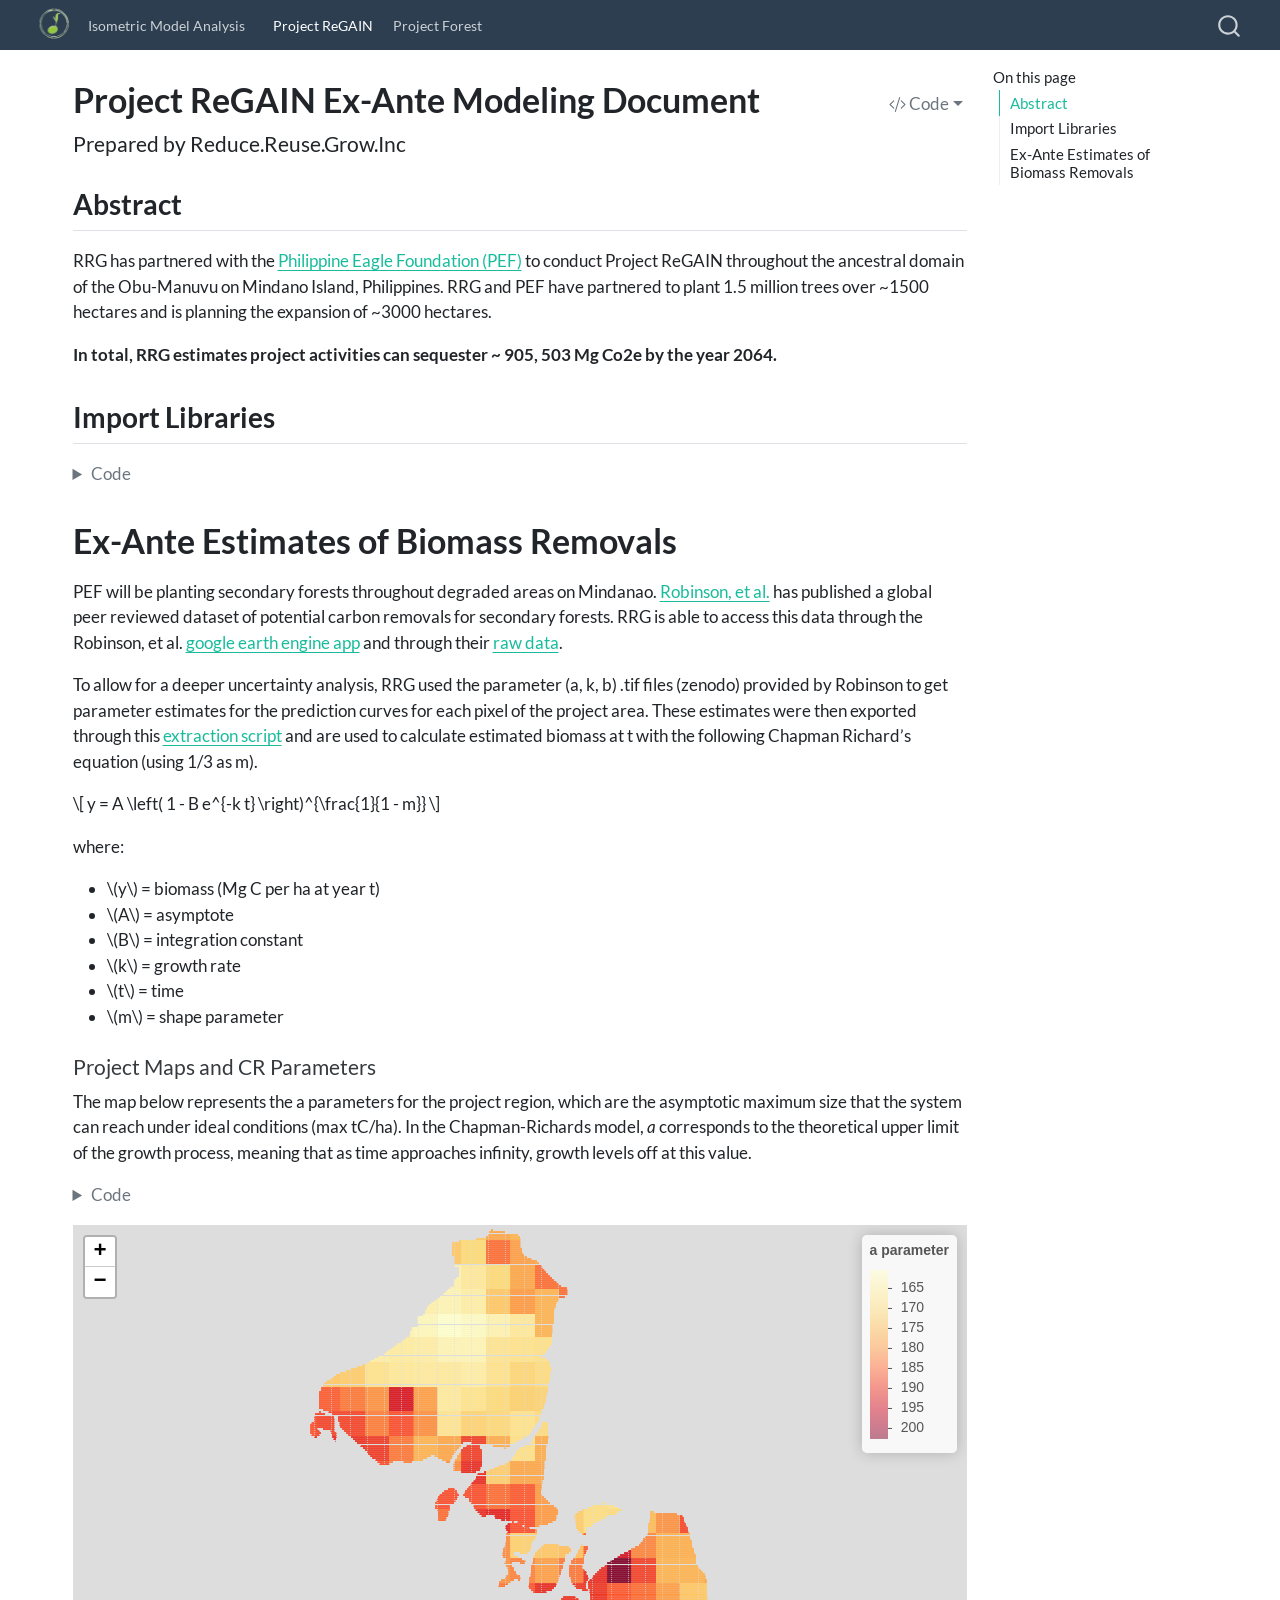
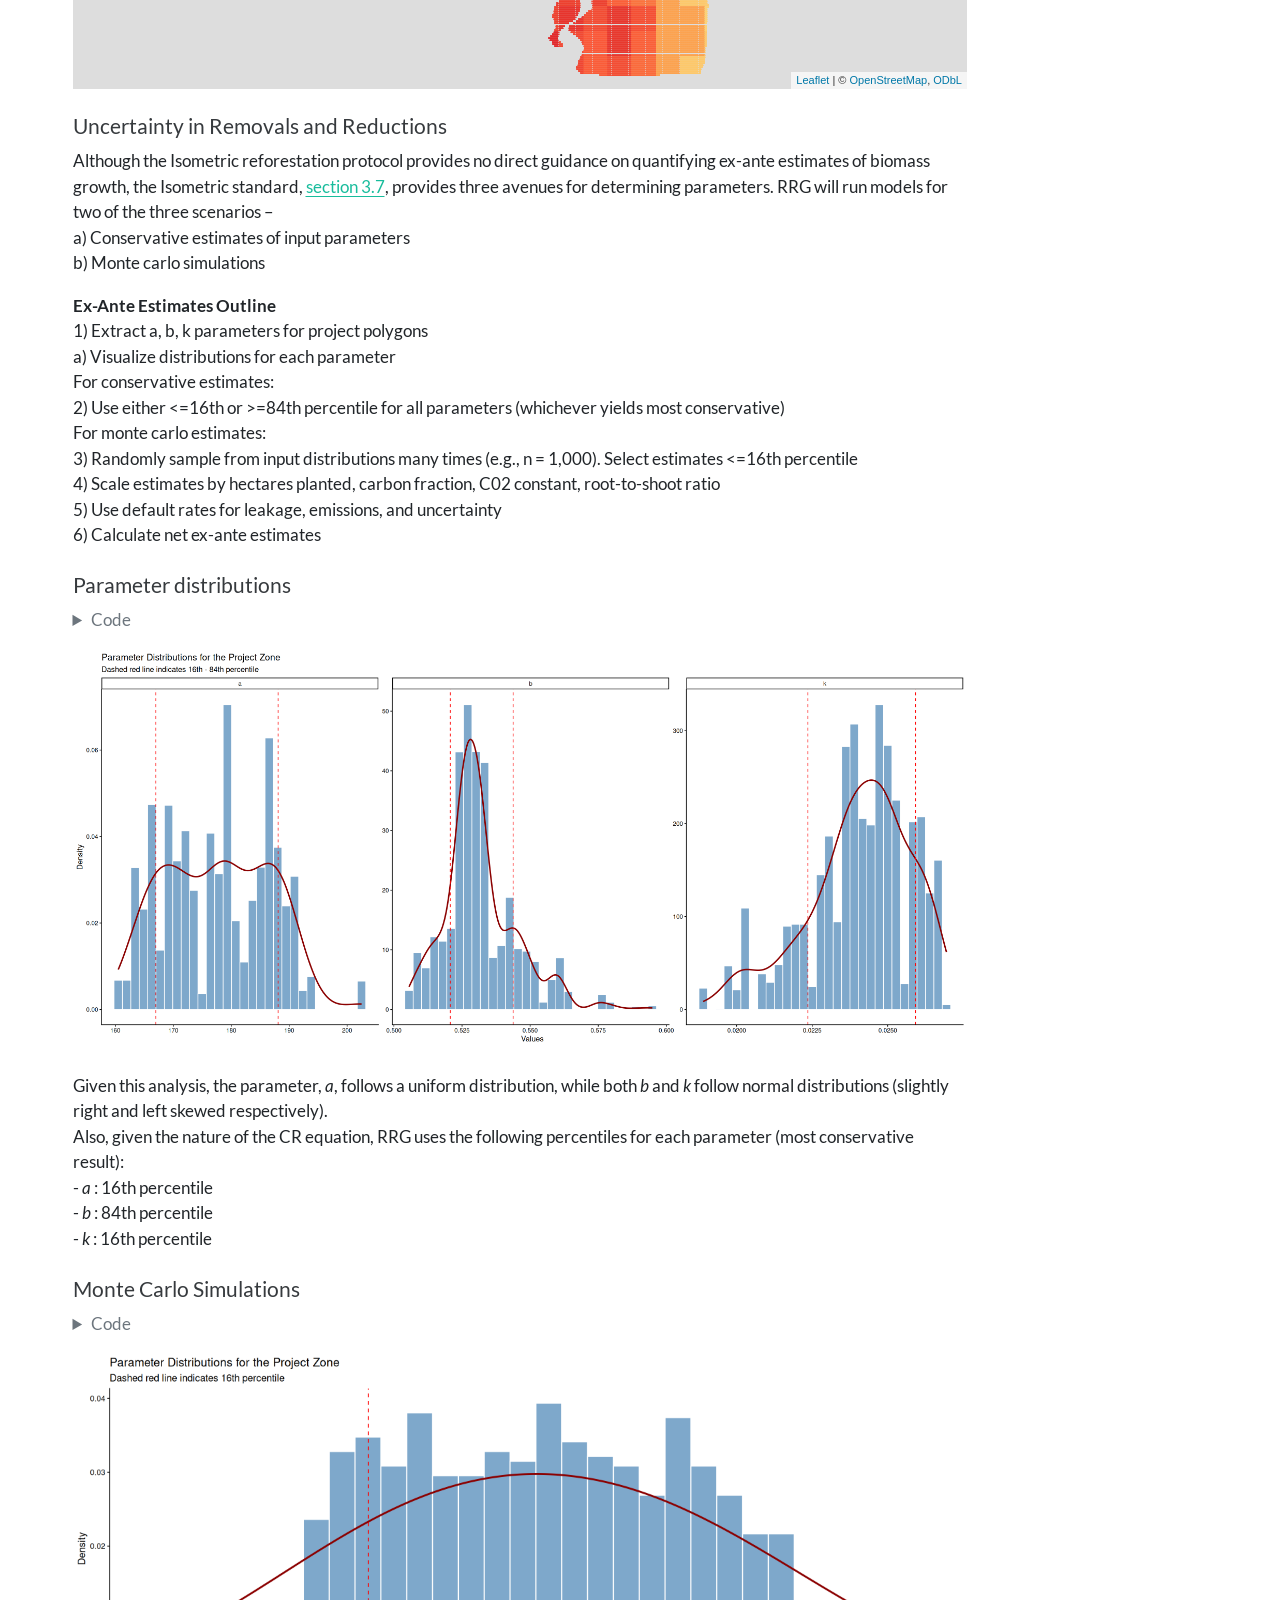
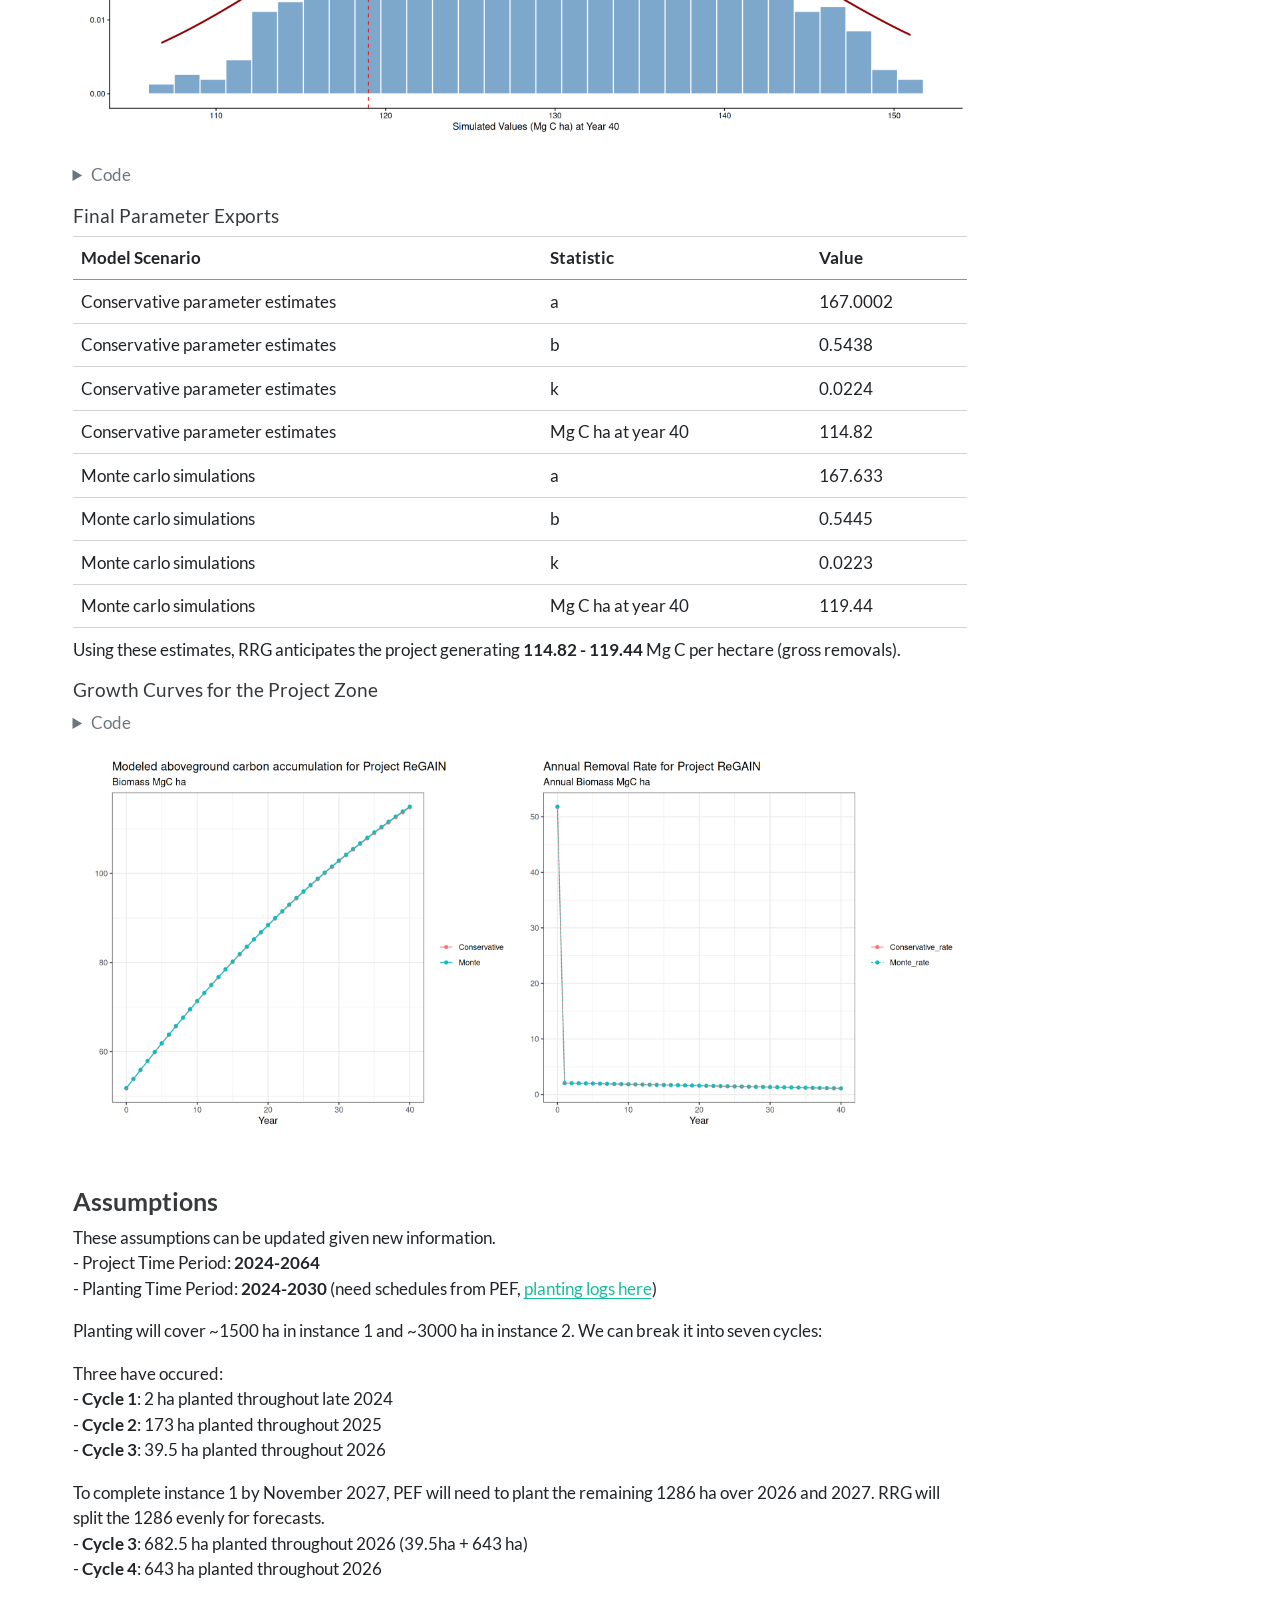
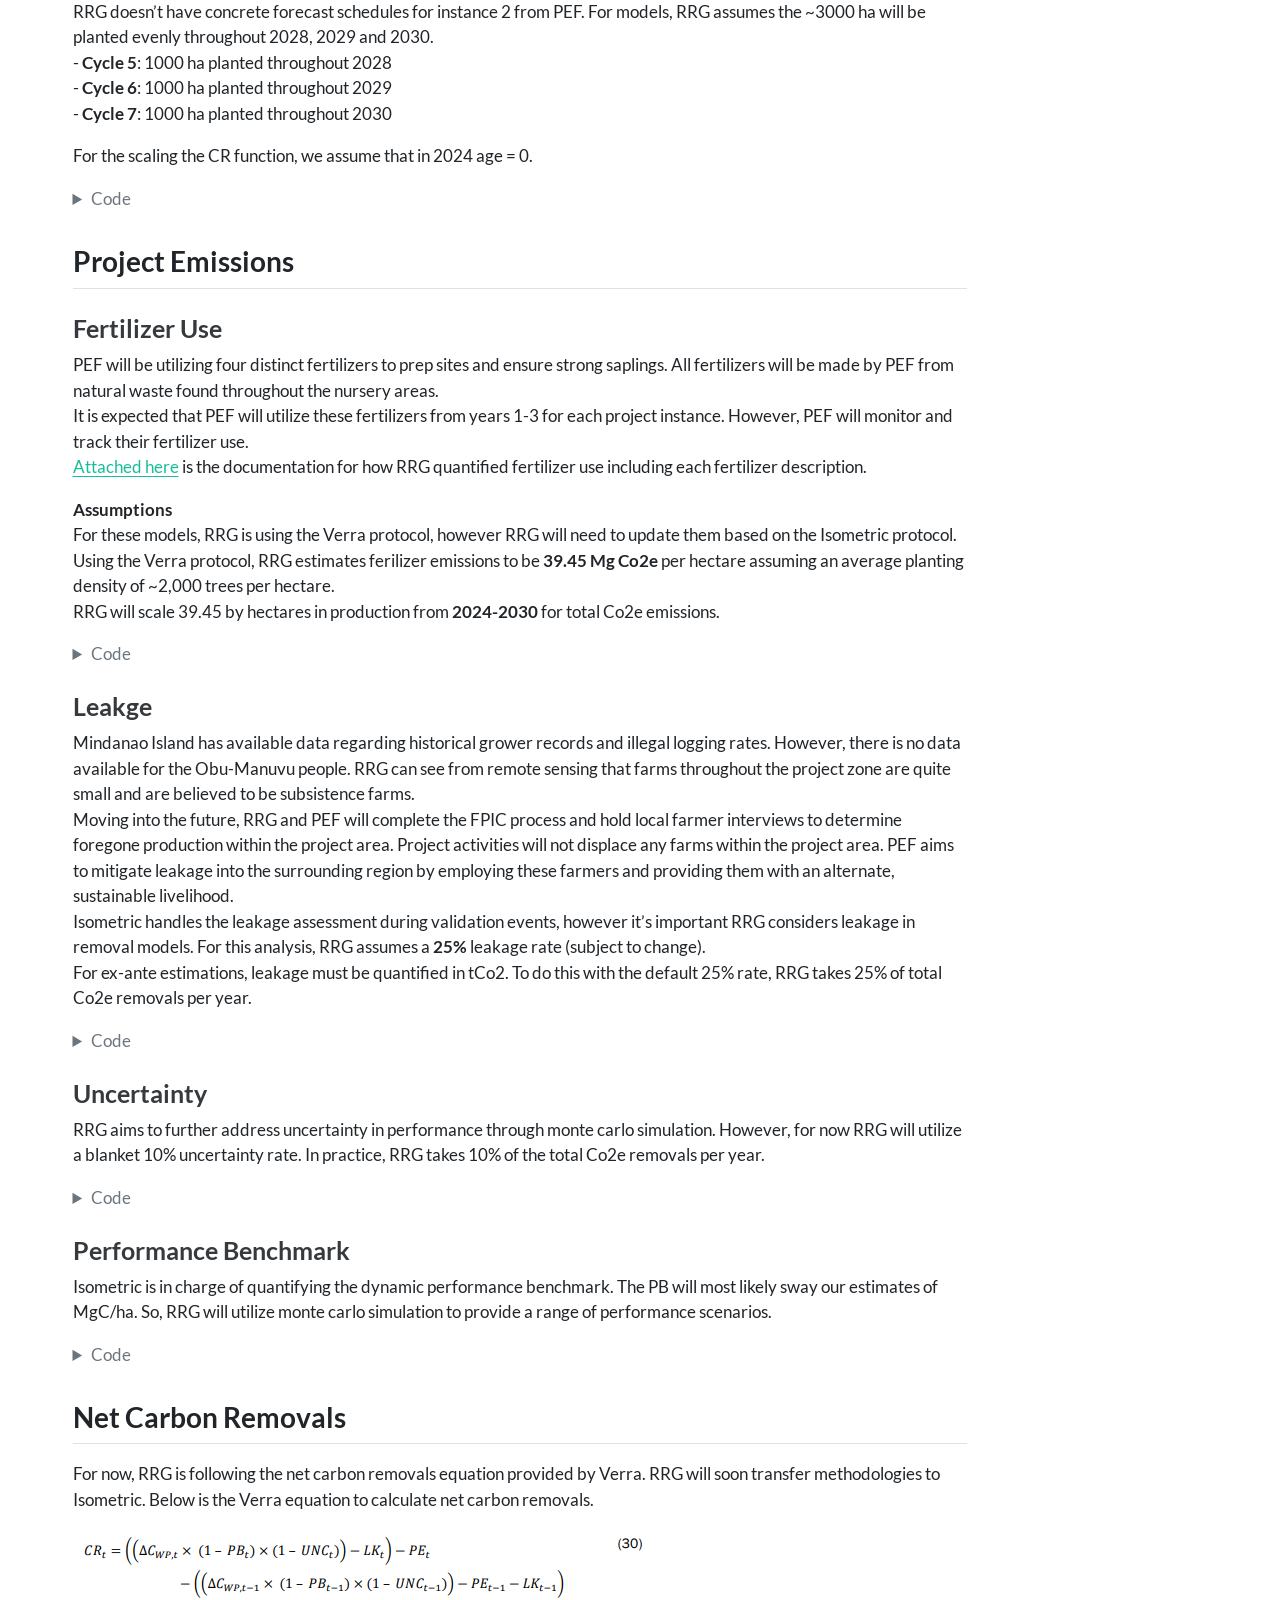
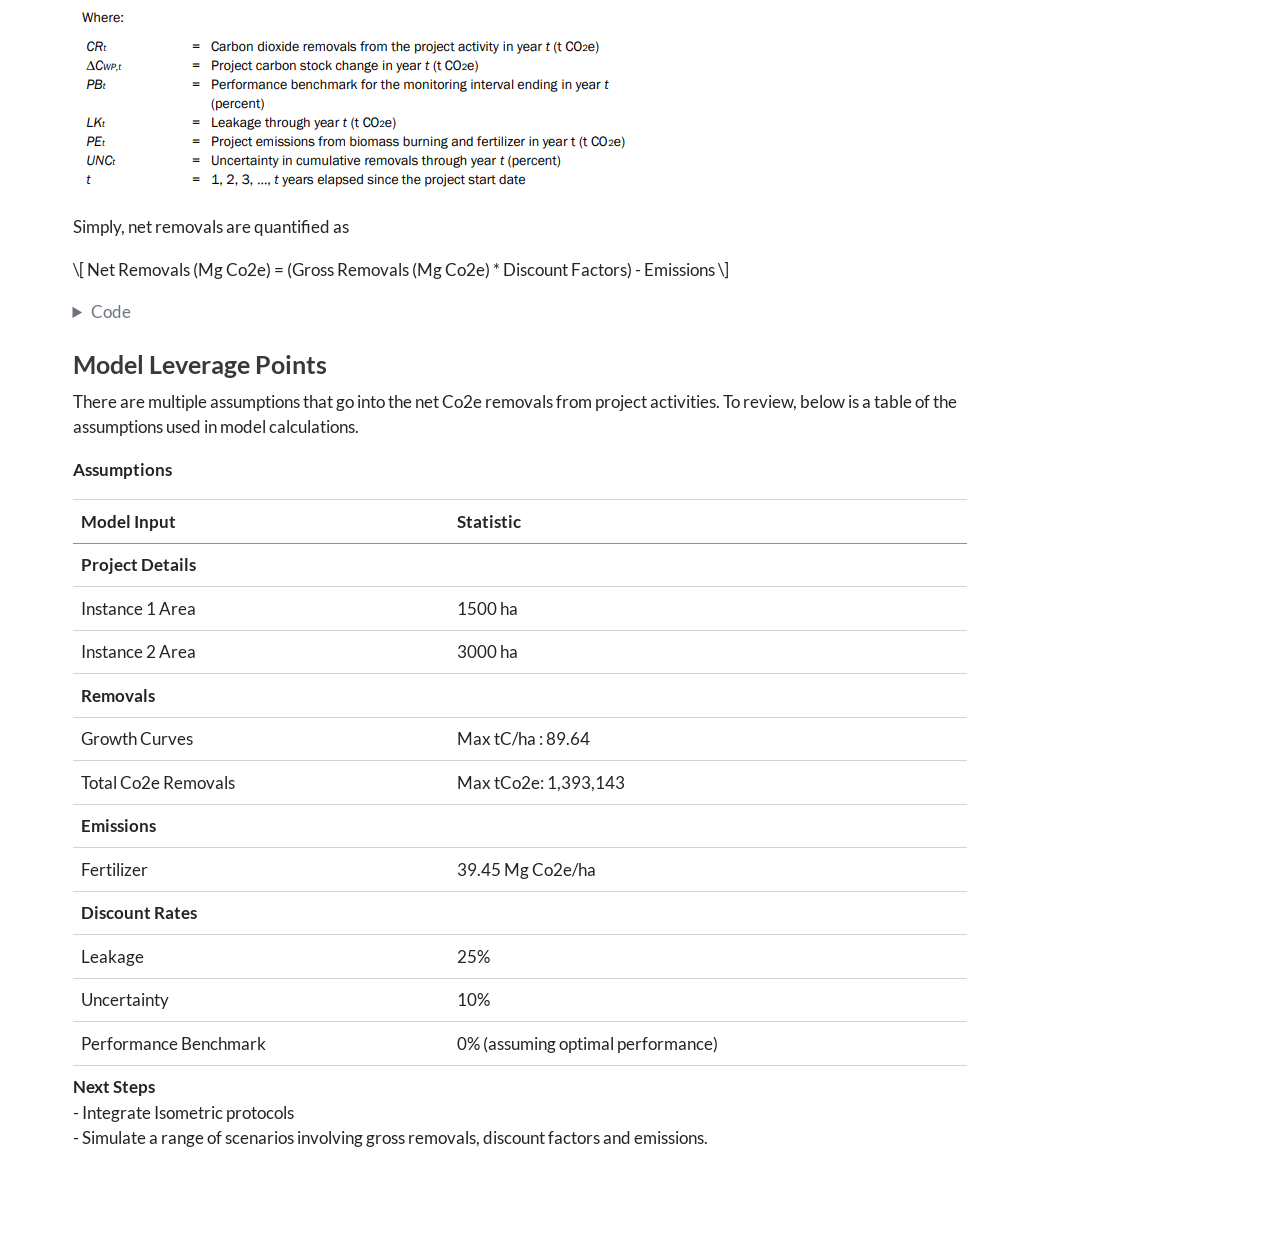
==== docs/index.html @ 8e02437e "new edits" ====
<!DOCTYPE html>
<html xmlns="http://www.w3.org/1999/xhtml" lang="en" xml:lang="en"><head>

<meta charset="utf-8">
<meta name="generator" content="quarto-1.8.26">

<meta name="viewport" content="width=device-width, initial-scale=1.0, user-scalable=yes">


<title>Project ReGAIN Ex-Ante Modeling Document – Isometric Model Analysis</title>
<style>
code{white-space: pre-wrap;}
span.smallcaps{font-variant: small-caps;}
div.columns{display: flex; gap: min(4vw, 1.5em);}
div.column{flex: auto; overflow-x: auto;}
div.hanging-indent{margin-left: 1.5em; text-indent: -1.5em;}
ul.task-list{list-style: none;}
ul.task-list li input[type="checkbox"] {
width: 0.8em;
margin: 0 0.8em 0.2em -1em;  vertical-align: middle;
}

html { -webkit-text-size-adjust: 100%; }
pre > code.sourceCode { white-space: pre; position: relative; }
pre > code.sourceCode > span { display: inline-block; line-height: 1.25; }
pre > code.sourceCode > span:empty { height: 1.2em; }
.sourceCode { overflow: visible; }
code.sourceCode > span { color: inherit; text-decoration: inherit; }
div.sourceCode { margin: 1em 0; }
pre.sourceCode { margin: 0; }
@media screen {
div.sourceCode { overflow: auto; }
}
@media print {
pre > code.sourceCode { white-space: pre-wrap; }
pre > code.sourceCode > span { text-indent: -5em; padding-left: 5em; }
}
pre.numberSource code
{ counter-reset: source-line 0; }
pre.numberSource code > span
{ position: relative; left: -4em; counter-increment: source-line; }
pre.numberSource code > span > a:first-child::before
{ content: counter(source-line);
position: relative; left: -1em; text-align: right; vertical-align: baseline;
border: none; display: inline-block;
-webkit-touch-callout: none; -webkit-user-select: none;
-khtml-user-select: none; -moz-user-select: none;
-ms-user-select: none; user-select: none;
padding: 0 4px; width: 4em;
}
pre.numberSource { margin-left: 3em; padding-left: 4px; }
div.sourceCode
{ }
@media screen {
pre > code.sourceCode > span > a:first-child::before { text-decoration: underline; }
}
</style>


<script>const headroomChanged = new CustomEvent("quarto-hrChanged", {
  detail: {},
  bubbles: true,
  cancelable: false,
  composed: false,
});

const announceDismiss = () => {
  const annEl = window.document.getElementById("quarto-announcement");
  if (annEl) {
    annEl.remove();

    const annId = annEl.getAttribute("data-announcement-id");
    window.localStorage.setItem(`quarto-announce-${annId}`, "true");
  }
};

const announceRegister = () => {
  const annEl = window.document.getElementById("quarto-announcement");
  if (annEl) {
    const annId = annEl.getAttribute("data-announcement-id");
    const isDismissed =
      window.localStorage.getItem(`quarto-announce-${annId}`) || false;
    if (isDismissed) {
      announceDismiss();
      return;
    } else {
      annEl.classList.remove("hidden");
    }

    const actionEl = annEl.querySelector(".quarto-announcement-action");
    if (actionEl) {
      actionEl.addEventListener("click", function (e) {
        e.preventDefault();
        // Hide the bar immediately
        announceDismiss();
      });
    }
  }
};

window.document.addEventListener("DOMContentLoaded", function () {
  let init = false;

  announceRegister();

  // Manage the back to top button, if one is present.
  let lastScrollTop = window.pageYOffset || document.documentElement.scrollTop;
  const scrollDownBuffer = 5;
  const scrollUpBuffer = 35;
  const btn = document.getElementById("quarto-back-to-top");
  const hideBackToTop = () => {
    btn.style.display = "none";
  };
  const showBackToTop = () => {
    btn.style.display = "inline-block";
  };
  if (btn) {
    window.document.addEventListener(
      "scroll",
      function () {
        const currentScrollTop =
          window.pageYOffset || document.documentElement.scrollTop;

        // Shows and hides the button 'intelligently' as the user scrolls
        if (currentScrollTop - scrollDownBuffer > lastScrollTop) {
          hideBackToTop();
          lastScrollTop = currentScrollTop <= 0 ? 0 : currentScrollTop;
        } else if (currentScrollTop < lastScrollTop - scrollUpBuffer) {
          showBackToTop();
          lastScrollTop = currentScrollTop <= 0 ? 0 : currentScrollTop;
        }

        // Show the button at the bottom, hides it at the top
        if (currentScrollTop <= 0) {
          hideBackToTop();
        } else if (
          window.innerHeight + currentScrollTop >=
          document.body.offsetHeight
        ) {
          showBackToTop();
        }
      },
      false
    );
  }

  function throttle(func, wait) {
    var timeout;
    return function () {
      const context = this;
      const args = arguments;
      const later = function () {
        clearTimeout(timeout);
        timeout = null;
        func.apply(context, args);
      };

      if (!timeout) {
        timeout = setTimeout(later, wait);
      }
    };
  }

  function headerOffset() {
    // Set an offset if there is are fixed top navbar
    const headerEl = window.document.querySelector("header.fixed-top");
    if (headerEl) {
      return headerEl.clientHeight;
    } else {
      return 0;
    }
  }

  function footerOffset() {
    const footerEl = window.document.querySelector("footer.footer");
    if (footerEl) {
      return footerEl.clientHeight;
    } else {
      return 0;
    }
  }

  function dashboardOffset() {
    const dashboardNavEl = window.document.getElementById(
      "quarto-dashboard-header"
    );
    if (dashboardNavEl !== null) {
      return dashboardNavEl.clientHeight;
    } else {
      return 0;
    }
  }

  function updateDocumentOffsetWithoutAnimation() {
    updateDocumentOffset(false);
  }

  function updateDocumentOffset(animated) {
    // set body offset
    const topOffset = headerOffset();
    const bodyOffset = topOffset + footerOffset() + dashboardOffset();
    const bodyEl = window.document.body;
    bodyEl.setAttribute("data-bs-offset", topOffset);
    bodyEl.style.paddingTop = topOffset + "px";

    // deal with sidebar offsets
    const sidebars = window.document.querySelectorAll(
      ".sidebar, .headroom-target"
    );
    sidebars.forEach((sidebar) => {
      if (!animated) {
        sidebar.classList.add("notransition");
        // Remove the no transition class after the animation has time to complete
        setTimeout(function () {
          sidebar.classList.remove("notransition");
        }, 201);
      }

      if (window.Headroom && sidebar.classList.contains("sidebar-unpinned")) {
        sidebar.style.top = "0";
        sidebar.style.maxHeight = "100vh";
      } else {
        sidebar.style.top = topOffset + "px";
        sidebar.style.maxHeight = "calc(100vh - " + topOffset + "px)";
      }
    });

    // allow space for footer
    const mainContainer = window.document.querySelector(".quarto-container");
    if (mainContainer) {
      mainContainer.style.minHeight = "calc(100vh - " + bodyOffset + "px)";
    }

    // link offset
    let linkStyle = window.document.querySelector("#quarto-target-style");
    if (!linkStyle) {
      linkStyle = window.document.createElement("style");
      linkStyle.setAttribute("id", "quarto-target-style");
      window.document.head.appendChild(linkStyle);
    }
    while (linkStyle.firstChild) {
      linkStyle.removeChild(linkStyle.firstChild);
    }
    if (topOffset > 0) {
      linkStyle.appendChild(
        window.document.createTextNode(`
      section:target::before {
        content: "";
        display: block;
        height: ${topOffset}px;
        margin: -${topOffset}px 0 0;
      }`)
      );
    }
    if (init) {
      window.dispatchEvent(headroomChanged);
    }
    init = true;
  }

  // initialize headroom
  var header = window.document.querySelector("#quarto-header");
  if (header && window.Headroom) {
    const headroom = new window.Headroom(header, {
      tolerance: 5,
      onPin: function () {
        const sidebars = window.document.querySelectorAll(
          ".sidebar, .headroom-target"
        );
        sidebars.forEach((sidebar) => {
          sidebar.classList.remove("sidebar-unpinned");
        });
        updateDocumentOffset();
      },
      onUnpin: function () {
        const sidebars = window.document.querySelectorAll(
          ".sidebar, .headroom-target"
        );
        sidebars.forEach((sidebar) => {
          sidebar.classList.add("sidebar-unpinned");
        });
        updateDocumentOffset();
      },
    });
    headroom.init();

    let frozen = false;
    window.quartoToggleHeadroom = function () {
      if (frozen) {
        headroom.unfreeze();
        frozen = false;
      } else {
        headroom.freeze();
        frozen = true;
      }
    };
  }

  window.addEventListener(
    "hashchange",
    function (e) {
      if (
        getComputedStyle(document.documentElement).scrollBehavior !== "smooth"
      ) {
        window.scrollTo(0, window.pageYOffset - headerOffset());
      }
    },
    false
  );

  // Observe size changed for the header
  const headerEl = window.document.querySelector("header.fixed-top");
  if (headerEl && window.ResizeObserver) {
    const observer = new window.ResizeObserver(() => {
      setTimeout(updateDocumentOffsetWithoutAnimation, 0);
    });
    observer.observe(headerEl, {
      attributes: true,
      childList: true,
      characterData: true,
    });
  } else {
    window.addEventListener(
      "resize",
      throttle(updateDocumentOffsetWithoutAnimation, 50)
    );
  }
  setTimeout(updateDocumentOffsetWithoutAnimation, 250);

  // fixup index.html links if we aren't on the filesystem
  if (window.location.protocol !== "file:") {
    const links = window.document.querySelectorAll("a");
    for (let i = 0; i < links.length; i++) {
      if (links[i].href) {
        links[i].dataset.originalHref = links[i].href;
        links[i].href = links[i].href.replace(/\/index\.html/, "/");
      }
    }

    // Fixup any sharing links that require urls
    // Append url to any sharing urls
    const sharingLinks = window.document.querySelectorAll(
      "a.sidebar-tools-main-item, a.quarto-navigation-tool, a.quarto-navbar-tools, a.quarto-navbar-tools-item"
    );
    for (let i = 0; i < sharingLinks.length; i++) {
      const sharingLink = sharingLinks[i];
      const href = sharingLink.getAttribute("href");
      if (href) {
        sharingLink.setAttribute(
          "href",
          href.replace("|url|", window.location.href)
        );
      }
    }

    // Scroll the active navigation item into view, if necessary
    const navSidebar = window.document.querySelector("nav#quarto-sidebar");
    if (navSidebar) {
      // Find the active item
      const activeItem = navSidebar.querySelector("li.sidebar-item a.active");
      if (activeItem) {
        // Wait for the scroll height and height to resolve by observing size changes on the
        // nav element that is scrollable
        const resizeObserver = new ResizeObserver((_entries) => {
          // The bottom of the element
          const elBottom = activeItem.offsetTop;
          const viewBottom = navSidebar.scrollTop + navSidebar.clientHeight;

          // The element height and scroll height are the same, then we are still loading
          if (viewBottom !== navSidebar.scrollHeight) {
            // Determine if the item isn't visible and scroll to it
            if (elBottom >= viewBottom) {
              navSidebar.scrollTop = elBottom;
            }

            // stop observing now since we've completed the scroll
            resizeObserver.unobserve(navSidebar);
          }
        });
        resizeObserver.observe(navSidebar);
      }
    }
  }
});
</script>
<script>/*!
 * headroom.js v0.12.0 - Give your page some headroom. Hide your header until you need it
 * Copyright (c) 2020 Nick Williams - http://wicky.nillia.ms/headroom.js
 * License: MIT
 */

!function(t,n){"object"==typeof exports&&"undefined"!=typeof module?module.exports=n():"function"==typeof define&&define.amd?define(n):(t=t||self).Headroom=n()}(this,function(){"use strict";function t(){return"undefined"!=typeof window}function d(t){return function(t){return t&&t.document&&function(t){return 9===t.nodeType}(t.document)}(t)?function(t){var n=t.document,o=n.body,s=n.documentElement;return{scrollHeight:function(){return Math.max(o.scrollHeight,s.scrollHeight,o.offsetHeight,s.offsetHeight,o.clientHeight,s.clientHeight)},height:function(){return t.innerHeight||s.clientHeight||o.clientHeight},scrollY:function(){return void 0!==t.pageYOffset?t.pageYOffset:(s||o.parentNode||o).scrollTop}}}(t):function(t){return{scrollHeight:function(){return Math.max(t.scrollHeight,t.offsetHeight,t.clientHeight)},height:function(){return Math.max(t.offsetHeight,t.clientHeight)},scrollY:function(){return t.scrollTop}}}(t)}function n(t,s,e){var n,o=function(){var n=!1;try{var t={get passive(){n=!0}};window.addEventListener("test",t,t),window.removeEventListener("test",t,t)}catch(t){n=!1}return n}(),i=!1,r=d(t),l=r.scrollY(),a={};function c(){var t=Math.round(r.scrollY()),n=r.height(),o=r.scrollHeight();a.scrollY=t,a.lastScrollY=l,a.direction=l<t?"down":"up",a.distance=Math.abs(t-l),a.isOutOfBounds=t<0||o<t+n,a.top=t<=s.offset[a.direction],a.bottom=o<=t+n,a.toleranceExceeded=a.distance>s.tolerance[a.direction],e(a),l=t,i=!1}function h(){i||(i=!0,n=requestAnimationFrame(c))}var u=!!o&&{passive:!0,capture:!1};return t.addEventListener("scroll",h,u),c(),{destroy:function(){cancelAnimationFrame(n),t.removeEventListener("scroll",h,u)}}}function o(t){return t===Object(t)?t:{down:t,up:t}}function s(t,n){n=n||{},Object.assign(this,s.options,n),this.classes=Object.assign({},s.options.classes,n.classes),this.elem=t,this.tolerance=o(this.tolerance),this.offset=o(this.offset),this.initialised=!1,this.frozen=!1}return s.prototype={constructor:s,init:function(){return s.cutsTheMustard&&!this.initialised&&(this.addClass("initial"),this.initialised=!0,setTimeout(function(t){t.scrollTracker=n(t.scroller,{offset:t.offset,tolerance:t.tolerance},t.update.bind(t))},100,this)),this},destroy:function(){this.initialised=!1,Object.keys(this.classes).forEach(this.removeClass,this),this.scrollTracker.destroy()},unpin:function(){!this.hasClass("pinned")&&this.hasClass("unpinned")||(this.addClass("unpinned"),this.removeClass("pinned"),this.onUnpin&&this.onUnpin.call(this))},pin:function(){this.hasClass("unpinned")&&(this.addClass("pinned"),this.removeClass("unpinned"),this.onPin&&this.onPin.call(this))},freeze:function(){this.frozen=!0,this.addClass("frozen")},unfreeze:function(){this.frozen=!1,this.removeClass("frozen")},top:function(){this.hasClass("top")||(this.addClass("top"),this.removeClass("notTop"),this.onTop&&this.onTop.call(this))},notTop:function(){this.hasClass("notTop")||(this.addClass("notTop"),this.removeClass("top"),this.onNotTop&&this.onNotTop.call(this))},bottom:function(){this.hasClass("bottom")||(this.addClass("bottom"),this.removeClass("notBottom"),this.onBottom&&this.onBottom.call(this))},notBottom:function(){this.hasClass("notBottom")||(this.addClass("notBottom"),this.removeClass("bottom"),this.onNotBottom&&this.onNotBottom.call(this))},shouldUnpin:function(t){return"down"===t.direction&&!t.top&&t.toleranceExceeded},shouldPin:function(t){return"up"===t.direction&&t.toleranceExceeded||t.top},addClass:function(t){this.elem.classList.add.apply(this.elem.classList,this.classes[t].split(" "))},removeClass:function(t){this.elem.classList.remove.apply(this.elem.classList,this.classes[t].split(" "))},hasClass:function(t){return this.classes[t].split(" ").every(function(t){return this.classList.contains(t)},this.elem)},update:function(t){t.isOutOfBounds||!0!==this.frozen&&(t.top?this.top():this.notTop(),t.bottom?this.bottom():this.notBottom(),this.shouldUnpin(t)?this.unpin():this.shouldPin(t)&&this.pin())}},s.options={tolerance:{up:0,down:0},offset:0,scroller:t()?window:null,classes:{frozen:"headroom--frozen",pinned:"headroom--pinned",unpinned:"headroom--unpinned",top:"headroom--top",notTop:"headroom--not-top",bottom:"headroom--bottom",notBottom:"headroom--not-bottom",initial:"headroom"}},s.cutsTheMustard=!!(t()&&function(){}.bind&&"classList"in document.documentElement&&Object.assign&&Object.keys&&requestAnimationFrame),s});
</script>
<script>/*!
 * clipboard.js v2.0.11
 * https://clipboardjs.com/
 *
 * Licensed MIT © Zeno Rocha
 */
!function(t,e){"object"==typeof exports&&"object"==typeof module?module.exports=e():"function"==typeof define&&define.amd?define([],e):"object"==typeof exports?exports.ClipboardJS=e():t.ClipboardJS=e()}(this,function(){return n={686:function(t,e,n){"use strict";n.d(e,{default:function(){return b}});var e=n(279),i=n.n(e),e=n(370),u=n.n(e),e=n(817),r=n.n(e);function c(t){try{return document.execCommand(t)}catch(t){return}}var a=function(t){t=r()(t);return c("cut"),t};function o(t,e){var n,o,t=(n=t,o="rtl"===document.documentElement.getAttribute("dir"),(t=document.createElement("textarea")).style.fontSize="12pt",t.style.border="0",t.style.padding="0",t.style.margin="0",t.style.position="absolute",t.style[o?"right":"left"]="-9999px",o=window.pageYOffset||document.documentElement.scrollTop,t.style.top="".concat(o,"px"),t.setAttribute("readonly",""),t.value=n,t);return e.container.appendChild(t),e=r()(t),c("copy"),t.remove(),e}var f=function(t){var e=1<arguments.length&&void 0!==arguments[1]?arguments[1]:{container:document.body},n="";return"string"==typeof t?n=o(t,e):t instanceof HTMLInputElement&&!["text","search","url","tel","password"].includes(null==t?void 0:t.type)?n=o(t.value,e):(n=r()(t),c("copy")),n};function l(t){return(l="function"==typeof Symbol&&"symbol"==typeof Symbol.iterator?function(t){return typeof t}:function(t){return t&&"function"==typeof Symbol&&t.constructor===Symbol&&t!==Symbol.prototype?"symbol":typeof t})(t)}var s=function(){var t=0<arguments.length&&void 0!==arguments[0]?arguments[0]:{},e=t.action,n=void 0===e?"copy":e,o=t.container,e=t.target,t=t.text;if("copy"!==n&&"cut"!==n)throw new Error('Invalid "action" value, use either "copy" or "cut"');if(void 0!==e){if(!e||"object"!==l(e)||1!==e.nodeType)throw new Error('Invalid "target" value, use a valid Element');if("copy"===n&&e.hasAttribute("disabled"))throw new Error('Invalid "target" attribute. Please use "readonly" instead of "disabled" attribute');if("cut"===n&&(e.hasAttribute("readonly")||e.hasAttribute("disabled")))throw new Error('Invalid "target" attribute. You can\'t cut text from elements with "readonly" or "disabled" attributes')}return t?f(t,{container:o}):e?"cut"===n?a(e):f(e,{container:o}):void 0};function p(t){return(p="function"==typeof Symbol&&"symbol"==typeof Symbol.iterator?function(t){return typeof t}:function(t){return t&&"function"==typeof Symbol&&t.constructor===Symbol&&t!==Symbol.prototype?"symbol":typeof t})(t)}function d(t,e){for(var n=0;n<e.length;n++){var o=e[n];o.enumerable=o.enumerable||!1,o.configurable=!0,"value"in o&&(o.writable=!0),Object.defineProperty(t,o.key,o)}}function y(t,e){return(y=Object.setPrototypeOf||function(t,e){return t.__proto__=e,t})(t,e)}function h(n){var o=function(){if("undefined"==typeof Reflect||!Reflect.construct)return!1;if(Reflect.construct.sham)return!1;if("function"==typeof Proxy)return!0;try{return Date.prototype.toString.call(Reflect.construct(Date,[],function(){})),!0}catch(t){return!1}}();return function(){var t,e=v(n);return t=o?(t=v(this).constructor,Reflect.construct(e,arguments,t)):e.apply(this,arguments),e=this,!(t=t)||"object"!==p(t)&&"function"!=typeof t?function(t){if(void 0!==t)return t;throw new ReferenceError("this hasn't been initialised - super() hasn't been called")}(e):t}}function v(t){return(v=Object.setPrototypeOf?Object.getPrototypeOf:function(t){return t.__proto__||Object.getPrototypeOf(t)})(t)}function m(t,e){t="data-clipboard-".concat(t);if(e.hasAttribute(t))return e.getAttribute(t)}var b=function(){!function(t,e){if("function"!=typeof e&&null!==e)throw new TypeError("Super expression must either be null or a function");t.prototype=Object.create(e&&e.prototype,{constructor:{value:t,writable:!0,configurable:!0}}),e&&y(t,e)}(r,i());var t,e,n,o=h(r);function r(t,e){var n;return function(t){if(!(t instanceof r))throw new TypeError("Cannot call a class as a function")}(this),(n=o.call(this)).resolveOptions(e),n.listenClick(t),n}return t=r,n=[{key:"copy",value:function(t){var e=1<arguments.length&&void 0!==arguments[1]?arguments[1]:{container:document.body};return f(t,e)}},{key:"cut",value:function(t){return a(t)}},{key:"isSupported",value:function(){var t=0<arguments.length&&void 0!==arguments[0]?arguments[0]:["copy","cut"],t="string"==typeof t?[t]:t,e=!!document.queryCommandSupported;return t.forEach(function(t){e=e&&!!document.queryCommandSupported(t)}),e}}],(e=[{key:"resolveOptions",value:function(){var t=0<arguments.length&&void 0!==arguments[0]?arguments[0]:{};this.action="function"==typeof t.action?t.action:this.defaultAction,this.target="function"==typeof t.target?t.target:this.defaultTarget,this.text="function"==typeof t.text?t.text:this.defaultText,this.container="object"===p(t.container)?t.container:document.body}},{key:"listenClick",value:function(t){var e=this;this.listener=u()(t,"click",function(t){return e.onClick(t)})}},{key:"onClick",value:function(t){var e=t.delegateTarget||t.currentTarget,n=this.action(e)||"copy",t=s({action:n,container:this.container,target:this.target(e),text:this.text(e)});this.emit(t?"success":"error",{action:n,text:t,trigger:e,clearSelection:function(){e&&e.focus(),window.getSelection().removeAllRanges()}})}},{key:"defaultAction",value:function(t){return m("action",t)}},{key:"defaultTarget",value:function(t){t=m("target",t);if(t)return document.querySelector(t)}},{key:"defaultText",value:function(t){return m("text",t)}},{key:"destroy",value:function(){this.listener.destroy()}}])&&d(t.prototype,e),n&&d(t,n),r}()},828:function(t){var e;"undefined"==typeof Element||Element.prototype.matches||((e=Element.prototype).matches=e.matchesSelector||e.mozMatchesSelector||e.msMatchesSelector||e.oMatchesSelector||e.webkitMatchesSelector),t.exports=function(t,e){for(;t&&9!==t.nodeType;){if("function"==typeof t.matches&&t.matches(e))return t;t=t.parentNode}}},438:function(t,e,n){var u=n(828);function i(t,e,n,o,r){var i=function(e,n,t,o){return function(t){t.delegateTarget=u(t.target,n),t.delegateTarget&&o.call(e,t)}}.apply(this,arguments);return t.addEventListener(n,i,r),{destroy:function(){t.removeEventListener(n,i,r)}}}t.exports=function(t,e,n,o,r){return"function"==typeof t.addEventListener?i.apply(null,arguments):"function"==typeof n?i.bind(null,document).apply(null,arguments):("string"==typeof t&&(t=document.querySelectorAll(t)),Array.prototype.map.call(t,function(t){return i(t,e,n,o,r)}))}},879:function(t,n){n.node=function(t){return void 0!==t&&t instanceof HTMLElement&&1===t.nodeType},n.nodeList=function(t){var e=Object.prototype.toString.call(t);return void 0!==t&&("[object NodeList]"===e||"[object HTMLCollection]"===e)&&"length"in t&&(0===t.length||n.node(t[0]))},n.string=function(t){return"string"==typeof t||t instanceof String},n.fn=function(t){return"[object Function]"===Object.prototype.toString.call(t)}},370:function(t,e,n){var f=n(879),l=n(438);t.exports=function(t,e,n){if(!t&&!e&&!n)throw new Error("Missing required arguments");if(!f.string(e))throw new TypeError("Second argument must be a String");if(!f.fn(n))throw new TypeError("Third argument must be a Function");if(f.node(t))return c=e,a=n,(u=t).addEventListener(c,a),{destroy:function(){u.removeEventListener(c,a)}};if(f.nodeList(t))return o=t,r=e,i=n,Array.prototype.forEach.call(o,function(t){t.addEventListener(r,i)}),{destroy:function(){Array.prototype.forEach.call(o,function(t){t.removeEventListener(r,i)})}};if(f.string(t))return t=t,e=e,n=n,l(document.body,t,e,n);throw new TypeError("First argument must be a String, HTMLElement, HTMLCollection, or NodeList");var o,r,i,u,c,a}},817:function(t){t.exports=function(t){var e,n="SELECT"===t.nodeName?(t.focus(),t.value):"INPUT"===t.nodeName||"TEXTAREA"===t.nodeName?((e=t.hasAttribute("readonly"))||t.setAttribute("readonly",""),t.select(),t.setSelectionRange(0,t.value.length),e||t.removeAttribute("readonly"),t.value):(t.hasAttribute("contenteditable")&&t.focus(),n=window.getSelection(),(e=document.createRange()).selectNodeContents(t),n.removeAllRanges(),n.addRange(e),n.toString());return n}},279:function(t){function e(){}e.prototype={on:function(t,e,n){var o=this.e||(this.e={});return(o[t]||(o[t]=[])).push({fn:e,ctx:n}),this},once:function(t,e,n){var o=this;function r(){o.off(t,r),e.apply(n,arguments)}return r._=e,this.on(t,r,n)},emit:function(t){for(var e=[].slice.call(arguments,1),n=((this.e||(this.e={}))[t]||[]).slice(),o=0,r=n.length;o<r;o++)n[o].fn.apply(n[o].ctx,e);return this},off:function(t,e){var n=this.e||(this.e={}),o=n[t],r=[];if(o&&e)for(var i=0,u=o.length;i<u;i++)o[i].fn!==e&&o[i].fn._!==e&&r.push(o[i]);return r.length?n[t]=r:delete n[t],this}},t.exports=e,t.exports.TinyEmitter=e}},r={},o.n=function(t){var e=t&&t.__esModule?function(){return t.default}:function(){return t};return o.d(e,{a:e}),e},o.d=function(t,e){for(var n in e)o.o(e,n)&&!o.o(t,n)&&Object.defineProperty(t,n,{enumerable:!0,get:e[n]})},o.o=function(t,e){return Object.prototype.hasOwnProperty.call(t,e)},o(686).default;function o(t){if(r[t])return r[t].exports;var e=r[t]={exports:{}};return n[t](e,e.exports,o),e.exports}var n,r});</script>
<script>/*! @algolia/autocomplete-js 1.19.1 | MIT License | © Algolia, Inc. and contributors | https://github.com/algolia/autocomplete */
!function(e,t){"object"==typeof exports&&"undefined"!=typeof module?t(exports):"function"==typeof define&&define.amd?define(["exports"],t):t((e="undefined"!=typeof globalThis?globalThis:e||self)["@algolia/autocomplete-js"]={})}(this,(function(e){"use strict";function t(e,t){var n=Object.keys(e);if(Object.getOwnPropertySymbols){var r=Object.getOwnPropertySymbols(e);t&&(r=r.filter((function(t){return Object.getOwnPropertyDescriptor(e,t).enumerable}))),n.push.apply(n,r)}return n}function n(e){for(var n=1;n<arguments.length;n++){var r=null!=arguments[n]?arguments[n]:{};n%2?t(Object(r),!0).forEach((function(t){o(e,t,r[t])})):Object.getOwnPropertyDescriptors?Object.defineProperties(e,Object.getOwnPropertyDescriptors(r)):t(Object(r)).forEach((function(t){Object.defineProperty(e,t,Object.getOwnPropertyDescriptor(r,t))}))}return e}function r(e){return r="function"==typeof Symbol&&"symbol"==typeof Symbol.iterator?function(e){return typeof e}:function(e){return e&&"function"==typeof Symbol&&e.constructor===Symbol&&e!==Symbol.prototype?"symbol":typeof e},r(e)}function o(e,t,n){return(t=function(e){var t=function(e,t){if("object"!=typeof e||null===e)return e;var n=e[Symbol.toPrimitive];if(void 0!==n){var r=n.call(e,t||"default");if("object"!=typeof r)return r;throw new TypeError("@@toPrimitive must return a primitive value.")}return("string"===t?String:Number)(e)}(e,"string");return"symbol"==typeof t?t:String(t)}(t))in e?Object.defineProperty(e,t,{value:n,enumerable:!0,configurable:!0,writable:!0}):e[t]=n,e}function i(){return i=Object.assign?Object.assign.bind():function(e){for(var t=1;t<arguments.length;t++){var n=arguments[t];for(var r in n)Object.prototype.hasOwnProperty.call(n,r)&&(e[r]=n[r])}return e},i.apply(this,arguments)}function u(e,t){if(null==e)return{};var n,r,o=function(e,t){if(null==e)return{};var n,r,o={},i=Object.keys(e);for(r=0;r<i.length;r++)n=i[r],t.indexOf(n)>=0||(o[n]=e[n]);return o}(e,t);if(Object.getOwnPropertySymbols){var i=Object.getOwnPropertySymbols(e);for(r=0;r<i.length;r++)n=i[r],t.indexOf(n)>=0||Object.prototype.propertyIsEnumerable.call(e,n)&&(o[n]=e[n])}return o}function a(e,t){return function(e){if(Array.isArray(e))return e}(e)||function(e,t){var n=null==e?null:"undefined"!=typeof Symbol&&e[Symbol.iterator]||e["@@iterator"];if(null!=n){var r,o,i,u,a=[],l=!0,c=!1;try{if(i=(n=n.call(e)).next,0===t){if(Object(n)!==n)return;l=!1}else for(;!(l=(r=i.call(n)).done)&&(a.push(r.value),a.length!==t);l=!0);}catch(e){c=!0,o=e}finally{try{if(!l&&null!=n.return&&(u=n.return(),Object(u)!==u))return}finally{if(c)throw o}}return a}}(e,t)||c(e,t)||function(){throw new TypeError("Invalid attempt to destructure non-iterable instance.\nIn order to be iterable, non-array objects must have a [Symbol.iterator]() method.")}()}function l(e){return function(e){if(Array.isArray(e))return s(e)}(e)||function(e){if("undefined"!=typeof Symbol&&null!=e[Symbol.iterator]||null!=e["@@iterator"])return Array.from(e)}(e)||c(e)||function(){throw new TypeError("Invalid attempt to spread non-iterable instance.\nIn order to be iterable, non-array objects must have a [Symbol.iterator]() method.")}()}function c(e,t){if(e){if("string"==typeof e)return s(e,t);var n=Object.prototype.toString.call(e).slice(8,-1);return"Object"===n&&e.constructor&&(n=e.constructor.name),"Map"===n||"Set"===n?Array.from(e):"Arguments"===n||/^(?:Ui|I)nt(?:8|16|32)(?:Clamped)?Array$/.test(n)?s(e,t):void 0}}function s(e,t){(null==t||t>e.length)&&(t=e.length);for(var n=0,r=new Array(t);n<t;n++)r[n]=e[n];return r}function f(e){return{current:e}}function p(e,t){var n=void 0;return function(){for(var r=arguments.length,o=new Array(r),i=0;i<r;i++)o[i]=arguments[i];n&&clearTimeout(n),n=setTimeout((function(){return e.apply(void 0,o)}),t)}}function m(e){return e.reduce((function(e,t){return e.concat(t)}),[])}var v=0;function d(){return"autocomplete-".concat(v++)}function y(e,t){return t.reduce((function(e,t){return e&&e[t]}),e)}function b(e){return 0===e.collections.length?0:e.collections.reduce((function(e,t){return e+t.items.length}),0)}function g(e){return e!==Object(e)}function h(e,t){if(e===t)return!0;if(g(e)||g(t)||"function"==typeof e||"function"==typeof t)return e===t;if(Object.keys(e).length!==Object.keys(t).length)return!1;for(var n=0,r=Object.keys(e);n<r.length;n++){var o=r[n];if(!(o in t))return!1;if(!h(e[o],t[o]))return!1}return!0}var _=function(){};var O="1.19.1",S=[{segment:"autocomplete-core",version:O}];function j(e){var t=e.item,n=e.items,r=void 0===n?[]:n;return{index:t.__autocomplete_indexName,items:[t],positions:[1+r.findIndex((function(e){return e.objectID===t.objectID}))],queryID:t.__autocomplete_queryID,algoliaSource:["autocomplete"]}}function P(e,t){return function(e){if(Array.isArray(e))return e}(e)||function(e,t){var n=null==e?null:"undefined"!=typeof Symbol&&e[Symbol.iterator]||e["@@iterator"];if(null!=n){var r,o,i,u,a=[],l=!0,c=!1;try{if(i=(n=n.call(e)).next,0===t){if(Object(n)!==n)return;l=!1}else for(;!(l=(r=i.call(n)).done)&&(a.push(r.value),a.length!==t);l=!0);}catch(e){c=!0,o=e}finally{try{if(!l&&null!=n.return&&(u=n.return(),Object(u)!==u))return}finally{if(c)throw o}}return a}}(e,t)||function(e,t){if(!e)return;if("string"==typeof e)return w(e,t);var n=Object.prototype.toString.call(e).slice(8,-1);"Object"===n&&e.constructor&&(n=e.constructor.name);if("Map"===n||"Set"===n)return Array.from(e);if("Arguments"===n||/^(?:Ui|I)nt(?:8|16|32)(?:Clamped)?Array$/.test(n))return w(e,t)}(e,t)||function(){throw new TypeError("Invalid attempt to destructure non-iterable instance.\nIn order to be iterable, non-array objects must have a [Symbol.iterator]() method.")}()}function w(e,t){(null==t||t>e.length)&&(t=e.length);for(var n=0,r=new Array(t);n<t;n++)r[n]=e[n];return r}var I=["items"],A=["items"];function E(e){return E="function"==typeof Symbol&&"symbol"==typeof Symbol.iterator?function(e){return typeof e}:function(e){return e&&"function"==typeof Symbol&&e.constructor===Symbol&&e!==Symbol.prototype?"symbol":typeof e},E(e)}function D(e){return function(e){if(Array.isArray(e))return C(e)}(e)||function(e){if("undefined"!=typeof Symbol&&null!=e[Symbol.iterator]||null!=e["@@iterator"])return Array.from(e)}(e)||function(e,t){if(!e)return;if("string"==typeof e)return C(e,t);var n=Object.prototype.toString.call(e).slice(8,-1);"Object"===n&&e.constructor&&(n=e.constructor.name);if("Map"===n||"Set"===n)return Array.from(e);if("Arguments"===n||/^(?:Ui|I)nt(?:8|16|32)(?:Clamped)?Array$/.test(n))return C(e,t)}(e)||function(){throw new TypeError("Invalid attempt to spread non-iterable instance.\nIn order to be iterable, non-array objects must have a [Symbol.iterator]() method.")}()}function C(e,t){(null==t||t>e.length)&&(t=e.length);for(var n=0,r=new Array(t);n<t;n++)r[n]=e[n];return r}function k(e,t){if(null==e)return{};var n,r,o=function(e,t){if(null==e)return{};var n,r,o={},i=Object.keys(e);for(r=0;r<i.length;r++)n=i[r],t.indexOf(n)>=0||(o[n]=e[n]);return o}(e,t);if(Object.getOwnPropertySymbols){var i=Object.getOwnPropertySymbols(e);for(r=0;r<i.length;r++)n=i[r],t.indexOf(n)>=0||Object.prototype.propertyIsEnumerable.call(e,n)&&(o[n]=e[n])}return o}function x(e,t){var n=Object.keys(e);if(Object.getOwnPropertySymbols){var r=Object.getOwnPropertySymbols(e);t&&(r=r.filter((function(t){return Object.getOwnPropertyDescriptor(e,t).enumerable}))),n.push.apply(n,r)}return n}function N(e){for(var t=1;t<arguments.length;t++){var n=null!=arguments[t]?arguments[t]:{};t%2?x(Object(n),!0).forEach((function(t){T(e,t,n[t])})):Object.getOwnPropertyDescriptors?Object.defineProperties(e,Object.getOwnPropertyDescriptors(n)):x(Object(n)).forEach((function(t){Object.defineProperty(e,t,Object.getOwnPropertyDescriptor(n,t))}))}return e}function T(e,t,n){return(t=function(e){var t=function(e,t){if("object"!==E(e)||null===e)return e;var n=e[Symbol.toPrimitive];if(void 0!==n){var r=n.call(e,t||"default");if("object"!==E(r))return r;throw new TypeError("@@toPrimitive must return a primitive value.")}return("string"===t?String:Number)(e)}(e,"string");return"symbol"===E(t)?t:String(t)}(t))in e?Object.defineProperty(e,t,{value:n,enumerable:!0,configurable:!0,writable:!0}):e[t]=n,e}function q(e){for(var t=arguments.length>1&&void 0!==arguments[1]?arguments[1]:20,n=[],r=0;r<e.objectIDs.length;r+=t)n.push(N(N({},e),{},{objectIDs:e.objectIDs.slice(r,r+t)}));return n}function B(e){return e.map((function(e){var t=e.items,n=k(e,I);return N(N({},n),{},{objectIDs:(null==t?void 0:t.map((function(e){return e.objectID})))||n.objectIDs})}))}function R(e){var t,n,r,o=(t=P((e.version||"").split(".").map(Number),2),n=t[0],r=t[1],n>=3||2===n&&r>=4||1===n&&r>=10);function i(t,n,r){if(o&&void 0!==r){var i=r[0].__autocomplete_algoliaCredentials,u={"X-Algolia-Application-Id":i.appId,"X-Algolia-API-Key":i.apiKey};e.apply(void 0,[t].concat(D(n),[{headers:u}]))}else e.apply(void 0,[t].concat(D(n)))}return{init:function(t,n){e("init",{appId:t,apiKey:n})},setAuthenticatedUserToken:function(t){e("setAuthenticatedUserToken",t)},setUserToken:function(t){e("setUserToken",t)},clickedObjectIDsAfterSearch:function(){for(var e=arguments.length,t=new Array(e),n=0;n<e;n++)t[n]=arguments[n];t.length>0&&i("clickedObjectIDsAfterSearch",B(t),t[0].items)},clickedObjectIDs:function(){for(var e=arguments.length,t=new Array(e),n=0;n<e;n++)t[n]=arguments[n];t.length>0&&i("clickedObjectIDs",B(t),t[0].items)},clickedFilters:function(){for(var t=arguments.length,n=new Array(t),r=0;r<t;r++)n[r]=arguments[r];n.length>0&&e.apply(void 0,["clickedFilters"].concat(n))},convertedObjectIDsAfterSearch:function(){for(var e=arguments.length,t=new Array(e),n=0;n<e;n++)t[n]=arguments[n];t.length>0&&i("convertedObjectIDsAfterSearch",B(t),t[0].items)},convertedObjectIDs:function(){for(var e=arguments.length,t=new Array(e),n=0;n<e;n++)t[n]=arguments[n];t.length>0&&i("convertedObjectIDs",B(t),t[0].items)},convertedFilters:function(){for(var t=arguments.length,n=new Array(t),r=0;r<t;r++)n[r]=arguments[r];n.length>0&&e.apply(void 0,["convertedFilters"].concat(n))},viewedObjectIDs:function(){for(var e=arguments.length,t=new Array(e),n=0;n<e;n++)t[n]=arguments[n];t.length>0&&t.reduce((function(e,t){var n=t.items,r=k(t,A);return[].concat(D(e),D(q(N(N({},r),{},{objectIDs:(null==n?void 0:n.map((function(e){return e.objectID})))||r.objectIDs})).map((function(e){return{items:n,payload:e}}))))}),[]).forEach((function(e){var t=e.items;return i("viewedObjectIDs",[e.payload],t)}))},viewedFilters:function(){for(var t=arguments.length,n=new Array(t),r=0;r<t;r++)n[r]=arguments[r];n.length>0&&e.apply(void 0,["viewedFilters"].concat(n))}}}function L(e){var t=e.items.reduce((function(e,t){var n;return e[t.__autocomplete_indexName]=(null!==(n=e[t.__autocomplete_indexName])&&void 0!==n?n:[]).concat(t),e}),{});return Object.keys(t).map((function(e){return{index:e,items:t[e],algoliaSource:["autocomplete"]}}))}function F(e){return e.objectID&&e.__autocomplete_indexName&&e.__autocomplete_queryID}function U(e){return U="function"==typeof Symbol&&"symbol"==typeof Symbol.iterator?function(e){return typeof e}:function(e){return e&&"function"==typeof Symbol&&e.constructor===Symbol&&e!==Symbol.prototype?"symbol":typeof e},U(e)}function M(e){return function(e){if(Array.isArray(e))return H(e)}(e)||function(e){if("undefined"!=typeof Symbol&&null!=e[Symbol.iterator]||null!=e["@@iterator"])return Array.from(e)}(e)||function(e,t){if(!e)return;if("string"==typeof e)return H(e,t);var n=Object.prototype.toString.call(e).slice(8,-1);"Object"===n&&e.constructor&&(n=e.constructor.name);if("Map"===n||"Set"===n)return Array.from(e);if("Arguments"===n||/^(?:Ui|I)nt(?:8|16|32)(?:Clamped)?Array$/.test(n))return H(e,t)}(e)||function(){throw new TypeError("Invalid attempt to spread non-iterable instance.\nIn order to be iterable, non-array objects must have a [Symbol.iterator]() method.")}()}function H(e,t){(null==t||t>e.length)&&(t=e.length);for(var n=0,r=new Array(t);n<t;n++)r[n]=e[n];return r}function V(e,t){var n=Object.keys(e);if(Object.getOwnPropertySymbols){var r=Object.getOwnPropertySymbols(e);t&&(r=r.filter((function(t){return Object.getOwnPropertyDescriptor(e,t).enumerable}))),n.push.apply(n,r)}return n}function W(e){for(var t=1;t<arguments.length;t++){var n=null!=arguments[t]?arguments[t]:{};t%2?V(Object(n),!0).forEach((function(t){Q(e,t,n[t])})):Object.getOwnPropertyDescriptors?Object.defineProperties(e,Object.getOwnPropertyDescriptors(n)):V(Object(n)).forEach((function(t){Object.defineProperty(e,t,Object.getOwnPropertyDescriptor(n,t))}))}return e}function Q(e,t,n){return(t=function(e){var t=function(e,t){if("object"!==U(e)||null===e)return e;var n=e[Symbol.toPrimitive];if(void 0!==n){var r=n.call(e,t||"default");if("object"!==U(r))return r;throw new TypeError("@@toPrimitive must return a primitive value.")}return("string"===t?String:Number)(e)}(e,"string");return"symbol"===U(t)?t:String(t)}(t))in e?Object.defineProperty(e,t,{value:n,enumerable:!0,configurable:!0,writable:!0}):e[t]=n,e}var K="2.15.0",$="https://cdn.jsdelivr.net/npm/search-insights@".concat(K,"/dist/search-insights.min.js"),z=p((function(e){var t=e.onItemsChange,n=e.items,r=e.insights,o=e.state;t({insights:r,insightsEvents:L({items:n}).map((function(e){return W({eventName:"Items Viewed"},e)})),state:o})}),400);function G(e){var t=function(e){return W({onItemsChange:function(e){var t=e.insights,n=e.insightsEvents,r=e.state;t.viewedObjectIDs.apply(t,M(n.map((function(e){return W(W({},e),{},{algoliaSource:J(e.algoliaSource,r.context)})}))))},onSelect:function(e){var t=e.insights,n=e.insightsEvents,r=e.state;t.clickedObjectIDsAfterSearch.apply(t,M(n.map((function(e){return W(W({},e),{},{algoliaSource:J(e.algoliaSource,r.context)})}))))},onActive:_,__autocomplete_clickAnalytics:!0},e)}(e),n=t.insightsClient,r=t.insightsInitParams,o=t.onItemsChange,i=t.onSelect,u=t.onActive,a=t.__autocomplete_clickAnalytics,l=n;if(n||function(e){if("undefined"!=typeof window)e({window:window})}((function(e){var t=e.window,n=t.AlgoliaAnalyticsObject||"aa";"string"==typeof n&&(l=t[n]),l||(t.AlgoliaAnalyticsObject=n,t[n]||(t[n]=function(){t[n].queue||(t[n].queue=[]);for(var e=arguments.length,r=new Array(e),o=0;o<e;o++)r[o]=arguments[o];t[n].queue.push(r)}),t[n].version=K,l=t[n],function(e){var t="[Autocomplete]: Could not load search-insights.js. Please load it manually following https://alg.li/insights-autocomplete";try{var n=e.document.createElement("script");n.async=!0,n.src=$,n.onerror=function(){console.error(t)},document.body.appendChild(n)}catch(e){console.error(t)}}(t))})),!l)return{};r&&l("init",W({partial:!0},r));var c=R(l),s=f([]),m=p((function(e){var t=e.state;if(t.isOpen){var n=t.collections.reduce((function(e,t){return[].concat(M(e),M(t.items))}),[]).filter(F);h(s.current.map((function(e){return e.objectID})),n.map((function(e){return e.objectID})))||(s.current=n,n.length>0&&z({onItemsChange:o,items:n,insights:c,state:t}))}}),0);return{name:"aa.algoliaInsightsPlugin",subscribe:function(e){var t=e.setContext,n=e.onSelect,r=e.onActive;function o(e){t({algoliaInsightsPlugin:{__algoliaSearchParameters:W(W({},a?{clickAnalytics:!0}:{}),e?{userToken:X(e)}:{}),insights:c}})}l("addAlgoliaAgent","insights-plugin"),o(),l("onUserTokenChange",(function(e){o(e)})),l("getUserToken",null,(function(e,t){o(t)})),n((function(e){var t=e.item,n=e.state,r=e.event,o=e.source;F(t)&&i({state:n,event:r,insights:c,item:t,insightsEvents:[W({eventName:"Item Selected"},j({item:t,items:o.getItems().filter(F)}))]})})),r((function(e){var t=e.item,n=e.source,r=e.state,o=e.event;F(t)&&u({state:r,event:o,insights:c,item:t,insightsEvents:[W({eventName:"Item Active"},j({item:t,items:n.getItems().filter(F)}))]})}))},onStateChange:function(e){var t=e.state;m({state:t})},__autocomplete_pluginOptions:e}}function J(){var e,t=arguments.length>0&&void 0!==arguments[0]?arguments[0]:[],n=arguments.length>1?arguments[1]:void 0;return[].concat(M(t),["autocomplete-internal"],M(null!==(e=n.algoliaInsightsPlugin)&&void 0!==e&&e.__automaticInsights?["autocomplete-automatic"]:[]))}function X(e){return"number"==typeof e?e.toString():e}function Y(e,t){var n=t;return{then:function(t,r){return Y(e.then(ee(t,n,e),ee(r,n,e)),n)},catch:function(t){return Y(e.catch(ee(t,n,e)),n)},finally:function(t){return t&&n.onCancelList.push(t),Y(e.finally(ee(t&&function(){return n.onCancelList=[],t()},n,e)),n)},cancel:function(){n.isCanceled=!0;var e=n.onCancelList;n.onCancelList=[],e.forEach((function(e){e()}))},isCanceled:function(){return!0===n.isCanceled}}}function Z(e){return Y(e,{isCanceled:!1,onCancelList:[]})}function ee(e,t,n){return e?function(n){return t.isCanceled?n:e(n)}:n}var te,ne=!0;function re(e,t,n,r){if(!n)return null;if(e<0&&(null===t||null!==r&&0===t))return n+e;var o=(null===t?-1:t)+e;return o<=-1||o>=n?null===r?null:0:o}function oe(e,t){var n=Object.keys(e);if(Object.getOwnPropertySymbols){var r=Object.getOwnPropertySymbols(e);t&&(r=r.filter((function(t){return Object.getOwnPropertyDescriptor(e,t).enumerable}))),n.push.apply(n,r)}return n}function ie(e){for(var t=1;t<arguments.length;t++){var n=null!=arguments[t]?arguments[t]:{};t%2?oe(Object(n),!0).forEach((function(t){ue(e,t,n[t])})):Object.getOwnPropertyDescriptors?Object.defineProperties(e,Object.getOwnPropertyDescriptors(n)):oe(Object(n)).forEach((function(t){Object.defineProperty(e,t,Object.getOwnPropertyDescriptor(n,t))}))}return e}function ue(e,t,n){return(t=function(e){var t=function(e,t){if("object"!==ae(e)||null===e)return e;var n=e[Symbol.toPrimitive];if(void 0!==n){var r=n.call(e,t||"default");if("object"!==ae(r))return r;throw new TypeError("@@toPrimitive must return a primitive value.")}return("string"===t?String:Number)(e)}(e,"string");return"symbol"===ae(t)?t:String(t)}(t))in e?Object.defineProperty(e,t,{value:n,enumerable:!0,configurable:!0,writable:!0}):e[t]=n,e}function ae(e){return ae="function"==typeof Symbol&&"symbol"==typeof Symbol.iterator?function(e){return typeof e}:function(e){return e&&"function"==typeof Symbol&&e.constructor===Symbol&&e!==Symbol.prototype?"symbol":typeof e},ae(e)}function le(e,t){var n="undefined"!=typeof Symbol&&e[Symbol.iterator]||e["@@iterator"];if(!n){if(Array.isArray(e)||(n=function(e,t){if(!e)return;if("string"==typeof e)return ce(e,t);var n=Object.prototype.toString.call(e).slice(8,-1);"Object"===n&&e.constructor&&(n=e.constructor.name);if("Map"===n||"Set"===n)return Array.from(e);if("Arguments"===n||/^(?:Ui|I)nt(?:8|16|32)(?:Clamped)?Array$/.test(n))return ce(e,t)}(e))||t&&e&&"number"==typeof e.length){n&&(e=n);var r=0,o=function(){};return{s:o,n:function(){return r>=e.length?{done:!0}:{done:!1,value:e[r++]}},e:function(e){throw e},f:o}}throw new TypeError("Invalid attempt to iterate non-iterable instance.\nIn order to be iterable, non-array objects must have a [Symbol.iterator]() method.")}var i,u=!0,a=!1;return{s:function(){n=n.call(e)},n:function(){var e=n.next();return u=e.done,e},e:function(e){a=!0,i=e},f:function(){try{u||null==n.return||n.return()}finally{if(a)throw i}}}}function ce(e,t){(null==t||t>e.length)&&(t=e.length);for(var n=0,r=new Array(t);n<t;n++)r[n]=e[n];return r}var se=function(e,t){var n,r=!1,o=[],i=le(e);try{for(i.s();!(n=i.n()).done;){var u,a,l,c=null===(u=n.value.__autocomplete_pluginOptions)||void 0===u||null===(a=(l=u).awaitSubmit)||void 0===a?void 0:a.call(l);if("number"==typeof c)o.push(c);else if(!0===c){r=!0;break}}}catch(e){i.e(e)}finally{i.f()}return r?t.wait():o.length>0?t.wait(Math.max.apply(Math,o)):void 0};function fe(e){var t=function(e){var t=e.collections.map((function(e){return e.items.length})).reduce((function(e,t,n){var r=(e[n-1]||0)+t;return e.push(r),e}),[]).reduce((function(t,n){return n<=e.activeItemId?t+1:t}),0);return e.collections[t]}(e);if(!t)return null;var n=t.items[function(e){for(var t=e.state,n=e.collection,r=!1,o=0,i=0;!1===r;){var u=t.collections[o];if(u===n){r=!0;break}i+=u.items.length,o++}return t.activeItemId-i}({state:e,collection:t})],r=t.source;return{item:n,itemInputValue:r.getItemInputValue({item:n,state:e}),itemUrl:r.getItemUrl({item:n,state:e}),source:r}}function pe(e,t,n){return[e,null==n?void 0:n.sourceId,t].filter(Boolean).join("-").replace(/\s/g,"")}var me=/((gt|sm)-|galaxy nexus)|samsung[- ]|samsungbrowser/i;function ve(e){return e.nativeEvent||e}function de(e){return de="function"==typeof Symbol&&"symbol"==typeof Symbol.iterator?function(e){return typeof e}:function(e){return e&&"function"==typeof Symbol&&e.constructor===Symbol&&e!==Symbol.prototype?"symbol":typeof e},de(e)}function ye(e,t){var n=Object.keys(e);if(Object.getOwnPropertySymbols){var r=Object.getOwnPropertySymbols(e);t&&(r=r.filter((function(t){return Object.getOwnPropertyDescriptor(e,t).enumerable}))),n.push.apply(n,r)}return n}function be(e,t,n){return(t=function(e){var t=function(e,t){if("object"!==de(e)||null===e)return e;var n=e[Symbol.toPrimitive];if(void 0!==n){var r=n.call(e,t||"default");if("object"!==de(r))return r;throw new TypeError("@@toPrimitive must return a primitive value.")}return("string"===t?String:Number)(e)}(e,"string");return"symbol"===de(t)?t:String(t)}(t))in e?Object.defineProperty(e,t,{value:n,enumerable:!0,configurable:!0,writable:!0}):e[t]=n,e}function ge(e,t,n){var r,o=t.initialState;return{getState:function(){return o},dispatch:function(r,i){var u=function(e){for(var t=1;t<arguments.length;t++){var n=null!=arguments[t]?arguments[t]:{};t%2?ye(Object(n),!0).forEach((function(t){be(e,t,n[t])})):Object.getOwnPropertyDescriptors?Object.defineProperties(e,Object.getOwnPropertyDescriptors(n)):ye(Object(n)).forEach((function(t){Object.defineProperty(e,t,Object.getOwnPropertyDescriptor(n,t))}))}return e}({},o);o=e(o,{type:r,props:t,payload:i}),n({state:o,prevState:u})},pendingRequests:(r=[],{add:function(e){return r.push(e),e.finally((function(){r=r.filter((function(t){return t!==e}))}))},cancelAll:function(){r.forEach((function(e){return e.cancel()}))},isEmpty:function(){return 0===r.length},wait:function(e){return ne?(ne=!1,te=e?Promise.race([Promise.all(r),new Promise((function(t){return setTimeout(t,e)}))]):Promise.all(r),te.then((function(){ne=!0}))):te}})}}function he(e){return he="function"==typeof Symbol&&"symbol"==typeof Symbol.iterator?function(e){return typeof e}:function(e){return e&&"function"==typeof Symbol&&e.constructor===Symbol&&e!==Symbol.prototype?"symbol":typeof e},he(e)}function _e(e,t){var n=Object.keys(e);if(Object.getOwnPropertySymbols){var r=Object.getOwnPropertySymbols(e);t&&(r=r.filter((function(t){return Object.getOwnPropertyDescriptor(e,t).enumerable}))),n.push.apply(n,r)}return n}function Oe(e){for(var t=1;t<arguments.length;t++){var n=null!=arguments[t]?arguments[t]:{};t%2?_e(Object(n),!0).forEach((function(t){Se(e,t,n[t])})):Object.getOwnPropertyDescriptors?Object.defineProperties(e,Object.getOwnPropertyDescriptors(n)):_e(Object(n)).forEach((function(t){Object.defineProperty(e,t,Object.getOwnPropertyDescriptor(n,t))}))}return e}function Se(e,t,n){return(t=function(e){var t=function(e,t){if("object"!==he(e)||null===e)return e;var n=e[Symbol.toPrimitive];if(void 0!==n){var r=n.call(e,t||"default");if("object"!==he(r))return r;throw new TypeError("@@toPrimitive must return a primitive value.")}return("string"===t?String:Number)(e)}(e,"string");return"symbol"===he(t)?t:String(t)}(t))in e?Object.defineProperty(e,t,{value:n,enumerable:!0,configurable:!0,writable:!0}):e[t]=n,e}function je(e){return je="function"==typeof Symbol&&"symbol"==typeof Symbol.iterator?function(e){return typeof e}:function(e){return e&&"function"==typeof Symbol&&e.constructor===Symbol&&e!==Symbol.prototype?"symbol":typeof e},je(e)}function Pe(e){return function(e){if(Array.isArray(e))return we(e)}(e)||function(e){if("undefined"!=typeof Symbol&&null!=e[Symbol.iterator]||null!=e["@@iterator"])return Array.from(e)}(e)||function(e,t){if(!e)return;if("string"==typeof e)return we(e,t);var n=Object.prototype.toString.call(e).slice(8,-1);"Object"===n&&e.constructor&&(n=e.constructor.name);if("Map"===n||"Set"===n)return Array.from(e);if("Arguments"===n||/^(?:Ui|I)nt(?:8|16|32)(?:Clamped)?Array$/.test(n))return we(e,t)}(e)||function(){throw new TypeError("Invalid attempt to spread non-iterable instance.\nIn order to be iterable, non-array objects must have a [Symbol.iterator]() method.")}()}function we(e,t){(null==t||t>e.length)&&(t=e.length);for(var n=0,r=new Array(t);n<t;n++)r[n]=e[n];return r}function Ie(e,t){var n=Object.keys(e);if(Object.getOwnPropertySymbols){var r=Object.getOwnPropertySymbols(e);t&&(r=r.filter((function(t){return Object.getOwnPropertyDescriptor(e,t).enumerable}))),n.push.apply(n,r)}return n}function Ae(e){for(var t=1;t<arguments.length;t++){var n=null!=arguments[t]?arguments[t]:{};t%2?Ie(Object(n),!0).forEach((function(t){Ee(e,t,n[t])})):Object.getOwnPropertyDescriptors?Object.defineProperties(e,Object.getOwnPropertyDescriptors(n)):Ie(Object(n)).forEach((function(t){Object.defineProperty(e,t,Object.getOwnPropertyDescriptor(n,t))}))}return e}function Ee(e,t,n){return(t=function(e){var t=function(e,t){if("object"!==je(e)||null===e)return e;var n=e[Symbol.toPrimitive];if(void 0!==n){var r=n.call(e,t||"default");if("object"!==je(r))return r;throw new TypeError("@@toPrimitive must return a primitive value.")}return("string"===t?String:Number)(e)}(e,"string");return"symbol"===je(t)?t:String(t)}(t))in e?Object.defineProperty(e,t,{value:n,enumerable:!0,configurable:!0,writable:!0}):e[t]=n,e}function De(e,t){var n,r="undefined"!=typeof window?window:{},o=e.plugins||[];return Ae(Ae({debug:!1,openOnFocus:!1,enterKeyHint:void 0,ignoreCompositionEvents:!1,placeholder:"",autoFocus:!1,defaultActiveItemId:null,stallThreshold:300,insights:void 0,environment:r,shouldPanelOpen:function(e){return b(e.state)>0},reshape:function(e){return e.sources}},e),{},{id:null!==(n=e.id)&&void 0!==n?n:d(),plugins:o,initialState:Ae({activeItemId:null,query:"",completion:null,collections:[],isOpen:!1,status:"idle",context:{}},e.initialState),onStateChange:function(t){var n;null===(n=e.onStateChange)||void 0===n||n.call(e,t),o.forEach((function(e){var n;return null===(n=e.onStateChange)||void 0===n?void 0:n.call(e,t)}))},onSubmit:function(t){var n;null===(n=e.onSubmit)||void 0===n||n.call(e,t),o.forEach((function(e){var n;return null===(n=e.onSubmit)||void 0===n?void 0:n.call(e,t)}))},onReset:function(t){var n;null===(n=e.onReset)||void 0===n||n.call(e,t),o.forEach((function(e){var n;return null===(n=e.onReset)||void 0===n?void 0:n.call(e,t)}))},getSources:function(n){return Promise.all([].concat(Pe(o.map((function(e){return e.getSources}))),[e.getSources]).filter(Boolean).map((function(e){return function(e,t){var n=[];return Promise.resolve(e(t)).then((function(e){return Promise.all(e.filter((function(e){return Boolean(e)})).map((function(e){if(e.sourceId,n.includes(e.sourceId))throw new Error("[Autocomplete] The `sourceId` ".concat(JSON.stringify(e.sourceId)," is not unique."));n.push(e.sourceId);var t={getItemInputValue:function(e){return e.state.query},getItemUrl:function(){},onSelect:function(e){(0,e.setIsOpen)(!1)},onActive:_,onResolve:_};Object.keys(t).forEach((function(e){t[e].__default=!0}));var r=ie(ie({},t),e);return Promise.resolve(r)})))}))}(e,n)}))).then((function(e){return m(e)})).then((function(e){return e.map((function(e){return Ae(Ae({},e),{},{onSelect:function(n){e.onSelect(n),t.forEach((function(e){var t;return null===(t=e.onSelect)||void 0===t?void 0:t.call(e,n)}))},onActive:function(n){e.onActive(n),t.forEach((function(e){var t;return null===(t=e.onActive)||void 0===t?void 0:t.call(e,n)}))},onResolve:function(n){e.onResolve(n),t.forEach((function(e){var t;return null===(t=e.onResolve)||void 0===t?void 0:t.call(e,n)}))}})}))}))},navigator:Ae({navigate:function(e){var t=e.itemUrl;r.location.assign(t)},navigateNewTab:function(e){var t=e.itemUrl,n=r.open(t,"_blank","noopener");null==n||n.focus()},navigateNewWindow:function(e){var t=e.itemUrl;r.open(t,"_blank","noopener")}},e.navigator)})}function Ce(e){return Ce="function"==typeof Symbol&&"symbol"==typeof Symbol.iterator?function(e){return typeof e}:function(e){return e&&"function"==typeof Symbol&&e.constructor===Symbol&&e!==Symbol.prototype?"symbol":typeof e},Ce(e)}function ke(e,t){var n=Object.keys(e);if(Object.getOwnPropertySymbols){var r=Object.getOwnPropertySymbols(e);t&&(r=r.filter((function(t){return Object.getOwnPropertyDescriptor(e,t).enumerable}))),n.push.apply(n,r)}return n}function xe(e){for(var t=1;t<arguments.length;t++){var n=null!=arguments[t]?arguments[t]:{};t%2?ke(Object(n),!0).forEach((function(t){Ne(e,t,n[t])})):Object.getOwnPropertyDescriptors?Object.defineProperties(e,Object.getOwnPropertyDescriptors(n)):ke(Object(n)).forEach((function(t){Object.defineProperty(e,t,Object.getOwnPropertyDescriptor(n,t))}))}return e}function Ne(e,t,n){return(t=function(e){var t=function(e,t){if("object"!==Ce(e)||null===e)return e;var n=e[Symbol.toPrimitive];if(void 0!==n){var r=n.call(e,t||"default");if("object"!==Ce(r))return r;throw new TypeError("@@toPrimitive must return a primitive value.")}return("string"===t?String:Number)(e)}(e,"string");return"symbol"===Ce(t)?t:String(t)}(t))in e?Object.defineProperty(e,t,{value:n,enumerable:!0,configurable:!0,writable:!0}):e[t]=n,e}function Te(e){return Te="function"==typeof Symbol&&"symbol"==typeof Symbol.iterator?function(e){return typeof e}:function(e){return e&&"function"==typeof Symbol&&e.constructor===Symbol&&e!==Symbol.prototype?"symbol":typeof e},Te(e)}function qe(e,t){var n=Object.keys(e);if(Object.getOwnPropertySymbols){var r=Object.getOwnPropertySymbols(e);t&&(r=r.filter((function(t){return Object.getOwnPropertyDescriptor(e,t).enumerable}))),n.push.apply(n,r)}return n}function Be(e){for(var t=1;t<arguments.length;t++){var n=null!=arguments[t]?arguments[t]:{};t%2?qe(Object(n),!0).forEach((function(t){Re(e,t,n[t])})):Object.getOwnPropertyDescriptors?Object.defineProperties(e,Object.getOwnPropertyDescriptors(n)):qe(Object(n)).forEach((function(t){Object.defineProperty(e,t,Object.getOwnPropertyDescriptor(n,t))}))}return e}function Re(e,t,n){return(t=function(e){var t=function(e,t){if("object"!==Te(e)||null===e)return e;var n=e[Symbol.toPrimitive];if(void 0!==n){var r=n.call(e,t||"default");if("object"!==Te(r))return r;throw new TypeError("@@toPrimitive must return a primitive value.")}return("string"===t?String:Number)(e)}(e,"string");return"symbol"===Te(t)?t:String(t)}(t))in e?Object.defineProperty(e,t,{value:n,enumerable:!0,configurable:!0,writable:!0}):e[t]=n,e}function Le(e){return function(e){if(Array.isArray(e))return Fe(e)}(e)||function(e){if("undefined"!=typeof Symbol&&null!=e[Symbol.iterator]||null!=e["@@iterator"])return Array.from(e)}(e)||function(e,t){if(!e)return;if("string"==typeof e)return Fe(e,t);var n=Object.prototype.toString.call(e).slice(8,-1);"Object"===n&&e.constructor&&(n=e.constructor.name);if("Map"===n||"Set"===n)return Array.from(e);if("Arguments"===n||/^(?:Ui|I)nt(?:8|16|32)(?:Clamped)?Array$/.test(n))return Fe(e,t)}(e)||function(){throw new TypeError("Invalid attempt to spread non-iterable instance.\nIn order to be iterable, non-array objects must have a [Symbol.iterator]() method.")}()}function Fe(e,t){(null==t||t>e.length)&&(t=e.length);for(var n=0,r=new Array(t);n<t;n++)r[n]=e[n];return r}function Ue(e){return Boolean(e.execute)}function Me(e,t,n){if(o=e,Boolean(null==o?void 0:o.execute)){var r="algolia"===e.requesterId?Object.assign.apply(Object,[{}].concat(Le(Object.keys(n.context).map((function(e){var t;return null===(t=n.context[e])||void 0===t?void 0:t.__algoliaSearchParameters}))))):{};return Be(Be({},e),{},{requests:e.queries.map((function(n){return{query:"algolia"===e.requesterId?Be(Be({},n),{},{params:Be(Be({},r),n.params)}):n,sourceId:t,transformResponse:e.transformResponse}}))})}var o;return{items:e,sourceId:t}}function He(e){var t=e.reduce((function(e,t){if(!Ue(t))return e.push(t),e;var n=t.searchClient,r=t.execute,o=t.requesterId,i=t.requests,u=e.find((function(e){return Ue(t)&&Ue(e)&&e.searchClient===n&&Boolean(o)&&e.requesterId===o}));if(u){var a;(a=u.items).push.apply(a,Le(i))}else{var l={execute:r,requesterId:o,items:i,searchClient:n};e.push(l)}return e}),[]).map((function(e){if(!Ue(e))return Promise.resolve(e);var t=e,n=t.execute,r=t.items;return n({searchClient:t.searchClient,requests:r})}));return Promise.all(t).then((function(e){return m(e)}))}function Ve(e,t,n){return t.map((function(t){var r,o=e.filter((function(e){return e.sourceId===t.sourceId})),i=o.map((function(e){return e.items})),u=o[0].transformResponse,a=u?u({results:r=i,hits:r.map((function(e){return e.hits})).filter(Boolean),facetHits:r.map((function(e){var t;return null===(t=e.facetHits)||void 0===t?void 0:t.map((function(e){return{label:e.value,count:e.count,_highlightResult:{label:{value:e.highlighted}}}}))})).filter(Boolean)}):i;return t.onResolve({source:t,results:i,items:a,state:n.getState()}),a.every(Boolean),'The `getItems` function from source "'.concat(t.sourceId,'" must return an array of items but returned ').concat(JSON.stringify(void 0),".\n\nDid you forget to return items?\n\nSee: https://www.algolia.com/doc/ui-libraries/autocomplete/core-concepts/sources/#param-getitems"),{source:t,items:a}}))}function We(e){return We="function"==typeof Symbol&&"symbol"==typeof Symbol.iterator?function(e){return typeof e}:function(e){return e&&"function"==typeof Symbol&&e.constructor===Symbol&&e!==Symbol.prototype?"symbol":typeof e},We(e)}var Qe=["event","nextState","props","query","refresh","store"];function Ke(e,t){var n=Object.keys(e);if(Object.getOwnPropertySymbols){var r=Object.getOwnPropertySymbols(e);t&&(r=r.filter((function(t){return Object.getOwnPropertyDescriptor(e,t).enumerable}))),n.push.apply(n,r)}return n}function $e(e){for(var t=1;t<arguments.length;t++){var n=null!=arguments[t]?arguments[t]:{};t%2?Ke(Object(n),!0).forEach((function(t){ze(e,t,n[t])})):Object.getOwnPropertyDescriptors?Object.defineProperties(e,Object.getOwnPropertyDescriptors(n)):Ke(Object(n)).forEach((function(t){Object.defineProperty(e,t,Object.getOwnPropertyDescriptor(n,t))}))}return e}function ze(e,t,n){return(t=function(e){var t=function(e,t){if("object"!==We(e)||null===e)return e;var n=e[Symbol.toPrimitive];if(void 0!==n){var r=n.call(e,t||"default");if("object"!==We(r))return r;throw new TypeError("@@toPrimitive must return a primitive value.")}return("string"===t?String:Number)(e)}(e,"string");return"symbol"===We(t)?t:String(t)}(t))in e?Object.defineProperty(e,t,{value:n,enumerable:!0,configurable:!0,writable:!0}):e[t]=n,e}function Ge(e,t){if(null==e)return{};var n,r,o=function(e,t){if(null==e)return{};var n,r,o={},i=Object.keys(e);for(r=0;r<i.length;r++)n=i[r],t.indexOf(n)>=0||(o[n]=e[n]);return o}(e,t);if(Object.getOwnPropertySymbols){var i=Object.getOwnPropertySymbols(e);for(r=0;r<i.length;r++)n=i[r],t.indexOf(n)>=0||Object.prototype.propertyIsEnumerable.call(e,n)&&(o[n]=e[n])}return o}var Je,Xe,Ye,Ze=null,et=(Je=-1,Xe=-1,Ye=void 0,function(e){var t=++Je;return Promise.resolve(e).then((function(e){return Ye&&t<Xe?Ye:(Xe=t,Ye=e,e)}))});function tt(e){var t=e.event,n=e.nextState,r=void 0===n?{}:n,o=e.props,i=e.query,u=e.refresh,a=e.store,l=Ge(e,Qe);Ze&&o.environment.clearTimeout(Ze);var c=l.setCollections,s=l.setIsOpen,f=l.setQuery,p=l.setActiveItemId,v=l.setStatus,d=l.setContext;if(f(i),p(o.defaultActiveItemId),!i&&!1===o.openOnFocus){var y,b=a.getState().collections.map((function(e){return $e($e({},e),{},{items:[]})}));v("idle"),c(b),s(null!==(y=r.isOpen)&&void 0!==y?y:o.shouldPanelOpen({state:a.getState()}));var g=Z(et(b).then((function(){return Promise.resolve()})));return a.pendingRequests.add(g)}v("loading"),Ze=o.environment.setTimeout((function(){v("stalled")}),o.stallThreshold);var h=Z(et(o.getSources($e({query:i,refresh:u,state:a.getState()},l)).then((function(e){return Promise.all(e.map((function(e){return Promise.resolve(e.getItems($e({query:i,refresh:u,state:a.getState()},l))).then((function(t){return Me(t,e.sourceId,a.getState())}))}))).then(He).then((function(t){var n,r=t.some((function(e){return function(e){return!Array.isArray(e)&&Boolean(null==e?void 0:e._automaticInsights)}(e.items)}));r&&d({algoliaInsightsPlugin:$e($e({},(null===(n=a.getState().context)||void 0===n?void 0:n.algoliaInsightsPlugin)||{}),{},{__automaticInsights:r})});return Ve(t,e,a)})).then((function(e){return function(e){var t=e.collections,n=e.props,r=e.state,o=t.reduce((function(e,t){return xe(xe({},e),{},Ne({},t.source.sourceId,xe(xe({},t.source),{},{getItems:function(){return m(t.items)}})))}),{}),i=n.plugins.reduce((function(e,t){return t.reshape?t.reshape(e):e}),{sourcesBySourceId:o,state:r}).sourcesBySourceId;return m(n.reshape({sourcesBySourceId:i,sources:Object.values(i),state:r})).filter(Boolean).map((function(e){return{source:e,items:e.getItems()}}))}({collections:e,props:o,state:a.getState()})}))})))).then((function(e){var n;v("idle"),c(e);var f=o.shouldPanelOpen({state:a.getState()});s(null!==(n=r.isOpen)&&void 0!==n?n:o.openOnFocus&&!i&&f||f);var p=fe(a.getState());if(null!==a.getState().activeItemId&&p){var m=p.item,d=p.itemInputValue,y=p.itemUrl,b=p.source;b.onActive($e({event:t,item:m,itemInputValue:d,itemUrl:y,refresh:u,source:b,state:a.getState()},l))}})).finally((function(){v("idle"),Ze&&o.environment.clearTimeout(Ze)}));return a.pendingRequests.add(h)}function nt(e){return nt="function"==typeof Symbol&&"symbol"==typeof Symbol.iterator?function(e){return typeof e}:function(e){return e&&"function"==typeof Symbol&&e.constructor===Symbol&&e!==Symbol.prototype?"symbol":typeof e},nt(e)}var rt=["event","props","refresh","store"];function ot(e,t){var n=Object.keys(e);if(Object.getOwnPropertySymbols){var r=Object.getOwnPropertySymbols(e);t&&(r=r.filter((function(t){return Object.getOwnPropertyDescriptor(e,t).enumerable}))),n.push.apply(n,r)}return n}function it(e){for(var t=1;t<arguments.length;t++){var n=null!=arguments[t]?arguments[t]:{};t%2?ot(Object(n),!0).forEach((function(t){ut(e,t,n[t])})):Object.getOwnPropertyDescriptors?Object.defineProperties(e,Object.getOwnPropertyDescriptors(n)):ot(Object(n)).forEach((function(t){Object.defineProperty(e,t,Object.getOwnPropertyDescriptor(n,t))}))}return e}function ut(e,t,n){return(t=function(e){var t=function(e,t){if("object"!==nt(e)||null===e)return e;var n=e[Symbol.toPrimitive];if(void 0!==n){var r=n.call(e,t||"default");if("object"!==nt(r))return r;throw new TypeError("@@toPrimitive must return a primitive value.")}return("string"===t?String:Number)(e)}(e,"string");return"symbol"===nt(t)?t:String(t)}(t))in e?Object.defineProperty(e,t,{value:n,enumerable:!0,configurable:!0,writable:!0}):e[t]=n,e}function at(e,t){if(null==e)return{};var n,r,o=function(e,t){if(null==e)return{};var n,r,o={},i=Object.keys(e);for(r=0;r<i.length;r++)n=i[r],t.indexOf(n)>=0||(o[n]=e[n]);return o}(e,t);if(Object.getOwnPropertySymbols){var i=Object.getOwnPropertySymbols(e);for(r=0;r<i.length;r++)n=i[r],t.indexOf(n)>=0||Object.prototype.propertyIsEnumerable.call(e,n)&&(o[n]=e[n])}return o}function lt(e){return lt="function"==typeof Symbol&&"symbol"==typeof Symbol.iterator?function(e){return typeof e}:function(e){return e&&"function"==typeof Symbol&&e.constructor===Symbol&&e!==Symbol.prototype?"symbol":typeof e},lt(e)}var ct=["props","refresh","store"],st=["inputElement","formElement","panelElement"],ft=["inputElement"],pt=["inputElement","maxLength"],mt=["source"],vt=["item","source"];function dt(e,t){var n=Object.keys(e);if(Object.getOwnPropertySymbols){var r=Object.getOwnPropertySymbols(e);t&&(r=r.filter((function(t){return Object.getOwnPropertyDescriptor(e,t).enumerable}))),n.push.apply(n,r)}return n}function yt(e){for(var t=1;t<arguments.length;t++){var n=null!=arguments[t]?arguments[t]:{};t%2?dt(Object(n),!0).forEach((function(t){bt(e,t,n[t])})):Object.getOwnPropertyDescriptors?Object.defineProperties(e,Object.getOwnPropertyDescriptors(n)):dt(Object(n)).forEach((function(t){Object.defineProperty(e,t,Object.getOwnPropertyDescriptor(n,t))}))}return e}function bt(e,t,n){return(t=function(e){var t=function(e,t){if("object"!==lt(e)||null===e)return e;var n=e[Symbol.toPrimitive];if(void 0!==n){var r=n.call(e,t||"default");if("object"!==lt(r))return r;throw new TypeError("@@toPrimitive must return a primitive value.")}return("string"===t?String:Number)(e)}(e,"string");return"symbol"===lt(t)?t:String(t)}(t))in e?Object.defineProperty(e,t,{value:n,enumerable:!0,configurable:!0,writable:!0}):e[t]=n,e}function gt(e,t){if(null==e)return{};var n,r,o=function(e,t){if(null==e)return{};var n,r,o={},i=Object.keys(e);for(r=0;r<i.length;r++)n=i[r],t.indexOf(n)>=0||(o[n]=e[n]);return o}(e,t);if(Object.getOwnPropertySymbols){var i=Object.getOwnPropertySymbols(e);for(r=0;r<i.length;r++)n=i[r],t.indexOf(n)>=0||Object.prototype.propertyIsEnumerable.call(e,n)&&(o[n]=e[n])}return o}function ht(e){var t=e.props,n=e.refresh,r=e.store,o=gt(e,ct);return{getEnvironmentProps:function(e){var n=e.inputElement,o=e.formElement,i=e.panelElement;function u(e){!r.getState().isOpen&&r.pendingRequests.isEmpty()||e.target===n||!1===[o,i].some((function(t){return n=t,r=e.target,n===r||n.contains(r);var n,r}))&&(r.dispatch("blur",null),t.debug||r.pendingRequests.cancelAll())}return yt({onTouchStart:u,onMouseDown:u,onTouchMove:function(e){!1!==r.getState().isOpen&&n===t.environment.document.activeElement&&e.target!==n&&n.blur()}},gt(e,st))},getRootProps:function(e){return yt({role:"combobox","aria-expanded":r.getState().isOpen,"aria-haspopup":"listbox","aria-controls":r.getState().isOpen?r.getState().collections.map((function(e){var n=e.source;return pe(t.id,"list",n)})).join(" "):void 0,"aria-labelledby":pe(t.id,"label")},e)},getFormProps:function(e){e.inputElement;var i=gt(e,ft),u=function(i){var u;t.onSubmit(yt({event:i,refresh:n,state:r.getState()},o)),r.dispatch("submit",null),null===(u=e.inputElement)||void 0===u||u.blur()};return yt({action:"",noValidate:!0,role:"search",onSubmit:function(e){e.preventDefault();var n=se(t.plugins,r.pendingRequests);void 0!==n?n.then((function(){return u(e)})):u(e)},onReset:function(i){var u;i.preventDefault(),t.onReset(yt({event:i,refresh:n,state:r.getState()},o)),r.dispatch("reset",null),null===(u=e.inputElement)||void 0===u||u.focus()}},i)},getLabelProps:function(e){return yt({htmlFor:pe(t.id,"input"),id:pe(t.id,"label")},e)},getInputProps:function(e){var i;function u(e){(t.openOnFocus||Boolean(r.getState().query))&&tt(yt({event:e,props:t,query:r.getState().completion||r.getState().query,refresh:n,store:r},o)),r.dispatch("focus",null)}var a=e||{};a.inputElement;var l=a.maxLength,c=void 0===l?512:l,s=gt(a,pt),f=fe(r.getState()),p=function(e){return Boolean(e&&e.match(me))}((null===(i=t.environment.navigator)||void 0===i?void 0:i.userAgent)||""),m=t.enterKeyHint||(null!=f&&f.itemUrl&&!p?"go":"search");return yt({"aria-autocomplete":"both","aria-activedescendant":r.getState().isOpen&&null!==r.getState().activeItemId?pe(t.id,"item-".concat(r.getState().activeItemId),null==f?void 0:f.source):void 0,"aria-controls":r.getState().isOpen?r.getState().collections.filter((function(e){return e.items.length>0})).map((function(e){var n=e.source;return pe(t.id,"list",n)})).join(" "):void 0,"aria-labelledby":pe(t.id,"label"),value:r.getState().completion||r.getState().query,id:pe(t.id,"input"),autoComplete:"off",autoCorrect:"off",autoCapitalize:"off",enterKeyHint:m,spellCheck:"false",autoFocus:t.autoFocus,placeholder:t.placeholder,maxLength:c,type:"search",onChange:function(e){var i=e.currentTarget.value;t.ignoreCompositionEvents&&ve(e).isComposing?o.setQuery(i):tt(yt({event:e,props:t,query:i.slice(0,c),refresh:n,store:r},o))},onCompositionEnd:function(e){tt(yt({event:e,props:t,query:e.currentTarget.value.slice(0,c),refresh:n,store:r},o))},onKeyDown:function(e){ve(e).isComposing||function(e){var t=e.event,n=e.props,r=e.refresh,o=e.store,i=at(e,rt);if("ArrowUp"===t.key||"ArrowDown"===t.key){var u=function(){var e=fe(o.getState()),t=n.environment.document.getElementById(pe(n.id,"item-".concat(o.getState().activeItemId),null==e?void 0:e.source));t&&(t.scrollIntoViewIfNeeded?t.scrollIntoViewIfNeeded(!1):t.scrollIntoView(!1))},a=function(){var e=fe(o.getState());if(null!==o.getState().activeItemId&&e){var n=e.item,u=e.itemInputValue,a=e.itemUrl,l=e.source;l.onActive(it({event:t,item:n,itemInputValue:u,itemUrl:a,refresh:r,source:l,state:o.getState()},i))}};t.preventDefault(),!1===o.getState().isOpen&&(n.openOnFocus||Boolean(o.getState().query))?tt(it({event:t,props:n,query:o.getState().query,refresh:r,store:o},i)).then((function(){o.dispatch(t.key,{nextActiveItemId:n.defaultActiveItemId}),a(),setTimeout(u,0)})):(o.dispatch(t.key,{}),a(),u())}else if("Escape"===t.key)t.preventDefault(),o.dispatch(t.key,null),o.pendingRequests.cancelAll();else if("Tab"===t.key)o.dispatch("blur",null),o.pendingRequests.cancelAll();else if("Enter"===t.key){if(null===o.getState().activeItemId||o.getState().collections.every((function(e){return 0===e.items.length}))){var l=se(n.plugins,o.pendingRequests);return void(void 0!==l?l.then(o.pendingRequests.cancelAll):n.debug||o.pendingRequests.cancelAll())}t.preventDefault();var c=fe(o.getState()),s=c.item,f=c.itemInputValue,p=c.itemUrl,m=c.source;if(t.metaKey||t.ctrlKey)void 0!==p&&(m.onSelect(it({event:t,item:s,itemInputValue:f,itemUrl:p,refresh:r,source:m,state:o.getState()},i)),n.navigator.navigateNewTab({itemUrl:p,item:s,state:o.getState()}));else if(t.shiftKey)void 0!==p&&(m.onSelect(it({event:t,item:s,itemInputValue:f,itemUrl:p,refresh:r,source:m,state:o.getState()},i)),n.navigator.navigateNewWindow({itemUrl:p,item:s,state:o.getState()}));else if(t.altKey);else{if(void 0!==p)return m.onSelect(it({event:t,item:s,itemInputValue:f,itemUrl:p,refresh:r,source:m,state:o.getState()},i)),void n.navigator.navigate({itemUrl:p,item:s,state:o.getState()});tt(it({event:t,nextState:{isOpen:!1},props:n,query:f,refresh:r,store:o},i)).then((function(){m.onSelect(it({event:t,item:s,itemInputValue:f,itemUrl:p,refresh:r,source:m,state:o.getState()},i))}))}}}(yt({event:e,props:t,refresh:n,store:r},o))},onFocus:u,onBlur:_,onClick:function(n){e.inputElement!==t.environment.document.activeElement||r.getState().isOpen||u(n)}},s)},getPanelProps:function(e){return yt({onMouseDown:function(e){e.preventDefault()},onMouseLeave:function(){r.dispatch("mouseleave",null)}},e)},getListProps:function(e){var n=e||{},r=n.source,o=gt(n,mt);return yt({role:"listbox","aria-labelledby":pe(t.id,"label"),id:pe(t.id,"list",r)},o)},getItemProps:function(e){var i=e.item,u=e.source,a=gt(e,vt);return yt({id:pe(t.id,"item-".concat(i.__autocomplete_id),u),role:"option","aria-selected":r.getState().activeItemId===i.__autocomplete_id,onMouseMove:function(e){if(i.__autocomplete_id!==r.getState().activeItemId){r.dispatch("mousemove",i.__autocomplete_id);var t=fe(r.getState());if(null!==r.getState().activeItemId&&t){var u=t.item,a=t.itemInputValue,l=t.itemUrl,c=t.source;c.onActive(yt({event:e,item:u,itemInputValue:a,itemUrl:l,refresh:n,source:c,state:r.getState()},o))}}},onMouseDown:function(e){e.preventDefault()},onClick:function(e){var a=u.getItemInputValue({item:i,state:r.getState()}),l=u.getItemUrl({item:i,state:r.getState()});(l?Promise.resolve():tt(yt({event:e,nextState:{isOpen:!1},props:t,query:a,refresh:n,store:r},o))).then((function(){u.onSelect(yt({event:e,item:i,itemInputValue:a,itemUrl:l,refresh:n,source:u,state:r.getState()},o))}))}},a)}}}function _t(e){return _t="function"==typeof Symbol&&"symbol"==typeof Symbol.iterator?function(e){return typeof e}:function(e){return e&&"function"==typeof Symbol&&e.constructor===Symbol&&e!==Symbol.prototype?"symbol":typeof e},_t(e)}function Ot(e,t){var n=Object.keys(e);if(Object.getOwnPropertySymbols){var r=Object.getOwnPropertySymbols(e);t&&(r=r.filter((function(t){return Object.getOwnPropertyDescriptor(e,t).enumerable}))),n.push.apply(n,r)}return n}function St(e){for(var t=1;t<arguments.length;t++){var n=null!=arguments[t]?arguments[t]:{};t%2?Ot(Object(n),!0).forEach((function(t){jt(e,t,n[t])})):Object.getOwnPropertyDescriptors?Object.defineProperties(e,Object.getOwnPropertyDescriptors(n)):Ot(Object(n)).forEach((function(t){Object.defineProperty(e,t,Object.getOwnPropertyDescriptor(n,t))}))}return e}function jt(e,t,n){return(t=function(e){var t=function(e,t){if("object"!==_t(e)||null===e)return e;var n=e[Symbol.toPrimitive];if(void 0!==n){var r=n.call(e,t||"default");if("object"!==_t(r))return r;throw new TypeError("@@toPrimitive must return a primitive value.")}return("string"===t?String:Number)(e)}(e,"string");return"symbol"===_t(t)?t:String(t)}(t))in e?Object.defineProperty(e,t,{value:n,enumerable:!0,configurable:!0,writable:!0}):e[t]=n,e}function Pt(e){var t,n,r,o,i=e.plugins,u=e.options,a=null===(t=((null===(n=u.__autocomplete_metadata)||void 0===n?void 0:n.userAgents)||[])[0])||void 0===t?void 0:t.segment,l=a?jt({},a,Object.keys((null===(r=u.__autocomplete_metadata)||void 0===r?void 0:r.options)||{})):{};return{plugins:i.map((function(e){return{name:e.name,options:Object.keys(e.__autocomplete_pluginOptions||[])}})),options:St({"autocomplete-core":Object.keys(u)},l),ua:S.concat((null===(o=u.__autocomplete_metadata)||void 0===o?void 0:o.userAgents)||[])}}function wt(e){var t,n=e.state;return!1===n.isOpen||null===n.activeItemId?null:(null===(t=fe(n))||void 0===t?void 0:t.itemInputValue)||null}function It(e){return It="function"==typeof Symbol&&"symbol"==typeof Symbol.iterator?function(e){return typeof e}:function(e){return e&&"function"==typeof Symbol&&e.constructor===Symbol&&e!==Symbol.prototype?"symbol":typeof e},It(e)}function At(e,t){var n=Object.keys(e);if(Object.getOwnPropertySymbols){var r=Object.getOwnPropertySymbols(e);t&&(r=r.filter((function(t){return Object.getOwnPropertyDescriptor(e,t).enumerable}))),n.push.apply(n,r)}return n}function Et(e){for(var t=1;t<arguments.length;t++){var n=null!=arguments[t]?arguments[t]:{};t%2?At(Object(n),!0).forEach((function(t){Dt(e,t,n[t])})):Object.getOwnPropertyDescriptors?Object.defineProperties(e,Object.getOwnPropertyDescriptors(n)):At(Object(n)).forEach((function(t){Object.defineProperty(e,t,Object.getOwnPropertyDescriptor(n,t))}))}return e}function Dt(e,t,n){return(t=function(e){var t=function(e,t){if("object"!==It(e)||null===e)return e;var n=e[Symbol.toPrimitive];if(void 0!==n){var r=n.call(e,t||"default");if("object"!==It(r))return r;throw new TypeError("@@toPrimitive must return a primitive value.")}return("string"===t?String:Number)(e)}(e,"string");return"symbol"===It(t)?t:String(t)}(t))in e?Object.defineProperty(e,t,{value:n,enumerable:!0,configurable:!0,writable:!0}):e[t]=n,e}var Ct=function(e,t){switch(t.type){case"setActiveItemId":case"mousemove":return Et(Et({},e),{},{activeItemId:t.payload});case"setQuery":return Et(Et({},e),{},{query:t.payload,completion:null});case"setCollections":return Et(Et({},e),{},{collections:t.payload});case"setIsOpen":return Et(Et({},e),{},{isOpen:t.payload});case"setStatus":return Et(Et({},e),{},{status:t.payload});case"setContext":return Et(Et({},e),{},{context:Et(Et({},e.context),t.payload)});case"ArrowDown":var n=Et(Et({},e),{},{activeItemId:t.payload.hasOwnProperty("nextActiveItemId")?t.payload.nextActiveItemId:re(1,e.activeItemId,b(e),t.props.defaultActiveItemId)});return Et(Et({},n),{},{completion:wt({state:n})});case"ArrowUp":var r=Et(Et({},e),{},{activeItemId:re(-1,e.activeItemId,b(e),t.props.defaultActiveItemId)});return Et(Et({},r),{},{completion:wt({state:r})});case"Escape":return e.isOpen?Et(Et({},e),{},{activeItemId:null,isOpen:!1,completion:null}):Et(Et({},e),{},{activeItemId:null,query:"",status:"idle",collections:[]});case"submit":return Et(Et({},e),{},{activeItemId:null,isOpen:!1,status:"idle"});case"reset":return Et(Et({},e),{},{activeItemId:!0===t.props.openOnFocus?t.props.defaultActiveItemId:null,status:"idle",completion:null,query:""});case"focus":return Et(Et({},e),{},{activeItemId:t.props.defaultActiveItemId,isOpen:(t.props.openOnFocus||Boolean(e.query))&&t.props.shouldPanelOpen({state:e})});case"blur":return t.props.debug?e:Et(Et({},e),{},{isOpen:!1,activeItemId:null});case"mouseleave":return Et(Et({},e),{},{activeItemId:t.props.defaultActiveItemId});default:return"The reducer action ".concat(JSON.stringify(t.type)," is not supported."),e}};function kt(e){return kt="function"==typeof Symbol&&"symbol"==typeof Symbol.iterator?function(e){return typeof e}:function(e){return e&&"function"==typeof Symbol&&e.constructor===Symbol&&e!==Symbol.prototype?"symbol":typeof e},kt(e)}function xt(e,t){var n=Object.keys(e);if(Object.getOwnPropertySymbols){var r=Object.getOwnPropertySymbols(e);t&&(r=r.filter((function(t){return Object.getOwnPropertyDescriptor(e,t).enumerable}))),n.push.apply(n,r)}return n}function Nt(e){for(var t=1;t<arguments.length;t++){var n=null!=arguments[t]?arguments[t]:{};t%2?xt(Object(n),!0).forEach((function(t){Tt(e,t,n[t])})):Object.getOwnPropertyDescriptors?Object.defineProperties(e,Object.getOwnPropertyDescriptors(n)):xt(Object(n)).forEach((function(t){Object.defineProperty(e,t,Object.getOwnPropertyDescriptor(n,t))}))}return e}function Tt(e,t,n){return(t=function(e){var t=function(e,t){if("object"!==kt(e)||null===e)return e;var n=e[Symbol.toPrimitive];if(void 0!==n){var r=n.call(e,t||"default");if("object"!==kt(r))return r;throw new TypeError("@@toPrimitive must return a primitive value.")}return("string"===t?String:Number)(e)}(e,"string");return"symbol"===kt(t)?t:String(t)}(t))in e?Object.defineProperty(e,t,{value:n,enumerable:!0,configurable:!0,writable:!0}):e[t]=n,e}function qt(e){var t=[],n=De(e,t),r=ge(Ct,n,(function(e){var t,r,i=e.prevState,c=e.state;if(n.onStateChange(Nt({prevState:i,state:c,refresh:u,navigator:n.navigator},o)),!l()&&null!==(t=c.context)&&void 0!==t&&null!==(r=t.algoliaInsightsPlugin)&&void 0!==r&&r.__automaticInsights&&!1!==n.insights){var s=G({__autocomplete_clickAnalytics:!1});n.plugins.push(s),a([s])}})),o=function(e){var t=e.store;return{setActiveItemId:function(e){t.dispatch("setActiveItemId",e)},setQuery:function(e){t.dispatch("setQuery",e)},setCollections:function(e){var n=0,r=e.map((function(e){return Oe(Oe({},e),{},{items:m(e.items).map((function(e){return Oe(Oe({},e),{},{__autocomplete_id:n++})}))})}));t.dispatch("setCollections",r)},setIsOpen:function(e){t.dispatch("setIsOpen",e)},setStatus:function(e){t.dispatch("setStatus",e)},setContext:function(e){t.dispatch("setContext",e)}}}({store:r}),i=ht(Nt({props:n,refresh:u,store:r,navigator:n.navigator},o));function u(){return tt(Nt({event:new Event("input"),nextState:{isOpen:r.getState().isOpen},props:n,navigator:n.navigator,query:r.getState().query,refresh:u,store:r},o))}function a(e){e.forEach((function(e){var r;return null===(r=e.subscribe)||void 0===r?void 0:r.call(e,Nt(Nt({},o),{},{navigator:n.navigator,refresh:u,onSelect:function(e){t.push({onSelect:e})},onActive:function(e){t.push({onActive:e})},onResolve:function(e){t.push({onResolve:e})}}))}))}function l(){return n.plugins.some((function(e){return"aa.algoliaInsightsPlugin"===e.name}))}if(n.insights&&!l()){var c="boolean"==typeof n.insights?{}:n.insights;n.plugins.push(G(c))}return a(n.plugins),function(e){var t,n,r=e.metadata,o=e.environment;if(null===(t=o.navigator)||void 0===t||null===(n=t.userAgent)||void 0===n?void 0:n.includes("Algolia Crawler")){var i=o.document.createElement("meta"),u=o.document.querySelector("head");i.name="algolia:metadata",setTimeout((function(){i.content=JSON.stringify(r),u.appendChild(i)}),0)}}({metadata:Pt({plugins:n.plugins,options:e}),environment:n.environment}),Nt(Nt({refresh:u,navigator:n.navigator},i),o)}var Bt=function(e,t,n,r){var o;t[0]=0;for(var i=1;i<t.length;i++){var u=t[i++],a=t[i]?(t[0]|=u?1:2,n[t[i++]]):t[++i];3===u?r[0]=a:4===u?r[1]=Object.assign(r[1]||{},a):5===u?(r[1]=r[1]||{})[t[++i]]=a:6===u?r[1][t[++i]]+=a+"":u?(o=e.apply(a,Bt(e,a,n,["",null])),r.push(o),a[0]?t[0]|=2:(t[i-2]=0,t[i]=o)):r.push(a)}return r},Rt=new Map;function Lt(e){var t=Rt.get(this);return t||(t=new Map,Rt.set(this,t)),(t=Bt(this,t.get(e)||(t.set(e,t=function(e){for(var t,n,r=1,o="",i="",u=[0],a=function(e){1===r&&(e||(o=o.replace(/^\s*\n\s*|\s*\n\s*$/g,"")))?u.push(0,e,o):3===r&&(e||o)?(u.push(3,e,o),r=2):2===r&&"..."===o&&e?u.push(4,e,0):2===r&&o&&!e?u.push(5,0,!0,o):r>=5&&((o||!e&&5===r)&&(u.push(r,0,o,n),r=6),e&&(u.push(r,e,0,n),r=6)),o=""},l=0;l<e.length;l++){l&&(1===r&&a(),a(l));for(var c=0;c<e[l].length;c++)t=e[l][c],1===r?"<"===t?(a(),u=[u],r=3):o+=t:4===r?"--"===o&&">"===t?(r=1,o=""):o=t+o[0]:i?t===i?i="":o+=t:'"'===t||"'"===t?i=t:">"===t?(a(),r=1):r&&("="===t?(r=5,n=o,o=""):"/"===t&&(r<5||">"===e[l][c+1])?(a(),3===r&&(u=u[0]),r=u,(u=u[0]).push(2,0,r),r=0):" "===t||"\t"===t||"\n"===t||"\r"===t?(a(),r=2):o+=t),3===r&&"!--"===o&&(r=4,u=u[0])}return a(),u}(e)),t),arguments,[])).length>1?t:t[0]}var Ft=function(e){var t=e.environment,n=t.document.createElementNS("http://www.w3.org/2000/svg","svg");n.setAttribute("class","aa-ClearIcon"),n.setAttribute("viewBox","0 0 24 24"),n.setAttribute("width","18"),n.setAttribute("height","18"),n.setAttribute("fill","currentColor");var r=t.document.createElementNS("http://www.w3.org/2000/svg","path");return r.setAttribute("d","M5.293 6.707l5.293 5.293-5.293 5.293c-0.391 0.391-0.391 1.024 0 1.414s1.024 0.391 1.414 0l5.293-5.293 5.293 5.293c0.391 0.391 1.024 0.391 1.414 0s0.391-1.024 0-1.414l-5.293-5.293 5.293-5.293c0.391-0.391 0.391-1.024 0-1.414s-1.024-0.391-1.414 0l-5.293 5.293-5.293-5.293c-0.391-0.391-1.024-0.391-1.414 0s-0.391 1.024 0 1.414z"),n.appendChild(r),n};function Ut(e,t){if("string"==typeof t){var n=e.document.querySelector(t);return"The element ".concat(JSON.stringify(t)," is not in the document."),n}return t}function Mt(){for(var e=arguments.length,t=new Array(e),n=0;n<e;n++)t[n]=arguments[n];return t.reduce((function(e,t){return Object.keys(t).forEach((function(n){var r=e[n],o=t[n];r!==o&&(e[n]=[r,o].filter(Boolean).join(" "))})),e}),{})}var Ht=function(e){return e&&"object"===r(e)&&"[object Object]"===Object.prototype.toString.call(e)};function Vt(){for(var e=arguments.length,t=new Array(e),n=0;n<e;n++)t[n]=arguments[n];return t.reduce((function(e,t){return Object.keys(t).forEach((function(n){var r=e[n],o=t[n];Array.isArray(r)&&Array.isArray(o)?e[n]=r.concat.apply(r,l(o)):Ht(r)&&Ht(o)?e[n]=Vt(r,o):e[n]=o})),e}),{})}function Wt(e,t){return Object.entries(e).reduce((function(e,r){var i=a(r,2),u=i[0],l=i[1];return t({key:u,value:l})?n(n({},e),{},o({},u,l)):e}),{})}var Qt=["ontouchstart","ontouchend","ontouchmove","ontouchcancel"];function Kt(e,t,n){e[t]=null===n?"":"number"!=typeof n?n:n+"px"}function $t(e){this._listeners[e.type](e)}function zt(e,t,n){var r,o,i=e[t];if("style"===t)if("string"==typeof n)e.style=n;else if(null===n)e.style="";else for(t in n)i&&n[t]===i[t]||Kt(e.style,t,n[t]);else"o"===t[0]&&"n"===t[1]?(r=t!==(t=t.replace(/Capture$/,"")),((o=t.toLowerCase())in e||Qt.includes(o))&&(t=o),t=t.slice(2),e._listeners||(e._listeners={}),e._listeners[t]=n,n?i||e.addEventListener(t,$t,r):e.removeEventListener(t,$t,r)):"list"!==t&&"tagName"!==t&&"form"!==t&&"type"!==t&&"size"!==t&&"download"!==t&&"href"!==t&&t in e?e[t]=null==n?"":n:"function"!=typeof n&&"dangerouslySetInnerHTML"!==t&&(null==n||!1===n&&!/^ar/.test(t)?e.removeAttribute(t):e.setAttribute(t,n))}function Gt(e){switch(e){case"onChange":return"onInput";case"onCompositionEnd":return"oncompositionend";default:return e}}function Jt(e,t){for(var n in t)zt(e,Gt(n),t[n])}function Xt(e,t){for(var n in t)"o"===n[0]&&"n"===n[1]||zt(e,Gt(n),t[n])}var Yt=["children"];function Zt(e){return function(t,n){var r=n.children,o=void 0===r?[]:r,i=u(n,Yt),a=e.document.createElement(t);return Jt(a,i),a.append.apply(a,l(o)),a}}var en=["autocompleteScopeApi","environment","classNames","getInputProps","getInputPropsCore","isDetached","state"],tn=function(e){var t=e.environment.document.createElementNS("http://www.w3.org/2000/svg","svg");return t.setAttribute("class","aa-LoadingIcon"),t.setAttribute("viewBox","0 0 100 100"),t.setAttribute("width","20"),t.setAttribute("height","20"),t.innerHTML='<circle\n  cx="50"\n  cy="50"\n  fill="none"\n  r="35"\n  stroke="currentColor"\n  stroke-dasharray="164.93361431346415 56.97787143782138"\n  stroke-width="6"\n>\n  <animateTransform\n    attributeName="transform"\n    type="rotate"\n    repeatCount="indefinite"\n    dur="1s"\n    values="0 50 50;90 50 50;180 50 50;360 50 50"\n    keyTimes="0;0.40;0.65;1"\n  />\n</circle>',t},nn=function(e){var t=e.environment,n=t.document.createElementNS("http://www.w3.org/2000/svg","svg");n.setAttribute("class","aa-SubmitIcon"),n.setAttribute("viewBox","0 0 24 24"),n.setAttribute("width","20"),n.setAttribute("height","20"),n.setAttribute("fill","currentColor");var r=t.document.createElementNS("http://www.w3.org/2000/svg","path");return r.setAttribute("d","M16.041 15.856c-0.034 0.026-0.067 0.055-0.099 0.087s-0.060 0.064-0.087 0.099c-1.258 1.213-2.969 1.958-4.855 1.958-1.933 0-3.682-0.782-4.95-2.050s-2.050-3.017-2.050-4.95 0.782-3.682 2.050-4.95 3.017-2.050 4.95-2.050 3.682 0.782 4.95 2.050 2.050 3.017 2.050 4.95c0 1.886-0.745 3.597-1.959 4.856zM21.707 20.293l-3.675-3.675c1.231-1.54 1.968-3.493 1.968-5.618 0-2.485-1.008-4.736-2.636-6.364s-3.879-2.636-6.364-2.636-4.736 1.008-6.364 2.636-2.636 3.879-2.636 6.364 1.008 4.736 2.636 6.364 3.879 2.636 6.364 2.636c2.125 0 4.078-0.737 5.618-1.968l3.675 3.675c0.391 0.391 1.024 0.391 1.414 0s0.391-1.024 0-1.414z"),n.appendChild(r),n};function rn(e){var t=e.autocomplete,r=e.autocompleteScopeApi,o=e.classNames,i=e.environment,a=e.isDetached,l=e.placeholder,c=void 0===l?"Search":l,s=e.propGetters,f=e.setIsModalOpen,p=e.state,m=e.translations,v=Zt(i),d=s.getRootProps(n({state:p,props:t.getRootProps({})},r)),y=v("div",n({class:o.root,ariaLabel:m.detachedSearchButtonTitle},d)),b=v("div",{class:o.detachedContainer,onMouseDown:function(e){e.stopPropagation()}}),g=v("div",{class:o.detachedOverlay,children:[b],onMouseDown:function(){f(!1),t.setIsOpen(!1)}}),h=s.getLabelProps(n({state:p,props:t.getLabelProps({})},r)),_=v("button",{class:o.submitButton,type:"submit",title:m.submitButtonTitle,children:[nn({environment:i})]}),O=v("label",n({class:o.label,children:[_],ariaLabel:m.submitButtonTitle},h)),S=v("button",{class:o.clearButton,type:"reset",title:m.clearButtonTitle,children:[Ft({environment:i})]}),j=v("div",{class:o.loadingIndicator,children:[tn({environment:i})]}),P=function(e){var t=e.autocompleteScopeApi,r=e.environment;e.classNames;var o=e.getInputProps,i=e.getInputPropsCore,a=e.isDetached,l=e.state,c=u(e,en),s=Zt(r)("input",c),f=o(n({state:l,props:i({inputElement:s}),inputElement:s},t));return Jt(s,n(n({},f),{},{onKeyDown:function(e){a&&"Tab"===e.key||f.onKeyDown(e)}})),s}({class:o.input,environment:i,state:p,getInputProps:s.getInputProps,getInputPropsCore:t.getInputProps,autocompleteScopeApi:r,isDetached:a}),w=v("div",{class:o.inputWrapperPrefix,children:[O,j]}),I=v("div",{class:o.inputWrapperSuffix,children:[S]}),A=v("div",{class:o.inputWrapper,children:[P]}),E=s.getFormProps(n({state:p,props:t.getFormProps({inputElement:P})},r)),D=v("form",n({class:o.form,children:[w,A,I]},E)),C=s.getPanelProps(n({state:p,props:t.getPanelProps({})},r)),k=v("div",n({class:o.panel},C)),x=v("div",{class:o.detachedSearchButtonQuery,textContent:p.query}),N=v("div",{class:o.detachedSearchButtonPlaceholder,hidden:Boolean(p.query),textContent:c});if(a){var T=v("div",{class:o.detachedSearchButtonIcon,children:[nn({environment:i})]}),q=v("button",{type:"button",class:o.detachedSearchButton,title:m.detachedSearchButtonTitle,id:h.id,onClick:function(){f(!0)},children:[T,N,x]}),B=v("button",{type:"button",class:o.detachedCancelButton,textContent:m.detachedCancelButtonText,onTouchStart:function(e){e.stopPropagation()},onClick:function(){t.setIsOpen(!1),f(!1)}}),R=v("div",{class:o.detachedFormContainer,children:[D,B]});b.appendChild(R),y.appendChild(q)}else y.appendChild(D);return{detachedContainer:b,detachedOverlay:g,detachedSearchButtonQuery:x,detachedSearchButtonPlaceholder:N,inputWrapper:A,input:P,root:y,form:D,label:O,submitButton:_,clearButton:S,loadingIndicator:j,panel:k}}var on,un,an,ln,cn,sn,fn,pn={},mn=[],vn=/acit|ex(?:s|g|n|p|$)|rph|grid|ows|mnc|ntw|ine[ch]|zoo|^ord|itera/i;function dn(e,t){for(var n in t)e[n]=t[n];return e}function yn(e){var t=e.parentNode;t&&t.removeChild(e)}function bn(e,t,n){var r,o,i,u={};for(i in t)"key"==i?r=t[i]:"ref"==i?o=t[i]:u[i]=t[i];if(arguments.length>2&&(u.children=arguments.length>3?on.call(arguments,2):n),"function"==typeof e&&null!=e.defaultProps)for(i in e.defaultProps)void 0===u[i]&&(u[i]=e.defaultProps[i]);return gn(e,u,r,o,null)}function gn(e,t,n,r,o){var i={type:e,props:t,key:n,ref:r,__k:null,__:null,__b:0,__e:null,__d:void 0,__c:null,__h:null,constructor:void 0,__v:null==o?++an:o};return null==o&&null!=un.vnode&&un.vnode(i),i}function hn(e){return e.children}function _n(e,t){this.props=e,this.context=t}function On(e,t){if(null==t)return e.__?On(e.__,e.__.__k.indexOf(e)+1):null;for(var n;t<e.__k.length;t++)if(null!=(n=e.__k[t])&&null!=n.__e)return n.__e;return"function"==typeof e.type?On(e):null}function Sn(e){var t,n;if(null!=(e=e.__)&&null!=e.__c){for(e.__e=e.__c.base=null,t=0;t<e.__k.length;t++)if(null!=(n=e.__k[t])&&null!=n.__e){e.__e=e.__c.base=n.__e;break}return Sn(e)}}function jn(e){(!e.__d&&(e.__d=!0)&&ln.push(e)&&!Pn.__r++||cn!==un.debounceRendering)&&((cn=un.debounceRendering)||sn)(Pn)}function Pn(){var e,t,n,r,o,i,u,a;for(ln.sort(fn);e=ln.shift();)e.__d&&(t=ln.length,r=void 0,o=void 0,u=(i=(n=e).__v).__e,(a=n.__P)&&(r=[],(o=dn({},i)).__v=i.__v+1,Nn(a,i,o,n.__n,void 0!==a.ownerSVGElement,null!=i.__h?[u]:null,r,null==u?On(i):u,i.__h),Tn(r,i),i.__e!=u&&Sn(i)),ln.length>t&&ln.sort(fn));Pn.__r=0}function wn(e,t,n,r,o,i,u,a,l,c){var s,f,p,m,v,d,y,b=r&&r.__k||mn,g=b.length;for(n.__k=[],s=0;s<t.length;s++)if(null!=(m=n.__k[s]=null==(m=t[s])||"boolean"==typeof m||"function"==typeof m?null:"string"==typeof m||"number"==typeof m||"bigint"==typeof m?gn(null,m,null,null,m):Array.isArray(m)?gn(hn,{children:m},null,null,null):m.__b>0?gn(m.type,m.props,m.key,m.ref?m.ref:null,m.__v):m)){if(m.__=n,m.__b=n.__b+1,null===(p=b[s])||p&&m.key==p.key&&m.type===p.type)b[s]=void 0;else for(f=0;f<g;f++){if((p=b[f])&&m.key==p.key&&m.type===p.type){b[f]=void 0;break}p=null}Nn(e,m,p=p||pn,o,i,u,a,l,c),v=m.__e,(f=m.ref)&&p.ref!=f&&(y||(y=[]),p.ref&&y.push(p.ref,null,m),y.push(f,m.__c||v,m)),null!=v?(null==d&&(d=v),"function"==typeof m.type&&m.__k===p.__k?m.__d=l=In(m,l,e):l=An(e,m,p,b,v,l),"function"==typeof n.type&&(n.__d=l)):l&&p.__e==l&&l.parentNode!=e&&(l=On(p))}for(n.__e=d,s=g;s--;)null!=b[s]&&("function"==typeof n.type&&null!=b[s].__e&&b[s].__e==n.__d&&(n.__d=En(r).nextSibling),Rn(b[s],b[s]));if(y)for(s=0;s<y.length;s++)Bn(y[s],y[++s],y[++s])}function In(e,t,n){for(var r,o=e.__k,i=0;o&&i<o.length;i++)(r=o[i])&&(r.__=e,t="function"==typeof r.type?In(r,t,n):An(n,r,r,o,r.__e,t));return t}function An(e,t,n,r,o,i){var u,a,l;if(void 0!==t.__d)u=t.__d,t.__d=void 0;else if(null==n||o!=i||null==o.parentNode)e:if(null==i||i.parentNode!==e)e.appendChild(o),u=null;else{for(a=i,l=0;(a=a.nextSibling)&&l<r.length;l+=1)if(a==o)break e;e.insertBefore(o,i),u=i}return void 0!==u?u:o.nextSibling}function En(e){var t,n,r;if(null==e.type||"string"==typeof e.type)return e.__e;if(e.__k)for(t=e.__k.length-1;t>=0;t--)if((n=e.__k[t])&&(r=En(n)))return r;return null}function Dn(e,t,n){"-"===t[0]?e.setProperty(t,null==n?"":n):e[t]=null==n?"":"number"!=typeof n||vn.test(t)?n:n+"px"}function Cn(e,t,n,r,o){var i;e:if("style"===t)if("string"==typeof n)e.style.cssText=n;else{if("string"==typeof r&&(e.style.cssText=r=""),r)for(t in r)n&&t in n||Dn(e.style,t,"");if(n)for(t in n)r&&n[t]===r[t]||Dn(e.style,t,n[t])}else if("o"===t[0]&&"n"===t[1])i=t!==(t=t.replace(/Capture$/,"")),t=t.toLowerCase()in e?t.toLowerCase().slice(2):t.slice(2),e.l||(e.l={}),e.l[t+i]=n,n?r||e.addEventListener(t,i?xn:kn,i):e.removeEventListener(t,i?xn:kn,i);else if("dangerouslySetInnerHTML"!==t){if(o)t=t.replace(/xlink(H|:h)/,"h").replace(/sName$/,"s");else if("width"!==t&&"height"!==t&&"href"!==t&&"list"!==t&&"form"!==t&&"tabIndex"!==t&&"download"!==t&&t in e)try{e[t]=null==n?"":n;break e}catch(e){}"function"==typeof n||(null==n||!1===n&&"-"!==t[4]?e.removeAttribute(t):e.setAttribute(t,n))}}function kn(e){return this.l[e.type+!1](un.event?un.event(e):e)}function xn(e){return this.l[e.type+!0](un.event?un.event(e):e)}function Nn(e,t,n,r,o,i,u,a,l){var c,s,f,p,m,v,d,y,b,g,h,_,O,S,j,P=t.type;if(void 0!==t.constructor)return null;null!=n.__h&&(l=n.__h,a=t.__e=n.__e,t.__h=null,i=[a]),(c=un.__b)&&c(t);try{e:if("function"==typeof P){if(y=t.props,b=(c=P.contextType)&&r[c.__c],g=c?b?b.props.value:c.__:r,n.__c?d=(s=t.__c=n.__c).__=s.__E:("prototype"in P&&P.prototype.render?t.__c=s=new P(y,g):(t.__c=s=new _n(y,g),s.constructor=P,s.render=Ln),b&&b.sub(s),s.props=y,s.state||(s.state={}),s.context=g,s.__n=r,f=s.__d=!0,s.__h=[],s._sb=[]),null==s.__s&&(s.__s=s.state),null!=P.getDerivedStateFromProps&&(s.__s==s.state&&(s.__s=dn({},s.__s)),dn(s.__s,P.getDerivedStateFromProps(y,s.__s))),p=s.props,m=s.state,s.__v=t,f)null==P.getDerivedStateFromProps&&null!=s.componentWillMount&&s.componentWillMount(),null!=s.componentDidMount&&s.__h.push(s.componentDidMount);else{if(null==P.getDerivedStateFromProps&&y!==p&&null!=s.componentWillReceiveProps&&s.componentWillReceiveProps(y,g),!s.__e&&null!=s.shouldComponentUpdate&&!1===s.shouldComponentUpdate(y,s.__s,g)||t.__v===n.__v){for(t.__v!==n.__v&&(s.props=y,s.state=s.__s,s.__d=!1),s.__e=!1,t.__e=n.__e,t.__k=n.__k,t.__k.forEach((function(e){e&&(e.__=t)})),h=0;h<s._sb.length;h++)s.__h.push(s._sb[h]);s._sb=[],s.__h.length&&u.push(s);break e}null!=s.componentWillUpdate&&s.componentWillUpdate(y,s.__s,g),null!=s.componentDidUpdate&&s.__h.push((function(){s.componentDidUpdate(p,m,v)}))}if(s.context=g,s.props=y,s.__P=e,_=un.__r,O=0,"prototype"in P&&P.prototype.render){for(s.state=s.__s,s.__d=!1,_&&_(t),c=s.render(s.props,s.state,s.context),S=0;S<s._sb.length;S++)s.__h.push(s._sb[S]);s._sb=[]}else do{s.__d=!1,_&&_(t),c=s.render(s.props,s.state,s.context),s.state=s.__s}while(s.__d&&++O<25);s.state=s.__s,null!=s.getChildContext&&(r=dn(dn({},r),s.getChildContext())),f||null==s.getSnapshotBeforeUpdate||(v=s.getSnapshotBeforeUpdate(p,m)),j=null!=c&&c.type===hn&&null==c.key?c.props.children:c,wn(e,Array.isArray(j)?j:[j],t,n,r,o,i,u,a,l),s.base=t.__e,t.__h=null,s.__h.length&&u.push(s),d&&(s.__E=s.__=null),s.__e=!1}else null==i&&t.__v===n.__v?(t.__k=n.__k,t.__e=n.__e):t.__e=qn(n.__e,t,n,r,o,i,u,l);(c=un.diffed)&&c(t)}catch(e){t.__v=null,(l||null!=i)&&(t.__e=a,t.__h=!!l,i[i.indexOf(a)]=null),un.__e(e,t,n)}}function Tn(e,t){un.__c&&un.__c(t,e),e.some((function(t){try{e=t.__h,t.__h=[],e.some((function(e){e.call(t)}))}catch(e){un.__e(e,t.__v)}}))}function qn(e,t,n,r,o,i,u,a){var l,c,s,f=n.props,p=t.props,m=t.type,v=0;if("svg"===m&&(o=!0),null!=i)for(;v<i.length;v++)if((l=i[v])&&"setAttribute"in l==!!m&&(m?l.localName===m:3===l.nodeType)){e=l,i[v]=null;break}if(null==e){if(null===m)return document.createTextNode(p);e=o?document.createElementNS("http://www.w3.org/2000/svg",m):document.createElement(m,p.is&&p),i=null,a=!1}if(null===m)f===p||a&&e.data===p||(e.data=p);else{if(i=i&&on.call(e.childNodes),c=(f=n.props||pn).dangerouslySetInnerHTML,s=p.dangerouslySetInnerHTML,!a){if(null!=i)for(f={},v=0;v<e.attributes.length;v++)f[e.attributes[v].name]=e.attributes[v].value;(s||c)&&(s&&(c&&s.__html==c.__html||s.__html===e.innerHTML)||(e.innerHTML=s&&s.__html||""))}if(function(e,t,n,r,o){var i;for(i in n)"children"===i||"key"===i||i in t||Cn(e,i,null,n[i],r);for(i in t)o&&"function"!=typeof t[i]||"children"===i||"key"===i||"value"===i||"checked"===i||n[i]===t[i]||Cn(e,i,t[i],n[i],r)}(e,p,f,o,a),s)t.__k=[];else if(v=t.props.children,wn(e,Array.isArray(v)?v:[v],t,n,r,o&&"foreignObject"!==m,i,u,i?i[0]:n.__k&&On(n,0),a),null!=i)for(v=i.length;v--;)null!=i[v]&&yn(i[v]);a||("value"in p&&void 0!==(v=p.value)&&(v!==e.value||"progress"===m&&!v||"option"===m&&v!==f.value)&&Cn(e,"value",v,f.value,!1),"checked"in p&&void 0!==(v=p.checked)&&v!==e.checked&&Cn(e,"checked",v,f.checked,!1))}return e}function Bn(e,t,n){try{"function"==typeof e?e(t):e.current=t}catch(e){un.__e(e,n)}}function Rn(e,t,n){var r,o;if(un.unmount&&un.unmount(e),(r=e.ref)&&(r.current&&r.current!==e.__e||Bn(r,null,t)),null!=(r=e.__c)){if(r.componentWillUnmount)try{r.componentWillUnmount()}catch(e){un.__e(e,t)}r.base=r.__P=null,e.__c=void 0}if(r=e.__k)for(o=0;o<r.length;o++)r[o]&&Rn(r[o],t,n||"function"!=typeof e.type);n||null==e.__e||yn(e.__e),e.__=e.__e=e.__d=void 0}function Ln(e,t,n){return this.constructor(e,n)}on=mn.slice,un={__e:function(e,t,n,r){for(var o,i,u;t=t.__;)if((o=t.__c)&&!o.__)try{if((i=o.constructor)&&null!=i.getDerivedStateFromError&&(o.setState(i.getDerivedStateFromError(e)),u=o.__d),null!=o.componentDidCatch&&(o.componentDidCatch(e,r||{}),u=o.__d),u)return o.__E=o}catch(t){e=t}throw e}},an=0,_n.prototype.setState=function(e,t){var n;n=null!=this.__s&&this.__s!==this.state?this.__s:this.__s=dn({},this.state),"function"==typeof e&&(e=e(dn({},n),this.props)),e&&dn(n,e),null!=e&&this.__v&&(t&&this._sb.push(t),jn(this))},_n.prototype.forceUpdate=function(e){this.__v&&(this.__e=!0,e&&this.__h.push(e),jn(this))},_n.prototype.render=hn,ln=[],sn="function"==typeof Promise?Promise.prototype.then.bind(Promise.resolve()):setTimeout,fn=function(e,t){return e.__v.__b-t.__v.__b},Pn.__r=0;var Fn="__aa-highlight__",Un="__/aa-highlight__";function Mn(e){var t=e.highlightedValue.split(Fn),n=t.shift(),r=function(){var e=arguments.length>0&&void 0!==arguments[0]?arguments[0]:[];return{get:function(){return e},add:function(t){var n=e[e.length-1];(null==n?void 0:n.isHighlighted)===t.isHighlighted?e[e.length-1]={value:n.value+t.value,isHighlighted:n.isHighlighted}:e.push(t)}}}(n?[{value:n,isHighlighted:!1}]:[]);return t.forEach((function(e){var t=e.split(Un);r.add({value:t[0],isHighlighted:!0}),""!==t[1]&&r.add({value:t[1],isHighlighted:!1})})),r.get()}function Hn(e){return function(e){if(Array.isArray(e))return Vn(e)}(e)||function(e){if("undefined"!=typeof Symbol&&null!=e[Symbol.iterator]||null!=e["@@iterator"])return Array.from(e)}(e)||function(e,t){if(!e)return;if("string"==typeof e)return Vn(e,t);var n=Object.prototype.toString.call(e).slice(8,-1);"Object"===n&&e.constructor&&(n=e.constructor.name);if("Map"===n||"Set"===n)return Array.from(e);if("Arguments"===n||/^(?:Ui|I)nt(?:8|16|32)(?:Clamped)?Array$/.test(n))return Vn(e,t)}(e)||function(){throw new TypeError("Invalid attempt to spread non-iterable instance.\nIn order to be iterable, non-array objects must have a [Symbol.iterator]() method.")}()}function Vn(e,t){(null==t||t>e.length)&&(t=e.length);for(var n=0,r=new Array(t);n<t;n++)r[n]=e[n];return r}function Wn(e){var t=e.hit,n=e.attribute,r=Array.isArray(n)?n:[n],o=y(t,["_highlightResult"].concat(Hn(r),["value"]));return"string"!=typeof o&&(o=y(t,r)||""),Mn({highlightedValue:o})}var Qn={"&amp;":"&","&lt;":"<","&gt;":">","&quot;":'"',"&#39;":"'"},Kn=new RegExp(/\w/i),$n=/&(amp|quot|lt|gt|#39);/g,zn=RegExp($n.source);function Gn(e,t){var n,r,o,i=e[t],u=(null===(n=e[t+1])||void 0===n?void 0:n.isHighlighted)||!0,a=(null===(r=e[t-1])||void 0===r?void 0:r.isHighlighted)||!0;return Kn.test((o=i.value)&&zn.test(o)?o.replace($n,(function(e){return Qn[e]})):o)||a!==u?i.isHighlighted:a}function Jn(e){return Jn="function"==typeof Symbol&&"symbol"==typeof Symbol.iterator?function(e){return typeof e}:function(e){return e&&"function"==typeof Symbol&&e.constructor===Symbol&&e!==Symbol.prototype?"symbol":typeof e},Jn(e)}function Xn(e,t){var n=Object.keys(e);if(Object.getOwnPropertySymbols){var r=Object.getOwnPropertySymbols(e);t&&(r=r.filter((function(t){return Object.getOwnPropertyDescriptor(e,t).enumerable}))),n.push.apply(n,r)}return n}function Yn(e){for(var t=1;t<arguments.length;t++){var n=null!=arguments[t]?arguments[t]:{};t%2?Xn(Object(n),!0).forEach((function(t){Zn(e,t,n[t])})):Object.getOwnPropertyDescriptors?Object.defineProperties(e,Object.getOwnPropertyDescriptors(n)):Xn(Object(n)).forEach((function(t){Object.defineProperty(e,t,Object.getOwnPropertyDescriptor(n,t))}))}return e}function Zn(e,t,n){return(t=function(e){var t=function(e,t){if("object"!==Jn(e)||null===e)return e;var n=e[Symbol.toPrimitive];if(void 0!==n){var r=n.call(e,t||"default");if("object"!==Jn(r))return r;throw new TypeError("@@toPrimitive must return a primitive value.")}return("string"===t?String:Number)(e)}(e,"string");return"symbol"===Jn(t)?t:String(t)}(t))in e?Object.defineProperty(e,t,{value:n,enumerable:!0,configurable:!0,writable:!0}):e[t]=n,e}function er(e){return e.some((function(e){return e.isHighlighted}))?e.map((function(t,n){return Yn(Yn({},t),{},{isHighlighted:!Gn(e,n)})})):e.map((function(e){return Yn(Yn({},e),{},{isHighlighted:!1})}))}function tr(e){return function(e){if(Array.isArray(e))return nr(e)}(e)||function(e){if("undefined"!=typeof Symbol&&null!=e[Symbol.iterator]||null!=e["@@iterator"])return Array.from(e)}(e)||function(e,t){if(!e)return;if("string"==typeof e)return nr(e,t);var n=Object.prototype.toString.call(e).slice(8,-1);"Object"===n&&e.constructor&&(n=e.constructor.name);if("Map"===n||"Set"===n)return Array.from(e);if("Arguments"===n||/^(?:Ui|I)nt(?:8|16|32)(?:Clamped)?Array$/.test(n))return nr(e,t)}(e)||function(){throw new TypeError("Invalid attempt to spread non-iterable instance.\nIn order to be iterable, non-array objects must have a [Symbol.iterator]() method.")}()}function nr(e,t){(null==t||t>e.length)&&(t=e.length);for(var n=0,r=new Array(t);n<t;n++)r[n]=e[n];return r}function rr(e){var t=e.hit,n=e.attribute,r=Array.isArray(n)?n:[n],o=y(t,["_snippetResult"].concat(tr(r),["value"]));return"string"!=typeof o&&(o=y(t,r)||""),Mn({highlightedValue:o})}function or(e){return or="function"==typeof Symbol&&"symbol"==typeof Symbol.iterator?function(e){return typeof e}:function(e){return e&&"function"==typeof Symbol&&e.constructor===Symbol&&e!==Symbol.prototype?"symbol":typeof e},or(e)}function ir(e,t){var n=Object.keys(e);if(Object.getOwnPropertySymbols){var r=Object.getOwnPropertySymbols(e);t&&(r=r.filter((function(t){return Object.getOwnPropertyDescriptor(e,t).enumerable}))),n.push.apply(n,r)}return n}function ur(e){for(var t=1;t<arguments.length;t++){var n=null!=arguments[t]?arguments[t]:{};t%2?ir(Object(n),!0).forEach((function(t){ar(e,t,n[t])})):Object.getOwnPropertyDescriptors?Object.defineProperties(e,Object.getOwnPropertyDescriptors(n)):ir(Object(n)).forEach((function(t){Object.defineProperty(e,t,Object.getOwnPropertyDescriptor(n,t))}))}return e}function ar(e,t,n){return(t=function(e){var t=function(e,t){if("object"!==or(e)||null===e)return e;var n=e[Symbol.toPrimitive];if(void 0!==n){var r=n.call(e,t||"default");if("object"!==or(r))return r;throw new TypeError("@@toPrimitive must return a primitive value.")}return("string"===t?String:Number)(e)}(e,"string");return"symbol"===or(t)?t:String(t)}(t))in e?Object.defineProperty(e,t,{value:n,enumerable:!0,configurable:!0,writable:!0}):e[t]=n,e}function lr(e){return lr="function"==typeof Symbol&&"symbol"==typeof Symbol.iterator?function(e){return typeof e}:function(e){return e&&"function"==typeof Symbol&&e.constructor===Symbol&&e!==Symbol.prototype?"symbol":typeof e},lr(e)}var cr=["params"];function sr(e,t){var n=Object.keys(e);if(Object.getOwnPropertySymbols){var r=Object.getOwnPropertySymbols(e);t&&(r=r.filter((function(t){return Object.getOwnPropertyDescriptor(e,t).enumerable}))),n.push.apply(n,r)}return n}function fr(e){for(var t=1;t<arguments.length;t++){var n=null!=arguments[t]?arguments[t]:{};t%2?sr(Object(n),!0).forEach((function(t){pr(e,t,n[t])})):Object.getOwnPropertyDescriptors?Object.defineProperties(e,Object.getOwnPropertyDescriptors(n)):sr(Object(n)).forEach((function(t){Object.defineProperty(e,t,Object.getOwnPropertyDescriptor(n,t))}))}return e}function pr(e,t,n){return(t=function(e){var t=function(e,t){if("object"!==lr(e)||null===e)return e;var n=e[Symbol.toPrimitive];if(void 0!==n){var r=n.call(e,t||"default");if("object"!==lr(r))return r;throw new TypeError("@@toPrimitive must return a primitive value.")}return("string"===t?String:Number)(e)}(e,"string");return"symbol"===lr(t)?t:String(t)}(t))in e?Object.defineProperty(e,t,{value:n,enumerable:!0,configurable:!0,writable:!0}):e[t]=n,e}function mr(e,t){if(null==e)return{};var n,r,o=function(e,t){if(null==e)return{};var n,r,o={},i=Object.keys(e);for(r=0;r<i.length;r++)n=i[r],t.indexOf(n)>=0||(o[n]=e[n]);return o}(e,t);if(Object.getOwnPropertySymbols){var i=Object.getOwnPropertySymbols(e);for(r=0;r<i.length;r++)n=i[r],t.indexOf(n)>=0||Object.prototype.propertyIsEnumerable.call(e,n)&&(o[n]=e[n])}return o}function vr(e){return function(e){if(Array.isArray(e))return dr(e)}(e)||function(e){if("undefined"!=typeof Symbol&&null!=e[Symbol.iterator]||null!=e["@@iterator"])return Array.from(e)}(e)||function(e,t){if(!e)return;if("string"==typeof e)return dr(e,t);var n=Object.prototype.toString.call(e).slice(8,-1);"Object"===n&&e.constructor&&(n=e.constructor.name);if("Map"===n||"Set"===n)return Array.from(e);if("Arguments"===n||/^(?:Ui|I)nt(?:8|16|32)(?:Clamped)?Array$/.test(n))return dr(e,t)}(e)||function(){throw new TypeError("Invalid attempt to spread non-iterable instance.\nIn order to be iterable, non-array objects must have a [Symbol.iterator]() method.")}()}function dr(e,t){(null==t||t>e.length)&&(t=e.length);for(var n=0,r=new Array(t);n<t;n++)r[n]=e[n];return r}function yr(e){var t=e.createElement,n=e.Fragment;function r(e){var r=e.hit,o=e.attribute,i=e.tagName,u=void 0===i?"mark":i;return t(n,{},Wn({hit:r,attribute:o}).map((function(e,n){return e.isHighlighted?t(u,{key:n},e.value):e.value})))}return r.__autocomplete_componentName="Highlight",r}function br(e){var t=e.createElement,n=e.Fragment;function r(e){var r,o=e.hit,i=e.attribute,u=e.tagName,a=void 0===u?"mark":u;return t(n,{},(r={hit:o,attribute:i},er(Wn(r))).map((function(e,n){return e.isHighlighted?t(a,{key:n},e.value):e.value})))}return r.__autocomplete_componentName="ReverseHighlight",r}function gr(e){var t=e.createElement,n=e.Fragment;function r(e){var r,o=e.hit,i=e.attribute,u=e.tagName,a=void 0===u?"mark":u;return t(n,{},(r={hit:o,attribute:i},er(rr(r))).map((function(e,n){return e.isHighlighted?t(a,{key:n},e.value):e.value})))}return r.__autocomplete_componentName="ReverseSnippet",r}function hr(e){var t=e.createElement,n=e.Fragment;function r(e){var r=e.hit,o=e.attribute,i=e.tagName,u=void 0===i?"mark":i;return t(n,{},rr({hit:r,attribute:o}).map((function(e,n){return e.isHighlighted?t(u,{key:n},e.value):e.value})))}return r.__autocomplete_componentName="Snippet",r}var _r=["classNames","container","getEnvironmentProps","getFormProps","getInputProps","getItemProps","getLabelProps","getListProps","getPanelProps","getRootProps","panelContainer","panelPlacement","render","renderNoResults","renderer","detachedMediaQuery","components","translations"],Or={clearButton:"aa-ClearButton",detachedCancelButton:"aa-DetachedCancelButton",detachedContainer:"aa-DetachedContainer",detachedFormContainer:"aa-DetachedFormContainer",detachedOverlay:"aa-DetachedOverlay",detachedSearchButton:"aa-DetachedSearchButton",detachedSearchButtonIcon:"aa-DetachedSearchButtonIcon",detachedSearchButtonPlaceholder:"aa-DetachedSearchButtonPlaceholder",detachedSearchButtonQuery:"aa-DetachedSearchButtonQuery",form:"aa-Form",input:"aa-Input",inputWrapper:"aa-InputWrapper",inputWrapperPrefix:"aa-InputWrapperPrefix",inputWrapperSuffix:"aa-InputWrapperSuffix",item:"aa-Item",label:"aa-Label",list:"aa-List",loadingIndicator:"aa-LoadingIndicator",panel:"aa-Panel",panelLayout:"aa-PanelLayout aa-Panel--scrollable",root:"aa-Autocomplete",source:"aa-Source",sourceFooter:"aa-SourceFooter",sourceHeader:"aa-SourceHeader",sourceNoResults:"aa-SourceNoResults",submitButton:"aa-SubmitButton"},Sr=function(e,t){var n=e.children;(0,e.render)(n,t)},jr={createElement:bn,Fragment:hn,render:function(e,t,n){var r,o,i;un.__&&un.__(e,t),o=(r="function"==typeof n)?null:n&&n.__k||t.__k,i=[],Nn(t,e=(!r&&n||t).__k=bn(hn,null,[e]),o||pn,pn,void 0!==t.ownerSVGElement,!r&&n?[n]:o?null:t.firstChild?on.call(t.childNodes):null,i,!r&&n?n:o?o.__e:t.firstChild,r),Tn(i,e)}};function Pr(e){var t=e.panelPlacement,n=e.container,r=e.form,o=e.environment,i=n.getBoundingClientRect(),u=(o.pageYOffset||o.document.documentElement.scrollTop||o.document.body.scrollTop||0)+i.top+i.height;switch(t){case"start":return{top:u,left:i.left};case"end":return{top:u,right:o.document.documentElement.clientWidth-(i.left+i.width)};case"full-width":return{top:u,left:0,right:0,width:"unset",maxWidth:"unset"};case"input-wrapper-width":var a=r.getBoundingClientRect();return{top:u,left:a.left,right:o.document.documentElement.clientWidth-(a.left+a.width),width:"unset",maxWidth:"unset"};default:throw new Error("[Autocomplete] The `panelPlacement` value ".concat(JSON.stringify(t)," is not valid."))}}var wr=[{segment:"autocomplete-js",version:O}],Ir=["components"];var Ar=function(e,t){function n(t){return e({searchClient:t.searchClient,queries:t.requests.map((function(e){return e.query}))}).then((function(e){return e.map((function(e,n){var r=t.requests[n];return{items:e,sourceId:r.sourceId,transformResponse:r.transformResponse}}))}))}return function(e){return function(r){return ur(ur({requesterId:t,execute:n},e),r)}}}((function(e){return function(e){var t=e.searchClient,n=e.queries,r=e.userAgents,o=void 0===r?[]:r;"function"==typeof t.addAlgoliaAgent&&[].concat(vr(S),vr(o)).forEach((function(e){var n=e.segment,r=e.version;t.addAlgoliaAgent(n,r)}));var i=function(e){var t=e.transporter||{},n=t.headers||t.baseHeaders||{},r=t.queryParameters||t.baseQueryParameters||{},o="x-algolia-application-id",i="x-algolia-api-key";return{appId:n[o]||r[o],apiKey:n[i]||r[i]}}(t),u=i.appId,a=i.apiKey;return t.search(n.map((function(e){var t=e.params;return fr(fr({},mr(e,cr)),{},{params:fr({hitsPerPage:5,highlightPreTag:Fn,highlightPostTag:Un},t)})}))).then((function(e){return e.results.map((function(e,t){var r;return fr(fr({},e),{},{hits:null===(r=e.hits)||void 0===r?void 0:r.map((function(r){return fr(fr({},r),{},{__autocomplete_indexName:e.index||n[t].indexName,__autocomplete_queryID:e.queryID,__autocomplete_algoliaCredentials:{appId:u,apiKey:a}})}))})}))}))}(n(n({},e),{},{userAgents:wr}))}),"algolia");var Er=Ar({transformResponse:function(e){return e.hits}});e.autocomplete=function(e){var t,r=function(){var e=[],t=[];function n(n){e.push(n);var r=n();t.push(r)}return{runEffect:n,cleanupEffects:function(){var e=t;t=[],e.forEach((function(e){e()}))},runEffects:function(){var t=e;e=[],t.forEach((function(e){n(e)}))}}}(),a=r.runEffect,l=r.cleanupEffects,c=r.runEffects,s=(t=[],{reactive:function(e){var n=e(),r={_fn:e,_ref:{current:n},get value(){return this._ref.current},set value(e){this._ref.current=e}};return t.push(r),r},runReactives:function(){t.forEach((function(e){e._ref.current=e._fn()}))}}),m=s.reactive,v=s.runReactives,y=f(!1),g=f(e),h=f(void 0),_=m((function(){return function(e){var t,r=e.classNames,o=e.container,i=e.getEnvironmentProps,a=e.getFormProps,l=e.getInputProps,c=e.getItemProps,s=e.getLabelProps,f=e.getListProps,p=e.getPanelProps,m=e.getRootProps,v=e.panelContainer,y=e.panelPlacement,b=e.render,g=e.renderNoResults,h=e.renderer,_=e.detachedMediaQuery,O=e.components,S=e.translations,j=u(e,_r),P="undefined"!=typeof window?window:{},w=Ut(P,o);w.tagName;var I=n(n({},jr),h),A={Highlight:yr(I),ReverseHighlight:br(I),ReverseSnippet:gr(I),Snippet:hr(I)};return{renderer:{classNames:Mt(Or,null!=r?r:{}),container:w,getEnvironmentProps:null!=i?i:function(e){return e.props},getFormProps:null!=a?a:function(e){return e.props},getInputProps:null!=l?l:function(e){return e.props},getItemProps:null!=c?c:function(e){return e.props},getLabelProps:null!=s?s:function(e){return e.props},getListProps:null!=f?f:function(e){return e.props},getPanelProps:null!=p?p:function(e){return e.props},getRootProps:null!=m?m:function(e){return e.props},panelContainer:v?Ut(P,v):P.document.body,panelPlacement:null!=y?y:"input-wrapper-width",render:null!=b?b:Sr,renderNoResults:g,renderer:I,detachedMediaQuery:null!=_?_:getComputedStyle(P.document.documentElement).getPropertyValue("--aa-detached-media-query"),components:n(n({},A),O),translations:n(n({},{clearButtonTitle:"Clear",detachedCancelButtonText:"Cancel",detachedSearchButtonTitle:"Search",submitButtonTitle:"Submit"}),S)},core:n(n({},j),{},{id:null!==(t=j.id)&&void 0!==t?t:d(),environment:P})}}(g.current)})),O=m((function(){return _.value.core.environment.matchMedia(_.value.renderer.detachedMediaQuery).matches})),S=m((function(){return qt(n(n({},_.value.core),{},{onStateChange:function(e){var t,n,r;y.current=e.state.collections.some((function(e){return e.source.templates.noResults})),null===(t=h.current)||void 0===t||t.call(h,e),null===(n=(r=_.value.core).onStateChange)||void 0===n||n.call(r,e)},shouldPanelOpen:g.current.shouldPanelOpen||function(e){var t=e.state;if(O.value)return!0;var n=b(t)>0;if(!_.value.core.openOnFocus&&!t.query)return n;var r=Boolean(y.current||_.value.renderer.renderNoResults);return!n&&r||n},__autocomplete_metadata:{userAgents:wr,options:e}}))})),j=f(n({collections:[],completion:null,context:{},isOpen:!1,query:"",activeItemId:null,status:"idle"},_.value.core.initialState)),P={getEnvironmentProps:_.value.renderer.getEnvironmentProps,getFormProps:_.value.renderer.getFormProps,getInputProps:_.value.renderer.getInputProps,getItemProps:_.value.renderer.getItemProps,getLabelProps:_.value.renderer.getLabelProps,getListProps:_.value.renderer.getListProps,getPanelProps:_.value.renderer.getPanelProps,getRootProps:_.value.renderer.getRootProps},w={setActiveItemId:S.value.setActiveItemId,setQuery:S.value.setQuery,setCollections:S.value.setCollections,setIsOpen:S.value.setIsOpen,setStatus:S.value.setStatus,setContext:S.value.setContext,refresh:S.value.refresh,navigator:S.value.navigator},I=m((function(){return Lt.bind(_.value.renderer.renderer.createElement)})),A=m((function(){return rn({autocomplete:S.value,autocompleteScopeApi:w,classNames:_.value.renderer.classNames,environment:_.value.core.environment,isDetached:O.value,placeholder:_.value.core.placeholder,propGetters:P,setIsModalOpen:k,state:j.current,translations:_.value.renderer.translations})}));function E(){Jt(A.value.panel,{style:O.value?{}:Pr({panelPlacement:_.value.renderer.panelPlacement,container:A.value.root,form:A.value.form,environment:_.value.core.environment})})}function D(e){j.current=e;var t={autocomplete:S.value,autocompleteScopeApi:w,classNames:_.value.renderer.classNames,components:_.value.renderer.components,container:_.value.renderer.container,html:I.value,dom:A.value,panelContainer:O.value?A.value.detachedContainer:_.value.renderer.panelContainer,propGetters:P,state:j.current,renderer:_.value.renderer.renderer},r=!b(e)&&!y.current&&_.value.renderer.renderNoResults||_.value.renderer.render;!function(e){var t=e.autocomplete,r=e.autocompleteScopeApi,o=e.dom,i=e.propGetters,u=e.state;Xt(o.root,i.getRootProps(n({state:u,props:t.getRootProps({})},r))),Xt(o.input,i.getInputProps(n({state:u,props:t.getInputProps({inputElement:o.input}),inputElement:o.input},r))),Jt(o.label,{hidden:"stalled"===u.status}),Jt(o.loadingIndicator,{hidden:"stalled"!==u.status}),Jt(o.clearButton,{hidden:!u.query}),Jt(o.detachedSearchButtonQuery,{textContent:u.query}),Jt(o.detachedSearchButtonPlaceholder,{hidden:Boolean(u.query)})}(t),function(e,t){var r=t.autocomplete,o=t.autocompleteScopeApi,u=t.classNames,a=t.html,l=t.dom,c=t.panelContainer,s=t.propGetters,f=t.state,p=t.components,m=t.renderer;if(f.isOpen){c.contains(l.panel)||"loading"===f.status||c.appendChild(l.panel),l.panel.classList.toggle("aa-Panel--stalled","stalled"===f.status);var v=f.collections.filter((function(e){var t=e.source,n=e.items;return t.templates.noResults||n.length>0})).map((function(e,t){var l=e.source,c=e.items;return m.createElement("section",{key:t,className:u.source,"data-autocomplete-source-id":l.sourceId},l.templates.header&&m.createElement("div",{className:u.sourceHeader},l.templates.header({components:p,createElement:m.createElement,Fragment:m.Fragment,items:c,source:l,state:f,html:a})),l.templates.noResults&&0===c.length?m.createElement("div",{className:u.sourceNoResults},l.templates.noResults({components:p,createElement:m.createElement,Fragment:m.Fragment,source:l,state:f,html:a})):m.createElement("ul",i({className:u.list},s.getListProps(n({state:f,props:r.getListProps({source:l})},o))),c.map((function(e){var t=r.getItemProps({item:e,source:l});return m.createElement("li",i({key:t.id,className:u.item},s.getItemProps(n({state:f,props:t},o))),l.templates.item({components:p,createElement:m.createElement,Fragment:m.Fragment,item:e,state:f,html:a}))}))),l.templates.footer&&m.createElement("div",{className:u.sourceFooter},l.templates.footer({components:p,createElement:m.createElement,Fragment:m.Fragment,items:c,source:l,state:f,html:a})))})),d=m.createElement(m.Fragment,null,m.createElement("div",{className:u.panelLayout},v),m.createElement("div",{className:"aa-GradientBottom"})),y=v.reduce((function(e,t){return e[t.props["data-autocomplete-source-id"]]=t,e}),{});e(n(n({children:d,state:f,sections:v,elements:y},m),{},{components:p,html:a},o),l.panel)}else c.contains(l.panel)&&c.removeChild(l.panel)}(r,t)}function C(){var e=arguments.length>0&&void 0!==arguments[0]?arguments[0]:{};l();var t=_.value.renderer,n=t.components,r=u(t,Ir);g.current=Vt(r,_.value.core,{components:Wt(n,(function(e){return!e.value.hasOwnProperty("__autocomplete_componentName")})),initialState:j.current},e),v(),c(),S.value.refresh().then((function(){D(j.current)}))}function k(e){e!==_.value.core.environment.document.body.contains(A.value.detachedOverlay)&&(e?(_.value.core.environment.document.body.appendChild(A.value.detachedOverlay),_.value.core.environment.document.body.classList.add("aa-Detached"),A.value.input.focus()):(_.value.core.environment.document.body.removeChild(A.value.detachedOverlay),_.value.core.environment.document.body.classList.remove("aa-Detached")))}return a((function(){var e=S.value.getEnvironmentProps({formElement:A.value.form,panelElement:A.value.panel,inputElement:A.value.input});return Jt(_.value.core.environment,e),function(){Jt(_.value.core.environment,Object.keys(e).reduce((function(e,t){return n(n({},e),{},o({},t,void 0))}),{}))}})),a((function(){var e=O.value?_.value.core.environment.document.body:_.value.renderer.panelContainer,t=O.value?A.value.detachedOverlay:A.value.panel;return O.value&&j.current.isOpen&&k(!0),D(j.current),function(){e.contains(t)&&(e.removeChild(t),e.classList.remove("aa-Detached"))}})),a((function(){var e=_.value.renderer.container;return e.appendChild(A.value.root),function(){e.removeChild(A.value.root)}})),a((function(){var e=p((function(e){D(e.state)}),0);return h.current=function(t){var n=t.state,r=t.prevState;(O.value&&r.isOpen!==n.isOpen&&k(n.isOpen),O.value||!n.isOpen||r.isOpen||E(),n.query!==r.query)&&_.value.core.environment.document.querySelectorAll(".aa-Panel--scrollable").forEach((function(e){0!==e.scrollTop&&(e.scrollTop=0)}));e({state:n})},function(){h.current=void 0}})),a((function(){var e=p((function(){var e=O.value;O.value=_.value.core.environment.matchMedia(_.value.renderer.detachedMediaQuery).matches,e!==O.value?C({}):requestAnimationFrame(E)}),20);return _.value.core.environment.addEventListener("resize",e),function(){_.value.core.environment.removeEventListener("resize",e)}})),a((function(){if(!O.value)return function(){};function e(e){A.value.detachedContainer.classList.toggle("aa-DetachedContainer--modal",e)}function t(t){e(t.matches)}var n=_.value.core.environment.matchMedia(getComputedStyle(_.value.core.environment.document.documentElement).getPropertyValue("--aa-detached-modal-media-query"));e(n.matches);var r=Boolean(n.addEventListener);return r?n.addEventListener("change",t):n.addListener(t),function(){r?n.removeEventListener("change",t):n.removeListener(t)}})),a((function(){return requestAnimationFrame(E),function(){}})),n(n({},w),{},{update:C,destroy:function(){l()}})},e.getAlgoliaFacets=function(e){var t=Ar({transformResponse:function(e){return e.facetHits}}),r=e.queries.map((function(e){return n(n({},e),{},{type:"facet"})}));return t(n(n({},e),{},{queries:r}))},e.getAlgoliaResults=Er,Object.defineProperty(e,"__esModule",{value:!0})}));

</script>
<script>/**
 * Fuse.js v6.6.2 - Lightweight fuzzy-search (http://fusejs.io)
 *
 * Copyright (c) 2022 Kiro Risk (http://kiro.me)
 * All Rights Reserved. Apache Software License 2.0
 *
 * http://www.apache.org/licenses/LICENSE-2.0
 */
var e,t;e=this,t=function(){"use strict";function e(e,t){var n=Object.keys(e);if(Object.getOwnPropertySymbols){var r=Object.getOwnPropertySymbols(e);t&&(r=r.filter((function(t){return Object.getOwnPropertyDescriptor(e,t).enumerable}))),n.push.apply(n,r)}return n}function t(t){for(var n=1;n<arguments.length;n++){var r=null!=arguments[n]?arguments[n]:{};n%2?e(Object(r),!0).forEach((function(e){c(t,e,r[e])})):Object.getOwnPropertyDescriptors?Object.defineProperties(t,Object.getOwnPropertyDescriptors(r)):e(Object(r)).forEach((function(e){Object.defineProperty(t,e,Object.getOwnPropertyDescriptor(r,e))}))}return t}function n(e){return n="function"==typeof Symbol&&"symbol"==typeof Symbol.iterator?function(e){return typeof e}:function(e){return e&&"function"==typeof Symbol&&e.constructor===Symbol&&e!==Symbol.prototype?"symbol":typeof e},n(e)}function r(e,t){if(!(e instanceof t))throw new TypeError("Cannot call a class as a function")}function i(e,t){for(var n=0;n<t.length;n++){var r=t[n];r.enumerable=r.enumerable||!1,r.configurable=!0,"value"in r&&(r.writable=!0),Object.defineProperty(e,r.key,r)}}function o(e,t,n){return t&&i(e.prototype,t),n&&i(e,n),Object.defineProperty(e,"prototype",{writable:!1}),e}function c(e,t,n){return t in e?Object.defineProperty(e,t,{value:n,enumerable:!0,configurable:!0,writable:!0}):e[t]=n,e}function a(e,t){if("function"!=typeof t&&null!==t)throw new TypeError("Super expression must either be null or a function");Object.defineProperty(e,"prototype",{value:Object.create(t&&t.prototype,{constructor:{value:e,writable:!0,configurable:!0}}),writable:!1}),t&&u(e,t)}function s(e){return s=Object.setPrototypeOf?Object.getPrototypeOf:function(e){return e.__proto__||Object.getPrototypeOf(e)},s(e)}function u(e,t){return u=Object.setPrototypeOf||function(e,t){return e.__proto__=t,e},u(e,t)}function h(e,t){if(t&&("object"==typeof t||"function"==typeof t))return t;if(void 0!==t)throw new TypeError("Derived constructors may only return object or undefined");return function(e){if(void 0===e)throw new ReferenceError("this hasn't been initialised - super() hasn't been called");return e}(e)}function l(e){var t=function(){if("undefined"==typeof Reflect||!Reflect.construct)return!1;if(Reflect.construct.sham)return!1;if("function"==typeof Proxy)return!0;try{return Boolean.prototype.valueOf.call(Reflect.construct(Boolean,[],(function(){}))),!0}catch(e){return!1}}();return function(){var n,r=s(e);if(t){var i=s(this).constructor;n=Reflect.construct(r,arguments,i)}else n=r.apply(this,arguments);return h(this,n)}}function f(e){return function(e){if(Array.isArray(e))return d(e)}(e)||function(e){if("undefined"!=typeof Symbol&&null!=e[Symbol.iterator]||null!=e["@@iterator"])return Array.from(e)}(e)||function(e,t){if(e){if("string"==typeof e)return d(e,t);var n=Object.prototype.toString.call(e).slice(8,-1);return"Object"===n&&e.constructor&&(n=e.constructor.name),"Map"===n||"Set"===n?Array.from(e):"Arguments"===n||/^(?:Ui|I)nt(?:8|16|32)(?:Clamped)?Array$/.test(n)?d(e,t):void 0}}(e)||function(){throw new TypeError("Invalid attempt to spread non-iterable instance.\nIn order to be iterable, non-array objects must have a [Symbol.iterator]() method.")}()}function d(e,t){(null==t||t>e.length)&&(t=e.length);for(var n=0,r=new Array(t);n<t;n++)r[n]=e[n];return r}function v(e){return Array.isArray?Array.isArray(e):"[object Array]"===b(e)}function g(e){return"string"==typeof e}function y(e){return"number"==typeof e}function p(e){return!0===e||!1===e||function(e){return m(e)&&null!==e}(e)&&"[object Boolean]"==b(e)}function m(e){return"object"===n(e)}function k(e){return null!=e}function M(e){return!e.trim().length}function b(e){return null==e?void 0===e?"[object Undefined]":"[object Null]":Object.prototype.toString.call(e)}var x=function(e){return"Invalid value for key ".concat(e)},w=function(e){return"Pattern length exceeds max of ".concat(e,".")},L=Object.prototype.hasOwnProperty,S=function(){function e(t){var n=this;r(this,e),this._keys=[],this._keyMap={};var i=0;t.forEach((function(e){var t=_(e);i+=t.weight,n._keys.push(t),n._keyMap[t.id]=t,i+=t.weight})),this._keys.forEach((function(e){e.weight/=i}))}return o(e,[{key:"get",value:function(e){return this._keyMap[e]}},{key:"keys",value:function(){return this._keys}},{key:"toJSON",value:function(){return JSON.stringify(this._keys)}}]),e}();function _(e){var t=null,n=null,r=null,i=1,o=null;if(g(e)||v(e))r=e,t=O(e),n=j(e);else{if(!L.call(e,"name"))throw new Error(function(e){return"Missing ".concat(e," property in key")}("name"));var c=e.name;if(r=c,L.call(e,"weight")&&(i=e.weight)<=0)throw new Error(function(e){return"Property 'weight' in key '".concat(e,"' must be a positive integer")}(c));t=O(c),n=j(c),o=e.getFn}return{path:t,id:n,weight:i,src:r,getFn:o}}function O(e){return v(e)?e:e.split(".")}function j(e){return v(e)?e.join("."):e}var A={useExtendedSearch:!1,getFn:function(e,t){var n=[],r=!1;return function e(t,i,o){if(k(t))if(i[o]){var c=t[i[o]];if(!k(c))return;if(o===i.length-1&&(g(c)||y(c)||p(c)))n.push(function(e){return null==e?"":function(e){if("string"==typeof e)return e;var t=e+"";return"0"==t&&1/e==-1/0?"-0":t}(e)}(c));else if(v(c)){r=!0;for(var a=0,s=c.length;a<s;a+=1)e(c[a],i,o+1)}else i.length&&e(c,i,o+1)}else n.push(t)}(e,g(t)?t.split("."):t,0),r?n:n[0]},ignoreLocation:!1,ignoreFieldNorm:!1,fieldNormWeight:1},I=t(t(t(t({},{isCaseSensitive:!1,includeScore:!1,keys:[],shouldSort:!0,sortFn:function(e,t){return e.score===t.score?e.idx<t.idx?-1:1:e.score<t.score?-1:1}}),{includeMatches:!1,findAllMatches:!1,minMatchCharLength:1}),{location:0,threshold:.6,distance:100}),A),C=/[^ ]+/g;function E(){var e=arguments.length>0&&void 0!==arguments[0]?arguments[0]:1,t=arguments.length>1&&void 0!==arguments[1]?arguments[1]:3,n=new Map,r=Math.pow(10,t);return{get:function(t){var i=t.match(C).length;if(n.has(i))return n.get(i);var o=1/Math.pow(i,.5*e),c=parseFloat(Math.round(o*r)/r);return n.set(i,c),c},clear:function(){n.clear()}}}var $=function(){function e(){var t=arguments.length>0&&void 0!==arguments[0]?arguments[0]:{},n=t.getFn,i=void 0===n?I.getFn:n,o=t.fieldNormWeight,c=void 0===o?I.fieldNormWeight:o;r(this,e),this.norm=E(c,3),this.getFn=i,this.isCreated=!1,this.setIndexRecords()}return o(e,[{key:"setSources",value:function(){var e=arguments.length>0&&void 0!==arguments[0]?arguments[0]:[];this.docs=e}},{key:"setIndexRecords",value:function(){var e=arguments.length>0&&void 0!==arguments[0]?arguments[0]:[];this.records=e}},{key:"setKeys",value:function(){var e=this,t=arguments.length>0&&void 0!==arguments[0]?arguments[0]:[];this.keys=t,this._keysMap={},t.forEach((function(t,n){e._keysMap[t.id]=n}))}},{key:"create",value:function(){var e=this;!this.isCreated&&this.docs.length&&(this.isCreated=!0,g(this.docs[0])?this.docs.forEach((function(t,n){e._addString(t,n)})):this.docs.forEach((function(t,n){e._addObject(t,n)})),this.norm.clear())}},{key:"add",value:function(e){var t=this.size();g(e)?this._addString(e,t):this._addObject(e,t)}},{key:"removeAt",value:function(e){this.records.splice(e,1);for(var t=e,n=this.size();t<n;t+=1)this.records[t].i-=1}},{key:"getValueForItemAtKeyId",value:function(e,t){return e[this._keysMap[t]]}},{key:"size",value:function(){return this.records.length}},{key:"_addString",value:function(e,t){if(k(e)&&!M(e)){var n={v:e,i:t,n:this.norm.get(e)};this.records.push(n)}}},{key:"_addObject",value:function(e,t){var n=this,r={i:t,$:{}};this.keys.forEach((function(t,i){var o=t.getFn?t.getFn(e):n.getFn(e,t.path);if(k(o))if(v(o))!function(){for(var e=[],t=[{nestedArrIndex:-1,value:o}];t.length;){var c=t.pop(),a=c.nestedArrIndex,s=c.value;if(k(s))if(g(s)&&!M(s)){var u={v:s,i:a,n:n.norm.get(s)};e.push(u)}else v(s)&&s.forEach((function(e,n){t.push({nestedArrIndex:n,value:e})}))}r.$[i]=e}();else if(g(o)&&!M(o)){var c={v:o,n:n.norm.get(o)};r.$[i]=c}})),this.records.push(r)}},{key:"toJSON",value:function(){return{keys:this.keys,records:this.records}}}]),e}();function F(e,t){var n=arguments.length>2&&void 0!==arguments[2]?arguments[2]:{},r=n.getFn,i=void 0===r?I.getFn:r,o=n.fieldNormWeight,c=void 0===o?I.fieldNormWeight:o,a=new $({getFn:i,fieldNormWeight:c});return a.setKeys(e.map(_)),a.setSources(t),a.create(),a}function R(e){var t=arguments.length>1&&void 0!==arguments[1]?arguments[1]:{},n=t.errors,r=void 0===n?0:n,i=t.currentLocation,o=void 0===i?0:i,c=t.expectedLocation,a=void 0===c?0:c,s=t.distance,u=void 0===s?I.distance:s,h=t.ignoreLocation,l=void 0===h?I.ignoreLocation:h,f=r/e.length;if(l)return f;var d=Math.abs(a-o);return u?f+d/u:d?1:f}function N(){for(var e=arguments.length>0&&void 0!==arguments[0]?arguments[0]:[],t=arguments.length>1&&void 0!==arguments[1]?arguments[1]:I.minMatchCharLength,n=[],r=-1,i=-1,o=0,c=e.length;o<c;o+=1){var a=e[o];a&&-1===r?r=o:a||-1===r||((i=o-1)-r+1>=t&&n.push([r,i]),r=-1)}return e[o-1]&&o-r>=t&&n.push([r,o-1]),n}var P=32;function W(e){for(var t={},n=0,r=e.length;n<r;n+=1){var i=e.charAt(n);t[i]=(t[i]||0)|1<<r-n-1}return t}var T=function(){function e(t){var n=this,i=arguments.length>1&&void 0!==arguments[1]?arguments[1]:{},o=i.location,c=void 0===o?I.location:o,a=i.threshold,s=void 0===a?I.threshold:a,u=i.distance,h=void 0===u?I.distance:u,l=i.includeMatches,f=void 0===l?I.includeMatches:l,d=i.findAllMatches,v=void 0===d?I.findAllMatches:d,g=i.minMatchCharLength,y=void 0===g?I.minMatchCharLength:g,p=i.isCaseSensitive,m=void 0===p?I.isCaseSensitive:p,k=i.ignoreLocation,M=void 0===k?I.ignoreLocation:k;if(r(this,e),this.options={location:c,threshold:s,distance:h,includeMatches:f,findAllMatches:v,minMatchCharLength:y,isCaseSensitive:m,ignoreLocation:M},this.pattern=m?t:t.toLowerCase(),this.chunks=[],this.pattern.length){var b=function(e,t){n.chunks.push({pattern:e,alphabet:W(e),startIndex:t})},x=this.pattern.length;if(x>P){for(var w=0,L=x%P,S=x-L;w<S;)b(this.pattern.substr(w,P),w),w+=P;if(L){var _=x-P;b(this.pattern.substr(_),_)}}else b(this.pattern,0)}}return o(e,[{key:"searchIn",value:function(e){var t=this.options,n=t.isCaseSensitive,r=t.includeMatches;if(n||(e=e.toLowerCase()),this.pattern===e){var i={isMatch:!0,score:0};return r&&(i.indices=[[0,e.length-1]]),i}var o=this.options,c=o.location,a=o.distance,s=o.threshold,u=o.findAllMatches,h=o.minMatchCharLength,l=o.ignoreLocation,d=[],v=0,g=!1;this.chunks.forEach((function(t){var n=t.pattern,i=t.alphabet,o=t.startIndex,y=function(e,t,n){var r=arguments.length>3&&void 0!==arguments[3]?arguments[3]:{},i=r.location,o=void 0===i?I.location:i,c=r.distance,a=void 0===c?I.distance:c,s=r.threshold,u=void 0===s?I.threshold:s,h=r.findAllMatches,l=void 0===h?I.findAllMatches:h,f=r.minMatchCharLength,d=void 0===f?I.minMatchCharLength:f,v=r.includeMatches,g=void 0===v?I.includeMatches:v,y=r.ignoreLocation,p=void 0===y?I.ignoreLocation:y;if(t.length>P)throw new Error(w(P));for(var m,k=t.length,M=e.length,b=Math.max(0,Math.min(o,M)),x=u,L=b,S=d>1||g,_=S?Array(M):[];(m=e.indexOf(t,L))>-1;){var O=R(t,{currentLocation:m,expectedLocation:b,distance:a,ignoreLocation:p});if(x=Math.min(O,x),L=m+k,S)for(var j=0;j<k;)_[m+j]=1,j+=1}L=-1;for(var A=[],C=1,E=k+M,$=1<<k-1,F=0;F<k;F+=1){for(var W=0,T=E;W<T;)R(t,{errors:F,currentLocation:b+T,expectedLocation:b,distance:a,ignoreLocation:p})<=x?W=T:E=T,T=Math.floor((E-W)/2+W);E=T;var z=Math.max(1,b-T+1),D=l?M:Math.min(b+T,M)+k,K=Array(D+2);K[D+1]=(1<<F)-1;for(var q=D;q>=z;q-=1){var B=q-1,J=n[e.charAt(B)];if(S&&(_[B]=+!!J),K[q]=(K[q+1]<<1|1)&J,F&&(K[q]|=(A[q+1]|A[q])<<1|1|A[q+1]),K[q]&$&&(C=R(t,{errors:F,currentLocation:B,expectedLocation:b,distance:a,ignoreLocation:p}))<=x){if(x=C,(L=B)<=b)break;z=Math.max(1,2*b-L)}}if(R(t,{errors:F+1,currentLocation:b,expectedLocation:b,distance:a,ignoreLocation:p})>x)break;A=K}var U={isMatch:L>=0,score:Math.max(.001,C)};if(S){var V=N(_,d);V.length?g&&(U.indices=V):U.isMatch=!1}return U}(e,n,i,{location:c+o,distance:a,threshold:s,findAllMatches:u,minMatchCharLength:h,includeMatches:r,ignoreLocation:l}),p=y.isMatch,m=y.score,k=y.indices;p&&(g=!0),v+=m,p&&k&&(d=[].concat(f(d),f(k)))}));var y={isMatch:g,score:g?v/this.chunks.length:1};return g&&r&&(y.indices=d),y}}]),e}(),z=function(){function e(t){r(this,e),this.pattern=t}return o(e,[{key:"search",value:function(){}}],[{key:"isMultiMatch",value:function(e){return D(e,this.multiRegex)}},{key:"isSingleMatch",value:function(e){return D(e,this.singleRegex)}}]),e}();function D(e,t){var n=e.match(t);return n?n[1]:null}var K=function(e){a(n,e);var t=l(n);function n(e){return r(this,n),t.call(this,e)}return o(n,[{key:"search",value:function(e){var t=e===this.pattern;return{isMatch:t,score:t?0:1,indices:[0,this.pattern.length-1]}}}],[{key:"type",get:function(){return"exact"}},{key:"multiRegex",get:function(){return/^="(.*)"$/}},{key:"singleRegex",get:function(){return/^=(.*)$/}}]),n}(z),q=function(e){a(n,e);var t=l(n);function n(e){return r(this,n),t.call(this,e)}return o(n,[{key:"search",value:function(e){var t=-1===e.indexOf(this.pattern);return{isMatch:t,score:t?0:1,indices:[0,e.length-1]}}}],[{key:"type",get:function(){return"inverse-exact"}},{key:"multiRegex",get:function(){return/^!"(.*)"$/}},{key:"singleRegex",get:function(){return/^!(.*)$/}}]),n}(z),B=function(e){a(n,e);var t=l(n);function n(e){return r(this,n),t.call(this,e)}return o(n,[{key:"search",value:function(e){var t=e.startsWith(this.pattern);return{isMatch:t,score:t?0:1,indices:[0,this.pattern.length-1]}}}],[{key:"type",get:function(){return"prefix-exact"}},{key:"multiRegex",get:function(){return/^\^"(.*)"$/}},{key:"singleRegex",get:function(){return/^\^(.*)$/}}]),n}(z),J=function(e){a(n,e);var t=l(n);function n(e){return r(this,n),t.call(this,e)}return o(n,[{key:"search",value:function(e){var t=!e.startsWith(this.pattern);return{isMatch:t,score:t?0:1,indices:[0,e.length-1]}}}],[{key:"type",get:function(){return"inverse-prefix-exact"}},{key:"multiRegex",get:function(){return/^!\^"(.*)"$/}},{key:"singleRegex",get:function(){return/^!\^(.*)$/}}]),n}(z),U=function(e){a(n,e);var t=l(n);function n(e){return r(this,n),t.call(this,e)}return o(n,[{key:"search",value:function(e){var t=e.endsWith(this.pattern);return{isMatch:t,score:t?0:1,indices:[e.length-this.pattern.length,e.length-1]}}}],[{key:"type",get:function(){return"suffix-exact"}},{key:"multiRegex",get:function(){return/^"(.*)"\$$/}},{key:"singleRegex",get:function(){return/^(.*)\$$/}}]),n}(z),V=function(e){a(n,e);var t=l(n);function n(e){return r(this,n),t.call(this,e)}return o(n,[{key:"search",value:function(e){var t=!e.endsWith(this.pattern);return{isMatch:t,score:t?0:1,indices:[0,e.length-1]}}}],[{key:"type",get:function(){return"inverse-suffix-exact"}},{key:"multiRegex",get:function(){return/^!"(.*)"\$$/}},{key:"singleRegex",get:function(){return/^!(.*)\$$/}}]),n}(z),G=function(e){a(n,e);var t=l(n);function n(e){var i,o=arguments.length>1&&void 0!==arguments[1]?arguments[1]:{},c=o.location,a=void 0===c?I.location:c,s=o.threshold,u=void 0===s?I.threshold:s,h=o.distance,l=void 0===h?I.distance:h,f=o.includeMatches,d=void 0===f?I.includeMatches:f,v=o.findAllMatches,g=void 0===v?I.findAllMatches:v,y=o.minMatchCharLength,p=void 0===y?I.minMatchCharLength:y,m=o.isCaseSensitive,k=void 0===m?I.isCaseSensitive:m,M=o.ignoreLocation,b=void 0===M?I.ignoreLocation:M;return r(this,n),(i=t.call(this,e))._bitapSearch=new T(e,{location:a,threshold:u,distance:l,includeMatches:d,findAllMatches:g,minMatchCharLength:p,isCaseSensitive:k,ignoreLocation:b}),i}return o(n,[{key:"search",value:function(e){return this._bitapSearch.searchIn(e)}}],[{key:"type",get:function(){return"fuzzy"}},{key:"multiRegex",get:function(){return/^"(.*)"$/}},{key:"singleRegex",get:function(){return/^(.*)$/}}]),n}(z),H=function(e){a(n,e);var t=l(n);function n(e){return r(this,n),t.call(this,e)}return o(n,[{key:"search",value:function(e){for(var t,n=0,r=[],i=this.pattern.length;(t=e.indexOf(this.pattern,n))>-1;)n=t+i,r.push([t,n-1]);var o=!!r.length;return{isMatch:o,score:o?0:1,indices:r}}}],[{key:"type",get:function(){return"include"}},{key:"multiRegex",get:function(){return/^'"(.*)"$/}},{key:"singleRegex",get:function(){return/^'(.*)$/}}]),n}(z),Q=[K,H,B,J,V,U,q,G],X=Q.length,Y=/ +(?=(?:[^\"]*\"[^\"]*\")*[^\"]*$)/;function Z(e){var t=arguments.length>1&&void 0!==arguments[1]?arguments[1]:{};return e.split("|").map((function(e){for(var n=e.trim().split(Y).filter((function(e){return e&&!!e.trim()})),r=[],i=0,o=n.length;i<o;i+=1){for(var c=n[i],a=!1,s=-1;!a&&++s<X;){var u=Q[s],h=u.isMultiMatch(c);h&&(r.push(new u(h,t)),a=!0)}if(!a)for(s=-1;++s<X;){var l=Q[s],f=l.isSingleMatch(c);if(f){r.push(new l(f,t));break}}}return r}))}var ee=new Set([G.type,H.type]),te=function(){function e(t){var n=arguments.length>1&&void 0!==arguments[1]?arguments[1]:{},i=n.isCaseSensitive,o=void 0===i?I.isCaseSensitive:i,c=n.includeMatches,a=void 0===c?I.includeMatches:c,s=n.minMatchCharLength,u=void 0===s?I.minMatchCharLength:s,h=n.ignoreLocation,l=void 0===h?I.ignoreLocation:h,f=n.findAllMatches,d=void 0===f?I.findAllMatches:f,v=n.location,g=void 0===v?I.location:v,y=n.threshold,p=void 0===y?I.threshold:y,m=n.distance,k=void 0===m?I.distance:m;r(this,e),this.query=null,this.options={isCaseSensitive:o,includeMatches:a,minMatchCharLength:u,findAllMatches:d,ignoreLocation:l,location:g,threshold:p,distance:k},this.pattern=o?t:t.toLowerCase(),this.query=Z(this.pattern,this.options)}return o(e,[{key:"searchIn",value:function(e){var t=this.query;if(!t)return{isMatch:!1,score:1};var n=this.options,r=n.includeMatches;e=n.isCaseSensitive?e:e.toLowerCase();for(var i=0,o=[],c=0,a=0,s=t.length;a<s;a+=1){var u=t[a];o.length=0,i=0;for(var h=0,l=u.length;h<l;h+=1){var d=u[h],v=d.search(e),g=v.isMatch,y=v.indices,p=v.score;if(!g){c=0,i=0,o.length=0;break}if(i+=1,c+=p,r){var m=d.constructor.type;ee.has(m)?o=[].concat(f(o),f(y)):o.push(y)}}if(i){var k={isMatch:!0,score:c/i};return r&&(k.indices=o),k}}return{isMatch:!1,score:1}}}],[{key:"condition",value:function(e,t){return t.useExtendedSearch}}]),e}(),ne=[];function re(e,t){for(var n=0,r=ne.length;n<r;n+=1){var i=ne[n];if(i.condition(e,t))return new i(e,t)}return new T(e,t)}var ie="$and",oe="$or",ce="$path",ae="$val",se=function(e){return!(!e[ie]&&!e[oe])},ue=function(e){return!!e[ce]},he=function(e){return!v(e)&&m(e)&&!se(e)},le=function(e){return c({},ie,Object.keys(e).map((function(t){return c({},t,e[t])})))};function fe(e,t){var n=t.ignoreFieldNorm,r=void 0===n?I.ignoreFieldNorm:n;e.forEach((function(e){var t=1;e.matches.forEach((function(e){var n=e.key,i=e.norm,o=e.score,c=n?n.weight:null;t*=Math.pow(0===o&&c?Number.EPSILON:o,(c||1)*(r?1:i))})),e.score=t}))}function de(e,t){var n=e.matches;t.matches=[],k(n)&&n.forEach((function(e){if(k(e.indices)&&e.indices.length){var n={indices:e.indices,value:e.value};e.key&&(n.key=e.key.src),e.idx>-1&&(n.refIndex=e.idx),t.matches.push(n)}}))}function ve(e,t){t.score=e.score}function ge(e,t){var n=arguments.length>2&&void 0!==arguments[2]?arguments[2]:{},r=n.includeMatches,i=void 0===r?I.includeMatches:r,o=n.includeScore,c=void 0===o?I.includeScore:o,a=[];return i&&a.push(de),c&&a.push(ve),e.map((function(e){var n=e.idx,r={item:t[n],refIndex:n};return a.length&&a.forEach((function(t){t(e,r)})),r}))}var ye=function(){function e(n){var i=arguments.length>1&&void 0!==arguments[1]?arguments[1]:{},o=arguments.length>2?arguments[2]:void 0;r(this,e),this.options=t(t({},I),i),this.options.useExtendedSearch,this._keyStore=new S(this.options.keys),this.setCollection(n,o)}return o(e,[{key:"setCollection",value:function(e,t){if(this._docs=e,t&&!(t instanceof $))throw new Error("Incorrect 'index' type");this._myIndex=t||F(this.options.keys,this._docs,{getFn:this.options.getFn,fieldNormWeight:this.options.fieldNormWeight})}},{key:"add",value:function(e){k(e)&&(this._docs.push(e),this._myIndex.add(e))}},{key:"remove",value:function(){for(var e=arguments.length>0&&void 0!==arguments[0]?arguments[0]:function(){return!1},t=[],n=0,r=this._docs.length;n<r;n+=1){var i=this._docs[n];e(i,n)&&(this.removeAt(n),n-=1,r-=1,t.push(i))}return t}},{key:"removeAt",value:function(e){this._docs.splice(e,1),this._myIndex.removeAt(e)}},{key:"getIndex",value:function(){return this._myIndex}},{key:"search",value:function(e){var t=arguments.length>1&&void 0!==arguments[1]?arguments[1]:{},n=t.limit,r=void 0===n?-1:n,i=this.options,o=i.includeMatches,c=i.includeScore,a=i.shouldSort,s=i.sortFn,u=i.ignoreFieldNorm,h=g(e)?g(this._docs[0])?this._searchStringList(e):this._searchObjectList(e):this._searchLogical(e);return fe(h,{ignoreFieldNorm:u}),a&&h.sort(s),y(r)&&r>-1&&(h=h.slice(0,r)),ge(h,this._docs,{includeMatches:o,includeScore:c})}},{key:"_searchStringList",value:function(e){var t=re(e,this.options),n=this._myIndex.records,r=[];return n.forEach((function(e){var n=e.v,i=e.i,o=e.n;if(k(n)){var c=t.searchIn(n),a=c.isMatch,s=c.score,u=c.indices;a&&r.push({item:n,idx:i,matches:[{score:s,value:n,norm:o,indices:u}]})}})),r}},{key:"_searchLogical",value:function(e){var t=this,n=function(e,t){var n=(arguments.length>2&&void 0!==arguments[2]?arguments[2]:{}).auto,r=void 0===n||n,i=function e(n){var i=Object.keys(n),o=ue(n);if(!o&&i.length>1&&!se(n))return e(le(n));if(he(n)){var c=o?n[ce]:i[0],a=o?n[ae]:n[c];if(!g(a))throw new Error(x(c));var s={keyId:j(c),pattern:a};return r&&(s.searcher=re(a,t)),s}var u={children:[],operator:i[0]};return i.forEach((function(t){var r=n[t];v(r)&&r.forEach((function(t){u.children.push(e(t))}))})),u};return se(e)||(e=le(e)),i(e)}(e,this.options),r=function e(n,r,i){if(!n.children){var o=n.keyId,c=n.searcher,a=t._findMatches({key:t._keyStore.get(o),value:t._myIndex.getValueForItemAtKeyId(r,o),searcher:c});return a&&a.length?[{idx:i,item:r,matches:a}]:[]}for(var s=[],u=0,h=n.children.length;u<h;u+=1){var l=e(n.children[u],r,i);if(l.length)s.push.apply(s,f(l));else if(n.operator===ie)return[]}return s},i=this._myIndex.records,o={},c=[];return i.forEach((function(e){var t=e.$,i=e.i;if(k(t)){var a=r(n,t,i);a.length&&(o[i]||(o[i]={idx:i,item:t,matches:[]},c.push(o[i])),a.forEach((function(e){var t,n=e.matches;(t=o[i].matches).push.apply(t,f(n))})))}})),c}},{key:"_searchObjectList",value:function(e){var t=this,n=re(e,this.options),r=this._myIndex,i=r.keys,o=r.records,c=[];return o.forEach((function(e){var r=e.$,o=e.i;if(k(r)){var a=[];i.forEach((function(e,i){a.push.apply(a,f(t._findMatches({key:e,value:r[i],searcher:n})))})),a.length&&c.push({idx:o,item:r,matches:a})}})),c}},{key:"_findMatches",value:function(e){var t=e.key,n=e.value,r=e.searcher;if(!k(n))return[];var i=[];if(v(n))n.forEach((function(e){var n=e.v,o=e.i,c=e.n;if(k(n)){var a=r.searchIn(n),s=a.isMatch,u=a.score,h=a.indices;s&&i.push({score:u,key:t,value:n,idx:o,norm:c,indices:h})}}));else{var o=n.v,c=n.n,a=r.searchIn(o),s=a.isMatch,u=a.score,h=a.indices;s&&i.push({score:u,key:t,value:o,norm:c,indices:h})}return i}}]),e}();return ye.version="6.6.2",ye.createIndex=F,ye.parseIndex=function(e){var t=arguments.length>1&&void 0!==arguments[1]?arguments[1]:{},n=t.getFn,r=void 0===n?I.getFn:n,i=t.fieldNormWeight,o=void 0===i?I.fieldNormWeight:i,c=e.keys,a=e.records,s=new $({getFn:r,fieldNormWeight:o});return s.setKeys(c),s.setIndexRecords(a),s},ye.config=I,function(){ne.push.apply(ne,arguments)}(te),ye},"object"==typeof exports&&"undefined"!=typeof module?module.exports=t():"function"==typeof define&&define.amd?define(t):(e="undefined"!=typeof globalThis?globalThis:e||self).Fuse=t();</script>
<script>const kQueryArg = "q";
const kResultsArg = "show-results";

// If items don't provide a URL, then both the navigator and the onSelect
// function aren't called (and therefore, the default implementation is used)
//
// We're using this sentinel URL to signal to those handlers that this
// item is a more item (along with the type) and can be handled appropriately
const kItemTypeMoreHref = "0767FDFD-0422-4E5A-BC8A-3BE11E5BBA05";

window.document.addEventListener("DOMContentLoaded", function (_event) {
  // Ensure that search is available on this page. If it isn't,
  // should return early and not do anything
  var searchEl = window.document.getElementById("quarto-search");
  if (!searchEl) return;

  const { autocomplete } = window["@algolia/autocomplete-js"];

  let quartoSearchOptions = {};
  let language = {};
  const searchOptionEl = window.document.getElementById(
    "quarto-search-options"
  );
  if (searchOptionEl) {
    const jsonStr = searchOptionEl.textContent;
    quartoSearchOptions = JSON.parse(jsonStr);
    language = quartoSearchOptions.language;
  }

  // note the search mode
  if (quartoSearchOptions.type === "overlay") {
    searchEl.classList.add("type-overlay");
  } else {
    searchEl.classList.add("type-textbox");
  }

  // Used to determine highlighting behavior for this page
  // A `q` query param is expected when the user follows a search
  // to this page
  const currentUrl = new URL(window.location);
  const query = currentUrl.searchParams.get(kQueryArg);
  const showSearchResults = currentUrl.searchParams.get(kResultsArg);
  const mainEl = window.document.querySelector("main");

  // highlight matches on the page
  if (query && mainEl) {
    // perform any highlighting
    highlight(escapeRegExp(query), mainEl);

    // fix up the URL to remove the q query param
    const replacementUrl = new URL(window.location);
    replacementUrl.searchParams.delete(kQueryArg);
    window.history.replaceState({}, "", replacementUrl);
  }

  // function to clear highlighting on the page when the search query changes
  // (e.g. if the user edits the query or clears it)
  let highlighting = true;
  const resetHighlighting = (searchTerm) => {
    if (mainEl && highlighting && query && searchTerm !== query) {
      clearHighlight(query, mainEl);
      highlighting = false;
    }
  };

  // Clear search highlighting when the user scrolls sufficiently
  const resetFn = () => {
    resetHighlighting("");
    window.removeEventListener("quarto-hrChanged", resetFn);
    window.removeEventListener("quarto-sectionChanged", resetFn);
  };

  // Register this event after the initial scrolling and settling of events
  // on the page
  window.addEventListener("quarto-hrChanged", resetFn);
  window.addEventListener("quarto-sectionChanged", resetFn);

  // Responsively switch to overlay mode if the search is present on the navbar
  // Note that switching the sidebar to overlay mode requires more coordinate (not just
  // the media query since we generate different HTML for sidebar overlays than we do
  // for sidebar input UI)
  const detachedMediaQuery =
    quartoSearchOptions.type === "overlay" ? "all" : "(max-width: 991px)";

  // If configured, include the analytics client to send insights
  const plugins = configurePlugins(quartoSearchOptions);

  let lastState = null;
  const { setIsOpen, setQuery, setCollections } = autocomplete({
    container: searchEl,
    detachedMediaQuery: detachedMediaQuery,
    defaultActiveItemId: 0,
    panelContainer: "#quarto-search-results",
    panelPlacement: quartoSearchOptions["panel-placement"],
    debug: false,
    openOnFocus: true,
    plugins,
    classNames: {
      form: "d-flex",
    },
    placeholder: language["search-text-placeholder"],
    translations: {
      clearButtonTitle: language["search-clear-button-title"],
      detachedCancelButtonText: language["search-detached-cancel-button-title"],
      submitButtonTitle: language["search-submit-button-title"],
    },
    initialState: {
      query,
    },
    getItemUrl({ item }) {
      return item.href;
    },
    onStateChange({ state }) {
      // If this is a file URL, note that

      // Perhaps reset highlighting
      resetHighlighting(state.query);

      // If the panel just opened, ensure the panel is positioned properly
      if (state.isOpen) {
        if (lastState && !lastState.isOpen) {
          setTimeout(() => {
            positionPanel(quartoSearchOptions["panel-placement"]);
          }, 150);
        }
      }

      // Perhaps show the copy link
      showCopyLink(state.query, quartoSearchOptions);

      lastState = state;
    },
    reshape({ sources, state }) {
      return sources.map((source) => {
        try {
          const items = source.getItems();

          // Validate the items
          validateItems(items);

          // group the items by document
          const groupedItems = new Map();
          items.forEach((item) => {
            const hrefParts = item.href.split("#");
            const baseHref = hrefParts[0];
            const isDocumentItem = hrefParts.length === 1;

            const items = groupedItems.get(baseHref);
            if (!items) {
              groupedItems.set(baseHref, [item]);
            } else {
              // If the href for this item matches the document
              // exactly, place this item first as it is the item that represents
              // the document itself
              if (isDocumentItem) {
                items.unshift(item);
              } else {
                items.push(item);
              }
              groupedItems.set(baseHref, items);
            }
          });

          const reshapedItems = [];
          let count = 1;
          for (const [_key, value] of groupedItems) {
            const firstItem = value[0];
            reshapedItems.push({
              ...firstItem,
              type: kItemTypeDoc,
            });

            const collapseMatches = quartoSearchOptions["collapse-after"];
            const collapseCount =
              typeof collapseMatches === "number" ? collapseMatches : 1;

            if (value.length > 1) {
              const target = `search-more-${count}`;
              const isExpanded =
                state.context.expanded &&
                state.context.expanded.includes(target);

              const remainingCount = value.length - collapseCount;

              for (let i = 1; i < value.length; i++) {
                if (collapseMatches && i === collapseCount) {
                  reshapedItems.push({
                    target,
                    title: isExpanded
                      ? language["search-hide-matches-text"]
                      : remainingCount === 1
                      ? `${remainingCount} ${language["search-more-match-text"]}`
                      : `${remainingCount} ${language["search-more-matches-text"]}`,
                    type: kItemTypeMore,
                    href: kItemTypeMoreHref,
                  });
                }

                if (isExpanded || !collapseMatches || i < collapseCount) {
                  reshapedItems.push({
                    ...value[i],
                    type: kItemTypeItem,
                    target,
                  });
                }
              }
            }
            count += 1;
          }

          return {
            ...source,
            getItems() {
              return reshapedItems;
            },
          };
        } catch (error) {
          // Some form of error occurred
          return {
            ...source,
            getItems() {
              return [
                {
                  title: error.name || "An Error Occurred While Searching",
                  text:
                    error.message ||
                    "An unknown error occurred while attempting to perform the requested search.",
                  type: kItemTypeError,
                },
              ];
            },
          };
        }
      });
    },
    navigator: {
      navigate({ itemUrl }) {
        if (itemUrl !== offsetURL(kItemTypeMoreHref)) {
          window.location.assign(itemUrl);
        }
      },
      navigateNewTab({ itemUrl }) {
        if (itemUrl !== offsetURL(kItemTypeMoreHref)) {
          const windowReference = window.open(itemUrl, "_blank", "noopener");
          if (windowReference) {
            windowReference.focus();
          }
        }
      },
      navigateNewWindow({ itemUrl }) {
        if (itemUrl !== offsetURL(kItemTypeMoreHref)) {
          window.open(itemUrl, "_blank", "noopener");
        }
      },
    },
    getSources({ state, setContext, setActiveItemId, refresh }) {
      return [
        {
          sourceId: "documents",
          getItemUrl({ item }) {
            if (item.href) {
              return offsetURL(item.href);
            } else {
              return undefined;
            }
          },
          onSelect({
            item,
            state,
            setContext,
            setIsOpen,
            setActiveItemId,
            refresh,
          }) {
            if (item.type === kItemTypeMore) {
              toggleExpanded(item, state, setContext, setActiveItemId, refresh);

              // Toggle more
              setIsOpen(true);
            }
          },
          getItems({ query }) {
            if (query === null || query === "") {
              return [];
            }

            const limit = quartoSearchOptions.limit;
            if (quartoSearchOptions.algolia) {
              return algoliaSearch(query, limit, quartoSearchOptions.algolia);
            } else {
              // Fuse search options
              const fuseSearchOptions = {
                isCaseSensitive: false,
                shouldSort: true,
                minMatchCharLength: 2,
                limit: limit,
              };

              return readSearchData().then(function (fuse) {
                return fuseSearch(query, fuse, fuseSearchOptions);
              });
            }
          },
          templates: {
            noResults({ createElement }) {
              const hasQuery = lastState.query;

              return createElement(
                "div",
                {
                  class: `quarto-search-no-results${
                    hasQuery ? "" : " no-query"
                  }`,
                },
                language["search-no-results-text"]
              );
            },
            header({ items, createElement }) {
              // count the documents
              const count = items.filter((item) => {
                return item.type === kItemTypeDoc;
              }).length;

              if (count > 0) {
                return createElement(
                  "div",
                  { class: "search-result-header" },
                  `${count} ${language["search-matching-documents-text"]}`
                );
              } else {
                return createElement(
                  "div",
                  { class: "search-result-header-no-results" },
                  ``
                );
              }
            },
            footer({ _items, createElement }) {
              if (
                quartoSearchOptions.algolia &&
                quartoSearchOptions.algolia["show-logo"]
              ) {
                const libDir = quartoSearchOptions.algolia["libDir"];
                const logo = createElement("img", {
                  src: offsetURL(
                    `${libDir}/quarto-search/search-by-algolia.svg`
                  ),
                  class: "algolia-search-logo",
                });
                return createElement(
                  "a",
                  { href: "http://www.algolia.com/" },
                  logo
                );
              }
            },

            item({ item, createElement }) {
              return renderItem(
                item,
                createElement,
                state,
                setActiveItemId,
                setContext,
                refresh,
                quartoSearchOptions
              );
            },
          },
        },
      ];
    },
  });

  window.quartoOpenSearch = () => {
    setIsOpen(false);
    setIsOpen(true);
    focusSearchInput();
  };

  document.addEventListener("keyup", (event) => {
    const { key } = event;
    const kbds = quartoSearchOptions["keyboard-shortcut"];
    const focusedEl = document.activeElement;

    const isFormElFocused = [
      "input",
      "select",
      "textarea",
      "button",
      "option",
    ].find((tag) => {
      return focusedEl.tagName.toLowerCase() === tag;
    });

    if (
      kbds &&
      kbds.includes(key) &&
      !isFormElFocused &&
      !document.activeElement.isContentEditable
    ) {
      event.preventDefault();
      window.quartoOpenSearch();
    }
  });

  // Remove the labeleledby attribute since it is pointing
  // to a non-existent label
  if (quartoSearchOptions.type === "overlay") {
    const inputEl = window.document.querySelector(
      "#quarto-search .aa-Autocomplete"
    );
    if (inputEl) {
      inputEl.removeAttribute("aria-labelledby");
    }
  }

  function throttle(func, wait) {
    let waiting = false;
    return function () {
      if (!waiting) {
        func.apply(this, arguments);
        waiting = true;
        setTimeout(function () {
          waiting = false;
        }, wait);
      }
    };
  }

  // If the main document scrolls dismiss the search results
  // (otherwise, since they're floating in the document they can scroll with the document)
  window.document.body.onscroll = throttle(() => {
    // Only do this if we're not detached
    // Bug #7117
    // This will happen when the keyboard is shown on ios (resulting in a scroll)
    // which then closed the search UI
    if (!window.matchMedia(detachedMediaQuery).matches) {
      setIsOpen(false);
    }
  }, 50);

  if (showSearchResults) {
    setIsOpen(true);
    focusSearchInput();
  }
});

function configurePlugins(quartoSearchOptions) {
  const autocompletePlugins = [];
  const algoliaOptions = quartoSearchOptions.algolia;
  if (
    algoliaOptions &&
    algoliaOptions["analytics-events"] &&
    algoliaOptions["search-only-api-key"] &&
    algoliaOptions["application-id"]
  ) {
    const apiKey = algoliaOptions["search-only-api-key"];
    const appId = algoliaOptions["application-id"];

    // Aloglia insights may not be loaded because they require cookie consent
    // Use deferred loading so events will start being recorded when/if consent
    // is granted.
    const algoliaInsightsDeferredPlugin = deferredLoadPlugin(() => {
      if (
        window.aa &&
        window["@algolia/autocomplete-plugin-algolia-insights"]
      ) {
        window.aa("init", {
          appId,
          apiKey,
          useCookie: true,
        });

        const { createAlgoliaInsightsPlugin } =
          window["@algolia/autocomplete-plugin-algolia-insights"];
        // Register the insights client
        const algoliaInsightsPlugin = createAlgoliaInsightsPlugin({
          insightsClient: window.aa,
          onItemsChange({ insights, insightsEvents }) {
            const events = insightsEvents.flatMap((event) => {
              // This API limits the number of items per event to 20
              const chunkSize = 20;
              const itemChunks = [];
              const eventItems = event.items;
              for (let i = 0; i < eventItems.length; i += chunkSize) {
                itemChunks.push(eventItems.slice(i, i + chunkSize));
              }
              // Split the items into multiple events that can be sent
              const events = itemChunks.map((items) => {
                return {
                  ...event,
                  items,
                };
              });
              return events;
            });

            for (const event of events) {
              insights.viewedObjectIDs(event);
            }
          },
        });
        return algoliaInsightsPlugin;
      }
    });

    // Add the plugin
    autocompletePlugins.push(algoliaInsightsDeferredPlugin);
    return autocompletePlugins;
  }
}

// For plugins that may not load immediately, create a wrapper
// plugin and forward events and plugin data once the plugin
// is initialized. This is useful for cases like cookie consent
// which may prevent the analytics insights event plugin from initializing
// immediately.
function deferredLoadPlugin(createPlugin) {
  let plugin = undefined;
  let subscribeObj = undefined;
  const wrappedPlugin = () => {
    if (!plugin && subscribeObj) {
      plugin = createPlugin();
      if (plugin && plugin.subscribe) {
        plugin.subscribe(subscribeObj);
      }
    }
    return plugin;
  };

  return {
    subscribe: (obj) => {
      subscribeObj = obj;
    },
    onStateChange: (obj) => {
      const plugin = wrappedPlugin();
      if (plugin && plugin.onStateChange) {
        plugin.onStateChange(obj);
      }
    },
    onSubmit: (obj) => {
      const plugin = wrappedPlugin();
      if (plugin && plugin.onSubmit) {
        plugin.onSubmit(obj);
      }
    },
    onReset: (obj) => {
      const plugin = wrappedPlugin();
      if (plugin && plugin.onReset) {
        plugin.onReset(obj);
      }
    },
    getSources: (obj) => {
      const plugin = wrappedPlugin();
      if (plugin && plugin.getSources) {
        return plugin.getSources(obj);
      } else {
        return Promise.resolve([]);
      }
    },
    data: (obj) => {
      const plugin = wrappedPlugin();
      if (plugin && plugin.data) {
        plugin.data(obj);
      }
    },
  };
}

function validateItems(items) {
  // Validate the first item
  if (items.length > 0) {
    const item = items[0];
    const missingFields = [];
    if (item.href == undefined) {
      missingFields.push("href");
    }
    if (!item.title == undefined) {
      missingFields.push("title");
    }
    if (!item.text == undefined) {
      missingFields.push("text");
    }

    if (missingFields.length === 1) {
      throw {
        name: `Error: Search index is missing the <code>${missingFields[0]}</code> field.`,
        message: `The items being returned for this search do not include all the required fields. Please ensure that your index items include the <code>${missingFields[0]}</code> field or use <code>index-fields</code> in your <code>_quarto.yml</code> file to specify the field names.`,
      };
    } else if (missingFields.length > 1) {
      const missingFieldList = missingFields
        .map((field) => {
          return `<code>${field}</code>`;
        })
        .join(", ");

      throw {
        name: `Error: Search index is missing the following fields: ${missingFieldList}.`,
        message: `The items being returned for this search do not include all the required fields. Please ensure that your index items includes the following fields: ${missingFieldList}, or use <code>index-fields</code> in your <code>_quarto.yml</code> file to specify the field names.`,
      };
    }
  }
}

let lastQuery = null;
function showCopyLink(query, options) {
  const language = options.language;
  lastQuery = query;
  // Insert share icon
  const inputSuffixEl = window.document.body.querySelector(
    ".aa-Form .aa-InputWrapperSuffix"
  );

  if (inputSuffixEl) {
    let copyButtonEl = window.document.body.querySelector(
      ".aa-Form .aa-InputWrapperSuffix .aa-CopyButton"
    );

    if (copyButtonEl === null) {
      copyButtonEl = window.document.createElement("button");
      copyButtonEl.setAttribute("class", "aa-CopyButton");
      copyButtonEl.setAttribute("type", "button");
      copyButtonEl.setAttribute("title", language["search-copy-link-title"]);
      copyButtonEl.onmousedown = (e) => {
        e.preventDefault();
        e.stopPropagation();
      };

      const linkIcon = "bi-clipboard";
      const checkIcon = "bi-check2";

      const shareIconEl = window.document.createElement("i");
      shareIconEl.setAttribute("class", `bi ${linkIcon}`);
      copyButtonEl.appendChild(shareIconEl);
      inputSuffixEl.prepend(copyButtonEl);

      const clipboard = new window.ClipboardJS(".aa-CopyButton", {
        text: function (_trigger) {
          const copyUrl = new URL(window.location);
          copyUrl.searchParams.set(kQueryArg, lastQuery);
          copyUrl.searchParams.set(kResultsArg, "1");
          return copyUrl.toString();
        },
      });
      clipboard.on("success", function (e) {
        // Focus the input

        // button target
        const button = e.trigger;
        const icon = button.querySelector("i.bi");

        // flash "checked"
        icon.classList.add(checkIcon);
        icon.classList.remove(linkIcon);
        setTimeout(function () {
          icon.classList.remove(checkIcon);
          icon.classList.add(linkIcon);
        }, 1000);
      });
    }

    // If there is a query, show the link icon
    if (copyButtonEl) {
      if (lastQuery && options["copy-button"]) {
        copyButtonEl.style.display = "flex";
      } else {
        copyButtonEl.style.display = "none";
      }
    }
  }
}

/* Search Index Handling */
// create the index
var fuseIndex = undefined;
var shownWarning = false;

// fuse index options
const kFuseIndexOptions = {
  keys: [
    { name: "title", weight: 20 },
    { name: "section", weight: 20 },
    { name: "text", weight: 10 },
  ],
  ignoreLocation: true,
  threshold: 0.1,
};

async function readSearchData() {
  // Initialize the search index on demand
  if (fuseIndex === undefined) {
    if (window.location.protocol === "file:" && !shownWarning) {
      window.alert(
        "Search requires JavaScript features disabled when running in file://... URLs. In order to use search, please run this document in a web server."
      );
      shownWarning = true;
      return;
    }
    const fuse = new window.Fuse([], kFuseIndexOptions);

    // fetch the main search.json
    const response = await fetch(offsetURL("search.json"));
    if (response.status == 200) {
      return response.json().then(function (searchDocs) {
        searchDocs.forEach(function (searchDoc) {
          fuse.add(searchDoc);
        });
        fuseIndex = fuse;
        return fuseIndex;
      });
    } else {
      return Promise.reject(
        new Error(
          "Unexpected status from search index request: " + response.status
        )
      );
    }
  }

  return fuseIndex;
}

function inputElement() {
  return window.document.body.querySelector(".aa-Form .aa-Input");
}

function focusSearchInput() {
  setTimeout(() => {
    const inputEl = inputElement();
    if (inputEl) {
      inputEl.focus();
    }
  }, 50);
}

/* Panels */
const kItemTypeDoc = "document";
const kItemTypeMore = "document-more";
const kItemTypeItem = "document-item";
const kItemTypeError = "error";

function renderItem(
  item,
  createElement,
  state,
  setActiveItemId,
  setContext,
  refresh,
  quartoSearchOptions
) {
  switch (item.type) {
    case kItemTypeDoc:
      return createDocumentCard(
        createElement,
        "file-richtext",
        item.title,
        item.section,
        item.text,
        item.href,
        item.crumbs,
        quartoSearchOptions
      );
    case kItemTypeMore:
      return createMoreCard(
        createElement,
        item,
        state,
        setActiveItemId,
        setContext,
        refresh
      );
    case kItemTypeItem:
      return createSectionCard(
        createElement,
        item.section,
        item.text,
        item.href
      );
    case kItemTypeError:
      return createErrorCard(createElement, item.title, item.text);
    default:
      return undefined;
  }
}

function createDocumentCard(
  createElement,
  icon,
  title,
  section,
  text,
  href,
  crumbs,
  quartoSearchOptions
) {
  const iconEl = createElement("i", {
    class: `bi bi-${icon} search-result-icon`,
  });
  const titleEl = createElement("p", { class: "search-result-title" }, title);
  const titleContents = [iconEl, titleEl];
  const showParent = quartoSearchOptions["show-item-context"];
  if (crumbs && showParent) {
    let crumbsOut = undefined;
    const crumbClz = ["search-result-crumbs"];
    if (showParent === "root") {
      crumbsOut = crumbs.length > 1 ? crumbs[0] : undefined;
    } else if (showParent === "parent") {
      crumbsOut = crumbs.length > 1 ? crumbs[crumbs.length - 2] : undefined;
    } else {
      crumbsOut = crumbs.length > 1 ? crumbs.join(" > ") : undefined;
      crumbClz.push("search-result-crumbs-wrap");
    }

    const crumbEl = createElement(
      "p",
      { class: crumbClz.join(" ") },
      crumbsOut
    );
    titleContents.push(crumbEl);
  }

  const titleContainerEl = createElement(
    "div",
    { class: "search-result-title-container" },
    titleContents
  );

  const textEls = [];
  if (section) {
    const sectionEl = createElement(
      "p",
      { class: "search-result-section" },
      section
    );
    textEls.push(sectionEl);
  }
  const descEl = createElement("p", {
    class: "search-result-text",
    dangerouslySetInnerHTML: {
      __html: text,
    },
  });
  textEls.push(descEl);

  const textContainerEl = createElement(
    "div",
    { class: "search-result-text-container" },
    textEls
  );

  const containerEl = createElement(
    "div",
    {
      class: "search-result-container",
    },
    [titleContainerEl, textContainerEl]
  );

  const linkEl = createElement(
    "a",
    {
      href: offsetURL(href),
      class: "search-result-link",
    },
    containerEl
  );

  const classes = ["search-result-doc", "search-item"];
  if (!section) {
    classes.push("document-selectable");
  }

  return createElement(
    "div",
    {
      class: classes.join(" "),
    },
    linkEl
  );
}

function createMoreCard(
  createElement,
  item,
  state,
  setActiveItemId,
  setContext,
  refresh
) {
  const moreCardEl = createElement(
    "div",
    {
      class: "search-result-more search-item",
      onClick: (e) => {
        // Handle expanding the sections by adding the expanded
        // section to the list of expanded sections
        toggleExpanded(item, state, setContext, setActiveItemId, refresh);
        e.stopPropagation();
      },
    },
    item.title
  );

  return moreCardEl;
}

function toggleExpanded(item, state, setContext, setActiveItemId, refresh) {
  const expanded = state.context.expanded || [];
  if (expanded.includes(item.target)) {
    setContext({
      expanded: expanded.filter((target) => target !== item.target),
    });
  } else {
    setContext({ expanded: [...expanded, item.target] });
  }

  refresh();
  setActiveItemId(item.__autocomplete_id);
}

function createSectionCard(createElement, section, text, href) {
  const sectionEl = createSection(createElement, section, text, href);
  return createElement(
    "div",
    {
      class: "search-result-doc-section search-item",
    },
    sectionEl
  );
}

function createSection(createElement, title, text, href) {
  const descEl = createElement("p", {
    class: "search-result-text",
    dangerouslySetInnerHTML: {
      __html: text,
    },
  });

  const titleEl = createElement("p", { class: "search-result-section" }, title);
  const linkEl = createElement(
    "a",
    {
      href: offsetURL(href),
      class: "search-result-link",
    },
    [titleEl, descEl]
  );
  return linkEl;
}

function createErrorCard(createElement, title, text) {
  const descEl = createElement("p", {
    class: "search-error-text",
    dangerouslySetInnerHTML: {
      __html: text,
    },
  });

  const titleEl = createElement("p", {
    class: "search-error-title",
    dangerouslySetInnerHTML: {
      __html: `<i class="bi bi-exclamation-circle search-error-icon"></i> ${title}`,
    },
  });
  const errorEl = createElement("div", { class: "search-error" }, [
    titleEl,
    descEl,
  ]);
  return errorEl;
}

function positionPanel(pos) {
  const panelEl = window.document.querySelector(
    "#quarto-search-results .aa-Panel"
  );
  const inputEl = window.document.querySelector(
    "#quarto-search .aa-Autocomplete"
  );

  if (panelEl && inputEl) {
    panelEl.style.top = `${Math.round(panelEl.offsetTop)}px`;
    if (pos === "start") {
      panelEl.style.left = `${Math.round(inputEl.left)}px`;
    } else {
      panelEl.style.right = `${Math.round(inputEl.offsetRight)}px`;
    }
  }
}

/* Highlighting */
// highlighting functions
function highlightMatch(query, text) {
  if (text) {
    const start = text.toLowerCase().indexOf(query.toLowerCase());
    if (start !== -1) {
      const startMark = "<mark class='search-match'>";
      const endMark = "</mark>";

      const end = start + query.length;
      text =
        text.slice(0, start) +
        startMark +
        text.slice(start, end) +
        endMark +
        text.slice(end);
      const startInfo = clipStart(text, start);
      const endInfo = clipEnd(
        text,
        startInfo.position + startMark.length + endMark.length
      );
      text =
        startInfo.prefix +
        text.slice(startInfo.position, endInfo.position) +
        endInfo.suffix;

      return text;
    } else {
      return text;
    }
  } else {
    return text;
  }
}

function clipStart(text, pos) {
  const clipStart = pos - 50;
  if (clipStart < 0) {
    // This will just return the start of the string
    return {
      position: 0,
      prefix: "",
    };
  } else {
    // We're clipping before the start of the string, walk backwards to the first space.
    const spacePos = findSpace(text, pos, -1);
    return {
      position: spacePos.position,
      prefix: "",
    };
  }
}

function clipEnd(text, pos) {
  const clipEnd = pos + 200;
  if (clipEnd > text.length) {
    return {
      position: text.length,
      suffix: "",
    };
  } else {
    const spacePos = findSpace(text, clipEnd, 1);
    return {
      position: spacePos.position,
      suffix: spacePos.clipped ? "…" : "",
    };
  }
}

function findSpace(text, start, step) {
  let stepPos = start;
  while (stepPos > -1 && stepPos < text.length) {
    const char = text[stepPos];
    if (char === " " || char === "," || char === ":") {
      return {
        position: step === 1 ? stepPos : stepPos - step,
        clipped: stepPos > 1 && stepPos < text.length,
      };
    }
    stepPos = stepPos + step;
  }

  return {
    position: stepPos - step,
    clipped: false,
  };
}

// removes highlighting as implemented by the mark tag
function clearHighlight(searchterm, el) {
  const childNodes = el.childNodes;
  for (let i = childNodes.length - 1; i >= 0; i--) {
    const node = childNodes[i];
    if (node.nodeType === Node.ELEMENT_NODE) {
      if (
        node.tagName === "MARK" &&
        node.innerText.toLowerCase() === searchterm.toLowerCase()
      ) {
        el.replaceChild(document.createTextNode(node.innerText), node);
      } else {
        clearHighlight(searchterm, node);
      }
    }
  }
}

function escapeRegExp(string) {
  return string.replace(/[.*+?^${}()|[\]\\]/g, "\\$&"); // $& means the whole matched string
}

// highlight matches
function highlight(term, el) {
  const termRegex = new RegExp(term, "ig");
  const childNodes = el.childNodes;

  // walk back to front avoid mutating elements in front of us
  for (let i = childNodes.length - 1; i >= 0; i--) {
    const node = childNodes[i];

    if (node.nodeType === Node.TEXT_NODE) {
      // Search text nodes for text to highlight
      const text = node.nodeValue;

      let startIndex = 0;
      let matchIndex = text.search(termRegex);
      if (matchIndex > -1) {
        const markFragment = document.createDocumentFragment();
        while (matchIndex > -1) {
          const prefix = text.slice(startIndex, matchIndex);
          markFragment.appendChild(document.createTextNode(prefix));

          const mark = document.createElement("mark");
          mark.appendChild(
            document.createTextNode(
              text.slice(matchIndex, matchIndex + term.length)
            )
          );
          markFragment.appendChild(mark);

          startIndex = matchIndex + term.length;
          matchIndex = text.slice(startIndex).search(new RegExp(term, "ig"));
          if (matchIndex > -1) {
            matchIndex = startIndex + matchIndex;
          }
        }
        if (startIndex < text.length) {
          markFragment.appendChild(
            document.createTextNode(text.slice(startIndex, text.length))
          );
        }

        el.replaceChild(markFragment, node);
      }
    } else if (node.nodeType === Node.ELEMENT_NODE) {
      // recurse through elements
      highlight(term, node);
    }
  }
}

/* Link Handling */
// get the offset from this page for a given site root relative url
function offsetURL(url) {
  var offset = getMeta("quarto:offset");
  return offset ? offset + url : url;
}

// read a meta tag value
function getMeta(metaName) {
  var metas = window.document.getElementsByTagName("meta");
  for (let i = 0; i < metas.length; i++) {
    if (metas[i].getAttribute("name") === metaName) {
      return metas[i].getAttribute("content");
    }
  }
  return "";
}

function algoliaSearch(query, limit, algoliaOptions) {
  const { getAlgoliaResults } = window["@algolia/autocomplete-preset-algolia"];

  const applicationId = algoliaOptions["application-id"];
  const searchOnlyApiKey = algoliaOptions["search-only-api-key"];
  const indexName = algoliaOptions["index-name"];
  const indexFields = algoliaOptions["index-fields"];
  const searchClient = window.algoliasearch(applicationId, searchOnlyApiKey);
  const searchParams = algoliaOptions["params"];
  const searchAnalytics = !!algoliaOptions["analytics-events"];

  return getAlgoliaResults({
    searchClient,
    queries: [
      {
        indexName: indexName,
        query,
        params: {
          hitsPerPage: limit,
          clickAnalytics: searchAnalytics,
          ...searchParams,
        },
      },
    ],
    transformResponse: (response) => {
      if (!indexFields) {
        return response.hits.map((hit) => {
          return hit.map((item) => {
            return {
              ...item,
              text: highlightMatch(query, item.text),
            };
          });
        });
      } else {
        const remappedHits = response.hits.map((hit) => {
          return hit.map((item) => {
            const newItem = { ...item };
            ["href", "section", "title", "text", "crumbs"].forEach(
              (keyName) => {
                const mappedName = indexFields[keyName];
                if (
                  mappedName &&
                  item[mappedName] !== undefined &&
                  mappedName !== keyName
                ) {
                  newItem[keyName] = item[mappedName];
                  delete newItem[mappedName];
                }
              }
            );
            newItem.text = highlightMatch(query, newItem.text);
            return newItem;
          });
        });
        return remappedHits;
      }
    },
  });
}

let subSearchTerm = undefined;
let subSearchFuse = undefined;
const kFuseMaxWait = 125;

async function fuseSearch(query, fuse, fuseOptions) {
  let index = fuse;
  // Fuse.js using the Bitap algorithm for text matching which runs in
  // O(nm) time (no matter the structure of the text). In our case this
  // means that long search terms mixed with large index gets very slow
  //
  // This injects a subIndex that will be used once the terms get long enough
  // Usually making this subindex is cheap since there will typically be
  // a subset of results matching the existing query
  if (subSearchFuse !== undefined && query.startsWith(subSearchTerm)) {
    // Use the existing subSearchFuse
    index = subSearchFuse;
  } else if (subSearchFuse !== undefined) {
    // The term changed, discard the existing fuse
    subSearchFuse = undefined;
    subSearchTerm = undefined;
  }

  // Search using the active fuse
  const then = performance.now();
  const resultsRaw = await index.search(query, fuseOptions);
  const now = performance.now();

  const results = resultsRaw.map((result) => {
    const addParam = (url, name, value) => {
      const anchorParts = url.split("#");
      const baseUrl = anchorParts[0];
      const sep = baseUrl.search("\\?") > 0 ? "&" : "?";
      anchorParts[0] = baseUrl + sep + name + "=" + value;
      return anchorParts.join("#");
    };

    return {
      title: result.item.title,
      section: result.item.section,
      href: addParam(result.item.href, kQueryArg, query),
      text: highlightMatch(query, result.item.text),
      crumbs: result.item.crumbs,
    };
  });

  // If we don't have a subfuse and the query is long enough, go ahead
  // and create a subfuse to use for subsequent queries
  if (
    now - then > kFuseMaxWait &&
    subSearchFuse === undefined &&
    resultsRaw.length < fuseOptions.limit
  ) {
    subSearchTerm = query;
    subSearchFuse = new window.Fuse([], kFuseIndexOptions);
    resultsRaw.forEach((rr) => {
      subSearchFuse.add(rr.item);
    });
  }
  return results;
}
</script>
<meta name="quarto:offset" content="./">
<script src="[data-uri]" type="module"></script>
<script src="[data-uri]" type="module"></script>
<script src="[data-uri]" type="module"></script>
<script>/**
 * @popperjs/core v2.11.7 - MIT License
 */

!function(e,t){"object"==typeof exports&&"undefined"!=typeof module?t(exports):"function"==typeof define&&define.amd?define(["exports"],t):t((e="undefined"!=typeof globalThis?globalThis:e||self).Popper={})}(this,(function(e){"use strict";function t(e){if(null==e)return window;if("[object Window]"!==e.toString()){var t=e.ownerDocument;return t&&t.defaultView||window}return e}function n(e){return e instanceof t(e).Element||e instanceof Element}function r(e){return e instanceof t(e).HTMLElement||e instanceof HTMLElement}function o(e){return"undefined"!=typeof ShadowRoot&&(e instanceof t(e).ShadowRoot||e instanceof ShadowRoot)}var i=Math.max,a=Math.min,s=Math.round;function f(){var e=navigator.userAgentData;return null!=e&&e.brands&&Array.isArray(e.brands)?e.brands.map((function(e){return e.brand+"/"+e.version})).join(" "):navigator.userAgent}function c(){return!/^((?!chrome|android).)*safari/i.test(f())}function p(e,o,i){void 0===o&&(o=!1),void 0===i&&(i=!1);var a=e.getBoundingClientRect(),f=1,p=1;o&&r(e)&&(f=e.offsetWidth>0&&s(a.width)/e.offsetWidth||1,p=e.offsetHeight>0&&s(a.height)/e.offsetHeight||1);var u=(n(e)?t(e):window).visualViewport,l=!c()&&i,d=(a.left+(l&&u?u.offsetLeft:0))/f,h=(a.top+(l&&u?u.offsetTop:0))/p,m=a.width/f,v=a.height/p;return{width:m,height:v,top:h,right:d+m,bottom:h+v,left:d,x:d,y:h}}function u(e){var n=t(e);return{scrollLeft:n.pageXOffset,scrollTop:n.pageYOffset}}function l(e){return e?(e.nodeName||"").toLowerCase():null}function d(e){return((n(e)?e.ownerDocument:e.document)||window.document).documentElement}function h(e){return p(d(e)).left+u(e).scrollLeft}function m(e){return t(e).getComputedStyle(e)}function v(e){var t=m(e),n=t.overflow,r=t.overflowX,o=t.overflowY;return/auto|scroll|overlay|hidden/.test(n+o+r)}function y(e,n,o){void 0===o&&(o=!1);var i,a,f=r(n),c=r(n)&&function(e){var t=e.getBoundingClientRect(),n=s(t.width)/e.offsetWidth||1,r=s(t.height)/e.offsetHeight||1;return 1!==n||1!==r}(n),m=d(n),y=p(e,c,o),g={scrollLeft:0,scrollTop:0},b={x:0,y:0};return(f||!f&&!o)&&(("body"!==l(n)||v(m))&&(g=(i=n)!==t(i)&&r(i)?{scrollLeft:(a=i).scrollLeft,scrollTop:a.scrollTop}:u(i)),r(n)?((b=p(n,!0)).x+=n.clientLeft,b.y+=n.clientTop):m&&(b.x=h(m))),{x:y.left+g.scrollLeft-b.x,y:y.top+g.scrollTop-b.y,width:y.width,height:y.height}}function g(e){var t=p(e),n=e.offsetWidth,r=e.offsetHeight;return Math.abs(t.width-n)<=1&&(n=t.width),Math.abs(t.height-r)<=1&&(r=t.height),{x:e.offsetLeft,y:e.offsetTop,width:n,height:r}}function b(e){return"html"===l(e)?e:e.assignedSlot||e.parentNode||(o(e)?e.host:null)||d(e)}function x(e){return["html","body","#document"].indexOf(l(e))>=0?e.ownerDocument.body:r(e)&&v(e)?e:x(b(e))}function w(e,n){var r;void 0===n&&(n=[]);var o=x(e),i=o===(null==(r=e.ownerDocument)?void 0:r.body),a=t(o),s=i?[a].concat(a.visualViewport||[],v(o)?o:[]):o,f=n.concat(s);return i?f:f.concat(w(b(s)))}function O(e){return["table","td","th"].indexOf(l(e))>=0}function j(e){return r(e)&&"fixed"!==m(e).position?e.offsetParent:null}function E(e){for(var n=t(e),i=j(e);i&&O(i)&&"static"===m(i).position;)i=j(i);return i&&("html"===l(i)||"body"===l(i)&&"static"===m(i).position)?n:i||function(e){var t=/firefox/i.test(f());if(/Trident/i.test(f())&&r(e)&&"fixed"===m(e).position)return null;var n=b(e);for(o(n)&&(n=n.host);r(n)&&["html","body"].indexOf(l(n))<0;){var i=m(n);if("none"!==i.transform||"none"!==i.perspective||"paint"===i.contain||-1!==["transform","perspective"].indexOf(i.willChange)||t&&"filter"===i.willChange||t&&i.filter&&"none"!==i.filter)return n;n=n.parentNode}return null}(e)||n}var D="top",A="bottom",L="right",P="left",M="auto",k=[D,A,L,P],W="start",B="end",H="viewport",T="popper",R=k.reduce((function(e,t){return e.concat([t+"-"+W,t+"-"+B])}),[]),S=[].concat(k,[M]).reduce((function(e,t){return e.concat([t,t+"-"+W,t+"-"+B])}),[]),V=["beforeRead","read","afterRead","beforeMain","main","afterMain","beforeWrite","write","afterWrite"];function q(e){var t=new Map,n=new Set,r=[];function o(e){n.add(e.name),[].concat(e.requires||[],e.requiresIfExists||[]).forEach((function(e){if(!n.has(e)){var r=t.get(e);r&&o(r)}})),r.push(e)}return e.forEach((function(e){t.set(e.name,e)})),e.forEach((function(e){n.has(e.name)||o(e)})),r}function C(e){return e.split("-")[0]}function N(e,t){var n=t.getRootNode&&t.getRootNode();if(e.contains(t))return!0;if(n&&o(n)){var r=t;do{if(r&&e.isSameNode(r))return!0;r=r.parentNode||r.host}while(r)}return!1}function I(e){return Object.assign({},e,{left:e.x,top:e.y,right:e.x+e.width,bottom:e.y+e.height})}function _(e,r,o){return r===H?I(function(e,n){var r=t(e),o=d(e),i=r.visualViewport,a=o.clientWidth,s=o.clientHeight,f=0,p=0;if(i){a=i.width,s=i.height;var u=c();(u||!u&&"fixed"===n)&&(f=i.offsetLeft,p=i.offsetTop)}return{width:a,height:s,x:f+h(e),y:p}}(e,o)):n(r)?function(e,t){var n=p(e,!1,"fixed"===t);return n.top=n.top+e.clientTop,n.left=n.left+e.clientLeft,n.bottom=n.top+e.clientHeight,n.right=n.left+e.clientWidth,n.width=e.clientWidth,n.height=e.clientHeight,n.x=n.left,n.y=n.top,n}(r,o):I(function(e){var t,n=d(e),r=u(e),o=null==(t=e.ownerDocument)?void 0:t.body,a=i(n.scrollWidth,n.clientWidth,o?o.scrollWidth:0,o?o.clientWidth:0),s=i(n.scrollHeight,n.clientHeight,o?o.scrollHeight:0,o?o.clientHeight:0),f=-r.scrollLeft+h(e),c=-r.scrollTop;return"rtl"===m(o||n).direction&&(f+=i(n.clientWidth,o?o.clientWidth:0)-a),{width:a,height:s,x:f,y:c}}(d(e)))}function F(e,t,o,s){var f="clippingParents"===t?function(e){var t=w(b(e)),o=["absolute","fixed"].indexOf(m(e).position)>=0&&r(e)?E(e):e;return n(o)?t.filter((function(e){return n(e)&&N(e,o)&&"body"!==l(e)})):[]}(e):[].concat(t),c=[].concat(f,[o]),p=c[0],u=c.reduce((function(t,n){var r=_(e,n,s);return t.top=i(r.top,t.top),t.right=a(r.right,t.right),t.bottom=a(r.bottom,t.bottom),t.left=i(r.left,t.left),t}),_(e,p,s));return u.width=u.right-u.left,u.height=u.bottom-u.top,u.x=u.left,u.y=u.top,u}function U(e){return e.split("-")[1]}function z(e){return["top","bottom"].indexOf(e)>=0?"x":"y"}function X(e){var t,n=e.reference,r=e.element,o=e.placement,i=o?C(o):null,a=o?U(o):null,s=n.x+n.width/2-r.width/2,f=n.y+n.height/2-r.height/2;switch(i){case D:t={x:s,y:n.y-r.height};break;case A:t={x:s,y:n.y+n.height};break;case L:t={x:n.x+n.width,y:f};break;case P:t={x:n.x-r.width,y:f};break;default:t={x:n.x,y:n.y}}var c=i?z(i):null;if(null!=c){var p="y"===c?"height":"width";switch(a){case W:t[c]=t[c]-(n[p]/2-r[p]/2);break;case B:t[c]=t[c]+(n[p]/2-r[p]/2)}}return t}function Y(e){return Object.assign({},{top:0,right:0,bottom:0,left:0},e)}function G(e,t){return t.reduce((function(t,n){return t[n]=e,t}),{})}function J(e,t){void 0===t&&(t={});var r=t,o=r.placement,i=void 0===o?e.placement:o,a=r.strategy,s=void 0===a?e.strategy:a,f=r.boundary,c=void 0===f?"clippingParents":f,u=r.rootBoundary,l=void 0===u?H:u,h=r.elementContext,m=void 0===h?T:h,v=r.altBoundary,y=void 0!==v&&v,g=r.padding,b=void 0===g?0:g,x=Y("number"!=typeof b?b:G(b,k)),w=m===T?"reference":T,O=e.rects.popper,j=e.elements[y?w:m],E=F(n(j)?j:j.contextElement||d(e.elements.popper),c,l,s),P=p(e.elements.reference),M=X({reference:P,element:O,strategy:"absolute",placement:i}),W=I(Object.assign({},O,M)),B=m===T?W:P,R={top:E.top-B.top+x.top,bottom:B.bottom-E.bottom+x.bottom,left:E.left-B.left+x.left,right:B.right-E.right+x.right},S=e.modifiersData.offset;if(m===T&&S){var V=S[i];Object.keys(R).forEach((function(e){var t=[L,A].indexOf(e)>=0?1:-1,n=[D,A].indexOf(e)>=0?"y":"x";R[e]+=V[n]*t}))}return R}var K={placement:"bottom",modifiers:[],strategy:"absolute"};function Q(){for(var e=arguments.length,t=new Array(e),n=0;n<e;n++)t[n]=arguments[n];return!t.some((function(e){return!(e&&"function"==typeof e.getBoundingClientRect)}))}function Z(e){void 0===e&&(e={});var t=e,r=t.defaultModifiers,o=void 0===r?[]:r,i=t.defaultOptions,a=void 0===i?K:i;return function(e,t,r){void 0===r&&(r=a);var i,s,f={placement:"bottom",orderedModifiers:[],options:Object.assign({},K,a),modifiersData:{},elements:{reference:e,popper:t},attributes:{},styles:{}},c=[],p=!1,u={state:f,setOptions:function(r){var i="function"==typeof r?r(f.options):r;l(),f.options=Object.assign({},a,f.options,i),f.scrollParents={reference:n(e)?w(e):e.contextElement?w(e.contextElement):[],popper:w(t)};var s,p,d=function(e){var t=q(e);return V.reduce((function(e,n){return e.concat(t.filter((function(e){return e.phase===n})))}),[])}((s=[].concat(o,f.options.modifiers),p=s.reduce((function(e,t){var n=e[t.name];return e[t.name]=n?Object.assign({},n,t,{options:Object.assign({},n.options,t.options),data:Object.assign({},n.data,t.data)}):t,e}),{}),Object.keys(p).map((function(e){return p[e]}))));return f.orderedModifiers=d.filter((function(e){return e.enabled})),f.orderedModifiers.forEach((function(e){var t=e.name,n=e.options,r=void 0===n?{}:n,o=e.effect;if("function"==typeof o){var i=o({state:f,name:t,instance:u,options:r}),a=function(){};c.push(i||a)}})),u.update()},forceUpdate:function(){if(!p){var e=f.elements,t=e.reference,n=e.popper;if(Q(t,n)){f.rects={reference:y(t,E(n),"fixed"===f.options.strategy),popper:g(n)},f.reset=!1,f.placement=f.options.placement,f.orderedModifiers.forEach((function(e){return f.modifiersData[e.name]=Object.assign({},e.data)}));for(var r=0;r<f.orderedModifiers.length;r++)if(!0!==f.reset){var o=f.orderedModifiers[r],i=o.fn,a=o.options,s=void 0===a?{}:a,c=o.name;"function"==typeof i&&(f=i({state:f,options:s,name:c,instance:u})||f)}else f.reset=!1,r=-1}}},update:(i=function(){return new Promise((function(e){u.forceUpdate(),e(f)}))},function(){return s||(s=new Promise((function(e){Promise.resolve().then((function(){s=void 0,e(i())}))}))),s}),destroy:function(){l(),p=!0}};if(!Q(e,t))return u;function l(){c.forEach((function(e){return e()})),c=[]}return u.setOptions(r).then((function(e){!p&&r.onFirstUpdate&&r.onFirstUpdate(e)})),u}}var $={passive:!0};var ee={name:"eventListeners",enabled:!0,phase:"write",fn:function(){},effect:function(e){var n=e.state,r=e.instance,o=e.options,i=o.scroll,a=void 0===i||i,s=o.resize,f=void 0===s||s,c=t(n.elements.popper),p=[].concat(n.scrollParents.reference,n.scrollParents.popper);return a&&p.forEach((function(e){e.addEventListener("scroll",r.update,$)})),f&&c.addEventListener("resize",r.update,$),function(){a&&p.forEach((function(e){e.removeEventListener("scroll",r.update,$)})),f&&c.removeEventListener("resize",r.update,$)}},data:{}};var te={name:"popperOffsets",enabled:!0,phase:"read",fn:function(e){var t=e.state,n=e.name;t.modifiersData[n]=X({reference:t.rects.reference,element:t.rects.popper,strategy:"absolute",placement:t.placement})},data:{}},ne={top:"auto",right:"auto",bottom:"auto",left:"auto"};function re(e){var n,r=e.popper,o=e.popperRect,i=e.placement,a=e.variation,f=e.offsets,c=e.position,p=e.gpuAcceleration,u=e.adaptive,l=e.roundOffsets,h=e.isFixed,v=f.x,y=void 0===v?0:v,g=f.y,b=void 0===g?0:g,x="function"==typeof l?l({x:y,y:b}):{x:y,y:b};y=x.x,b=x.y;var w=f.hasOwnProperty("x"),O=f.hasOwnProperty("y"),j=P,M=D,k=window;if(u){var W=E(r),H="clientHeight",T="clientWidth";if(W===t(r)&&"static"!==m(W=d(r)).position&&"absolute"===c&&(H="scrollHeight",T="scrollWidth"),W=W,i===D||(i===P||i===L)&&a===B)M=A,b-=(h&&W===k&&k.visualViewport?k.visualViewport.height:W[H])-o.height,b*=p?1:-1;if(i===P||(i===D||i===A)&&a===B)j=L,y-=(h&&W===k&&k.visualViewport?k.visualViewport.width:W[T])-o.width,y*=p?1:-1}var R,S=Object.assign({position:c},u&&ne),V=!0===l?function(e,t){var n=e.x,r=e.y,o=t.devicePixelRatio||1;return{x:s(n*o)/o||0,y:s(r*o)/o||0}}({x:y,y:b},t(r)):{x:y,y:b};return y=V.x,b=V.y,p?Object.assign({},S,((R={})[M]=O?"0":"",R[j]=w?"0":"",R.transform=(k.devicePixelRatio||1)<=1?"translate("+y+"px, "+b+"px)":"translate3d("+y+"px, "+b+"px, 0)",R)):Object.assign({},S,((n={})[M]=O?b+"px":"",n[j]=w?y+"px":"",n.transform="",n))}var oe={name:"computeStyles",enabled:!0,phase:"beforeWrite",fn:function(e){var t=e.state,n=e.options,r=n.gpuAcceleration,o=void 0===r||r,i=n.adaptive,a=void 0===i||i,s=n.roundOffsets,f=void 0===s||s,c={placement:C(t.placement),variation:U(t.placement),popper:t.elements.popper,popperRect:t.rects.popper,gpuAcceleration:o,isFixed:"fixed"===t.options.strategy};null!=t.modifiersData.popperOffsets&&(t.styles.popper=Object.assign({},t.styles.popper,re(Object.assign({},c,{offsets:t.modifiersData.popperOffsets,position:t.options.strategy,adaptive:a,roundOffsets:f})))),null!=t.modifiersData.arrow&&(t.styles.arrow=Object.assign({},t.styles.arrow,re(Object.assign({},c,{offsets:t.modifiersData.arrow,position:"absolute",adaptive:!1,roundOffsets:f})))),t.attributes.popper=Object.assign({},t.attributes.popper,{"data-popper-placement":t.placement})},data:{}};var ie={name:"applyStyles",enabled:!0,phase:"write",fn:function(e){var t=e.state;Object.keys(t.elements).forEach((function(e){var n=t.styles[e]||{},o=t.attributes[e]||{},i=t.elements[e];r(i)&&l(i)&&(Object.assign(i.style,n),Object.keys(o).forEach((function(e){var t=o[e];!1===t?i.removeAttribute(e):i.setAttribute(e,!0===t?"":t)})))}))},effect:function(e){var t=e.state,n={popper:{position:t.options.strategy,left:"0",top:"0",margin:"0"},arrow:{position:"absolute"},reference:{}};return Object.assign(t.elements.popper.style,n.popper),t.styles=n,t.elements.arrow&&Object.assign(t.elements.arrow.style,n.arrow),function(){Object.keys(t.elements).forEach((function(e){var o=t.elements[e],i=t.attributes[e]||{},a=Object.keys(t.styles.hasOwnProperty(e)?t.styles[e]:n[e]).reduce((function(e,t){return e[t]="",e}),{});r(o)&&l(o)&&(Object.assign(o.style,a),Object.keys(i).forEach((function(e){o.removeAttribute(e)})))}))}},requires:["computeStyles"]};var ae={name:"offset",enabled:!0,phase:"main",requires:["popperOffsets"],fn:function(e){var t=e.state,n=e.options,r=e.name,o=n.offset,i=void 0===o?[0,0]:o,a=S.reduce((function(e,n){return e[n]=function(e,t,n){var r=C(e),o=[P,D].indexOf(r)>=0?-1:1,i="function"==typeof n?n(Object.assign({},t,{placement:e})):n,a=i[0],s=i[1];return a=a||0,s=(s||0)*o,[P,L].indexOf(r)>=0?{x:s,y:a}:{x:a,y:s}}(n,t.rects,i),e}),{}),s=a[t.placement],f=s.x,c=s.y;null!=t.modifiersData.popperOffsets&&(t.modifiersData.popperOffsets.x+=f,t.modifiersData.popperOffsets.y+=c),t.modifiersData[r]=a}},se={left:"right",right:"left",bottom:"top",top:"bottom"};function fe(e){return e.replace(/left|right|bottom|top/g,(function(e){return se[e]}))}var ce={start:"end",end:"start"};function pe(e){return e.replace(/start|end/g,(function(e){return ce[e]}))}function ue(e,t){void 0===t&&(t={});var n=t,r=n.placement,o=n.boundary,i=n.rootBoundary,a=n.padding,s=n.flipVariations,f=n.allowedAutoPlacements,c=void 0===f?S:f,p=U(r),u=p?s?R:R.filter((function(e){return U(e)===p})):k,l=u.filter((function(e){return c.indexOf(e)>=0}));0===l.length&&(l=u);var d=l.reduce((function(t,n){return t[n]=J(e,{placement:n,boundary:o,rootBoundary:i,padding:a})[C(n)],t}),{});return Object.keys(d).sort((function(e,t){return d[e]-d[t]}))}var le={name:"flip",enabled:!0,phase:"main",fn:function(e){var t=e.state,n=e.options,r=e.name;if(!t.modifiersData[r]._skip){for(var o=n.mainAxis,i=void 0===o||o,a=n.altAxis,s=void 0===a||a,f=n.fallbackPlacements,c=n.padding,p=n.boundary,u=n.rootBoundary,l=n.altBoundary,d=n.flipVariations,h=void 0===d||d,m=n.allowedAutoPlacements,v=t.options.placement,y=C(v),g=f||(y===v||!h?[fe(v)]:function(e){if(C(e)===M)return[];var t=fe(e);return[pe(e),t,pe(t)]}(v)),b=[v].concat(g).reduce((function(e,n){return e.concat(C(n)===M?ue(t,{placement:n,boundary:p,rootBoundary:u,padding:c,flipVariations:h,allowedAutoPlacements:m}):n)}),[]),x=t.rects.reference,w=t.rects.popper,O=new Map,j=!0,E=b[0],k=0;k<b.length;k++){var B=b[k],H=C(B),T=U(B)===W,R=[D,A].indexOf(H)>=0,S=R?"width":"height",V=J(t,{placement:B,boundary:p,rootBoundary:u,altBoundary:l,padding:c}),q=R?T?L:P:T?A:D;x[S]>w[S]&&(q=fe(q));var N=fe(q),I=[];if(i&&I.push(V[H]<=0),s&&I.push(V[q]<=0,V[N]<=0),I.every((function(e){return e}))){E=B,j=!1;break}O.set(B,I)}if(j)for(var _=function(e){var t=b.find((function(t){var n=O.get(t);if(n)return n.slice(0,e).every((function(e){return e}))}));if(t)return E=t,"break"},F=h?3:1;F>0;F--){if("break"===_(F))break}t.placement!==E&&(t.modifiersData[r]._skip=!0,t.placement=E,t.reset=!0)}},requiresIfExists:["offset"],data:{_skip:!1}};function de(e,t,n){return i(e,a(t,n))}var he={name:"preventOverflow",enabled:!0,phase:"main",fn:function(e){var t=e.state,n=e.options,r=e.name,o=n.mainAxis,s=void 0===o||o,f=n.altAxis,c=void 0!==f&&f,p=n.boundary,u=n.rootBoundary,l=n.altBoundary,d=n.padding,h=n.tether,m=void 0===h||h,v=n.tetherOffset,y=void 0===v?0:v,b=J(t,{boundary:p,rootBoundary:u,padding:d,altBoundary:l}),x=C(t.placement),w=U(t.placement),O=!w,j=z(x),M="x"===j?"y":"x",k=t.modifiersData.popperOffsets,B=t.rects.reference,H=t.rects.popper,T="function"==typeof y?y(Object.assign({},t.rects,{placement:t.placement})):y,R="number"==typeof T?{mainAxis:T,altAxis:T}:Object.assign({mainAxis:0,altAxis:0},T),S=t.modifiersData.offset?t.modifiersData.offset[t.placement]:null,V={x:0,y:0};if(k){if(s){var q,N="y"===j?D:P,I="y"===j?A:L,_="y"===j?"height":"width",F=k[j],X=F+b[N],Y=F-b[I],G=m?-H[_]/2:0,K=w===W?B[_]:H[_],Q=w===W?-H[_]:-B[_],Z=t.elements.arrow,$=m&&Z?g(Z):{width:0,height:0},ee=t.modifiersData["arrow#persistent"]?t.modifiersData["arrow#persistent"].padding:{top:0,right:0,bottom:0,left:0},te=ee[N],ne=ee[I],re=de(0,B[_],$[_]),oe=O?B[_]/2-G-re-te-R.mainAxis:K-re-te-R.mainAxis,ie=O?-B[_]/2+G+re+ne+R.mainAxis:Q+re+ne+R.mainAxis,ae=t.elements.arrow&&E(t.elements.arrow),se=ae?"y"===j?ae.clientTop||0:ae.clientLeft||0:0,fe=null!=(q=null==S?void 0:S[j])?q:0,ce=F+ie-fe,pe=de(m?a(X,F+oe-fe-se):X,F,m?i(Y,ce):Y);k[j]=pe,V[j]=pe-F}if(c){var ue,le="x"===j?D:P,he="x"===j?A:L,me=k[M],ve="y"===M?"height":"width",ye=me+b[le],ge=me-b[he],be=-1!==[D,P].indexOf(x),xe=null!=(ue=null==S?void 0:S[M])?ue:0,we=be?ye:me-B[ve]-H[ve]-xe+R.altAxis,Oe=be?me+B[ve]+H[ve]-xe-R.altAxis:ge,je=m&&be?function(e,t,n){var r=de(e,t,n);return r>n?n:r}(we,me,Oe):de(m?we:ye,me,m?Oe:ge);k[M]=je,V[M]=je-me}t.modifiersData[r]=V}},requiresIfExists:["offset"]};var me={name:"arrow",enabled:!0,phase:"main",fn:function(e){var t,n=e.state,r=e.name,o=e.options,i=n.elements.arrow,a=n.modifiersData.popperOffsets,s=C(n.placement),f=z(s),c=[P,L].indexOf(s)>=0?"height":"width";if(i&&a){var p=function(e,t){return Y("number"!=typeof(e="function"==typeof e?e(Object.assign({},t.rects,{placement:t.placement})):e)?e:G(e,k))}(o.padding,n),u=g(i),l="y"===f?D:P,d="y"===f?A:L,h=n.rects.reference[c]+n.rects.reference[f]-a[f]-n.rects.popper[c],m=a[f]-n.rects.reference[f],v=E(i),y=v?"y"===f?v.clientHeight||0:v.clientWidth||0:0,b=h/2-m/2,x=p[l],w=y-u[c]-p[d],O=y/2-u[c]/2+b,j=de(x,O,w),M=f;n.modifiersData[r]=((t={})[M]=j,t.centerOffset=j-O,t)}},effect:function(e){var t=e.state,n=e.options.element,r=void 0===n?"[data-popper-arrow]":n;null!=r&&("string"!=typeof r||(r=t.elements.popper.querySelector(r)))&&N(t.elements.popper,r)&&(t.elements.arrow=r)},requires:["popperOffsets"],requiresIfExists:["preventOverflow"]};function ve(e,t,n){return void 0===n&&(n={x:0,y:0}),{top:e.top-t.height-n.y,right:e.right-t.width+n.x,bottom:e.bottom-t.height+n.y,left:e.left-t.width-n.x}}function ye(e){return[D,L,A,P].some((function(t){return e[t]>=0}))}var ge={name:"hide",enabled:!0,phase:"main",requiresIfExists:["preventOverflow"],fn:function(e){var t=e.state,n=e.name,r=t.rects.reference,o=t.rects.popper,i=t.modifiersData.preventOverflow,a=J(t,{elementContext:"reference"}),s=J(t,{altBoundary:!0}),f=ve(a,r),c=ve(s,o,i),p=ye(f),u=ye(c);t.modifiersData[n]={referenceClippingOffsets:f,popperEscapeOffsets:c,isReferenceHidden:p,hasPopperEscaped:u},t.attributes.popper=Object.assign({},t.attributes.popper,{"data-popper-reference-hidden":p,"data-popper-escaped":u})}},be=Z({defaultModifiers:[ee,te,oe,ie]}),xe=[ee,te,oe,ie,ae,le,he,me,ge],we=Z({defaultModifiers:xe});e.applyStyles=ie,e.arrow=me,e.computeStyles=oe,e.createPopper=we,e.createPopperLite=be,e.defaultModifiers=xe,e.detectOverflow=J,e.eventListeners=ee,e.flip=le,e.hide=ge,e.offset=ae,e.popperGenerator=Z,e.popperOffsets=te,e.preventOverflow=he,Object.defineProperty(e,"__esModule",{value:!0})}));

</script>
<script>!function(e,t){"object"==typeof exports&&"undefined"!=typeof module?module.exports=t(require("@popperjs/core")):"function"==typeof define&&define.amd?define(["@popperjs/core"],t):(e=e||self).tippy=t(e.Popper)}(this,(function(e){"use strict";var t={passive:!0,capture:!0},n=function(){return document.body};function r(e,t,n){if(Array.isArray(e)){var r=e[t];return null==r?Array.isArray(n)?n[t]:n:r}return e}function o(e,t){var n={}.toString.call(e);return 0===n.indexOf("[object")&&n.indexOf(t+"]")>-1}function i(e,t){return"function"==typeof e?e.apply(void 0,t):e}function a(e,t){return 0===t?e:function(r){clearTimeout(n),n=setTimeout((function(){e(r)}),t)};var n}function s(e,t){var n=Object.assign({},e);return t.forEach((function(e){delete n[e]})),n}function u(e){return[].concat(e)}function c(e,t){-1===e.indexOf(t)&&e.push(t)}function p(e){return e.split("-")[0]}function f(e){return[].slice.call(e)}function l(e){return Object.keys(e).reduce((function(t,n){return void 0!==e[n]&&(t[n]=e[n]),t}),{})}function d(){return document.createElement("div")}function v(e){return["Element","Fragment"].some((function(t){return o(e,t)}))}function m(e){return o(e,"MouseEvent")}function g(e){return!(!e||!e._tippy||e._tippy.reference!==e)}function h(e){return v(e)?[e]:function(e){return o(e,"NodeList")}(e)?f(e):Array.isArray(e)?e:f(document.querySelectorAll(e))}function b(e,t){e.forEach((function(e){e&&(e.style.transitionDuration=t+"ms")}))}function y(e,t){e.forEach((function(e){e&&e.setAttribute("data-state",t)}))}function w(e){var t,n=u(e)[0];return null!=n&&null!=(t=n.ownerDocument)&&t.body?n.ownerDocument:document}function E(e,t,n){var r=t+"EventListener";["transitionend","webkitTransitionEnd"].forEach((function(t){e[r](t,n)}))}function O(e,t){for(var n=t;n;){var r;if(e.contains(n))return!0;n=null==n.getRootNode||null==(r=n.getRootNode())?void 0:r.host}return!1}var x={isTouch:!1},C=0;function T(){x.isTouch||(x.isTouch=!0,window.performance&&document.addEventListener("mousemove",A))}function A(){var e=performance.now();e-C<20&&(x.isTouch=!1,document.removeEventListener("mousemove",A)),C=e}function L(){var e=document.activeElement;if(g(e)){var t=e._tippy;e.blur&&!t.state.isVisible&&e.blur()}}var D=!!("undefined"!=typeof window&&"undefined"!=typeof document)&&!!window.msCrypto,R=Object.assign({appendTo:n,aria:{content:"auto",expanded:"auto"},delay:0,duration:[300,250],getReferenceClientRect:null,hideOnClick:!0,ignoreAttributes:!1,interactive:!1,interactiveBorder:2,interactiveDebounce:0,moveTransition:"",offset:[0,10],onAfterUpdate:function(){},onBeforeUpdate:function(){},onCreate:function(){},onDestroy:function(){},onHidden:function(){},onHide:function(){},onMount:function(){},onShow:function(){},onShown:function(){},onTrigger:function(){},onUntrigger:function(){},onClickOutside:function(){},placement:"top",plugins:[],popperOptions:{},render:null,showOnCreate:!1,touch:!0,trigger:"mouseenter focus",triggerTarget:null},{animateFill:!1,followCursor:!1,inlinePositioning:!1,sticky:!1},{allowHTML:!1,animation:"fade",arrow:!0,content:"",inertia:!1,maxWidth:350,role:"tooltip",theme:"",zIndex:9999}),k=Object.keys(R);function P(e){var t=(e.plugins||[]).reduce((function(t,n){var r,o=n.name,i=n.defaultValue;o&&(t[o]=void 0!==e[o]?e[o]:null!=(r=R[o])?r:i);return t}),{});return Object.assign({},e,t)}function j(e,t){var n=Object.assign({},t,{content:i(t.content,[e])},t.ignoreAttributes?{}:function(e,t){return(t?Object.keys(P(Object.assign({},R,{plugins:t}))):k).reduce((function(t,n){var r=(e.getAttribute("data-tippy-"+n)||"").trim();if(!r)return t;if("content"===n)t[n]=r;else try{t[n]=JSON.parse(r)}catch(e){t[n]=r}return t}),{})}(e,t.plugins));return n.aria=Object.assign({},R.aria,n.aria),n.aria={expanded:"auto"===n.aria.expanded?t.interactive:n.aria.expanded,content:"auto"===n.aria.content?t.interactive?null:"describedby":n.aria.content},n}function M(e,t){e.innerHTML=t}function V(e){var t=d();return!0===e?t.className="tippy-arrow":(t.className="tippy-svg-arrow",v(e)?t.appendChild(e):M(t,e)),t}function I(e,t){v(t.content)?(M(e,""),e.appendChild(t.content)):"function"!=typeof t.content&&(t.allowHTML?M(e,t.content):e.textContent=t.content)}function S(e){var t=e.firstElementChild,n=f(t.children);return{box:t,content:n.find((function(e){return e.classList.contains("tippy-content")})),arrow:n.find((function(e){return e.classList.contains("tippy-arrow")||e.classList.contains("tippy-svg-arrow")})),backdrop:n.find((function(e){return e.classList.contains("tippy-backdrop")}))}}function N(e){var t=d(),n=d();n.className="tippy-box",n.setAttribute("data-state","hidden"),n.setAttribute("tabindex","-1");var r=d();function o(n,r){var o=S(t),i=o.box,a=o.content,s=o.arrow;r.theme?i.setAttribute("data-theme",r.theme):i.removeAttribute("data-theme"),"string"==typeof r.animation?i.setAttribute("data-animation",r.animation):i.removeAttribute("data-animation"),r.inertia?i.setAttribute("data-inertia",""):i.removeAttribute("data-inertia"),i.style.maxWidth="number"==typeof r.maxWidth?r.maxWidth+"px":r.maxWidth,r.role?i.setAttribute("role",r.role):i.removeAttribute("role"),n.content===r.content&&n.allowHTML===r.allowHTML||I(a,e.props),r.arrow?s?n.arrow!==r.arrow&&(i.removeChild(s),i.appendChild(V(r.arrow))):i.appendChild(V(r.arrow)):s&&i.removeChild(s)}return r.className="tippy-content",r.setAttribute("data-state","hidden"),I(r,e.props),t.appendChild(n),n.appendChild(r),o(e.props,e.props),{popper:t,onUpdate:o}}N.$$tippy=!0;var B=1,H=[],U=[];function _(o,s){var v,g,h,C,T,A,L,k,M=j(o,Object.assign({},R,P(l(s)))),V=!1,I=!1,N=!1,_=!1,F=[],W=a(we,M.interactiveDebounce),X=B++,Y=(k=M.plugins).filter((function(e,t){return k.indexOf(e)===t})),$={id:X,reference:o,popper:d(),popperInstance:null,props:M,state:{isEnabled:!0,isVisible:!1,isDestroyed:!1,isMounted:!1,isShown:!1},plugins:Y,clearDelayTimeouts:function(){clearTimeout(v),clearTimeout(g),cancelAnimationFrame(h)},setProps:function(e){if($.state.isDestroyed)return;ae("onBeforeUpdate",[$,e]),be();var t=$.props,n=j(o,Object.assign({},t,l(e),{ignoreAttributes:!0}));$.props=n,he(),t.interactiveDebounce!==n.interactiveDebounce&&(ce(),W=a(we,n.interactiveDebounce));t.triggerTarget&&!n.triggerTarget?u(t.triggerTarget).forEach((function(e){e.removeAttribute("aria-expanded")})):n.triggerTarget&&o.removeAttribute("aria-expanded");ue(),ie(),J&&J(t,n);$.popperInstance&&(Ce(),Ae().forEach((function(e){requestAnimationFrame(e._tippy.popperInstance.forceUpdate)})));ae("onAfterUpdate",[$,e])},setContent:function(e){$.setProps({content:e})},show:function(){var e=$.state.isVisible,t=$.state.isDestroyed,o=!$.state.isEnabled,a=x.isTouch&&!$.props.touch,s=r($.props.duration,0,R.duration);if(e||t||o||a)return;if(te().hasAttribute("disabled"))return;if(ae("onShow",[$],!1),!1===$.props.onShow($))return;$.state.isVisible=!0,ee()&&(z.style.visibility="visible");ie(),de(),$.state.isMounted||(z.style.transition="none");if(ee()){var u=re(),p=u.box,f=u.content;b([p,f],0)}A=function(){var e;if($.state.isVisible&&!_){if(_=!0,z.offsetHeight,z.style.transition=$.props.moveTransition,ee()&&$.props.animation){var t=re(),n=t.box,r=t.content;b([n,r],s),y([n,r],"visible")}se(),ue(),c(U,$),null==(e=$.popperInstance)||e.forceUpdate(),ae("onMount",[$]),$.props.animation&&ee()&&function(e,t){me(e,t)}(s,(function(){$.state.isShown=!0,ae("onShown",[$])}))}},function(){var e,t=$.props.appendTo,r=te();e=$.props.interactive&&t===n||"parent"===t?r.parentNode:i(t,[r]);e.contains(z)||e.appendChild(z);$.state.isMounted=!0,Ce()}()},hide:function(){var e=!$.state.isVisible,t=$.state.isDestroyed,n=!$.state.isEnabled,o=r($.props.duration,1,R.duration);if(e||t||n)return;if(ae("onHide",[$],!1),!1===$.props.onHide($))return;$.state.isVisible=!1,$.state.isShown=!1,_=!1,V=!1,ee()&&(z.style.visibility="hidden");if(ce(),ve(),ie(!0),ee()){var i=re(),a=i.box,s=i.content;$.props.animation&&(b([a,s],o),y([a,s],"hidden"))}se(),ue(),$.props.animation?ee()&&function(e,t){me(e,(function(){!$.state.isVisible&&z.parentNode&&z.parentNode.contains(z)&&t()}))}(o,$.unmount):$.unmount()},hideWithInteractivity:function(e){ne().addEventListener("mousemove",W),c(H,W),W(e)},enable:function(){$.state.isEnabled=!0},disable:function(){$.hide(),$.state.isEnabled=!1},unmount:function(){$.state.isVisible&&$.hide();if(!$.state.isMounted)return;Te(),Ae().forEach((function(e){e._tippy.unmount()})),z.parentNode&&z.parentNode.removeChild(z);U=U.filter((function(e){return e!==$})),$.state.isMounted=!1,ae("onHidden",[$])},destroy:function(){if($.state.isDestroyed)return;$.clearDelayTimeouts(),$.unmount(),be(),delete o._tippy,$.state.isDestroyed=!0,ae("onDestroy",[$])}};if(!M.render)return $;var q=M.render($),z=q.popper,J=q.onUpdate;z.setAttribute("data-tippy-root",""),z.id="tippy-"+$.id,$.popper=z,o._tippy=$,z._tippy=$;var G=Y.map((function(e){return e.fn($)})),K=o.hasAttribute("aria-expanded");return he(),ue(),ie(),ae("onCreate",[$]),M.showOnCreate&&Le(),z.addEventListener("mouseenter",(function(){$.props.interactive&&$.state.isVisible&&$.clearDelayTimeouts()})),z.addEventListener("mouseleave",(function(){$.props.interactive&&$.props.trigger.indexOf("mouseenter")>=0&&ne().addEventListener("mousemove",W)})),$;function Q(){var e=$.props.touch;return Array.isArray(e)?e:[e,0]}function Z(){return"hold"===Q()[0]}function ee(){var e;return!(null==(e=$.props.render)||!e.$$tippy)}function te(){return L||o}function ne(){var e=te().parentNode;return e?w(e):document}function re(){return S(z)}function oe(e){return $.state.isMounted&&!$.state.isVisible||x.isTouch||C&&"focus"===C.type?0:r($.props.delay,e?0:1,R.delay)}function ie(e){void 0===e&&(e=!1),z.style.pointerEvents=$.props.interactive&&!e?"":"none",z.style.zIndex=""+$.props.zIndex}function ae(e,t,n){var r;(void 0===n&&(n=!0),G.forEach((function(n){n[e]&&n[e].apply(n,t)})),n)&&(r=$.props)[e].apply(r,t)}function se(){var e=$.props.aria;if(e.content){var t="aria-"+e.content,n=z.id;u($.props.triggerTarget||o).forEach((function(e){var r=e.getAttribute(t);if($.state.isVisible)e.setAttribute(t,r?r+" "+n:n);else{var o=r&&r.replace(n,"").trim();o?e.setAttribute(t,o):e.removeAttribute(t)}}))}}function ue(){!K&&$.props.aria.expanded&&u($.props.triggerTarget||o).forEach((function(e){$.props.interactive?e.setAttribute("aria-expanded",$.state.isVisible&&e===te()?"true":"false"):e.removeAttribute("aria-expanded")}))}function ce(){ne().removeEventListener("mousemove",W),H=H.filter((function(e){return e!==W}))}function pe(e){if(!x.isTouch||!N&&"mousedown"!==e.type){var t=e.composedPath&&e.composedPath()[0]||e.target;if(!$.props.interactive||!O(z,t)){if(u($.props.triggerTarget||o).some((function(e){return O(e,t)}))){if(x.isTouch)return;if($.state.isVisible&&$.props.trigger.indexOf("click")>=0)return}else ae("onClickOutside",[$,e]);!0===$.props.hideOnClick&&($.clearDelayTimeouts(),$.hide(),I=!0,setTimeout((function(){I=!1})),$.state.isMounted||ve())}}}function fe(){N=!0}function le(){N=!1}function de(){var e=ne();e.addEventListener("mousedown",pe,!0),e.addEventListener("touchend",pe,t),e.addEventListener("touchstart",le,t),e.addEventListener("touchmove",fe,t)}function ve(){var e=ne();e.removeEventListener("mousedown",pe,!0),e.removeEventListener("touchend",pe,t),e.removeEventListener("touchstart",le,t),e.removeEventListener("touchmove",fe,t)}function me(e,t){var n=re().box;function r(e){e.target===n&&(E(n,"remove",r),t())}if(0===e)return t();E(n,"remove",T),E(n,"add",r),T=r}function ge(e,t,n){void 0===n&&(n=!1),u($.props.triggerTarget||o).forEach((function(r){r.addEventListener(e,t,n),F.push({node:r,eventType:e,handler:t,options:n})}))}function he(){var e;Z()&&(ge("touchstart",ye,{passive:!0}),ge("touchend",Ee,{passive:!0})),(e=$.props.trigger,e.split(/\s+/).filter(Boolean)).forEach((function(e){if("manual"!==e)switch(ge(e,ye),e){case"mouseenter":ge("mouseleave",Ee);break;case"focus":ge(D?"focusout":"blur",Oe);break;case"focusin":ge("focusout",Oe)}}))}function be(){F.forEach((function(e){var t=e.node,n=e.eventType,r=e.handler,o=e.options;t.removeEventListener(n,r,o)})),F=[]}function ye(e){var t,n=!1;if($.state.isEnabled&&!xe(e)&&!I){var r="focus"===(null==(t=C)?void 0:t.type);C=e,L=e.currentTarget,ue(),!$.state.isVisible&&m(e)&&H.forEach((function(t){return t(e)})),"click"===e.type&&($.props.trigger.indexOf("mouseenter")<0||V)&&!1!==$.props.hideOnClick&&$.state.isVisible?n=!0:Le(e),"click"===e.type&&(V=!n),n&&!r&&De(e)}}function we(e){var t=e.target,n=te().contains(t)||z.contains(t);"mousemove"===e.type&&n||function(e,t){var n=t.clientX,r=t.clientY;return e.every((function(e){var t=e.popperRect,o=e.popperState,i=e.props.interactiveBorder,a=p(o.placement),s=o.modifiersData.offset;if(!s)return!0;var u="bottom"===a?s.top.y:0,c="top"===a?s.bottom.y:0,f="right"===a?s.left.x:0,l="left"===a?s.right.x:0,d=t.top-r+u>i,v=r-t.bottom-c>i,m=t.left-n+f>i,g=n-t.right-l>i;return d||v||m||g}))}(Ae().concat(z).map((function(e){var t,n=null==(t=e._tippy.popperInstance)?void 0:t.state;return n?{popperRect:e.getBoundingClientRect(),popperState:n,props:M}:null})).filter(Boolean),e)&&(ce(),De(e))}function Ee(e){xe(e)||$.props.trigger.indexOf("click")>=0&&V||($.props.interactive?$.hideWithInteractivity(e):De(e))}function Oe(e){$.props.trigger.indexOf("focusin")<0&&e.target!==te()||$.props.interactive&&e.relatedTarget&&z.contains(e.relatedTarget)||De(e)}function xe(e){return!!x.isTouch&&Z()!==e.type.indexOf("touch")>=0}function Ce(){Te();var t=$.props,n=t.popperOptions,r=t.placement,i=t.offset,a=t.getReferenceClientRect,s=t.moveTransition,u=ee()?S(z).arrow:null,c=a?{getBoundingClientRect:a,contextElement:a.contextElement||te()}:o,p=[{name:"offset",options:{offset:i}},{name:"preventOverflow",options:{padding:{top:2,bottom:2,left:5,right:5}}},{name:"flip",options:{padding:5}},{name:"computeStyles",options:{adaptive:!s}},{name:"$$tippy",enabled:!0,phase:"beforeWrite",requires:["computeStyles"],fn:function(e){var t=e.state;if(ee()){var n=re().box;["placement","reference-hidden","escaped"].forEach((function(e){"placement"===e?n.setAttribute("data-placement",t.placement):t.attributes.popper["data-popper-"+e]?n.setAttribute("data-"+e,""):n.removeAttribute("data-"+e)})),t.attributes.popper={}}}}];ee()&&u&&p.push({name:"arrow",options:{element:u,padding:3}}),p.push.apply(p,(null==n?void 0:n.modifiers)||[]),$.popperInstance=e.createPopper(c,z,Object.assign({},n,{placement:r,onFirstUpdate:A,modifiers:p}))}function Te(){$.popperInstance&&($.popperInstance.destroy(),$.popperInstance=null)}function Ae(){return f(z.querySelectorAll("[data-tippy-root]"))}function Le(e){$.clearDelayTimeouts(),e&&ae("onTrigger",[$,e]),de();var t=oe(!0),n=Q(),r=n[0],o=n[1];x.isTouch&&"hold"===r&&o&&(t=o),t?v=setTimeout((function(){$.show()}),t):$.show()}function De(e){if($.clearDelayTimeouts(),ae("onUntrigger",[$,e]),$.state.isVisible){if(!($.props.trigger.indexOf("mouseenter")>=0&&$.props.trigger.indexOf("click")>=0&&["mouseleave","mousemove"].indexOf(e.type)>=0&&V)){var t=oe(!1);t?g=setTimeout((function(){$.state.isVisible&&$.hide()}),t):h=requestAnimationFrame((function(){$.hide()}))}}else ve()}}function F(e,n){void 0===n&&(n={});var r=R.plugins.concat(n.plugins||[]);document.addEventListener("touchstart",T,t),window.addEventListener("blur",L);var o=Object.assign({},n,{plugins:r}),i=h(e).reduce((function(e,t){var n=t&&_(t,o);return n&&e.push(n),e}),[]);return v(e)?i[0]:i}F.defaultProps=R,F.setDefaultProps=function(e){Object.keys(e).forEach((function(t){R[t]=e[t]}))},F.currentInput=x;var W=Object.assign({},e.applyStyles,{effect:function(e){var t=e.state,n={popper:{position:t.options.strategy,left:"0",top:"0",margin:"0"},arrow:{position:"absolute"},reference:{}};Object.assign(t.elements.popper.style,n.popper),t.styles=n,t.elements.arrow&&Object.assign(t.elements.arrow.style,n.arrow)}}),X={mouseover:"mouseenter",focusin:"focus",click:"click"};var Y={name:"animateFill",defaultValue:!1,fn:function(e){var t;if(null==(t=e.props.render)||!t.$$tippy)return{};var n=S(e.popper),r=n.box,o=n.content,i=e.props.animateFill?function(){var e=d();return e.className="tippy-backdrop",y([e],"hidden"),e}():null;return{onCreate:function(){i&&(r.insertBefore(i,r.firstElementChild),r.setAttribute("data-animatefill",""),r.style.overflow="hidden",e.setProps({arrow:!1,animation:"shift-away"}))},onMount:function(){if(i){var e=r.style.transitionDuration,t=Number(e.replace("ms",""));o.style.transitionDelay=Math.round(t/10)+"ms",i.style.transitionDuration=e,y([i],"visible")}},onShow:function(){i&&(i.style.transitionDuration="0ms")},onHide:function(){i&&y([i],"hidden")}}}};var $={clientX:0,clientY:0},q=[];function z(e){var t=e.clientX,n=e.clientY;$={clientX:t,clientY:n}}var J={name:"followCursor",defaultValue:!1,fn:function(e){var t=e.reference,n=w(e.props.triggerTarget||t),r=!1,o=!1,i=!0,a=e.props;function s(){return"initial"===e.props.followCursor&&e.state.isVisible}function u(){n.addEventListener("mousemove",f)}function c(){n.removeEventListener("mousemove",f)}function p(){r=!0,e.setProps({getReferenceClientRect:null}),r=!1}function f(n){var r=!n.target||t.contains(n.target),o=e.props.followCursor,i=n.clientX,a=n.clientY,s=t.getBoundingClientRect(),u=i-s.left,c=a-s.top;!r&&e.props.interactive||e.setProps({getReferenceClientRect:function(){var e=t.getBoundingClientRect(),n=i,r=a;"initial"===o&&(n=e.left+u,r=e.top+c);var s="horizontal"===o?e.top:r,p="vertical"===o?e.right:n,f="horizontal"===o?e.bottom:r,l="vertical"===o?e.left:n;return{width:p-l,height:f-s,top:s,right:p,bottom:f,left:l}}})}function l(){e.props.followCursor&&(q.push({instance:e,doc:n}),function(e){e.addEventListener("mousemove",z)}(n))}function d(){0===(q=q.filter((function(t){return t.instance!==e}))).filter((function(e){return e.doc===n})).length&&function(e){e.removeEventListener("mousemove",z)}(n)}return{onCreate:l,onDestroy:d,onBeforeUpdate:function(){a=e.props},onAfterUpdate:function(t,n){var i=n.followCursor;r||void 0!==i&&a.followCursor!==i&&(d(),i?(l(),!e.state.isMounted||o||s()||u()):(c(),p()))},onMount:function(){e.props.followCursor&&!o&&(i&&(f($),i=!1),s()||u())},onTrigger:function(e,t){m(t)&&($={clientX:t.clientX,clientY:t.clientY}),o="focus"===t.type},onHidden:function(){e.props.followCursor&&(p(),c(),i=!0)}}}};var G={name:"inlinePositioning",defaultValue:!1,fn:function(e){var t,n=e.reference;var r=-1,o=!1,i=[],a={name:"tippyInlinePositioning",enabled:!0,phase:"afterWrite",fn:function(o){var a=o.state;e.props.inlinePositioning&&(-1!==i.indexOf(a.placement)&&(i=[]),t!==a.placement&&-1===i.indexOf(a.placement)&&(i.push(a.placement),e.setProps({getReferenceClientRect:function(){return function(e){return function(e,t,n,r){if(n.length<2||null===e)return t;if(2===n.length&&r>=0&&n[0].left>n[1].right)return n[r]||t;switch(e){case"top":case"bottom":var o=n[0],i=n[n.length-1],a="top"===e,s=o.top,u=i.bottom,c=a?o.left:i.left,p=a?o.right:i.right;return{top:s,bottom:u,left:c,right:p,width:p-c,height:u-s};case"left":case"right":var f=Math.min.apply(Math,n.map((function(e){return e.left}))),l=Math.max.apply(Math,n.map((function(e){return e.right}))),d=n.filter((function(t){return"left"===e?t.left===f:t.right===l})),v=d[0].top,m=d[d.length-1].bottom;return{top:v,bottom:m,left:f,right:l,width:l-f,height:m-v};default:return t}}(p(e),n.getBoundingClientRect(),f(n.getClientRects()),r)}(a.placement)}})),t=a.placement)}};function s(){var t;o||(t=function(e,t){var n;return{popperOptions:Object.assign({},e.popperOptions,{modifiers:[].concat(((null==(n=e.popperOptions)?void 0:n.modifiers)||[]).filter((function(e){return e.name!==t.name})),[t])})}}(e.props,a),o=!0,e.setProps(t),o=!1)}return{onCreate:s,onAfterUpdate:s,onTrigger:function(t,n){if(m(n)){var o=f(e.reference.getClientRects()),i=o.find((function(e){return e.left-2<=n.clientX&&e.right+2>=n.clientX&&e.top-2<=n.clientY&&e.bottom+2>=n.clientY})),a=o.indexOf(i);r=a>-1?a:r}},onHidden:function(){r=-1}}}};var K={name:"sticky",defaultValue:!1,fn:function(e){var t=e.reference,n=e.popper;function r(t){return!0===e.props.sticky||e.props.sticky===t}var o=null,i=null;function a(){var s=r("reference")?(e.popperInstance?e.popperInstance.state.elements.reference:t).getBoundingClientRect():null,u=r("popper")?n.getBoundingClientRect():null;(s&&Q(o,s)||u&&Q(i,u))&&e.popperInstance&&e.popperInstance.update(),o=s,i=u,e.state.isMounted&&requestAnimationFrame(a)}return{onMount:function(){e.props.sticky&&a()}}}};function Q(e,t){return!e||!t||(e.top!==t.top||e.right!==t.right||e.bottom!==t.bottom||e.left!==t.left)}return F.setDefaultProps({plugins:[Y,J,G,K],render:N}),F.createSingleton=function(e,t){var n;void 0===t&&(t={});var r,o=e,i=[],a=[],c=t.overrides,p=[],f=!1;function l(){a=o.map((function(e){return u(e.props.triggerTarget||e.reference)})).reduce((function(e,t){return e.concat(t)}),[])}function v(){i=o.map((function(e){return e.reference}))}function m(e){o.forEach((function(t){e?t.enable():t.disable()}))}function g(e){return o.map((function(t){var n=t.setProps;return t.setProps=function(o){n(o),t.reference===r&&e.setProps(o)},function(){t.setProps=n}}))}function h(e,t){var n=a.indexOf(t);if(t!==r){r=t;var s=(c||[]).concat("content").reduce((function(e,t){return e[t]=o[n].props[t],e}),{});e.setProps(Object.assign({},s,{getReferenceClientRect:"function"==typeof s.getReferenceClientRect?s.getReferenceClientRect:function(){var e;return null==(e=i[n])?void 0:e.getBoundingClientRect()}}))}}m(!1),v(),l();var b={fn:function(){return{onDestroy:function(){m(!0)},onHidden:function(){r=null},onClickOutside:function(e){e.props.showOnCreate&&!f&&(f=!0,r=null)},onShow:function(e){e.props.showOnCreate&&!f&&(f=!0,h(e,i[0]))},onTrigger:function(e,t){h(e,t.currentTarget)}}}},y=F(d(),Object.assign({},s(t,["overrides"]),{plugins:[b].concat(t.plugins||[]),triggerTarget:a,popperOptions:Object.assign({},t.popperOptions,{modifiers:[].concat((null==(n=t.popperOptions)?void 0:n.modifiers)||[],[W])})})),w=y.show;y.show=function(e){if(w(),!r&&null==e)return h(y,i[0]);if(!r||null!=e){if("number"==typeof e)return i[e]&&h(y,i[e]);if(o.indexOf(e)>=0){var t=e.reference;return h(y,t)}return i.indexOf(e)>=0?h(y,e):void 0}},y.showNext=function(){var e=i[0];if(!r)return y.show(0);var t=i.indexOf(r);y.show(i[t+1]||e)},y.showPrevious=function(){var e=i[i.length-1];if(!r)return y.show(e);var t=i.indexOf(r),n=i[t-1]||e;y.show(n)};var E=y.setProps;return y.setProps=function(e){c=e.overrides||c,E(e)},y.setInstances=function(e){m(!0),p.forEach((function(e){return e()})),o=e,m(!1),v(),l(),p=g(y),y.setProps({triggerTarget:a})},p=g(y),y},F.delegate=function(e,n){var r=[],o=[],i=!1,a=n.target,c=s(n,["target"]),p=Object.assign({},c,{trigger:"manual",touch:!1}),f=Object.assign({touch:R.touch},c,{showOnCreate:!0}),l=F(e,p);function d(e){if(e.target&&!i){var t=e.target.closest(a);if(t){var r=t.getAttribute("data-tippy-trigger")||n.trigger||R.trigger;if(!t._tippy&&!("touchstart"===e.type&&"boolean"==typeof f.touch||"touchstart"!==e.type&&r.indexOf(X[e.type])<0)){var s=F(t,f);s&&(o=o.concat(s))}}}}function v(e,t,n,o){void 0===o&&(o=!1),e.addEventListener(t,n,o),r.push({node:e,eventType:t,handler:n,options:o})}return u(l).forEach((function(e){var n=e.destroy,a=e.enable,s=e.disable;e.destroy=function(e){void 0===e&&(e=!0),e&&o.forEach((function(e){e.destroy()})),o=[],r.forEach((function(e){var t=e.node,n=e.eventType,r=e.handler,o=e.options;t.removeEventListener(n,r,o)})),r=[],n()},e.enable=function(){a(),o.forEach((function(e){return e.enable()})),i=!1},e.disable=function(){s(),o.forEach((function(e){return e.disable()})),i=!0},function(e){var n=e.reference;v(n,"touchstart",d,t),v(n,"mouseover",d),v(n,"focusin",d),v(n,"click",d)}(e)})),l},F.hideAll=function(e){var t=void 0===e?{}:e,n=t.exclude,r=t.duration;U.forEach((function(e){var t=!1;if(n&&(t=g(n)?e.reference===n:e.popper===n.popper),!t){var o=e.props.duration;e.setProps({duration:r}),e.hide(),e.state.isDestroyed||e.setProps({duration:o})}}))},F.roundArrow='<svg width="16" height="6" xmlns="http://www.w3.org/2000/svg"><path d="M0 6s1.796-.013 4.67-3.615C5.851.9 6.93.006 8 0c1.07-.006 2.148.887 3.343 2.385C14.233 6.005 16 6 16 6H0z"></svg>',F}));

</script>
<script>// @license magnet:?xt=urn:btih:d3d9a9a6595521f9666a5e94cc830dab83b65699&dn=expat.txt Expat
//
// AnchorJS - v5.0.0 - 2023-01-18
// https://www.bryanbraun.com/anchorjs/
// Copyright (c) 2023 Bryan Braun; Licensed MIT
//
// @license magnet:?xt=urn:btih:d3d9a9a6595521f9666a5e94cc830dab83b65699&dn=expat.txt Expat
!function(A,e){"use strict";"function"==typeof define&&define.amd?define([],e):"object"==typeof module&&module.exports?module.exports=e():(A.AnchorJS=e(),A.anchors=new A.AnchorJS)}(globalThis,function(){"use strict";return function(A){function u(A){A.icon=Object.prototype.hasOwnProperty.call(A,"icon")?A.icon:"",A.visible=Object.prototype.hasOwnProperty.call(A,"visible")?A.visible:"hover",A.placement=Object.prototype.hasOwnProperty.call(A,"placement")?A.placement:"right",A.ariaLabel=Object.prototype.hasOwnProperty.call(A,"ariaLabel")?A.ariaLabel:"Anchor",A.class=Object.prototype.hasOwnProperty.call(A,"class")?A.class:"",A.base=Object.prototype.hasOwnProperty.call(A,"base")?A.base:"",A.truncate=Object.prototype.hasOwnProperty.call(A,"truncate")?Math.floor(A.truncate):64,A.titleText=Object.prototype.hasOwnProperty.call(A,"titleText")?A.titleText:""}function d(A){var e;if("string"==typeof A||A instanceof String)e=[].slice.call(document.querySelectorAll(A));else{if(!(Array.isArray(A)||A instanceof NodeList))throw new TypeError("The selector provided to AnchorJS was invalid.");e=[].slice.call(A)}return e}this.options=A||{},this.elements=[],u(this.options),this.add=function(A){var e,t,o,i,n,s,a,r,l,c,h,p=[];if(u(this.options),0!==(e=d(A=A||"h2, h3, h4, h5, h6")).length){for(null===document.head.querySelector("style.anchorjs")&&((A=document.createElement("style")).className="anchorjs",A.appendChild(document.createTextNode("")),void 0===(h=document.head.querySelector('[rel="stylesheet"],style'))?document.head.appendChild(A):document.head.insertBefore(A,h),A.sheet.insertRule(".anchorjs-link{opacity:0;text-decoration:none;-webkit-font-smoothing:antialiased;-moz-osx-font-smoothing:grayscale}",A.sheet.cssRules.length),A.sheet.insertRule(":hover>.anchorjs-link,.anchorjs-link:focus{opacity:1}",A.sheet.cssRules.length),A.sheet.insertRule("[data-anchorjs-icon]::after{content:attr(data-anchorjs-icon)}",A.sheet.cssRules.length),A.sheet.insertRule('@font-face{font-family:anchorjs-icons;src:url([data-uri]) format("truetype")}',A.sheet.cssRules.length)),h=document.querySelectorAll("[id]"),t=[].map.call(h,function(A){return A.id}),i=0;i<e.length;i++)if(this.hasAnchorJSLink(e[i]))p.push(i);else{if(e[i].hasAttribute("id"))o=e[i].getAttribute("id");else if(e[i].hasAttribute("data-anchor-id"))o=e[i].getAttribute("data-anchor-id");else{for(r=a=this.urlify(e[i].textContent),s=0;n=t.indexOf(r=void 0!==n?a+"-"+s:r),s+=1,-1!==n;);n=void 0,t.push(r),e[i].setAttribute("id",r),o=r}(l=document.createElement("a")).className="anchorjs-link "+this.options.class,l.setAttribute("aria-label",this.options.ariaLabel),l.setAttribute("data-anchorjs-icon",this.options.icon),this.options.titleText&&(l.title=this.options.titleText),c=document.querySelector("base")?window.location.pathname+window.location.search:"",c=this.options.base||c,l.href=c+"#"+o,"always"===this.options.visible&&(l.style.opacity="1"),""===this.options.icon&&(l.style.font="1em/1 anchorjs-icons","left"===this.options.placement)&&(l.style.lineHeight="inherit"),"left"===this.options.placement?(l.style.position="absolute",l.style.marginLeft="-1.25em",l.style.paddingRight=".25em",l.style.paddingLeft=".25em",e[i].insertBefore(l,e[i].firstChild)):(l.style.marginLeft=".1875em",l.style.paddingRight=".1875em",l.style.paddingLeft=".1875em",e[i].appendChild(l))}for(i=0;i<p.length;i++)e.splice(p[i]-i,1);this.elements=this.elements.concat(e)}return this},this.remove=function(A){for(var e,t,o=d(A),i=0;i<o.length;i++)(t=o[i].querySelector(".anchorjs-link"))&&(-1!==(e=this.elements.indexOf(o[i]))&&this.elements.splice(e,1),o[i].removeChild(t));return this},this.removeAll=function(){this.remove(this.elements)},this.urlify=function(A){var e=document.createElement("textarea");return e.innerHTML=A,A=e.value,this.options.truncate||u(this.options),A.trim().replace(/'/gi,"").replace(/[& +$,:;=?@"#{}|^~[`%!'<>\]./()*\\\n\t\b\v\u00A0]/g,"-").replace(/-{2,}/g,"-").substring(0,this.options.truncate).replace(/^-+|-+$/gm,"").toLowerCase()},this.hasAnchorJSLink=function(A){var e=A.firstChild&&-1<(" "+A.firstChild.className+" ").indexOf(" anchorjs-link "),A=A.lastChild&&-1<(" "+A.lastChild.className+" ").indexOf(" anchorjs-link ");return e||A||!1}}});
// @license-end</script>
<style type="text/css">.tippy-box[data-animation=fade][data-state=hidden]{opacity:0}[data-tippy-root]{max-width:calc(100vw - 10px)}.tippy-box{position:relative;background-color:#333;color:#fff;border-radius:4px;font-size:14px;line-height:1.4;white-space:normal;outline:0;transition-property:transform,visibility,opacity}.tippy-box[data-placement^=top]>.tippy-arrow{bottom:0}.tippy-box[data-placement^=top]>.tippy-arrow:before{bottom:-7px;left:0;border-width:8px 8px 0;border-top-color:initial;transform-origin:center top}.tippy-box[data-placement^=bottom]>.tippy-arrow{top:0}.tippy-box[data-placement^=bottom]>.tippy-arrow:before{top:-7px;left:0;border-width:0 8px 8px;border-bottom-color:initial;transform-origin:center bottom}.tippy-box[data-placement^=left]>.tippy-arrow{right:0}.tippy-box[data-placement^=left]>.tippy-arrow:before{border-width:8px 0 8px 8px;border-left-color:initial;right:-7px;transform-origin:center left}.tippy-box[data-placement^=right]>.tippy-arrow{left:0}.tippy-box[data-placement^=right]>.tippy-arrow:before{left:-7px;border-width:8px 8px 8px 0;border-right-color:initial;transform-origin:center right}.tippy-box[data-inertia][data-state=visible]{transition-timing-function:cubic-bezier(.54,1.5,.38,1.11)}.tippy-arrow{width:16px;height:16px;color:#333}.tippy-arrow:before{content:"";position:absolute;border-color:transparent;border-style:solid}.tippy-content{position:relative;padding:5px 9px;z-index:1}</style>
<link href="data:text/css,%0A%3Aroot%20%7B%0A%2D%2Dquarto%2Dhl%2Dot%2Dcolor%3A%20%23003B4F%3B%0A%2D%2Dquarto%2Dhl%2Dat%2Dcolor%3A%20%23657422%3B%0A%2D%2Dquarto%2Dhl%2Dss%2Dcolor%3A%20%2320794D%3B%0A%2D%2Dquarto%2Dhl%2Dan%2Dcolor%3A%20%235E5E5E%3B%0A%2D%2Dquarto%2Dhl%2Dfu%2Dcolor%3A%20%234758AB%3B%0A%2D%2Dquarto%2Dhl%2Dst%2Dcolor%3A%20%2320794D%3B%0A%2D%2Dquarto%2Dhl%2Dcf%2Dcolor%3A%20%23003B4F%3B%0A%2D%2Dquarto%2Dhl%2Dop%2Dcolor%3A%20%235E5E5E%3B%0A%2D%2Dquarto%2Dhl%2Der%2Dcolor%3A%20%23AD0000%3B%0A%2D%2Dquarto%2Dhl%2Dbn%2Dcolor%3A%20%23AD0000%3B%0A%2D%2Dquarto%2Dhl%2Dal%2Dcolor%3A%20%23AD0000%3B%0A%2D%2Dquarto%2Dhl%2Dva%2Dcolor%3A%20%23111111%3B%0A%2D%2Dquarto%2Dhl%2Dbu%2Dcolor%3A%20inherit%3B%0A%2D%2Dquarto%2Dhl%2Dex%2Dcolor%3A%20inherit%3B%0A%2D%2Dquarto%2Dhl%2Dpp%2Dcolor%3A%20%23AD0000%3B%0A%2D%2Dquarto%2Dhl%2Din%2Dcolor%3A%20%235E5E5E%3B%0A%2D%2Dquarto%2Dhl%2Dvs%2Dcolor%3A%20%2320794D%3B%0A%2D%2Dquarto%2Dhl%2Dwa%2Dcolor%3A%20%235E5E5E%3B%0A%2D%2Dquarto%2Dhl%2Ddo%2Dcolor%3A%20%235E5E5E%3B%0A%2D%2Dquarto%2Dhl%2Dim%2Dcolor%3A%20%2300769E%3B%0A%2D%2Dquarto%2Dhl%2Dch%2Dcolor%3A%20%2320794D%3B%0A%2D%2Dquarto%2Dhl%2Ddt%2Dcolor%3A%20%23AD0000%3B%0A%2D%2Dquarto%2Dhl%2Dfl%2Dcolor%3A%20%23AD0000%3B%0A%2D%2Dquarto%2Dhl%2Dco%2Dcolor%3A%20%235E5E5E%3B%0A%2D%2Dquarto%2Dhl%2Dcv%2Dcolor%3A%20%235E5E5E%3B%0A%2D%2Dquarto%2Dhl%2Dcn%2Dcolor%3A%20%238f5902%3B%0A%2D%2Dquarto%2Dhl%2Dsc%2Dcolor%3A%20%235E5E5E%3B%0A%2D%2Dquarto%2Dhl%2Ddv%2Dcolor%3A%20%23AD0000%3B%0A%2D%2Dquarto%2Dhl%2Dkw%2Dcolor%3A%20%23003B4F%3B%0A%7D%0A%0A%3Aroot%20%7B%0A%2D%2Dquarto%2Dfont%2Dmonospace%3A%20SFMono%2DRegular%2C%20Menlo%2C%20Monaco%2C%20Consolas%2C%20%22Liberation%20Mono%22%2C%20%22Courier%20New%22%2C%20monospace%3B%0A%7D%0A%0Apre%20%3E%20code%2EsourceCode%20%3E%20span%20%7B%0Acolor%3A%20%23003B4F%3B%0A%7D%0Acode%2EsourceCode%20%3E%20span%20%7B%0Acolor%3A%20%23003B4F%3B%0A%7D%0Adiv%2EsourceCode%2C%0Adiv%2EsourceCode%20pre%2EsourceCode%20%7B%0Acolor%3A%20%23003B4F%3B%0A%7D%0A%0Acode%20span%20%7B%0Acolor%3A%20%23003B4F%3B%0A%7D%0A%0Acode%20span%2Eal%20%7B%0Acolor%3A%20%23AD0000%3B%0Afont%2Dstyle%3A%20inherit%3B%0A%7D%0A%0Acode%20span%2Ean%20%7B%0Acolor%3A%20%235E5E5E%3B%0Afont%2Dstyle%3A%20inherit%3B%0A%7D%0A%0Acode%20span%2Eat%20%7B%0Acolor%3A%20%23657422%3B%0Afont%2Dstyle%3A%20inherit%3B%0A%7D%0A%0Acode%20span%2Ebn%20%7B%0Acolor%3A%20%23AD0000%3B%0Afont%2Dstyle%3A%20inherit%3B%0A%7D%0A%0Acode%20span%2Ebu%20%7B%0Afont%2Dstyle%3A%20inherit%3B%0A%7D%0A%0Acode%20span%2Ecf%20%7B%0Acolor%3A%20%23003B4F%3B%0Afont%2Dweight%3A%20bold%3B%0Afont%2Dstyle%3A%20inherit%3B%0A%7D%0A%0Acode%20span%2Ech%20%7B%0Acolor%3A%20%2320794D%3B%0Afont%2Dstyle%3A%20inherit%3B%0A%7D%0A%0Acode%20span%2Ecn%20%7B%0Acolor%3A%20%238f5902%3B%0Afont%2Dstyle%3A%20inherit%3B%0A%7D%0A%0Acode%20span%2Eco%20%7B%0Acolor%3A%20%235E5E5E%3B%0Afont%2Dstyle%3A%20inherit%3B%0A%7D%0A%0Acode%20span%2Ecv%20%7B%0Acolor%3A%20%235E5E5E%3B%0Afont%2Dstyle%3A%20italic%3B%0A%7D%0A%0Acode%20span%2Edo%20%7B%0Acolor%3A%20%235E5E5E%3B%0Afont%2Dstyle%3A%20italic%3B%0A%7D%0A%0Acode%20span%2Edt%20%7B%0Acolor%3A%20%23AD0000%3B%0Afont%2Dstyle%3A%20inherit%3B%0A%7D%0A%0Acode%20span%2Edv%20%7B%0Acolor%3A%20%23AD0000%3B%0Afont%2Dstyle%3A%20inherit%3B%0A%7D%0A%0Acode%20span%2Eer%20%7B%0Acolor%3A%20%23AD0000%3B%0Afont%2Dstyle%3A%20inherit%3B%0A%7D%0A%0Acode%20span%2Eex%20%7B%0Afont%2Dstyle%3A%20inherit%3B%0A%7D%0A%0Acode%20span%2Efl%20%7B%0Acolor%3A%20%23AD0000%3B%0Afont%2Dstyle%3A%20inherit%3B%0A%7D%0A%0Acode%20span%2Efu%20%7B%0Acolor%3A%20%234758AB%3B%0Afont%2Dstyle%3A%20inherit%3B%0A%7D%0A%0Acode%20span%2Eim%20%7B%0Acolor%3A%20%2300769E%3B%0Afont%2Dstyle%3A%20inherit%3B%0A%7D%0A%0Acode%20span%2Ein%20%7B%0Acolor%3A%20%235E5E5E%3B%0Afont%2Dstyle%3A%20inherit%3B%0A%7D%0A%0Acode%20span%2Ekw%20%7B%0Acolor%3A%20%23003B4F%3B%0Afont%2Dweight%3A%20bold%3B%0Afont%2Dstyle%3A%20inherit%3B%0A%7D%0A%0Acode%20span%2Eop%20%7B%0Acolor%3A%20%235E5E5E%3B%0Afont%2Dstyle%3A%20inherit%3B%0A%7D%0A%0Acode%20span%2Eot%20%7B%0Acolor%3A%20%23003B4F%3B%0Afont%2Dstyle%3A%20inherit%3B%0A%7D%0A%0Acode%20span%2Epp%20%7B%0Acolor%3A%20%23AD0000%3B%0Afont%2Dstyle%3A%20inherit%3B%0A%7D%0A%0Acode%20span%2Esc%20%7B%0Acolor%3A%20%235E5E5E%3B%0Afont%2Dstyle%3A%20inherit%3B%0A%7D%0A%0Acode%20span%2Ess%20%7B%0Acolor%3A%20%2320794D%3B%0Afont%2Dstyle%3A%20inherit%3B%0A%7D%0A%0Acode%20span%2Est%20%7B%0Acolor%3A%20%2320794D%3B%0Afont%2Dstyle%3A%20inherit%3B%0A%7D%0A%0Acode%20span%2Eva%20%7B%0Acolor%3A%20%23111111%3B%0Afont%2Dstyle%3A%20inherit%3B%0A%7D%0A%0Acode%20span%2Evs%20%7B%0Acolor%3A%20%2320794D%3B%0Afont%2Dstyle%3A%20inherit%3B%0A%7D%0A%0Acode%20span%2Ewa%20%7B%0Acolor%3A%20%235E5E5E%3B%0Afont%2Dstyle%3A%20italic%3B%0A%7D%0A%2Eprevent%2Dinlining%20%7B%0Acontent%3A%20%22%3C%2F%22%3B%0A%7D%0A%0A" rel="stylesheet" id="quarto-text-highlighting-styles">
<script>/*!
  * Bootstrap v5.3.1 (https://getbootstrap.com/)
  * Copyright 2011-2023 The Bootstrap Authors (https://github.com/twbs/bootstrap/graphs/contributors)
  * Licensed under MIT (https://github.com/twbs/bootstrap/blob/main/LICENSE)
  */
!function(t,e){"object"==typeof exports&&"undefined"!=typeof module?module.exports=e():"function"==typeof define&&define.amd?define(e):(t="undefined"!=typeof globalThis?globalThis:t||self).bootstrap=e()}(this,(function(){"use strict";const t=new Map,e={set(e,i,n){t.has(e)||t.set(e,new Map);const s=t.get(e);s.has(i)||0===s.size?s.set(i,n):console.error(`Bootstrap doesn't allow more than one instance per element. Bound instance: ${Array.from(s.keys())[0]}.`)},get:(e,i)=>t.has(e)&&t.get(e).get(i)||null,remove(e,i){if(!t.has(e))return;const n=t.get(e);n.delete(i),0===n.size&&t.delete(e)}},i="transitionend",n=t=>(t&&window.CSS&&window.CSS.escape&&(t=t.replace(/#([^\s"#']+)/g,((t,e)=>`#${CSS.escape(e)}`))),t),s=t=>{t.dispatchEvent(new Event(i))},o=t=>!(!t||"object"!=typeof t)&&(void 0!==t.jquery&&(t=t[0]),void 0!==t.nodeType),r=t=>o(t)?t.jquery?t[0]:t:"string"==typeof t&&t.length>0?document.querySelector(n(t)):null,a=t=>{if(!o(t)||0===t.getClientRects().length)return!1;const e="visible"===getComputedStyle(t).getPropertyValue("visibility"),i=t.closest("details:not([open])");if(!i)return e;if(i!==t){const e=t.closest("summary");if(e&&e.parentNode!==i)return!1;if(null===e)return!1}return e},l=t=>!t||t.nodeType!==Node.ELEMENT_NODE||!!t.classList.contains("disabled")||(void 0!==t.disabled?t.disabled:t.hasAttribute("disabled")&&"false"!==t.getAttribute("disabled")),c=t=>{if(!document.documentElement.attachShadow)return null;if("function"==typeof t.getRootNode){const e=t.getRootNode();return e instanceof ShadowRoot?e:null}return t instanceof ShadowRoot?t:t.parentNode?c(t.parentNode):null},h=()=>{},d=t=>{t.offsetHeight},u=()=>window.jQuery&&!document.body.hasAttribute("data-bs-no-jquery")?window.jQuery:null,f=[],p=()=>"rtl"===document.documentElement.dir,m=t=>{var e;e=()=>{const e=u();if(e){const i=t.NAME,n=e.fn[i];e.fn[i]=t.jQueryInterface,e.fn[i].Constructor=t,e.fn[i].noConflict=()=>(e.fn[i]=n,t.jQueryInterface)}},"loading"===document.readyState?(f.length||document.addEventListener("DOMContentLoaded",(()=>{for(const t of f)t()})),f.push(e)):e()},g=(t,e=[],i=t)=>"function"==typeof t?t(...e):i,_=(t,e,n=!0)=>{if(!n)return void g(t);const o=(t=>{if(!t)return 0;let{transitionDuration:e,transitionDelay:i}=window.getComputedStyle(t);const n=Number.parseFloat(e),s=Number.parseFloat(i);return n||s?(e=e.split(",")[0],i=i.split(",")[0],1e3*(Number.parseFloat(e)+Number.parseFloat(i))):0})(e)+5;let r=!1;const a=({target:n})=>{n===e&&(r=!0,e.removeEventListener(i,a),g(t))};e.addEventListener(i,a),setTimeout((()=>{r||s(e)}),o)},b=(t,e,i,n)=>{const s=t.length;let o=t.indexOf(e);return-1===o?!i&&n?t[s-1]:t[0]:(o+=i?1:-1,n&&(o=(o+s)%s),t[Math.max(0,Math.min(o,s-1))])},v=/[^.]*(?=\..*)\.|.*/,y=/\..*/,w=/::\d+$/,A={};let E=1;const T={mouseenter:"mouseover",mouseleave:"mouseout"},C=new Set(["click","dblclick","mouseup","mousedown","contextmenu","mousewheel","DOMMouseScroll","mouseover","mouseout","mousemove","selectstart","selectend","keydown","keypress","keyup","orientationchange","touchstart","touchmove","touchend","touchcancel","pointerdown","pointermove","pointerup","pointerleave","pointercancel","gesturestart","gesturechange","gestureend","focus","blur","change","reset","select","submit","focusin","focusout","load","unload","beforeunload","resize","move","DOMContentLoaded","readystatechange","error","abort","scroll"]);function O(t,e){return e&&`${e}::${E++}`||t.uidEvent||E++}function x(t){const e=O(t);return t.uidEvent=e,A[e]=A[e]||{},A[e]}function k(t,e,i=null){return Object.values(t).find((t=>t.callable===e&&t.delegationSelector===i))}function L(t,e,i){const n="string"==typeof e,s=n?i:e||i;let o=I(t);return C.has(o)||(o=t),[n,s,o]}function S(t,e,i,n,s){if("string"!=typeof e||!t)return;let[o,r,a]=L(e,i,n);if(e in T){const t=t=>function(e){if(!e.relatedTarget||e.relatedTarget!==e.delegateTarget&&!e.delegateTarget.contains(e.relatedTarget))return t.call(this,e)};r=t(r)}const l=x(t),c=l[a]||(l[a]={}),h=k(c,r,o?i:null);if(h)return void(h.oneOff=h.oneOff&&s);const d=O(r,e.replace(v,"")),u=o?function(t,e,i){return function n(s){const o=t.querySelectorAll(e);for(let{target:r}=s;r&&r!==this;r=r.parentNode)for(const a of o)if(a===r)return P(s,{delegateTarget:r}),n.oneOff&&N.off(t,s.type,e,i),i.apply(r,[s])}}(t,i,r):function(t,e){return function i(n){return P(n,{delegateTarget:t}),i.oneOff&&N.off(t,n.type,e),e.apply(t,[n])}}(t,r);u.delegationSelector=o?i:null,u.callable=r,u.oneOff=s,u.uidEvent=d,c[d]=u,t.addEventListener(a,u,o)}function D(t,e,i,n,s){const o=k(e[i],n,s);o&&(t.removeEventListener(i,o,Boolean(s)),delete e[i][o.uidEvent])}function $(t,e,i,n){const s=e[i]||{};for(const[o,r]of Object.entries(s))o.includes(n)&&D(t,e,i,r.callable,r.delegationSelector)}function I(t){return t=t.replace(y,""),T[t]||t}const N={on(t,e,i,n){S(t,e,i,n,!1)},one(t,e,i,n){S(t,e,i,n,!0)},off(t,e,i,n){if("string"!=typeof e||!t)return;const[s,o,r]=L(e,i,n),a=r!==e,l=x(t),c=l[r]||{},h=e.startsWith(".");if(void 0===o){if(h)for(const i of Object.keys(l))$(t,l,i,e.slice(1));for(const[i,n]of Object.entries(c)){const s=i.replace(w,"");a&&!e.includes(s)||D(t,l,r,n.callable,n.delegationSelector)}}else{if(!Object.keys(c).length)return;D(t,l,r,o,s?i:null)}},trigger(t,e,i){if("string"!=typeof e||!t)return null;const n=u();let s=null,o=!0,r=!0,a=!1;e!==I(e)&&n&&(s=n.Event(e,i),n(t).trigger(s),o=!s.isPropagationStopped(),r=!s.isImmediatePropagationStopped(),a=s.isDefaultPrevented());const l=P(new Event(e,{bubbles:o,cancelable:!0}),i);return a&&l.preventDefault(),r&&t.dispatchEvent(l),l.defaultPrevented&&s&&s.preventDefault(),l}};function P(t,e={}){for(const[i,n]of Object.entries(e))try{t[i]=n}catch(e){Object.defineProperty(t,i,{configurable:!0,get:()=>n})}return t}function M(t){if("true"===t)return!0;if("false"===t)return!1;if(t===Number(t).toString())return Number(t);if(""===t||"null"===t)return null;if("string"!=typeof t)return t;try{return JSON.parse(decodeURIComponent(t))}catch(e){return t}}function j(t){return t.replace(/[A-Z]/g,(t=>`-${t.toLowerCase()}`))}const F={setDataAttribute(t,e,i){t.setAttribute(`data-bs-${j(e)}`,i)},removeDataAttribute(t,e){t.removeAttribute(`data-bs-${j(e)}`)},getDataAttributes(t){if(!t)return{};const e={},i=Object.keys(t.dataset).filter((t=>t.startsWith("bs")&&!t.startsWith("bsConfig")));for(const n of i){let i=n.replace(/^bs/,"");i=i.charAt(0).toLowerCase()+i.slice(1,i.length),e[i]=M(t.dataset[n])}return e},getDataAttribute:(t,e)=>M(t.getAttribute(`data-bs-${j(e)}`))};class H{static get Default(){return{}}static get DefaultType(){return{}}static get NAME(){throw new Error('You have to implement the static method "NAME", for each component!')}_getConfig(t){return t=this._mergeConfigObj(t),t=this._configAfterMerge(t),this._typeCheckConfig(t),t}_configAfterMerge(t){return t}_mergeConfigObj(t,e){const i=o(e)?F.getDataAttribute(e,"config"):{};return{...this.constructor.Default,..."object"==typeof i?i:{},...o(e)?F.getDataAttributes(e):{},..."object"==typeof t?t:{}}}_typeCheckConfig(t,e=this.constructor.DefaultType){for(const[n,s]of Object.entries(e)){const e=t[n],r=o(e)?"element":null==(i=e)?`${i}`:Object.prototype.toString.call(i).match(/\s([a-z]+)/i)[1].toLowerCase();if(!new RegExp(s).test(r))throw new TypeError(`${this.constructor.NAME.toUpperCase()}: Option "${n}" provided type "${r}" but expected type "${s}".`)}var i}}class W extends H{constructor(t,i){super(),(t=r(t))&&(this._element=t,this._config=this._getConfig(i),e.set(this._element,this.constructor.DATA_KEY,this))}dispose(){e.remove(this._element,this.constructor.DATA_KEY),N.off(this._element,this.constructor.EVENT_KEY);for(const t of Object.getOwnPropertyNames(this))this[t]=null}_queueCallback(t,e,i=!0){_(t,e,i)}_getConfig(t){return t=this._mergeConfigObj(t,this._element),t=this._configAfterMerge(t),this._typeCheckConfig(t),t}static getInstance(t){return e.get(r(t),this.DATA_KEY)}static getOrCreateInstance(t,e={}){return this.getInstance(t)||new this(t,"object"==typeof e?e:null)}static get VERSION(){return"5.3.1"}static get DATA_KEY(){return`bs.${this.NAME}`}static get EVENT_KEY(){return`.${this.DATA_KEY}`}static eventName(t){return`${t}${this.EVENT_KEY}`}}const B=t=>{let e=t.getAttribute("data-bs-target");if(!e||"#"===e){let i=t.getAttribute("href");if(!i||!i.includes("#")&&!i.startsWith("."))return null;i.includes("#")&&!i.startsWith("#")&&(i=`#${i.split("#")[1]}`),e=i&&"#"!==i?i.trim():null}return n(e)},z={find:(t,e=document.documentElement)=>[].concat(...Element.prototype.querySelectorAll.call(e,t)),findOne:(t,e=document.documentElement)=>Element.prototype.querySelector.call(e,t),children:(t,e)=>[].concat(...t.children).filter((t=>t.matches(e))),parents(t,e){const i=[];let n=t.parentNode.closest(e);for(;n;)i.push(n),n=n.parentNode.closest(e);return i},prev(t,e){let i=t.previousElementSibling;for(;i;){if(i.matches(e))return[i];i=i.previousElementSibling}return[]},next(t,e){let i=t.nextElementSibling;for(;i;){if(i.matches(e))return[i];i=i.nextElementSibling}return[]},focusableChildren(t){const e=["a","button","input","textarea","select","details","[tabindex]",'[contenteditable="true"]'].map((t=>`${t}:not([tabindex^="-"])`)).join(",");return this.find(e,t).filter((t=>!l(t)&&a(t)))},getSelectorFromElement(t){const e=B(t);return e&&z.findOne(e)?e:null},getElementFromSelector(t){const e=B(t);return e?z.findOne(e):null},getMultipleElementsFromSelector(t){const e=B(t);return e?z.find(e):[]}},R=(t,e="hide")=>{const i=`click.dismiss${t.EVENT_KEY}`,n=t.NAME;N.on(document,i,`[data-bs-dismiss="${n}"]`,(function(i){if(["A","AREA"].includes(this.tagName)&&i.preventDefault(),l(this))return;const s=z.getElementFromSelector(this)||this.closest(`.${n}`);t.getOrCreateInstance(s)[e]()}))},q=".bs.alert",V=`close${q}`,K=`closed${q}`;class Q extends W{static get NAME(){return"alert"}close(){if(N.trigger(this._element,V).defaultPrevented)return;this._element.classList.remove("show");const t=this._element.classList.contains("fade");this._queueCallback((()=>this._destroyElement()),this._element,t)}_destroyElement(){this._element.remove(),N.trigger(this._element,K),this.dispose()}static jQueryInterface(t){return this.each((function(){const e=Q.getOrCreateInstance(this);if("string"==typeof t){if(void 0===e[t]||t.startsWith("_")||"constructor"===t)throw new TypeError(`No method named "${t}"`);e[t](this)}}))}}R(Q,"close"),m(Q);const X='[data-bs-toggle="button"]';class Y extends W{static get NAME(){return"button"}toggle(){this._element.setAttribute("aria-pressed",this._element.classList.toggle("active"))}static jQueryInterface(t){return this.each((function(){const e=Y.getOrCreateInstance(this);"toggle"===t&&e[t]()}))}}N.on(document,"click.bs.button.data-api",X,(t=>{t.preventDefault();const e=t.target.closest(X);Y.getOrCreateInstance(e).toggle()})),m(Y);const U=".bs.swipe",G=`touchstart${U}`,J=`touchmove${U}`,Z=`touchend${U}`,tt=`pointerdown${U}`,et=`pointerup${U}`,it={endCallback:null,leftCallback:null,rightCallback:null},nt={endCallback:"(function|null)",leftCallback:"(function|null)",rightCallback:"(function|null)"};class st extends H{constructor(t,e){super(),this._element=t,t&&st.isSupported()&&(this._config=this._getConfig(e),this._deltaX=0,this._supportPointerEvents=Boolean(window.PointerEvent),this._initEvents())}static get Default(){return it}static get DefaultType(){return nt}static get NAME(){return"swipe"}dispose(){N.off(this._element,U)}_start(t){this._supportPointerEvents?this._eventIsPointerPenTouch(t)&&(this._deltaX=t.clientX):this._deltaX=t.touches[0].clientX}_end(t){this._eventIsPointerPenTouch(t)&&(this._deltaX=t.clientX-this._deltaX),this._handleSwipe(),g(this._config.endCallback)}_move(t){this._deltaX=t.touches&&t.touches.length>1?0:t.touches[0].clientX-this._deltaX}_handleSwipe(){const t=Math.abs(this._deltaX);if(t<=40)return;const e=t/this._deltaX;this._deltaX=0,e&&g(e>0?this._config.rightCallback:this._config.leftCallback)}_initEvents(){this._supportPointerEvents?(N.on(this._element,tt,(t=>this._start(t))),N.on(this._element,et,(t=>this._end(t))),this._element.classList.add("pointer-event")):(N.on(this._element,G,(t=>this._start(t))),N.on(this._element,J,(t=>this._move(t))),N.on(this._element,Z,(t=>this._end(t))))}_eventIsPointerPenTouch(t){return this._supportPointerEvents&&("pen"===t.pointerType||"touch"===t.pointerType)}static isSupported(){return"ontouchstart"in document.documentElement||navigator.maxTouchPoints>0}}const ot=".bs.carousel",rt=".data-api",at="next",lt="prev",ct="left",ht="right",dt=`slide${ot}`,ut=`slid${ot}`,ft=`keydown${ot}`,pt=`mouseenter${ot}`,mt=`mouseleave${ot}`,gt=`dragstart${ot}`,_t=`load${ot}${rt}`,bt=`click${ot}${rt}`,vt="carousel",yt="active",wt=".active",At=".carousel-item",Et=wt+At,Tt={ArrowLeft:ht,ArrowRight:ct},Ct={interval:5e3,keyboard:!0,pause:"hover",ride:!1,touch:!0,wrap:!0},Ot={interval:"(number|boolean)",keyboard:"boolean",pause:"(string|boolean)",ride:"(boolean|string)",touch:"boolean",wrap:"boolean"};class xt extends W{constructor(t,e){super(t,e),this._interval=null,this._activeElement=null,this._isSliding=!1,this.touchTimeout=null,this._swipeHelper=null,this._indicatorsElement=z.findOne(".carousel-indicators",this._element),this._addEventListeners(),this._config.ride===vt&&this.cycle()}static get Default(){return Ct}static get DefaultType(){return Ot}static get NAME(){return"carousel"}next(){this._slide(at)}nextWhenVisible(){!document.hidden&&a(this._element)&&this.next()}prev(){this._slide(lt)}pause(){this._isSliding&&s(this._element),this._clearInterval()}cycle(){this._clearInterval(),this._updateInterval(),this._interval=setInterval((()=>this.nextWhenVisible()),this._config.interval)}_maybeEnableCycle(){this._config.ride&&(this._isSliding?N.one(this._element,ut,(()=>this.cycle())):this.cycle())}to(t){const e=this._getItems();if(t>e.length-1||t<0)return;if(this._isSliding)return void N.one(this._element,ut,(()=>this.to(t)));const i=this._getItemIndex(this._getActive());if(i===t)return;const n=t>i?at:lt;this._slide(n,e[t])}dispose(){this._swipeHelper&&this._swipeHelper.dispose(),super.dispose()}_configAfterMerge(t){return t.defaultInterval=t.interval,t}_addEventListeners(){this._config.keyboard&&N.on(this._element,ft,(t=>this._keydown(t))),"hover"===this._config.pause&&(N.on(this._element,pt,(()=>this.pause())),N.on(this._element,mt,(()=>this._maybeEnableCycle()))),this._config.touch&&st.isSupported()&&this._addTouchEventListeners()}_addTouchEventListeners(){for(const t of z.find(".carousel-item img",this._element))N.on(t,gt,(t=>t.preventDefault()));const t={leftCallback:()=>this._slide(this._directionToOrder(ct)),rightCallback:()=>this._slide(this._directionToOrder(ht)),endCallback:()=>{"hover"===this._config.pause&&(this.pause(),this.touchTimeout&&clearTimeout(this.touchTimeout),this.touchTimeout=setTimeout((()=>this._maybeEnableCycle()),500+this._config.interval))}};this._swipeHelper=new st(this._element,t)}_keydown(t){if(/input|textarea/i.test(t.target.tagName))return;const e=Tt[t.key];e&&(t.preventDefault(),this._slide(this._directionToOrder(e)))}_getItemIndex(t){return this._getItems().indexOf(t)}_setActiveIndicatorElement(t){if(!this._indicatorsElement)return;const e=z.findOne(wt,this._indicatorsElement);e.classList.remove(yt),e.removeAttribute("aria-current");const i=z.findOne(`[data-bs-slide-to="${t}"]`,this._indicatorsElement);i&&(i.classList.add(yt),i.setAttribute("aria-current","true"))}_updateInterval(){const t=this._activeElement||this._getActive();if(!t)return;const e=Number.parseInt(t.getAttribute("data-bs-interval"),10);this._config.interval=e||this._config.defaultInterval}_slide(t,e=null){if(this._isSliding)return;const i=this._getActive(),n=t===at,s=e||b(this._getItems(),i,n,this._config.wrap);if(s===i)return;const o=this._getItemIndex(s),r=e=>N.trigger(this._element,e,{relatedTarget:s,direction:this._orderToDirection(t),from:this._getItemIndex(i),to:o});if(r(dt).defaultPrevented)return;if(!i||!s)return;const a=Boolean(this._interval);this.pause(),this._isSliding=!0,this._setActiveIndicatorElement(o),this._activeElement=s;const l=n?"carousel-item-start":"carousel-item-end",c=n?"carousel-item-next":"carousel-item-prev";s.classList.add(c),d(s),i.classList.add(l),s.classList.add(l),this._queueCallback((()=>{s.classList.remove(l,c),s.classList.add(yt),i.classList.remove(yt,c,l),this._isSliding=!1,r(ut)}),i,this._isAnimated()),a&&this.cycle()}_isAnimated(){return this._element.classList.contains("slide")}_getActive(){return z.findOne(Et,this._element)}_getItems(){return z.find(At,this._element)}_clearInterval(){this._interval&&(clearInterval(this._interval),this._interval=null)}_directionToOrder(t){return p()?t===ct?lt:at:t===ct?at:lt}_orderToDirection(t){return p()?t===lt?ct:ht:t===lt?ht:ct}static jQueryInterface(t){return this.each((function(){const e=xt.getOrCreateInstance(this,t);if("number"!=typeof t){if("string"==typeof t){if(void 0===e[t]||t.startsWith("_")||"constructor"===t)throw new TypeError(`No method named "${t}"`);e[t]()}}else e.to(t)}))}}N.on(document,bt,"[data-bs-slide], [data-bs-slide-to]",(function(t){const e=z.getElementFromSelector(this);if(!e||!e.classList.contains(vt))return;t.preventDefault();const i=xt.getOrCreateInstance(e),n=this.getAttribute("data-bs-slide-to");return n?(i.to(n),void i._maybeEnableCycle()):"next"===F.getDataAttribute(this,"slide")?(i.next(),void i._maybeEnableCycle()):(i.prev(),void i._maybeEnableCycle())})),N.on(window,_t,(()=>{const t=z.find('[data-bs-ride="carousel"]');for(const e of t)xt.getOrCreateInstance(e)})),m(xt);const kt=".bs.collapse",Lt=`show${kt}`,St=`shown${kt}`,Dt=`hide${kt}`,$t=`hidden${kt}`,It=`click${kt}.data-api`,Nt="show",Pt="collapse",Mt="collapsing",jt=`:scope .${Pt} .${Pt}`,Ft='[data-bs-toggle="collapse"]',Ht={parent:null,toggle:!0},Wt={parent:"(null|element)",toggle:"boolean"};class Bt extends W{constructor(t,e){super(t,e),this._isTransitioning=!1,this._triggerArray=[];const i=z.find(Ft);for(const t of i){const e=z.getSelectorFromElement(t),i=z.find(e).filter((t=>t===this._element));null!==e&&i.length&&this._triggerArray.push(t)}this._initializeChildren(),this._config.parent||this._addAriaAndCollapsedClass(this._triggerArray,this._isShown()),this._config.toggle&&this.toggle()}static get Default(){return Ht}static get DefaultType(){return Wt}static get NAME(){return"collapse"}toggle(){this._isShown()?this.hide():this.show()}show(){if(this._isTransitioning||this._isShown())return;let t=[];if(this._config.parent&&(t=this._getFirstLevelChildren(".collapse.show, .collapse.collapsing").filter((t=>t!==this._element)).map((t=>Bt.getOrCreateInstance(t,{toggle:!1})))),t.length&&t[0]._isTransitioning)return;if(N.trigger(this._element,Lt).defaultPrevented)return;for(const e of t)e.hide();const e=this._getDimension();this._element.classList.remove(Pt),this._element.classList.add(Mt),this._element.style[e]=0,this._addAriaAndCollapsedClass(this._triggerArray,!0),this._isTransitioning=!0;const i=`scroll${e[0].toUpperCase()+e.slice(1)}`;this._queueCallback((()=>{this._isTransitioning=!1,this._element.classList.remove(Mt),this._element.classList.add(Pt,Nt),this._element.style[e]="",N.trigger(this._element,St)}),this._element,!0),this._element.style[e]=`${this._element[i]}px`}hide(){if(this._isTransitioning||!this._isShown())return;if(N.trigger(this._element,Dt).defaultPrevented)return;const t=this._getDimension();this._element.style[t]=`${this._element.getBoundingClientRect()[t]}px`,d(this._element),this._element.classList.add(Mt),this._element.classList.remove(Pt,Nt);for(const t of this._triggerArray){const e=z.getElementFromSelector(t);e&&!this._isShown(e)&&this._addAriaAndCollapsedClass([t],!1)}this._isTransitioning=!0,this._element.style[t]="",this._queueCallback((()=>{this._isTransitioning=!1,this._element.classList.remove(Mt),this._element.classList.add(Pt),N.trigger(this._element,$t)}),this._element,!0)}_isShown(t=this._element){return t.classList.contains(Nt)}_configAfterMerge(t){return t.toggle=Boolean(t.toggle),t.parent=r(t.parent),t}_getDimension(){return this._element.classList.contains("collapse-horizontal")?"width":"height"}_initializeChildren(){if(!this._config.parent)return;const t=this._getFirstLevelChildren(Ft);for(const e of t){const t=z.getElementFromSelector(e);t&&this._addAriaAndCollapsedClass([e],this._isShown(t))}}_getFirstLevelChildren(t){const e=z.find(jt,this._config.parent);return z.find(t,this._config.parent).filter((t=>!e.includes(t)))}_addAriaAndCollapsedClass(t,e){if(t.length)for(const i of t)i.classList.toggle("collapsed",!e),i.setAttribute("aria-expanded",e)}static jQueryInterface(t){const e={};return"string"==typeof t&&/show|hide/.test(t)&&(e.toggle=!1),this.each((function(){const i=Bt.getOrCreateInstance(this,e);if("string"==typeof t){if(void 0===i[t])throw new TypeError(`No method named "${t}"`);i[t]()}}))}}N.on(document,It,Ft,(function(t){("A"===t.target.tagName||t.delegateTarget&&"A"===t.delegateTarget.tagName)&&t.preventDefault();for(const t of z.getMultipleElementsFromSelector(this))Bt.getOrCreateInstance(t,{toggle:!1}).toggle()})),m(Bt);var zt="top",Rt="bottom",qt="right",Vt="left",Kt="auto",Qt=[zt,Rt,qt,Vt],Xt="start",Yt="end",Ut="clippingParents",Gt="viewport",Jt="popper",Zt="reference",te=Qt.reduce((function(t,e){return t.concat([e+"-"+Xt,e+"-"+Yt])}),[]),ee=[].concat(Qt,[Kt]).reduce((function(t,e){return t.concat([e,e+"-"+Xt,e+"-"+Yt])}),[]),ie="beforeRead",ne="read",se="afterRead",oe="beforeMain",re="main",ae="afterMain",le="beforeWrite",ce="write",he="afterWrite",de=[ie,ne,se,oe,re,ae,le,ce,he];function ue(t){return t?(t.nodeName||"").toLowerCase():null}function fe(t){if(null==t)return window;if("[object Window]"!==t.toString()){var e=t.ownerDocument;return e&&e.defaultView||window}return t}function pe(t){return t instanceof fe(t).Element||t instanceof Element}function me(t){return t instanceof fe(t).HTMLElement||t instanceof HTMLElement}function ge(t){return"undefined"!=typeof ShadowRoot&&(t instanceof fe(t).ShadowRoot||t instanceof ShadowRoot)}const _e={name:"applyStyles",enabled:!0,phase:"write",fn:function(t){var e=t.state;Object.keys(e.elements).forEach((function(t){var i=e.styles[t]||{},n=e.attributes[t]||{},s=e.elements[t];me(s)&&ue(s)&&(Object.assign(s.style,i),Object.keys(n).forEach((function(t){var e=n[t];!1===e?s.removeAttribute(t):s.setAttribute(t,!0===e?"":e)})))}))},effect:function(t){var e=t.state,i={popper:{position:e.options.strategy,left:"0",top:"0",margin:"0"},arrow:{position:"absolute"},reference:{}};return Object.assign(e.elements.popper.style,i.popper),e.styles=i,e.elements.arrow&&Object.assign(e.elements.arrow.style,i.arrow),function(){Object.keys(e.elements).forEach((function(t){var n=e.elements[t],s=e.attributes[t]||{},o=Object.keys(e.styles.hasOwnProperty(t)?e.styles[t]:i[t]).reduce((function(t,e){return t[e]="",t}),{});me(n)&&ue(n)&&(Object.assign(n.style,o),Object.keys(s).forEach((function(t){n.removeAttribute(t)})))}))}},requires:["computeStyles"]};function be(t){return t.split("-")[0]}var ve=Math.max,ye=Math.min,we=Math.round;function Ae(){var t=navigator.userAgentData;return null!=t&&t.brands&&Array.isArray(t.brands)?t.brands.map((function(t){return t.brand+"/"+t.version})).join(" "):navigator.userAgent}function Ee(){return!/^((?!chrome|android).)*safari/i.test(Ae())}function Te(t,e,i){void 0===e&&(e=!1),void 0===i&&(i=!1);var n=t.getBoundingClientRect(),s=1,o=1;e&&me(t)&&(s=t.offsetWidth>0&&we(n.width)/t.offsetWidth||1,o=t.offsetHeight>0&&we(n.height)/t.offsetHeight||1);var r=(pe(t)?fe(t):window).visualViewport,a=!Ee()&&i,l=(n.left+(a&&r?r.offsetLeft:0))/s,c=(n.top+(a&&r?r.offsetTop:0))/o,h=n.width/s,d=n.height/o;return{width:h,height:d,top:c,right:l+h,bottom:c+d,left:l,x:l,y:c}}function Ce(t){var e=Te(t),i=t.offsetWidth,n=t.offsetHeight;return Math.abs(e.width-i)<=1&&(i=e.width),Math.abs(e.height-n)<=1&&(n=e.height),{x:t.offsetLeft,y:t.offsetTop,width:i,height:n}}function Oe(t,e){var i=e.getRootNode&&e.getRootNode();if(t.contains(e))return!0;if(i&&ge(i)){var n=e;do{if(n&&t.isSameNode(n))return!0;n=n.parentNode||n.host}while(n)}return!1}function xe(t){return fe(t).getComputedStyle(t)}function ke(t){return["table","td","th"].indexOf(ue(t))>=0}function Le(t){return((pe(t)?t.ownerDocument:t.document)||window.document).documentElement}function Se(t){return"html"===ue(t)?t:t.assignedSlot||t.parentNode||(ge(t)?t.host:null)||Le(t)}function De(t){return me(t)&&"fixed"!==xe(t).position?t.offsetParent:null}function $e(t){for(var e=fe(t),i=De(t);i&&ke(i)&&"static"===xe(i).position;)i=De(i);return i&&("html"===ue(i)||"body"===ue(i)&&"static"===xe(i).position)?e:i||function(t){var e=/firefox/i.test(Ae());if(/Trident/i.test(Ae())&&me(t)&&"fixed"===xe(t).position)return null;var i=Se(t);for(ge(i)&&(i=i.host);me(i)&&["html","body"].indexOf(ue(i))<0;){var n=xe(i);if("none"!==n.transform||"none"!==n.perspective||"paint"===n.contain||-1!==["transform","perspective"].indexOf(n.willChange)||e&&"filter"===n.willChange||e&&n.filter&&"none"!==n.filter)return i;i=i.parentNode}return null}(t)||e}function Ie(t){return["top","bottom"].indexOf(t)>=0?"x":"y"}function Ne(t,e,i){return ve(t,ye(e,i))}function Pe(t){return Object.assign({},{top:0,right:0,bottom:0,left:0},t)}function Me(t,e){return e.reduce((function(e,i){return e[i]=t,e}),{})}const je={name:"arrow",enabled:!0,phase:"main",fn:function(t){var e,i=t.state,n=t.name,s=t.options,o=i.elements.arrow,r=i.modifiersData.popperOffsets,a=be(i.placement),l=Ie(a),c=[Vt,qt].indexOf(a)>=0?"height":"width";if(o&&r){var h=function(t,e){return Pe("number"!=typeof(t="function"==typeof t?t(Object.assign({},e.rects,{placement:e.placement})):t)?t:Me(t,Qt))}(s.padding,i),d=Ce(o),u="y"===l?zt:Vt,f="y"===l?Rt:qt,p=i.rects.reference[c]+i.rects.reference[l]-r[l]-i.rects.popper[c],m=r[l]-i.rects.reference[l],g=$e(o),_=g?"y"===l?g.clientHeight||0:g.clientWidth||0:0,b=p/2-m/2,v=h[u],y=_-d[c]-h[f],w=_/2-d[c]/2+b,A=Ne(v,w,y),E=l;i.modifiersData[n]=((e={})[E]=A,e.centerOffset=A-w,e)}},effect:function(t){var e=t.state,i=t.options.element,n=void 0===i?"[data-popper-arrow]":i;null!=n&&("string"!=typeof n||(n=e.elements.popper.querySelector(n)))&&Oe(e.elements.popper,n)&&(e.elements.arrow=n)},requires:["popperOffsets"],requiresIfExists:["preventOverflow"]};function Fe(t){return t.split("-")[1]}var He={top:"auto",right:"auto",bottom:"auto",left:"auto"};function We(t){var e,i=t.popper,n=t.popperRect,s=t.placement,o=t.variation,r=t.offsets,a=t.position,l=t.gpuAcceleration,c=t.adaptive,h=t.roundOffsets,d=t.isFixed,u=r.x,f=void 0===u?0:u,p=r.y,m=void 0===p?0:p,g="function"==typeof h?h({x:f,y:m}):{x:f,y:m};f=g.x,m=g.y;var _=r.hasOwnProperty("x"),b=r.hasOwnProperty("y"),v=Vt,y=zt,w=window;if(c){var A=$e(i),E="clientHeight",T="clientWidth";A===fe(i)&&"static"!==xe(A=Le(i)).position&&"absolute"===a&&(E="scrollHeight",T="scrollWidth"),(s===zt||(s===Vt||s===qt)&&o===Yt)&&(y=Rt,m-=(d&&A===w&&w.visualViewport?w.visualViewport.height:A[E])-n.height,m*=l?1:-1),s!==Vt&&(s!==zt&&s!==Rt||o!==Yt)||(v=qt,f-=(d&&A===w&&w.visualViewport?w.visualViewport.width:A[T])-n.width,f*=l?1:-1)}var C,O=Object.assign({position:a},c&&He),x=!0===h?function(t,e){var i=t.x,n=t.y,s=e.devicePixelRatio||1;return{x:we(i*s)/s||0,y:we(n*s)/s||0}}({x:f,y:m},fe(i)):{x:f,y:m};return f=x.x,m=x.y,l?Object.assign({},O,((C={})[y]=b?"0":"",C[v]=_?"0":"",C.transform=(w.devicePixelRatio||1)<=1?"translate("+f+"px, "+m+"px)":"translate3d("+f+"px, "+m+"px, 0)",C)):Object.assign({},O,((e={})[y]=b?m+"px":"",e[v]=_?f+"px":"",e.transform="",e))}const Be={name:"computeStyles",enabled:!0,phase:"beforeWrite",fn:function(t){var e=t.state,i=t.options,n=i.gpuAcceleration,s=void 0===n||n,o=i.adaptive,r=void 0===o||o,a=i.roundOffsets,l=void 0===a||a,c={placement:be(e.placement),variation:Fe(e.placement),popper:e.elements.popper,popperRect:e.rects.popper,gpuAcceleration:s,isFixed:"fixed"===e.options.strategy};null!=e.modifiersData.popperOffsets&&(e.styles.popper=Object.assign({},e.styles.popper,We(Object.assign({},c,{offsets:e.modifiersData.popperOffsets,position:e.options.strategy,adaptive:r,roundOffsets:l})))),null!=e.modifiersData.arrow&&(e.styles.arrow=Object.assign({},e.styles.arrow,We(Object.assign({},c,{offsets:e.modifiersData.arrow,position:"absolute",adaptive:!1,roundOffsets:l})))),e.attributes.popper=Object.assign({},e.attributes.popper,{"data-popper-placement":e.placement})},data:{}};var ze={passive:!0};const Re={name:"eventListeners",enabled:!0,phase:"write",fn:function(){},effect:function(t){var e=t.state,i=t.instance,n=t.options,s=n.scroll,o=void 0===s||s,r=n.resize,a=void 0===r||r,l=fe(e.elements.popper),c=[].concat(e.scrollParents.reference,e.scrollParents.popper);return o&&c.forEach((function(t){t.addEventListener("scroll",i.update,ze)})),a&&l.addEventListener("resize",i.update,ze),function(){o&&c.forEach((function(t){t.removeEventListener("scroll",i.update,ze)})),a&&l.removeEventListener("resize",i.update,ze)}},data:{}};var qe={left:"right",right:"left",bottom:"top",top:"bottom"};function Ve(t){return t.replace(/left|right|bottom|top/g,(function(t){return qe[t]}))}var Ke={start:"end",end:"start"};function Qe(t){return t.replace(/start|end/g,(function(t){return Ke[t]}))}function Xe(t){var e=fe(t);return{scrollLeft:e.pageXOffset,scrollTop:e.pageYOffset}}function Ye(t){return Te(Le(t)).left+Xe(t).scrollLeft}function Ue(t){var e=xe(t),i=e.overflow,n=e.overflowX,s=e.overflowY;return/auto|scroll|overlay|hidden/.test(i+s+n)}function Ge(t){return["html","body","#document"].indexOf(ue(t))>=0?t.ownerDocument.body:me(t)&&Ue(t)?t:Ge(Se(t))}function Je(t,e){var i;void 0===e&&(e=[]);var n=Ge(t),s=n===(null==(i=t.ownerDocument)?void 0:i.body),o=fe(n),r=s?[o].concat(o.visualViewport||[],Ue(n)?n:[]):n,a=e.concat(r);return s?a:a.concat(Je(Se(r)))}function Ze(t){return Object.assign({},t,{left:t.x,top:t.y,right:t.x+t.width,bottom:t.y+t.height})}function ti(t,e,i){return e===Gt?Ze(function(t,e){var i=fe(t),n=Le(t),s=i.visualViewport,o=n.clientWidth,r=n.clientHeight,a=0,l=0;if(s){o=s.width,r=s.height;var c=Ee();(c||!c&&"fixed"===e)&&(a=s.offsetLeft,l=s.offsetTop)}return{width:o,height:r,x:a+Ye(t),y:l}}(t,i)):pe(e)?function(t,e){var i=Te(t,!1,"fixed"===e);return i.top=i.top+t.clientTop,i.left=i.left+t.clientLeft,i.bottom=i.top+t.clientHeight,i.right=i.left+t.clientWidth,i.width=t.clientWidth,i.height=t.clientHeight,i.x=i.left,i.y=i.top,i}(e,i):Ze(function(t){var e,i=Le(t),n=Xe(t),s=null==(e=t.ownerDocument)?void 0:e.body,o=ve(i.scrollWidth,i.clientWidth,s?s.scrollWidth:0,s?s.clientWidth:0),r=ve(i.scrollHeight,i.clientHeight,s?s.scrollHeight:0,s?s.clientHeight:0),a=-n.scrollLeft+Ye(t),l=-n.scrollTop;return"rtl"===xe(s||i).direction&&(a+=ve(i.clientWidth,s?s.clientWidth:0)-o),{width:o,height:r,x:a,y:l}}(Le(t)))}function ei(t){var e,i=t.reference,n=t.element,s=t.placement,o=s?be(s):null,r=s?Fe(s):null,a=i.x+i.width/2-n.width/2,l=i.y+i.height/2-n.height/2;switch(o){case zt:e={x:a,y:i.y-n.height};break;case Rt:e={x:a,y:i.y+i.height};break;case qt:e={x:i.x+i.width,y:l};break;case Vt:e={x:i.x-n.width,y:l};break;default:e={x:i.x,y:i.y}}var c=o?Ie(o):null;if(null!=c){var h="y"===c?"height":"width";switch(r){case Xt:e[c]=e[c]-(i[h]/2-n[h]/2);break;case Yt:e[c]=e[c]+(i[h]/2-n[h]/2)}}return e}function ii(t,e){void 0===e&&(e={});var i=e,n=i.placement,s=void 0===n?t.placement:n,o=i.strategy,r=void 0===o?t.strategy:o,a=i.boundary,l=void 0===a?Ut:a,c=i.rootBoundary,h=void 0===c?Gt:c,d=i.elementContext,u=void 0===d?Jt:d,f=i.altBoundary,p=void 0!==f&&f,m=i.padding,g=void 0===m?0:m,_=Pe("number"!=typeof g?g:Me(g,Qt)),b=u===Jt?Zt:Jt,v=t.rects.popper,y=t.elements[p?b:u],w=function(t,e,i,n){var s="clippingParents"===e?function(t){var e=Je(Se(t)),i=["absolute","fixed"].indexOf(xe(t).position)>=0&&me(t)?$e(t):t;return pe(i)?e.filter((function(t){return pe(t)&&Oe(t,i)&&"body"!==ue(t)})):[]}(t):[].concat(e),o=[].concat(s,[i]),r=o[0],a=o.reduce((function(e,i){var s=ti(t,i,n);return e.top=ve(s.top,e.top),e.right=ye(s.right,e.right),e.bottom=ye(s.bottom,e.bottom),e.left=ve(s.left,e.left),e}),ti(t,r,n));return a.width=a.right-a.left,a.height=a.bottom-a.top,a.x=a.left,a.y=a.top,a}(pe(y)?y:y.contextElement||Le(t.elements.popper),l,h,r),A=Te(t.elements.reference),E=ei({reference:A,element:v,strategy:"absolute",placement:s}),T=Ze(Object.assign({},v,E)),C=u===Jt?T:A,O={top:w.top-C.top+_.top,bottom:C.bottom-w.bottom+_.bottom,left:w.left-C.left+_.left,right:C.right-w.right+_.right},x=t.modifiersData.offset;if(u===Jt&&x){var k=x[s];Object.keys(O).forEach((function(t){var e=[qt,Rt].indexOf(t)>=0?1:-1,i=[zt,Rt].indexOf(t)>=0?"y":"x";O[t]+=k[i]*e}))}return O}function ni(t,e){void 0===e&&(e={});var i=e,n=i.placement,s=i.boundary,o=i.rootBoundary,r=i.padding,a=i.flipVariations,l=i.allowedAutoPlacements,c=void 0===l?ee:l,h=Fe(n),d=h?a?te:te.filter((function(t){return Fe(t)===h})):Qt,u=d.filter((function(t){return c.indexOf(t)>=0}));0===u.length&&(u=d);var f=u.reduce((function(e,i){return e[i]=ii(t,{placement:i,boundary:s,rootBoundary:o,padding:r})[be(i)],e}),{});return Object.keys(f).sort((function(t,e){return f[t]-f[e]}))}const si={name:"flip",enabled:!0,phase:"main",fn:function(t){var e=t.state,i=t.options,n=t.name;if(!e.modifiersData[n]._skip){for(var s=i.mainAxis,o=void 0===s||s,r=i.altAxis,a=void 0===r||r,l=i.fallbackPlacements,c=i.padding,h=i.boundary,d=i.rootBoundary,u=i.altBoundary,f=i.flipVariations,p=void 0===f||f,m=i.allowedAutoPlacements,g=e.options.placement,_=be(g),b=l||(_!==g&&p?function(t){if(be(t)===Kt)return[];var e=Ve(t);return[Qe(t),e,Qe(e)]}(g):[Ve(g)]),v=[g].concat(b).reduce((function(t,i){return t.concat(be(i)===Kt?ni(e,{placement:i,boundary:h,rootBoundary:d,padding:c,flipVariations:p,allowedAutoPlacements:m}):i)}),[]),y=e.rects.reference,w=e.rects.popper,A=new Map,E=!0,T=v[0],C=0;C<v.length;C++){var O=v[C],x=be(O),k=Fe(O)===Xt,L=[zt,Rt].indexOf(x)>=0,S=L?"width":"height",D=ii(e,{placement:O,boundary:h,rootBoundary:d,altBoundary:u,padding:c}),$=L?k?qt:Vt:k?Rt:zt;y[S]>w[S]&&($=Ve($));var I=Ve($),N=[];if(o&&N.push(D[x]<=0),a&&N.push(D[$]<=0,D[I]<=0),N.every((function(t){return t}))){T=O,E=!1;break}A.set(O,N)}if(E)for(var P=function(t){var e=v.find((function(e){var i=A.get(e);if(i)return i.slice(0,t).every((function(t){return t}))}));if(e)return T=e,"break"},M=p?3:1;M>0&&"break"!==P(M);M--);e.placement!==T&&(e.modifiersData[n]._skip=!0,e.placement=T,e.reset=!0)}},requiresIfExists:["offset"],data:{_skip:!1}};function oi(t,e,i){return void 0===i&&(i={x:0,y:0}),{top:t.top-e.height-i.y,right:t.right-e.width+i.x,bottom:t.bottom-e.height+i.y,left:t.left-e.width-i.x}}function ri(t){return[zt,qt,Rt,Vt].some((function(e){return t[e]>=0}))}const ai={name:"hide",enabled:!0,phase:"main",requiresIfExists:["preventOverflow"],fn:function(t){var e=t.state,i=t.name,n=e.rects.reference,s=e.rects.popper,o=e.modifiersData.preventOverflow,r=ii(e,{elementContext:"reference"}),a=ii(e,{altBoundary:!0}),l=oi(r,n),c=oi(a,s,o),h=ri(l),d=ri(c);e.modifiersData[i]={referenceClippingOffsets:l,popperEscapeOffsets:c,isReferenceHidden:h,hasPopperEscaped:d},e.attributes.popper=Object.assign({},e.attributes.popper,{"data-popper-reference-hidden":h,"data-popper-escaped":d})}},li={name:"offset",enabled:!0,phase:"main",requires:["popperOffsets"],fn:function(t){var e=t.state,i=t.options,n=t.name,s=i.offset,o=void 0===s?[0,0]:s,r=ee.reduce((function(t,i){return t[i]=function(t,e,i){var n=be(t),s=[Vt,zt].indexOf(n)>=0?-1:1,o="function"==typeof i?i(Object.assign({},e,{placement:t})):i,r=o[0],a=o[1];return r=r||0,a=(a||0)*s,[Vt,qt].indexOf(n)>=0?{x:a,y:r}:{x:r,y:a}}(i,e.rects,o),t}),{}),a=r[e.placement],l=a.x,c=a.y;null!=e.modifiersData.popperOffsets&&(e.modifiersData.popperOffsets.x+=l,e.modifiersData.popperOffsets.y+=c),e.modifiersData[n]=r}},ci={name:"popperOffsets",enabled:!0,phase:"read",fn:function(t){var e=t.state,i=t.name;e.modifiersData[i]=ei({reference:e.rects.reference,element:e.rects.popper,strategy:"absolute",placement:e.placement})},data:{}},hi={name:"preventOverflow",enabled:!0,phase:"main",fn:function(t){var e=t.state,i=t.options,n=t.name,s=i.mainAxis,o=void 0===s||s,r=i.altAxis,a=void 0!==r&&r,l=i.boundary,c=i.rootBoundary,h=i.altBoundary,d=i.padding,u=i.tether,f=void 0===u||u,p=i.tetherOffset,m=void 0===p?0:p,g=ii(e,{boundary:l,rootBoundary:c,padding:d,altBoundary:h}),_=be(e.placement),b=Fe(e.placement),v=!b,y=Ie(_),w="x"===y?"y":"x",A=e.modifiersData.popperOffsets,E=e.rects.reference,T=e.rects.popper,C="function"==typeof m?m(Object.assign({},e.rects,{placement:e.placement})):m,O="number"==typeof C?{mainAxis:C,altAxis:C}:Object.assign({mainAxis:0,altAxis:0},C),x=e.modifiersData.offset?e.modifiersData.offset[e.placement]:null,k={x:0,y:0};if(A){if(o){var L,S="y"===y?zt:Vt,D="y"===y?Rt:qt,$="y"===y?"height":"width",I=A[y],N=I+g[S],P=I-g[D],M=f?-T[$]/2:0,j=b===Xt?E[$]:T[$],F=b===Xt?-T[$]:-E[$],H=e.elements.arrow,W=f&&H?Ce(H):{width:0,height:0},B=e.modifiersData["arrow#persistent"]?e.modifiersData["arrow#persistent"].padding:{top:0,right:0,bottom:0,left:0},z=B[S],R=B[D],q=Ne(0,E[$],W[$]),V=v?E[$]/2-M-q-z-O.mainAxis:j-q-z-O.mainAxis,K=v?-E[$]/2+M+q+R+O.mainAxis:F+q+R+O.mainAxis,Q=e.elements.arrow&&$e(e.elements.arrow),X=Q?"y"===y?Q.clientTop||0:Q.clientLeft||0:0,Y=null!=(L=null==x?void 0:x[y])?L:0,U=I+K-Y,G=Ne(f?ye(N,I+V-Y-X):N,I,f?ve(P,U):P);A[y]=G,k[y]=G-I}if(a){var J,Z="x"===y?zt:Vt,tt="x"===y?Rt:qt,et=A[w],it="y"===w?"height":"width",nt=et+g[Z],st=et-g[tt],ot=-1!==[zt,Vt].indexOf(_),rt=null!=(J=null==x?void 0:x[w])?J:0,at=ot?nt:et-E[it]-T[it]-rt+O.altAxis,lt=ot?et+E[it]+T[it]-rt-O.altAxis:st,ct=f&&ot?function(t,e,i){var n=Ne(t,e,i);return n>i?i:n}(at,et,lt):Ne(f?at:nt,et,f?lt:st);A[w]=ct,k[w]=ct-et}e.modifiersData[n]=k}},requiresIfExists:["offset"]};function di(t,e,i){void 0===i&&(i=!1);var n,s,o=me(e),r=me(e)&&function(t){var e=t.getBoundingClientRect(),i=we(e.width)/t.offsetWidth||1,n=we(e.height)/t.offsetHeight||1;return 1!==i||1!==n}(e),a=Le(e),l=Te(t,r,i),c={scrollLeft:0,scrollTop:0},h={x:0,y:0};return(o||!o&&!i)&&(("body"!==ue(e)||Ue(a))&&(c=(n=e)!==fe(n)&&me(n)?{scrollLeft:(s=n).scrollLeft,scrollTop:s.scrollTop}:Xe(n)),me(e)?((h=Te(e,!0)).x+=e.clientLeft,h.y+=e.clientTop):a&&(h.x=Ye(a))),{x:l.left+c.scrollLeft-h.x,y:l.top+c.scrollTop-h.y,width:l.width,height:l.height}}function ui(t){var e=new Map,i=new Set,n=[];function s(t){i.add(t.name),[].concat(t.requires||[],t.requiresIfExists||[]).forEach((function(t){if(!i.has(t)){var n=e.get(t);n&&s(n)}})),n.push(t)}return t.forEach((function(t){e.set(t.name,t)})),t.forEach((function(t){i.has(t.name)||s(t)})),n}var fi={placement:"bottom",modifiers:[],strategy:"absolute"};function pi(){for(var t=arguments.length,e=new Array(t),i=0;i<t;i++)e[i]=arguments[i];return!e.some((function(t){return!(t&&"function"==typeof t.getBoundingClientRect)}))}function mi(t){void 0===t&&(t={});var e=t,i=e.defaultModifiers,n=void 0===i?[]:i,s=e.defaultOptions,o=void 0===s?fi:s;return function(t,e,i){void 0===i&&(i=o);var s,r,a={placement:"bottom",orderedModifiers:[],options:Object.assign({},fi,o),modifiersData:{},elements:{reference:t,popper:e},attributes:{},styles:{}},l=[],c=!1,h={state:a,setOptions:function(i){var s="function"==typeof i?i(a.options):i;d(),a.options=Object.assign({},o,a.options,s),a.scrollParents={reference:pe(t)?Je(t):t.contextElement?Je(t.contextElement):[],popper:Je(e)};var r,c,u=function(t){var e=ui(t);return de.reduce((function(t,i){return t.concat(e.filter((function(t){return t.phase===i})))}),[])}((r=[].concat(n,a.options.modifiers),c=r.reduce((function(t,e){var i=t[e.name];return t[e.name]=i?Object.assign({},i,e,{options:Object.assign({},i.options,e.options),data:Object.assign({},i.data,e.data)}):e,t}),{}),Object.keys(c).map((function(t){return c[t]}))));return a.orderedModifiers=u.filter((function(t){return t.enabled})),a.orderedModifiers.forEach((function(t){var e=t.name,i=t.options,n=void 0===i?{}:i,s=t.effect;if("function"==typeof s){var o=s({state:a,name:e,instance:h,options:n});l.push(o||function(){})}})),h.update()},forceUpdate:function(){if(!c){var t=a.elements,e=t.reference,i=t.popper;if(pi(e,i)){a.rects={reference:di(e,$e(i),"fixed"===a.options.strategy),popper:Ce(i)},a.reset=!1,a.placement=a.options.placement,a.orderedModifiers.forEach((function(t){return a.modifiersData[t.name]=Object.assign({},t.data)}));for(var n=0;n<a.orderedModifiers.length;n++)if(!0!==a.reset){var s=a.orderedModifiers[n],o=s.fn,r=s.options,l=void 0===r?{}:r,d=s.name;"function"==typeof o&&(a=o({state:a,options:l,name:d,instance:h})||a)}else a.reset=!1,n=-1}}},update:(s=function(){return new Promise((function(t){h.forceUpdate(),t(a)}))},function(){return r||(r=new Promise((function(t){Promise.resolve().then((function(){r=void 0,t(s())}))}))),r}),destroy:function(){d(),c=!0}};if(!pi(t,e))return h;function d(){l.forEach((function(t){return t()})),l=[]}return h.setOptions(i).then((function(t){!c&&i.onFirstUpdate&&i.onFirstUpdate(t)})),h}}var gi=mi(),_i=mi({defaultModifiers:[Re,ci,Be,_e]}),bi=mi({defaultModifiers:[Re,ci,Be,_e,li,si,hi,je,ai]});const vi=Object.freeze(Object.defineProperty({__proto__:null,afterMain:ae,afterRead:se,afterWrite:he,applyStyles:_e,arrow:je,auto:Kt,basePlacements:Qt,beforeMain:oe,beforeRead:ie,beforeWrite:le,bottom:Rt,clippingParents:Ut,computeStyles:Be,createPopper:bi,createPopperBase:gi,createPopperLite:_i,detectOverflow:ii,end:Yt,eventListeners:Re,flip:si,hide:ai,left:Vt,main:re,modifierPhases:de,offset:li,placements:ee,popper:Jt,popperGenerator:mi,popperOffsets:ci,preventOverflow:hi,read:ne,reference:Zt,right:qt,start:Xt,top:zt,variationPlacements:te,viewport:Gt,write:ce},Symbol.toStringTag,{value:"Module"})),yi="dropdown",wi=".bs.dropdown",Ai=".data-api",Ei="ArrowUp",Ti="ArrowDown",Ci=`hide${wi}`,Oi=`hidden${wi}`,xi=`show${wi}`,ki=`shown${wi}`,Li=`click${wi}${Ai}`,Si=`keydown${wi}${Ai}`,Di=`keyup${wi}${Ai}`,$i="show",Ii='[data-bs-toggle="dropdown"]:not(.disabled):not(:disabled)',Ni=`${Ii}.${$i}`,Pi=".dropdown-menu",Mi=p()?"top-end":"top-start",ji=p()?"top-start":"top-end",Fi=p()?"bottom-end":"bottom-start",Hi=p()?"bottom-start":"bottom-end",Wi=p()?"left-start":"right-start",Bi=p()?"right-start":"left-start",zi={autoClose:!0,boundary:"clippingParents",display:"dynamic",offset:[0,2],popperConfig:null,reference:"toggle"},Ri={autoClose:"(boolean|string)",boundary:"(string|element)",display:"string",offset:"(array|string|function)",popperConfig:"(null|object|function)",reference:"(string|element|object)"};class qi extends W{constructor(t,e){super(t,e),this._popper=null,this._parent=this._element.parentNode,this._menu=z.next(this._element,Pi)[0]||z.prev(this._element,Pi)[0]||z.findOne(Pi,this._parent),this._inNavbar=this._detectNavbar()}static get Default(){return zi}static get DefaultType(){return Ri}static get NAME(){return yi}toggle(){return this._isShown()?this.hide():this.show()}show(){if(l(this._element)||this._isShown())return;const t={relatedTarget:this._element};if(!N.trigger(this._element,xi,t).defaultPrevented){if(this._createPopper(),"ontouchstart"in document.documentElement&&!this._parent.closest(".navbar-nav"))for(const t of[].concat(...document.body.children))N.on(t,"mouseover",h);this._element.focus(),this._element.setAttribute("aria-expanded",!0),this._menu.classList.add($i),this._element.classList.add($i),N.trigger(this._element,ki,t)}}hide(){if(l(this._element)||!this._isShown())return;const t={relatedTarget:this._element};this._completeHide(t)}dispose(){this._popper&&this._popper.destroy(),super.dispose()}update(){this._inNavbar=this._detectNavbar(),this._popper&&this._popper.update()}_completeHide(t){if(!N.trigger(this._element,Ci,t).defaultPrevented){if("ontouchstart"in document.documentElement)for(const t of[].concat(...document.body.children))N.off(t,"mouseover",h);this._popper&&this._popper.destroy(),this._menu.classList.remove($i),this._element.classList.remove($i),this._element.setAttribute("aria-expanded","false"),F.removeDataAttribute(this._menu,"popper"),N.trigger(this._element,Oi,t)}}_getConfig(t){if("object"==typeof(t=super._getConfig(t)).reference&&!o(t.reference)&&"function"!=typeof t.reference.getBoundingClientRect)throw new TypeError(`${yi.toUpperCase()}: Option "reference" provided type "object" without a required "getBoundingClientRect" method.`);return t}_createPopper(){if(void 0===vi)throw new TypeError("Bootstrap's dropdowns require Popper (https://popper.js.org)");let t=this._element;"parent"===this._config.reference?t=this._parent:o(this._config.reference)?t=r(this._config.reference):"object"==typeof this._config.reference&&(t=this._config.reference);const e=this._getPopperConfig();this._popper=bi(t,this._menu,e)}_isShown(){return this._menu.classList.contains($i)}_getPlacement(){const t=this._parent;if(t.classList.contains("dropend"))return Wi;if(t.classList.contains("dropstart"))return Bi;if(t.classList.contains("dropup-center"))return"top";if(t.classList.contains("dropdown-center"))return"bottom";const e="end"===getComputedStyle(this._menu).getPropertyValue("--bs-position").trim();return t.classList.contains("dropup")?e?ji:Mi:e?Hi:Fi}_detectNavbar(){return null!==this._element.closest(".navbar")}_getOffset(){const{offset:t}=this._config;return"string"==typeof t?t.split(",").map((t=>Number.parseInt(t,10))):"function"==typeof t?e=>t(e,this._element):t}_getPopperConfig(){const t={placement:this._getPlacement(),modifiers:[{name:"preventOverflow",options:{boundary:this._config.boundary}},{name:"offset",options:{offset:this._getOffset()}}]};return(this._inNavbar||"static"===this._config.display)&&(F.setDataAttribute(this._menu,"popper","static"),t.modifiers=[{name:"applyStyles",enabled:!1}]),{...t,...g(this._config.popperConfig,[t])}}_selectMenuItem({key:t,target:e}){const i=z.find(".dropdown-menu .dropdown-item:not(.disabled):not(:disabled)",this._menu).filter((t=>a(t)));i.length&&b(i,e,t===Ti,!i.includes(e)).focus()}static jQueryInterface(t){return this.each((function(){const e=qi.getOrCreateInstance(this,t);if("string"==typeof t){if(void 0===e[t])throw new TypeError(`No method named "${t}"`);e[t]()}}))}static clearMenus(t){if(2===t.button||"keyup"===t.type&&"Tab"!==t.key)return;const e=z.find(Ni);for(const i of e){const e=qi.getInstance(i);if(!e||!1===e._config.autoClose)continue;const n=t.composedPath(),s=n.includes(e._menu);if(n.includes(e._element)||"inside"===e._config.autoClose&&!s||"outside"===e._config.autoClose&&s)continue;if(e._menu.contains(t.target)&&("keyup"===t.type&&"Tab"===t.key||/input|select|option|textarea|form/i.test(t.target.tagName)))continue;const o={relatedTarget:e._element};"click"===t.type&&(o.clickEvent=t),e._completeHide(o)}}static dataApiKeydownHandler(t){const e=/input|textarea/i.test(t.target.tagName),i="Escape"===t.key,n=[Ei,Ti].includes(t.key);if(!n&&!i)return;if(e&&!i)return;t.preventDefault();const s=this.matches(Ii)?this:z.prev(this,Ii)[0]||z.next(this,Ii)[0]||z.findOne(Ii,t.delegateTarget.parentNode),o=qi.getOrCreateInstance(s);if(n)return t.stopPropagation(),o.show(),void o._selectMenuItem(t);o._isShown()&&(t.stopPropagation(),o.hide(),s.focus())}}N.on(document,Si,Ii,qi.dataApiKeydownHandler),N.on(document,Si,Pi,qi.dataApiKeydownHandler),N.on(document,Li,qi.clearMenus),N.on(document,Di,qi.clearMenus),N.on(document,Li,Ii,(function(t){t.preventDefault(),qi.getOrCreateInstance(this).toggle()})),m(qi);const Vi="backdrop",Ki="show",Qi=`mousedown.bs.${Vi}`,Xi={className:"modal-backdrop",clickCallback:null,isAnimated:!1,isVisible:!0,rootElement:"body"},Yi={className:"string",clickCallback:"(function|null)",isAnimated:"boolean",isVisible:"boolean",rootElement:"(element|string)"};class Ui extends H{constructor(t){super(),this._config=this._getConfig(t),this._isAppended=!1,this._element=null}static get Default(){return Xi}static get DefaultType(){return Yi}static get NAME(){return Vi}show(t){if(!this._config.isVisible)return void g(t);this._append();const e=this._getElement();this._config.isAnimated&&d(e),e.classList.add(Ki),this._emulateAnimation((()=>{g(t)}))}hide(t){this._config.isVisible?(this._getElement().classList.remove(Ki),this._emulateAnimation((()=>{this.dispose(),g(t)}))):g(t)}dispose(){this._isAppended&&(N.off(this._element,Qi),this._element.remove(),this._isAppended=!1)}_getElement(){if(!this._element){const t=document.createElement("div");t.className=this._config.className,this._config.isAnimated&&t.classList.add("fade"),this._element=t}return this._element}_configAfterMerge(t){return t.rootElement=r(t.rootElement),t}_append(){if(this._isAppended)return;const t=this._getElement();this._config.rootElement.append(t),N.on(t,Qi,(()=>{g(this._config.clickCallback)})),this._isAppended=!0}_emulateAnimation(t){_(t,this._getElement(),this._config.isAnimated)}}const Gi=".bs.focustrap",Ji=`focusin${Gi}`,Zi=`keydown.tab${Gi}`,tn="backward",en={autofocus:!0,trapElement:null},nn={autofocus:"boolean",trapElement:"element"};class sn extends H{constructor(t){super(),this._config=this._getConfig(t),this._isActive=!1,this._lastTabNavDirection=null}static get Default(){return en}static get DefaultType(){return nn}static get NAME(){return"focustrap"}activate(){this._isActive||(this._config.autofocus&&this._config.trapElement.focus(),N.off(document,Gi),N.on(document,Ji,(t=>this._handleFocusin(t))),N.on(document,Zi,(t=>this._handleKeydown(t))),this._isActive=!0)}deactivate(){this._isActive&&(this._isActive=!1,N.off(document,Gi))}_handleFocusin(t){const{trapElement:e}=this._config;if(t.target===document||t.target===e||e.contains(t.target))return;const i=z.focusableChildren(e);0===i.length?e.focus():this._lastTabNavDirection===tn?i[i.length-1].focus():i[0].focus()}_handleKeydown(t){"Tab"===t.key&&(this._lastTabNavDirection=t.shiftKey?tn:"forward")}}const on=".fixed-top, .fixed-bottom, .is-fixed, .sticky-top",rn=".sticky-top",an="padding-right",ln="margin-right";class cn{constructor(){this._element=document.body}getWidth(){const t=document.documentElement.clientWidth;return Math.abs(window.innerWidth-t)}hide(){const t=this.getWidth();this._disableOverFlow(),this._setElementAttributes(this._element,an,(e=>e+t)),this._setElementAttributes(on,an,(e=>e+t)),this._setElementAttributes(rn,ln,(e=>e-t))}reset(){this._resetElementAttributes(this._element,"overflow"),this._resetElementAttributes(this._element,an),this._resetElementAttributes(on,an),this._resetElementAttributes(rn,ln)}isOverflowing(){return this.getWidth()>0}_disableOverFlow(){this._saveInitialAttribute(this._element,"overflow"),this._element.style.overflow="hidden"}_setElementAttributes(t,e,i){const n=this.getWidth();this._applyManipulationCallback(t,(t=>{if(t!==this._element&&window.innerWidth>t.clientWidth+n)return;this._saveInitialAttribute(t,e);const s=window.getComputedStyle(t).getPropertyValue(e);t.style.setProperty(e,`${i(Number.parseFloat(s))}px`)}))}_saveInitialAttribute(t,e){const i=t.style.getPropertyValue(e);i&&F.setDataAttribute(t,e,i)}_resetElementAttributes(t,e){this._applyManipulationCallback(t,(t=>{const i=F.getDataAttribute(t,e);null!==i?(F.removeDataAttribute(t,e),t.style.setProperty(e,i)):t.style.removeProperty(e)}))}_applyManipulationCallback(t,e){if(o(t))e(t);else for(const i of z.find(t,this._element))e(i)}}const hn=".bs.modal",dn=`hide${hn}`,un=`hidePrevented${hn}`,fn=`hidden${hn}`,pn=`show${hn}`,mn=`shown${hn}`,gn=`resize${hn}`,_n=`click.dismiss${hn}`,bn=`mousedown.dismiss${hn}`,vn=`keydown.dismiss${hn}`,yn=`click${hn}.data-api`,wn="modal-open",An="show",En="modal-static",Tn={backdrop:!0,focus:!0,keyboard:!0},Cn={backdrop:"(boolean|string)",focus:"boolean",keyboard:"boolean"};class On extends W{constructor(t,e){super(t,e),this._dialog=z.findOne(".modal-dialog",this._element),this._backdrop=this._initializeBackDrop(),this._focustrap=this._initializeFocusTrap(),this._isShown=!1,this._isTransitioning=!1,this._scrollBar=new cn,this._addEventListeners()}static get Default(){return Tn}static get DefaultType(){return Cn}static get NAME(){return"modal"}toggle(t){return this._isShown?this.hide():this.show(t)}show(t){this._isShown||this._isTransitioning||N.trigger(this._element,pn,{relatedTarget:t}).defaultPrevented||(this._isShown=!0,this._isTransitioning=!0,this._scrollBar.hide(),document.body.classList.add(wn),this._adjustDialog(),this._backdrop.show((()=>this._showElement(t))))}hide(){this._isShown&&!this._isTransitioning&&(N.trigger(this._element,dn).defaultPrevented||(this._isShown=!1,this._isTransitioning=!0,this._focustrap.deactivate(),this._element.classList.remove(An),this._queueCallback((()=>this._hideModal()),this._element,this._isAnimated())))}dispose(){N.off(window,hn),N.off(this._dialog,hn),this._backdrop.dispose(),this._focustrap.deactivate(),super.dispose()}handleUpdate(){this._adjustDialog()}_initializeBackDrop(){return new Ui({isVisible:Boolean(this._config.backdrop),isAnimated:this._isAnimated()})}_initializeFocusTrap(){return new sn({trapElement:this._element})}_showElement(t){document.body.contains(this._element)||document.body.append(this._element),this._element.style.display="block",this._element.removeAttribute("aria-hidden"),this._element.setAttribute("aria-modal",!0),this._element.setAttribute("role","dialog"),this._element.scrollTop=0;const e=z.findOne(".modal-body",this._dialog);e&&(e.scrollTop=0),d(this._element),this._element.classList.add(An),this._queueCallback((()=>{this._config.focus&&this._focustrap.activate(),this._isTransitioning=!1,N.trigger(this._element,mn,{relatedTarget:t})}),this._dialog,this._isAnimated())}_addEventListeners(){N.on(this._element,vn,(t=>{"Escape"===t.key&&(this._config.keyboard?this.hide():this._triggerBackdropTransition())})),N.on(window,gn,(()=>{this._isShown&&!this._isTransitioning&&this._adjustDialog()})),N.on(this._element,bn,(t=>{N.one(this._element,_n,(e=>{this._element===t.target&&this._element===e.target&&("static"!==this._config.backdrop?this._config.backdrop&&this.hide():this._triggerBackdropTransition())}))}))}_hideModal(){this._element.style.display="none",this._element.setAttribute("aria-hidden",!0),this._element.removeAttribute("aria-modal"),this._element.removeAttribute("role"),this._isTransitioning=!1,this._backdrop.hide((()=>{document.body.classList.remove(wn),this._resetAdjustments(),this._scrollBar.reset(),N.trigger(this._element,fn)}))}_isAnimated(){return this._element.classList.contains("fade")}_triggerBackdropTransition(){if(N.trigger(this._element,un).defaultPrevented)return;const t=this._element.scrollHeight>document.documentElement.clientHeight,e=this._element.style.overflowY;"hidden"===e||this._element.classList.contains(En)||(t||(this._element.style.overflowY="hidden"),this._element.classList.add(En),this._queueCallback((()=>{this._element.classList.remove(En),this._queueCallback((()=>{this._element.style.overflowY=e}),this._dialog)}),this._dialog),this._element.focus())}_adjustDialog(){const t=this._element.scrollHeight>document.documentElement.clientHeight,e=this._scrollBar.getWidth(),i=e>0;if(i&&!t){const t=p()?"paddingLeft":"paddingRight";this._element.style[t]=`${e}px`}if(!i&&t){const t=p()?"paddingRight":"paddingLeft";this._element.style[t]=`${e}px`}}_resetAdjustments(){this._element.style.paddingLeft="",this._element.style.paddingRight=""}static jQueryInterface(t,e){return this.each((function(){const i=On.getOrCreateInstance(this,t);if("string"==typeof t){if(void 0===i[t])throw new TypeError(`No method named "${t}"`);i[t](e)}}))}}N.on(document,yn,'[data-bs-toggle="modal"]',(function(t){const e=z.getElementFromSelector(this);["A","AREA"].includes(this.tagName)&&t.preventDefault(),N.one(e,pn,(t=>{t.defaultPrevented||N.one(e,fn,(()=>{a(this)&&this.focus()}))}));const i=z.findOne(".modal.show");i&&On.getInstance(i).hide(),On.getOrCreateInstance(e).toggle(this)})),R(On),m(On);const xn=".bs.offcanvas",kn=".data-api",Ln=`load${xn}${kn}`,Sn="show",Dn="showing",$n="hiding",In=".offcanvas.show",Nn=`show${xn}`,Pn=`shown${xn}`,Mn=`hide${xn}`,jn=`hidePrevented${xn}`,Fn=`hidden${xn}`,Hn=`resize${xn}`,Wn=`click${xn}${kn}`,Bn=`keydown.dismiss${xn}`,zn={backdrop:!0,keyboard:!0,scroll:!1},Rn={backdrop:"(boolean|string)",keyboard:"boolean",scroll:"boolean"};class qn extends W{constructor(t,e){super(t,e),this._isShown=!1,this._backdrop=this._initializeBackDrop(),this._focustrap=this._initializeFocusTrap(),this._addEventListeners()}static get Default(){return zn}static get DefaultType(){return Rn}static get NAME(){return"offcanvas"}toggle(t){return this._isShown?this.hide():this.show(t)}show(t){this._isShown||N.trigger(this._element,Nn,{relatedTarget:t}).defaultPrevented||(this._isShown=!0,this._backdrop.show(),this._config.scroll||(new cn).hide(),this._element.setAttribute("aria-modal",!0),this._element.setAttribute("role","dialog"),this._element.classList.add(Dn),this._queueCallback((()=>{this._config.scroll&&!this._config.backdrop||this._focustrap.activate(),this._element.classList.add(Sn),this._element.classList.remove(Dn),N.trigger(this._element,Pn,{relatedTarget:t})}),this._element,!0))}hide(){this._isShown&&(N.trigger(this._element,Mn).defaultPrevented||(this._focustrap.deactivate(),this._element.blur(),this._isShown=!1,this._element.classList.add($n),this._backdrop.hide(),this._queueCallback((()=>{this._element.classList.remove(Sn,$n),this._element.removeAttribute("aria-modal"),this._element.removeAttribute("role"),this._config.scroll||(new cn).reset(),N.trigger(this._element,Fn)}),this._element,!0)))}dispose(){this._backdrop.dispose(),this._focustrap.deactivate(),super.dispose()}_initializeBackDrop(){const t=Boolean(this._config.backdrop);return new Ui({className:"offcanvas-backdrop",isVisible:t,isAnimated:!0,rootElement:this._element.parentNode,clickCallback:t?()=>{"static"!==this._config.backdrop?this.hide():N.trigger(this._element,jn)}:null})}_initializeFocusTrap(){return new sn({trapElement:this._element})}_addEventListeners(){N.on(this._element,Bn,(t=>{"Escape"===t.key&&(this._config.keyboard?this.hide():N.trigger(this._element,jn))}))}static jQueryInterface(t){return this.each((function(){const e=qn.getOrCreateInstance(this,t);if("string"==typeof t){if(void 0===e[t]||t.startsWith("_")||"constructor"===t)throw new TypeError(`No method named "${t}"`);e[t](this)}}))}}N.on(document,Wn,'[data-bs-toggle="offcanvas"]',(function(t){const e=z.getElementFromSelector(this);if(["A","AREA"].includes(this.tagName)&&t.preventDefault(),l(this))return;N.one(e,Fn,(()=>{a(this)&&this.focus()}));const i=z.findOne(In);i&&i!==e&&qn.getInstance(i).hide(),qn.getOrCreateInstance(e).toggle(this)})),N.on(window,Ln,(()=>{for(const t of z.find(In))qn.getOrCreateInstance(t).show()})),N.on(window,Hn,(()=>{for(const t of z.find("[aria-modal][class*=show][class*=offcanvas-]"))"fixed"!==getComputedStyle(t).position&&qn.getOrCreateInstance(t).hide()})),R(qn),m(qn);const Vn={"*":["class","dir","id","lang","role",/^aria-[\w-]*$/i],a:["target","href","title","rel"],area:[],b:[],br:[],col:[],code:[],div:[],em:[],hr:[],h1:[],h2:[],h3:[],h4:[],h5:[],h6:[],i:[],img:["src","srcset","alt","title","width","height"],li:[],ol:[],p:[],pre:[],s:[],small:[],span:[],sub:[],sup:[],strong:[],u:[],ul:[]},Kn=new Set(["background","cite","href","itemtype","longdesc","poster","src","xlink:href"]),Qn=/^(?!javascript:)(?:[a-z0-9+.-]+:|[^&:/?#]*(?:[/?#]|$))/i,Xn=(t,e)=>{const i=t.nodeName.toLowerCase();return e.includes(i)?!Kn.has(i)||Boolean(Qn.test(t.nodeValue)):e.filter((t=>t instanceof RegExp)).some((t=>t.test(i)))},Yn={allowList:Vn,content:{},extraClass:"",html:!1,sanitize:!0,sanitizeFn:null,template:"<div></div>"},Un={allowList:"object",content:"object",extraClass:"(string|function)",html:"boolean",sanitize:"boolean",sanitizeFn:"(null|function)",template:"string"},Gn={entry:"(string|element|function|null)",selector:"(string|element)"};class Jn extends H{constructor(t){super(),this._config=this._getConfig(t)}static get Default(){return Yn}static get DefaultType(){return Un}static get NAME(){return"TemplateFactory"}getContent(){return Object.values(this._config.content).map((t=>this._resolvePossibleFunction(t))).filter(Boolean)}hasContent(){return this.getContent().length>0}changeContent(t){return this._checkContent(t),this._config.content={...this._config.content,...t},this}toHtml(){const t=document.createElement("div");t.innerHTML=this._maybeSanitize(this._config.template);for(const[e,i]of Object.entries(this._config.content))this._setContent(t,i,e);const e=t.children[0],i=this._resolvePossibleFunction(this._config.extraClass);return i&&e.classList.add(...i.split(" ")),e}_typeCheckConfig(t){super._typeCheckConfig(t),this._checkContent(t.content)}_checkContent(t){for(const[e,i]of Object.entries(t))super._typeCheckConfig({selector:e,entry:i},Gn)}_setContent(t,e,i){const n=z.findOne(i,t);n&&((e=this._resolvePossibleFunction(e))?o(e)?this._putElementInTemplate(r(e),n):this._config.html?n.innerHTML=this._maybeSanitize(e):n.textContent=e:n.remove())}_maybeSanitize(t){return this._config.sanitize?function(t,e,i){if(!t.length)return t;if(i&&"function"==typeof i)return i(t);const n=(new window.DOMParser).parseFromString(t,"text/html"),s=[].concat(...n.body.querySelectorAll("*"));for(const t of s){const i=t.nodeName.toLowerCase();if(!Object.keys(e).includes(i)){t.remove();continue}const n=[].concat(...t.attributes),s=[].concat(e["*"]||[],e[i]||[]);for(const e of n)Xn(e,s)||t.removeAttribute(e.nodeName)}return n.body.innerHTML}(t,this._config.allowList,this._config.sanitizeFn):t}_resolvePossibleFunction(t){return g(t,[this])}_putElementInTemplate(t,e){if(this._config.html)return e.innerHTML="",void e.append(t);e.textContent=t.textContent}}const Zn=new Set(["sanitize","allowList","sanitizeFn"]),ts="fade",es="show",is=".modal",ns="hide.bs.modal",ss="hover",os="focus",rs={AUTO:"auto",TOP:"top",RIGHT:p()?"left":"right",BOTTOM:"bottom",LEFT:p()?"right":"left"},as={allowList:Vn,animation:!0,boundary:"clippingParents",container:!1,customClass:"",delay:0,fallbackPlacements:["top","right","bottom","left"],html:!1,offset:[0,6],placement:"top",popperConfig:null,sanitize:!0,sanitizeFn:null,selector:!1,template:'<div class="tooltip" role="tooltip"><div class="tooltip-arrow"></div><div class="tooltip-inner"></div></div>',title:"",trigger:"hover focus"},ls={allowList:"object",animation:"boolean",boundary:"(string|element)",container:"(string|element|boolean)",customClass:"(string|function)",delay:"(number|object)",fallbackPlacements:"array",html:"boolean",offset:"(array|string|function)",placement:"(string|function)",popperConfig:"(null|object|function)",sanitize:"boolean",sanitizeFn:"(null|function)",selector:"(string|boolean)",template:"string",title:"(string|element|function)",trigger:"string"};class cs extends W{constructor(t,e){if(void 0===vi)throw new TypeError("Bootstrap's tooltips require Popper (https://popper.js.org)");super(t,e),this._isEnabled=!0,this._timeout=0,this._isHovered=null,this._activeTrigger={},this._popper=null,this._templateFactory=null,this._newContent=null,this.tip=null,this._setListeners(),this._config.selector||this._fixTitle()}static get Default(){return as}static get DefaultType(){return ls}static get NAME(){return"tooltip"}enable(){this._isEnabled=!0}disable(){this._isEnabled=!1}toggleEnabled(){this._isEnabled=!this._isEnabled}toggle(){this._isEnabled&&(this._activeTrigger.click=!this._activeTrigger.click,this._isShown()?this._leave():this._enter())}dispose(){clearTimeout(this._timeout),N.off(this._element.closest(is),ns,this._hideModalHandler),this._element.getAttribute("data-bs-original-title")&&this._element.setAttribute("title",this._element.getAttribute("data-bs-original-title")),this._disposePopper(),super.dispose()}show(){if("none"===this._element.style.display)throw new Error("Please use show on visible elements");if(!this._isWithContent()||!this._isEnabled)return;const t=N.trigger(this._element,this.constructor.eventName("show")),e=(c(this._element)||this._element.ownerDocument.documentElement).contains(this._element);if(t.defaultPrevented||!e)return;this._disposePopper();const i=this._getTipElement();this._element.setAttribute("aria-describedby",i.getAttribute("id"));const{container:n}=this._config;if(this._element.ownerDocument.documentElement.contains(this.tip)||(n.append(i),N.trigger(this._element,this.constructor.eventName("inserted"))),this._popper=this._createPopper(i),i.classList.add(es),"ontouchstart"in document.documentElement)for(const t of[].concat(...document.body.children))N.on(t,"mouseover",h);this._queueCallback((()=>{N.trigger(this._element,this.constructor.eventName("shown")),!1===this._isHovered&&this._leave(),this._isHovered=!1}),this.tip,this._isAnimated())}hide(){if(this._isShown()&&!N.trigger(this._element,this.constructor.eventName("hide")).defaultPrevented){if(this._getTipElement().classList.remove(es),"ontouchstart"in document.documentElement)for(const t of[].concat(...document.body.children))N.off(t,"mouseover",h);this._activeTrigger.click=!1,this._activeTrigger[os]=!1,this._activeTrigger[ss]=!1,this._isHovered=null,this._queueCallback((()=>{this._isWithActiveTrigger()||(this._isHovered||this._disposePopper(),this._element.removeAttribute("aria-describedby"),N.trigger(this._element,this.constructor.eventName("hidden")))}),this.tip,this._isAnimated())}}update(){this._popper&&this._popper.update()}_isWithContent(){return Boolean(this._getTitle())}_getTipElement(){return this.tip||(this.tip=this._createTipElement(this._newContent||this._getContentForTemplate())),this.tip}_createTipElement(t){const e=this._getTemplateFactory(t).toHtml();if(!e)return null;e.classList.remove(ts,es),e.classList.add(`bs-${this.constructor.NAME}-auto`);const i=(t=>{do{t+=Math.floor(1e6*Math.random())}while(document.getElementById(t));return t})(this.constructor.NAME).toString();return e.setAttribute("id",i),this._isAnimated()&&e.classList.add(ts),e}setContent(t){this._newContent=t,this._isShown()&&(this._disposePopper(),this.show())}_getTemplateFactory(t){return this._templateFactory?this._templateFactory.changeContent(t):this._templateFactory=new Jn({...this._config,content:t,extraClass:this._resolvePossibleFunction(this._config.customClass)}),this._templateFactory}_getContentForTemplate(){return{".tooltip-inner":this._getTitle()}}_getTitle(){return this._resolvePossibleFunction(this._config.title)||this._element.getAttribute("data-bs-original-title")}_initializeOnDelegatedTarget(t){return this.constructor.getOrCreateInstance(t.delegateTarget,this._getDelegateConfig())}_isAnimated(){return this._config.animation||this.tip&&this.tip.classList.contains(ts)}_isShown(){return this.tip&&this.tip.classList.contains(es)}_createPopper(t){const e=g(this._config.placement,[this,t,this._element]),i=rs[e.toUpperCase()];return bi(this._element,t,this._getPopperConfig(i))}_getOffset(){const{offset:t}=this._config;return"string"==typeof t?t.split(",").map((t=>Number.parseInt(t,10))):"function"==typeof t?e=>t(e,this._element):t}_resolvePossibleFunction(t){return g(t,[this._element])}_getPopperConfig(t){const e={placement:t,modifiers:[{name:"flip",options:{fallbackPlacements:this._config.fallbackPlacements}},{name:"offset",options:{offset:this._getOffset()}},{name:"preventOverflow",options:{boundary:this._config.boundary}},{name:"arrow",options:{element:`.${this.constructor.NAME}-arrow`}},{name:"preSetPlacement",enabled:!0,phase:"beforeMain",fn:t=>{this._getTipElement().setAttribute("data-popper-placement",t.state.placement)}}]};return{...e,...g(this._config.popperConfig,[e])}}_setListeners(){const t=this._config.trigger.split(" ");for(const e of t)if("click"===e)N.on(this._element,this.constructor.eventName("click"),this._config.selector,(t=>{this._initializeOnDelegatedTarget(t).toggle()}));else if("manual"!==e){const t=e===ss?this.constructor.eventName("mouseenter"):this.constructor.eventName("focusin"),i=e===ss?this.constructor.eventName("mouseleave"):this.constructor.eventName("focusout");N.on(this._element,t,this._config.selector,(t=>{const e=this._initializeOnDelegatedTarget(t);e._activeTrigger["focusin"===t.type?os:ss]=!0,e._enter()})),N.on(this._element,i,this._config.selector,(t=>{const e=this._initializeOnDelegatedTarget(t);e._activeTrigger["focusout"===t.type?os:ss]=e._element.contains(t.relatedTarget),e._leave()}))}this._hideModalHandler=()=>{this._element&&this.hide()},N.on(this._element.closest(is),ns,this._hideModalHandler)}_fixTitle(){const t=this._element.getAttribute("title");t&&(this._element.getAttribute("aria-label")||this._element.textContent.trim()||this._element.setAttribute("aria-label",t),this._element.setAttribute("data-bs-original-title",t),this._element.removeAttribute("title"))}_enter(){this._isShown()||this._isHovered?this._isHovered=!0:(this._isHovered=!0,this._setTimeout((()=>{this._isHovered&&this.show()}),this._config.delay.show))}_leave(){this._isWithActiveTrigger()||(this._isHovered=!1,this._setTimeout((()=>{this._isHovered||this.hide()}),this._config.delay.hide))}_setTimeout(t,e){clearTimeout(this._timeout),this._timeout=setTimeout(t,e)}_isWithActiveTrigger(){return Object.values(this._activeTrigger).includes(!0)}_getConfig(t){const e=F.getDataAttributes(this._element);for(const t of Object.keys(e))Zn.has(t)&&delete e[t];return t={...e,..."object"==typeof t&&t?t:{}},t=this._mergeConfigObj(t),t=this._configAfterMerge(t),this._typeCheckConfig(t),t}_configAfterMerge(t){return t.container=!1===t.container?document.body:r(t.container),"number"==typeof t.delay&&(t.delay={show:t.delay,hide:t.delay}),"number"==typeof t.title&&(t.title=t.title.toString()),"number"==typeof t.content&&(t.content=t.content.toString()),t}_getDelegateConfig(){const t={};for(const[e,i]of Object.entries(this._config))this.constructor.Default[e]!==i&&(t[e]=i);return t.selector=!1,t.trigger="manual",t}_disposePopper(){this._popper&&(this._popper.destroy(),this._popper=null),this.tip&&(this.tip.remove(),this.tip=null)}static jQueryInterface(t){return this.each((function(){const e=cs.getOrCreateInstance(this,t);if("string"==typeof t){if(void 0===e[t])throw new TypeError(`No method named "${t}"`);e[t]()}}))}}m(cs);const hs={...cs.Default,content:"",offset:[0,8],placement:"right",template:'<div class="popover" role="tooltip"><div class="popover-arrow"></div><h3 class="popover-header"></h3><div class="popover-body"></div></div>',trigger:"click"},ds={...cs.DefaultType,content:"(null|string|element|function)"};class us extends cs{static get Default(){return hs}static get DefaultType(){return ds}static get NAME(){return"popover"}_isWithContent(){return this._getTitle()||this._getContent()}_getContentForTemplate(){return{".popover-header":this._getTitle(),".popover-body":this._getContent()}}_getContent(){return this._resolvePossibleFunction(this._config.content)}static jQueryInterface(t){return this.each((function(){const e=us.getOrCreateInstance(this,t);if("string"==typeof t){if(void 0===e[t])throw new TypeError(`No method named "${t}"`);e[t]()}}))}}m(us);const fs=".bs.scrollspy",ps=`activate${fs}`,ms=`click${fs}`,gs=`load${fs}.data-api`,_s="active",bs="[href]",vs=".nav-link",ys=`${vs}, .nav-item > ${vs}, .list-group-item`,ws={offset:null,rootMargin:"0px 0px -25%",smoothScroll:!1,target:null,threshold:[.1,.5,1]},As={offset:"(number|null)",rootMargin:"string",smoothScroll:"boolean",target:"element",threshold:"array"};class Es extends W{constructor(t,e){super(t,e),this._targetLinks=new Map,this._observableSections=new Map,this._rootElement="visible"===getComputedStyle(this._element).overflowY?null:this._element,this._activeTarget=null,this._observer=null,this._previousScrollData={visibleEntryTop:0,parentScrollTop:0},this.refresh()}static get Default(){return ws}static get DefaultType(){return As}static get NAME(){return"scrollspy"}refresh(){this._initializeTargetsAndObservables(),this._maybeEnableSmoothScroll(),this._observer?this._observer.disconnect():this._observer=this._getNewObserver();for(const t of this._observableSections.values())this._observer.observe(t)}dispose(){this._observer.disconnect(),super.dispose()}_configAfterMerge(t){return t.target=r(t.target)||document.body,t.rootMargin=t.offset?`${t.offset}px 0px -30%`:t.rootMargin,"string"==typeof t.threshold&&(t.threshold=t.threshold.split(",").map((t=>Number.parseFloat(t)))),t}_maybeEnableSmoothScroll(){this._config.smoothScroll&&(N.off(this._config.target,ms),N.on(this._config.target,ms,bs,(t=>{const e=this._observableSections.get(t.target.hash);if(e){t.preventDefault();const i=this._rootElement||window,n=e.offsetTop-this._element.offsetTop;if(i.scrollTo)return void i.scrollTo({top:n,behavior:"smooth"});i.scrollTop=n}})))}_getNewObserver(){const t={root:this._rootElement,threshold:this._config.threshold,rootMargin:this._config.rootMargin};return new IntersectionObserver((t=>this._observerCallback(t)),t)}_observerCallback(t){const e=t=>this._targetLinks.get(`#${t.target.id}`),i=t=>{this._previousScrollData.visibleEntryTop=t.target.offsetTop,this._process(e(t))},n=(this._rootElement||document.documentElement).scrollTop,s=n>=this._previousScrollData.parentScrollTop;this._previousScrollData.parentScrollTop=n;for(const o of t){if(!o.isIntersecting){this._activeTarget=null,this._clearActiveClass(e(o));continue}const t=o.target.offsetTop>=this._previousScrollData.visibleEntryTop;if(s&&t){if(i(o),!n)return}else s||t||i(o)}}_initializeTargetsAndObservables(){this._targetLinks=new Map,this._observableSections=new Map;const t=z.find(bs,this._config.target);for(const e of t){if(!e.hash||l(e))continue;const t=z.findOne(decodeURI(e.hash),this._element);a(t)&&(this._targetLinks.set(decodeURI(e.hash),e),this._observableSections.set(e.hash,t))}}_process(t){this._activeTarget!==t&&(this._clearActiveClass(this._config.target),this._activeTarget=t,t.classList.add(_s),this._activateParents(t),N.trigger(this._element,ps,{relatedTarget:t}))}_activateParents(t){if(t.classList.contains("dropdown-item"))z.findOne(".dropdown-toggle",t.closest(".dropdown")).classList.add(_s);else for(const e of z.parents(t,".nav, .list-group"))for(const t of z.prev(e,ys))t.classList.add(_s)}_clearActiveClass(t){t.classList.remove(_s);const e=z.find(`${bs}.${_s}`,t);for(const t of e)t.classList.remove(_s)}static jQueryInterface(t){return this.each((function(){const e=Es.getOrCreateInstance(this,t);if("string"==typeof t){if(void 0===e[t]||t.startsWith("_")||"constructor"===t)throw new TypeError(`No method named "${t}"`);e[t]()}}))}}N.on(window,gs,(()=>{for(const t of z.find('[data-bs-spy="scroll"]'))Es.getOrCreateInstance(t)})),m(Es);const Ts=".bs.tab",Cs=`hide${Ts}`,Os=`hidden${Ts}`,xs=`show${Ts}`,ks=`shown${Ts}`,Ls=`click${Ts}`,Ss=`keydown${Ts}`,Ds=`load${Ts}`,$s="ArrowLeft",Is="ArrowRight",Ns="ArrowUp",Ps="ArrowDown",Ms="Home",js="End",Fs="active",Hs="fade",Ws="show",Bs=":not(.dropdown-toggle)",zs='[data-bs-toggle="tab"], [data-bs-toggle="pill"], [data-bs-toggle="list"]',Rs=`.nav-link${Bs}, .list-group-item${Bs}, [role="tab"]${Bs}, ${zs}`,qs=`.${Fs}[data-bs-toggle="tab"], .${Fs}[data-bs-toggle="pill"], .${Fs}[data-bs-toggle="list"]`;class Vs extends W{constructor(t){super(t),this._parent=this._element.closest('.list-group, .nav, [role="tablist"]'),this._parent&&(this._setInitialAttributes(this._parent,this._getChildren()),N.on(this._element,Ss,(t=>this._keydown(t))))}static get NAME(){return"tab"}show(){const t=this._element;if(this._elemIsActive(t))return;const e=this._getActiveElem(),i=e?N.trigger(e,Cs,{relatedTarget:t}):null;N.trigger(t,xs,{relatedTarget:e}).defaultPrevented||i&&i.defaultPrevented||(this._deactivate(e,t),this._activate(t,e))}_activate(t,e){t&&(t.classList.add(Fs),this._activate(z.getElementFromSelector(t)),this._queueCallback((()=>{"tab"===t.getAttribute("role")?(t.removeAttribute("tabindex"),t.setAttribute("aria-selected",!0),this._toggleDropDown(t,!0),N.trigger(t,ks,{relatedTarget:e})):t.classList.add(Ws)}),t,t.classList.contains(Hs)))}_deactivate(t,e){t&&(t.classList.remove(Fs),t.blur(),this._deactivate(z.getElementFromSelector(t)),this._queueCallback((()=>{"tab"===t.getAttribute("role")?(t.setAttribute("aria-selected",!1),t.setAttribute("tabindex","-1"),this._toggleDropDown(t,!1),N.trigger(t,Os,{relatedTarget:e})):t.classList.remove(Ws)}),t,t.classList.contains(Hs)))}_keydown(t){if(![$s,Is,Ns,Ps,Ms,js].includes(t.key))return;t.stopPropagation(),t.preventDefault();const e=this._getChildren().filter((t=>!l(t)));let i;if([Ms,js].includes(t.key))i=e[t.key===Ms?0:e.length-1];else{const n=[Is,Ps].includes(t.key);i=b(e,t.target,n,!0)}i&&(i.focus({preventScroll:!0}),Vs.getOrCreateInstance(i).show())}_getChildren(){return z.find(Rs,this._parent)}_getActiveElem(){return this._getChildren().find((t=>this._elemIsActive(t)))||null}_setInitialAttributes(t,e){this._setAttributeIfNotExists(t,"role","tablist");for(const t of e)this._setInitialAttributesOnChild(t)}_setInitialAttributesOnChild(t){t=this._getInnerElement(t);const e=this._elemIsActive(t),i=this._getOuterElement(t);t.setAttribute("aria-selected",e),i!==t&&this._setAttributeIfNotExists(i,"role","presentation"),e||t.setAttribute("tabindex","-1"),this._setAttributeIfNotExists(t,"role","tab"),this._setInitialAttributesOnTargetPanel(t)}_setInitialAttributesOnTargetPanel(t){const e=z.getElementFromSelector(t);e&&(this._setAttributeIfNotExists(e,"role","tabpanel"),t.id&&this._setAttributeIfNotExists(e,"aria-labelledby",`${t.id}`))}_toggleDropDown(t,e){const i=this._getOuterElement(t);if(!i.classList.contains("dropdown"))return;const n=(t,n)=>{const s=z.findOne(t,i);s&&s.classList.toggle(n,e)};n(".dropdown-toggle",Fs),n(".dropdown-menu",Ws),i.setAttribute("aria-expanded",e)}_setAttributeIfNotExists(t,e,i){t.hasAttribute(e)||t.setAttribute(e,i)}_elemIsActive(t){return t.classList.contains(Fs)}_getInnerElement(t){return t.matches(Rs)?t:z.findOne(Rs,t)}_getOuterElement(t){return t.closest(".nav-item, .list-group-item")||t}static jQueryInterface(t){return this.each((function(){const e=Vs.getOrCreateInstance(this);if("string"==typeof t){if(void 0===e[t]||t.startsWith("_")||"constructor"===t)throw new TypeError(`No method named "${t}"`);e[t]()}}))}}N.on(document,Ls,zs,(function(t){["A","AREA"].includes(this.tagName)&&t.preventDefault(),l(this)||Vs.getOrCreateInstance(this).show()})),N.on(window,Ds,(()=>{for(const t of z.find(qs))Vs.getOrCreateInstance(t)})),m(Vs);const Ks=".bs.toast",Qs=`mouseover${Ks}`,Xs=`mouseout${Ks}`,Ys=`focusin${Ks}`,Us=`focusout${Ks}`,Gs=`hide${Ks}`,Js=`hidden${Ks}`,Zs=`show${Ks}`,to=`shown${Ks}`,eo="hide",io="show",no="showing",so={animation:"boolean",autohide:"boolean",delay:"number"},oo={animation:!0,autohide:!0,delay:5e3};class ro extends W{constructor(t,e){super(t,e),this._timeout=null,this._hasMouseInteraction=!1,this._hasKeyboardInteraction=!1,this._setListeners()}static get Default(){return oo}static get DefaultType(){return so}static get NAME(){return"toast"}show(){N.trigger(this._element,Zs).defaultPrevented||(this._clearTimeout(),this._config.animation&&this._element.classList.add("fade"),this._element.classList.remove(eo),d(this._element),this._element.classList.add(io,no),this._queueCallback((()=>{this._element.classList.remove(no),N.trigger(this._element,to),this._maybeScheduleHide()}),this._element,this._config.animation))}hide(){this.isShown()&&(N.trigger(this._element,Gs).defaultPrevented||(this._element.classList.add(no),this._queueCallback((()=>{this._element.classList.add(eo),this._element.classList.remove(no,io),N.trigger(this._element,Js)}),this._element,this._config.animation)))}dispose(){this._clearTimeout(),this.isShown()&&this._element.classList.remove(io),super.dispose()}isShown(){return this._element.classList.contains(io)}_maybeScheduleHide(){this._config.autohide&&(this._hasMouseInteraction||this._hasKeyboardInteraction||(this._timeout=setTimeout((()=>{this.hide()}),this._config.delay)))}_onInteraction(t,e){switch(t.type){case"mouseover":case"mouseout":this._hasMouseInteraction=e;break;case"focusin":case"focusout":this._hasKeyboardInteraction=e}if(e)return void this._clearTimeout();const i=t.relatedTarget;this._element===i||this._element.contains(i)||this._maybeScheduleHide()}_setListeners(){N.on(this._element,Qs,(t=>this._onInteraction(t,!0))),N.on(this._element,Xs,(t=>this._onInteraction(t,!1))),N.on(this._element,Ys,(t=>this._onInteraction(t,!0))),N.on(this._element,Us,(t=>this._onInteraction(t,!1)))}_clearTimeout(){clearTimeout(this._timeout),this._timeout=null}static jQueryInterface(t){return this.each((function(){const e=ro.getOrCreateInstance(this,t);if("string"==typeof t){if(void 0===e[t])throw new TypeError(`No method named "${t}"`);e[t](this)}}))}}return R(ro),m(ro),{Alert:Q,Button:Y,Carousel:xt,Collapse:Bt,Dropdown:qi,Modal:On,Offcanvas:qn,Popover:us,ScrollSpy:Es,Tab:Vs,Toast:ro,Tooltip:cs}}));
//# sourceMappingURL=bootstrap.bundle.min.js.map</script>
<style type="text/css">
@font-face {
font-display: block;
font-family: "bootstrap-icons";
src: url([data-uri]) format("woff");
}
.bi::before,
[class^="bi-"]::before,
[class*=" bi-"]::before {
display: inline-block;
font-family: bootstrap-icons !important;
font-style: normal;
font-weight: normal !important;
font-variant: normal;
text-transform: none;
line-height: 1;
vertical-align: -.125em;
-webkit-font-smoothing: antialiased;
-moz-osx-font-smoothing: grayscale;
}
.bi-123::before { content: "\f67f"; }
.bi-alarm-fill::before { content: "\f101"; }
.bi-alarm::before { content: "\f102"; }
.bi-align-bottom::before { content: "\f103"; }
.bi-align-center::before { content: "\f104"; }
.bi-align-end::before { content: "\f105"; }
.bi-align-middle::before { content: "\f106"; }
.bi-align-start::before { content: "\f107"; }
.bi-align-top::before { content: "\f108"; }
.bi-alt::before { content: "\f109"; }
.bi-app-indicator::before { content: "\f10a"; }
.bi-app::before { content: "\f10b"; }
.bi-archive-fill::before { content: "\f10c"; }
.bi-archive::before { content: "\f10d"; }
.bi-arrow-90deg-down::before { content: "\f10e"; }
.bi-arrow-90deg-left::before { content: "\f10f"; }
.bi-arrow-90deg-right::before { content: "\f110"; }
.bi-arrow-90deg-up::before { content: "\f111"; }
.bi-arrow-bar-down::before { content: "\f112"; }
.bi-arrow-bar-left::before { content: "\f113"; }
.bi-arrow-bar-right::before { content: "\f114"; }
.bi-arrow-bar-up::before { content: "\f115"; }
.bi-arrow-clockwise::before { content: "\f116"; }
.bi-arrow-counterclockwise::before { content: "\f117"; }
.bi-arrow-down-circle-fill::before { content: "\f118"; }
.bi-arrow-down-circle::before { content: "\f119"; }
.bi-arrow-down-left-circle-fill::before { content: "\f11a"; }
.bi-arrow-down-left-circle::before { content: "\f11b"; }
.bi-arrow-down-left-square-fill::before { content: "\f11c"; }
.bi-arrow-down-left-square::before { content: "\f11d"; }
.bi-arrow-down-left::before { content: "\f11e"; }
.bi-arrow-down-right-circle-fill::before { content: "\f11f"; }
.bi-arrow-down-right-circle::before { content: "\f120"; }
.bi-arrow-down-right-square-fill::before { content: "\f121"; }
.bi-arrow-down-right-square::before { content: "\f122"; }
.bi-arrow-down-right::before { content: "\f123"; }
.bi-arrow-down-short::before { content: "\f124"; }
.bi-arrow-down-square-fill::before { content: "\f125"; }
.bi-arrow-down-square::before { content: "\f126"; }
.bi-arrow-down-up::before { content: "\f127"; }
.bi-arrow-down::before { content: "\f128"; }
.bi-arrow-left-circle-fill::before { content: "\f129"; }
.bi-arrow-left-circle::before { content: "\f12a"; }
.bi-arrow-left-right::before { content: "\f12b"; }
.bi-arrow-left-short::before { content: "\f12c"; }
.bi-arrow-left-square-fill::before { content: "\f12d"; }
.bi-arrow-left-square::before { content: "\f12e"; }
.bi-arrow-left::before { content: "\f12f"; }
.bi-arrow-repeat::before { content: "\f130"; }
.bi-arrow-return-left::before { content: "\f131"; }
.bi-arrow-return-right::before { content: "\f132"; }
.bi-arrow-right-circle-fill::before { content: "\f133"; }
.bi-arrow-right-circle::before { content: "\f134"; }
.bi-arrow-right-short::before { content: "\f135"; }
.bi-arrow-right-square-fill::before { content: "\f136"; }
.bi-arrow-right-square::before { content: "\f137"; }
.bi-arrow-right::before { content: "\f138"; }
.bi-arrow-up-circle-fill::before { content: "\f139"; }
.bi-arrow-up-circle::before { content: "\f13a"; }
.bi-arrow-up-left-circle-fill::before { content: "\f13b"; }
.bi-arrow-up-left-circle::before { content: "\f13c"; }
.bi-arrow-up-left-square-fill::before { content: "\f13d"; }
.bi-arrow-up-left-square::before { content: "\f13e"; }
.bi-arrow-up-left::before { content: "\f13f"; }
.bi-arrow-up-right-circle-fill::before { content: "\f140"; }
.bi-arrow-up-right-circle::before { content: "\f141"; }
.bi-arrow-up-right-square-fill::before { content: "\f142"; }
.bi-arrow-up-right-square::before { content: "\f143"; }
.bi-arrow-up-right::before { content: "\f144"; }
.bi-arrow-up-short::before { content: "\f145"; }
.bi-arrow-up-square-fill::before { content: "\f146"; }
.bi-arrow-up-square::before { content: "\f147"; }
.bi-arrow-up::before { content: "\f148"; }
.bi-arrows-angle-contract::before { content: "\f149"; }
.bi-arrows-angle-expand::before { content: "\f14a"; }
.bi-arrows-collapse::before { content: "\f14b"; }
.bi-arrows-expand::before { content: "\f14c"; }
.bi-arrows-fullscreen::before { content: "\f14d"; }
.bi-arrows-move::before { content: "\f14e"; }
.bi-aspect-ratio-fill::before { content: "\f14f"; }
.bi-aspect-ratio::before { content: "\f150"; }
.bi-asterisk::before { content: "\f151"; }
.bi-at::before { content: "\f152"; }
.bi-award-fill::before { content: "\f153"; }
.bi-award::before { content: "\f154"; }
.bi-back::before { content: "\f155"; }
.bi-backspace-fill::before { content: "\f156"; }
.bi-backspace-reverse-fill::before { content: "\f157"; }
.bi-backspace-reverse::before { content: "\f158"; }
.bi-backspace::before { content: "\f159"; }
.bi-badge-3d-fill::before { content: "\f15a"; }
.bi-badge-3d::before { content: "\f15b"; }
.bi-badge-4k-fill::before { content: "\f15c"; }
.bi-badge-4k::before { content: "\f15d"; }
.bi-badge-8k-fill::before { content: "\f15e"; }
.bi-badge-8k::before { content: "\f15f"; }
.bi-badge-ad-fill::before { content: "\f160"; }
.bi-badge-ad::before { content: "\f161"; }
.bi-badge-ar-fill::before { content: "\f162"; }
.bi-badge-ar::before { content: "\f163"; }
.bi-badge-cc-fill::before { content: "\f164"; }
.bi-badge-cc::before { content: "\f165"; }
.bi-badge-hd-fill::before { content: "\f166"; }
.bi-badge-hd::before { content: "\f167"; }
.bi-badge-tm-fill::before { content: "\f168"; }
.bi-badge-tm::before { content: "\f169"; }
.bi-badge-vo-fill::before { content: "\f16a"; }
.bi-badge-vo::before { content: "\f16b"; }
.bi-badge-vr-fill::before { content: "\f16c"; }
.bi-badge-vr::before { content: "\f16d"; }
.bi-badge-wc-fill::before { content: "\f16e"; }
.bi-badge-wc::before { content: "\f16f"; }
.bi-bag-check-fill::before { content: "\f170"; }
.bi-bag-check::before { content: "\f171"; }
.bi-bag-dash-fill::before { content: "\f172"; }
.bi-bag-dash::before { content: "\f173"; }
.bi-bag-fill::before { content: "\f174"; }
.bi-bag-plus-fill::before { content: "\f175"; }
.bi-bag-plus::before { content: "\f176"; }
.bi-bag-x-fill::before { content: "\f177"; }
.bi-bag-x::before { content: "\f178"; }
.bi-bag::before { content: "\f179"; }
.bi-bar-chart-fill::before { content: "\f17a"; }
.bi-bar-chart-line-fill::before { content: "\f17b"; }
.bi-bar-chart-line::before { content: "\f17c"; }
.bi-bar-chart-steps::before { content: "\f17d"; }
.bi-bar-chart::before { content: "\f17e"; }
.bi-basket-fill::before { content: "\f17f"; }
.bi-basket::before { content: "\f180"; }
.bi-basket2-fill::before { content: "\f181"; }
.bi-basket2::before { content: "\f182"; }
.bi-basket3-fill::before { content: "\f183"; }
.bi-basket3::before { content: "\f184"; }
.bi-battery-charging::before { content: "\f185"; }
.bi-battery-full::before { content: "\f186"; }
.bi-battery-half::before { content: "\f187"; }
.bi-battery::before { content: "\f188"; }
.bi-bell-fill::before { content: "\f189"; }
.bi-bell::before { content: "\f18a"; }
.bi-bezier::before { content: "\f18b"; }
.bi-bezier2::before { content: "\f18c"; }
.bi-bicycle::before { content: "\f18d"; }
.bi-binoculars-fill::before { content: "\f18e"; }
.bi-binoculars::before { content: "\f18f"; }
.bi-blockquote-left::before { content: "\f190"; }
.bi-blockquote-right::before { content: "\f191"; }
.bi-book-fill::before { content: "\f192"; }
.bi-book-half::before { content: "\f193"; }
.bi-book::before { content: "\f194"; }
.bi-bookmark-check-fill::before { content: "\f195"; }
.bi-bookmark-check::before { content: "\f196"; }
.bi-bookmark-dash-fill::before { content: "\f197"; }
.bi-bookmark-dash::before { content: "\f198"; }
.bi-bookmark-fill::before { content: "\f199"; }
.bi-bookmark-heart-fill::before { content: "\f19a"; }
.bi-bookmark-heart::before { content: "\f19b"; }
.bi-bookmark-plus-fill::before { content: "\f19c"; }
.bi-bookmark-plus::before { content: "\f19d"; }
.bi-bookmark-star-fill::before { content: "\f19e"; }
.bi-bookmark-star::before { content: "\f19f"; }
.bi-bookmark-x-fill::before { content: "\f1a0"; }
.bi-bookmark-x::before { content: "\f1a1"; }
.bi-bookmark::before { content: "\f1a2"; }
.bi-bookmarks-fill::before { content: "\f1a3"; }
.bi-bookmarks::before { content: "\f1a4"; }
.bi-bookshelf::before { content: "\f1a5"; }
.bi-bootstrap-fill::before { content: "\f1a6"; }
.bi-bootstrap-reboot::before { content: "\f1a7"; }
.bi-bootstrap::before { content: "\f1a8"; }
.bi-border-all::before { content: "\f1a9"; }
.bi-border-bottom::before { content: "\f1aa"; }
.bi-border-center::before { content: "\f1ab"; }
.bi-border-inner::before { content: "\f1ac"; }
.bi-border-left::before { content: "\f1ad"; }
.bi-border-middle::before { content: "\f1ae"; }
.bi-border-outer::before { content: "\f1af"; }
.bi-border-right::before { content: "\f1b0"; }
.bi-border-style::before { content: "\f1b1"; }
.bi-border-top::before { content: "\f1b2"; }
.bi-border-width::before { content: "\f1b3"; }
.bi-border::before { content: "\f1b4"; }
.bi-bounding-box-circles::before { content: "\f1b5"; }
.bi-bounding-box::before { content: "\f1b6"; }
.bi-box-arrow-down-left::before { content: "\f1b7"; }
.bi-box-arrow-down-right::before { content: "\f1b8"; }
.bi-box-arrow-down::before { content: "\f1b9"; }
.bi-box-arrow-in-down-left::before { content: "\f1ba"; }
.bi-box-arrow-in-down-right::before { content: "\f1bb"; }
.bi-box-arrow-in-down::before { content: "\f1bc"; }
.bi-box-arrow-in-left::before { content: "\f1bd"; }
.bi-box-arrow-in-right::before { content: "\f1be"; }
.bi-box-arrow-in-up-left::before { content: "\f1bf"; }
.bi-box-arrow-in-up-right::before { content: "\f1c0"; }
.bi-box-arrow-in-up::before { content: "\f1c1"; }
.bi-box-arrow-left::before { content: "\f1c2"; }
.bi-box-arrow-right::before { content: "\f1c3"; }
.bi-box-arrow-up-left::before { content: "\f1c4"; }
.bi-box-arrow-up-right::before { content: "\f1c5"; }
.bi-box-arrow-up::before { content: "\f1c6"; }
.bi-box-seam::before { content: "\f1c7"; }
.bi-box::before { content: "\f1c8"; }
.bi-braces::before { content: "\f1c9"; }
.bi-bricks::before { content: "\f1ca"; }
.bi-briefcase-fill::before { content: "\f1cb"; }
.bi-briefcase::before { content: "\f1cc"; }
.bi-brightness-alt-high-fill::before { content: "\f1cd"; }
.bi-brightness-alt-high::before { content: "\f1ce"; }
.bi-brightness-alt-low-fill::before { content: "\f1cf"; }
.bi-brightness-alt-low::before { content: "\f1d0"; }
.bi-brightness-high-fill::before { content: "\f1d1"; }
.bi-brightness-high::before { content: "\f1d2"; }
.bi-brightness-low-fill::before { content: "\f1d3"; }
.bi-brightness-low::before { content: "\f1d4"; }
.bi-broadcast-pin::before { content: "\f1d5"; }
.bi-broadcast::before { content: "\f1d6"; }
.bi-brush-fill::before { content: "\f1d7"; }
.bi-brush::before { content: "\f1d8"; }
.bi-bucket-fill::before { content: "\f1d9"; }
.bi-bucket::before { content: "\f1da"; }
.bi-bug-fill::before { content: "\f1db"; }
.bi-bug::before { content: "\f1dc"; }
.bi-building::before { content: "\f1dd"; }
.bi-bullseye::before { content: "\f1de"; }
.bi-calculator-fill::before { content: "\f1df"; }
.bi-calculator::before { content: "\f1e0"; }
.bi-calendar-check-fill::before { content: "\f1e1"; }
.bi-calendar-check::before { content: "\f1e2"; }
.bi-calendar-date-fill::before { content: "\f1e3"; }
.bi-calendar-date::before { content: "\f1e4"; }
.bi-calendar-day-fill::before { content: "\f1e5"; }
.bi-calendar-day::before { content: "\f1e6"; }
.bi-calendar-event-fill::before { content: "\f1e7"; }
.bi-calendar-event::before { content: "\f1e8"; }
.bi-calendar-fill::before { content: "\f1e9"; }
.bi-calendar-minus-fill::before { content: "\f1ea"; }
.bi-calendar-minus::before { content: "\f1eb"; }
.bi-calendar-month-fill::before { content: "\f1ec"; }
.bi-calendar-month::before { content: "\f1ed"; }
.bi-calendar-plus-fill::before { content: "\f1ee"; }
.bi-calendar-plus::before { content: "\f1ef"; }
.bi-calendar-range-fill::before { content: "\f1f0"; }
.bi-calendar-range::before { content: "\f1f1"; }
.bi-calendar-week-fill::before { content: "\f1f2"; }
.bi-calendar-week::before { content: "\f1f3"; }
.bi-calendar-x-fill::before { content: "\f1f4"; }
.bi-calendar-x::before { content: "\f1f5"; }
.bi-calendar::before { content: "\f1f6"; }
.bi-calendar2-check-fill::before { content: "\f1f7"; }
.bi-calendar2-check::before { content: "\f1f8"; }
.bi-calendar2-date-fill::before { content: "\f1f9"; }
.bi-calendar2-date::before { content: "\f1fa"; }
.bi-calendar2-day-fill::before { content: "\f1fb"; }
.bi-calendar2-day::before { content: "\f1fc"; }
.bi-calendar2-event-fill::before { content: "\f1fd"; }
.bi-calendar2-event::before { content: "\f1fe"; }
.bi-calendar2-fill::before { content: "\f1ff"; }
.bi-calendar2-minus-fill::before { content: "\f200"; }
.bi-calendar2-minus::before { content: "\f201"; }
.bi-calendar2-month-fill::before { content: "\f202"; }
.bi-calendar2-month::before { content: "\f203"; }
.bi-calendar2-plus-fill::before { content: "\f204"; }
.bi-calendar2-plus::before { content: "\f205"; }
.bi-calendar2-range-fill::before { content: "\f206"; }
.bi-calendar2-range::before { content: "\f207"; }
.bi-calendar2-week-fill::before { content: "\f208"; }
.bi-calendar2-week::before { content: "\f209"; }
.bi-calendar2-x-fill::before { content: "\f20a"; }
.bi-calendar2-x::before { content: "\f20b"; }
.bi-calendar2::before { content: "\f20c"; }
.bi-calendar3-event-fill::before { content: "\f20d"; }
.bi-calendar3-event::before { content: "\f20e"; }
.bi-calendar3-fill::before { content: "\f20f"; }
.bi-calendar3-range-fill::before { content: "\f210"; }
.bi-calendar3-range::before { content: "\f211"; }
.bi-calendar3-week-fill::before { content: "\f212"; }
.bi-calendar3-week::before { content: "\f213"; }
.bi-calendar3::before { content: "\f214"; }
.bi-calendar4-event::before { content: "\f215"; }
.bi-calendar4-range::before { content: "\f216"; }
.bi-calendar4-week::before { content: "\f217"; }
.bi-calendar4::before { content: "\f218"; }
.bi-camera-fill::before { content: "\f219"; }
.bi-camera-reels-fill::before { content: "\f21a"; }
.bi-camera-reels::before { content: "\f21b"; }
.bi-camera-video-fill::before { content: "\f21c"; }
.bi-camera-video-off-fill::before { content: "\f21d"; }
.bi-camera-video-off::before { content: "\f21e"; }
.bi-camera-video::before { content: "\f21f"; }
.bi-camera::before { content: "\f220"; }
.bi-camera2::before { content: "\f221"; }
.bi-capslock-fill::before { content: "\f222"; }
.bi-capslock::before { content: "\f223"; }
.bi-card-checklist::before { content: "\f224"; }
.bi-card-heading::before { content: "\f225"; }
.bi-card-image::before { content: "\f226"; }
.bi-card-list::before { content: "\f227"; }
.bi-card-text::before { content: "\f228"; }
.bi-caret-down-fill::before { content: "\f229"; }
.bi-caret-down-square-fill::before { content: "\f22a"; }
.bi-caret-down-square::before { content: "\f22b"; }
.bi-caret-down::before { content: "\f22c"; }
.bi-caret-left-fill::before { content: "\f22d"; }
.bi-caret-left-square-fill::before { content: "\f22e"; }
.bi-caret-left-square::before { content: "\f22f"; }
.bi-caret-left::before { content: "\f230"; }
.bi-caret-right-fill::before { content: "\f231"; }
.bi-caret-right-square-fill::before { content: "\f232"; }
.bi-caret-right-square::before { content: "\f233"; }
.bi-caret-right::before { content: "\f234"; }
.bi-caret-up-fill::before { content: "\f235"; }
.bi-caret-up-square-fill::before { content: "\f236"; }
.bi-caret-up-square::before { content: "\f237"; }
.bi-caret-up::before { content: "\f238"; }
.bi-cart-check-fill::before { content: "\f239"; }
.bi-cart-check::before { content: "\f23a"; }
.bi-cart-dash-fill::before { content: "\f23b"; }
.bi-cart-dash::before { content: "\f23c"; }
.bi-cart-fill::before { content: "\f23d"; }
.bi-cart-plus-fill::before { content: "\f23e"; }
.bi-cart-plus::before { content: "\f23f"; }
.bi-cart-x-fill::before { content: "\f240"; }
.bi-cart-x::before { content: "\f241"; }
.bi-cart::before { content: "\f242"; }
.bi-cart2::before { content: "\f243"; }
.bi-cart3::before { content: "\f244"; }
.bi-cart4::before { content: "\f245"; }
.bi-cash-stack::before { content: "\f246"; }
.bi-cash::before { content: "\f247"; }
.bi-cast::before { content: "\f248"; }
.bi-chat-dots-fill::before { content: "\f249"; }
.bi-chat-dots::before { content: "\f24a"; }
.bi-chat-fill::before { content: "\f24b"; }
.bi-chat-left-dots-fill::before { content: "\f24c"; }
.bi-chat-left-dots::before { content: "\f24d"; }
.bi-chat-left-fill::before { content: "\f24e"; }
.bi-chat-left-quote-fill::before { content: "\f24f"; }
.bi-chat-left-quote::before { content: "\f250"; }
.bi-chat-left-text-fill::before { content: "\f251"; }
.bi-chat-left-text::before { content: "\f252"; }
.bi-chat-left::before { content: "\f253"; }
.bi-chat-quote-fill::before { content: "\f254"; }
.bi-chat-quote::before { content: "\f255"; }
.bi-chat-right-dots-fill::before { content: "\f256"; }
.bi-chat-right-dots::before { content: "\f257"; }
.bi-chat-right-fill::before { content: "\f258"; }
.bi-chat-right-quote-fill::before { content: "\f259"; }
.bi-chat-right-quote::before { content: "\f25a"; }
.bi-chat-right-text-fill::before { content: "\f25b"; }
.bi-chat-right-text::before { content: "\f25c"; }
.bi-chat-right::before { content: "\f25d"; }
.bi-chat-square-dots-fill::before { content: "\f25e"; }
.bi-chat-square-dots::before { content: "\f25f"; }
.bi-chat-square-fill::before { content: "\f260"; }
.bi-chat-square-quote-fill::before { content: "\f261"; }
.bi-chat-square-quote::before { content: "\f262"; }
.bi-chat-square-text-fill::before { content: "\f263"; }
.bi-chat-square-text::before { content: "\f264"; }
.bi-chat-square::before { content: "\f265"; }
.bi-chat-text-fill::before { content: "\f266"; }
.bi-chat-text::before { content: "\f267"; }
.bi-chat::before { content: "\f268"; }
.bi-check-all::before { content: "\f269"; }
.bi-check-circle-fill::before { content: "\f26a"; }
.bi-check-circle::before { content: "\f26b"; }
.bi-check-square-fill::before { content: "\f26c"; }
.bi-check-square::before { content: "\f26d"; }
.bi-check::before { content: "\f26e"; }
.bi-check2-all::before { content: "\f26f"; }
.bi-check2-circle::before { content: "\f270"; }
.bi-check2-square::before { content: "\f271"; }
.bi-check2::before { content: "\f272"; }
.bi-chevron-bar-contract::before { content: "\f273"; }
.bi-chevron-bar-down::before { content: "\f274"; }
.bi-chevron-bar-expand::before { content: "\f275"; }
.bi-chevron-bar-left::before { content: "\f276"; }
.bi-chevron-bar-right::before { content: "\f277"; }
.bi-chevron-bar-up::before { content: "\f278"; }
.bi-chevron-compact-down::before { content: "\f279"; }
.bi-chevron-compact-left::before { content: "\f27a"; }
.bi-chevron-compact-right::before { content: "\f27b"; }
.bi-chevron-compact-up::before { content: "\f27c"; }
.bi-chevron-contract::before { content: "\f27d"; }
.bi-chevron-double-down::before { content: "\f27e"; }
.bi-chevron-double-left::before { content: "\f27f"; }
.bi-chevron-double-right::before { content: "\f280"; }
.bi-chevron-double-up::before { content: "\f281"; }
.bi-chevron-down::before { content: "\f282"; }
.bi-chevron-expand::before { content: "\f283"; }
.bi-chevron-left::before { content: "\f284"; }
.bi-chevron-right::before { content: "\f285"; }
.bi-chevron-up::before { content: "\f286"; }
.bi-circle-fill::before { content: "\f287"; }
.bi-circle-half::before { content: "\f288"; }
.bi-circle-square::before { content: "\f289"; }
.bi-circle::before { content: "\f28a"; }
.bi-clipboard-check::before { content: "\f28b"; }
.bi-clipboard-data::before { content: "\f28c"; }
.bi-clipboard-minus::before { content: "\f28d"; }
.bi-clipboard-plus::before { content: "\f28e"; }
.bi-clipboard-x::before { content: "\f28f"; }
.bi-clipboard::before { content: "\f290"; }
.bi-clock-fill::before { content: "\f291"; }
.bi-clock-history::before { content: "\f292"; }
.bi-clock::before { content: "\f293"; }
.bi-cloud-arrow-down-fill::before { content: "\f294"; }
.bi-cloud-arrow-down::before { content: "\f295"; }
.bi-cloud-arrow-up-fill::before { content: "\f296"; }
.bi-cloud-arrow-up::before { content: "\f297"; }
.bi-cloud-check-fill::before { content: "\f298"; }
.bi-cloud-check::before { content: "\f299"; }
.bi-cloud-download-fill::before { content: "\f29a"; }
.bi-cloud-download::before { content: "\f29b"; }
.bi-cloud-drizzle-fill::before { content: "\f29c"; }
.bi-cloud-drizzle::before { content: "\f29d"; }
.bi-cloud-fill::before { content: "\f29e"; }
.bi-cloud-fog-fill::before { content: "\f29f"; }
.bi-cloud-fog::before { content: "\f2a0"; }
.bi-cloud-fog2-fill::before { content: "\f2a1"; }
.bi-cloud-fog2::before { content: "\f2a2"; }
.bi-cloud-hail-fill::before { content: "\f2a3"; }
.bi-cloud-hail::before { content: "\f2a4"; }
.bi-cloud-haze-fill::before { content: "\f2a6"; }
.bi-cloud-haze::before { content: "\f2a7"; }
.bi-cloud-haze2-fill::before { content: "\f2a8"; }
.bi-cloud-lightning-fill::before { content: "\f2a9"; }
.bi-cloud-lightning-rain-fill::before { content: "\f2aa"; }
.bi-cloud-lightning-rain::before { content: "\f2ab"; }
.bi-cloud-lightning::before { content: "\f2ac"; }
.bi-cloud-minus-fill::before { content: "\f2ad"; }
.bi-cloud-minus::before { content: "\f2ae"; }
.bi-cloud-moon-fill::before { content: "\f2af"; }
.bi-cloud-moon::before { content: "\f2b0"; }
.bi-cloud-plus-fill::before { content: "\f2b1"; }
.bi-cloud-plus::before { content: "\f2b2"; }
.bi-cloud-rain-fill::before { content: "\f2b3"; }
.bi-cloud-rain-heavy-fill::before { content: "\f2b4"; }
.bi-cloud-rain-heavy::before { content: "\f2b5"; }
.bi-cloud-rain::before { content: "\f2b6"; }
.bi-cloud-slash-fill::before { content: "\f2b7"; }
.bi-cloud-slash::before { content: "\f2b8"; }
.bi-cloud-sleet-fill::before { content: "\f2b9"; }
.bi-cloud-sleet::before { content: "\f2ba"; }
.bi-cloud-snow-fill::before { content: "\f2bb"; }
.bi-cloud-snow::before { content: "\f2bc"; }
.bi-cloud-sun-fill::before { content: "\f2bd"; }
.bi-cloud-sun::before { content: "\f2be"; }
.bi-cloud-upload-fill::before { content: "\f2bf"; }
.bi-cloud-upload::before { content: "\f2c0"; }
.bi-cloud::before { content: "\f2c1"; }
.bi-clouds-fill::before { content: "\f2c2"; }
.bi-clouds::before { content: "\f2c3"; }
.bi-cloudy-fill::before { content: "\f2c4"; }
.bi-cloudy::before { content: "\f2c5"; }
.bi-code-slash::before { content: "\f2c6"; }
.bi-code-square::before { content: "\f2c7"; }
.bi-code::before { content: "\f2c8"; }
.bi-collection-fill::before { content: "\f2c9"; }
.bi-collection-play-fill::before { content: "\f2ca"; }
.bi-collection-play::before { content: "\f2cb"; }
.bi-collection::before { content: "\f2cc"; }
.bi-columns-gap::before { content: "\f2cd"; }
.bi-columns::before { content: "\f2ce"; }
.bi-command::before { content: "\f2cf"; }
.bi-compass-fill::before { content: "\f2d0"; }
.bi-compass::before { content: "\f2d1"; }
.bi-cone-striped::before { content: "\f2d2"; }
.bi-cone::before { content: "\f2d3"; }
.bi-controller::before { content: "\f2d4"; }
.bi-cpu-fill::before { content: "\f2d5"; }
.bi-cpu::before { content: "\f2d6"; }
.bi-credit-card-2-back-fill::before { content: "\f2d7"; }
.bi-credit-card-2-back::before { content: "\f2d8"; }
.bi-credit-card-2-front-fill::before { content: "\f2d9"; }
.bi-credit-card-2-front::before { content: "\f2da"; }
.bi-credit-card-fill::before { content: "\f2db"; }
.bi-credit-card::before { content: "\f2dc"; }
.bi-crop::before { content: "\f2dd"; }
.bi-cup-fill::before { content: "\f2de"; }
.bi-cup-straw::before { content: "\f2df"; }
.bi-cup::before { content: "\f2e0"; }
.bi-cursor-fill::before { content: "\f2e1"; }
.bi-cursor-text::before { content: "\f2e2"; }
.bi-cursor::before { content: "\f2e3"; }
.bi-dash-circle-dotted::before { content: "\f2e4"; }
.bi-dash-circle-fill::before { content: "\f2e5"; }
.bi-dash-circle::before { content: "\f2e6"; }
.bi-dash-square-dotted::before { content: "\f2e7"; }
.bi-dash-square-fill::before { content: "\f2e8"; }
.bi-dash-square::before { content: "\f2e9"; }
.bi-dash::before { content: "\f2ea"; }
.bi-diagram-2-fill::before { content: "\f2eb"; }
.bi-diagram-2::before { content: "\f2ec"; }
.bi-diagram-3-fill::before { content: "\f2ed"; }
.bi-diagram-3::before { content: "\f2ee"; }
.bi-diamond-fill::before { content: "\f2ef"; }
.bi-diamond-half::before { content: "\f2f0"; }
.bi-diamond::before { content: "\f2f1"; }
.bi-dice-1-fill::before { content: "\f2f2"; }
.bi-dice-1::before { content: "\f2f3"; }
.bi-dice-2-fill::before { content: "\f2f4"; }
.bi-dice-2::before { content: "\f2f5"; }
.bi-dice-3-fill::before { content: "\f2f6"; }
.bi-dice-3::before { content: "\f2f7"; }
.bi-dice-4-fill::before { content: "\f2f8"; }
.bi-dice-4::before { content: "\f2f9"; }
.bi-dice-5-fill::before { content: "\f2fa"; }
.bi-dice-5::before { content: "\f2fb"; }
.bi-dice-6-fill::before { content: "\f2fc"; }
.bi-dice-6::before { content: "\f2fd"; }
.bi-disc-fill::before { content: "\f2fe"; }
.bi-disc::before { content: "\f2ff"; }
.bi-discord::before { content: "\f300"; }
.bi-display-fill::before { content: "\f301"; }
.bi-display::before { content: "\f302"; }
.bi-distribute-horizontal::before { content: "\f303"; }
.bi-distribute-vertical::before { content: "\f304"; }
.bi-door-closed-fill::before { content: "\f305"; }
.bi-door-closed::before { content: "\f306"; }
.bi-door-open-fill::before { content: "\f307"; }
.bi-door-open::before { content: "\f308"; }
.bi-dot::before { content: "\f309"; }
.bi-download::before { content: "\f30a"; }
.bi-droplet-fill::before { content: "\f30b"; }
.bi-droplet-half::before { content: "\f30c"; }
.bi-droplet::before { content: "\f30d"; }
.bi-earbuds::before { content: "\f30e"; }
.bi-easel-fill::before { content: "\f30f"; }
.bi-easel::before { content: "\f310"; }
.bi-egg-fill::before { content: "\f311"; }
.bi-egg-fried::before { content: "\f312"; }
.bi-egg::before { content: "\f313"; }
.bi-eject-fill::before { content: "\f314"; }
.bi-eject::before { content: "\f315"; }
.bi-emoji-angry-fill::before { content: "\f316"; }
.bi-emoji-angry::before { content: "\f317"; }
.bi-emoji-dizzy-fill::before { content: "\f318"; }
.bi-emoji-dizzy::before { content: "\f319"; }
.bi-emoji-expressionless-fill::before { content: "\f31a"; }
.bi-emoji-expressionless::before { content: "\f31b"; }
.bi-emoji-frown-fill::before { content: "\f31c"; }
.bi-emoji-frown::before { content: "\f31d"; }
.bi-emoji-heart-eyes-fill::before { content: "\f31e"; }
.bi-emoji-heart-eyes::before { content: "\f31f"; }
.bi-emoji-laughing-fill::before { content: "\f320"; }
.bi-emoji-laughing::before { content: "\f321"; }
.bi-emoji-neutral-fill::before { content: "\f322"; }
.bi-emoji-neutral::before { content: "\f323"; }
.bi-emoji-smile-fill::before { content: "\f324"; }
.bi-emoji-smile-upside-down-fill::before { content: "\f325"; }
.bi-emoji-smile-upside-down::before { content: "\f326"; }
.bi-emoji-smile::before { content: "\f327"; }
.bi-emoji-sunglasses-fill::before { content: "\f328"; }
.bi-emoji-sunglasses::before { content: "\f329"; }
.bi-emoji-wink-fill::before { content: "\f32a"; }
.bi-emoji-wink::before { content: "\f32b"; }
.bi-envelope-fill::before { content: "\f32c"; }
.bi-envelope-open-fill::before { content: "\f32d"; }
.bi-envelope-open::before { content: "\f32e"; }
.bi-envelope::before { content: "\f32f"; }
.bi-eraser-fill::before { content: "\f330"; }
.bi-eraser::before { content: "\f331"; }
.bi-exclamation-circle-fill::before { content: "\f332"; }
.bi-exclamation-circle::before { content: "\f333"; }
.bi-exclamation-diamond-fill::before { content: "\f334"; }
.bi-exclamation-diamond::before { content: "\f335"; }
.bi-exclamation-octagon-fill::before { content: "\f336"; }
.bi-exclamation-octagon::before { content: "\f337"; }
.bi-exclamation-square-fill::before { content: "\f338"; }
.bi-exclamation-square::before { content: "\f339"; }
.bi-exclamation-triangle-fill::before { content: "\f33a"; }
.bi-exclamation-triangle::before { content: "\f33b"; }
.bi-exclamation::before { content: "\f33c"; }
.bi-exclude::before { content: "\f33d"; }
.bi-eye-fill::before { content: "\f33e"; }
.bi-eye-slash-fill::before { content: "\f33f"; }
.bi-eye-slash::before { content: "\f340"; }
.bi-eye::before { content: "\f341"; }
.bi-eyedropper::before { content: "\f342"; }
.bi-eyeglasses::before { content: "\f343"; }
.bi-facebook::before { content: "\f344"; }
.bi-file-arrow-down-fill::before { content: "\f345"; }
.bi-file-arrow-down::before { content: "\f346"; }
.bi-file-arrow-up-fill::before { content: "\f347"; }
.bi-file-arrow-up::before { content: "\f348"; }
.bi-file-bar-graph-fill::before { content: "\f349"; }
.bi-file-bar-graph::before { content: "\f34a"; }
.bi-file-binary-fill::before { content: "\f34b"; }
.bi-file-binary::before { content: "\f34c"; }
.bi-file-break-fill::before { content: "\f34d"; }
.bi-file-break::before { content: "\f34e"; }
.bi-file-check-fill::before { content: "\f34f"; }
.bi-file-check::before { content: "\f350"; }
.bi-file-code-fill::before { content: "\f351"; }
.bi-file-code::before { content: "\f352"; }
.bi-file-diff-fill::before { content: "\f353"; }
.bi-file-diff::before { content: "\f354"; }
.bi-file-earmark-arrow-down-fill::before { content: "\f355"; }
.bi-file-earmark-arrow-down::before { content: "\f356"; }
.bi-file-earmark-arrow-up-fill::before { content: "\f357"; }
.bi-file-earmark-arrow-up::before { content: "\f358"; }
.bi-file-earmark-bar-graph-fill::before { content: "\f359"; }
.bi-file-earmark-bar-graph::before { content: "\f35a"; }
.bi-file-earmark-binary-fill::before { content: "\f35b"; }
.bi-file-earmark-binary::before { content: "\f35c"; }
.bi-file-earmark-break-fill::before { content: "\f35d"; }
.bi-file-earmark-break::before { content: "\f35e"; }
.bi-file-earmark-check-fill::before { content: "\f35f"; }
.bi-file-earmark-check::before { content: "\f360"; }
.bi-file-earmark-code-fill::before { content: "\f361"; }
.bi-file-earmark-code::before { content: "\f362"; }
.bi-file-earmark-diff-fill::before { content: "\f363"; }
.bi-file-earmark-diff::before { content: "\f364"; }
.bi-file-earmark-easel-fill::before { content: "\f365"; }
.bi-file-earmark-easel::before { content: "\f366"; }
.bi-file-earmark-excel-fill::before { content: "\f367"; }
.bi-file-earmark-excel::before { content: "\f368"; }
.bi-file-earmark-fill::before { content: "\f369"; }
.bi-file-earmark-font-fill::before { content: "\f36a"; }
.bi-file-earmark-font::before { content: "\f36b"; }
.bi-file-earmark-image-fill::before { content: "\f36c"; }
.bi-file-earmark-image::before { content: "\f36d"; }
.bi-file-earmark-lock-fill::before { content: "\f36e"; }
.bi-file-earmark-lock::before { content: "\f36f"; }
.bi-file-earmark-lock2-fill::before { content: "\f370"; }
.bi-file-earmark-lock2::before { content: "\f371"; }
.bi-file-earmark-medical-fill::before { content: "\f372"; }
.bi-file-earmark-medical::before { content: "\f373"; }
.bi-file-earmark-minus-fill::before { content: "\f374"; }
.bi-file-earmark-minus::before { content: "\f375"; }
.bi-file-earmark-music-fill::before { content: "\f376"; }
.bi-file-earmark-music::before { content: "\f377"; }
.bi-file-earmark-person-fill::before { content: "\f378"; }
.bi-file-earmark-person::before { content: "\f379"; }
.bi-file-earmark-play-fill::before { content: "\f37a"; }
.bi-file-earmark-play::before { content: "\f37b"; }
.bi-file-earmark-plus-fill::before { content: "\f37c"; }
.bi-file-earmark-plus::before { content: "\f37d"; }
.bi-file-earmark-post-fill::before { content: "\f37e"; }
.bi-file-earmark-post::before { content: "\f37f"; }
.bi-file-earmark-ppt-fill::before { content: "\f380"; }
.bi-file-earmark-ppt::before { content: "\f381"; }
.bi-file-earmark-richtext-fill::before { content: "\f382"; }
.bi-file-earmark-richtext::before { content: "\f383"; }
.bi-file-earmark-ruled-fill::before { content: "\f384"; }
.bi-file-earmark-ruled::before { content: "\f385"; }
.bi-file-earmark-slides-fill::before { content: "\f386"; }
.bi-file-earmark-slides::before { content: "\f387"; }
.bi-file-earmark-spreadsheet-fill::before { content: "\f388"; }
.bi-file-earmark-spreadsheet::before { content: "\f389"; }
.bi-file-earmark-text-fill::before { content: "\f38a"; }
.bi-file-earmark-text::before { content: "\f38b"; }
.bi-file-earmark-word-fill::before { content: "\f38c"; }
.bi-file-earmark-word::before { content: "\f38d"; }
.bi-file-earmark-x-fill::before { content: "\f38e"; }
.bi-file-earmark-x::before { content: "\f38f"; }
.bi-file-earmark-zip-fill::before { content: "\f390"; }
.bi-file-earmark-zip::before { content: "\f391"; }
.bi-file-earmark::before { content: "\f392"; }
.bi-file-easel-fill::before { content: "\f393"; }
.bi-file-easel::before { content: "\f394"; }
.bi-file-excel-fill::before { content: "\f395"; }
.bi-file-excel::before { content: "\f396"; }
.bi-file-fill::before { content: "\f397"; }
.bi-file-font-fill::before { content: "\f398"; }
.bi-file-font::before { content: "\f399"; }
.bi-file-image-fill::before { content: "\f39a"; }
.bi-file-image::before { content: "\f39b"; }
.bi-file-lock-fill::before { content: "\f39c"; }
.bi-file-lock::before { content: "\f39d"; }
.bi-file-lock2-fill::before { content: "\f39e"; }
.bi-file-lock2::before { content: "\f39f"; }
.bi-file-medical-fill::before { content: "\f3a0"; }
.bi-file-medical::before { content: "\f3a1"; }
.bi-file-minus-fill::before { content: "\f3a2"; }
.bi-file-minus::before { content: "\f3a3"; }
.bi-file-music-fill::before { content: "\f3a4"; }
.bi-file-music::before { content: "\f3a5"; }
.bi-file-person-fill::before { content: "\f3a6"; }
.bi-file-person::before { content: "\f3a7"; }
.bi-file-play-fill::before { content: "\f3a8"; }
.bi-file-play::before { content: "\f3a9"; }
.bi-file-plus-fill::before { content: "\f3aa"; }
.bi-file-plus::before { content: "\f3ab"; }
.bi-file-post-fill::before { content: "\f3ac"; }
.bi-file-post::before { content: "\f3ad"; }
.bi-file-ppt-fill::before { content: "\f3ae"; }
.bi-file-ppt::before { content: "\f3af"; }
.bi-file-richtext-fill::before { content: "\f3b0"; }
.bi-file-richtext::before { content: "\f3b1"; }
.bi-file-ruled-fill::before { content: "\f3b2"; }
.bi-file-ruled::before { content: "\f3b3"; }
.bi-file-slides-fill::before { content: "\f3b4"; }
.bi-file-slides::before { content: "\f3b5"; }
.bi-file-spreadsheet-fill::before { content: "\f3b6"; }
.bi-file-spreadsheet::before { content: "\f3b7"; }
.bi-file-text-fill::before { content: "\f3b8"; }
.bi-file-text::before { content: "\f3b9"; }
.bi-file-word-fill::before { content: "\f3ba"; }
.bi-file-word::before { content: "\f3bb"; }
.bi-file-x-fill::before { content: "\f3bc"; }
.bi-file-x::before { content: "\f3bd"; }
.bi-file-zip-fill::before { content: "\f3be"; }
.bi-file-zip::before { content: "\f3bf"; }
.bi-file::before { content: "\f3c0"; }
.bi-files-alt::before { content: "\f3c1"; }
.bi-files::before { content: "\f3c2"; }
.bi-film::before { content: "\f3c3"; }
.bi-filter-circle-fill::before { content: "\f3c4"; }
.bi-filter-circle::before { content: "\f3c5"; }
.bi-filter-left::before { content: "\f3c6"; }
.bi-filter-right::before { content: "\f3c7"; }
.bi-filter-square-fill::before { content: "\f3c8"; }
.bi-filter-square::before { content: "\f3c9"; }
.bi-filter::before { content: "\f3ca"; }
.bi-flag-fill::before { content: "\f3cb"; }
.bi-flag::before { content: "\f3cc"; }
.bi-flower1::before { content: "\f3cd"; }
.bi-flower2::before { content: "\f3ce"; }
.bi-flower3::before { content: "\f3cf"; }
.bi-folder-check::before { content: "\f3d0"; }
.bi-folder-fill::before { content: "\f3d1"; }
.bi-folder-minus::before { content: "\f3d2"; }
.bi-folder-plus::before { content: "\f3d3"; }
.bi-folder-symlink-fill::before { content: "\f3d4"; }
.bi-folder-symlink::before { content: "\f3d5"; }
.bi-folder-x::before { content: "\f3d6"; }
.bi-folder::before { content: "\f3d7"; }
.bi-folder2-open::before { content: "\f3d8"; }
.bi-folder2::before { content: "\f3d9"; }
.bi-fonts::before { content: "\f3da"; }
.bi-forward-fill::before { content: "\f3db"; }
.bi-forward::before { content: "\f3dc"; }
.bi-front::before { content: "\f3dd"; }
.bi-fullscreen-exit::before { content: "\f3de"; }
.bi-fullscreen::before { content: "\f3df"; }
.bi-funnel-fill::before { content: "\f3e0"; }
.bi-funnel::before { content: "\f3e1"; }
.bi-gear-fill::before { content: "\f3e2"; }
.bi-gear-wide-connected::before { content: "\f3e3"; }
.bi-gear-wide::before { content: "\f3e4"; }
.bi-gear::before { content: "\f3e5"; }
.bi-gem::before { content: "\f3e6"; }
.bi-geo-alt-fill::before { content: "\f3e7"; }
.bi-geo-alt::before { content: "\f3e8"; }
.bi-geo-fill::before { content: "\f3e9"; }
.bi-geo::before { content: "\f3ea"; }
.bi-gift-fill::before { content: "\f3eb"; }
.bi-gift::before { content: "\f3ec"; }
.bi-github::before { content: "\f3ed"; }
.bi-globe::before { content: "\f3ee"; }
.bi-globe2::before { content: "\f3ef"; }
.bi-google::before { content: "\f3f0"; }
.bi-graph-down::before { content: "\f3f1"; }
.bi-graph-up::before { content: "\f3f2"; }
.bi-grid-1x2-fill::before { content: "\f3f3"; }
.bi-grid-1x2::before { content: "\f3f4"; }
.bi-grid-3x2-gap-fill::before { content: "\f3f5"; }
.bi-grid-3x2-gap::before { content: "\f3f6"; }
.bi-grid-3x2::before { content: "\f3f7"; }
.bi-grid-3x3-gap-fill::before { content: "\f3f8"; }
.bi-grid-3x3-gap::before { content: "\f3f9"; }
.bi-grid-3x3::before { content: "\f3fa"; }
.bi-grid-fill::before { content: "\f3fb"; }
.bi-grid::before { content: "\f3fc"; }
.bi-grip-horizontal::before { content: "\f3fd"; }
.bi-grip-vertical::before { content: "\f3fe"; }
.bi-hammer::before { content: "\f3ff"; }
.bi-hand-index-fill::before { content: "\f400"; }
.bi-hand-index-thumb-fill::before { content: "\f401"; }
.bi-hand-index-thumb::before { content: "\f402"; }
.bi-hand-index::before { content: "\f403"; }
.bi-hand-thumbs-down-fill::before { content: "\f404"; }
.bi-hand-thumbs-down::before { content: "\f405"; }
.bi-hand-thumbs-up-fill::before { content: "\f406"; }
.bi-hand-thumbs-up::before { content: "\f407"; }
.bi-handbag-fill::before { content: "\f408"; }
.bi-handbag::before { content: "\f409"; }
.bi-hash::before { content: "\f40a"; }
.bi-hdd-fill::before { content: "\f40b"; }
.bi-hdd-network-fill::before { content: "\f40c"; }
.bi-hdd-network::before { content: "\f40d"; }
.bi-hdd-rack-fill::before { content: "\f40e"; }
.bi-hdd-rack::before { content: "\f40f"; }
.bi-hdd-stack-fill::before { content: "\f410"; }
.bi-hdd-stack::before { content: "\f411"; }
.bi-hdd::before { content: "\f412"; }
.bi-headphones::before { content: "\f413"; }
.bi-headset::before { content: "\f414"; }
.bi-heart-fill::before { content: "\f415"; }
.bi-heart-half::before { content: "\f416"; }
.bi-heart::before { content: "\f417"; }
.bi-heptagon-fill::before { content: "\f418"; }
.bi-heptagon-half::before { content: "\f419"; }
.bi-heptagon::before { content: "\f41a"; }
.bi-hexagon-fill::before { content: "\f41b"; }
.bi-hexagon-half::before { content: "\f41c"; }
.bi-hexagon::before { content: "\f41d"; }
.bi-hourglass-bottom::before { content: "\f41e"; }
.bi-hourglass-split::before { content: "\f41f"; }
.bi-hourglass-top::before { content: "\f420"; }
.bi-hourglass::before { content: "\f421"; }
.bi-house-door-fill::before { content: "\f422"; }
.bi-house-door::before { content: "\f423"; }
.bi-house-fill::before { content: "\f424"; }
.bi-house::before { content: "\f425"; }
.bi-hr::before { content: "\f426"; }
.bi-hurricane::before { content: "\f427"; }
.bi-image-alt::before { content: "\f428"; }
.bi-image-fill::before { content: "\f429"; }
.bi-image::before { content: "\f42a"; }
.bi-images::before { content: "\f42b"; }
.bi-inbox-fill::before { content: "\f42c"; }
.bi-inbox::before { content: "\f42d"; }
.bi-inboxes-fill::before { content: "\f42e"; }
.bi-inboxes::before { content: "\f42f"; }
.bi-info-circle-fill::before { content: "\f430"; }
.bi-info-circle::before { content: "\f431"; }
.bi-info-square-fill::before { content: "\f432"; }
.bi-info-square::before { content: "\f433"; }
.bi-info::before { content: "\f434"; }
.bi-input-cursor-text::before { content: "\f435"; }
.bi-input-cursor::before { content: "\f436"; }
.bi-instagram::before { content: "\f437"; }
.bi-intersect::before { content: "\f438"; }
.bi-journal-album::before { content: "\f439"; }
.bi-journal-arrow-down::before { content: "\f43a"; }
.bi-journal-arrow-up::before { content: "\f43b"; }
.bi-journal-bookmark-fill::before { content: "\f43c"; }
.bi-journal-bookmark::before { content: "\f43d"; }
.bi-journal-check::before { content: "\f43e"; }
.bi-journal-code::before { content: "\f43f"; }
.bi-journal-medical::before { content: "\f440"; }
.bi-journal-minus::before { content: "\f441"; }
.bi-journal-plus::before { content: "\f442"; }
.bi-journal-richtext::before { content: "\f443"; }
.bi-journal-text::before { content: "\f444"; }
.bi-journal-x::before { content: "\f445"; }
.bi-journal::before { content: "\f446"; }
.bi-journals::before { content: "\f447"; }
.bi-joystick::before { content: "\f448"; }
.bi-justify-left::before { content: "\f449"; }
.bi-justify-right::before { content: "\f44a"; }
.bi-justify::before { content: "\f44b"; }
.bi-kanban-fill::before { content: "\f44c"; }
.bi-kanban::before { content: "\f44d"; }
.bi-key-fill::before { content: "\f44e"; }
.bi-key::before { content: "\f44f"; }
.bi-keyboard-fill::before { content: "\f450"; }
.bi-keyboard::before { content: "\f451"; }
.bi-ladder::before { content: "\f452"; }
.bi-lamp-fill::before { content: "\f453"; }
.bi-lamp::before { content: "\f454"; }
.bi-laptop-fill::before { content: "\f455"; }
.bi-laptop::before { content: "\f456"; }
.bi-layer-backward::before { content: "\f457"; }
.bi-layer-forward::before { content: "\f458"; }
.bi-layers-fill::before { content: "\f459"; }
.bi-layers-half::before { content: "\f45a"; }
.bi-layers::before { content: "\f45b"; }
.bi-layout-sidebar-inset-reverse::before { content: "\f45c"; }
.bi-layout-sidebar-inset::before { content: "\f45d"; }
.bi-layout-sidebar-reverse::before { content: "\f45e"; }
.bi-layout-sidebar::before { content: "\f45f"; }
.bi-layout-split::before { content: "\f460"; }
.bi-layout-text-sidebar-reverse::before { content: "\f461"; }
.bi-layout-text-sidebar::before { content: "\f462"; }
.bi-layout-text-window-reverse::before { content: "\f463"; }
.bi-layout-text-window::before { content: "\f464"; }
.bi-layout-three-columns::before { content: "\f465"; }
.bi-layout-wtf::before { content: "\f466"; }
.bi-life-preserver::before { content: "\f467"; }
.bi-lightbulb-fill::before { content: "\f468"; }
.bi-lightbulb-off-fill::before { content: "\f469"; }
.bi-lightbulb-off::before { content: "\f46a"; }
.bi-lightbulb::before { content: "\f46b"; }
.bi-lightning-charge-fill::before { content: "\f46c"; }
.bi-lightning-charge::before { content: "\f46d"; }
.bi-lightning-fill::before { content: "\f46e"; }
.bi-lightning::before { content: "\f46f"; }
.bi-link-45deg::before { content: "\f470"; }
.bi-link::before { content: "\f471"; }
.bi-linkedin::before { content: "\f472"; }
.bi-list-check::before { content: "\f473"; }
.bi-list-nested::before { content: "\f474"; }
.bi-list-ol::before { content: "\f475"; }
.bi-list-stars::before { content: "\f476"; }
.bi-list-task::before { content: "\f477"; }
.bi-list-ul::before { content: "\f478"; }
.bi-list::before { content: "\f479"; }
.bi-lock-fill::before { content: "\f47a"; }
.bi-lock::before { content: "\f47b"; }
.bi-mailbox::before { content: "\f47c"; }
.bi-mailbox2::before { content: "\f47d"; }
.bi-map-fill::before { content: "\f47e"; }
.bi-map::before { content: "\f47f"; }
.bi-markdown-fill::before { content: "\f480"; }
.bi-markdown::before { content: "\f481"; }
.bi-mask::before { content: "\f482"; }
.bi-megaphone-fill::before { content: "\f483"; }
.bi-megaphone::before { content: "\f484"; }
.bi-menu-app-fill::before { content: "\f485"; }
.bi-menu-app::before { content: "\f486"; }
.bi-menu-button-fill::before { content: "\f487"; }
.bi-menu-button-wide-fill::before { content: "\f488"; }
.bi-menu-button-wide::before { content: "\f489"; }
.bi-menu-button::before { content: "\f48a"; }
.bi-menu-down::before { content: "\f48b"; }
.bi-menu-up::before { content: "\f48c"; }
.bi-mic-fill::before { content: "\f48d"; }
.bi-mic-mute-fill::before { content: "\f48e"; }
.bi-mic-mute::before { content: "\f48f"; }
.bi-mic::before { content: "\f490"; }
.bi-minecart-loaded::before { content: "\f491"; }
.bi-minecart::before { content: "\f492"; }
.bi-moisture::before { content: "\f493"; }
.bi-moon-fill::before { content: "\f494"; }
.bi-moon-stars-fill::before { content: "\f495"; }
.bi-moon-stars::before { content: "\f496"; }
.bi-moon::before { content: "\f497"; }
.bi-mouse-fill::before { content: "\f498"; }
.bi-mouse::before { content: "\f499"; }
.bi-mouse2-fill::before { content: "\f49a"; }
.bi-mouse2::before { content: "\f49b"; }
.bi-mouse3-fill::before { content: "\f49c"; }
.bi-mouse3::before { content: "\f49d"; }
.bi-music-note-beamed::before { content: "\f49e"; }
.bi-music-note-list::before { content: "\f49f"; }
.bi-music-note::before { content: "\f4a0"; }
.bi-music-player-fill::before { content: "\f4a1"; }
.bi-music-player::before { content: "\f4a2"; }
.bi-newspaper::before { content: "\f4a3"; }
.bi-node-minus-fill::before { content: "\f4a4"; }
.bi-node-minus::before { content: "\f4a5"; }
.bi-node-plus-fill::before { content: "\f4a6"; }
.bi-node-plus::before { content: "\f4a7"; }
.bi-nut-fill::before { content: "\f4a8"; }
.bi-nut::before { content: "\f4a9"; }
.bi-octagon-fill::before { content: "\f4aa"; }
.bi-octagon-half::before { content: "\f4ab"; }
.bi-octagon::before { content: "\f4ac"; }
.bi-option::before { content: "\f4ad"; }
.bi-outlet::before { content: "\f4ae"; }
.bi-paint-bucket::before { content: "\f4af"; }
.bi-palette-fill::before { content: "\f4b0"; }
.bi-palette::before { content: "\f4b1"; }
.bi-palette2::before { content: "\f4b2"; }
.bi-paperclip::before { content: "\f4b3"; }
.bi-paragraph::before { content: "\f4b4"; }
.bi-patch-check-fill::before { content: "\f4b5"; }
.bi-patch-check::before { content: "\f4b6"; }
.bi-patch-exclamation-fill::before { content: "\f4b7"; }
.bi-patch-exclamation::before { content: "\f4b8"; }
.bi-patch-minus-fill::before { content: "\f4b9"; }
.bi-patch-minus::before { content: "\f4ba"; }
.bi-patch-plus-fill::before { content: "\f4bb"; }
.bi-patch-plus::before { content: "\f4bc"; }
.bi-patch-question-fill::before { content: "\f4bd"; }
.bi-patch-question::before { content: "\f4be"; }
.bi-pause-btn-fill::before { content: "\f4bf"; }
.bi-pause-btn::before { content: "\f4c0"; }
.bi-pause-circle-fill::before { content: "\f4c1"; }
.bi-pause-circle::before { content: "\f4c2"; }
.bi-pause-fill::before { content: "\f4c3"; }
.bi-pause::before { content: "\f4c4"; }
.bi-peace-fill::before { content: "\f4c5"; }
.bi-peace::before { content: "\f4c6"; }
.bi-pen-fill::before { content: "\f4c7"; }
.bi-pen::before { content: "\f4c8"; }
.bi-pencil-fill::before { content: "\f4c9"; }
.bi-pencil-square::before { content: "\f4ca"; }
.bi-pencil::before { content: "\f4cb"; }
.bi-pentagon-fill::before { content: "\f4cc"; }
.bi-pentagon-half::before { content: "\f4cd"; }
.bi-pentagon::before { content: "\f4ce"; }
.bi-people-fill::before { content: "\f4cf"; }
.bi-people::before { content: "\f4d0"; }
.bi-percent::before { content: "\f4d1"; }
.bi-person-badge-fill::before { content: "\f4d2"; }
.bi-person-badge::before { content: "\f4d3"; }
.bi-person-bounding-box::before { content: "\f4d4"; }
.bi-person-check-fill::before { content: "\f4d5"; }
.bi-person-check::before { content: "\f4d6"; }
.bi-person-circle::before { content: "\f4d7"; }
.bi-person-dash-fill::before { content: "\f4d8"; }
.bi-person-dash::before { content: "\f4d9"; }
.bi-person-fill::before { content: "\f4da"; }
.bi-person-lines-fill::before { content: "\f4db"; }
.bi-person-plus-fill::before { content: "\f4dc"; }
.bi-person-plus::before { content: "\f4dd"; }
.bi-person-square::before { content: "\f4de"; }
.bi-person-x-fill::before { content: "\f4df"; }
.bi-person-x::before { content: "\f4e0"; }
.bi-person::before { content: "\f4e1"; }
.bi-phone-fill::before { content: "\f4e2"; }
.bi-phone-landscape-fill::before { content: "\f4e3"; }
.bi-phone-landscape::before { content: "\f4e4"; }
.bi-phone-vibrate-fill::before { content: "\f4e5"; }
.bi-phone-vibrate::before { content: "\f4e6"; }
.bi-phone::before { content: "\f4e7"; }
.bi-pie-chart-fill::before { content: "\f4e8"; }
.bi-pie-chart::before { content: "\f4e9"; }
.bi-pin-angle-fill::before { content: "\f4ea"; }
.bi-pin-angle::before { content: "\f4eb"; }
.bi-pin-fill::before { content: "\f4ec"; }
.bi-pin::before { content: "\f4ed"; }
.bi-pip-fill::before { content: "\f4ee"; }
.bi-pip::before { content: "\f4ef"; }
.bi-play-btn-fill::before { content: "\f4f0"; }
.bi-play-btn::before { content: "\f4f1"; }
.bi-play-circle-fill::before { content: "\f4f2"; }
.bi-play-circle::before { content: "\f4f3"; }
.bi-play-fill::before { content: "\f4f4"; }
.bi-play::before { content: "\f4f5"; }
.bi-plug-fill::before { content: "\f4f6"; }
.bi-plug::before { content: "\f4f7"; }
.bi-plus-circle-dotted::before { content: "\f4f8"; }
.bi-plus-circle-fill::before { content: "\f4f9"; }
.bi-plus-circle::before { content: "\f4fa"; }
.bi-plus-square-dotted::before { content: "\f4fb"; }
.bi-plus-square-fill::before { content: "\f4fc"; }
.bi-plus-square::before { content: "\f4fd"; }
.bi-plus::before { content: "\f4fe"; }
.bi-power::before { content: "\f4ff"; }
.bi-printer-fill::before { content: "\f500"; }
.bi-printer::before { content: "\f501"; }
.bi-puzzle-fill::before { content: "\f502"; }
.bi-puzzle::before { content: "\f503"; }
.bi-question-circle-fill::before { content: "\f504"; }
.bi-question-circle::before { content: "\f505"; }
.bi-question-diamond-fill::before { content: "\f506"; }
.bi-question-diamond::before { content: "\f507"; }
.bi-question-octagon-fill::before { content: "\f508"; }
.bi-question-octagon::before { content: "\f509"; }
.bi-question-square-fill::before { content: "\f50a"; }
.bi-question-square::before { content: "\f50b"; }
.bi-question::before { content: "\f50c"; }
.bi-rainbow::before { content: "\f50d"; }
.bi-receipt-cutoff::before { content: "\f50e"; }
.bi-receipt::before { content: "\f50f"; }
.bi-reception-0::before { content: "\f510"; }
.bi-reception-1::before { content: "\f511"; }
.bi-reception-2::before { content: "\f512"; }
.bi-reception-3::before { content: "\f513"; }
.bi-reception-4::before { content: "\f514"; }
.bi-record-btn-fill::before { content: "\f515"; }
.bi-record-btn::before { content: "\f516"; }
.bi-record-circle-fill::before { content: "\f517"; }
.bi-record-circle::before { content: "\f518"; }
.bi-record-fill::before { content: "\f519"; }
.bi-record::before { content: "\f51a"; }
.bi-record2-fill::before { content: "\f51b"; }
.bi-record2::before { content: "\f51c"; }
.bi-reply-all-fill::before { content: "\f51d"; }
.bi-reply-all::before { content: "\f51e"; }
.bi-reply-fill::before { content: "\f51f"; }
.bi-reply::before { content: "\f520"; }
.bi-rss-fill::before { content: "\f521"; }
.bi-rss::before { content: "\f522"; }
.bi-rulers::before { content: "\f523"; }
.bi-save-fill::before { content: "\f524"; }
.bi-save::before { content: "\f525"; }
.bi-save2-fill::before { content: "\f526"; }
.bi-save2::before { content: "\f527"; }
.bi-scissors::before { content: "\f528"; }
.bi-screwdriver::before { content: "\f529"; }
.bi-search::before { content: "\f52a"; }
.bi-segmented-nav::before { content: "\f52b"; }
.bi-server::before { content: "\f52c"; }
.bi-share-fill::before { content: "\f52d"; }
.bi-share::before { content: "\f52e"; }
.bi-shield-check::before { content: "\f52f"; }
.bi-shield-exclamation::before { content: "\f530"; }
.bi-shield-fill-check::before { content: "\f531"; }
.bi-shield-fill-exclamation::before { content: "\f532"; }
.bi-shield-fill-minus::before { content: "\f533"; }
.bi-shield-fill-plus::before { content: "\f534"; }
.bi-shield-fill-x::before { content: "\f535"; }
.bi-shield-fill::before { content: "\f536"; }
.bi-shield-lock-fill::before { content: "\f537"; }
.bi-shield-lock::before { content: "\f538"; }
.bi-shield-minus::before { content: "\f539"; }
.bi-shield-plus::before { content: "\f53a"; }
.bi-shield-shaded::before { content: "\f53b"; }
.bi-shield-slash-fill::before { content: "\f53c"; }
.bi-shield-slash::before { content: "\f53d"; }
.bi-shield-x::before { content: "\f53e"; }
.bi-shield::before { content: "\f53f"; }
.bi-shift-fill::before { content: "\f540"; }
.bi-shift::before { content: "\f541"; }
.bi-shop-window::before { content: "\f542"; }
.bi-shop::before { content: "\f543"; }
.bi-shuffle::before { content: "\f544"; }
.bi-signpost-2-fill::before { content: "\f545"; }
.bi-signpost-2::before { content: "\f546"; }
.bi-signpost-fill::before { content: "\f547"; }
.bi-signpost-split-fill::before { content: "\f548"; }
.bi-signpost-split::before { content: "\f549"; }
.bi-signpost::before { content: "\f54a"; }
.bi-sim-fill::before { content: "\f54b"; }
.bi-sim::before { content: "\f54c"; }
.bi-skip-backward-btn-fill::before { content: "\f54d"; }
.bi-skip-backward-btn::before { content: "\f54e"; }
.bi-skip-backward-circle-fill::before { content: "\f54f"; }
.bi-skip-backward-circle::before { content: "\f550"; }
.bi-skip-backward-fill::before { content: "\f551"; }
.bi-skip-backward::before { content: "\f552"; }
.bi-skip-end-btn-fill::before { content: "\f553"; }
.bi-skip-end-btn::before { content: "\f554"; }
.bi-skip-end-circle-fill::before { content: "\f555"; }
.bi-skip-end-circle::before { content: "\f556"; }
.bi-skip-end-fill::before { content: "\f557"; }
.bi-skip-end::before { content: "\f558"; }
.bi-skip-forward-btn-fill::before { content: "\f559"; }
.bi-skip-forward-btn::before { content: "\f55a"; }
.bi-skip-forward-circle-fill::before { content: "\f55b"; }
.bi-skip-forward-circle::before { content: "\f55c"; }
.bi-skip-forward-fill::before { content: "\f55d"; }
.bi-skip-forward::before { content: "\f55e"; }
.bi-skip-start-btn-fill::before { content: "\f55f"; }
.bi-skip-start-btn::before { content: "\f560"; }
.bi-skip-start-circle-fill::before { content: "\f561"; }
.bi-skip-start-circle::before { content: "\f562"; }
.bi-skip-start-fill::before { content: "\f563"; }
.bi-skip-start::before { content: "\f564"; }
.bi-slack::before { content: "\f565"; }
.bi-slash-circle-fill::before { content: "\f566"; }
.bi-slash-circle::before { content: "\f567"; }
.bi-slash-square-fill::before { content: "\f568"; }
.bi-slash-square::before { content: "\f569"; }
.bi-slash::before { content: "\f56a"; }
.bi-sliders::before { content: "\f56b"; }
.bi-smartwatch::before { content: "\f56c"; }
.bi-snow::before { content: "\f56d"; }
.bi-snow2::before { content: "\f56e"; }
.bi-snow3::before { content: "\f56f"; }
.bi-sort-alpha-down-alt::before { content: "\f570"; }
.bi-sort-alpha-down::before { content: "\f571"; }
.bi-sort-alpha-up-alt::before { content: "\f572"; }
.bi-sort-alpha-up::before { content: "\f573"; }
.bi-sort-down-alt::before { content: "\f574"; }
.bi-sort-down::before { content: "\f575"; }
.bi-sort-numeric-down-alt::before { content: "\f576"; }
.bi-sort-numeric-down::before { content: "\f577"; }
.bi-sort-numeric-up-alt::before { content: "\f578"; }
.bi-sort-numeric-up::before { content: "\f579"; }
.bi-sort-up-alt::before { content: "\f57a"; }
.bi-sort-up::before { content: "\f57b"; }
.bi-soundwave::before { content: "\f57c"; }
.bi-speaker-fill::before { content: "\f57d"; }
.bi-speaker::before { content: "\f57e"; }
.bi-speedometer::before { content: "\f57f"; }
.bi-speedometer2::before { content: "\f580"; }
.bi-spellcheck::before { content: "\f581"; }
.bi-square-fill::before { content: "\f582"; }
.bi-square-half::before { content: "\f583"; }
.bi-square::before { content: "\f584"; }
.bi-stack::before { content: "\f585"; }
.bi-star-fill::before { content: "\f586"; }
.bi-star-half::before { content: "\f587"; }
.bi-star::before { content: "\f588"; }
.bi-stars::before { content: "\f589"; }
.bi-stickies-fill::before { content: "\f58a"; }
.bi-stickies::before { content: "\f58b"; }
.bi-sticky-fill::before { content: "\f58c"; }
.bi-sticky::before { content: "\f58d"; }
.bi-stop-btn-fill::before { content: "\f58e"; }
.bi-stop-btn::before { content: "\f58f"; }
.bi-stop-circle-fill::before { content: "\f590"; }
.bi-stop-circle::before { content: "\f591"; }
.bi-stop-fill::before { content: "\f592"; }
.bi-stop::before { content: "\f593"; }
.bi-stoplights-fill::before { content: "\f594"; }
.bi-stoplights::before { content: "\f595"; }
.bi-stopwatch-fill::before { content: "\f596"; }
.bi-stopwatch::before { content: "\f597"; }
.bi-subtract::before { content: "\f598"; }
.bi-suit-club-fill::before { content: "\f599"; }
.bi-suit-club::before { content: "\f59a"; }
.bi-suit-diamond-fill::before { content: "\f59b"; }
.bi-suit-diamond::before { content: "\f59c"; }
.bi-suit-heart-fill::before { content: "\f59d"; }
.bi-suit-heart::before { content: "\f59e"; }
.bi-suit-spade-fill::before { content: "\f59f"; }
.bi-suit-spade::before { content: "\f5a0"; }
.bi-sun-fill::before { content: "\f5a1"; }
.bi-sun::before { content: "\f5a2"; }
.bi-sunglasses::before { content: "\f5a3"; }
.bi-sunrise-fill::before { content: "\f5a4"; }
.bi-sunrise::before { content: "\f5a5"; }
.bi-sunset-fill::before { content: "\f5a6"; }
.bi-sunset::before { content: "\f5a7"; }
.bi-symmetry-horizontal::before { content: "\f5a8"; }
.bi-symmetry-vertical::before { content: "\f5a9"; }
.bi-table::before { content: "\f5aa"; }
.bi-tablet-fill::before { content: "\f5ab"; }
.bi-tablet-landscape-fill::before { content: "\f5ac"; }
.bi-tablet-landscape::before { content: "\f5ad"; }
.bi-tablet::before { content: "\f5ae"; }
.bi-tag-fill::before { content: "\f5af"; }
.bi-tag::before { content: "\f5b0"; }
.bi-tags-fill::before { content: "\f5b1"; }
.bi-tags::before { content: "\f5b2"; }
.bi-telegram::before { content: "\f5b3"; }
.bi-telephone-fill::before { content: "\f5b4"; }
.bi-telephone-forward-fill::before { content: "\f5b5"; }
.bi-telephone-forward::before { content: "\f5b6"; }
.bi-telephone-inbound-fill::before { content: "\f5b7"; }
.bi-telephone-inbound::before { content: "\f5b8"; }
.bi-telephone-minus-fill::before { content: "\f5b9"; }
.bi-telephone-minus::before { content: "\f5ba"; }
.bi-telephone-outbound-fill::before { content: "\f5bb"; }
.bi-telephone-outbound::before { content: "\f5bc"; }
.bi-telephone-plus-fill::before { content: "\f5bd"; }
.bi-telephone-plus::before { content: "\f5be"; }
.bi-telephone-x-fill::before { content: "\f5bf"; }
.bi-telephone-x::before { content: "\f5c0"; }
.bi-telephone::before { content: "\f5c1"; }
.bi-terminal-fill::before { content: "\f5c2"; }
.bi-terminal::before { content: "\f5c3"; }
.bi-text-center::before { content: "\f5c4"; }
.bi-text-indent-left::before { content: "\f5c5"; }
.bi-text-indent-right::before { content: "\f5c6"; }
.bi-text-left::before { content: "\f5c7"; }
.bi-text-paragraph::before { content: "\f5c8"; }
.bi-text-right::before { content: "\f5c9"; }
.bi-textarea-resize::before { content: "\f5ca"; }
.bi-textarea-t::before { content: "\f5cb"; }
.bi-textarea::before { content: "\f5cc"; }
.bi-thermometer-half::before { content: "\f5cd"; }
.bi-thermometer-high::before { content: "\f5ce"; }
.bi-thermometer-low::before { content: "\f5cf"; }
.bi-thermometer-snow::before { content: "\f5d0"; }
.bi-thermometer-sun::before { content: "\f5d1"; }
.bi-thermometer::before { content: "\f5d2"; }
.bi-three-dots-vertical::before { content: "\f5d3"; }
.bi-three-dots::before { content: "\f5d4"; }
.bi-toggle-off::before { content: "\f5d5"; }
.bi-toggle-on::before { content: "\f5d6"; }
.bi-toggle2-off::before { content: "\f5d7"; }
.bi-toggle2-on::before { content: "\f5d8"; }
.bi-toggles::before { content: "\f5d9"; }
.bi-toggles2::before { content: "\f5da"; }
.bi-tools::before { content: "\f5db"; }
.bi-tornado::before { content: "\f5dc"; }
.bi-trash-fill::before { content: "\f5dd"; }
.bi-trash::before { content: "\f5de"; }
.bi-trash2-fill::before { content: "\f5df"; }
.bi-trash2::before { content: "\f5e0"; }
.bi-tree-fill::before { content: "\f5e1"; }
.bi-tree::before { content: "\f5e2"; }
.bi-triangle-fill::before { content: "\f5e3"; }
.bi-triangle-half::before { content: "\f5e4"; }
.bi-triangle::before { content: "\f5e5"; }
.bi-trophy-fill::before { content: "\f5e6"; }
.bi-trophy::before { content: "\f5e7"; }
.bi-tropical-storm::before { content: "\f5e8"; }
.bi-truck-flatbed::before { content: "\f5e9"; }
.bi-truck::before { content: "\f5ea"; }
.bi-tsunami::before { content: "\f5eb"; }
.bi-tv-fill::before { content: "\f5ec"; }
.bi-tv::before { content: "\f5ed"; }
.bi-twitch::before { content: "\f5ee"; }
.bi-twitter::before { content: "\f5ef"; }
.bi-type-bold::before { content: "\f5f0"; }
.bi-type-h1::before { content: "\f5f1"; }
.bi-type-h2::before { content: "\f5f2"; }
.bi-type-h3::before { content: "\f5f3"; }
.bi-type-italic::before { content: "\f5f4"; }
.bi-type-strikethrough::before { content: "\f5f5"; }
.bi-type-underline::before { content: "\f5f6"; }
.bi-type::before { content: "\f5f7"; }
.bi-ui-checks-grid::before { content: "\f5f8"; }
.bi-ui-checks::before { content: "\f5f9"; }
.bi-ui-radios-grid::before { content: "\f5fa"; }
.bi-ui-radios::before { content: "\f5fb"; }
.bi-umbrella-fill::before { content: "\f5fc"; }
.bi-umbrella::before { content: "\f5fd"; }
.bi-union::before { content: "\f5fe"; }
.bi-unlock-fill::before { content: "\f5ff"; }
.bi-unlock::before { content: "\f600"; }
.bi-upc-scan::before { content: "\f601"; }
.bi-upc::before { content: "\f602"; }
.bi-upload::before { content: "\f603"; }
.bi-vector-pen::before { content: "\f604"; }
.bi-view-list::before { content: "\f605"; }
.bi-view-stacked::before { content: "\f606"; }
.bi-vinyl-fill::before { content: "\f607"; }
.bi-vinyl::before { content: "\f608"; }
.bi-voicemail::before { content: "\f609"; }
.bi-volume-down-fill::before { content: "\f60a"; }
.bi-volume-down::before { content: "\f60b"; }
.bi-volume-mute-fill::before { content: "\f60c"; }
.bi-volume-mute::before { content: "\f60d"; }
.bi-volume-off-fill::before { content: "\f60e"; }
.bi-volume-off::before { content: "\f60f"; }
.bi-volume-up-fill::before { content: "\f610"; }
.bi-volume-up::before { content: "\f611"; }
.bi-vr::before { content: "\f612"; }
.bi-wallet-fill::before { content: "\f613"; }
.bi-wallet::before { content: "\f614"; }
.bi-wallet2::before { content: "\f615"; }
.bi-watch::before { content: "\f616"; }
.bi-water::before { content: "\f617"; }
.bi-whatsapp::before { content: "\f618"; }
.bi-wifi-1::before { content: "\f619"; }
.bi-wifi-2::before { content: "\f61a"; }
.bi-wifi-off::before { content: "\f61b"; }
.bi-wifi::before { content: "\f61c"; }
.bi-wind::before { content: "\f61d"; }
.bi-window-dock::before { content: "\f61e"; }
.bi-window-sidebar::before { content: "\f61f"; }
.bi-window::before { content: "\f620"; }
.bi-wrench::before { content: "\f621"; }
.bi-x-circle-fill::before { content: "\f622"; }
.bi-x-circle::before { content: "\f623"; }
.bi-x-diamond-fill::before { content: "\f624"; }
.bi-x-diamond::before { content: "\f625"; }
.bi-x-octagon-fill::before { content: "\f626"; }
.bi-x-octagon::before { content: "\f627"; }
.bi-x-square-fill::before { content: "\f628"; }
.bi-x-square::before { content: "\f629"; }
.bi-x::before { content: "\f62a"; }
.bi-youtube::before { content: "\f62b"; }
.bi-zoom-in::before { content: "\f62c"; }
.bi-zoom-out::before { content: "\f62d"; }
.bi-bank::before { content: "\f62e"; }
.bi-bank2::before { content: "\f62f"; }
.bi-bell-slash-fill::before { content: "\f630"; }
.bi-bell-slash::before { content: "\f631"; }
.bi-cash-coin::before { content: "\f632"; }
.bi-check-lg::before { content: "\f633"; }
.bi-coin::before { content: "\f634"; }
.bi-currency-bitcoin::before { content: "\f635"; }
.bi-currency-dollar::before { content: "\f636"; }
.bi-currency-euro::before { content: "\f637"; }
.bi-currency-exchange::before { content: "\f638"; }
.bi-currency-pound::before { content: "\f639"; }
.bi-currency-yen::before { content: "\f63a"; }
.bi-dash-lg::before { content: "\f63b"; }
.bi-exclamation-lg::before { content: "\f63c"; }
.bi-file-earmark-pdf-fill::before { content: "\f63d"; }
.bi-file-earmark-pdf::before { content: "\f63e"; }
.bi-file-pdf-fill::before { content: "\f63f"; }
.bi-file-pdf::before { content: "\f640"; }
.bi-gender-ambiguous::before { content: "\f641"; }
.bi-gender-female::before { content: "\f642"; }
.bi-gender-male::before { content: "\f643"; }
.bi-gender-trans::before { content: "\f644"; }
.bi-headset-vr::before { content: "\f645"; }
.bi-info-lg::before { content: "\f646"; }
.bi-mastodon::before { content: "\f647"; }
.bi-messenger::before { content: "\f648"; }
.bi-piggy-bank-fill::before { content: "\f649"; }
.bi-piggy-bank::before { content: "\f64a"; }
.bi-pin-map-fill::before { content: "\f64b"; }
.bi-pin-map::before { content: "\f64c"; }
.bi-plus-lg::before { content: "\f64d"; }
.bi-question-lg::before { content: "\f64e"; }
.bi-recycle::before { content: "\f64f"; }
.bi-reddit::before { content: "\f650"; }
.bi-safe-fill::before { content: "\f651"; }
.bi-safe2-fill::before { content: "\f652"; }
.bi-safe2::before { content: "\f653"; }
.bi-sd-card-fill::before { content: "\f654"; }
.bi-sd-card::before { content: "\f655"; }
.bi-skype::before { content: "\f656"; }
.bi-slash-lg::before { content: "\f657"; }
.bi-translate::before { content: "\f658"; }
.bi-x-lg::before { content: "\f659"; }
.bi-safe::before { content: "\f65a"; }
.bi-apple::before { content: "\f65b"; }
.bi-microsoft::before { content: "\f65d"; }
.bi-windows::before { content: "\f65e"; }
.bi-behance::before { content: "\f65c"; }
.bi-dribbble::before { content: "\f65f"; }
.bi-line::before { content: "\f660"; }
.bi-medium::before { content: "\f661"; }
.bi-paypal::before { content: "\f662"; }
.bi-pinterest::before { content: "\f663"; }
.bi-signal::before { content: "\f664"; }
.bi-snapchat::before { content: "\f665"; }
.bi-spotify::before { content: "\f666"; }
.bi-stack-overflow::before { content: "\f667"; }
.bi-strava::before { content: "\f668"; }
.bi-wordpress::before { content: "\f669"; }
.bi-vimeo::before { content: "\f66a"; }
.bi-activity::before { content: "\f66b"; }
.bi-easel2-fill::before { content: "\f66c"; }
.bi-easel2::before { content: "\f66d"; }
.bi-easel3-fill::before { content: "\f66e"; }
.bi-easel3::before { content: "\f66f"; }
.bi-fan::before { content: "\f670"; }
.bi-fingerprint::before { content: "\f671"; }
.bi-graph-down-arrow::before { content: "\f672"; }
.bi-graph-up-arrow::before { content: "\f673"; }
.bi-hypnotize::before { content: "\f674"; }
.bi-magic::before { content: "\f675"; }
.bi-person-rolodex::before { content: "\f676"; }
.bi-person-video::before { content: "\f677"; }
.bi-person-video2::before { content: "\f678"; }
.bi-person-video3::before { content: "\f679"; }
.bi-person-workspace::before { content: "\f67a"; }
.bi-radioactive::before { content: "\f67b"; }
.bi-webcam-fill::before { content: "\f67c"; }
.bi-webcam::before { content: "\f67d"; }
.bi-yin-yang::before { content: "\f67e"; }
.bi-bandaid-fill::before { content: "\f680"; }
.bi-bandaid::before { content: "\f681"; }
.bi-bluetooth::before { content: "\f682"; }
.bi-body-text::before { content: "\f683"; }
.bi-boombox::before { content: "\f684"; }
.bi-boxes::before { content: "\f685"; }
.bi-dpad-fill::before { content: "\f686"; }
.bi-dpad::before { content: "\f687"; }
.bi-ear-fill::before { content: "\f688"; }
.bi-ear::before { content: "\f689"; }
.bi-envelope-check-fill::before { content: "\f68b"; }
.bi-envelope-check::before { content: "\f68c"; }
.bi-envelope-dash-fill::before { content: "\f68e"; }
.bi-envelope-dash::before { content: "\f68f"; }
.bi-envelope-exclamation-fill::before { content: "\f691"; }
.bi-envelope-exclamation::before { content: "\f692"; }
.bi-envelope-plus-fill::before { content: "\f693"; }
.bi-envelope-plus::before { content: "\f694"; }
.bi-envelope-slash-fill::before { content: "\f696"; }
.bi-envelope-slash::before { content: "\f697"; }
.bi-envelope-x-fill::before { content: "\f699"; }
.bi-envelope-x::before { content: "\f69a"; }
.bi-explicit-fill::before { content: "\f69b"; }
.bi-explicit::before { content: "\f69c"; }
.bi-git::before { content: "\f69d"; }
.bi-infinity::before { content: "\f69e"; }
.bi-list-columns-reverse::before { content: "\f69f"; }
.bi-list-columns::before { content: "\f6a0"; }
.bi-meta::before { content: "\f6a1"; }
.bi-nintendo-switch::before { content: "\f6a4"; }
.bi-pc-display-horizontal::before { content: "\f6a5"; }
.bi-pc-display::before { content: "\f6a6"; }
.bi-pc-horizontal::before { content: "\f6a7"; }
.bi-pc::before { content: "\f6a8"; }
.bi-playstation::before { content: "\f6a9"; }
.bi-plus-slash-minus::before { content: "\f6aa"; }
.bi-projector-fill::before { content: "\f6ab"; }
.bi-projector::before { content: "\f6ac"; }
.bi-qr-code-scan::before { content: "\f6ad"; }
.bi-qr-code::before { content: "\f6ae"; }
.bi-quora::before { content: "\f6af"; }
.bi-quote::before { content: "\f6b0"; }
.bi-robot::before { content: "\f6b1"; }
.bi-send-check-fill::before { content: "\f6b2"; }
.bi-send-check::before { content: "\f6b3"; }
.bi-send-dash-fill::before { content: "\f6b4"; }
.bi-send-dash::before { content: "\f6b5"; }
.bi-send-exclamation-fill::before { content: "\f6b7"; }
.bi-send-exclamation::before { content: "\f6b8"; }
.bi-send-fill::before { content: "\f6b9"; }
.bi-send-plus-fill::before { content: "\f6ba"; }
.bi-send-plus::before { content: "\f6bb"; }
.bi-send-slash-fill::before { content: "\f6bc"; }
.bi-send-slash::before { content: "\f6bd"; }
.bi-send-x-fill::before { content: "\f6be"; }
.bi-send-x::before { content: "\f6bf"; }
.bi-send::before { content: "\f6c0"; }
.bi-steam::before { content: "\f6c1"; }
.bi-terminal-dash::before { content: "\f6c3"; }
.bi-terminal-plus::before { content: "\f6c4"; }
.bi-terminal-split::before { content: "\f6c5"; }
.bi-ticket-detailed-fill::before { content: "\f6c6"; }
.bi-ticket-detailed::before { content: "\f6c7"; }
.bi-ticket-fill::before { content: "\f6c8"; }
.bi-ticket-perforated-fill::before { content: "\f6c9"; }
.bi-ticket-perforated::before { content: "\f6ca"; }
.bi-ticket::before { content: "\f6cb"; }
.bi-tiktok::before { content: "\f6cc"; }
.bi-window-dash::before { content: "\f6cd"; }
.bi-window-desktop::before { content: "\f6ce"; }
.bi-window-fullscreen::before { content: "\f6cf"; }
.bi-window-plus::before { content: "\f6d0"; }
.bi-window-split::before { content: "\f6d1"; }
.bi-window-stack::before { content: "\f6d2"; }
.bi-window-x::before { content: "\f6d3"; }
.bi-xbox::before { content: "\f6d4"; }
.bi-ethernet::before { content: "\f6d5"; }
.bi-hdmi-fill::before { content: "\f6d6"; }
.bi-hdmi::before { content: "\f6d7"; }
.bi-usb-c-fill::before { content: "\f6d8"; }
.bi-usb-c::before { content: "\f6d9"; }
.bi-usb-fill::before { content: "\f6da"; }
.bi-usb-plug-fill::before { content: "\f6db"; }
.bi-usb-plug::before { content: "\f6dc"; }
.bi-usb-symbol::before { content: "\f6dd"; }
.bi-usb::before { content: "\f6de"; }
.bi-boombox-fill::before { content: "\f6df"; }
.bi-displayport::before { content: "\f6e1"; }
.bi-gpu-card::before { content: "\f6e2"; }
.bi-memory::before { content: "\f6e3"; }
.bi-modem-fill::before { content: "\f6e4"; }
.bi-modem::before { content: "\f6e5"; }
.bi-motherboard-fill::before { content: "\f6e6"; }
.bi-motherboard::before { content: "\f6e7"; }
.bi-optical-audio-fill::before { content: "\f6e8"; }
.bi-optical-audio::before { content: "\f6e9"; }
.bi-pci-card::before { content: "\f6ea"; }
.bi-router-fill::before { content: "\f6eb"; }
.bi-router::before { content: "\f6ec"; }
.bi-thunderbolt-fill::before { content: "\f6ef"; }
.bi-thunderbolt::before { content: "\f6f0"; }
.bi-usb-drive-fill::before { content: "\f6f1"; }
.bi-usb-drive::before { content: "\f6f2"; }
.bi-usb-micro-fill::before { content: "\f6f3"; }
.bi-usb-micro::before { content: "\f6f4"; }
.bi-usb-mini-fill::before { content: "\f6f5"; }
.bi-usb-mini::before { content: "\f6f6"; }
.bi-cloud-haze2::before { content: "\f6f7"; }
.bi-device-hdd-fill::before { content: "\f6f8"; }
.bi-device-hdd::before { content: "\f6f9"; }
.bi-device-ssd-fill::before { content: "\f6fa"; }
.bi-device-ssd::before { content: "\f6fb"; }
.bi-displayport-fill::before { content: "\f6fc"; }
.bi-mortarboard-fill::before { content: "\f6fd"; }
.bi-mortarboard::before { content: "\f6fe"; }
.bi-terminal-x::before { content: "\f6ff"; }
.bi-arrow-through-heart-fill::before { content: "\f700"; }
.bi-arrow-through-heart::before { content: "\f701"; }
.bi-badge-sd-fill::before { content: "\f702"; }
.bi-badge-sd::before { content: "\f703"; }
.bi-bag-heart-fill::before { content: "\f704"; }
.bi-bag-heart::before { content: "\f705"; }
.bi-balloon-fill::before { content: "\f706"; }
.bi-balloon-heart-fill::before { content: "\f707"; }
.bi-balloon-heart::before { content: "\f708"; }
.bi-balloon::before { content: "\f709"; }
.bi-box2-fill::before { content: "\f70a"; }
.bi-box2-heart-fill::before { content: "\f70b"; }
.bi-box2-heart::before { content: "\f70c"; }
.bi-box2::before { content: "\f70d"; }
.bi-braces-asterisk::before { content: "\f70e"; }
.bi-calendar-heart-fill::before { content: "\f70f"; }
.bi-calendar-heart::before { content: "\f710"; }
.bi-calendar2-heart-fill::before { content: "\f711"; }
.bi-calendar2-heart::before { content: "\f712"; }
.bi-chat-heart-fill::before { content: "\f713"; }
.bi-chat-heart::before { content: "\f714"; }
.bi-chat-left-heart-fill::before { content: "\f715"; }
.bi-chat-left-heart::before { content: "\f716"; }
.bi-chat-right-heart-fill::before { content: "\f717"; }
.bi-chat-right-heart::before { content: "\f718"; }
.bi-chat-square-heart-fill::before { content: "\f719"; }
.bi-chat-square-heart::before { content: "\f71a"; }
.bi-clipboard-check-fill::before { content: "\f71b"; }
.bi-clipboard-data-fill::before { content: "\f71c"; }
.bi-clipboard-fill::before { content: "\f71d"; }
.bi-clipboard-heart-fill::before { content: "\f71e"; }
.bi-clipboard-heart::before { content: "\f71f"; }
.bi-clipboard-minus-fill::before { content: "\f720"; }
.bi-clipboard-plus-fill::before { content: "\f721"; }
.bi-clipboard-pulse::before { content: "\f722"; }
.bi-clipboard-x-fill::before { content: "\f723"; }
.bi-clipboard2-check-fill::before { content: "\f724"; }
.bi-clipboard2-check::before { content: "\f725"; }
.bi-clipboard2-data-fill::before { content: "\f726"; }
.bi-clipboard2-data::before { content: "\f727"; }
.bi-clipboard2-fill::before { content: "\f728"; }
.bi-clipboard2-heart-fill::before { content: "\f729"; }
.bi-clipboard2-heart::before { content: "\f72a"; }
.bi-clipboard2-minus-fill::before { content: "\f72b"; }
.bi-clipboard2-minus::before { content: "\f72c"; }
.bi-clipboard2-plus-fill::before { content: "\f72d"; }
.bi-clipboard2-plus::before { content: "\f72e"; }
.bi-clipboard2-pulse-fill::before { content: "\f72f"; }
.bi-clipboard2-pulse::before { content: "\f730"; }
.bi-clipboard2-x-fill::before { content: "\f731"; }
.bi-clipboard2-x::before { content: "\f732"; }
.bi-clipboard2::before { content: "\f733"; }
.bi-emoji-kiss-fill::before { content: "\f734"; }
.bi-emoji-kiss::before { content: "\f735"; }
.bi-envelope-heart-fill::before { content: "\f736"; }
.bi-envelope-heart::before { content: "\f737"; }
.bi-envelope-open-heart-fill::before { content: "\f738"; }
.bi-envelope-open-heart::before { content: "\f739"; }
.bi-envelope-paper-fill::before { content: "\f73a"; }
.bi-envelope-paper-heart-fill::before { content: "\f73b"; }
.bi-envelope-paper-heart::before { content: "\f73c"; }
.bi-envelope-paper::before { content: "\f73d"; }
.bi-filetype-aac::before { content: "\f73e"; }
.bi-filetype-ai::before { content: "\f73f"; }
.bi-filetype-bmp::before { content: "\f740"; }
.bi-filetype-cs::before { content: "\f741"; }
.bi-filetype-css::before { content: "\f742"; }
.bi-filetype-csv::before { content: "\f743"; }
.bi-filetype-doc::before { content: "\f744"; }
.bi-filetype-docx::before { content: "\f745"; }
.bi-filetype-exe::before { content: "\f746"; }
.bi-filetype-gif::before { content: "\f747"; }
.bi-filetype-heic::before { content: "\f748"; }
.bi-filetype-html::before { content: "\f749"; }
.bi-filetype-java::before { content: "\f74a"; }
.bi-filetype-jpg::before { content: "\f74b"; }
.bi-filetype-js::before { content: "\f74c"; }
.bi-filetype-jsx::before { content: "\f74d"; }
.bi-filetype-key::before { content: "\f74e"; }
.bi-filetype-m4p::before { content: "\f74f"; }
.bi-filetype-md::before { content: "\f750"; }
.bi-filetype-mdx::before { content: "\f751"; }
.bi-filetype-mov::before { content: "\f752"; }
.bi-filetype-mp3::before { content: "\f753"; }
.bi-filetype-mp4::before { content: "\f754"; }
.bi-filetype-otf::before { content: "\f755"; }
.bi-filetype-pdf::before { content: "\f756"; }
.bi-filetype-php::before { content: "\f757"; }
.bi-filetype-png::before { content: "\f758"; }
.bi-filetype-ppt::before { content: "\f75a"; }
.bi-filetype-psd::before { content: "\f75b"; }
.bi-filetype-py::before { content: "\f75c"; }
.bi-filetype-raw::before { content: "\f75d"; }
.bi-filetype-rb::before { content: "\f75e"; }
.bi-filetype-sass::before { content: "\f75f"; }
.bi-filetype-scss::before { content: "\f760"; }
.bi-filetype-sh::before { content: "\f761"; }
.bi-filetype-svg::before { content: "\f762"; }
.bi-filetype-tiff::before { content: "\f763"; }
.bi-filetype-tsx::before { content: "\f764"; }
.bi-filetype-ttf::before { content: "\f765"; }
.bi-filetype-txt::before { content: "\f766"; }
.bi-filetype-wav::before { content: "\f767"; }
.bi-filetype-woff::before { content: "\f768"; }
.bi-filetype-xls::before { content: "\f76a"; }
.bi-filetype-xml::before { content: "\f76b"; }
.bi-filetype-yml::before { content: "\f76c"; }
.bi-heart-arrow::before { content: "\f76d"; }
.bi-heart-pulse-fill::before { content: "\f76e"; }
.bi-heart-pulse::before { content: "\f76f"; }
.bi-heartbreak-fill::before { content: "\f770"; }
.bi-heartbreak::before { content: "\f771"; }
.bi-hearts::before { content: "\f772"; }
.bi-hospital-fill::before { content: "\f773"; }
.bi-hospital::before { content: "\f774"; }
.bi-house-heart-fill::before { content: "\f775"; }
.bi-house-heart::before { content: "\f776"; }
.bi-incognito::before { content: "\f777"; }
.bi-magnet-fill::before { content: "\f778"; }
.bi-magnet::before { content: "\f779"; }
.bi-person-heart::before { content: "\f77a"; }
.bi-person-hearts::before { content: "\f77b"; }
.bi-phone-flip::before { content: "\f77c"; }
.bi-plugin::before { content: "\f77d"; }
.bi-postage-fill::before { content: "\f77e"; }
.bi-postage-heart-fill::before { content: "\f77f"; }
.bi-postage-heart::before { content: "\f780"; }
.bi-postage::before { content: "\f781"; }
.bi-postcard-fill::before { content: "\f782"; }
.bi-postcard-heart-fill::before { content: "\f783"; }
.bi-postcard-heart::before { content: "\f784"; }
.bi-postcard::before { content: "\f785"; }
.bi-search-heart-fill::before { content: "\f786"; }
.bi-search-heart::before { content: "\f787"; }
.bi-sliders2-vertical::before { content: "\f788"; }
.bi-sliders2::before { content: "\f789"; }
.bi-trash3-fill::before { content: "\f78a"; }
.bi-trash3::before { content: "\f78b"; }
.bi-valentine::before { content: "\f78c"; }
.bi-valentine2::before { content: "\f78d"; }
.bi-wrench-adjustable-circle-fill::before { content: "\f78e"; }
.bi-wrench-adjustable-circle::before { content: "\f78f"; }
.bi-wrench-adjustable::before { content: "\f790"; }
.bi-filetype-json::before { content: "\f791"; }
.bi-filetype-pptx::before { content: "\f792"; }
.bi-filetype-xlsx::before { content: "\f793"; }
.bi-1-circle-fill::before { content: "\f796"; }
.bi-1-circle::before { content: "\f797"; }
.bi-1-square-fill::before { content: "\f798"; }
.bi-1-square::before { content: "\f799"; }
.bi-2-circle-fill::before { content: "\f79c"; }
.bi-2-circle::before { content: "\f79d"; }
.bi-2-square-fill::before { content: "\f79e"; }
.bi-2-square::before { content: "\f79f"; }
.bi-3-circle-fill::before { content: "\f7a2"; }
.bi-3-circle::before { content: "\f7a3"; }
.bi-3-square-fill::before { content: "\f7a4"; }
.bi-3-square::before { content: "\f7a5"; }
.bi-4-circle-fill::before { content: "\f7a8"; }
.bi-4-circle::before { content: "\f7a9"; }
.bi-4-square-fill::before { content: "\f7aa"; }
.bi-4-square::before { content: "\f7ab"; }
.bi-5-circle-fill::before { content: "\f7ae"; }
.bi-5-circle::before { content: "\f7af"; }
.bi-5-square-fill::before { content: "\f7b0"; }
.bi-5-square::before { content: "\f7b1"; }
.bi-6-circle-fill::before { content: "\f7b4"; }
.bi-6-circle::before { content: "\f7b5"; }
.bi-6-square-fill::before { content: "\f7b6"; }
.bi-6-square::before { content: "\f7b7"; }
.bi-7-circle-fill::before { content: "\f7ba"; }
.bi-7-circle::before { content: "\f7bb"; }
.bi-7-square-fill::before { content: "\f7bc"; }
.bi-7-square::before { content: "\f7bd"; }
.bi-8-circle-fill::before { content: "\f7c0"; }
.bi-8-circle::before { content: "\f7c1"; }
.bi-8-square-fill::before { content: "\f7c2"; }
.bi-8-square::before { content: "\f7c3"; }
.bi-9-circle-fill::before { content: "\f7c6"; }
.bi-9-circle::before { content: "\f7c7"; }
.bi-9-square-fill::before { content: "\f7c8"; }
.bi-9-square::before { content: "\f7c9"; }
.bi-airplane-engines-fill::before { content: "\f7ca"; }
.bi-airplane-engines::before { content: "\f7cb"; }
.bi-airplane-fill::before { content: "\f7cc"; }
.bi-airplane::before { content: "\f7cd"; }
.bi-alexa::before { content: "\f7ce"; }
.bi-alipay::before { content: "\f7cf"; }
.bi-android::before { content: "\f7d0"; }
.bi-android2::before { content: "\f7d1"; }
.bi-box-fill::before { content: "\f7d2"; }
.bi-box-seam-fill::before { content: "\f7d3"; }
.bi-browser-chrome::before { content: "\f7d4"; }
.bi-browser-edge::before { content: "\f7d5"; }
.bi-browser-firefox::before { content: "\f7d6"; }
.bi-browser-safari::before { content: "\f7d7"; }
.bi-c-circle-fill::before { content: "\f7da"; }
.bi-c-circle::before { content: "\f7db"; }
.bi-c-square-fill::before { content: "\f7dc"; }
.bi-c-square::before { content: "\f7dd"; }
.bi-capsule-pill::before { content: "\f7de"; }
.bi-capsule::before { content: "\f7df"; }
.bi-car-front-fill::before { content: "\f7e0"; }
.bi-car-front::before { content: "\f7e1"; }
.bi-cassette-fill::before { content: "\f7e2"; }
.bi-cassette::before { content: "\f7e3"; }
.bi-cc-circle-fill::before { content: "\f7e6"; }
.bi-cc-circle::before { content: "\f7e7"; }
.bi-cc-square-fill::before { content: "\f7e8"; }
.bi-cc-square::before { content: "\f7e9"; }
.bi-cup-hot-fill::before { content: "\f7ea"; }
.bi-cup-hot::before { content: "\f7eb"; }
.bi-currency-rupee::before { content: "\f7ec"; }
.bi-dropbox::before { content: "\f7ed"; }
.bi-escape::before { content: "\f7ee"; }
.bi-fast-forward-btn-fill::before { content: "\f7ef"; }
.bi-fast-forward-btn::before { content: "\f7f0"; }
.bi-fast-forward-circle-fill::before { content: "\f7f1"; }
.bi-fast-forward-circle::before { content: "\f7f2"; }
.bi-fast-forward-fill::before { content: "\f7f3"; }
.bi-fast-forward::before { content: "\f7f4"; }
.bi-filetype-sql::before { content: "\f7f5"; }
.bi-fire::before { content: "\f7f6"; }
.bi-google-play::before { content: "\f7f7"; }
.bi-h-circle-fill::before { content: "\f7fa"; }
.bi-h-circle::before { content: "\f7fb"; }
.bi-h-square-fill::before { content: "\f7fc"; }
.bi-h-square::before { content: "\f7fd"; }
.bi-indent::before { content: "\f7fe"; }
.bi-lungs-fill::before { content: "\f7ff"; }
.bi-lungs::before { content: "\f800"; }
.bi-microsoft-teams::before { content: "\f801"; }
.bi-p-circle-fill::before { content: "\f804"; }
.bi-p-circle::before { content: "\f805"; }
.bi-p-square-fill::before { content: "\f806"; }
.bi-p-square::before { content: "\f807"; }
.bi-pass-fill::before { content: "\f808"; }
.bi-pass::before { content: "\f809"; }
.bi-prescription::before { content: "\f80a"; }
.bi-prescription2::before { content: "\f80b"; }
.bi-r-circle-fill::before { content: "\f80e"; }
.bi-r-circle::before { content: "\f80f"; }
.bi-r-square-fill::before { content: "\f810"; }
.bi-r-square::before { content: "\f811"; }
.bi-repeat-1::before { content: "\f812"; }
.bi-repeat::before { content: "\f813"; }
.bi-rewind-btn-fill::before { content: "\f814"; }
.bi-rewind-btn::before { content: "\f815"; }
.bi-rewind-circle-fill::before { content: "\f816"; }
.bi-rewind-circle::before { content: "\f817"; }
.bi-rewind-fill::before { content: "\f818"; }
.bi-rewind::before { content: "\f819"; }
.bi-train-freight-front-fill::before { content: "\f81a"; }
.bi-train-freight-front::before { content: "\f81b"; }
.bi-train-front-fill::before { content: "\f81c"; }
.bi-train-front::before { content: "\f81d"; }
.bi-train-lightrail-front-fill::before { content: "\f81e"; }
.bi-train-lightrail-front::before { content: "\f81f"; }
.bi-truck-front-fill::before { content: "\f820"; }
.bi-truck-front::before { content: "\f821"; }
.bi-ubuntu::before { content: "\f822"; }
.bi-unindent::before { content: "\f823"; }
.bi-unity::before { content: "\f824"; }
.bi-universal-access-circle::before { content: "\f825"; }
.bi-universal-access::before { content: "\f826"; }
.bi-virus::before { content: "\f827"; }
.bi-virus2::before { content: "\f828"; }
.bi-wechat::before { content: "\f829"; }
.bi-yelp::before { content: "\f82a"; }
.bi-sign-stop-fill::before { content: "\f82b"; }
.bi-sign-stop-lights-fill::before { content: "\f82c"; }
.bi-sign-stop-lights::before { content: "\f82d"; }
.bi-sign-stop::before { content: "\f82e"; }
.bi-sign-turn-left-fill::before { content: "\f82f"; }
.bi-sign-turn-left::before { content: "\f830"; }
.bi-sign-turn-right-fill::before { content: "\f831"; }
.bi-sign-turn-right::before { content: "\f832"; }
.bi-sign-turn-slight-left-fill::before { content: "\f833"; }
.bi-sign-turn-slight-left::before { content: "\f834"; }
.bi-sign-turn-slight-right-fill::before { content: "\f835"; }
.bi-sign-turn-slight-right::before { content: "\f836"; }
.bi-sign-yield-fill::before { content: "\f837"; }
.bi-sign-yield::before { content: "\f838"; }
.bi-ev-station-fill::before { content: "\f839"; }
.bi-ev-station::before { content: "\f83a"; }
.bi-fuel-pump-diesel-fill::before { content: "\f83b"; }
.bi-fuel-pump-diesel::before { content: "\f83c"; }
.bi-fuel-pump-fill::before { content: "\f83d"; }
.bi-fuel-pump::before { content: "\f83e"; }
.bi-0-circle-fill::before { content: "\f83f"; }
.bi-0-circle::before { content: "\f840"; }
.bi-0-square-fill::before { content: "\f841"; }
.bi-0-square::before { content: "\f842"; }
.bi-rocket-fill::before { content: "\f843"; }
.bi-rocket-takeoff-fill::before { content: "\f844"; }
.bi-rocket-takeoff::before { content: "\f845"; }
.bi-rocket::before { content: "\f846"; }
.bi-stripe::before { content: "\f847"; }
.bi-subscript::before { content: "\f848"; }
.bi-superscript::before { content: "\f849"; }
.bi-trello::before { content: "\f84a"; }
.bi-envelope-at-fill::before { content: "\f84b"; }
.bi-envelope-at::before { content: "\f84c"; }
.bi-regex::before { content: "\f84d"; }
.bi-text-wrap::before { content: "\f84e"; }
.bi-sign-dead-end-fill::before { content: "\f84f"; }
.bi-sign-dead-end::before { content: "\f850"; }
.bi-sign-do-not-enter-fill::before { content: "\f851"; }
.bi-sign-do-not-enter::before { content: "\f852"; }
.bi-sign-intersection-fill::before { content: "\f853"; }
.bi-sign-intersection-side-fill::before { content: "\f854"; }
.bi-sign-intersection-side::before { content: "\f855"; }
.bi-sign-intersection-t-fill::before { content: "\f856"; }
.bi-sign-intersection-t::before { content: "\f857"; }
.bi-sign-intersection-y-fill::before { content: "\f858"; }
.bi-sign-intersection-y::before { content: "\f859"; }
.bi-sign-intersection::before { content: "\f85a"; }
.bi-sign-merge-left-fill::before { content: "\f85b"; }
.bi-sign-merge-left::before { content: "\f85c"; }
.bi-sign-merge-right-fill::before { content: "\f85d"; }
.bi-sign-merge-right::before { content: "\f85e"; }
.bi-sign-no-left-turn-fill::before { content: "\f85f"; }
.bi-sign-no-left-turn::before { content: "\f860"; }
.bi-sign-no-parking-fill::before { content: "\f861"; }
.bi-sign-no-parking::before { content: "\f862"; }
.bi-sign-no-right-turn-fill::before { content: "\f863"; }
.bi-sign-no-right-turn::before { content: "\f864"; }
.bi-sign-railroad-fill::before { content: "\f865"; }
.bi-sign-railroad::before { content: "\f866"; }
.bi-building-add::before { content: "\f867"; }
.bi-building-check::before { content: "\f868"; }
.bi-building-dash::before { content: "\f869"; }
.bi-building-down::before { content: "\f86a"; }
.bi-building-exclamation::before { content: "\f86b"; }
.bi-building-fill-add::before { content: "\f86c"; }
.bi-building-fill-check::before { content: "\f86d"; }
.bi-building-fill-dash::before { content: "\f86e"; }
.bi-building-fill-down::before { content: "\f86f"; }
.bi-building-fill-exclamation::before { content: "\f870"; }
.bi-building-fill-gear::before { content: "\f871"; }
.bi-building-fill-lock::before { content: "\f872"; }
.bi-building-fill-slash::before { content: "\f873"; }
.bi-building-fill-up::before { content: "\f874"; }
.bi-building-fill-x::before { content: "\f875"; }
.bi-building-fill::before { content: "\f876"; }
.bi-building-gear::before { content: "\f877"; }
.bi-building-lock::before { content: "\f878"; }
.bi-building-slash::before { content: "\f879"; }
.bi-building-up::before { content: "\f87a"; }
.bi-building-x::before { content: "\f87b"; }
.bi-buildings-fill::before { content: "\f87c"; }
.bi-buildings::before { content: "\f87d"; }
.bi-bus-front-fill::before { content: "\f87e"; }
.bi-bus-front::before { content: "\f87f"; }
.bi-ev-front-fill::before { content: "\f880"; }
.bi-ev-front::before { content: "\f881"; }
.bi-globe-americas::before { content: "\f882"; }
.bi-globe-asia-australia::before { content: "\f883"; }
.bi-globe-central-south-asia::before { content: "\f884"; }
.bi-globe-europe-africa::before { content: "\f885"; }
.bi-house-add-fill::before { content: "\f886"; }
.bi-house-add::before { content: "\f887"; }
.bi-house-check-fill::before { content: "\f888"; }
.bi-house-check::before { content: "\f889"; }
.bi-house-dash-fill::before { content: "\f88a"; }
.bi-house-dash::before { content: "\f88b"; }
.bi-house-down-fill::before { content: "\f88c"; }
.bi-house-down::before { content: "\f88d"; }
.bi-house-exclamation-fill::before { content: "\f88e"; }
.bi-house-exclamation::before { content: "\f88f"; }
.bi-house-gear-fill::before { content: "\f890"; }
.bi-house-gear::before { content: "\f891"; }
.bi-house-lock-fill::before { content: "\f892"; }
.bi-house-lock::before { content: "\f893"; }
.bi-house-slash-fill::before { content: "\f894"; }
.bi-house-slash::before { content: "\f895"; }
.bi-house-up-fill::before { content: "\f896"; }
.bi-house-up::before { content: "\f897"; }
.bi-house-x-fill::before { content: "\f898"; }
.bi-house-x::before { content: "\f899"; }
.bi-person-add::before { content: "\f89a"; }
.bi-person-down::before { content: "\f89b"; }
.bi-person-exclamation::before { content: "\f89c"; }
.bi-person-fill-add::before { content: "\f89d"; }
.bi-person-fill-check::before { content: "\f89e"; }
.bi-person-fill-dash::before { content: "\f89f"; }
.bi-person-fill-down::before { content: "\f8a0"; }
.bi-person-fill-exclamation::before { content: "\f8a1"; }
.bi-person-fill-gear::before { content: "\f8a2"; }
.bi-person-fill-lock::before { content: "\f8a3"; }
.bi-person-fill-slash::before { content: "\f8a4"; }
.bi-person-fill-up::before { content: "\f8a5"; }
.bi-person-fill-x::before { content: "\f8a6"; }
.bi-person-gear::before { content: "\f8a7"; }
.bi-person-lock::before { content: "\f8a8"; }
.bi-person-slash::before { content: "\f8a9"; }
.bi-person-up::before { content: "\f8aa"; }
.bi-scooter::before { content: "\f8ab"; }
.bi-taxi-front-fill::before { content: "\f8ac"; }
.bi-taxi-front::before { content: "\f8ad"; }
.bi-amd::before { content: "\f8ae"; }
.bi-database-add::before { content: "\f8af"; }
.bi-database-check::before { content: "\f8b0"; }
.bi-database-dash::before { content: "\f8b1"; }
.bi-database-down::before { content: "\f8b2"; }
.bi-database-exclamation::before { content: "\f8b3"; }
.bi-database-fill-add::before { content: "\f8b4"; }
.bi-database-fill-check::before { content: "\f8b5"; }
.bi-database-fill-dash::before { content: "\f8b6"; }
.bi-database-fill-down::before { content: "\f8b7"; }
.bi-database-fill-exclamation::before { content: "\f8b8"; }
.bi-database-fill-gear::before { content: "\f8b9"; }
.bi-database-fill-lock::before { content: "\f8ba"; }
.bi-database-fill-slash::before { content: "\f8bb"; }
.bi-database-fill-up::before { content: "\f8bc"; }
.bi-database-fill-x::before { content: "\f8bd"; }
.bi-database-fill::before { content: "\f8be"; }
.bi-database-gear::before { content: "\f8bf"; }
.bi-database-lock::before { content: "\f8c0"; }
.bi-database-slash::before { content: "\f8c1"; }
.bi-database-up::before { content: "\f8c2"; }
.bi-database-x::before { content: "\f8c3"; }
.bi-database::before { content: "\f8c4"; }
.bi-houses-fill::before { content: "\f8c5"; }
.bi-houses::before { content: "\f8c6"; }
.bi-nvidia::before { content: "\f8c7"; }
.bi-person-vcard-fill::before { content: "\f8c8"; }
.bi-person-vcard::before { content: "\f8c9"; }
.bi-sina-weibo::before { content: "\f8ca"; }
.bi-tencent-qq::before { content: "\f8cb"; }
.bi-wikipedia::before { content: "\f8cc"; }
.bi-alphabet-uppercase::before { content: "\f2a5"; }
.bi-alphabet::before { content: "\f68a"; }
.bi-amazon::before { content: "\f68d"; }
.bi-arrows-collapse-vertical::before { content: "\f690"; }
.bi-arrows-expand-vertical::before { content: "\f695"; }
.bi-arrows-vertical::before { content: "\f698"; }
.bi-arrows::before { content: "\f6a2"; }
.bi-ban-fill::before { content: "\f6a3"; }
.bi-ban::before { content: "\f6b6"; }
.bi-bing::before { content: "\f6c2"; }
.bi-cake::before { content: "\f6e0"; }
.bi-cake2::before { content: "\f6ed"; }
.bi-cookie::before { content: "\f6ee"; }
.bi-copy::before { content: "\f759"; }
.bi-crosshair::before { content: "\f769"; }
.bi-crosshair2::before { content: "\f794"; }
.bi-emoji-astonished-fill::before { content: "\f795"; }
.bi-emoji-astonished::before { content: "\f79a"; }
.bi-emoji-grimace-fill::before { content: "\f79b"; }
.bi-emoji-grimace::before { content: "\f7a0"; }
.bi-emoji-grin-fill::before { content: "\f7a1"; }
.bi-emoji-grin::before { content: "\f7a6"; }
.bi-emoji-surprise-fill::before { content: "\f7a7"; }
.bi-emoji-surprise::before { content: "\f7ac"; }
.bi-emoji-tear-fill::before { content: "\f7ad"; }
.bi-emoji-tear::before { content: "\f7b2"; }
.bi-envelope-arrow-down-fill::before { content: "\f7b3"; }
.bi-envelope-arrow-down::before { content: "\f7b8"; }
.bi-envelope-arrow-up-fill::before { content: "\f7b9"; }
.bi-envelope-arrow-up::before { content: "\f7be"; }
.bi-feather::before { content: "\f7bf"; }
.bi-feather2::before { content: "\f7c4"; }
.bi-floppy-fill::before { content: "\f7c5"; }
.bi-floppy::before { content: "\f7d8"; }
.bi-floppy2-fill::before { content: "\f7d9"; }
.bi-floppy2::before { content: "\f7e4"; }
.bi-gitlab::before { content: "\f7e5"; }
.bi-highlighter::before { content: "\f7f8"; }
.bi-marker-tip::before { content: "\f802"; }
.bi-nvme-fill::before { content: "\f803"; }
.bi-nvme::before { content: "\f80c"; }
.bi-opencollective::before { content: "\f80d"; }
.bi-pci-card-network::before { content: "\f8cd"; }
.bi-pci-card-sound::before { content: "\f8ce"; }
.bi-radar::before { content: "\f8cf"; }
.bi-send-arrow-down-fill::before { content: "\f8d0"; }
.bi-send-arrow-down::before { content: "\f8d1"; }
.bi-send-arrow-up-fill::before { content: "\f8d2"; }
.bi-send-arrow-up::before { content: "\f8d3"; }
.bi-sim-slash-fill::before { content: "\f8d4"; }
.bi-sim-slash::before { content: "\f8d5"; }
.bi-sourceforge::before { content: "\f8d6"; }
.bi-substack::before { content: "\f8d7"; }
.bi-threads-fill::before { content: "\f8d8"; }
.bi-threads::before { content: "\f8d9"; }
.bi-transparency::before { content: "\f8da"; }
.bi-twitter-x::before { content: "\f8db"; }
.bi-type-h4::before { content: "\f8dc"; }
.bi-type-h5::before { content: "\f8dd"; }
.bi-type-h6::before { content: "\f8de"; }
.bi-backpack-fill::before { content: "\f8df"; }
.bi-backpack::before { content: "\f8e0"; }
.bi-backpack2-fill::before { content: "\f8e1"; }
.bi-backpack2::before { content: "\f8e2"; }
.bi-backpack3-fill::before { content: "\f8e3"; }
.bi-backpack3::before { content: "\f8e4"; }
.bi-backpack4-fill::before { content: "\f8e5"; }
.bi-backpack4::before { content: "\f8e6"; }
.bi-brilliance::before { content: "\f8e7"; }
.bi-cake-fill::before { content: "\f8e8"; }
.bi-cake2-fill::before { content: "\f8e9"; }
.bi-duffle-fill::before { content: "\f8ea"; }
.bi-duffle::before { content: "\f8eb"; }
.bi-exposure::before { content: "\f8ec"; }
.bi-gender-neuter::before { content: "\f8ed"; }
.bi-highlights::before { content: "\f8ee"; }
.bi-luggage-fill::before { content: "\f8ef"; }
.bi-luggage::before { content: "\f8f0"; }
.bi-mailbox-flag::before { content: "\f8f1"; }
.bi-mailbox2-flag::before { content: "\f8f2"; }
.bi-noise-reduction::before { content: "\f8f3"; }
.bi-passport-fill::before { content: "\f8f4"; }
.bi-passport::before { content: "\f8f5"; }
.bi-person-arms-up::before { content: "\f8f6"; }
.bi-person-raised-hand::before { content: "\f8f7"; }
.bi-person-standing-dress::before { content: "\f8f8"; }
.bi-person-standing::before { content: "\f8f9"; }
.bi-person-walking::before { content: "\f8fa"; }
.bi-person-wheelchair::before { content: "\f8fb"; }
.bi-shadows::before { content: "\f8fc"; }
.bi-suitcase-fill::before { content: "\f8fd"; }
.bi-suitcase-lg-fill::before { content: "\f8fe"; }
.bi-suitcase-lg::before { content: "\f8ff"; }
.bi-suitcase::before { content: "\f900"; }
.bi-suitcase2-fill::before { content: "\f901"; }
.bi-suitcase2::before { content: "\f902"; }
.bi-vignette::before { content: "\f903"; }
.bi-bluesky::before { content: "\f7f9"; }
.bi-tux::before { content: "\f904"; }
.bi-beaker-fill::before { content: "\f905"; }
.bi-beaker::before { content: "\f906"; }
.bi-flask-fill::before { content: "\f907"; }
.bi-flask-florence-fill::before { content: "\f908"; }
.bi-flask-florence::before { content: "\f909"; }
.bi-flask::before { content: "\f90a"; }
.bi-leaf-fill::before { content: "\f90b"; }
.bi-leaf::before { content: "\f90c"; }
.bi-measuring-cup-fill::before { content: "\f90d"; }
.bi-measuring-cup::before { content: "\f90e"; }
.bi-unlock2-fill::before { content: "\f90f"; }
.bi-unlock2::before { content: "\f910"; }
.bi-battery-low::before { content: "\f911"; }
.bi-anthropic::before { content: "\f912"; }
.bi-apple-music::before { content: "\f913"; }
.bi-claude::before { content: "\f914"; }
.bi-openai::before { content: "\f915"; }
.bi-perplexity::before { content: "\f916"; }
.bi-css::before { content: "\f917"; }
.bi-javascript::before { content: "\f918"; }
.bi-typescript::before { content: "\f919"; }
.bi-fork-knife::before { content: "\f91a"; }
.bi-globe-americas-fill::before { content: "\f91b"; }
.bi-globe-asia-australia-fill::before { content: "\f91c"; }
.bi-globe-central-south-asia-fill::before { content: "\f91d"; }
.bi-globe-europe-africa-fill::before { content: "\f91e"; }
</style>
<link href="data:text/css,%40font%2Dface%20%7B%0Afont%2Dfamily%3A%20%27Lato%27%3B%0Afont%2Dstyle%3A%20italic%3B%0Afont%2Dweight%3A%20400%3B%0Afont%2Ddisplay%3A%20swap%3B%0Asrc%3A%20url%28data%3Afont%2Fttf%3Bbase64%2CAAEAAAAQAQAABAAAR1BPU0UhiswAABdUAAAVrkdTVUKOao6oAAACcAAAAHBPUy8y2a155gAAAhAAAABgY21hcLF2jaQAAALgAAABdGN2dCAG8BiZAAABXAAAAC5mcGdtclpyQAAAEGwAAAblZ2FzcAARABgAAAEMAAAADGdseWYClP%2FEAAAtBAAA7%2BRoZWFk%2B6rxnQAAAYwAAAA2aGhlYQ%2FIDlQAAAE4AAAAJGhtdHj%2FQ1HpAAAMOAAABDJsb2NhOV%2F%2FqgAABFQAAAIibWF4cAIQB%2FkAAAEYAAAAIG5hbWU1jFJKAAAGeAAAApBwb3N0UODbfwAACQgAAAMvcHJlcKYHlRcAAAHEAAAASwABAAIAEQAH%2F%2F8ADwABAAABEACCAAcAYgAEAAIAIgAtADkAAACXBuUAAgABAAEAAAe2%2FlYAAAhP%2Fxr%2B1gf%2FB9AA9gAAAAAAAAAAAAAAAAEJAAAAAAAAAAAAAACzAIsAswCzAIsAjAWZAAAFugP1AAD%2BqQWp%2F%2FAFugQD%2F%2FL%2BlAAAAAEAAAABGqDauiOkXw889QAJB9AAAAAAypNecAAAAADK3y6G%2Fxr%2BDAf%[base64]%2BwIGSv56AZAHtgGqIAAAkwAAAAAD9QWZAAAAIAACAAEAAAAKADAARAACREZMVAAabGF0bgAOAAQAAAAA%2F%2F8AAQABAAQAAAAA%2F%2F8AAQAAAAJsaWdhAA5saWdhAA4AAAABAAAAAQAEAAQAAAABAAgAAQAaAAEACAACAAwABgEHAAIATwEGAAIATAABAAEASQAAAAIAAAADAAAAFAADAAEAAAAUAAQBYAAAAFQAQAAFABQAAAANAH4A%2FwEHARkBMQFEAVMBWwFhAX4BkgLHAskC3QPAIBQgGiAeICIgJiAwIDogRCCsISIhJiICIgYiDyISIhoiHiIrIkgiYCJlJcomafsC%2F%2F8AAAAAAA0AIACgAQQBGAExAUEBUgFaAWABeAGSAsYCyQLYA8AgEyAYIBwgICAmIDAgOSBEIKwhIiEmIgIiBiIPIhEiGiIeIisiSCJgImQlyiZp%2BwH%2F%2FwAB%2F%2FX%2F4%2F%2FC%2F77%2Frv%2BX%2F4j%2Fe%2F91%2F3H%2FW%2F9I%2FhX%2BFP4G%2FSTg0uDP4M7gzeDK4MHgueCw4Enf1N%[base64]%2FQQIxBSEIIRLxJVEuATfRQpFJIU%2BhVUFhQWhha7FzgX2RgcGKkZHBmVGgwavBtrHCEchB0EHWQd%2FB6CHugfSR%2BHH7Mf7CA8IF8gjiFJIkQi5SPNJHolNyZjJwonkyhSKQ4pSyooKtgrUSw5LPwtiC47Lx0v0DAwMNkxYDHXMjYyuDLjM2gztjO2NCo0%2FDXvNo43VTeSOFU4xzn5OsQ7CztFO2U8ojzCPSU9kT4WPsI%2B8j%2FUQElAfEEJQXhB20IjQ2FEvEaERzNHP0dLR1dHY0dvR3tIN0mzSb9Jy0nXSeNJ70n7SgdKE0q9SslK1UrhSu1K%2BUsFSypMEUwdTClMNUxBTFNMzU3JTdVN4U3tTflOBU4RUDJRh1GTUZ9Rq1G3UcNRz1HbUedSjFKeUrBSwlLUUuZS%2BFNWVFxUblSAVJJUpFS2VZdVqVbNWFBYXFhuWZJazFsGW2tbyFvUW%2BZdR160XsBe0F7cXuxe%2Fl8KXxxfKF86X0ZfWGAVYGVgrmC2YRphSWGiYhFipGMLY9Rj9GQUZEBkbGSXZOVlNGWCZmJnp2flaIdqJmpOanZqrGvSbIRtZG44bpFvBm90b5RwBHDEcUNxznJbcqNy63Mxc1l0anXNdfF2V3Z%[base64]%2F%[base64]%[base64]%2BAIAAgQDsAO4AugEFAQYA%2FQD%2BAQcBCADXAOIA4wEJAQoAsACxAQsBDADkAOUAuwENAQ4BDwEQAOYA5wCmANgA4QERANsA3ADdAOAA2QDfAJsAsgCzALYAtwDEALQAtQDFAIIAwgCHAKsAxgC%[base64]%2F4AuAAlASIAHMBqQAyAoEAYQGpAC0Ct%2F%2BvBIgATwSIAOUEiAAvBIgAXQSIAC0EiABEBIgAaASIALsEiABSBIgA0QGpAC0BqQAuBCsAnwSIAI0EKwB9AuEAhAXZAE0E1f%2FBBKcAYQTSAGQFaQBhBCsAYQQRAGEFRQBkBXAAYQI2AIEDMf%2F7BOkAcgOzAGEGoABhBW8AYQW5AGQEaAByBbgAZASkAHID0QAMBD8AewU%2FAJIE6wB8B1oAgQSo%2F7oEjQB5BHwAEAIoACECtgBsAij%2F8QSIANcC1v%2BhAjgATQPyADAEGgBPA2IAPAQcADUDmgA7Al0APwOh%2F74EJABPAecAXwHb%2F2cDvwBOAdsAWAYfAEcEHABHA%2B0ANwQMABwD8gAwAr4ARwMKAAoCrQBfBBoAYAO4AEsFiwBRA6n%2FzgO4AFEDWgADAigAMQJYAKsCKP%2FwBIgAOQGCAAACewCUBIgAigSIAA8EiACrBIgAfgJYAKsDnwA7AjgAXgY9AF0CeACPA2sAhQSIAKUCgQBhBj0AXgI4AHADBQCOBIgAMwKYAIECmAClAjgBBwQCABEFOwBrAiMAlAI4ABcCmADkAsAAjgNrAHcFwwDEBcMAyQXDAJMC4f%2FnBNX%2FwQTV%2F8EE1f%2FBBNX%2FwQTV%2F8EE1f%2FBBqn%2FqATSAGQEKwBhBCsAYQQrAGEEKwBhAjYAVgI2AIECNgBnAjYAgQWsAEUFbwBhBbkAZAW5AGQFuQBkBbkAZAW5AGQEiABsBbgAMAU%2FAJIFPwCSBT8AkgU%2FAJIEjQB5BGgArgRJADMD8gAwA%2FIAMAPyADAD8gAwA%2FIAMAPyADAFpgAfA2IAPAOaADsDmgA7A5oAOwOaADsB5wA9AecAXwHnACIB5wAvA%2FwAPAQcAEcD7QA3A%2B0ANwPtADcD7QA3A%2B0ANwSIAHMD7QAGBBoAYAQaAGAEGgBgBBoAYAO4AFEEFQAlA7gAUQTV%2F8ED9AAwBOoAZANiADwEKwBhA5oAOwHnAF8D6QAcAlkATAVvAGEEHABHB9sAZAYIAC4D0QAMAwoACgPRAAwDCgAKBI0AeQR8ABADWgADBHwAEANaAAMEfAAQA1oAAwSIAAUCOABRAjgAcQI4AHACOACQAjgBEwI4ALkCOAAvAjgAaAI4AKcEeP%2FzBAIAlgXsAJYBigC7AYoAjQGrAAECpAC7AqQAlgKk%2F9wELACZBCwAQgSIAOcFrgAtCE8AWgJWAIUCVgB3AkH%2FGgSIACoFLwCgBV0AGgQrAEEFC%2F%2FRBVkAlgTt%2F%2FAEiAClBHgATATsAD0C5v97BIgAtgSIAI0EKwBaBCsAaQSIAI8AAP%[base64]%[base64]%2F%2FwABAAEABAAAAAD%2F%2FwABAAAAAmtlcm4ADmtlcm4ADgAAAAEAAAABAAQAAgAAAAEACAABAO4ABAAAAHIUZBRkE64UZBLsElIS7BCMD%2FoPEA7mD%2FoN7A26DQwMPg%2F6C4AP%2BgsmCYwNuhCMCFINDAacBi4Trg8QBfQF9AWqBWQE7gVkBWQF9AX0BGQDqgNkBO4CqhOuD%2FoUZBJSElIP%2BhRkAmACYBJSAmAUZBJSDxAPEA8QDxAPEA8QDuYP%2Bg%2F6D%2FoP%2Bg%2F6D%2FoNug26DboNugacD%[base64]%2FaQAN%2F2kAEP%2BLADn%2FXgA6%2F4YAPP9oAD%2F%2FXgBZ%2F7AAWv%2FNAFz%2FsABs%2F2kAbf%2BLAG%2F%2FiwBy%2F2kAdP99AHX%2FfQB5%2F4sAe%2F99AHz%2FaQB9%2F4sAn%2F9oAL%2F%2FsADB%2F7AA0%2F9oAOX%2FiwDm%2F4sA5%2F9pAOj%2FaQDq%2F2kA6%2F9pAO%2F%2FiwDy%2F4sA8%2F%2BLABIACf9UABL%2FVAAk%2F1QAOQA6ADoAOgA8ACgAPwA6AIL%2FVACD%2F1QAhP9UAIX%2FVACG%2F1QAh%2F9UAIj%2FVACfACgAwv9UANMAKAD5%2F1QALgAJ%2F9EAD%2F9oABH%2FaAAS%2F9EAJP%2FRAET%2F5gBG%2F%2BYAR%2F%2FmAEj%2F5gBS%2F%2BYAVP%2FmAIL%2F0QCD%2F9EAhP%2FRAIX%2F0QCG%2F9EAh%2F%2FRAIj%2F0QCi%2F%2BYAo%2F%2FmAKT%2F5gCl%2F%2BYApv%2FmAKf%2F5gCo%2F%2BYAqf%2FmAKr%2F5gCr%2F%2BYArP%2FmAK3%2F5gCy%2F%2BYAtP%2FmALX%2F5gC2%2F%2BYAt%2F%2FmALj%2F5gC6%2F%2BYAwv%2FRAMP%2F5gDF%2F%2BYAx%2F%2FmAM7%2F5gDp%2F2gA7P9oAPD%2FaAD5%2F9EAEQAJ%2F%2BAAD%2F%2BtABH%2FrQAS%2F%2BAAJP%2FgAIL%2F4ACD%2F%2BAAhP%2FgAIX%2F4ACG%2F%2BAAh%2F%2FgAIj%2F4ADC%2F%2BAA6f%2BtAOz%2FrQDw%2F60A%2Bf%2FgAC4ACf%2FRAA%2F%2FcgAR%2F3IAEv%2FRACT%2F0QBE%2F%2BYARv%2FmAEf%2F5gBI%2F%2BYAUv%2FmAFT%2F5gCC%2F9EAg%2F%2FRAIT%2F0QCF%2F9EAhv%2FRAIf%2F0QCI%2F9EAov%2FmAKP%2F5gCk%2F%2BYApf%2FmAKb%2F5gCn%2F%2BYAqP%2FmAKn%2F5gCq%2F%2BYAq%2F%2FmAKz%2F5gCt%2F%2BYAsv%2FmALT%2F5gC1%2F%2BYAtv%2FmALf%2F5gC4%2F%2BYAuv%2FmAML%2F0QDD%2F%2BYAxf%2FmAMf%2F5gDO%2F%2BYA6f9yAOz%2FcgDw%2F3IA%2Bf%2FRACIAD%2F9oABH%2FaABE%2F9gARv%2FYAEf%2F2ABI%2F9gAUv%2FYAFT%2F2ACi%2F9gAo%2F%2FYAKT%2F2ACl%2F9gApv%2FYAKf%2F2ACo%2F9gAqf%2FYAKr%2F2ACr%2F9gArP%2FYAK3%2F2ACy%2F9gAtP%2FYALX%2F2AC2%2F9gAt%2F%2FYALj%2F2AC6%2F9gAw%2F%2FYAMX%2F2ADH%2F9gAzv%2FYAOn%2FaADs%2F2gA8P9oAB0ARP%2FNAEb%2FzQBH%2F80ASP%2FNAFL%2FzQBU%2F80Aov%2FNAKP%2FzQCk%2F80Apf%2FNAKb%2FzQCn%2F80AqP%2FNAKn%2FzQCq%2F80Aq%2F%2FNAKz%2FzQCt%2F80Asv%2FNALT%2FzQC1%2F80Atv%2FNALf%2FzQC4%2F80Auv%2FNAMP%2FzQDF%2F80Ax%2F%2FNAM7%2FzQARAAX%2FxAAK%2F8QADf%2FEAFn%2F4QBc%2F9YAbP%2FEAHL%2FxAB0%2F5kAdf%2BZAHv%2FmQB8%2F8QAv%2F%2FhAMH%2F4QDn%2F8QA6P%2FEAOr%2FxADr%2F8QAEgAFAEUACgBFAA0ARQAP%2F38AEf9%2FAGwARQByAEUAdABkAHUAZAB7AGQAfABFAOcARQDoAEUA6f9%2FAOoARQDrAEUA7P9%2FAPD%2FfwAOAAX%2FsAAK%2F7AADP%2FhAA3%2FsABA%2F%2BEAW%2F%2FNAGD%2F4QBs%2F7AAcv%2BwAHz%2FsADn%2F7AA6P%2BwAOr%2FsADr%2F7AAGwAQ%2F6sAIgAjACP%2FxgAm%2F8YAKv%2FGADL%2FxgA0%2F8YAa%2F%2FGAG3%2FqwBv%2F6sAcP%2FGAHn%2FqwB9%2F6sAif%2FGAJT%2FxgCV%2F8YAlv%2FGAJf%2FxgCY%2F8YAmv%2FGAMT%2FxgDN%2F8YA5f%2BrAOb%2FqwDv%2F6sA8v%2BrAPP%2FqwBtAAUANwAJ%2F3IACgA3AA0ANwAP%2FycAEP9KABH%2FJwAS%2F3IAHf%2BNAB7%2FjQAiADIAI%2F%2B7ACT%2FcgAm%2F7sAKv%2B7AC3%2FOAAy%2F7sANP%2B7AET%2FQQBG%2F0EAR%2F9BAEj%2FQQBK%2F1cAUP%2BNAFH%2FjQBS%2F0EAU%2F%2BNAFT%2FQQBV%2F40AVv9BAFj%2FjQBd%2F5wAa%2F%2B7AGwANwBt%2F0oAb%2F9KAHD%2FuwByADcAdAA%2BAHUAPgB3%2F40Aef9KAHsAPgB8ADcAff9KAIL%2FcgCD%2F3IAhP9yAIX%2FcgCG%2F3IAh%2F9yAIj%2FcgCJ%2F7sAlP%2B7AJX%2FuwCW%2F7sAl%2F%2B7AJj%2FuwCa%2F7sAov9BAKP%2FQQCk%2F0EApf9BAKb%2FQQCn%2F0EAqP9BAKn%2FQQCq%2F0EAq%2F9BAKz%2FQQCt%2F0EAsv9BALP%2FjQC0%2F0EAtf9BALb%2FQQC3%2F0EAuP9BALr%2FQQC7%2F40AvP%2BNAL3%2FjQC%2B%2F40Awv9yAMP%2FQQDE%2F7sAxf9BAMf%2FQQDM%2F40Azf%2B7AM7%2FQQDQ%2F0EA0v9BANX%2FnADX%2F5wA2f%2BcAOX%2FSgDm%2F0oA5wA3AOgANwDp%2FycA6gA3AOsANwDs%2FycA7%2F9KAPD%2FJwDy%2F0oA8%2F9KAPn%2FcgBOAAUAOgAJ%2F7gACgA6AA0AOgAP%2F5wAEf%2BcABL%2FuAAd%2F74AHv%2B%2BACT%2FuAAt%2F5oARP%2BXAEb%2FlwBH%2F5cASP%2BXAEr%2FrABQ%2F74AUf%2B%2BAFL%2FlwBT%2F74AVP%2BXAFX%2FvgBW%2F6oAWP%2B%2BAGwAOgByADoAdAA8AHUAPAB3%2F74AewA8AHwAOgCC%2F7gAg%2F%2B4AIT%2FuACF%2F7gAhv%2B4AIf%2FuACI%2F7gAov%2BXAKP%2FlwCk%2F5cApf%2BXAKb%2FlwCn%2F5cAqP%2BXAKn%2FlwCq%2F5cAq%2F%2BXAKz%2FlwCt%2F5cAsv%2BXALP%2FvgC0%2F5cAtf%2BXALb%2FlwC3%2F5cAuP%2BXALr%2FlwC7%2F74AvP%2B%2BAL3%2FvgC%2B%2F74Awv%2B4AMP%2FlwDF%2F5cAx%2F%2BXAMz%2FvgDO%2F5cA0P%2BqANL%2FqgDnADoA6AA6AOn%2FnADqADoA6wA6AOz%2FnADw%2F5wA%2Bf%2B4AGYACf98AA%2F%2FTAAQ%2F0wAEf9MABL%2FfAAd%2F2YAHv9mACIAJwAj%2F58AJP98ACb%2FnwAq%2F58ALf84ADL%2FnwA0%2F58ARP8vAEb%2FLwBH%2Fy8ASP8vAEr%2FRQBQ%2F2YAUf9mAFL%2FLwBT%2F2YAVP8vAFX%2FZgBW%2F0oAWP9mAFn%2FVwBa%2F38AW%2F9aAFz%2FTABd%2F18Aa%2F%2BfAG3%2FTABv%2F0wAcP%2BfAHf%2FZgB5%2F0wAff9MAIL%2FfACD%2F3wAhP98AIX%2FfACG%2F3wAh%2F98AIj%2FfACJ%2F58AlP%2BfAJX%2FnwCW%2F58Al%2F%2BfAJj%2FnwCa%2F58Aov8vAKP%2FLwCk%2Fy8Apf8vAKb%2FLwCn%2Fy8AqP8vAKn%2FLwCq%2Fy8Aq%2F8vAKz%2FLwCt%2Fy8Asv8vALP%2FZgC0%2Fy8Atf8vALb%2FLwC3%2Fy8AuP8vALr%2FLwC7%2F2YAvP9mAL3%2FZgC%2B%2F2YAv%2F9XAMH%2FVwDC%2F3wAw%2F8vAMT%2FnwDF%2Fy8Ax%2F8vAMz%2FZgDN%2F58Azv8vAND%2FSgDS%2F0oA1f9fANf%2FXwDZ%2F18A5f9MAOb%2FTADp%2F0wA7P9MAO%2F%2FTADw%2F0wA8v9MAPP%2FTAD5%2F3wAFgAj%2F9gAJv%2FYACr%2F2AAy%2F9gANP%2FYADf%2FzQA4%2F9YAa%2F%2FYAHD%2F2ACJ%2F9gAlP%2FYAJX%2F2ACW%2F9gAl%2F%2FYAJj%2F2ACa%2F9gAm%2F%2FWAJz%2F1gCd%2F9YAnv%2FWAMT%2F2ADN%2F9gALwAJ%2F3YAD%2F9DABH%2FQwAS%2F3YAJP92AC3%2FSgBE%2F%2BIARv%2FiAEf%2F4gBI%2F%2BIAUv%2FiAFT%2F4gCC%2F3YAg%2F92AIT%2FdgCF%2F3YAhv92AIf%2FdgCI%2F3YAov%2FiAKP%2F4gCk%2F%2BIApf%2FiAKb%2F4gCn%2F%2BIAqP%2FiAKn%2F4gCq%2F%2BIAq%2F%2FiAKz%2F4gCt%2F%2BIAsv%2FiALT%2F4gC1%2F%2BIAtv%2FiALf%2F4gC4%2F%2BIAuv%2FiAML%2FdgDD%2F%2BIAxf%2FiAMf%2F4gDO%2F%2BIA6f9DAOz%2FQwDw%2F0MA%2Bf92ADMABf7%2FAAr%2B%2FwAN%2Fv8AEP87ACP%2FpQAm%2F6UAKv%2BlADL%2FpQA0%2F6UAN%2F84ADn%2FSgA6%2F2gAPP8sAD%2F%2FSgBZ%2F3wAWv%2BrAFz%2FfABr%2F6UAbP7%2FAG3%2FOwBv%2FzsAcP%2BlAHL%2B%2FwB0%2FywAdf8sAHn%2FOwB7%2FywAfP7%2FAH3%2FOwCJ%2F6UAlP%2BlAJX%2FpQCW%2F6UAl%2F%2BlAJj%2FpQCa%2F6UAn%2F8sAL%2F%2FfADB%2F3wAxP%2BlAM3%2FpQDT%2FywA5f87AOb%2FOwDn%2Fv8A6P7%2FAOr%2B%2FwDr%2Fv8A7%2F87APL%2FOwDz%2FzsAKwAFAB8ACgAfAA0AHwAQ%2F7oAI%2F%2BaACb%2FmgAq%2F5oAMv%2BaADT%2FmgBJ%2F80AV%2F%2BQAFn%2FwgBa%2F9MAXP%2FCAGv%2FmgBsAB8Abf%2B6AG%2F%2FugBw%2F5oAcgAfAHn%2FugB8AB8Aff%2B6AIn%2FmgCU%2F5oAlf%2BaAJb%2FmgCX%2F5oAmP%2BaAJr%2FmgC%2F%2F8IAwf%2FCAMT%2FmgDN%2F5oA5f%2B6AOb%2FugDnAB8A6AAfAOoAHwDrAB8A7%2F%2B6APL%2FugDz%2F7oADAAJ%2F9gAEv%2FYACT%2F2ACC%2F9gAg%2F%2FYAIT%2F2ACF%2F9gAhv%2FYAIf%2F2ACI%2F9gAwv%2FYAPn%2F2AA%2BAAn%2FfAAP%2F0wAEf9MABL%2FfAAd%2F8QAHv%2FEACIAFAAk%2F3wALf86AET%2FuwBG%2F7sAR%2F%2B7AEj%2FuwBQ%2F8QAUf%2FEAFL%2FuwBT%2F8QAVP%2B7AFX%2FxABY%2F8QAd%2F%2FEAIL%2FfACD%2F3wAhP98AIX%2FfACG%2F3wAh%2F98AIj%2FfACi%2F7sAo%2F%2B7AKT%2FuwCl%2F7sApv%2B7AKf%2FuwCo%2F7sAqf%2B7AKr%2FuwCr%2F7sArP%2B7AK3%2FuwCy%2F7sAs%2F%2FEALT%2FuwC1%2F7sAtv%2B7ALf%2FuwC4%2F7sAuv%2B7ALv%2FxAC8%2F8QAvf%2FEAL7%2FxADC%2F3wAw%2F%2B7AMX%2FuwDH%2F7sAzP%2FEAM7%2FuwDp%2F0wA7P9MAPD%2FTAD5%2F3wACgAQ%2F4AAbf%2BAAG%2F%2FgAB5%2F4AAff%2BAAOX%2FgADm%2F4AA7%2F%2BAAPL%2FgADz%2F4AAOgAF%2F0oACv9KAA3%2FSgAQ%2F8wAI%2F%2FRACb%2F0QAq%2F9EALQA%2BADL%2F0QA0%2F9EAN%2F98ADj%2F2AA5%2F44AOv%2BtADz%2FaAA%2F%2F44AV%2F%2FHAFn%2F0QBa%2F%2BAAXP%2FRAGv%2F0QBs%2F0oAbf%2FMAG%2F%2FzABw%2F9EAcv9KAHT%2FSQB1%2F0kAef%2FMAHv%2FSQB8%2F0oAff%2FMAIn%2F0QCU%2F9EAlf%2FRAJb%2F0QCX%2F9EAmP%2FRAJr%2F0QCb%2F9gAnP%2FYAJ3%2F2ACe%2F9gAn%2F9oAL%2F%2F0QDB%2F9EAxP%2FRAM3%2F0QDT%2F2gA5f%2FMAOb%2FzADn%2F0oA6P9KAOr%2FSgDr%2F0oA7%2F%2FMAPL%2FzADz%2F8wAJAAF%2F8kACf%2FcAAr%2FyQAM%2F9gADf%2FJABL%2F3AAk%2F9wAN%2F%2BfADn%2FzQA7%2F7wAPP%2BwAD3%2FuwA%2F%2F80AQP%2FYAGD%2F2ABs%2F8kAcv%2FJAHz%2FyQCC%2F9wAg%2F%2FcAIT%2F3ACF%2F9wAhv%2FcAIf%2F3ACI%2F9wAn%2F%2BwAML%2F3ADT%2F7AA1P%2B7ANb%2FuwDY%2F7sA5%2F%2FJAOj%2FyQDq%2F8kA6%2F%2FJAPn%2F3ABxAAUANgAJ%2F44ACgA2AA0ANgAP%2F0EAEP%2BGABH%2FQQAS%2F44AHf%2BrAB7%2FqwAiADoAI%2F%2FYACT%2FjgAm%2F9gAKv%2FYAC3%2FaQAy%2F9gANP%2FYAET%2FiwBG%2F4sAR%2F%2BLAEj%2FiwBQ%2F6sAUf%2BrAFL%2FiwBT%2F6sAVP%2BLAFX%2FqwBW%2F5AAWP%2BrAFn%2F3ABa%2F9wAXP%2FcAF3%2FuABr%2F9gAbAA2AG3%2FhgBv%2F4YAcP%2FYAHIANgB0AFAAdQBQAHf%2FqwB5%2F4YAewBQAHwANgB9%2F4YAgv%2BOAIP%2FjgCE%2F44Ahf%2BOAIb%2FjgCH%2F44AiP%2BOAIn%2F2ACU%2F9gAlf%2FYAJb%2F2ACX%2F9gAmP%2FYAJr%2F2ACi%2F4sAo%2F%2BLAKT%2FiwCl%2F4sApv%2BLAKf%2FiwCo%2F4sAqf%2BLAKr%2FiwCr%2F4sArP%2BLAK3%2FiwCy%2F4sAs%2F%2BrALT%2FiwC1%2F4sAtv%2BLALf%2FiwC4%2F4sAuv%2BLALv%2FqwC8%2F6sAvf%2BrAL7%2FqwC%2F%2F9wAwf%2FcAML%2FjgDD%2F4sAxP%2FYAMX%2FiwDH%2F4sAzP%2BrAM3%2F2ADO%2F4sA0P%2BQANL%2FkADV%2F7gA1%2F%2B4ANn%2FuADl%2F4YA5v%2BGAOcANgDoADYA6f9BAOoANgDrADYA7P9BAO%2F%2FhgDw%2F0EA8v%2BGAPP%2FhgD5%2F44AJgAF%2F60ACf%2FMAAr%2FrQAN%2F60AD%2F9eABH%2FXgAS%2F8wAJP%2FMADf%2FQQA5%2F4YAO%2F%2B6ADz%2FQAA9%2F8kAP%2F%2BGAGz%2FrQBy%2F60AfP%2BtAIL%2FzACD%2F8wAhP%2FMAIX%2FzACG%2F8wAh%2F%2FMAIj%2FzACf%2F0AAwv%2FMANP%2FQADU%2F8kA1v%2FJANj%2FyQDn%2F60A6P%2BtAOn%2FXgDq%2F60A6%2F%2BtAOz%2FXgDw%2F14A%2Bf%2FMADAABf%2BIAAr%2FiAAN%2F4gAEP87ACP%2FyQAm%2F8kAKv%2FJADL%2FyQA0%2F8kAN%2F81ADn%2FLAA6%2F3wAPP87AD%2F%2FLABZ%2F3IAWv%2B4AFz%2FfABr%2F8kAbP%2BIAG3%2FOwBv%2FzsAcP%2FJAHL%2FiAB5%2FzsAfP%2BIAH3%2FOwCJ%2F8kAlP%2FJAJX%2FyQCW%2F8kAl%2F%2FJAJj%2FyQCa%2F8kAn%2F87AL%2F%2FcgDB%2F3IAxP%2FJAM3%2FyQDT%2FzsA5f87AOb%2FOwDn%2F4gA6P%2BIAOr%2FiADr%2F4gA7%2F87APL%2FOwDz%2FzsALQAj%2F9gAJv%2FYACr%2F2AAy%2F9gANP%2FYAET%2F4QBG%2F%2BEAR%2F%2FhAEj%2F4QBS%2F%2BEAVP%2FhAGv%2F2ABw%2F9gAif%2FYAJT%2F2ACV%2F9gAlv%2FYAJf%2F2ACY%2F9gAmv%2FYAKL%2F4QCj%2F%2BEApP%2FhAKX%2F4QCm%2F%2BEAp%2F%2FhAKj%2F4QCp%2F%2BEAqv%2FhAKv%2F4QCs%2F%2BEArf%2FhALL%2F4QC0%2F%2BEAtf%2FhALb%2F4QC3%2F%2BEAuP%2FhALr%2F4QDD%2F%2BEAxP%2FYAMX%2F4QDH%2F%2BEAzf%2FYAM7%2F4QA%2BAAn%2FVQAP%2F6QAEP%2BtABH%2FpAAS%2F1UAJP9VADkANgA6ADAAPAAtAD8ANgBE%2F6UARv%2BlAEf%2FpQBI%2F6UAUv%2BlAFT%2FpQBt%2F60Ab%2F%2BtAHn%2FrQB9%2F60Agv9VAIP%2FVQCE%2F1UAhf9VAIb%2FVQCH%2F1UAiP9VAJ8ALQCi%2F6UAo%2F%2BlAKT%2FpQCl%2F6UApv%2BlAKf%2FpQCo%2F6UAqf%2BlAKr%2FpQCr%2F6UArP%2BlAK3%2FpQCy%2F6UAtP%2BlALX%2FpQC2%2F6UAt%2F%2BlALj%2FpQC6%2F6UAwv9VAMP%2FpQDF%2F6UAx%2F%2BlAM7%2FpQDTAC0A5f%2BtAOb%2FrQDp%2F6QA7P%2BkAO%2F%2FrQDw%2F6QA8v%2BtAPP%2FrQD5%2F1UAAAAEAC0AAAP7BZkAKAA4ADwAQAD%[base64]%2FydBHUWJh0RI0BbODdQOysmJRdpYRMMBB8vKCYuOCczPBIWEhb8%2By9AER4pFxcoHhE%2FBKT6ZzYFLAAAAgCf%2F%2FECBgWZAA0AIQB%[base64]%[base64]%2F7fmx8iIh%2BbASH%2B35sfIiIfmwEhAAACADYAAASQBZcAPABAATtAJgAAQD8%[base64]%2FATMTIzc%2BATsBEz4BOwEDMxMzMhYVFAcDMwcOASsBAzMyFhUUBg8BJTMTIwMMiU4UGQRx%2BnQLMBxNiZMrAwIPzWrpFQgnJqF2Ci0dTor6ik0WHAR21hYIJiWParYUGAIDEP2q%2B2r6Aaj%2BWBsWDgwBXf6aIx8BqCgHDwo3AUtHHBoBax0g%2FlgBqBgUCwn%2BmEccGv61ExUHDwo3fwFLAAADAEf%2FEQRiBmYAOABDAE4Bc0AOODYzMiQiGxkWFQcFBgcrS7AJUFhAPEofHAMDASkMAgADPwMCBAADHgABBAEdAAIBAjQAAwEAAQMAMgAABAEABDAABQQFNQABAREfAAQEFQQgCBtLsA1QWEA8Sh8cAwMBKQwCAAM%[base64]%2FAwIEAAMeAAEEAR0AAgECNAADAQABAwAyAAAEAQAEMAAFBAU1AAEDBAEBACMAAQEEAQAkAAQBBAEAIQlZWVlZsDgrBS4BJzc2MzIeAhcTLgM1ND4CPwE%2BATsBBx4BFwcOASMiLgInAx4DFRQOAg8BDgErAQE0LgInAz4DARQeAhcTDgMBuHe7Pz0THhIrQVxEZz53XTlCfLFvHAQeFEAmZ48zMAsWDw4lNkkyXUB%2BYz5GhLx1IgQdFUAB6iI6TixgSnNQKf4eHzVIKVdIa0ciDAthS04ZJjEvCAIcEzFLb1JTmnhMBJETHcUMUTtADw4aIiEH%2FhUVMklsT1%2BrhVMHshIcAp8sQTAjD%2F4EBzJPaAKkKj8xJRABygYtRFUAAAUAWv%[base64]%2BAjMyHgIHNC4CIyIOAhUUHgIzMj4CAT4BOwEBDgErAQEUDgIjIi4CNTQ%[base64]%[base64]%2BAgEUHgIzMjY3AQ4BAtRGclItAWUFBwQdBwYYKTwpM1I7IC8yAUIpNg4EEhN3EFtH7pQVHxgVDGBe5oFSiGI2NV19SCclOWmU%2FnEjPVQxX6hG%2FrNzcgWnLE5qPgMGBRMBASEdOC0cJkNbNDl4P%2F5nQo1HEhZz3mD%2B0wUMFA56V2YxW4JRT4x1XCBCgD9SkWo%2B%2B744VzwfVkYBqT6zAAEA2gOaAZMFlwAKAE9ACgAAAAoACgYEAwcrS7BfUFhAFQkBAAEBHgAAAAEAACQCAQEBCwAgAxtAHwkBAAEBHgIBAQAAAQAAIwIBAQEAAQAkAAABAAEAIQRZsDgrAQMHDgEjIiY9ARMBkyQiBx8dGhYlBZf%2B35sfIiIfmwEhAAEAev7dAlMGDQAfAAdABBULAQsrARQeAhcWFRQGDwEuAzU0GgI3Fx4BFRQHDgICARIOGyobBhIMUSo7JhIgVZR1RwgMDkpyTikBuUqfoJpDDwwRFQcuVre4tFOMAQkBDgEfoi8FEQwQFXLj8P77AAAB%2F%2Fj%2B3QHQBg0AHwAHQAQLFQELKwE0LgInJjU0Nj8BHgMVFAoCBycuATU0Nz4CEgE5Dh0pGwYSDFIpOyYSIFSVdUYIDA5Jc04pAzFJoKCaQw8LERQIL1e2uLRUjP73%2FvL%2B4qIuBhALERZy6PUBAwAAAQCUA2EC4QXhADYAWUAKAAAANgA2GxoDBytLsBlQWEAgMCwrJyQjHxQQDwwJCAQOAQABHgIBAQABNQAAAA0AIAMbQB4wLCsnJCMfFBAPDAkIBA4BAAEeAAABADQCAQEBKwNZsDgrATc%2BATcOAQ8BJzc2NyYvATcXHgEXJjU0Nj8BMwcOAQc%[base64]%2BZjWNNf5pEAGXNgSN%2FlOC%2FlEBr4IBrQAAAQAy%[base64]%2BOAKgkgABAC3%2F8QEnAOwAEwBTQAYQDgYEAgcrS7BfUFhADgAAAAEBACQAAQESASACG0uwbFBYQA4AAAABAQAkAAEBFQEgAhtAFwAAAQEAAQAjAAAAAQEAJAABAAEBACEDWVmwOCs3ND4CMzIeAhUUDgIjIi4CLRMiLRsaLSIUFCItGhstIhNuGi4iFBQiLhobLSITEyItAAH%2Fr%2F%2BlAy4FqwAJAC1ABgkHBAICBytLsF9QWEAMAAABADUAAQERASACG0AKAAEAATQAAAArAlmwOCsXDgErAQE%2BATsBXRA6G0kC1A40IEkZICIFxx4hAAACAE%2F%[base64]%2BAQMyPgESNTQuAiMiDgECFRQeAgK3X6BzQWKo335goHNBYqjgIFSXcUItTGU4VJdxQi1MZQWnSZHbkt%2F%2BtdprSZHbk98BStpr%2BttZtAETunipajBZtf7tunipaTAAAAEA5QAAA%[base64]%2B2xIUDxgFLAHWjKABHBD9A4QD7U3lDg0ISwFx%[base64]%2BATMhMhYVFAYPASE3PgE3AT4DNTQuAiMiBgcOASMiJi8BPgMCy1ONZjk5YoNK%2FlEpUiYB6hocBAIH%2FEgHAhQSAgZJck8pIz5VMnCdJQsjGQUMBlcZY4alBacvWoFSW5aGfkP%2BeAsMHBcKIg41OxEpEAHPQXVzeEU2UjYcdWYdGAEBD2KWZjQAAAEAXf%[base64]%[base64]%2F9ihQiAgYDK6bCAgwI%2FZkCBgICYg8W%2FoUBexYRVwOg%2FsQYNx39OQABAET%[base64]%2Fjlzb1xpnWk0XZ7TdT9wX04ePRUcEy9DX0NTi2Q3JEhuSzJzRGfFAqQFTSQv%2Fn8YOWSJUX7NkE8YKTYeShgfJR84ZY1WOV1DJBESHwKcAAIAaP%[base64]%2BAQEUHgIzMj4CNTQuAiMiDgICuU%2BJZTpUlMl2YppsORw5VzwBqw8zHpn%2BFC4lN4P%2BnCREZEBPhWE2J0dlPk%2BEXjUDbDJgildvvoxQPG6aXz53eX1FAesRGP3nMywkKf4hO2NIKDVegEw9Y0UlOF9%[base64]%2BATchIiY9ATcEsAcDDQn9AgsnF44C8Q8fE%2F0PERUPBZlEGS0O%2BysSGgSmGCkTFhAEdQAAAwBS%2F%[base64]%2BrZxhYUh%2FsGlakGU2i4Z0fFGPxGNOflowLUxjNUJ6XzkkRmSWUXFHIB06WDtIb0wnGjlZEDNehVGhyikmkmJYmXFANFt7RoO%2BLSOadWmodz%2BJLlJ0RkBaORskTHdTNVc%[base64]%2BYw8wHp4B%2BRouFD2RAVAlRF86SXtaM4V4T35ZMAJNMFyFVGm3h047apRYSH12dkL%2BBhIXAjwdNhotLwHKOl9EJTJZe0p1gjVadgACAC3%[base64]%[base64]%2BIxUvGhgrEwGmDw8DBQYD%2FS0CxgGRfxEZCuQLDwYFEArjCBcLARonMBgBkgACAI0BugQfA4oAAwAHADNACgcGBQQDAgEABAcrQCEAAgADAAIDAAAmAAABAQAAACMAAAABAAAkAAEAAQAAIQSwOCsTIQchEyEHIZ0DWhD8pjoDWA%2F8pwI9gwHQgwAAAQB9AOsDvARYABYAB0AEFQEBCysJATc%2BATclPgE3LgEnJS4BNTQ%2BAjcBA7P8yhACFBQB3RUvGhgrE%2F5aDw8DBQYDAtMCfP5vfxEZCuQLDwYFEArjCBcLARonMBj%2BbgAAAgCE%2F%[base64]%2BAjMyHgIVFA4CIyIuAoQhS1djOEZxUCovSFdPPQoldwsDNUxXSTFfUThSOycNGAoPEyEtGxouIhMTIi4aGy0hEwUXHTQoFypKZTtUdlc%2FO0ArmqYwSkE%2BSFs9TloeJB4W%[base64]%2BBDMyFhcDDgEVFB4CMzI%2BAjU0LgIjIg4BAhUUHgIzMjY3PgEzMhYfAQYEIyIuAjU0PgQzMh4CFRQOAiUyPgI3EyYjIg4CFRQWBAJGUgQ%2FhkgwRy4XID9bd5BUP1sphBMRDhkhEzNhSy5Eeqllh%2FO3bFCPxnaN1kwLEAgPEgQMa%2F77oJHwrV88a5a0zG11z5taRXac%2FjEbPDo4GGsjKUmCYTkyukpNUEUjPFIwPH51aE4tFBT%2BmDRMHBsjFQhGf7BpdLB2PHXS%2FuCrjdqTTD4wBwQTDDNIUl%2Bz%2F6B%2F6cmldUBPltiKf9edWXUUM1dDASgJR3KPSTlIAAL%[base64]%2FbikCSUXkgK%2Fvf4%[base64]%2BAjU0JiMlMzI%2BAjU0JisBYbEBqHChaDIlSm9KgYJHhsF5zD8BGk94UCiAgf7351F5USh8gu4FmS1Td0lAdGJMFx2RcGOleEICj%2F4FKk5uRV9xhCtNbEFnZwABAGT%[base64]%2Fu2i%2FhGxAe6E1ZRQwDdnlF3%2BzowBMnjGjk8DMbf%2B09d2BZlao%[base64]%2F4FPQJ1E%2FzPsQMvBQD%2BHZP%[base64]%2FY0%2FAhkV%2FepMvbEDLwUA%2FgKY%2FZYFmQABAGT%[base64]%[base64]%2B8Ao79cgWZ%2FX0CgwABAIEAAAHsBZkAAwBRQAYDAgEAAgcrS7BfUFhADAABAQsfAAAADAAgAhtLsGxQWEAOAAEBAAAAJAAAAA8AIAIbQBcAAQAAAQAAIwABAQAAACQAAAEAAAAhA1lZsDgrISMTMwE9vK%2B8BZkAAf%2F7%2F%[base64]%2BATMyHgIzMj4CNxMzApEd78Y2XjAOAhMUChohKxw0XEozC3W7Advu%2FQ4ObQ8WBQcFIk5%[base64]%2F9xBUlFBgjEQGwoRIZEQwG%2FogQJytRUbqvuwMiExcCIBoT%2FZQXHwkKIxr9WQYKDwkCPBgW%2FW4FmQABAGEAAANmBZkABQBkQAgFBAMCAQADBytLsF9QWEATAAICCx8AAAABAAIkAAEBDAEgAxtLsGxQWEATAAIAAjQAAAABAAIkAAEBDwEgAxtAHAACAAI0AAABAQAAACMAAAABAAIkAAEAAQACIQRZWbA4KyUhByETMwEvAjcT%[base64]%2BATsBAyMTPgE3AQYrASInAQ4BBwMjEzMyFhcBAzQGCwUSGAIzDh0Zi7CkgwIJBf3TGi8aLhH%2BpwECAoKlsYkZHQgBWwH0FScVKicDhRcJ%2BmcEIxQuGfx%2BKysDhBguFPvaBZkJF%[base64]%2BATcTMwMjIiYnARQOAgcDIxMzAXIZFwwCagIEAoClsF4XHgv9lwECAgGCpbFgBZkMFPu5FykTBBT6Zw8UBEgFEhQVB%2FvcBZkAAgBk%2F%[base64]%2FAOGeVXXbGjlA4Z5RdeMaOTwMyetq5lGg4XqfmibcBM958X6jnjW2xfERfsPmabbB8Q16v%[base64]%[base64]%2FAOGeVXXbGjlA4Z5RdeMaOTwMyedi4lTT%2BdxMZAREREl6n5om3ATPefF%2Bo541tsXxEX7D5mm2wfENer%[base64]%2B8g0iJS9Et1WCWS2JiQJZ%2FacFmTBZf05XlndTFBYm%2FcQoAgQZFAKt%2FdswV3dHbXMAAQAM%2F%[base64]%2BAjMyFhcDngsUDhEmO1Q%[base64]%2BWZy6nP5XEwWZnfsEBPydAAEAkv%[base64]%2BAjcTMwMOAyMiLgI1NDcTMwMOARUUHgICdlCHZUELa7tqD2Ocz3tvrHc%2BBmq7awIDJ0tvkz5tmFoDafyXe9ObWEiBsmotLwNp%[base64]%2BATcBPgE7AQEjfJUZHAXvCA8FDh8QAekIJRiW%2FTepBZkaE%[base64]%2BL6gFmRkU%2FAoOKBMWFyA8GgP2ERwZFPwKGjogIDoaA%2FYRHPpnBE8QJhQUJhD7sQAAAf%[base64]%2BATsBCQEjIiYnAQYHAQYrAQH0%2Fq%2BpFRIHAQAJDQFsCxUPwf4LAXqoFBcG%2FtwICv5RGiS7Av0CnA4O%2FeQTEgH2Dg%2F9bPz7Fw0CcREN%[base64]%2F6GphkaCO4KDgUMHREBfQshGJsCPf3DAjsDXhkT%[base64]%2FJQC4hT8IggCCwkDbP03EwWZPA4XDPtsmDsOFgwElZkAAQAh%2FuECVwX8ABIAOEAOAAAAEgASCggHBQIBBQcrQCIAAAABAgABAQAmAAIDAwIBACMAAgIDAAAkBAEDAgMAACEEsDgrGwEhBw4BKwEDMzIWFRQOAg8BId8BVwgCHhWXxZkTFwECAwEC%2FuEHG0MUGvnIFhEBDBETCREAAAEAbP%2BlAnEFqwAJAC1ABgcFAgACBytLsF9QWEAMAAEAATUAAAARACACG0AKAAABADQAAQErAlmwOCsTMzIWFwEjIiYnbEkgKwgBaUgcMggFqyId%2BjkiIAAB%2F%2FH%2B4QIpBfwADgA5QAoLCQgGAwIBAAQHK0AnDQEDAAEeAAAAAwIAAwEAJgACAQECAQAjAAICAQAAJAABAgEAACEFsDgrEyEDITc%2BATsBEyMiJjU30QFY4P6oCQIdFpjEmBQXBgX8%2BOVDFBsGOBcRMAABANcDEwQXBZkAEQBbQAgRDwQCAQADBytLsF9QWEATCgEBAAEeAgEBAAE1AAAACwAgAxtLsOhQWEARCgEBAAEeAAABADQCAQEBKwMbQBUKAQIAAR4AAAIANAACAQI0AAEBKwRZWbA4KwEzASMiJicDLgEnBgcDDgErAQI%2BcgFnghEYCMQNEwcOF8EIGBSIBZn9ehQOAWAXKxUsK%2F6gDhQAAf%2Bh%2FuQChf9YAAMAK0AKAAAAAwADAgEDBytAGQIBAQAAAQAAIwIBAQEAAAAkAAABAAAAIQOwOCsFByE3AoUP%2FSsOqHR0AAEATQSLAaAFpwAJADNACgEABgQACQEJAwcrS7BfUFhADQABAAE1AgEAABEAIAIbQAsCAQABADQAAQErAlmwOCsTMhYfASMiJicD8B8cCmtjFBgLuQWnFBbyDA8BAQACADD%[base64]%2FdMxXlRJHCsWKxU8cGJQOSAkGs1AaEkoL1uFVlqrmH9dMxUa%2FLI9bJVZAVwFAydGYXSDRfEAAAIAT%2F%2FyA%[base64]%2BAzMyFhUUDgQjIiYnBw4BIwEiDgIHAx4BMzI%2BBDU0Jk%2Byr1gmWGBoNoGQIj9ZbYBGUYMqDQgZHgHjMGJbUB0gJmo3NFxMPCkWVgXB%2FTQ9ZUYnvLVSpJWBXzZEP0EaGgN1PGqSV%2F75Ni0sS2Vzezx3fAABADz%[base64]%2BAjMyFhcHDgEjIi4CIyIOAhUUHgIzMj4EMzIfAQMzNF1eZTpYh1svTYq%2BcmSIMzgGEgsOGytBM0V7XDUcOFE2LUY2KSEbDhQOLLY5TC0SPG2ZXHvirmhHREMIChkfGUuCsmY%2BZUcnExwhHBMRNgAAAgA1%2F%[base64]%2BAjcTLgEjIg4CFRQWAvQjGRMmWmNrN4KPIj9ZbYBGSnsrRa%2B2%2FjkwYVtPHSEmajZPf1kwViQa00FqSym9tFKkloFeNjo2Ai36P4E7aZFWAQw1LF6VuFl3fQACADv%[base64]%2BBDMyHgIlIg4CBz4DNTQuAgNxNpD8xgF1djBLOy0mIBASDywzYWZvQFeKYDQhP1t1jVFNcEgj%2Fs4%2FalI6EJq6ZCAQIzgDHEJvWUIUCxULho0UHSMdFBE3NUsyFzprmF5Om4x4VzIsRFJCNFt7RxMxOUIkEicgFQAAAQA%2F%[base64]%2FREDYfzAz0sEVw0FEhFOYleHXTAUXA4HARk4WkFdgAAAA%2F%2B%2B%[base64]%2Fn42UjkeWU42UjgdVwEWCgg2XypSeE4meW9CbU0rAtwyUEQ8PD8lKkRIVTpHf2I5JEJdOE9ySiIGBRMpGB9CKRocJkpvSkiLbUI0OxEcAxYaOf7NL01gMVhaLEpeM1pe%[base64]%2FBZXN8AgNMskwCAz1CLV9aTh1BBcH9VHZ5mJEUKxf9ewKFFCURUlAxWn9O%[base64]%2FAsD9QE%2BGi0jFBQjLRoaLiMVFCMvAAAC%2F2f%[base64]%[base64]%2Fv4NGRwiO7C1BcH8nQsRAVcQFP5zEBsKDCAT%2FgwQEwGfFA7%2BHAXBAAEAWAAAAboFwQADAF9ACgAAAAMAAwIBAwcrS7BfUFhADQAAAA0fAgEBAQwBIAIbS7BsUFhADQAAAA0fAgEBAQ8BIAIbS7CNUFhADQIBAQABNQAAAA0AIAIbQAsAAAEANAIBAQErAllZWbA4KzMTMwNYs6%[base64]%2BATMyFhU%2BATMyFhUUBgcDIxM2NTQmIyIOAgcDIxM%2BATU0JiMiDgIHA0d6WTwOS7JjZ2JMvWhwbwQDTK9MBjI7K1ZQRRtBsE0DBC87MFlPRBw%2FA%2FY8tX6BjYOLhZKJFzIb%2FXsChTEoS0crU3tQ%[base64]%2BATMyFhUUBgcDIxM%2BATU0JiMiDgIHA0d5WTwPUcttcX0CA0yyTAIDPUEwY1xPHDoD9jzEhoiYkhQqF%2F17AoUUJRFSTzRfh1P9%2FQACADf%[base64]%2BAjU0JiMiDgIVFBYXIi4CNTQ%2BAjMyHgIVFA4CAcBJeFQubmhKd1QubVlTimQ4UIu9blOKZDhQi759UIWuX4yOT4WuX4yPizlsnGSA4qpiOWydY3%[base64]%2FqkFTTzYQmtMKby1UqSVgV82Ozf%2BRQTMPGyUV%2F7%2BNy0sS2Vzezx3fAAAAgAw%[base64]%2FdMwXVRIHC0VKxU8cGJQOSD%[base64]%2FioAAAEACv%[base64]%2BAjMyFhcC0wgQDA4hL0QwLUo2HT5ebV4%2BN2eRWmGVLywIFhEQIDBJODFPNx0%2BXmxePjNgiVZbizIDUwwLFhsXGSw7IS84KSY6WkhGgGE6RTZEDQ4cIxweMkMmMzwoIzdYSUB3XDc9NAABAF%2F%[base64]%2BAjcTIyImNTQ%2BAj8BEz4BOwEDIQchAw4DFRQWMzI%2BAjMyFh8BDgEjIiafAQMGBj9xDRECAwMBnEsEFhBeLAEKD%2F71PQUFAwEvKRooHRQICAkFJTB9P2FwvwYTJDovAfsPEAMSFxgLFQE5DxP%2Bo4H%2BDikyHgwDMzEPEg8ICVUrMWoAAAEAYP%[base64]%2BAjcTMwMjIiY1ND4CNTcOASMiJjU0NjcTAWJMAgM9Qi5hW04dP7F6WB8iAgMDB1HIanF9AgNMA%2FX9fBQkEVJQMlyCUAIP%2FAscHQEiKCIBUYGFmpAUKhcChAABAEsAAAPhA%2FUAEgB3QAgSERAOAgADBytLsF9QWEATCAECAAEeAQEAAA4fAAICDAIgAxtLsGxQWEATCAECAAEeAQEAAA4fAAICDwIgAxtLsOhQWEARCAECAAEeAQEAAgA0AAICKwMbQBUIAQIBAR4AAAEANAABAgE0AAICKwRZWVmwOCsTMzIWFxMeARc%2BATcBPgE7AQEjS5AUGAOXCAcCCxgSAToIHBGL%2FgSVA%2FUWD%2F10JUokJEkmAowQFfwLAAABAFEAAAW5A%[base64]%2BATsBMhYXEx4BFz4BNwE%2BATsBASMiJwMuAScOAQcBBisBUYUUGQJdBQEBDBkOARUGGxFKFBYCcQYHAwoTDgEABhwSgP5XhxcGewMEAgUKB%2F7bDhqCA%2FUUEf10I0EgIEEjApAPFBQP%2FXAjQiEgQyMCjBAV%2FAsiAq8QIRARIBH9UiIAAAH%[base64]%2BATcTPgE7AQkBIyImJwMGBwEOASsBAWjznxQRB6oFCwjlCxINof6WAQ6fFBYHvwoL%2FuwKGBKcAiEB1AsO%2FqQLFAsBLw4O%2Fiv94BUOAZUWEP6QDhQAAAEAUf6pA%[base64]%2B%2BpMVFQSjBQYCCRELAUAIHQ%2BN%2FtIpAZMDuRUQ%2FYIVKhUVKxUCfxATAAABAAMAAANZA%2FUADwB5QAoPDg0MBwYFBAQHK0uwX1BYQBoAAgIDAAAkAAMDDh8AAAABAAAkAAEBDAEgBBtLsGxQWEAaAAICAwAAJAADAw4fAAAAAQAAJAABAQ8BIAQbQCEAAwACAAMCAAAmAAABAQAAACMAAAABAAAkAAEAAQAAIQRZWbA4KwEOAQcBIQchNz4BNwEhNyEDUAISC%2F24AfQQ%2FTYJAhEMAkv%2BFBECvgOpEyMO%2FSaLSg0jEALfjAAAAQAx%2FuECWQX8AEUAS0AOPTszMBgVEhAFBAMCBgcrQDUmAQABOgEFBAIeAAIAAwECAwEAJgABAAAEAQABACYABAUFBAEAIwAEBAUBACQABQQFAQAhBrA4KxM0JiM3MjY1NC4CNTQ%[base64]%2BqQE1Bf0AAwA8QAYDAgEAAgcrS7BJUFhADgAAAAEAACQAAQEQASACG0AXAAABAQAAACMAAAABAAAkAAEAAQAAIQNZsDgrEzMRI6uKigX9%2BKwAAAH%2F8P7iAhgF%2FQBHAEtADj89NTIaFxIQBQQDAgYHK0A1PAEEBSgBAQACHgAFAAQABQQBACYAAAABAwABAQAmAAMCAgMBACMAAwMCAQAkAAIDAgEAIQawOCsBFBYzByIGFRQeAhUUDgIrATc%2BAzsBMj4CNTwBJjQ1ND4CNy4BNTQ%[base64]%[base64]%2BAjMyHgIVFA4CIyIuApRDBg0PEgpoAgUGBwZCLhMiLRsaLSIUFCItGhstIhP%2BqAIeLVVXXDQ1XFZVLf3iBN8aLiIUFCIuGhstIhMTIi0AAAIAiv8TBCYE5gAvADgA%[base64]%2FAT4BOwEHHgEXBw4BIyIuAicDPgMzMh8BDgMPAQ4BKwEDFBYXEw4DAfdSh2A0TZDRhCIEHhRALVJ9MDQIEQ4MHis9KpNAWz8qEBYJJyFTYGk2IQQdFUCZdGqSWoldMAoJRHGbYH7XnlwDtRMd6gs%2FMTwLCRIYGAf8%2FQQfIhsPPCM2JhYDsRMdAqSEoRUDAAZEdqMAAAEADwAABIQFpwA%[base64]%2BAzcTIzc%2BATsBEz4DMzIeAhcHBiMiJicuAyMiDgIHAyEHA3oCHxf%2BWR8JNjAdPB0CrgkCDRcdEfw7DiM5KxsGJKMIAh8XcSEMUIGwbVR7WDkSSxQUDhgIESMySDRBa1EzCCAB2AcClREd%2FwBLaioGB0kNGxYOcAofL0MuAS5GEhwBCV6lekYmQls1LAoKDhswJBQrT3BF%[base64]%[base64]%2BATcBPgE7AQEhByEHIQchAyMTITchNyGjATb%2BypAYHAfTDAoECRcUAV8LIhiR%2FgIBNgv%2BqQ0BVgz%2BqiesJ%2F6pDQFWDf6pAnADJxcU%2FcMhOhwcOyACPREa%2FNljaWP%2BvwFBY2kAAgCr%2FqkBNQX9AAMABwBUQAoHBgUEAwIBAAQHK0uwSVBYQBgAAAABAgABAAAmAAICAwAAJAADAxADIAMbQCEAAAABAgABAAAmAAIDAwIAACMAAgIDAAAkAAMCAwAAIQRZsDgrEzMRIxEzESOrioqKigX9%2FOb%2B4fzlAAACADv%2FgwN%[base64]%2BATMyHgIzMj4CNTQuBjU0NjcuATU0PgIzMhYXARQeAhc%2BATU0LgInDgEDUg8XDyEvQjAvSzYdRGZ2ZkRZXyUtNmaTXmGZMDAJFhISITBJOjJPNx0pQlVZVUIpYWclLjNhi1dbjC%2F9nDpabjM6MjZVZzFFOQTzFhcbFxwuPiIuQTg4SmRIW48pIVU5SoFgN0Q2Qg0MHCIcHTNFKSk8MCgqMD9SOFmMJyJYPkF2WjU%[base64]%2FEiApFxcoHhISHigXFykgEgFnEh8pFxcpHhISHikXFykfEgUfFygeEhIeKBcXKh8SEh8qFxcoHhISHigXFyofEhIfKgADAF3%[base64]%2BAjMyFhcHDgEjIi4CIyIOAhUUHgIzMj4CJTQ%2BBDMyHgQVFA4EIyIuBDcUHgQzMj4ENTQuAiMiDgQEOwkJBTw5pXRioXM%2FRHqnYm2XOS4FEAsOHzJNOkdwUCoqS2c%2BP1Y5IfwuNGCForplZbuihl80NF%2BGortlZLuihWA0ZSxRc4uiWFijjXNSLWOr6IRYootzUSwB2gYFQEJJRHqoZGWpeUNDOEEGDBYbFy1UeEtNeVIrGR0Z8mW7o4VgNDRghaO7ZWS7ooVgNDRghaK6ZVmkj3RTLS1TdI%[base64]%2F%2FLkckDUJcORkqA0gJEzEVIBYLRUQoSzsmAyYHDAYuNhIVEg4KKDIuHzRHKAgSCP6DUCYjbQISHioaIh4AAgCFAIEC%2FQOgABIAJQAJQAYVJQISAgsrEzcBFxYVFAcDBgcWFxMWFRQPARM3ARcWFRQHAwYHFhcTFhUUDwGFAwEWNBcPrxAQCg1vBiA7XQMBFjQXD68QEAoNbwYgOwIGFgGEGwwWFBP%2B%2BRkLChr%2B%2BQ4NIA8bAYUWAYQbDBYUE%2F75GQsKGv75Dg0gDxsAAAEApQE%2BBA8C4AAFAFJACAUEAwIBAAMHK0uwCVBYQB0AAQICASkAAAICAAAAIwAAAAIAACQAAgACAAAhBBtAHAABAgE1AAACAgAAACMAAAACAAAkAAIAAgAAIQRZsDgrEyEDIxMhtANbNJMk%2FTkC4P5eASAAAQBhAg4CPAKgAAMAJUAGAwIBAAIHK0AXAAABAQAAACMAAAABAAAkAAEAAQAAIQOwOCsTIQchcwHJE%2F44AqCSAAQAXv%2FyBhQFqAAbADMASQBWAY5AGjQ0VlRMSjRJNEhEQjk3NjUwLiQiFhQIBgsHK0uwCVBYQD4%2BAQcIAR4GAQQHAgcEAjIABQAJCAUJAQAmAAgKAQcECAcBACYAAwMAAQAkAAAAER8AAgIBAQAkAAEBEgEgCBtLsF9QWEA%[base64]%2BBDU0LgIjIg4CBREjESEyFhUUBgceARcTIyInAy4BIyczMj4CNTQuAisBXjRghaO6ZWW6o4VgNDRghaO6ZWW6o4VgNGUsUnKMolhYoo1zUi1jq%2BeEhOaqYgHmnAEgrKZrahEYDeOUIRDJCRkaUHM4TS8VEytGNIQCzGW7o4VgNDRghaO7ZWS7ooVgNDRghaK6ZVmkj3RTLS1TdI%2BkWYbrr2Vlr%2Bvg%2Fp4DfH16XoQZCh8T%2FrIZAS4ODXIVKDomJTgkEgABAHAE0AKQBUEAAwAlQAYDAgEAAgcrQBcAAAEBAAAAIwAAAAEAACQAAQABAAAhA7A4KxMhByF%2BAhIO%[base64]%2BZS2MLf5qDwGXL%2F3vA70Q%2FEQEr%2F6Fg%[base64]%2BAzU0JiMiBgcGIyImLwE%[base64]%2BATU0JiMiBgcGIyImLwE%[base64]%2F7%[base64]%2FP9WQsTClJZSkIC7vwNEhJsSEMvKxAkSCD%2B5SAdAwcDBQEAAQBr%[base64]%2B67adal2WaTlIg7hxBZmZ%2BjcFyfo3A10yWn5NWp10QwAAAQCUAb0BvgLoABMAJUAGEA4GBAIHK0AXAAABAQABACMAAAABAQAkAAEAAQEAIQOwOCsTND4CMzIeAhUUDgIjIi4ClBcpNh4fNygYGCg3Hx42KRcCUR84KBgYKDgfHjYpFxcpNgAAAQAX%[base64]%[base64]%2F51A%2BEBtCxcCQkGNr39g10AAgCOAzwC0AWoABMAIQBgQBIVFAEAGxkUIRUhCwkAEwETBgcrS7BfUFhAGQUBAgABAgEBACUAAwMAAQAkBAEAABEDIAMbQCQEAQAAAwIAAwEAJgUBAgEBAgEAIwUBAgIBAQAkAAECAQEAIQRZsDgrATIeAhUUDgIjIi4CNTQ%2BAhMyNjU0JiMiDgIVFBYB1jpdQSIwVXhIO15BIzBXeQpaWUE%2FMkUrFEAFqCVFYTxShF0yJUViPFGEXTL9%2B4l1S1UmQ144S1QAAgB3AIEC7gOgABIAJQAJQAYlFRICAgsrAQcBJyY1NDcTNjcmJwMmNTQ%2FAQEHAScmNTQ3EzY3JicDJjU0PwEB2gL%2B6zUXDbIQDg0JcAYhOwHKAv7rNRcNshAODQlwBiE7AhwW%2FnsbCxgQFwEHGAsMGQEHDQ0gDxv%2BfBb%[base64]%2BATsBATMTNwcGIyImLwE3MwMzByEFPgE3ATME%2FW4IAg4NVRVqFv7NERMBBAGSd%2FyEFS8dRgOcFDEhR%2Ft1kzYKeQ4MCw8EIPVoTnkL%2FnUD7gIIBv7q6AEUSQsPsbEQDD4Bzf1dIBUFWx0f%2FYUBtCxcCQkGNr39g129EywY%[base64]%2BATsBAzIWFRQOAg8BNjsBMhYVHAEPASE3PgE%2FAT4DNTQmIyIGBw4BIyImLwE%2BASUzEzcHBiMiJi8BNzMDMwchAZMVLx1GA5wUMSFHpmBtHzNDJLsyKsoSEwIG%2FgMFAgwN%2Bh82KBc2Ki89FgkWEQQNFysdlfyskzYKeQwOCw8EIPVoTnkL%2FnU1IBUFWx0f%2FUlkUy1MQz4hqg4SDwIHEDgqDBwL3Bs4OToeLTA0KRANAQQIamk8AbQsXAkJBja9%2FYNdAAQAkwAABXoFnwAQABoAVABaAoNAJhwbWllNS0dFQUA%[base64]%2BATsBJTIeAhUUBx4BFRQOAiMiLgInNzYzMhceATMyPgI1NCYjNz4BNTQmIyIGBw4BIyImLwE%2BAwE%2BATcBMwUMbggCDg1VFWoW%2Fs0REwEEAZJ3%2FIkVLx1GA5wUMSFH%2FHUuSzUcizk4ME5kNDhRNyIJOg8NHAgONDYiNSUURlYLW1M1LDJADwgYDgQLEDEONUhXAw0CCAb%2B6ugBFEkLD7GxEAw%2BAc39XSAVBVsdHwgaLT4kjC0RRTc8XT8hGTFHLxgGFywyFiUwGjExWQI9PiwtMCUUDgEDCTRQNBv8YxMsGP67AAL%2F5%[base64]%2FATMHDgUVFB4CMzI%2BAjMyFwE0PgIzMh4CFRQOAiMiLgICdSFMV2I4RG9RLC9JV046CSR1CQMxSFNGLxotOyE3UzwnDBYL%2Fv8TIS0bGi4iExMiLhobLSET1R00JxgnSGdBUXNTPDU2JJuoLUI6OENWOyk%2FKxYeJB4VBBMaLiIUFCIuGhstIhMTIi3%2F%2F%2F%2FBAAAEnAb1AiYAJAAAAAcBCAFPAAD%2F%2F%2F%2FBAAAEnAb1AiYAJAAAAAcBCgFfAAD%2F%2F%2F%2FBAAAEnAbbAiYAJAAAAAcBCwFPAAD%2F%2F%2F%2FBAAAEnAbQAiYAJAAAAAcBDwFPAAD%2F%2F%2F%2FBAAAEnAboAiYAJAAAAAcBCQFPAAD%2F%2F%2F%2FBAAAEnActAiYAJAAAAAcBDgFQAAAAAv%[base64]%2FUwCABP%2BEwIqFP06%2FgfNCyYYkQH3AakOHhEFmZn%2BHJP%2BD5gBi%[base64]%2BQnTLARKeTHxmUyRACBQPEihFbVd0ypRVOmeOVUJmTjcpHAsJDARBV9%2BSFkpDITtRMCZCGxcI%2BQgJCCgeIx0JdgtkotqAuwE233saMkYrTgoNKC8oXa32mW%2Bwe0IWICcgFgcFUV5vCDoRPy4kOScVEQ81Ef%2F%2FAGEAAARBBvUCJgAoAAAABwEIASQAAP%2F%2FAGEAAARBBvUCJgAoAAAABwEKASQAAP%2F%2FAGEAAARBBtsCJgAoAAAABwELASQAAP%2F%2FAGEAAARBBugCJgAoAAAABwEJASQAAP%2F%2FAFYAAAIKBvUCJgAsAAAABgEIAQAAAP%2F%2FAIEAAAMHBvUCJgAsAAAABgEKAQAAAP%2F%2FAGcAAALIBtsCJgAsAAAABgELAQAAAP%2F%[base64]%2B76L%2BElGzBHs3ZpRd%2Fs0%2BAVwN%2FqQ%2FATJ4xY5OAwkCkFqj44i3%2FtPXdgKbkmyueUH%2BCG79%2FFur9QD%2F%2FwBhAAAFRQbQAiYAMQAAAAcBDwGaAAD%2F%2FwBk%2F%2FEFjgb1AiYAMgAAAAcBCAG%2BAAD%2F%2FwBk%2F%2FEFjgb1AiYAMgAAAAcBCgG%2BAAD%2F%2FwBk%2F%2FEFjgbbAiYAMgAAAAcBCwG%2BAAD%2F%2FwBk%2F%2FEFjgbQAiYAMgAAAAcBDwG%2BAAD%2F%2FwBk%2F%2FEFjgboAiYAMgAAAAcBCQG%2BAAAAAQBsAN0EOQRXAAsAB0AECQUBCysJAgcJAScJATcJAQQ5%2FnwBOGb%2Bx%2F5uUAGR%2FtBnATABhAP4%2Fqf%2BnV0BZP6aXQFlAVtd%2FqQBWgADADD%2FkwW%[base64]%2B5UrKQLJMoJPdsaOUAOrJCL9PDB3SHjGjk8DMnrauZRoODIviR4YAQlU6Yy3ATPefDs2cA4TCwXwVN%2F%2BtGGfPAN%2FLjFfsPkqWJM7%2FIcmJ16v%2Bf%2F%2FAJL%2F7wUkBvUCJgA4AAAABwEIAYYAAP%2F%2FAJL%2F7wUkBvUCJgA4AAAABwEKAYYAAP%2F%2FAJL%2F7wUkBtsCJgA4AAAABwELAYYAAP%2F%2FAJL%2F7wUkBugCJgA4AAAABwEJAYYAAP%2F%2FAHkAAAT7BvQCJgA8AAABBwEKATz%2F%2FwAJsQEBuP%2F%[base64]%2Fu8Fmf5h%2Fas0XYFMdIMAAQAz%[base64]%2BBDU0LgIjIg4CBwMHBisBEycmNTczPgMC2Fl%2BUSYvRlFGLytAS0ArPmmMT1mKMTAJFxERIi1AMCpHMx0uRFFELjFKV0oxFS1JND5tVToKbC4RS0aIbigIoxdehKQFrTZTZS9EYEg2MzgmIy8pKz1YQVaJXzNFNkIMDh0iHR82SSowPy4oNEg4PlhFOkBQOBw7MB5DdJlV%2FJjPSwRXDgUhTVyngEv%2F%2FwAw%2F%2FIDqQWnAiYARAAAAAcAQwFpAAD%2F%2FwAw%2F%2FIDzwWnAiYARAAAAAcAdgErAAD%2F%2FwAw%2F%2FIDrwWXAiYARAAAAAcA2wEiAAD%2F%2FwAw%2F%2FIDwgWGAiYARAAAAAcA4gEiAAD%2F%2FwAw%2F%2FIDyAWRAiYARAAAAAcAagEiAAD%2F%2FwAw%2F%2FIDqQXeAiYARAAAAAcA4AE2AAAAAwAf%2F%2FAFhAQGAEcAVQBiAzNAJldWAQBcW1ZiV2JRT0lIQ0E8Ojc1Ly4oJiAeGBYRDwoJAEcBRxAHK0uwCVBYQEhFPwIIByIaAgIDAh4ACAcGBwgGMgADAQIBAwIyDQEGCgEBAwYBAQAmDwwCBwcAAQAkCQ4CAAAUHwsBAgIEAQAkBQEEBBIEIAgbS7AXUFhASEU%[base64]%2FAggHIhoCAgMCHgAIBwYHCAYyAAMBAgEDAjIOAQAPAQwHAAwBACYACQAHCAkHAQAmDQEGCgEBAwYBAQAmAAILBAIBACMACwQECwEAIwALCwQBACQFAQQLBAEAIQobS7BOUFhAX0U%[base64]%2BATMyFhc%2BAQEOAxUUFjMyPgI3ASIOAgc%2BAzU0JgRdPGZLKjeJ6rIBemwxSzstJh8QFA4sM2Fmb0BpnycgWWRqMYWQQJDqqwQFAgGaPFU%2FMBYSGAYXV7FobHoWPK3%2BiXimZy1OQTRdSzQJAdo8YkkyDIKpYyhLBAMlQlkzOWxVNwMKFAqbmxQdIx0UETc0TDEYcnI%2BVzgZd3hHgGM%[base64]%2F%2FADv%2F8gNxBacCJgBIAAAABwBDAPwAAP%2F%2FADv%2F8gOBBacCJgBIAAAABwB2AN0AAP%2F%2FADv%2F8gNxBZcCJgBIAAAABwDbAN0AAP%2F%2FADv%2F8gODBZECJgBIAAAABwBqAN0AAP%2F%2FAD0AAAGQBacCJgDIAAAABgBD8AAAAP%2F%2FAF8AAAJ1BacCJgDIAAAABgB20QAAAP%2F%2FACIAAAJeBZcCJgDIAAAABgDb0QAAAP%2F%2FAC8AAAJ3BZECJgDIAAAABgBq0QAAAAACADz%[base64]%2FAR4BFzcXFhUUDwEeARUUAg4BIyIuAjU0PgIzMhYXLgEnBwMyPgI3LgMjIg4CFRQeAgHJAwIPgSlgNyUIGVijRq4dBhNxUV5GiMiCUoplOEV9rmlhnDACTEy%2BIUFvWD4QCSY8VTlLd1IrIj1TBCkFCQUTCV4YJRELHg0TNxBAM3w5CQwQDlNU8aWl%2FvHCazlrl19swZBVW1yIxUWK%2FIkzbKl2LFE%2FJjxpjVFDakknAP%2F%2FAEcAAAO9BYgCJgBRAAABBwDiAQEAAgAIsQEBsAKwDSsAAP%2F%2FADf%2F8gO2BakCJgBSAAABBwBDAPUAAgAIsQIBsAKwDSsAAP%2F%2FADf%2F8gO2BakCJgBSAAABBwB2ANUAAgAIsQIBsAKwDSsAAP%2F%2FADf%2F8gO2BZkCJgBSAAABBwDbANUAAgAIsQIBsAKwDSsAAP%2F%2FADf%2F8gO2BYgCJgBSAAABBwDiANUAAgAIsQIBsAKwDSsAAP%2F%2FADf%[base64]%2FHA%[base64]%2BwhoBujhOSnpZMeFJe1kxDQz%2BRjcOPTEeGbU1jliA4qpiQC4cFq01jFd%2F4qpjAaZZQgJaLUyFtP5zTYW0ZyxLIP2oLAD%2F%2FwBg%2F%2FID1QWpAiYAWAAAAQcAQwD8AAIACLEBAbACsA0rAAD%2F%2FwBg%2F%2FID1QWpAiYAWAAAAQcAdgDdAAIACLEBAbACsA0rAAD%2F%2FwBg%2F%2FID1QWZAiYAWAAAAQcA2wDdAAIACLEBAbACsA0rAAD%2F%2FwBg%2F%2FID1QWTAiYAWAAAAQcAagDdAAIACLEBArACsA0rAAD%2F%2FwBR%2FqkD6AWpAiYAXAAAAQcAdgC7AAIACLEBAbACsA0rAAAAAgAl%[base64]%2FWW2ARkt7Ky4DJx4CADBiXE8dISZrNzRcTDwpFlb%2BqQcY%2FTQ9ZUYnvLVSpJWBXzY7Nv6GGiYEzDxqklf%2B%2BDYsLEtlc3s8d3z%2F%2FwBR%2FqkD6AWTAiYAXAAAAQcAagC7AAIACLEBArACsA0rAAAAAv%2FB%[base64]%2B9AV8WFS0mGCggFR0UC%2FzcAeuEBg4FDh0N1gxAFx1GOj9uKRkUAV7%2BohIbBZn6ZwwhKjMdICcHCQgC6QJRGkImJkMaAAACADD%2BqgOpBAMANABGAj9AGjY1AQA%2FPDVGNkYxLygnJCIYFgcFADQBNAoHK0uwCVBYQD4mAQcDOxICBgcRDgICBgMBAQAEHgAHBwMBACQAAwMUHwkBBgYCAQAkBAECAhIfBQgCAAABAQAkAAEBEAEgBxtLsBVQWEA%[base64]%2BDQMSHlkwTFIYKjoiEw4SJFNdZjc8YkUmLVN0j6RaQXs8eRAVLSYYKCAVHRQL%2FkMxXlRJHCsWKxU8cGJQOSDWDEAXHUY6ID04MRQHHxTNQGhJKC9bhVZaq5h%2FXTMVGvwsDCEqMx0gJwcJCAFcPWyVWQFcBQMnRmF0g0XxAP%2F%2FAGT%2F8AT4BvUAJgAmAAAABwEKAbwAAP%2F%2FADz%2F8gNvBakCJgBGAAABBwB2AMsAAgAIsQEBsAKwDSsAAAABAGH%[base64]%2BAgNHDQMSHlkwTFJWQv2lsQMvE%2F2NPAH8E%2F4FPQJ1E2kVLSYYKCAVHRQL1gxAFx1GOj9uKQWZmf4dk%2F4OmAwhKjMdICcHCQgAAAIAO%2F6qA3EEAwBBAFABmEAaQ0IBAEJQQ1A%2BPDAuKScZFw0MBwUAQQFBCgcrS7AJUFhAP0cBBQcyAQQFAwEBAAMeAAUHBAcFBDIJAQcHAwEAJAADAxQfAAQEAgEAJAACAhIfBggCAAABAQAkAAEBEAEgCBtLsBVQWEA%[base64]%2BAzU0LgICSQ0DEh5ZMExSSTlVh18yIT9bdY1RTXBIIzaQ%2FMYBdXYwSzstJiAQEg8sTZJUFSskFyggFR0UCwU%2FalI6EJq6ZCAQIzjWDEAXHUY6OmYoATxql11Om4x4VzIsRFIlQm9ZQhQLFQuGjRQdIx0UETdQXREMISkyHCAnBwkIBFk0W3tHEzE5QiQSJyAVAAABAF8AAAGIA%2FUAAwBXQAoAAAADAAMCAQMHK0uwX1BYQA0CAQEBDh8AAAAMACACG0uwbFBYQA0CAQEBDh8AAAAPACACG0AZAgEBAAABAAAjAgEBAQAAACQAAAEAAAAhA1lZsDgrAQMjEwGIeq96A%[base64]%2FARMzAbUBbQ8EGv6tPQI3E%2F0ORcAQAxmnWbsDJr99HA61%[base64]%2FARMzAzcVFA8BAyMTB0wZmU6vRq0bo1yvVKEC1h0LRAJ%2F%2FcVKZiELSf0LArJFAP%2F%2FAGEAAAVFBvUCJgAxAAAABwEKAZoAAP%2F%2FAEcAAAO9BakCJgBRAAABBwB2AQEAAgAIsQEBsAKwDSsAAAACAGT%[base64]%2BATMyHgIXEwM0LgIjIg4CFRQeAjMyPgIH8RL9jjsB9xH%2BCD0CcRP86Bxa95Z1vINGaLj7kkuBa1MeIGgvWoJTbbaESTBbg1NttYNIBZmZ%2FhyT%2Fg%2BY4nJ%2BXKPjh7kBNuF%2BJkdlPwEB%2FZ9qr3xEY7X%2Bm2utfENitP0AAwAu%2F%2FIF5gQDADQARgBVAexAIEhHNjUBAEdVSFU%[base64]%2BfnltMEs7LSYfEBMPLDJhZnBAaZ8nRc6BUXpRKVWRv2trjyM%2Fuv1JUX1VK11hTnxYLxQuSgNIO2ZQOAyRt2gmEyc9BAMiP1g1KUxDOzAmDQubmxQdIx0UETc0TDEYdHNueTtlhEik%2FaxYZVtaZvx2Toy%2BcXOHTIvEeS9WQigDDC5Zf1ESMzpBIRgqIRMA%2F%2F8ADP%2FwBAQG9QImADYAAAAHAQoA%2FgAA%2F%2F8ACv%2FwAyMFqQImAFYAAAEGAHZ%2FAgAIsQEBsAKwDSv%2F%2FwAM%2F%2FAD3gbbAiYANgAAAAcBDAD5AAD%2F%2FwAK%2F%2FADLAWZAiYAVgAAAQYA3H4CAAixAQGwArANK%2F%2F%2FAHkAAAT7BucCJgA8AAABBwEJATz%2F%2FwAJsQECuP%2F%2FsA0rAP%2F%2FABAAAASrBvUCJgA9AAAABwEKATgAAP%2F%2FAAMAAANZBakCJgBdAAABBwB2AJYAAgAIsQEBsAKwDSsAAP%2F%2FABAAAASrBxMCJgA9AAAABwENATgAAP%2F%2FAAMAAANZBbwCJgBdAAABBwDfAJYAAgAIsQEBsAKwDSsAAP%2F%2FABAAAASrBtsCJgA9AAAABwEMATgAAP%2F%2FAAMAAANZBZkCJgBdAAABBwDcAJUAAgAIsQEBsAKwDSsAAAABAAX%[base64]%2BAzcTJy4BNTQ2NzY3Mzc2JDMHDgEjIg4CDwEhBwLBszL%2B%2B9ILBzouVUg4EbGbEhIDAgIC1iowAQDZDAMfHi9VSTkSKwFHEAMC%[base64]%2FAT4BOwEDI3F4CxMFZA0TgwcWC3PvnwWXCAaBExOBBgj%2B%2Bv%2F%[base64]%2BVjYYAgJ5AzRCJzYjFAR6ByZFZwSMITpNLQ0bDhUTMz8XKTkhNmFJKwABARMEvQIQBboAEwAcQAYQDgYEAgcrQA4AAAABAQAkAAEBDQAgArA4KwEUDgIjIi4CNTQ%[base64]%[base64]%[base64]%2BATMCBNYOHRRInA4iHwGX%2FwAOHBRTwxEgHwWn%2Fv8QC%2FIWFP7%2FDwzyFBYAAf%2Fz%2F%[base64]%2BAzMyNjcTIzc%2BAzMElggCIhp8bKxr%2FptPD4B6Hz0bDwIHEBkUPDsITqwIAQsTGxAD80QXI%2FyLA3X9fXeHDBFICQsEAT9DAoE%2FChYTDAAAAQCWAg8DhgKMAAMAJUAGAwIBAAIHK0AXAAABAQAAACMAAAABAAAkAAEAAQAAIQOwOCsTIQchpQLhD%2F0fAox9AAEAlgIPBW8CjAADACVABgMCAQACBytAFwAAAQEAAAAjAAAAAQAAJAABAAEAACEDsDgrEyEHIaUEyhD7NwKMfQABALsD%2BAG%2BBfYAGAAHQAQGAAELKxMuATU0NjcXFhUUBgcOAxUUFhcWFRQH2xEPal4vDAkLECEaEQoNAx4D%2BCVKJWS6TB8JDQgODBMwOUAiGjYcCAYYDQAAAQCNA%[base64]%2FgC2gX2ABgAMQAJQAYfGQYAAgsrEy4BNTQ2NxcWFRQGBw4DFRQWFxYVFAcXLgE1NDY3FxYVFAYHDgMVFBYXFhUUB9sRD2peLwwJCxAhGhEKDQMerREPal4vDAkLECEaEQoNAx4D%2BCVKJWS6TB8JDQgODBMwOUAiGjYcCAYYDSolSiVkukwfCQ0IDgwTMDlAIho2HAgGGA0AAgCWA%[base64]%2F9z%2B7gH7AOwAGAAxAAlABhkfAAYCCys3HgEVFAYHJyY1NDY3PgM1NCYnJjU0NyUeARUUBgcnJjU0Njc%2BAzU0JicmNTQ3vxEPal4wCwkLECEaEQoNAx4BixEPal4wCwkLECEaEQoNAx7sJUolZLpMHwkNCA4MEzA4QCMaNhwHBxgNKiVKJWS6TB8JDQgODBMwOEAjGjYcBwcYDQABAJn%[base64]%2BATMeARcTNjMyFwM%2BAzMyFhUcAQ4BByELAQ4BIyImJxsBIaEELCo%2Fj0cjKTMzI1AkS0lGICYhAQMC%2FpU2SBQwGRorEXU2%2FpYDrB0vARoHAdQWFv4sAwwKCSkaAQQNGhf%2BRPz6CwsLCwMGAbwAAQBC%2FpoD%[base64]%[base64]%2BATMeARcTNjMyFwM%2BAzMyFhUUBgchAyEHDgEjLgEnAw4BIyImJxMOAyMiJjU8AT4BNyETIaEELCo%2Fj0cjKTMzI1AkS0lGICYiBQL%2BlVABagYDLio%2FkEchFDAZGisRTyRLSUcfJiECAgMBa1D%2BlQOsHS8BGgcB1BYW%2FiwDDAoJJxoPKA79djoeLwEZBv4vCwsLCwHRAwoLCCgbAQQOGhcCigABAOcA4APNA8gAEwA8QAYQDgYEAgcrS7AXUFhADgABAQABACQAAAAOASACG0AXAAABAQABACMAAAABAQAkAAEAAQEAIQNZsDgrEzQ%2BAjMyHgIVFA4CIyIuAuc6ZYZMTYhlOztliE1MhmU6AlNNiGU7O2WITU2HZDs7ZIcAAwAt%2F%[base64]%[base64]%2F%2B8H%[base64]%2BAgE%2BATsBAQ4BKwEBFA4CIyIuAjU0PgIzMh4CBzQuAiMiDgIVFB4CMzI%2BAiUUDgIjIi4CNTQ%[base64]%2F75GQsKGv75Dg0gDxsAAAEAdwCBAdoDoAASAAdABBICAQsrAQcBJyY1NDcTNjcmJwMmNTQ%2FAQHaAv7rNRcNshAODQlwBiE7AhwW%2FnsbCxgQFwEHGAsMGQEHDQ0gDxsAAf8aAAADYwWXAAkAQkAGCQcEAgIHK0uwX1BYQAwAAQELHwAAAAwAIAIbS7BsUFhADAABAAE0AAAADwAgAhtACgABAAE0AAAAKwJZWbA4KycOASsBAT4BOwE%2FFS8dRgOcFDEhRzUgFQVbHR8AAQAq%2F%2FEEwQWmAEIBjUAeQkE%[base64]%2BAjMyFh8BDgEjIi4CJyM3MzY3I1SNIXehxXCFsjtDDA4OCxQbJjZKM02Ib1QaAjAGAx0Z%2FfoGBwIB2gcCHxf%2BZAenkVJvSS4SCAsGQVPejnGtdj4DkQyHAwyEA4F%[base64]%2FbIBckf%2BrxsbAVJI%2Fo4CTgYOFGX%[base64]%2BAzU0LgIjIg4CFRQeAhcDISImNTQ2NzY3ITcuAzU0PgQzMh4CFRQOAg8BIQcOAQcCwzVUj2k8NWGHUmWugEgqTGpANP4vGh0EAgMCAX8WTHhSLDBYfJivYHrIjk5Bd6ZmFgF%2BCgMoHQGxEkp4qHBail8wQoC8ek15WToO%2Fk8dFw8lEBIUsxZUdpNUYaySdFErTIi9cHLEm2wZsmEbIAIAAgBB%2F%[base64]%2BAzMyHgIVFAYHBgIOASMiLgI1NDY3PgMzMhYXPgE3PgE1NCYjIg4CIyImJwMyPgI3LgMjIg4CBw4BFRQWAaEnSk1UMEl0USwEBBlupt2JSHdULgICDl%2BRuGdegSIFCQMEA2VcJ0M3KQ0LEQgXOnFkVSAEGC5JNUt7XDoLAgJdBTkbKhwOOGycYx0%2FIcr%2Br%2FOHL1h%2BUBEjEnPKlFZSUSI9Fx85Go%2BQFBkUDBL7iTdvqnItU0AnPm2VVxAdDmdwAAL%[base64]%2FwPOFzkgITkXAAABAJb%[base64]%2FgXJsci8EQWXkvmjBl35owZdkgAB%2F%2FD%[base64]%2F2iA0ES%2B64IAg0LApz%2BIQ0BBZmZ%2FTs0%[base64]%2FZMhPDg2GxIkLDQhJkExHBQkMQJTJUIxHBUkMRwhOzg2GxIlKzT%2BIThLKSlLOCEoS2hBUo5pPSE5SykpSzkhKEtpQVKOaTySHjVFJydFNB8hPFQ0JjomEyE8VDQnOSYTHzRFJydFNR4AAf97%[base64]%2BmaSXy0NEEwMDQYBGzpeQgACALYBggP%2FA8IAGwA3AHBAGh0cAQA0MispJiQcNx03GBYPDQoIABsBGwoHK0BOFAUCAAMTBgIBAjAhAgQHLyICBQYEHgADAAIBAwIBACYIAQAAAQcAAQEAJgkBBAYFBAEAIwAHAAYFBwYBACYJAQQEBQEAJAAFBAUBACEHsDgrATI%2BAjcXDgEjIi4CIyIOAgcnPgEzMh4CEzI%2BAjcXDgEjIi4CIyIOAgcnPgEzMh4CA0AcODAlCwsodT00Y19cLR45MCUKESl3QjRkXlwDHDgxJQsKJ3Y9NGNfXC0eODElChApd0I1Y19bA1cNFBkLbDAuIigiDhUaDGkzMSEpIf6vDRUYC20vLSEoIQ0VGQxoMzEhKSEAAAEAjQC%[base64]%2F%2B0XcBjRD%2BNZV9lf7uEAFQd%2F5TA4rz84PKg%2Fz8g8oAAAIAWgBQA%2BUEkAAVABkALEAGGRgXFgIHK0AeFBMJAQQAHAAAAQEAAAAjAAAAAQAAJAABAAEAACEEsDgrEwEHDgEHBQ4BBx4BFwUeARUUBhUHAQMhByGyAzMPAhYa%2Fi0XMhsaLxQBnxURAQ%2F9Kj4DBRH8%2BwMXAXl6EBsMzwoOBgUOC9ELFg4CBAJ6AXv%2BCocAAAIAaQBQA8YEkgADABkALEAGAwIBAAIHK0AeGBcNBQQBHAABAAABAAAjAAEBAAAAJAAAAQAAACEEsDgrJSE3IRMBNz4BNyU%2BATcuASclLgE1NDY1NwEDbvz7EQMFPvzNDwIWGgHTFzIbGi8U%2FmEVEQEPAtZQhwH2%2Fod6EBsMzwoOBgUOC9ELFg4CBAJ6%2FoUAAAIAj%2F%2BJBBgF8gAFABQAMEAGBQQCAQIHK0AiEQ4KBgMABgEAAR4AAAEBAAAAIwAAAAEAACQAAQABAAAhBLA4KxMBMwkBIwMBHgEXPgE3CQEmJw4BB48BhnwBh%2F55fPIBFAgPBQUOCQEY%2FugSCgUPCAK9AzX8y%2FzMAzT9uxcmEhImFwJFAkYsIxMmFgAAAf%2BK%2FgwAfgXcAAMAM0AKAAAAAwADAgEDBytLsBxQWEANAgEBAAE1AAAADQAgAhtACwAAAQA0AgEBASsCWbA4KwMTMwN28gLy%2FgwH0PgwAAABAD7%[base64]%2Fn1mLhFLRoljKAeUBwtJeqhrEicnIw0RAxURCxoQU3pVMQkGA%2BH8HwNg%2FMDPSwRYDAUjTzhdmm49AwUHBVoMBwEkSG5LNQABAD7%[base64]%[base64]%2BAjMyHgIBUBEcJRUUIxwQEBwjFBUlHBEBWBAcJBUVJBwQEBwkFRUkHBAGgRQkGw8PGyQUFSUdEBAdJRUUJBsPDxskFBUlHRAQHSUAAAEBFwYKAwYG9QALAB1ACgAAAAsACgUDAwcrQAsCAQEAATQAAAArArA4KwEFDgErATc%[base64]%29%20format%28%27truetype%27%29%3B%0A%7D%0A%40font%2Dface%20%7B%0Afont%2Dfamily%3A%20%27Lato%27%3B%0Afont%2Dstyle%3A%20normal%3B%0Afont%2Dweight%3A%20400%3B%0Afont%2Ddisplay%3A%20swap%3B%0Asrc%3A%20url%28data%3Afont%2Fttf%3Bbase64%2CAAEAAAAQAQAABAAAR1BPUwdBG5gAABdcAAAUfEdTVUKOao6oAAACcAAAAHBPUy8y2a16aQAAAhAAAABgY21hcLF2jaQAAALgAAABdGN2dCAG9xijAAABXAAAAC5mcGdtclpyQAAAEHQAAAblZ2FzcAASABgAAAEMAAAADGdseWZW%2FK5nAAAr2AAA7p5oZWFk%2FJzyIwAAAYwAAAA2aGhlYQ%2B2B6UAAAE4AAAAJGhtdHg%2FvF3DAAAMQAAABDJsb2NhOA7%2F3wAABFQAAAIibWF4cAIJB%2FkAAAEYAAAAIG5hbWU26FMEAAAGeAAAAphwb3N0UOnbgwAACRAAAAMvcHJlcKYHlRcAAAHEAAAASwABAAIAEgAH%2F%2F8ADwABAAABEACCAAcAYgAEAAIAIgAtADkAAACQBuUAAgABAAEAAAe2%2FlYAAAkC%2F0T%2FQwi5AAEAAAAAAAAAAAAAAAAAAAEJAAAAAAAAAAAAAAC4AIsAuAC4AIsAjAWZAAAFugP1AAD%2BqQWp%2F%2FAFugQF%2F%2FL%2BlAAAAAEAAAABGqAqz5ngXw889QAZB9AAAAAAypNecAAAAADK3y6F%2F0T%[base64]%2BwIGSv56AZAHtgGqIAAAkwAAAAAD9QWZAAAAIAACAAEAAAAKADAARAACREZMVAAabGF0bgAOAAQAAAAA%2F%2F8AAQABAAQAAAAA%2F%2F8AAQAAAAJsaWdhAA5saWdhAA4AAAABAAAAAQAEAAQAAAABAAgAAQAaAAEACAACAAwABgEHAAIATwEGAAIATAABAAEASQAAAAIAAAADAAAAFAADAAEAAAAUAAQBYAAAAFQAQAAFABQAAAANAH4A%2FwEHARkBMQFEAVMBWwFhAX4BkgLHAskC3QPAIBQgGiAeICIgJiAwIDogRCCsISIhJiICIgYiDyISIhoiHiIrIkgiYCJlJcomafsC%2F%2F8AAAAAAA0AIACgAQQBGAExAUEBUgFaAWABeAGSAsYCyQLYA8AgEyAYIBwgICAmIDAgOSBEIKwhIiEmIgIiBiIPIhEiGiIeIisiSCJgImQlyiZp%2BwH%2F%2FwAB%2F%2FX%2F4%2F%2FC%2F77%2Frv%2BX%2F4j%2Fe%2F91%2F3H%2FW%2F9I%2FhX%2BFP4G%2FSTg0uDP4M7gzeDK4MHgueCw4Enf1N%2FR3vbe897r3ure497g3tTeuN6h3p7bOtqcBgUAAQAAAAAAAAAAAAAAAAAAAAAAAAAAAAAAAAAAAAAAAAAAAAAAAAAAAAAAAAAAAAAAAAAAAAAAAAAAAAAAAAAAAAAAAAAAAAAAAAAAAAAAAAAAAAAAAAAAANkA2QDZANkBTAHCAsMD5AUQBiEGYQaUBscHSAebB%2FkIGQhiCI4JCAmRCjkLHwutDGIM%2BQ1RDhcOtA85D9UP%2FhArEFIRCBIrErUTUxP%2FFGkU0hUtFewWXBaRFw4XrRfvGIwY%2Fhl6GekasxtcHBIccxzqHUod2x5hHskfJB9ZH4UftyAHICkgWCFDIiwi6yPCJI0lTSZ%2BJxwnpShjKSIpZyoyKtErXCxRLUct3S6SL20wEDBwMRcxnzIIMmMy2zMGM38zzTPNNEA1YTZPNu03sTfuOLU5JzpYOyA7azukO8Q9AT0hPYQ96j5tPxw%2FTEAoQJpAzUFcQcpCK0JvQ5dE80arR2NHb0d7R4dHk0efR6tIakoTSh9KK0o3SkNKT0pbSmdKc0scSyhLNEtAS0xLWEtkS4lMb0x7TIdMk0yfTKtNJE39TglOFU4hTi1OOU5FUJdRr1G7UcdR01HfUetR91IDUg9StlLCUs5S2lLmUvJS%2FlNgVEpUVlRiVG5UelSGVX1ViVasWBFYHVgpWUtai1rFWylblluiW65dEF6uXrpexl7SXt5e6l72XwJfDl8aXyZfMl%2FmYC5gfGCEYORhE2FsYd1icGLXY5pjumPaZAZkMmReZKxk%[base64]%[base64]%[base64]%2BAFIBzACYAlgAhgJYAEoDIABgBIgAZAGoAF4CtgBkAagAWALq%2F%[base64]%2F%2BwCWABaBIgAngMUAAACZgAmA%2FYAXAReAJgDpgBKBF4ASAQYAEoCogAaA%2F4AMgRYAJICAACCAfz%[base64]%2BgBIA54AlgWQAGYFkABmBZIARAMcACwFUAAKBVAACgVQAAoFUAAKBVAACgVQAAoHQv%2FoBVoAWgSKAK4EigCuBIoArgSKAK4CZv%2FMAmYAmgJm%2F%2B8CZv%2FyBioAMgXoAK4GPABcBjwAXAY8AFwGPABcBjwAXASIAH4GPABcBbQAoAW0AKAFtACgBbQAoATqAAgExgDCBMIAugP2AFwD9gBcA%2FYAXAP2AFwD9gBcA%2FYAXAZgAFwDpgBKBBgASgQYAEoEGABKBBgASgIA%2F%2FkCAACXAgD%2F0gIA%2F%2BEEUgBMBFgAkgRYAEgEWABIBFgASARYAEgEWABIBIgAZARYAEAEWAB6BFgAegRYAHoEWAB6BAAADgRQAJIEAAAOBVAACgP2AFwFWgBaA6YASgSkAK4EGABKAgAApgQ%2BACwCggA2BegArgRYAJIIkABcBsYASARIADoDZAA%[base64]%2BBVgAVASIAJQEegAuBVgAOgMg%2F5YEiACwBIgAlgSIAJQEiADuBIgAgAAA%2F%2F4EdAAaBKQAGgJm%2F9T%2F8ACi%2F%2Bz%[base64]%2F%2FAAEAAQAEAAAAAP%2F%2FAAEAAAACa2VybgAOa2VybgAOAAAAAQAAAAEABAACAAAAAQAIAAEA9gAEAAAAdhL%2BEv4SdBL%2BEb4RIBG%2BD3IOzA3yDcgOzAz2DLQL7grIDswKDg7MCbwITgy0D3IHKAvuBYIEwBJ0DfIEegQoBCgD3gR6A4wEegR6BCgEKANWAsQCsgOMAsQSdBL%2BESARIA7MEv4CaAJoESACaBL%2BESAN8g3yDfIN8g3yDfINyA7MDswOzA7MDswOzAy0DLQMtAy0BYIOzAR6BHoEegR6BHoEegQoBCgEKAQoBCgEegQoBCgEKAQoBCgEKAQoDfIEeg3IBCgB5gR6BCgFggTABMAEwBEgESAS%2FhL%2BEb4S%2FhL%2BEb4RIBEgESAS%2Fg3yAAEAdgAFAAoACwANAA8AEAARABIAIwAkACYAJwApAC0ALgAvADIAMwA0ADUANwA4ADkAOgA7ADwAPQA%[base64]%2FdAAN%2F3QAEP%2BAADn%2FXgA6%2F4YAPP9oAD%2F%2FXgBZ%2F8gAXP%2FIAGz%2FdABt%2F4AAb%2F%2BAAHL%2FdAB0%2F3wAdf98AHn%2FgAB7%2F3wAfP90AH3%2FgACf%2F2gA0%2F9oAOX%2FgADm%2F4AA5%2F90AOj%2FdADq%2F3QA6%2F90AO%2F%2FgADy%2F4AA8%2F%2BAAPb%2FdAASAAn%2FSAAS%2F0gAJP9IADkAOgA6ADoAPAAoAD8AOgCC%2F0gAg%2F9IAIT%2FSACF%2F0gAhv9IAIf%2FSACI%2F0gAnwAoAML%2FSADTACgA%2Bf9IAAQAD%2F%2FCABH%2FwgDp%2F8IA7P%2FCACQACf%2BuAA%2F%2FfAAR%2F3wAEv%2BuACT%2FrgBG%2F%2BYAR%2F%2FmAEj%2F5gBS%2F%2BYAVP%2FmAIL%2FrgCD%2F64AhP%2BuAIX%2FrgCG%2F64Ah%2F%2BuAIj%2FrgCp%2F%2BYAqv%2FmAKv%2F5gCs%2F%2BYArf%2FmALL%2F5gC0%2F%2BYAtf%2FmALb%2F5gC3%2F%2BYAuP%2FmALr%2F5gDC%2F64Axf%2FmAMf%2F5gDO%2F%2BYA6f98AOz%2FfAD5%2F64ADQAP%2F3wAEf98AET%2F2gCi%2F9oAo%2F%2FaAKT%2F2gCl%2F9oApv%2FaAKf%2F2gCo%2F9oAw%2F%2FaAOn%2FfADs%2F3wAFABG%2F8QAR%2F%2FEAEj%2FxABS%2F8QAVP%2FEAKn%2FxACq%2F8QAq%2F%2FEAKz%2FxACt%2F8QAsv%2FEALT%2FxAC1%2F8QAtv%2FEALf%2FxAC4%2F8QAuv%2FEAMX%2FxADH%2F8QAzv%2FEABIABQBEAAoARAANAEQAD%2F9%2BABH%2FfgBsAEQAcgBEAHQAZAB1AGQAewBkAHwARADnAEQA6ABEAOn%2FfgDqAEQA6wBEAOz%2FfgD2AEQAFAAF%2F6QACv%2BkAAz%2F4AAN%2F6QAOf%2BMADr%2F4AA%2F%2F4wAQP%2FgAFn%2F5gBb%2F8QAXP%2FmAGD%2F4ABs%2F6QAcv%2BkAHz%2FpADn%2F6QA6P%2BkAOr%2FpADr%2F6QA9v%2BkABEABf%2B4AAr%2FuAAN%2F7gAWf%2FgAFr%2F8ABc%2F%2BAAbP%2B4AHL%2FuAB0%2F7gAdf%2B4AHv%2FuAB8%2F7gA5%2F%2B4AOj%2FuADq%2F7gA6%2F%2B4APb%2FuAAwABD%2FugAiACIAI%2F%2FGACb%2FxgAq%2F8YAMv%2FGADT%2FxgBG%2F9oAR%2F%2FaAEj%2F2gBS%2F9oAVP%2FaAFb%2F5ABZ%2F9gAXP%2FYAG3%2FugBv%2F7oAef%2B6AH3%2FugCJ%2F8YAlP%2FGAJX%2FxgCW%2F8YAl%2F%2FGAJj%2FxgCa%2F8YAqf%2FaAKr%2F2gCr%2F9oArP%2FaAK3%2F2gCy%2F9oAtP%2FaALX%2F2gC2%2F9oAt%2F%2FaALj%2F2gC6%2F9oAxP%2FGAMX%2F2gDH%2F9oAzf%2FGAM7%2F2gDl%2F7oA5v%2B6AO%2F%2FugDy%2F7oA8%2F%2B6AGkABQAeAAn%2FXAAKAB4ADQAeAA%2F%2FaAAQ%2F2AAEf9oABL%2FXAAd%2F4YAHv%2BGACIAIgAj%2F7AAJP9cACb%2FsAAq%2F7AALf84ADL%2FsAA0%2F7AARP%2BAAEb%2FYABH%2F2AASP9gAEr%2FVABQ%2F4YAUf%2BGAFL%2FYABT%2F4YAVP9gAFX%2FhgBW%2F4AAWP%2BGAFn%2FnABa%2F6QAW%2F98AFz%2FnABsAB4Abf9gAG%2F%2FYAByAB4AdAAyAHUAMgB3%2F4YAef9gAHsAMgB8AB4Aff9gAIL%2FXACD%2F1wAhP9cAIX%2FXACG%2F1wAh%2F9cAIj%2FXACJ%2F7AAlP%2BwAJX%2FsACW%2F7AAl%2F%2BwAJj%2FsACa%2F7AAov%2BAAKP%2FgACk%2F4AApf%2BAAKb%2FgACn%2F4AAqP%2BAAKn%2FYACq%2F2AAq%2F9gAKz%2FYACt%2F2AAsv9gALP%2FhgC0%2F2AAtf9gALb%2FYAC3%2F2AAuP9gALr%2FYAC7%2F4YAvP%2BGAL3%2FhgC%2B%2F4YAwv9cAMP%2FgADE%2F7AAxf9gAMf%2FYADM%2F4YAzf%2BwAM7%2FYADl%2F2AA5v9gAOcAHgDoAB4A6f9oAOoAHgDrAB4A7P9oAO%2F%2FYADy%2F2AA8%2F9gAPYAHgD5%2F1wASQAFADAACf%2BiAAoAMAANADAAD%2F%2BGABD%2F4AAR%2F4YAEv%2BiACIAIgAk%2F6IALf%2BaAET%2FqABG%2F%2BAAR%2F%2FgAEj%2F4ABK%2F54AUv%2FgAFT%2F4ABW%2F9IAbAAwAG3%2F4ABv%2F%2BAAcgAwAHQAMAB1ADAAef%2FgAHsAMAB8ADAAff%2FgAIL%2FogCD%2F6IAhP%2BiAIX%2FogCG%2F6IAh%2F%2BiAIj%2FogCi%2F6gAo%2F%2BoAKT%2FqACl%2F6gApv%2BoAKf%2FqACo%2F6gAqf%2FgAKr%2F4ACr%2F%2BAArP%2FgAK3%2F4ACy%2F%2BAAtP%2FgALX%2F4AC2%2F%2BAAt%2F%2FgALj%2F4AC6%2F%2BAAwv%2BiAMP%2FqADF%2F%2BAAx%2F%2FgAM7%2F4ADl%2F%2BAA5v%2FgAOcAMADoADAA6f%2BGAOoAMADrADAA7P%2BGAO%2F%2F4ADy%2F%2BAA8%2F%2FgAPYAMAD5%2F6IAWwAJ%2F3wAD%2F9MABD%2FTAAR%2F0wAEv98AB3%2FYAAe%2F2AAI%2F%2BeACT%2FfAAm%2F54AKv%2BeAC3%2FOAAy%2F54ANP%2BeAET%2FBgBG%2Fy4AR%2F8uAEj%2FLgBK%2F0QAUP9gAFH%2FYABS%2Fy4AU%2F9gAFT%2FLgBV%2F2AAVv9eAFj%2FYABZ%2F0wAWv90AFv%2FcABc%2F0wAXf%2BIAG3%2FTABv%2F0wAd%2F9gAHn%2FTAB9%2F0wAgv98AIP%2FfACE%2F3wAhf98AIb%2FfACH%2F3wAiP98AIn%2FngCU%2F54Alf%2BeAJb%2FngCX%2F54AmP%2BeAJr%2FngCi%2FwYAo%2F8GAKT%2FBgCl%2FwYApv8GAKf%2FBgCo%2FwYAqf8uAKr%2FLgCr%2Fy4ArP8uAK3%2FLgCy%2Fy4As%2F9gALT%2FLgC1%2Fy4Atv8uALf%2FLgC4%2Fy4Auv8uALv%2FYAC8%2F2AAvf9gAL7%2FYADC%2F3wAw%2F8GAMT%2FngDF%2Fy4Ax%2F8uAMz%2FYADN%2F54Azv8uAOX%2FTADm%2F0wA6f9MAOz%2FTADv%2F0wA8v9MAPP%2FTAD5%2F3wAFAAj%2F9IAJv%2FSACr%2F0gAy%2F9IANP%2FSADf%2FzAA4%2F9YAif%2FSAJT%2F0gCV%2F9IAlv%2FSAJf%2F0gCY%2F9IAmv%2FSAJv%2F1gCc%2F9YAnf%2FWAJ7%2F1gDE%2F9IAzf%2FSAC4ACf92AA%2F%2FCAAR%2FwgAEv92ACT%2FdgAt%2F0oARP%2FOAEb%2F4gBH%2F%2BIASP%2FiAFL%2F4gBU%2F%2BIAgv92AIP%2FdgCE%2F3YAhf92AIb%2FdgCH%2F3YAiP92AKL%2FzgCj%2F84ApP%2FOAKX%2FzgCm%2F84Ap%2F%2FOAKj%2FzgCp%2F%2BIAqv%2FiAKv%2F4gCs%2F%2BIArf%2FiALL%2F4gC0%2F%2BIAtf%2FiALb%2F4gC3%2F%2BIAuP%2FiALr%2F4gDC%2F3YAw%2F%2FOAMX%2F4gDH%2F%2BIAzv%2FiAOn%2FCADs%2FwgA%2Bf92AEkABf7eAAr%2B3gAN%2Ft4ADwA2ABD%2FOgARADYAIv%2FOACP%2FsAAm%2F7AAKv%2BwADL%2FsAA0%2F7AAN%2F9UADn%2FSgA6%2F2gAPP8sAD%2F%2FSgBG%2F9wAR%2F%2FcAEj%2F3ABS%2F9wAVP%2FcAFn%2FlABa%2F7AAXP%2BUAGz%2B3gBt%2FzoAb%2F86AHL%2B3gB0%2FzYAdf82AHn%2FOgB7%2FzYAfP7eAH3%2FOgCJ%2F7AAlP%2BwAJX%2FsACW%2F7AAl%2F%2BwAJj%2FsACa%2F7AAn%2F8sAKn%2F3ACq%2F9wAq%2F%2FcAKz%2F3ACt%2F9wAsv%2FcALT%2F3AC1%2F9wAtv%2FcALf%2F3AC4%2F9wAuv%2FcAMT%2FsADF%2F9wAx%2F%2FcAM3%2FsADO%2F9wA0%2F8sAOX%2FOgDm%2FzoA5%2F7eAOj%2B3gDpADYA6v7eAOv%2B3gDsADYA7%2F86APL%2FOgDz%2FzoA9v7eADEAEP%2FCACP%2F4gAm%2F%2BIAKv%2FiADL%2F4gA0%2F%2BIARv%2FcAEf%2F3ABI%2F9wASf%2FMAFL%2F3ABU%2F9wAV%2F%2BuAFn%2FvgBa%2F8gAXP%2B%2BAG3%2FwgBv%2F8IAef%2FCAH3%2FwgCJ%2F%2BIAlP%2FiAJX%2F4gCW%2F%2BIAl%2F%2FiAJj%2F4gCa%2F%2BIAqf%2FcAKr%2F3ACr%2F9wArP%2FcAK3%2F3ACy%2F9wAtP%2FcALX%2F3AC2%2F9wAt%2F%2FcALj%2F3AC6%2F9wAxP%2FiAMX%2F3ADH%2F9wAzf%2FiAM7%2F3ADl%2F8IA5v%2FCAO%2F%2FwgDy%2F8IA8%2F%2FCABAACf%2FIAA%2F%2FzgAR%2F84AEv%2FIACT%2FyACC%2F8gAg%2F%2FIAIT%2FyACF%2F8gAhv%2FIAIf%2FyACI%2F8gAwv%2FIAOn%2FzgDs%2F84A%2Bf%2FIADQACf98AA%2F%2FTAAR%2F0wAEv98AB3%2FxAAe%2F8QAIgAeACT%2FfAAt%2FzoARv%2B6AEf%2FugBI%2F7oAUP%2FEAFH%2FxABS%2F7oAU%2F%2FEAFT%2FugBV%2F8QAWP%2FEAHf%2FxACC%2F3wAg%2F98AIT%2FfACF%2F3wAhv98AIf%2FfACI%2F3wAqf%2B6AKr%2FugCr%2F7oArP%2B6AK3%2FugCy%2F7oAs%2F%2FEALT%2FugC1%2F7oAtv%2B6ALf%2FugC4%2F7oAuv%2B6ALv%2FxAC8%2F8QAvf%2FEAL7%2FxADC%2F3wAxf%2B6AMf%2FugDM%2F8QAzv%2B6AOn%2FTADs%2F0wA%2Bf98AAoAEP9qAG3%2FagBv%2F2oAef9qAH3%2FagDl%2F2oA5v9qAO%2F%2FagDy%2F2oA8%2F9qADYABf9KAAr%2FSgAN%2F0oAEP%2FMACL%2FyAAj%2F9YAJv%2FWACr%2F1gAtADIAMv%2FWADT%2F1gA3%2F3wAOP%2FIADn%2FeAA6%2F6wAPP9cAD%2F%2FeABZ%2F64AXP%2BuAGz%2FSgBt%2F8wAb%2F%2FMAHL%2FSgB0%2F0gAdf9IAHn%2FzAB7%2F0gAfP9KAH3%2FzACJ%2F9YAlP%2FWAJX%2F1gCW%2F9YAl%2F%2FWAJj%2F1gCa%2F9YAm%2F%2FIAJz%2FyACd%2F8gAnv%2FIAJ%2F%2FXADE%2F9YAzf%2FWANP%2FXADl%2F8wA5v%2FMAOf%2FSgDo%2F0oA6v9KAOv%2FSgDv%2F8wA8v%2FMAPP%2FzAD2%2F0oAKQAF%2F9IACf%2FWAAr%2F0gAM%2F9gADf%2FSAA%2F%2FyAAR%2F8gAEv%2FWACT%2F1gA3%2F54AOf%2FMADv%2F4gA8%2F7AAPf%2B6AD%2F%2FzABA%2F9gAYP%2FYAGz%2F0gBy%2F9IAfP%2FSAIL%2F1gCD%2F9YAhP%2FWAIX%2F1gCG%2F9YAh%2F%2FWAIj%2F1gCf%2F7AAwv%2FWANP%2FsADU%2F7oA1v%2B6ANj%2FugDn%2F9IA6P%2FSAOn%2FyADq%2F9IA6%2F%2FSAOz%2FyAD2%2F9IA%2Bf%2FWAGsABQAwAAn%2FeAAKADAADQAwAA%2F%2FQAAQ%2F5AAEf9AABL%2FeAAd%2F6gAHv%2BoACIAMAAj%2F8wAJP94ACb%2FzAAq%2F8wALf9oADL%2FzAA0%2F8wARP%2BMAEb%2FjABH%2F4wASP%2BMAEn%2F4gBK%2F3gAUP%2BoAFH%2FqABS%2F4wAU%2F%2BoAFT%2FjABV%2F6gAVv%2BWAFf%2F1gBY%2F6gAWf%2FQAFv%2FzABc%2F9AAXf%2BuAGwAMABt%2F5AAb%2F%2BQAHIAMAB0ADoAdQA6AHf%2FqAB5%2F5AAewA6AHwAMAB9%2F5AAgv94AIP%2FeACE%2F3gAhf94AIb%2FeACH%2F3gAiP94AIn%2FzACU%2F8wAlf%2FMAJb%2FzACX%2F8wAmP%2FMAJr%2FzACi%2F4wAo%2F%2BMAKT%2FjACl%2F4wApv%2BMAKf%2FjACo%2F4wAqf%2BMAKr%2FjACr%2F4wArP%2BMAK3%2FjACy%2F4wAs%2F%2BoALT%2FjAC1%2F4wAtv%2BMALf%2FjAC4%2F4wAuv%2BMALv%2FqAC8%2F6gAvf%2BoAL7%2FqADC%2F3gAw%2F%2BMAMT%2FzADF%2F4wAx%2F%2BMAMz%2FqADN%2F8wAzv%2BMAOX%2FkADm%2F5AA5wAwAOgAMADp%2F0AA6gAwAOsAMADs%2F0AA7%2F%2BQAPL%2FkADz%2F5AA9gAwAPn%2FeAAnAAX%2FTgAJ%2F8wACv9OAA3%2FTgAP%2F3gAEf94ABL%2FzAAk%2F8wAN%2F9MADn%2FkAA6%2F%2BAAO%2F%2FCADz%2FYAA9%2F9IAP%2F%2BQAGz%2FTgBy%2F04AfP9OAIL%2FzACD%2F8wAhP%2FMAIX%2FzACG%2F8wAh%2F%2FMAIj%2FzACf%2F2AAwv%2FMANP%2FYADU%2F9IA1v%2FSANj%2F0gDn%2F04A6P9OAOn%2FeADq%2F04A6%2F9OAOz%2FeAD2%2F04A%2Bf%2FMAC0ABf8cAAr%2FHAAN%2FxwAEP94ACP%2FyAAm%2F8gAKv%2FIADL%2FyAA0%2F8gAN%2F9MADn%2FTAA6%2F4YAPP9oAD%2F%2FTABZ%2F3wAWv%2FCAFz%2FfABs%2FxwAbf94AG%2F%2FeABy%2FxwAef94AHz%2FHAB9%2F3gAif%2FIAJT%2FyACV%2F8gAlv%2FIAJf%2FyACY%2F8gAmv%2FIAJ%2F%2FaADE%2F8gAzf%2FIANP%2FaADl%2F3gA5v94AOf%2FHADo%2FxwA6v8cAOv%2FHADv%2F3gA8v94APP%2FeAD2%2FxwAIgAj%2F9gAJv%2FYACr%2F2AAy%2F9gANP%2FYAEb%2F4ABH%2F%2BAASP%2FgAFL%2F4ABU%2F%2BAAif%2FYAJT%2F2ACV%2F9gAlv%2FYAJf%2F2ACY%2F9gAmv%2FYAKn%2F4ACq%2F%2BAAq%2F%2FgAKz%2F4ACt%2F%2BAAsv%2FgALT%2F4AC1%2F%2BAAtv%2FgALf%2F4AC4%2F%2BAAuv%2FgAMT%2F2ADF%2F%2BAAx%2F%2FgAM3%2F2ADO%2F%2BAASwAJ%2F0oAD%2F8cABD%2FTgAR%2FxwAEv9KACP%2F0gAk%2F0oAJv%2FSACr%2F0gAy%2F9IANP%2FSADkAMAA6ADAAPAAeAD8AMABE%2F8AARv%2BkAEf%2FpABI%2F6QAUv%2BkAFT%2FpABt%2F04Ab%2F9OAHn%2FTgB9%2F04Agv9KAIP%2FSgCE%2F0oAhf9KAIb%2FSgCH%2F0oAiP9KAIn%2F0gCU%2F9IAlf%2FSAJb%2F0gCX%2F9IAmP%2FSAJr%2F0gCfAB4Aov%2FAAKP%2FwACk%2F8AApf%2FAAKb%2FwACn%2F8AAqP%2FAAKn%2FpACq%2F6QAq%2F%2BkAKz%2FpACt%2F6QAsv%2BkALT%2FpAC1%2F6QAtv%2BkALf%2FpAC4%2F6QAuv%2BkAML%2FSgDD%2F8AAxP%2FSAMX%2FpADH%2F6QAzf%2FSAM7%2FpADTAB4A5f9OAOb%2FTgDp%2FxwA7P8cAO%2F%2FTgDy%2F04A8%2F9OAPn%2FSgAEAC0AAAP7BZkAJQA1ADkAPQD%[base64]%2B%2FqEDzvwyMgNj%2FJ0EdRYmHREjQFs4N1A7KyYlF2l1IjMrKC46KDM8EhYSFvz7L0ARHikXFygeET8EpPpnNgUsAAIA2v%[base64]%2BAjMyHgIVFA4CIyIuAgGuAwYJBnkGCQYDKxMhLhoaLiITEyIuGhouIRMFmf3ELVZXWzQ0W1dWLQI8%[base64]%2B3psgIyMgmwEiAAACADYAAARRBZkAPgBCATlAJgAAQkFAPwA%[base64]%2FATMTIzc%2BATsBEz4BOwEDMxMzMhYVFAcDMwcOASsBAzMyFhUUBg8BJTMTIwMWVFEXIAEBR%2FdHCC0dT1WSFxoBAQjMQegNBSQnnkgGKx5QVPdUTxkhAUnUDQUlJopBsxgaAQEJ%2FZz3QfcBp%2F5ZIhsEBwUBWv6dJR8BpxccBQwGOQFGSh0cAWYeIv5aAaYeGAgF%2Fp1LHRv%2BuhcdBQsGOYMBRgAAAwBq%2FxIEJAZnADgAQwBOAVVADjg2MzIkIhwaFxYIBgYHK0uwCVBYQEgYAQECSiggHQQDAUk%2BKQ0EAAM%[base64]%2FAT4BOwEHHgEXBwYjIi4CJwMeAxUUDgIPAQ4BKwEBNC4CJwM%2BAwEUHgIXEw4DAfJ5x0g1BxoOEzBGYUQlRodrQTltoGgKAhoWQg5pmDwrFBoOKTpMMSFIjHBFPHOnawwCGxVCAZglQFYxIkFlRSP91SI8UC8eQV89HgwLYUtSCw4mMS4IAhMVNVWBYUmLbEUEkBMexg1SOkIeGSEhB%2F4cFjRSe1xannhLBrATHQKFMkg0JhD%2BDgYtRl0C0DBHNigQAcMGKDxLAAAFAEj%[base64]%2BAgE%2BATsBAQ4BKwEBFA4CIyIuAjU0PgIzMh4CBzQuAiMiDgIVFB4CMzI%2BAgLDNFd0P0RzVjAwVnNEQ3VVMYscMUElJUEwGxswQSUlQTEcAoANHRiA%2B%2BkKHBOEBTU0V3M%2FRHNWMDBWc0RDdFYwihwxQSUlQTAbGzBBJSVBMRwEP1SFWzAwW4VUVoZcMDBchlZCXDsaGjtcQkFbORkZOVsBdxET%2BoQNEAFSVIRbMDBbhFRWh1wwMFyHVkJdOhoaOl1CQVo5GRk5WgACAFL%[base64]%[base64]%2BCXzcEbwUEDRcFBx8xRS4yUDkfESI2JgGcJi0IAhQSbgJGQgEsrB0kFpBe9ZNQmnlKL1NyRD06NWSP%2FswwTmQ0cLJE%2FllqawWpM1RvPBYBDhIaOC4eIDlNLSNAQUUm%2Fl1Dk0oTFnPeYf7QDhaRW2o2Z5RdRn1qVB5Nkk5JgF83%2B%2BNBY0QjUkQBqzmfAAABAJgDmQEzBZkACgBRQAoAAAAKAAoGBAMHK0uwX1BYQBYJAQIAAQEeAAAAAQAAJAIBAQELACADG0AgCQECAAEBHgIBAQAAAQAAIwIBAQEAAQAkAAABAAEAIQRZsDgrAREHDgEjIiYvAREBMxADHB8aHQYQBZn%2B3psgIyMgmwEiAAEAhv7bAgEGDwAcAAdABBQKAQsrARQSFx4BFRQGDwEuAzU0PgI3Fx4BFRQHBgIBIW5oBgQOC09LaUEeHkFpS08LDgppbQJ11v5ttwsQCA4SBzBz4uTnenno4%2BJ0MQcSDg8Ttv5sAAEASv7bAcUGDwAcAAdABAkTAQsrATQCJyY1NDY%2FAR4DFRQOAgcnLgE1NDY3NhIBKm1pCg4LT0tpQR4eQWlLTwsOBAZobgJ11gGUthMPDhIHMXTi4%[base64]%[base64]%2FmmS%2FmsBlQSO%2FlWH%2FlIBrocBqwABAF7%2B8QFQAOwAHgBfQAYbGQYEAgcrS7BfUFhAEg8BARsAAAABAQAkAAEBDAEgAxtLsGxQWEASDwEBGwAAAAEBACQAAQEPASADG0AbDwEBGwAAAQEAAQAjAAAAAQEAJAABAAEBACEEWVmwOCs3ND4CMzIeAhUUDgIHJyY1NDc%2BAzcjIi4CXhEfLBoeLx8QGjBHLR4NDgofIBsGDRoqHxF7FykfEhYnMx4tYV9aJh0MEA0OCyUwOiESIS0AAAEAZAIMAlICowADACVABgMCAQACBytAFwAAAQEAAAAjAAAAAQAAJAABAAEAACEDsDgrEyEVIWQB7v4SAqOXAAABAFj%2F8QFRAOwAEwBTQAYQDgYEAgcrS7BfUFhADgAAAAEBACQAAQESASACG0uwbFBYQA4AAAABAQAkAAEBFQEgAhtAFwAAAQEAAQAjAAAAAQEAJAABAAEBACEDWVmwOCs3ND4CMzIeAhUUDgIjIi4CWBMhLhoaLiITEyIuGhouIRNuGi4iFBQiLhobLSITEyItAAH%2F9P%2BmAvYFwQAJAC1ABgkHBAICBytLsI1QWEAMAAABADUAAQENASACG0AKAAEAATQAAAArAlmwOCsXDgErAQE%2BATsBoQ43HUsCWQ0wIUsVIyIF2SAiAAACADz%2F8QRMBakAEwAnAHdACiQiGhgQDgYEBAcrS7BfUFhAGgACAgEBACQAAQERHwADAwABACQAAAASACAEG0uwbFBYQBgAAQACAwECAQAmAAMDAAEAJAAAABUAIAMbQCEAAQACAwECAQAmAAMAAAMBACMAAwMAAQAkAAADAAEAIQRZWbA4KwEUAg4BIyIuAQI1NBI%2BATMyHgESBzQuAiMiDgIVFB4CMzI%2BAgRMUYy%2FbW69jFBQjL1ubb%2BMUbk3XXpCQnpcNzdcekJCel03Asy8%2Fu20WFi0ARO8vAEUtVhYtf7svKTfiDs7iN%[base64]%[base64]%2BATMhMhYdASE1NDY3AT4DNTQuAiMiDgIHDgEjIiYvAT4DAllbnnNCMFJrPP6HKFImAeAdIvxEDxEByzleQyQoRl42NlxHMQoIIBoFCwddDlB7nwWpNmeUXlCIfXU9%2Fn4LDSIbbD0TKBEBzTprbG8%2FP18%2BHyA5Ti8dGgEBEGKXZjUAAAEAbP%[base64]%[base64]%2BhwF5FxFbA53%2Buxo8IP07AAEAbP%2FwA%[base64]%2BAjU0LgIjIgYHJxMhA9IwOf4%2BQnBfcKt0O1CLvG0%2FdGRWITYSHhMzSGFDS3hVLidPdk82dD5wdAKnBUsmMf6IGEJ0nl1yuINGGSo2HkwaHyYfMFl8TUNsTCoSFCECngAAAgBs%2F%[base64]%2BATsBAT4BARQeAjMyPgI1NC4CIyIOAgKKVpp0REiBtm1sr3xDVFsBaw4yIJ7%2BDzN8%2FtYoTW9HSHRTLSxQcENIdFErA245bZ9mY6p%2BSEV%2FtXBe1HoB6RIZ%2FYsjJ%[base64]%2Fa8NLid%2FAloNGxH9FBEbBZlQIiwP%2B1MaJQSeGSoTGxF5AAMAYP%2FwBCYFqQAfADMARwDEQBo1NCEgAQA%[base64]%2BAjU0LgIjIg4CFRQeAgJDa7KARpCGcXM%2Bcp9iYaByPnRwhpBHf7JrRm9NKTFTbDs7bFMxKU1vRkZjPhwhQWFAQGFBIRw%[base64]%2BAjMyHgIVFA4CBwEOASsBAT4BNw4BATQuAiMiDgIVFB4CMzI%2BAgIlUZFuQUZ%2BrmhnqHhBFyw9J%2F6jDTAfpAG0FiYRN4oBGStMaT9CbU0qJ0lpQUhvTCgCTDZpmWNepHpGRHqqZz5vamk4%2FggTFwI7HTQaLC4Bo0NtTCkrTGo%2FRGtKJi9OZgAAAgCA%2F%[base64]%2BAjMyHgIVFA4CIyIuAoATIS4aGi4iExMiLhoaLiETEyEuGhouIhMTIi4aGi4hE24aLiIUFCIuGhstIhMTIi0DCRouIhQUIi4aGy0iExMiLQACAID%[base64]%2BAzcjIi4CAzQ%2BAjMyHgIVFA4CIyIuAoYRHywaHi8fEBowRy0eDQ4KHyAbBg0aKh8RBhMhLhoaLiITEyIuGhouIRN7FykfEhYnMx4tYV9aJh0MEA0OCyUwOiESIS0C%2FBouIhQUIi4aGy0iExMiLQABAJQA6gOaBFcAEgAHQAQBEQELKxMBFRQGBwUOAQceARcFHgEdAQGUAwYQFP4%2FFC0ZGS0UAcEUEPz6AsYBkX8RGQrkCw8GBRAK4woaEIABkgAAAgCWAbcD8QONAAMABwAzQAoHBgUEAwIBAAQHK0AhAAIAAwACAwAAJgAAAQEAAAAjAAAAAQAAJAABAAEAACEEsDgrEyEVIREhFSGWA1v8pQNb%2FKUCPocB1ocAAQDuAOoD8wRXABIAB0AEEAABCys3NTQ2NyU%2BATcuASclLgE9AQEV7hAUAcEUKxkZKxT%2BPxQQAwXqgBAaCuMKEAUGDwvkChkRf%2F5vSgAAAgAi%2F%2FEC%[base64]%2BBDU0LgIjIg4CIyInEzQ%2BAjMyHgIVFA4CIyIuAiIfS1lnPE%2BHYjgtRVJHMwQSegwtRU9FLSI6Ty09VzwlDBkOlRMhLhoaLiITEyIuGhouIRMFGR00KBcuVHhLTG5TPTY2IZmmCypBOTlFWDwrRjEaHiQeF%[base64]%2BAjMyFhcDBhUUHgIzMj4CNTQuAiMiDgIVFBIeATMyNjc2MzIfAQYEIyIkJgI1ND4EMzIeBBUUDgIlMj4CNxMmIyIOAhUUFgSPTmINOohOPFg7HUGAv31DZS1dExIfKRcxWEMnWZvTeobqrmRrufmPmOlVDwwVChlr%2Fu%2Btrf7W2303ZIysxmxcsJ2EXzU9a5H%2BAh8%2FOzERTCcuS31aM0K6S05RRilJZDpVrYtYFRT%2Bl0sxJC8bCjhmj1eK0ItFZrT2kar%2B%2F65YQjMJGEJIUm7PASy%[base64]%2FpICF%2BEWFQsVChoUAVr%[base64]%2FezshQ2VEnaBDgbt4%2FscBNlN3TSSdn%2F7LAQBSeE8mmKD%2B%2BQWZNGCLVzViVEIVH6SGW5ZsOwKN%2Fg0mRV85b4GKJEBbNn52AAABAFr%[base64]%2BAjc2BKAQDUxY%2B7Gb%2FLJiab4BCaCe5Vk%2FBxIRDR0oNkpiQHO%[base64]%2FqsBVXO8hEgCzKH%2B%[base64]%2FI0FmZ7%2BJJj%[base64]%2FbTDBZme%2Fgue%2FZgFmQABAFr%[base64]%[base64]%2FMPDAwTDAoz9dAWZ%2FYECfwABANIAAAGUBZkAAwBRQAYDAgEAAgcrS7BfUFhADAABAQsfAAAADAAgAhtLsGxQWEAOAAEBAAAAJAAAAA8AIAIbQBcAAQAAAQAAIwABAQAAACQAAAEAAAAhA1lZsDgrISMRMwGUwsIFmQAAAQA8%2F%[base64]%2BAjURMwLJO3OobWFpAgYDAhUVEjwyQmdHJcEB73i%[base64]%2FhELExkhGFjBwQMlExcCHBkV%[base64]%[base64]%2BAwKqYhcfD%2FzDAgKqZAWZDRT7yBoxFwP3%2BmcQEwQ3GTAU%2FAMFmQAAAgBc%2F%[base64]%2Fvuenv78umZmugEEnp4BBbpmx0iEvHRzvIVISIW8c3S8hEgCzKH%2B88Jra8IBDaGhAQ3DbGzD%2FvOhhNKRTk6R0oSE0ZFNTZHRAAACAMIAAAR%[base64]%[base64]%2FDl7Q57%2B%2FLpmZroBBJ6eAQW6ZsdIhLx0c7yFSEiFvHN0vIRIAsxltp2AL%2F5zFBkBEhIUa8IBDaGhAQ3DbGzD%[base64]%2BAggAAAQA6%2F%[base64]%2BAjMyFhcDjAkUEBEtRWFFQWRDIjthe4F7YTtAe7Nyi%[base64]%2BwoE9qMAAQCg%2F%[base64]%[base64]%2BATsBASMImxogCAGVDhcLCRUOAZMHIhmc%2FbivBZkaFPwNIlArK1AiA%2FMRHfpnAAEADgAAB%[base64]%2BATcBPgE7ATIWFwEWFz4BNwE%2BATsBASMBJicOAQcBIw6hGiIGASgIDQYHDgkBUQYjGTgaIQcBTxIOBgoIASkFIxmX%2FkGu%2FpULCQUJBf6TrgWZGhT8HBs%2BIiI%2FGgPkER0aFPwcNEMhPBoD5BIc%2BmcERR8pFCUP%[base64]%2BATsBCQEjIiYnAQYHAQ4BKwEB%2B%2F4nwRUUCAF2Bw4BYQkVD7n%2BJQHrwBYZCP6ABwv%2BigkXFbQC4AK5Dg39whUZAgwOEf1Q%[base64]%2BATsBAtbB%2FfOqGh4LAUgUGwsLGhQBRwkfGawCOv3GAjoDXxoT%2FdMjPh4fPiICLRAdAAABAFYAAASUBZkADQB%2BQA4AAAANAA0MCwcGBQQFBytLsF9QWEAbAAICAwAAJAQBAwMLHwAAAAEAACQAAQEMASAEG0uwbFBYQBkEAQMAAgADAgAAJgAAAAEAACQAAQEPASADG0AiBAEDAAIAAwIAACYAAAEBAAAAIwAAAAEAACQAAQABAAAhBFlZsDgrARUUBwEhFSE1NDcBITUElBX81QMy%2B9ATAyz85wWZSCIe%2B42eTB4bBHaeAAEAjv7fAf4F%2FQANADhADgAAAA0ADQoIBwUCAQUHK0AiAAAAAQIAAQEAJgACAwMCAQAjAAICAwAAJAQBAwIDAAAhBLA4KxMRIRUUBisBETMyFh0BjgFwGxapqRYb%2Ft8HHkYWGfnNGRdGAAAB%2F%2Bz%2FpgLvBcEACQAtQAYHBQIAAgcrS7CNUFhADAABAAE1AAAADQAgAhtACgAAAQA0AAEBKwJZsDgrAzMyFhcBIyImJxRMITANAllLHTgNBcEiIPonIiMAAQBa%2Ft8BygX9AA0AM0AKDQwLCgcFBAIEBytAIQACAAEAAgEBACYAAAMDAAEAIwAAAAMAACQAAwADAAAhBLA4Kxc0NjsBESMiJj0BIREhWhsWqakWGwFw%[base64]%2FqAOFAABAAD%2B4wMU%[base64]%[base64]%[base64]%2BATMyHgIVFA4CIyImJwcGIwEiBgcRHgEzMjY1NC4CmLM%2Fo2lYjmQ2PHGjZmKJMwkIJgFRV4M3MHVIjpgjQmAFwf2iSVlCg8F%2BcMGNUUxEXCYDd1BJ%2FhZCNsq7Y45bKgABAEr%2F8gN%[base64]%2BAjMyHwEOASMiLgI1ND4CMzIWFwNFCBAPDyM2TThKck0nKkxtREFUOCQSFwsyQsZuX6N4RT95snNqpD8DQQsMGR4ZNWSOWFyPYTMfJh8RQVFLRoXCfHHAi05FPwAAAgBI%2F%[base64]%2FOQIy%2Bj%2BCUEkB6kI1yrtjjVsqAAIASv%[base64]%2FV4CMFR0SENhRi8RFgwyIVxpcDdpsYFIQXqwcoGUEgInIkJfBAU9c6lsKhxgjl8vHyQfEUEoOyYTR4nKg2q4h02DlYQ%[base64]%2B4QNdDQUVFEliV4ddMBRZFAgYNlhBXYH8oAADADL%[base64]%2BAjcuATU0PgIBNC4EJw4BFRQeAjMyPgIBMj4CNTQmIyIGFRQeAgHnQnMvARMqcyI5ZYtTRz8gITpgen96YDpBerBvb6duN19TKzMQITAgS1U5Zo0BkCpIXmhsMTlHI0htSkhyTyr%[base64]%[base64]%2BAjMyHgIBWLLaFSMuGhotIxQUIy0aGi4jFQP1%2FAsD9QE%2BGi0jFBQjLRoaLyMUFCMvAAAC%2F8j%[base64]%2BATMyFjMyNjURExQOAiMiLgI1ND4CMzIeAgFYIEVtTCE2GwgCDg8IEg1OQtoVIy4aGi0jFBQjLRoaLiMVA%2FX7wD1pTi0KCmANBwFJUQRAAT4aLSMUFCMtGhovIxQUIy8AAAEAmAAAA%[base64]%2FosOGxESHQ0BjKAWHw7%2Bsw8eHjKzBcH8nQsRAVcQFP5zERoKDB8U%2FgwREgGfFQ3%2BHAXBAAABAKYAAAFYBcEAAwBvQAoAAAADAAMCAQMHK0uwX1BYQA0CAQEBDR8AAAAMACACG0uwbFBYQA0CAQEBDR8AAAAPACACG0uwjVBYQA8AAAABAAAkAgEBAQ0AIAIbQBkCAQEAAAEAACMCAQEBAAAAJAAAAQAAACEDWVlZsDgrAREjEQFYsgXB%[base64]%[base64]%2FUlbklaN2WOVv17AoVzf0xB%2FRYAAgBI%2F%[base64]%2BAhMyNjU0JiMiDgIVFB4CAixvs31DQ32zb2%2BzfkREfrNvlpSUlkxwSyUlS3AEBUqIwXd4wIhJSYjAeHfBiEr8eMm0tco0Yo9aWo5hNAACAJL%[base64]%2BOf5ABM5QSf4WQjbKu2OOWyoAAgBI%[base64]%2BAjMyFhc3NjMBMjY3ES4BIyIGFRQeAgPFskCjaVeOZDY8caJnYok2DAom%2FqdXgzcwdkeOmCJCYAP1%2BrQB7UpaQ4LCfnDBjlFGQE8l%2FI1QSQHqQDfKu2ONWyoAAQCSAAAC%[base64]%2BATMyFhcHBiMiJiMiBgcRkmYdFgQMNJlnKkQdFwcYDjo0XX0qA%2FUWG55qdxMRhRkTbGf9ewAAAQA%2B%2F%[base64]%2BAjU0LgY1ND4CMzIWFwLWDBkPJjdMNC1IMxstSl5jXkotMmKOXWqsPCoIFhISKDlRPTRONBktSl9jX0otMFyGVmSfOgNOFhYbFxcoNR8nNCYdISg8Vz1Gd1cyRTZEDQ4cIhwbLjwiKjcnHSApPltBOmtRMD83AAABACz%[base64]%2BATsBESEVIREUFjMyPgIzMh8BDgEBxXiBehAWpikCFhFaASL%2B3j4xHCkeFQgOCzQughCGfgJsExRHFQE5DxP%2Bo4H9oEA%2BDxIPEVUrMQABAHr%2F8APFA%[base64]%2FVisD9f16c35KQgLr%2FAslbUlZN2SOVgKGAAEAEgAAA%2B0D9QASAHdACBIREA4CAAMHK0uwX1BYQBMIAQIAAR4BAQAADh8AAgIMAiADG0uwbFBYQBMIAQIAAR4BAQACADQAAgIPAiADG0uw6FBYQBEIAQIAAR4BAQACADQAAgIrAxtAFQgBAgEBHgAAAQA0AAECATQAAgIrBFlZWbA4KxMzMhYXAR4BFz4BNwE%2BATsBASMSkhUcBgEBDhAHCBIOAQQGGxSL%2FmOhA%2FUWD%[base64]%2FXQkQyIiQyQCkA8UFA%2F9cCNEISFIHwKMEBX8CyICrxcvFxcwF%2F1SIgABABwAAAPSA%[base64]%2F%2Bq6sWFAj4CRHaChQPpP6rAWOrFhkI%2FwcO7AoXFJ8CBwHuDg3%2BhBwcAUAOEf4c%2Fe8XDgGNHRf%2Bpw4XAAEADv6pA%2FAD9QAWAHtACBYUCAYEAgMHK0uwSVBYQBQOBQIAAQEeAgEBAQ4fAAAAEAAgAxtLsF9QWEAUDgUCAAEBHgAAAQA1AgEBAQ4BIAMbS7DoUFhAEg4FAgABAR4CAQEAATQAAAArAxtAFg4FAgACAR4AAQIBNAACAAI0AAAAKwRZWVmwOCsBDgErARMBMzIWFwEeARc%2BATcBPgE7AQG7CRschLn%[base64]%2FdwCKf0FDQwCJ%2F3fAvADqRMjDv0mi0oNIxAC34wAAQAs%[base64]%2FqkBcAX9AAMAPEAGAwIBAAIHK0uwSVBYQA4AAAABAAAkAAEBEAEgAhtAFwAAAQEAAAAjAAAAAQAAJAABAAEAACEDWbA4KxMzESPmiooF%2FfisAAABAFj%2B3wIsBf0AQABHQA4%2FPj08MS8sKREOCwkGBytAMR0BBQQBHgADAAIEAwIBACYABAAFAQQFAQAmAAEAAAEBACMAAQEAAQAkAAABAAEAIQawOCsBFB4CFRQOAisBNTQ2OwEyNjU0LgI1ND4CNy4DNTQ%[base64]%2F6pAh0tVVdcNDRcV1Ut%2FeME3xstIhMTIi0bGi4iFBQiLgAAAgCK%[base64]%2FAT4BOwEHHgEXBw4BIyIuAicDPgMzMhYfAQ4BDwEOASsBAxQWFxMOAwIxXJtxP0J%2BuHcMAhsVQhBShDYuCA8ODCEtPyo0P1U7JhALEgUwPLlrDAIbFULnh3k0THNOJwsKT4S2cm%2B7ilEDsxQd6Qw%2FMT4LCxEYGAf9BgQfIhwJBz9ISgevEx0C5aLAFwL4BjljiAABADQAAARbBagAPgEvQBQ%[base64]%2BAzURIzQgHYY2bqRuTnleRRhIChUKDhkLFCkzQi0%2FYEAgAbkeFv57OTIdOR4CpAsUHBL8PCI%2BMB3DAqAaJAEFXqV7RydEWjQuBgULDhkvIxUqTm5E%[base64]%2BIyM%[base64]%2FmiVGh8KARQOFAcHEg4BEwghGZb%2BZwEz%2FqwBVP6ss%2F6sAVT%2BrAJxAygZFP3KIzodHTsiAjYRHPzYZmln%2FsUBO2dpAAIA5v6pAXAF%2FQADAAcAVEAKBwYFBAMCAQAEBytLsElQWEAYAAAAAQIAAQAAJgACAgMAACQAAwMQAyADG0AhAAAAAQIAAQAAJgACAwMCAAAjAAICAwAAJAADAgMAACEEWbA4KxMzESMRMxEj5oqKiooF%2Ffzm%2FuH85QAAAgBy%[base64]%2BAjU0LgY1NDY3LgE1ND4CMzIWFwEUHgIXPgE1NC4EJw4BAzEMGQ8mN0w0ME01HDFPZmlmTzFOVDE%2BMmGPXGqsPCkIFxESKDpVPzJPNhwyUmhuaFIyVl0yPzBchlZknzr9t0ZthD42MB40Rk9UKEI2BPEWFhsXGSo4HyY5LysuN0dcPVF%[base64]%[base64]%2BAgE0PgQzMh4EFRQOBCMiLgQ3FB4EMzI%[base64]%2B1iYjaQIRGyMVKiIAAAIAigCBAwEDogAUACkACUAGFykCFAILKxM1ExceARUUBwMGBxYXEx4BFRQPARM1ExceARUUBwMGBxYXEx4BFRQPAYr5Og4OCp8ODg8NnwUFHDov%2BToODgqfDg4PDZ8FBRw6AgYXAYUcBxYNERD%2B%2BxgNDhb%2B%2BwgSCBwNHAGFFwGFHAcWDREQ%2FvsYDQ4W%2FvsIEggcDRwAAAEAlAE7A%2FAC4wAFAFJACAUEAwIBAAMHK0uwCVBYQB0AAQICASkAAAICAAAAIwAAAAIAACQAAgACAAAhBBtAHAABAgE1AAACAgAAACMAAAACAAAkAAIAAgAAIQRZsDgrEyERIxEhlANcl%2F07AuP%2BWAEhAAEAZAIMAlICowADACVABgMCAQACBytAFwAAAQEAAAAjAAAAAQAAJAABAAEAACEDsDgrEyEVIWQB7v4SAqOXAAAEAET%2F8gX5BagAGwAzAEkAVgGOQBo0NFZUTEo0STRIREI5NzY1MC4kIhYUCAYLBytLsAlQWEA%2BPgEHCAEeBgEEBwIHBAIyAAUACQgFCQEAJgAICgEHBAgHAQAmAAMDAAEAJAAAABEfAAICAQEAJAABARIBIAgbS7BfUFhAPj4BBwgBHgYBBAcCBwQCMgAFAAkIBQkBACYACAoBBwQIBwEAJgADAwABACQAAAARHwACAgEBACQAAQEVASAIG0uwbFBYQDw%[base64]%2BAjU0LgIrAUQ0X4aiumVlu6KGXzQ0X4aiu2VluqKGXzRkLFJyjKJYhOerYy1Sc4yjWITmqmIB5pwBIKyma2oRGQvklCEQyQkZGlB0N00vFRMrRjSEAsxlu6OFYDQ0YIWju2Vku6KFYDQ0YIWiumVZpI90Uy1kremGWaaPdlMuZa%2Fr4P6eA3x9el6EGQoeFP6yGQEuDQ5yFSg6JiU4JBIAAQAUBM8CUgVEAAMAJUAGAwIBAAIHK0AXAAABAQAAACMAAAABAAAkAAEAAQAAIQOwOCsTIRUhFAI%2B%2FcIFRHUAAAIARgMnAtIFqgATACcAU0AKJCIaGBAOBgQEBytLsF9QWEAXAAIAAQIBAQAlAAMDAAEAJAAAABEDIAMbQCEAAAADAgADAQAmAAIBAQIBACMAAgIBAQAkAAECAQEAIQRZsDgrEzQ%[base64]%2F5pkv5rAZX%2BawO%2B%[base64]%2BATsBMhYdASE1NDY%2FAT4DNTQmIyIGBw4BIyImLwE%2BAQFaNFU8IRkqNh6iFy8VwxUX%[base64]%[base64]%2FW5teEpCAuv8CyVtSEQzLipXJv7pKCQFAAAAAQAq%[base64]%2B651opnU%2FP3WmaAWZmfo3Bcn6NwNdPWmOUVaNZTgAAQB8Ab0BpwLoABMAJUAGEA4GBAIHK0AXAAABAQABACMAAAABAQAkAAEAAQEAIQOwOCsTND4CMzIeAhUUDgIjIi4CfBcpNh4fOCgYGCg4Hx42KRcCUR84KBgYKDgfHjYpFxcpNgAAAQCE%[base64]%2FmkD2QG4K1gJDji%2B%[base64]%2F39aWRkaGhkZGkAAAIAlgCBAw0DogASACUACUAGJRUQAAILKzcnJjU0NxM2NyYnAyY1ND8BExUlFQMnJjU0NxM2NyYnAyY1ND8B7DocCp8NDgwPnwocOvkBKPk6HAqfDQ4MD58KHDqBHA0cEREBBRgMCxoBBRERHA0c%2FnsXFxf%[base64]%[base64]%2BATsBBQ9tDg1Sbf7OEhUCCgFWfPuMkwRrDA4XCSfebIL%2BaQQHAgPx7P0QEywdTAMyEi4gTQELQQsPsLAQDDkB1DsBuCtYCQ44vv16VcMTLBf%[base64]%2BAzU0JiMiBgcOASMiJi8BPgElMxE3BwYjIi8BNzMRMxUhEw4BKwEBPgE7AQRmNFU8IRkqNh6iFy8VwxUX%2FgEKDN0ZLCATPC0uOQ4IExEECQVHD4r8nJMEawwOFwkn3myC%2FmnrEywdTAMyEi4gTQLhHjZNLyhFPjoepQYIFhRNKw0cDNsZNDU1GzM3MCoOEAEBDGpqMwG4K1gJDji%2B%2FXpV%2FXYfFgVcHSAABABEAAAFfQWgABAATgBUAF4CYUAmEhFeXFlXVFNHRUE%[base64]%2BATU0JiMiBgcOASMiJi8BPgMBNDY3AzMFDgErAQE%2BATsBBRBtDg1Sbf7OEhUCCgFWfPxCM1I7IHdCRSpFWzA5VD0rDzcPDh0LBhIeKyAfLyAQESdBL1dHOjAwOQwIEQ8ECQVDByxBVAOCAgPx7P0UEywdTAMyEi4gTQELQQsPsLAQDDkB1ALHHTNEKIAtE04%2BN1Q5HRkxSC8YBhcNIBwTFB8oFR4rHA5XATw0MjQvKBAPAQEMNU81G%2FxcEywX%[base64]%2FATMXFRQOBBUUHgIzMj4CMzIWFwE0PgIzMh4CFRQOAiMiLgIDAh9LWGg8T4diOC1FUkczBBJ6DC1FT0UtIjpPLT1XPCYMDhEH%2FnETIS4aGi4iExMiLhoaLiET1B00KBcsUnZLTGpMNjAxIZqnDCw%2BMi88UDssRTEaHiQeDAsEEBouIhQUIi4aGy0iExMiLQD%2F%2FwAKAAAFSQb2AiYAJAAAAAcBCAFrAAD%2F%2FwAKAAAFSQb2AiYAJAAAAAcBCgFrAAD%2F%2FwAKAAAFSQbcAiYAJAAAAAcBCwF2AAD%2F%2FwAKAAAFSQbSAiYAJAAAAAcBDwF2AAD%2F%2FwAKAAAFSQbyAiYAJAAAAAcBCQF2AAD%2F%2FwAKAAAFSQctAiYAJAAAAAcBDgFzAAAAAv%[base64]%2FRM8Ai%2F95D0CYfz8Mf3UswslGpQB2gHRXgwdDgWZnv4kmP4XngGI%2FqUUGQIUAvEpRR8AAAEAWv6hBQkFqQBLAnxAGAEAR0U9PDg2MS8nJSAeGRcGBABLAUsKBytLsAlQWEBLGwEDBDoBBQY%[base64]%2BDg0DAAdJAQgBBB4AAwQGBAMGMgAGBQQGBTAJAQAHAQcAATIABAQCAQAkAAICER8ABQUHAQAkAAcHFR8AAQEIAQAkAAgIEAggChtLsF9QWEBPGwEDBDoBBQY%2BDg0DAAdJAQgBBB4AAwQGBAMGMgAGBQQGBTAJAQAHAQcAATIAAQAIAQgBACUABAQCAQAkAAICER8ABQUHAQAkAAcHFQcgCRtLsGxQWEBNGwEDBDoBBQY%[base64]%2BAjc2MzIfAQ4BDwEeARUUDgIjIiYnNzYCgwYQFiAVKisWKTwmJIvin1ZpvgEJoJ7lWT8HEhENHSg2SmJAc7%2BKTU2FtmlAZldLJhEQEA1MU%2BmiEFpRIDlQMClKHxEG9wcJByEaExoSDAV2DHW%2FAQCZogEOwmtiVFkKDRMcIBwTT5LSgobSkUwPIDEiDw1TYXAGNxRFNiAzJBMRDjcSAP%2F%2FAK4AAAQhBvYCJgAoAAAABwEIATcAAP%2F%2FAK4AAAQhBvYCJgAoAAAABwEKATcAAP%2F%2FAK4AAAQhBtwCJgAoAAAABwELAUIAAP%2F%2FAK4AAAQhBvICJgAoAAAABwEJAUIAAP%2F%2F%2F8wAAAG8BvYCJgAsAAAABgEI%2BAAAAP%2F%2FAJoAAAKKBvYCJgAsAAAABgEK%2BAAAAP%2F%2F%2F%2B8AAAJ7BtwCJgAsAAAABgELAwAAAP%2F%2F%2F%[base64]%2BAjLFAheeAQW6Zma6%2Fvue%2FenFBNhIhLx0%2FqsBff6DAVV0vIRIAwwCjWe9%2Fvihof74vGcCmjKE0JBM%2FhBy%2FgNMj9AA%2F%2F8ArgAABTgG0gImADEAAAAHAQ8B2gAA%2F%2F8AXP%2FxBeEG9gImADIAAAAHAQgB4wAA%2F%2F8AXP%2FxBeEG9gImADIAAAAHAQoB4wAA%2F%2F8AXP%2FxBeEG3AImADIAAAAHAQsB7gAA%2F%2F8AXP%2FxBeEG0gImADIAAAAHAQ8B7gAA%2F%2F8AXP%2FxBeEG8gImADIAAAAHAQkB7gAAAAEAfgDbBAMEWAALAAdABAkFAQsrCQIHCQEnCQE3CQED%2Bf6oAWJf%2Fp7%2Bm18BZP6nXwFZAVgD9v6o%2Fp9gAWL%2BnGABZAFZYP6mAVgAAwBc%[base64]%2BAgXhZrr%2B%2B55svE9kFjodTr9we2a6AQSec8hTUhQgIGSsZ3D7QUtFApM8lFdzvIVIA%2FhBPP1xdJx0vIRIAsyh%2FvPCazEwiB0aAQRiASCzoQENw2w6Nm8bF%2Bti%2Fuqrh9NJA4MqK06R0oR%2ByUj8hEZNkdEA%2F%2F8AoP%2FvBRUG9gImADgAAAAHAQgBnQAA%2F%2F8AoP%2FvBRUG9gImADgAAAAHAQoBnQAA%2F%2F8AoP%2FvBRUG3AImADgAAAAHAQsBqAAA%2F%2F8AoP%2FvBRUG8gImADgAAAAHAQkBqAAA%2F%[base64]%2B8AWZ%2Fvg%2FdKRlZKZ4Q5osT25CiZoAAQC6%2F%[base64]%2BATMyHgIzMj4CNTQuBDU0PgQ1NC4CIyIOAhURIxE0PgICoWeXYi8rQEtAKzVQXVA1OWSHT2GePCkIFxESKDdLNSxGMRo4VGJUOC1DTkMtGThZP0RvTyuzRYC0Ba48XW4zPFZCMjAzICc0LS9GZk5OelUtRTZEDQ4cIhwbLkAlOEYzKjpTQjVPPzY8RzAgQTQhKlR%2BVPwmA%2BBoqnpCAP%2F%2FAFz%2F8AN6BakCJgBEAAAABwBDAN0AAP%2F%2FAFz%2F8AN6BakCJgBEAAAABwB2AN0AAP%2F%2FAFz%2F8AN6BZkCJgBEAAAABwDbAN0AAP%2F%2FAFz%2F8AN6BYkCJgBEAAAABwDiAN0AAP%2F%2FAFz%2F8AN6BXsCJgBEAAAABwBqAN0AAP%2F%2FAFz%2F8AN6Bd4CJgBEAAAABwDgAN4AAAADAFz%2F8AYPBAcAQwBRAFwDokAmU1IBAFhXUlxTXE1LRUQ%[base64]%2BAjMyFh8BDgMjIiYnDgMjIi4CNTQ%2BAjc1NCYjIg4CIyImLwE%2BATMyFhc%2BAQEOAxUUFjMyPgI1ASIOAgchNC4CBI5SjWc7EBn9jQQuTWlBRVw9JhAOEgYvIVdjajR1vzcbV2p3O0VyUy1Ck%2B6sZWNBWUEvFxIbCCBUtXF4kiE2rf62e6xsMWRROWNJKgG8PWBFKQcB%2FB88VwQFQHqvcCkdW4daLB0kHQkIPSg7JhNxdD5YOBkjRmpIPHRcOwQydn4jKiMTDjlRUGZbWGf94QUjOEgqV1AkSm5KAe8pTnBGQW9QLQABAEr%2BoQN%[base64]%2FebJzaqQ%2FLwgQDw8jNk04SnJNJypMbURBVDgkEgsRBjI7qmERWlEgOVAwKUofEQb3BwkHIRoTGhIMBXkLT4S2cXHAi05FP0ALDBkeGTVkjlhcj2EzHyYfCQhBSEoIOhRFNiAzJBMRDjcS%2F%2F8ASv%2FyA8cFqQImAEgAAAAHAEMA9AAA%2F%2F8ASv%2FyA8cFqQImAEgAAAAHAHYA9AAA%2F%2F8ASv%2FyA8cFmQImAEgAAAAHANsA9AAA%2F%2F8ASv%2FyA8cFewImAEgAAAAHAGoA9AAA%2F%2F%2F%2F%2BQAAAYYFqQImAMgAAAAGAEPTAAAA%2F%2F8AlwAAAigFqQImAMgAAAAGAHbTAAAA%2F%2F%2F%2F0gAAAjYFmQImAMgAAAAGANvSAAAA%2F%2F%2F%2F4QAAAikFewImAMgAAAAGAGrTAAAAAAIATP%2FzBAUFhgA0AEgAfUAONjVAPjVINkguLCQiBQcrS7BsUFhAKjowAgIDAR40MxkTEg8GBwEcAAEAAwIBAwEAJgQBAgIAAQAkAAAAFQAgBRtANDowAgIDAR40MxkTEg8GBwEcAAEAAwIBAwEAJgQBAgAAAgEAIwQBAgIAAQAkAAACAAEAIQZZsDgrAS4BNTQ%2FAS4BJy4BNTQ%2FAR4BFzcXFhUUDwEeAxUUDgIjIi4CNTQ%2BAjMyFhcuAScHEzI%2BAjcuAyMiDgIVFB4CAaEEBRdnLWU5EhkFFGC0UacjCBZhPGNGJz57t3hiqn1IPnSlaGSxQRR1XrhfR3NRLgMQNEtjPktxTCcuUGkEKQcNBhYPSBQiDgUbFw8OPhA8MHo5DQsVEEMxfJu5bo%2FkoFZCe7JwXqd%2BSlZXiL5Ah%2FyMNm2lbytRPyUyV3dEUX9WLf%2F%2FAJIAAAPdBYkCJgBRAAAABwDiAQIAAP%2F%2FAEj%2F8gQOBakCJgBSAAAABwBDAPsAAP%2F%2FAEj%2F8gQOBakCJgBSAAAABwB2APsAAP%2F%2FAEj%2F8gQOBZkCJgBSAAAABwDbAPsAAP%2F%2FAEj%2F8gQOBYkCJgBSAAAABwDiAPsAAP%2F%2FAEj%2F8gQOBXsCJgBSAAAABwBqAPsAAAADAGQAvQQiBIAAAwAXACsAQUAOKCYeHBQSCggDAgEABgcrQCsAAgADAAIDAQAmAAAAAQQAAQAAJgAEBQUEAQAjAAQEBQEAJAAFBAUBACEFsDgrEyEVIQE0PgIzMh4CFRQOAiMiLgIRND4CMzIeAhUUDgIjIi4CZAO%2B%2FEIBYhMhLRsaLSIUFCItGhstIRMTIS0bGi0iFBQiLRobLSETAuOHAaYaLiIUFCIuGhstIhMTIi39UxouIhQUIi4aGy0iExMiLQAAAwBA%[base64]%2BATsBARQXASYjIg4CATI%2BAjU0JwEWA5A9QkN9s29MgzY3FjsdQ5FCRkR%2Bs29PhzhEFCAgWvzJOwG0SW9MdE8oATdLc08oNP5PRgN0RL92eMCISSIgSh0ZxEXCfHfBiEomI1sbF%2F2xoGECTjg2ZJH%2BJDVkj1qXYP23MAD%2F%2FwB6%2F%2FADxQWpAiYAWAAAAAcAQwD1AAD%2F%2FwB6%2F%2FADxQWpAiYAWAAAAAcAdgD1AAD%2F%2FwB6%2F%2FADxQWZAiYAWAAAAAcA2wD1AAD%2F%2FwB6%2F%2FADxQV7AiYAWAAAAAcAagD1AAD%2F%2FwAO%2FqkD8AWpAiYAXAAAAAcAdgDkAAAAAgCS%2FqkEDwXBABQAIwF%[base64]%2BATMyHgIVFA4CIyImJxEBIgYHER4BMzI2NTQuApKyP6RpV45kNjxwo2ZfhDMBEVeDNzF1SI2YI0Jg%2FqkHGP2hSllCg8F%2BcMGNUUU%2F%2FjMEzlBJ%2FhZCNsq7Y45bKv%2F%2FAA7%2BqQPwBXsCJgBcAAAABwBqAOQAAAACAAr%[base64]%2FX2GByIZlgI9xQI9JRQqIhYxKhceFA38PwIX4RYVCxUK0wgFQhcdT0I6ZSYaFAFa%2FqYSHAWZ%2BmcLHycvGiYrBwkIAucCRzZRKUUaAAACAFz%[base64]%2BAjcmLwEOAyMiLgI1ND4CNzU0JiMiDgIjIiYvAT4BMzIeAhUBMj4CNzUOAxUUHgIDehQqIhYxKhceFA0FBwkCHB5dM1hlFic1HxgKFChMVF86O2dMLUKT7qxlY0FZQS8XEhoJIFTCdlWEWi7%2BMi9ORT8ee6xsMRosPAsfJy8aJisHCQgIBUIXHU9CHTgzLRMHIF4kOScUIUJlRTxvVjcET3Z5ISkhEw45UVA4ZI5V%2FeUTIzIg0wQfMkQqKDolEf%2F%2FAFr%2F8AUJBvYCJgAmAAAABwEKAekAAP%2F%2FAEr%2F8gN%2FBakCJgBGAAAABwB2APMAAAABAK7%[base64]%2FVoDc%2F1QAi390wKwWxQqIhYxKhceFA3TCAVCFx1PQjplJgWZnv4kmP4XngsfJy8aJisHCQgAAgBK%2FqoDxwQFADwARQG8QB4%[base64]%2BRkF6sG5bmnA%[base64]%[base64]%2F6bAmz80rsZosIDJcSBHQ68%[base64]%2FQUCuUxpHQtEAn8A%2F%2F8ArgAABTgG9gImADEAAAAHAQoB0AAA%2F%2F8AkgAAA90FqQImAFEAAAAHAHYBBgAAAAIAXP%2FyCCcFqQAcADACMkAaAAAtKyMhABwAHBkXDw0KCQgHBgUEAwIBCwcrS7AeUFhAMxsBAQALAQMCAh4AAQACAwECAAAmCAEAAAYBACQKBwIGBhEfCQEDAwQBACQFAQQEDAQgBhtLsCJQWEA%[base64]%2F1QAi390wKw%2FKRU%2FqGO6qhcXKjqjqH%2BVBdAd6loaKl4QUF4qWhoqXdABZme%2FiSY%2Fhee8HiGa8EBDaGhAQ3DbId58P0zhNOUT0%2BU04SE05NOTpPTAAMASP%[base64]%2FY0ELk1pQT1ZQC0SFQwzIVdjajR3vzc2wYlkpHVAQHenZoO%2BNTK7%2FaeLiCJEaEVHaEUiiQNlPWBFKgcB%2FB88VwQFQHqvcCkdW4daLB8kHxFBKDsmE3N3cHpJiMB4d8GISnluaX78eMm0Wo9iNDRij1q0yQMFKU5wRkFvUC0A%2F%2F8AOv%2FwA9sG9gAmADYAAAAHAQoBBgAA%2F%2F8APv%2FwAw8FqQImAFYAAAAHAHYApwAA%2F%2F8AOv%2FwA9sG3AImADYAAAAHAQwBEAAA%2F%2F8APv%2FwAw8FmQImAFYAAAAHANwAlwAA%2F%2F8ACAAABOQG8gImADwAAAAHAQkBRAAA%2F%2F8AVgAABJQG9gImAD0AAAAHAQoBTgAA%2F%2F8ARgAAA1UFqQImAF0AAAAHAHYAtAAA%2F%2F8AVgAABJQHEwImAD0AAAAHAQ0BWAAA%2F%2F8ARgAAA1UFugImAF0AAAAHAN8AtQAA%2F%2F8AVgAABJQG3AImAD0AAAAHAQwBWAAA%2F%2F8ARgAAA1UFmQImAF0AAAAHANwAtAAAAAEAav6gA%[base64]%2BAjcTJy4BPQEzNz4BMxUUBiMiDgIPASEVAqFZGe%2FWPC1RPywIWZsVFdUVGOvaHB8uUUAtCRYBQgMA%[base64]%2BAT8BPgE7AQMjewwWBoALBgUHBYAGFwt336YFmQoFfQkKBQoEfQYJ%2FvgA%2F%[base64]%2BDiI5Kys5Ig5%2BHEFpBIwrSWI3ITkoFxcoOSE3YkkrAAABALQEvQGxBboAEwAcQAYQDgYEAgcrQA4AAAABAQAkAAEBDQAgArA4KwEUDgIjIi4CNTQ%2BAjMyHgIBsRUjLhoaLSIUFCItGhouIxUFOhotIhQUIi0aGi8jFBQjLwAAAgBqBGsB%[base64]%[base64]%2BATMhAw4BKwE3PgEzAa3HDB0VSooNISEBsPMOGxRWtBAeIQWp%2Fv4QDPIXFf7%2BDw3yFhYAAAEAMP%[base64]%2BAjMErx4diLL%2Bc3mBIkIfBwIIEBoUQjm9CREaEQP1SBck%2FI4Dcv2Cd4kMEUsJCwUBPkICfEALGBMNAAEAnAINA7wCjwADACVABgMCAQACBytAFwAAAQEAAAAjAAAAAQAAJAABAAEAACEDsDgrEyEVIZwDIPzgAo%2BCAAABAJwCDQXOAo8AAwAlQAYDAgEAAgcrQBcAAAEBAAAAIwAAAAEAACQAAQABAAAhA7A4KxMhFSGcBTL6zgKPggAAAQA6A%2FQBJwX5ABgAB0AEBgABCysTLgE1NDY3Fx4BFRQHDgMVFBYXFhUUB3IdG1lQNwgFChAeGA4TFwcbA%2FQwYTBapUUiBQwGDgoULDE2HiBEJgsMGAoAAAEAWgPfAUYF5AAYAAdABAAGAQsrAR4BFRQGBycuATU0Nz4DNTQmJyY1NDcBDx0aWU83CAUKEB4YDhMXBxsF5DBgMFulRSIFDAYOChMtMTYeIEQmCwsYCwABAFr%2B7AFGAPEAGAAHQAQABgELKyUeARUUBgcnLgE1NDc%2BAzU0JicmNTQ3AQ8dGllPNwgFChAeGA4TFwcb8TBgMFulRSIFDAYOChMtMTYeIEQmCwsYCwAAAgA6A%[base64]%2B7AJ2APEAGAAxAAlABhkfAAYCCyslHgEVFAYHJy4BNTQ3PgM1NCYnJjU0NyUeARUUBgcnLgE1NDc%[base64]%2FncDlh8wCQoMAwHoFxf%2BGAcaATAfPP5g%2FPcXFwMJAaAAAQB2%[base64]%2BeAGIKCxFoU4XJjc1KBhOokUrKQGJ%2FncDlh8wCQoMAwHoFxf%2BGAcaATAfPP2oPB8wARkH%2FhkXFwHnBxkBMB88AlgAAQDQAOADtwPIABMAPEAGEA4GBAIHK0uwF1BYQA4AAQEAAQAkAAAADgEgAhtAFwAAAQEAAQAjAAAAAQEAJAABAAEBACEDWbA4KxM0PgIzMh4CFRQOAiMiLgLQO2SHTE2IZTs7ZYhNTIdkOwJTTYhlOztliE1Nh2Q7O2SHAAMAWP%[base64]%2BAjMyHgIVFA4CIyIuAlgTIS4aGi4iExMiLhoaLiETBAUTIS4aGi4iExMiLhoaLiET%2Ff0TIS4aGi4iExMiLhoaLiETbhouIhQUIi4aGy0iExMiLRsaLiIUFCIuGhstIhMTIi0bGi4iFBQiLhobLSITEyItAAcASP%[base64]%2BAgLDNFd0P0RzVjAwVnNEQ3VVMYscMUElJUEwGxswQSUlQTEcAoUJHBiA%2B%2BkKHBOEBTU0V3M%2FRHNWMDBWc0RDdFYwihwxQSUlQTAbGzBBJSVBMRwDaDRXdD9Ec1YwMFZzREN1VTGLHDFBJSVBMBsbMEElJUExHAQ%2FVIVbMDBbhVRWhlwwMFyGVkJcOxoaO1xCQVs5GRk5WwF9DRH6hA0QAVJUhFswMFuEVFaHXDAwXIdWQl06Gho6XUJBWjkZGTlaQVSEWzAwW4RUVodcMDBch1ZCXToaGjpdQkFaORkZOVoAAQCKAIEB2QOiABQAB0AEAhQBCysTNRMXHgEVFAcDBgcWFxMeARUUDwGK%2BToODgqfDg4PDZ8FBRw6AgYXAYUcBxYNERD%2B%2BxgNDhb%2B%2BwgSCBwNHAAAAQCWAIEB5QOiABIAB0AEEgIBCysBFQMnJjU0NxM2NyYnAyY1ND8BAeX5OhwKnw0ODA%2BfChw6Ah0X%2FnscDRwREQEFGAwLGgEFEREcDRwAAf9EAAADIwWZAAkAQkAGCQcEAgIHK0uwX1BYQAwAAQELHwAAAAwAIAIbS7BsUFhADAABAAE0AAAADwAgAhtACgABAAE0AAAAKwJZWbA4KycOASsBAT4BOwEUEywdTAMyEi4gTTUfFgVcHSAAAQAi%2F%[base64]%2BNuGyGvkY9CBAOESU%2BYUuSwSACIxsY%2FgQBAQEB0xwY%2FmocwJI2UjwrIBkMCAwIS0bQj3S6iFcQjoYBAQGHA4N%2By49MZFhECQ0mLibIwDcSHRQoFRAeDzgRHc7OFSAlIBUHB0ZmcU%[base64]%2BATcTPgE7AREjETcDBisBIicDFxEjETMyFhcnFSMRIxEjNQPDBgsEBQgIqQkQEGpuCbcNHxIfDLgIbmoRDgv0tH60BFUOGQ4OGQ4BLw0I%2FbABbUv%2BsBwcAU1I%2FpMCUAgNFWn%[base64]%2FggeJAGjYJtsO2Ov8o%2BP8q9jO22bYAGkJB4Btg9BZ49da6NtODhto2tdj2dBD%2F5KIxxkrhdgiK5lgNaaVlaa1oBlrohgF65kHCMAAgBc%2F%[base64]%2BAzMyHgIVFAIOASMiLgI1ND4CMzIWFz4BNTQmIyIOAiMiJicTMj4CNy4DIyIOAhUUHgIBXCdJTlYzWpRoOUmT3ZRWkWg6TIi8cGiaMAIBinwqRzgqDQsTC3hCd2BHFAomPlc6VIJYLSA8VQU5GyocDkqMyoDK%2Fq%2FzhzlrmF9zypRWWVYlQxrGyxQZFAwS%[base64]%2BqwBAwNN%2FoAJFAkJEwkFmfpnnAO%2FFzoiIjsXAAABAD7%[base64]%2Fgu4uwWZmfmpBlf5qQZXmQABAFT%[base64]%2F8ZQI9%2FcMDm%2FtRCQoCdf2LCwgFmZn9OzT9O5lBDh0MAwIC%[base64]%2BATcBPgE7AQEjAR6rHCkBTxYcBZYMDAQFCwkBsAUcFHP91pUClyEpORYP%2FmUgRCIbOB0FRxAV%[base64]%2BcVUyMlVxPjdcTEEdHEFNWzg%2BcFYyMlZw%2FU8kPjcyGRkyNz4kJD8wHBwwPwKQJD8vHBwvPyQkPjgyGRkyOD7%2BIjtMKipMOyIwWXxMTHxYMSI7TCoqTDsiMVh8TEx8WTCSHjVFJydFNB8YL0gwMEgvGBgvSDAwSC8YHzRFJydFNR4AAf%2BW%[base64]%2B%[base64]%2BATMyHgITMj4CNxcOASMiLgIjIg4CByc%2BATMyHgIDEx02LiIJGSNwPTRnZV8tHjguIgkdI3FCNWhkXy0dNi4iCRkjcD00Z2VfLR44LiIJHSNxQjVoZF8DWg4VGAtyLy4hKCENFRkMbTMxISkh%[base64]%2FAAEAATQABgUGNQAAAAkDAAkAACYAAgADBAIDAAImAAQIBQQAACMACAAHBQgHAAAmAAQEBQAAJAAFBAUAACEIWVmwOCsTITczBzMVIQchFSEHIzchNSE3IZYB6XKBcvH%2B0F8Bj%2F4yd4F3%2FvQBS1%2F%2BVgON8fGHyIf8%2FIfIAAIAlABQA5oEkAARABUALUAGFRQTEgIHK0AfERAIAQAFABwAAAEBAAAAIwAAAAEAACQAAQABAAAhBLA4KxMBFRQGBwUGBx4BFwUeAR0BAREhFSGUAwYSGv5HLjMaMhUBuRkT%2FPoDBvz6AxcBeXoQGwzPEgwFDwrRDBsQegF7%2FgqHAAACAO4AUAP0BJAAEQAVAC1ABhUUExICBytAHxEJAgEABQEcAAEAAAEAACMAAQEAAAAkAAABAAAAIQSwOCsBFQE1NDY3JTY3LgEnJS4BPQEBITUhA%2FT8%2BhMZAbkpOBsxFf5HGhIDBvz6AwYDF0r%2BhXoQGwzREwsGDgrPCxwQevvAhwAAAgCA%2F4kECAXyAAUAFAAwQAYFBAIBAgcrQCIRDgoGAwAGAQABHgAAAQEAAAAjAAAAAQAAJAABAAEAACEEsDgrEwEzCQEjAwEeARc%2BATcJASYnDgEHgAGGfAGG%2Fnp88gEUCA8FBQ4JARj%2B6BIKBQ8IAr0DNfzL%2FMwDNP27FyYSEiYXAkUCRisjEiYWAAAB%2F%2F7%2BqQACBcEAAwBCQAYDAgEAAgcrS7BJUFhADAAAAA0fAAEBEAEgAhtLsI1QWEAMAAEAATUAAAANACACG0AKAAABADQAAQErAllZsDgrAzMRIwIEBAXB%[base64]%2BAjMyFhcHDgEjIiYjIgYdASERIxEhEbpwFRugOnStcyZPHQYCFBMLGA%2BxoQJksv5UA10NBRUUSThdm3A%2BCgpdDQcBk5Qz%[base64]%2BAjMyFjsBESMRLgEjIgYdASEVIRG6cBUboDRonGhTmUhksjZtKIKMAQj%2B%2FgNdDQUVFEk2VJdwQg36WQUqAgaVhjaB%2FKAAAAH%2F1AYKAcQG9gAJAB1ACgEABgQACQEJAwcrQAsCAQABADQAAQErArA4KxMyFh8BIyImJyWdICAU04sVGBH%2B2Qb2DRTLBwzZAAL%2F8AYWAnYG8gATACcAVkAKJCIaGBAOBgQEBytLsOhQWEAaAwEBAAABAQAjAwEBAQABACQCAQABAAEAIQMbQCEAAQMAAQEAIwADAAIAAwIBACYAAQEAAQAkAAABAAEAIQRZsDgrExQOAiMiLgI1ND4CMzIeAgUUDgIjIi4CNTQ%2BAjMyHgLMEh4pFxUnHhISHicVFykeEgGqEh4oFhcoHhERHigXFigeEgaCFiceEREeJxYXKR4SEh4pFxYnHhERHicWFykeEhIeKQABAKIGCgKSBvYACwAdQAoAAAALAAoFAwMHK0ALAgEBAAE0AAAAKwKwOCsBBQ4BKwE3PgMzApL%2B2hEaFYrTChESFhEG9tgMCMsKDAgDAAAB%2F%2BwGCgJ4BtwAEAA%2FQAgQDw4MAgADBytLsOhQWEARBwEAAgEeAAIAAjQBAQAAKwMbQBUHAQECAR4AAgECNAABAAE0AAAAKwRZsDgrASMiJi8BJicGDwEOASsBNzMCeIcMHAmCCAQIBIIJHAyH7rAGCgcGXwQEBgJfBgfSAAAB%2F%2BwGCgJ4BtwAEgA%2FQAgSEAQCAQADBytLsOhQWEARCgEAAQEeAgEBAAE0AAAAKwMbQBUKAQACAR4AAQIBNAACAAI0AAAAKwRZsDgrASMnMzIWHwEeARc%2BAT8BPgE7AQGKsO6HDBwJggMHAgIHA4IJHAyHBgrSBwZeAgYDAwYCXgYHAAABALgGHwGsBxMAEwAlQAYQDgYEAgcrQBcAAQAAAQEAIwABAQABACQAAAEAAQAhA7A4KwEUDgIjIi4CNTQ%[base64]%2FKSUrSDUdGh8aKyQrSTQeGh8aAAAA%29%20format%28%27truetype%27%29%3B%0A%7D%0A%40font%2Dface%20%7B%0Afont%2Dfamily%3A%20%27Lato%27%3B%0Afont%2Dstyle%3A%20normal%3B%0Afont%2Dweight%3A%20700%3B%0Afont%2Ddisplay%3A%20swap%3B%0Asrc%3A%20url%28data%3Afont%2Fttf%3Bbase64%2CAAEAAAAQAQAABAAAR1BPU4VHMdkAABdEAAAWjEdTVUKOao6oAAACcAAAAHBPUy8y2uZ9kAAAAhAAAABgY21hcLF2jaQAAALgAAABdGN2dCAHyBmgAAABXAAAAC5mcGdtclpyQAAAEFwAAAblZ2FzcAANABgAAAEMAAAADGdseWb3JnCKAAAt0AAA5eBoZWFk%2FN3yRwAAAYwAAAA2aGhlYQ%2F2B9QAAAE4AAAAJGhtdHhRdE5rAAAMKAAABDJsb2NhFdneugAABFQAAAIibWF4cAH6B%2FYAAAEYAAAAIG5hbWUzsVCFAAAGeAAAAoBwb3N0UP3bqwAACPgAAAMvcHJlcKYHlRcAAAHEAAAASwABAAIADQAH%2F%2F8ADwABAAABEACCAAcAXwAEAAIAIgAtADkAAACBBuUAAgABAAEAAAe2%2FlYAAAkr%2F0%2F%2FSQjuAAEAAAAAAAAAAAAAAAAAAAEJAAAAAAAAAAAAAAD%2FAL0A%2FwD%2FAL0AvgWmAAAFzAQCAAD%2BsQW2%2F%2FAFzAQS%2F%2FH%2BmAAAAAEAAAABGqAQwksGXw889QAZB9AAAAAAypNecAAAAADK3y6A%2F0%2F%[base64]%2BwIGSv56AZAHtgGqIAAAkwAAAAAEAgWmAAAAIAACAAEAAAAKADAARAACREZMVAAabGF0bgAOAAQAAAAA%2F%2F8AAQABAAQAAAAA%2F%2F8AAQAAAAJsaWdhAA5saWdhAA4AAAABAAAAAQAEAAQAAAABAAgAAQAaAAEACAACAAwABgEHAAIATwEGAAIATAABAAEASQAAAAIAAAADAAAAFAADAAEAAAAUAAQBYAAAAFQAQAAFABQAAAANAH4A%2FwEHARkBMQFEAVMBWwFhAX4BkgLHAskC3QPAIBQgGiAeICIgJiAwIDogRCCsISIhJiICIgYiDyISIhoiHiIrIkgiYCJlJcomafsC%2F%2F8AAAAAAA0AIACgAQQBGAExAUEBUgFaAWABeAGSAsYCyQLYA8AgEyAYIBwgICAmIDAgOSBEIKwhIiEmIgIiBiIPIhEiGiIeIisiSCJgImQlyiZp%2BwH%2F%2FwAB%2F%2FX%2F4%2F%2FC%2F77%2Frv%2BX%2F4j%2Fe%2F91%2F3H%2FW%2F9I%2FhX%2BFP4G%2FSTg0uDP4M7gzeDK4MHgueCw4Enf1N%2FR3vbe897r3ure497g3tTeuN6h3p7bOtqcBgUAAQAAAAAAAAAAAAAAAAAAAAAAAAAAAAAAAAAAAAAAAAAAAAAAAAAAAAAAAAAAAAAAAAAAAAAAAAAAAAAAAAAAAAAAAAAAAAAAAAAAAAAAAAAAAAAAAAAAANwA3ADcANwBgQHcAr8DfgSqBbwF%2FAYvBmIG6AcgB34Hngf%2BCCwIpgkSCbYKkQsCC7MMTgylDWYOAA6pD0YPbw%2BcD8EQyBHyEmIS%2FhOrFBUUfhTaFZUV7RYjFp8XOhd8GAQYYBjcGU4Z6Bp0GyobdRvXHCccpB0VHW0dyh4QHjwegh7FHvMfIiAPIREh0iK1I4IkByU6JcImOibiJ4MnyCh%2BKQopkCqSK5osZC0aLdAuXi6uL0AvsDAQMGsxATEsMcIyDzIPMn0zFDPSNHE1CzVINg42azfnOK849jkvOU86qTrJOyw7cjv1PKQ81D2qPf4%2BMT7TPyY%2Fhz%2FOQMNB6UNeRBFEHUQpRDVEQURNRFlE80eVR6FHrUe5R8VH0UfdR%2BlH9Uh%2FSItIl0ijSK9Iu0jHSOxJ0kneSepJ9koCSg5KiktgS2xLeEuES5BLnEuoTc1PAU8NTxlPJU8xTz1PSU9VT2FQJlAyUD5QSlBWUGJQblDQUbBRvFHIUdRR4FHsUvFS%2FVP2VVVVYVVtVmRYZligWQRZb1l7WYdawFwwXDxcSFxUXGBcbFx4XIRcllyiXLRcwF1TXZNd013bXiVeZF7SXz9f4mAzYNVg9WEVYUFhbWGZYediNmKFYzNkIWRfZQJmcGaYZsBm9mhnaO5pjGp5atNrKGuUa7RsIGy%2BbUJt%2FW5kbqZu6G9Ub4JwK3DqcRNxY3GMcb9x8XIkcm1y8AAAAAAACABmAAMAAQQJAAABFAEGAAMAAQQJAAEACAD%[base64]%[base64]%[base64]%2F%[base64]%2F%2FkE0gA%2BAlgAcwMN%2F%2BQCWABLBIgAegMUAAACfv%2F%2FBBcAUQR0AIcDugA%2FBHQAPQQtAD8CvQAXBAsAIARxAIQCHgB0Ahr%2FxgRPAIcCHgCUBpQAhARxAIQEcQA9BGsAhAR0AD0DMQCEA2oAKgMGACcEcQBvBCsADgYuAAcEOAAYBCsABwOrAEMCWAAdAlgAzAJYAEkEiABiAYIAAALRANEEiAB7BIgAJwSIAG4EiAALAlgAzAPyAF4Cfv%2F6Bi8ANQK4AFEDzAB7BIgAiALOAGQGLwA1An4AFAMjADcEiABbApoARQKaAEoCfgC8BHEAbwV5ACECLwBbAn4AhAKaAF8DCAA9A8wAkAWQAEwFkABMBZEANwNJADAFjAAGBYwABgWMAAYFjAAGBYwABgWMAAYHTP%2FkBT0APgR5AJIEeQCSBHkAkgR5AJICdP%2BeAnQAgQJ0%2F9ECdP%2FgBi0ANQXoAJIGPwBDBj8AQwY%2FAEMGPwBDBj8AQwSIAGoGPwBDBbAAgQWwAIEFsACBBbAAgQUd%2F%2FkE4gCbBPYAsAQXAFEEFwBRBBcAUQQXAFEEFwBRBBcAUQZzAFEDugA%2FBC0APwQtAD8ELQA%2FBC0APwIe%2F9cCHgCUAh7%2FvgIe%2F9IEcABCBHEAhARxAD0EcQA9BHEAPQRxAD0EcQA9BIgAWwRxACsEcQBvBHEAbwRxAG8EcQBvBCsABwRrAIQEKwAHBYwABgQXAFEFPQA%2BA7oAPwSGAJIELQA%2FAh4AlARNACICpgA0BegAkgRxAIQIcwBDBtUAPQRTACQDagAqBDEAJANqACoFHf%2F5BNIAPgOrAEME0gA%2BA6sAQwTSAD4DqwBDBIgAYgJ%2B%2F%2BYCfv%2FmAn4AFAJ%2BABECfgCiAn4AYAJ%2BAIMCfgABAn4ARQUIADQEcQCjBpQAowHCAGIBwgBWAcIAVgMOAGIDDgBWAw4AVgSIAFQEiABUBIgAjwXtAEkJKwA9AoIAewKCAJACx%2F9PBIgAJQWsADkFyABHBIgAQwW7AAwFXAAzBVwAUgSIAIgEjQA1BVwALgM7%2F6cEiACdBIgAiASIAIsEiADlBIgAcQAA%2F%2F4EsgAXBNIAFwJ%2B%2F67%2F4QCR%2F9L%[base64]%2F%2FAAEAAQAEAAAAAP%2F%2FAAEAAAACa2VybgAOa2VybgAOAAAAAQAAAAEABAACAAAAAgCyAAoAAQAMAAQAAAABABIAAQABAPkAJQBt%2F70Ab%2F%2B9AHD%2FzQBy%2F0EAdP82AHX%2FNgB5%2F70Ae%2F82AHz%2FQQB9%2F70Aif%2FNAJT%2FzQCV%2F80Alv%2FNAJf%2FzQCY%2F80Amv%2FNAJv%2FzACc%2F8wAnf%2FMAJ7%2FzACf%2F0oAv%2F%2BlAMH%2FpQDE%2F80Azf%2FNANP%2FSgDl%2F70A5v%2B9AOf%2FQQDo%2F0EA6v9BAOv%2FQQDv%2F70A8v%2B9APP%2FvQD2%2F0EAAQD%2BAAQAAAB6FFwUXBPKFFwTBBJmEwQQkA%2FqDwAO1g%2FqDgANvgzoC7IP6gr4D%2BoKngkIDb4QkAfaDOgGGAU%2BE8oPAATwBJYElgRMBPAD%2BgTwBPAElgSWA8QDMgMgA%2FoDMhPKD%2BoUXBJmEmYP6hRcAtYC1hJmAtYUXBJmDwAPAA8ADwAPAA8ADtYP6g%2FqD%2BoP6g%2FqD%2BoP6g2%2BDb4Nvg2%2BBhgP6gTwBPAE8ATwBPAE8ASWBJYElgSWBJYE8ASWBJYElgSWBJYElgMyBJYDMg8ABPAO1gSWAkwE8ASWBhgFPgU%2BBT4SZhJmFFwUXBMEFFwUXBMEEmYSZhJmFFwB9gABAHoABQAKAAsADQAPABAAEQASACMAJAAmACcAKQAtAC4ALwAyADMANAA1ADcAOAA5ADoAOwA8AD0APgA%[base64]%2FQQAN%2F0EAEP%2B9ACL%2FwQAj%2F80AJv%2FNACr%2FzQAtADgAMv%2FNADT%2FzQA3%2F20AOP%2FMADn%2FVwA6%2F5oAPP9KAD%2F%2FVwBZ%2F6UAXP%2BlAGv%2FzQBs%2F0EAIgAF%2F3QACv90AA3%2FdAAQ%2F48AOf9VADr%2FfQA8%2F1kAP%2F9VAFn%2FxgBc%2F8YAbP90AG3%2FjwBv%2F48Acv90AHT%2FeAB1%2F3gAef%2BPAHv%2FeAB8%2F3QAff%2BPAJ%2F%2FWQC%2F%2F8YAwf%2FGANP%2FWQDl%2F48A5v%2BPAOf%2FdADo%2F3QA6v90AOv%2FdADv%2F48A8v%2BPAPP%2FjwD2%2F3QAEgAJ%2FzYAEv82ACT%2FNgA5ADEAOgAxADwAKAA%2FADEAgv82AIP%2FNgCE%2FzYAhf82AIb%2FNgCH%2FzYAiP82AJ8AKADC%2FzYA0wAoAPn%2FNgAEAA%2F%2FuQAR%2F7kA6f%2B5AOz%2FuQAkAAn%2FpQAP%2F3gAEf94ABL%2FpQAk%2F6UARv%2FfAEf%2F3wBI%2F98AUv%2FfAFT%2F3wCC%2F6UAg%2F%2BlAIT%2FpQCF%2F6UAhv%2BlAIf%2FpQCI%2F6UAqf%2FfAKr%2F3wCr%2F98ArP%2FfAK3%2F3wCy%2F98AtP%2FfALX%2F3wC2%2F98At%2F%2FfALj%2F3wC6%2F98Awv%2BlAMX%2F3wDH%2F98Azv%2FfAOn%2FeADs%2F3gA%2Bf%2BlAA0AD%2F94ABH%2FeABE%2F%2BMAov%2FjAKP%2F4wCk%2F%2BMApf%2FjAKb%2F4wCn%2F%2BMAqP%2FjAMP%2F4wDp%2F3gA7P94ABQARv%2FEAEf%2FxABI%2F8QAUv%2FEAFT%2FxACp%2F8QAqv%2FEAKv%2FxACs%2F8QArf%2FEALL%2FxAC0%2F8QAtf%2FEALb%2FxAC3%2F8QAuP%2FEALr%2FxADF%2F8QAx%2F%2FEAM7%2FxAASAAUAQAAKAEAADQBAAA%2F%2FhAAR%2F4QAbABAAHIAQAB0AGQAdQBkAHsAZAB8AEAA5wBAAOgAQADp%2F4QA6gBAAOsAQADs%2F4QA9gBAABYABf%2BgAAr%2FoAAM%2F9wADf%2BgADn%2FhQA6%2F9cAP%2F%2BFAED%2F3ABZ%2F98AW%2F%2FEAFz%2F3wBg%2F9wAbP%2BgAHL%2FoAB8%2F6AAv%2F%2FfAMH%2F3wDn%2F6AA6P%2BgAOr%2FoADr%2F6AA9v%2BgABMABf%2B0AAr%2FtAAN%2F7QAWf%2FcAFr%2F7gBc%2F9wAbP%2B0AHL%2FtAB0%2F7QAdf%2B0AHv%2FtAB8%2F7QAv%2F%2FcAMH%2F3ADn%2F7QA6P%2B0AOr%2FtADr%2F7QA9v%2B0ADYAEP%2FAACIAIAAj%2F88AJv%2FPACr%2FzwAy%2F88ANP%2FPAEb%2F4wBH%2F%2BMASP%2FjAFL%2F4wBU%2F%2BMAVv%2FtAFn%2F3gBc%2F94Aa%2F%2FPAG3%2FwABv%2F8AAcP%2FPAHn%2FwAB9%2F8AAif%2FPAJT%2FzwCV%2F88Alv%2FPAJf%2FzwCY%2F88Amv%2FPAKn%2F4wCq%2F%2BMAq%2F%2FjAKz%2F4wCt%2F%2BMAsv%2FjALT%2F4wC1%2F%2BMAtv%2FjALf%2F4wC4%2F%2BMAuv%2FjAL%2F%2F3gDB%2F94AxP%2FPAMX%2F4wDH%2F%2BMAzf%2FPAM7%2F4wDQ%2F%2B0A0v%2FtAOX%2FwADm%2F8AA7%2F%2FAAPL%2FwADz%2F8AAcAAFACQACf9KAAoAJAANACQAD%2F9ZABD%2FYAAR%2F1kAEv9KAB3%2FfQAe%2F30AIgAgACP%2FsAAk%2F0oAJv%2BwACr%2FsAAt%2FzgAMv%2BwADT%2FsABE%2F28ARv9gAEf%2FYABI%2F2AASv9QAFD%2FfQBR%2F30AUv9gAFP%2FfQBU%2F2AAVf99AFb%2FdQBY%2F30AWf%2BcAFr%2FoABb%2F3gAXP%2BcAGv%2FsABsACQAbf9gAG%2F%2FYABw%2F7AAcgAkAHQAOAB1ADgAd%2F99AHn%2FYAB7ADgAfAAkAH3%2FYACC%2F0oAg%2F9KAIT%2FSgCF%2F0oAhv9KAIf%2FSgCI%2F0oAif%2BwAJT%2FsACV%2F7AAlv%2BwAJf%2FsACY%2F7AAmv%2BwAKL%2FbwCj%2F28ApP9vAKX%2FbwCm%2F28Ap%2F9vAKj%2FbwCp%2F2AAqv9gAKv%2FYACs%2F2AArf9gALL%2FYACz%2F30AtP9gALX%2FYAC2%2F2AAt%2F9gALj%2FYAC6%2F2AAu%2F99ALz%2FfQC9%2F30Avv99AL%2F%2FnADB%2F5wAwv9KAMP%2FbwDE%2F7AAxf9gAMf%2FYADI%2F30AzP99AM3%2FsADO%2F2AA0P91ANL%2FdQDl%2F2AA5v9gAOcAJADoACQA6f9ZAOoAJADrACQA7P9ZAO%2F%2FYADy%2F2AA8%2F9gAPYAJAD5%2F0oASwAFACwACf%2BKAAoALAANACwAD%2F99ABD%2F3AAR%2F30AEv%2BKACIAIAAk%2F4oALf%2BRAET%2FnQBG%2F9cAR%2F%2FXAEj%2F1wBK%2F6AAUv%2FXAFT%2F1wBW%2F8sAbAAsAG3%2F3ABv%2F9wAcgAsAHQALAB1ACwAef%2FcAHsALAB8ACwAff%2FcAIL%2FigCD%2F4oAhP%2BKAIX%2FigCG%2F4oAh%2F%2BKAIj%2FigCi%2F50Ao%2F%2BdAKT%2FnQCl%2F50Apv%2BdAKf%2FnQCo%2F50Aqf%2FXAKr%2F1wCr%2F9cArP%2FXAK3%2F1wCy%2F9cAtP%2FXALX%2F1wC2%2F9cAt%2F%2FXALj%2F1wC6%2F9cAwv%2BKAMP%2FnQDF%2F9cAx%2F%2FXAM7%2F1wDQ%2F8sA0v%2FLAOX%2F3ADm%2F9wA5wAsAOgALADp%2F30A6gAsAOsALADs%2F30A7%2F%2FcAPL%2F3ADz%2F9wA9gAsAPn%2FigBlAAn%2FbQAP%2F0wAEP9MABH%2FTAAS%2F20AHf9gAB7%2FYAAj%2F7IAJP9tACb%2FsgAq%2F7IALf84ADL%2FsgA0%2F7IARP8MAEb%2FNABH%2FzQASP80AEr%2FSwBQ%2F2AAUf9gAFL%2FNABT%2F2AAVP80AFX%2FYABW%2F3QAWP9gAFn%2FTABa%2F3QAW%2F93AFz%2FTABd%2F4gAa%2F%2ByAG3%2FTABv%2F0wAcP%2ByAHf%2FYAB5%2F0wAff9MAIL%2FbQCD%2F20AhP9tAIX%2FbQCG%2F20Ah%2F9tAIj%2FbQCJ%2F7IAlP%2ByAJX%2FsgCW%2F7IAl%2F%2ByAJj%2FsgCa%2F7IAov8MAKP%2FDACk%2FwwApf8MAKb%2FDACn%2FwwAqP8MAKn%2FNACq%2FzQAq%2F80AKz%2FNACt%2FzQAsv80ALP%2FYAC0%2FzQAtf80ALb%2FNAC3%2FzQAuP80ALr%2FNAC7%2F2AAvP9gAL3%2FYAC%2B%2F2AAv%2F9MAMH%2FTADC%2F20Aw%2F8MAMT%2FsgDF%2FzQAx%2F80AMj%2FYADM%2F2AAzf%2ByAM7%2FNADQ%2F3QA0v90ANX%2FiADX%2F4gA2f%2BIAOX%2FTADm%2F0wA6f9MAOz%2FTADv%2F0wA8v9MAPP%2FTAD5%2F20AFgAj%2F9AAJv%2FQACr%2F0AAy%2F9AANP%2FQADf%2FyAA4%2F80Aa%2F%2FQAHD%2F0ACJ%2F9AAlP%2FQAJX%2F0ACW%2F9AAl%2F%2FQAJj%2F0ACa%2F9AAm%2F%2FNAJz%2FzQCd%2F80Anv%2FNAMT%2F0ADN%2F9AALgAJ%2F2UAD%2F73ABH%2B9wAS%2F2UAJP9lAC3%2FQQBE%2F84ARv%2FiAEf%2F4gBI%2F%2BIAUv%2FiAFT%2F4gCC%2F2UAg%2F9lAIT%2FZQCF%2F2UAhv9lAIf%2FZQCI%2F2UAov%2FOAKP%2FzgCk%2F84Apf%2FOAKb%2FzgCn%2F84AqP%2FOAKn%2F4gCq%2F%2BIAq%2F%2FiAKz%2F4gCt%2F%2BIAsv%2FiALT%2F4gC1%2F%2BIAtv%2FiALf%2F4gC4%2F%2BIAuv%2FiAML%2FZQDD%2F84Axf%2FiAMf%2F4gDO%2F%2BIA6f73AOz%2B9wD5%2F2UATQAF%2FuQACv7kAA3%2B5AAPADoAEP9OABEAOgAi%2F84AI%2F%2BwACb%2FsAAq%2F7AAMv%2BwADT%2FsAA3%2F1AAOf9BADr%2FWQA8%2Fx0AP%2F9BAEb%2F2gBH%2F9oASP%2FaAFL%2F2gBU%2F9oAWf%2BJAFr%2FsABc%2F4kAa%2F%2BwAGz%2B5ABt%2F04Ab%2F9OAHD%2FsABy%2FuQAdP8tAHX%2FLQB5%2F04Ae%2F8tAHz%2B5AB9%2F04Aif%2BwAJT%2FsACV%2F7AAlv%2BwAJf%2FsACY%2F7AAmv%2BwAJ%2F%2FHQCp%2F9oAqv%2FaAKv%2F2gCs%2F9oArf%2FaALL%2F2gC0%2F9oAtf%2FaALb%2F2gC3%2F9oAuP%2FaALr%2F2gC%2F%2F4kAwf%2BJAMT%2FsADF%2F9oAx%2F%2FaAM3%2FsADO%2F9oA0%2F8dAOX%2FTgDm%2F04A5%2F7kAOj%2B5ADpADoA6v7kAOv%2B5ADsADoA7%2F9OAPL%2FTgDz%2F04A9v7kADUAEP%2B%2BACP%2F4gAm%2F%2BIAKv%2FiADL%2F4gA0%2F%2BIARv%2FVAEf%2F1QBI%2F9UASf%2FIAFL%2F1QBU%2F9UAV%2F%2BlAFn%2FtwBa%2F8wAXP%2B3AGv%2F4gBt%2F74Ab%2F%2B%2BAHD%2F4gB5%2F74Aff%2B%2BAIn%2F4gCU%2F%2BIAlf%2FiAJb%2F4gCX%2F%2BIAmP%2FiAJr%2F4gCp%2F9UAqv%2FVAKv%2F1QCs%2F9UArf%2FVALL%2F1QC0%2F9UAtf%2FVALb%2F1QC3%2F9UAuP%2FVALr%2F1QC%2F%2F7cAwf%2B3AMT%2F4gDF%2F9UAx%2F%2FVAM3%2F4gDO%2F9UA5f%2B%2BAOb%2FvgDv%2F74A8v%2B%2BAPP%2FvgAQAAn%2FzAAP%2F84AEf%2FOABL%2FzAAk%2F8wAgv%2FMAIP%2FzACE%2F8wAhf%2FMAIb%2FzACH%2F8wAiP%2FMAML%2FzADp%2F84A7P%2FOAPn%2FzAA1AAn%2FbQAP%2F0wAEf9MABL%2FbQAd%2F8QAHv%2FEACIAHgAk%2F20ALf9DAEb%2FwABH%2F8AASP%2FAAFD%2FxABR%2F8QAUv%2FAAFP%2FxABU%2F8AAVf%2FEAFj%2FxAB3%2F8QAgv9tAIP%2FbQCE%2F20Ahf9tAIb%2FbQCH%2F20AiP9tAKn%2FwACq%2F8AAq%2F%2FAAKz%2FwACt%2F8AAsv%2FAALP%2FxAC0%2F8AAtf%2FAALb%2FwAC3%2F8AAuP%2FAALr%2FwAC7%2F8QAvP%2FEAL3%2FxAC%2B%2F8QAwv9tAMX%2FwADH%2F8AAyP%2FEAMz%2FxADO%2F8AA6f9MAOz%2FTAD5%2F20ACgAQ%2F3AAbf9wAG%2F%2FcAB5%2F3AAff9wAOX%2FcADm%2F3AA7%2F9wAPL%2FcADz%2F3AAOgAF%2F0EACv9BAA3%2FQQAQ%2F70AIv%2FBACP%2FzQAm%2F80AKv%2FNAC0AOAAy%2F80ANP%2FNADf%2FbQA4%2F8wAOf9XADr%2FmgA8%2F0oAP%2F9XAFn%2FpQBc%2F6UAa%2F%2FNAGz%2FQQBt%2F70Ab%2F%2B9AHD%2FzQBy%2F0EAdP82AHX%2FNgB5%2F70Ae%2F82AHz%2FQQB9%2F70Aif%2FNAJT%2FzQCV%2F80Alv%2FNAJf%2FzQCY%2F80Amv%2FNAJv%2FzACc%2F8wAnf%2FMAJ7%2FzACf%2F0oAv%2F%2BlAMH%2FpQDE%2F80Azf%2FNANP%2FSgDl%2F70A5v%2B9AOf%2FQQDo%2F0EA6v9BAOv%2FQQDv%2F70A8v%2B9APP%2FvQD2%2F0EAKQAF%2F9YACf%2FNAAr%2F1gAM%2F9gADf%2FWAA%2F%2FzAAR%2F8wAEv%2FNACT%2FzQA3%2F7IAOf%2FIADv%2F4gA8%2F7AAPf%2FAAD%2F%2FyABA%2F9gAYP%2FYAGz%2F1gBy%2F9YAfP%2FWAIL%2FzQCD%2F80AhP%2FNAIX%2FzQCG%2F80Ah%2F%2FNAIj%2FzQCf%2F7AAwv%2FNANP%2FsADU%2F8AA1v%2FAANj%2FwADn%2F9YA6P%2FWAOn%2FzADq%2F9YA6%2F%2FWAOz%2FzAD2%2F9YA%2Bf%2FNAHUABQAsAAn%2FVwAKACwADQAsAA%2F%2FPAAQ%2F4wAEf88ABL%2FVwAd%2F50AHv%2BdACIAJwAj%2F8gAJP9XACb%2FyAAq%2F8gALf9kADL%2FyAA0%2F8gARP%2BFAEb%2FhQBH%2F4UASP%2BFAEn%2F4gBK%2F3YAUP%2BdAFH%2FnQBS%2F4UAU%2F%2BdAFT%2FhQBV%2F50AVv%2BUAFf%2F0gBY%2F50AWf%2FFAFv%2FvQBc%2F8UAXf%2BlAGv%2FyABsACwAbf%2BMAG%2F%2FjABw%2F8gAcgAsAHQAMQB1ADEAd%2F%2BdAHn%2FjAB7ADEAfAAsAH3%2FjACC%2F1cAg%2F9XAIT%2FVwCF%2F1cAhv9XAIf%2FVwCI%2F1cAif%2FIAJT%2FyACV%2F8gAlv%2FIAJf%2FyACY%2F8gAmv%2FIAKL%2FhQCj%2F4UApP%2BFAKX%2FhQCm%2F4UAp%2F%2BFAKj%2FhQCp%2F4UAqv%2BFAKv%2FhQCs%2F4UArf%2BFALL%2FhQCz%2F50AtP%2BFALX%2FhQC2%2F4UAt%2F%2BFALj%2FhQC6%2F4UAu%2F%2BdALz%2FnQC9%2F50Avv%2BdAL%2F%2FxQDB%2F8UAwv9XAMP%2FhQDE%2F8gAxf%2BFAMf%2FhQDI%2F50AzP%2BdAM3%2FyADO%2F4UA0P%2BUANL%2FlADV%2F6UA1%2F%2BlANn%2FpQDl%2F4wA5v%2BMAOcALADoACwA6f88AOoALADrACwA7P88AO%2F%2FjADy%2F4wA8%2F%2BMAPYALAD5%2F1cAJwAF%2F1cACf%2B9AAr%2FVwAN%2F1cAD%2F98ABH%2FfAAS%2F70AJP%2B9ADf%2FTAA5%2F4wAOv%2FcADv%2FvgA8%2F2AAPf%2FQAD%2F%2FjABs%2F1cAcv9XAHz%2FVwCC%2F70Ag%2F%2B9AIT%2FvQCF%2F70Ahv%2B9AIf%2FvQCI%2F70An%2F9gAML%2FvQDT%2F2AA1P%2FQANb%2F0ADY%2F9AA5%2F9XAOj%2FVwDp%2F3wA6v9XAOv%2FVwDs%2F3wA9v9XAPn%2FvQAxAAX%2FKwAK%2FysADf8rABD%2FfAAj%2F8wAJv%2FMACr%2FzAAy%2F8wANP%2FMADf%2FTAA5%2F0wAOv99ADz%2FWQA%2F%2F0wAWf94AFr%2FuQBc%2F3gAa%2F%2FMAGz%2FKwBt%2F3wAb%2F98AHD%2FzABy%2FysAef98AHz%2FKwB9%2F3wAif%2FMAJT%2FzACV%2F8wAlv%2FMAJf%2FzACY%2F8wAmv%2FMAJ%2F%2FWQC%2F%2F3gAwf94AMT%2FzADN%2F8wA0%2F9ZAOX%2FfADm%2F3wA5%2F8rAOj%2FKwDq%2FysA6%2F8rAO%2F%2FfADy%2F3wA8%2F98APb%2FKwAkACP%2F2AAm%2F9gAKv%2FYADL%2F2AA0%2F9gARv%2FcAEf%2F3ABI%2F9wAUv%2FcAFT%2F3ABr%2F9gAcP%2FYAIn%2F2ACU%2F9gAlf%2FYAJb%2F2ACX%2F9gAmP%2FYAJr%2F2ACp%2F9wAqv%2FcAKv%2F3ACs%2F9wArf%2FcALL%2F3AC0%2F9wAtf%2FcALb%2F3AC3%2F9wAuP%2FcALr%2F3ADE%2F9gAxf%2FcAMf%2F3ADN%2F9gAzv%2FcAE0ACf9BAA%2F%2FKwAQ%2F1cAEf8rABL%2FQQAj%2F9YAJP9BACb%2F1gAq%2F9YAMv%2FWADT%2F1gA5ACwAOgAsADwAJAA%2FACwARP%2B%2BAEb%2FoABH%2F6AASP%2BgAFL%2FoABU%2F6AAa%2F%2FWAG3%2FVwBv%2F1cAcP%2FWAHn%2FVwB9%2F1cAgv9BAIP%2FQQCE%2F0EAhf9BAIb%2FQQCH%2F0EAiP9BAIn%2F1gCU%2F9YAlf%2FWAJb%2F1gCX%2F9YAmP%2FWAJr%2F1gCfACQAov%2B%2BAKP%2FvgCk%2F74Apf%2B%2BAKb%2FvgCn%2F74AqP%2B%2BAKn%2FoACq%2F6AAq%2F%2BgAKz%2FoACt%2F6AAsv%2BgALT%2FoAC1%2F6AAtv%2BgALf%2FoAC4%2F6AAuv%2BgAML%2FQQDD%2F74AxP%2FWAMX%2FoADH%2F6AAzf%2FWAM7%2FoADTACQA5f9XAOb%2FVwDp%2FysA7P8rAO%2F%2FVwDy%2F1cA8%2F9XAPn%2FQQAEACoAAAQcBaYAIwA3ADsAPwD%2BQBY%[base64]%2BAjMyHgIVFA4CIyIuAgEhESE3IREh7zmRY0ZwTikcKjIuIwUWqREGFykzLR8wLiQxJBsPIhBQFSQyHRwxJRUVJTEcHTIkFf6pA%2FL8DkEDafyXBHsuPyZFYTs3TzsqJSQWYHIlNSslKTMjIywOEA4d%2FSccMiUVFSUyHB0xJBUVJDEEivpaRQUdAAIA0f%[base64]%[base64]%2B4JwsLy8snAEg%2FuCcLC8vLJwBIAAAAgAnAAAEbwWmADwAQAEEQCYAAEA%[base64]%2BATsBAzMTMzIWFRQHAzMHDgErAQMzMhYVFA8BJTMTIwM%2FTXEeLAEBO806CUAnbUxzICIDDb401hMHMDZvPgg6J3BMzE1uIywBPssTBzE1ZDOOICEDDP2ozTPMAZj%2BaDAjBQkFATL%2BwjAqAZgfJA4STwEUZyYlAUIoLP5qAZYoHwoF%2FsBnJiX%[base64]%2BATsBBx4BFwcOASMiLgInAx4DFRQOAg8BDgErAQE0LgInAz4BARQeAhcTDgMBz3XNSEwKIRIWMkBSOCZHi29EPXSqbgsCJB1bEWqaOTwOHBQPKTVAJyNIjXFGPneucAwCJB1bAZMbMUInImpt%2FhoaL0AmHzdOMhcJEGBHcQ8THyoqCgHAFDZZiGZMkXJKBX4YJsURVjZbFBQTGxwJ%2FmIWNVR9Xl2jfU4IkxcnAn4mOSwgDf5qDnMC6yY6LSMOAXIHITA7AAAFAD3%[base64]%2BAgE%2BATsBAQ4BKwEBFA4CIyIuAjU0PgIzMh4CBzQuAiMiDgIVFB4CMzI%2BAgLZN1x6Qkh6WTIyWXpISHtaMr8WJzUeHjQmFRUmNB4eNScWAqAMJCCz%2B84MJRq4BYE3XHpCSHpZMjJZekhIe1oyvhcnNR4eNCUWFiU0Hh41JxcESFKEXTIyXYRSVIheMzNeiFQ6TjAVFTBOOjhLLhQULksBbw8Y%2Bn8QFQFUUoRdMzNdhFJUiF4zM16IVDpOMBUVME46OEwuFBQuTAACAED%[base64]%2BAgMUHgIzMjY3AQ4BApdYi2M5BZ0DBwMRGwgJHCg2IypCLhgNHC0hAYAhKAYCGhebAUpFAS%2FyEx0aGA1kYOuJVKB%2BTSxOa0A1MTdpmPwmQlcxWJE8%2FoRQSQW2Nlp0PiEBExQaLyMVHTFBJB44ODsi%2FnE%[base64]%2FsQCDQYiABwAB0AEFAoBCysBFBIXHgEVFAYPAS4DNTQ%2BAjcXHgEVFAcGAgFAZF0HBRQObkpoQh8fQmhKbg4UDVxkAnPO%2FnKvDRYJFBkIQ3Lm6vB9ffHq5XJCCBkTExqv%2FnEAAQBL%2FsQB7gYiABwAB0AECRMBCysBNAInJjU0Nj8BHgMVFA4CBycuATU0Njc2EgEYZFwNFA5uSmhCHx9CaEpuDhQFB11kAnPOAY%[base64]%2BATcuAS8BNxceARcuAT0BMxUUBgc%[base64]%2FnvI%2Fn0BgwSV%2Fma3%2FmQBnLcBmgABAFD%[base64]%2F8gF4AR8AEwCBQAYQDgYEAgcrS7AJUFhADgAAAAEBACQAAQESASACG0uwEVBYQA4AAAABAQAkAAEBFQEgAhtLsBhQWEAOAAAAAQEAJAABARIBIAIbS7BlUFhADgAAAAEBACQAAQEVASACG0AXAAABAQABACMAAAABAQAkAAEAAQEAIQNZWVlZsDgrNzQ%2BAjMyHgIVFA4CIyIuAkkXKTggHzgoGBgoOB8gOCkXiB84KBgYKDgfIDcoFxcoNwAB%2F%2B7%2FoQMdBc4ACwAtQAYLCQYEAgcrS7DtUFhADAAAAQA1AAEBDQEgAhtACgABAAE0AAAAKwJZsDgrFw4DKwEBPgE7AdoJHCQoE2gCSBFALWkDFyIXDAXWKi0AAAIAMv%[base64]%2Fy5NZDY1Y0wtLUxjNTZkTS4C073%2B6bZZWbYBF72%2BARa2WVm2%2Fuq%[base64]%[base64]%2BAzU0LgIjIgYHDgEjIi8BPgMCWmSmdkIvT2o6%2FrowXCoBcygv%2FCAVFwG3N1c7Hx44TTBZcxcLLCIPEoIPVoGnBbY7bJhdUIh8dDz%2Bsw4PLSWUUhk2FwG4OGZkZzk0TzYbWkwmIQMXaJ1pNQAAAQBa%2F%2FAEQgW2AEIA%[base64]%2BAQcGCgEEBRcBAwIDHgAHBgUGBwUyAAIEAwQCAzIIAQAABgcABgEAJgAFAAQCBQQBACYAAwEBAwEAIwADAwEBACQAAQMBAQAhCFlZsDgrATIeAhUUDgIHHgEVFA4CIyIuAic3NjMyFhceAzMyPgI1NC4CIzU%2BAzU0JiMiBgcOASMiLwE%2BAwJxZKFyPR87VTaCgFCIs2RtonhUHm0cHRopCxIrPFE4P14%[base64]%2FAbgCIY8UHf6fAWEfF30Dk%2F5TIEoo%2FZUAAAEATP%[base64]%2BAjU0JiMiBycTIQPdQ07%2BcjRiUXKtdjxRkMV0RHprWyRMGCgZM0RaQERoRSOJhWlqmngCygU9NUL%2B0hREeKFdc76HShwvPSJpIiAmICxPbUB2hSYsAr4AAAIAV%2F%[base64]%2BAQEUHgIzMj4CNTQuAiMiDgICnlKbdkhKhr1ydLiCRVNXAVkSRS3c%2FlMOGQwqYf7fIUFgPztjRygmRmI7O2BFJQOHNm2ibGWxhExKhbtyZtd0Ac8YIv3zER4QFRj%[base64]%2BNbMCMCMr%2FUwXIgWmazA7FPuYIzEEUUQxIhenAAADAE7%[base64]%2BAjMyHgIVFAYHHgEVFA4CJzI%2BAjU0JiMiBhUUHgITMj4CNTQuAiMiDgIVFB4CAkRwuYRJfoVqaUN4p2Rkp3hDammFfkmEuXA9XD8ghHR0hCA%2FXD08UjIVGjRQNzdQNRkVMlIQPG6cYICxKyyiclKOaTs7aY5ScqIsK7GAYJxuPMEjPlYyd3p6dzJWPiMCnCY%[base64]%2BAjMyHgIVFA4CBwEOASsBAT4BNw4BATQuAiMiDgIVFBYzMj4CAhJLkHFESIK2bm%2BxfUMXKzwl%2FrURQyvjAcERHg4yeAEPJEJbNjhaPyJ9czxdQCECQTRpm2hhqoBKRn6waUN4b2k1%2FigYIQIxFSgUICEBsTtdQCIlQls2eX8mQloAAgBx%2F%[base64]%2BAjMyHgIVFA4CIyIuAnEXKTggHzgoGBgoOB8gOCkXFyk4IB84KBgYKDgfIDgpF4gfOCgYGCg4HyA3KBcXKDcC6R84KBgYKDgfIDcoFxcoNwACAHH%2B5AGgA%[base64]%2BAjMyHgIVFA4CIyIuAngVJjYgJjgmEh04UjUrEgsICyAgGwYfNCUVBxcpOCAfOCgYGCg4HyA4KReYHDElFRsvPSIwampkKicPFggUCAwjLTUeFyg2AtkfOCgYGCg4HyA3KBcXKDcAAAEAiwDSA6MEcQASAAdABAERAQsrEwEVFAYHBQ4BBx4BFwUeAR0BAYsDGBQX%2FpUXMx0dMxcBaxcU%2FOgC1AGdsBQhDLoMEQcHEQy7DCEUsAGeAAACAIgBlAP%2BA6wAAwAHADNACgcGBQQDAgEABAcrQCEAAgADAAIDAAAmAAABAQAAACMAAAABAAAkAAEAAQAAIQSwOCsTIRUhESEVIYgDdvyKA3b8igJMuAIYtwABAOUA0gP9BHEAEQAHQAQPAAELKzc1NDY3JTY3LgEnJS4BPQEBFeUUFwFrLDsdMxf%2BlRcUAxjSsBQhDLsWDgcRDLoMIRSw%2FmNkAAIAJf%[base64]%2BAzMyHgIVFA4EDwEjJyY0NTQ%2BBDU0LgIjIg4CIyInEzQ%2BAjMyHgIVFA4CIyIuAiUiUV5uQFePZjgsQ05GMwUXqREBLEJMQiwbMEMnOU83Jg8kEHwXKTggHzgoGBgoOB8gOCkXBSMeNigXMFl%2BTkxvUjw1MyCSowUHBSxBOTY%2FUDYkOSkWGR8ZHvvMHzgoGBgoOB8gNygXFyg3AAACAEP%[base64]%2BAjU0LgIjIg4CFRQeAjMyPgI3NjMyHwEGBCMiJCYCNTQ%2BBDMyBB4BFRQOAiUyPgI3EyYjIg4CFRQWBI5EaxU7hEw%2FXT8fHTpXdpJZTW4zYBAPGSQVKks4IVGRyniD4aVdZrLxjE2GcFwkFA4dDCJo%2Fuqytf7M4X83ZpCwzXCOAQXJeD9xmf4IGjUwKA1JICI%2BbE8uN7hAR0g%2BLE1pPjl1bV9HKRgW%2Fo1AKx4oGAk1YIROgsaFQ2Os6oek%2BadUER0lFQsgWURWctUBMr9ryrGUajtfsf%[base64]%2F6QAc2wDB0ODhsNIxoBJ%[base64]%2F7w14mOgIjmBaY2ZI5ZM11RQhdD%2F1yccUACev5YJDxQLS9LNRy6ZG1xYAAAAQA%2B%2F%[base64]%2B%2F7Sh%2Fv%2B2YWzEARGlofFWWggZFhcwSnFXZqt7RUV2oFw3WUtDIQoWAVURc210bsQBEKGjAQ%2FEbWdVfQwSJCokR4S9dnq%[base64]%2FvbAagWma7%2F%2B9p93vYNG%[base64]%2FAfn%2BBwKB%2FHAFptb%2Bb8%2F%[base64]%2FeP%2B8QWm1v5U1%2F2zBaYAAAEAPv%[base64]%[base64]%2FvH9Wv7xAQ8CpgEPAnj9iAWm%2FZICbgABALMAAAHBBaYAAwBRQAYDAgEAAgcrS7BfUFhADAABAQsfAAAADAAgAhtLsGVQWEAOAAEBAAAAJAAAAA8AIAIbQBcAAQAAAQAAIwABAQAAACQAAAEAAAAhA1lZsDgrKQERIQHB%2FvIBDgWmAAABACb%[base64]%[base64]%2BATsBAQ4BBx4BFwEjIiYnAS4BKwERIREhAag%2FJjISAY8ZNyro%2FhkXKhghNRkB9u4wLxD%2BZxQyLlX%2B8wENA0gVFwH5IBn9pxwmDAwsIv1bGxoCFhoX%[base64]%2BATcBPgM7AREjETQ2NwEOASsBIiYnAR4BFREjETMyHgIXAQNoER0ODh4RAawIERUaEsvtAwP%2BSw8wICUgMA%2F%2BRQQD7csSGhUSCAGwAlggRSMkRiADIQ8SCAL6WgOmGj4g%2FMwcHx8cAzchPxv8WgWmAggSD%[base64]%2BloUGgPDID8a%2FIgFpgACAEP%[base64]%2BAgX9asD%2B8qSk%2FvHBamrBAQ%2BkpAEOwGr%2B7D92qWpqqndAQHeqamqpdj8C05%2F%2B8cZvb8YBD5%2BfAQ%2FGb3DF%[base64]%2BAwWmRHqqZWmvfkbSJUVjPTpeQiMAAAIAQ%[base64]%2BAgX9KEtsRQFv3jBNINQzazqk%2FvHBamrBAQ%2BkpAEOwGr%2B7D92qWpqqndAQHeqamqpdj8C02GxmoEx%2FnAaI%2BoODm%2FGAQ%[base64]%2FvMBuZTThz8rUXdMMyUBavIjMRH%2B0BEpKHOoTHFJJJGVrAI1%2FcsFpj1umVxJgmpQGB02%2FeocGgHPGhbBJkNcN252AAEAJP%2FwA%[base64]%2FSRsyRiuBDhMpMiltZjlIMSIoOFqHY0%2BWdEZQSAABABgAAASNBaYABwBvQA4AAAAHAAcGBQQDAgEFBytLsF9QWEAVAgEAAAMAACQEAQMDCx8AAQEMASADG0uwZVBYQBMEAQMCAQABAwAAACYAAQEPASACG0AfAAEAATUEAQMAAAMAACMEAQMDAAAAJAIBAAMAAAAhBFlZsDgrARUhESERITUEjf5N%2FvP%2BSwWm3fs3BMndAAABAIH%[base64]%2FbjzBaYiG%2FyOK2c5c1gDchcm%2BloAAAEADAAACCEFpgApAGlADCkoIB8eHBEOAgAFBytLsF9QWEAXJBYIAwMAAR4CAQIAAAsfBAEDAwwDIAMbS7BlUFhAFyQWCAMDAAEeAgECAAMANAQBAwMPAyADG0AVJBYIAwMAAR4CAQIAAwA0BAEDAysDWVmwOCsTMzIWFxMeARc%2BATcBPgE7ATIWFwEWFz4BNxM%2BATsBASMBLgEnDgEHASMM4iMvCPYJDwcIEwsBHAgvIk8jLgkBGhYQBw8I9gcwItP%2BP%2FP%2BxAYNBgYNBv7B8wWmIRz8nyBLKipLIANhFyYhHPyfQE4nSB8DYRkk%2BloD3BMsGRksE%[base64]%2FjMBDBwZCgFJBQwIAS0WIwEC%2Fi4B3%2F7zGyEL%2FrEECgX%2BvwsgGPwC6AK%2BDxH97Q0ZDQHbJf1N%2FQ0cEgIqDBUJ%2FgARHQAAAf%2F5AAAFIwWmABQAX0AIFBIGBAIBAwcrS7BfUFhAFQwDAAMAAQEeAgEBAQsfAAAADAAgAxtLsGVQWEAVDAMAAwABAR4CAQEAATQAAAAPACADG0ATDAMAAwABAR4CAQEAATQAAAArA1lZsDgrAREhEQEzMhYXAR4BFz4BNwE%2BATsBAxX%2B8%2F3x7SMpDgEJFyIODSEXAQcLLCLuAjL9zgIyA3QiGv4dK00lJk0qAeMWJgABAD4AAASbBaYADgB%2BQA4AAAAOAA4NDAcGBQQFBytLsF9QWEAbAAICAwAAJAQBAwMLHwAAAAEAACQAAQEMASAEG0uwZVBYQBkEAQMAAgADAgAAJgAAAAEAACQAAQEPASADG0AiBAEDAAIAAwIAACYAAAEBAAAAIwAAAAEAACQAAQABAAAhBFlZsDgrARUUBwEhFSE1NDY3ASE1BJsa%2FRoC7vu1DgsC6P0uBaZjLib76NdqFCUQBB3WAAABAHP%2BzAINBgsADQBaQA4AAAANAA0KCAcFAgEFBytLsCRQWEAZAAAAAQIAAQEAJgACAgMAACQEAQMDEAMgAxtAIgAAAAECAAEBACYAAgMDAgEAIwACAgMAACQEAQMCAwAAIQRZsDgrExEhFRQGKwERMzIWHQFzAZolHYqKHSX%2BzAc%2FYRol%2BgElGmEAAAH%2F5P%2BhAxMFzgAJAC1ABgcFAgACBytLsO1QWEAMAAEAATUAAAANACACG0AKAAABADQAAQErAlmwOCsDMzIWFwEjIiYnHGosQRECR2gnSxEFzi0q%2BiouLgABAEv%2BzAHlBgsADQBaQA4AAAANAA0MCwgGBQMFBytLsCRQWEAZAAIAAQACAQEAJgAAAAMAACQEAQMDEAMgAxtAIgACAAEAAgEBACYAAAMDAAEAIwAAAAMAACQEAQMAAwAAIQRZsDgrEzU0NjsBESMiJj0BIRFLJR2Kih0lAZr%2BzGEaJQX%2FJRph%2BMEAAAEAegMJBAQFpgASAD1ACBIREA4CAAMHK0uwX1BYQBMIAQACAR4BAQACADUAAgILAiADG0ARCAEAAgEeAAIAAjQBAQAAKwNZsDgrASMiJicDLgEnDgEHAw4BKwEBMwQEtRcdCp8PGQgIFg%2BcCR4avgF1oAMJGBEBIRwyGhozG%2F7fERgCnQAAAQAA%2FtoDFP96AAMAQ0AKAAAAAwADAgEDBytLsBhQWEAPAgEBAQAAACQAAAAQACACG0AZAgEBAAABAAAjAgEBAQAAACQAAAEAAAAhA1mwOCsFFSE1AxT87IagoAAB%2F%2F8EjgHUBbYACQAzQAoBAAYEAAkBCQMHK0uwX1BYQA0AAQABNQIBAAARACACG0ALAgEAAQA0AAEBKwJZsDgrEzIWHwEjIiYnA%2BYpJw%2BPjRwjEvcFthsa8w8UAQUAAgBR%2F%2FADqAQVACgANgE%[base64]%2BAjc1NCYjIg4CIyImLwE2MzIeAhUBMj4CNzUOAxUUFgOobyMoChYnS1BaN0FuTyw9juyvV1M8UDsyHhkkCy2x%2BlqNYjP%2BICZAOTUbbJFYJU0VIEkjNSQSI0ZoRTpxWzwEPGdjHCMcGhNPojtpklf%2BEg4cKRytBRsqOCFBOAAAAgCH%2F%[base64]%2BAjU0LgKH9z2aZ1SLZTc%2Bc6NlL05ANxkLBh0ZAT1NbS8qYzo4Wj8iHTZNBc79tkFNRYTCfnPEkFETIjEeRRoWA1JBO%2F40NCkqVoNZWn1OJAAAAQA%2F%2F%[base64]%2BAjMyFhcDVQsVFBMkMkUzQWJBICNCXjs7STIlFx4PRylgZ242X6h9SUF%2BunlzrUUDKQ4QFx0XL1h9T1KAVy0dIx0XWjBBJxBHiMV%2BccGNUEpFAAACAD3%[base64]%2BAjMyFhcRMxElMjY3ES4BIyIOAhUUHgIDVjAPFCBGUV02VIxlNz50omVWejD3%2FiBNbDAqYzk4Wz8iHTZOLWMkOioXRoXEfnLEkFE3LgIe%2BjK1QDsBzDMqKlWDWVp9TyMAAgA%2F%2F%[base64]%[base64]%2F79A0gOBR4bZUxYjGI0E3wdDhMvTTlEsPy3AAMAIP6XA%[base64]%2BAjcuATU0PgIBNC4EJw4BFRQeAjMyPgIBMj4CNTQmIyIGFRQeAgHnQnQwAScYHVwKCz1rk1Y6NzA5XXZ8dl05Q3%2B4dnWscThYTiYuECEyIk5ZPW2VAWckPlNdYy4qMxs7XkRFZEEe%2FvEuRC0XW1tbWxctRQQUGxpcFxoFERo6IEx7Vi8LHSQfHQwDChk2XUlEgGQ9LUtiNUhiHRVGOBcxMCsRKoxeTHtXLvu%2BHiYVCgUFBhc%[base64]%[base64]%2BAjMyHgIBi%2FcBHBorOiEgOSoZGSo5ICE6KxoEAvv%2BBAIBKyA4KhkZKjggIToqGRkqOgAC%2F8b%[base64]%[base64]%2BATsBAQ4BBx4BFwEjIiYnAS4BKwERIxEBfi4ZHBD%2FESYf4v7BESQVFSAQAVbfHSgQ%2FvsPHh449wXO%2FK0OEwE7FBf%2BgxUjDQ8oF%2F4OFBgBhRcO%2FioFzgAAAQCUAAABiwXOAAMAb0AKAAAAAwADAgEDBytLsF9QWEANAgEBAQ0fAAAADAAgAhtLsGVQWEANAgEBAQ0fAAAADwAgAhtLsO1QWEAPAAAAAQAAJAIBAQENACACG0AZAgEBAAABAAAjAgEBAQAAACQAAAEAAAAhA1lZWbA4KwERIxEBi%[base64]%2BAzMyFhc%[base64]%[base64]%2Blpa0AAgCE%[base64]%2BATMyHgIVFA4CIyImJxETIgYHER4BMzI%2BAjU0LgKElxgiBRQ%2BoWxUi2U3PnOjZVd5MOlNbS8qYzk4Wz8iHTZN%2FrEFURYXX0dYRoXDfnPEkFE1L%2F5cBKFBO%2F40NCkqVoNZWn1OJAAAAgA9%[base64]%2BAjMyHgIXNz4BMwEyNjcRLgEjIg4CFRQeAgPt9x9FTlgzVIxlNz50omUwT0M4Gg0FIhj%2Bt01sMCpjOThbPyIdNk4EAvqvAdAhNSUVRoXEfnLEkFERICwcORcW%[base64]%2BATMyFwcOASMiJiMiBgcRhJEmHgUPN5RcTDIgAxQRDzQrTW4mBAIcInxfbiO5Eg8OVVL9gQABACr%[base64]%2BAjU0LgY1ND4CMzIWFwLlChYREik2RS9JVCtHWl5aRys2aJljNWVdTx45Cx4XFyk2STgsPykTK0dbX1tHKzJhkV9qrjoDOhANFBkUPjIhLSIbICk%2FWD5KfVszEyIuG14REhoeGhUiLRgkLiIbICtCYEQ%2FclUzRjkAAQAn%2F%[base64]%2BvbD91DA2CwwLCwt4LS4AAAEAb%2F%2FwA%[base64]%2B%2F4tUiA1JRU5aI9WAowAAQAOAAAEHQQCABIAWUAIEhAEAgEAAwcrS7BfUFhAEwoBAAEBHgIBAQEOHwAAAAwAIAMbS7BlUFhAEwoBAAEBHgIBAQABNAAAAA8AIAMbQBEKAQABAR4CAQEAATQAAAArA1lZsDgrISMBMzIWFxMeARc%[base64]%2F67xyAOuQkPBQYOCbsOKL0EAhoU%2FdwtVisrVi0CJhQaGhT90CtRKStWLgIkFBr7%[base64]%2Fq%2FuGxoK1wUPC60MGhPj%2Fq4BYO4bIQvaCRDACyAY3QIRAfEPEf6pESIRAQ4TEv4a%2FeQcEgFlJBj%2B1xEdAAEAB%2F6xBB8EAgAWAGxACBYUCAYEAgMHK0uwPVBYQBQOBQIAAQEeAgEBAQ4fAAAAEAAgAxtLsF9QWEAWDgUCAAEBHgAAAAEBACQCAQEBDgAgAxtAIA4FAgABAR4CAQEAAAEBACMCAQEBAAEAJAAAAQABACEEWVmwOCsBDgErARMBMzIWFxMeARc%2BATcTPgE7AQHwCyMkuMD%2BYdgeIAjbCxAGCBMLzgglF8b%2B5hobAZsDthwS%[base64]%2FhgB%2BvznEBEB7P4QAwoDnBoxEf1%2BvmcRLxUCib0AAQAd%2FswCDwYLAEQAeEAOPDo1MhoXEhAFBAMCBgcrS7AkUFhAKCYBAAEBHgACAAMBAgMBACYAAQAABAEAAQAmAAQEBQEAJAAFBRAFIAUbQDEmAQABAR4AAgADAQIDAQAmAAEAAAQBAAEAJgAEBQUEAQAjAAQEBQEAJAAFBAUBACEGWbA4KxM0JiM1MjY1NC4CNTQ%2BAjsBFRQOAisBIgYVFB4CFRQOAgceAxUUDgIVFBY7ATIeAh0BIyIuAjU0PgKVOT8%2FOQ0RDSxbi141CxESBwlGSgwNDBUpOSQkOSkVDA0MSkYJBxIRCzVei1ssDRENAZo9TY9NPS9dXl8xTH1aMW4NEwwGWE03ZV9cLyZENyoKCyk4RCUvXF9lN0xYBgwUDW0xWX1MMV9eXgAAAQDM%2FrEBjAYLAAMAPEAGAwIBAAIHK0uwPVBYQA4AAAABAAAkAAEBEAEgAhtAFwAAAQEAAAAjAAAAAQAAJAABAAEAACEDWbA4KxMzESPMwMAGC%2FimAAABAEn%[base64]%2BAjMyHgIC6Tg%2BxylNcEg1YVdMIDg%2BxylNcEg1YVdMAohIQU19WTAcIRxIQU19WTAcIRwAAgDR%[base64]%2BAjMyHgIVFA4CIyIuAvcSD6cPEv7xFyg4ICA3KRgYKTcgIDgoF%2F6xAhVbr2Jir1v96wTLIDcoFxcoNyAgNygYGCg3AAIAe%[base64]%[base64]%2BAjMyHgIXBwYjIicuAyMiBh0BIRUUBiMhFRQGBzYzIRUUDgIjITU%2BAzURIycqKWw4cqx0UH9jSRpjIBklHRMlKzMhZ2YBmScf%2Fq0xK0pJAkoPHCcY%2FEEiPi8cvwKnIjHsXql%2FSilGXzc%[base64]%[base64]%2BATsBASEVIRUhFSERIxEhNSE1IYUBFP5yzSMsDNsUGAgIFxTZCywiz%2F5xART%2BwQE%2F%2FsH3%2FsABQP7AAnkDLSEb%2FhgtTCUlTSwB6Bcl%2FNOKX4n%2B%2BQEHiV8AAAIAzP6xAYwGCwADAAcAVEAKBwYFBAMCAQAEBytLsD1QWEAYAAAAAQIAAQAAJgACAgMAACQAAwMQAyADG0AhAAAAAQIAAQAAJgACAwMCAAAjAAICAwAAJAADAgMAACEEWbA4KxMzESMRMxEjzMDAwMAGC%2FzX%2Fvf82AAAAgBe%[base64]%2BATMyHgIzMjY1NC4GNTQ2Ny4BNTQ%[base64]%2FZ8qPTEtGhQ9JCw9MiwaGDkAAv%2F6BIYChAWYABMAJwBFQAokIhoYEA4GBAQHK0uwRlBYQBACAQAAAQEAJAMBAQELACACG0AaAwEBAAABAQAjAwEBAQABACQCAQABAAEAIQNZsDgrARQOAiMiLgI1ND4CMzIeAgUUDgIjIi4CNTQ%2BAjMyHgIBDhYnMxwbMSYWFiYxGxwzJxYBdhYmMxwcMiUWFiUyHBwzJhYFDBwxJBUVJDEcHTMmFhYmMx0cMSQVFSQxHB0zJhYWJjMAAwA1%2F%2FIF%[base64]%2BAjMyFhcHDgEjIi4CIyIOAhUUHgIzMj4CJTQ%2BBDMyHgQVFA4EIyIuBDcUHgIzMj4CNTQuBCMiDgQD%2BQsSBlI4qnNkonM%2BRnynYnCfNkEGFBERHipAMzxeQSIjPlUyMT8sIvxSNWCHpLxmZr2kh2A1NWCHpL1mZrykh2A1h12j3H9%[base64]%2B1SY6HjtMLRIlA0kNFyQUHhQKFis%2FKSFFOCUDGTYtDhIOFA05My8kQVg0%[base64]%2FgL7AAUAUkAIBQQDAgEAAwcrS7AJUFhAHQABAgIBKQAAAgIAAAAjAAAAAgAAJAACAAIAACEEG0AcAAECATUAAAICAAAAIwAAAAIAACQAAgACAAAhBFmwOCsTIREjESGIA3bR%2FVsC%2B%2F4uARsAAQBkAfUCagLDAAMAJUAGAwIBAAIHK0AXAAABAQAAACMAAAABAAAkAAEAAQAAIQOwOCsTIRUhZAIG%2FfoCw84AAAQANf%2FyBfoFtgAbADMASQBWAchAGjQ0VlRMSjRJNEhEQjk3NjUuLCIgFhQIBgsHK0uwCVBYQD4%2BAQcIAR4GAQQHAgcEAjIABQAJCAUJAQAmAAgKAQcECAcBACYAAwMAAQAkAAAAER8AAgIBAQAkAAEBEgEgCBtLsBFQWEA%2BPgEHCAEeBgEEBwIHBAIyAAUACQgFCQEAJgAICgEHBAgHAQAmAAMDAAEAJAAAABEfAAICAQEAJAABARUBIAgbS7AYUFhAPj4BBwgBHgYBBAcCBwQCMgAFAAkIBQkBACYACAoBBwQIBwEAJgADAwABACQAAAARHwACAgEBACQAAQESASAIG0uwX1BYQD4%[base64]%2BAjU0LgIrATU1YIekvGZmvaSHYDU1YIekvWZmvKSHYDWHXaPcf3%2FepF4rTm%2BGnFVVm4ZtTioB69YBQbuuXGEXHg%2B1zi0SkAoZGTdZM0IlDgwhOy5rAtNmvaSHYDU1YIekvWZlvaOHYDU1YIejvGaC4qdgYKfiglegi3FRLCxRcYug0P67A4GGfVmFHw0nGv7NIQEHDg%2BZESIyIB8vHw8AAQAUBL4CagVcAAMAJUAGAwIBAAIHK0AXAAABAQAAACMAAAABAAAkAAEAAQAAIQOwOCsTIRUhFAJW%2FaoFXJ4AAAIANwMPAuwFuAATACcAU0AKJCIaGBAOBgQEBytLsF9QWEAXAAIAAQIBAQAlAAMDAAEAJAAAABEDIAMbQCEAAAADAgADAQAmAAIBAQIBACMAAgIBAQAkAAECAQEAIQRZsDgrEzQ%2BAjMyHgIVFA4CIyIuAjcUHgIzMj4CNTQuAiMiDgI3NV1%2BSUl%[base64]%2BfQPQ%[base64]%[base64]%2BLkpeMDZWQzITTRYSJQ4GEBggFS0wDiE5Kio3Hw0nJyMpCwkYFAsPWwgvRloGcSE2RSU%2FVxgUSTs%2BWTscFS9NOB8IHAsYEwwyIxskFgl0DRciFSUrIRoUEwMPOVU4GwAAAQC8BI4CmQW2AAkAM0AKAAAACQAIBQMDBytLsF9QWEANAAABADUCAQEBEQEgAhtACwIBAQABNAAAACsCWbA4KwEDDgErATc%2BATMCmfcTIxyUjg8oKAW2%2FvsUD%2FMaGwAAAQBv%[base64]%2BLVMfKxsMJCEsXinwNTIE6gABACH%2FLwVaBaYAEwBnQBIAAAATABIKCQgHBgUEAwIBBwcrS7BfUFhAHQAEAAEABAEyAwEBATMCAQAABQEAJAYBBQULACAEG0AnAAQAAQAEATIDAQEBMwYBBQAABQEAIwYBBQUAAAAkAgEABQAAACEFWbA4KwEVIxEjESMRIxEiLgI1ND4CMwVa1tjr2Giod0FBd6hoBabP%2BlgFqPpYA0dBb5RTW5ZsPAABAFsBmQHUAw8AEwAlQAYQDgYEAgcrQBcAAAEBAAEAIwAAAAEBACQAAQABAQAhA7A4KxM0PgIzMh4CFRQOAiMiLgJbHTNEJyhFMx4eM0UoJ0QzHQJTJ0UzHR0zRScnQzMdHTNDAAABAIT%[base64]%2FlED9gFoMz0MDAhLwv2NcgAAAgA9Az0CywW4ABMAHwBgQBIVFAEAGxkUHxUfCwkAEwETBgcrS7BfUFhAGQUBAgABAgEBACUAAwMAAQAkBAEAABEDIAMbQCQEAQAAAwIAAwEAJgUBAgEBAgEAIwUBAgIBAQAkAAECAQEAIQRZsDgrATIeAhUUDgIjIi4CNTQ%2BAhMyNjU0JiMiBhUUFgGGSHhWLy9WeEhKeVYwMFZ5SkNBQUNHQUEFuCxRdUlKd1MsLFN3Skl1USz%2BFVVZWVRUWVlVAAACAJAAfgNQA7YAEwAnAAlABiUUEQACCyslJy4BNTQ%2FATY3Ji8BJjU0PwEBFRMnLgE1ND8BNjcmLwEmNTQ%2FAQEVAQdRFBINihAQEg6KDSZRAQBJURQSDYoQEBIOig0mUQEAfiYJHBEUFuwcDhAa6xYVJBIm%2FnQg%[base64]%2BLWkZXhIQPJT%2B3xgbAw8BT6v7ZosFTRASDxgFN%2BmVc%2F5RBAYDBMrDRykeBVUmK%2Ft0WA0UoaEVEEwB008BaDM9DAwIS8L9jXL%[base64]%2BATsBMhYdASE1NDY%2FAT4DNTQmIyIGBwYjIiYvAT4BJTMRNwcGIyImLwE3MxEzFSEBnho7JmoDQhc%2BLWl%2BOls%2FIBkpNh2AHDYXgRwf%2FeMNENEWKBwRJyMhJg8QKwULB2MRlPyWiwVNEBIPGAU36ZVz%2FlFHKR4FVSYr%2FUciOk8uKUQ%[base64]%2Ft8YGwMPAU%2Br%2FC05WD4gNDk8Pi5KXjA2VkMyE00WEiUOBhAYIBUtMA4hOSoqNx8NJycjKQsKFxQLD1sIL0ZaA3IDBMrDRykeBVUmK%2Ft0WA0UoaEVEEwB0wLKITZFJT9XGBRJOz5ZOxwVL004HwgcCxgTDDIjGyQWCXQNFyIVJSsgGxQTAw85VTgb%2FBMXOB7%2B6wAAAgAw%[base64]%2BBD8BMxcWFBUUDgQVFB4CMzI%2BAjMyFwE0PgIzMh4CFRQOAiMiLgIDNCNRXm5AV49mOCxDT0YzBRepEQEsQkxCLBswQic5TzcmECMQ%2FlIXKTggHzgoGBgoOB8gOCkXyx41KRcuVntOTGpLNC4vIJGjBQkFLj4wKzVHNCQ5KRYaHhofA%2BAfOCgYGCg4HyA3KBcXKDcA%2F%2F8ABgAABYkG%2FwImACQAAAAHAQgBeAAA%2F%2F8ABgAABYkG%2FwImACQAAAAHAQoBeAAA%2F%2F8ABgAABYkG6AImACQAAAAHAQsBiAAA%2F%2F8ABgAABYkG6QImACQAAAAHAQ8BiAAA%2F%2F8ABgAABYkHCgImACQAAAAHAQkBiAAA%2F%2F8ABgAABYkHUgImACQAAAAHAQ4BiQAAAAL%[base64]%2FhwyAjn84yz9%2BI4NNCTMAt8EMfsLAZVWECMRBND%2Bb8%2F%2BZ9cBZP7YGyEFpvx8ArwzWiYAAQA%2B%[base64]%2BAjc%2BATMyHwEOAQ8BHgEVFA4CIyImJzc2AngHDxMXECEhSEsljeCdVGzEARGlofFWWggZFhcwSnFXZqt7RUV2oFw3WUtDIQoWDRYQalDjmwxZSCNAWjYpRyMXBuMEBgQZEh0ZCnsPecH%2FlqMBD8RtZ1V9DBIkKiRHhL12er6CRQwaKR4JCxFzZHEKKRZLMyE2JhUMC0wX%2F%2F8AkgAABCIG%2FwImACgAAAAHAQgBGgAA%2F%2F8AkgAABCIG%2FwImACgAAAAHAQoBGgAA%2F%2F8AkgAABCIG6AImACgAAAAHAQsBKgAA%2F%2F8AkgAABCIHCgImACgAAAAHAQkBKgAA%2F%2F%2F%2FngAAAdwG%2FwImACwAAAAGAQjwAAAA%2F%2F8AgQAAAr8G%2FwImACwAAAAGAQrwAAAA%2F%2F%2F%2F0QAAAqsG6AImACwAAAAGAQv%2FAAAA%2F%2F%2F%2F4AAAApwHCgImACwAAAAGAQn%[base64]%2BAjW0AiikAQ7AamrA%2FvKk%2Fdi0BKQ%2Fdqlq%2FucBaf6XARlqqXY%2FAyQCgmu%2F%2Fvafn%2F72wGoCi0h3vYNG%2FlSZ%2FktGg70A%2F%2F8AkgAABVYG6QImADEAAAAHAQ8BxQAA%2F%2F8AQ%2F%2FwBf0G%2FwImADIAAAAHAQgB1AAA%2F%2F8AQ%2F%2FwBf0G%2FwImADIAAAAHAQoB1AAA%2F%2F8AQ%2F%2FwBf0G6AImADIAAAAHAQsB5AAA%2F%2F8AQ%2F%2FwBf0G6QImADIAAAAHAQ8B5AAA%2F%2F8AQ%2F%2FwBf0HCgImADIAAAAHAQkB5AAAAAEAagDIBBkEaAALAAdABAkFAQsrCQIHCQEnCQE3CQEECf67AVWD%2Fqz%2Bq4MBVv65ggFHAUQD5P67%2FqyBAVP%2Bq4EBVgFHgv65AUUAAwBD%2F5EF%[base64]%2FasEBD6RuwVI7DRYZHhaKs2hx%2B1k6OAJNaIxqqndAA5MvLf28X3lqqXY%2FAtOf%2FvHGbyooaSggAQxkASKwnwEPxm8yMFISGg8H9mT%2B66ZztkIDKj9GhL13Z6hA%2FOIuRoO9%2F%2F8Agf%2FwBTAG%2FwImADgAAAAHAQgBigAA%2F%2F8Agf%2FwBTAG%2FwImADgAAAAHAQoBigAA%2F%2F8Agf%2FwBTAG6AImADgAAAAHAQsBmQAA%2F%2F8Agf%2FwBTAHCgImADgAAAAHAQkBmQAA%2F%2F%2F%2F%2BQAABSMG%[base64]%2B8wENypHUikJGjNKNyspKbkgkJEhuSsoBBf77Bab4RHqqZWmvfkbSJUVjPTpeQiMAAQCw%2F%2FAEtwW%[base64]%2BAgK8daZoMCc7RDsnMkpYSjI%2FbI9QLlpTSh46Ch4XFyoyQC0%2FTjZRXlE2Kj9KPyoXMk83g4f3SYfCBb9EZnYzOlI%2BLiotHSEwLjRLak1VgVgtEyIuG14REhoeGks8Lz4xLz9aRTlSQDM2PiohOysaoZv8MAPYarKCSf%2F%2FAFH%2F8AOoBbYCJgBEAAAABwBDAOMAAP%2F%2FAFH%2F8AOoBbYCJgBEAAAABwB2AOMAAP%2F%2FAFH%2F8AOoBaYCJgBEAAAABwDbAOMAAP%2F%2FAFH%2F8AOoBaECJgBEAAAABwDiAOMAAP%2F%2FAFH%2F8AOoBZgCJgBEAAAABwBqAOMAAP%2F%2FAFH%2F8AOoBfsCJgBEAAAABwDgAOQAAAADAFH%2F8AYuBBUAQwBRAFoDS0AmU1IBAFZVUlpTWk1LRUQ%[base64]%2BBQwVEf2qDotuRFU4JhUSGAhCKWJrbjRtvT0eWGp4PUt3VC09juyvV1M8UDsyHhkkCy1ZwXZ0lCc5qv6UbJFYJU5EMVU%2BJAHUaXMNAbEYMUwEEkN%2BtHAcJRUJk4saIBoMC1QwQScQYmg2TDIXJkltRzp1YD8EI2dqHyQfGhNPUVFYTUtX%2FbwFHy48IUVAHj9kRQHBhXkxXEcqAAABAD%2F%2BowOgBBIARQGnQBYBAEE%[base64]%2F%2FwA%2F%2F%2FED6AW2AiYASAAAAAcAQwDzAAD%2F%2FwA%2F%2F%2FED6AW2AiYASAAAAAcAdgDzAAD%2F%2FwA%2F%2F%2FED6AWmAiYASAAAAAcA2wDzAAD%2F%2FwA%2F%2F%2FED6AWYAiYASAAAAAcAagDzAAD%2F%2F%2F%2FXAAABrAW2AiYAyAAAAAYAQ9gAAAD%2F%2FwCUAAACcQW2AiYAyAAAAAYAdtgAAAD%2F%2F%2F%2B%2BAAACcAWmAiYAyAAAAAYA29gAAAD%2F%2F%2F%2FSAAACXAWYAiYAyAAAAAYAatgAAAAAAgBC%2F%2FEEKgWYADQASAC5QA42NUA%[base64]%2BehVEN%2BtXNcpn1KRUJqmTmA%2FNUqXZRqJUIxHSpKYjlJb0wn%2F%2F8AhAAABAIFoQImAFEAAAAHAOIBAwAA%2F%2F8APf%2FxBDQFtgImAFIAAAAHAEMA%2FAAA%2F%2F8APf%2FxBDQFtgImAFIAAAAHAHYA%2FAAA%2F%2F8APf%2FxBDQFpgImAFIAAAAHANsA%2FAAA%2F%2F8APf%2FxBDQFoQImAFIAAAAHAOIA%2FAAA%2F%2F8APf%2FxBDQFmAImAFIAAAAHAGoA%2FAAAAAMAWwClBCsEmgADABcAKwBBQA4oJh4cFBIKCAMCAQAGBytAKwACAAMAAgMBACYAAAABBAABAAAmAAQFBQQBACMABAQFAQAkAAUEBQEAIQWwOCsTIRUhATQ%2BAjMyHgIVFA4CIyIuAhE0PgIzMh4CFRQOAiMiLgJbA9D8MAFQFyg4IB84KRgYKTgfIDgoFxcoOCAfOCkYGCk4HyA4KBcC%2B7cBvx84KBgYKDgfIDcoFxcoN%2F1YHzgoGBgoOB8gNygXFyg3AAADACv%[base64]%2BAjMyFhc3PgM7AQEUFwEmIyIGATI2NTQmJwEWA69ARUiEu3NIfzciHVEmW5pCRkmFvHNIgDY4DRYZHhZ6%2FNIgAXg4UoOLAQ6AixAP%2Foo3A31Fvnd6xIpKHRwvJyHRRcF5ecSISh4cSxIZEAf9nHdOAf4itf4AtKY7YCb%2BBSD%2F%2FwBv%2F%2FAD7QW2AiYAWAAAAAcAQwD3AAD%2F%2FwBv%2F%2FAD7QW2AiYAWAAAAAcAdgD3AAD%2F%2FwBv%2F%2FAD7QWmAiYAWAAAAAcA2wD3AAD%2F%2FwBv%2F%2FAD7QWYAiYAWAAAAAcAagD3AAD%2F%2FwAH%2FrEEHwW2AiYAXAAAAAcAdgDqAAAAAgCE%[base64]%2BATMyHgIVFA4CIyIuAicREyIGBxEeATMyPgI1NC4ChPc9mmdUi2U3PnOjZSxKPjQY6U1tLypjOThbPyIdNk3%2BsQcd%2FbZBTUWEwn5zxJBREB8rG%2F5LBKFBO%2F40NCkqVoNZWn1OJAD%2F%2FwAH%2FrEEHwWYAiYAXAAAAAcAagDqAAAAAgAG%[base64]%2FtkXJgWm%2BloLHCMoFh4jBAYEAt0B4SBXMzNYIQAAAgBR%[base64]%2FiAmQDk1G2yRWCVNCxwjKBYeIwQGBBBbFh1SQThnKgQXF0kjNSQSI0ZoRTpxWzwEPGdjHCMcGxJPojtpklf%2BEg4cKRytBRsqOCFBOAD%2F%2FwA%2B%2F%2FAFDAb%2FAiYAJgAAAAcBCgHOAAD%2F%2FwA%2F%2F%2FEDoAW2AiYARgAAAAcAdgDwAAAAAQCS%[base64]%2FX8B%2Bf4HAoFbFCYeEiYiExgPC7sQWxYdUkE3ZikFptb%2Bb8%2F%2BZ9cLHCMoFh4jBAYEAAACAD%2F%[base64]%2BAjMyHwEOAQcOAxUUFjMyPgIDIgYHITQuAgLpEgUmIWM3Ymo%2BOWWsfkhEf7dzYaN2QgUNFhH9hguUejxXQTEXHw5IO5pQEyQbESYiExgPC7NsehEB0Bo2UrsQWxYdUkEzXicFTIvIgWm5iVA%2Bd61vHCUVCZ6UHCIcF1pESg4LHCInFR4jBAYEBBx6cDBVQCUAAAEAlAAAAYsEAgADAFlACgAAAAMAAwIBAwcrS7BfUFhADQIBAQEOHwAAAAwAIAIbS7BlUFhADwIBAQEAAAAkAAAADwAgAhtAGQIBAQAAAQAAIwIBAQEAAAAkAAABAAAAIQNZWbA4KwERIxEBi%2FcEAvv%[base64]%2BjIoH3pB%2BFBc7900KOKQ03%2FRgCkUKSIw04AoX%2F%2FwCSAAAFVgb%2FAiYAMQAAAAcBCgG2AAD%2F%2FwCEAAAEAgW2AiYAUQAAAAcAdgEJAAAAAgBD%2F%[base64]%2FgYCgfyQV%2BuSlPOuX1%2Bu85SR7FcfOGqYX2Caajk5appgX5hqOAWm1v5vz%2F5n17leam%2FFAQ%2BfnwEPxm9qX7n9LXe%2Fh0hIh793d7%2BGSEiGvwADAD3%[base64]%2Fa12cnJ2eHJxA0Bpcw0BsRgxTAQSQ360cBwlFQmTixwiHBdaMEEnEGFoYWhKisR6ecSISmdfWmz8naympq6vpaasArKFeTFcRyr%2F%2FwAk%2F%2FAD9Qb%2FACYANgAAAAcBCgECAAD%2F%2FwAq%2F%2FADLwW2AiYAVgAAAAcAdgCWAAD%2F%2FwAk%2F%2FAD9QboAiYANgAAAAcBDAEHAAD%2F%2FwAq%2F%2FADKAWmAiYAVgAAAAcA3ACNAAD%2F%2F%2F%2F5AAAFIwcKAiYAPAAAAAcBCQFSAAD%2F%2FwA%2BAAAEmwb%2FAiYAPQAAAAcBCgE5AAD%2F%2FwBDAAADagW2AiYAXQAAAAcAdgCzAAD%2F%2FwA%2BAAAEmwc2AiYAPQAAAQcBDQFJ%2F%2F8ACbEBAbj%2F%2F7ANKwD%2F%2FwBDAAADagXPAiYAXQAAAAcA3wC0AAD%2F%2FwA%2BAAAEmwbnAiYAPQAAAQcBDAFJ%2F%2F8ACbEBAbj%2F%2F7ANKwD%2F%2FwBDAAADagWmAiYAXQAAAAcA3ACzAAAAAQBi%2FqcEAgW%[base64]%2B9iUpKUU2JAcTASYC6f1QaphiLoFMFjBOOAKkEgwyZZTIyocnHxYwTjiNsAAAAf%2FmBJACmAWmABEAPUAIERAPDQIAAwcrS7BfUFhAEwcBAAIBHgEBAAIANQACAgsCIAMbQBEHAQACAR4AAgACNAEBAAArA1mwOCsBIyIvAS4BJw4BDwEOASsBEzMCmKUfE2kFCwUFCwVrCBsPq%2BXoBJASXwUKBwcKBV8HCwEWAAAB%2F%2BYEkAKYBaYAEQA9QAgRDwQCAQADBytLsF9QWEATCQEAAQEeAAABADUCAQEBCwEgAxtAEQkBAAEBHgIBAQABNAAAACsDWbA4KwEjAzMyFh8BFhc%2BAT8BPgE7AQGz6OWrDxsIagkMBQwFaQgcDqUEkAEWCgdgCA8HCwVgBwoA%2F%2F8AFAS%2BAmoFXAIGAHEAAAABABEEiQJtBaYAFQBPQA4BABEQDAoGBQAVARUFBytLsF9QWEASAAIEAQACAAEAJQMBAQELASACG0AeAwEBAgE0AAIAAAIBACMAAgIAAQAkBAEAAgABACEEWbA4KwEiLgI1MxQeAjMyPgI1MxQOAgE%2FVnNHHq0LHTInJzIdC60eR3QEiS1OaDoeMCESEiEwHjpoTi0AAQCiBJUB3gXPABMAPEAGEA4GBAIHK0uwSFBYQA4AAAABAQAkAAEBDQAgAhtAFwABAAABAQAjAAEBAAEAJAAAAQABACEDWbA4KwEUDgIjIi4CNTQ%[base64]%[base64]%2BATMhAw4BKwE3PgMzAcPHECYcZX4OKSgB%2FvwTIh10sQkRFRwUBbb%2B%2BxQP8xob%2FvsTEPMNEw4HAAABADT%[base64]%2BATMyNjURIzU0PgIzBOMnJmv3%[base64]%2BrMCr68AAAEAYgPRAYYGGAAYAAdABAUAAQsrEyY1NDY3Fx4BFRQGBw4DFRQWFxYVFAemRGVgTQoICAUNHRgQFhoJJAPRb3Fkt0wvBhEICRAGDygvOCAiTSoODiANAAABAFYDtQF5BfwAGAAHQAQABgELKwEeARUUBgcnLgE1NDc%2BAzU0JicmNTQ3ATUjIWVfTQoIDQ0dGA8WGgklBfw4cDhktk0vBhEIEw0PJy84ICJNKw0OIA0AAQBW%[base64]%2FAAYADEACUAGGR8ABgILKwEeARUUBgcnLgE1NDc%2BAzU0JicmNTQ3JR4BFRQGBycuATU0Nz4DNTQmJyY1NDcBNSMhZV9NCggNDR0YDxYaCSUB4SMhZV9NCggNDR0YDxYaCSUF%2FDhwOGS2TS8GEQgTDQ8mMDggIk0rDQ4gDTo4cDhktk0vBhEIEw0PJjA4ICJNKw0OIA0AAgBW%[base64]%[base64]%2BAjMeARcDNjMyFhcDPgE3Mh4CHQEhERMOASMiJxMRIVQNHSseP5RLHzdJJEIaIEuVPx4sHA7%2BbSAaQiRJNyD%2BbgORFSYeEgEgCwHpIBAQ%2FhcLIAESHiYVUv6e%2FOAQECADIAFiAAABAFT%[base64]%2BUSx83SSRCGiBLlT8eLBwO%2Fm0Bkw4cLB4%2FlUsgGkIkSTcfS5Q%2FHisdDQGS%2Fm4DkRUmHhIBIAsB6SAQEP4XCyABEh4mFVL9%2BFIVJh4SAR8L%2FhgQECAB6AsfARIeJhVSAggAAAEAjwChA%2FcEBAATADxABhAOBgQCBytLsF9QWEAOAAEBAAEAJAAAAA4BIAIbQBcAAAEBAAEAIwAAAAEBACQAAQABAQAhA1mwOCsTND4CMzIeAhUUDgIjIi4Cj0V2nlpaoHZFRXagWlqedkUCUVqed0REd55aWZ12RER2nQADAEn%[base64]%2BAjMyHgIVFA4CIyIuAkkXKTggHzgoGBgoOB8gOCkXBCwXKTggHzgoGBgoOB8gOCkX%2FeoXKTggHzgoGBgoOB8gOCkXiB84KBgYKDgfIDcoFxcoNyAfOCgYGCg4HyA3KBcXKDcgHzgoGBgoOB8gNygXFyg3AAcAPf%[base64]%2BAjMyHgIHNC4CIyIOAhUUHgIzMj4CAT4BOwEBDgErAQEUDgIjIi4CNTQ%2BAjMyHgIHNC4CIyIOAhUUHgIzMj4CJRQOAiMiLgI1ND4CMzIeAgc0LgIjIg4CFRQeAjMyPgIC2TdcekJIelkyMll6SEh7WjK%2FFic1Hh40JhUVJjQeHjUnFgKgDCQgs%2FvODCUauAWBN1x6Qkh6WTIyWXpISHtaMr4XJzUeHjQlFhYlNB4eNScXA6M3XHpCSHpZMjJZekhIe1oyvhcnNR4eNCUWFiU0Hh41JxcESFKEXTIyXYRSVIheMzNeiFQ6TjAVFTBOOjhLLhQULksBbw8Y%2Bn8QFQFUUoRdMzNdhFJUiF4zM16IVDpOMBUVME46OEwuFBQuTDhShF0zM12EUlSIXjMzXohUOk4wFRUwTjo4TC4UFC5MAAEAewB%2BAfIDtgATAAdABAITAQsrEzUBFx4BFRQPAQYHFh8BFhUUDwF7AQBRFBINig4SEBCKDSZRAgogAYwmCRwRFRbrGhAOHOwWFSMSJgAAAQCQAH4CBwO2ABMAB0AEEQABCyslJy4BNTQ%2FATY3Ji8BJjU0PwEBFQEHURQSDYoQEBIOig0mUQEAfiYJHBEUFuwcDhAa6xYVJBIm%2FnQgAAAB%2F08AAAN8BaYACQBCQAYJBwQCAgcrS7BfUFhADAABAQsfAAAADAAgAhtLsGVQWEAMAAEAATQAAAAPACACG0AKAAEAATQAAAArAllZsDgrNw4BKwEBPgE7ATQaOyZqA0IXPi1pRykeBVUmKwABACX%2F8gR1BbQARwIgQB5HRkA%[base64]%2BAQEBqCUf%2Fqgcn3ZIVzclFgsRCGtG2I91u4pYEn90AQF0A6B6xYpLa1teCxEQGBwYEKKeTBcnESERDBgLSxcnrKknMCcHCmJsc0%[base64]%2BAT8BPgE7AREjETcDBisBIicDFxEjETMyFhclFSMRIxEjNQPACA0FBg4JhQoYFZOWC5kTJxgpEpcLlpMWFwr%2B7qSrowSNEiMSEiQR%2FxMH%2FaUBLmP%2B0iUlASle%2FtICWwYUGoz%[base64]%2FgUqMAGFXZJjNGGw9paW9rBhNGOSXQGGMSkB8Qs2WoBWXY5hMjJhjl1WgFo2C%2F4PLyWJixhiiKdfedSeW1ue1Hlfp4hiGIuJJS8AAgBD%2F%[base64]%2FTJjlmVuabz9Qi79vYosvASI%2BVzUmQzktEA4aDps2Y1RBEwoiNUozSm1JJGcFNx4vHxFMj82Cz%2F6s8oQ8b55idcmUVEZAFCcSWodaLRQYFBAY%[base64]%2FpeAWYC1%2F7ECxgMDBgLBab6WtUDLhxKKyxKHQAAAQAz%2FrEFKQWmAAsAe0ASAAAACwALCgkIBwYFBAMCAQcHK0uwPVBYQBcEAgIAAAUAACQGAQUFCx8DAQEBEAEgAxtLsF9QWEAXAwEBAAE1BAICAAAFAAAkBgEFBQsAIAMbQCEDAQEAATUGAQUAAAUAACMGAQUFAAAAJAQCAgAFAAAAIQRZWbA4KwEVIxEjESERIxEjNQUpp%2F%2F%2BVv6oBabP%2BdoGJvnaBibPAAABAFL%[base64]%2Ff4DOvtIDA4CU%2F2tDgwFps%2F9eEf9eM9WEicRAt0C2BEnEgABAIgCRAP%[base64]%2BATcBPgE7AQEjAQt5JjcBYBwlBmYOEQUFDwsBggYlGaP92tACgi02TxoU%2FskqVCshRSQEzBQa%[base64]%2FVceNS8rFRUrLzUeHTQoGBgoNAJ6HTUoFxgoNB0fNC8qFRUqLzToHjNEJiZEMx41X4RQT4RfNR4zRCYmRDMeNV%2BET1CEXzXHGSs7ISI6LBkSJz0qKz0nEhInPSsqPScSGSw6IiE7KxkAAAH%2Fp%[base64]%2BAzMyPgI3AWcVtZ8mUSQMAQcQGxUwRS4cBoANRWeIUCRTIw0CCBIeGTpPNBwGBEauwg8TdwoUEAoXMEgw%2FBNol2EvDxNnDRMMBhcxTTcAAAIAnQFhA%[base64]%2BAjcXDgEjIi4CIyIOAgcnPgMzMh4CEzI%2BAjcXDgEjIi4CIyIOAgcnPgMzMh4CAxgfOzEjBx4mfEE1aWVgKyE8MSQHJBM0PkQjNWplYCsfOzEjBx4mfEE1aWVgKyE8MSQHJBM0PkQjNWplYAOADhUXCZ0yLx8mHw8VGQmWHCgaDB8lH%2F6cDhUXCZ0yLx8mHw8VGQmWHCgaDB8lHwAAAQCIAKkD%[base64]%2FQ%2FtVVAYD%2BJHWwdeoBRlT%2BZgOs3d23qbjr67ipAAACAIsAUAOjBMIAEgAWAC1ABhYVFBMCBytAHxIRCQEABQAcAAABAQAAACMAAAABAAAkAAEAAQAAIQSwOCsTARUUBgcFDgEHHgEXBR4BHQEBESEVIYsDGBYg%2FqAaOCAgORkBXyAX%2FOgDGPzoA0cBe6gUIw6eCw8HBxALoQ8iFKgBfv4jtwACAOUAUAP9BMIAEgAWAC1ABhYVFBMCBytAHxIKAgEABQEcAAEAAAEAACMAAQEAAAAkAAABAAAAIQSwOCsBFQE1NDY3JT4BNy4BJyUuAT0BASE1IQP9%2FOgXIAFfGTggHzkZ%2FqAgFgMY%2FOgDGANHY%2F6CqBQiD6ELEAcHDwueDiMUqPuOtwACAHH%[base64]%2Bg6yz5wwQBgYQDOvrDA8HBw8MAtADK%2FzV%2FNUDK%2F4LGi8WFi8aAfUB9RovFhYvGgAB%2F%2F7%2BsQACBc4AAwBCQAYDAgEAAgcrS7A9UFhADAAAAA0fAAEBEAEgAhtLsO1QWEAMAAEAATUAAAANACACG0AKAAABADQAAQErAllZsDgrAzMRIwIEBAXO%[base64]%2BAjMyFhcHDgEjIg4CHQEhESMRIRGwWR0jmT5%2BwIMqWCAIAi4iYYNRIwJ89%[base64]%2BAjMyFjsBESMRLgEjIgYdATMVIxGwWR0jmTNqom9bo1GL9jVlI3B28%2BsDSA4FHhtlK1KWc0UM%2BkgFDAIGfXMrsPy3AAH%2FrgYNAewG%2FwANAB1ACgEACQYADQENAwcrQAsCAQABADQAAQErArA4KxMyHgIfASMiLgInJcAUHBcUDMXDDhUSEgv%2B1wb%2FAwkQDMoBBQoI2gAC%2F%2BEGAAKdBwoAEwAnACxACiQiGhgQDgYEBAcrQBoDAQEAAAEBACMDAQEBAAEAJAIBAAEAAQAhA7A4KxMUDgIjIi4CNTQ%2BAjMyHgIFFA4CIyIuAjU0PgIzMh4C7RYmMhwaLyQVFSQvGhwyJhYBsBUkMRwbMSUVFSUxGxwxJBUGgxswJBQUJDAbGzElFhYlMRsbMCQUFCQwGxsxJRYWJTEAAQCRBg0Czwb%2FAA0AHUAKAAAADQAMBwUDBytACwIBAQABNAAAACsCsDgrAQUOAysBNz4DMwLP%2FtgLExMVDsLEDBUWHBQG%2F9gICgYCygwQCQMAAAH%2F0gYNAqwG6AASACFACBIREA4CAAMHK0ARCAEAAgEeAAIAAjQBAQAAKwOwOCsBIyImLwEuAScOAQ8BDgErATczAqy7DyQLZQQHBAIIBWULJA%2B78vYGDQgIQwIGAwIGA0MICNsAAAH%2F0gYNAqwG6AASACFACBIREA4CAAMHK0ARCAECAAEeAQEAAgA0AAICKwOwOCsDMzIWHwEeARc%2BAT8BPgE7AQcjLrsPJAtlBAcEBAcEZQskD7vy9gboCAhDAgUDAwUCQwgI2wABAKgGDAHWBzcAEwAlQAYQDgYEAgcrQBcAAQAAAQEAIwABAQABACQAAAEAAQAhA7A4KwEUDgIjIi4CNTQ%[base64]%3D%3D%29%20format%28%27truetype%27%29%3B%0A%7D%0A%3Aroot%2C%5Bdata%2Dbs%2Dtheme%3Dlight%5D%7B%2D%2Dbs%2Dblue%3A%20%232c3e50%3B%2D%2Dbs%2Dindigo%3A%20%236610f2%3B%2D%2Dbs%2Dpurple%3A%20%236f42c1%3B%2D%2Dbs%2Dpink%3A%20%23e83e8c%3B%2D%2Dbs%2Dred%3A%20%23e74c3c%3B%2D%2Dbs%2Dorange%3A%20%23fd7e14%3B%2D%2Dbs%2Dyellow%3A%20%23f39c12%3B%2D%2Dbs%2Dgreen%3A%20%2318bc9c%3B%2D%2Dbs%2Dteal%3A%20%2320c997%3B%2D%2Dbs%2Dcyan%3A%20%233498db%3B%2D%2Dbs%2Dblack%3A%20%23000%3B%2D%2Dbs%2Dwhite%3A%20%23fff%3B%2D%2Dbs%2Dgray%3A%20%236c757d%3B%2D%2Dbs%2Dgray%2Ddark%3A%20%23343a40%3B%2D%2Dbs%2Dgray%2D100%3A%20%23f8f9fa%3B%2D%2Dbs%2Dgray%2D200%3A%20%23ecf0f1%3B%2D%2Dbs%2Dgray%2D300%3A%20%23dee2e6%3B%2D%2Dbs%2Dgray%2D400%3A%20%23ced4da%3B%2D%2Dbs%2Dgray%2D500%3A%20%23adb5bd%3B%2D%2Dbs%2Dgray%2D600%3A%20%236c757d%3B%2D%2Dbs%2Dgray%2D700%3A%20%237b8a8b%3B%2D%2Dbs%2Dgray%2D800%3A%20%23343a40%3B%2D%2Dbs%2Dgray%2D900%3A%20%23212529%3B%2D%2Dbs%2Ddefault%3A%20%236c757d%3B%2D%2Dbs%2Dprimary%3A%20%232c3e50%3B%2D%2Dbs%2Dsecondary%3A%20%236c757d%3B%2D%2Dbs%2Dsuccess%3A%20%2318bc9c%3B%2D%2Dbs%2Dinfo%3A%20%233498db%3B%2D%2Dbs%2Dwarning%3A%20%23f39c12%3B%2D%2Dbs%2Ddanger%3A%20%23e74c3c%3B%2D%2Dbs%2Dlight%3A%20%23ecf0f1%3B%2D%2Dbs%2Ddark%3A%20%237b8a8b%3B%2D%2Dbs%2Ddefault%2Drgb%3A%20108%2C%20117%2C%20125%3B%2D%2Dbs%2Dprimary%2Drgb%3A%2044%2C%2062%2C%2080%3B%2D%2Dbs%2Dsecondary%2Drgb%3A%20108%2C%20117%2C%20125%3B%2D%2Dbs%2Dsuccess%2Drgb%3A%2024%2C%20188%2C%20156%3B%2D%2Dbs%2Dinfo%2Drgb%3A%2052%2C%20152%2C%20219%3B%2D%2Dbs%2Dwarning%2Drgb%3A%20243%2C%20156%2C%2018%3B%2D%2Dbs%2Ddanger%2Drgb%3A%20231%2C%2076%2C%2060%3B%2D%2Dbs%2Dlight%2Drgb%3A%20236%2C%20240%2C%20241%3B%2D%2Dbs%2Ddark%2Drgb%3A%20123%2C%20138%2C%20139%3B%2D%2Dbs%2Dprimary%2Dtext%2Demphasis%3A%20rgb%2817%2E6%2C%2024%2E8%2C%2032%29%3B%2D%2Dbs%2Dsecondary%2Dtext%2Demphasis%3A%20rgb%2843%2E2%2C%2046%2E8%2C%2050%29%3B%2D%2Dbs%2Dsuccess%2Dtext%2Demphasis%3A%20rgb%289%2E6%2C%2075%2E2%2C%2062%2E4%29%3B%2D%2Dbs%2Dinfo%2Dtext%2Demphasis%3A%20rgb%2820%2E8%2C%2060%2E8%2C%2087%2E6%29%3B%2D%2Dbs%2Dwarning%2Dtext%2Demphasis%3A%20rgb%2897%2E2%2C%2062%2E4%2C%207%2E2%29%3B%2D%2Dbs%2Ddanger%2Dtext%2Demphasis%3A%20rgb%2892%2E4%2C%2030%2E4%2C%2024%29%3B%2D%2Dbs%2Dlight%2Dtext%2Demphasis%3A%20%237b8a8b%3B%2D%2Dbs%2Ddark%2Dtext%2Demphasis%3A%20%237b8a8b%3B%2D%2Dbs%2Dprimary%2Dbg%2Dsubtle%3A%20rgb%28212%2E8%2C%20216%2E4%2C%20220%29%3B%2D%2Dbs%2Dsecondary%2Dbg%2Dsubtle%3A%20rgb%28225%2E6%2C%20227%2E4%2C%20229%29%3B%2D%2Dbs%2Dsuccess%2Dbg%2Dsubtle%3A%20rgb%28208%2E8%2C%20241%2E6%2C%20235%2E2%29%3B%2D%2Dbs%2Dinfo%2Dbg%2Dsubtle%3A%20rgb%28214%2E4%2C%20234%2E4%2C%20247%2E8%29%3B%2D%2Dbs%2Dwarning%2Dbg%2Dsubtle%3A%20rgb%28252%2E6%2C%20235%2E2%2C%20207%2E6%29%3B%2D%2Dbs%2Ddanger%2Dbg%2Dsubtle%3A%20rgb%28250%2E2%2C%20219%2E2%2C%20216%29%3B%2D%2Dbs%2Dlight%2Dbg%2Dsubtle%3A%20rgb%28251%2E5%2C%20252%2C%20252%2E5%29%3B%2D%2Dbs%2Ddark%2Dbg%2Dsubtle%3A%20%23ced4da%3B%2D%2Dbs%2Dprimary%2Dborder%2Dsubtle%3A%20rgb%28170%2E6%2C%20177%2E8%2C%20185%29%3B%2D%2Dbs%2Dsecondary%2Dborder%2Dsubtle%3A%20rgb%28196%2E2%2C%20199%2E8%2C%20203%29%3B%2D%2Dbs%2Dsuccess%2Dborder%2Dsubtle%3A%20rgb%28162%2E6%2C%20228%2E2%2C%20215%2E4%29%3B%2D%2Dbs%2Dinfo%2Dborder%2Dsubtle%3A%20rgb%28173%2E8%2C%20213%2E8%2C%20240%2E6%29%3B%2D%2Dbs%2Dwarning%2Dborder%2Dsubtle%3A%20rgb%28250%2E2%2C%20215%2E4%2C%20160%2E2%29%3B%2D%2Dbs%2Ddanger%2Dborder%2Dsubtle%3A%20rgb%28245%2E4%2C%20183%2E4%2C%20177%29%3B%2D%2Dbs%2Dlight%2Dborder%2Dsubtle%3A%20%23ecf0f1%3B%2D%2Dbs%2Ddark%2Dborder%2Dsubtle%3A%20%23adb5bd%3B%2D%2Dbs%2Dwhite%2Drgb%3A%20255%2C%20255%2C%20255%3B%2D%2Dbs%2Dblack%2Drgb%3A%200%2C%200%2C%200%3B%2D%2Dbs%2Dfont%2Dsans%2Dserif%3A%20Lato%2C%20%2Dapple%2Dsystem%2C%20BlinkMacSystemFont%2C%20%22Segoe%20UI%22%2C%20Roboto%2C%20%22Helvetica%20Neue%22%2C%20Arial%2C%20sans%2Dserif%2C%20%22Apple%20Color%20Emoji%22%2C%20%22Segoe%20UI%20Emoji%22%2C%20%22Segoe%20UI%20Symbol%22%3B%2D%2Dbs%2Dfont%2Dmonospace%3A%20SFMono%2DRegular%2C%20Menlo%2C%20Monaco%2C%20Consolas%2C%20%22Liberation%20Mono%22%2C%20%22Courier%20New%22%2C%20monospace%3B%2D%2Dbs%2Dgradient%3A%20linear%2Dgradient%28180deg%2C%20rgba%28255%2C%20255%2C%20255%2C%200%2E15%29%2C%20rgba%28255%2C%20255%2C%20255%2C%200%29%29%3B%2D%2Dbs%2Droot%2Dfont%2Dsize%3A%2017px%3B%2D%2Dbs%2Dbody%2Dfont%2Dfamily%3A%20Lato%2C%20%2Dapple%2Dsystem%2C%20BlinkMacSystemFont%2C%20%22Segoe%20UI%22%2C%20Roboto%2C%20%22Helvetica%20Neue%22%2C%20Arial%2C%20sans%2Dserif%2C%20%22Apple%20Color%20Emoji%22%2C%20%22Segoe%20UI%20Emoji%22%2C%20%22Segoe%20UI%20Symbol%22%3B%2D%2Dbs%2Dbody%2Dfont%2Dsize%3A1rem%3B%2D%2Dbs%2Dbody%2Dfont%2Dweight%3A%20400%3B%2D%2Dbs%2Dbody%2Dline%2Dheight%3A%201%2E5%3B%2D%2Dbs%2Dbody%2Dcolor%3A%20%23212529%3B%2D%2Dbs%2Dbody%2Dcolor%2Drgb%3A%2033%2C%2037%2C%2041%3B%2D%2Dbs%2Dbody%2Dbg%3A%20%23fff%3B%2D%2Dbs%2Dbody%2Dbg%2Drgb%3A%20255%2C%20255%2C%20255%3B%2D%2Dbs%2Demphasis%2Dcolor%3A%20%23000%3B%2D%2Dbs%2Demphasis%2Dcolor%2Drgb%3A%200%2C%200%2C%200%3B%2D%2Dbs%2Dsecondary%2Dcolor%3A%20rgba%2833%2C%2037%2C%2041%2C%200%2E75%29%3B%2D%2Dbs%2Dsecondary%2Dcolor%2Drgb%3A%2033%2C%2037%2C%2041%3B%2D%2Dbs%2Dsecondary%2Dbg%3A%20%23ecf0f1%3B%2D%2Dbs%2Dsecondary%2Dbg%2Drgb%3A%20236%2C%20240%2C%20241%3B%2D%2Dbs%2Dtertiary%2Dcolor%3A%20rgba%2833%2C%2037%2C%2041%2C%200%2E5%29%3B%2D%2Dbs%2Dtertiary%2Dcolor%2Drgb%3A%2033%2C%2037%2C%2041%3B%2D%2Dbs%2Dtertiary%2Dbg%3A%20%23f8f9fa%3B%2D%2Dbs%2Dtertiary%2Dbg%2Drgb%3A%20248%2C%20249%2C%20250%3B%2D%2Dbs%2Dheading%2Dcolor%3A%20inherit%3B%2D%2Dbs%2Dlink%2Dcolor%3A%20%2318bc9c%3B%2D%2Dbs%2Dlink%2Dcolor%2Drgb%3A%2024%2C%20188%2C%20156%3B%2D%2Dbs%2Dlink%2Ddecoration%3A%20underline%3B%2D%2Dbs%2Dlink%2Dhover%2Dcolor%3A%20rgb%2819%2E2%2C%20150%2E4%2C%20124%2E8%29%3B%2D%2Dbs%2Dlink%2Dhover%2Dcolor%2Drgb%3A%2019%2C%20150%2C%20125%3B%2D%2Dbs%2Dcode%2Dcolor%3A%20%237d12ba%3B%2D%2Dbs%2Dhighlight%2Dbg%3A%20rgb%28252%2E6%2C%20235%2E2%2C%20207%2E6%29%3B%2D%2Dbs%2Dborder%2Dwidth%3A%201px%3B%2D%2Dbs%2Dborder%2Dstyle%3A%20solid%3B%2D%2Dbs%2Dborder%2Dcolor%3A%20%23dee2e6%3B%2D%2Dbs%2Dborder%2Dcolor%2Dtranslucent%3A%20rgba%280%2C%200%2C%200%2C%200%2E175%29%3B%2D%2Dbs%2Dborder%2Dradius%3A%200%2E25rem%3B%2D%2Dbs%2Dborder%2Dradius%2Dsm%3A%200%2E2em%3B%2D%2Dbs%2Dborder%2Dradius%2Dlg%3A%200%2E5rem%3B%2D%2Dbs%2Dborder%2Dradius%2Dxl%3A%201rem%3B%2D%2Dbs%2Dborder%2Dradius%2Dxxl%3A%202rem%3B%2D%2Dbs%2Dborder%2Dradius%2D2xl%3A%20var%28%2D%2Dbs%2Dborder%2Dradius%2Dxxl%29%3B%2D%2Dbs%2Dborder%2Dradius%2Dpill%3A%2050rem%3B%2D%2Dbs%2Dbox%2Dshadow%3A%200%200%2E5rem%201rem%20rgba%280%2C%200%2C%200%2C%200%2E15%29%3B%2D%2Dbs%2Dbox%2Dshadow%2Dsm%3A%200%200%2E125rem%200%2E25rem%20rgba%280%2C%200%2C%200%2C%200%2E075%29%3B%2D%2Dbs%2Dbox%2Dshadow%2Dlg%3A%200%201rem%203rem%20rgba%280%2C%200%2C%200%2C%200%2E175%29%3B%2D%2Dbs%2Dbox%2Dshadow%2Dinset%3A%20inset%200%201px%202px%20rgba%280%2C%200%2C%200%2C%200%2E075%29%3B%2D%2Dbs%2Dfocus%2Dring%2Dwidth%3A%200%2E25rem%3B%2D%2Dbs%2Dfocus%2Dring%2Dopacity%3A%200%2E25%3B%2D%2Dbs%2Dfocus%2Dring%2Dcolor%3A%20rgba%2844%2C%2062%2C%2080%2C%200%2E25%29%3B%2D%2Dbs%2Dform%2Dvalid%2Dcolor%3A%20%2318bc9c%3B%2D%2Dbs%2Dform%2Dvalid%2Dborder%2Dcolor%3A%20%2318bc9c%3B%2D%2Dbs%2Dform%2Dinvalid%2Dcolor%3A%20%23e74c3c%3B%2D%2Dbs%2Dform%2Dinvalid%2Dborder%2Dcolor%3A%20%23e74c3c%7D%5Bdata%2Dbs%2Dtheme%3Ddark%5D%7Bcolor%2Dscheme%3Adark%3B%2D%2Dbs%2Dbody%2Dcolor%3A%20%23dee2e6%3B%2D%2Dbs%2Dbody%2Dcolor%2Drgb%3A%20222%2C%20226%2C%20230%3B%2D%2Dbs%2Dbody%2Dbg%3A%20%23212529%3B%2D%2Dbs%2Dbody%2Dbg%2Drgb%3A%2033%2C%2037%2C%2041%3B%2D%2Dbs%2Demphasis%2Dcolor%3A%20%23fff%3B%2D%2Dbs%2Demphasis%2Dcolor%2Drgb%3A%20255%2C%20255%2C%20255%3B%2D%2Dbs%2Dsecondary%2Dcolor%3A%20rgba%28222%2C%20226%2C%20230%2C%200%2E75%29%3B%2D%2Dbs%2Dsecondary%2Dcolor%2Drgb%3A%20222%2C%20226%2C%20230%3B%2D%2Dbs%2Dsecondary%2Dbg%3A%20%23343a40%3B%2D%2Dbs%2Dsecondary%2Dbg%2Drgb%3A%2052%2C%2058%2C%2064%3B%2D%2Dbs%2Dtertiary%2Dcolor%3A%20rgba%28222%2C%20226%2C%20230%2C%200%2E5%29%3B%2D%2Dbs%2Dtertiary%2Dcolor%2Drgb%3A%20222%2C%20226%2C%20230%3B%2D%2Dbs%2Dtertiary%2Dbg%3A%20rgb%2842%2E5%2C%2047%2E5%2C%2052%2E5%29%3B%2D%2Dbs%2Dtertiary%2Dbg%2Drgb%3A%2043%2C%2048%2C%2053%3B%2D%2Dbs%2Dprimary%2Dtext%2Demphasis%3A%20rgb%28128%2E4%2C%20139%2E2%2C%20150%29%3B%2D%2Dbs%2Dsecondary%2Dtext%2Demphasis%3A%20rgb%28166%2E8%2C%20172%2E2%2C%20177%29%3B%2D%2Dbs%2Dsuccess%2Dtext%2Demphasis%3A%20rgb%28116%2E4%2C%20214%2E8%2C%20195%2E6%29%3B%2D%2Dbs%2Dinfo%2Dtext%2Demphasis%3A%20rgb%28133%2E2%2C%20193%2E2%2C%20233%2E4%29%3B%2D%2Dbs%2Dwarning%2Dtext%2Demphasis%3A%20rgb%28247%2E8%2C%20195%2E6%2C%20112%2E8%29%3B%2D%2Dbs%2Ddanger%2Dtext%2Demphasis%3A%20rgb%28240%2E6%2C%20147%2E6%2C%20138%29%3B%2D%2Dbs%2Dlight%2Dtext%2Demphasis%3A%20%23f8f9fa%3B%2D%2Dbs%2Ddark%2Dtext%2Demphasis%3A%20%23dee2e6%3B%2D%2Dbs%2Dprimary%2Dbg%2Dsubtle%3A%20rgb%288%2E8%2C%2012%2E4%2C%2016%29%3B%2D%2Dbs%2Dsecondary%2Dbg%2Dsubtle%3A%20rgb%2821%2E6%2C%2023%2E4%2C%2025%29%3B%2D%2Dbs%2Dsuccess%2Dbg%2Dsubtle%3A%20rgb%284%2E8%2C%2037%2E6%2C%2031%2E2%29%3B%2D%2Dbs%2Dinfo%2Dbg%2Dsubtle%3A%20rgb%2810%2E4%2C%2030%2E4%2C%2043%2E8%29%3B%2D%2Dbs%2Dwarning%2Dbg%2Dsubtle%3A%20rgb%2848%2E6%2C%2031%2E2%2C%203%2E6%29%3B%2D%2Dbs%2Ddanger%2Dbg%2Dsubtle%3A%20rgb%2846%2E2%2C%2015%2E2%2C%2012%29%3B%2D%2Dbs%2Dlight%2Dbg%2Dsubtle%3A%20%23343a40%3B%2D%2Dbs%2Ddark%2Dbg%2Dsubtle%3A%20%231a1d20%3B%2D%2Dbs%2Dprimary%2Dborder%2Dsubtle%3A%20rgb%2826%2E4%2C%2037%2E2%2C%2048%29%3B%2D%2Dbs%2Dsecondary%2Dborder%2Dsubtle%3A%20rgb%2864%2E8%2C%2070%2E2%2C%2075%29%3B%2D%2Dbs%2Dsuccess%2Dborder%2Dsubtle%3A%20rgb%2814%2E4%2C%20112%2E8%2C%2093%2E6%29%3B%2D%2Dbs%2Dinfo%2Dborder%2Dsubtle%3A%20rgb%2831%2E2%2C%2091%2E2%2C%20131%2E4%29%3B%2D%2Dbs%2Dwarning%2Dborder%2Dsubtle%3A%20rgb%28145%2E8%2C%2093%2E6%2C%2010%2E8%29%3B%2D%2Dbs%2Ddanger%2Dborder%2Dsubtle%3A%20rgb%28138%2E6%2C%2045%2E6%2C%2036%29%3B%2D%2Dbs%2Dlight%2Dborder%2Dsubtle%3A%20%237b8a8b%3B%2D%2Dbs%2Ddark%2Dborder%2Dsubtle%3A%20%23343a40%3B%2D%2Dbs%2Dheading%2Dcolor%3A%20inherit%3B%2D%2Dbs%2Dlink%2Dcolor%3A%20rgb%28128%2E4%2C%20139%2E2%2C%20150%29%3B%2D%2Dbs%2Dlink%2Dhover%2Dcolor%3A%20rgb%28153%2E72%2C%20162%2E36%2C%20171%29%3B%2D%2Dbs%2Dlink%2Dcolor%2Drgb%3A%20128%2C%20139%2C%20150%3B%2D%2Dbs%2Dlink%2Dhover%2Dcolor%2Drgb%3A%20154%2C%20162%2C%20171%3B%2D%2Dbs%2Dcode%2Dcolor%3A%20white%3B%2D%2Dbs%2Dborder%2Dcolor%3A%20%237b8a8b%3B%2D%2Dbs%2Dborder%2Dcolor%2Dtranslucent%3A%20rgba%28255%2C%20255%2C%20255%2C%200%2E15%29%3B%2D%2Dbs%2Dform%2Dvalid%2Dcolor%3A%20rgb%28116%2E4%2C%20214%2E8%2C%20195%2E6%29%3B%2D%2Dbs%2Dform%2Dvalid%2Dborder%2Dcolor%3A%20rgb%28116%2E4%2C%20214%2E8%2C%20195%2E6%29%3B%2D%2Dbs%2Dform%2Dinvalid%2Dcolor%3A%20rgb%28240%2E6%2C%20147%2E6%2C%20138%29%3B%2D%2Dbs%2Dform%2Dinvalid%2Dborder%2Dcolor%3A%20rgb%28240%2E6%2C%20147%2E6%2C%20138%29%7D%2A%2C%2A%3A%3Abefore%2C%2A%3A%3Aafter%7Bbox%2Dsizing%3Aborder%2Dbox%7D%3Aroot%7Bfont%2Dsize%3Avar%28%2D%2Dbs%2Droot%2Dfont%2Dsize%29%7Dbody%7Bmargin%3A0%3Bfont%2Dfamily%3Avar%28%2D%2Dbs%2Dbody%2Dfont%2Dfamily%29%3Bfont%2Dsize%3Avar%28%2D%2Dbs%2Dbody%2Dfont%2Dsize%29%3Bfont%2Dweight%3Avar%28%2D%2Dbs%2Dbody%2Dfont%2Dweight%29%3Bline%2Dheight%3Avar%28%2D%2Dbs%2Dbody%2Dline%2Dheight%29%3Bcolor%3Avar%28%2D%2Dbs%2Dbody%2Dcolor%29%3Btext%2Dalign%3Avar%28%2D%2Dbs%2Dbody%2Dtext%2Dalign%29%3Bbackground%2Dcolor%3Avar%28%2D%2Dbs%2Dbody%2Dbg%29%3B%2Dwebkit%2Dtext%2Dsize%2Dadjust%3A100%25%3B%2Dwebkit%2Dtap%2Dhighlight%2Dcolor%3Argba%280%2C0%2C0%2C0%29%7Dhr%7Bmargin%3A1rem%200%3Bcolor%3Ainherit%3Bborder%3A0%3Bborder%2Dtop%3A1px%20solid%3Bopacity%3A%2E25%7Dh6%2C%2Eh6%2Ch5%2C%2Eh5%2Ch4%2C%2Eh4%2Ch3%2C%2Eh3%2Ch2%2C%2Eh2%2Ch1%2C%2Eh1%7Bmargin%2Dtop%3A0%3Bmargin%2Dbottom%3A%2E5rem%3Bfont%2Dweight%3A500%3Bline%2Dheight%3A1%2E2%3Bcolor%3Avar%28%2D%2Dbs%2Dheading%2Dcolor%29%7Dh1%2C%2Eh1%7Bfont%2Dsize%3Acalc%281%2E325rem%20%2B%200%2E9vw%29%7D%40media%28min%2Dwidth%3A%201200px%29%7Bh1%2C%2Eh1%7Bfont%2Dsize%3A2rem%7D%7Dh2%2C%2Eh2%7Bfont%2Dsize%3Acalc%281%2E29rem%20%2B%200%2E48vw%29%7D%40media%28min%2Dwidth%3A%201200px%29%7Bh2%2C%2Eh2%7Bfont%2Dsize%3A1%2E65rem%7D%7Dh3%2C%2Eh3%7Bfont%2Dsize%3Acalc%281%2E27rem%20%2B%200%2E24vw%29%7D%40media%28min%2Dwidth%3A%201200px%29%7Bh3%2C%2Eh3%7Bfont%2Dsize%3A1%2E45rem%7D%7Dh4%2C%2Eh4%7Bfont%2Dsize%3A1%2E25rem%7Dh5%2C%2Eh5%7Bfont%2Dsize%3A1%2E1rem%7Dh6%2C%2Eh6%7Bfont%2Dsize%3A1rem%7Dp%7Bmargin%2Dtop%3A0%3Bmargin%2Dbottom%3A1rem%7Dabbr%5Btitle%5D%7Btext%2Ddecoration%3Aunderline%20dotted%3B%2Dwebkit%2Dtext%2Ddecoration%3Aunderline%20dotted%3B%2Dmoz%2Dtext%2Ddecoration%3Aunderline%20dotted%3B%2Dms%2Dtext%2Ddecoration%3Aunderline%20dotted%3B%2Do%2Dtext%2Ddecoration%3Aunderline%20dotted%3Bcursor%3Ahelp%3Btext%2Ddecoration%2Dskip%2Dink%3Anone%7Daddress%7Bmargin%2Dbottom%3A1rem%3Bfont%2Dstyle%3Anormal%3Bline%2Dheight%3Ainherit%7Dol%2Cul%7Bpadding%2Dleft%3A2rem%7Dol%2Cul%2Cdl%7Bmargin%2Dtop%3A0%3Bmargin%2Dbottom%3A1rem%7Dol%20ol%2Cul%20ul%2Col%20ul%2Cul%20ol%7Bmargin%2Dbottom%3A0%7Ddt%7Bfont%2Dweight%3A700%7Ddd%7Bmargin%2Dbottom%3A%2E5rem%3Bmargin%2Dleft%3A0%7Dblockquote%7Bmargin%3A0%200%201rem%3Bpadding%3A%2E625rem%201%2E25rem%3Bborder%2Dleft%3A%2E25rem%20solid%20%23ecf0f1%7Dblockquote%20p%3Alast%2Dchild%2Cblockquote%20ul%3Alast%2Dchild%2Cblockquote%20ol%3Alast%2Dchild%7Bmargin%2Dbottom%3A0%7Db%2Cstrong%7Bfont%2Dweight%3Abolder%7Dsmall%2C%2Esmall%7Bfont%2Dsize%3A0%2E875em%7Dmark%2C%2Emark%7Bpadding%3A%2E1875em%3Bbackground%2Dcolor%3Avar%28%2D%2Dbs%2Dhighlight%2Dbg%29%7Dsub%2Csup%7Bposition%3Arelative%3Bfont%2Dsize%3A0%2E75em%3Bline%2Dheight%3A0%3Bvertical%2Dalign%3Abaseline%7Dsub%7Bbottom%3A%2D0%2E25em%7Dsup%7Btop%3A%2D0%2E5em%7Da%7Bcolor%3Argba%28var%28%2D%2Dbs%2Dlink%2Dcolor%2Drgb%29%2C%20var%28%2D%2Dbs%2Dlink%2Dopacity%2C%201%29%29%3Btext%2Ddecoration%3Aunderline%3B%2Dwebkit%2Dtext%2Ddecoration%3Aunderline%3B%2Dmoz%2Dtext%2Ddecoration%3Aunderline%3B%2Dms%2Dtext%2Ddecoration%3Aunderline%3B%2Do%2Dtext%2Ddecoration%3Aunderline%7Da%3Ahover%7B%2D%2Dbs%2Dlink%2Dcolor%2Drgb%3A%20var%28%2D%2Dbs%2Dlink%2Dhover%2Dcolor%2Drgb%29%7Da%3Anot%28%5Bhref%5D%29%3Anot%28%5Bclass%5D%29%2Ca%3Anot%28%5Bhref%5D%29%3Anot%28%5Bclass%5D%29%3Ahover%7Bcolor%3Ainherit%3Btext%2Ddecoration%3Anone%7Dpre%2Ccode%2Ckbd%2Csamp%7Bfont%2Dfamily%3ASFMono%2DRegular%2CMenlo%2CMonaco%2CConsolas%2C%22Liberation%20Mono%22%2C%22Courier%20New%22%2Cmonospace%3Bfont%2Dsize%3A1em%7Dpre%7Bdisplay%3Ablock%3Bmargin%2Dtop%3A0%3Bmargin%2Dbottom%3A1rem%3Boverflow%3Aauto%3Bfont%2Dsize%3A0%2E875em%3Bcolor%3A%23000%3Bbackground%2Dcolor%3A%23f8f9fa%3Bline%2Dheight%3A1%2E5%3Bpadding%3A%2E5rem%3Bborder%3A1px%20solid%20var%28%2D%2Dbs%2Dborder%2Dcolor%2C%20%23dee2e6%29%3Bborder%2Dradius%3A%2E25rem%7Dpre%20code%7Bbackground%2Dcolor%3Argba%280%2C0%2C0%2C0%29%3Bfont%2Dsize%3Ainherit%3Bcolor%3Ainherit%3Bword%2Dbreak%3Anormal%7Dcode%7Bfont%2Dsize%3A0%2E875em%3Bcolor%3Avar%28%2D%2Dbs%2Dcode%2Dcolor%29%3Bbackground%2Dcolor%3A%23f8f9fa%3Bborder%2Dradius%3A%2E25rem%3Bpadding%3A%2E125rem%20%2E25rem%3Bword%2Dwrap%3Abreak%2Dword%7Da%3Ecode%7Bcolor%3Ainherit%7Dkbd%7Bpadding%3A%2E4rem%20%2E4rem%3Bfont%2Dsize%3A0%2E875em%3Bcolor%3A%23fff%3Bbackground%2Dcolor%3A%23212529%3Bborder%2Dradius%3A%2E2em%7Dkbd%20kbd%7Bpadding%3A0%3Bfont%2Dsize%3A1em%7Dfigure%7Bmargin%3A0%200%201rem%7Dimg%2Csvg%7Bvertical%2Dalign%3Amiddle%7Dtable%7Bcaption%2Dside%3Abottom%3Bborder%2Dcollapse%3Acollapse%7Dcaption%7Bpadding%2Dtop%3A%2E5rem%3Bpadding%2Dbottom%3A%2E5rem%3Bcolor%3Argba%2833%2C37%2C41%2C%2E75%29%3Btext%2Dalign%3Aleft%7Dth%7Btext%2Dalign%3Ainherit%3Btext%2Dalign%3A%2Dwebkit%2Dmatch%2Dparent%7Dthead%2Ctbody%2Ctfoot%2Ctr%2Ctd%2Cth%7Bborder%2Dcolor%3Ainherit%3Bborder%2Dstyle%3Asolid%3Bborder%2Dwidth%3A0%7Dlabel%7Bdisplay%3Ainline%2Dblock%7Dbutton%7Bborder%2Dradius%3A0%7Dbutton%3Afocus%3Anot%28%3Afocus%2Dvisible%29%7Boutline%3A0%7Dinput%2Cbutton%2Cselect%2Coptgroup%2Ctextarea%7Bmargin%3A0%3Bfont%2Dfamily%3Ainherit%3Bfont%2Dsize%3Ainherit%3Bline%2Dheight%3Ainherit%7Dbutton%2Cselect%7Btext%2Dtransform%3Anone%7D%5Brole%3Dbutton%5D%7Bcursor%3Apointer%7Dselect%7Bword%2Dwrap%3Anormal%7Dselect%3Adisabled%7Bopacity%3A1%7D%5Blist%5D%3Anot%28%5Btype%3Ddate%5D%29%3Anot%28%5Btype%3Ddatetime%2Dlocal%5D%29%3Anot%28%5Btype%3Dmonth%5D%29%3Anot%28%5Btype%3Dweek%5D%29%3Anot%28%5Btype%3Dtime%5D%29%3A%3A%2Dwebkit%2Dcalendar%2Dpicker%2Dindicator%7Bdisplay%3Anone%20%21important%7Dbutton%2C%5Btype%3Dbutton%5D%2C%5Btype%3Dreset%5D%2C%5Btype%3Dsubmit%5D%7B%2Dwebkit%2Dappearance%3Abutton%7Dbutton%3Anot%28%3Adisabled%29%2C%5Btype%3Dbutton%5D%3Anot%28%3Adisabled%29%2C%5Btype%3Dreset%5D%3Anot%28%3Adisabled%29%2C%5Btype%3Dsubmit%5D%3Anot%28%3Adisabled%29%7Bcursor%3Apointer%7D%3A%3A%2Dmoz%2Dfocus%2Dinner%7Bpadding%3A0%3Bborder%2Dstyle%3Anone%7Dtextarea%7Bresize%3Avertical%7Dfieldset%7Bmin%2Dwidth%3A0%3Bpadding%3A0%3Bmargin%3A0%3Bborder%3A0%7Dlegend%7Bfloat%3Aleft%3Bwidth%3A100%25%3Bpadding%3A0%3Bmargin%2Dbottom%3A%2E5rem%3Bfont%2Dsize%3Acalc%281%2E275rem%20%2B%200%2E3vw%29%3Bline%2Dheight%3Ainherit%7D%40media%28min%2Dwidth%3A%201200px%29%7Blegend%7Bfont%2Dsize%3A1%2E5rem%7D%7Dlegend%2B%2A%7Bclear%3Aleft%7D%3A%3A%2Dwebkit%2Ddatetime%2Dedit%2Dfields%2Dwrapper%2C%3A%3A%2Dwebkit%2Ddatetime%2Dedit%2Dtext%2C%3A%3A%2Dwebkit%2Ddatetime%2Dedit%2Dminute%2C%3A%3A%2Dwebkit%2Ddatetime%2Dedit%2Dhour%2Dfield%2C%3A%3A%2Dwebkit%2Ddatetime%2Dedit%2Dday%2Dfield%2C%3A%3A%2Dwebkit%2Ddatetime%2Dedit%2Dmonth%2Dfield%2C%3A%3A%2Dwebkit%2Ddatetime%2Dedit%2Dyear%2Dfield%7Bpadding%3A0%7D%3A%3A%2Dwebkit%2Dinner%2Dspin%2Dbutton%7Bheight%3Aauto%7D%5Btype%3Dsearch%5D%7B%2Dwebkit%2Dappearance%3Atextfield%3Boutline%2Doffset%3A%2D2px%7D%3A%3A%2Dwebkit%2Dsearch%2Ddecoration%7B%2Dwebkit%2Dappearance%3Anone%7D%3A%3A%2Dwebkit%2Dcolor%2Dswatch%2Dwrapper%7Bpadding%3A0%7D%3A%3Afile%2Dselector%2Dbutton%7Bfont%3Ainherit%3B%2Dwebkit%2Dappearance%3Abutton%7Doutput%7Bdisplay%3Ainline%2Dblock%7Diframe%7Bborder%3A0%7Dsummary%7Bdisplay%3Alist%2Ditem%3Bcursor%3Apointer%7Dprogress%7Bvertical%2Dalign%3Abaseline%7D%5Bhidden%5D%7Bdisplay%3Anone%20%21important%7D%2Elead%7Bfont%2Dsize%3A1%2E25rem%3Bfont%2Dweight%3A300%7D%2Edisplay%2D1%7Bfont%2Dsize%3Acalc%281%2E625rem%20%2B%204%2E5vw%29%3Bfont%2Dweight%3A300%3Bline%2Dheight%3A1%2E2%7D%40media%28min%2Dwidth%3A%201200px%29%7B%2Edisplay%2D1%7Bfont%2Dsize%3A5rem%7D%7D%2Edisplay%2D2%7Bfont%2Dsize%3Acalc%281%2E575rem%20%2B%203%2E9vw%29%3Bfont%2Dweight%3A300%3Bline%2Dheight%3A1%2E2%7D%40media%28min%2Dwidth%3A%201200px%29%7B%2Edisplay%2D2%7Bfont%2Dsize%3A4%2E5rem%7D%7D%2Edisplay%2D3%7Bfont%2Dsize%3Acalc%281%2E525rem%20%2B%203%2E3vw%29%3Bfont%2Dweight%3A300%3Bline%2Dheight%3A1%2E2%7D%40media%28min%2Dwidth%3A%201200px%29%7B%2Edisplay%2D3%7Bfont%2Dsize%3A4rem%7D%7D%2Edisplay%2D4%7Bfont%2Dsize%3Acalc%281%2E475rem%20%2B%202%2E7vw%29%3Bfont%2Dweight%3A300%3Bline%2Dheight%3A1%2E2%7D%40media%28min%2Dwidth%3A%201200px%29%7B%2Edisplay%2D4%7Bfont%2Dsize%3A3%2E5rem%7D%7D%2Edisplay%2D5%7Bfont%2Dsize%3Acalc%281%2E425rem%20%2B%202%2E1vw%29%3Bfont%2Dweight%3A300%3Bline%2Dheight%3A1%2E2%7D%40media%28min%2Dwidth%3A%201200px%29%7B%2Edisplay%2D5%7Bfont%2Dsize%3A3rem%7D%7D%2Edisplay%2D6%7Bfont%2Dsize%3Acalc%281%2E375rem%20%2B%201%2E5vw%29%3Bfont%2Dweight%3A300%3Bline%2Dheight%3A1%2E2%7D%40media%28min%2Dwidth%3A%201200px%29%7B%2Edisplay%2D6%7Bfont%2Dsize%3A2%2E5rem%7D%7D%2Elist%2Dunstyled%7Bpadding%2Dleft%3A0%3Blist%2Dstyle%3Anone%7D%2Elist%2Dinline%7Bpadding%2Dleft%3A0%3Blist%2Dstyle%3Anone%7D%2Elist%2Dinline%2Ditem%7Bdisplay%3Ainline%2Dblock%7D%2Elist%2Dinline%2Ditem%3Anot%28%3Alast%2Dchild%29%7Bmargin%2Dright%3A%2E5rem%7D%2Einitialism%7Bfont%2Dsize%3A0%2E875em%3Btext%2Dtransform%3Auppercase%7D%2Eblockquote%7Bmargin%2Dbottom%3A1rem%3Bfont%2Dsize%3A1%2E25rem%7D%2Eblockquote%3E%3Alast%2Dchild%7Bmargin%2Dbottom%3A0%7D%2Eblockquote%2Dfooter%7Bmargin%2Dtop%3A%2D1rem%3Bmargin%2Dbottom%3A1rem%3Bfont%2Dsize%3A0%2E875em%3Bcolor%3A%236c757d%7D%2Eblockquote%2Dfooter%3A%3Abefore%7Bcontent%3A%22%E2%80%94%C2%A0%22%7D%2Eimg%2Dfluid%7Bmax%2Dwidth%3A100%25%3Bheight%3Aauto%7D%2Eimg%2Dthumbnail%7Bpadding%3A%2E25rem%3Bbackground%2Dcolor%3A%23fff%3Bborder%3A1px%20solid%20%23dee2e6%3Bborder%2Dradius%3A%2E25rem%3Bmax%2Dwidth%3A100%25%3Bheight%3Aauto%7D%2Efigure%7Bdisplay%3Ainline%2Dblock%7D%2Efigure%2Dimg%7Bmargin%2Dbottom%3A%2E5rem%3Bline%2Dheight%3A1%7D%2Efigure%2Dcaption%7Bfont%2Dsize%3A0%2E875em%3Bcolor%3Argba%2833%2C37%2C41%2C%2E75%29%7D%2Econtainer%2C%2Econtainer%2Dfluid%2C%2Econtainer%2Dxxl%2C%2Econtainer%2Dxl%2C%2Econtainer%2Dlg%2C%2Econtainer%2Dmd%2C%2Econtainer%2Dsm%7B%2D%2Dbs%2Dgutter%2Dx%3A%201%2E5rem%3B%2D%2Dbs%2Dgutter%2Dy%3A%200%3Bwidth%3A100%25%3Bpadding%2Dright%3Acalc%28var%28%2D%2Dbs%2Dgutter%2Dx%29%2A%2E5%29%3Bpadding%2Dleft%3Acalc%28var%28%2D%2Dbs%2Dgutter%2Dx%29%2A%2E5%29%3Bmargin%2Dright%3Aauto%3Bmargin%2Dleft%3Aauto%7D%40media%28min%2Dwidth%3A%20576px%29%7B%2Econtainer%2Dsm%2C%2Econtainer%7Bmax%2Dwidth%3A540px%7D%7D%40media%28min%2Dwidth%3A%20768px%29%7B%2Econtainer%2Dmd%2C%2Econtainer%2Dsm%2C%2Econtainer%7Bmax%2Dwidth%3A720px%7D%7D%40media%28min%2Dwidth%3A%20992px%29%7B%2Econtainer%2Dlg%2C%2Econtainer%2Dmd%2C%2Econtainer%2Dsm%2C%2Econtainer%7Bmax%2Dwidth%3A960px%7D%7D%40media%28min%2Dwidth%3A%201200px%29%7B%2Econtainer%2Dxl%2C%2Econtainer%2Dlg%2C%2Econtainer%2Dmd%2C%2Econtainer%2Dsm%2C%2Econtainer%7Bmax%2Dwidth%3A1140px%7D%7D%40media%28min%2Dwidth%3A%201400px%29%7B%2Econtainer%2Dxxl%2C%2Econtainer%2Dxl%2C%2Econtainer%2Dlg%2C%2Econtainer%2Dmd%2C%2Econtainer%2Dsm%2C%2Econtainer%7Bmax%2Dwidth%3A1320px%7D%7Dbody%2Equarto%2Dlight%20%2Edark%2Dcontent%7Bdisplay%3Anone%20%21important%7Dbody%2Equarto%2Ddark%20%2Elight%2Dcontent%7Bdisplay%3Anone%20%21important%7D%3Aroot%7B%2D%2Dbs%2Dbreakpoint%2Dxs%3A%200%3B%2D%2Dbs%2Dbreakpoint%2Dsm%3A%20576px%3B%2D%2Dbs%2Dbreakpoint%2Dmd%3A%20768px%3B%2D%2Dbs%2Dbreakpoint%2Dlg%3A%20992px%3B%2D%2Dbs%2Dbreakpoint%2Dxl%3A%201200px%3B%2D%2Dbs%2Dbreakpoint%2Dxxl%3A%201400px%7D%2Egrid%7Bdisplay%3Agrid%3Bgrid%2Dtemplate%2Drows%3Arepeat%28var%28%2D%2Dbs%2Drows%2C%201%29%2C%201fr%29%3Bgrid%2Dtemplate%2Dcolumns%3Arepeat%28var%28%2D%2Dbs%2Dcolumns%2C%2012%29%2C%201fr%29%3Bgap%3Avar%28%2D%2Dbs%2Dgap%2C%201%2E5rem%29%7D%2Egrid%20%2Eg%2Dcol%2D1%7Bgrid%2Dcolumn%3Aauto%2Fspan%201%7D%2Egrid%20%2Eg%2Dcol%2D2%7Bgrid%2Dcolumn%3Aauto%2Fspan%202%7D%2Egrid%20%2Eg%2Dcol%2D3%7Bgrid%2Dcolumn%3Aauto%2Fspan%203%7D%2Egrid%20%2Eg%2Dcol%2D4%7Bgrid%2Dcolumn%3Aauto%2Fspan%204%7D%2Egrid%20%2Eg%2Dcol%2D5%7Bgrid%2Dcolumn%3Aauto%2Fspan%205%7D%2Egrid%20%2Eg%2Dcol%2D6%7Bgrid%2Dcolumn%3Aauto%2Fspan%206%7D%2Egrid%20%2Eg%2Dcol%2D7%7Bgrid%2Dcolumn%3Aauto%2Fspan%207%7D%2Egrid%20%2Eg%2Dcol%2D8%7Bgrid%2Dcolumn%3Aauto%2Fspan%208%7D%2Egrid%20%2Eg%2Dcol%2D9%7Bgrid%2Dcolumn%3Aauto%2Fspan%209%7D%2Egrid%20%2Eg%2Dcol%2D10%7Bgrid%2Dcolumn%3Aauto%2Fspan%2010%7D%2Egrid%20%2Eg%2Dcol%2D11%7Bgrid%2Dcolumn%3Aauto%2Fspan%2011%7D%2Egrid%20%2Eg%2Dcol%2D12%7Bgrid%2Dcolumn%3Aauto%2Fspan%2012%7D%2Egrid%20%2Eg%2Dstart%2D1%7Bgrid%2Dcolumn%2Dstart%3A1%7D%2Egrid%20%2Eg%2Dstart%2D2%7Bgrid%2Dcolumn%2Dstart%3A2%7D%2Egrid%20%2Eg%2Dstart%2D3%7Bgrid%2Dcolumn%2Dstart%3A3%7D%2Egrid%20%2Eg%2Dstart%2D4%7Bgrid%2Dcolumn%2Dstart%3A4%7D%2Egrid%20%2Eg%2Dstart%2D5%7Bgrid%2Dcolumn%2Dstart%3A5%7D%2Egrid%20%2Eg%2Dstart%2D6%7Bgrid%2Dcolumn%2Dstart%3A6%7D%2Egrid%20%2Eg%2Dstart%2D7%7Bgrid%2Dcolumn%2Dstart%3A7%7D%2Egrid%20%2Eg%2Dstart%2D8%7Bgrid%2Dcolumn%2Dstart%3A8%7D%2Egrid%20%2Eg%2Dstart%2D9%7Bgrid%2Dcolumn%2Dstart%3A9%7D%2Egrid%20%2Eg%2Dstart%2D10%7Bgrid%2Dcolumn%2Dstart%3A10%7D%2Egrid%20%2Eg%2Dstart%2D11%7Bgrid%2Dcolumn%2Dstart%3A11%7D%40media%28min%2Dwidth%3A%20576px%29%7B%2Egrid%20%2Eg%2Dcol%2Dsm%2D1%7Bgrid%2Dcolumn%3Aauto%2Fspan%201%7D%2Egrid%20%2Eg%2Dcol%2Dsm%2D2%7Bgrid%2Dcolumn%3Aauto%2Fspan%202%7D%2Egrid%20%2Eg%2Dcol%2Dsm%2D3%7Bgrid%2Dcolumn%3Aauto%2Fspan%203%7D%2Egrid%20%2Eg%2Dcol%2Dsm%2D4%7Bgrid%2Dcolumn%3Aauto%2Fspan%204%7D%2Egrid%20%2Eg%2Dcol%2Dsm%2D5%7Bgrid%2Dcolumn%3Aauto%2Fspan%205%7D%2Egrid%20%2Eg%2Dcol%2Dsm%2D6%7Bgrid%2Dcolumn%3Aauto%2Fspan%206%7D%2Egrid%20%2Eg%2Dcol%2Dsm%2D7%7Bgrid%2Dcolumn%3Aauto%2Fspan%207%7D%2Egrid%20%2Eg%2Dcol%2Dsm%2D8%7Bgrid%2Dcolumn%3Aauto%2Fspan%208%7D%2Egrid%20%2Eg%2Dcol%2Dsm%2D9%7Bgrid%2Dcolumn%3Aauto%2Fspan%209%7D%2Egrid%20%2Eg%2Dcol%2Dsm%2D10%7Bgrid%2Dcolumn%3Aauto%2Fspan%2010%7D%2Egrid%20%2Eg%2Dcol%2Dsm%2D11%7Bgrid%2Dcolumn%3Aauto%2Fspan%2011%7D%2Egrid%20%2Eg%2Dcol%2Dsm%2D12%7Bgrid%2Dcolumn%3Aauto%2Fspan%2012%7D%2Egrid%20%2Eg%2Dstart%2Dsm%2D1%7Bgrid%2Dcolumn%2Dstart%3A1%7D%2Egrid%20%2Eg%2Dstart%2Dsm%2D2%7Bgrid%2Dcolumn%2Dstart%3A2%7D%2Egrid%20%2Eg%2Dstart%2Dsm%2D3%7Bgrid%2Dcolumn%2Dstart%3A3%7D%2Egrid%20%2Eg%2Dstart%2Dsm%2D4%7Bgrid%2Dcolumn%2Dstart%3A4%7D%2Egrid%20%2Eg%2Dstart%2Dsm%2D5%7Bgrid%2Dcolumn%2Dstart%3A5%7D%2Egrid%20%2Eg%2Dstart%2Dsm%2D6%7Bgrid%2Dcolumn%2Dstart%3A6%7D%2Egrid%20%2Eg%2Dstart%2Dsm%2D7%7Bgrid%2Dcolumn%2Dstart%3A7%7D%2Egrid%20%2Eg%2Dstart%2Dsm%2D8%7Bgrid%2Dcolumn%2Dstart%3A8%7D%2Egrid%20%2Eg%2Dstart%2Dsm%2D9%7Bgrid%2Dcolumn%2Dstart%3A9%7D%2Egrid%20%2Eg%2Dstart%2Dsm%2D10%7Bgrid%2Dcolumn%2Dstart%3A10%7D%2Egrid%20%2Eg%2Dstart%2Dsm%2D11%7Bgrid%2Dcolumn%2Dstart%3A11%7D%7D%40media%28min%2Dwidth%3A%20768px%29%7B%2Egrid%20%2Eg%2Dcol%2Dmd%2D1%7Bgrid%2Dcolumn%3Aauto%2Fspan%201%7D%2Egrid%20%2Eg%2Dcol%2Dmd%2D2%7Bgrid%2Dcolumn%3Aauto%2Fspan%202%7D%2Egrid%20%2Eg%2Dcol%2Dmd%2D3%7Bgrid%2Dcolumn%3Aauto%2Fspan%203%7D%2Egrid%20%2Eg%2Dcol%2Dmd%2D4%7Bgrid%2Dcolumn%3Aauto%2Fspan%204%7D%2Egrid%20%2Eg%2Dcol%2Dmd%2D5%7Bgrid%2Dcolumn%3Aauto%2Fspan%205%7D%2Egrid%20%2Eg%2Dcol%2Dmd%2D6%7Bgrid%2Dcolumn%3Aauto%2Fspan%206%7D%2Egrid%20%2Eg%2Dcol%2Dmd%2D7%7Bgrid%2Dcolumn%3Aauto%2Fspan%207%7D%2Egrid%20%2Eg%2Dcol%2Dmd%2D8%7Bgrid%2Dcolumn%3Aauto%2Fspan%208%7D%2Egrid%20%2Eg%2Dcol%2Dmd%2D9%7Bgrid%2Dcolumn%3Aauto%2Fspan%209%7D%2Egrid%20%2Eg%2Dcol%2Dmd%2D10%7Bgrid%2Dcolumn%3Aauto%2Fspan%2010%7D%2Egrid%20%2Eg%2Dcol%2Dmd%2D11%7Bgrid%2Dcolumn%3Aauto%2Fspan%2011%7D%2Egrid%20%2Eg%2Dcol%2Dmd%2D12%7Bgrid%2Dcolumn%3Aauto%2Fspan%2012%7D%2Egrid%20%2Eg%2Dstart%2Dmd%2D1%7Bgrid%2Dcolumn%2Dstart%3A1%7D%2Egrid%20%2Eg%2Dstart%2Dmd%2D2%7Bgrid%2Dcolumn%2Dstart%3A2%7D%2Egrid%20%2Eg%2Dstart%2Dmd%2D3%7Bgrid%2Dcolumn%2Dstart%3A3%7D%2Egrid%20%2Eg%2Dstart%2Dmd%2D4%7Bgrid%2Dcolumn%2Dstart%3A4%7D%2Egrid%20%2Eg%2Dstart%2Dmd%2D5%7Bgrid%2Dcolumn%2Dstart%3A5%7D%2Egrid%20%2Eg%2Dstart%2Dmd%2D6%7Bgrid%2Dcolumn%2Dstart%3A6%7D%2Egrid%20%2Eg%2Dstart%2Dmd%2D7%7Bgrid%2Dcolumn%2Dstart%3A7%7D%2Egrid%20%2Eg%2Dstart%2Dmd%2D8%7Bgrid%2Dcolumn%2Dstart%3A8%7D%2Egrid%20%2Eg%2Dstart%2Dmd%2D9%7Bgrid%2Dcolumn%2Dstart%3A9%7D%2Egrid%20%2Eg%2Dstart%2Dmd%2D10%7Bgrid%2Dcolumn%2Dstart%3A10%7D%2Egrid%20%2Eg%2Dstart%2Dmd%2D11%7Bgrid%2Dcolumn%2Dstart%3A11%7D%7D%40media%28min%2Dwidth%3A%20992px%29%7B%2Egrid%20%2Eg%2Dcol%2Dlg%2D1%7Bgrid%2Dcolumn%3Aauto%2Fspan%201%7D%2Egrid%20%2Eg%2Dcol%2Dlg%2D2%7Bgrid%2Dcolumn%3Aauto%2Fspan%202%7D%2Egrid%20%2Eg%2Dcol%2Dlg%2D3%7Bgrid%2Dcolumn%3Aauto%2Fspan%203%7D%2Egrid%20%2Eg%2Dcol%2Dlg%2D4%7Bgrid%2Dcolumn%3Aauto%2Fspan%204%7D%2Egrid%20%2Eg%2Dcol%2Dlg%2D5%7Bgrid%2Dcolumn%3Aauto%2Fspan%205%7D%2Egrid%20%2Eg%2Dcol%2Dlg%2D6%7Bgrid%2Dcolumn%3Aauto%2Fspan%206%7D%2Egrid%20%2Eg%2Dcol%2Dlg%2D7%7Bgrid%2Dcolumn%3Aauto%2Fspan%207%7D%2Egrid%20%2Eg%2Dcol%2Dlg%2D8%7Bgrid%2Dcolumn%3Aauto%2Fspan%208%7D%2Egrid%20%2Eg%2Dcol%2Dlg%2D9%7Bgrid%2Dcolumn%3Aauto%2Fspan%209%7D%2Egrid%20%2Eg%2Dcol%2Dlg%2D10%7Bgrid%2Dcolumn%3Aauto%2Fspan%2010%7D%2Egrid%20%2Eg%2Dcol%2Dlg%2D11%7Bgrid%2Dcolumn%3Aauto%2Fspan%2011%7D%2Egrid%20%2Eg%2Dcol%2Dlg%2D12%7Bgrid%2Dcolumn%3Aauto%2Fspan%2012%7D%2Egrid%20%2Eg%2Dstart%2Dlg%2D1%7Bgrid%2Dcolumn%2Dstart%3A1%7D%2Egrid%20%2Eg%2Dstart%2Dlg%2D2%7Bgrid%2Dcolumn%2Dstart%3A2%7D%2Egrid%20%2Eg%2Dstart%2Dlg%2D3%7Bgrid%2Dcolumn%2Dstart%3A3%7D%2Egrid%20%2Eg%2Dstart%2Dlg%2D4%7Bgrid%2Dcolumn%2Dstart%3A4%7D%2Egrid%20%2Eg%2Dstart%2Dlg%2D5%7Bgrid%2Dcolumn%2Dstart%3A5%7D%2Egrid%20%2Eg%2Dstart%2Dlg%2D6%7Bgrid%2Dcolumn%2Dstart%3A6%7D%2Egrid%20%2Eg%2Dstart%2Dlg%2D7%7Bgrid%2Dcolumn%2Dstart%3A7%7D%2Egrid%20%2Eg%2Dstart%2Dlg%2D8%7Bgrid%2Dcolumn%2Dstart%3A8%7D%2Egrid%20%2Eg%2Dstart%2Dlg%2D9%7Bgrid%2Dcolumn%2Dstart%3A9%7D%2Egrid%20%2Eg%2Dstart%2Dlg%2D10%7Bgrid%2Dcolumn%2Dstart%3A10%7D%2Egrid%20%2Eg%2Dstart%2Dlg%2D11%7Bgrid%2Dcolumn%2Dstart%3A11%7D%7D%40media%28min%2Dwidth%3A%201200px%29%7B%2Egrid%20%2Eg%2Dcol%2Dxl%2D1%7Bgrid%2Dcolumn%3Aauto%2Fspan%201%7D%2Egrid%20%2Eg%2Dcol%2Dxl%2D2%7Bgrid%2Dcolumn%3Aauto%2Fspan%202%7D%2Egrid%20%2Eg%2Dcol%2Dxl%2D3%7Bgrid%2Dcolumn%3Aauto%2Fspan%203%7D%2Egrid%20%2Eg%2Dcol%2Dxl%2D4%7Bgrid%2Dcolumn%3Aauto%2Fspan%204%7D%2Egrid%20%2Eg%2Dcol%2Dxl%2D5%7Bgrid%2Dcolumn%3Aauto%2Fspan%205%7D%2Egrid%20%2Eg%2Dcol%2Dxl%2D6%7Bgrid%2Dcolumn%3Aauto%2Fspan%206%7D%2Egrid%20%2Eg%2Dcol%2Dxl%2D7%7Bgrid%2Dcolumn%3Aauto%2Fspan%207%7D%2Egrid%20%2Eg%2Dcol%2Dxl%2D8%7Bgrid%2Dcolumn%3Aauto%2Fspan%208%7D%2Egrid%20%2Eg%2Dcol%2Dxl%2D9%7Bgrid%2Dcolumn%3Aauto%2Fspan%209%7D%2Egrid%20%2Eg%2Dcol%2Dxl%2D10%7Bgrid%2Dcolumn%3Aauto%2Fspan%2010%7D%2Egrid%20%2Eg%2Dcol%2Dxl%2D11%7Bgrid%2Dcolumn%3Aauto%2Fspan%2011%7D%2Egrid%20%2Eg%2Dcol%2Dxl%2D12%7Bgrid%2Dcolumn%3Aauto%2Fspan%2012%7D%2Egrid%20%2Eg%2Dstart%2Dxl%2D1%7Bgrid%2Dcolumn%2Dstart%3A1%7D%2Egrid%20%2Eg%2Dstart%2Dxl%2D2%7Bgrid%2Dcolumn%2Dstart%3A2%7D%2Egrid%20%2Eg%2Dstart%2Dxl%2D3%7Bgrid%2Dcolumn%2Dstart%3A3%7D%2Egrid%20%2Eg%2Dstart%2Dxl%2D4%7Bgrid%2Dcolumn%2Dstart%3A4%7D%2Egrid%20%2Eg%2Dstart%2Dxl%2D5%7Bgrid%2Dcolumn%2Dstart%3A5%7D%2Egrid%20%2Eg%2Dstart%2Dxl%2D6%7Bgrid%2Dcolumn%2Dstart%3A6%7D%2Egrid%20%2Eg%2Dstart%2Dxl%2D7%7Bgrid%2Dcolumn%2Dstart%3A7%7D%2Egrid%20%2Eg%2Dstart%2Dxl%2D8%7Bgrid%2Dcolumn%2Dstart%3A8%7D%2Egrid%20%2Eg%2Dstart%2Dxl%2D9%7Bgrid%2Dcolumn%2Dstart%3A9%7D%2Egrid%20%2Eg%2Dstart%2Dxl%2D10%7Bgrid%2Dcolumn%2Dstart%3A10%7D%2Egrid%20%2Eg%2Dstart%2Dxl%2D11%7Bgrid%2Dcolumn%2Dstart%3A11%7D%7D%40media%28min%2Dwidth%3A%201400px%29%7B%2Egrid%20%2Eg%2Dcol%2Dxxl%2D1%7Bgrid%2Dcolumn%3Aauto%2Fspan%201%7D%2Egrid%20%2Eg%2Dcol%2Dxxl%2D2%7Bgrid%2Dcolumn%3Aauto%2Fspan%202%7D%2Egrid%20%2Eg%2Dcol%2Dxxl%2D3%7Bgrid%2Dcolumn%3Aauto%2Fspan%203%7D%2Egrid%20%2Eg%2Dcol%2Dxxl%2D4%7Bgrid%2Dcolumn%3Aauto%2Fspan%204%7D%2Egrid%20%2Eg%2Dcol%2Dxxl%2D5%7Bgrid%2Dcolumn%3Aauto%2Fspan%205%7D%2Egrid%20%2Eg%2Dcol%2Dxxl%2D6%7Bgrid%2Dcolumn%3Aauto%2Fspan%206%7D%2Egrid%20%2Eg%2Dcol%2Dxxl%2D7%7Bgrid%2Dcolumn%3Aauto%2Fspan%207%7D%2Egrid%20%2Eg%2Dcol%2Dxxl%2D8%7Bgrid%2Dcolumn%3Aauto%2Fspan%208%7D%2Egrid%20%2Eg%2Dcol%2Dxxl%2D9%7Bgrid%2Dcolumn%3Aauto%2Fspan%209%7D%2Egrid%20%2Eg%2Dcol%2Dxxl%2D10%7Bgrid%2Dcolumn%3Aauto%2Fspan%2010%7D%2Egrid%20%2Eg%2Dcol%2Dxxl%2D11%7Bgrid%2Dcolumn%3Aauto%2Fspan%2011%7D%2Egrid%20%2Eg%2Dcol%2Dxxl%2D12%7Bgrid%2Dcolumn%3Aauto%2Fspan%2012%7D%2Egrid%20%2Eg%2Dstart%2Dxxl%2D1%7Bgrid%2Dcolumn%2Dstart%3A1%7D%2Egrid%20%2Eg%2Dstart%2Dxxl%2D2%7Bgrid%2Dcolumn%2Dstart%3A2%7D%2Egrid%20%2Eg%2Dstart%2Dxxl%2D3%7Bgrid%2Dcolumn%2Dstart%3A3%7D%2Egrid%20%2Eg%2Dstart%2Dxxl%2D4%7Bgrid%2Dcolumn%2Dstart%3A4%7D%2Egrid%20%2Eg%2Dstart%2Dxxl%2D5%7Bgrid%2Dcolumn%2Dstart%3A5%7D%2Egrid%20%2Eg%2Dstart%2Dxxl%2D6%7Bgrid%2Dcolumn%2Dstart%3A6%7D%2Egrid%20%2Eg%2Dstart%2Dxxl%2D7%7Bgrid%2Dcolumn%2Dstart%3A7%7D%2Egrid%20%2Eg%2Dstart%2Dxxl%2D8%7Bgrid%2Dcolumn%2Dstart%3A8%7D%2Egrid%20%2Eg%2Dstart%2Dxxl%2D9%7Bgrid%2Dcolumn%2Dstart%3A9%7D%2Egrid%20%2Eg%2Dstart%2Dxxl%2D10%7Bgrid%2Dcolumn%2Dstart%3A10%7D%2Egrid%20%2Eg%2Dstart%2Dxxl%2D11%7Bgrid%2Dcolumn%2Dstart%3A11%7D%7D%2Etable%7B%2D%2Dbs%2Dtable%2Dcolor%2Dtype%3A%20initial%3B%2D%2Dbs%2Dtable%2Dbg%2Dtype%3A%20initial%3B%2D%2Dbs%2Dtable%2Dcolor%2Dstate%3A%20initial%3B%2D%2Dbs%2Dtable%2Dbg%2Dstate%3A%20initial%3B%2D%2Dbs%2Dtable%2Dcolor%3A%20%23212529%3B%2D%2Dbs%2Dtable%2Dbg%3A%20%23fff%3B%2D%2Dbs%2Dtable%2Dborder%2Dcolor%3A%20%23dee2e6%3B%2D%2Dbs%2Dtable%2Daccent%2Dbg%3A%20transparent%3B%2D%2Dbs%2Dtable%2Dstriped%2Dcolor%3A%20%23212529%3B%2D%2Dbs%2Dtable%2Dstriped%2Dbg%3A%20rgba%280%2C%200%2C%200%2C%200%2E05%29%3B%2D%2Dbs%2Dtable%2Dactive%2Dcolor%3A%20%23212529%3B%2D%2Dbs%2Dtable%2Dactive%2Dbg%3A%20rgba%280%2C%200%2C%200%2C%200%2E1%29%3B%2D%2Dbs%2Dtable%2Dhover%2Dcolor%3A%20%23212529%3B%2D%2Dbs%2Dtable%2Dhover%2Dbg%3A%20rgba%280%2C%200%2C%200%2C%200%2E075%29%3Bwidth%3A100%25%3Bmargin%2Dbottom%3A1rem%3Bvertical%2Dalign%3Atop%3Bborder%2Dcolor%3Avar%28%2D%2Dbs%2Dtable%2Dborder%2Dcolor%29%7D%2Etable%3E%3Anot%28caption%29%3E%2A%3E%2A%7Bpadding%3A%2E5rem%20%2E5rem%3Bcolor%3Avar%28%2D%2Dbs%2Dtable%2Dcolor%2Dstate%2C%20var%28%2D%2Dbs%2Dtable%2Dcolor%2Dtype%2C%20var%28%2D%2Dbs%2Dtable%2Dcolor%29%29%29%3Bbackground%2Dcolor%3Avar%28%2D%2Dbs%2Dtable%2Dbg%29%3Bborder%2Dbottom%2Dwidth%3A1px%3Bbox%2Dshadow%3Ainset%200%200%200%209999px%20var%28%2D%2Dbs%2Dtable%2Dbg%2Dstate%2C%20var%28%2D%2Dbs%2Dtable%2Dbg%2Dtype%2C%20var%28%2D%2Dbs%2Dtable%2Daccent%2Dbg%29%29%29%7D%2Etable%3Etbody%7Bvertical%2Dalign%3Ainherit%7D%2Etable%3Ethead%7Bvertical%2Dalign%3Abottom%7D%2Etable%2Dgroup%2Ddivider%7Bborder%2Dtop%3Acalc%281px%2A2%29%20solid%20%23909294%7D%2Ecaption%2Dtop%7Bcaption%2Dside%3Atop%7D%2Etable%2Dsm%3E%3Anot%28caption%29%3E%2A%3E%2A%7Bpadding%3A%2E25rem%20%2E25rem%7D%2Etable%2Dbordered%3E%3Anot%28caption%29%3E%2A%7Bborder%2Dwidth%3A1px%200%7D%2Etable%2Dbordered%3E%3Anot%28caption%29%3E%2A%3E%2A%7Bborder%2Dwidth%3A0%201px%7D%2Etable%2Dborderless%3E%3Anot%28caption%29%3E%2A%3E%2A%7Bborder%2Dbottom%2Dwidth%3A0%7D%2Etable%2Dborderless%3E%3Anot%28%3Afirst%2Dchild%29%7Bborder%2Dtop%2Dwidth%3A0%7D%2Etable%2Dstriped%3Etbody%3Etr%3Anth%2Dof%2Dtype%28odd%29%3E%2A%7B%2D%2Dbs%2Dtable%2Dcolor%2Dtype%3A%20var%28%2D%2Dbs%2Dtable%2Dstriped%2Dcolor%29%3B%2D%2Dbs%2Dtable%2Dbg%2Dtype%3A%20var%28%2D%2Dbs%2Dtable%2Dstriped%2Dbg%29%7D%2Etable%2Dstriped%2Dcolumns%3E%3Anot%28caption%29%3Etr%3E%3Anth%2Dchild%28even%29%7B%2D%2Dbs%2Dtable%2Dcolor%2Dtype%3A%20var%28%2D%2Dbs%2Dtable%2Dstriped%2Dcolor%29%3B%2D%2Dbs%2Dtable%2Dbg%2Dtype%3A%20var%28%2D%2Dbs%2Dtable%2Dstriped%2Dbg%29%7D%2Etable%2Dactive%7B%2D%2Dbs%2Dtable%2Dcolor%2Dstate%3A%20var%28%2D%2Dbs%2Dtable%2Dactive%2Dcolor%29%3B%2D%2Dbs%2Dtable%2Dbg%2Dstate%3A%20var%28%2D%2Dbs%2Dtable%2Dactive%2Dbg%29%7D%2Etable%2Dhover%3Etbody%3Etr%3Ahover%3E%2A%7B%2D%2Dbs%2Dtable%2Dcolor%2Dstate%3A%20var%28%2D%2Dbs%2Dtable%2Dhover%2Dcolor%29%3B%2D%2Dbs%2Dtable%2Dbg%2Dstate%3A%20var%28%2D%2Dbs%2Dtable%2Dhover%2Dbg%29%7D%2Etable%2Dprimary%7B%2D%2Dbs%2Dtable%2Dcolor%3A%20%23fff%3B%2D%2Dbs%2Dtable%2Dbg%3A%20%232c3e50%3B%2D%2Dbs%2Dtable%2Dborder%2Dcolor%3A%20rgb%2865%2E1%2C%2081%2E3%2C%2097%2E5%29%3B%2D%2Dbs%2Dtable%2Dstriped%2Dbg%3A%20rgb%2854%2E55%2C%2071%2E65%2C%2088%2E75%29%3B%2D%2Dbs%2Dtable%2Dstriped%2Dcolor%3A%20%23fff%3B%2D%2Dbs%2Dtable%2Dactive%2Dbg%3A%20rgb%2865%2E1%2C%2081%2E3%2C%2097%2E5%29%3B%2D%2Dbs%2Dtable%2Dactive%2Dcolor%3A%20%23fff%3B%2D%2Dbs%2Dtable%2Dhover%2Dbg%3A%20rgb%2859%2E825%2C%2076%2E475%2C%2093%2E125%29%3B%2D%2Dbs%2Dtable%2Dhover%2Dcolor%3A%20%23fff%3Bcolor%3Avar%28%2D%2Dbs%2Dtable%2Dcolor%29%3Bborder%2Dcolor%3Avar%28%2D%2Dbs%2Dtable%2Dborder%2Dcolor%29%7D%2Etable%2Dsecondary%7B%2D%2Dbs%2Dtable%2Dcolor%3A%20%23fff%3B%2D%2Dbs%2Dtable%2Dbg%3A%20%236c757d%3B%2D%2Dbs%2Dtable%2Dborder%2Dcolor%3A%20rgb%28122%2E7%2C%20130%2E8%2C%20138%29%3B%2D%2Dbs%2Dtable%2Dstriped%2Dbg%3A%20rgb%28115%2E35%2C%20123%2E9%2C%20131%2E5%29%3B%2D%2Dbs%2Dtable%2Dstriped%2Dcolor%3A%20%23fff%3B%2D%2Dbs%2Dtable%2Dactive%2Dbg%3A%20rgb%28122%2E7%2C%20130%2E8%2C%20138%29%3B%2D%2Dbs%2Dtable%2Dactive%2Dcolor%3A%20%23fff%3B%2D%2Dbs%2Dtable%2Dhover%2Dbg%3A%20rgb%28119%2E025%2C%20127%2E35%2C%20134%2E75%29%3B%2D%2Dbs%2Dtable%2Dhover%2Dcolor%3A%20%23fff%3Bcolor%3Avar%28%2D%2Dbs%2Dtable%2Dcolor%29%3Bborder%2Dcolor%3Avar%28%2D%2Dbs%2Dtable%2Dborder%2Dcolor%29%7D%2Etable%2Dsuccess%7B%2D%2Dbs%2Dtable%2Dcolor%3A%20%23fff%3B%2D%2Dbs%2Dtable%2Dbg%3A%20%2318bc9c%3B%2D%2Dbs%2Dtable%2Dborder%2Dcolor%3A%20rgb%2847%2E1%2C%20194%2E7%2C%20165%2E9%29%3B%2D%2Dbs%2Dtable%2Dstriped%2Dbg%3A%20rgb%2835%2E55%2C%20191%2E35%2C%20160%2E95%29%3B%2D%2Dbs%2Dtable%2Dstriped%2Dcolor%3A%20%23fff%3B%2D%2Dbs%2Dtable%2Dactive%2Dbg%3A%20rgb%2847%2E1%2C%20194%2E7%2C%20165%2E9%29%3B%2D%2Dbs%2Dtable%2Dactive%2Dcolor%3A%20%23fff%3B%2D%2Dbs%2Dtable%2Dhover%2Dbg%3A%20rgb%2841%2E325%2C%20193%2E025%2C%20163%2E425%29%3B%2D%2Dbs%2Dtable%2Dhover%2Dcolor%3A%20%23fff%3Bcolor%3Avar%28%2D%2Dbs%2Dtable%2Dcolor%29%3Bborder%2Dcolor%3Avar%28%2D%2Dbs%2Dtable%2Dborder%2Dcolor%29%7D%2Etable%2Dinfo%7B%2D%2Dbs%2Dtable%2Dcolor%3A%20%23fff%3B%2D%2Dbs%2Dtable%2Dbg%3A%20%233498db%3B%2D%2Dbs%2Dtable%2Dborder%2Dcolor%3A%20rgb%2872%2E3%2C%20162%2E3%2C%20222%2E6%29%3B%2D%2Dbs%2Dtable%2Dstriped%2Dbg%3A%20rgb%2862%2E15%2C%20157%2E15%2C%20220%2E8%29%3B%2D%2Dbs%2Dtable%2Dstriped%2Dcolor%3A%20%23fff%3B%2D%2Dbs%2Dtable%2Dactive%2Dbg%3A%20rgb%2872%2E3%2C%20162%2E3%2C%20222%2E6%29%3B%2D%2Dbs%2Dtable%2Dactive%2Dcolor%3A%20%23fff%3B%2D%2Dbs%2Dtable%2Dhover%2Dbg%3A%20rgb%2867%2E225%2C%20159%2E725%2C%20221%2E7%29%3B%2D%2Dbs%2Dtable%2Dhover%2Dcolor%3A%20%23fff%3Bcolor%3Avar%28%2D%2Dbs%2Dtable%2Dcolor%29%3Bborder%2Dcolor%3Avar%28%2D%2Dbs%2Dtable%2Dborder%2Dcolor%29%7D%2Etable%2Dwarning%7B%2D%2Dbs%2Dtable%2Dcolor%3A%20%23fff%3B%2D%2Dbs%2Dtable%2Dbg%3A%20%23f39c12%3B%2D%2Dbs%2Dtable%2Dborder%2Dcolor%3A%20rgb%28244%2E2%2C%20165%2E9%2C%2041%2E7%29%3B%2D%2Dbs%2Dtable%2Dstriped%2Dbg%3A%20rgb%28243%2E6%2C%20160%2E95%2C%2029%2E85%29%3B%2D%2Dbs%2Dtable%2Dstriped%2Dcolor%3A%20%23fff%3B%2D%2Dbs%2Dtable%2Dactive%2Dbg%3A%20rgb%28244%2E2%2C%20165%2E9%2C%2041%2E7%29%3B%2D%2Dbs%2Dtable%2Dactive%2Dcolor%3A%20%23000%3B%2D%2Dbs%2Dtable%2Dhover%2Dbg%3A%20rgb%28243%2E9%2C%20163%2E425%2C%2035%2E775%29%3B%2D%2Dbs%2Dtable%2Dhover%2Dcolor%3A%20%23fff%3Bcolor%3Avar%28%2D%2Dbs%2Dtable%2Dcolor%29%3Bborder%2Dcolor%3Avar%28%2D%2Dbs%2Dtable%2Dborder%2Dcolor%29%7D%2Etable%2Ddanger%7B%2D%2Dbs%2Dtable%2Dcolor%3A%20%23fff%3B%2D%2Dbs%2Dtable%2Dbg%3A%20%23e74c3c%3B%2D%2Dbs%2Dtable%2Dborder%2Dcolor%3A%20rgb%28233%2E4%2C%2093%2E9%2C%2079%2E5%29%3B%2D%2Dbs%2Dtable%2Dstriped%2Dbg%3A%20rgb%28232%2E2%2C%2084%2E95%2C%2069%2E75%29%3B%2D%2Dbs%2Dtable%2Dstriped%2Dcolor%3A%20%23fff%3B%2D%2Dbs%2Dtable%2Dactive%2Dbg%3A%20rgb%28233%2E4%2C%2093%2E9%2C%2079%2E5%29%3B%2D%2Dbs%2Dtable%2Dactive%2Dcolor%3A%20%23fff%3B%2D%2Dbs%2Dtable%2Dhover%2Dbg%3A%20rgb%28232%2E8%2C%2089%2E425%2C%2074%2E625%29%3B%2D%2Dbs%2Dtable%2Dhover%2Dcolor%3A%20%23fff%3Bcolor%3Avar%28%2D%2Dbs%2Dtable%2Dcolor%29%3Bborder%2Dcolor%3Avar%28%2D%2Dbs%2Dtable%2Dborder%2Dcolor%29%7D%2Etable%2Dlight%7B%2D%2Dbs%2Dtable%2Dcolor%3A%20%23000%3B%2D%2Dbs%2Dtable%2Dbg%3A%20%23ecf0f1%3B%2D%2Dbs%2Dtable%2Dborder%2Dcolor%3A%20rgb%28212%2E4%2C%20216%2C%20216%2E9%29%3B%2D%2Dbs%2Dtable%2Dstriped%2Dbg%3A%20rgb%28224%2E2%2C%20228%2C%20228%2E95%29%3B%2D%2Dbs%2Dtable%2Dstriped%2Dcolor%3A%20%23000%3B%2D%2Dbs%2Dtable%2Dactive%2Dbg%3A%20rgb%28212%2E4%2C%20216%2C%20216%2E9%29%3B%2D%2Dbs%2Dtable%2Dactive%2Dcolor%3A%20%23000%3B%2D%2Dbs%2Dtable%2Dhover%2Dbg%3A%20rgb%28218%2E3%2C%20222%2C%20222%2E925%29%3B%2D%2Dbs%2Dtable%2Dhover%2Dcolor%3A%20%23000%3Bcolor%3Avar%28%2D%2Dbs%2Dtable%2Dcolor%29%3Bborder%2Dcolor%3Avar%28%2D%2Dbs%2Dtable%2Dborder%2Dcolor%29%7D%2Etable%2Ddark%7B%2D%2Dbs%2Dtable%2Dcolor%3A%20%23fff%3B%2D%2Dbs%2Dtable%2Dbg%3A%20%237b8a8b%3B%2D%2Dbs%2Dtable%2Dborder%2Dcolor%3A%20rgb%28136%2E2%2C%20149%2E7%2C%20150%2E6%29%3B%2D%2Dbs%2Dtable%2Dstriped%2Dbg%3A%20rgb%28129%2E6%2C%20143%2E85%2C%20144%2E8%29%3B%2D%2Dbs%2Dtable%2Dstriped%2Dcolor%3A%20%23fff%3B%2D%2Dbs%2Dtable%2Dactive%2Dbg%3A%20rgb%28136%2E2%2C%20149%2E7%2C%20150%2E6%29%3B%2D%2Dbs%2Dtable%2Dactive%2Dcolor%3A%20%23fff%3B%2D%2Dbs%2Dtable%2Dhover%2Dbg%3A%20rgb%28132%2E9%2C%20146%2E775%2C%20147%2E7%29%3B%2D%2Dbs%2Dtable%2Dhover%2Dcolor%3A%20%23fff%3Bcolor%3Avar%28%2D%2Dbs%2Dtable%2Dcolor%29%3Bborder%2Dcolor%3Avar%28%2D%2Dbs%2Dtable%2Dborder%2Dcolor%29%7D%2Etable%2Dresponsive%7Boverflow%2Dx%3Aauto%3B%2Dwebkit%2Doverflow%2Dscrolling%3Atouch%7D%40media%28max%2Dwidth%3A%20575%2E98px%29%7B%2Etable%2Dresponsive%2Dsm%7Boverflow%2Dx%3Aauto%3B%2Dwebkit%2Doverflow%2Dscrolling%3Atouch%7D%7D%40media%28max%2Dwidth%3A%20767%2E98px%29%7B%2Etable%2Dresponsive%2Dmd%7Boverflow%2Dx%3Aauto%3B%2Dwebkit%2Doverflow%2Dscrolling%3Atouch%7D%7D%40media%28max%2Dwidth%3A%20991%2E98px%29%7B%2Etable%2Dresponsive%2Dlg%7Boverflow%2Dx%3Aauto%3B%2Dwebkit%2Doverflow%2Dscrolling%3Atouch%7D%7D%40media%28max%2Dwidth%3A%201199%2E98px%29%7B%2Etable%2Dresponsive%2Dxl%7Boverflow%2Dx%3Aauto%3B%2Dwebkit%2Doverflow%2Dscrolling%3Atouch%7D%7D%40media%28max%2Dwidth%3A%201399%2E98px%29%7B%2Etable%2Dresponsive%2Dxxl%7Boverflow%2Dx%3Aauto%3B%2Dwebkit%2Doverflow%2Dscrolling%3Atouch%7D%7D%2Eform%2Dlabel%2C%2Eshiny%2Dinput%2Dcontainer%20%2Econtrol%2Dlabel%7Bmargin%2Dbottom%3A%2E5rem%7D%2Ecol%2Dform%2Dlabel%7Bpadding%2Dtop%3Acalc%280%2E375rem%20%2B%201px%29%3Bpadding%2Dbottom%3Acalc%280%2E375rem%20%2B%201px%29%3Bmargin%2Dbottom%3A0%3Bfont%2Dsize%3Ainherit%3Bline%2Dheight%3A1%2E5%7D%2Ecol%2Dform%2Dlabel%2Dlg%7Bpadding%2Dtop%3Acalc%280%2E5rem%20%2B%201px%29%3Bpadding%2Dbottom%3Acalc%280%2E5rem%20%2B%201px%29%3Bfont%2Dsize%3A1%2E25rem%7D%2Ecol%2Dform%2Dlabel%2Dsm%7Bpadding%2Dtop%3Acalc%280%2E25rem%20%2B%201px%29%3Bpadding%2Dbottom%3Acalc%280%2E25rem%20%2B%201px%29%3Bfont%2Dsize%3A0%2E875rem%7D%2Eform%2Dtext%7Bmargin%2Dtop%3A%2E25rem%3Bfont%2Dsize%3A0%2E875em%3Bcolor%3Argba%2833%2C37%2C41%2C%2E75%29%7D%2Eform%2Dcontrol%7Bdisplay%3Ablock%3Bwidth%3A100%25%3Bpadding%3A%2E375rem%20%2E75rem%3Bfont%2Dsize%3A1rem%3Bfont%2Dweight%3A400%3Bline%2Dheight%3A1%2E5%3Bcolor%3A%23212529%3Bappearance%3Anone%3B%2Dwebkit%2Dappearance%3Anone%3B%2Dmoz%2Dappearance%3Anone%3B%2Dms%2Dappearance%3Anone%3B%2Do%2Dappearance%3Anone%3Bbackground%2Dcolor%3A%23fff%3Bbackground%2Dclip%3Apadding%2Dbox%3Bborder%3A1px%20solid%20%23dee2e6%3Bborder%2Dradius%3A%2E25rem%3Btransition%3Aborder%2Dcolor%20%2E15s%20ease%2Din%2Dout%2Cbox%2Dshadow%20%2E15s%20ease%2Din%2Dout%7D%40media%28prefers%2Dreduced%2Dmotion%3A%20reduce%29%7B%2Eform%2Dcontrol%7Btransition%3Anone%7D%7D%2Eform%2Dcontrol%5Btype%3Dfile%5D%7Boverflow%3Ahidden%7D%2Eform%2Dcontrol%5Btype%3Dfile%5D%3Anot%28%3Adisabled%29%3Anot%28%5Breadonly%5D%29%7Bcursor%3Apointer%7D%2Eform%2Dcontrol%3Afocus%7Bcolor%3A%23212529%3Bbackground%2Dcolor%3A%23fff%3Bborder%2Dcolor%3Argb%28149%2E5%2C158%2E5%2C167%2E5%29%3Boutline%3A0%3Bbox%2Dshadow%3A0%200%200%20%2E25rem%20rgba%2844%2C62%2C80%2C%2E25%29%7D%2Eform%2Dcontrol%3A%3A%2Dwebkit%2Ddate%2Dand%2Dtime%2Dvalue%7Bmin%2Dwidth%3A85px%3Bheight%3A1%2E5em%3Bmargin%3A0%7D%2Eform%2Dcontrol%3A%3A%2Dwebkit%2Ddatetime%2Dedit%7Bdisplay%3Ablock%3Bpadding%3A0%7D%2Eform%2Dcontrol%3A%3Aplaceholder%7Bcolor%3Argba%2833%2C37%2C41%2C%2E75%29%3Bopacity%3A1%7D%2Eform%2Dcontrol%3Adisabled%7Bbackground%2Dcolor%3A%23ecf0f1%3Bopacity%3A1%7D%2Eform%2Dcontrol%3A%3Afile%2Dselector%2Dbutton%7Bpadding%3A%2E375rem%20%2E75rem%3Bmargin%3A%2D0%2E375rem%20%2D0%2E75rem%3Bmargin%2Dinline%2Dend%3A%2E75rem%3Bcolor%3A%23212529%3Bbackground%2Dcolor%3A%23f8f9fa%3Bpointer%2Devents%3Anone%3Bborder%2Dcolor%3Ainherit%3Bborder%2Dstyle%3Asolid%3Bborder%2Dwidth%3A0%3Bborder%2Dinline%2Dend%2Dwidth%3A1px%3Bborder%2Dradius%3A0%3Btransition%3Acolor%20%2E15s%20ease%2Din%2Dout%2Cbackground%2Dcolor%20%2E15s%20ease%2Din%2Dout%2Cborder%2Dcolor%20%2E15s%20ease%2Din%2Dout%2Cbox%2Dshadow%20%2E15s%20ease%2Din%2Dout%7D%40media%28prefers%2Dreduced%2Dmotion%3A%20reduce%29%7B%2Eform%2Dcontrol%3A%3Afile%2Dselector%2Dbutton%7Btransition%3Anone%7D%7D%2Eform%2Dcontrol%3Ahover%3Anot%28%3Adisabled%29%3Anot%28%5Breadonly%5D%29%3A%3Afile%2Dselector%2Dbutton%7Bbackground%2Dcolor%3A%23ecf0f1%7D%2Eform%2Dcontrol%2Dplaintext%7Bdisplay%3Ablock%3Bwidth%3A100%25%3Bpadding%3A%2E375rem%200%3Bmargin%2Dbottom%3A0%3Bline%2Dheight%3A1%2E5%3Bcolor%3A%23212529%3Bbackground%2Dcolor%3Argba%280%2C0%2C0%2C0%29%3Bborder%3Asolid%20rgba%280%2C0%2C0%2C0%29%3Bborder%2Dwidth%3A1px%200%7D%2Eform%2Dcontrol%2Dplaintext%3Afocus%7Boutline%3A0%7D%2Eform%2Dcontrol%2Dplaintext%2Eform%2Dcontrol%2Dsm%2C%2Eform%2Dcontrol%2Dplaintext%2Eform%2Dcontrol%2Dlg%7Bpadding%2Dright%3A0%3Bpadding%2Dleft%3A0%7D%2Eform%2Dcontrol%2Dsm%7Bmin%2Dheight%3Acalc%281%2E5em%20%2B%200%2E5rem%20%2B%20calc%281px%20%2A%202%29%29%3Bpadding%3A%2E25rem%20%2E5rem%3Bfont%2Dsize%3A0%2E875rem%3Bborder%2Dradius%3A%2E2em%7D%2Eform%2Dcontrol%2Dsm%3A%3Afile%2Dselector%2Dbutton%7Bpadding%3A%2E25rem%20%2E5rem%3Bmargin%3A%2D0%2E25rem%20%2D0%2E5rem%3Bmargin%2Dinline%2Dend%3A%2E5rem%7D%2Eform%2Dcontrol%2Dlg%7Bmin%2Dheight%3Acalc%281%2E5em%20%2B%201rem%20%2B%20calc%281px%20%2A%202%29%29%3Bpadding%3A%2E5rem%201rem%3Bfont%2Dsize%3A1%2E25rem%3Bborder%2Dradius%3A%2E5rem%7D%2Eform%2Dcontrol%2Dlg%3A%3Afile%2Dselector%2Dbutton%7Bpadding%3A%2E5rem%201rem%3Bmargin%3A%2D0%2E5rem%20%2D1rem%3Bmargin%2Dinline%2Dend%3A1rem%7Dtextarea%2Eform%2Dcontrol%7Bmin%2Dheight%3Acalc%281%2E5em%20%2B%200%2E75rem%20%2B%20calc%281px%20%2A%202%29%29%7Dtextarea%2Eform%2Dcontrol%2Dsm%7Bmin%2Dheight%3Acalc%281%2E5em%20%2B%200%2E5rem%20%2B%20calc%281px%20%2A%202%29%29%7Dtextarea%2Eform%2Dcontrol%2Dlg%7Bmin%2Dheight%3Acalc%281%2E5em%20%2B%201rem%20%2B%20calc%281px%20%2A%202%29%29%7D%2Eform%2Dcontrol%2Dcolor%7Bwidth%3A3rem%3Bheight%3Acalc%281%2E5em%20%2B%200%2E75rem%20%2B%20calc%281px%20%2A%202%29%29%3Bpadding%3A%2E375rem%7D%2Eform%2Dcontrol%2Dcolor%3Anot%28%3Adisabled%29%3Anot%28%5Breadonly%5D%29%7Bcursor%3Apointer%7D%2Eform%2Dcontrol%2Dcolor%3A%3A%2Dmoz%2Dcolor%2Dswatch%7Bborder%3A0%20%21important%3Bborder%2Dradius%3A%2E25rem%7D%2Eform%2Dcontrol%2Dcolor%3A%3A%2Dwebkit%2Dcolor%2Dswatch%7Bborder%3A0%20%21important%3Bborder%2Dradius%3A%2E25rem%7D%2Eform%2Dcontrol%2Dcolor%2Eform%2Dcontrol%2Dsm%7Bheight%3Acalc%281%2E5em%20%2B%200%2E5rem%20%2B%20calc%281px%20%2A%202%29%29%7D%2Eform%2Dcontrol%2Dcolor%2Eform%2Dcontrol%2Dlg%7Bheight%3Acalc%281%2E5em%20%2B%201rem%20%2B%20calc%281px%20%2A%202%29%29%7D%2Eform%2Dselect%7B%2D%2Dbs%2Dform%2Dselect%2Dbg%2Dimg%3A%20url%28%22data%3Aimage%2Fsvg%2Bxml%2C%253csvg%20xmlns%3D%27http%3A%2F%2Fwww%2Ew3%2Eorg%2F2000%2Fsvg%27%20viewBox%3D%270%200%2016%2016%27%253e%253cpath%20fill%3D%27none%27%20stroke%3D%27%2523343a40%27%20stroke%2Dlinecap%3D%27round%27%20stroke%2Dlinejoin%3D%27round%27%20stroke%2Dwidth%3D%272%27%20d%3D%27m2%205%206%206%206%2D6%27%2F%253e%253c%2Fsvg%253e%22%29%3Bdisplay%3Ablock%3Bwidth%3A100%25%3Bpadding%3A%2E375rem%202%2E25rem%20%2E375rem%20%2E75rem%3Bfont%2Dsize%3A1rem%3Bfont%2Dweight%3A400%3Bline%2Dheight%3A1%2E5%3Bcolor%3A%23212529%3Bappearance%3Anone%3B%2Dwebkit%2Dappearance%3Anone%3B%2Dmoz%2Dappearance%3Anone%3B%2Dms%2Dappearance%3Anone%3B%2Do%2Dappearance%3Anone%3Bbackground%2Dcolor%3A%23fff%3Bbackground%2Dimage%3Avar%28%2D%2Dbs%2Dform%2Dselect%2Dbg%2Dimg%29%2Cvar%28%2D%2Dbs%2Dform%2Dselect%2Dbg%2Dicon%2C%20none%29%3Bbackground%2Drepeat%3Ano%2Drepeat%3Bbackground%2Dposition%3Aright%20%2E75rem%20center%3Bbackground%2Dsize%3A16px%2012px%3Bborder%3A1px%20solid%20%23dee2e6%3Bborder%2Dradius%3A%2E25rem%3Btransition%3Aborder%2Dcolor%20%2E15s%20ease%2Din%2Dout%2Cbox%2Dshadow%20%2E15s%20ease%2Din%2Dout%7D%40media%28prefers%2Dreduced%2Dmotion%3A%20reduce%29%7B%2Eform%2Dselect%7Btransition%3Anone%7D%7D%2Eform%2Dselect%3Afocus%7Bborder%2Dcolor%3Argb%28149%2E5%2C158%2E5%2C167%2E5%29%3Boutline%3A0%3Bbox%2Dshadow%3A0%200%200%20%2E25rem%20rgba%2844%2C62%2C80%2C%2E25%29%7D%2Eform%2Dselect%5Bmultiple%5D%2C%2Eform%2Dselect%5Bsize%5D%3Anot%28%5Bsize%3D%221%22%5D%29%7Bpadding%2Dright%3A%2E75rem%3Bbackground%2Dimage%3Anone%7D%2Eform%2Dselect%3Adisabled%7Bbackground%2Dcolor%3A%23ecf0f1%7D%2Eform%2Dselect%3A%2Dmoz%2Dfocusring%7Bcolor%3Argba%280%2C0%2C0%2C0%29%3Btext%2Dshadow%3A0%200%200%20%23212529%7D%2Eform%2Dselect%2Dsm%7Bpadding%2Dtop%3A%2E25rem%3Bpadding%2Dbottom%3A%2E25rem%3Bpadding%2Dleft%3A%2E5rem%3Bfont%2Dsize%3A0%2E875rem%3Bborder%2Dradius%3A%2E2em%7D%2Eform%2Dselect%2Dlg%7Bpadding%2Dtop%3A%2E5rem%3Bpadding%2Dbottom%3A%2E5rem%3Bpadding%2Dleft%3A1rem%3Bfont%2Dsize%3A1%2E25rem%3Bborder%2Dradius%3A%2E5rem%7D%5Bdata%2Dbs%2Dtheme%3Ddark%5D%20%2Eform%2Dselect%7B%2D%2Dbs%2Dform%2Dselect%2Dbg%2Dimg%3A%20url%28%22data%3Aimage%2Fsvg%2Bxml%2C%253csvg%20xmlns%3D%27http%3A%2F%2Fwww%2Ew3%2Eorg%2F2000%2Fsvg%27%20viewBox%3D%270%200%2016%2016%27%253e%253cpath%20fill%3D%27none%27%20stroke%3D%27%2523dee2e6%27%20stroke%2Dlinecap%3D%27round%27%20stroke%2Dlinejoin%3D%27round%27%20stroke%2Dwidth%3D%272%27%20d%3D%27m2%205%206%206%206%2D6%27%2F%253e%253c%2Fsvg%253e%22%29%7D%2Eform%2Dcheck%2C%2Eshiny%2Dinput%2Dcontainer%20%2Echeckbox%2C%2Eshiny%2Dinput%2Dcontainer%20%2Eradio%7Bdisplay%3Ablock%3Bmin%2Dheight%3A1%2E5rem%3Bpadding%2Dleft%3A0%3Bmargin%2Dbottom%3A%2E125rem%7D%2Eform%2Dcheck%20%2Eform%2Dcheck%2Dinput%2C%2Eform%2Dcheck%20%2Eshiny%2Dinput%2Dcontainer%20%2Echeckbox%20input%2C%2Eform%2Dcheck%20%2Eshiny%2Dinput%2Dcontainer%20%2Eradio%20input%2C%2Eshiny%2Dinput%2Dcontainer%20%2Echeckbox%20%2Eform%2Dcheck%2Dinput%2C%2Eshiny%2Dinput%2Dcontainer%20%2Echeckbox%20%2Eshiny%2Dinput%2Dcontainer%20%2Echeckbox%20input%2C%2Eshiny%2Dinput%2Dcontainer%20%2Echeckbox%20%2Eshiny%2Dinput%2Dcontainer%20%2Eradio%20input%2C%2Eshiny%2Dinput%2Dcontainer%20%2Eradio%20%2Eform%2Dcheck%2Dinput%2C%2Eshiny%2Dinput%2Dcontainer%20%2Eradio%20%2Eshiny%2Dinput%2Dcontainer%20%2Echeckbox%20input%2C%2Eshiny%2Dinput%2Dcontainer%20%2Eradio%20%2Eshiny%2Dinput%2Dcontainer%20%2Eradio%20input%7Bfloat%3Aleft%3Bmargin%2Dleft%3A0%7D%2Eform%2Dcheck%2Dreverse%7Bpadding%2Dright%3A0%3Bpadding%2Dleft%3A0%3Btext%2Dalign%3Aright%7D%2Eform%2Dcheck%2Dreverse%20%2Eform%2Dcheck%2Dinput%7Bfloat%3Aright%3Bmargin%2Dright%3A0%3Bmargin%2Dleft%3A0%7D%2Eform%2Dcheck%2Dinput%2C%2Eshiny%2Dinput%2Dcontainer%20%2Echeckbox%20input%2C%2Eshiny%2Dinput%2Dcontainer%20%2Echeckbox%2Dinline%20input%2C%2Eshiny%2Dinput%2Dcontainer%20%2Eradio%20input%2C%2Eshiny%2Dinput%2Dcontainer%20%2Eradio%2Dinline%20input%7B%2D%2Dbs%2Dform%2Dcheck%2Dbg%3A%20%23fff%3Bwidth%3A1em%3Bheight%3A1em%3Bmargin%2Dtop%3A%2E25em%3Bvertical%2Dalign%3Atop%3Bappearance%3Anone%3B%2Dwebkit%2Dappearance%3Anone%3B%2Dmoz%2Dappearance%3Anone%3B%2Dms%2Dappearance%3Anone%3B%2Do%2Dappearance%3Anone%3Bbackground%2Dcolor%3Avar%28%2D%2Dbs%2Dform%2Dcheck%2Dbg%29%3Bbackground%2Dimage%3Avar%28%2D%2Dbs%2Dform%2Dcheck%2Dbg%2Dimage%29%3Bbackground%2Drepeat%3Ano%2Drepeat%3Bbackground%2Dposition%3Acenter%3Bbackground%2Dsize%3Acontain%3Bborder%3A1px%20solid%20%23dee2e6%3Bprint%2Dcolor%2Dadjust%3Aexact%7D%2Eform%2Dcheck%2Dinput%5Btype%3Dcheckbox%5D%2C%2Eshiny%2Dinput%2Dcontainer%20%2Echeckbox%20input%5Btype%3Dcheckbox%5D%2C%2Eshiny%2Dinput%2Dcontainer%20%2Echeckbox%2Dinline%20input%5Btype%3Dcheckbox%5D%2C%2Eshiny%2Dinput%2Dcontainer%20%2Eradio%20input%5Btype%3Dcheckbox%5D%2C%2Eshiny%2Dinput%2Dcontainer%20%2Eradio%2Dinline%20input%5Btype%3Dcheckbox%5D%7Bborder%2Dradius%3A%2E25em%7D%2Eform%2Dcheck%2Dinput%5Btype%3Dradio%5D%2C%2Eshiny%2Dinput%2Dcontainer%20%2Echeckbox%20input%5Btype%3Dradio%5D%2C%2Eshiny%2Dinput%2Dcontainer%20%2Echeckbox%2Dinline%20input%5Btype%3Dradio%5D%2C%2Eshiny%2Dinput%2Dcontainer%20%2Eradio%20input%5Btype%3Dradio%5D%2C%2Eshiny%2Dinput%2Dcontainer%20%2Eradio%2Dinline%20input%5Btype%3Dradio%5D%7Bborder%2Dradius%3A50%25%7D%2Eform%2Dcheck%2Dinput%3Aactive%2C%2Eshiny%2Dinput%2Dcontainer%20%2Echeckbox%20input%3Aactive%2C%2Eshiny%2Dinput%2Dcontainer%20%2Echeckbox%2Dinline%20input%3Aactive%2C%2Eshiny%2Dinput%2Dcontainer%20%2Eradio%20input%3Aactive%2C%2Eshiny%2Dinput%2Dcontainer%20%2Eradio%2Dinline%20input%3Aactive%7Bfilter%3Abrightness%2890%25%29%7D%2Eform%2Dcheck%2Dinput%3Afocus%2C%2Eshiny%2Dinput%2Dcontainer%20%2Echeckbox%20input%3Afocus%2C%2Eshiny%2Dinput%2Dcontainer%20%2Echeckbox%2Dinline%20input%3Afocus%2C%2Eshiny%2Dinput%2Dcontainer%20%2Eradio%20input%3Afocus%2C%2Eshiny%2Dinput%2Dcontainer%20%2Eradio%2Dinline%20input%3Afocus%7Bborder%2Dcolor%3Argb%28149%2E5%2C158%2E5%2C167%2E5%29%3Boutline%3A0%3Bbox%2Dshadow%3A0%200%200%20%2E25rem%20rgba%2844%2C62%2C80%2C%2E25%29%7D%2Eform%2Dcheck%2Dinput%3Achecked%2C%2Eshiny%2Dinput%2Dcontainer%20%2Echeckbox%20input%3Achecked%2C%2Eshiny%2Dinput%2Dcontainer%20%2Echeckbox%2Dinline%20input%3Achecked%2C%2Eshiny%2Dinput%2Dcontainer%20%2Eradio%20input%3Achecked%2C%2Eshiny%2Dinput%2Dcontainer%20%2Eradio%2Dinline%20input%3Achecked%7Bbackground%2Dcolor%3A%232c3e50%3Bborder%2Dcolor%3A%232c3e50%7D%2Eform%2Dcheck%2Dinput%3Achecked%5Btype%3Dcheckbox%5D%2C%2Eshiny%2Dinput%2Dcontainer%20%2Echeckbox%20input%3Achecked%5Btype%3Dcheckbox%5D%2C%2Eshiny%2Dinput%2Dcontainer%20%2Echeckbox%2Dinline%20input%3Achecked%5Btype%3Dcheckbox%5D%2C%2Eshiny%2Dinput%2Dcontainer%20%2Eradio%20input%3Achecked%5Btype%3Dcheckbox%5D%2C%2Eshiny%2Dinput%2Dcontainer%20%2Eradio%2Dinline%20input%3Achecked%5Btype%3Dcheckbox%5D%7B%2D%2Dbs%2Dform%2Dcheck%2Dbg%2Dimage%3A%20url%28%22data%3Aimage%2Fsvg%2Bxml%2C%253csvg%20xmlns%3D%27http%3A%2F%2Fwww%2Ew3%2Eorg%2F2000%2Fsvg%27%20viewBox%3D%270%200%2020%2020%27%253e%253cpath%20fill%3D%27none%27%20stroke%3D%27%2523fff%27%20stroke%2Dlinecap%3D%27round%27%20stroke%2Dlinejoin%3D%27round%27%20stroke%2Dwidth%3D%273%27%20d%3D%27m6%2010%203%203%206%2D6%27%2F%253e%253c%2Fsvg%253e%22%29%7D%2Eform%2Dcheck%2Dinput%3Achecked%5Btype%3Dradio%5D%2C%2Eshiny%2Dinput%2Dcontainer%20%2Echeckbox%20input%3Achecked%5Btype%3Dradio%5D%2C%2Eshiny%2Dinput%2Dcontainer%20%2Echeckbox%2Dinline%20input%3Achecked%5Btype%3Dradio%5D%2C%2Eshiny%2Dinput%2Dcontainer%20%2Eradio%20input%3Achecked%5Btype%3Dradio%5D%2C%2Eshiny%2Dinput%2Dcontainer%20%2Eradio%2Dinline%20input%3Achecked%5Btype%3Dradio%5D%7B%2D%2Dbs%2Dform%2Dcheck%2Dbg%2Dimage%3A%20url%28%22data%3Aimage%2Fsvg%2Bxml%2C%253csvg%20xmlns%3D%27http%3A%2F%2Fwww%2Ew3%2Eorg%2F2000%2Fsvg%27%20viewBox%3D%27%2D4%20%2D4%208%208%27%253e%253ccircle%20r%3D%272%27%20fill%3D%27%2523fff%27%2F%253e%253c%2Fsvg%253e%22%29%7D%2Eform%2Dcheck%2Dinput%5Btype%3Dcheckbox%5D%3Aindeterminate%2C%2Eshiny%2Dinput%2Dcontainer%20%2Echeckbox%20input%5Btype%3Dcheckbox%5D%3Aindeterminate%2C%2Eshiny%2Dinput%2Dcontainer%20%2Echeckbox%2Dinline%20input%5Btype%3Dcheckbox%5D%3Aindeterminate%2C%2Eshiny%2Dinput%2Dcontainer%20%2Eradio%20input%5Btype%3Dcheckbox%5D%3Aindeterminate%2C%2Eshiny%2Dinput%2Dcontainer%20%2Eradio%2Dinline%20input%5Btype%3Dcheckbox%5D%3Aindeterminate%7Bbackground%2Dcolor%3A%232c3e50%3Bborder%2Dcolor%3A%232c3e50%3B%2D%2Dbs%2Dform%2Dcheck%2Dbg%2Dimage%3A%20url%28%22data%3Aimage%2Fsvg%2Bxml%2C%253csvg%20xmlns%3D%27http%3A%2F%2Fwww%2Ew3%2Eorg%2F2000%2Fsvg%27%20viewBox%3D%270%200%2020%2020%27%253e%253cpath%20fill%3D%27none%27%20stroke%3D%27%2523fff%27%20stroke%2Dlinecap%3D%27round%27%20stroke%2Dlinejoin%3D%27round%27%20stroke%2Dwidth%3D%273%27%20d%3D%27M6%2010h8%27%2F%253e%253c%2Fsvg%253e%22%29%7D%2Eform%2Dcheck%2Dinput%3Adisabled%2C%2Eshiny%2Dinput%2Dcontainer%20%2Echeckbox%20input%3Adisabled%2C%2Eshiny%2Dinput%2Dcontainer%20%2Echeckbox%2Dinline%20input%3Adisabled%2C%2Eshiny%2Dinput%2Dcontainer%20%2Eradio%20input%3Adisabled%2C%2Eshiny%2Dinput%2Dcontainer%20%2Eradio%2Dinline%20input%3Adisabled%7Bpointer%2Devents%3Anone%3Bfilter%3Anone%3Bopacity%3A%2E5%7D%2Eform%2Dcheck%2Dinput%5Bdisabled%5D%7E%2Eform%2Dcheck%2Dlabel%2C%2Eform%2Dcheck%2Dinput%5Bdisabled%5D%7Espan%2C%2Eform%2Dcheck%2Dinput%3Adisabled%7E%2Eform%2Dcheck%2Dlabel%2C%2Eform%2Dcheck%2Dinput%3Adisabled%7Espan%2C%2Eshiny%2Dinput%2Dcontainer%20%2Echeckbox%20input%5Bdisabled%5D%7E%2Eform%2Dcheck%2Dlabel%2C%2Eshiny%2Dinput%2Dcontainer%20%2Echeckbox%20input%5Bdisabled%5D%7Espan%2C%2Eshiny%2Dinput%2Dcontainer%20%2Echeckbox%20input%3Adisabled%7E%2Eform%2Dcheck%2Dlabel%2C%2Eshiny%2Dinput%2Dcontainer%20%2Echeckbox%20input%3Adisabled%7Espan%2C%2Eshiny%2Dinput%2Dcontainer%20%2Echeckbox%2Dinline%20input%5Bdisabled%5D%7E%2Eform%2Dcheck%2Dlabel%2C%2Eshiny%2Dinput%2Dcontainer%20%2Echeckbox%2Dinline%20input%5Bdisabled%5D%7Espan%2C%2Eshiny%2Dinput%2Dcontainer%20%2Echeckbox%2Dinline%20input%3Adisabled%7E%2Eform%2Dcheck%2Dlabel%2C%2Eshiny%2Dinput%2Dcontainer%20%2Echeckbox%2Dinline%20input%3Adisabled%7Espan%2C%2Eshiny%2Dinput%2Dcontainer%20%2Eradio%20input%5Bdisabled%5D%7E%2Eform%2Dcheck%2Dlabel%2C%2Eshiny%2Dinput%2Dcontainer%20%2Eradio%20input%5Bdisabled%5D%7Espan%2C%2Eshiny%2Dinput%2Dcontainer%20%2Eradio%20input%3Adisabled%7E%2Eform%2Dcheck%2Dlabel%2C%2Eshiny%2Dinput%2Dcontainer%20%2Eradio%20input%3Adisabled%7Espan%2C%2Eshiny%2Dinput%2Dcontainer%20%2Eradio%2Dinline%20input%5Bdisabled%5D%7E%2Eform%2Dcheck%2Dlabel%2C%2Eshiny%2Dinput%2Dcontainer%20%2Eradio%2Dinline%20input%5Bdisabled%5D%7Espan%2C%2Eshiny%2Dinput%2Dcontainer%20%2Eradio%2Dinline%20input%3Adisabled%7E%2Eform%2Dcheck%2Dlabel%2C%2Eshiny%2Dinput%2Dcontainer%20%2Eradio%2Dinline%20input%3Adisabled%7Espan%7Bcursor%3Adefault%3Bopacity%3A%2E5%7D%2Eform%2Dcheck%2Dlabel%2C%2Eshiny%2Dinput%2Dcontainer%20%2Echeckbox%20label%2C%2Eshiny%2Dinput%2Dcontainer%20%2Echeckbox%2Dinline%20label%2C%2Eshiny%2Dinput%2Dcontainer%20%2Eradio%20label%2C%2Eshiny%2Dinput%2Dcontainer%20%2Eradio%2Dinline%20label%7Bcursor%3Apointer%7D%2Eform%2Dswitch%7Bpadding%2Dleft%3A2%2E5em%7D%2Eform%2Dswitch%20%2Eform%2Dcheck%2Dinput%7B%2D%2Dbs%2Dform%2Dswitch%2Dbg%3A%20url%28%22data%3Aimage%2Fsvg%2Bxml%2C%253csvg%20xmlns%3D%27http%3A%2F%2Fwww%2Ew3%2Eorg%2F2000%2Fsvg%27%20viewBox%3D%27%2D4%20%2D4%208%208%27%253e%253ccircle%20r%3D%273%27%20fill%3D%27rgba%25280%2C%200%2C%200%2C%200%2E25%2529%27%2F%253e%253c%2Fsvg%253e%22%29%3Bwidth%3A2em%3Bmargin%2Dleft%3A%2D2%2E5em%3Bbackground%2Dimage%3Avar%28%2D%2Dbs%2Dform%2Dswitch%2Dbg%29%3Bbackground%2Dposition%3Aleft%20center%3Bborder%2Dradius%3A2em%3Btransition%3Abackground%2Dposition%20%2E15s%20ease%2Din%2Dout%7D%40media%28prefers%2Dreduced%2Dmotion%3A%20reduce%29%7B%2Eform%2Dswitch%20%2Eform%2Dcheck%2Dinput%7Btransition%3Anone%7D%7D%2Eform%2Dswitch%20%2Eform%2Dcheck%2Dinput%3Afocus%7B%2D%2Dbs%2Dform%2Dswitch%2Dbg%3A%20url%28%22data%3Aimage%2Fsvg%2Bxml%2C%253csvg%20xmlns%3D%27http%3A%2F%2Fwww%2Ew3%2Eorg%2F2000%2Fsvg%27%20viewBox%3D%27%2D4%20%2D4%208%208%27%253e%253ccircle%20r%3D%273%27%20fill%3D%27rgb%2528149%2E5%2C%20158%2E5%2C%20167%2E5%2529%27%2F%253e%253c%2Fsvg%253e%22%29%7D%2Eform%2Dswitch%20%2Eform%2Dcheck%2Dinput%3Achecked%7Bbackground%2Dposition%3Aright%20center%3B%2D%2Dbs%2Dform%2Dswitch%2Dbg%3A%20url%28%22data%3Aimage%2Fsvg%2Bxml%2C%253csvg%20xmlns%3D%27http%3A%2F%2Fwww%2Ew3%2Eorg%2F2000%2Fsvg%27%20viewBox%3D%27%2D4%20%2D4%208%208%27%253e%253ccircle%20r%3D%273%27%20fill%3D%27%2523fff%27%2F%253e%253c%2Fsvg%253e%22%29%7D%2Eform%2Dswitch%2Eform%2Dcheck%2Dreverse%7Bpadding%2Dright%3A2%2E5em%3Bpadding%2Dleft%3A0%7D%2Eform%2Dswitch%2Eform%2Dcheck%2Dreverse%20%2Eform%2Dcheck%2Dinput%7Bmargin%2Dright%3A%2D2%2E5em%3Bmargin%2Dleft%3A0%7D%2Eform%2Dcheck%2Dinline%7Bdisplay%3Ainline%2Dblock%3Bmargin%2Dright%3A1rem%7D%2Ebtn%2Dcheck%7Bposition%3Aabsolute%3Bclip%3Arect%280%2C%200%2C%200%2C%200%29%3Bpointer%2Devents%3Anone%7D%2Ebtn%2Dcheck%5Bdisabled%5D%2B%2Ebtn%2C%2Ebtn%2Dcheck%3Adisabled%2B%2Ebtn%7Bpointer%2Devents%3Anone%3Bfilter%3Anone%3Bopacity%3A%2E65%7D%5Bdata%2Dbs%2Dtheme%3Ddark%5D%20%2Eform%2Dswitch%20%2Eform%2Dcheck%2Dinput%3Anot%28%3Achecked%29%3Anot%28%3Afocus%29%7B%2D%2Dbs%2Dform%2Dswitch%2Dbg%3A%20url%28%22data%3Aimage%2Fsvg%2Bxml%2C%253csvg%20xmlns%3D%27http%3A%2F%2Fwww%2Ew3%2Eorg%2F2000%2Fsvg%27%20viewBox%3D%27%2D4%20%2D4%208%208%27%253e%253ccircle%20r%3D%273%27%20fill%3D%27rgba%2528255%2C%20255%2C%20255%2C%200%2E25%2529%27%2F%253e%253c%2Fsvg%253e%22%29%7D%2Eform%2Drange%7Bwidth%3A100%25%3Bheight%3A1%2E5rem%3Bpadding%3A0%3Bappearance%3Anone%3B%2Dwebkit%2Dappearance%3Anone%3B%2Dmoz%2Dappearance%3Anone%3B%2Dms%2Dappearance%3Anone%3B%2Do%2Dappearance%3Anone%3Bbackground%2Dcolor%3Argba%280%2C0%2C0%2C0%29%7D%2Eform%2Drange%3Afocus%7Boutline%3A0%7D%2Eform%2Drange%3Afocus%3A%3A%2Dwebkit%2Dslider%2Dthumb%7Bbox%2Dshadow%3A0%200%200%201px%20%23fff%2C0%200%200%20%2E25rem%20rgba%2844%2C62%2C80%2C%2E25%29%7D%2Eform%2Drange%3Afocus%3A%3A%2Dmoz%2Drange%2Dthumb%7Bbox%2Dshadow%3A0%200%200%201px%20%23fff%2C0%200%200%20%2E25rem%20rgba%2844%2C62%2C80%2C%2E25%29%7D%2Eform%2Drange%3A%3A%2Dmoz%2Dfocus%2Douter%7Bborder%3A0%7D%2Eform%2Drange%3A%3A%2Dwebkit%2Dslider%2Dthumb%7Bwidth%3A1rem%3Bheight%3A1rem%3Bmargin%2Dtop%3A%2D0%2E25rem%3Bappearance%3Anone%3B%2Dwebkit%2Dappearance%3Anone%3B%2Dmoz%2Dappearance%3Anone%3B%2Dms%2Dappearance%3Anone%3B%2Do%2Dappearance%3Anone%3Bbackground%2Dcolor%3A%232c3e50%3Bborder%3A0%3Bborder%2Dradius%3A1rem%3Btransition%3Abackground%2Dcolor%20%2E15s%20ease%2Din%2Dout%2Cborder%2Dcolor%20%2E15s%20ease%2Din%2Dout%2Cbox%2Dshadow%20%2E15s%20ease%2Din%2Dout%7D%40media%28prefers%2Dreduced%2Dmotion%3A%20reduce%29%7B%2Eform%2Drange%3A%3A%2Dwebkit%2Dslider%2Dthumb%7Btransition%3Anone%7D%7D%2Eform%2Drange%3A%3A%2Dwebkit%2Dslider%2Dthumb%3Aactive%7Bbackground%2Dcolor%3Argb%28191%2E7%2C197%2E1%2C202%2E5%29%7D%2Eform%2Drange%3A%3A%2Dwebkit%2Dslider%2Drunnable%2Dtrack%7Bwidth%3A100%25%3Bheight%3A%2E5rem%3Bcolor%3Argba%280%2C0%2C0%2C0%29%3Bcursor%3Apointer%3Bbackground%2Dcolor%3A%23f8f9fa%3Bborder%2Dcolor%3Argba%280%2C0%2C0%2C0%29%3Bborder%2Dradius%3A1rem%7D%2Eform%2Drange%3A%3A%2Dmoz%2Drange%2Dthumb%7Bwidth%3A1rem%3Bheight%3A1rem%3Bappearance%3Anone%3B%2Dwebkit%2Dappearance%3Anone%3B%2Dmoz%2Dappearance%3Anone%3B%2Dms%2Dappearance%3Anone%3B%2Do%2Dappearance%3Anone%3Bbackground%2Dcolor%3A%232c3e50%3Bborder%3A0%3Bborder%2Dradius%3A1rem%3Btransition%3Abackground%2Dcolor%20%2E15s%20ease%2Din%2Dout%2Cborder%2Dcolor%20%2E15s%20ease%2Din%2Dout%2Cbox%2Dshadow%20%2E15s%20ease%2Din%2Dout%7D%40media%28prefers%2Dreduced%2Dmotion%3A%20reduce%29%7B%2Eform%2Drange%3A%3A%2Dmoz%2Drange%2Dthumb%7Btransition%3Anone%7D%7D%2Eform%2Drange%3A%3A%2Dmoz%2Drange%2Dthumb%3Aactive%7Bbackground%2Dcolor%3Argb%28191%2E7%2C197%2E1%2C202%2E5%29%7D%2Eform%2Drange%3A%3A%2Dmoz%2Drange%2Dtrack%7Bwidth%3A100%25%3Bheight%3A%2E5rem%3Bcolor%3Argba%280%2C0%2C0%2C0%29%3Bcursor%3Apointer%3Bbackground%2Dcolor%3A%23f8f9fa%3Bborder%2Dcolor%3Argba%280%2C0%2C0%2C0%29%3Bborder%2Dradius%3A1rem%7D%2Eform%2Drange%3Adisabled%7Bpointer%2Devents%3Anone%7D%2Eform%2Drange%3Adisabled%3A%3A%2Dwebkit%2Dslider%2Dthumb%7Bbackground%2Dcolor%3Argba%2833%2C37%2C41%2C%2E75%29%7D%2Eform%2Drange%3Adisabled%3A%3A%2Dmoz%2Drange%2Dthumb%7Bbackground%2Dcolor%3Argba%2833%2C37%2C41%2C%2E75%29%7D%2Eform%2Dfloating%7Bposition%3Arelative%7D%2Eform%2Dfloating%3E%2Eform%2Dcontrol%2C%2Eform%2Dfloating%3E%2Eform%2Dcontrol%2Dplaintext%2C%2Eform%2Dfloating%3E%2Eform%2Dselect%7Bheight%3Acalc%283%2E5rem%20%2B%20calc%281px%20%2A%202%29%29%3Bmin%2Dheight%3Acalc%283%2E5rem%20%2B%20calc%281px%20%2A%202%29%29%3Bline%2Dheight%3A1%2E25%7D%2Eform%2Dfloating%3Elabel%7Bposition%3Aabsolute%3Btop%3A0%3Bleft%3A0%3Bz%2Dindex%3A2%3Bheight%3A100%25%3Bpadding%3A1rem%20%2E75rem%3Boverflow%3Ahidden%3Btext%2Dalign%3Astart%3Btext%2Doverflow%3Aellipsis%3Bwhite%2Dspace%3Anowrap%3Bpointer%2Devents%3Anone%3Bborder%3A1px%20solid%20rgba%280%2C0%2C0%2C0%29%3Btransform%2Dorigin%3A0%200%3Btransition%3Aopacity%20%2E1s%20ease%2Din%2Dout%2Ctransform%20%2E1s%20ease%2Din%2Dout%7D%40media%28prefers%2Dreduced%2Dmotion%3A%20reduce%29%7B%2Eform%2Dfloating%3Elabel%7Btransition%3Anone%7D%7D%2Eform%2Dfloating%3E%2Eform%2Dcontrol%2C%2Eform%2Dfloating%3E%2Eform%2Dcontrol%2Dplaintext%7Bpadding%3A1rem%20%2E75rem%7D%2Eform%2Dfloating%3E%2Eform%2Dcontrol%3A%3Aplaceholder%2C%2Eform%2Dfloating%3E%2Eform%2Dcontrol%2Dplaintext%3A%3Aplaceholder%7Bcolor%3Argba%280%2C0%2C0%2C0%29%7D%2Eform%2Dfloating%3E%2Eform%2Dcontrol%3Afocus%2C%2Eform%2Dfloating%3E%2Eform%2Dcontrol%3Anot%28%3Aplaceholder%2Dshown%29%2C%2Eform%2Dfloating%3E%2Eform%2Dcontrol%2Dplaintext%3Afocus%2C%2Eform%2Dfloating%3E%2Eform%2Dcontrol%2Dplaintext%3Anot%28%3Aplaceholder%2Dshown%29%7Bpadding%2Dtop%3A1%2E625rem%3Bpadding%2Dbottom%3A%2E625rem%7D%2Eform%2Dfloating%3E%2Eform%2Dcontrol%3A%2Dwebkit%2Dautofill%2C%2Eform%2Dfloating%3E%2Eform%2Dcontrol%2Dplaintext%3A%2Dwebkit%2Dautofill%7Bpadding%2Dtop%3A1%2E625rem%3Bpadding%2Dbottom%3A%2E625rem%7D%2Eform%2Dfloating%3E%2Eform%2Dselect%7Bpadding%2Dtop%3A1%2E625rem%3Bpadding%2Dbottom%3A%2E625rem%7D%2Eform%2Dfloating%3E%2Eform%2Dcontrol%3Afocus%7Elabel%2C%2Eform%2Dfloating%3E%2Eform%2Dcontrol%3Anot%28%3Aplaceholder%2Dshown%29%7Elabel%2C%2Eform%2Dfloating%3E%2Eform%2Dcontrol%2Dplaintext%7Elabel%2C%2Eform%2Dfloating%3E%2Eform%2Dselect%7Elabel%7Bcolor%3Argba%28var%28%2D%2Dbs%2Dbody%2Dcolor%2Drgb%29%2C%200%2E65%29%3Btransform%3Ascale%280%2E85%29%20translateY%28%2D0%2E5rem%29%20translateX%280%2E15rem%29%7D%2Eform%2Dfloating%3E%2Eform%2Dcontrol%3Afocus%7Elabel%3A%3Aafter%2C%2Eform%2Dfloating%3E%2Eform%2Dcontrol%3Anot%28%3Aplaceholder%2Dshown%29%7Elabel%3A%3Aafter%2C%2Eform%2Dfloating%3E%2Eform%2Dcontrol%2Dplaintext%7Elabel%3A%3Aafter%2C%2Eform%2Dfloating%3E%2Eform%2Dselect%7Elabel%3A%3Aafter%7Bposition%3Aabsolute%3Binset%3A1rem%20%2E375rem%3Bz%2Dindex%3A%2D1%3Bheight%3A1%2E5em%3Bcontent%3A%22%22%3Bbackground%2Dcolor%3A%23fff%3Bborder%2Dradius%3A%2E25rem%7D%2Eform%2Dfloating%3E%2Eform%2Dcontrol%3A%2Dwebkit%2Dautofill%7Elabel%7Bcolor%3Argba%28var%28%2D%2Dbs%2Dbody%2Dcolor%2Drgb%29%2C%200%2E65%29%3Btransform%3Ascale%280%2E85%29%20translateY%28%2D0%2E5rem%29%20translateX%280%2E15rem%29%7D%2Eform%2Dfloating%3E%2Eform%2Dcontrol%2Dplaintext%7Elabel%7Bborder%2Dwidth%3A1px%200%7D%2Eform%2Dfloating%3E%3Adisabled%7Elabel%2C%2Eform%2Dfloating%3E%2Eform%2Dcontrol%3Adisabled%7Elabel%7Bcolor%3A%236c757d%7D%2Eform%2Dfloating%3E%3Adisabled%7Elabel%3A%3Aafter%2C%2Eform%2Dfloating%3E%2Eform%2Dcontrol%3Adisabled%7Elabel%3A%3Aafter%7Bbackground%2Dcolor%3A%23ecf0f1%7D%2Einput%2Dgroup%7Bposition%3Arelative%3Bdisplay%3Aflex%3Bdisplay%3A%2Dwebkit%2Dflex%3Bflex%2Dwrap%3Awrap%3B%2Dwebkit%2Dflex%2Dwrap%3Awrap%3Balign%2Ditems%3Astretch%3B%2Dwebkit%2Dalign%2Ditems%3Astretch%3Bwidth%3A100%25%7D%2Einput%2Dgroup%3E%2Eform%2Dcontrol%2C%2Einput%2Dgroup%3E%2Eform%2Dselect%2C%2Einput%2Dgroup%3E%2Eform%2Dfloating%7Bposition%3Arelative%3Bflex%3A1%201%20auto%3B%2Dwebkit%2Dflex%3A1%201%20auto%3Bwidth%3A1%25%3Bmin%2Dwidth%3A0%7D%2Einput%2Dgroup%3E%2Eform%2Dcontrol%3Afocus%2C%2Einput%2Dgroup%3E%2Eform%2Dselect%3Afocus%2C%2Einput%2Dgroup%3E%2Eform%2Dfloating%3Afocus%2Dwithin%7Bz%2Dindex%3A5%7D%2Einput%2Dgroup%20%2Ebtn%7Bposition%3Arelative%3Bz%2Dindex%3A2%7D%2Einput%2Dgroup%20%2Ebtn%3Afocus%7Bz%2Dindex%3A5%7D%2Einput%2Dgroup%2Dtext%7Bdisplay%3Aflex%3Bdisplay%3A%2Dwebkit%2Dflex%3Balign%2Ditems%3Acenter%3B%2Dwebkit%2Dalign%2Ditems%3Acenter%3Bpadding%3A%2E375rem%20%2E75rem%3Bfont%2Dsize%3A1rem%3Bfont%2Dweight%3A400%3Bline%2Dheight%3A1%2E5%3Bcolor%3A%23212529%3Btext%2Dalign%3Acenter%3Bwhite%2Dspace%3Anowrap%3Bbackground%2Dcolor%3A%23f8f9fa%3Bborder%3A1px%20solid%20%23dee2e6%3Bborder%2Dradius%3A%2E25rem%7D%2Einput%2Dgroup%2Dlg%3E%2Eform%2Dcontrol%2C%2Einput%2Dgroup%2Dlg%3E%2Eform%2Dselect%2C%2Einput%2Dgroup%2Dlg%3E%2Einput%2Dgroup%2Dtext%2C%2Einput%2Dgroup%2Dlg%3E%2Ebtn%7Bpadding%3A%2E5rem%201rem%3Bfont%2Dsize%3A1%2E25rem%3Bborder%2Dradius%3A%2E5rem%7D%2Einput%2Dgroup%2Dsm%3E%2Eform%2Dcontrol%2C%2Einput%2Dgroup%2Dsm%3E%2Eform%2Dselect%2C%2Einput%2Dgroup%2Dsm%3E%2Einput%2Dgroup%2Dtext%2C%2Einput%2Dgroup%2Dsm%3E%2Ebtn%7Bpadding%3A%2E25rem%20%2E5rem%3Bfont%2Dsize%3A0%2E875rem%3Bborder%2Dradius%3A%2E2em%7D%2Einput%2Dgroup%2Dlg%3E%2Eform%2Dselect%2C%2Einput%2Dgroup%2Dsm%3E%2Eform%2Dselect%7Bpadding%2Dright%3A3rem%7D%2Einput%2Dgroup%3Anot%28%2Ehas%2Dvalidation%29%3E%3Anot%28%3Alast%2Dchild%29%3Anot%28%2Edropdown%2Dtoggle%29%3Anot%28%2Edropdown%2Dmenu%29%3Anot%28%2Eform%2Dfloating%29%2C%2Einput%2Dgroup%3Anot%28%2Ehas%2Dvalidation%29%3E%2Edropdown%2Dtoggle%3Anth%2Dlast%2Dchild%28n%2B3%29%2C%2Einput%2Dgroup%3Anot%28%2Ehas%2Dvalidation%29%3E%2Eform%2Dfloating%3Anot%28%3Alast%2Dchild%29%3E%2Eform%2Dcontrol%2C%2Einput%2Dgroup%3Anot%28%2Ehas%2Dvalidation%29%3E%2Eform%2Dfloating%3Anot%28%3Alast%2Dchild%29%3E%2Eform%2Dselect%7Bborder%2Dtop%2Dright%2Dradius%3A0%3Bborder%2Dbottom%2Dright%2Dradius%3A0%7D%2Einput%2Dgroup%2Ehas%2Dvalidation%3E%3Anth%2Dlast%2Dchild%28n%2B3%29%3Anot%28%2Edropdown%2Dtoggle%29%3Anot%28%2Edropdown%2Dmenu%29%3Anot%28%2Eform%2Dfloating%29%2C%2Einput%2Dgroup%2Ehas%2Dvalidation%3E%2Edropdown%2Dtoggle%3Anth%2Dlast%2Dchild%28n%2B4%29%2C%2Einput%2Dgroup%2Ehas%2Dvalidation%3E%2Eform%2Dfloating%3Anth%2Dlast%2Dchild%28n%2B3%29%3E%2Eform%2Dcontrol%2C%2Einput%2Dgroup%2Ehas%2Dvalidation%3E%2Eform%2Dfloating%3Anth%2Dlast%2Dchild%28n%2B3%29%3E%2Eform%2Dselect%7Bborder%2Dtop%2Dright%2Dradius%3A0%3Bborder%2Dbottom%2Dright%2Dradius%3A0%7D%2Einput%2Dgroup%3E%3Anot%28%3Afirst%2Dchild%29%3Anot%28%2Edropdown%2Dmenu%29%3Anot%28%2Evalid%2Dtooltip%29%3Anot%28%2Evalid%2Dfeedback%29%3Anot%28%2Einvalid%2Dtooltip%29%3Anot%28%2Einvalid%2Dfeedback%29%7Bmargin%2Dleft%3Acalc%281px%2A%2D1%29%3Bborder%2Dtop%2Dleft%2Dradius%3A0%3Bborder%2Dbottom%2Dleft%2Dradius%3A0%7D%2Einput%2Dgroup%3E%2Eform%2Dfloating%3Anot%28%3Afirst%2Dchild%29%3E%2Eform%2Dcontrol%2C%2Einput%2Dgroup%3E%2Eform%2Dfloating%3Anot%28%3Afirst%2Dchild%29%3E%2Eform%2Dselect%7Bborder%2Dtop%2Dleft%2Dradius%3A0%3Bborder%2Dbottom%2Dleft%2Dradius%3A0%7D%2Evalid%2Dfeedback%7Bdisplay%3Anone%3Bwidth%3A100%25%3Bmargin%2Dtop%3A%2E25rem%3Bfont%2Dsize%3A0%2E875em%3Bcolor%3A%2318bc9c%7D%2Evalid%2Dtooltip%7Bposition%3Aabsolute%3Btop%3A100%25%3Bz%2Dindex%3A5%3Bdisplay%3Anone%3Bmax%2Dwidth%3A100%25%3Bpadding%3A%2E25rem%20%2E5rem%3Bmargin%2Dtop%3A%2E1rem%3Bfont%2Dsize%3A0%2E875rem%3Bcolor%3A%23fff%3Bbackground%2Dcolor%3A%2318bc9c%3Bborder%2Dradius%3A%2E25rem%7D%2Ewas%2Dvalidated%20%3Avalid%7E%2Evalid%2Dfeedback%2C%2Ewas%2Dvalidated%20%3Avalid%7E%2Evalid%2Dtooltip%2C%2Eis%2Dvalid%7E%2Evalid%2Dfeedback%2C%2Eis%2Dvalid%7E%2Evalid%2Dtooltip%7Bdisplay%3Ablock%7D%2Ewas%2Dvalidated%20%2Eform%2Dcontrol%3Avalid%2C%2Eform%2Dcontrol%2Eis%2Dvalid%7Bborder%2Dcolor%3A%2318bc9c%3Bpadding%2Dright%3Acalc%281%2E5em%20%2B%200%2E75rem%29%3Bbackground%2Dimage%3Aurl%28%22data%3Aimage%2Fsvg%2Bxml%2C%253csvg%20xmlns%3D%27http%3A%2F%2Fwww%2Ew3%2Eorg%2F2000%2Fsvg%27%20viewBox%3D%270%200%208%208%27%253e%253cpath%20fill%3D%27%252318bc9c%27%20d%3D%27M2%2E3%206%2E73%2E6%204%2E53c%2D%2E4%2D1%2E04%2E46%2D1%2E4%201%2E1%2D%2E8l1%2E1%201%2E4%203%2E4%2D3%2E8c%2E6%2D%2E63%201%2E6%2D%2E27%201%2E2%2E7l%2D4%204%2E6c%2D%2E43%2E5%2D%2E8%2E4%2D1%2E1%2E1z%27%2F%253e%253c%2Fsvg%253e%22%29%3Bbackground%2Drepeat%3Ano%2Drepeat%3Bbackground%2Dposition%3Aright%20calc%280%2E375em%20%2B%200%2E1875rem%29%20center%3Bbackground%2Dsize%3Acalc%280%2E75em%20%2B%200%2E375rem%29%20calc%280%2E75em%20%2B%200%2E375rem%29%7D%2Ewas%2Dvalidated%20%2Eform%2Dcontrol%3Avalid%3Afocus%2C%2Eform%2Dcontrol%2Eis%2Dvalid%3Afocus%7Bborder%2Dcolor%3A%2318bc9c%3Bbox%2Dshadow%3A0%200%200%20%2E25rem%20rgba%2824%2C188%2C156%2C%2E25%29%7D%2Ewas%2Dvalidated%20textarea%2Eform%2Dcontrol%3Avalid%2Ctextarea%2Eform%2Dcontrol%2Eis%2Dvalid%7Bpadding%2Dright%3Acalc%281%2E5em%20%2B%200%2E75rem%29%3Bbackground%2Dposition%3Atop%20calc%280%2E375em%20%2B%200%2E1875rem%29%20right%20calc%280%2E375em%20%2B%200%2E1875rem%29%7D%2Ewas%2Dvalidated%20%2Eform%2Dselect%3Avalid%2C%2Eform%2Dselect%2Eis%2Dvalid%7Bborder%2Dcolor%3A%2318bc9c%7D%2Ewas%2Dvalidated%20%2Eform%2Dselect%3Avalid%3Anot%28%5Bmultiple%5D%29%3Anot%28%5Bsize%5D%29%2C%2Ewas%2Dvalidated%20%2Eform%2Dselect%3Avalid%3Anot%28%5Bmultiple%5D%29%5Bsize%3D%221%22%5D%2C%2Eform%2Dselect%2Eis%2Dvalid%3Anot%28%5Bmultiple%5D%29%3Anot%28%5Bsize%5D%29%2C%2Eform%2Dselect%2Eis%2Dvalid%3Anot%28%5Bmultiple%5D%29%5Bsize%3D%221%22%5D%7B%2D%2Dbs%2Dform%2Dselect%2Dbg%2Dicon%3A%20url%28%22data%3Aimage%2Fsvg%2Bxml%2C%253csvg%20xmlns%3D%27http%3A%2F%2Fwww%2Ew3%2Eorg%2F2000%2Fsvg%27%20viewBox%3D%270%200%208%208%27%253e%253cpath%20fill%3D%27%252318bc9c%27%20d%3D%27M2%2E3%206%2E73%2E6%204%2E53c%2D%2E4%2D1%2E04%2E46%2D1%2E4%201%2E1%2D%2E8l1%2E1%201%2E4%203%2E4%2D3%2E8c%2E6%2D%2E63%201%2E6%2D%2E27%201%2E2%2E7l%2D4%204%2E6c%2D%2E43%2E5%2D%2E8%2E4%2D1%2E1%2E1z%27%2F%253e%253c%2Fsvg%253e%22%29%3Bpadding%2Dright%3A4%2E125rem%3Bbackground%2Dposition%3Aright%20%2E75rem%20center%2Ccenter%20right%202%2E25rem%3Bbackground%2Dsize%3A16px%2012px%2Ccalc%280%2E75em%20%2B%200%2E375rem%29%20calc%280%2E75em%20%2B%200%2E375rem%29%7D%2Ewas%2Dvalidated%20%2Eform%2Dselect%3Avalid%3Afocus%2C%2Eform%2Dselect%2Eis%2Dvalid%3Afocus%7Bborder%2Dcolor%3A%2318bc9c%3Bbox%2Dshadow%3A0%200%200%20%2E25rem%20rgba%2824%2C188%2C156%2C%2E25%29%7D%2Ewas%2Dvalidated%20%2Eform%2Dcontrol%2Dcolor%3Avalid%2C%2Eform%2Dcontrol%2Dcolor%2Eis%2Dvalid%7Bwidth%3Acalc%283rem%20%2B%20calc%281%2E5em%20%2B%200%2E75rem%29%29%7D%2Ewas%2Dvalidated%20%2Eform%2Dcheck%2Dinput%3Avalid%2C%2Eform%2Dcheck%2Dinput%2Eis%2Dvalid%7Bborder%2Dcolor%3A%2318bc9c%7D%2Ewas%2Dvalidated%20%2Eform%2Dcheck%2Dinput%3Avalid%3Achecked%2C%2Eform%2Dcheck%2Dinput%2Eis%2Dvalid%3Achecked%7Bbackground%2Dcolor%3A%2318bc9c%7D%2Ewas%2Dvalidated%20%2Eform%2Dcheck%2Dinput%3Avalid%3Afocus%2C%2Eform%2Dcheck%2Dinput%2Eis%2Dvalid%3Afocus%7Bbox%2Dshadow%3A0%200%200%20%2E25rem%20rgba%2824%2C188%2C156%2C%2E25%29%7D%2Ewas%2Dvalidated%20%2Eform%2Dcheck%2Dinput%3Avalid%7E%2Eform%2Dcheck%2Dlabel%2C%2Eform%2Dcheck%2Dinput%2Eis%2Dvalid%7E%2Eform%2Dcheck%2Dlabel%7Bcolor%3A%2318bc9c%7D%2Eform%2Dcheck%2Dinline%20%2Eform%2Dcheck%2Dinput%7E%2Evalid%2Dfeedback%7Bmargin%2Dleft%3A%2E5em%7D%2Ewas%2Dvalidated%20%2Einput%2Dgroup%3E%2Eform%2Dcontrol%3Anot%28%3Afocus%29%3Avalid%2C%2Einput%2Dgroup%3E%2Eform%2Dcontrol%3Anot%28%3Afocus%29%2Eis%2Dvalid%2C%2Ewas%2Dvalidated%20%2Einput%2Dgroup%3E%2Eform%2Dselect%3Anot%28%3Afocus%29%3Avalid%2C%2Einput%2Dgroup%3E%2Eform%2Dselect%3Anot%28%3Afocus%29%2Eis%2Dvalid%2C%2Ewas%2Dvalidated%20%2Einput%2Dgroup%3E%2Eform%2Dfloating%3Anot%28%3Afocus%2Dwithin%29%3Avalid%2C%2Einput%2Dgroup%3E%2Eform%2Dfloating%3Anot%28%3Afocus%2Dwithin%29%2Eis%2Dvalid%7Bz%2Dindex%3A3%7D%2Einvalid%2Dfeedback%7Bdisplay%3Anone%3Bwidth%3A100%25%3Bmargin%2Dtop%3A%2E25rem%3Bfont%2Dsize%3A0%2E875em%3Bcolor%3A%23e74c3c%7D%2Einvalid%2Dtooltip%7Bposition%3Aabsolute%3Btop%3A100%25%3Bz%2Dindex%3A5%3Bdisplay%3Anone%3Bmax%2Dwidth%3A100%25%3Bpadding%3A%2E25rem%20%2E5rem%3Bmargin%2Dtop%3A%2E1rem%3Bfont%2Dsize%3A0%2E875rem%3Bcolor%3A%23fff%3Bbackground%2Dcolor%3A%23e74c3c%3Bborder%2Dradius%3A%2E25rem%7D%2Ewas%2Dvalidated%20%3Ainvalid%7E%2Einvalid%2Dfeedback%2C%2Ewas%2Dvalidated%20%3Ainvalid%7E%2Einvalid%2Dtooltip%2C%2Eis%2Dinvalid%7E%2Einvalid%2Dfeedback%2C%2Eis%2Dinvalid%7E%2Einvalid%2Dtooltip%7Bdisplay%3Ablock%7D%2Ewas%2Dvalidated%20%2Eform%2Dcontrol%3Ainvalid%2C%2Eform%2Dcontrol%2Eis%2Dinvalid%7Bborder%2Dcolor%3A%23e74c3c%3Bpadding%2Dright%3Acalc%281%2E5em%20%2B%200%2E75rem%29%3Bbackground%2Dimage%3Aurl%28%22data%3Aimage%2Fsvg%2Bxml%2C%253csvg%20xmlns%3D%27http%3A%2F%2Fwww%2Ew3%2Eorg%2F2000%2Fsvg%27%20viewBox%3D%270%200%2012%2012%27%20width%3D%2712%27%20height%3D%2712%27%20fill%3D%27none%27%20stroke%3D%27%2523e74c3c%27%253e%253ccircle%20cx%3D%276%27%20cy%3D%276%27%20r%3D%274%2E5%27%2F%253e%253cpath%20stroke%2Dlinejoin%3D%27round%27%20d%3D%27M5%2E8%203%2E6h%2E4L6%206%2E5z%27%2F%253e%253ccircle%20cx%3D%276%27%20cy%3D%278%2E2%27%20r%3D%27%2E6%27%20fill%3D%27%2523e74c3c%27%20stroke%3D%27none%27%2F%253e%253c%2Fsvg%253e%22%29%3Bbackground%2Drepeat%3Ano%2Drepeat%3Bbackground%2Dposition%3Aright%20calc%280%2E375em%20%2B%200%2E1875rem%29%20center%3Bbackground%2Dsize%3Acalc%280%2E75em%20%2B%200%2E375rem%29%20calc%280%2E75em%20%2B%200%2E375rem%29%7D%2Ewas%2Dvalidated%20%2Eform%2Dcontrol%3Ainvalid%3Afocus%2C%2Eform%2Dcontrol%2Eis%2Dinvalid%3Afocus%7Bborder%2Dcolor%3A%23e74c3c%3Bbox%2Dshadow%3A0%200%200%20%2E25rem%20rgba%28231%2C76%2C60%2C%2E25%29%7D%2Ewas%2Dvalidated%20textarea%2Eform%2Dcontrol%3Ainvalid%2Ctextarea%2Eform%2Dcontrol%2Eis%2Dinvalid%7Bpadding%2Dright%3Acalc%281%2E5em%20%2B%200%2E75rem%29%3Bbackground%2Dposition%3Atop%20calc%280%2E375em%20%2B%200%2E1875rem%29%20right%20calc%280%2E375em%20%2B%200%2E1875rem%29%7D%2Ewas%2Dvalidated%20%2Eform%2Dselect%3Ainvalid%2C%2Eform%2Dselect%2Eis%2Dinvalid%7Bborder%2Dcolor%3A%23e74c3c%7D%2Ewas%2Dvalidated%20%2Eform%2Dselect%3Ainvalid%3Anot%28%5Bmultiple%5D%29%3Anot%28%5Bsize%5D%29%2C%2Ewas%2Dvalidated%20%2Eform%2Dselect%3Ainvalid%3Anot%28%5Bmultiple%5D%29%5Bsize%3D%221%22%5D%2C%2Eform%2Dselect%2Eis%2Dinvalid%3Anot%28%5Bmultiple%5D%29%3Anot%28%5Bsize%5D%29%2C%2Eform%2Dselect%2Eis%2Dinvalid%3Anot%28%5Bmultiple%5D%29%5Bsize%3D%221%22%5D%7B%2D%2Dbs%2Dform%2Dselect%2Dbg%2Dicon%3A%20url%28%22data%3Aimage%2Fsvg%2Bxml%2C%253csvg%20xmlns%3D%27http%3A%2F%2Fwww%2Ew3%2Eorg%2F2000%2Fsvg%27%20viewBox%3D%270%200%2012%2012%27%20width%3D%2712%27%20height%3D%2712%27%20fill%3D%27none%27%20stroke%3D%27%2523e74c3c%27%253e%253ccircle%20cx%3D%276%27%20cy%3D%276%27%20r%3D%274%2E5%27%2F%253e%253cpath%20stroke%2Dlinejoin%3D%27round%27%20d%3D%27M5%2E8%203%2E6h%2E4L6%206%2E5z%27%2F%253e%253ccircle%20cx%3D%276%27%20cy%3D%278%2E2%27%20r%3D%27%2E6%27%20fill%3D%27%2523e74c3c%27%20stroke%3D%27none%27%2F%253e%253c%2Fsvg%253e%22%29%3Bpadding%2Dright%3A4%2E125rem%3Bbackground%2Dposition%3Aright%20%2E75rem%20center%2Ccenter%20right%202%2E25rem%3Bbackground%2Dsize%3A16px%2012px%2Ccalc%280%2E75em%20%2B%200%2E375rem%29%20calc%280%2E75em%20%2B%200%2E375rem%29%7D%2Ewas%2Dvalidated%20%2Eform%2Dselect%3Ainvalid%3Afocus%2C%2Eform%2Dselect%2Eis%2Dinvalid%3Afocus%7Bborder%2Dcolor%3A%23e74c3c%3Bbox%2Dshadow%3A0%200%200%20%2E25rem%20rgba%28231%2C76%2C60%2C%2E25%29%7D%2Ewas%2Dvalidated%20%2Eform%2Dcontrol%2Dcolor%3Ainvalid%2C%2Eform%2Dcontrol%2Dcolor%2Eis%2Dinvalid%7Bwidth%3Acalc%283rem%20%2B%20calc%281%2E5em%20%2B%200%2E75rem%29%29%7D%2Ewas%2Dvalidated%20%2Eform%2Dcheck%2Dinput%3Ainvalid%2C%2Eform%2Dcheck%2Dinput%2Eis%2Dinvalid%7Bborder%2Dcolor%3A%23e74c3c%7D%2Ewas%2Dvalidated%20%2Eform%2Dcheck%2Dinput%3Ainvalid%3Achecked%2C%2Eform%2Dcheck%2Dinput%2Eis%2Dinvalid%3Achecked%7Bbackground%2Dcolor%3A%23e74c3c%7D%2Ewas%2Dvalidated%20%2Eform%2Dcheck%2Dinput%3Ainvalid%3Afocus%2C%2Eform%2Dcheck%2Dinput%2Eis%2Dinvalid%3Afocus%7Bbox%2Dshadow%3A0%200%200%20%2E25rem%20rgba%28231%2C76%2C60%2C%2E25%29%7D%2Ewas%2Dvalidated%20%2Eform%2Dcheck%2Dinput%3Ainvalid%7E%2Eform%2Dcheck%2Dlabel%2C%2Eform%2Dcheck%2Dinput%2Eis%2Dinvalid%7E%2Eform%2Dcheck%2Dlabel%7Bcolor%3A%23e74c3c%7D%2Eform%2Dcheck%2Dinline%20%2Eform%2Dcheck%2Dinput%7E%2Einvalid%2Dfeedback%7Bmargin%2Dleft%3A%2E5em%7D%2Ewas%2Dvalidated%20%2Einput%2Dgroup%3E%2Eform%2Dcontrol%3Anot%28%3Afocus%29%3Ainvalid%2C%2Einput%2Dgroup%3E%2Eform%2Dcontrol%3Anot%28%3Afocus%29%2Eis%2Dinvalid%2C%2Ewas%2Dvalidated%20%2Einput%2Dgroup%3E%2Eform%2Dselect%3Anot%28%3Afocus%29%3Ainvalid%2C%2Einput%2Dgroup%3E%2Eform%2Dselect%3Anot%28%3Afocus%29%2Eis%2Dinvalid%2C%2Ewas%2Dvalidated%20%2Einput%2Dgroup%3E%2Eform%2Dfloating%3Anot%28%3Afocus%2Dwithin%29%3Ainvalid%2C%2Einput%2Dgroup%3E%2Eform%2Dfloating%3Anot%28%3Afocus%2Dwithin%29%2Eis%2Dinvalid%7Bz%2Dindex%3A4%7D%2Ebtn%7B%2D%2Dbs%2Dbtn%2Dpadding%2Dx%3A%200%2E75rem%3B%2D%2Dbs%2Dbtn%2Dpadding%2Dy%3A%200%2E375rem%3B%2D%2Dbs%2Dbtn%2Dfont%2Dfamily%3A%20%3B%2D%2Dbs%2Dbtn%2Dfont%2Dsize%3A1rem%3B%2D%2Dbs%2Dbtn%2Dfont%2Dweight%3A%20400%3B%2D%2Dbs%2Dbtn%2Dline%2Dheight%3A%201%2E5%3B%2D%2Dbs%2Dbtn%2Dcolor%3A%20%23212529%3B%2D%2Dbs%2Dbtn%2Dbg%3A%20transparent%3B%2D%2Dbs%2Dbtn%2Dborder%2Dwidth%3A%201px%3B%2D%2Dbs%2Dbtn%2Dborder%2Dcolor%3A%20transparent%3B%2D%2Dbs%2Dbtn%2Dborder%2Dradius%3A%200%2E25rem%3B%2D%2Dbs%2Dbtn%2Dhover%2Dborder%2Dcolor%3A%20transparent%3B%2D%2Dbs%2Dbtn%2Dbox%2Dshadow%3A%20inset%200%201px%200%20rgba%28255%2C%20255%2C%20255%2C%200%2E15%29%2C%200%201px%201px%20rgba%280%2C%200%2C%200%2C%200%2E075%29%3B%2D%2Dbs%2Dbtn%2Ddisabled%2Dopacity%3A%200%2E65%3B%2D%2Dbs%2Dbtn%2Dfocus%2Dbox%2Dshadow%3A%200%200%200%200%2E25rem%20rgba%28var%28%2D%2Dbs%2Dbtn%2Dfocus%2Dshadow%2Drgb%29%2C%20%2E5%29%3Bdisplay%3Ainline%2Dblock%3Bpadding%3Avar%28%2D%2Dbs%2Dbtn%2Dpadding%2Dy%29%20var%28%2D%2Dbs%2Dbtn%2Dpadding%2Dx%29%3Bfont%2Dfamily%3Avar%28%2D%2Dbs%2Dbtn%2Dfont%2Dfamily%29%3Bfont%2Dsize%3Avar%28%2D%2Dbs%2Dbtn%2Dfont%2Dsize%29%3Bfont%2Dweight%3Avar%28%2D%2Dbs%2Dbtn%2Dfont%2Dweight%29%3Bline%2Dheight%3Avar%28%2D%2Dbs%2Dbtn%2Dline%2Dheight%29%3Bcolor%3Avar%28%2D%2Dbs%2Dbtn%2Dcolor%29%3Btext%2Dalign%3Acenter%3Btext%2Ddecoration%3Anone%3B%2Dwebkit%2Dtext%2Ddecoration%3Anone%3B%2Dmoz%2Dtext%2Ddecoration%3Anone%3B%2Dms%2Dtext%2Ddecoration%3Anone%3B%2Do%2Dtext%2Ddecoration%3Anone%3Bvertical%2Dalign%3Amiddle%3Bcursor%3Apointer%3Buser%2Dselect%3Anone%3B%2Dwebkit%2Duser%2Dselect%3Anone%3B%2Dmoz%2Duser%2Dselect%3Anone%3B%2Dms%2Duser%2Dselect%3Anone%3B%2Do%2Duser%2Dselect%3Anone%3Bborder%3Avar%28%2D%2Dbs%2Dbtn%2Dborder%2Dwidth%29%20solid%20var%28%2D%2Dbs%2Dbtn%2Dborder%2Dcolor%29%3Bborder%2Dradius%3Avar%28%2D%2Dbs%2Dbtn%2Dborder%2Dradius%29%3Bbackground%2Dcolor%3Avar%28%2D%2Dbs%2Dbtn%2Dbg%29%3Btransition%3Acolor%20%2E15s%20ease%2Din%2Dout%2Cbackground%2Dcolor%20%2E15s%20ease%2Din%2Dout%2Cborder%2Dcolor%20%2E15s%20ease%2Din%2Dout%2Cbox%2Dshadow%20%2E15s%20ease%2Din%2Dout%7D%40media%28prefers%2Dreduced%2Dmotion%3A%20reduce%29%7B%2Ebtn%7Btransition%3Anone%7D%7D%2Ebtn%3Ahover%7Bcolor%3Avar%28%2D%2Dbs%2Dbtn%2Dhover%2Dcolor%29%3Bbackground%2Dcolor%3Avar%28%2D%2Dbs%2Dbtn%2Dhover%2Dbg%29%3Bborder%2Dcolor%3Avar%28%2D%2Dbs%2Dbtn%2Dhover%2Dborder%2Dcolor%29%7D%2Ebtn%2Dcheck%2B%2Ebtn%3Ahover%7Bcolor%3Avar%28%2D%2Dbs%2Dbtn%2Dcolor%29%3Bbackground%2Dcolor%3Avar%28%2D%2Dbs%2Dbtn%2Dbg%29%3Bborder%2Dcolor%3Avar%28%2D%2Dbs%2Dbtn%2Dborder%2Dcolor%29%7D%2Ebtn%3Afocus%2Dvisible%7Bcolor%3Avar%28%2D%2Dbs%2Dbtn%2Dhover%2Dcolor%29%3Bbackground%2Dcolor%3Avar%28%2D%2Dbs%2Dbtn%2Dhover%2Dbg%29%3Bborder%2Dcolor%3Avar%28%2D%2Dbs%2Dbtn%2Dhover%2Dborder%2Dcolor%29%3Boutline%3A0%3Bbox%2Dshadow%3Avar%28%2D%2Dbs%2Dbtn%2Dfocus%2Dbox%2Dshadow%29%7D%2Ebtn%2Dcheck%3Afocus%2Dvisible%2B%2Ebtn%7Bborder%2Dcolor%3Avar%28%2D%2Dbs%2Dbtn%2Dhover%2Dborder%2Dcolor%29%3Boutline%3A0%3Bbox%2Dshadow%3Avar%28%2D%2Dbs%2Dbtn%2Dfocus%2Dbox%2Dshadow%29%7D%2Ebtn%2Dcheck%3Achecked%2B%2Ebtn%2C%3Anot%28%2Ebtn%2Dcheck%29%2B%2Ebtn%3Aactive%2C%2Ebtn%3Afirst%2Dchild%3Aactive%2C%2Ebtn%2Eactive%2C%2Ebtn%2Eshow%7Bcolor%3Avar%28%2D%2Dbs%2Dbtn%2Dactive%2Dcolor%29%3Bbackground%2Dcolor%3Avar%28%2D%2Dbs%2Dbtn%2Dactive%2Dbg%29%3Bborder%2Dcolor%3Avar%28%2D%2Dbs%2Dbtn%2Dactive%2Dborder%2Dcolor%29%7D%2Ebtn%2Dcheck%3Achecked%2B%2Ebtn%3Afocus%2Dvisible%2C%3Anot%28%2Ebtn%2Dcheck%29%2B%2Ebtn%3Aactive%3Afocus%2Dvisible%2C%2Ebtn%3Afirst%2Dchild%3Aactive%3Afocus%2Dvisible%2C%2Ebtn%2Eactive%3Afocus%2Dvisible%2C%2Ebtn%2Eshow%3Afocus%2Dvisible%7Bbox%2Dshadow%3Avar%28%2D%2Dbs%2Dbtn%2Dfocus%2Dbox%2Dshadow%29%7D%2Ebtn%3Adisabled%2C%2Ebtn%2Edisabled%2Cfieldset%3Adisabled%20%2Ebtn%7Bcolor%3Avar%28%2D%2Dbs%2Dbtn%2Ddisabled%2Dcolor%29%3Bpointer%2Devents%3Anone%3Bbackground%2Dcolor%3Avar%28%2D%2Dbs%2Dbtn%2Ddisabled%2Dbg%29%3Bborder%2Dcolor%3Avar%28%2D%2Dbs%2Dbtn%2Ddisabled%2Dborder%2Dcolor%29%3Bopacity%3Avar%28%2D%2Dbs%2Dbtn%2Ddisabled%2Dopacity%29%7D%2Ebtn%2Ddefault%7B%2D%2Dbs%2Dbtn%2Dcolor%3A%20%23fff%3B%2D%2Dbs%2Dbtn%2Dbg%3A%20%236c757d%3B%2D%2Dbs%2Dbtn%2Dborder%2Dcolor%3A%20%236c757d%3B%2D%2Dbs%2Dbtn%2Dhover%2Dcolor%3A%20%23fff%3B%2D%2Dbs%2Dbtn%2Dhover%2Dbg%3A%20rgb%2891%2E8%2C%2099%2E45%2C%20106%2E25%29%3B%2D%2Dbs%2Dbtn%2Dhover%2Dborder%2Dcolor%3A%20rgb%2886%2E4%2C%2093%2E6%2C%20100%29%3B%2D%2Dbs%2Dbtn%2Dfocus%2Dshadow%2Drgb%3A%20130%2C%20138%2C%20145%3B%2D%2Dbs%2Dbtn%2Dactive%2Dcolor%3A%20%23fff%3B%2D%2Dbs%2Dbtn%2Dactive%2Dbg%3A%20rgb%2886%2E4%2C%2093%2E6%2C%20100%29%3B%2D%2Dbs%2Dbtn%2Dactive%2Dborder%2Dcolor%3A%20rgb%2881%2C%2087%2E75%2C%2093%2E75%29%3B%2D%2Dbs%2Dbtn%2Dactive%2Dshadow%3A%20inset%200%203px%205px%20rgba%280%2C%200%2C%200%2C%200%2E125%29%3B%2D%2Dbs%2Dbtn%2Ddisabled%2Dcolor%3A%20%23fff%3B%2D%2Dbs%2Dbtn%2Ddisabled%2Dbg%3A%20%236c757d%3B%2D%2Dbs%2Dbtn%2Ddisabled%2Dborder%2Dcolor%3A%20%236c757d%7D%2Ebtn%2Dprimary%7B%2D%2Dbs%2Dbtn%2Dcolor%3A%20%23fff%3B%2D%2Dbs%2Dbtn%2Dbg%3A%20%232c3e50%3B%2D%2Dbs%2Dbtn%2Dborder%2Dcolor%3A%20%232c3e50%3B%2D%2Dbs%2Dbtn%2Dhover%2Dcolor%3A%20%23fff%3B%2D%2Dbs%2Dbtn%2Dhover%2Dbg%3A%20rgb%2837%2E4%2C%2052%2E7%2C%2068%29%3B%2D%2Dbs%2Dbtn%2Dhover%2Dborder%2Dcolor%3A%20rgb%2835%2E2%2C%2049%2E6%2C%2064%29%3B%2D%2Dbs%2Dbtn%2Dfocus%2Dshadow%2Drgb%3A%2076%2C%2091%2C%20106%3B%2D%2Dbs%2Dbtn%2Dactive%2Dcolor%3A%20%23fff%3B%2D%2Dbs%2Dbtn%2Dactive%2Dbg%3A%20rgb%2835%2E2%2C%2049%2E6%2C%2064%29%3B%2D%2Dbs%2Dbtn%2Dactive%2Dborder%2Dcolor%3A%20rgb%2833%2C%2046%2E5%2C%2060%29%3B%2D%2Dbs%2Dbtn%2Dactive%2Dshadow%3A%20inset%200%203px%205px%20rgba%280%2C%200%2C%200%2C%200%2E125%29%3B%2D%2Dbs%2Dbtn%2Ddisabled%2Dcolor%3A%20%23fff%3B%2D%2Dbs%2Dbtn%2Ddisabled%2Dbg%3A%20%232c3e50%3B%2D%2Dbs%2Dbtn%2Ddisabled%2Dborder%2Dcolor%3A%20%232c3e50%7D%2Ebtn%2Dsecondary%7B%2D%2Dbs%2Dbtn%2Dcolor%3A%20%23fff%3B%2D%2Dbs%2Dbtn%2Dbg%3A%20%236c757d%3B%2D%2Dbs%2Dbtn%2Dborder%2Dcolor%3A%20%236c757d%3B%2D%2Dbs%2Dbtn%2Dhover%2Dcolor%3A%20%23fff%3B%2D%2Dbs%2Dbtn%2Dhover%2Dbg%3A%20rgb%2891%2E8%2C%2099%2E45%2C%20106%2E25%29%3B%2D%2Dbs%2Dbtn%2Dhover%2Dborder%2Dcolor%3A%20rgb%2886%2E4%2C%2093%2E6%2C%20100%29%3B%2D%2Dbs%2Dbtn%2Dfocus%2Dshadow%2Drgb%3A%20130%2C%20138%2C%20145%3B%2D%2Dbs%2Dbtn%2Dactive%2Dcolor%3A%20%23fff%3B%2D%2Dbs%2Dbtn%2Dactive%2Dbg%3A%20rgb%2886%2E4%2C%2093%2E6%2C%20100%29%3B%2D%2Dbs%2Dbtn%2Dactive%2Dborder%2Dcolor%3A%20rgb%2881%2C%2087%2E75%2C%2093%2E75%29%3B%2D%2Dbs%2Dbtn%2Dactive%2Dshadow%3A%20inset%200%203px%205px%20rgba%280%2C%200%2C%200%2C%200%2E125%29%3B%2D%2Dbs%2Dbtn%2Ddisabled%2Dcolor%3A%20%23fff%3B%2D%2Dbs%2Dbtn%2Ddisabled%2Dbg%3A%20%236c757d%3B%2D%2Dbs%2Dbtn%2Ddisabled%2Dborder%2Dcolor%3A%20%236c757d%7D%2Ebtn%2Dsuccess%7B%2D%2Dbs%2Dbtn%2Dcolor%3A%20%23fff%3B%2D%2Dbs%2Dbtn%2Dbg%3A%20%2318bc9c%3B%2D%2Dbs%2Dbtn%2Dborder%2Dcolor%3A%20%2318bc9c%3B%2D%2Dbs%2Dbtn%2Dhover%2Dcolor%3A%20%23fff%3B%2D%2Dbs%2Dbtn%2Dhover%2Dbg%3A%20rgb%2820%2E4%2C%20159%2E8%2C%20132%2E6%29%3B%2D%2Dbs%2Dbtn%2Dhover%2Dborder%2Dcolor%3A%20rgb%2819%2E2%2C%20150%2E4%2C%20124%2E8%29%3B%2D%2Dbs%2Dbtn%2Dfocus%2Dshadow%2Drgb%3A%2059%2C%20198%2C%20171%3B%2D%2Dbs%2Dbtn%2Dactive%2Dcolor%3A%20%23fff%3B%2D%2Dbs%2Dbtn%2Dactive%2Dbg%3A%20rgb%2819%2E2%2C%20150%2E4%2C%20124%2E8%29%3B%2D%2Dbs%2Dbtn%2Dactive%2Dborder%2Dcolor%3A%20%23128d75%3B%2D%2Dbs%2Dbtn%2Dactive%2Dshadow%3A%20inset%200%203px%205px%20rgba%280%2C%200%2C%200%2C%200%2E125%29%3B%2D%2Dbs%2Dbtn%2Ddisabled%2Dcolor%3A%20%23fff%3B%2D%2Dbs%2Dbtn%2Ddisabled%2Dbg%3A%20%2318bc9c%3B%2D%2Dbs%2Dbtn%2Ddisabled%2Dborder%2Dcolor%3A%20%2318bc9c%7D%2Ebtn%2Dinfo%7B%2D%2Dbs%2Dbtn%2Dcolor%3A%20%23fff%3B%2D%2Dbs%2Dbtn%2Dbg%3A%20%233498db%3B%2D%2Dbs%2Dbtn%2Dborder%2Dcolor%3A%20%233498db%3B%2D%2Dbs%2Dbtn%2Dhover%2Dcolor%3A%20%23fff%3B%2D%2Dbs%2Dbtn%2Dhover%2Dbg%3A%20rgb%2844%2E2%2C%20129%2E2%2C%20186%2E15%29%3B%2D%2Dbs%2Dbtn%2Dhover%2Dborder%2Dcolor%3A%20rgb%2841%2E6%2C%20121%2E6%2C%20175%2E2%29%3B%2D%2Dbs%2Dbtn%2Dfocus%2Dshadow%2Drgb%3A%2082%2C%20167%2C%20224%3B%2D%2Dbs%2Dbtn%2Dactive%2Dcolor%3A%20%23fff%3B%2D%2Dbs%2Dbtn%2Dactive%2Dbg%3A%20rgb%2841%2E6%2C%20121%2E6%2C%20175%2E2%29%3B%2D%2Dbs%2Dbtn%2Dactive%2Dborder%2Dcolor%3A%20rgb%2839%2C%20114%2C%20164%2E25%29%3B%2D%2Dbs%2Dbtn%2Dactive%2Dshadow%3A%20inset%200%203px%205px%20rgba%280%2C%200%2C%200%2C%200%2E125%29%3B%2D%2Dbs%2Dbtn%2Ddisabled%2Dcolor%3A%20%23fff%3B%2D%2Dbs%2Dbtn%2Ddisabled%2Dbg%3A%20%233498db%3B%2D%2Dbs%2Dbtn%2Ddisabled%2Dborder%2Dcolor%3A%20%233498db%7D%2Ebtn%2Dwarning%7B%2D%2Dbs%2Dbtn%2Dcolor%3A%20%23fff%3B%2D%2Dbs%2Dbtn%2Dbg%3A%20%23f39c12%3B%2D%2Dbs%2Dbtn%2Dborder%2Dcolor%3A%20%23f39c12%3B%2D%2Dbs%2Dbtn%2Dhover%2Dcolor%3A%20%23fff%3B%2D%2Dbs%2Dbtn%2Dhover%2Dbg%3A%20rgb%28206%2E55%2C%20132%2E6%2C%2015%2E3%29%3B%2D%2Dbs%2Dbtn%2Dhover%2Dborder%2Dcolor%3A%20rgb%28194%2E4%2C%20124%2E8%2C%2014%2E4%29%3B%2D%2Dbs%2Dbtn%2Dfocus%2Dshadow%2Drgb%3A%20245%2C%20171%2C%2054%3B%2D%2Dbs%2Dbtn%2Dactive%2Dcolor%3A%20%23fff%3B%2D%2Dbs%2Dbtn%2Dactive%2Dbg%3A%20rgb%28194%2E4%2C%20124%2E8%2C%2014%2E4%29%3B%2D%2Dbs%2Dbtn%2Dactive%2Dborder%2Dcolor%3A%20rgb%28182%2E25%2C%20117%2C%2013%2E5%29%3B%2D%2Dbs%2Dbtn%2Dactive%2Dshadow%3A%20inset%200%203px%205px%20rgba%280%2C%200%2C%200%2C%200%2E125%29%3B%2D%2Dbs%2Dbtn%2Ddisabled%2Dcolor%3A%20%23fff%3B%2D%2Dbs%2Dbtn%2Ddisabled%2Dbg%3A%20%23f39c12%3B%2D%2Dbs%2Dbtn%2Ddisabled%2Dborder%2Dcolor%3A%20%23f39c12%7D%2Ebtn%2Ddanger%7B%2D%2Dbs%2Dbtn%2Dcolor%3A%20%23fff%3B%2D%2Dbs%2Dbtn%2Dbg%3A%20%23e74c3c%3B%2D%2Dbs%2Dbtn%2Dborder%2Dcolor%3A%20%23e74c3c%3B%2D%2Dbs%2Dbtn%2Dhover%2Dcolor%3A%20%23fff%3B%2D%2Dbs%2Dbtn%2Dhover%2Dbg%3A%20rgb%28196%2E35%2C%2064%2E6%2C%2051%29%3B%2D%2Dbs%2Dbtn%2Dhover%2Dborder%2Dcolor%3A%20rgb%28184%2E8%2C%2060%2E8%2C%2048%29%3B%2D%2Dbs%2Dbtn%2Dfocus%2Dshadow%2Drgb%3A%20235%2C%20103%2C%2089%3B%2D%2Dbs%2Dbtn%2Dactive%2Dcolor%3A%20%23fff%3B%2D%2Dbs%2Dbtn%2Dactive%2Dbg%3A%20rgb%28184%2E8%2C%2060%2E8%2C%2048%29%3B%2D%2Dbs%2Dbtn%2Dactive%2Dborder%2Dcolor%3A%20rgb%28173%2E25%2C%2057%2C%2045%29%3B%2D%2Dbs%2Dbtn%2Dactive%2Dshadow%3A%20inset%200%203px%205px%20rgba%280%2C%200%2C%200%2C%200%2E125%29%3B%2D%2Dbs%2Dbtn%2Ddisabled%2Dcolor%3A%20%23fff%3B%2D%2Dbs%2Dbtn%2Ddisabled%2Dbg%3A%20%23e74c3c%3B%2D%2Dbs%2Dbtn%2Ddisabled%2Dborder%2Dcolor%3A%20%23e74c3c%7D%2Ebtn%2Dlight%7B%2D%2Dbs%2Dbtn%2Dcolor%3A%20%23000%3B%2D%2Dbs%2Dbtn%2Dbg%3A%20%23ecf0f1%3B%2D%2Dbs%2Dbtn%2Dborder%2Dcolor%3A%20%23ecf0f1%3B%2D%2Dbs%2Dbtn%2Dhover%2Dcolor%3A%20%23000%3B%2D%2Dbs%2Dbtn%2Dhover%2Dbg%3A%20rgb%28200%2E6%2C%20204%2C%20204%2E85%29%3B%2D%2Dbs%2Dbtn%2Dhover%2Dborder%2Dcolor%3A%20rgb%28188%2E8%2C%20192%2C%20192%2E8%29%3B%2D%2Dbs%2Dbtn%2Dfocus%2Dshadow%2Drgb%3A%20201%2C%20204%2C%20205%3B%2D%2Dbs%2Dbtn%2Dactive%2Dcolor%3A%20%23000%3B%2D%2Dbs%2Dbtn%2Dactive%2Dbg%3A%20rgb%28188%2E8%2C%20192%2C%20192%2E8%29%3B%2D%2Dbs%2Dbtn%2Dactive%2Dborder%2Dcolor%3A%20rgb%28177%2C%20180%2C%20180%2E75%29%3B%2D%2Dbs%2Dbtn%2Dactive%2Dshadow%3A%20inset%200%203px%205px%20rgba%280%2C%200%2C%200%2C%200%2E125%29%3B%2D%2Dbs%2Dbtn%2Ddisabled%2Dcolor%3A%20%23000%3B%2D%2Dbs%2Dbtn%2Ddisabled%2Dbg%3A%20%23ecf0f1%3B%2D%2Dbs%2Dbtn%2Ddisabled%2Dborder%2Dcolor%3A%20%23ecf0f1%7D%2Ebtn%2Ddark%7B%2D%2Dbs%2Dbtn%2Dcolor%3A%20%23fff%3B%2D%2Dbs%2Dbtn%2Dbg%3A%20%237b8a8b%3B%2D%2Dbs%2Dbtn%2Dborder%2Dcolor%3A%20%237b8a8b%3B%2D%2Dbs%2Dbtn%2Dhover%2Dcolor%3A%20%23fff%3B%2D%2Dbs%2Dbtn%2Dhover%2Dbg%3A%20rgb%28142%2E8%2C%20155%2E55%2C%20156%2E4%29%3B%2D%2Dbs%2Dbtn%2Dhover%2Dborder%2Dcolor%3A%20rgb%28136%2E2%2C%20149%2E7%2C%20150%2E6%29%3B%2D%2Dbs%2Dbtn%2Dfocus%2Dshadow%2Drgb%3A%20143%2C%20156%2C%20156%3B%2D%2Dbs%2Dbtn%2Dactive%2Dcolor%3A%20%23fff%3B%2D%2Dbs%2Dbtn%2Dactive%2Dbg%3A%20rgb%28149%2E4%2C%20161%2E4%2C%20162%2E2%29%3B%2D%2Dbs%2Dbtn%2Dactive%2Dborder%2Dcolor%3A%20rgb%28136%2E2%2C%20149%2E7%2C%20150%2E6%29%3B%2D%2Dbs%2Dbtn%2Dactive%2Dshadow%3A%20inset%200%203px%205px%20rgba%280%2C%200%2C%200%2C%200%2E125%29%3B%2D%2Dbs%2Dbtn%2Ddisabled%2Dcolor%3A%20%23fff%3B%2D%2Dbs%2Dbtn%2Ddisabled%2Dbg%3A%20%237b8a8b%3B%2D%2Dbs%2Dbtn%2Ddisabled%2Dborder%2Dcolor%3A%20%237b8a8b%7D%2Ebtn%2Doutline%2Ddefault%7B%2D%2Dbs%2Dbtn%2Dcolor%3A%20%236c757d%3B%2D%2Dbs%2Dbtn%2Dborder%2Dcolor%3A%20%236c757d%3B%2D%2Dbs%2Dbtn%2Dhover%2Dcolor%3A%20%23fff%3B%2D%2Dbs%2Dbtn%2Dhover%2Dbg%3A%20%236c757d%3B%2D%2Dbs%2Dbtn%2Dhover%2Dborder%2Dcolor%3A%20%236c757d%3B%2D%2Dbs%2Dbtn%2Dfocus%2Dshadow%2Drgb%3A%20108%2C%20117%2C%20125%3B%2D%2Dbs%2Dbtn%2Dactive%2Dcolor%3A%20%23fff%3B%2D%2Dbs%2Dbtn%2Dactive%2Dbg%3A%20%236c757d%3B%2D%2Dbs%2Dbtn%2Dactive%2Dborder%2Dcolor%3A%20%236c757d%3B%2D%2Dbs%2Dbtn%2Dactive%2Dshadow%3A%20inset%200%203px%205px%20rgba%280%2C%200%2C%200%2C%200%2E125%29%3B%2D%2Dbs%2Dbtn%2Ddisabled%2Dcolor%3A%20%236c757d%3B%2D%2Dbs%2Dbtn%2Ddisabled%2Dbg%3A%20transparent%3B%2D%2Dbs%2Dbtn%2Ddisabled%2Dborder%2Dcolor%3A%20%236c757d%3B%2D%2Dbs%2Dbtn%2Dbg%3A%20transparent%3B%2D%2Dbs%2Dgradient%3A%20none%7D%2Ebtn%2Doutline%2Dprimary%7B%2D%2Dbs%2Dbtn%2Dcolor%3A%20%232c3e50%3B%2D%2Dbs%2Dbtn%2Dborder%2Dcolor%3A%20%232c3e50%3B%2D%2Dbs%2Dbtn%2Dhover%2Dcolor%3A%20%23fff%3B%2D%2Dbs%2Dbtn%2Dhover%2Dbg%3A%20%232c3e50%3B%2D%2Dbs%2Dbtn%2Dhover%2Dborder%2Dcolor%3A%20%232c3e50%3B%2D%2Dbs%2Dbtn%2Dfocus%2Dshadow%2Drgb%3A%2044%2C%2062%2C%2080%3B%2D%2Dbs%2Dbtn%2Dactive%2Dcolor%3A%20%23fff%3B%2D%2Dbs%2Dbtn%2Dactive%2Dbg%3A%20%232c3e50%3B%2D%2Dbs%2Dbtn%2Dactive%2Dborder%2Dcolor%3A%20%232c3e50%3B%2D%2Dbs%2Dbtn%2Dactive%2Dshadow%3A%20inset%200%203px%205px%20rgba%280%2C%200%2C%200%2C%200%2E125%29%3B%2D%2Dbs%2Dbtn%2Ddisabled%2Dcolor%3A%20%232c3e50%3B%2D%2Dbs%2Dbtn%2Ddisabled%2Dbg%3A%20transparent%3B%2D%2Dbs%2Dbtn%2Ddisabled%2Dborder%2Dcolor%3A%20%232c3e50%3B%2D%2Dbs%2Dbtn%2Dbg%3A%20transparent%3B%2D%2Dbs%2Dgradient%3A%20none%7D%2Ebtn%2Doutline%2Dsecondary%7B%2D%2Dbs%2Dbtn%2Dcolor%3A%20%236c757d%3B%2D%2Dbs%2Dbtn%2Dborder%2Dcolor%3A%20%236c757d%3B%2D%2Dbs%2Dbtn%2Dhover%2Dcolor%3A%20%23fff%3B%2D%2Dbs%2Dbtn%2Dhover%2Dbg%3A%20%236c757d%3B%2D%2Dbs%2Dbtn%2Dhover%2Dborder%2Dcolor%3A%20%236c757d%3B%2D%2Dbs%2Dbtn%2Dfocus%2Dshadow%2Drgb%3A%20108%2C%20117%2C%20125%3B%2D%2Dbs%2Dbtn%2Dactive%2Dcolor%3A%20%23fff%3B%2D%2Dbs%2Dbtn%2Dactive%2Dbg%3A%20%236c757d%3B%2D%2Dbs%2Dbtn%2Dactive%2Dborder%2Dcolor%3A%20%236c757d%3B%2D%2Dbs%2Dbtn%2Dactive%2Dshadow%3A%20inset%200%203px%205px%20rgba%280%2C%200%2C%200%2C%200%2E125%29%3B%2D%2Dbs%2Dbtn%2Ddisabled%2Dcolor%3A%20%236c757d%3B%2D%2Dbs%2Dbtn%2Ddisabled%2Dbg%3A%20transparent%3B%2D%2Dbs%2Dbtn%2Ddisabled%2Dborder%2Dcolor%3A%20%236c757d%3B%2D%2Dbs%2Dbtn%2Dbg%3A%20transparent%3B%2D%2Dbs%2Dgradient%3A%20none%7D%2Ebtn%2Doutline%2Dsuccess%7B%2D%2Dbs%2Dbtn%2Dcolor%3A%20%2318bc9c%3B%2D%2Dbs%2Dbtn%2Dborder%2Dcolor%3A%20%2318bc9c%3B%2D%2Dbs%2Dbtn%2Dhover%2Dcolor%3A%20%23fff%3B%2D%2Dbs%2Dbtn%2Dhover%2Dbg%3A%20%2318bc9c%3B%2D%2Dbs%2Dbtn%2Dhover%2Dborder%2Dcolor%3A%20%2318bc9c%3B%2D%2Dbs%2Dbtn%2Dfocus%2Dshadow%2Drgb%3A%2024%2C%20188%2C%20156%3B%2D%2Dbs%2Dbtn%2Dactive%2Dcolor%3A%20%23fff%3B%2D%2Dbs%2Dbtn%2Dactive%2Dbg%3A%20%2318bc9c%3B%2D%2Dbs%2Dbtn%2Dactive%2Dborder%2Dcolor%3A%20%2318bc9c%3B%2D%2Dbs%2Dbtn%2Dactive%2Dshadow%3A%20inset%200%203px%205px%20rgba%280%2C%200%2C%200%2C%200%2E125%29%3B%2D%2Dbs%2Dbtn%2Ddisabled%2Dcolor%3A%20%2318bc9c%3B%2D%2Dbs%2Dbtn%2Ddisabled%2Dbg%3A%20transparent%3B%2D%2Dbs%2Dbtn%2Ddisabled%2Dborder%2Dcolor%3A%20%2318bc9c%3B%2D%2Dbs%2Dbtn%2Dbg%3A%20transparent%3B%2D%2Dbs%2Dgradient%3A%20none%7D%2Ebtn%2Doutline%2Dinfo%7B%2D%2Dbs%2Dbtn%2Dcolor%3A%20%233498db%3B%2D%2Dbs%2Dbtn%2Dborder%2Dcolor%3A%20%233498db%3B%2D%2Dbs%2Dbtn%2Dhover%2Dcolor%3A%20%23fff%3B%2D%2Dbs%2Dbtn%2Dhover%2Dbg%3A%20%233498db%3B%2D%2Dbs%2Dbtn%2Dhover%2Dborder%2Dcolor%3A%20%233498db%3B%2D%2Dbs%2Dbtn%2Dfocus%2Dshadow%2Drgb%3A%2052%2C%20152%2C%20219%3B%2D%2Dbs%2Dbtn%2Dactive%2Dcolor%3A%20%23fff%3B%2D%2Dbs%2Dbtn%2Dactive%2Dbg%3A%20%233498db%3B%2D%2Dbs%2Dbtn%2Dactive%2Dborder%2Dcolor%3A%20%233498db%3B%2D%2Dbs%2Dbtn%2Dactive%2Dshadow%3A%20inset%200%203px%205px%20rgba%280%2C%200%2C%200%2C%200%2E125%29%3B%2D%2Dbs%2Dbtn%2Ddisabled%2Dcolor%3A%20%233498db%3B%2D%2Dbs%2Dbtn%2Ddisabled%2Dbg%3A%20transparent%3B%2D%2Dbs%2Dbtn%2Ddisabled%2Dborder%2Dcolor%3A%20%233498db%3B%2D%2Dbs%2Dbtn%2Dbg%3A%20transparent%3B%2D%2Dbs%2Dgradient%3A%20none%7D%2Ebtn%2Doutline%2Dwarning%7B%2D%2Dbs%2Dbtn%2Dcolor%3A%20%23f39c12%3B%2D%2Dbs%2Dbtn%2Dborder%2Dcolor%3A%20%23f39c12%3B%2D%2Dbs%2Dbtn%2Dhover%2Dcolor%3A%20%23fff%3B%2D%2Dbs%2Dbtn%2Dhover%2Dbg%3A%20%23f39c12%3B%2D%2Dbs%2Dbtn%2Dhover%2Dborder%2Dcolor%3A%20%23f39c12%3B%2D%2Dbs%2Dbtn%2Dfocus%2Dshadow%2Drgb%3A%20243%2C%20156%2C%2018%3B%2D%2Dbs%2Dbtn%2Dactive%2Dcolor%3A%20%23fff%3B%2D%2Dbs%2Dbtn%2Dactive%2Dbg%3A%20%23f39c12%3B%2D%2Dbs%2Dbtn%2Dactive%2Dborder%2Dcolor%3A%20%23f39c12%3B%2D%2Dbs%2Dbtn%2Dactive%2Dshadow%3A%20inset%200%203px%205px%20rgba%280%2C%200%2C%200%2C%200%2E125%29%3B%2D%2Dbs%2Dbtn%2Ddisabled%2Dcolor%3A%20%23f39c12%3B%2D%2Dbs%2Dbtn%2Ddisabled%2Dbg%3A%20transparent%3B%2D%2Dbs%2Dbtn%2Ddisabled%2Dborder%2Dcolor%3A%20%23f39c12%3B%2D%2Dbs%2Dbtn%2Dbg%3A%20transparent%3B%2D%2Dbs%2Dgradient%3A%20none%7D%2Ebtn%2Doutline%2Ddanger%7B%2D%2Dbs%2Dbtn%2Dcolor%3A%20%23e74c3c%3B%2D%2Dbs%2Dbtn%2Dborder%2Dcolor%3A%20%23e74c3c%3B%2D%2Dbs%2Dbtn%2Dhover%2Dcolor%3A%20%23fff%3B%2D%2Dbs%2Dbtn%2Dhover%2Dbg%3A%20%23e74c3c%3B%2D%2Dbs%2Dbtn%2Dhover%2Dborder%2Dcolor%3A%20%23e74c3c%3B%2D%2Dbs%2Dbtn%2Dfocus%2Dshadow%2Drgb%3A%20231%2C%2076%2C%2060%3B%2D%2Dbs%2Dbtn%2Dactive%2Dcolor%3A%20%23fff%3B%2D%2Dbs%2Dbtn%2Dactive%2Dbg%3A%20%23e74c3c%3B%2D%2Dbs%2Dbtn%2Dactive%2Dborder%2Dcolor%3A%20%23e74c3c%3B%2D%2Dbs%2Dbtn%2Dactive%2Dshadow%3A%20inset%200%203px%205px%20rgba%280%2C%200%2C%200%2C%200%2E125%29%3B%2D%2Dbs%2Dbtn%2Ddisabled%2Dcolor%3A%20%23e74c3c%3B%2D%2Dbs%2Dbtn%2Ddisabled%2Dbg%3A%20transparent%3B%2D%2Dbs%2Dbtn%2Ddisabled%2Dborder%2Dcolor%3A%20%23e74c3c%3B%2D%2Dbs%2Dbtn%2Dbg%3A%20transparent%3B%2D%2Dbs%2Dgradient%3A%20none%7D%2Ebtn%2Doutline%2Dlight%7B%2D%2Dbs%2Dbtn%2Dcolor%3A%20%23ecf0f1%3B%2D%2Dbs%2Dbtn%2Dborder%2Dcolor%3A%20%23ecf0f1%3B%2D%2Dbs%2Dbtn%2Dhover%2Dcolor%3A%20%23000%3B%2D%2Dbs%2Dbtn%2Dhover%2Dbg%3A%20%23ecf0f1%3B%2D%2Dbs%2Dbtn%2Dhover%2Dborder%2Dcolor%3A%20%23ecf0f1%3B%2D%2Dbs%2Dbtn%2Dfocus%2Dshadow%2Drgb%3A%20236%2C%20240%2C%20241%3B%2D%2Dbs%2Dbtn%2Dactive%2Dcolor%3A%20%23000%3B%2D%2Dbs%2Dbtn%2Dactive%2Dbg%3A%20%23ecf0f1%3B%2D%2Dbs%2Dbtn%2Dactive%2Dborder%2Dcolor%3A%20%23ecf0f1%3B%2D%2Dbs%2Dbtn%2Dactive%2Dshadow%3A%20inset%200%203px%205px%20rgba%280%2C%200%2C%200%2C%200%2E125%29%3B%2D%2Dbs%2Dbtn%2Ddisabled%2Dcolor%3A%20%23ecf0f1%3B%2D%2Dbs%2Dbtn%2Ddisabled%2Dbg%3A%20transparent%3B%2D%2Dbs%2Dbtn%2Ddisabled%2Dborder%2Dcolor%3A%20%23ecf0f1%3B%2D%2Dbs%2Dbtn%2Dbg%3A%20transparent%3B%2D%2Dbs%2Dgradient%3A%20none%7D%2Ebtn%2Doutline%2Ddark%7B%2D%2Dbs%2Dbtn%2Dcolor%3A%20%237b8a8b%3B%2D%2Dbs%2Dbtn%2Dborder%2Dcolor%3A%20%237b8a8b%3B%2D%2Dbs%2Dbtn%2Dhover%2Dcolor%3A%20%23fff%3B%2D%2Dbs%2Dbtn%2Dhover%2Dbg%3A%20%237b8a8b%3B%2D%2Dbs%2Dbtn%2Dhover%2Dborder%2Dcolor%3A%20%237b8a8b%3B%2D%2Dbs%2Dbtn%2Dfocus%2Dshadow%2Drgb%3A%20123%2C%20138%2C%20139%3B%2D%2Dbs%2Dbtn%2Dactive%2Dcolor%3A%20%23fff%3B%2D%2Dbs%2Dbtn%2Dactive%2Dbg%3A%20%237b8a8b%3B%2D%2Dbs%2Dbtn%2Dactive%2Dborder%2Dcolor%3A%20%237b8a8b%3B%2D%2Dbs%2Dbtn%2Dactive%2Dshadow%3A%20inset%200%203px%205px%20rgba%280%2C%200%2C%200%2C%200%2E125%29%3B%2D%2Dbs%2Dbtn%2Ddisabled%2Dcolor%3A%20%237b8a8b%3B%2D%2Dbs%2Dbtn%2Ddisabled%2Dbg%3A%20transparent%3B%2D%2Dbs%2Dbtn%2Ddisabled%2Dborder%2Dcolor%3A%20%237b8a8b%3B%2D%2Dbs%2Dbtn%2Dbg%3A%20transparent%3B%2D%2Dbs%2Dgradient%3A%20none%7D%2Ebtn%2Dlink%7B%2D%2Dbs%2Dbtn%2Dfont%2Dweight%3A%20400%3B%2D%2Dbs%2Dbtn%2Dcolor%3A%20%2318bc9c%3B%2D%2Dbs%2Dbtn%2Dbg%3A%20transparent%3B%2D%2Dbs%2Dbtn%2Dborder%2Dcolor%3A%20transparent%3B%2D%2Dbs%2Dbtn%2Dhover%2Dcolor%3A%20rgb%2819%2E2%2C%20150%2E4%2C%20124%2E8%29%3B%2D%2Dbs%2Dbtn%2Dhover%2Dborder%2Dcolor%3A%20transparent%3B%2D%2Dbs%2Dbtn%2Dactive%2Dcolor%3A%20rgb%2819%2E2%2C%20150%2E4%2C%20124%2E8%29%3B%2D%2Dbs%2Dbtn%2Dactive%2Dborder%2Dcolor%3A%20transparent%3B%2D%2Dbs%2Dbtn%2Ddisabled%2Dcolor%3A%20%236c757d%3B%2D%2Dbs%2Dbtn%2Ddisabled%2Dborder%2Dcolor%3A%20transparent%3B%2D%2Dbs%2Dbtn%2Dbox%2Dshadow%3A%200%200%200%20%23000%3B%2D%2Dbs%2Dbtn%2Dfocus%2Dshadow%2Drgb%3A%2059%2C%20198%2C%20171%3Btext%2Ddecoration%3Aunderline%3B%2Dwebkit%2Dtext%2Ddecoration%3Aunderline%3B%2Dmoz%2Dtext%2Ddecoration%3Aunderline%3B%2Dms%2Dtext%2Ddecoration%3Aunderline%3B%2Do%2Dtext%2Ddecoration%3Aunderline%7D%2Ebtn%2Dlink%3Afocus%2Dvisible%7Bcolor%3Avar%28%2D%2Dbs%2Dbtn%2Dcolor%29%7D%2Ebtn%2Dlink%3Ahover%7Bcolor%3Avar%28%2D%2Dbs%2Dbtn%2Dhover%2Dcolor%29%7D%2Ebtn%2Dlg%2C%2Ebtn%2Dgroup%2Dlg%3E%2Ebtn%7B%2D%2Dbs%2Dbtn%2Dpadding%2Dy%3A%200%2E5rem%3B%2D%2Dbs%2Dbtn%2Dpadding%2Dx%3A%201rem%3B%2D%2Dbs%2Dbtn%2Dfont%2Dsize%3A1%2E25rem%3B%2D%2Dbs%2Dbtn%2Dborder%2Dradius%3A%200%2E5rem%7D%2Ebtn%2Dsm%2C%2Ebtn%2Dgroup%2Dsm%3E%2Ebtn%7B%2D%2Dbs%2Dbtn%2Dpadding%2Dy%3A%200%2E25rem%3B%2D%2Dbs%2Dbtn%2Dpadding%2Dx%3A%200%2E5rem%3B%2D%2Dbs%2Dbtn%2Dfont%2Dsize%3A0%2E875rem%3B%2D%2Dbs%2Dbtn%2Dborder%2Dradius%3A%200%2E2em%7D%2Efade%7Btransition%3Aopacity%20%2E15s%20linear%7D%40media%28prefers%2Dreduced%2Dmotion%3A%20reduce%29%7B%2Efade%7Btransition%3Anone%7D%7D%2Efade%3Anot%28%2Eshow%29%7Bopacity%3A0%7D%2Ecollapse%3Anot%28%2Eshow%29%7Bdisplay%3Anone%7D%2Ecollapsing%7Bheight%3A0%3Boverflow%3Ahidden%3Btransition%3Aheight%20%2E2s%20ease%7D%40media%28prefers%2Dreduced%2Dmotion%3A%20reduce%29%7B%2Ecollapsing%7Btransition%3Anone%7D%7D%2Ecollapsing%2Ecollapse%2Dhorizontal%7Bwidth%3A0%3Bheight%3Aauto%3Btransition%3Awidth%20%2E35s%20ease%7D%40media%28prefers%2Dreduced%2Dmotion%3A%20reduce%29%7B%2Ecollapsing%2Ecollapse%2Dhorizontal%7Btransition%3Anone%7D%7D%2Edropup%2C%2Edropend%2C%2Edropdown%2C%2Edropstart%2C%2Edropup%2Dcenter%2C%2Edropdown%2Dcenter%7Bposition%3Arelative%7D%2Edropdown%2Dtoggle%7Bwhite%2Dspace%3Anowrap%7D%2Edropdown%2Dtoggle%3A%3Aafter%7Bdisplay%3Ainline%2Dblock%3Bmargin%2Dleft%3A%2E255em%3Bvertical%2Dalign%3A%2E255em%3Bcontent%3A%22%22%3Bborder%2Dtop%3A%2E3em%20solid%3Bborder%2Dright%3A%2E3em%20solid%20rgba%280%2C0%2C0%2C0%29%3Bborder%2Dbottom%3A0%3Bborder%2Dleft%3A%2E3em%20solid%20rgba%280%2C0%2C0%2C0%29%7D%2Edropdown%2Dtoggle%3Aempty%3A%3Aafter%7Bmargin%2Dleft%3A0%7D%2Edropdown%2Dmenu%7B%2D%2Dbs%2Ddropdown%2Dzindex%3A%201000%3B%2D%2Dbs%2Ddropdown%2Dmin%2Dwidth%3A%2010rem%3B%2D%2Dbs%2Ddropdown%2Dpadding%2Dx%3A%200%3B%2D%2Dbs%2Ddropdown%2Dpadding%2Dy%3A%200%2E5rem%3B%2D%2Dbs%2Ddropdown%2Dspacer%3A%200%2E125rem%3B%2D%2Dbs%2Ddropdown%2Dfont%2Dsize%3A1rem%3B%2D%2Dbs%2Ddropdown%2Dcolor%3A%20%23212529%3B%2D%2Dbs%2Ddropdown%2Dbg%3A%20%23fff%3B%2D%2Dbs%2Ddropdown%2Dborder%2Dcolor%3A%20rgba%280%2C%200%2C%200%2C%200%2E175%29%3B%2D%2Dbs%2Ddropdown%2Dborder%2Dradius%3A%200%2E25rem%3B%2D%2Dbs%2Ddropdown%2Dborder%2Dwidth%3A%201px%3B%2D%2Dbs%2Ddropdown%2Dinner%2Dborder%2Dradius%3A%20calc%280%2E25rem%20%2D%201px%29%3B%2D%2Dbs%2Ddropdown%2Ddivider%2Dbg%3A%20rgba%280%2C%200%2C%200%2C%200%2E175%29%3B%2D%2Dbs%2Ddropdown%2Ddivider%2Dmargin%2Dy%3A%200%2E5rem%3B%2D%2Dbs%2Ddropdown%2Dbox%2Dshadow%3A%200%200%2E5rem%201rem%20rgba%280%2C%200%2C%200%2C%200%2E15%29%3B%2D%2Dbs%2Ddropdown%2Dlink%2Dcolor%3A%20%237b8a8b%3B%2D%2Dbs%2Ddropdown%2Dlink%2Dhover%2Dcolor%3A%20%23fff%3B%2D%2Dbs%2Ddropdown%2Dlink%2Dhover%2Dbg%3A%20%232c3e50%3B%2D%2Dbs%2Ddropdown%2Dlink%2Dactive%2Dcolor%3A%20%23fff%3B%2D%2Dbs%2Ddropdown%2Dlink%2Dactive%2Dbg%3A%20%232c3e50%3B%2D%2Dbs%2Ddropdown%2Dlink%2Ddisabled%2Dcolor%3A%20rgba%2833%2C%2037%2C%2041%2C%200%2E5%29%3B%2D%2Dbs%2Ddropdown%2Ditem%2Dpadding%2Dx%3A%201rem%3B%2D%2Dbs%2Ddropdown%2Ditem%2Dpadding%2Dy%3A%200%2E25rem%3B%2D%2Dbs%2Ddropdown%2Dheader%2Dcolor%3A%20%236c757d%3B%2D%2Dbs%2Ddropdown%2Dheader%2Dpadding%2Dx%3A%201rem%3B%2D%2Dbs%2Ddropdown%2Dheader%2Dpadding%2Dy%3A%200%2E5rem%3Bposition%3Aabsolute%3Bz%2Dindex%3Avar%28%2D%2Dbs%2Ddropdown%2Dzindex%29%3Bdisplay%3Anone%3Bmin%2Dwidth%3Avar%28%2D%2Dbs%2Ddropdown%2Dmin%2Dwidth%29%3Bpadding%3Avar%28%2D%2Dbs%2Ddropdown%2Dpadding%2Dy%29%20var%28%2D%2Dbs%2Ddropdown%2Dpadding%2Dx%29%3Bmargin%3A0%3Bfont%2Dsize%3Avar%28%2D%2Dbs%2Ddropdown%2Dfont%2Dsize%29%3Bcolor%3Avar%28%2D%2Dbs%2Ddropdown%2Dcolor%29%3Btext%2Dalign%3Aleft%3Blist%2Dstyle%3Anone%3Bbackground%2Dcolor%3Avar%28%2D%2Dbs%2Ddropdown%2Dbg%29%3Bbackground%2Dclip%3Apadding%2Dbox%3Bborder%3Avar%28%2D%2Dbs%2Ddropdown%2Dborder%2Dwidth%29%20solid%20var%28%2D%2Dbs%2Ddropdown%2Dborder%2Dcolor%29%3Bborder%2Dradius%3Avar%28%2D%2Dbs%2Ddropdown%2Dborder%2Dradius%29%7D%2Edropdown%2Dmenu%5Bdata%2Dbs%2Dpopper%5D%7Btop%3A100%25%3Bleft%3A0%3Bmargin%2Dtop%3Avar%28%2D%2Dbs%2Ddropdown%2Dspacer%29%7D%2Edropdown%2Dmenu%2Dstart%7B%2D%2Dbs%2Dposition%3A%20start%7D%2Edropdown%2Dmenu%2Dstart%5Bdata%2Dbs%2Dpopper%5D%7Bright%3Aauto%3Bleft%3A0%7D%2Edropdown%2Dmenu%2Dend%7B%2D%2Dbs%2Dposition%3A%20end%7D%2Edropdown%2Dmenu%2Dend%5Bdata%2Dbs%2Dpopper%5D%7Bright%3A0%3Bleft%3Aauto%7D%40media%28min%2Dwidth%3A%20576px%29%7B%2Edropdown%2Dmenu%2Dsm%2Dstart%7B%2D%2Dbs%2Dposition%3A%20start%7D%2Edropdown%2Dmenu%2Dsm%2Dstart%5Bdata%2Dbs%2Dpopper%5D%7Bright%3Aauto%3Bleft%3A0%7D%2Edropdown%2Dmenu%2Dsm%2Dend%7B%2D%2Dbs%2Dposition%3A%20end%7D%2Edropdown%2Dmenu%2Dsm%2Dend%5Bdata%2Dbs%2Dpopper%5D%7Bright%3A0%3Bleft%3Aauto%7D%7D%40media%28min%2Dwidth%3A%20768px%29%7B%2Edropdown%2Dmenu%2Dmd%2Dstart%7B%2D%2Dbs%2Dposition%3A%20start%7D%2Edropdown%2Dmenu%2Dmd%2Dstart%5Bdata%2Dbs%2Dpopper%5D%7Bright%3Aauto%3Bleft%3A0%7D%2Edropdown%2Dmenu%2Dmd%2Dend%7B%2D%2Dbs%2Dposition%3A%20end%7D%2Edropdown%2Dmenu%2Dmd%2Dend%5Bdata%2Dbs%2Dpopper%5D%7Bright%3A0%3Bleft%3Aauto%7D%7D%40media%28min%2Dwidth%3A%20992px%29%7B%2Edropdown%2Dmenu%2Dlg%2Dstart%7B%2D%2Dbs%2Dposition%3A%20start%7D%2Edropdown%2Dmenu%2Dlg%2Dstart%5Bdata%2Dbs%2Dpopper%5D%7Bright%3Aauto%3Bleft%3A0%7D%2Edropdown%2Dmenu%2Dlg%2Dend%7B%2D%2Dbs%2Dposition%3A%20end%7D%2Edropdown%2Dmenu%2Dlg%2Dend%5Bdata%2Dbs%2Dpopper%5D%7Bright%3A0%3Bleft%3Aauto%7D%7D%40media%28min%2Dwidth%3A%201200px%29%7B%2Edropdown%2Dmenu%2Dxl%2Dstart%7B%2D%2Dbs%2Dposition%3A%20start%7D%2Edropdown%2Dmenu%2Dxl%2Dstart%5Bdata%2Dbs%2Dpopper%5D%7Bright%3Aauto%3Bleft%3A0%7D%2Edropdown%2Dmenu%2Dxl%2Dend%7B%2D%2Dbs%2Dposition%3A%20end%7D%2Edropdown%2Dmenu%2Dxl%2Dend%5Bdata%2Dbs%2Dpopper%5D%7Bright%3A0%3Bleft%3Aauto%7D%7D%40media%28min%2Dwidth%3A%201400px%29%7B%2Edropdown%2Dmenu%2Dxxl%2Dstart%7B%2D%2Dbs%2Dposition%3A%20start%7D%2Edropdown%2Dmenu%2Dxxl%2Dstart%5Bdata%2Dbs%2Dpopper%5D%7Bright%3Aauto%3Bleft%3A0%7D%2Edropdown%2Dmenu%2Dxxl%2Dend%7B%2D%2Dbs%2Dposition%3A%20end%7D%2Edropdown%2Dmenu%2Dxxl%2Dend%5Bdata%2Dbs%2Dpopper%5D%7Bright%3A0%3Bleft%3Aauto%7D%7D%2Edropup%20%2Edropdown%2Dmenu%5Bdata%2Dbs%2Dpopper%5D%7Btop%3Aauto%3Bbottom%3A100%25%3Bmargin%2Dtop%3A0%3Bmargin%2Dbottom%3Avar%28%2D%2Dbs%2Ddropdown%2Dspacer%29%7D%2Edropup%20%2Edropdown%2Dtoggle%3A%3Aafter%7Bdisplay%3Ainline%2Dblock%3Bmargin%2Dleft%3A%2E255em%3Bvertical%2Dalign%3A%2E255em%3Bcontent%3A%22%22%3Bborder%2Dtop%3A0%3Bborder%2Dright%3A%2E3em%20solid%20rgba%280%2C0%2C0%2C0%29%3Bborder%2Dbottom%3A%2E3em%20solid%3Bborder%2Dleft%3A%2E3em%20solid%20rgba%280%2C0%2C0%2C0%29%7D%2Edropup%20%2Edropdown%2Dtoggle%3Aempty%3A%3Aafter%7Bmargin%2Dleft%3A0%7D%2Edropend%20%2Edropdown%2Dmenu%5Bdata%2Dbs%2Dpopper%5D%7Btop%3A0%3Bright%3Aauto%3Bleft%3A100%25%3Bmargin%2Dtop%3A0%3Bmargin%2Dleft%3Avar%28%2D%2Dbs%2Ddropdown%2Dspacer%29%7D%2Edropend%20%2Edropdown%2Dtoggle%3A%3Aafter%7Bdisplay%3Ainline%2Dblock%3Bmargin%2Dleft%3A%2E255em%3Bvertical%2Dalign%3A%2E255em%3Bcontent%3A%22%22%3Bborder%2Dtop%3A%2E3em%20solid%20rgba%280%2C0%2C0%2C0%29%3Bborder%2Dright%3A0%3Bborder%2Dbottom%3A%2E3em%20solid%20rgba%280%2C0%2C0%2C0%29%3Bborder%2Dleft%3A%2E3em%20solid%7D%2Edropend%20%2Edropdown%2Dtoggle%3Aempty%3A%3Aafter%7Bmargin%2Dleft%3A0%7D%2Edropend%20%2Edropdown%2Dtoggle%3A%3Aafter%7Bvertical%2Dalign%3A0%7D%2Edropstart%20%2Edropdown%2Dmenu%5Bdata%2Dbs%2Dpopper%5D%7Btop%3A0%3Bright%3A100%25%3Bleft%3Aauto%3Bmargin%2Dtop%3A0%3Bmargin%2Dright%3Avar%28%2D%2Dbs%2Ddropdown%2Dspacer%29%7D%2Edropstart%20%2Edropdown%2Dtoggle%3A%3Aafter%7Bdisplay%3Ainline%2Dblock%3Bmargin%2Dleft%3A%2E255em%3Bvertical%2Dalign%3A%2E255em%3Bcontent%3A%22%22%7D%2Edropstart%20%2Edropdown%2Dtoggle%3A%3Aafter%7Bdisplay%3Anone%7D%2Edropstart%20%2Edropdown%2Dtoggle%3A%3Abefore%7Bdisplay%3Ainline%2Dblock%3Bmargin%2Dright%3A%2E255em%3Bvertical%2Dalign%3A%2E255em%3Bcontent%3A%22%22%3Bborder%2Dtop%3A%2E3em%20solid%20rgba%280%2C0%2C0%2C0%29%3Bborder%2Dright%3A%2E3em%20solid%3Bborder%2Dbottom%3A%2E3em%20solid%20rgba%280%2C0%2C0%2C0%29%7D%2Edropstart%20%2Edropdown%2Dtoggle%3Aempty%3A%3Aafter%7Bmargin%2Dleft%3A0%7D%2Edropstart%20%2Edropdown%2Dtoggle%3A%3Abefore%7Bvertical%2Dalign%3A0%7D%2Edropdown%2Ddivider%7Bheight%3A0%3Bmargin%3Avar%28%2D%2Dbs%2Ddropdown%2Ddivider%2Dmargin%2Dy%29%200%3Boverflow%3Ahidden%3Bborder%2Dtop%3A1px%20solid%20var%28%2D%2Dbs%2Ddropdown%2Ddivider%2Dbg%29%3Bopacity%3A1%7D%2Edropdown%2Ditem%7Bdisplay%3Ablock%3Bwidth%3A100%25%3Bpadding%3Avar%28%2D%2Dbs%2Ddropdown%2Ditem%2Dpadding%2Dy%29%20var%28%2D%2Dbs%2Ddropdown%2Ditem%2Dpadding%2Dx%29%3Bclear%3Aboth%3Bfont%2Dweight%3A400%3Bcolor%3Avar%28%2D%2Dbs%2Ddropdown%2Dlink%2Dcolor%29%3Btext%2Dalign%3Ainherit%3Btext%2Ddecoration%3Anone%3B%2Dwebkit%2Dtext%2Ddecoration%3Anone%3B%2Dmoz%2Dtext%2Ddecoration%3Anone%3B%2Dms%2Dtext%2Ddecoration%3Anone%3B%2Do%2Dtext%2Ddecoration%3Anone%3Bwhite%2Dspace%3Anowrap%3Bbackground%2Dcolor%3Argba%280%2C0%2C0%2C0%29%3Bborder%3A0%3Bborder%2Dradius%3Avar%28%2D%2Dbs%2Ddropdown%2Ditem%2Dborder%2Dradius%2C%200%29%7D%2Edropdown%2Ditem%3Ahover%2C%2Edropdown%2Ditem%3Afocus%7Bcolor%3Avar%28%2D%2Dbs%2Ddropdown%2Dlink%2Dhover%2Dcolor%29%3Bbackground%2Dcolor%3Avar%28%2D%2Dbs%2Ddropdown%2Dlink%2Dhover%2Dbg%29%7D%2Edropdown%2Ditem%2Eactive%2C%2Edropdown%2Ditem%3Aactive%7Bcolor%3Avar%28%2D%2Dbs%2Ddropdown%2Dlink%2Dactive%2Dcolor%29%3Btext%2Ddecoration%3Anone%3Bbackground%2Dcolor%3Avar%28%2D%2Dbs%2Ddropdown%2Dlink%2Dactive%2Dbg%29%7D%2Edropdown%2Ditem%2Edisabled%2C%2Edropdown%2Ditem%3Adisabled%7Bcolor%3Avar%28%2D%2Dbs%2Ddropdown%2Dlink%2Ddisabled%2Dcolor%29%3Bpointer%2Devents%3Anone%3Bbackground%2Dcolor%3Argba%280%2C0%2C0%2C0%29%7D%2Edropdown%2Dmenu%2Eshow%7Bdisplay%3Ablock%7D%2Edropdown%2Dheader%7Bdisplay%3Ablock%3Bpadding%3Avar%28%2D%2Dbs%2Ddropdown%2Dheader%2Dpadding%2Dy%29%20var%28%2D%2Dbs%2Ddropdown%2Dheader%2Dpadding%2Dx%29%3Bmargin%2Dbottom%3A0%3Bfont%2Dsize%3A0%2E875rem%3Bcolor%3Avar%28%2D%2Dbs%2Ddropdown%2Dheader%2Dcolor%29%3Bwhite%2Dspace%3Anowrap%7D%2Edropdown%2Ditem%2Dtext%7Bdisplay%3Ablock%3Bpadding%3Avar%28%2D%2Dbs%2Ddropdown%2Ditem%2Dpadding%2Dy%29%20var%28%2D%2Dbs%2Ddropdown%2Ditem%2Dpadding%2Dx%29%3Bcolor%3Avar%28%2D%2Dbs%2Ddropdown%2Dlink%2Dcolor%29%7D%2Edropdown%2Dmenu%2Ddark%7B%2D%2Dbs%2Ddropdown%2Dcolor%3A%20%23dee2e6%3B%2D%2Dbs%2Ddropdown%2Dbg%3A%20%23343a40%3B%2D%2Dbs%2Ddropdown%2Dborder%2Dcolor%3A%20rgba%280%2C%200%2C%200%2C%200%2E175%29%3B%2D%2Dbs%2Ddropdown%2Dbox%2Dshadow%3A%20%3B%2D%2Dbs%2Ddropdown%2Dlink%2Dcolor%3A%20%23dee2e6%3B%2D%2Dbs%2Ddropdown%2Dlink%2Dhover%2Dcolor%3A%20%23fff%3B%2D%2Dbs%2Ddropdown%2Ddivider%2Dbg%3A%20rgba%280%2C%200%2C%200%2C%200%2E175%29%3B%2D%2Dbs%2Ddropdown%2Dlink%2Dhover%2Dbg%3A%20rgba%28255%2C%20255%2C%20255%2C%200%2E15%29%3B%2D%2Dbs%2Ddropdown%2Dlink%2Dactive%2Dcolor%3A%20%23fff%3B%2D%2Dbs%2Ddropdown%2Dlink%2Dactive%2Dbg%3A%20%232c3e50%3B%2D%2Dbs%2Ddropdown%2Dlink%2Ddisabled%2Dcolor%3A%20%23adb5bd%3B%2D%2Dbs%2Ddropdown%2Dheader%2Dcolor%3A%20%23adb5bd%7D%2Ebtn%2Dgroup%2C%2Ebtn%2Dgroup%2Dvertical%7Bposition%3Arelative%3Bdisplay%3Ainline%2Dflex%3Bvertical%2Dalign%3Amiddle%7D%2Ebtn%2Dgroup%3E%2Ebtn%2C%2Ebtn%2Dgroup%2Dvertical%3E%2Ebtn%7Bposition%3Arelative%3Bflex%3A1%201%20auto%3B%2Dwebkit%2Dflex%3A1%201%20auto%7D%2Ebtn%2Dgroup%3E%2Ebtn%2Dcheck%3Achecked%2B%2Ebtn%2C%2Ebtn%2Dgroup%3E%2Ebtn%2Dcheck%3Afocus%2B%2Ebtn%2C%2Ebtn%2Dgroup%3E%2Ebtn%3Ahover%2C%2Ebtn%2Dgroup%3E%2Ebtn%3Afocus%2C%2Ebtn%2Dgroup%3E%2Ebtn%3Aactive%2C%2Ebtn%2Dgroup%3E%2Ebtn%2Eactive%2C%2Ebtn%2Dgroup%2Dvertical%3E%2Ebtn%2Dcheck%3Achecked%2B%2Ebtn%2C%2Ebtn%2Dgroup%2Dvertical%3E%2Ebtn%2Dcheck%3Afocus%2B%2Ebtn%2C%2Ebtn%2Dgroup%2Dvertical%3E%2Ebtn%3Ahover%2C%2Ebtn%2Dgroup%2Dvertical%3E%2Ebtn%3Afocus%2C%2Ebtn%2Dgroup%2Dvertical%3E%2Ebtn%3Aactive%2C%2Ebtn%2Dgroup%2Dvertical%3E%2Ebtn%2Eactive%7Bz%2Dindex%3A1%7D%2Ebtn%2Dtoolbar%7Bdisplay%3Aflex%3Bdisplay%3A%2Dwebkit%2Dflex%3Bflex%2Dwrap%3Awrap%3B%2Dwebkit%2Dflex%2Dwrap%3Awrap%3Bjustify%2Dcontent%3Aflex%2Dstart%3B%2Dwebkit%2Djustify%2Dcontent%3Aflex%2Dstart%7D%2Ebtn%2Dtoolbar%20%2Einput%2Dgroup%7Bwidth%3Aauto%7D%2Ebtn%2Dgroup%7Bborder%2Dradius%3A%2E25rem%7D%2Ebtn%2Dgroup%3E%3Anot%28%2Ebtn%2Dcheck%3Afirst%2Dchild%29%2B%2Ebtn%2C%2Ebtn%2Dgroup%3E%2Ebtn%2Dgroup%3Anot%28%3Afirst%2Dchild%29%7Bmargin%2Dleft%3Acalc%281px%2A%2D1%29%7D%2Ebtn%2Dgroup%3E%2Ebtn%3Anot%28%3Alast%2Dchild%29%3Anot%28%2Edropdown%2Dtoggle%29%2C%2Ebtn%2Dgroup%3E%2Ebtn%2Edropdown%2Dtoggle%2Dsplit%3Afirst%2Dchild%2C%2Ebtn%2Dgroup%3E%2Ebtn%2Dgroup%3Anot%28%3Alast%2Dchild%29%3E%2Ebtn%7Bborder%2Dtop%2Dright%2Dradius%3A0%3Bborder%2Dbottom%2Dright%2Dradius%3A0%7D%2Ebtn%2Dgroup%3E%2Ebtn%3Anth%2Dchild%28n%2B3%29%2C%2Ebtn%2Dgroup%3E%3Anot%28%2Ebtn%2Dcheck%29%2B%2Ebtn%2C%2Ebtn%2Dgroup%3E%2Ebtn%2Dgroup%3Anot%28%3Afirst%2Dchild%29%3E%2Ebtn%7Bborder%2Dtop%2Dleft%2Dradius%3A0%3Bborder%2Dbottom%2Dleft%2Dradius%3A0%7D%2Edropdown%2Dtoggle%2Dsplit%7Bpadding%2Dright%3A%2E5625rem%3Bpadding%2Dleft%3A%2E5625rem%7D%2Edropdown%2Dtoggle%2Dsplit%3A%3Aafter%2C%2Edropup%20%2Edropdown%2Dtoggle%2Dsplit%3A%3Aafter%2C%2Edropend%20%2Edropdown%2Dtoggle%2Dsplit%3A%3Aafter%7Bmargin%2Dleft%3A0%7D%2Edropstart%20%2Edropdown%2Dtoggle%2Dsplit%3A%3Abefore%7Bmargin%2Dright%3A0%7D%2Ebtn%2Dsm%2B%2Edropdown%2Dtoggle%2Dsplit%2C%2Ebtn%2Dgroup%2Dsm%3E%2Ebtn%2B%2Edropdown%2Dtoggle%2Dsplit%7Bpadding%2Dright%3A%2E375rem%3Bpadding%2Dleft%3A%2E375rem%7D%2Ebtn%2Dlg%2B%2Edropdown%2Dtoggle%2Dsplit%2C%2Ebtn%2Dgroup%2Dlg%3E%2Ebtn%2B%2Edropdown%2Dtoggle%2Dsplit%7Bpadding%2Dright%3A%2E75rem%3Bpadding%2Dleft%3A%2E75rem%7D%2Ebtn%2Dgroup%2Dvertical%7Bflex%2Ddirection%3Acolumn%3B%2Dwebkit%2Dflex%2Ddirection%3Acolumn%3Balign%2Ditems%3Aflex%2Dstart%3B%2Dwebkit%2Dalign%2Ditems%3Aflex%2Dstart%3Bjustify%2Dcontent%3Acenter%3B%2Dwebkit%2Djustify%2Dcontent%3Acenter%7D%2Ebtn%2Dgroup%2Dvertical%3E%2Ebtn%2C%2Ebtn%2Dgroup%2Dvertical%3E%2Ebtn%2Dgroup%7Bwidth%3A100%25%7D%2Ebtn%2Dgroup%2Dvertical%3E%2Ebtn%3Anot%28%3Afirst%2Dchild%29%2C%2Ebtn%2Dgroup%2Dvertical%3E%2Ebtn%2Dgroup%3Anot%28%3Afirst%2Dchild%29%7Bmargin%2Dtop%3Acalc%281px%2A%2D1%29%7D%2Ebtn%2Dgroup%2Dvertical%3E%2Ebtn%3Anot%28%3Alast%2Dchild%29%3Anot%28%2Edropdown%2Dtoggle%29%2C%2Ebtn%2Dgroup%2Dvertical%3E%2Ebtn%2Dgroup%3Anot%28%3Alast%2Dchild%29%3E%2Ebtn%7Bborder%2Dbottom%2Dright%2Dradius%3A0%3Bborder%2Dbottom%2Dleft%2Dradius%3A0%7D%2Ebtn%2Dgroup%2Dvertical%3E%2Ebtn%7E%2Ebtn%2C%2Ebtn%2Dgroup%2Dvertical%3E%2Ebtn%2Dgroup%3Anot%28%3Afirst%2Dchild%29%3E%2Ebtn%7Bborder%2Dtop%2Dleft%2Dradius%3A0%3Bborder%2Dtop%2Dright%2Dradius%3A0%7D%2Enav%7B%2D%2Dbs%2Dnav%2Dlink%2Dpadding%2Dx%3A%202rem%3B%2D%2Dbs%2Dnav%2Dlink%2Dpadding%2Dy%3A%200%2E5rem%3B%2D%2Dbs%2Dnav%2Dlink%2Dfont%2Dweight%3A%20%3B%2D%2Dbs%2Dnav%2Dlink%2Dcolor%3A%20%2318bc9c%3B%2D%2Dbs%2Dnav%2Dlink%2Dhover%2Dcolor%3A%20rgb%2819%2E2%2C%20150%2E4%2C%20124%2E8%29%3B%2D%2Dbs%2Dnav%2Dlink%2Ddisabled%2Dcolor%3A%20%236c757d%3Bdisplay%3Aflex%3Bdisplay%3A%2Dwebkit%2Dflex%3Bflex%2Dwrap%3Awrap%3B%2Dwebkit%2Dflex%2Dwrap%3Awrap%3Bpadding%2Dleft%3A0%3Bmargin%2Dbottom%3A0%3Blist%2Dstyle%3Anone%7D%2Enav%2Dlink%7Bdisplay%3Ablock%3Bpadding%3Avar%28%2D%2Dbs%2Dnav%2Dlink%2Dpadding%2Dy%29%20var%28%2D%2Dbs%2Dnav%2Dlink%2Dpadding%2Dx%29%3Bfont%2Dsize%3Avar%28%2D%2Dbs%2Dnav%2Dlink%2Dfont%2Dsize%29%3Bfont%2Dweight%3Avar%28%2D%2Dbs%2Dnav%2Dlink%2Dfont%2Dweight%29%3Bcolor%3Avar%28%2D%2Dbs%2Dnav%2Dlink%2Dcolor%29%3Btext%2Ddecoration%3Anone%3B%2Dwebkit%2Dtext%2Ddecoration%3Anone%3B%2Dmoz%2Dtext%2Ddecoration%3Anone%3B%2Dms%2Dtext%2Ddecoration%3Anone%3B%2Do%2Dtext%2Ddecoration%3Anone%3Bbackground%3Anone%3Bborder%3A0%3Btransition%3Acolor%20%2E15s%20ease%2Din%2Dout%2Cbackground%2Dcolor%20%2E15s%20ease%2Din%2Dout%2Cborder%2Dcolor%20%2E15s%20ease%2Din%2Dout%7D%40media%28prefers%2Dreduced%2Dmotion%3A%20reduce%29%7B%2Enav%2Dlink%7Btransition%3Anone%7D%7D%2Enav%2Dlink%3Ahover%2C%2Enav%2Dlink%3Afocus%7Bcolor%3Avar%28%2D%2Dbs%2Dnav%2Dlink%2Dhover%2Dcolor%29%7D%2Enav%2Dlink%3Afocus%2Dvisible%7Boutline%3A0%3Bbox%2Dshadow%3A0%200%200%20%2E25rem%20rgba%2844%2C62%2C80%2C%2E25%29%7D%2Enav%2Dlink%2Edisabled%2C%2Enav%2Dlink%3Adisabled%7Bcolor%3Avar%28%2D%2Dbs%2Dnav%2Dlink%2Ddisabled%2Dcolor%29%3Bpointer%2Devents%3Anone%3Bcursor%3Adefault%7D%2Enav%2Dtabs%7B%2D%2Dbs%2Dnav%2Dtabs%2Dborder%2Dwidth%3A%201px%3B%2D%2Dbs%2Dnav%2Dtabs%2Dborder%2Dcolor%3A%20%23ecf0f1%3B%2D%2Dbs%2Dnav%2Dtabs%2Dborder%2Dradius%3A%200%2E25rem%3B%2D%2Dbs%2Dnav%2Dtabs%2Dlink%2Dhover%2Dborder%2Dcolor%3A%20%23ecf0f1%20%23ecf0f1%20%23ecf0f1%3B%2D%2Dbs%2Dnav%2Dtabs%2Dlink%2Dactive%2Dcolor%3A%20%23000%3B%2D%2Dbs%2Dnav%2Dtabs%2Dlink%2Dactive%2Dbg%3A%20%23fff%3B%2D%2Dbs%2Dnav%2Dtabs%2Dlink%2Dactive%2Dborder%2Dcolor%3A%20%23dee2e6%20%23dee2e6%20%23fff%3Bborder%2Dbottom%3Avar%28%2D%2Dbs%2Dnav%2Dtabs%2Dborder%2Dwidth%29%20solid%20var%28%2D%2Dbs%2Dnav%2Dtabs%2Dborder%2Dcolor%29%7D%2Enav%2Dtabs%20%2Enav%2Dlink%7Bmargin%2Dbottom%3Acalc%28%2D1%2Avar%28%2D%2Dbs%2Dnav%2Dtabs%2Dborder%2Dwidth%29%29%3Bborder%3Avar%28%2D%2Dbs%2Dnav%2Dtabs%2Dborder%2Dwidth%29%20solid%20rgba%280%2C0%2C0%2C0%29%3Bborder%2Dtop%2Dleft%2Dradius%3Avar%28%2D%2Dbs%2Dnav%2Dtabs%2Dborder%2Dradius%29%3Bborder%2Dtop%2Dright%2Dradius%3Avar%28%2D%2Dbs%2Dnav%2Dtabs%2Dborder%2Dradius%29%7D%2Enav%2Dtabs%20%2Enav%2Dlink%3Ahover%2C%2Enav%2Dtabs%20%2Enav%2Dlink%3Afocus%7Bisolation%3Aisolate%3Bborder%2Dcolor%3Avar%28%2D%2Dbs%2Dnav%2Dtabs%2Dlink%2Dhover%2Dborder%2Dcolor%29%7D%2Enav%2Dtabs%20%2Enav%2Dlink%2Eactive%2C%2Enav%2Dtabs%20%2Enav%2Ditem%2Eshow%20%2Enav%2Dlink%7Bcolor%3Avar%28%2D%2Dbs%2Dnav%2Dtabs%2Dlink%2Dactive%2Dcolor%29%3Bbackground%2Dcolor%3Avar%28%2D%2Dbs%2Dnav%2Dtabs%2Dlink%2Dactive%2Dbg%29%3Bborder%2Dcolor%3Avar%28%2D%2Dbs%2Dnav%2Dtabs%2Dlink%2Dactive%2Dborder%2Dcolor%29%7D%2Enav%2Dtabs%20%2Edropdown%2Dmenu%7Bmargin%2Dtop%3Acalc%28%2D1%2Avar%28%2D%2Dbs%2Dnav%2Dtabs%2Dborder%2Dwidth%29%29%3Bborder%2Dtop%2Dleft%2Dradius%3A0%3Bborder%2Dtop%2Dright%2Dradius%3A0%7D%2Enav%2Dpills%7B%2D%2Dbs%2Dnav%2Dpills%2Dborder%2Dradius%3A%200%2E25rem%3B%2D%2Dbs%2Dnav%2Dpills%2Dlink%2Dactive%2Dcolor%3A%20%23fff%3B%2D%2Dbs%2Dnav%2Dpills%2Dlink%2Dactive%2Dbg%3A%20%232c3e50%7D%2Enav%2Dpills%20%2Enav%2Dlink%7Bborder%2Dradius%3Avar%28%2D%2Dbs%2Dnav%2Dpills%2Dborder%2Dradius%29%7D%2Enav%2Dpills%20%2Enav%2Dlink%2Eactive%2C%2Enav%2Dpills%20%2Eshow%3E%2Enav%2Dlink%7Bcolor%3Avar%28%2D%2Dbs%2Dnav%2Dpills%2Dlink%2Dactive%2Dcolor%29%3Bbackground%2Dcolor%3Avar%28%2D%2Dbs%2Dnav%2Dpills%2Dlink%2Dactive%2Dbg%29%7D%2Enav%2Dunderline%7B%2D%2Dbs%2Dnav%2Dunderline%2Dgap%3A%201rem%3B%2D%2Dbs%2Dnav%2Dunderline%2Dborder%2Dwidth%3A%200%2E125rem%3B%2D%2Dbs%2Dnav%2Dunderline%2Dlink%2Dactive%2Dcolor%3A%20%23000%3Bgap%3Avar%28%2D%2Dbs%2Dnav%2Dunderline%2Dgap%29%7D%2Enav%2Dunderline%20%2Enav%2Dlink%7Bpadding%2Dright%3A0%3Bpadding%2Dleft%3A0%3Bborder%2Dbottom%3Avar%28%2D%2Dbs%2Dnav%2Dunderline%2Dborder%2Dwidth%29%20solid%20rgba%280%2C0%2C0%2C0%29%7D%2Enav%2Dunderline%20%2Enav%2Dlink%3Ahover%2C%2Enav%2Dunderline%20%2Enav%2Dlink%3Afocus%7Bborder%2Dbottom%2Dcolor%3Acurrentcolor%7D%2Enav%2Dunderline%20%2Enav%2Dlink%2Eactive%2C%2Enav%2Dunderline%20%2Eshow%3E%2Enav%2Dlink%7Bfont%2Dweight%3A700%3Bcolor%3Avar%28%2D%2Dbs%2Dnav%2Dunderline%2Dlink%2Dactive%2Dcolor%29%3Bborder%2Dbottom%2Dcolor%3Acurrentcolor%7D%2Enav%2Dfill%3E%2Enav%2Dlink%2C%2Enav%2Dfill%20%2Enav%2Ditem%7Bflex%3A1%201%20auto%3B%2Dwebkit%2Dflex%3A1%201%20auto%3Btext%2Dalign%3Acenter%7D%2Enav%2Djustified%3E%2Enav%2Dlink%2C%2Enav%2Djustified%20%2Enav%2Ditem%7Bflex%2Dbasis%3A0%3B%2Dwebkit%2Dflex%2Dbasis%3A0%3Bflex%2Dgrow%3A1%3B%2Dwebkit%2Dflex%2Dgrow%3A1%3Btext%2Dalign%3Acenter%7D%2Enav%2Dfill%20%2Enav%2Ditem%20%2Enav%2Dlink%2C%2Enav%2Djustified%20%2Enav%2Ditem%20%2Enav%2Dlink%7Bwidth%3A100%25%7D%2Etab%2Dcontent%3E%2Etab%2Dpane%7Bdisplay%3Anone%7D%2Etab%2Dcontent%3E%2Eactive%7Bdisplay%3Ablock%7D%2Enavbar%7B%2D%2Dbs%2Dnavbar%2Dpadding%2Dx%3A%200%3B%2D%2Dbs%2Dnavbar%2Dpadding%2Dy%3A%201rem%3B%2D%2Dbs%2Dnavbar%2Dcolor%3A%20rgb%28204%2E36%2C%20208%2E68%2C%20213%29%3B%2D%2Dbs%2Dnavbar%2Dhover%2Dcolor%3A%20rgba%28255%2C%20255%2C%20255%2C%200%2E8%29%3B%2D%2Dbs%2Dnavbar%2Ddisabled%2Dcolor%3A%20rgba%28204%2E36%2C%20208%2E68%2C%20213%2C%200%2E75%29%3B%2D%2Dbs%2Dnavbar%2Dactive%2Dcolor%3A%20%23fff%3B%2D%2Dbs%2Dnavbar%2Dbrand%2Dpadding%2Dy%3A%200%2E3125rem%3B%2D%2Dbs%2Dnavbar%2Dbrand%2Dmargin%2Dend%3A%201rem%3B%2D%2Dbs%2Dnavbar%2Dbrand%2Dfont%2Dsize%3A%201%2E25rem%3B%2D%2Dbs%2Dnavbar%2Dbrand%2Dcolor%3A%20rgb%28204%2E36%2C%20208%2E68%2C%20213%29%3B%2D%2Dbs%2Dnavbar%2Dbrand%2Dhover%2Dcolor%3A%20%23fff%3B%2D%2Dbs%2Dnavbar%2Dnav%2Dlink%2Dpadding%2Dx%3A%200%2E5rem%3B%2D%2Dbs%2Dnavbar%2Dtoggler%2Dpadding%2Dy%3A%200%2E25%3B%2D%2Dbs%2Dnavbar%2Dtoggler%2Dpadding%2Dx%3A%200%3B%2D%2Dbs%2Dnavbar%2Dtoggler%2Dfont%2Dsize%3A%201%2E25rem%3B%2D%2Dbs%2Dnavbar%2Dtoggler%2Dicon%2Dbg%3A%20url%28%22data%3Aimage%2Fsvg%2Bxml%2C%253csvg%20xmlns%3D%27http%3A%2F%2Fwww%2Ew3%2Eorg%2F2000%2Fsvg%27%20viewBox%3D%270%200%2030%2030%27%253e%253cpath%20stroke%3D%27rgb%2528204%2E36%2C%20208%2E68%2C%20213%2529%27%20stroke%2Dlinecap%3D%27round%27%20stroke%2Dmiterlimit%3D%2710%27%20stroke%2Dwidth%3D%272%27%20d%3D%27M4%207h22M4%2015h22M4%2023h22%27%2F%253e%253c%2Fsvg%253e%22%29%3B%2D%2Dbs%2Dnavbar%2Dtoggler%2Dborder%2Dcolor%3A%20rgba%28204%2E36%2C%20208%2E68%2C%20213%2C%200%29%3B%2D%2Dbs%2Dnavbar%2Dtoggler%2Dborder%2Dradius%3A%200%2E25rem%3B%2D%2Dbs%2Dnavbar%2Dtoggler%2Dfocus%2Dwidth%3A%200%2E25rem%3B%2D%2Dbs%2Dnavbar%2Dtoggler%2Dtransition%3A%20box%2Dshadow%200%2E15s%20ease%2Din%2Dout%3Bposition%3Arelative%3Bdisplay%3Aflex%3Bdisplay%3A%2Dwebkit%2Dflex%3Bflex%2Dwrap%3Awrap%3B%2Dwebkit%2Dflex%2Dwrap%3Awrap%3Balign%2Ditems%3Acenter%3B%2Dwebkit%2Dalign%2Ditems%3Acenter%3Bjustify%2Dcontent%3Aspace%2Dbetween%3B%2Dwebkit%2Djustify%2Dcontent%3Aspace%2Dbetween%3Bpadding%3Avar%28%2D%2Dbs%2Dnavbar%2Dpadding%2Dy%29%20var%28%2D%2Dbs%2Dnavbar%2Dpadding%2Dx%29%7D%2Enavbar%3E%2Econtainer%2C%2Enavbar%3E%2Econtainer%2Dfluid%2C%2Enavbar%3E%2Econtainer%2Dsm%2C%2Enavbar%3E%2Econtainer%2Dmd%2C%2Enavbar%3E%2Econtainer%2Dlg%2C%2Enavbar%3E%2Econtainer%2Dxl%2C%2Enavbar%3E%2Econtainer%2Dxxl%7Bdisplay%3Aflex%3Bdisplay%3A%2Dwebkit%2Dflex%3Bflex%2Dwrap%3Ainherit%3B%2Dwebkit%2Dflex%2Dwrap%3Ainherit%3Balign%2Ditems%3Acenter%3B%2Dwebkit%2Dalign%2Ditems%3Acenter%3Bjustify%2Dcontent%3Aspace%2Dbetween%3B%2Dwebkit%2Djustify%2Dcontent%3Aspace%2Dbetween%7D%2Enavbar%2Dbrand%7Bpadding%2Dtop%3Avar%28%2D%2Dbs%2Dnavbar%2Dbrand%2Dpadding%2Dy%29%3Bpadding%2Dbottom%3Avar%28%2D%2Dbs%2Dnavbar%2Dbrand%2Dpadding%2Dy%29%3Bmargin%2Dright%3Avar%28%2D%2Dbs%2Dnavbar%2Dbrand%2Dmargin%2Dend%29%3Bfont%2Dsize%3Avar%28%2D%2Dbs%2Dnavbar%2Dbrand%2Dfont%2Dsize%29%3Bcolor%3Avar%28%2D%2Dbs%2Dnavbar%2Dbrand%2Dcolor%29%3Btext%2Ddecoration%3Anone%3B%2Dwebkit%2Dtext%2Ddecoration%3Anone%3B%2Dmoz%2Dtext%2Ddecoration%3Anone%3B%2Dms%2Dtext%2Ddecoration%3Anone%3B%2Do%2Dtext%2Ddecoration%3Anone%3Bwhite%2Dspace%3Anowrap%7D%2Enavbar%2Dbrand%3Ahover%2C%2Enavbar%2Dbrand%3Afocus%7Bcolor%3Avar%28%2D%2Dbs%2Dnavbar%2Dbrand%2Dhover%2Dcolor%29%7D%2Enavbar%2Dnav%7B%2D%2Dbs%2Dnav%2Dlink%2Dpadding%2Dx%3A%200%3B%2D%2Dbs%2Dnav%2Dlink%2Dpadding%2Dy%3A%200%2E5rem%3B%2D%2Dbs%2Dnav%2Dlink%2Dfont%2Dweight%3A%20%3B%2D%2Dbs%2Dnav%2Dlink%2Dcolor%3A%20var%28%2D%2Dbs%2Dnavbar%2Dcolor%29%3B%2D%2Dbs%2Dnav%2Dlink%2Dhover%2Dcolor%3A%20var%28%2D%2Dbs%2Dnavbar%2Dhover%2Dcolor%29%3B%2D%2Dbs%2Dnav%2Dlink%2Ddisabled%2Dcolor%3A%20var%28%2D%2Dbs%2Dnavbar%2Ddisabled%2Dcolor%29%3Bdisplay%3Aflex%3Bdisplay%3A%2Dwebkit%2Dflex%3Bflex%2Ddirection%3Acolumn%3B%2Dwebkit%2Dflex%2Ddirection%3Acolumn%3Bpadding%2Dleft%3A0%3Bmargin%2Dbottom%3A0%3Blist%2Dstyle%3Anone%7D%2Enavbar%2Dnav%20%2Enav%2Dlink%2Eactive%2C%2Enavbar%2Dnav%20%2Enav%2Dlink%2Eshow%7Bcolor%3Avar%28%2D%2Dbs%2Dnavbar%2Dactive%2Dcolor%29%7D%2Enavbar%2Dnav%20%2Edropdown%2Dmenu%7Bposition%3Astatic%7D%2Enavbar%2Dtext%7Bpadding%2Dtop%3A%2E5rem%3Bpadding%2Dbottom%3A%2E5rem%3Bcolor%3Avar%28%2D%2Dbs%2Dnavbar%2Dcolor%29%7D%2Enavbar%2Dtext%20a%2C%2Enavbar%2Dtext%20a%3Ahover%2C%2Enavbar%2Dtext%20a%3Afocus%7Bcolor%3Avar%28%2D%2Dbs%2Dnavbar%2Dactive%2Dcolor%29%7D%2Enavbar%2Dcollapse%7Bflex%2Dbasis%3A100%25%3B%2Dwebkit%2Dflex%2Dbasis%3A100%25%3Bflex%2Dgrow%3A1%3B%2Dwebkit%2Dflex%2Dgrow%3A1%3Balign%2Ditems%3Acenter%3B%2Dwebkit%2Dalign%2Ditems%3Acenter%7D%2Enavbar%2Dtoggler%7Bpadding%3Avar%28%2D%2Dbs%2Dnavbar%2Dtoggler%2Dpadding%2Dy%29%20var%28%2D%2Dbs%2Dnavbar%2Dtoggler%2Dpadding%2Dx%29%3Bfont%2Dsize%3Avar%28%2D%2Dbs%2Dnavbar%2Dtoggler%2Dfont%2Dsize%29%3Bline%2Dheight%3A1%3Bcolor%3Avar%28%2D%2Dbs%2Dnavbar%2Dcolor%29%3Bbackground%2Dcolor%3Argba%280%2C0%2C0%2C0%29%3Bborder%3Avar%28%2D%2Dbs%2Dborder%2Dwidth%29%20solid%20var%28%2D%2Dbs%2Dnavbar%2Dtoggler%2Dborder%2Dcolor%29%3Bborder%2Dradius%3Avar%28%2D%2Dbs%2Dnavbar%2Dtoggler%2Dborder%2Dradius%29%3Btransition%3Avar%28%2D%2Dbs%2Dnavbar%2Dtoggler%2Dtransition%29%7D%40media%28prefers%2Dreduced%2Dmotion%3A%20reduce%29%7B%2Enavbar%2Dtoggler%7Btransition%3Anone%7D%7D%2Enavbar%2Dtoggler%3Ahover%7Btext%2Ddecoration%3Anone%7D%2Enavbar%2Dtoggler%3Afocus%7Btext%2Ddecoration%3Anone%3Boutline%3A0%3Bbox%2Dshadow%3A0%200%200%20var%28%2D%2Dbs%2Dnavbar%2Dtoggler%2Dfocus%2Dwidth%29%7D%2Enavbar%2Dtoggler%2Dicon%7Bdisplay%3Ainline%2Dblock%3Bwidth%3A1%2E5em%3Bheight%3A1%2E5em%3Bvertical%2Dalign%3Amiddle%3Bbackground%2Dimage%3Avar%28%2D%2Dbs%2Dnavbar%2Dtoggler%2Dicon%2Dbg%29%3Bbackground%2Drepeat%3Ano%2Drepeat%3Bbackground%2Dposition%3Acenter%3Bbackground%2Dsize%3A100%25%7D%2Enavbar%2Dnav%2Dscroll%7Bmax%2Dheight%3Avar%28%2D%2Dbs%2Dscroll%2Dheight%2C%2075vh%29%3Boverflow%2Dy%3Aauto%7D%40media%28min%2Dwidth%3A%20576px%29%7B%2Enavbar%2Dexpand%2Dsm%7Bflex%2Dwrap%3Anowrap%3B%2Dwebkit%2Dflex%2Dwrap%3Anowrap%3Bjustify%2Dcontent%3Aflex%2Dstart%3B%2Dwebkit%2Djustify%2Dcontent%3Aflex%2Dstart%7D%2Enavbar%2Dexpand%2Dsm%20%2Enavbar%2Dnav%7Bflex%2Ddirection%3Arow%3B%2Dwebkit%2Dflex%2Ddirection%3Arow%7D%2Enavbar%2Dexpand%2Dsm%20%2Enavbar%2Dnav%20%2Edropdown%2Dmenu%7Bposition%3Aabsolute%7D%2Enavbar%2Dexpand%2Dsm%20%2Enavbar%2Dnav%20%2Enav%2Dlink%7Bpadding%2Dright%3Avar%28%2D%2Dbs%2Dnavbar%2Dnav%2Dlink%2Dpadding%2Dx%29%3Bpadding%2Dleft%3Avar%28%2D%2Dbs%2Dnavbar%2Dnav%2Dlink%2Dpadding%2Dx%29%7D%2Enavbar%2Dexpand%2Dsm%20%2Enavbar%2Dnav%2Dscroll%7Boverflow%3Avisible%7D%2Enavbar%2Dexpand%2Dsm%20%2Enavbar%2Dcollapse%7Bdisplay%3Aflex%20%21important%3Bdisplay%3A%2Dwebkit%2Dflex%20%21important%3Bflex%2Dbasis%3Aauto%3B%2Dwebkit%2Dflex%2Dbasis%3Aauto%7D%2Enavbar%2Dexpand%2Dsm%20%2Enavbar%2Dtoggler%7Bdisplay%3Anone%7D%2Enavbar%2Dexpand%2Dsm%20%2Eoffcanvas%7Bposition%3Astatic%3Bz%2Dindex%3Aauto%3Bflex%2Dgrow%3A1%3B%2Dwebkit%2Dflex%2Dgrow%3A1%3Bwidth%3Aauto%20%21important%3Bheight%3Aauto%20%21important%3Bvisibility%3Avisible%20%21important%3Bbackground%2Dcolor%3Argba%280%2C0%2C0%2C0%29%20%21important%3Bborder%3A0%20%21important%3Btransform%3Anone%20%21important%3Btransition%3Anone%7D%2Enavbar%2Dexpand%2Dsm%20%2Eoffcanvas%20%2Eoffcanvas%2Dheader%7Bdisplay%3Anone%7D%2Enavbar%2Dexpand%2Dsm%20%2Eoffcanvas%20%2Eoffcanvas%2Dbody%7Bdisplay%3Aflex%3Bdisplay%3A%2Dwebkit%2Dflex%3Bflex%2Dgrow%3A0%3B%2Dwebkit%2Dflex%2Dgrow%3A0%3Bpadding%3A0%3Boverflow%2Dy%3Avisible%7D%7D%40media%28min%2Dwidth%3A%20768px%29%7B%2Enavbar%2Dexpand%2Dmd%7Bflex%2Dwrap%3Anowrap%3B%2Dwebkit%2Dflex%2Dwrap%3Anowrap%3Bjustify%2Dcontent%3Aflex%2Dstart%3B%2Dwebkit%2Djustify%2Dcontent%3Aflex%2Dstart%7D%2Enavbar%2Dexpand%2Dmd%20%2Enavbar%2Dnav%7Bflex%2Ddirection%3Arow%3B%2Dwebkit%2Dflex%2Ddirection%3Arow%7D%2Enavbar%2Dexpand%2Dmd%20%2Enavbar%2Dnav%20%2Edropdown%2Dmenu%7Bposition%3Aabsolute%7D%2Enavbar%2Dexpand%2Dmd%20%2Enavbar%2Dnav%20%2Enav%2Dlink%7Bpadding%2Dright%3Avar%28%2D%2Dbs%2Dnavbar%2Dnav%2Dlink%2Dpadding%2Dx%29%3Bpadding%2Dleft%3Avar%28%2D%2Dbs%2Dnavbar%2Dnav%2Dlink%2Dpadding%2Dx%29%7D%2Enavbar%2Dexpand%2Dmd%20%2Enavbar%2Dnav%2Dscroll%7Boverflow%3Avisible%7D%2Enavbar%2Dexpand%2Dmd%20%2Enavbar%2Dcollapse%7Bdisplay%3Aflex%20%21important%3Bdisplay%3A%2Dwebkit%2Dflex%20%21important%3Bflex%2Dbasis%3Aauto%3B%2Dwebkit%2Dflex%2Dbasis%3Aauto%7D%2Enavbar%2Dexpand%2Dmd%20%2Enavbar%2Dtoggler%7Bdisplay%3Anone%7D%2Enavbar%2Dexpand%2Dmd%20%2Eoffcanvas%7Bposition%3Astatic%3Bz%2Dindex%3Aauto%3Bflex%2Dgrow%3A1%3B%2Dwebkit%2Dflex%2Dgrow%3A1%3Bwidth%3Aauto%20%21important%3Bheight%3Aauto%20%21important%3Bvisibility%3Avisible%20%21important%3Bbackground%2Dcolor%3Argba%280%2C0%2C0%2C0%29%20%21important%3Bborder%3A0%20%21important%3Btransform%3Anone%20%21important%3Btransition%3Anone%7D%2Enavbar%2Dexpand%2Dmd%20%2Eoffcanvas%20%2Eoffcanvas%2Dheader%7Bdisplay%3Anone%7D%2Enavbar%2Dexpand%2Dmd%20%2Eoffcanvas%20%2Eoffcanvas%2Dbody%7Bdisplay%3Aflex%3Bdisplay%3A%2Dwebkit%2Dflex%3Bflex%2Dgrow%3A0%3B%2Dwebkit%2Dflex%2Dgrow%3A0%3Bpadding%3A0%3Boverflow%2Dy%3Avisible%7D%7D%40media%28min%2Dwidth%3A%20992px%29%7B%2Enavbar%2Dexpand%2Dlg%7Bflex%2Dwrap%3Anowrap%3B%2Dwebkit%2Dflex%2Dwrap%3Anowrap%3Bjustify%2Dcontent%3Aflex%2Dstart%3B%2Dwebkit%2Djustify%2Dcontent%3Aflex%2Dstart%7D%2Enavbar%2Dexpand%2Dlg%20%2Enavbar%2Dnav%7Bflex%2Ddirection%3Arow%3B%2Dwebkit%2Dflex%2Ddirection%3Arow%7D%2Enavbar%2Dexpand%2Dlg%20%2Enavbar%2Dnav%20%2Edropdown%2Dmenu%7Bposition%3Aabsolute%7D%2Enavbar%2Dexpand%2Dlg%20%2Enavbar%2Dnav%20%2Enav%2Dlink%7Bpadding%2Dright%3Avar%28%2D%2Dbs%2Dnavbar%2Dnav%2Dlink%2Dpadding%2Dx%29%3Bpadding%2Dleft%3Avar%28%2D%2Dbs%2Dnavbar%2Dnav%2Dlink%2Dpadding%2Dx%29%7D%2Enavbar%2Dexpand%2Dlg%20%2Enavbar%2Dnav%2Dscroll%7Boverflow%3Avisible%7D%2Enavbar%2Dexpand%2Dlg%20%2Enavbar%2Dcollapse%7Bdisplay%3Aflex%20%21important%3Bdisplay%3A%2Dwebkit%2Dflex%20%21important%3Bflex%2Dbasis%3Aauto%3B%2Dwebkit%2Dflex%2Dbasis%3Aauto%7D%2Enavbar%2Dexpand%2Dlg%20%2Enavbar%2Dtoggler%7Bdisplay%3Anone%7D%2Enavbar%2Dexpand%2Dlg%20%2Eoffcanvas%7Bposition%3Astatic%3Bz%2Dindex%3Aauto%3Bflex%2Dgrow%3A1%3B%2Dwebkit%2Dflex%2Dgrow%3A1%3Bwidth%3Aauto%20%21important%3Bheight%3Aauto%20%21important%3Bvisibility%3Avisible%20%21important%3Bbackground%2Dcolor%3Argba%280%2C0%2C0%2C0%29%20%21important%3Bborder%3A0%20%21important%3Btransform%3Anone%20%21important%3Btransition%3Anone%7D%2Enavbar%2Dexpand%2Dlg%20%2Eoffcanvas%20%2Eoffcanvas%2Dheader%7Bdisplay%3Anone%7D%2Enavbar%2Dexpand%2Dlg%20%2Eoffcanvas%20%2Eoffcanvas%2Dbody%7Bdisplay%3Aflex%3Bdisplay%3A%2Dwebkit%2Dflex%3Bflex%2Dgrow%3A0%3B%2Dwebkit%2Dflex%2Dgrow%3A0%3Bpadding%3A0%3Boverflow%2Dy%3Avisible%7D%7D%40media%28min%2Dwidth%3A%201200px%29%7B%2Enavbar%2Dexpand%2Dxl%7Bflex%2Dwrap%3Anowrap%3B%2Dwebkit%2Dflex%2Dwrap%3Anowrap%3Bjustify%2Dcontent%3Aflex%2Dstart%3B%2Dwebkit%2Djustify%2Dcontent%3Aflex%2Dstart%7D%2Enavbar%2Dexpand%2Dxl%20%2Enavbar%2Dnav%7Bflex%2Ddirection%3Arow%3B%2Dwebkit%2Dflex%2Ddirection%3Arow%7D%2Enavbar%2Dexpand%2Dxl%20%2Enavbar%2Dnav%20%2Edropdown%2Dmenu%7Bposition%3Aabsolute%7D%2Enavbar%2Dexpand%2Dxl%20%2Enavbar%2Dnav%20%2Enav%2Dlink%7Bpadding%2Dright%3Avar%28%2D%2Dbs%2Dnavbar%2Dnav%2Dlink%2Dpadding%2Dx%29%3Bpadding%2Dleft%3Avar%28%2D%2Dbs%2Dnavbar%2Dnav%2Dlink%2Dpadding%2Dx%29%7D%2Enavbar%2Dexpand%2Dxl%20%2Enavbar%2Dnav%2Dscroll%7Boverflow%3Avisible%7D%2Enavbar%2Dexpand%2Dxl%20%2Enavbar%2Dcollapse%7Bdisplay%3Aflex%20%21important%3Bdisplay%3A%2Dwebkit%2Dflex%20%21important%3Bflex%2Dbasis%3Aauto%3B%2Dwebkit%2Dflex%2Dbasis%3Aauto%7D%2Enavbar%2Dexpand%2Dxl%20%2Enavbar%2Dtoggler%7Bdisplay%3Anone%7D%2Enavbar%2Dexpand%2Dxl%20%2Eoffcanvas%7Bposition%3Astatic%3Bz%2Dindex%3Aauto%3Bflex%2Dgrow%3A1%3B%2Dwebkit%2Dflex%2Dgrow%3A1%3Bwidth%3Aauto%20%21important%3Bheight%3Aauto%20%21important%3Bvisibility%3Avisible%20%21important%3Bbackground%2Dcolor%3Argba%280%2C0%2C0%2C0%29%20%21important%3Bborder%3A0%20%21important%3Btransform%3Anone%20%21important%3Btransition%3Anone%7D%2Enavbar%2Dexpand%2Dxl%20%2Eoffcanvas%20%2Eoffcanvas%2Dheader%7Bdisplay%3Anone%7D%2Enavbar%2Dexpand%2Dxl%20%2Eoffcanvas%20%2Eoffcanvas%2Dbody%7Bdisplay%3Aflex%3Bdisplay%3A%2Dwebkit%2Dflex%3Bflex%2Dgrow%3A0%3B%2Dwebkit%2Dflex%2Dgrow%3A0%3Bpadding%3A0%3Boverflow%2Dy%3Avisible%7D%7D%40media%28min%2Dwidth%3A%201400px%29%7B%2Enavbar%2Dexpand%2Dxxl%7Bflex%2Dwrap%3Anowrap%3B%2Dwebkit%2Dflex%2Dwrap%3Anowrap%3Bjustify%2Dcontent%3Aflex%2Dstart%3B%2Dwebkit%2Djustify%2Dcontent%3Aflex%2Dstart%7D%2Enavbar%2Dexpand%2Dxxl%20%2Enavbar%2Dnav%7Bflex%2Ddirection%3Arow%3B%2Dwebkit%2Dflex%2Ddirection%3Arow%7D%2Enavbar%2Dexpand%2Dxxl%20%2Enavbar%2Dnav%20%2Edropdown%2Dmenu%7Bposition%3Aabsolute%7D%2Enavbar%2Dexpand%2Dxxl%20%2Enavbar%2Dnav%20%2Enav%2Dlink%7Bpadding%2Dright%3Avar%28%2D%2Dbs%2Dnavbar%2Dnav%2Dlink%2Dpadding%2Dx%29%3Bpadding%2Dleft%3Avar%28%2D%2Dbs%2Dnavbar%2Dnav%2Dlink%2Dpadding%2Dx%29%7D%2Enavbar%2Dexpand%2Dxxl%20%2Enavbar%2Dnav%2Dscroll%7Boverflow%3Avisible%7D%2Enavbar%2Dexpand%2Dxxl%20%2Enavbar%2Dcollapse%7Bdisplay%3Aflex%20%21important%3Bdisplay%3A%2Dwebkit%2Dflex%20%21important%3Bflex%2Dbasis%3Aauto%3B%2Dwebkit%2Dflex%2Dbasis%3Aauto%7D%2Enavbar%2Dexpand%2Dxxl%20%2Enavbar%2Dtoggler%7Bdisplay%3Anone%7D%2Enavbar%2Dexpand%2Dxxl%20%2Eoffcanvas%7Bposition%3Astatic%3Bz%2Dindex%3Aauto%3Bflex%2Dgrow%3A1%3B%2Dwebkit%2Dflex%2Dgrow%3A1%3Bwidth%3Aauto%20%21important%3Bheight%3Aauto%20%21important%3Bvisibility%3Avisible%20%21important%3Bbackground%2Dcolor%3Argba%280%2C0%2C0%2C0%29%20%21important%3Bborder%3A0%20%21important%3Btransform%3Anone%20%21important%3Btransition%3Anone%7D%2Enavbar%2Dexpand%2Dxxl%20%2Eoffcanvas%20%2Eoffcanvas%2Dheader%7Bdisplay%3Anone%7D%2Enavbar%2Dexpand%2Dxxl%20%2Eoffcanvas%20%2Eoffcanvas%2Dbody%7Bdisplay%3Aflex%3Bdisplay%3A%2Dwebkit%2Dflex%3Bflex%2Dgrow%3A0%3B%2Dwebkit%2Dflex%2Dgrow%3A0%3Bpadding%3A0%3Boverflow%2Dy%3Avisible%7D%7D%2Enavbar%2Dexpand%7Bflex%2Dwrap%3Anowrap%3B%2Dwebkit%2Dflex%2Dwrap%3Anowrap%3Bjustify%2Dcontent%3Aflex%2Dstart%3B%2Dwebkit%2Djustify%2Dcontent%3Aflex%2Dstart%7D%2Enavbar%2Dexpand%20%2Enavbar%2Dnav%7Bflex%2Ddirection%3Arow%3B%2Dwebkit%2Dflex%2Ddirection%3Arow%7D%2Enavbar%2Dexpand%20%2Enavbar%2Dnav%20%2Edropdown%2Dmenu%7Bposition%3Aabsolute%7D%2Enavbar%2Dexpand%20%2Enavbar%2Dnav%20%2Enav%2Dlink%7Bpadding%2Dright%3Avar%28%2D%2Dbs%2Dnavbar%2Dnav%2Dlink%2Dpadding%2Dx%29%3Bpadding%2Dleft%3Avar%28%2D%2Dbs%2Dnavbar%2Dnav%2Dlink%2Dpadding%2Dx%29%7D%2Enavbar%2Dexpand%20%2Enavbar%2Dnav%2Dscroll%7Boverflow%3Avisible%7D%2Enavbar%2Dexpand%20%2Enavbar%2Dcollapse%7Bdisplay%3Aflex%20%21important%3Bdisplay%3A%2Dwebkit%2Dflex%20%21important%3Bflex%2Dbasis%3Aauto%3B%2Dwebkit%2Dflex%2Dbasis%3Aauto%7D%2Enavbar%2Dexpand%20%2Enavbar%2Dtoggler%7Bdisplay%3Anone%7D%2Enavbar%2Dexpand%20%2Eoffcanvas%7Bposition%3Astatic%3Bz%2Dindex%3Aauto%3Bflex%2Dgrow%3A1%3B%2Dwebkit%2Dflex%2Dgrow%3A1%3Bwidth%3Aauto%20%21important%3Bheight%3Aauto%20%21important%3Bvisibility%3Avisible%20%21important%3Bbackground%2Dcolor%3Argba%280%2C0%2C0%2C0%29%20%21important%3Bborder%3A0%20%21important%3Btransform%3Anone%20%21important%3Btransition%3Anone%7D%2Enavbar%2Dexpand%20%2Eoffcanvas%20%2Eoffcanvas%2Dheader%7Bdisplay%3Anone%7D%2Enavbar%2Dexpand%20%2Eoffcanvas%20%2Eoffcanvas%2Dbody%7Bdisplay%3Aflex%3Bdisplay%3A%2Dwebkit%2Dflex%3Bflex%2Dgrow%3A0%3B%2Dwebkit%2Dflex%2Dgrow%3A0%3Bpadding%3A0%3Boverflow%2Dy%3Avisible%7D%2Enavbar%2Ddark%2C%2Enavbar%5Bdata%2Dbs%2Dtheme%3Ddark%5D%7B%2D%2Dbs%2Dnavbar%2Dcolor%3A%20rgb%28204%2E36%2C%20208%2E68%2C%20213%29%3B%2D%2Dbs%2Dnavbar%2Dhover%2Dcolor%3A%20rgba%28255%2C%20255%2C%20255%2C%200%2E8%29%3B%2D%2Dbs%2Dnavbar%2Ddisabled%2Dcolor%3A%20rgba%28204%2E36%2C%20208%2E68%2C%20213%2C%200%2E75%29%3B%2D%2Dbs%2Dnavbar%2Dactive%2Dcolor%3A%20%23fff%3B%2D%2Dbs%2Dnavbar%2Dbrand%2Dcolor%3A%20rgb%28204%2E36%2C%20208%2E68%2C%20213%29%3B%2D%2Dbs%2Dnavbar%2Dbrand%2Dhover%2Dcolor%3A%20%23fff%3B%2D%2Dbs%2Dnavbar%2Dtoggler%2Dborder%2Dcolor%3A%20rgba%28204%2E36%2C%20208%2E68%2C%20213%2C%200%29%3B%2D%2Dbs%2Dnavbar%2Dtoggler%2Dicon%2Dbg%3A%20url%28%22data%3Aimage%2Fsvg%2Bxml%2C%253csvg%20xmlns%3D%27http%3A%2F%2Fwww%2Ew3%2Eorg%2F2000%2Fsvg%27%20viewBox%3D%270%200%2030%2030%27%253e%253cpath%20stroke%3D%27rgb%2528204%2E36%2C%20208%2E68%2C%20213%2529%27%20stroke%2Dlinecap%3D%27round%27%20stroke%2Dmiterlimit%3D%2710%27%20stroke%2Dwidth%3D%272%27%20d%3D%27M4%207h22M4%2015h22M4%2023h22%27%2F%253e%253c%2Fsvg%253e%22%29%7D%5Bdata%2Dbs%2Dtheme%3Ddark%5D%20%2Enavbar%2Dtoggler%2Dicon%7B%2D%2Dbs%2Dnavbar%2Dtoggler%2Dicon%2Dbg%3A%20url%28%22data%3Aimage%2Fsvg%2Bxml%2C%253csvg%20xmlns%3D%27http%3A%2F%2Fwww%2Ew3%2Eorg%2F2000%2Fsvg%27%20viewBox%3D%270%200%2030%2030%27%253e%253cpath%20stroke%3D%27rgb%2528204%2E36%2C%20208%2E68%2C%20213%2529%27%20stroke%2Dlinecap%3D%27round%27%20stroke%2Dmiterlimit%3D%2710%27%20stroke%2Dwidth%3D%272%27%20d%3D%27M4%207h22M4%2015h22M4%2023h22%27%2F%253e%253c%2Fsvg%253e%22%29%7D%2Ecard%7B%2D%2Dbs%2Dcard%2Dspacer%2Dy%3A%201rem%3B%2D%2Dbs%2Dcard%2Dspacer%2Dx%3A%201rem%3B%2D%2Dbs%2Dcard%2Dtitle%2Dspacer%2Dy%3A%200%2E5rem%3B%2D%2Dbs%2Dcard%2Dtitle%2Dcolor%3A%20%3B%2D%2Dbs%2Dcard%2Dsubtitle%2Dcolor%3A%20%3B%2D%2Dbs%2Dcard%2Dborder%2Dwidth%3A%201px%3B%2D%2Dbs%2Dcard%2Dborder%2Dcolor%3A%20rgba%280%2C%200%2C%200%2C%200%2E175%29%3B%2D%2Dbs%2Dcard%2Dborder%2Dradius%3A%200%2E25rem%3B%2D%2Dbs%2Dcard%2Dbox%2Dshadow%3A%20%3B%2D%2Dbs%2Dcard%2Dinner%2Dborder%2Dradius%3A%20calc%280%2E25rem%20%2D%201px%29%3B%2D%2Dbs%2Dcard%2Dcap%2Dpadding%2Dy%3A%200%2E5rem%3B%2D%2Dbs%2Dcard%2Dcap%2Dpadding%2Dx%3A%201rem%3B%2D%2Dbs%2Dcard%2Dcap%2Dbg%3A%20rgba%2852%2C%2058%2C%2064%2C%200%2E25%29%3B%2D%2Dbs%2Dcard%2Dcap%2Dcolor%3A%20%3B%2D%2Dbs%2Dcard%2Dheight%3A%20%3B%2D%2Dbs%2Dcard%2Dcolor%3A%20%3B%2D%2Dbs%2Dcard%2Dbg%3A%20%23fff%3B%2D%2Dbs%2Dcard%2Dimg%2Doverlay%2Dpadding%3A%201rem%3B%2D%2Dbs%2Dcard%2Dgroup%2Dmargin%3A%200%2E75rem%3Bposition%3Arelative%3Bdisplay%3Aflex%3Bdisplay%3A%2Dwebkit%2Dflex%3Bflex%2Ddirection%3Acolumn%3B%2Dwebkit%2Dflex%2Ddirection%3Acolumn%3Bmin%2Dwidth%3A0%3Bheight%3Avar%28%2D%2Dbs%2Dcard%2Dheight%29%3Bcolor%3Avar%28%2D%2Dbs%2Dbody%2Dcolor%29%3Bword%2Dwrap%3Abreak%2Dword%3Bbackground%2Dcolor%3Avar%28%2D%2Dbs%2Dcard%2Dbg%29%3Bbackground%2Dclip%3Aborder%2Dbox%3Bborder%3Avar%28%2D%2Dbs%2Dcard%2Dborder%2Dwidth%29%20solid%20var%28%2D%2Dbs%2Dcard%2Dborder%2Dcolor%29%3Bborder%2Dradius%3Avar%28%2D%2Dbs%2Dcard%2Dborder%2Dradius%29%7D%2Ecard%3Ehr%7Bmargin%2Dright%3A0%3Bmargin%2Dleft%3A0%7D%2Ecard%3E%2Elist%2Dgroup%7Bborder%2Dtop%3Ainherit%3Bborder%2Dbottom%3Ainherit%7D%2Ecard%3E%2Elist%2Dgroup%3Afirst%2Dchild%7Bborder%2Dtop%2Dwidth%3A0%3Bborder%2Dtop%2Dleft%2Dradius%3Avar%28%2D%2Dbs%2Dcard%2Dinner%2Dborder%2Dradius%29%3Bborder%2Dtop%2Dright%2Dradius%3Avar%28%2D%2Dbs%2Dcard%2Dinner%2Dborder%2Dradius%29%7D%2Ecard%3E%2Elist%2Dgroup%3Alast%2Dchild%7Bborder%2Dbottom%2Dwidth%3A0%3Bborder%2Dbottom%2Dright%2Dradius%3Avar%28%2D%2Dbs%2Dcard%2Dinner%2Dborder%2Dradius%29%3Bborder%2Dbottom%2Dleft%2Dradius%3Avar%28%2D%2Dbs%2Dcard%2Dinner%2Dborder%2Dradius%29%7D%2Ecard%3E%2Ecard%2Dheader%2B%2Elist%2Dgroup%2C%2Ecard%3E%2Elist%2Dgroup%2B%2Ecard%2Dfooter%7Bborder%2Dtop%3A0%7D%2Ecard%2Dbody%7Bflex%3A1%201%20auto%3B%2Dwebkit%2Dflex%3A1%201%20auto%3Bpadding%3Avar%28%2D%2Dbs%2Dcard%2Dspacer%2Dy%29%20var%28%2D%2Dbs%2Dcard%2Dspacer%2Dx%29%3Bcolor%3Avar%28%2D%2Dbs%2Dcard%2Dcolor%29%7D%2Ecard%2Dtitle%7Bmargin%2Dbottom%3Avar%28%2D%2Dbs%2Dcard%2Dtitle%2Dspacer%2Dy%29%3Bcolor%3Avar%28%2D%2Dbs%2Dcard%2Dtitle%2Dcolor%29%7D%2Ecard%2Dsubtitle%7Bmargin%2Dtop%3Acalc%28%2D0%2E5%2Avar%28%2D%2Dbs%2Dcard%2Dtitle%2Dspacer%2Dy%29%29%3Bmargin%2Dbottom%3A0%3Bcolor%3Avar%28%2D%2Dbs%2Dcard%2Dsubtitle%2Dcolor%29%7D%2Ecard%2Dtext%3Alast%2Dchild%7Bmargin%2Dbottom%3A0%7D%2Ecard%2Dlink%2B%2Ecard%2Dlink%7Bmargin%2Dleft%3Avar%28%2D%2Dbs%2Dcard%2Dspacer%2Dx%29%7D%2Ecard%2Dheader%7Bpadding%3Avar%28%2D%2Dbs%2Dcard%2Dcap%2Dpadding%2Dy%29%20var%28%2D%2Dbs%2Dcard%2Dcap%2Dpadding%2Dx%29%3Bmargin%2Dbottom%3A0%3Bcolor%3Avar%28%2D%2Dbs%2Dcard%2Dcap%2Dcolor%29%3Bbackground%2Dcolor%3Avar%28%2D%2Dbs%2Dcard%2Dcap%2Dbg%29%3Bborder%2Dbottom%3Avar%28%2D%2Dbs%2Dcard%2Dborder%2Dwidth%29%20solid%20var%28%2D%2Dbs%2Dcard%2Dborder%2Dcolor%29%7D%2Ecard%2Dheader%3Afirst%2Dchild%7Bborder%2Dradius%3Avar%28%2D%2Dbs%2Dcard%2Dinner%2Dborder%2Dradius%29%20var%28%2D%2Dbs%2Dcard%2Dinner%2Dborder%2Dradius%29%200%200%7D%2Ecard%2Dfooter%7Bpadding%3Avar%28%2D%2Dbs%2Dcard%2Dcap%2Dpadding%2Dy%29%20var%28%2D%2Dbs%2Dcard%2Dcap%2Dpadding%2Dx%29%3Bcolor%3Avar%28%2D%2Dbs%2Dcard%2Dcap%2Dcolor%29%3Bbackground%2Dcolor%3Avar%28%2D%2Dbs%2Dcard%2Dcap%2Dbg%29%3Bborder%2Dtop%3Avar%28%2D%2Dbs%2Dcard%2Dborder%2Dwidth%29%20solid%20var%28%2D%2Dbs%2Dcard%2Dborder%2Dcolor%29%7D%2Ecard%2Dfooter%3Alast%2Dchild%7Bborder%2Dradius%3A0%200%20var%28%2D%2Dbs%2Dcard%2Dinner%2Dborder%2Dradius%29%20var%28%2D%2Dbs%2Dcard%2Dinner%2Dborder%2Dradius%29%7D%2Ecard%2Dheader%2Dtabs%7Bmargin%2Dright%3Acalc%28%2D0%2E5%2Avar%28%2D%2Dbs%2Dcard%2Dcap%2Dpadding%2Dx%29%29%3Bmargin%2Dbottom%3Acalc%28%2D1%2Avar%28%2D%2Dbs%2Dcard%2Dcap%2Dpadding%2Dy%29%29%3Bmargin%2Dleft%3Acalc%28%2D0%2E5%2Avar%28%2D%2Dbs%2Dcard%2Dcap%2Dpadding%2Dx%29%29%3Bborder%2Dbottom%3A0%7D%2Ecard%2Dheader%2Dtabs%20%2Enav%2Dlink%2Eactive%7Bbackground%2Dcolor%3Avar%28%2D%2Dbs%2Dcard%2Dbg%29%3Bborder%2Dbottom%2Dcolor%3Avar%28%2D%2Dbs%2Dcard%2Dbg%29%7D%2Ecard%2Dheader%2Dpills%7Bmargin%2Dright%3Acalc%28%2D0%2E5%2Avar%28%2D%2Dbs%2Dcard%2Dcap%2Dpadding%2Dx%29%29%3Bmargin%2Dleft%3Acalc%28%2D0%2E5%2Avar%28%2D%2Dbs%2Dcard%2Dcap%2Dpadding%2Dx%29%29%7D%2Ecard%2Dimg%2Doverlay%7Bposition%3Aabsolute%3Btop%3A0%3Bright%3A0%3Bbottom%3A0%3Bleft%3A0%3Bpadding%3Avar%28%2D%2Dbs%2Dcard%2Dimg%2Doverlay%2Dpadding%29%3Bborder%2Dradius%3Avar%28%2D%2Dbs%2Dcard%2Dinner%2Dborder%2Dradius%29%7D%2Ecard%2Dimg%2C%2Ecard%2Dimg%2Dtop%2C%2Ecard%2Dimg%2Dbottom%7Bwidth%3A100%25%7D%2Ecard%2Dimg%2C%2Ecard%2Dimg%2Dtop%7Bborder%2Dtop%2Dleft%2Dradius%3Avar%28%2D%2Dbs%2Dcard%2Dinner%2Dborder%2Dradius%29%3Bborder%2Dtop%2Dright%2Dradius%3Avar%28%2D%2Dbs%2Dcard%2Dinner%2Dborder%2Dradius%29%7D%2Ecard%2Dimg%2C%2Ecard%2Dimg%2Dbottom%7Bborder%2Dbottom%2Dright%2Dradius%3Avar%28%2D%2Dbs%2Dcard%2Dinner%2Dborder%2Dradius%29%3Bborder%2Dbottom%2Dleft%2Dradius%3Avar%28%2D%2Dbs%2Dcard%2Dinner%2Dborder%2Dradius%29%7D%2Ecard%2Dgroup%3E%2Ecard%7Bmargin%2Dbottom%3Avar%28%2D%2Dbs%2Dcard%2Dgroup%2Dmargin%29%7D%40media%28min%2Dwidth%3A%20576px%29%7B%2Ecard%2Dgroup%7Bdisplay%3Aflex%3Bdisplay%3A%2Dwebkit%2Dflex%3Bflex%2Dflow%3Arow%20wrap%3B%2Dwebkit%2Dflex%2Dflow%3Arow%20wrap%7D%2Ecard%2Dgroup%3E%2Ecard%7Bflex%3A1%200%200%25%3B%2Dwebkit%2Dflex%3A1%200%200%25%3Bmargin%2Dbottom%3A0%7D%2Ecard%2Dgroup%3E%2Ecard%2B%2Ecard%7Bmargin%2Dleft%3A0%3Bborder%2Dleft%3A0%7D%2Ecard%2Dgroup%3E%2Ecard%3Anot%28%3Alast%2Dchild%29%7Bborder%2Dtop%2Dright%2Dradius%3A0%3Bborder%2Dbottom%2Dright%2Dradius%3A0%7D%2Ecard%2Dgroup%3E%2Ecard%3Anot%28%3Alast%2Dchild%29%20%2Ecard%2Dimg%2Dtop%2C%2Ecard%2Dgroup%3E%2Ecard%3Anot%28%3Alast%2Dchild%29%20%2Ecard%2Dheader%7Bborder%2Dtop%2Dright%2Dradius%3A0%7D%2Ecard%2Dgroup%3E%2Ecard%3Anot%28%3Alast%2Dchild%29%20%2Ecard%2Dimg%2Dbottom%2C%2Ecard%2Dgroup%3E%2Ecard%3Anot%28%3Alast%2Dchild%29%20%2Ecard%2Dfooter%7Bborder%2Dbottom%2Dright%2Dradius%3A0%7D%2Ecard%2Dgroup%3E%2Ecard%3Anot%28%3Afirst%2Dchild%29%7Bborder%2Dtop%2Dleft%2Dradius%3A0%3Bborder%2Dbottom%2Dleft%2Dradius%3A0%7D%2Ecard%2Dgroup%3E%2Ecard%3Anot%28%3Afirst%2Dchild%29%20%2Ecard%2Dimg%2Dtop%2C%2Ecard%2Dgroup%3E%2Ecard%3Anot%28%3Afirst%2Dchild%29%20%2Ecard%2Dheader%7Bborder%2Dtop%2Dleft%2Dradius%3A0%7D%2Ecard%2Dgroup%3E%2Ecard%3Anot%28%3Afirst%2Dchild%29%20%2Ecard%2Dimg%2Dbottom%2C%2Ecard%2Dgroup%3E%2Ecard%3Anot%28%3Afirst%2Dchild%29%20%2Ecard%2Dfooter%7Bborder%2Dbottom%2Dleft%2Dradius%3A0%7D%7D%2Eaccordion%7B%2D%2Dbs%2Daccordion%2Dcolor%3A%20%23212529%3B%2D%2Dbs%2Daccordion%2Dbg%3A%20%23fff%3B%2D%2Dbs%2Daccordion%2Dtransition%3A%20color%200%2E15s%20ease%2Din%2Dout%2C%20background%2Dcolor%200%2E15s%20ease%2Din%2Dout%2C%20border%2Dcolor%200%2E15s%20ease%2Din%2Dout%2C%20box%2Dshadow%200%2E15s%20ease%2Din%2Dout%2C%20border%2Dradius%200%2E15s%20ease%3B%2D%2Dbs%2Daccordion%2Dborder%2Dcolor%3A%20%23dee2e6%3B%2D%2Dbs%2Daccordion%2Dborder%2Dwidth%3A%201px%3B%2D%2Dbs%2Daccordion%2Dborder%2Dradius%3A%200%2E25rem%3B%2D%2Dbs%2Daccordion%2Dinner%2Dborder%2Dradius%3A%20calc%280%2E25rem%20%2D%201px%29%3B%2D%2Dbs%2Daccordion%2Dbtn%2Dpadding%2Dx%3A%201%2E25rem%3B%2D%2Dbs%2Daccordion%2Dbtn%2Dpadding%2Dy%3A%201rem%3B%2D%2Dbs%2Daccordion%2Dbtn%2Dcolor%3A%20%23212529%3B%2D%2Dbs%2Daccordion%2Dbtn%2Dbg%3A%20%23fff%3B%2D%2Dbs%2Daccordion%2Dbtn%2Dicon%3A%20url%28%22data%3Aimage%2Fsvg%2Bxml%2C%253csvg%20xmlns%3D%27http%3A%2F%2Fwww%2Ew3%2Eorg%2F2000%2Fsvg%27%20viewBox%3D%270%200%2016%2016%27%20fill%3D%27%2523212529%27%253e%253cpath%20fill%2Drule%3D%27evenodd%27%20d%3D%27M1%2E646%204%2E646a%2E5%2E5%200%200%201%20%2E708%200L8%2010%2E293l5%2E646%2D5%2E647a%2E5%2E5%200%200%201%20%2E708%2E708l%2D6%206a%2E5%2E5%200%200%201%2D%2E708%200l%2D6%2D6a%2E5%2E5%200%200%201%200%2D%2E708z%27%2F%253e%253c%2Fsvg%253e%22%29%3B%2D%2Dbs%2Daccordion%2Dbtn%2Dicon%2Dwidth%3A%201%2E25rem%3B%2D%2Dbs%2Daccordion%2Dbtn%2Dicon%2Dtransform%3A%20rotate%28%2D180deg%29%3B%2D%2Dbs%2Daccordion%2Dbtn%2Dicon%2Dtransition%3A%20transform%200%2E2s%20ease%2Din%2Dout%3B%2D%2Dbs%2Daccordion%2Dbtn%2Dactive%2Dicon%3A%20url%28%22data%3Aimage%2Fsvg%2Bxml%2C%253csvg%20xmlns%3D%27http%3A%2F%2Fwww%2Ew3%2Eorg%2F2000%2Fsvg%27%20viewBox%3D%270%200%2016%2016%27%20fill%3D%27rgb%252817%2E6%2C%2024%2E8%2C%2032%2529%27%253e%253cpath%20fill%2Drule%3D%27evenodd%27%20d%3D%27M1%2E646%204%2E646a%2E5%2E5%200%200%201%20%2E708%200L8%2010%2E293l5%2E646%2D5%2E647a%2E5%2E5%200%200%201%20%2E708%2E708l%2D6%206a%2E5%2E5%200%200%201%2D%2E708%200l%2D6%2D6a%2E5%2E5%200%200%201%200%2D%2E708z%27%2F%253e%253c%2Fsvg%253e%22%29%3B%2D%2Dbs%2Daccordion%2Dbtn%2Dfocus%2Dborder%2Dcolor%3A%20rgb%28149%2E5%2C%20158%2E5%2C%20167%2E5%29%3B%2D%2Dbs%2Daccordion%2Dbtn%2Dfocus%2Dbox%2Dshadow%3A%200%200%200%200%2E25rem%20rgba%2844%2C%2062%2C%2080%2C%200%2E25%29%3B%2D%2Dbs%2Daccordion%2Dbody%2Dpadding%2Dx%3A%201%2E25rem%3B%2D%2Dbs%2Daccordion%2Dbody%2Dpadding%2Dy%3A%201rem%3B%2D%2Dbs%2Daccordion%2Dactive%2Dcolor%3A%20rgb%2817%2E6%2C%2024%2E8%2C%2032%29%3B%2D%2Dbs%2Daccordion%2Dactive%2Dbg%3A%20rgb%28212%2E8%2C%20216%2E4%2C%20220%29%7D%2Eaccordion%2Dbutton%7Bposition%3Arelative%3Bdisplay%3Aflex%3Bdisplay%3A%2Dwebkit%2Dflex%3Balign%2Ditems%3Acenter%3B%2Dwebkit%2Dalign%2Ditems%3Acenter%3Bwidth%3A100%25%3Bpadding%3Avar%28%2D%2Dbs%2Daccordion%2Dbtn%2Dpadding%2Dy%29%20var%28%2D%2Dbs%2Daccordion%2Dbtn%2Dpadding%2Dx%29%3Bfont%2Dsize%3A1rem%3Bcolor%3Avar%28%2D%2Dbs%2Daccordion%2Dbtn%2Dcolor%29%3Btext%2Dalign%3Aleft%3Bbackground%2Dcolor%3Avar%28%2D%2Dbs%2Daccordion%2Dbtn%2Dbg%29%3Bborder%3A0%3Bborder%2Dradius%3A0%3Boverflow%2Danchor%3Anone%3Btransition%3Avar%28%2D%2Dbs%2Daccordion%2Dtransition%29%7D%40media%28prefers%2Dreduced%2Dmotion%3A%20reduce%29%7B%2Eaccordion%2Dbutton%7Btransition%3Anone%7D%7D%2Eaccordion%2Dbutton%3Anot%28%2Ecollapsed%29%7Bcolor%3Avar%28%2D%2Dbs%2Daccordion%2Dactive%2Dcolor%29%3Bbackground%2Dcolor%3Avar%28%2D%2Dbs%2Daccordion%2Dactive%2Dbg%29%3Bbox%2Dshadow%3Ainset%200%20calc%28%2D1%2Avar%28%2D%2Dbs%2Daccordion%2Dborder%2Dwidth%29%29%200%20var%28%2D%2Dbs%2Daccordion%2Dborder%2Dcolor%29%7D%2Eaccordion%2Dbutton%3Anot%28%2Ecollapsed%29%3A%3Aafter%7Bbackground%2Dimage%3Avar%28%2D%2Dbs%2Daccordion%2Dbtn%2Dactive%2Dicon%29%3Btransform%3Avar%28%2D%2Dbs%2Daccordion%2Dbtn%2Dicon%2Dtransform%29%7D%2Eaccordion%2Dbutton%3A%3Aafter%7Bflex%2Dshrink%3A0%3B%2Dwebkit%2Dflex%2Dshrink%3A0%3Bwidth%3Avar%28%2D%2Dbs%2Daccordion%2Dbtn%2Dicon%2Dwidth%29%3Bheight%3Avar%28%2D%2Dbs%2Daccordion%2Dbtn%2Dicon%2Dwidth%29%3Bmargin%2Dleft%3Aauto%3Bcontent%3A%22%22%3Bbackground%2Dimage%3Avar%28%2D%2Dbs%2Daccordion%2Dbtn%2Dicon%29%3Bbackground%2Drepeat%3Ano%2Drepeat%3Bbackground%2Dsize%3Avar%28%2D%2Dbs%2Daccordion%2Dbtn%2Dicon%2Dwidth%29%3Btransition%3Avar%28%2D%2Dbs%2Daccordion%2Dbtn%2Dicon%2Dtransition%29%7D%40media%28prefers%2Dreduced%2Dmotion%3A%20reduce%29%7B%2Eaccordion%2Dbutton%3A%3Aafter%7Btransition%3Anone%7D%7D%2Eaccordion%2Dbutton%3Ahover%7Bz%2Dindex%3A2%7D%2Eaccordion%2Dbutton%3Afocus%7Bz%2Dindex%3A3%3Bborder%2Dcolor%3Avar%28%2D%2Dbs%2Daccordion%2Dbtn%2Dfocus%2Dborder%2Dcolor%29%3Boutline%3A0%3Bbox%2Dshadow%3Avar%28%2D%2Dbs%2Daccordion%2Dbtn%2Dfocus%2Dbox%2Dshadow%29%7D%2Eaccordion%2Dheader%7Bmargin%2Dbottom%3A0%7D%2Eaccordion%2Ditem%7Bcolor%3Avar%28%2D%2Dbs%2Daccordion%2Dcolor%29%3Bbackground%2Dcolor%3Avar%28%2D%2Dbs%2Daccordion%2Dbg%29%3Bborder%3Avar%28%2D%2Dbs%2Daccordion%2Dborder%2Dwidth%29%20solid%20var%28%2D%2Dbs%2Daccordion%2Dborder%2Dcolor%29%7D%2Eaccordion%2Ditem%3Afirst%2Dof%2Dtype%7Bborder%2Dtop%2Dleft%2Dradius%3Avar%28%2D%2Dbs%2Daccordion%2Dborder%2Dradius%29%3Bborder%2Dtop%2Dright%2Dradius%3Avar%28%2D%2Dbs%2Daccordion%2Dborder%2Dradius%29%7D%2Eaccordion%2Ditem%3Afirst%2Dof%2Dtype%20%2Eaccordion%2Dbutton%7Bborder%2Dtop%2Dleft%2Dradius%3Avar%28%2D%2Dbs%2Daccordion%2Dinner%2Dborder%2Dradius%29%3Bborder%2Dtop%2Dright%2Dradius%3Avar%28%2D%2Dbs%2Daccordion%2Dinner%2Dborder%2Dradius%29%7D%2Eaccordion%2Ditem%3Anot%28%3Afirst%2Dof%2Dtype%29%7Bborder%2Dtop%3A0%7D%2Eaccordion%2Ditem%3Alast%2Dof%2Dtype%7Bborder%2Dbottom%2Dright%2Dradius%3Avar%28%2D%2Dbs%2Daccordion%2Dborder%2Dradius%29%3Bborder%2Dbottom%2Dleft%2Dradius%3Avar%28%2D%2Dbs%2Daccordion%2Dborder%2Dradius%29%7D%2Eaccordion%2Ditem%3Alast%2Dof%2Dtype%20%2Eaccordion%2Dbutton%2Ecollapsed%7Bborder%2Dbottom%2Dright%2Dradius%3Avar%28%2D%2Dbs%2Daccordion%2Dinner%2Dborder%2Dradius%29%3Bborder%2Dbottom%2Dleft%2Dradius%3Avar%28%2D%2Dbs%2Daccordion%2Dinner%2Dborder%2Dradius%29%7D%2Eaccordion%2Ditem%3Alast%2Dof%2Dtype%20%2Eaccordion%2Dcollapse%7Bborder%2Dbottom%2Dright%2Dradius%3Avar%28%2D%2Dbs%2Daccordion%2Dborder%2Dradius%29%3Bborder%2Dbottom%2Dleft%2Dradius%3Avar%28%2D%2Dbs%2Daccordion%2Dborder%2Dradius%29%7D%2Eaccordion%2Dbody%7Bpadding%3Avar%28%2D%2Dbs%2Daccordion%2Dbody%2Dpadding%2Dy%29%20var%28%2D%2Dbs%2Daccordion%2Dbody%2Dpadding%2Dx%29%7D%2Eaccordion%2Dflush%20%2Eaccordion%2Dcollapse%7Bborder%2Dwidth%3A0%7D%2Eaccordion%2Dflush%20%2Eaccordion%2Ditem%7Bborder%2Dright%3A0%3Bborder%2Dleft%3A0%3Bborder%2Dradius%3A0%7D%2Eaccordion%2Dflush%20%2Eaccordion%2Ditem%3Afirst%2Dchild%7Bborder%2Dtop%3A0%7D%2Eaccordion%2Dflush%20%2Eaccordion%2Ditem%3Alast%2Dchild%7Bborder%2Dbottom%3A0%7D%2Eaccordion%2Dflush%20%2Eaccordion%2Ditem%20%2Eaccordion%2Dbutton%2C%2Eaccordion%2Dflush%20%2Eaccordion%2Ditem%20%2Eaccordion%2Dbutton%2Ecollapsed%7Bborder%2Dradius%3A0%7D%5Bdata%2Dbs%2Dtheme%3Ddark%5D%20%2Eaccordion%2Dbutton%3A%3Aafter%7B%2D%2Dbs%2Daccordion%2Dbtn%2Dicon%3A%20url%28%22data%3Aimage%2Fsvg%2Bxml%2C%253csvg%20xmlns%3D%27http%3A%2F%2Fwww%2Ew3%2Eorg%2F2000%2Fsvg%27%20viewBox%3D%270%200%2016%2016%27%20fill%3D%27rgb%2528128%2E4%2C%20139%2E2%2C%20150%2529%27%253e%253cpath%20fill%2Drule%3D%27evenodd%27%20d%3D%27M1%2E646%204%2E646a%2E5%2E5%200%200%201%20%2E708%200L8%2010%2E293l5%2E646%2D5%2E647a%2E5%2E5%200%200%201%20%2E708%2E708l%2D6%206a%2E5%2E5%200%200%201%2D%2E708%200l%2D6%2D6a%2E5%2E5%200%200%201%200%2D%2E708z%27%2F%253e%253c%2Fsvg%253e%22%29%3B%2D%2Dbs%2Daccordion%2Dbtn%2Dactive%2Dicon%3A%20url%28%22data%3Aimage%2Fsvg%2Bxml%2C%253csvg%20xmlns%3D%27http%3A%2F%2Fwww%2Ew3%2Eorg%2F2000%2Fsvg%27%20viewBox%3D%270%200%2016%2016%27%20fill%3D%27rgb%2528128%2E4%2C%20139%2E2%2C%20150%2529%27%253e%253cpath%20fill%2Drule%3D%27evenodd%27%20d%3D%27M1%2E646%204%2E646a%2E5%2E5%200%200%201%20%2E708%200L8%2010%2E293l5%2E646%2D5%2E647a%2E5%2E5%200%200%201%20%2E708%2E708l%2D6%206a%2E5%2E5%200%200%201%2D%2E708%200l%2D6%2D6a%2E5%2E5%200%200%201%200%2D%2E708z%27%2F%253e%253c%2Fsvg%253e%22%29%7D%2Ebreadcrumb%7B%2D%2Dbs%2Dbreadcrumb%2Dpadding%2Dx%3A%200%2E75rem%3B%2D%2Dbs%2Dbreadcrumb%2Dpadding%2Dy%3A%200%2E375rem%3B%2D%2Dbs%2Dbreadcrumb%2Dmargin%2Dbottom%3A%201rem%3B%2D%2Dbs%2Dbreadcrumb%2Dbg%3A%20%3B%2D%2Dbs%2Dbreadcrumb%2Dborder%2Dradius%3A%200%2E25rem%3B%2D%2Dbs%2Dbreadcrumb%2Ddivider%2Dcolor%3A%20rgba%2833%2C%2037%2C%2041%2C%200%2E75%29%3B%2D%2Dbs%2Dbreadcrumb%2Ditem%2Dpadding%2Dx%3A%200%2E5rem%3B%2D%2Dbs%2Dbreadcrumb%2Ditem%2Dactive%2Dcolor%3A%20rgba%2833%2C%2037%2C%2041%2C%200%2E75%29%3Bdisplay%3Aflex%3Bdisplay%3A%2Dwebkit%2Dflex%3Bflex%2Dwrap%3Awrap%3B%2Dwebkit%2Dflex%2Dwrap%3Awrap%3Bpadding%3Avar%28%2D%2Dbs%2Dbreadcrumb%2Dpadding%2Dy%29%20var%28%2D%2Dbs%2Dbreadcrumb%2Dpadding%2Dx%29%3Bmargin%2Dbottom%3Avar%28%2D%2Dbs%2Dbreadcrumb%2Dmargin%2Dbottom%29%3Bfont%2Dsize%3Avar%28%2D%2Dbs%2Dbreadcrumb%2Dfont%2Dsize%29%3Blist%2Dstyle%3Anone%3Bbackground%2Dcolor%3Avar%28%2D%2Dbs%2Dbreadcrumb%2Dbg%29%3Bborder%2Dradius%3Avar%28%2D%2Dbs%2Dbreadcrumb%2Dborder%2Dradius%29%7D%2Ebreadcrumb%2Ditem%2B%2Ebreadcrumb%2Ditem%7Bpadding%2Dleft%3Avar%28%2D%2Dbs%2Dbreadcrumb%2Ditem%2Dpadding%2Dx%29%7D%2Ebreadcrumb%2Ditem%2B%2Ebreadcrumb%2Ditem%3A%3Abefore%7Bfloat%3Aleft%3Bpadding%2Dright%3Avar%28%2D%2Dbs%2Dbreadcrumb%2Ditem%2Dpadding%2Dx%29%3Bcolor%3Avar%28%2D%2Dbs%2Dbreadcrumb%2Ddivider%2Dcolor%29%3Bcontent%3Avar%28%2D%2Dbs%2Dbreadcrumb%2Ddivider%2C%20%22%3E%22%29%20%7D%2Ebreadcrumb%2Ditem%2Eactive%7Bcolor%3Avar%28%2D%2Dbs%2Dbreadcrumb%2Ditem%2Dactive%2Dcolor%29%7D%2Epagination%7B%2D%2Dbs%2Dpagination%2Dpadding%2Dx%3A%200%2E75rem%3B%2D%2Dbs%2Dpagination%2Dpadding%2Dy%3A%200%2E375rem%3B%2D%2Dbs%2Dpagination%2Dfont%2Dsize%3A1rem%3B%2D%2Dbs%2Dpagination%2Dcolor%3A%20%23fff%3B%2D%2Dbs%2Dpagination%2Dbg%3A%20%2318bc9c%3B%2D%2Dbs%2Dpagination%2Dborder%2Dwidth%3A%200%3B%2D%2Dbs%2Dpagination%2Dborder%2Dcolor%3A%20transparent%3B%2D%2Dbs%2Dpagination%2Dborder%2Dradius%3A%200%2E25rem%3B%2D%2Dbs%2Dpagination%2Dhover%2Dcolor%3A%20%23fff%3B%2D%2Dbs%2Dpagination%2Dhover%2Dbg%3A%20rgb%2815%2E3396226415%2C%20120%2E1603773585%2C%2099%2E7075471698%29%3B%2D%2Dbs%2Dpagination%2Dhover%2Dborder%2Dcolor%3A%20transparent%3B%2D%2Dbs%2Dpagination%2Dfocus%2Dcolor%3A%20rgb%2819%2E2%2C%20150%2E4%2C%20124%2E8%29%3B%2D%2Dbs%2Dpagination%2Dfocus%2Dbg%3A%20%23ecf0f1%3B%2D%2Dbs%2Dpagination%2Dfocus%2Dbox%2Dshadow%3A%200%200%200%200%2E25rem%20rgba%2844%2C%2062%2C%2080%2C%200%2E25%29%3B%2D%2Dbs%2Dpagination%2Dactive%2Dcolor%3A%20%23fff%3B%2D%2Dbs%2Dpagination%2Dactive%2Dbg%3A%20rgb%2815%2E3396226415%2C%20120%2E1603773585%2C%2099%2E7075471698%29%3B%2D%2Dbs%2Dpagination%2Dactive%2Dborder%2Dcolor%3A%20transparent%3B%2D%2Dbs%2Dpagination%2Ddisabled%2Dcolor%3A%20%23ecf0f1%3B%2D%2Dbs%2Dpagination%2Ddisabled%2Dbg%3A%20rgb%2858%2E5754716981%2C%20229%2E9245283019%2C%20196%2E4905660377%29%3B%2D%2Dbs%2Dpagination%2Ddisabled%2Dborder%2Dcolor%3A%20transparent%3Bdisplay%3Aflex%3Bdisplay%3A%2Dwebkit%2Dflex%3Bpadding%2Dleft%3A0%3Blist%2Dstyle%3Anone%7D%2Epage%2Dlink%7Bposition%3Arelative%3Bdisplay%3Ablock%3Bpadding%3Avar%28%2D%2Dbs%2Dpagination%2Dpadding%2Dy%29%20var%28%2D%2Dbs%2Dpagination%2Dpadding%2Dx%29%3Bfont%2Dsize%3Avar%28%2D%2Dbs%2Dpagination%2Dfont%2Dsize%29%3Bcolor%3Avar%28%2D%2Dbs%2Dpagination%2Dcolor%29%3Btext%2Ddecoration%3Anone%3B%2Dwebkit%2Dtext%2Ddecoration%3Anone%3B%2Dmoz%2Dtext%2Ddecoration%3Anone%3B%2Dms%2Dtext%2Ddecoration%3Anone%3B%2Do%2Dtext%2Ddecoration%3Anone%3Bbackground%2Dcolor%3Avar%28%2D%2Dbs%2Dpagination%2Dbg%29%3Bborder%3Avar%28%2D%2Dbs%2Dpagination%2Dborder%2Dwidth%29%20solid%20var%28%2D%2Dbs%2Dpagination%2Dborder%2Dcolor%29%3Btransition%3Acolor%20%2E15s%20ease%2Din%2Dout%2Cbackground%2Dcolor%20%2E15s%20ease%2Din%2Dout%2Cborder%2Dcolor%20%2E15s%20ease%2Din%2Dout%2Cbox%2Dshadow%20%2E15s%20ease%2Din%2Dout%7D%40media%28prefers%2Dreduced%2Dmotion%3A%20reduce%29%7B%2Epage%2Dlink%7Btransition%3Anone%7D%7D%2Epage%2Dlink%3Ahover%7Bz%2Dindex%3A2%3Bcolor%3Avar%28%2D%2Dbs%2Dpagination%2Dhover%2Dcolor%29%3Bbackground%2Dcolor%3Avar%28%2D%2Dbs%2Dpagination%2Dhover%2Dbg%29%3Bborder%2Dcolor%3Avar%28%2D%2Dbs%2Dpagination%2Dhover%2Dborder%2Dcolor%29%7D%2Epage%2Dlink%3Afocus%7Bz%2Dindex%3A3%3Bcolor%3Avar%28%2D%2Dbs%2Dpagination%2Dfocus%2Dcolor%29%3Bbackground%2Dcolor%3Avar%28%2D%2Dbs%2Dpagination%2Dfocus%2Dbg%29%3Boutline%3A0%3Bbox%2Dshadow%3Avar%28%2D%2Dbs%2Dpagination%2Dfocus%2Dbox%2Dshadow%29%7D%2Epage%2Dlink%2Eactive%2C%2Eactive%3E%2Epage%2Dlink%7Bz%2Dindex%3A3%3Bcolor%3Avar%28%2D%2Dbs%2Dpagination%2Dactive%2Dcolor%29%3Bbackground%2Dcolor%3Avar%28%2D%2Dbs%2Dpagination%2Dactive%2Dbg%29%3Bborder%2Dcolor%3Avar%28%2D%2Dbs%2Dpagination%2Dactive%2Dborder%2Dcolor%29%7D%2Epage%2Dlink%2Edisabled%2C%2Edisabled%3E%2Epage%2Dlink%7Bcolor%3Avar%28%2D%2Dbs%2Dpagination%2Ddisabled%2Dcolor%29%3Bpointer%2Devents%3Anone%3Bbackground%2Dcolor%3Avar%28%2D%2Dbs%2Dpagination%2Ddisabled%2Dbg%29%3Bborder%2Dcolor%3Avar%28%2D%2Dbs%2Dpagination%2Ddisabled%2Dborder%2Dcolor%29%7D%2Epage%2Ditem%3Anot%28%3Afirst%2Dchild%29%20%2Epage%2Dlink%7Bmargin%2Dleft%3Acalc%280%2A%2D1%29%7D%2Epage%2Ditem%3Afirst%2Dchild%20%2Epage%2Dlink%7Bborder%2Dtop%2Dleft%2Dradius%3Avar%28%2D%2Dbs%2Dpagination%2Dborder%2Dradius%29%3Bborder%2Dbottom%2Dleft%2Dradius%3Avar%28%2D%2Dbs%2Dpagination%2Dborder%2Dradius%29%7D%2Epage%2Ditem%3Alast%2Dchild%20%2Epage%2Dlink%7Bborder%2Dtop%2Dright%2Dradius%3Avar%28%2D%2Dbs%2Dpagination%2Dborder%2Dradius%29%3Bborder%2Dbottom%2Dright%2Dradius%3Avar%28%2D%2Dbs%2Dpagination%2Dborder%2Dradius%29%7D%2Epagination%2Dlg%7B%2D%2Dbs%2Dpagination%2Dpadding%2Dx%3A%201%2E5rem%3B%2D%2Dbs%2Dpagination%2Dpadding%2Dy%3A%200%2E75rem%3B%2D%2Dbs%2Dpagination%2Dfont%2Dsize%3A1%2E25rem%3B%2D%2Dbs%2Dpagination%2Dborder%2Dradius%3A%200%2E5rem%7D%2Epagination%2Dsm%7B%2D%2Dbs%2Dpagination%2Dpadding%2Dx%3A%200%2E5rem%3B%2D%2Dbs%2Dpagination%2Dpadding%2Dy%3A%200%2E25rem%3B%2D%2Dbs%2Dpagination%2Dfont%2Dsize%3A0%2E875rem%3B%2D%2Dbs%2Dpagination%2Dborder%2Dradius%3A%200%2E2em%7D%2Ebadge%7B%2D%2Dbs%2Dbadge%2Dpadding%2Dx%3A%200%2E65em%3B%2D%2Dbs%2Dbadge%2Dpadding%2Dy%3A%200%2E35em%3B%2D%2Dbs%2Dbadge%2Dfont%2Dsize%3A0%2E75em%3B%2D%2Dbs%2Dbadge%2Dfont%2Dweight%3A%20700%3B%2D%2Dbs%2Dbadge%2Dcolor%3A%20%23fff%3B%2D%2Dbs%2Dbadge%2Dborder%2Dradius%3A%200%2E25rem%3Bdisplay%3Ainline%2Dblock%3Bpadding%3Avar%28%2D%2Dbs%2Dbadge%2Dpadding%2Dy%29%20var%28%2D%2Dbs%2Dbadge%2Dpadding%2Dx%29%3Bfont%2Dsize%3Avar%28%2D%2Dbs%2Dbadge%2Dfont%2Dsize%29%3Bfont%2Dweight%3Avar%28%2D%2Dbs%2Dbadge%2Dfont%2Dweight%29%3Bline%2Dheight%3A1%3Bcolor%3Avar%28%2D%2Dbs%2Dbadge%2Dcolor%29%3Btext%2Dalign%3Acenter%3Bwhite%2Dspace%3Anowrap%3Bvertical%2Dalign%3Abaseline%3Bborder%2Dradius%3Avar%28%2D%2Dbs%2Dbadge%2Dborder%2Dradius%29%7D%2Ebadge%3Aempty%7Bdisplay%3Anone%7D%2Ebtn%20%2Ebadge%7Bposition%3Arelative%3Btop%3A%2D1px%7D%2Ealert%7B%2D%2Dbs%2Dalert%2Dbg%3A%20transparent%3B%2D%2Dbs%2Dalert%2Dpadding%2Dx%3A%201rem%3B%2D%2Dbs%2Dalert%2Dpadding%2Dy%3A%201rem%3B%2D%2Dbs%2Dalert%2Dmargin%2Dbottom%3A%201rem%3B%2D%2Dbs%2Dalert%2Dcolor%3A%20inherit%3B%2D%2Dbs%2Dalert%2Dborder%2Dcolor%3A%20transparent%3B%2D%2Dbs%2Dalert%2Dborder%3A%201px%20solid%20var%28%2D%2Dbs%2Dalert%2Dborder%2Dcolor%29%3B%2D%2Dbs%2Dalert%2Dborder%2Dradius%3A%200%2E25rem%3B%2D%2Dbs%2Dalert%2Dlink%2Dcolor%3A%20inherit%3Bposition%3Arelative%3Bpadding%3Avar%28%2D%2Dbs%2Dalert%2Dpadding%2Dy%29%20var%28%2D%2Dbs%2Dalert%2Dpadding%2Dx%29%3Bmargin%2Dbottom%3Avar%28%2D%2Dbs%2Dalert%2Dmargin%2Dbottom%29%3Bcolor%3Avar%28%2D%2Dbs%2Dalert%2Dcolor%29%3Bbackground%2Dcolor%3Avar%28%2D%2Dbs%2Dalert%2Dbg%29%3Bborder%3Avar%28%2D%2Dbs%2Dalert%2Dborder%29%3Bborder%2Dradius%3Avar%28%2D%2Dbs%2Dalert%2Dborder%2Dradius%29%7D%2Ealert%2Dheading%7Bcolor%3Ainherit%7D%2Ealert%2Dlink%7Bfont%2Dweight%3A700%3Bcolor%3Avar%28%2D%2Dbs%2Dalert%2Dlink%2Dcolor%29%7D%2Ealert%2Ddismissible%7Bpadding%2Dright%3A3rem%7D%2Ealert%2Ddismissible%20%2Ebtn%2Dclose%7Bposition%3Aabsolute%3Btop%3A0%3Bright%3A0%3Bz%2Dindex%3A2%3Bpadding%3A1%2E25rem%201rem%7D%2Ealert%2Ddefault%7B%2D%2Dbs%2Dalert%2Dcolor%3A%20var%28%2D%2Dbs%2Ddefault%2Dtext%2Demphasis%29%3B%2D%2Dbs%2Dalert%2Dbg%3A%20var%28%2D%2Dbs%2Ddefault%2Dbg%2Dsubtle%29%3B%2D%2Dbs%2Dalert%2Dborder%2Dcolor%3A%20var%28%2D%2Dbs%2Ddefault%2Dborder%2Dsubtle%29%3B%2D%2Dbs%2Dalert%2Dlink%2Dcolor%3A%20var%28%2D%2Dbs%2Ddefault%2Dtext%2Demphasis%29%7D%2Ealert%2Dprimary%7B%2D%2Dbs%2Dalert%2Dcolor%3A%20var%28%2D%2Dbs%2Dprimary%2Dtext%2Demphasis%29%3B%2D%2Dbs%2Dalert%2Dbg%3A%20var%28%2D%2Dbs%2Dprimary%2Dbg%2Dsubtle%29%3B%2D%2Dbs%2Dalert%2Dborder%2Dcolor%3A%20var%28%2D%2Dbs%2Dprimary%2Dborder%2Dsubtle%29%3B%2D%2Dbs%2Dalert%2Dlink%2Dcolor%3A%20var%28%2D%2Dbs%2Dprimary%2Dtext%2Demphasis%29%7D%2Ealert%2Dsecondary%7B%2D%2Dbs%2Dalert%2Dcolor%3A%20var%28%2D%2Dbs%2Dsecondary%2Dtext%2Demphasis%29%3B%2D%2Dbs%2Dalert%2Dbg%3A%20var%28%2D%2Dbs%2Dsecondary%2Dbg%2Dsubtle%29%3B%2D%2Dbs%2Dalert%2Dborder%2Dcolor%3A%20var%28%2D%2Dbs%2Dsecondary%2Dborder%2Dsubtle%29%3B%2D%2Dbs%2Dalert%2Dlink%2Dcolor%3A%20var%28%2D%2Dbs%2Dsecondary%2Dtext%2Demphasis%29%7D%2Ealert%2Dsuccess%7B%2D%2Dbs%2Dalert%2Dcolor%3A%20var%28%2D%2Dbs%2Dsuccess%2Dtext%2Demphasis%29%3B%2D%2Dbs%2Dalert%2Dbg%3A%20var%28%2D%2Dbs%2Dsuccess%2Dbg%2Dsubtle%29%3B%2D%2Dbs%2Dalert%2Dborder%2Dcolor%3A%20var%28%2D%2Dbs%2Dsuccess%2Dborder%2Dsubtle%29%3B%2D%2Dbs%2Dalert%2Dlink%2Dcolor%3A%20var%28%2D%2Dbs%2Dsuccess%2Dtext%2Demphasis%29%7D%2Ealert%2Dinfo%7B%2D%2Dbs%2Dalert%2Dcolor%3A%20var%28%2D%2Dbs%2Dinfo%2Dtext%2Demphasis%29%3B%2D%2Dbs%2Dalert%2Dbg%3A%20var%28%2D%2Dbs%2Dinfo%2Dbg%2Dsubtle%29%3B%2D%2Dbs%2Dalert%2Dborder%2Dcolor%3A%20var%28%2D%2Dbs%2Dinfo%2Dborder%2Dsubtle%29%3B%2D%2Dbs%2Dalert%2Dlink%2Dcolor%3A%20var%28%2D%2Dbs%2Dinfo%2Dtext%2Demphasis%29%7D%2Ealert%2Dwarning%7B%2D%2Dbs%2Dalert%2Dcolor%3A%20var%28%2D%2Dbs%2Dwarning%2Dtext%2Demphasis%29%3B%2D%2Dbs%2Dalert%2Dbg%3A%20var%28%2D%2Dbs%2Dwarning%2Dbg%2Dsubtle%29%3B%2D%2Dbs%2Dalert%2Dborder%2Dcolor%3A%20var%28%2D%2Dbs%2Dwarning%2Dborder%2Dsubtle%29%3B%2D%2Dbs%2Dalert%2Dlink%2Dcolor%3A%20var%28%2D%2Dbs%2Dwarning%2Dtext%2Demphasis%29%7D%2Ealert%2Ddanger%7B%2D%2Dbs%2Dalert%2Dcolor%3A%20var%28%2D%2Dbs%2Ddanger%2Dtext%2Demphasis%29%3B%2D%2Dbs%2Dalert%2Dbg%3A%20var%28%2D%2Dbs%2Ddanger%2Dbg%2Dsubtle%29%3B%2D%2Dbs%2Dalert%2Dborder%2Dcolor%3A%20var%28%2D%2Dbs%2Ddanger%2Dborder%2Dsubtle%29%3B%2D%2Dbs%2Dalert%2Dlink%2Dcolor%3A%20var%28%2D%2Dbs%2Ddanger%2Dtext%2Demphasis%29%7D%2Ealert%2Dlight%7B%2D%2Dbs%2Dalert%2Dcolor%3A%20var%28%2D%2Dbs%2Dlight%2Dtext%2Demphasis%29%3B%2D%2Dbs%2Dalert%2Dbg%3A%20var%28%2D%2Dbs%2Dlight%2Dbg%2Dsubtle%29%3B%2D%2Dbs%2Dalert%2Dborder%2Dcolor%3A%20var%28%2D%2Dbs%2Dlight%2Dborder%2Dsubtle%29%3B%2D%2Dbs%2Dalert%2Dlink%2Dcolor%3A%20var%28%2D%2Dbs%2Dlight%2Dtext%2Demphasis%29%7D%2Ealert%2Ddark%7B%2D%2Dbs%2Dalert%2Dcolor%3A%20var%28%2D%2Dbs%2Ddark%2Dtext%2Demphasis%29%3B%2D%2Dbs%2Dalert%2Dbg%3A%20var%28%2D%2Dbs%2Ddark%2Dbg%2Dsubtle%29%3B%2D%2Dbs%2Dalert%2Dborder%2Dcolor%3A%20var%28%2D%2Dbs%2Ddark%2Dborder%2Dsubtle%29%3B%2D%2Dbs%2Dalert%2Dlink%2Dcolor%3A%20var%28%2D%2Dbs%2Ddark%2Dtext%2Demphasis%29%7D%40keyframes%20progress%2Dbar%2Dstripes%7B0%25%7Bbackground%2Dposition%2Dx%3A1rem%7D%7D%2Eprogress%2C%2Eprogress%2Dstacked%7B%2D%2Dbs%2Dprogress%2Dheight%3A%201rem%3B%2D%2Dbs%2Dprogress%2Dfont%2Dsize%3A0%2E75rem%3B%2D%2Dbs%2Dprogress%2Dbg%3A%20%23ecf0f1%3B%2D%2Dbs%2Dprogress%2Dborder%2Dradius%3A%200%2E25rem%3B%2D%2Dbs%2Dprogress%2Dbox%2Dshadow%3A%20inset%200%201px%202px%20rgba%280%2C%200%2C%200%2C%200%2E075%29%3B%2D%2Dbs%2Dprogress%2Dbar%2Dcolor%3A%20%23fff%3B%2D%2Dbs%2Dprogress%2Dbar%2Dbg%3A%20%232c3e50%3B%2D%2Dbs%2Dprogress%2Dbar%2Dtransition%3A%20width%200%2E6s%20ease%3Bdisplay%3Aflex%3Bdisplay%3A%2Dwebkit%2Dflex%3Bheight%3Avar%28%2D%2Dbs%2Dprogress%2Dheight%29%3Boverflow%3Ahidden%3Bfont%2Dsize%3Avar%28%2D%2Dbs%2Dprogress%2Dfont%2Dsize%29%3Bbackground%2Dcolor%3Avar%28%2D%2Dbs%2Dprogress%2Dbg%29%3Bborder%2Dradius%3Avar%28%2D%2Dbs%2Dprogress%2Dborder%2Dradius%29%7D%2Eprogress%2Dbar%7Bdisplay%3Aflex%3Bdisplay%3A%2Dwebkit%2Dflex%3Bflex%2Ddirection%3Acolumn%3B%2Dwebkit%2Dflex%2Ddirection%3Acolumn%3Bjustify%2Dcontent%3Acenter%3B%2Dwebkit%2Djustify%2Dcontent%3Acenter%3Boverflow%3Ahidden%3Bcolor%3Avar%28%2D%2Dbs%2Dprogress%2Dbar%2Dcolor%29%3Btext%2Dalign%3Acenter%3Bwhite%2Dspace%3Anowrap%3Bbackground%2Dcolor%3Avar%28%2D%2Dbs%2Dprogress%2Dbar%2Dbg%29%3Btransition%3Avar%28%2D%2Dbs%2Dprogress%2Dbar%2Dtransition%29%7D%40media%28prefers%2Dreduced%2Dmotion%3A%20reduce%29%7B%2Eprogress%2Dbar%7Btransition%3Anone%7D%7D%2Eprogress%2Dbar%2Dstriped%7Bbackground%2Dimage%3Alinear%2Dgradient%2845deg%2C%20rgba%28255%2C%20255%2C%20255%2C%200%2E15%29%2025%25%2C%20transparent%2025%25%2C%20transparent%2050%25%2C%20rgba%28255%2C%20255%2C%20255%2C%200%2E15%29%2050%25%2C%20rgba%28255%2C%20255%2C%20255%2C%200%2E15%29%2075%25%2C%20transparent%2075%25%2C%20transparent%29%3Bbackground%2Dsize%3Avar%28%2D%2Dbs%2Dprogress%2Dheight%29%20var%28%2D%2Dbs%2Dprogress%2Dheight%29%7D%2Eprogress%2Dstacked%3E%2Eprogress%7Boverflow%3Avisible%7D%2Eprogress%2Dstacked%3E%2Eprogress%3E%2Eprogress%2Dbar%7Bwidth%3A100%25%7D%2Eprogress%2Dbar%2Danimated%7Banimation%3A1s%20linear%20infinite%20progress%2Dbar%2Dstripes%7D%40media%28prefers%2Dreduced%2Dmotion%3A%20reduce%29%7B%2Eprogress%2Dbar%2Danimated%7Banimation%3Anone%7D%7D%2Elist%2Dgroup%7B%2D%2Dbs%2Dlist%2Dgroup%2Dcolor%3A%20%23212529%3B%2D%2Dbs%2Dlist%2Dgroup%2Dbg%3A%20%23fff%3B%2D%2Dbs%2Dlist%2Dgroup%2Dborder%2Dcolor%3A%20%23dee2e6%3B%2D%2Dbs%2Dlist%2Dgroup%2Dborder%2Dwidth%3A%201px%3B%2D%2Dbs%2Dlist%2Dgroup%2Dborder%2Dradius%3A%200%2E25rem%3B%2D%2Dbs%2Dlist%2Dgroup%2Ditem%2Dpadding%2Dx%3A%201rem%3B%2D%2Dbs%2Dlist%2Dgroup%2Ditem%2Dpadding%2Dy%3A%200%2E5rem%3B%2D%2Dbs%2Dlist%2Dgroup%2Daction%2Dcolor%3A%20rgba%2833%2C%2037%2C%2041%2C%200%2E75%29%3B%2D%2Dbs%2Dlist%2Dgroup%2Daction%2Dhover%2Dcolor%3A%20%23000%3B%2D%2Dbs%2Dlist%2Dgroup%2Daction%2Dhover%2Dbg%3A%20%23ecf0f1%3B%2D%2Dbs%2Dlist%2Dgroup%2Daction%2Dactive%2Dcolor%3A%20%23212529%3B%2D%2Dbs%2Dlist%2Dgroup%2Daction%2Dactive%2Dbg%3A%20%23ecf0f1%3B%2D%2Dbs%2Dlist%2Dgroup%2Ddisabled%2Dcolor%3A%20rgba%2833%2C%2037%2C%2041%2C%200%2E75%29%3B%2D%2Dbs%2Dlist%2Dgroup%2Ddisabled%2Dbg%3A%20%23ecf0f1%3B%2D%2Dbs%2Dlist%2Dgroup%2Dactive%2Dcolor%3A%20%23fff%3B%2D%2Dbs%2Dlist%2Dgroup%2Dactive%2Dbg%3A%20%232c3e50%3B%2D%2Dbs%2Dlist%2Dgroup%2Dactive%2Dborder%2Dcolor%3A%20%232c3e50%3Bdisplay%3Aflex%3Bdisplay%3A%2Dwebkit%2Dflex%3Bflex%2Ddirection%3Acolumn%3B%2Dwebkit%2Dflex%2Ddirection%3Acolumn%3Bpadding%2Dleft%3A0%3Bmargin%2Dbottom%3A0%3Bborder%2Dradius%3Avar%28%2D%2Dbs%2Dlist%2Dgroup%2Dborder%2Dradius%29%7D%2Elist%2Dgroup%2Dnumbered%7Blist%2Dstyle%2Dtype%3Anone%3Bcounter%2Dreset%3Asection%7D%2Elist%2Dgroup%2Dnumbered%3E%2Elist%2Dgroup%2Ditem%3A%3Abefore%7Bcontent%3Acounters%28section%2C%20%22%2E%22%29%20%22%2E%20%22%3Bcounter%2Dincrement%3Asection%7D%2Elist%2Dgroup%2Ditem%2Daction%7Bwidth%3A100%25%3Bcolor%3Avar%28%2D%2Dbs%2Dlist%2Dgroup%2Daction%2Dcolor%29%3Btext%2Dalign%3Ainherit%7D%2Elist%2Dgroup%2Ditem%2Daction%3Ahover%2C%2Elist%2Dgroup%2Ditem%2Daction%3Afocus%7Bz%2Dindex%3A1%3Bcolor%3Avar%28%2D%2Dbs%2Dlist%2Dgroup%2Daction%2Dhover%2Dcolor%29%3Btext%2Ddecoration%3Anone%3Bbackground%2Dcolor%3Avar%28%2D%2Dbs%2Dlist%2Dgroup%2Daction%2Dhover%2Dbg%29%7D%2Elist%2Dgroup%2Ditem%2Daction%3Aactive%7Bcolor%3Avar%28%2D%2Dbs%2Dlist%2Dgroup%2Daction%2Dactive%2Dcolor%29%3Bbackground%2Dcolor%3Avar%28%2D%2Dbs%2Dlist%2Dgroup%2Daction%2Dactive%2Dbg%29%7D%2Elist%2Dgroup%2Ditem%7Bposition%3Arelative%3Bdisplay%3Ablock%3Bpadding%3Avar%28%2D%2Dbs%2Dlist%2Dgroup%2Ditem%2Dpadding%2Dy%29%20var%28%2D%2Dbs%2Dlist%2Dgroup%2Ditem%2Dpadding%2Dx%29%3Bcolor%3Avar%28%2D%2Dbs%2Dlist%2Dgroup%2Dcolor%29%3Btext%2Ddecoration%3Anone%3B%2Dwebkit%2Dtext%2Ddecoration%3Anone%3B%2Dmoz%2Dtext%2Ddecoration%3Anone%3B%2Dms%2Dtext%2Ddecoration%3Anone%3B%2Do%2Dtext%2Ddecoration%3Anone%3Bbackground%2Dcolor%3Avar%28%2D%2Dbs%2Dlist%2Dgroup%2Dbg%29%3Bborder%3Avar%28%2D%2Dbs%2Dlist%2Dgroup%2Dborder%2Dwidth%29%20solid%20var%28%2D%2Dbs%2Dlist%2Dgroup%2Dborder%2Dcolor%29%7D%2Elist%2Dgroup%2Ditem%3Afirst%2Dchild%7Bborder%2Dtop%2Dleft%2Dradius%3Ainherit%3Bborder%2Dtop%2Dright%2Dradius%3Ainherit%7D%2Elist%2Dgroup%2Ditem%3Alast%2Dchild%7Bborder%2Dbottom%2Dright%2Dradius%3Ainherit%3Bborder%2Dbottom%2Dleft%2Dradius%3Ainherit%7D%2Elist%2Dgroup%2Ditem%2Edisabled%2C%2Elist%2Dgroup%2Ditem%3Adisabled%7Bcolor%3Avar%28%2D%2Dbs%2Dlist%2Dgroup%2Ddisabled%2Dcolor%29%3Bpointer%2Devents%3Anone%3Bbackground%2Dcolor%3Avar%28%2D%2Dbs%2Dlist%2Dgroup%2Ddisabled%2Dbg%29%7D%2Elist%2Dgroup%2Ditem%2Eactive%7Bz%2Dindex%3A2%3Bcolor%3Avar%28%2D%2Dbs%2Dlist%2Dgroup%2Dactive%2Dcolor%29%3Bbackground%2Dcolor%3Avar%28%2D%2Dbs%2Dlist%2Dgroup%2Dactive%2Dbg%29%3Bborder%2Dcolor%3Avar%28%2D%2Dbs%2Dlist%2Dgroup%2Dactive%2Dborder%2Dcolor%29%7D%2Elist%2Dgroup%2Ditem%2B%2Elist%2Dgroup%2Ditem%7Bborder%2Dtop%2Dwidth%3A0%7D%2Elist%2Dgroup%2Ditem%2B%2Elist%2Dgroup%2Ditem%2Eactive%7Bmargin%2Dtop%3Acalc%28%2D1%2Avar%28%2D%2Dbs%2Dlist%2Dgroup%2Dborder%2Dwidth%29%29%3Bborder%2Dtop%2Dwidth%3Avar%28%2D%2Dbs%2Dlist%2Dgroup%2Dborder%2Dwidth%29%7D%2Elist%2Dgroup%2Dhorizontal%7Bflex%2Ddirection%3Arow%3B%2Dwebkit%2Dflex%2Ddirection%3Arow%7D%2Elist%2Dgroup%2Dhorizontal%3E%2Elist%2Dgroup%2Ditem%3Afirst%2Dchild%3Anot%28%3Alast%2Dchild%29%7Bborder%2Dbottom%2Dleft%2Dradius%3Avar%28%2D%2Dbs%2Dlist%2Dgroup%2Dborder%2Dradius%29%3Bborder%2Dtop%2Dright%2Dradius%3A0%7D%2Elist%2Dgroup%2Dhorizontal%3E%2Elist%2Dgroup%2Ditem%3Alast%2Dchild%3Anot%28%3Afirst%2Dchild%29%7Bborder%2Dtop%2Dright%2Dradius%3Avar%28%2D%2Dbs%2Dlist%2Dgroup%2Dborder%2Dradius%29%3Bborder%2Dbottom%2Dleft%2Dradius%3A0%7D%2Elist%2Dgroup%2Dhorizontal%3E%2Elist%2Dgroup%2Ditem%2Eactive%7Bmargin%2Dtop%3A0%7D%2Elist%2Dgroup%2Dhorizontal%3E%2Elist%2Dgroup%2Ditem%2B%2Elist%2Dgroup%2Ditem%7Bborder%2Dtop%2Dwidth%3Avar%28%2D%2Dbs%2Dlist%2Dgroup%2Dborder%2Dwidth%29%3Bborder%2Dleft%2Dwidth%3A0%7D%2Elist%2Dgroup%2Dhorizontal%3E%2Elist%2Dgroup%2Ditem%2B%2Elist%2Dgroup%2Ditem%2Eactive%7Bmargin%2Dleft%3Acalc%28%2D1%2Avar%28%2D%2Dbs%2Dlist%2Dgroup%2Dborder%2Dwidth%29%29%3Bborder%2Dleft%2Dwidth%3Avar%28%2D%2Dbs%2Dlist%2Dgroup%2Dborder%2Dwidth%29%7D%40media%28min%2Dwidth%3A%20576px%29%7B%2Elist%2Dgroup%2Dhorizontal%2Dsm%7Bflex%2Ddirection%3Arow%3B%2Dwebkit%2Dflex%2Ddirection%3Arow%7D%2Elist%2Dgroup%2Dhorizontal%2Dsm%3E%2Elist%2Dgroup%2Ditem%3Afirst%2Dchild%3Anot%28%3Alast%2Dchild%29%7Bborder%2Dbottom%2Dleft%2Dradius%3Avar%28%2D%2Dbs%2Dlist%2Dgroup%2Dborder%2Dradius%29%3Bborder%2Dtop%2Dright%2Dradius%3A0%7D%2Elist%2Dgroup%2Dhorizontal%2Dsm%3E%2Elist%2Dgroup%2Ditem%3Alast%2Dchild%3Anot%28%3Afirst%2Dchild%29%7Bborder%2Dtop%2Dright%2Dradius%3Avar%28%2D%2Dbs%2Dlist%2Dgroup%2Dborder%2Dradius%29%3Bborder%2Dbottom%2Dleft%2Dradius%3A0%7D%2Elist%2Dgroup%2Dhorizontal%2Dsm%3E%2Elist%2Dgroup%2Ditem%2Eactive%7Bmargin%2Dtop%3A0%7D%2Elist%2Dgroup%2Dhorizontal%2Dsm%3E%2Elist%2Dgroup%2Ditem%2B%2Elist%2Dgroup%2Ditem%7Bborder%2Dtop%2Dwidth%3Avar%28%2D%2Dbs%2Dlist%2Dgroup%2Dborder%2Dwidth%29%3Bborder%2Dleft%2Dwidth%3A0%7D%2Elist%2Dgroup%2Dhorizontal%2Dsm%3E%2Elist%2Dgroup%2Ditem%2B%2Elist%2Dgroup%2Ditem%2Eactive%7Bmargin%2Dleft%3Acalc%28%2D1%2Avar%28%2D%2Dbs%2Dlist%2Dgroup%2Dborder%2Dwidth%29%29%3Bborder%2Dleft%2Dwidth%3Avar%28%2D%2Dbs%2Dlist%2Dgroup%2Dborder%2Dwidth%29%7D%7D%40media%28min%2Dwidth%3A%20768px%29%7B%2Elist%2Dgroup%2Dhorizontal%2Dmd%7Bflex%2Ddirection%3Arow%3B%2Dwebkit%2Dflex%2Ddirection%3Arow%7D%2Elist%2Dgroup%2Dhorizontal%2Dmd%3E%2Elist%2Dgroup%2Ditem%3Afirst%2Dchild%3Anot%28%3Alast%2Dchild%29%7Bborder%2Dbottom%2Dleft%2Dradius%3Avar%28%2D%2Dbs%2Dlist%2Dgroup%2Dborder%2Dradius%29%3Bborder%2Dtop%2Dright%2Dradius%3A0%7D%2Elist%2Dgroup%2Dhorizontal%2Dmd%3E%2Elist%2Dgroup%2Ditem%3Alast%2Dchild%3Anot%28%3Afirst%2Dchild%29%7Bborder%2Dtop%2Dright%2Dradius%3Avar%28%2D%2Dbs%2Dlist%2Dgroup%2Dborder%2Dradius%29%3Bborder%2Dbottom%2Dleft%2Dradius%3A0%7D%2Elist%2Dgroup%2Dhorizontal%2Dmd%3E%2Elist%2Dgroup%2Ditem%2Eactive%7Bmargin%2Dtop%3A0%7D%2Elist%2Dgroup%2Dhorizontal%2Dmd%3E%2Elist%2Dgroup%2Ditem%2B%2Elist%2Dgroup%2Ditem%7Bborder%2Dtop%2Dwidth%3Avar%28%2D%2Dbs%2Dlist%2Dgroup%2Dborder%2Dwidth%29%3Bborder%2Dleft%2Dwidth%3A0%7D%2Elist%2Dgroup%2Dhorizontal%2Dmd%3E%2Elist%2Dgroup%2Ditem%2B%2Elist%2Dgroup%2Ditem%2Eactive%7Bmargin%2Dleft%3Acalc%28%2D1%2Avar%28%2D%2Dbs%2Dlist%2Dgroup%2Dborder%2Dwidth%29%29%3Bborder%2Dleft%2Dwidth%3Avar%28%2D%2Dbs%2Dlist%2Dgroup%2Dborder%2Dwidth%29%7D%7D%40media%28min%2Dwidth%3A%20992px%29%7B%2Elist%2Dgroup%2Dhorizontal%2Dlg%7Bflex%2Ddirection%3Arow%3B%2Dwebkit%2Dflex%2Ddirection%3Arow%7D%2Elist%2Dgroup%2Dhorizontal%2Dlg%3E%2Elist%2Dgroup%2Ditem%3Afirst%2Dchild%3Anot%28%3Alast%2Dchild%29%7Bborder%2Dbottom%2Dleft%2Dradius%3Avar%28%2D%2Dbs%2Dlist%2Dgroup%2Dborder%2Dradius%29%3Bborder%2Dtop%2Dright%2Dradius%3A0%7D%2Elist%2Dgroup%2Dhorizontal%2Dlg%3E%2Elist%2Dgroup%2Ditem%3Alast%2Dchild%3Anot%28%3Afirst%2Dchild%29%7Bborder%2Dtop%2Dright%2Dradius%3Avar%28%2D%2Dbs%2Dlist%2Dgroup%2Dborder%2Dradius%29%3Bborder%2Dbottom%2Dleft%2Dradius%3A0%7D%2Elist%2Dgroup%2Dhorizontal%2Dlg%3E%2Elist%2Dgroup%2Ditem%2Eactive%7Bmargin%2Dtop%3A0%7D%2Elist%2Dgroup%2Dhorizontal%2Dlg%3E%2Elist%2Dgroup%2Ditem%2B%2Elist%2Dgroup%2Ditem%7Bborder%2Dtop%2Dwidth%3Avar%28%2D%2Dbs%2Dlist%2Dgroup%2Dborder%2Dwidth%29%3Bborder%2Dleft%2Dwidth%3A0%7D%2Elist%2Dgroup%2Dhorizontal%2Dlg%3E%2Elist%2Dgroup%2Ditem%2B%2Elist%2Dgroup%2Ditem%2Eactive%7Bmargin%2Dleft%3Acalc%28%2D1%2Avar%28%2D%2Dbs%2Dlist%2Dgroup%2Dborder%2Dwidth%29%29%3Bborder%2Dleft%2Dwidth%3Avar%28%2D%2Dbs%2Dlist%2Dgroup%2Dborder%2Dwidth%29%7D%7D%40media%28min%2Dwidth%3A%201200px%29%7B%2Elist%2Dgroup%2Dhorizontal%2Dxl%7Bflex%2Ddirection%3Arow%3B%2Dwebkit%2Dflex%2Ddirection%3Arow%7D%2Elist%2Dgroup%2Dhorizontal%2Dxl%3E%2Elist%2Dgroup%2Ditem%3Afirst%2Dchild%3Anot%28%3Alast%2Dchild%29%7Bborder%2Dbottom%2Dleft%2Dradius%3Avar%28%2D%2Dbs%2Dlist%2Dgroup%2Dborder%2Dradius%29%3Bborder%2Dtop%2Dright%2Dradius%3A0%7D%2Elist%2Dgroup%2Dhorizontal%2Dxl%3E%2Elist%2Dgroup%2Ditem%3Alast%2Dchild%3Anot%28%3Afirst%2Dchild%29%7Bborder%2Dtop%2Dright%2Dradius%3Avar%28%2D%2Dbs%2Dlist%2Dgroup%2Dborder%2Dradius%29%3Bborder%2Dbottom%2Dleft%2Dradius%3A0%7D%2Elist%2Dgroup%2Dhorizontal%2Dxl%3E%2Elist%2Dgroup%2Ditem%2Eactive%7Bmargin%2Dtop%3A0%7D%2Elist%2Dgroup%2Dhorizontal%2Dxl%3E%2Elist%2Dgroup%2Ditem%2B%2Elist%2Dgroup%2Ditem%7Bborder%2Dtop%2Dwidth%3Avar%28%2D%2Dbs%2Dlist%2Dgroup%2Dborder%2Dwidth%29%3Bborder%2Dleft%2Dwidth%3A0%7D%2Elist%2Dgroup%2Dhorizontal%2Dxl%3E%2Elist%2Dgroup%2Ditem%2B%2Elist%2Dgroup%2Ditem%2Eactive%7Bmargin%2Dleft%3Acalc%28%2D1%2Avar%28%2D%2Dbs%2Dlist%2Dgroup%2Dborder%2Dwidth%29%29%3Bborder%2Dleft%2Dwidth%3Avar%28%2D%2Dbs%2Dlist%2Dgroup%2Dborder%2Dwidth%29%7D%7D%40media%28min%2Dwidth%3A%201400px%29%7B%2Elist%2Dgroup%2Dhorizontal%2Dxxl%7Bflex%2Ddirection%3Arow%3B%2Dwebkit%2Dflex%2Ddirection%3Arow%7D%2Elist%2Dgroup%2Dhorizontal%2Dxxl%3E%2Elist%2Dgroup%2Ditem%3Afirst%2Dchild%3Anot%28%3Alast%2Dchild%29%7Bborder%2Dbottom%2Dleft%2Dradius%3Avar%28%2D%2Dbs%2Dlist%2Dgroup%2Dborder%2Dradius%29%3Bborder%2Dtop%2Dright%2Dradius%3A0%7D%2Elist%2Dgroup%2Dhorizontal%2Dxxl%3E%2Elist%2Dgroup%2Ditem%3Alast%2Dchild%3Anot%28%3Afirst%2Dchild%29%7Bborder%2Dtop%2Dright%2Dradius%3Avar%28%2D%2Dbs%2Dlist%2Dgroup%2Dborder%2Dradius%29%3Bborder%2Dbottom%2Dleft%2Dradius%3A0%7D%2Elist%2Dgroup%2Dhorizontal%2Dxxl%3E%2Elist%2Dgroup%2Ditem%2Eactive%7Bmargin%2Dtop%3A0%7D%2Elist%2Dgroup%2Dhorizontal%2Dxxl%3E%2Elist%2Dgroup%2Ditem%2B%2Elist%2Dgroup%2Ditem%7Bborder%2Dtop%2Dwidth%3Avar%28%2D%2Dbs%2Dlist%2Dgroup%2Dborder%2Dwidth%29%3Bborder%2Dleft%2Dwidth%3A0%7D%2Elist%2Dgroup%2Dhorizontal%2Dxxl%3E%2Elist%2Dgroup%2Ditem%2B%2Elist%2Dgroup%2Ditem%2Eactive%7Bmargin%2Dleft%3Acalc%28%2D1%2Avar%28%2D%2Dbs%2Dlist%2Dgroup%2Dborder%2Dwidth%29%29%3Bborder%2Dleft%2Dwidth%3Avar%28%2D%2Dbs%2Dlist%2Dgroup%2Dborder%2Dwidth%29%7D%7D%2Elist%2Dgroup%2Dflush%7Bborder%2Dradius%3A0%7D%2Elist%2Dgroup%2Dflush%3E%2Elist%2Dgroup%2Ditem%7Bborder%2Dwidth%3A0%200%20var%28%2D%2Dbs%2Dlist%2Dgroup%2Dborder%2Dwidth%29%7D%2Elist%2Dgroup%2Dflush%3E%2Elist%2Dgroup%2Ditem%3Alast%2Dchild%7Bborder%2Dbottom%2Dwidth%3A0%7D%2Elist%2Dgroup%2Ditem%2Ddefault%7B%2D%2Dbs%2Dlist%2Dgroup%2Dcolor%3A%20var%28%2D%2Dbs%2Ddefault%2Dtext%2Demphasis%29%3B%2D%2Dbs%2Dlist%2Dgroup%2Dbg%3A%20var%28%2D%2Dbs%2Ddefault%2Dbg%2Dsubtle%29%3B%2D%2Dbs%2Dlist%2Dgroup%2Dborder%2Dcolor%3A%20var%28%2D%2Dbs%2Ddefault%2Dborder%2Dsubtle%29%3B%2D%2Dbs%2Dlist%2Dgroup%2Daction%2Dhover%2Dcolor%3A%20var%28%2D%2Dbs%2Demphasis%2Dcolor%29%3B%2D%2Dbs%2Dlist%2Dgroup%2Daction%2Dhover%2Dbg%3A%20var%28%2D%2Dbs%2Ddefault%2Dborder%2Dsubtle%29%3B%2D%2Dbs%2Dlist%2Dgroup%2Daction%2Dactive%2Dcolor%3A%20var%28%2D%2Dbs%2Demphasis%2Dcolor%29%3B%2D%2Dbs%2Dlist%2Dgroup%2Daction%2Dactive%2Dbg%3A%20var%28%2D%2Dbs%2Ddefault%2Dborder%2Dsubtle%29%3B%2D%2Dbs%2Dlist%2Dgroup%2Dactive%2Dcolor%3A%20var%28%2D%2Dbs%2Ddefault%2Dbg%2Dsubtle%29%3B%2D%2Dbs%2Dlist%2Dgroup%2Dactive%2Dbg%3A%20var%28%2D%2Dbs%2Ddefault%2Dtext%2Demphasis%29%3B%2D%2Dbs%2Dlist%2Dgroup%2Dactive%2Dborder%2Dcolor%3A%20var%28%2D%2Dbs%2Ddefault%2Dtext%2Demphasis%29%7D%2Elist%2Dgroup%2Ditem%2Dprimary%7B%2D%2Dbs%2Dlist%2Dgroup%2Dcolor%3A%20var%28%2D%2Dbs%2Dprimary%2Dtext%2Demphasis%29%3B%2D%2Dbs%2Dlist%2Dgroup%2Dbg%3A%20var%28%2D%2Dbs%2Dprimary%2Dbg%2Dsubtle%29%3B%2D%2Dbs%2Dlist%2Dgroup%2Dborder%2Dcolor%3A%20var%28%2D%2Dbs%2Dprimary%2Dborder%2Dsubtle%29%3B%2D%2Dbs%2Dlist%2Dgroup%2Daction%2Dhover%2Dcolor%3A%20var%28%2D%2Dbs%2Demphasis%2Dcolor%29%3B%2D%2Dbs%2Dlist%2Dgroup%2Daction%2Dhover%2Dbg%3A%20var%28%2D%2Dbs%2Dprimary%2Dborder%2Dsubtle%29%3B%2D%2Dbs%2Dlist%2Dgroup%2Daction%2Dactive%2Dcolor%3A%20var%28%2D%2Dbs%2Demphasis%2Dcolor%29%3B%2D%2Dbs%2Dlist%2Dgroup%2Daction%2Dactive%2Dbg%3A%20var%28%2D%2Dbs%2Dprimary%2Dborder%2Dsubtle%29%3B%2D%2Dbs%2Dlist%2Dgroup%2Dactive%2Dcolor%3A%20var%28%2D%2Dbs%2Dprimary%2Dbg%2Dsubtle%29%3B%2D%2Dbs%2Dlist%2Dgroup%2Dactive%2Dbg%3A%20var%28%2D%2Dbs%2Dprimary%2Dtext%2Demphasis%29%3B%2D%2Dbs%2Dlist%2Dgroup%2Dactive%2Dborder%2Dcolor%3A%20var%28%2D%2Dbs%2Dprimary%2Dtext%2Demphasis%29%7D%2Elist%2Dgroup%2Ditem%2Dsecondary%7B%2D%2Dbs%2Dlist%2Dgroup%2Dcolor%3A%20var%28%2D%2Dbs%2Dsecondary%2Dtext%2Demphasis%29%3B%2D%2Dbs%2Dlist%2Dgroup%2Dbg%3A%20var%28%2D%2Dbs%2Dsecondary%2Dbg%2Dsubtle%29%3B%2D%2Dbs%2Dlist%2Dgroup%2Dborder%2Dcolor%3A%20var%28%2D%2Dbs%2Dsecondary%2Dborder%2Dsubtle%29%3B%2D%2Dbs%2Dlist%2Dgroup%2Daction%2Dhover%2Dcolor%3A%20var%28%2D%2Dbs%2Demphasis%2Dcolor%29%3B%2D%2Dbs%2Dlist%2Dgroup%2Daction%2Dhover%2Dbg%3A%20var%28%2D%2Dbs%2Dsecondary%2Dborder%2Dsubtle%29%3B%2D%2Dbs%2Dlist%2Dgroup%2Daction%2Dactive%2Dcolor%3A%20var%28%2D%2Dbs%2Demphasis%2Dcolor%29%3B%2D%2Dbs%2Dlist%2Dgroup%2Daction%2Dactive%2Dbg%3A%20var%28%2D%2Dbs%2Dsecondary%2Dborder%2Dsubtle%29%3B%2D%2Dbs%2Dlist%2Dgroup%2Dactive%2Dcolor%3A%20var%28%2D%2Dbs%2Dsecondary%2Dbg%2Dsubtle%29%3B%2D%2Dbs%2Dlist%2Dgroup%2Dactive%2Dbg%3A%20var%28%2D%2Dbs%2Dsecondary%2Dtext%2Demphasis%29%3B%2D%2Dbs%2Dlist%2Dgroup%2Dactive%2Dborder%2Dcolor%3A%20var%28%2D%2Dbs%2Dsecondary%2Dtext%2Demphasis%29%7D%2Elist%2Dgroup%2Ditem%2Dsuccess%7B%2D%2Dbs%2Dlist%2Dgroup%2Dcolor%3A%20var%28%2D%2Dbs%2Dsuccess%2Dtext%2Demphasis%29%3B%2D%2Dbs%2Dlist%2Dgroup%2Dbg%3A%20var%28%2D%2Dbs%2Dsuccess%2Dbg%2Dsubtle%29%3B%2D%2Dbs%2Dlist%2Dgroup%2Dborder%2Dcolor%3A%20var%28%2D%2Dbs%2Dsuccess%2Dborder%2Dsubtle%29%3B%2D%2Dbs%2Dlist%2Dgroup%2Daction%2Dhover%2Dcolor%3A%20var%28%2D%2Dbs%2Demphasis%2Dcolor%29%3B%2D%2Dbs%2Dlist%2Dgroup%2Daction%2Dhover%2Dbg%3A%20var%28%2D%2Dbs%2Dsuccess%2Dborder%2Dsubtle%29%3B%2D%2Dbs%2Dlist%2Dgroup%2Daction%2Dactive%2Dcolor%3A%20var%28%2D%2Dbs%2Demphasis%2Dcolor%29%3B%2D%2Dbs%2Dlist%2Dgroup%2Daction%2Dactive%2Dbg%3A%20var%28%2D%2Dbs%2Dsuccess%2Dborder%2Dsubtle%29%3B%2D%2Dbs%2Dlist%2Dgroup%2Dactive%2Dcolor%3A%20var%28%2D%2Dbs%2Dsuccess%2Dbg%2Dsubtle%29%3B%2D%2Dbs%2Dlist%2Dgroup%2Dactive%2Dbg%3A%20var%28%2D%2Dbs%2Dsuccess%2Dtext%2Demphasis%29%3B%2D%2Dbs%2Dlist%2Dgroup%2Dactive%2Dborder%2Dcolor%3A%20var%28%2D%2Dbs%2Dsuccess%2Dtext%2Demphasis%29%7D%2Elist%2Dgroup%2Ditem%2Dinfo%7B%2D%2Dbs%2Dlist%2Dgroup%2Dcolor%3A%20var%28%2D%2Dbs%2Dinfo%2Dtext%2Demphasis%29%3B%2D%2Dbs%2Dlist%2Dgroup%2Dbg%3A%20var%28%2D%2Dbs%2Dinfo%2Dbg%2Dsubtle%29%3B%2D%2Dbs%2Dlist%2Dgroup%2Dborder%2Dcolor%3A%20var%28%2D%2Dbs%2Dinfo%2Dborder%2Dsubtle%29%3B%2D%2Dbs%2Dlist%2Dgroup%2Daction%2Dhover%2Dcolor%3A%20var%28%2D%2Dbs%2Demphasis%2Dcolor%29%3B%2D%2Dbs%2Dlist%2Dgroup%2Daction%2Dhover%2Dbg%3A%20var%28%2D%2Dbs%2Dinfo%2Dborder%2Dsubtle%29%3B%2D%2Dbs%2Dlist%2Dgroup%2Daction%2Dactive%2Dcolor%3A%20var%28%2D%2Dbs%2Demphasis%2Dcolor%29%3B%2D%2Dbs%2Dlist%2Dgroup%2Daction%2Dactive%2Dbg%3A%20var%28%2D%2Dbs%2Dinfo%2Dborder%2Dsubtle%29%3B%2D%2Dbs%2Dlist%2Dgroup%2Dactive%2Dcolor%3A%20var%28%2D%2Dbs%2Dinfo%2Dbg%2Dsubtle%29%3B%2D%2Dbs%2Dlist%2Dgroup%2Dactive%2Dbg%3A%20var%28%2D%2Dbs%2Dinfo%2Dtext%2Demphasis%29%3B%2D%2Dbs%2Dlist%2Dgroup%2Dactive%2Dborder%2Dcolor%3A%20var%28%2D%2Dbs%2Dinfo%2Dtext%2Demphasis%29%7D%2Elist%2Dgroup%2Ditem%2Dwarning%7B%2D%2Dbs%2Dlist%2Dgroup%2Dcolor%3A%20var%28%2D%2Dbs%2Dwarning%2Dtext%2Demphasis%29%3B%2D%2Dbs%2Dlist%2Dgroup%2Dbg%3A%20var%28%2D%2Dbs%2Dwarning%2Dbg%2Dsubtle%29%3B%2D%2Dbs%2Dlist%2Dgroup%2Dborder%2Dcolor%3A%20var%28%2D%2Dbs%2Dwarning%2Dborder%2Dsubtle%29%3B%2D%2Dbs%2Dlist%2Dgroup%2Daction%2Dhover%2Dcolor%3A%20var%28%2D%2Dbs%2Demphasis%2Dcolor%29%3B%2D%2Dbs%2Dlist%2Dgroup%2Daction%2Dhover%2Dbg%3A%20var%28%2D%2Dbs%2Dwarning%2Dborder%2Dsubtle%29%3B%2D%2Dbs%2Dlist%2Dgroup%2Daction%2Dactive%2Dcolor%3A%20var%28%2D%2Dbs%2Demphasis%2Dcolor%29%3B%2D%2Dbs%2Dlist%2Dgroup%2Daction%2Dactive%2Dbg%3A%20var%28%2D%2Dbs%2Dwarning%2Dborder%2Dsubtle%29%3B%2D%2Dbs%2Dlist%2Dgroup%2Dactive%2Dcolor%3A%20var%28%2D%2Dbs%2Dwarning%2Dbg%2Dsubtle%29%3B%2D%2Dbs%2Dlist%2Dgroup%2Dactive%2Dbg%3A%20var%28%2D%2Dbs%2Dwarning%2Dtext%2Demphasis%29%3B%2D%2Dbs%2Dlist%2Dgroup%2Dactive%2Dborder%2Dcolor%3A%20var%28%2D%2Dbs%2Dwarning%2Dtext%2Demphasis%29%7D%2Elist%2Dgroup%2Ditem%2Ddanger%7B%2D%2Dbs%2Dlist%2Dgroup%2Dcolor%3A%20var%28%2D%2Dbs%2Ddanger%2Dtext%2Demphasis%29%3B%2D%2Dbs%2Dlist%2Dgroup%2Dbg%3A%20var%28%2D%2Dbs%2Ddanger%2Dbg%2Dsubtle%29%3B%2D%2Dbs%2Dlist%2Dgroup%2Dborder%2Dcolor%3A%20var%28%2D%2Dbs%2Ddanger%2Dborder%2Dsubtle%29%3B%2D%2Dbs%2Dlist%2Dgroup%2Daction%2Dhover%2Dcolor%3A%20var%28%2D%2Dbs%2Demphasis%2Dcolor%29%3B%2D%2Dbs%2Dlist%2Dgroup%2Daction%2Dhover%2Dbg%3A%20var%28%2D%2Dbs%2Ddanger%2Dborder%2Dsubtle%29%3B%2D%2Dbs%2Dlist%2Dgroup%2Daction%2Dactive%2Dcolor%3A%20var%28%2D%2Dbs%2Demphasis%2Dcolor%29%3B%2D%2Dbs%2Dlist%2Dgroup%2Daction%2Dactive%2Dbg%3A%20var%28%2D%2Dbs%2Ddanger%2Dborder%2Dsubtle%29%3B%2D%2Dbs%2Dlist%2Dgroup%2Dactive%2Dcolor%3A%20var%28%2D%2Dbs%2Ddanger%2Dbg%2Dsubtle%29%3B%2D%2Dbs%2Dlist%2Dgroup%2Dactive%2Dbg%3A%20var%28%2D%2Dbs%2Ddanger%2Dtext%2Demphasis%29%3B%2D%2Dbs%2Dlist%2Dgroup%2Dactive%2Dborder%2Dcolor%3A%20var%28%2D%2Dbs%2Ddanger%2Dtext%2Demphasis%29%7D%2Elist%2Dgroup%2Ditem%2Dlight%7B%2D%2Dbs%2Dlist%2Dgroup%2Dcolor%3A%20var%28%2D%2Dbs%2Dlight%2Dtext%2Demphasis%29%3B%2D%2Dbs%2Dlist%2Dgroup%2Dbg%3A%20var%28%2D%2Dbs%2Dlight%2Dbg%2Dsubtle%29%3B%2D%2Dbs%2Dlist%2Dgroup%2Dborder%2Dcolor%3A%20var%28%2D%2Dbs%2Dlight%2Dborder%2Dsubtle%29%3B%2D%2Dbs%2Dlist%2Dgroup%2Daction%2Dhover%2Dcolor%3A%20var%28%2D%2Dbs%2Demphasis%2Dcolor%29%3B%2D%2Dbs%2Dlist%2Dgroup%2Daction%2Dhover%2Dbg%3A%20var%28%2D%2Dbs%2Dlight%2Dborder%2Dsubtle%29%3B%2D%2Dbs%2Dlist%2Dgroup%2Daction%2Dactive%2Dcolor%3A%20var%28%2D%2Dbs%2Demphasis%2Dcolor%29%3B%2D%2Dbs%2Dlist%2Dgroup%2Daction%2Dactive%2Dbg%3A%20var%28%2D%2Dbs%2Dlight%2Dborder%2Dsubtle%29%3B%2D%2Dbs%2Dlist%2Dgroup%2Dactive%2Dcolor%3A%20var%28%2D%2Dbs%2Dlight%2Dbg%2Dsubtle%29%3B%2D%2Dbs%2Dlist%2Dgroup%2Dactive%2Dbg%3A%20var%28%2D%2Dbs%2Dlight%2Dtext%2Demphasis%29%3B%2D%2Dbs%2Dlist%2Dgroup%2Dactive%2Dborder%2Dcolor%3A%20var%28%2D%2Dbs%2Dlight%2Dtext%2Demphasis%29%7D%2Elist%2Dgroup%2Ditem%2Ddark%7B%2D%2Dbs%2Dlist%2Dgroup%2Dcolor%3A%20var%28%2D%2Dbs%2Ddark%2Dtext%2Demphasis%29%3B%2D%2Dbs%2Dlist%2Dgroup%2Dbg%3A%20var%28%2D%2Dbs%2Ddark%2Dbg%2Dsubtle%29%3B%2D%2Dbs%2Dlist%2Dgroup%2Dborder%2Dcolor%3A%20var%28%2D%2Dbs%2Ddark%2Dborder%2Dsubtle%29%3B%2D%2Dbs%2Dlist%2Dgroup%2Daction%2Dhover%2Dcolor%3A%20var%28%2D%2Dbs%2Demphasis%2Dcolor%29%3B%2D%2Dbs%2Dlist%2Dgroup%2Daction%2Dhover%2Dbg%3A%20var%28%2D%2Dbs%2Ddark%2Dborder%2Dsubtle%29%3B%2D%2Dbs%2Dlist%2Dgroup%2Daction%2Dactive%2Dcolor%3A%20var%28%2D%2Dbs%2Demphasis%2Dcolor%29%3B%2D%2Dbs%2Dlist%2Dgroup%2Daction%2Dactive%2Dbg%3A%20var%28%2D%2Dbs%2Ddark%2Dborder%2Dsubtle%29%3B%2D%2Dbs%2Dlist%2Dgroup%2Dactive%2Dcolor%3A%20var%28%2D%2Dbs%2Ddark%2Dbg%2Dsubtle%29%3B%2D%2Dbs%2Dlist%2Dgroup%2Dactive%2Dbg%3A%20var%28%2D%2Dbs%2Ddark%2Dtext%2Demphasis%29%3B%2D%2Dbs%2Dlist%2Dgroup%2Dactive%2Dborder%2Dcolor%3A%20var%28%2D%2Dbs%2Ddark%2Dtext%2Demphasis%29%7D%2Ebtn%2Dclose%7B%2D%2Dbs%2Dbtn%2Dclose%2Dcolor%3A%20%23fff%3B%2D%2Dbs%2Dbtn%2Dclose%2Dbg%3A%20url%28%22data%3Aimage%2Fsvg%2Bxml%2C%253csvg%20xmlns%3D%27http%3A%2F%2Fwww%2Ew3%2Eorg%2F2000%2Fsvg%27%20viewBox%3D%270%200%2016%2016%27%20fill%3D%27%2523fff%27%253e%253cpath%20d%3D%27M%2E293%2E293a1%201%200%200%201%201%2E414%200L8%206%2E586%2014%2E293%2E293a1%201%200%201%201%201%2E414%201%2E414L9%2E414%208l6%2E293%206%2E293a1%201%200%200%201%2D1%2E414%201%2E414L8%209%2E414l%2D6%2E293%206%2E293a1%201%200%200%201%2D1%2E414%2D1%2E414L6%2E586%208%20%2E293%201%2E707a1%201%200%200%201%200%2D1%2E414z%27%2F%253e%253c%2Fsvg%253e%22%29%3B%2D%2Dbs%2Dbtn%2Dclose%2Dopacity%3A%200%2E4%3B%2D%2Dbs%2Dbtn%2Dclose%2Dhover%2Dopacity%3A%201%3B%2D%2Dbs%2Dbtn%2Dclose%2Dfocus%2Dshadow%3A%200%200%200%200%2E25rem%20rgba%2844%2C%2062%2C%2080%2C%200%2E25%29%3B%2D%2Dbs%2Dbtn%2Dclose%2Dfocus%2Dopacity%3A%201%3B%2D%2Dbs%2Dbtn%2Dclose%2Ddisabled%2Dopacity%3A%200%2E25%3B%2D%2Dbs%2Dbtn%2Dclose%2Dwhite%2Dfilter%3A%20invert%281%29%20grayscale%28100%25%29%20brightness%28200%25%29%3Bbox%2Dsizing%3Acontent%2Dbox%3Bwidth%3A1em%3Bheight%3A1em%3Bpadding%3A%2E25em%20%2E25em%3Bcolor%3Avar%28%2D%2Dbs%2Dbtn%2Dclose%2Dcolor%29%3Bbackground%3Argba%280%2C0%2C0%2C0%29%20var%28%2D%2Dbs%2Dbtn%2Dclose%2Dbg%29%20center%2F1em%20auto%20no%2Drepeat%3Bborder%3A0%3Bborder%2Dradius%3A%2E25rem%3Bopacity%3Avar%28%2D%2Dbs%2Dbtn%2Dclose%2Dopacity%29%7D%2Ebtn%2Dclose%3Ahover%7Bcolor%3Avar%28%2D%2Dbs%2Dbtn%2Dclose%2Dcolor%29%3Btext%2Ddecoration%3Anone%3Bopacity%3Avar%28%2D%2Dbs%2Dbtn%2Dclose%2Dhover%2Dopacity%29%7D%2Ebtn%2Dclose%3Afocus%7Boutline%3A0%3Bbox%2Dshadow%3Avar%28%2D%2Dbs%2Dbtn%2Dclose%2Dfocus%2Dshadow%29%3Bopacity%3Avar%28%2D%2Dbs%2Dbtn%2Dclose%2Dfocus%2Dopacity%29%7D%2Ebtn%2Dclose%3Adisabled%2C%2Ebtn%2Dclose%2Edisabled%7Bpointer%2Devents%3Anone%3Buser%2Dselect%3Anone%3B%2Dwebkit%2Duser%2Dselect%3Anone%3B%2Dmoz%2Duser%2Dselect%3Anone%3B%2Dms%2Duser%2Dselect%3Anone%3B%2Do%2Duser%2Dselect%3Anone%3Bopacity%3Avar%28%2D%2Dbs%2Dbtn%2Dclose%2Ddisabled%2Dopacity%29%7D%2Ebtn%2Dclose%2Dwhite%7Bfilter%3Avar%28%2D%2Dbs%2Dbtn%2Dclose%2Dwhite%2Dfilter%29%7D%5Bdata%2Dbs%2Dtheme%3Ddark%5D%20%2Ebtn%2Dclose%7Bfilter%3Avar%28%2D%2Dbs%2Dbtn%2Dclose%2Dwhite%2Dfilter%29%7D%2Etoast%7B%2D%2Dbs%2Dtoast%2Dzindex%3A%201090%3B%2D%2Dbs%2Dtoast%2Dpadding%2Dx%3A%200%2E75rem%3B%2D%2Dbs%2Dtoast%2Dpadding%2Dy%3A%200%2E5rem%3B%2D%2Dbs%2Dtoast%2Dspacing%3A%201%2E5rem%3B%2D%2Dbs%2Dtoast%2Dmax%2Dwidth%3A%20350px%3B%2D%2Dbs%2Dtoast%2Dfont%2Dsize%3A0%2E875rem%3B%2D%2Dbs%2Dtoast%2Dcolor%3A%20%3B%2D%2Dbs%2Dtoast%2Dbg%3A%20rgba%28255%2C%20255%2C%20255%2C%200%2E85%29%3B%2D%2Dbs%2Dtoast%2Dborder%2Dwidth%3A%201px%3B%2D%2Dbs%2Dtoast%2Dborder%2Dcolor%3A%20rgba%280%2C%200%2C%200%2C%200%2E175%29%3B%2D%2Dbs%2Dtoast%2Dborder%2Dradius%3A%200%2E25rem%3B%2D%2Dbs%2Dtoast%2Dbox%2Dshadow%3A%200%200%2E5rem%201rem%20rgba%280%2C%200%2C%200%2C%200%2E15%29%3B%2D%2Dbs%2Dtoast%2Dheader%2Dcolor%3A%20rgba%2833%2C%2037%2C%2041%2C%200%2E75%29%3B%2D%2Dbs%2Dtoast%2Dheader%2Dbg%3A%20rgba%28255%2C%20255%2C%20255%2C%200%2E85%29%3B%2D%2Dbs%2Dtoast%2Dheader%2Dborder%2Dcolor%3A%20rgba%280%2C%200%2C%200%2C%200%2E175%29%3Bwidth%3Avar%28%2D%2Dbs%2Dtoast%2Dmax%2Dwidth%29%3Bmax%2Dwidth%3A100%25%3Bfont%2Dsize%3Avar%28%2D%2Dbs%2Dtoast%2Dfont%2Dsize%29%3Bcolor%3Avar%28%2D%2Dbs%2Dtoast%2Dcolor%29%3Bpointer%2Devents%3Aauto%3Bbackground%2Dcolor%3Avar%28%2D%2Dbs%2Dtoast%2Dbg%29%3Bbackground%2Dclip%3Apadding%2Dbox%3Bborder%3Avar%28%2D%2Dbs%2Dtoast%2Dborder%2Dwidth%29%20solid%20var%28%2D%2Dbs%2Dtoast%2Dborder%2Dcolor%29%3Bbox%2Dshadow%3Avar%28%2D%2Dbs%2Dtoast%2Dbox%2Dshadow%29%3Bborder%2Dradius%3Avar%28%2D%2Dbs%2Dtoast%2Dborder%2Dradius%29%7D%2Etoast%2Eshowing%7Bopacity%3A0%7D%2Etoast%3Anot%28%2Eshow%29%7Bdisplay%3Anone%7D%2Etoast%2Dcontainer%7B%2D%2Dbs%2Dtoast%2Dzindex%3A%201090%3Bposition%3Aabsolute%3Bz%2Dindex%3Avar%28%2D%2Dbs%2Dtoast%2Dzindex%29%3Bwidth%3Amax%2Dcontent%3Bwidth%3A%2Dwebkit%2Dmax%2Dcontent%3Bwidth%3A%2Dmoz%2Dmax%2Dcontent%3Bwidth%3A%2Dms%2Dmax%2Dcontent%3Bwidth%3A%2Do%2Dmax%2Dcontent%3Bmax%2Dwidth%3A100%25%3Bpointer%2Devents%3Anone%7D%2Etoast%2Dcontainer%3E%3Anot%28%3Alast%2Dchild%29%7Bmargin%2Dbottom%3Avar%28%2D%2Dbs%2Dtoast%2Dspacing%29%7D%2Etoast%2Dheader%7Bdisplay%3Aflex%3Bdisplay%3A%2Dwebkit%2Dflex%3Balign%2Ditems%3Acenter%3B%2Dwebkit%2Dalign%2Ditems%3Acenter%3Bpadding%3Avar%28%2D%2Dbs%2Dtoast%2Dpadding%2Dy%29%20var%28%2D%2Dbs%2Dtoast%2Dpadding%2Dx%29%3Bcolor%3Avar%28%2D%2Dbs%2Dtoast%2Dheader%2Dcolor%29%3Bbackground%2Dcolor%3Avar%28%2D%2Dbs%2Dtoast%2Dheader%2Dbg%29%3Bbackground%2Dclip%3Apadding%2Dbox%3Bborder%2Dbottom%3Avar%28%2D%2Dbs%2Dtoast%2Dborder%2Dwidth%29%20solid%20var%28%2D%2Dbs%2Dtoast%2Dheader%2Dborder%2Dcolor%29%3Bborder%2Dtop%2Dleft%2Dradius%3Acalc%28var%28%2D%2Dbs%2Dtoast%2Dborder%2Dradius%29%20%2D%20var%28%2D%2Dbs%2Dtoast%2Dborder%2Dwidth%29%29%3Bborder%2Dtop%2Dright%2Dradius%3Acalc%28var%28%2D%2Dbs%2Dtoast%2Dborder%2Dradius%29%20%2D%20var%28%2D%2Dbs%2Dtoast%2Dborder%2Dwidth%29%29%7D%2Etoast%2Dheader%20%2Ebtn%2Dclose%7Bmargin%2Dright%3Acalc%28%2D0%2E5%2Avar%28%2D%2Dbs%2Dtoast%2Dpadding%2Dx%29%29%3Bmargin%2Dleft%3Avar%28%2D%2Dbs%2Dtoast%2Dpadding%2Dx%29%7D%2Etoast%2Dbody%7Bpadding%3Avar%28%2D%2Dbs%2Dtoast%2Dpadding%2Dx%29%3Bword%2Dwrap%3Abreak%2Dword%7D%2Emodal%7B%2D%2Dbs%2Dmodal%2Dzindex%3A%201055%3B%2D%2Dbs%2Dmodal%2Dwidth%3A%20500px%3B%2D%2Dbs%2Dmodal%2Dpadding%3A%201rem%3B%2D%2Dbs%2Dmodal%2Dmargin%3A%200%2E5rem%3B%2D%2Dbs%2Dmodal%2Dcolor%3A%20%3B%2D%2Dbs%2Dmodal%2Dbg%3A%20%23fff%3B%2D%2Dbs%2Dmodal%2Dborder%2Dcolor%3A%20rgba%280%2C%200%2C%200%2C%200%2E175%29%3B%2D%2Dbs%2Dmodal%2Dborder%2Dwidth%3A%201px%3B%2D%2Dbs%2Dmodal%2Dborder%2Dradius%3A%200%2E5rem%3B%2D%2Dbs%2Dmodal%2Dbox%2Dshadow%3A%200%200%2E125rem%200%2E25rem%20rgba%280%2C%200%2C%200%2C%200%2E075%29%3B%2D%2Dbs%2Dmodal%2Dinner%2Dborder%2Dradius%3A%20calc%280%2E5rem%20%2D%201px%29%3B%2D%2Dbs%2Dmodal%2Dheader%2Dpadding%2Dx%3A%201rem%3B%2D%2Dbs%2Dmodal%2Dheader%2Dpadding%2Dy%3A%201rem%3B%2D%2Dbs%2Dmodal%2Dheader%2Dpadding%3A%201rem%201rem%3B%2D%2Dbs%2Dmodal%2Dheader%2Dborder%2Dcolor%3A%20%23dee2e6%3B%2D%2Dbs%2Dmodal%2Dheader%2Dborder%2Dwidth%3A%201px%3B%2D%2Dbs%2Dmodal%2Dtitle%2Dline%2Dheight%3A%201%2E5%3B%2D%2Dbs%2Dmodal%2Dfooter%2Dgap%3A%200%2E5rem%3B%2D%2Dbs%2Dmodal%2Dfooter%2Dbg%3A%20%3B%2D%2Dbs%2Dmodal%2Dfooter%2Dborder%2Dcolor%3A%20%23dee2e6%3B%2D%2Dbs%2Dmodal%2Dfooter%2Dborder%2Dwidth%3A%201px%3Bposition%3Afixed%3Btop%3A0%3Bleft%3A0%3Bz%2Dindex%3Avar%28%2D%2Dbs%2Dmodal%2Dzindex%29%3Bdisplay%3Anone%3Bwidth%3A100%25%3Bheight%3A100%25%3Boverflow%2Dx%3Ahidden%3Boverflow%2Dy%3Aauto%3Boutline%3A0%7D%2Emodal%2Ddialog%7Bposition%3Arelative%3Bwidth%3Aauto%3Bmargin%3Avar%28%2D%2Dbs%2Dmodal%2Dmargin%29%3Bpointer%2Devents%3Anone%7D%2Emodal%2Efade%20%2Emodal%2Ddialog%7Btransition%3Atransform%20%2E3s%20ease%2Dout%3Btransform%3Atranslate%280%2C%20%2D50px%29%7D%40media%28prefers%2Dreduced%2Dmotion%3A%20reduce%29%7B%2Emodal%2Efade%20%2Emodal%2Ddialog%7Btransition%3Anone%7D%7D%2Emodal%2Eshow%20%2Emodal%2Ddialog%7Btransform%3Anone%7D%2Emodal%2Emodal%2Dstatic%20%2Emodal%2Ddialog%7Btransform%3Ascale%281%2E02%29%7D%2Emodal%2Ddialog%2Dscrollable%7Bheight%3Acalc%28100%25%20%2D%20var%28%2D%2Dbs%2Dmodal%2Dmargin%29%2A2%29%7D%2Emodal%2Ddialog%2Dscrollable%20%2Emodal%2Dcontent%7Bmax%2Dheight%3A100%25%3Boverflow%3Ahidden%7D%2Emodal%2Ddialog%2Dscrollable%20%2Emodal%2Dbody%7Boverflow%2Dy%3Aauto%7D%2Emodal%2Ddialog%2Dcentered%7Bdisplay%3Aflex%3Bdisplay%3A%2Dwebkit%2Dflex%3Balign%2Ditems%3Acenter%3B%2Dwebkit%2Dalign%2Ditems%3Acenter%3Bmin%2Dheight%3Acalc%28100%25%20%2D%20var%28%2D%2Dbs%2Dmodal%2Dmargin%29%2A2%29%7D%2Emodal%2Dcontent%7Bposition%3Arelative%3Bdisplay%3Aflex%3Bdisplay%3A%2Dwebkit%2Dflex%3Bflex%2Ddirection%3Acolumn%3B%2Dwebkit%2Dflex%2Ddirection%3Acolumn%3Bwidth%3A100%25%3Bcolor%3Avar%28%2D%2Dbs%2Dmodal%2Dcolor%29%3Bpointer%2Devents%3Aauto%3Bbackground%2Dcolor%3Avar%28%2D%2Dbs%2Dmodal%2Dbg%29%3Bbackground%2Dclip%3Apadding%2Dbox%3Bborder%3Avar%28%2D%2Dbs%2Dmodal%2Dborder%2Dwidth%29%20solid%20var%28%2D%2Dbs%2Dmodal%2Dborder%2Dcolor%29%3Bborder%2Dradius%3Avar%28%2D%2Dbs%2Dmodal%2Dborder%2Dradius%29%3Boutline%3A0%7D%2Emodal%2Dbackdrop%7B%2D%2Dbs%2Dbackdrop%2Dzindex%3A%201050%3B%2D%2Dbs%2Dbackdrop%2Dbg%3A%20%23000%3B%2D%2Dbs%2Dbackdrop%2Dopacity%3A%200%2E5%3Bposition%3Afixed%3Btop%3A0%3Bleft%3A0%3Bz%2Dindex%3Avar%28%2D%2Dbs%2Dbackdrop%2Dzindex%29%3Bwidth%3A100vw%3Bheight%3A100vh%3Bbackground%2Dcolor%3Avar%28%2D%2Dbs%2Dbackdrop%2Dbg%29%7D%2Emodal%2Dbackdrop%2Efade%7Bopacity%3A0%7D%2Emodal%2Dbackdrop%2Eshow%7Bopacity%3Avar%28%2D%2Dbs%2Dbackdrop%2Dopacity%29%7D%2Emodal%2Dheader%7Bdisplay%3Aflex%3Bdisplay%3A%2Dwebkit%2Dflex%3Bflex%2Dshrink%3A0%3B%2Dwebkit%2Dflex%2Dshrink%3A0%3Balign%2Ditems%3Acenter%3B%2Dwebkit%2Dalign%2Ditems%3Acenter%3Bjustify%2Dcontent%3Aspace%2Dbetween%3B%2Dwebkit%2Djustify%2Dcontent%3Aspace%2Dbetween%3Bpadding%3Avar%28%2D%2Dbs%2Dmodal%2Dheader%2Dpadding%29%3Bborder%2Dbottom%3Avar%28%2D%2Dbs%2Dmodal%2Dheader%2Dborder%2Dwidth%29%20solid%20var%28%2D%2Dbs%2Dmodal%2Dheader%2Dborder%2Dcolor%29%3Bborder%2Dtop%2Dleft%2Dradius%3Avar%28%2D%2Dbs%2Dmodal%2Dinner%2Dborder%2Dradius%29%3Bborder%2Dtop%2Dright%2Dradius%3Avar%28%2D%2Dbs%2Dmodal%2Dinner%2Dborder%2Dradius%29%7D%2Emodal%2Dheader%20%2Ebtn%2Dclose%7Bpadding%3Acalc%28var%28%2D%2Dbs%2Dmodal%2Dheader%2Dpadding%2Dy%29%2A%2E5%29%20calc%28var%28%2D%2Dbs%2Dmodal%2Dheader%2Dpadding%2Dx%29%2A%2E5%29%3Bmargin%3Acalc%28%2D0%2E5%2Avar%28%2D%2Dbs%2Dmodal%2Dheader%2Dpadding%2Dy%29%29%20calc%28%2D0%2E5%2Avar%28%2D%2Dbs%2Dmodal%2Dheader%2Dpadding%2Dx%29%29%20calc%28%2D0%2E5%2Avar%28%2D%2Dbs%2Dmodal%2Dheader%2Dpadding%2Dy%29%29%20auto%7D%2Emodal%2Dtitle%7Bmargin%2Dbottom%3A0%3Bline%2Dheight%3Avar%28%2D%2Dbs%2Dmodal%2Dtitle%2Dline%2Dheight%29%7D%2Emodal%2Dbody%7Bposition%3Arelative%3Bflex%3A1%201%20auto%3B%2Dwebkit%2Dflex%3A1%201%20auto%3Bpadding%3Avar%28%2D%2Dbs%2Dmodal%2Dpadding%29%7D%2Emodal%2Dfooter%7Bdisplay%3Aflex%3Bdisplay%3A%2Dwebkit%2Dflex%3Bflex%2Dshrink%3A0%3B%2Dwebkit%2Dflex%2Dshrink%3A0%3Bflex%2Dwrap%3Awrap%3B%2Dwebkit%2Dflex%2Dwrap%3Awrap%3Balign%2Ditems%3Acenter%3B%2Dwebkit%2Dalign%2Ditems%3Acenter%3Bjustify%2Dcontent%3Aflex%2Dend%3B%2Dwebkit%2Djustify%2Dcontent%3Aflex%2Dend%3Bpadding%3Acalc%28var%28%2D%2Dbs%2Dmodal%2Dpadding%29%20%2D%20var%28%2D%2Dbs%2Dmodal%2Dfooter%2Dgap%29%2A%2E5%29%3Bbackground%2Dcolor%3Avar%28%2D%2Dbs%2Dmodal%2Dfooter%2Dbg%29%3Bborder%2Dtop%3Avar%28%2D%2Dbs%2Dmodal%2Dfooter%2Dborder%2Dwidth%29%20solid%20var%28%2D%2Dbs%2Dmodal%2Dfooter%2Dborder%2Dcolor%29%3Bborder%2Dbottom%2Dright%2Dradius%3Avar%28%2D%2Dbs%2Dmodal%2Dinner%2Dborder%2Dradius%29%3Bborder%2Dbottom%2Dleft%2Dradius%3Avar%28%2D%2Dbs%2Dmodal%2Dinner%2Dborder%2Dradius%29%7D%2Emodal%2Dfooter%3E%2A%7Bmargin%3Acalc%28var%28%2D%2Dbs%2Dmodal%2Dfooter%2Dgap%29%2A%2E5%29%7D%40media%28min%2Dwidth%3A%20576px%29%7B%2Emodal%7B%2D%2Dbs%2Dmodal%2Dmargin%3A%201%2E75rem%3B%2D%2Dbs%2Dmodal%2Dbox%2Dshadow%3A%200%200%2E5rem%201rem%20rgba%280%2C%200%2C%200%2C%200%2E15%29%7D%2Emodal%2Ddialog%7Bmax%2Dwidth%3Avar%28%2D%2Dbs%2Dmodal%2Dwidth%29%3Bmargin%2Dright%3Aauto%3Bmargin%2Dleft%3Aauto%7D%2Emodal%2Dsm%7B%2D%2Dbs%2Dmodal%2Dwidth%3A%20300px%7D%7D%40media%28min%2Dwidth%3A%20992px%29%7B%2Emodal%2Dlg%2C%2Emodal%2Dxl%7B%2D%2Dbs%2Dmodal%2Dwidth%3A%20800px%7D%7D%40media%28min%2Dwidth%3A%201200px%29%7B%2Emodal%2Dxl%7B%2D%2Dbs%2Dmodal%2Dwidth%3A%201140px%7D%7D%2Emodal%2Dfullscreen%7Bwidth%3A100vw%3Bmax%2Dwidth%3Anone%3Bheight%3A100%25%3Bmargin%3A0%7D%2Emodal%2Dfullscreen%20%2Emodal%2Dcontent%7Bheight%3A100%25%3Bborder%3A0%3Bborder%2Dradius%3A0%7D%2Emodal%2Dfullscreen%20%2Emodal%2Dheader%2C%2Emodal%2Dfullscreen%20%2Emodal%2Dfooter%7Bborder%2Dradius%3A0%7D%2Emodal%2Dfullscreen%20%2Emodal%2Dbody%7Boverflow%2Dy%3Aauto%7D%40media%28max%2Dwidth%3A%20575%2E98px%29%7B%2Emodal%2Dfullscreen%2Dsm%2Ddown%7Bwidth%3A100vw%3Bmax%2Dwidth%3Anone%3Bheight%3A100%25%3Bmargin%3A0%7D%2Emodal%2Dfullscreen%2Dsm%2Ddown%20%2Emodal%2Dcontent%7Bheight%3A100%25%3Bborder%3A0%3Bborder%2Dradius%3A0%7D%2Emodal%2Dfullscreen%2Dsm%2Ddown%20%2Emodal%2Dheader%2C%2Emodal%2Dfullscreen%2Dsm%2Ddown%20%2Emodal%2Dfooter%7Bborder%2Dradius%3A0%7D%2Emodal%2Dfullscreen%2Dsm%2Ddown%20%2Emodal%2Dbody%7Boverflow%2Dy%3Aauto%7D%7D%40media%28max%2Dwidth%3A%20767%2E98px%29%7B%2Emodal%2Dfullscreen%2Dmd%2Ddown%7Bwidth%3A100vw%3Bmax%2Dwidth%3Anone%3Bheight%3A100%25%3Bmargin%3A0%7D%2Emodal%2Dfullscreen%2Dmd%2Ddown%20%2Emodal%2Dcontent%7Bheight%3A100%25%3Bborder%3A0%3Bborder%2Dradius%3A0%7D%2Emodal%2Dfullscreen%2Dmd%2Ddown%20%2Emodal%2Dheader%2C%2Emodal%2Dfullscreen%2Dmd%2Ddown%20%2Emodal%2Dfooter%7Bborder%2Dradius%3A0%7D%2Emodal%2Dfullscreen%2Dmd%2Ddown%20%2Emodal%2Dbody%7Boverflow%2Dy%3Aauto%7D%7D%40media%28max%2Dwidth%3A%20991%2E98px%29%7B%2Emodal%2Dfullscreen%2Dlg%2Ddown%7Bwidth%3A100vw%3Bmax%2Dwidth%3Anone%3Bheight%3A100%25%3Bmargin%3A0%7D%2Emodal%2Dfullscreen%2Dlg%2Ddown%20%2Emodal%2Dcontent%7Bheight%3A100%25%3Bborder%3A0%3Bborder%2Dradius%3A0%7D%2Emodal%2Dfullscreen%2Dlg%2Ddown%20%2Emodal%2Dheader%2C%2Emodal%2Dfullscreen%2Dlg%2Ddown%20%2Emodal%2Dfooter%7Bborder%2Dradius%3A0%7D%2Emodal%2Dfullscreen%2Dlg%2Ddown%20%2Emodal%2Dbody%7Boverflow%2Dy%3Aauto%7D%7D%40media%28max%2Dwidth%3A%201199%2E98px%29%7B%2Emodal%2Dfullscreen%2Dxl%2Ddown%7Bwidth%3A100vw%3Bmax%2Dwidth%3Anone%3Bheight%3A100%25%3Bmargin%3A0%7D%2Emodal%2Dfullscreen%2Dxl%2Ddown%20%2Emodal%2Dcontent%7Bheight%3A100%25%3Bborder%3A0%3Bborder%2Dradius%3A0%7D%2Emodal%2Dfullscreen%2Dxl%2Ddown%20%2Emodal%2Dheader%2C%2Emodal%2Dfullscreen%2Dxl%2Ddown%20%2Emodal%2Dfooter%7Bborder%2Dradius%3A0%7D%2Emodal%2Dfullscreen%2Dxl%2Ddown%20%2Emodal%2Dbody%7Boverflow%2Dy%3Aauto%7D%7D%40media%28max%2Dwidth%3A%201399%2E98px%29%7B%2Emodal%2Dfullscreen%2Dxxl%2Ddown%7Bwidth%3A100vw%3Bmax%2Dwidth%3Anone%3Bheight%3A100%25%3Bmargin%3A0%7D%2Emodal%2Dfullscreen%2Dxxl%2Ddown%20%2Emodal%2Dcontent%7Bheight%3A100%25%3Bborder%3A0%3Bborder%2Dradius%3A0%7D%2Emodal%2Dfullscreen%2Dxxl%2Ddown%20%2Emodal%2Dheader%2C%2Emodal%2Dfullscreen%2Dxxl%2Ddown%20%2Emodal%2Dfooter%7Bborder%2Dradius%3A0%7D%2Emodal%2Dfullscreen%2Dxxl%2Ddown%20%2Emodal%2Dbody%7Boverflow%2Dy%3Aauto%7D%7D%2Etooltip%7B%2D%2Dbs%2Dtooltip%2Dzindex%3A%201080%3B%2D%2Dbs%2Dtooltip%2Dmax%2Dwidth%3A%20200px%3B%2D%2Dbs%2Dtooltip%2Dpadding%2Dx%3A%200%2E5rem%3B%2D%2Dbs%2Dtooltip%2Dpadding%2Dy%3A%200%2E25rem%3B%2D%2Dbs%2Dtooltip%2Dmargin%3A%20%3B%2D%2Dbs%2Dtooltip%2Dfont%2Dsize%3A0%2E875rem%3B%2D%2Dbs%2Dtooltip%2Dcolor%3A%20%23fff%3B%2D%2Dbs%2Dtooltip%2Dbg%3A%20%23000%3B%2D%2Dbs%2Dtooltip%2Dborder%2Dradius%3A%200%2E25rem%3B%2D%2Dbs%2Dtooltip%2Dopacity%3A%200%2E9%3B%2D%2Dbs%2Dtooltip%2Darrow%2Dwidth%3A%200%2E8rem%3B%2D%2Dbs%2Dtooltip%2Darrow%2Dheight%3A%200%2E4rem%3Bz%2Dindex%3Avar%28%2D%2Dbs%2Dtooltip%2Dzindex%29%3Bdisplay%3Ablock%3Bmargin%3Avar%28%2D%2Dbs%2Dtooltip%2Dmargin%29%3Bfont%2Dfamily%3ALato%2C%2Dapple%2Dsystem%2CBlinkMacSystemFont%2C%22Segoe%20UI%22%2CRoboto%2C%22Helvetica%20Neue%22%2CArial%2Csans%2Dserif%2C%22Apple%20Color%20Emoji%22%2C%22Segoe%20UI%20Emoji%22%2C%22Segoe%20UI%20Symbol%22%3Bfont%2Dstyle%3Anormal%3Bfont%2Dweight%3A400%3Bline%2Dheight%3A1%2E5%3Btext%2Dalign%3Aleft%3Btext%2Dalign%3Astart%3Btext%2Ddecoration%3Anone%3Btext%2Dshadow%3Anone%3Btext%2Dtransform%3Anone%3Bletter%2Dspacing%3Anormal%3Bword%2Dbreak%3Anormal%3Bwhite%2Dspace%3Anormal%3Bword%2Dspacing%3Anormal%3Bline%2Dbreak%3Aauto%3Bfont%2Dsize%3Avar%28%2D%2Dbs%2Dtooltip%2Dfont%2Dsize%29%3Bword%2Dwrap%3Abreak%2Dword%3Bopacity%3A0%7D%2Etooltip%2Eshow%7Bopacity%3Avar%28%2D%2Dbs%2Dtooltip%2Dopacity%29%7D%2Etooltip%20%2Etooltip%2Darrow%7Bdisplay%3Ablock%3Bwidth%3Avar%28%2D%2Dbs%2Dtooltip%2Darrow%2Dwidth%29%3Bheight%3Avar%28%2D%2Dbs%2Dtooltip%2Darrow%2Dheight%29%7D%2Etooltip%20%2Etooltip%2Darrow%3A%3Abefore%7Bposition%3Aabsolute%3Bcontent%3A%22%22%3Bborder%2Dcolor%3Argba%280%2C0%2C0%2C0%29%3Bborder%2Dstyle%3Asolid%7D%2Ebs%2Dtooltip%2Dtop%20%2Etooltip%2Darrow%2C%2Ebs%2Dtooltip%2Dauto%5Bdata%2Dpopper%2Dplacement%5E%3Dtop%5D%20%2Etooltip%2Darrow%7Bbottom%3Acalc%28%2D1%2Avar%28%2D%2Dbs%2Dtooltip%2Darrow%2Dheight%29%29%7D%2Ebs%2Dtooltip%2Dtop%20%2Etooltip%2Darrow%3A%3Abefore%2C%2Ebs%2Dtooltip%2Dauto%5Bdata%2Dpopper%2Dplacement%5E%3Dtop%5D%20%2Etooltip%2Darrow%3A%3Abefore%7Btop%3A%2D1px%3Bborder%2Dwidth%3Avar%28%2D%2Dbs%2Dtooltip%2Darrow%2Dheight%29%20calc%28var%28%2D%2Dbs%2Dtooltip%2Darrow%2Dwidth%29%2A%2E5%29%200%3Bborder%2Dtop%2Dcolor%3Avar%28%2D%2Dbs%2Dtooltip%2Dbg%29%7D%2Ebs%2Dtooltip%2Dend%20%2Etooltip%2Darrow%2C%2Ebs%2Dtooltip%2Dauto%5Bdata%2Dpopper%2Dplacement%5E%3Dright%5D%20%2Etooltip%2Darrow%7Bleft%3Acalc%28%2D1%2Avar%28%2D%2Dbs%2Dtooltip%2Darrow%2Dheight%29%29%3Bwidth%3Avar%28%2D%2Dbs%2Dtooltip%2Darrow%2Dheight%29%3Bheight%3Avar%28%2D%2Dbs%2Dtooltip%2Darrow%2Dwidth%29%7D%2Ebs%2Dtooltip%2Dend%20%2Etooltip%2Darrow%3A%3Abefore%2C%2Ebs%2Dtooltip%2Dauto%5Bdata%2Dpopper%2Dplacement%5E%3Dright%5D%20%2Etooltip%2Darrow%3A%3Abefore%7Bright%3A%2D1px%3Bborder%2Dwidth%3Acalc%28var%28%2D%2Dbs%2Dtooltip%2Darrow%2Dwidth%29%2A%2E5%29%20var%28%2D%2Dbs%2Dtooltip%2Darrow%2Dheight%29%20calc%28var%28%2D%2Dbs%2Dtooltip%2Darrow%2Dwidth%29%2A%2E5%29%200%3Bborder%2Dright%2Dcolor%3Avar%28%2D%2Dbs%2Dtooltip%2Dbg%29%7D%2Ebs%2Dtooltip%2Dbottom%20%2Etooltip%2Darrow%2C%2Ebs%2Dtooltip%2Dauto%5Bdata%2Dpopper%2Dplacement%5E%3Dbottom%5D%20%2Etooltip%2Darrow%7Btop%3Acalc%28%2D1%2Avar%28%2D%2Dbs%2Dtooltip%2Darrow%2Dheight%29%29%7D%2Ebs%2Dtooltip%2Dbottom%20%2Etooltip%2Darrow%3A%3Abefore%2C%2Ebs%2Dtooltip%2Dauto%5Bdata%2Dpopper%2Dplacement%5E%3Dbottom%5D%20%2Etooltip%2Darrow%3A%3Abefore%7Bbottom%3A%2D1px%3Bborder%2Dwidth%3A0%20calc%28var%28%2D%2Dbs%2Dtooltip%2Darrow%2Dwidth%29%2A%2E5%29%20var%28%2D%2Dbs%2Dtooltip%2Darrow%2Dheight%29%3Bborder%2Dbottom%2Dcolor%3Avar%28%2D%2Dbs%2Dtooltip%2Dbg%29%7D%2Ebs%2Dtooltip%2Dstart%20%2Etooltip%2Darrow%2C%2Ebs%2Dtooltip%2Dauto%5Bdata%2Dpopper%2Dplacement%5E%3Dleft%5D%20%2Etooltip%2Darrow%7Bright%3Acalc%28%2D1%2Avar%28%2D%2Dbs%2Dtooltip%2Darrow%2Dheight%29%29%3Bwidth%3Avar%28%2D%2Dbs%2Dtooltip%2Darrow%2Dheight%29%3Bheight%3Avar%28%2D%2Dbs%2Dtooltip%2Darrow%2Dwidth%29%7D%2Ebs%2Dtooltip%2Dstart%20%2Etooltip%2Darrow%3A%3Abefore%2C%2Ebs%2Dtooltip%2Dauto%5Bdata%2Dpopper%2Dplacement%5E%3Dleft%5D%20%2Etooltip%2Darrow%3A%3Abefore%7Bleft%3A%2D1px%3Bborder%2Dwidth%3Acalc%28var%28%2D%2Dbs%2Dtooltip%2Darrow%2Dwidth%29%2A%2E5%29%200%20calc%28var%28%2D%2Dbs%2Dtooltip%2Darrow%2Dwidth%29%2A%2E5%29%20var%28%2D%2Dbs%2Dtooltip%2Darrow%2Dheight%29%3Bborder%2Dleft%2Dcolor%3Avar%28%2D%2Dbs%2Dtooltip%2Dbg%29%7D%2Etooltip%2Dinner%7Bmax%2Dwidth%3Avar%28%2D%2Dbs%2Dtooltip%2Dmax%2Dwidth%29%3Bpadding%3Avar%28%2D%2Dbs%2Dtooltip%2Dpadding%2Dy%29%20var%28%2D%2Dbs%2Dtooltip%2Dpadding%2Dx%29%3Bcolor%3Avar%28%2D%2Dbs%2Dtooltip%2Dcolor%29%3Btext%2Dalign%3Acenter%3Bbackground%2Dcolor%3Avar%28%2D%2Dbs%2Dtooltip%2Dbg%29%3Bborder%2Dradius%3Avar%28%2D%2Dbs%2Dtooltip%2Dborder%2Dradius%29%7D%2Epopover%7B%2D%2Dbs%2Dpopover%2Dzindex%3A%201070%3B%2D%2Dbs%2Dpopover%2Dmax%2Dwidth%3A%20276px%3B%2D%2Dbs%2Dpopover%2Dfont%2Dsize%3A0%2E875rem%3B%2D%2Dbs%2Dpopover%2Dbg%3A%20%23fff%3B%2D%2Dbs%2Dpopover%2Dborder%2Dwidth%3A%201px%3B%2D%2Dbs%2Dpopover%2Dborder%2Dcolor%3A%20rgba%280%2C%200%2C%200%2C%200%2E175%29%3B%2D%2Dbs%2Dpopover%2Dborder%2Dradius%3A%200%2E5rem%3B%2D%2Dbs%2Dpopover%2Dinner%2Dborder%2Dradius%3A%20calc%280%2E5rem%20%2D%201px%29%3B%2D%2Dbs%2Dpopover%2Dbox%2Dshadow%3A%200%200%2E5rem%201rem%20rgba%280%2C%200%2C%200%2C%200%2E15%29%3B%2D%2Dbs%2Dpopover%2Dheader%2Dpadding%2Dx%3A%201rem%3B%2D%2Dbs%2Dpopover%2Dheader%2Dpadding%2Dy%3A%200%2E5rem%3B%2D%2Dbs%2Dpopover%2Dheader%2Dfont%2Dsize%3A1rem%3B%2D%2Dbs%2Dpopover%2Dheader%2Dcolor%3A%20inherit%3B%2D%2Dbs%2Dpopover%2Dheader%2Dbg%3A%20%23ecf0f1%3B%2D%2Dbs%2Dpopover%2Dbody%2Dpadding%2Dx%3A%201rem%3B%2D%2Dbs%2Dpopover%2Dbody%2Dpadding%2Dy%3A%201rem%3B%2D%2Dbs%2Dpopover%2Dbody%2Dcolor%3A%20%23212529%3B%2D%2Dbs%2Dpopover%2Darrow%2Dwidth%3A%201rem%3B%2D%2Dbs%2Dpopover%2Darrow%2Dheight%3A%200%2E5rem%3B%2D%2Dbs%2Dpopover%2Darrow%2Dborder%3A%20var%28%2D%2Dbs%2Dpopover%2Dborder%2Dcolor%29%3Bz%2Dindex%3Avar%28%2D%2Dbs%2Dpopover%2Dzindex%29%3Bdisplay%3Ablock%3Bmax%2Dwidth%3Avar%28%2D%2Dbs%2Dpopover%2Dmax%2Dwidth%29%3Bfont%2Dfamily%3ALato%2C%2Dapple%2Dsystem%2CBlinkMacSystemFont%2C%22Segoe%20UI%22%2CRoboto%2C%22Helvetica%20Neue%22%2CArial%2Csans%2Dserif%2C%22Apple%20Color%20Emoji%22%2C%22Segoe%20UI%20Emoji%22%2C%22Segoe%20UI%20Symbol%22%3Bfont%2Dstyle%3Anormal%3Bfont%2Dweight%3A400%3Bline%2Dheight%3A1%2E5%3Btext%2Dalign%3Aleft%3Btext%2Dalign%3Astart%3Btext%2Ddecoration%3Anone%3Btext%2Dshadow%3Anone%3Btext%2Dtransform%3Anone%3Bletter%2Dspacing%3Anormal%3Bword%2Dbreak%3Anormal%3Bwhite%2Dspace%3Anormal%3Bword%2Dspacing%3Anormal%3Bline%2Dbreak%3Aauto%3Bfont%2Dsize%3Avar%28%2D%2Dbs%2Dpopover%2Dfont%2Dsize%29%3Bword%2Dwrap%3Abreak%2Dword%3Bbackground%2Dcolor%3Avar%28%2D%2Dbs%2Dpopover%2Dbg%29%3Bbackground%2Dclip%3Apadding%2Dbox%3Bborder%3Avar%28%2D%2Dbs%2Dpopover%2Dborder%2Dwidth%29%20solid%20var%28%2D%2Dbs%2Dpopover%2Dborder%2Dcolor%29%3Bborder%2Dradius%3Avar%28%2D%2Dbs%2Dpopover%2Dborder%2Dradius%29%7D%2Epopover%20%2Epopover%2Darrow%7Bdisplay%3Ablock%3Bwidth%3Avar%28%2D%2Dbs%2Dpopover%2Darrow%2Dwidth%29%3Bheight%3Avar%28%2D%2Dbs%2Dpopover%2Darrow%2Dheight%29%7D%2Epopover%20%2Epopover%2Darrow%3A%3Abefore%2C%2Epopover%20%2Epopover%2Darrow%3A%3Aafter%7Bposition%3Aabsolute%3Bdisplay%3Ablock%3Bcontent%3A%22%22%3Bborder%2Dcolor%3Argba%280%2C0%2C0%2C0%29%3Bborder%2Dstyle%3Asolid%3Bborder%2Dwidth%3A0%7D%2Ebs%2Dpopover%2Dtop%3E%2Epopover%2Darrow%2C%2Ebs%2Dpopover%2Dauto%5Bdata%2Dpopper%2Dplacement%5E%3Dtop%5D%3E%2Epopover%2Darrow%7Bbottom%3Acalc%28%2D1%2A%28var%28%2D%2Dbs%2Dpopover%2Darrow%2Dheight%29%29%20%2D%20var%28%2D%2Dbs%2Dpopover%2Dborder%2Dwidth%29%29%7D%2Ebs%2Dpopover%2Dtop%3E%2Epopover%2Darrow%3A%3Abefore%2C%2Ebs%2Dpopover%2Dauto%5Bdata%2Dpopper%2Dplacement%5E%3Dtop%5D%3E%2Epopover%2Darrow%3A%3Abefore%2C%2Ebs%2Dpopover%2Dtop%3E%2Epopover%2Darrow%3A%3Aafter%2C%2Ebs%2Dpopover%2Dauto%5Bdata%2Dpopper%2Dplacement%5E%3Dtop%5D%3E%2Epopover%2Darrow%3A%3Aafter%7Bborder%2Dwidth%3Avar%28%2D%2Dbs%2Dpopover%2Darrow%2Dheight%29%20calc%28var%28%2D%2Dbs%2Dpopover%2Darrow%2Dwidth%29%2A%2E5%29%200%7D%2Ebs%2Dpopover%2Dtop%3E%2Epopover%2Darrow%3A%3Abefore%2C%2Ebs%2Dpopover%2Dauto%5Bdata%2Dpopper%2Dplacement%5E%3Dtop%5D%3E%2Epopover%2Darrow%3A%3Abefore%7Bbottom%3A0%3Bborder%2Dtop%2Dcolor%3Avar%28%2D%2Dbs%2Dpopover%2Darrow%2Dborder%29%7D%2Ebs%2Dpopover%2Dtop%3E%2Epopover%2Darrow%3A%3Aafter%2C%2Ebs%2Dpopover%2Dauto%5Bdata%2Dpopper%2Dplacement%5E%3Dtop%5D%3E%2Epopover%2Darrow%3A%3Aafter%7Bbottom%3Avar%28%2D%2Dbs%2Dpopover%2Dborder%2Dwidth%29%3Bborder%2Dtop%2Dcolor%3Avar%28%2D%2Dbs%2Dpopover%2Dbg%29%7D%2Ebs%2Dpopover%2Dend%3E%2Epopover%2Darrow%2C%2Ebs%2Dpopover%2Dauto%5Bdata%2Dpopper%2Dplacement%5E%3Dright%5D%3E%2Epopover%2Darrow%7Bleft%3Acalc%28%2D1%2A%28var%28%2D%2Dbs%2Dpopover%2Darrow%2Dheight%29%29%20%2D%20var%28%2D%2Dbs%2Dpopover%2Dborder%2Dwidth%29%29%3Bwidth%3Avar%28%2D%2Dbs%2Dpopover%2Darrow%2Dheight%29%3Bheight%3Avar%28%2D%2Dbs%2Dpopover%2Darrow%2Dwidth%29%7D%2Ebs%2Dpopover%2Dend%3E%2Epopover%2Darrow%3A%3Abefore%2C%2Ebs%2Dpopover%2Dauto%5Bdata%2Dpopper%2Dplacement%5E%3Dright%5D%3E%2Epopover%2Darrow%3A%3Abefore%2C%2Ebs%2Dpopover%2Dend%3E%2Epopover%2Darrow%3A%3Aafter%2C%2Ebs%2Dpopover%2Dauto%5Bdata%2Dpopper%2Dplacement%5E%3Dright%5D%3E%2Epopover%2Darrow%3A%3Aafter%7Bborder%2Dwidth%3Acalc%28var%28%2D%2Dbs%2Dpopover%2Darrow%2Dwidth%29%2A%2E5%29%20var%28%2D%2Dbs%2Dpopover%2Darrow%2Dheight%29%20calc%28var%28%2D%2Dbs%2Dpopover%2Darrow%2Dwidth%29%2A%2E5%29%200%7D%2Ebs%2Dpopover%2Dend%3E%2Epopover%2Darrow%3A%3Abefore%2C%2Ebs%2Dpopover%2Dauto%5Bdata%2Dpopper%2Dplacement%5E%3Dright%5D%3E%2Epopover%2Darrow%3A%3Abefore%7Bleft%3A0%3Bborder%2Dright%2Dcolor%3Avar%28%2D%2Dbs%2Dpopover%2Darrow%2Dborder%29%7D%2Ebs%2Dpopover%2Dend%3E%2Epopover%2Darrow%3A%3Aafter%2C%2Ebs%2Dpopover%2Dauto%5Bdata%2Dpopper%2Dplacement%5E%3Dright%5D%3E%2Epopover%2Darrow%3A%3Aafter%7Bleft%3Avar%28%2D%2Dbs%2Dpopover%2Dborder%2Dwidth%29%3Bborder%2Dright%2Dcolor%3Avar%28%2D%2Dbs%2Dpopover%2Dbg%29%7D%2Ebs%2Dpopover%2Dbottom%3E%2Epopover%2Darrow%2C%2Ebs%2Dpopover%2Dauto%5Bdata%2Dpopper%2Dplacement%5E%3Dbottom%5D%3E%2Epopover%2Darrow%7Btop%3Acalc%28%2D1%2A%28var%28%2D%2Dbs%2Dpopover%2Darrow%2Dheight%29%29%20%2D%20var%28%2D%2Dbs%2Dpopover%2Dborder%2Dwidth%29%29%7D%2Ebs%2Dpopover%2Dbottom%3E%2Epopover%2Darrow%3A%3Abefore%2C%2Ebs%2Dpopover%2Dauto%5Bdata%2Dpopper%2Dplacement%5E%3Dbottom%5D%3E%2Epopover%2Darrow%3A%3Abefore%2C%2Ebs%2Dpopover%2Dbottom%3E%2Epopover%2Darrow%3A%3Aafter%2C%2Ebs%2Dpopover%2Dauto%5Bdata%2Dpopper%2Dplacement%5E%3Dbottom%5D%3E%2Epopover%2Darrow%3A%3Aafter%7Bborder%2Dwidth%3A0%20calc%28var%28%2D%2Dbs%2Dpopover%2Darrow%2Dwidth%29%2A%2E5%29%20var%28%2D%2Dbs%2Dpopover%2Darrow%2Dheight%29%7D%2Ebs%2Dpopover%2Dbottom%3E%2Epopover%2Darrow%3A%3Abefore%2C%2Ebs%2Dpopover%2Dauto%5Bdata%2Dpopper%2Dplacement%5E%3Dbottom%5D%3E%2Epopover%2Darrow%3A%3Abefore%7Btop%3A0%3Bborder%2Dbottom%2Dcolor%3Avar%28%2D%2Dbs%2Dpopover%2Darrow%2Dborder%29%7D%2Ebs%2Dpopover%2Dbottom%3E%2Epopover%2Darrow%3A%3Aafter%2C%2Ebs%2Dpopover%2Dauto%5Bdata%2Dpopper%2Dplacement%5E%3Dbottom%5D%3E%2Epopover%2Darrow%3A%3Aafter%7Btop%3Avar%28%2D%2Dbs%2Dpopover%2Dborder%2Dwidth%29%3Bborder%2Dbottom%2Dcolor%3Avar%28%2D%2Dbs%2Dpopover%2Dbg%29%7D%2Ebs%2Dpopover%2Dbottom%20%2Epopover%2Dheader%3A%3Abefore%2C%2Ebs%2Dpopover%2Dauto%5Bdata%2Dpopper%2Dplacement%5E%3Dbottom%5D%20%2Epopover%2Dheader%3A%3Abefore%7Bposition%3Aabsolute%3Btop%3A0%3Bleft%3A50%25%3Bdisplay%3Ablock%3Bwidth%3Avar%28%2D%2Dbs%2Dpopover%2Darrow%2Dwidth%29%3Bmargin%2Dleft%3Acalc%28%2D0%2E5%2Avar%28%2D%2Dbs%2Dpopover%2Darrow%2Dwidth%29%29%3Bcontent%3A%22%22%3Bborder%2Dbottom%3Avar%28%2D%2Dbs%2Dpopover%2Dborder%2Dwidth%29%20solid%20var%28%2D%2Dbs%2Dpopover%2Dheader%2Dbg%29%7D%2Ebs%2Dpopover%2Dstart%3E%2Epopover%2Darrow%2C%2Ebs%2Dpopover%2Dauto%5Bdata%2Dpopper%2Dplacement%5E%3Dleft%5D%3E%2Epopover%2Darrow%7Bright%3Acalc%28%2D1%2A%28var%28%2D%2Dbs%2Dpopover%2Darrow%2Dheight%29%29%20%2D%20var%28%2D%2Dbs%2Dpopover%2Dborder%2Dwidth%29%29%3Bwidth%3Avar%28%2D%2Dbs%2Dpopover%2Darrow%2Dheight%29%3Bheight%3Avar%28%2D%2Dbs%2Dpopover%2Darrow%2Dwidth%29%7D%2Ebs%2Dpopover%2Dstart%3E%2Epopover%2Darrow%3A%3Abefore%2C%2Ebs%2Dpopover%2Dauto%5Bdata%2Dpopper%2Dplacement%5E%3Dleft%5D%3E%2Epopover%2Darrow%3A%3Abefore%2C%2Ebs%2Dpopover%2Dstart%3E%2Epopover%2Darrow%3A%3Aafter%2C%2Ebs%2Dpopover%2Dauto%5Bdata%2Dpopper%2Dplacement%5E%3Dleft%5D%3E%2Epopover%2Darrow%3A%3Aafter%7Bborder%2Dwidth%3Acalc%28var%28%2D%2Dbs%2Dpopover%2Darrow%2Dwidth%29%2A%2E5%29%200%20calc%28var%28%2D%2Dbs%2Dpopover%2Darrow%2Dwidth%29%2A%2E5%29%20var%28%2D%2Dbs%2Dpopover%2Darrow%2Dheight%29%7D%2Ebs%2Dpopover%2Dstart%3E%2Epopover%2Darrow%3A%3Abefore%2C%2Ebs%2Dpopover%2Dauto%5Bdata%2Dpopper%2Dplacement%5E%3Dleft%5D%3E%2Epopover%2Darrow%3A%3Abefore%7Bright%3A0%3Bborder%2Dleft%2Dcolor%3Avar%28%2D%2Dbs%2Dpopover%2Darrow%2Dborder%29%7D%2Ebs%2Dpopover%2Dstart%3E%2Epopover%2Darrow%3A%3Aafter%2C%2Ebs%2Dpopover%2Dauto%5Bdata%2Dpopper%2Dplacement%5E%3Dleft%5D%3E%2Epopover%2Darrow%3A%3Aafter%7Bright%3Avar%28%2D%2Dbs%2Dpopover%2Dborder%2Dwidth%29%3Bborder%2Dleft%2Dcolor%3Avar%28%2D%2Dbs%2Dpopover%2Dbg%29%7D%2Epopover%2Dheader%7Bpadding%3Avar%28%2D%2Dbs%2Dpopover%2Dheader%2Dpadding%2Dy%29%20var%28%2D%2Dbs%2Dpopover%2Dheader%2Dpadding%2Dx%29%3Bmargin%2Dbottom%3A0%3Bfont%2Dsize%3Avar%28%2D%2Dbs%2Dpopover%2Dheader%2Dfont%2Dsize%29%3Bcolor%3Avar%28%2D%2Dbs%2Dpopover%2Dheader%2Dcolor%29%3Bbackground%2Dcolor%3Avar%28%2D%2Dbs%2Dpopover%2Dheader%2Dbg%29%3Bborder%2Dbottom%3Avar%28%2D%2Dbs%2Dpopover%2Dborder%2Dwidth%29%20solid%20var%28%2D%2Dbs%2Dpopover%2Dborder%2Dcolor%29%3Bborder%2Dtop%2Dleft%2Dradius%3Avar%28%2D%2Dbs%2Dpopover%2Dinner%2Dborder%2Dradius%29%3Bborder%2Dtop%2Dright%2Dradius%3Avar%28%2D%2Dbs%2Dpopover%2Dinner%2Dborder%2Dradius%29%7D%2Epopover%2Dheader%3Aempty%7Bdisplay%3Anone%7D%2Epopover%2Dbody%7Bpadding%3Avar%28%2D%2Dbs%2Dpopover%2Dbody%2Dpadding%2Dy%29%20var%28%2D%2Dbs%2Dpopover%2Dbody%2Dpadding%2Dx%29%3Bcolor%3Avar%28%2D%2Dbs%2Dpopover%2Dbody%2Dcolor%29%7D%2Ecarousel%7Bposition%3Arelative%7D%2Ecarousel%2Epointer%2Devent%7Btouch%2Daction%3Apan%2Dy%3B%2Dwebkit%2Dtouch%2Daction%3Apan%2Dy%3B%2Dmoz%2Dtouch%2Daction%3Apan%2Dy%3B%2Dms%2Dtouch%2Daction%3Apan%2Dy%3B%2Do%2Dtouch%2Daction%3Apan%2Dy%7D%2Ecarousel%2Dinner%7Bposition%3Arelative%3Bwidth%3A100%25%3Boverflow%3Ahidden%7D%2Ecarousel%2Dinner%3A%3Aafter%7Bdisplay%3Ablock%3Bclear%3Aboth%3Bcontent%3A%22%22%7D%2Ecarousel%2Ditem%7Bposition%3Arelative%3Bdisplay%3Anone%3Bfloat%3Aleft%3Bwidth%3A100%25%3Bmargin%2Dright%3A%2D100%25%3Bbackface%2Dvisibility%3Ahidden%3B%2Dwebkit%2Dbackface%2Dvisibility%3Ahidden%3B%2Dmoz%2Dbackface%2Dvisibility%3Ahidden%3B%2Dms%2Dbackface%2Dvisibility%3Ahidden%3B%2Do%2Dbackface%2Dvisibility%3Ahidden%3Btransition%3Atransform%20%2E6s%20ease%2Din%2Dout%7D%40media%28prefers%2Dreduced%2Dmotion%3A%20reduce%29%7B%2Ecarousel%2Ditem%7Btransition%3Anone%7D%7D%2Ecarousel%2Ditem%2Eactive%2C%2Ecarousel%2Ditem%2Dnext%2C%2Ecarousel%2Ditem%2Dprev%7Bdisplay%3Ablock%7D%2Ecarousel%2Ditem%2Dnext%3Anot%28%2Ecarousel%2Ditem%2Dstart%29%2C%2Eactive%2Ecarousel%2Ditem%2Dend%7Btransform%3AtranslateX%28100%25%29%7D%2Ecarousel%2Ditem%2Dprev%3Anot%28%2Ecarousel%2Ditem%2Dend%29%2C%2Eactive%2Ecarousel%2Ditem%2Dstart%7Btransform%3AtranslateX%28%2D100%25%29%7D%2Ecarousel%2Dfade%20%2Ecarousel%2Ditem%7Bopacity%3A0%3Btransition%2Dproperty%3Aopacity%3Btransform%3Anone%7D%2Ecarousel%2Dfade%20%2Ecarousel%2Ditem%2Eactive%2C%2Ecarousel%2Dfade%20%2Ecarousel%2Ditem%2Dnext%2Ecarousel%2Ditem%2Dstart%2C%2Ecarousel%2Dfade%20%2Ecarousel%2Ditem%2Dprev%2Ecarousel%2Ditem%2Dend%7Bz%2Dindex%3A1%3Bopacity%3A1%7D%2Ecarousel%2Dfade%20%2Eactive%2Ecarousel%2Ditem%2Dstart%2C%2Ecarousel%2Dfade%20%2Eactive%2Ecarousel%2Ditem%2Dend%7Bz%2Dindex%3A0%3Bopacity%3A0%3Btransition%3Aopacity%200s%20%2E6s%7D%40media%28prefers%2Dreduced%2Dmotion%3A%20reduce%29%7B%2Ecarousel%2Dfade%20%2Eactive%2Ecarousel%2Ditem%2Dstart%2C%2Ecarousel%2Dfade%20%2Eactive%2Ecarousel%2Ditem%2Dend%7Btransition%3Anone%7D%7D%2Ecarousel%2Dcontrol%2Dprev%2C%2Ecarousel%2Dcontrol%2Dnext%7Bposition%3Aabsolute%3Btop%3A0%3Bbottom%3A0%3Bz%2Dindex%3A1%3Bdisplay%3Aflex%3Bdisplay%3A%2Dwebkit%2Dflex%3Balign%2Ditems%3Acenter%3B%2Dwebkit%2Dalign%2Ditems%3Acenter%3Bjustify%2Dcontent%3Acenter%3B%2Dwebkit%2Djustify%2Dcontent%3Acenter%3Bwidth%3A15%25%3Bpadding%3A0%3Bcolor%3A%23fff%3Btext%2Dalign%3Acenter%3Bbackground%3Anone%3Bborder%3A0%3Bopacity%3A%2E5%3Btransition%3Aopacity%20%2E15s%20ease%7D%40media%28prefers%2Dreduced%2Dmotion%3A%20reduce%29%7B%2Ecarousel%2Dcontrol%2Dprev%2C%2Ecarousel%2Dcontrol%2Dnext%7Btransition%3Anone%7D%7D%2Ecarousel%2Dcontrol%2Dprev%3Ahover%2C%2Ecarousel%2Dcontrol%2Dprev%3Afocus%2C%2Ecarousel%2Dcontrol%2Dnext%3Ahover%2C%2Ecarousel%2Dcontrol%2Dnext%3Afocus%7Bcolor%3A%23fff%3Btext%2Ddecoration%3Anone%3Boutline%3A0%3Bopacity%3A%2E9%7D%2Ecarousel%2Dcontrol%2Dprev%7Bleft%3A0%7D%2Ecarousel%2Dcontrol%2Dnext%7Bright%3A0%7D%2Ecarousel%2Dcontrol%2Dprev%2Dicon%2C%2Ecarousel%2Dcontrol%2Dnext%2Dicon%7Bdisplay%3Ainline%2Dblock%3Bwidth%3A2rem%3Bheight%3A2rem%3Bbackground%2Drepeat%3Ano%2Drepeat%3Bbackground%2Dposition%3A50%25%3Bbackground%2Dsize%3A100%25%20100%25%7D%2Ecarousel%2Dcontrol%2Dprev%2Dicon%7Bbackground%2Dimage%3Aurl%28%22data%3Aimage%2Fsvg%2Bxml%2C%253csvg%20xmlns%3D%27http%3A%2F%2Fwww%2Ew3%2Eorg%2F2000%2Fsvg%27%20viewBox%3D%270%200%2016%2016%27%20fill%3D%27%2523fff%27%253e%253cpath%20d%3D%27M11%2E354%201%2E646a%2E5%2E5%200%200%201%200%20%2E708L5%2E707%208l5%2E647%205%2E646a%2E5%2E5%200%200%201%2D%2E708%2E708l%2D6%2D6a%2E5%2E5%200%200%201%200%2D%2E708l6%2D6a%2E5%2E5%200%200%201%20%2E708%200z%27%2F%253e%253c%2Fsvg%253e%22%29%7D%2Ecarousel%2Dcontrol%2Dnext%2Dicon%7Bbackground%2Dimage%3Aurl%28%22data%3Aimage%2Fsvg%2Bxml%2C%253csvg%20xmlns%3D%27http%3A%2F%2Fwww%2Ew3%2Eorg%2F2000%2Fsvg%27%20viewBox%3D%270%200%2016%2016%27%20fill%3D%27%2523fff%27%253e%253cpath%20d%3D%27M4%2E646%201%2E646a%2E5%2E5%200%200%201%20%2E708%200l6%206a%2E5%2E5%200%200%201%200%20%2E708l%2D6%206a%2E5%2E5%200%200%201%2D%2E708%2D%2E708L10%2E293%208%204%2E646%202%2E354a%2E5%2E5%200%200%201%200%2D%2E708z%27%2F%253e%253c%2Fsvg%253e%22%29%7D%2Ecarousel%2Dindicators%7Bposition%3Aabsolute%3Bright%3A0%3Bbottom%3A0%3Bleft%3A0%3Bz%2Dindex%3A2%3Bdisplay%3Aflex%3Bdisplay%3A%2Dwebkit%2Dflex%3Bjustify%2Dcontent%3Acenter%3B%2Dwebkit%2Djustify%2Dcontent%3Acenter%3Bpadding%3A0%3Bmargin%2Dright%3A15%25%3Bmargin%2Dbottom%3A1rem%3Bmargin%2Dleft%3A15%25%7D%2Ecarousel%2Dindicators%20%5Bdata%2Dbs%2Dtarget%5D%7Bbox%2Dsizing%3Acontent%2Dbox%3Bflex%3A0%201%20auto%3B%2Dwebkit%2Dflex%3A0%201%20auto%3Bwidth%3A30px%3Bheight%3A3px%3Bpadding%3A0%3Bmargin%2Dright%3A3px%3Bmargin%2Dleft%3A3px%3Btext%2Dindent%3A%2D999px%3Bcursor%3Apointer%3Bbackground%2Dcolor%3A%23fff%3Bbackground%2Dclip%3Apadding%2Dbox%3Bborder%3A0%3Bborder%2Dtop%3A10px%20solid%20rgba%280%2C0%2C0%2C0%29%3Bborder%2Dbottom%3A10px%20solid%20rgba%280%2C0%2C0%2C0%29%3Bopacity%3A%2E5%3Btransition%3Aopacity%20%2E6s%20ease%7D%40media%28prefers%2Dreduced%2Dmotion%3A%20reduce%29%7B%2Ecarousel%2Dindicators%20%5Bdata%2Dbs%2Dtarget%5D%7Btransition%3Anone%7D%7D%2Ecarousel%2Dindicators%20%2Eactive%7Bopacity%3A1%7D%2Ecarousel%2Dcaption%7Bposition%3Aabsolute%3Bright%3A15%25%3Bbottom%3A1%2E25rem%3Bleft%3A15%25%3Bpadding%2Dtop%3A1%2E25rem%3Bpadding%2Dbottom%3A1%2E25rem%3Bcolor%3A%23fff%3Btext%2Dalign%3Acenter%7D%2Ecarousel%2Ddark%20%2Ecarousel%2Dcontrol%2Dprev%2Dicon%2C%2Ecarousel%2Ddark%20%2Ecarousel%2Dcontrol%2Dnext%2Dicon%7Bfilter%3Ainvert%281%29%20grayscale%28100%29%7D%2Ecarousel%2Ddark%20%2Ecarousel%2Dindicators%20%5Bdata%2Dbs%2Dtarget%5D%7Bbackground%2Dcolor%3A%23000%7D%2Ecarousel%2Ddark%20%2Ecarousel%2Dcaption%7Bcolor%3A%23000%7D%5Bdata%2Dbs%2Dtheme%3Ddark%5D%20%2Ecarousel%20%2Ecarousel%2Dcontrol%2Dprev%2Dicon%2C%5Bdata%2Dbs%2Dtheme%3Ddark%5D%20%2Ecarousel%20%2Ecarousel%2Dcontrol%2Dnext%2Dicon%2C%5Bdata%2Dbs%2Dtheme%3Ddark%5D%2Ecarousel%20%2Ecarousel%2Dcontrol%2Dprev%2Dicon%2C%5Bdata%2Dbs%2Dtheme%3Ddark%5D%2Ecarousel%20%2Ecarousel%2Dcontrol%2Dnext%2Dicon%7Bfilter%3Ainvert%281%29%20grayscale%28100%29%7D%5Bdata%2Dbs%2Dtheme%3Ddark%5D%20%2Ecarousel%20%2Ecarousel%2Dindicators%20%5Bdata%2Dbs%2Dtarget%5D%2C%5Bdata%2Dbs%2Dtheme%3Ddark%5D%2Ecarousel%20%2Ecarousel%2Dindicators%20%5Bdata%2Dbs%2Dtarget%5D%7Bbackground%2Dcolor%3A%23000%7D%5Bdata%2Dbs%2Dtheme%3Ddark%5D%20%2Ecarousel%20%2Ecarousel%2Dcaption%2C%5Bdata%2Dbs%2Dtheme%3Ddark%5D%2Ecarousel%20%2Ecarousel%2Dcaption%7Bcolor%3A%23000%7D%2Espinner%2Dgrow%2C%2Espinner%2Dborder%7Bdisplay%3Ainline%2Dblock%3Bwidth%3Avar%28%2D%2Dbs%2Dspinner%2Dwidth%29%3Bheight%3Avar%28%2D%2Dbs%2Dspinner%2Dheight%29%3Bvertical%2Dalign%3Avar%28%2D%2Dbs%2Dspinner%2Dvertical%2Dalign%29%3Bborder%2Dradius%3A50%25%3Banimation%3Avar%28%2D%2Dbs%2Dspinner%2Danimation%2Dspeed%29%20linear%20infinite%20var%28%2D%2Dbs%2Dspinner%2Danimation%2Dname%29%7D%40keyframes%20spinner%2Dborder%7Bto%7Btransform%3Arotate%28360deg%29%20%7D%7D%2Espinner%2Dborder%7B%2D%2Dbs%2Dspinner%2Dwidth%3A%202rem%3B%2D%2Dbs%2Dspinner%2Dheight%3A%202rem%3B%2D%2Dbs%2Dspinner%2Dvertical%2Dalign%3A%20%2D0%2E125em%3B%2D%2Dbs%2Dspinner%2Dborder%2Dwidth%3A%200%2E25em%3B%2D%2Dbs%2Dspinner%2Danimation%2Dspeed%3A%200%2E75s%3B%2D%2Dbs%2Dspinner%2Danimation%2Dname%3A%20spinner%2Dborder%3Bborder%3Avar%28%2D%2Dbs%2Dspinner%2Dborder%2Dwidth%29%20solid%20currentcolor%3Bborder%2Dright%2Dcolor%3Argba%280%2C0%2C0%2C0%29%7D%2Espinner%2Dborder%2Dsm%7B%2D%2Dbs%2Dspinner%2Dwidth%3A%201rem%3B%2D%2Dbs%2Dspinner%2Dheight%3A%201rem%3B%2D%2Dbs%2Dspinner%2Dborder%2Dwidth%3A%200%2E2em%7D%40keyframes%20spinner%2Dgrow%7B0%25%7Btransform%3Ascale%280%29%7D50%25%7Bopacity%3A1%3Btransform%3Anone%7D%7D%2Espinner%2Dgrow%7B%2D%2Dbs%2Dspinner%2Dwidth%3A%202rem%3B%2D%2Dbs%2Dspinner%2Dheight%3A%202rem%3B%2D%2Dbs%2Dspinner%2Dvertical%2Dalign%3A%20%2D0%2E125em%3B%2D%2Dbs%2Dspinner%2Danimation%2Dspeed%3A%200%2E75s%3B%2D%2Dbs%2Dspinner%2Danimation%2Dname%3A%20spinner%2Dgrow%3Bbackground%2Dcolor%3Acurrentcolor%3Bopacity%3A0%7D%2Espinner%2Dgrow%2Dsm%7B%2D%2Dbs%2Dspinner%2Dwidth%3A%201rem%3B%2D%2Dbs%2Dspinner%2Dheight%3A%201rem%7D%40media%28prefers%2Dreduced%2Dmotion%3A%20reduce%29%7B%2Espinner%2Dborder%2C%2Espinner%2Dgrow%7B%2D%2Dbs%2Dspinner%2Danimation%2Dspeed%3A%201%2E5s%7D%7D%2Eoffcanvas%2C%2Eoffcanvas%2Dxxl%2C%2Eoffcanvas%2Dxl%2C%2Eoffcanvas%2Dlg%2C%2Eoffcanvas%2Dmd%2C%2Eoffcanvas%2Dsm%7B%2D%2Dbs%2Doffcanvas%2Dzindex%3A%201045%3B%2D%2Dbs%2Doffcanvas%2Dwidth%3A%20400px%3B%2D%2Dbs%2Doffcanvas%2Dheight%3A%2030vh%3B%2D%2Dbs%2Doffcanvas%2Dpadding%2Dx%3A%201rem%3B%2D%2Dbs%2Doffcanvas%2Dpadding%2Dy%3A%201rem%3B%2D%2Dbs%2Doffcanvas%2Dcolor%3A%20%23212529%3B%2D%2Dbs%2Doffcanvas%2Dbg%3A%20%23fff%3B%2D%2Dbs%2Doffcanvas%2Dborder%2Dwidth%3A%201px%3B%2D%2Dbs%2Doffcanvas%2Dborder%2Dcolor%3A%20rgba%280%2C%200%2C%200%2C%200%2E175%29%3B%2D%2Dbs%2Doffcanvas%2Dbox%2Dshadow%3A%200%200%2E125rem%200%2E25rem%20rgba%280%2C%200%2C%200%2C%200%2E075%29%3B%2D%2Dbs%2Doffcanvas%2Dtransition%3A%20transform%200%2E3s%20ease%2Din%2Dout%3B%2D%2Dbs%2Doffcanvas%2Dtitle%2Dline%2Dheight%3A%201%2E5%7D%40media%28max%2Dwidth%3A%20575%2E98px%29%7B%2Eoffcanvas%2Dsm%7Bposition%3Afixed%3Bbottom%3A0%3Bz%2Dindex%3Avar%28%2D%2Dbs%2Doffcanvas%2Dzindex%29%3Bdisplay%3Aflex%3Bdisplay%3A%2Dwebkit%2Dflex%3Bflex%2Ddirection%3Acolumn%3B%2Dwebkit%2Dflex%2Ddirection%3Acolumn%3Bmax%2Dwidth%3A100%25%3Bcolor%3Avar%28%2D%2Dbs%2Doffcanvas%2Dcolor%29%3Bvisibility%3Ahidden%3Bbackground%2Dcolor%3Avar%28%2D%2Dbs%2Doffcanvas%2Dbg%29%3Bbackground%2Dclip%3Apadding%2Dbox%3Boutline%3A0%3Btransition%3Avar%28%2D%2Dbs%2Doffcanvas%2Dtransition%29%7D%7D%40media%28max%2Dwidth%3A%20575%2E98px%29and%20%28prefers%2Dreduced%2Dmotion%3A%20reduce%29%7B%2Eoffcanvas%2Dsm%7Btransition%3Anone%7D%7D%40media%28max%2Dwidth%3A%20575%2E98px%29%7B%2Eoffcanvas%2Dsm%2Eoffcanvas%2Dstart%7Btop%3A0%3Bleft%3A0%3Bwidth%3Avar%28%2D%2Dbs%2Doffcanvas%2Dwidth%29%3Bborder%2Dright%3Avar%28%2D%2Dbs%2Doffcanvas%2Dborder%2Dwidth%29%20solid%20var%28%2D%2Dbs%2Doffcanvas%2Dborder%2Dcolor%29%3Btransform%3AtranslateX%28%2D100%25%29%7D%2Eoffcanvas%2Dsm%2Eoffcanvas%2Dend%7Btop%3A0%3Bright%3A0%3Bwidth%3Avar%28%2D%2Dbs%2Doffcanvas%2Dwidth%29%3Bborder%2Dleft%3Avar%28%2D%2Dbs%2Doffcanvas%2Dborder%2Dwidth%29%20solid%20var%28%2D%2Dbs%2Doffcanvas%2Dborder%2Dcolor%29%3Btransform%3AtranslateX%28100%25%29%7D%2Eoffcanvas%2Dsm%2Eoffcanvas%2Dtop%7Btop%3A0%3Bright%3A0%3Bleft%3A0%3Bheight%3Avar%28%2D%2Dbs%2Doffcanvas%2Dheight%29%3Bmax%2Dheight%3A100%25%3Bborder%2Dbottom%3Avar%28%2D%2Dbs%2Doffcanvas%2Dborder%2Dwidth%29%20solid%20var%28%2D%2Dbs%2Doffcanvas%2Dborder%2Dcolor%29%3Btransform%3AtranslateY%28%2D100%25%29%7D%2Eoffcanvas%2Dsm%2Eoffcanvas%2Dbottom%7Bright%3A0%3Bleft%3A0%3Bheight%3Avar%28%2D%2Dbs%2Doffcanvas%2Dheight%29%3Bmax%2Dheight%3A100%25%3Bborder%2Dtop%3Avar%28%2D%2Dbs%2Doffcanvas%2Dborder%2Dwidth%29%20solid%20var%28%2D%2Dbs%2Doffcanvas%2Dborder%2Dcolor%29%3Btransform%3AtranslateY%28100%25%29%7D%2Eoffcanvas%2Dsm%2Eshowing%2C%2Eoffcanvas%2Dsm%2Eshow%3Anot%28%2Ehiding%29%7Btransform%3Anone%7D%2Eoffcanvas%2Dsm%2Eshowing%2C%2Eoffcanvas%2Dsm%2Ehiding%2C%2Eoffcanvas%2Dsm%2Eshow%7Bvisibility%3Avisible%7D%7D%40media%28min%2Dwidth%3A%20576px%29%7B%2Eoffcanvas%2Dsm%7B%2D%2Dbs%2Doffcanvas%2Dheight%3A%20auto%3B%2D%2Dbs%2Doffcanvas%2Dborder%2Dwidth%3A%200%3Bbackground%2Dcolor%3Argba%280%2C0%2C0%2C0%29%20%21important%7D%2Eoffcanvas%2Dsm%20%2Eoffcanvas%2Dheader%7Bdisplay%3Anone%7D%2Eoffcanvas%2Dsm%20%2Eoffcanvas%2Dbody%7Bdisplay%3Aflex%3Bdisplay%3A%2Dwebkit%2Dflex%3Bflex%2Dgrow%3A0%3B%2Dwebkit%2Dflex%2Dgrow%3A0%3Bpadding%3A0%3Boverflow%2Dy%3Avisible%3Bbackground%2Dcolor%3Argba%280%2C0%2C0%2C0%29%20%21important%7D%7D%40media%28max%2Dwidth%3A%20767%2E98px%29%7B%2Eoffcanvas%2Dmd%7Bposition%3Afixed%3Bbottom%3A0%3Bz%2Dindex%3Avar%28%2D%2Dbs%2Doffcanvas%2Dzindex%29%3Bdisplay%3Aflex%3Bdisplay%3A%2Dwebkit%2Dflex%3Bflex%2Ddirection%3Acolumn%3B%2Dwebkit%2Dflex%2Ddirection%3Acolumn%3Bmax%2Dwidth%3A100%25%3Bcolor%3Avar%28%2D%2Dbs%2Doffcanvas%2Dcolor%29%3Bvisibility%3Ahidden%3Bbackground%2Dcolor%3Avar%28%2D%2Dbs%2Doffcanvas%2Dbg%29%3Bbackground%2Dclip%3Apadding%2Dbox%3Boutline%3A0%3Btransition%3Avar%28%2D%2Dbs%2Doffcanvas%2Dtransition%29%7D%7D%40media%28max%2Dwidth%3A%20767%2E98px%29and%20%28prefers%2Dreduced%2Dmotion%3A%20reduce%29%7B%2Eoffcanvas%2Dmd%7Btransition%3Anone%7D%7D%40media%28max%2Dwidth%3A%20767%2E98px%29%7B%2Eoffcanvas%2Dmd%2Eoffcanvas%2Dstart%7Btop%3A0%3Bleft%3A0%3Bwidth%3Avar%28%2D%2Dbs%2Doffcanvas%2Dwidth%29%3Bborder%2Dright%3Avar%28%2D%2Dbs%2Doffcanvas%2Dborder%2Dwidth%29%20solid%20var%28%2D%2Dbs%2Doffcanvas%2Dborder%2Dcolor%29%3Btransform%3AtranslateX%28%2D100%25%29%7D%2Eoffcanvas%2Dmd%2Eoffcanvas%2Dend%7Btop%3A0%3Bright%3A0%3Bwidth%3Avar%28%2D%2Dbs%2Doffcanvas%2Dwidth%29%3Bborder%2Dleft%3Avar%28%2D%2Dbs%2Doffcanvas%2Dborder%2Dwidth%29%20solid%20var%28%2D%2Dbs%2Doffcanvas%2Dborder%2Dcolor%29%3Btransform%3AtranslateX%28100%25%29%7D%2Eoffcanvas%2Dmd%2Eoffcanvas%2Dtop%7Btop%3A0%3Bright%3A0%3Bleft%3A0%3Bheight%3Avar%28%2D%2Dbs%2Doffcanvas%2Dheight%29%3Bmax%2Dheight%3A100%25%3Bborder%2Dbottom%3Avar%28%2D%2Dbs%2Doffcanvas%2Dborder%2Dwidth%29%20solid%20var%28%2D%2Dbs%2Doffcanvas%2Dborder%2Dcolor%29%3Btransform%3AtranslateY%28%2D100%25%29%7D%2Eoffcanvas%2Dmd%2Eoffcanvas%2Dbottom%7Bright%3A0%3Bleft%3A0%3Bheight%3Avar%28%2D%2Dbs%2Doffcanvas%2Dheight%29%3Bmax%2Dheight%3A100%25%3Bborder%2Dtop%3Avar%28%2D%2Dbs%2Doffcanvas%2Dborder%2Dwidth%29%20solid%20var%28%2D%2Dbs%2Doffcanvas%2Dborder%2Dcolor%29%3Btransform%3AtranslateY%28100%25%29%7D%2Eoffcanvas%2Dmd%2Eshowing%2C%2Eoffcanvas%2Dmd%2Eshow%3Anot%28%2Ehiding%29%7Btransform%3Anone%7D%2Eoffcanvas%2Dmd%2Eshowing%2C%2Eoffcanvas%2Dmd%2Ehiding%2C%2Eoffcanvas%2Dmd%2Eshow%7Bvisibility%3Avisible%7D%7D%40media%28min%2Dwidth%3A%20768px%29%7B%2Eoffcanvas%2Dmd%7B%2D%2Dbs%2Doffcanvas%2Dheight%3A%20auto%3B%2D%2Dbs%2Doffcanvas%2Dborder%2Dwidth%3A%200%3Bbackground%2Dcolor%3Argba%280%2C0%2C0%2C0%29%20%21important%7D%2Eoffcanvas%2Dmd%20%2Eoffcanvas%2Dheader%7Bdisplay%3Anone%7D%2Eoffcanvas%2Dmd%20%2Eoffcanvas%2Dbody%7Bdisplay%3Aflex%3Bdisplay%3A%2Dwebkit%2Dflex%3Bflex%2Dgrow%3A0%3B%2Dwebkit%2Dflex%2Dgrow%3A0%3Bpadding%3A0%3Boverflow%2Dy%3Avisible%3Bbackground%2Dcolor%3Argba%280%2C0%2C0%2C0%29%20%21important%7D%7D%40media%28max%2Dwidth%3A%20991%2E98px%29%7B%2Eoffcanvas%2Dlg%7Bposition%3Afixed%3Bbottom%3A0%3Bz%2Dindex%3Avar%28%2D%2Dbs%2Doffcanvas%2Dzindex%29%3Bdisplay%3Aflex%3Bdisplay%3A%2Dwebkit%2Dflex%3Bflex%2Ddirection%3Acolumn%3B%2Dwebkit%2Dflex%2Ddirection%3Acolumn%3Bmax%2Dwidth%3A100%25%3Bcolor%3Avar%28%2D%2Dbs%2Doffcanvas%2Dcolor%29%3Bvisibility%3Ahidden%3Bbackground%2Dcolor%3Avar%28%2D%2Dbs%2Doffcanvas%2Dbg%29%3Bbackground%2Dclip%3Apadding%2Dbox%3Boutline%3A0%3Btransition%3Avar%28%2D%2Dbs%2Doffcanvas%2Dtransition%29%7D%7D%40media%28max%2Dwidth%3A%20991%2E98px%29and%20%28prefers%2Dreduced%2Dmotion%3A%20reduce%29%7B%2Eoffcanvas%2Dlg%7Btransition%3Anone%7D%7D%40media%28max%2Dwidth%3A%20991%2E98px%29%7B%2Eoffcanvas%2Dlg%2Eoffcanvas%2Dstart%7Btop%3A0%3Bleft%3A0%3Bwidth%3Avar%28%2D%2Dbs%2Doffcanvas%2Dwidth%29%3Bborder%2Dright%3Avar%28%2D%2Dbs%2Doffcanvas%2Dborder%2Dwidth%29%20solid%20var%28%2D%2Dbs%2Doffcanvas%2Dborder%2Dcolor%29%3Btransform%3AtranslateX%28%2D100%25%29%7D%2Eoffcanvas%2Dlg%2Eoffcanvas%2Dend%7Btop%3A0%3Bright%3A0%3Bwidth%3Avar%28%2D%2Dbs%2Doffcanvas%2Dwidth%29%3Bborder%2Dleft%3Avar%28%2D%2Dbs%2Doffcanvas%2Dborder%2Dwidth%29%20solid%20var%28%2D%2Dbs%2Doffcanvas%2Dborder%2Dcolor%29%3Btransform%3AtranslateX%28100%25%29%7D%2Eoffcanvas%2Dlg%2Eoffcanvas%2Dtop%7Btop%3A0%3Bright%3A0%3Bleft%3A0%3Bheight%3Avar%28%2D%2Dbs%2Doffcanvas%2Dheight%29%3Bmax%2Dheight%3A100%25%3Bborder%2Dbottom%3Avar%28%2D%2Dbs%2Doffcanvas%2Dborder%2Dwidth%29%20solid%20var%28%2D%2Dbs%2Doffcanvas%2Dborder%2Dcolor%29%3Btransform%3AtranslateY%28%2D100%25%29%7D%2Eoffcanvas%2Dlg%2Eoffcanvas%2Dbottom%7Bright%3A0%3Bleft%3A0%3Bheight%3Avar%28%2D%2Dbs%2Doffcanvas%2Dheight%29%3Bmax%2Dheight%3A100%25%3Bborder%2Dtop%3Avar%28%2D%2Dbs%2Doffcanvas%2Dborder%2Dwidth%29%20solid%20var%28%2D%2Dbs%2Doffcanvas%2Dborder%2Dcolor%29%3Btransform%3AtranslateY%28100%25%29%7D%2Eoffcanvas%2Dlg%2Eshowing%2C%2Eoffcanvas%2Dlg%2Eshow%3Anot%28%2Ehiding%29%7Btransform%3Anone%7D%2Eoffcanvas%2Dlg%2Eshowing%2C%2Eoffcanvas%2Dlg%2Ehiding%2C%2Eoffcanvas%2Dlg%2Eshow%7Bvisibility%3Avisible%7D%7D%40media%28min%2Dwidth%3A%20992px%29%7B%2Eoffcanvas%2Dlg%7B%2D%2Dbs%2Doffcanvas%2Dheight%3A%20auto%3B%2D%2Dbs%2Doffcanvas%2Dborder%2Dwidth%3A%200%3Bbackground%2Dcolor%3Argba%280%2C0%2C0%2C0%29%20%21important%7D%2Eoffcanvas%2Dlg%20%2Eoffcanvas%2Dheader%7Bdisplay%3Anone%7D%2Eoffcanvas%2Dlg%20%2Eoffcanvas%2Dbody%7Bdisplay%3Aflex%3Bdisplay%3A%2Dwebkit%2Dflex%3Bflex%2Dgrow%3A0%3B%2Dwebkit%2Dflex%2Dgrow%3A0%3Bpadding%3A0%3Boverflow%2Dy%3Avisible%3Bbackground%2Dcolor%3Argba%280%2C0%2C0%2C0%29%20%21important%7D%7D%40media%28max%2Dwidth%3A%201199%2E98px%29%7B%2Eoffcanvas%2Dxl%7Bposition%3Afixed%3Bbottom%3A0%3Bz%2Dindex%3Avar%28%2D%2Dbs%2Doffcanvas%2Dzindex%29%3Bdisplay%3Aflex%3Bdisplay%3A%2Dwebkit%2Dflex%3Bflex%2Ddirection%3Acolumn%3B%2Dwebkit%2Dflex%2Ddirection%3Acolumn%3Bmax%2Dwidth%3A100%25%3Bcolor%3Avar%28%2D%2Dbs%2Doffcanvas%2Dcolor%29%3Bvisibility%3Ahidden%3Bbackground%2Dcolor%3Avar%28%2D%2Dbs%2Doffcanvas%2Dbg%29%3Bbackground%2Dclip%3Apadding%2Dbox%3Boutline%3A0%3Btransition%3Avar%28%2D%2Dbs%2Doffcanvas%2Dtransition%29%7D%7D%40media%28max%2Dwidth%3A%201199%2E98px%29and%20%28prefers%2Dreduced%2Dmotion%3A%20reduce%29%7B%2Eoffcanvas%2Dxl%7Btransition%3Anone%7D%7D%40media%28max%2Dwidth%3A%201199%2E98px%29%7B%2Eoffcanvas%2Dxl%2Eoffcanvas%2Dstart%7Btop%3A0%3Bleft%3A0%3Bwidth%3Avar%28%2D%2Dbs%2Doffcanvas%2Dwidth%29%3Bborder%2Dright%3Avar%28%2D%2Dbs%2Doffcanvas%2Dborder%2Dwidth%29%20solid%20var%28%2D%2Dbs%2Doffcanvas%2Dborder%2Dcolor%29%3Btransform%3AtranslateX%28%2D100%25%29%7D%2Eoffcanvas%2Dxl%2Eoffcanvas%2Dend%7Btop%3A0%3Bright%3A0%3Bwidth%3Avar%28%2D%2Dbs%2Doffcanvas%2Dwidth%29%3Bborder%2Dleft%3Avar%28%2D%2Dbs%2Doffcanvas%2Dborder%2Dwidth%29%20solid%20var%28%2D%2Dbs%2Doffcanvas%2Dborder%2Dcolor%29%3Btransform%3AtranslateX%28100%25%29%7D%2Eoffcanvas%2Dxl%2Eoffcanvas%2Dtop%7Btop%3A0%3Bright%3A0%3Bleft%3A0%3Bheight%3Avar%28%2D%2Dbs%2Doffcanvas%2Dheight%29%3Bmax%2Dheight%3A100%25%3Bborder%2Dbottom%3Avar%28%2D%2Dbs%2Doffcanvas%2Dborder%2Dwidth%29%20solid%20var%28%2D%2Dbs%2Doffcanvas%2Dborder%2Dcolor%29%3Btransform%3AtranslateY%28%2D100%25%29%7D%2Eoffcanvas%2Dxl%2Eoffcanvas%2Dbottom%7Bright%3A0%3Bleft%3A0%3Bheight%3Avar%28%2D%2Dbs%2Doffcanvas%2Dheight%29%3Bmax%2Dheight%3A100%25%3Bborder%2Dtop%3Avar%28%2D%2Dbs%2Doffcanvas%2Dborder%2Dwidth%29%20solid%20var%28%2D%2Dbs%2Doffcanvas%2Dborder%2Dcolor%29%3Btransform%3AtranslateY%28100%25%29%7D%2Eoffcanvas%2Dxl%2Eshowing%2C%2Eoffcanvas%2Dxl%2Eshow%3Anot%28%2Ehiding%29%7Btransform%3Anone%7D%2Eoffcanvas%2Dxl%2Eshowing%2C%2Eoffcanvas%2Dxl%2Ehiding%2C%2Eoffcanvas%2Dxl%2Eshow%7Bvisibility%3Avisible%7D%7D%40media%28min%2Dwidth%3A%201200px%29%7B%2Eoffcanvas%2Dxl%7B%2D%2Dbs%2Doffcanvas%2Dheight%3A%20auto%3B%2D%2Dbs%2Doffcanvas%2Dborder%2Dwidth%3A%200%3Bbackground%2Dcolor%3Argba%280%2C0%2C0%2C0%29%20%21important%7D%2Eoffcanvas%2Dxl%20%2Eoffcanvas%2Dheader%7Bdisplay%3Anone%7D%2Eoffcanvas%2Dxl%20%2Eoffcanvas%2Dbody%7Bdisplay%3Aflex%3Bdisplay%3A%2Dwebkit%2Dflex%3Bflex%2Dgrow%3A0%3B%2Dwebkit%2Dflex%2Dgrow%3A0%3Bpadding%3A0%3Boverflow%2Dy%3Avisible%3Bbackground%2Dcolor%3Argba%280%2C0%2C0%2C0%29%20%21important%7D%7D%40media%28max%2Dwidth%3A%201399%2E98px%29%7B%2Eoffcanvas%2Dxxl%7Bposition%3Afixed%3Bbottom%3A0%3Bz%2Dindex%3Avar%28%2D%2Dbs%2Doffcanvas%2Dzindex%29%3Bdisplay%3Aflex%3Bdisplay%3A%2Dwebkit%2Dflex%3Bflex%2Ddirection%3Acolumn%3B%2Dwebkit%2Dflex%2Ddirection%3Acolumn%3Bmax%2Dwidth%3A100%25%3Bcolor%3Avar%28%2D%2Dbs%2Doffcanvas%2Dcolor%29%3Bvisibility%3Ahidden%3Bbackground%2Dcolor%3Avar%28%2D%2Dbs%2Doffcanvas%2Dbg%29%3Bbackground%2Dclip%3Apadding%2Dbox%3Boutline%3A0%3Btransition%3Avar%28%2D%2Dbs%2Doffcanvas%2Dtransition%29%7D%7D%40media%28max%2Dwidth%3A%201399%2E98px%29and%20%28prefers%2Dreduced%2Dmotion%3A%20reduce%29%7B%2Eoffcanvas%2Dxxl%7Btransition%3Anone%7D%7D%40media%28max%2Dwidth%3A%201399%2E98px%29%7B%2Eoffcanvas%2Dxxl%2Eoffcanvas%2Dstart%7Btop%3A0%3Bleft%3A0%3Bwidth%3Avar%28%2D%2Dbs%2Doffcanvas%2Dwidth%29%3Bborder%2Dright%3Avar%28%2D%2Dbs%2Doffcanvas%2Dborder%2Dwidth%29%20solid%20var%28%2D%2Dbs%2Doffcanvas%2Dborder%2Dcolor%29%3Btransform%3AtranslateX%28%2D100%25%29%7D%2Eoffcanvas%2Dxxl%2Eoffcanvas%2Dend%7Btop%3A0%3Bright%3A0%3Bwidth%3Avar%28%2D%2Dbs%2Doffcanvas%2Dwidth%29%3Bborder%2Dleft%3Avar%28%2D%2Dbs%2Doffcanvas%2Dborder%2Dwidth%29%20solid%20var%28%2D%2Dbs%2Doffcanvas%2Dborder%2Dcolor%29%3Btransform%3AtranslateX%28100%25%29%7D%2Eoffcanvas%2Dxxl%2Eoffcanvas%2Dtop%7Btop%3A0%3Bright%3A0%3Bleft%3A0%3Bheight%3Avar%28%2D%2Dbs%2Doffcanvas%2Dheight%29%3Bmax%2Dheight%3A100%25%3Bborder%2Dbottom%3Avar%28%2D%2Dbs%2Doffcanvas%2Dborder%2Dwidth%29%20solid%20var%28%2D%2Dbs%2Doffcanvas%2Dborder%2Dcolor%29%3Btransform%3AtranslateY%28%2D100%25%29%7D%2Eoffcanvas%2Dxxl%2Eoffcanvas%2Dbottom%7Bright%3A0%3Bleft%3A0%3Bheight%3Avar%28%2D%2Dbs%2Doffcanvas%2Dheight%29%3Bmax%2Dheight%3A100%25%3Bborder%2Dtop%3Avar%28%2D%2Dbs%2Doffcanvas%2Dborder%2Dwidth%29%20solid%20var%28%2D%2Dbs%2Doffcanvas%2Dborder%2Dcolor%29%3Btransform%3AtranslateY%28100%25%29%7D%2Eoffcanvas%2Dxxl%2Eshowing%2C%2Eoffcanvas%2Dxxl%2Eshow%3Anot%28%2Ehiding%29%7Btransform%3Anone%7D%2Eoffcanvas%2Dxxl%2Eshowing%2C%2Eoffcanvas%2Dxxl%2Ehiding%2C%2Eoffcanvas%2Dxxl%2Eshow%7Bvisibility%3Avisible%7D%7D%40media%28min%2Dwidth%3A%201400px%29%7B%2Eoffcanvas%2Dxxl%7B%2D%2Dbs%2Doffcanvas%2Dheight%3A%20auto%3B%2D%2Dbs%2Doffcanvas%2Dborder%2Dwidth%3A%200%3Bbackground%2Dcolor%3Argba%280%2C0%2C0%2C0%29%20%21important%7D%2Eoffcanvas%2Dxxl%20%2Eoffcanvas%2Dheader%7Bdisplay%3Anone%7D%2Eoffcanvas%2Dxxl%20%2Eoffcanvas%2Dbody%7Bdisplay%3Aflex%3Bdisplay%3A%2Dwebkit%2Dflex%3Bflex%2Dgrow%3A0%3B%2Dwebkit%2Dflex%2Dgrow%3A0%3Bpadding%3A0%3Boverflow%2Dy%3Avisible%3Bbackground%2Dcolor%3Argba%280%2C0%2C0%2C0%29%20%21important%7D%7D%2Eoffcanvas%7Bposition%3Afixed%3Bbottom%3A0%3Bz%2Dindex%3Avar%28%2D%2Dbs%2Doffcanvas%2Dzindex%29%3Bdisplay%3Aflex%3Bdisplay%3A%2Dwebkit%2Dflex%3Bflex%2Ddirection%3Acolumn%3B%2Dwebkit%2Dflex%2Ddirection%3Acolumn%3Bmax%2Dwidth%3A100%25%3Bcolor%3Avar%28%2D%2Dbs%2Doffcanvas%2Dcolor%29%3Bvisibility%3Ahidden%3Bbackground%2Dcolor%3Avar%28%2D%2Dbs%2Doffcanvas%2Dbg%29%3Bbackground%2Dclip%3Apadding%2Dbox%3Boutline%3A0%3Btransition%3Avar%28%2D%2Dbs%2Doffcanvas%2Dtransition%29%7D%40media%28prefers%2Dreduced%2Dmotion%3A%20reduce%29%7B%2Eoffcanvas%7Btransition%3Anone%7D%7D%2Eoffcanvas%2Eoffcanvas%2Dstart%7Btop%3A0%3Bleft%3A0%3Bwidth%3Avar%28%2D%2Dbs%2Doffcanvas%2Dwidth%29%3Bborder%2Dright%3Avar%28%2D%2Dbs%2Doffcanvas%2Dborder%2Dwidth%29%20solid%20var%28%2D%2Dbs%2Doffcanvas%2Dborder%2Dcolor%29%3Btransform%3AtranslateX%28%2D100%25%29%7D%2Eoffcanvas%2Eoffcanvas%2Dend%7Btop%3A0%3Bright%3A0%3Bwidth%3Avar%28%2D%2Dbs%2Doffcanvas%2Dwidth%29%3Bborder%2Dleft%3Avar%28%2D%2Dbs%2Doffcanvas%2Dborder%2Dwidth%29%20solid%20var%28%2D%2Dbs%2Doffcanvas%2Dborder%2Dcolor%29%3Btransform%3AtranslateX%28100%25%29%7D%2Eoffcanvas%2Eoffcanvas%2Dtop%7Btop%3A0%3Bright%3A0%3Bleft%3A0%3Bheight%3Avar%28%2D%2Dbs%2Doffcanvas%2Dheight%29%3Bmax%2Dheight%3A100%25%3Bborder%2Dbottom%3Avar%28%2D%2Dbs%2Doffcanvas%2Dborder%2Dwidth%29%20solid%20var%28%2D%2Dbs%2Doffcanvas%2Dborder%2Dcolor%29%3Btransform%3AtranslateY%28%2D100%25%29%7D%2Eoffcanvas%2Eoffcanvas%2Dbottom%7Bright%3A0%3Bleft%3A0%3Bheight%3Avar%28%2D%2Dbs%2Doffcanvas%2Dheight%29%3Bmax%2Dheight%3A100%25%3Bborder%2Dtop%3Avar%28%2D%2Dbs%2Doffcanvas%2Dborder%2Dwidth%29%20solid%20var%28%2D%2Dbs%2Doffcanvas%2Dborder%2Dcolor%29%3Btransform%3AtranslateY%28100%25%29%7D%2Eoffcanvas%2Eshowing%2C%2Eoffcanvas%2Eshow%3Anot%28%2Ehiding%29%7Btransform%3Anone%7D%2Eoffcanvas%2Eshowing%2C%2Eoffcanvas%2Ehiding%2C%2Eoffcanvas%2Eshow%7Bvisibility%3Avisible%7D%2Eoffcanvas%2Dbackdrop%7Bposition%3Afixed%3Btop%3A0%3Bleft%3A0%3Bz%2Dindex%3A1040%3Bwidth%3A100vw%3Bheight%3A100vh%3Bbackground%2Dcolor%3A%23000%7D%2Eoffcanvas%2Dbackdrop%2Efade%7Bopacity%3A0%7D%2Eoffcanvas%2Dbackdrop%2Eshow%7Bopacity%3A%2E5%7D%2Eoffcanvas%2Dheader%7Bdisplay%3Aflex%3Bdisplay%3A%2Dwebkit%2Dflex%3Balign%2Ditems%3Acenter%3B%2Dwebkit%2Dalign%2Ditems%3Acenter%3Bjustify%2Dcontent%3Aspace%2Dbetween%3B%2Dwebkit%2Djustify%2Dcontent%3Aspace%2Dbetween%3Bpadding%3Avar%28%2D%2Dbs%2Doffcanvas%2Dpadding%2Dy%29%20var%28%2D%2Dbs%2Doffcanvas%2Dpadding%2Dx%29%7D%2Eoffcanvas%2Dheader%20%2Ebtn%2Dclose%7Bpadding%3Acalc%28var%28%2D%2Dbs%2Doffcanvas%2Dpadding%2Dy%29%2A%2E5%29%20calc%28var%28%2D%2Dbs%2Doffcanvas%2Dpadding%2Dx%29%2A%2E5%29%3Bmargin%2Dtop%3Acalc%28%2D0%2E5%2Avar%28%2D%2Dbs%2Doffcanvas%2Dpadding%2Dy%29%29%3Bmargin%2Dright%3Acalc%28%2D0%2E5%2Avar%28%2D%2Dbs%2Doffcanvas%2Dpadding%2Dx%29%29%3Bmargin%2Dbottom%3Acalc%28%2D0%2E5%2Avar%28%2D%2Dbs%2Doffcanvas%2Dpadding%2Dy%29%29%7D%2Eoffcanvas%2Dtitle%7Bmargin%2Dbottom%3A0%3Bline%2Dheight%3Avar%28%2D%2Dbs%2Doffcanvas%2Dtitle%2Dline%2Dheight%29%7D%2Eoffcanvas%2Dbody%7Bflex%2Dgrow%3A1%3B%2Dwebkit%2Dflex%2Dgrow%3A1%3Bpadding%3Avar%28%2D%2Dbs%2Doffcanvas%2Dpadding%2Dy%29%20var%28%2D%2Dbs%2Doffcanvas%2Dpadding%2Dx%29%3Boverflow%2Dy%3Aauto%7D%2Eplaceholder%7Bdisplay%3Ainline%2Dblock%3Bmin%2Dheight%3A1em%3Bvertical%2Dalign%3Amiddle%3Bcursor%3Await%3Bbackground%2Dcolor%3Acurrentcolor%3Bopacity%3A%2E5%7D%2Eplaceholder%2Ebtn%3A%3Abefore%7Bdisplay%3Ainline%2Dblock%3Bcontent%3A%22%22%7D%2Eplaceholder%2Dxs%7Bmin%2Dheight%3A%2E6em%7D%2Eplaceholder%2Dsm%7Bmin%2Dheight%3A%2E8em%7D%2Eplaceholder%2Dlg%7Bmin%2Dheight%3A1%2E2em%7D%2Eplaceholder%2Dglow%20%2Eplaceholder%7Banimation%3Aplaceholder%2Dglow%202s%20ease%2Din%2Dout%20infinite%7D%40keyframes%20placeholder%2Dglow%7B50%25%7Bopacity%3A%2E2%7D%7D%2Eplaceholder%2Dwave%7Bmask%2Dimage%3Alinear%2Dgradient%28130deg%2C%20%23000%2055%25%2C%20rgba%280%2C%200%2C%200%2C%200%2E8%29%2075%25%2C%20%23000%2095%25%29%3B%2Dwebkit%2Dmask%2Dimage%3Alinear%2Dgradient%28130deg%2C%20%23000%2055%25%2C%20rgba%280%2C%200%2C%200%2C%200%2E8%29%2075%25%2C%20%23000%2095%25%29%3Bmask%2Dsize%3A200%25%20100%25%3B%2Dwebkit%2Dmask%2Dsize%3A200%25%20100%25%3Banimation%3Aplaceholder%2Dwave%202s%20linear%20infinite%7D%40keyframes%20placeholder%2Dwave%7B100%25%7Bmask%2Dposition%3A%2D200%25%200%25%3B%2Dwebkit%2Dmask%2Dposition%3A%2D200%25%200%25%7D%7D%2Eclearfix%3A%3Aafter%7Bdisplay%3Ablock%3Bclear%3Aboth%3Bcontent%3A%22%22%7D%2Etext%2Dbg%2Ddefault%7Bcolor%3A%23fff%20%21important%3Bbackground%2Dcolor%3ARGBA%28var%28%2D%2Dbs%2Ddefault%2Drgb%29%2C%20var%28%2D%2Dbs%2Dbg%2Dopacity%2C%201%29%29%20%21important%7D%2Etext%2Dbg%2Dprimary%7Bcolor%3A%23fff%20%21important%3Bbackground%2Dcolor%3ARGBA%28var%28%2D%2Dbs%2Dprimary%2Drgb%29%2C%20var%28%2D%2Dbs%2Dbg%2Dopacity%2C%201%29%29%20%21important%7D%2Etext%2Dbg%2Dsecondary%7Bcolor%3A%23fff%20%21important%3Bbackground%2Dcolor%3ARGBA%28var%28%2D%2Dbs%2Dsecondary%2Drgb%29%2C%20var%28%2D%2Dbs%2Dbg%2Dopacity%2C%201%29%29%20%21important%7D%2Etext%2Dbg%2Dsuccess%7Bcolor%3A%23fff%20%21important%3Bbackground%2Dcolor%3ARGBA%28var%28%2D%2Dbs%2Dsuccess%2Drgb%29%2C%20var%28%2D%2Dbs%2Dbg%2Dopacity%2C%201%29%29%20%21important%7D%2Etext%2Dbg%2Dinfo%7Bcolor%3A%23fff%20%21important%3Bbackground%2Dcolor%3ARGBA%28var%28%2D%2Dbs%2Dinfo%2Drgb%29%2C%20var%28%2D%2Dbs%2Dbg%2Dopacity%2C%201%29%29%20%21important%7D%2Etext%2Dbg%2Dwarning%7Bcolor%3A%23fff%20%21important%3Bbackground%2Dcolor%3ARGBA%28var%28%2D%2Dbs%2Dwarning%2Drgb%29%2C%20var%28%2D%2Dbs%2Dbg%2Dopacity%2C%201%29%29%20%21important%7D%2Etext%2Dbg%2Ddanger%7Bcolor%3A%23fff%20%21important%3Bbackground%2Dcolor%3ARGBA%28var%28%2D%2Dbs%2Ddanger%2Drgb%29%2C%20var%28%2D%2Dbs%2Dbg%2Dopacity%2C%201%29%29%20%21important%7D%2Etext%2Dbg%2Dlight%7Bcolor%3A%23000%20%21important%3Bbackground%2Dcolor%3ARGBA%28var%28%2D%2Dbs%2Dlight%2Drgb%29%2C%20var%28%2D%2Dbs%2Dbg%2Dopacity%2C%201%29%29%20%21important%7D%2Etext%2Dbg%2Ddark%7Bcolor%3A%23fff%20%21important%3Bbackground%2Dcolor%3ARGBA%28var%28%2D%2Dbs%2Ddark%2Drgb%29%2C%20var%28%2D%2Dbs%2Dbg%2Dopacity%2C%201%29%29%20%21important%7D%2Elink%2Ddefault%7Bcolor%3ARGBA%28var%28%2D%2Dbs%2Ddefault%2Drgb%29%2C%20var%28%2D%2Dbs%2Dlink%2Dopacity%2C%201%29%29%20%21important%3Btext%2Ddecoration%2Dcolor%3ARGBA%28var%28%2D%2Dbs%2Ddefault%2Drgb%29%2C%20var%28%2D%2Dbs%2Dlink%2Dunderline%2Dopacity%2C%201%29%29%20%21important%7D%2Elink%2Ddefault%3Ahover%2C%2Elink%2Ddefault%3Afocus%7Bcolor%3ARGBA%2886%2C%2094%2C%20100%2C%20var%28%2D%2Dbs%2Dlink%2Dopacity%2C%201%29%29%20%21important%3Btext%2Ddecoration%2Dcolor%3ARGBA%2886%2C%2094%2C%20100%2C%20var%28%2D%2Dbs%2Dlink%2Dunderline%2Dopacity%2C%201%29%29%20%21important%7D%2Elink%2Dprimary%7Bcolor%3ARGBA%28var%28%2D%2Dbs%2Dprimary%2Drgb%29%2C%20var%28%2D%2Dbs%2Dlink%2Dopacity%2C%201%29%29%20%21important%3Btext%2Ddecoration%2Dcolor%3ARGBA%28var%28%2D%2Dbs%2Dprimary%2Drgb%29%2C%20var%28%2D%2Dbs%2Dlink%2Dunderline%2Dopacity%2C%201%29%29%20%21important%7D%2Elink%2Dprimary%3Ahover%2C%2Elink%2Dprimary%3Afocus%7Bcolor%3ARGBA%2835%2C%2050%2C%2064%2C%20var%28%2D%2Dbs%2Dlink%2Dopacity%2C%201%29%29%20%21important%3Btext%2Ddecoration%2Dcolor%3ARGBA%2835%2C%2050%2C%2064%2C%20var%28%2D%2Dbs%2Dlink%2Dunderline%2Dopacity%2C%201%29%29%20%21important%7D%2Elink%2Dsecondary%7Bcolor%3ARGBA%28var%28%2D%2Dbs%2Dsecondary%2Drgb%29%2C%20var%28%2D%2Dbs%2Dlink%2Dopacity%2C%201%29%29%20%21important%3Btext%2Ddecoration%2Dcolor%3ARGBA%28var%28%2D%2Dbs%2Dsecondary%2Drgb%29%2C%20var%28%2D%2Dbs%2Dlink%2Dunderline%2Dopacity%2C%201%29%29%20%21important%7D%2Elink%2Dsecondary%3Ahover%2C%2Elink%2Dsecondary%3Afocus%7Bcolor%3ARGBA%2886%2C%2094%2C%20100%2C%20var%28%2D%2Dbs%2Dlink%2Dopacity%2C%201%29%29%20%21important%3Btext%2Ddecoration%2Dcolor%3ARGBA%2886%2C%2094%2C%20100%2C%20var%28%2D%2Dbs%2Dlink%2Dunderline%2Dopacity%2C%201%29%29%20%21important%7D%2Elink%2Dsuccess%7Bcolor%3ARGBA%28var%28%2D%2Dbs%2Dsuccess%2Drgb%29%2C%20var%28%2D%2Dbs%2Dlink%2Dopacity%2C%201%29%29%20%21important%3Btext%2Ddecoration%2Dcolor%3ARGBA%28var%28%2D%2Dbs%2Dsuccess%2Drgb%29%2C%20var%28%2D%2Dbs%2Dlink%2Dunderline%2Dopacity%2C%201%29%29%20%21important%7D%2Elink%2Dsuccess%3Ahover%2C%2Elink%2Dsuccess%3Afocus%7Bcolor%3ARGBA%2819%2C%20150%2C%20125%2C%20var%28%2D%2Dbs%2Dlink%2Dopacity%2C%201%29%29%20%21important%3Btext%2Ddecoration%2Dcolor%3ARGBA%2819%2C%20150%2C%20125%2C%20var%28%2D%2Dbs%2Dlink%2Dunderline%2Dopacity%2C%201%29%29%20%21important%7D%2Elink%2Dinfo%7Bcolor%3ARGBA%28var%28%2D%2Dbs%2Dinfo%2Drgb%29%2C%20var%28%2D%2Dbs%2Dlink%2Dopacity%2C%201%29%29%20%21important%3Btext%2Ddecoration%2Dcolor%3ARGBA%28var%28%2D%2Dbs%2Dinfo%2Drgb%29%2C%20var%28%2D%2Dbs%2Dlink%2Dunderline%2Dopacity%2C%201%29%29%20%21important%7D%2Elink%2Dinfo%3Ahover%2C%2Elink%2Dinfo%3Afocus%7Bcolor%3ARGBA%2842%2C%20122%2C%20175%2C%20var%28%2D%2Dbs%2Dlink%2Dopacity%2C%201%29%29%20%21important%3Btext%2Ddecoration%2Dcolor%3ARGBA%2842%2C%20122%2C%20175%2C%20var%28%2D%2Dbs%2Dlink%2Dunderline%2Dopacity%2C%201%29%29%20%21important%7D%2Elink%2Dwarning%7Bcolor%3ARGBA%28var%28%2D%2Dbs%2Dwarning%2Drgb%29%2C%20var%28%2D%2Dbs%2Dlink%2Dopacity%2C%201%29%29%20%21important%3Btext%2Ddecoration%2Dcolor%3ARGBA%28var%28%2D%2Dbs%2Dwarning%2Drgb%29%2C%20var%28%2D%2Dbs%2Dlink%2Dunderline%2Dopacity%2C%201%29%29%20%21important%7D%2Elink%2Dwarning%3Ahover%2C%2Elink%2Dwarning%3Afocus%7Bcolor%3ARGBA%28194%2C%20125%2C%2014%2C%20var%28%2D%2Dbs%2Dlink%2Dopacity%2C%201%29%29%20%21important%3Btext%2Ddecoration%2Dcolor%3ARGBA%28194%2C%20125%2C%2014%2C%20var%28%2D%2Dbs%2Dlink%2Dunderline%2Dopacity%2C%201%29%29%20%21important%7D%2Elink%2Ddanger%7Bcolor%3ARGBA%28var%28%2D%2Dbs%2Ddanger%2Drgb%29%2C%20var%28%2D%2Dbs%2Dlink%2Dopacity%2C%201%29%29%20%21important%3Btext%2Ddecoration%2Dcolor%3ARGBA%28var%28%2D%2Dbs%2Ddanger%2Drgb%29%2C%20var%28%2D%2Dbs%2Dlink%2Dunderline%2Dopacity%2C%201%29%29%20%21important%7D%2Elink%2Ddanger%3Ahover%2C%2Elink%2Ddanger%3Afocus%7Bcolor%3ARGBA%28185%2C%2061%2C%2048%2C%20var%28%2D%2Dbs%2Dlink%2Dopacity%2C%201%29%29%20%21important%3Btext%2Ddecoration%2Dcolor%3ARGBA%28185%2C%2061%2C%2048%2C%20var%28%2D%2Dbs%2Dlink%2Dunderline%2Dopacity%2C%201%29%29%20%21important%7D%2Elink%2Dlight%7Bcolor%3ARGBA%28var%28%2D%2Dbs%2Dlight%2Drgb%29%2C%20var%28%2D%2Dbs%2Dlink%2Dopacity%2C%201%29%29%20%21important%3Btext%2Ddecoration%2Dcolor%3ARGBA%28var%28%2D%2Dbs%2Dlight%2Drgb%29%2C%20var%28%2D%2Dbs%2Dlink%2Dunderline%2Dopacity%2C%201%29%29%20%21important%7D%2Elink%2Dlight%3Ahover%2C%2Elink%2Dlight%3Afocus%7Bcolor%3ARGBA%28240%2C%20243%2C%20244%2C%20var%28%2D%2Dbs%2Dlink%2Dopacity%2C%201%29%29%20%21important%3Btext%2Ddecoration%2Dcolor%3ARGBA%28240%2C%20243%2C%20244%2C%20var%28%2D%2Dbs%2Dlink%2Dunderline%2Dopacity%2C%201%29%29%20%21important%7D%2Elink%2Ddark%7Bcolor%3ARGBA%28var%28%2D%2Dbs%2Ddark%2Drgb%29%2C%20var%28%2D%2Dbs%2Dlink%2Dopacity%2C%201%29%29%20%21important%3Btext%2Ddecoration%2Dcolor%3ARGBA%28var%28%2D%2Dbs%2Ddark%2Drgb%29%2C%20var%28%2D%2Dbs%2Dlink%2Dunderline%2Dopacity%2C%201%29%29%20%21important%7D%2Elink%2Ddark%3Ahover%2C%2Elink%2Ddark%3Afocus%7Bcolor%3ARGBA%2898%2C%20110%2C%20111%2C%20var%28%2D%2Dbs%2Dlink%2Dopacity%2C%201%29%29%20%21important%3Btext%2Ddecoration%2Dcolor%3ARGBA%2898%2C%20110%2C%20111%2C%20var%28%2D%2Dbs%2Dlink%2Dunderline%2Dopacity%2C%201%29%29%20%21important%7D%2Elink%2Dbody%2Demphasis%7Bcolor%3ARGBA%28var%28%2D%2Dbs%2Demphasis%2Dcolor%2Drgb%29%2C%20var%28%2D%2Dbs%2Dlink%2Dopacity%2C%201%29%29%20%21important%3Btext%2Ddecoration%2Dcolor%3ARGBA%28var%28%2D%2Dbs%2Demphasis%2Dcolor%2Drgb%29%2C%20var%28%2D%2Dbs%2Dlink%2Dunderline%2Dopacity%2C%201%29%29%20%21important%7D%2Elink%2Dbody%2Demphasis%3Ahover%2C%2Elink%2Dbody%2Demphasis%3Afocus%7Bcolor%3ARGBA%28var%28%2D%2Dbs%2Demphasis%2Dcolor%2Drgb%29%2C%20var%28%2D%2Dbs%2Dlink%2Dopacity%2C%200%2E75%29%29%20%21important%3Btext%2Ddecoration%2Dcolor%3ARGBA%28var%28%2D%2Dbs%2Demphasis%2Dcolor%2Drgb%29%2C%20var%28%2D%2Dbs%2Dlink%2Dunderline%2Dopacity%2C%200%2E75%29%29%20%21important%7D%2Efocus%2Dring%3Afocus%7Boutline%3A0%3Bbox%2Dshadow%3Avar%28%2D%2Dbs%2Dfocus%2Dring%2Dx%2C%200%29%20var%28%2D%2Dbs%2Dfocus%2Dring%2Dy%2C%200%29%20var%28%2D%2Dbs%2Dfocus%2Dring%2Dblur%2C%200%29%20var%28%2D%2Dbs%2Dfocus%2Dring%2Dwidth%29%20var%28%2D%2Dbs%2Dfocus%2Dring%2Dcolor%29%7D%2Eicon%2Dlink%7Bdisplay%3Ainline%2Dflex%3Bgap%3A%2E375rem%3Balign%2Ditems%3Acenter%3B%2Dwebkit%2Dalign%2Ditems%3Acenter%3Btext%2Ddecoration%2Dcolor%3Argba%28var%28%2D%2Dbs%2Dlink%2Dcolor%2Drgb%29%2C%20var%28%2D%2Dbs%2Dlink%2Dopacity%2C%200%2E5%29%29%3Btext%2Dunderline%2Doffset%3A%2E25em%3Bbackface%2Dvisibility%3Ahidden%3B%2Dwebkit%2Dbackface%2Dvisibility%3Ahidden%3B%2Dmoz%2Dbackface%2Dvisibility%3Ahidden%3B%2Dms%2Dbackface%2Dvisibility%3Ahidden%3B%2Do%2Dbackface%2Dvisibility%3Ahidden%7D%2Eicon%2Dlink%3E%2Ebi%7Bflex%2Dshrink%3A0%3B%2Dwebkit%2Dflex%2Dshrink%3A0%3Bwidth%3A1em%3Bheight%3A1em%3Bfill%3Acurrentcolor%3Btransition%3A%2E2s%20ease%2Din%2Dout%20transform%7D%40media%28prefers%2Dreduced%2Dmotion%3A%20reduce%29%7B%2Eicon%2Dlink%3E%2Ebi%7Btransition%3Anone%7D%7D%2Eicon%2Dlink%2Dhover%3Ahover%3E%2Ebi%2C%2Eicon%2Dlink%2Dhover%3Afocus%2Dvisible%3E%2Ebi%7Btransform%3Avar%28%2D%2Dbs%2Dicon%2Dlink%2Dtransform%2C%20translate3d%280%2E25em%2C%200%2C%200%29%29%7D%2Eratio%7Bposition%3Arelative%3Bwidth%3A100%25%7D%2Eratio%3A%3Abefore%7Bdisplay%3Ablock%3Bpadding%2Dtop%3Avar%28%2D%2Dbs%2Daspect%2Dratio%29%3Bcontent%3A%22%22%7D%2Eratio%3E%2A%7Bposition%3Aabsolute%3Btop%3A0%3Bleft%3A0%3Bwidth%3A100%25%3Bheight%3A100%25%7D%2Eratio%2D1x1%7B%2D%2Dbs%2Daspect%2Dratio%3A%20100%25%7D%2Eratio%2D4x3%7B%2D%2Dbs%2Daspect%2Dratio%3A%2075%25%7D%2Eratio%2D16x9%7B%2D%2Dbs%2Daspect%2Dratio%3A%2056%2E25%25%7D%2Eratio%2D21x9%7B%2D%2Dbs%2Daspect%2Dratio%3A%2042%2E8571428571%25%7D%2Efixed%2Dtop%7Bposition%3Afixed%3Btop%3A0%3Bright%3A0%3Bleft%3A0%3Bz%2Dindex%3A1030%7D%2Efixed%2Dbottom%7Bposition%3Afixed%3Bright%3A0%3Bbottom%3A0%3Bleft%3A0%3Bz%2Dindex%3A1030%7D%2Esticky%2Dtop%7Bposition%3Asticky%3Btop%3A0%3Bz%2Dindex%3A1020%7D%2Esticky%2Dbottom%7Bposition%3Asticky%3Bbottom%3A0%3Bz%2Dindex%3A1020%7D%40media%28min%2Dwidth%3A%20576px%29%7B%2Esticky%2Dsm%2Dtop%7Bposition%3Asticky%3Btop%3A0%3Bz%2Dindex%3A1020%7D%2Esticky%2Dsm%2Dbottom%7Bposition%3Asticky%3Bbottom%3A0%3Bz%2Dindex%3A1020%7D%7D%40media%28min%2Dwidth%3A%20768px%29%7B%2Esticky%2Dmd%2Dtop%7Bposition%3Asticky%3Btop%3A0%3Bz%2Dindex%3A1020%7D%2Esticky%2Dmd%2Dbottom%7Bposition%3Asticky%3Bbottom%3A0%3Bz%2Dindex%3A1020%7D%7D%40media%28min%2Dwidth%3A%20992px%29%7B%2Esticky%2Dlg%2Dtop%7Bposition%3Asticky%3Btop%3A0%3Bz%2Dindex%3A1020%7D%2Esticky%2Dlg%2Dbottom%7Bposition%3Asticky%3Bbottom%3A0%3Bz%2Dindex%3A1020%7D%7D%40media%28min%2Dwidth%3A%201200px%29%7B%2Esticky%2Dxl%2Dtop%7Bposition%3Asticky%3Btop%3A0%3Bz%2Dindex%3A1020%7D%2Esticky%2Dxl%2Dbottom%7Bposition%3Asticky%3Bbottom%3A0%3Bz%2Dindex%3A1020%7D%7D%40media%28min%2Dwidth%3A%201400px%29%7B%2Esticky%2Dxxl%2Dtop%7Bposition%3Asticky%3Btop%3A0%3Bz%2Dindex%3A1020%7D%2Esticky%2Dxxl%2Dbottom%7Bposition%3Asticky%3Bbottom%3A0%3Bz%2Dindex%3A1020%7D%7D%2Ehstack%7Bdisplay%3Aflex%3Bdisplay%3A%2Dwebkit%2Dflex%3Bflex%2Ddirection%3Arow%3B%2Dwebkit%2Dflex%2Ddirection%3Arow%3Balign%2Ditems%3Acenter%3B%2Dwebkit%2Dalign%2Ditems%3Acenter%3Balign%2Dself%3Astretch%3B%2Dwebkit%2Dalign%2Dself%3Astretch%7D%2Evstack%7Bdisplay%3Aflex%3Bdisplay%3A%2Dwebkit%2Dflex%3Bflex%3A1%201%20auto%3B%2Dwebkit%2Dflex%3A1%201%20auto%3Bflex%2Ddirection%3Acolumn%3B%2Dwebkit%2Dflex%2Ddirection%3Acolumn%3Balign%2Dself%3Astretch%3B%2Dwebkit%2Dalign%2Dself%3Astretch%7D%2Evisually%2Dhidden%2C%2Evisually%2Dhidden%2Dfocusable%3Anot%28%3Afocus%29%3Anot%28%3Afocus%2Dwithin%29%7Bwidth%3A1px%20%21important%3Bheight%3A1px%20%21important%3Bpadding%3A0%20%21important%3Bmargin%3A%2D1px%20%21important%3Boverflow%3Ahidden%20%21important%3Bclip%3Arect%280%2C%200%2C%200%2C%200%29%20%21important%3Bwhite%2Dspace%3Anowrap%20%21important%3Bborder%3A0%20%21important%7D%2Evisually%2Dhidden%3Anot%28caption%29%2C%2Evisually%2Dhidden%2Dfocusable%3Anot%28%3Afocus%29%3Anot%28%3Afocus%2Dwithin%29%3Anot%28caption%29%7Bposition%3Aabsolute%20%21important%7D%2Estretched%2Dlink%3A%3Aafter%7Bposition%3Aabsolute%3Btop%3A0%3Bright%3A0%3Bbottom%3A0%3Bleft%3A0%3Bz%2Dindex%3A1%3Bcontent%3A%22%22%7D%2Etext%2Dtruncate%7Boverflow%3Ahidden%3Btext%2Doverflow%3Aellipsis%3Bwhite%2Dspace%3Anowrap%7D%2Evr%7Bdisplay%3Ainline%2Dblock%3Balign%2Dself%3Astretch%3B%2Dwebkit%2Dalign%2Dself%3Astretch%3Bwidth%3A1px%3Bmin%2Dheight%3A1em%3Bbackground%2Dcolor%3Acurrentcolor%3Bopacity%3A%2E25%7D%2Ealign%2Dbaseline%7Bvertical%2Dalign%3Abaseline%20%21important%7D%2Ealign%2Dtop%7Bvertical%2Dalign%3Atop%20%21important%7D%2Ealign%2Dmiddle%7Bvertical%2Dalign%3Amiddle%20%21important%7D%2Ealign%2Dbottom%7Bvertical%2Dalign%3Abottom%20%21important%7D%2Ealign%2Dtext%2Dbottom%7Bvertical%2Dalign%3Atext%2Dbottom%20%21important%7D%2Ealign%2Dtext%2Dtop%7Bvertical%2Dalign%3Atext%2Dtop%20%21important%7D%2Efloat%2Dstart%7Bfloat%3Aleft%20%21important%7D%2Efloat%2Dend%7Bfloat%3Aright%20%21important%7D%2Efloat%2Dnone%7Bfloat%3Anone%20%21important%7D%2Eobject%2Dfit%2Dcontain%7Bobject%2Dfit%3Acontain%20%21important%7D%2Eobject%2Dfit%2Dcover%7Bobject%2Dfit%3Acover%20%21important%7D%2Eobject%2Dfit%2Dfill%7Bobject%2Dfit%3Afill%20%21important%7D%2Eobject%2Dfit%2Dscale%7Bobject%2Dfit%3Ascale%2Ddown%20%21important%7D%2Eobject%2Dfit%2Dnone%7Bobject%2Dfit%3Anone%20%21important%7D%2Eopacity%2D0%7Bopacity%3A0%20%21important%7D%2Eopacity%2D25%7Bopacity%3A%2E25%20%21important%7D%2Eopacity%2D50%7Bopacity%3A%2E5%20%21important%7D%2Eopacity%2D75%7Bopacity%3A%2E75%20%21important%7D%2Eopacity%2D100%7Bopacity%3A1%20%21important%7D%2Eoverflow%2Dauto%7Boverflow%3Aauto%20%21important%7D%2Eoverflow%2Dhidden%7Boverflow%3Ahidden%20%21important%7D%2Eoverflow%2Dvisible%7Boverflow%3Avisible%20%21important%7D%2Eoverflow%2Dscroll%7Boverflow%3Ascroll%20%21important%7D%2Eoverflow%2Dx%2Dauto%7Boverflow%2Dx%3Aauto%20%21important%7D%2Eoverflow%2Dx%2Dhidden%7Boverflow%2Dx%3Ahidden%20%21important%7D%2Eoverflow%2Dx%2Dvisible%7Boverflow%2Dx%3Avisible%20%21important%7D%2Eoverflow%2Dx%2Dscroll%7Boverflow%2Dx%3Ascroll%20%21important%7D%2Eoverflow%2Dy%2Dauto%7Boverflow%2Dy%3Aauto%20%21important%7D%2Eoverflow%2Dy%2Dhidden%7Boverflow%2Dy%3Ahidden%20%21important%7D%2Eoverflow%2Dy%2Dvisible%7Boverflow%2Dy%3Avisible%20%21important%7D%2Eoverflow%2Dy%2Dscroll%7Boverflow%2Dy%3Ascroll%20%21important%7D%2Ed%2Dinline%7Bdisplay%3Ainline%20%21important%7D%2Ed%2Dinline%2Dblock%7Bdisplay%3Ainline%2Dblock%20%21important%7D%2Ed%2Dblock%7Bdisplay%3Ablock%20%21important%7D%2Ed%2Dgrid%7Bdisplay%3Agrid%20%21important%7D%2Ed%2Dinline%2Dgrid%7Bdisplay%3Ainline%2Dgrid%20%21important%7D%2Ed%2Dtable%7Bdisplay%3Atable%20%21important%7D%2Ed%2Dtable%2Drow%7Bdisplay%3Atable%2Drow%20%21important%7D%2Ed%2Dtable%2Dcell%7Bdisplay%3Atable%2Dcell%20%21important%7D%2Ed%2Dflex%7Bdisplay%3Aflex%20%21important%7D%2Ed%2Dinline%2Dflex%7Bdisplay%3Ainline%2Dflex%20%21important%7D%2Ed%2Dnone%7Bdisplay%3Anone%20%21important%7D%2Eshadow%7Bbox%2Dshadow%3A0%20%2E5rem%201rem%20rgba%280%2C0%2C0%2C%2E15%29%20%21important%7D%2Eshadow%2Dsm%7Bbox%2Dshadow%3A0%20%2E125rem%20%2E25rem%20rgba%280%2C0%2C0%2C%2E075%29%20%21important%7D%2Eshadow%2Dlg%7Bbox%2Dshadow%3A0%201rem%203rem%20rgba%280%2C0%2C0%2C%2E175%29%20%21important%7D%2Eshadow%2Dnone%7Bbox%2Dshadow%3Anone%20%21important%7D%2Efocus%2Dring%2Ddefault%7B%2D%2Dbs%2Dfocus%2Dring%2Dcolor%3A%20rgba%28var%28%2D%2Dbs%2Ddefault%2Drgb%29%2C%20var%28%2D%2Dbs%2Dfocus%2Dring%2Dopacity%29%29%7D%2Efocus%2Dring%2Dprimary%7B%2D%2Dbs%2Dfocus%2Dring%2Dcolor%3A%20rgba%28var%28%2D%2Dbs%2Dprimary%2Drgb%29%2C%20var%28%2D%2Dbs%2Dfocus%2Dring%2Dopacity%29%29%7D%2Efocus%2Dring%2Dsecondary%7B%2D%2Dbs%2Dfocus%2Dring%2Dcolor%3A%20rgba%28var%28%2D%2Dbs%2Dsecondary%2Drgb%29%2C%20var%28%2D%2Dbs%2Dfocus%2Dring%2Dopacity%29%29%7D%2Efocus%2Dring%2Dsuccess%7B%2D%2Dbs%2Dfocus%2Dring%2Dcolor%3A%20rgba%28var%28%2D%2Dbs%2Dsuccess%2Drgb%29%2C%20var%28%2D%2Dbs%2Dfocus%2Dring%2Dopacity%29%29%7D%2Efocus%2Dring%2Dinfo%7B%2D%2Dbs%2Dfocus%2Dring%2Dcolor%3A%20rgba%28var%28%2D%2Dbs%2Dinfo%2Drgb%29%2C%20var%28%2D%2Dbs%2Dfocus%2Dring%2Dopacity%29%29%7D%2Efocus%2Dring%2Dwarning%7B%2D%2Dbs%2Dfocus%2Dring%2Dcolor%3A%20rgba%28var%28%2D%2Dbs%2Dwarning%2Drgb%29%2C%20var%28%2D%2Dbs%2Dfocus%2Dring%2Dopacity%29%29%7D%2Efocus%2Dring%2Ddanger%7B%2D%2Dbs%2Dfocus%2Dring%2Dcolor%3A%20rgba%28var%28%2D%2Dbs%2Ddanger%2Drgb%29%2C%20var%28%2D%2Dbs%2Dfocus%2Dring%2Dopacity%29%29%7D%2Efocus%2Dring%2Dlight%7B%2D%2Dbs%2Dfocus%2Dring%2Dcolor%3A%20rgba%28var%28%2D%2Dbs%2Dlight%2Drgb%29%2C%20var%28%2D%2Dbs%2Dfocus%2Dring%2Dopacity%29%29%7D%2Efocus%2Dring%2Ddark%7B%2D%2Dbs%2Dfocus%2Dring%2Dcolor%3A%20rgba%28var%28%2D%2Dbs%2Ddark%2Drgb%29%2C%20var%28%2D%2Dbs%2Dfocus%2Dring%2Dopacity%29%29%7D%2Eposition%2Dstatic%7Bposition%3Astatic%20%21important%7D%2Eposition%2Drelative%7Bposition%3Arelative%20%21important%7D%2Eposition%2Dabsolute%7Bposition%3Aabsolute%20%21important%7D%2Eposition%2Dfixed%7Bposition%3Afixed%20%21important%7D%2Eposition%2Dsticky%7Bposition%3Asticky%20%21important%7D%2Etop%2D0%7Btop%3A0%20%21important%7D%2Etop%2D50%7Btop%3A50%25%20%21important%7D%2Etop%2D100%7Btop%3A100%25%20%21important%7D%2Ebottom%2D0%7Bbottom%3A0%20%21important%7D%2Ebottom%2D50%7Bbottom%3A50%25%20%21important%7D%2Ebottom%2D100%7Bbottom%3A100%25%20%21important%7D%2Estart%2D0%7Bleft%3A0%20%21important%7D%2Estart%2D50%7Bleft%3A50%25%20%21important%7D%2Estart%2D100%7Bleft%3A100%25%20%21important%7D%2Eend%2D0%7Bright%3A0%20%21important%7D%2Eend%2D50%7Bright%3A50%25%20%21important%7D%2Eend%2D100%7Bright%3A100%25%20%21important%7D%2Etranslate%2Dmiddle%7Btransform%3Atranslate%28%2D50%25%2C%20%2D50%25%29%20%21important%7D%2Etranslate%2Dmiddle%2Dx%7Btransform%3AtranslateX%28%2D50%25%29%20%21important%7D%2Etranslate%2Dmiddle%2Dy%7Btransform%3AtranslateY%28%2D50%25%29%20%21important%7D%2Eborder%7Bborder%3Avar%28%2D%2Dbs%2Dborder%2Dwidth%29%20var%28%2D%2Dbs%2Dborder%2Dstyle%29%20var%28%2D%2Dbs%2Dborder%2Dcolor%29%20%21important%7D%2Eborder%2D0%7Bborder%3A0%20%21important%7D%2Eborder%2Dtop%7Bborder%2Dtop%3Avar%28%2D%2Dbs%2Dborder%2Dwidth%29%20var%28%2D%2Dbs%2Dborder%2Dstyle%29%20var%28%2D%2Dbs%2Dborder%2Dcolor%29%20%21important%7D%2Eborder%2Dtop%2D0%7Bborder%2Dtop%3A0%20%21important%7D%2Eborder%2Dend%7Bborder%2Dright%3Avar%28%2D%2Dbs%2Dborder%2Dwidth%29%20var%28%2D%2Dbs%2Dborder%2Dstyle%29%20var%28%2D%2Dbs%2Dborder%2Dcolor%29%20%21important%7D%2Eborder%2Dend%2D0%7Bborder%2Dright%3A0%20%21important%7D%2Eborder%2Dbottom%7Bborder%2Dbottom%3Avar%28%2D%2Dbs%2Dborder%2Dwidth%29%20var%28%2D%2Dbs%2Dborder%2Dstyle%29%20var%28%2D%2Dbs%2Dborder%2Dcolor%29%20%21important%7D%2Eborder%2Dbottom%2D0%7Bborder%2Dbottom%3A0%20%21important%7D%2Eborder%2Dstart%7Bborder%2Dleft%3Avar%28%2D%2Dbs%2Dborder%2Dwidth%29%20var%28%2D%2Dbs%2Dborder%2Dstyle%29%20var%28%2D%2Dbs%2Dborder%2Dcolor%29%20%21important%7D%2Eborder%2Dstart%2D0%7Bborder%2Dleft%3A0%20%21important%7D%2Eborder%2Ddefault%7B%2D%2Dbs%2Dborder%2Dopacity%3A%201%3Bborder%2Dcolor%3Argba%28var%28%2D%2Dbs%2Ddefault%2Drgb%29%2C%20var%28%2D%2Dbs%2Dborder%2Dopacity%29%29%20%21important%7D%2Eborder%2Dprimary%7B%2D%2Dbs%2Dborder%2Dopacity%3A%201%3Bborder%2Dcolor%3Argba%28var%28%2D%2Dbs%2Dprimary%2Drgb%29%2C%20var%28%2D%2Dbs%2Dborder%2Dopacity%29%29%20%21important%7D%2Eborder%2Dsecondary%7B%2D%2Dbs%2Dborder%2Dopacity%3A%201%3Bborder%2Dcolor%3Argba%28var%28%2D%2Dbs%2Dsecondary%2Drgb%29%2C%20var%28%2D%2Dbs%2Dborder%2Dopacity%29%29%20%21important%7D%2Eborder%2Dsuccess%7B%2D%2Dbs%2Dborder%2Dopacity%3A%201%3Bborder%2Dcolor%3Argba%28var%28%2D%2Dbs%2Dsuccess%2Drgb%29%2C%20var%28%2D%2Dbs%2Dborder%2Dopacity%29%29%20%21important%7D%2Eborder%2Dinfo%7B%2D%2Dbs%2Dborder%2Dopacity%3A%201%3Bborder%2Dcolor%3Argba%28var%28%2D%2Dbs%2Dinfo%2Drgb%29%2C%20var%28%2D%2Dbs%2Dborder%2Dopacity%29%29%20%21important%7D%2Eborder%2Dwarning%7B%2D%2Dbs%2Dborder%2Dopacity%3A%201%3Bborder%2Dcolor%3Argba%28var%28%2D%2Dbs%2Dwarning%2Drgb%29%2C%20var%28%2D%2Dbs%2Dborder%2Dopacity%29%29%20%21important%7D%2Eborder%2Ddanger%7B%2D%2Dbs%2Dborder%2Dopacity%3A%201%3Bborder%2Dcolor%3Argba%28var%28%2D%2Dbs%2Ddanger%2Drgb%29%2C%20var%28%2D%2Dbs%2Dborder%2Dopacity%29%29%20%21important%7D%2Eborder%2Dlight%7B%2D%2Dbs%2Dborder%2Dopacity%3A%201%3Bborder%2Dcolor%3Argba%28var%28%2D%2Dbs%2Dlight%2Drgb%29%2C%20var%28%2D%2Dbs%2Dborder%2Dopacity%29%29%20%21important%7D%2Eborder%2Ddark%7B%2D%2Dbs%2Dborder%2Dopacity%3A%201%3Bborder%2Dcolor%3Argba%28var%28%2D%2Dbs%2Ddark%2Drgb%29%2C%20var%28%2D%2Dbs%2Dborder%2Dopacity%29%29%20%21important%7D%2Eborder%2Dblack%7B%2D%2Dbs%2Dborder%2Dopacity%3A%201%3Bborder%2Dcolor%3Argba%28var%28%2D%2Dbs%2Dblack%2Drgb%29%2C%20var%28%2D%2Dbs%2Dborder%2Dopacity%29%29%20%21important%7D%2Eborder%2Dwhite%7B%2D%2Dbs%2Dborder%2Dopacity%3A%201%3Bborder%2Dcolor%3Argba%28var%28%2D%2Dbs%2Dwhite%2Drgb%29%2C%20var%28%2D%2Dbs%2Dborder%2Dopacity%29%29%20%21important%7D%2Eborder%2Dprimary%2Dsubtle%7Bborder%2Dcolor%3Avar%28%2D%2Dbs%2Dprimary%2Dborder%2Dsubtle%29%20%21important%7D%2Eborder%2Dsecondary%2Dsubtle%7Bborder%2Dcolor%3Avar%28%2D%2Dbs%2Dsecondary%2Dborder%2Dsubtle%29%20%21important%7D%2Eborder%2Dsuccess%2Dsubtle%7Bborder%2Dcolor%3Avar%28%2D%2Dbs%2Dsuccess%2Dborder%2Dsubtle%29%20%21important%7D%2Eborder%2Dinfo%2Dsubtle%7Bborder%2Dcolor%3Avar%28%2D%2Dbs%2Dinfo%2Dborder%2Dsubtle%29%20%21important%7D%2Eborder%2Dwarning%2Dsubtle%7Bborder%2Dcolor%3Avar%28%2D%2Dbs%2Dwarning%2Dborder%2Dsubtle%29%20%21important%7D%2Eborder%2Ddanger%2Dsubtle%7Bborder%2Dcolor%3Avar%28%2D%2Dbs%2Ddanger%2Dborder%2Dsubtle%29%20%21important%7D%2Eborder%2Dlight%2Dsubtle%7Bborder%2Dcolor%3Avar%28%2D%2Dbs%2Dlight%2Dborder%2Dsubtle%29%20%21important%7D%2Eborder%2Ddark%2Dsubtle%7Bborder%2Dcolor%3Avar%28%2D%2Dbs%2Ddark%2Dborder%2Dsubtle%29%20%21important%7D%2Eborder%2D1%7Bborder%2Dwidth%3A1px%20%21important%7D%2Eborder%2D2%7Bborder%2Dwidth%3A2px%20%21important%7D%2Eborder%2D3%7Bborder%2Dwidth%3A3px%20%21important%7D%2Eborder%2D4%7Bborder%2Dwidth%3A4px%20%21important%7D%2Eborder%2D5%7Bborder%2Dwidth%3A5px%20%21important%7D%2Eborder%2Dopacity%2D10%7B%2D%2Dbs%2Dborder%2Dopacity%3A%200%2E1%7D%2Eborder%2Dopacity%2D25%7B%2D%2Dbs%2Dborder%2Dopacity%3A%200%2E25%7D%2Eborder%2Dopacity%2D50%7B%2D%2Dbs%2Dborder%2Dopacity%3A%200%2E5%7D%2Eborder%2Dopacity%2D75%7B%2D%2Dbs%2Dborder%2Dopacity%3A%200%2E75%7D%2Eborder%2Dopacity%2D100%7B%2D%2Dbs%2Dborder%2Dopacity%3A%201%7D%2Ew%2D25%7Bwidth%3A25%25%20%21important%7D%2Ew%2D50%7Bwidth%3A50%25%20%21important%7D%2Ew%2D75%7Bwidth%3A75%25%20%21important%7D%2Ew%2D100%7Bwidth%3A100%25%20%21important%7D%2Ew%2Dauto%7Bwidth%3Aauto%20%21important%7D%2Emw%2D100%7Bmax%2Dwidth%3A100%25%20%21important%7D%2Evw%2D100%7Bwidth%3A100vw%20%21important%7D%2Emin%2Dvw%2D100%7Bmin%2Dwidth%3A100vw%20%21important%7D%2Eh%2D25%7Bheight%3A25%25%20%21important%7D%2Eh%2D50%7Bheight%3A50%25%20%21important%7D%2Eh%2D75%7Bheight%3A75%25%20%21important%7D%2Eh%2D100%7Bheight%3A100%25%20%21important%7D%2Eh%2Dauto%7Bheight%3Aauto%20%21important%7D%2Emh%2D100%7Bmax%2Dheight%3A100%25%20%21important%7D%2Evh%2D100%7Bheight%3A100vh%20%21important%7D%2Emin%2Dvh%2D100%7Bmin%2Dheight%3A100vh%20%21important%7D%2Eflex%2Dfill%7Bflex%3A1%201%20auto%20%21important%7D%2Eflex%2Drow%7Bflex%2Ddirection%3Arow%20%21important%7D%2Eflex%2Dcolumn%7Bflex%2Ddirection%3Acolumn%20%21important%7D%2Eflex%2Drow%2Dreverse%7Bflex%2Ddirection%3Arow%2Dreverse%20%21important%7D%2Eflex%2Dcolumn%2Dreverse%7Bflex%2Ddirection%3Acolumn%2Dreverse%20%21important%7D%2Eflex%2Dgrow%2D0%7Bflex%2Dgrow%3A0%20%21important%7D%2Eflex%2Dgrow%2D1%7Bflex%2Dgrow%3A1%20%21important%7D%2Eflex%2Dshrink%2D0%7Bflex%2Dshrink%3A0%20%21important%7D%2Eflex%2Dshrink%2D1%7Bflex%2Dshrink%3A1%20%21important%7D%2Eflex%2Dwrap%7Bflex%2Dwrap%3Awrap%20%21important%7D%2Eflex%2Dnowrap%7Bflex%2Dwrap%3Anowrap%20%21important%7D%2Eflex%2Dwrap%2Dreverse%7Bflex%2Dwrap%3Awrap%2Dreverse%20%21important%7D%2Ejustify%2Dcontent%2Dstart%7Bjustify%2Dcontent%3Aflex%2Dstart%20%21important%7D%2Ejustify%2Dcontent%2Dend%7Bjustify%2Dcontent%3Aflex%2Dend%20%21important%7D%2Ejustify%2Dcontent%2Dcenter%7Bjustify%2Dcontent%3Acenter%20%21important%7D%2Ejustify%2Dcontent%2Dbetween%7Bjustify%2Dcontent%3Aspace%2Dbetween%20%21important%7D%2Ejustify%2Dcontent%2Daround%7Bjustify%2Dcontent%3Aspace%2Daround%20%21important%7D%2Ejustify%2Dcontent%2Devenly%7Bjustify%2Dcontent%3Aspace%2Devenly%20%21important%7D%2Ealign%2Ditems%2Dstart%7Balign%2Ditems%3Aflex%2Dstart%20%21important%7D%2Ealign%2Ditems%2Dend%7Balign%2Ditems%3Aflex%2Dend%20%21important%7D%2Ealign%2Ditems%2Dcenter%7Balign%2Ditems%3Acenter%20%21important%7D%2Ealign%2Ditems%2Dbaseline%7Balign%2Ditems%3Abaseline%20%21important%7D%2Ealign%2Ditems%2Dstretch%7Balign%2Ditems%3Astretch%20%21important%7D%2Ealign%2Dcontent%2Dstart%7Balign%2Dcontent%3Aflex%2Dstart%20%21important%7D%2Ealign%2Dcontent%2Dend%7Balign%2Dcontent%3Aflex%2Dend%20%21important%7D%2Ealign%2Dcontent%2Dcenter%7Balign%2Dcontent%3Acenter%20%21important%7D%2Ealign%2Dcontent%2Dbetween%7Balign%2Dcontent%3Aspace%2Dbetween%20%21important%7D%2Ealign%2Dcontent%2Daround%7Balign%2Dcontent%3Aspace%2Daround%20%21important%7D%2Ealign%2Dcontent%2Dstretch%7Balign%2Dcontent%3Astretch%20%21important%7D%2Ealign%2Dself%2Dauto%7Balign%2Dself%3Aauto%20%21important%7D%2Ealign%2Dself%2Dstart%7Balign%2Dself%3Aflex%2Dstart%20%21important%7D%2Ealign%2Dself%2Dend%7Balign%2Dself%3Aflex%2Dend%20%21important%7D%2Ealign%2Dself%2Dcenter%7Balign%2Dself%3Acenter%20%21important%7D%2Ealign%2Dself%2Dbaseline%7Balign%2Dself%3Abaseline%20%21important%7D%2Ealign%2Dself%2Dstretch%7Balign%2Dself%3Astretch%20%21important%7D%2Eorder%2Dfirst%7Border%3A%2D1%20%21important%7D%2Eorder%2D0%7Border%3A0%20%21important%7D%2Eorder%2D1%7Border%3A1%20%21important%7D%2Eorder%2D2%7Border%3A2%20%21important%7D%2Eorder%2D3%7Border%3A3%20%21important%7D%2Eorder%2D4%7Border%3A4%20%21important%7D%2Eorder%2D5%7Border%3A5%20%21important%7D%2Eorder%2Dlast%7Border%3A6%20%21important%7D%2Em%2D0%7Bmargin%3A0%20%21important%7D%2Em%2D1%7Bmargin%3A%2E25rem%20%21important%7D%2Em%2D2%7Bmargin%3A%2E5rem%20%21important%7D%2Em%2D3%7Bmargin%3A1rem%20%21important%7D%2Em%2D4%7Bmargin%3A1%2E5rem%20%21important%7D%2Em%2D5%7Bmargin%3A3rem%20%21important%7D%2Em%2Dauto%7Bmargin%3Aauto%20%21important%7D%2Emx%2D0%7Bmargin%2Dright%3A0%20%21important%3Bmargin%2Dleft%3A0%20%21important%7D%2Emx%2D1%7Bmargin%2Dright%3A%2E25rem%20%21important%3Bmargin%2Dleft%3A%2E25rem%20%21important%7D%2Emx%2D2%7Bmargin%2Dright%3A%2E5rem%20%21important%3Bmargin%2Dleft%3A%2E5rem%20%21important%7D%2Emx%2D3%7Bmargin%2Dright%3A1rem%20%21important%3Bmargin%2Dleft%3A1rem%20%21important%7D%2Emx%2D4%7Bmargin%2Dright%3A1%2E5rem%20%21important%3Bmargin%2Dleft%3A1%2E5rem%20%21important%7D%2Emx%2D5%7Bmargin%2Dright%3A3rem%20%21important%3Bmargin%2Dleft%3A3rem%20%21important%7D%2Emx%2Dauto%7Bmargin%2Dright%3Aauto%20%21important%3Bmargin%2Dleft%3Aauto%20%21important%7D%2Emy%2D0%7Bmargin%2Dtop%3A0%20%21important%3Bmargin%2Dbottom%3A0%20%21important%7D%2Emy%2D1%7Bmargin%2Dtop%3A%2E25rem%20%21important%3Bmargin%2Dbottom%3A%2E25rem%20%21important%7D%2Emy%2D2%7Bmargin%2Dtop%3A%2E5rem%20%21important%3Bmargin%2Dbottom%3A%2E5rem%20%21important%7D%2Emy%2D3%7Bmargin%2Dtop%3A1rem%20%21important%3Bmargin%2Dbottom%3A1rem%20%21important%7D%2Emy%2D4%7Bmargin%2Dtop%3A1%2E5rem%20%21important%3Bmargin%2Dbottom%3A1%2E5rem%20%21important%7D%2Emy%2D5%7Bmargin%2Dtop%3A3rem%20%21important%3Bmargin%2Dbottom%3A3rem%20%21important%7D%2Emy%2Dauto%7Bmargin%2Dtop%3Aauto%20%21important%3Bmargin%2Dbottom%3Aauto%20%21important%7D%2Emt%2D0%7Bmargin%2Dtop%3A0%20%21important%7D%2Emt%2D1%7Bmargin%2Dtop%3A%2E25rem%20%21important%7D%2Emt%2D2%7Bmargin%2Dtop%3A%2E5rem%20%21important%7D%2Emt%2D3%7Bmargin%2Dtop%3A1rem%20%21important%7D%2Emt%2D4%7Bmargin%2Dtop%3A1%2E5rem%20%21important%7D%2Emt%2D5%7Bmargin%2Dtop%3A3rem%20%21important%7D%2Emt%2Dauto%7Bmargin%2Dtop%3Aauto%20%21important%7D%2Eme%2D0%7Bmargin%2Dright%3A0%20%21important%7D%2Eme%2D1%7Bmargin%2Dright%3A%2E25rem%20%21important%7D%2Eme%2D2%7Bmargin%2Dright%3A%2E5rem%20%21important%7D%2Eme%2D3%7Bmargin%2Dright%3A1rem%20%21important%7D%2Eme%2D4%7Bmargin%2Dright%3A1%2E5rem%20%21important%7D%2Eme%2D5%7Bmargin%2Dright%3A3rem%20%21important%7D%2Eme%2Dauto%7Bmargin%2Dright%3Aauto%20%21important%7D%2Emb%2D0%7Bmargin%2Dbottom%3A0%20%21important%7D%2Emb%2D1%7Bmargin%2Dbottom%3A%2E25rem%20%21important%7D%2Emb%2D2%7Bmargin%2Dbottom%3A%2E5rem%20%21important%7D%2Emb%2D3%7Bmargin%2Dbottom%3A1rem%20%21important%7D%2Emb%2D4%7Bmargin%2Dbottom%3A1%2E5rem%20%21important%7D%2Emb%2D5%7Bmargin%2Dbottom%3A3rem%20%21important%7D%2Emb%2Dauto%7Bmargin%2Dbottom%3Aauto%20%21important%7D%2Ems%2D0%7Bmargin%2Dleft%3A0%20%21important%7D%2Ems%2D1%7Bmargin%2Dleft%3A%2E25rem%20%21important%7D%2Ems%2D2%7Bmargin%2Dleft%3A%2E5rem%20%21important%7D%2Ems%2D3%7Bmargin%2Dleft%3A1rem%20%21important%7D%2Ems%2D4%7Bmargin%2Dleft%3A1%2E5rem%20%21important%7D%2Ems%2D5%7Bmargin%2Dleft%3A3rem%20%21important%7D%2Ems%2Dauto%7Bmargin%2Dleft%3Aauto%20%21important%7D%2Ep%2D0%7Bpadding%3A0%20%21important%7D%2Ep%2D1%7Bpadding%3A%2E25rem%20%21important%7D%2Ep%2D2%7Bpadding%3A%2E5rem%20%21important%7D%2Ep%2D3%7Bpadding%3A1rem%20%21important%7D%2Ep%2D4%7Bpadding%3A1%2E5rem%20%21important%7D%2Ep%2D5%7Bpadding%3A3rem%20%21important%7D%2Epx%2D0%7Bpadding%2Dright%3A0%20%21important%3Bpadding%2Dleft%3A0%20%21important%7D%2Epx%2D1%7Bpadding%2Dright%3A%2E25rem%20%21important%3Bpadding%2Dleft%3A%2E25rem%20%21important%7D%2Epx%2D2%7Bpadding%2Dright%3A%2E5rem%20%21important%3Bpadding%2Dleft%3A%2E5rem%20%21important%7D%2Epx%2D3%7Bpadding%2Dright%3A1rem%20%21important%3Bpadding%2Dleft%3A1rem%20%21important%7D%2Epx%2D4%7Bpadding%2Dright%3A1%2E5rem%20%21important%3Bpadding%2Dleft%3A1%2E5rem%20%21important%7D%2Epx%2D5%7Bpadding%2Dright%3A3rem%20%21important%3Bpadding%2Dleft%3A3rem%20%21important%7D%2Epy%2D0%7Bpadding%2Dtop%3A0%20%21important%3Bpadding%2Dbottom%3A0%20%21important%7D%2Epy%2D1%7Bpadding%2Dtop%3A%2E25rem%20%21important%3Bpadding%2Dbottom%3A%2E25rem%20%21important%7D%2Epy%2D2%7Bpadding%2Dtop%3A%2E5rem%20%21important%3Bpadding%2Dbottom%3A%2E5rem%20%21important%7D%2Epy%2D3%7Bpadding%2Dtop%3A1rem%20%21important%3Bpadding%2Dbottom%3A1rem%20%21important%7D%2Epy%2D4%7Bpadding%2Dtop%3A1%2E5rem%20%21important%3Bpadding%2Dbottom%3A1%2E5rem%20%21important%7D%2Epy%2D5%7Bpadding%2Dtop%3A3rem%20%21important%3Bpadding%2Dbottom%3A3rem%20%21important%7D%2Ept%2D0%7Bpadding%2Dtop%3A0%20%21important%7D%2Ept%2D1%7Bpadding%2Dtop%3A%2E25rem%20%21important%7D%2Ept%2D2%7Bpadding%2Dtop%3A%2E5rem%20%21important%7D%2Ept%2D3%7Bpadding%2Dtop%3A1rem%20%21important%7D%2Ept%2D4%7Bpadding%2Dtop%3A1%2E5rem%20%21important%7D%2Ept%2D5%7Bpadding%2Dtop%3A3rem%20%21important%7D%2Epe%2D0%7Bpadding%2Dright%3A0%20%21important%7D%2Epe%2D1%7Bpadding%2Dright%3A%2E25rem%20%21important%7D%2Epe%2D2%7Bpadding%2Dright%3A%2E5rem%20%21important%7D%2Epe%2D3%7Bpadding%2Dright%3A1rem%20%21important%7D%2Epe%2D4%7Bpadding%2Dright%3A1%2E5rem%20%21important%7D%2Epe%2D5%7Bpadding%2Dright%3A3rem%20%21important%7D%2Epb%2D0%7Bpadding%2Dbottom%3A0%20%21important%7D%2Epb%2D1%7Bpadding%2Dbottom%3A%2E25rem%20%21important%7D%2Epb%2D2%7Bpadding%2Dbottom%3A%2E5rem%20%21important%7D%2Epb%2D3%7Bpadding%2Dbottom%3A1rem%20%21important%7D%2Epb%2D4%7Bpadding%2Dbottom%3A1%2E5rem%20%21important%7D%2Epb%2D5%7Bpadding%2Dbottom%3A3rem%20%21important%7D%2Eps%2D0%7Bpadding%2Dleft%3A0%20%21important%7D%2Eps%2D1%7Bpadding%2Dleft%3A%2E25rem%20%21important%7D%2Eps%2D2%7Bpadding%2Dleft%3A%2E5rem%20%21important%7D%2Eps%2D3%7Bpadding%2Dleft%3A1rem%20%21important%7D%2Eps%2D4%7Bpadding%2Dleft%3A1%2E5rem%20%21important%7D%2Eps%2D5%7Bpadding%2Dleft%3A3rem%20%21important%7D%2Egap%2D0%7Bgap%3A0%20%21important%7D%2Egap%2D1%7Bgap%3A%2E25rem%20%21important%7D%2Egap%2D2%7Bgap%3A%2E5rem%20%21important%7D%2Egap%2D3%7Bgap%3A1rem%20%21important%7D%2Egap%2D4%7Bgap%3A1%2E5rem%20%21important%7D%2Egap%2D5%7Bgap%3A3rem%20%21important%7D%2Erow%2Dgap%2D0%7Brow%2Dgap%3A0%20%21important%7D%2Erow%2Dgap%2D1%7Brow%2Dgap%3A%2E25rem%20%21important%7D%2Erow%2Dgap%2D2%7Brow%2Dgap%3A%2E5rem%20%21important%7D%2Erow%2Dgap%2D3%7Brow%2Dgap%3A1rem%20%21important%7D%2Erow%2Dgap%2D4%7Brow%2Dgap%3A1%2E5rem%20%21important%7D%2Erow%2Dgap%2D5%7Brow%2Dgap%3A3rem%20%21important%7D%2Ecolumn%2Dgap%2D0%7Bcolumn%2Dgap%3A0%20%21important%7D%2Ecolumn%2Dgap%2D1%7Bcolumn%2Dgap%3A%2E25rem%20%21important%7D%2Ecolumn%2Dgap%2D2%7Bcolumn%2Dgap%3A%2E5rem%20%21important%7D%2Ecolumn%2Dgap%2D3%7Bcolumn%2Dgap%3A1rem%20%21important%7D%2Ecolumn%2Dgap%2D4%7Bcolumn%2Dgap%3A1%2E5rem%20%21important%7D%2Ecolumn%2Dgap%2D5%7Bcolumn%2Dgap%3A3rem%20%21important%7D%2Efont%2Dmonospace%7Bfont%2Dfamily%3Avar%28%2D%2Dbs%2Dfont%2Dmonospace%29%20%21important%7D%2Efs%2D1%7Bfont%2Dsize%3Acalc%281%2E325rem%20%2B%200%2E9vw%29%20%21important%7D%2Efs%2D2%7Bfont%2Dsize%3Acalc%281%2E29rem%20%2B%200%2E48vw%29%20%21important%7D%2Efs%2D3%7Bfont%2Dsize%3Acalc%281%2E27rem%20%2B%200%2E24vw%29%20%21important%7D%2Efs%2D4%7Bfont%2Dsize%3A1%2E25rem%20%21important%7D%2Efs%2D5%7Bfont%2Dsize%3A1%2E1rem%20%21important%7D%2Efs%2D6%7Bfont%2Dsize%3A1rem%20%21important%7D%2Efst%2Ditalic%7Bfont%2Dstyle%3Aitalic%20%21important%7D%2Efst%2Dnormal%7Bfont%2Dstyle%3Anormal%20%21important%7D%2Efw%2Dlighter%7Bfont%2Dweight%3Alighter%20%21important%7D%2Efw%2Dlight%7Bfont%2Dweight%3A300%20%21important%7D%2Efw%2Dnormal%7Bfont%2Dweight%3A400%20%21important%7D%2Efw%2Dmedium%7Bfont%2Dweight%3A500%20%21important%7D%2Efw%2Dsemibold%7Bfont%2Dweight%3A600%20%21important%7D%2Efw%2Dbold%7Bfont%2Dweight%3A700%20%21important%7D%2Efw%2Dbolder%7Bfont%2Dweight%3Abolder%20%21important%7D%2Elh%2D1%7Bline%2Dheight%3A1%20%21important%7D%2Elh%2Dsm%7Bline%2Dheight%3A1%2E25%20%21important%7D%2Elh%2Dbase%7Bline%2Dheight%3A1%2E5%20%21important%7D%2Elh%2Dlg%7Bline%2Dheight%3A2%20%21important%7D%2Etext%2Dstart%7Btext%2Dalign%3Aleft%20%21important%7D%2Etext%2Dend%7Btext%2Dalign%3Aright%20%21important%7D%2Etext%2Dcenter%7Btext%2Dalign%3Acenter%20%21important%7D%2Etext%2Ddecoration%2Dnone%7Btext%2Ddecoration%3Anone%20%21important%7D%2Etext%2Ddecoration%2Dunderline%7Btext%2Ddecoration%3Aunderline%20%21important%7D%2Etext%2Ddecoration%2Dline%2Dthrough%7Btext%2Ddecoration%3Aline%2Dthrough%20%21important%7D%2Etext%2Dlowercase%7Btext%2Dtransform%3Alowercase%20%21important%7D%2Etext%2Duppercase%7Btext%2Dtransform%3Auppercase%20%21important%7D%2Etext%2Dcapitalize%7Btext%2Dtransform%3Acapitalize%20%21important%7D%2Etext%2Dwrap%7Bwhite%2Dspace%3Anormal%20%21important%7D%2Etext%2Dnowrap%7Bwhite%2Dspace%3Anowrap%20%21important%7D%2Etext%2Dbreak%7Bword%2Dwrap%3Abreak%2Dword%20%21important%3Bword%2Dbreak%3Abreak%2Dword%20%21important%7D%2Etext%2Ddefault%7B%2D%2Dbs%2Dtext%2Dopacity%3A%201%3Bcolor%3Argba%28var%28%2D%2Dbs%2Ddefault%2Drgb%29%2C%20var%28%2D%2Dbs%2Dtext%2Dopacity%29%29%20%21important%7D%2Etext%2Dprimary%7B%2D%2Dbs%2Dtext%2Dopacity%3A%201%3Bcolor%3Argba%28var%28%2D%2Dbs%2Dprimary%2Drgb%29%2C%20var%28%2D%2Dbs%2Dtext%2Dopacity%29%29%20%21important%7D%2Etext%2Dsecondary%7B%2D%2Dbs%2Dtext%2Dopacity%3A%201%3Bcolor%3Argba%28var%28%2D%2Dbs%2Dsecondary%2Drgb%29%2C%20var%28%2D%2Dbs%2Dtext%2Dopacity%29%29%20%21important%7D%2Etext%2Dsuccess%7B%2D%2Dbs%2Dtext%2Dopacity%3A%201%3Bcolor%3Argba%28var%28%2D%2Dbs%2Dsuccess%2Drgb%29%2C%20var%28%2D%2Dbs%2Dtext%2Dopacity%29%29%20%21important%7D%2Etext%2Dinfo%7B%2D%2Dbs%2Dtext%2Dopacity%3A%201%3Bcolor%3Argba%28var%28%2D%2Dbs%2Dinfo%2Drgb%29%2C%20var%28%2D%2Dbs%2Dtext%2Dopacity%29%29%20%21important%7D%2Etext%2Dwarning%7B%2D%2Dbs%2Dtext%2Dopacity%3A%201%3Bcolor%3Argba%28var%28%2D%2Dbs%2Dwarning%2Drgb%29%2C%20var%28%2D%2Dbs%2Dtext%2Dopacity%29%29%20%21important%7D%2Etext%2Ddanger%7B%2D%2Dbs%2Dtext%2Dopacity%3A%201%3Bcolor%3Argba%28var%28%2D%2Dbs%2Ddanger%2Drgb%29%2C%20var%28%2D%2Dbs%2Dtext%2Dopacity%29%29%20%21important%7D%2Etext%2Dlight%7B%2D%2Dbs%2Dtext%2Dopacity%3A%201%3Bcolor%3Argba%28var%28%2D%2Dbs%2Dlight%2Drgb%29%2C%20var%28%2D%2Dbs%2Dtext%2Dopacity%29%29%20%21important%7D%2Etext%2Ddark%7B%2D%2Dbs%2Dtext%2Dopacity%3A%201%3Bcolor%3Argba%28var%28%2D%2Dbs%2Ddark%2Drgb%29%2C%20var%28%2D%2Dbs%2Dtext%2Dopacity%29%29%20%21important%7D%2Etext%2Dblack%7B%2D%2Dbs%2Dtext%2Dopacity%3A%201%3Bcolor%3Argba%28var%28%2D%2Dbs%2Dblack%2Drgb%29%2C%20var%28%2D%2Dbs%2Dtext%2Dopacity%29%29%20%21important%7D%2Etext%2Dwhite%7B%2D%2Dbs%2Dtext%2Dopacity%3A%201%3Bcolor%3Argba%28var%28%2D%2Dbs%2Dwhite%2Drgb%29%2C%20var%28%2D%2Dbs%2Dtext%2Dopacity%29%29%20%21important%7D%2Etext%2Dbody%7B%2D%2Dbs%2Dtext%2Dopacity%3A%201%3Bcolor%3Argba%28var%28%2D%2Dbs%2Dbody%2Dcolor%2Drgb%29%2C%20var%28%2D%2Dbs%2Dtext%2Dopacity%29%29%20%21important%7D%2Etext%2Dmuted%7B%2D%2Dbs%2Dtext%2Dopacity%3A%201%3Bcolor%3Avar%28%2D%2Dbs%2Dsecondary%2Dcolor%29%20%21important%7D%2Etext%2Dblack%2D50%7B%2D%2Dbs%2Dtext%2Dopacity%3A%201%3Bcolor%3Argba%280%2C0%2C0%2C%2E5%29%20%21important%7D%2Etext%2Dwhite%2D50%7B%2D%2Dbs%2Dtext%2Dopacity%3A%201%3Bcolor%3Ahsla%280%2C0%25%2C100%25%2C%2E5%29%20%21important%7D%2Etext%2Dbody%2Dsecondary%7B%2D%2Dbs%2Dtext%2Dopacity%3A%201%3Bcolor%3Avar%28%2D%2Dbs%2Dsecondary%2Dcolor%29%20%21important%7D%2Etext%2Dbody%2Dtertiary%7B%2D%2Dbs%2Dtext%2Dopacity%3A%201%3Bcolor%3Avar%28%2D%2Dbs%2Dtertiary%2Dcolor%29%20%21important%7D%2Etext%2Dbody%2Demphasis%7B%2D%2Dbs%2Dtext%2Dopacity%3A%201%3Bcolor%3Avar%28%2D%2Dbs%2Demphasis%2Dcolor%29%20%21important%7D%2Etext%2Dreset%7B%2D%2Dbs%2Dtext%2Dopacity%3A%201%3Bcolor%3Ainherit%20%21important%7D%2Etext%2Dopacity%2D25%7B%2D%2Dbs%2Dtext%2Dopacity%3A%200%2E25%7D%2Etext%2Dopacity%2D50%7B%2D%2Dbs%2Dtext%2Dopacity%3A%200%2E5%7D%2Etext%2Dopacity%2D75%7B%2D%2Dbs%2Dtext%2Dopacity%3A%200%2E75%7D%2Etext%2Dopacity%2D100%7B%2D%2Dbs%2Dtext%2Dopacity%3A%201%7D%2Etext%2Dprimary%2Demphasis%7Bcolor%3Avar%28%2D%2Dbs%2Dprimary%2Dtext%2Demphasis%29%20%21important%7D%2Etext%2Dsecondary%2Demphasis%7Bcolor%3Avar%28%2D%2Dbs%2Dsecondary%2Dtext%2Demphasis%29%20%21important%7D%2Etext%2Dsuccess%2Demphasis%7Bcolor%3Avar%28%2D%2Dbs%2Dsuccess%2Dtext%2Demphasis%29%20%21important%7D%2Etext%2Dinfo%2Demphasis%7Bcolor%3Avar%28%2D%2Dbs%2Dinfo%2Dtext%2Demphasis%29%20%21important%7D%2Etext%2Dwarning%2Demphasis%7Bcolor%3Avar%28%2D%2Dbs%2Dwarning%2Dtext%2Demphasis%29%20%21important%7D%2Etext%2Ddanger%2Demphasis%7Bcolor%3Avar%28%2D%2Dbs%2Ddanger%2Dtext%2Demphasis%29%20%21important%7D%2Etext%2Dlight%2Demphasis%7Bcolor%3Avar%28%2D%2Dbs%2Dlight%2Dtext%2Demphasis%29%20%21important%7D%2Etext%2Ddark%2Demphasis%7Bcolor%3Avar%28%2D%2Dbs%2Ddark%2Dtext%2Demphasis%29%20%21important%7D%2Elink%2Dopacity%2D10%7B%2D%2Dbs%2Dlink%2Dopacity%3A%200%2E1%7D%2Elink%2Dopacity%2D10%2Dhover%3Ahover%7B%2D%2Dbs%2Dlink%2Dopacity%3A%200%2E1%7D%2Elink%2Dopacity%2D25%7B%2D%2Dbs%2Dlink%2Dopacity%3A%200%2E25%7D%2Elink%2Dopacity%2D25%2Dhover%3Ahover%7B%2D%2Dbs%2Dlink%2Dopacity%3A%200%2E25%7D%2Elink%2Dopacity%2D50%7B%2D%2Dbs%2Dlink%2Dopacity%3A%200%2E5%7D%2Elink%2Dopacity%2D50%2Dhover%3Ahover%7B%2D%2Dbs%2Dlink%2Dopacity%3A%200%2E5%7D%2Elink%2Dopacity%2D75%7B%2D%2Dbs%2Dlink%2Dopacity%3A%200%2E75%7D%2Elink%2Dopacity%2D75%2Dhover%3Ahover%7B%2D%2Dbs%2Dlink%2Dopacity%3A%200%2E75%7D%2Elink%2Dopacity%2D100%7B%2D%2Dbs%2Dlink%2Dopacity%3A%201%7D%2Elink%2Dopacity%2D100%2Dhover%3Ahover%7B%2D%2Dbs%2Dlink%2Dopacity%3A%201%7D%2Elink%2Doffset%2D1%7Btext%2Dunderline%2Doffset%3A%2E125em%20%21important%7D%2Elink%2Doffset%2D1%2Dhover%3Ahover%7Btext%2Dunderline%2Doffset%3A%2E125em%20%21important%7D%2Elink%2Doffset%2D2%7Btext%2Dunderline%2Doffset%3A%2E25em%20%21important%7D%2Elink%2Doffset%2D2%2Dhover%3Ahover%7Btext%2Dunderline%2Doffset%3A%2E25em%20%21important%7D%2Elink%2Doffset%2D3%7Btext%2Dunderline%2Doffset%3A%2E375em%20%21important%7D%2Elink%2Doffset%2D3%2Dhover%3Ahover%7Btext%2Dunderline%2Doffset%3A%2E375em%20%21important%7D%2Elink%2Dunderline%2Ddefault%7B%2D%2Dbs%2Dlink%2Dunderline%2Dopacity%3A%201%3Btext%2Ddecoration%2Dcolor%3Argba%28var%28%2D%2Dbs%2Ddefault%2Drgb%29%2C%20var%28%2D%2Dbs%2Dlink%2Dunderline%2Dopacity%29%29%20%21important%7D%2Elink%2Dunderline%2Dprimary%7B%2D%2Dbs%2Dlink%2Dunderline%2Dopacity%3A%201%3Btext%2Ddecoration%2Dcolor%3Argba%28var%28%2D%2Dbs%2Dprimary%2Drgb%29%2C%20var%28%2D%2Dbs%2Dlink%2Dunderline%2Dopacity%29%29%20%21important%7D%2Elink%2Dunderline%2Dsecondary%7B%2D%2Dbs%2Dlink%2Dunderline%2Dopacity%3A%201%3Btext%2Ddecoration%2Dcolor%3Argba%28var%28%2D%2Dbs%2Dsecondary%2Drgb%29%2C%20var%28%2D%2Dbs%2Dlink%2Dunderline%2Dopacity%29%29%20%21important%7D%2Elink%2Dunderline%2Dsuccess%7B%2D%2Dbs%2Dlink%2Dunderline%2Dopacity%3A%201%3Btext%2Ddecoration%2Dcolor%3Argba%28var%28%2D%2Dbs%2Dsuccess%2Drgb%29%2C%20var%28%2D%2Dbs%2Dlink%2Dunderline%2Dopacity%29%29%20%21important%7D%2Elink%2Dunderline%2Dinfo%7B%2D%2Dbs%2Dlink%2Dunderline%2Dopacity%3A%201%3Btext%2Ddecoration%2Dcolor%3Argba%28var%28%2D%2Dbs%2Dinfo%2Drgb%29%2C%20var%28%2D%2Dbs%2Dlink%2Dunderline%2Dopacity%29%29%20%21important%7D%2Elink%2Dunderline%2Dwarning%7B%2D%2Dbs%2Dlink%2Dunderline%2Dopacity%3A%201%3Btext%2Ddecoration%2Dcolor%3Argba%28var%28%2D%2Dbs%2Dwarning%2Drgb%29%2C%20var%28%2D%2Dbs%2Dlink%2Dunderline%2Dopacity%29%29%20%21important%7D%2Elink%2Dunderline%2Ddanger%7B%2D%2Dbs%2Dlink%2Dunderline%2Dopacity%3A%201%3Btext%2Ddecoration%2Dcolor%3Argba%28var%28%2D%2Dbs%2Ddanger%2Drgb%29%2C%20var%28%2D%2Dbs%2Dlink%2Dunderline%2Dopacity%29%29%20%21important%7D%2Elink%2Dunderline%2Dlight%7B%2D%2Dbs%2Dlink%2Dunderline%2Dopacity%3A%201%3Btext%2Ddecoration%2Dcolor%3Argba%28var%28%2D%2Dbs%2Dlight%2Drgb%29%2C%20var%28%2D%2Dbs%2Dlink%2Dunderline%2Dopacity%29%29%20%21important%7D%2Elink%2Dunderline%2Ddark%7B%2D%2Dbs%2Dlink%2Dunderline%2Dopacity%3A%201%3Btext%2Ddecoration%2Dcolor%3Argba%28var%28%2D%2Dbs%2Ddark%2Drgb%29%2C%20var%28%2D%2Dbs%2Dlink%2Dunderline%2Dopacity%29%29%20%21important%7D%2Elink%2Dunderline%7B%2D%2Dbs%2Dlink%2Dunderline%2Dopacity%3A%201%3Btext%2Ddecoration%2Dcolor%3Argba%28var%28%2D%2Dbs%2Dlink%2Dcolor%2Drgb%29%2C%20var%28%2D%2Dbs%2Dlink%2Dunderline%2Dopacity%2C%201%29%29%20%21important%7D%2Elink%2Dunderline%2Dopacity%2D0%7B%2D%2Dbs%2Dlink%2Dunderline%2Dopacity%3A%200%7D%2Elink%2Dunderline%2Dopacity%2D0%2Dhover%3Ahover%7B%2D%2Dbs%2Dlink%2Dunderline%2Dopacity%3A%200%7D%2Elink%2Dunderline%2Dopacity%2D10%7B%2D%2Dbs%2Dlink%2Dunderline%2Dopacity%3A%200%2E1%7D%2Elink%2Dunderline%2Dopacity%2D10%2Dhover%3Ahover%7B%2D%2Dbs%2Dlink%2Dunderline%2Dopacity%3A%200%2E1%7D%2Elink%2Dunderline%2Dopacity%2D25%7B%2D%2Dbs%2Dlink%2Dunderline%2Dopacity%3A%200%2E25%7D%2Elink%2Dunderline%2Dopacity%2D25%2Dhover%3Ahover%7B%2D%2Dbs%2Dlink%2Dunderline%2Dopacity%3A%200%2E25%7D%2Elink%2Dunderline%2Dopacity%2D50%7B%2D%2Dbs%2Dlink%2Dunderline%2Dopacity%3A%200%2E5%7D%2Elink%2Dunderline%2Dopacity%2D50%2Dhover%3Ahover%7B%2D%2Dbs%2Dlink%2Dunderline%2Dopacity%3A%200%2E5%7D%2Elink%2Dunderline%2Dopacity%2D75%7B%2D%2Dbs%2Dlink%2Dunderline%2Dopacity%3A%200%2E75%7D%2Elink%2Dunderline%2Dopacity%2D75%2Dhover%3Ahover%7B%2D%2Dbs%2Dlink%2Dunderline%2Dopacity%3A%200%2E75%7D%2Elink%2Dunderline%2Dopacity%2D100%7B%2D%2Dbs%2Dlink%2Dunderline%2Dopacity%3A%201%7D%2Elink%2Dunderline%2Dopacity%2D100%2Dhover%3Ahover%7B%2D%2Dbs%2Dlink%2Dunderline%2Dopacity%3A%201%7D%2Ebg%2Ddefault%7B%2D%2Dbs%2Dbg%2Dopacity%3A%201%3Bbackground%2Dcolor%3Argba%28var%28%2D%2Dbs%2Ddefault%2Drgb%29%2C%20var%28%2D%2Dbs%2Dbg%2Dopacity%29%29%20%21important%7D%2Ebg%2Dprimary%7B%2D%2Dbs%2Dbg%2Dopacity%3A%201%3Bbackground%2Dcolor%3Argba%28var%28%2D%2Dbs%2Dprimary%2Drgb%29%2C%20var%28%2D%2Dbs%2Dbg%2Dopacity%29%29%20%21important%7D%2Ebg%2Dsecondary%7B%2D%2Dbs%2Dbg%2Dopacity%3A%201%3Bbackground%2Dcolor%3Argba%28var%28%2D%2Dbs%2Dsecondary%2Drgb%29%2C%20var%28%2D%2Dbs%2Dbg%2Dopacity%29%29%20%21important%7D%2Ebg%2Dsuccess%7B%2D%2Dbs%2Dbg%2Dopacity%3A%201%3Bbackground%2Dcolor%3Argba%28var%28%2D%2Dbs%2Dsuccess%2Drgb%29%2C%20var%28%2D%2Dbs%2Dbg%2Dopacity%29%29%20%21important%7D%2Ebg%2Dinfo%7B%2D%2Dbs%2Dbg%2Dopacity%3A%201%3Bbackground%2Dcolor%3Argba%28var%28%2D%2Dbs%2Dinfo%2Drgb%29%2C%20var%28%2D%2Dbs%2Dbg%2Dopacity%29%29%20%21important%7D%2Ebg%2Dwarning%7B%2D%2Dbs%2Dbg%2Dopacity%3A%201%3Bbackground%2Dcolor%3Argba%28var%28%2D%2Dbs%2Dwarning%2Drgb%29%2C%20var%28%2D%2Dbs%2Dbg%2Dopacity%29%29%20%21important%7D%2Ebg%2Ddanger%7B%2D%2Dbs%2Dbg%2Dopacity%3A%201%3Bbackground%2Dcolor%3Argba%28var%28%2D%2Dbs%2Ddanger%2Drgb%29%2C%20var%28%2D%2Dbs%2Dbg%2Dopacity%29%29%20%21important%7D%2Ebg%2Dlight%7B%2D%2Dbs%2Dbg%2Dopacity%3A%201%3Bbackground%2Dcolor%3Argba%28var%28%2D%2Dbs%2Dlight%2Drgb%29%2C%20var%28%2D%2Dbs%2Dbg%2Dopacity%29%29%20%21important%7D%2Ebg%2Ddark%7B%2D%2Dbs%2Dbg%2Dopacity%3A%201%3Bbackground%2Dcolor%3Argba%28var%28%2D%2Dbs%2Ddark%2Drgb%29%2C%20var%28%2D%2Dbs%2Dbg%2Dopacity%29%29%20%21important%7D%2Ebg%2Dblack%7B%2D%2Dbs%2Dbg%2Dopacity%3A%201%3Bbackground%2Dcolor%3Argba%28var%28%2D%2Dbs%2Dblack%2Drgb%29%2C%20var%28%2D%2Dbs%2Dbg%2Dopacity%29%29%20%21important%7D%2Ebg%2Dwhite%7B%2D%2Dbs%2Dbg%2Dopacity%3A%201%3Bbackground%2Dcolor%3Argba%28var%28%2D%2Dbs%2Dwhite%2Drgb%29%2C%20var%28%2D%2Dbs%2Dbg%2Dopacity%29%29%20%21important%7D%2Ebg%2Dbody%7B%2D%2Dbs%2Dbg%2Dopacity%3A%201%3Bbackground%2Dcolor%3Argba%28var%28%2D%2Dbs%2Dbody%2Dbg%2Drgb%29%2C%20var%28%2D%2Dbs%2Dbg%2Dopacity%29%29%20%21important%7D%2Ebg%2Dtransparent%7B%2D%2Dbs%2Dbg%2Dopacity%3A%201%3Bbackground%2Dcolor%3Argba%280%2C0%2C0%2C0%29%20%21important%7D%2Ebg%2Dbody%2Dsecondary%7B%2D%2Dbs%2Dbg%2Dopacity%3A%201%3Bbackground%2Dcolor%3Argba%28var%28%2D%2Dbs%2Dsecondary%2Dbg%2Drgb%29%2C%20var%28%2D%2Dbs%2Dbg%2Dopacity%29%29%20%21important%7D%2Ebg%2Dbody%2Dtertiary%7B%2D%2Dbs%2Dbg%2Dopacity%3A%201%3Bbackground%2Dcolor%3Argba%28var%28%2D%2Dbs%2Dtertiary%2Dbg%2Drgb%29%2C%20var%28%2D%2Dbs%2Dbg%2Dopacity%29%29%20%21important%7D%2Ebg%2Dopacity%2D10%7B%2D%2Dbs%2Dbg%2Dopacity%3A%200%2E1%7D%2Ebg%2Dopacity%2D25%7B%2D%2Dbs%2Dbg%2Dopacity%3A%200%2E25%7D%2Ebg%2Dopacity%2D50%7B%2D%2Dbs%2Dbg%2Dopacity%3A%200%2E5%7D%2Ebg%2Dopacity%2D75%7B%2D%2Dbs%2Dbg%2Dopacity%3A%200%2E75%7D%2Ebg%2Dopacity%2D100%7B%2D%2Dbs%2Dbg%2Dopacity%3A%201%7D%2Ebg%2Dprimary%2Dsubtle%7Bbackground%2Dcolor%3Avar%28%2D%2Dbs%2Dprimary%2Dbg%2Dsubtle%29%20%21important%7D%2Ebg%2Dsecondary%2Dsubtle%7Bbackground%2Dcolor%3Avar%28%2D%2Dbs%2Dsecondary%2Dbg%2Dsubtle%29%20%21important%7D%2Ebg%2Dsuccess%2Dsubtle%7Bbackground%2Dcolor%3Avar%28%2D%2Dbs%2Dsuccess%2Dbg%2Dsubtle%29%20%21important%7D%2Ebg%2Dinfo%2Dsubtle%7Bbackground%2Dcolor%3Avar%28%2D%2Dbs%2Dinfo%2Dbg%2Dsubtle%29%20%21important%7D%2Ebg%2Dwarning%2Dsubtle%7Bbackground%2Dcolor%3Avar%28%2D%2Dbs%2Dwarning%2Dbg%2Dsubtle%29%20%21important%7D%2Ebg%2Ddanger%2Dsubtle%7Bbackground%2Dcolor%3Avar%28%2D%2Dbs%2Ddanger%2Dbg%2Dsubtle%29%20%21important%7D%2Ebg%2Dlight%2Dsubtle%7Bbackground%2Dcolor%3Avar%28%2D%2Dbs%2Dlight%2Dbg%2Dsubtle%29%20%21important%7D%2Ebg%2Ddark%2Dsubtle%7Bbackground%2Dcolor%3Avar%28%2D%2Dbs%2Ddark%2Dbg%2Dsubtle%29%20%21important%7D%2Ebg%2Dgradient%7Bbackground%2Dimage%3Avar%28%2D%2Dbs%2Dgradient%29%20%21important%7D%2Euser%2Dselect%2Dall%7Buser%2Dselect%3Aall%20%21important%7D%2Euser%2Dselect%2Dauto%7Buser%2Dselect%3Aauto%20%21important%7D%2Euser%2Dselect%2Dnone%7Buser%2Dselect%3Anone%20%21important%7D%2Epe%2Dnone%7Bpointer%2Devents%3Anone%20%21important%7D%2Epe%2Dauto%7Bpointer%2Devents%3Aauto%20%21important%7D%2Erounded%7Bborder%2Dradius%3Avar%28%2D%2Dbs%2Dborder%2Dradius%29%20%21important%7D%2Erounded%2D0%7Bborder%2Dradius%3A0%20%21important%7D%2Erounded%2D1%7Bborder%2Dradius%3Avar%28%2D%2Dbs%2Dborder%2Dradius%2Dsm%29%20%21important%7D%2Erounded%2D2%7Bborder%2Dradius%3Avar%28%2D%2Dbs%2Dborder%2Dradius%29%20%21important%7D%2Erounded%2D3%7Bborder%2Dradius%3Avar%28%2D%2Dbs%2Dborder%2Dradius%2Dlg%29%20%21important%7D%2Erounded%2D4%7Bborder%2Dradius%3Avar%28%2D%2Dbs%2Dborder%2Dradius%2Dxl%29%20%21important%7D%2Erounded%2D5%7Bborder%2Dradius%3Avar%28%2D%2Dbs%2Dborder%2Dradius%2Dxxl%29%20%21important%7D%2Erounded%2Dcircle%7Bborder%2Dradius%3A50%25%20%21important%7D%2Erounded%2Dpill%7Bborder%2Dradius%3Avar%28%2D%2Dbs%2Dborder%2Dradius%2Dpill%29%20%21important%7D%2Erounded%2Dtop%7Bborder%2Dtop%2Dleft%2Dradius%3Avar%28%2D%2Dbs%2Dborder%2Dradius%29%20%21important%3Bborder%2Dtop%2Dright%2Dradius%3Avar%28%2D%2Dbs%2Dborder%2Dradius%29%20%21important%7D%2Erounded%2Dtop%2D0%7Bborder%2Dtop%2Dleft%2Dradius%3A0%20%21important%3Bborder%2Dtop%2Dright%2Dradius%3A0%20%21important%7D%2Erounded%2Dtop%2D1%7Bborder%2Dtop%2Dleft%2Dradius%3Avar%28%2D%2Dbs%2Dborder%2Dradius%2Dsm%29%20%21important%3Bborder%2Dtop%2Dright%2Dradius%3Avar%28%2D%2Dbs%2Dborder%2Dradius%2Dsm%29%20%21important%7D%2Erounded%2Dtop%2D2%7Bborder%2Dtop%2Dleft%2Dradius%3Avar%28%2D%2Dbs%2Dborder%2Dradius%29%20%21important%3Bborder%2Dtop%2Dright%2Dradius%3Avar%28%2D%2Dbs%2Dborder%2Dradius%29%20%21important%7D%2Erounded%2Dtop%2D3%7Bborder%2Dtop%2Dleft%2Dradius%3Avar%28%2D%2Dbs%2Dborder%2Dradius%2Dlg%29%20%21important%3Bborder%2Dtop%2Dright%2Dradius%3Avar%28%2D%2Dbs%2Dborder%2Dradius%2Dlg%29%20%21important%7D%2Erounded%2Dtop%2D4%7Bborder%2Dtop%2Dleft%2Dradius%3Avar%28%2D%2Dbs%2Dborder%2Dradius%2Dxl%29%20%21important%3Bborder%2Dtop%2Dright%2Dradius%3Avar%28%2D%2Dbs%2Dborder%2Dradius%2Dxl%29%20%21important%7D%2Erounded%2Dtop%2D5%7Bborder%2Dtop%2Dleft%2Dradius%3Avar%28%2D%2Dbs%2Dborder%2Dradius%2Dxxl%29%20%21important%3Bborder%2Dtop%2Dright%2Dradius%3Avar%28%2D%2Dbs%2Dborder%2Dradius%2Dxxl%29%20%21important%7D%2Erounded%2Dtop%2Dcircle%7Bborder%2Dtop%2Dleft%2Dradius%3A50%25%20%21important%3Bborder%2Dtop%2Dright%2Dradius%3A50%25%20%21important%7D%2Erounded%2Dtop%2Dpill%7Bborder%2Dtop%2Dleft%2Dradius%3Avar%28%2D%2Dbs%2Dborder%2Dradius%2Dpill%29%20%21important%3Bborder%2Dtop%2Dright%2Dradius%3Avar%28%2D%2Dbs%2Dborder%2Dradius%2Dpill%29%20%21important%7D%2Erounded%2Dend%7Bborder%2Dtop%2Dright%2Dradius%3Avar%28%2D%2Dbs%2Dborder%2Dradius%29%20%21important%3Bborder%2Dbottom%2Dright%2Dradius%3Avar%28%2D%2Dbs%2Dborder%2Dradius%29%20%21important%7D%2Erounded%2Dend%2D0%7Bborder%2Dtop%2Dright%2Dradius%3A0%20%21important%3Bborder%2Dbottom%2Dright%2Dradius%3A0%20%21important%7D%2Erounded%2Dend%2D1%7Bborder%2Dtop%2Dright%2Dradius%3Avar%28%2D%2Dbs%2Dborder%2Dradius%2Dsm%29%20%21important%3Bborder%2Dbottom%2Dright%2Dradius%3Avar%28%2D%2Dbs%2Dborder%2Dradius%2Dsm%29%20%21important%7D%2Erounded%2Dend%2D2%7Bborder%2Dtop%2Dright%2Dradius%3Avar%28%2D%2Dbs%2Dborder%2Dradius%29%20%21important%3Bborder%2Dbottom%2Dright%2Dradius%3Avar%28%2D%2Dbs%2Dborder%2Dradius%29%20%21important%7D%2Erounded%2Dend%2D3%7Bborder%2Dtop%2Dright%2Dradius%3Avar%28%2D%2Dbs%2Dborder%2Dradius%2Dlg%29%20%21important%3Bborder%2Dbottom%2Dright%2Dradius%3Avar%28%2D%2Dbs%2Dborder%2Dradius%2Dlg%29%20%21important%7D%2Erounded%2Dend%2D4%7Bborder%2Dtop%2Dright%2Dradius%3Avar%28%2D%2Dbs%2Dborder%2Dradius%2Dxl%29%20%21important%3Bborder%2Dbottom%2Dright%2Dradius%3Avar%28%2D%2Dbs%2Dborder%2Dradius%2Dxl%29%20%21important%7D%2Erounded%2Dend%2D5%7Bborder%2Dtop%2Dright%2Dradius%3Avar%28%2D%2Dbs%2Dborder%2Dradius%2Dxxl%29%20%21important%3Bborder%2Dbottom%2Dright%2Dradius%3Avar%28%2D%2Dbs%2Dborder%2Dradius%2Dxxl%29%20%21important%7D%2Erounded%2Dend%2Dcircle%7Bborder%2Dtop%2Dright%2Dradius%3A50%25%20%21important%3Bborder%2Dbottom%2Dright%2Dradius%3A50%25%20%21important%7D%2Erounded%2Dend%2Dpill%7Bborder%2Dtop%2Dright%2Dradius%3Avar%28%2D%2Dbs%2Dborder%2Dradius%2Dpill%29%20%21important%3Bborder%2Dbottom%2Dright%2Dradius%3Avar%28%2D%2Dbs%2Dborder%2Dradius%2Dpill%29%20%21important%7D%2Erounded%2Dbottom%7Bborder%2Dbottom%2Dright%2Dradius%3Avar%28%2D%2Dbs%2Dborder%2Dradius%29%20%21important%3Bborder%2Dbottom%2Dleft%2Dradius%3Avar%28%2D%2Dbs%2Dborder%2Dradius%29%20%21important%7D%2Erounded%2Dbottom%2D0%7Bborder%2Dbottom%2Dright%2Dradius%3A0%20%21important%3Bborder%2Dbottom%2Dleft%2Dradius%3A0%20%21important%7D%2Erounded%2Dbottom%2D1%7Bborder%2Dbottom%2Dright%2Dradius%3Avar%28%2D%2Dbs%2Dborder%2Dradius%2Dsm%29%20%21important%3Bborder%2Dbottom%2Dleft%2Dradius%3Avar%28%2D%2Dbs%2Dborder%2Dradius%2Dsm%29%20%21important%7D%2Erounded%2Dbottom%2D2%7Bborder%2Dbottom%2Dright%2Dradius%3Avar%28%2D%2Dbs%2Dborder%2Dradius%29%20%21important%3Bborder%2Dbottom%2Dleft%2Dradius%3Avar%28%2D%2Dbs%2Dborder%2Dradius%29%20%21important%7D%2Erounded%2Dbottom%2D3%7Bborder%2Dbottom%2Dright%2Dradius%3Avar%28%2D%2Dbs%2Dborder%2Dradius%2Dlg%29%20%21important%3Bborder%2Dbottom%2Dleft%2Dradius%3Avar%28%2D%2Dbs%2Dborder%2Dradius%2Dlg%29%20%21important%7D%2Erounded%2Dbottom%2D4%7Bborder%2Dbottom%2Dright%2Dradius%3Avar%28%2D%2Dbs%2Dborder%2Dradius%2Dxl%29%20%21important%3Bborder%2Dbottom%2Dleft%2Dradius%3Avar%28%2D%2Dbs%2Dborder%2Dradius%2Dxl%29%20%21important%7D%2Erounded%2Dbottom%2D5%7Bborder%2Dbottom%2Dright%2Dradius%3Avar%28%2D%2Dbs%2Dborder%2Dradius%2Dxxl%29%20%21important%3Bborder%2Dbottom%2Dleft%2Dradius%3Avar%28%2D%2Dbs%2Dborder%2Dradius%2Dxxl%29%20%21important%7D%2Erounded%2Dbottom%2Dcircle%7Bborder%2Dbottom%2Dright%2Dradius%3A50%25%20%21important%3Bborder%2Dbottom%2Dleft%2Dradius%3A50%25%20%21important%7D%2Erounded%2Dbottom%2Dpill%7Bborder%2Dbottom%2Dright%2Dradius%3Avar%28%2D%2Dbs%2Dborder%2Dradius%2Dpill%29%20%21important%3Bborder%2Dbottom%2Dleft%2Dradius%3Avar%28%2D%2Dbs%2Dborder%2Dradius%2Dpill%29%20%21important%7D%2Erounded%2Dstart%7Bborder%2Dbottom%2Dleft%2Dradius%3Avar%28%2D%2Dbs%2Dborder%2Dradius%29%20%21important%3Bborder%2Dtop%2Dleft%2Dradius%3Avar%28%2D%2Dbs%2Dborder%2Dradius%29%20%21important%7D%2Erounded%2Dstart%2D0%7Bborder%2Dbottom%2Dleft%2Dradius%3A0%20%21important%3Bborder%2Dtop%2Dleft%2Dradius%3A0%20%21important%7D%2Erounded%2Dstart%2D1%7Bborder%2Dbottom%2Dleft%2Dradius%3Avar%28%2D%2Dbs%2Dborder%2Dradius%2Dsm%29%20%21important%3Bborder%2Dtop%2Dleft%2Dradius%3Avar%28%2D%2Dbs%2Dborder%2Dradius%2Dsm%29%20%21important%7D%2Erounded%2Dstart%2D2%7Bborder%2Dbottom%2Dleft%2Dradius%3Avar%28%2D%2Dbs%2Dborder%2Dradius%29%20%21important%3Bborder%2Dtop%2Dleft%2Dradius%3Avar%28%2D%2Dbs%2Dborder%2Dradius%29%20%21important%7D%2Erounded%2Dstart%2D3%7Bborder%2Dbottom%2Dleft%2Dradius%3Avar%28%2D%2Dbs%2Dborder%2Dradius%2Dlg%29%20%21important%3Bborder%2Dtop%2Dleft%2Dradius%3Avar%28%2D%2Dbs%2Dborder%2Dradius%2Dlg%29%20%21important%7D%2Erounded%2Dstart%2D4%7Bborder%2Dbottom%2Dleft%2Dradius%3Avar%28%2D%2Dbs%2Dborder%2Dradius%2Dxl%29%20%21important%3Bborder%2Dtop%2Dleft%2Dradius%3Avar%28%2D%2Dbs%2Dborder%2Dradius%2Dxl%29%20%21important%7D%2Erounded%2Dstart%2D5%7Bborder%2Dbottom%2Dleft%2Dradius%3Avar%28%2D%2Dbs%2Dborder%2Dradius%2Dxxl%29%20%21important%3Bborder%2Dtop%2Dleft%2Dradius%3Avar%28%2D%2Dbs%2Dborder%2Dradius%2Dxxl%29%20%21important%7D%2Erounded%2Dstart%2Dcircle%7Bborder%2Dbottom%2Dleft%2Dradius%3A50%25%20%21important%3Bborder%2Dtop%2Dleft%2Dradius%3A50%25%20%21important%7D%2Erounded%2Dstart%2Dpill%7Bborder%2Dbottom%2Dleft%2Dradius%3Avar%28%2D%2Dbs%2Dborder%2Dradius%2Dpill%29%20%21important%3Bborder%2Dtop%2Dleft%2Dradius%3Avar%28%2D%2Dbs%2Dborder%2Dradius%2Dpill%29%20%21important%7D%2Evisible%7Bvisibility%3Avisible%20%21important%7D%2Einvisible%7Bvisibility%3Ahidden%20%21important%7D%2Ez%2Dn1%7Bz%2Dindex%3A%2D1%20%21important%7D%2Ez%2D0%7Bz%2Dindex%3A0%20%21important%7D%2Ez%2D1%7Bz%2Dindex%3A1%20%21important%7D%2Ez%2D2%7Bz%2Dindex%3A2%20%21important%7D%2Ez%2D3%7Bz%2Dindex%3A3%20%21important%7D%40media%28min%2Dwidth%3A%20576px%29%7B%2Efloat%2Dsm%2Dstart%7Bfloat%3Aleft%20%21important%7D%2Efloat%2Dsm%2Dend%7Bfloat%3Aright%20%21important%7D%2Efloat%2Dsm%2Dnone%7Bfloat%3Anone%20%21important%7D%2Eobject%2Dfit%2Dsm%2Dcontain%7Bobject%2Dfit%3Acontain%20%21important%7D%2Eobject%2Dfit%2Dsm%2Dcover%7Bobject%2Dfit%3Acover%20%21important%7D%2Eobject%2Dfit%2Dsm%2Dfill%7Bobject%2Dfit%3Afill%20%21important%7D%2Eobject%2Dfit%2Dsm%2Dscale%7Bobject%2Dfit%3Ascale%2Ddown%20%21important%7D%2Eobject%2Dfit%2Dsm%2Dnone%7Bobject%2Dfit%3Anone%20%21important%7D%2Ed%2Dsm%2Dinline%7Bdisplay%3Ainline%20%21important%7D%2Ed%2Dsm%2Dinline%2Dblock%7Bdisplay%3Ainline%2Dblock%20%21important%7D%2Ed%2Dsm%2Dblock%7Bdisplay%3Ablock%20%21important%7D%2Ed%2Dsm%2Dgrid%7Bdisplay%3Agrid%20%21important%7D%2Ed%2Dsm%2Dinline%2Dgrid%7Bdisplay%3Ainline%2Dgrid%20%21important%7D%2Ed%2Dsm%2Dtable%7Bdisplay%3Atable%20%21important%7D%2Ed%2Dsm%2Dtable%2Drow%7Bdisplay%3Atable%2Drow%20%21important%7D%2Ed%2Dsm%2Dtable%2Dcell%7Bdisplay%3Atable%2Dcell%20%21important%7D%2Ed%2Dsm%2Dflex%7Bdisplay%3Aflex%20%21important%7D%2Ed%2Dsm%2Dinline%2Dflex%7Bdisplay%3Ainline%2Dflex%20%21important%7D%2Ed%2Dsm%2Dnone%7Bdisplay%3Anone%20%21important%7D%2Eflex%2Dsm%2Dfill%7Bflex%3A1%201%20auto%20%21important%7D%2Eflex%2Dsm%2Drow%7Bflex%2Ddirection%3Arow%20%21important%7D%2Eflex%2Dsm%2Dcolumn%7Bflex%2Ddirection%3Acolumn%20%21important%7D%2Eflex%2Dsm%2Drow%2Dreverse%7Bflex%2Ddirection%3Arow%2Dreverse%20%21important%7D%2Eflex%2Dsm%2Dcolumn%2Dreverse%7Bflex%2Ddirection%3Acolumn%2Dreverse%20%21important%7D%2Eflex%2Dsm%2Dgrow%2D0%7Bflex%2Dgrow%3A0%20%21important%7D%2Eflex%2Dsm%2Dgrow%2D1%7Bflex%2Dgrow%3A1%20%21important%7D%2Eflex%2Dsm%2Dshrink%2D0%7Bflex%2Dshrink%3A0%20%21important%7D%2Eflex%2Dsm%2Dshrink%2D1%7Bflex%2Dshrink%3A1%20%21important%7D%2Eflex%2Dsm%2Dwrap%7Bflex%2Dwrap%3Awrap%20%21important%7D%2Eflex%2Dsm%2Dnowrap%7Bflex%2Dwrap%3Anowrap%20%21important%7D%2Eflex%2Dsm%2Dwrap%2Dreverse%7Bflex%2Dwrap%3Awrap%2Dreverse%20%21important%7D%2Ejustify%2Dcontent%2Dsm%2Dstart%7Bjustify%2Dcontent%3Aflex%2Dstart%20%21important%7D%2Ejustify%2Dcontent%2Dsm%2Dend%7Bjustify%2Dcontent%3Aflex%2Dend%20%21important%7D%2Ejustify%2Dcontent%2Dsm%2Dcenter%7Bjustify%2Dcontent%3Acenter%20%21important%7D%2Ejustify%2Dcontent%2Dsm%2Dbetween%7Bjustify%2Dcontent%3Aspace%2Dbetween%20%21important%7D%2Ejustify%2Dcontent%2Dsm%2Daround%7Bjustify%2Dcontent%3Aspace%2Daround%20%21important%7D%2Ejustify%2Dcontent%2Dsm%2Devenly%7Bjustify%2Dcontent%3Aspace%2Devenly%20%21important%7D%2Ealign%2Ditems%2Dsm%2Dstart%7Balign%2Ditems%3Aflex%2Dstart%20%21important%7D%2Ealign%2Ditems%2Dsm%2Dend%7Balign%2Ditems%3Aflex%2Dend%20%21important%7D%2Ealign%2Ditems%2Dsm%2Dcenter%7Balign%2Ditems%3Acenter%20%21important%7D%2Ealign%2Ditems%2Dsm%2Dbaseline%7Balign%2Ditems%3Abaseline%20%21important%7D%2Ealign%2Ditems%2Dsm%2Dstretch%7Balign%2Ditems%3Astretch%20%21important%7D%2Ealign%2Dcontent%2Dsm%2Dstart%7Balign%2Dcontent%3Aflex%2Dstart%20%21important%7D%2Ealign%2Dcontent%2Dsm%2Dend%7Balign%2Dcontent%3Aflex%2Dend%20%21important%7D%2Ealign%2Dcontent%2Dsm%2Dcenter%7Balign%2Dcontent%3Acenter%20%21important%7D%2Ealign%2Dcontent%2Dsm%2Dbetween%7Balign%2Dcontent%3Aspace%2Dbetween%20%21important%7D%2Ealign%2Dcontent%2Dsm%2Daround%7Balign%2Dcontent%3Aspace%2Daround%20%21important%7D%2Ealign%2Dcontent%2Dsm%2Dstretch%7Balign%2Dcontent%3Astretch%20%21important%7D%2Ealign%2Dself%2Dsm%2Dauto%7Balign%2Dself%3Aauto%20%21important%7D%2Ealign%2Dself%2Dsm%2Dstart%7Balign%2Dself%3Aflex%2Dstart%20%21important%7D%2Ealign%2Dself%2Dsm%2Dend%7Balign%2Dself%3Aflex%2Dend%20%21important%7D%2Ealign%2Dself%2Dsm%2Dcenter%7Balign%2Dself%3Acenter%20%21important%7D%2Ealign%2Dself%2Dsm%2Dbaseline%7Balign%2Dself%3Abaseline%20%21important%7D%2Ealign%2Dself%2Dsm%2Dstretch%7Balign%2Dself%3Astretch%20%21important%7D%2Eorder%2Dsm%2Dfirst%7Border%3A%2D1%20%21important%7D%2Eorder%2Dsm%2D0%7Border%3A0%20%21important%7D%2Eorder%2Dsm%2D1%7Border%3A1%20%21important%7D%2Eorder%2Dsm%2D2%7Border%3A2%20%21important%7D%2Eorder%2Dsm%2D3%7Border%3A3%20%21important%7D%2Eorder%2Dsm%2D4%7Border%3A4%20%21important%7D%2Eorder%2Dsm%2D5%7Border%3A5%20%21important%7D%2Eorder%2Dsm%2Dlast%7Border%3A6%20%21important%7D%2Em%2Dsm%2D0%7Bmargin%3A0%20%21important%7D%2Em%2Dsm%2D1%7Bmargin%3A%2E25rem%20%21important%7D%2Em%2Dsm%2D2%7Bmargin%3A%2E5rem%20%21important%7D%2Em%2Dsm%2D3%7Bmargin%3A1rem%20%21important%7D%2Em%2Dsm%2D4%7Bmargin%3A1%2E5rem%20%21important%7D%2Em%2Dsm%2D5%7Bmargin%3A3rem%20%21important%7D%2Em%2Dsm%2Dauto%7Bmargin%3Aauto%20%21important%7D%2Emx%2Dsm%2D0%7Bmargin%2Dright%3A0%20%21important%3Bmargin%2Dleft%3A0%20%21important%7D%2Emx%2Dsm%2D1%7Bmargin%2Dright%3A%2E25rem%20%21important%3Bmargin%2Dleft%3A%2E25rem%20%21important%7D%2Emx%2Dsm%2D2%7Bmargin%2Dright%3A%2E5rem%20%21important%3Bmargin%2Dleft%3A%2E5rem%20%21important%7D%2Emx%2Dsm%2D3%7Bmargin%2Dright%3A1rem%20%21important%3Bmargin%2Dleft%3A1rem%20%21important%7D%2Emx%2Dsm%2D4%7Bmargin%2Dright%3A1%2E5rem%20%21important%3Bmargin%2Dleft%3A1%2E5rem%20%21important%7D%2Emx%2Dsm%2D5%7Bmargin%2Dright%3A3rem%20%21important%3Bmargin%2Dleft%3A3rem%20%21important%7D%2Emx%2Dsm%2Dauto%7Bmargin%2Dright%3Aauto%20%21important%3Bmargin%2Dleft%3Aauto%20%21important%7D%2Emy%2Dsm%2D0%7Bmargin%2Dtop%3A0%20%21important%3Bmargin%2Dbottom%3A0%20%21important%7D%2Emy%2Dsm%2D1%7Bmargin%2Dtop%3A%2E25rem%20%21important%3Bmargin%2Dbottom%3A%2E25rem%20%21important%7D%2Emy%2Dsm%2D2%7Bmargin%2Dtop%3A%2E5rem%20%21important%3Bmargin%2Dbottom%3A%2E5rem%20%21important%7D%2Emy%2Dsm%2D3%7Bmargin%2Dtop%3A1rem%20%21important%3Bmargin%2Dbottom%3A1rem%20%21important%7D%2Emy%2Dsm%2D4%7Bmargin%2Dtop%3A1%2E5rem%20%21important%3Bmargin%2Dbottom%3A1%2E5rem%20%21important%7D%2Emy%2Dsm%2D5%7Bmargin%2Dtop%3A3rem%20%21important%3Bmargin%2Dbottom%3A3rem%20%21important%7D%2Emy%2Dsm%2Dauto%7Bmargin%2Dtop%3Aauto%20%21important%3Bmargin%2Dbottom%3Aauto%20%21important%7D%2Emt%2Dsm%2D0%7Bmargin%2Dtop%3A0%20%21important%7D%2Emt%2Dsm%2D1%7Bmargin%2Dtop%3A%2E25rem%20%21important%7D%2Emt%2Dsm%2D2%7Bmargin%2Dtop%3A%2E5rem%20%21important%7D%2Emt%2Dsm%2D3%7Bmargin%2Dtop%3A1rem%20%21important%7D%2Emt%2Dsm%2D4%7Bmargin%2Dtop%3A1%2E5rem%20%21important%7D%2Emt%2Dsm%2D5%7Bmargin%2Dtop%3A3rem%20%21important%7D%2Emt%2Dsm%2Dauto%7Bmargin%2Dtop%3Aauto%20%21important%7D%2Eme%2Dsm%2D0%7Bmargin%2Dright%3A0%20%21important%7D%2Eme%2Dsm%2D1%7Bmargin%2Dright%3A%2E25rem%20%21important%7D%2Eme%2Dsm%2D2%7Bmargin%2Dright%3A%2E5rem%20%21important%7D%2Eme%2Dsm%2D3%7Bmargin%2Dright%3A1rem%20%21important%7D%2Eme%2Dsm%2D4%7Bmargin%2Dright%3A1%2E5rem%20%21important%7D%2Eme%2Dsm%2D5%7Bmargin%2Dright%3A3rem%20%21important%7D%2Eme%2Dsm%2Dauto%7Bmargin%2Dright%3Aauto%20%21important%7D%2Emb%2Dsm%2D0%7Bmargin%2Dbottom%3A0%20%21important%7D%2Emb%2Dsm%2D1%7Bmargin%2Dbottom%3A%2E25rem%20%21important%7D%2Emb%2Dsm%2D2%7Bmargin%2Dbottom%3A%2E5rem%20%21important%7D%2Emb%2Dsm%2D3%7Bmargin%2Dbottom%3A1rem%20%21important%7D%2Emb%2Dsm%2D4%7Bmargin%2Dbottom%3A1%2E5rem%20%21important%7D%2Emb%2Dsm%2D5%7Bmargin%2Dbottom%3A3rem%20%21important%7D%2Emb%2Dsm%2Dauto%7Bmargin%2Dbottom%3Aauto%20%21important%7D%2Ems%2Dsm%2D0%7Bmargin%2Dleft%3A0%20%21important%7D%2Ems%2Dsm%2D1%7Bmargin%2Dleft%3A%2E25rem%20%21important%7D%2Ems%2Dsm%2D2%7Bmargin%2Dleft%3A%2E5rem%20%21important%7D%2Ems%2Dsm%2D3%7Bmargin%2Dleft%3A1rem%20%21important%7D%2Ems%2Dsm%2D4%7Bmargin%2Dleft%3A1%2E5rem%20%21important%7D%2Ems%2Dsm%2D5%7Bmargin%2Dleft%3A3rem%20%21important%7D%2Ems%2Dsm%2Dauto%7Bmargin%2Dleft%3Aauto%20%21important%7D%2Ep%2Dsm%2D0%7Bpadding%3A0%20%21important%7D%2Ep%2Dsm%2D1%7Bpadding%3A%2E25rem%20%21important%7D%2Ep%2Dsm%2D2%7Bpadding%3A%2E5rem%20%21important%7D%2Ep%2Dsm%2D3%7Bpadding%3A1rem%20%21important%7D%2Ep%2Dsm%2D4%7Bpadding%3A1%2E5rem%20%21important%7D%2Ep%2Dsm%2D5%7Bpadding%3A3rem%20%21important%7D%2Epx%2Dsm%2D0%7Bpadding%2Dright%3A0%20%21important%3Bpadding%2Dleft%3A0%20%21important%7D%2Epx%2Dsm%2D1%7Bpadding%2Dright%3A%2E25rem%20%21important%3Bpadding%2Dleft%3A%2E25rem%20%21important%7D%2Epx%2Dsm%2D2%7Bpadding%2Dright%3A%2E5rem%20%21important%3Bpadding%2Dleft%3A%2E5rem%20%21important%7D%2Epx%2Dsm%2D3%7Bpadding%2Dright%3A1rem%20%21important%3Bpadding%2Dleft%3A1rem%20%21important%7D%2Epx%2Dsm%2D4%7Bpadding%2Dright%3A1%2E5rem%20%21important%3Bpadding%2Dleft%3A1%2E5rem%20%21important%7D%2Epx%2Dsm%2D5%7Bpadding%2Dright%3A3rem%20%21important%3Bpadding%2Dleft%3A3rem%20%21important%7D%2Epy%2Dsm%2D0%7Bpadding%2Dtop%3A0%20%21important%3Bpadding%2Dbottom%3A0%20%21important%7D%2Epy%2Dsm%2D1%7Bpadding%2Dtop%3A%2E25rem%20%21important%3Bpadding%2Dbottom%3A%2E25rem%20%21important%7D%2Epy%2Dsm%2D2%7Bpadding%2Dtop%3A%2E5rem%20%21important%3Bpadding%2Dbottom%3A%2E5rem%20%21important%7D%2Epy%2Dsm%2D3%7Bpadding%2Dtop%3A1rem%20%21important%3Bpadding%2Dbottom%3A1rem%20%21important%7D%2Epy%2Dsm%2D4%7Bpadding%2Dtop%3A1%2E5rem%20%21important%3Bpadding%2Dbottom%3A1%2E5rem%20%21important%7D%2Epy%2Dsm%2D5%7Bpadding%2Dtop%3A3rem%20%21important%3Bpadding%2Dbottom%3A3rem%20%21important%7D%2Ept%2Dsm%2D0%7Bpadding%2Dtop%3A0%20%21important%7D%2Ept%2Dsm%2D1%7Bpadding%2Dtop%3A%2E25rem%20%21important%7D%2Ept%2Dsm%2D2%7Bpadding%2Dtop%3A%2E5rem%20%21important%7D%2Ept%2Dsm%2D3%7Bpadding%2Dtop%3A1rem%20%21important%7D%2Ept%2Dsm%2D4%7Bpadding%2Dtop%3A1%2E5rem%20%21important%7D%2Ept%2Dsm%2D5%7Bpadding%2Dtop%3A3rem%20%21important%7D%2Epe%2Dsm%2D0%7Bpadding%2Dright%3A0%20%21important%7D%2Epe%2Dsm%2D1%7Bpadding%2Dright%3A%2E25rem%20%21important%7D%2Epe%2Dsm%2D2%7Bpadding%2Dright%3A%2E5rem%20%21important%7D%2Epe%2Dsm%2D3%7Bpadding%2Dright%3A1rem%20%21important%7D%2Epe%2Dsm%2D4%7Bpadding%2Dright%3A1%2E5rem%20%21important%7D%2Epe%2Dsm%2D5%7Bpadding%2Dright%3A3rem%20%21important%7D%2Epb%2Dsm%2D0%7Bpadding%2Dbottom%3A0%20%21important%7D%2Epb%2Dsm%2D1%7Bpadding%2Dbottom%3A%2E25rem%20%21important%7D%2Epb%2Dsm%2D2%7Bpadding%2Dbottom%3A%2E5rem%20%21important%7D%2Epb%2Dsm%2D3%7Bpadding%2Dbottom%3A1rem%20%21important%7D%2Epb%2Dsm%2D4%7Bpadding%2Dbottom%3A1%2E5rem%20%21important%7D%2Epb%2Dsm%2D5%7Bpadding%2Dbottom%3A3rem%20%21important%7D%2Eps%2Dsm%2D0%7Bpadding%2Dleft%3A0%20%21important%7D%2Eps%2Dsm%2D1%7Bpadding%2Dleft%3A%2E25rem%20%21important%7D%2Eps%2Dsm%2D2%7Bpadding%2Dleft%3A%2E5rem%20%21important%7D%2Eps%2Dsm%2D3%7Bpadding%2Dleft%3A1rem%20%21important%7D%2Eps%2Dsm%2D4%7Bpadding%2Dleft%3A1%2E5rem%20%21important%7D%2Eps%2Dsm%2D5%7Bpadding%2Dleft%3A3rem%20%21important%7D%2Egap%2Dsm%2D0%7Bgap%3A0%20%21important%7D%2Egap%2Dsm%2D1%7Bgap%3A%2E25rem%20%21important%7D%2Egap%2Dsm%2D2%7Bgap%3A%2E5rem%20%21important%7D%2Egap%2Dsm%2D3%7Bgap%3A1rem%20%21important%7D%2Egap%2Dsm%2D4%7Bgap%3A1%2E5rem%20%21important%7D%2Egap%2Dsm%2D5%7Bgap%3A3rem%20%21important%7D%2Erow%2Dgap%2Dsm%2D0%7Brow%2Dgap%3A0%20%21important%7D%2Erow%2Dgap%2Dsm%2D1%7Brow%2Dgap%3A%2E25rem%20%21important%7D%2Erow%2Dgap%2Dsm%2D2%7Brow%2Dgap%3A%2E5rem%20%21important%7D%2Erow%2Dgap%2Dsm%2D3%7Brow%2Dgap%3A1rem%20%21important%7D%2Erow%2Dgap%2Dsm%2D4%7Brow%2Dgap%3A1%2E5rem%20%21important%7D%2Erow%2Dgap%2Dsm%2D5%7Brow%2Dgap%3A3rem%20%21important%7D%2Ecolumn%2Dgap%2Dsm%2D0%7Bcolumn%2Dgap%3A0%20%21important%7D%2Ecolumn%2Dgap%2Dsm%2D1%7Bcolumn%2Dgap%3A%2E25rem%20%21important%7D%2Ecolumn%2Dgap%2Dsm%2D2%7Bcolumn%2Dgap%3A%2E5rem%20%21important%7D%2Ecolumn%2Dgap%2Dsm%2D3%7Bcolumn%2Dgap%3A1rem%20%21important%7D%2Ecolumn%2Dgap%2Dsm%2D4%7Bcolumn%2Dgap%3A1%2E5rem%20%21important%7D%2Ecolumn%2Dgap%2Dsm%2D5%7Bcolumn%2Dgap%3A3rem%20%21important%7D%2Etext%2Dsm%2Dstart%7Btext%2Dalign%3Aleft%20%21important%7D%2Etext%2Dsm%2Dend%7Btext%2Dalign%3Aright%20%21important%7D%2Etext%2Dsm%2Dcenter%7Btext%2Dalign%3Acenter%20%21important%7D%7D%40media%28min%2Dwidth%3A%20768px%29%7B%2Efloat%2Dmd%2Dstart%7Bfloat%3Aleft%20%21important%7D%2Efloat%2Dmd%2Dend%7Bfloat%3Aright%20%21important%7D%2Efloat%2Dmd%2Dnone%7Bfloat%3Anone%20%21important%7D%2Eobject%2Dfit%2Dmd%2Dcontain%7Bobject%2Dfit%3Acontain%20%21important%7D%2Eobject%2Dfit%2Dmd%2Dcover%7Bobject%2Dfit%3Acover%20%21important%7D%2Eobject%2Dfit%2Dmd%2Dfill%7Bobject%2Dfit%3Afill%20%21important%7D%2Eobject%2Dfit%2Dmd%2Dscale%7Bobject%2Dfit%3Ascale%2Ddown%20%21important%7D%2Eobject%2Dfit%2Dmd%2Dnone%7Bobject%2Dfit%3Anone%20%21important%7D%2Ed%2Dmd%2Dinline%7Bdisplay%3Ainline%20%21important%7D%2Ed%2Dmd%2Dinline%2Dblock%7Bdisplay%3Ainline%2Dblock%20%21important%7D%2Ed%2Dmd%2Dblock%7Bdisplay%3Ablock%20%21important%7D%2Ed%2Dmd%2Dgrid%7Bdisplay%3Agrid%20%21important%7D%2Ed%2Dmd%2Dinline%2Dgrid%7Bdisplay%3Ainline%2Dgrid%20%21important%7D%2Ed%2Dmd%2Dtable%7Bdisplay%3Atable%20%21important%7D%2Ed%2Dmd%2Dtable%2Drow%7Bdisplay%3Atable%2Drow%20%21important%7D%2Ed%2Dmd%2Dtable%2Dcell%7Bdisplay%3Atable%2Dcell%20%21important%7D%2Ed%2Dmd%2Dflex%7Bdisplay%3Aflex%20%21important%7D%2Ed%2Dmd%2Dinline%2Dflex%7Bdisplay%3Ainline%2Dflex%20%21important%7D%2Ed%2Dmd%2Dnone%7Bdisplay%3Anone%20%21important%7D%2Eflex%2Dmd%2Dfill%7Bflex%3A1%201%20auto%20%21important%7D%2Eflex%2Dmd%2Drow%7Bflex%2Ddirection%3Arow%20%21important%7D%2Eflex%2Dmd%2Dcolumn%7Bflex%2Ddirection%3Acolumn%20%21important%7D%2Eflex%2Dmd%2Drow%2Dreverse%7Bflex%2Ddirection%3Arow%2Dreverse%20%21important%7D%2Eflex%2Dmd%2Dcolumn%2Dreverse%7Bflex%2Ddirection%3Acolumn%2Dreverse%20%21important%7D%2Eflex%2Dmd%2Dgrow%2D0%7Bflex%2Dgrow%3A0%20%21important%7D%2Eflex%2Dmd%2Dgrow%2D1%7Bflex%2Dgrow%3A1%20%21important%7D%2Eflex%2Dmd%2Dshrink%2D0%7Bflex%2Dshrink%3A0%20%21important%7D%2Eflex%2Dmd%2Dshrink%2D1%7Bflex%2Dshrink%3A1%20%21important%7D%2Eflex%2Dmd%2Dwrap%7Bflex%2Dwrap%3Awrap%20%21important%7D%2Eflex%2Dmd%2Dnowrap%7Bflex%2Dwrap%3Anowrap%20%21important%7D%2Eflex%2Dmd%2Dwrap%2Dreverse%7Bflex%2Dwrap%3Awrap%2Dreverse%20%21important%7D%2Ejustify%2Dcontent%2Dmd%2Dstart%7Bjustify%2Dcontent%3Aflex%2Dstart%20%21important%7D%2Ejustify%2Dcontent%2Dmd%2Dend%7Bjustify%2Dcontent%3Aflex%2Dend%20%21important%7D%2Ejustify%2Dcontent%2Dmd%2Dcenter%7Bjustify%2Dcontent%3Acenter%20%21important%7D%2Ejustify%2Dcontent%2Dmd%2Dbetween%7Bjustify%2Dcontent%3Aspace%2Dbetween%20%21important%7D%2Ejustify%2Dcontent%2Dmd%2Daround%7Bjustify%2Dcontent%3Aspace%2Daround%20%21important%7D%2Ejustify%2Dcontent%2Dmd%2Devenly%7Bjustify%2Dcontent%3Aspace%2Devenly%20%21important%7D%2Ealign%2Ditems%2Dmd%2Dstart%7Balign%2Ditems%3Aflex%2Dstart%20%21important%7D%2Ealign%2Ditems%2Dmd%2Dend%7Balign%2Ditems%3Aflex%2Dend%20%21important%7D%2Ealign%2Ditems%2Dmd%2Dcenter%7Balign%2Ditems%3Acenter%20%21important%7D%2Ealign%2Ditems%2Dmd%2Dbaseline%7Balign%2Ditems%3Abaseline%20%21important%7D%2Ealign%2Ditems%2Dmd%2Dstretch%7Balign%2Ditems%3Astretch%20%21important%7D%2Ealign%2Dcontent%2Dmd%2Dstart%7Balign%2Dcontent%3Aflex%2Dstart%20%21important%7D%2Ealign%2Dcontent%2Dmd%2Dend%7Balign%2Dcontent%3Aflex%2Dend%20%21important%7D%2Ealign%2Dcontent%2Dmd%2Dcenter%7Balign%2Dcontent%3Acenter%20%21important%7D%2Ealign%2Dcontent%2Dmd%2Dbetween%7Balign%2Dcontent%3Aspace%2Dbetween%20%21important%7D%2Ealign%2Dcontent%2Dmd%2Daround%7Balign%2Dcontent%3Aspace%2Daround%20%21important%7D%2Ealign%2Dcontent%2Dmd%2Dstretch%7Balign%2Dcontent%3Astretch%20%21important%7D%2Ealign%2Dself%2Dmd%2Dauto%7Balign%2Dself%3Aauto%20%21important%7D%2Ealign%2Dself%2Dmd%2Dstart%7Balign%2Dself%3Aflex%2Dstart%20%21important%7D%2Ealign%2Dself%2Dmd%2Dend%7Balign%2Dself%3Aflex%2Dend%20%21important%7D%2Ealign%2Dself%2Dmd%2Dcenter%7Balign%2Dself%3Acenter%20%21important%7D%2Ealign%2Dself%2Dmd%2Dbaseline%7Balign%2Dself%3Abaseline%20%21important%7D%2Ealign%2Dself%2Dmd%2Dstretch%7Balign%2Dself%3Astretch%20%21important%7D%2Eorder%2Dmd%2Dfirst%7Border%3A%2D1%20%21important%7D%2Eorder%2Dmd%2D0%7Border%3A0%20%21important%7D%2Eorder%2Dmd%2D1%7Border%3A1%20%21important%7D%2Eorder%2Dmd%2D2%7Border%3A2%20%21important%7D%2Eorder%2Dmd%2D3%7Border%3A3%20%21important%7D%2Eorder%2Dmd%2D4%7Border%3A4%20%21important%7D%2Eorder%2Dmd%2D5%7Border%3A5%20%21important%7D%2Eorder%2Dmd%2Dlast%7Border%3A6%20%21important%7D%2Em%2Dmd%2D0%7Bmargin%3A0%20%21important%7D%2Em%2Dmd%2D1%7Bmargin%3A%2E25rem%20%21important%7D%2Em%2Dmd%2D2%7Bmargin%3A%2E5rem%20%21important%7D%2Em%2Dmd%2D3%7Bmargin%3A1rem%20%21important%7D%2Em%2Dmd%2D4%7Bmargin%3A1%2E5rem%20%21important%7D%2Em%2Dmd%2D5%7Bmargin%3A3rem%20%21important%7D%2Em%2Dmd%2Dauto%7Bmargin%3Aauto%20%21important%7D%2Emx%2Dmd%2D0%7Bmargin%2Dright%3A0%20%21important%3Bmargin%2Dleft%3A0%20%21important%7D%2Emx%2Dmd%2D1%7Bmargin%2Dright%3A%2E25rem%20%21important%3Bmargin%2Dleft%3A%2E25rem%20%21important%7D%2Emx%2Dmd%2D2%7Bmargin%2Dright%3A%2E5rem%20%21important%3Bmargin%2Dleft%3A%2E5rem%20%21important%7D%2Emx%2Dmd%2D3%7Bmargin%2Dright%3A1rem%20%21important%3Bmargin%2Dleft%3A1rem%20%21important%7D%2Emx%2Dmd%2D4%7Bmargin%2Dright%3A1%2E5rem%20%21important%3Bmargin%2Dleft%3A1%2E5rem%20%21important%7D%2Emx%2Dmd%2D5%7Bmargin%2Dright%3A3rem%20%21important%3Bmargin%2Dleft%3A3rem%20%21important%7D%2Emx%2Dmd%2Dauto%7Bmargin%2Dright%3Aauto%20%21important%3Bmargin%2Dleft%3Aauto%20%21important%7D%2Emy%2Dmd%2D0%7Bmargin%2Dtop%3A0%20%21important%3Bmargin%2Dbottom%3A0%20%21important%7D%2Emy%2Dmd%2D1%7Bmargin%2Dtop%3A%2E25rem%20%21important%3Bmargin%2Dbottom%3A%2E25rem%20%21important%7D%2Emy%2Dmd%2D2%7Bmargin%2Dtop%3A%2E5rem%20%21important%3Bmargin%2Dbottom%3A%2E5rem%20%21important%7D%2Emy%2Dmd%2D3%7Bmargin%2Dtop%3A1rem%20%21important%3Bmargin%2Dbottom%3A1rem%20%21important%7D%2Emy%2Dmd%2D4%7Bmargin%2Dtop%3A1%2E5rem%20%21important%3Bmargin%2Dbottom%3A1%2E5rem%20%21important%7D%2Emy%2Dmd%2D5%7Bmargin%2Dtop%3A3rem%20%21important%3Bmargin%2Dbottom%3A3rem%20%21important%7D%2Emy%2Dmd%2Dauto%7Bmargin%2Dtop%3Aauto%20%21important%3Bmargin%2Dbottom%3Aauto%20%21important%7D%2Emt%2Dmd%2D0%7Bmargin%2Dtop%3A0%20%21important%7D%2Emt%2Dmd%2D1%7Bmargin%2Dtop%3A%2E25rem%20%21important%7D%2Emt%2Dmd%2D2%7Bmargin%2Dtop%3A%2E5rem%20%21important%7D%2Emt%2Dmd%2D3%7Bmargin%2Dtop%3A1rem%20%21important%7D%2Emt%2Dmd%2D4%7Bmargin%2Dtop%3A1%2E5rem%20%21important%7D%2Emt%2Dmd%2D5%7Bmargin%2Dtop%3A3rem%20%21important%7D%2Emt%2Dmd%2Dauto%7Bmargin%2Dtop%3Aauto%20%21important%7D%2Eme%2Dmd%2D0%7Bmargin%2Dright%3A0%20%21important%7D%2Eme%2Dmd%2D1%7Bmargin%2Dright%3A%2E25rem%20%21important%7D%2Eme%2Dmd%2D2%7Bmargin%2Dright%3A%2E5rem%20%21important%7D%2Eme%2Dmd%2D3%7Bmargin%2Dright%3A1rem%20%21important%7D%2Eme%2Dmd%2D4%7Bmargin%2Dright%3A1%2E5rem%20%21important%7D%2Eme%2Dmd%2D5%7Bmargin%2Dright%3A3rem%20%21important%7D%2Eme%2Dmd%2Dauto%7Bmargin%2Dright%3Aauto%20%21important%7D%2Emb%2Dmd%2D0%7Bmargin%2Dbottom%3A0%20%21important%7D%2Emb%2Dmd%2D1%7Bmargin%2Dbottom%3A%2E25rem%20%21important%7D%2Emb%2Dmd%2D2%7Bmargin%2Dbottom%3A%2E5rem%20%21important%7D%2Emb%2Dmd%2D3%7Bmargin%2Dbottom%3A1rem%20%21important%7D%2Emb%2Dmd%2D4%7Bmargin%2Dbottom%3A1%2E5rem%20%21important%7D%2Emb%2Dmd%2D5%7Bmargin%2Dbottom%3A3rem%20%21important%7D%2Emb%2Dmd%2Dauto%7Bmargin%2Dbottom%3Aauto%20%21important%7D%2Ems%2Dmd%2D0%7Bmargin%2Dleft%3A0%20%21important%7D%2Ems%2Dmd%2D1%7Bmargin%2Dleft%3A%2E25rem%20%21important%7D%2Ems%2Dmd%2D2%7Bmargin%2Dleft%3A%2E5rem%20%21important%7D%2Ems%2Dmd%2D3%7Bmargin%2Dleft%3A1rem%20%21important%7D%2Ems%2Dmd%2D4%7Bmargin%2Dleft%3A1%2E5rem%20%21important%7D%2Ems%2Dmd%2D5%7Bmargin%2Dleft%3A3rem%20%21important%7D%2Ems%2Dmd%2Dauto%7Bmargin%2Dleft%3Aauto%20%21important%7D%2Ep%2Dmd%2D0%7Bpadding%3A0%20%21important%7D%2Ep%2Dmd%2D1%7Bpadding%3A%2E25rem%20%21important%7D%2Ep%2Dmd%2D2%7Bpadding%3A%2E5rem%20%21important%7D%2Ep%2Dmd%2D3%7Bpadding%3A1rem%20%21important%7D%2Ep%2Dmd%2D4%7Bpadding%3A1%2E5rem%20%21important%7D%2Ep%2Dmd%2D5%7Bpadding%3A3rem%20%21important%7D%2Epx%2Dmd%2D0%7Bpadding%2Dright%3A0%20%21important%3Bpadding%2Dleft%3A0%20%21important%7D%2Epx%2Dmd%2D1%7Bpadding%2Dright%3A%2E25rem%20%21important%3Bpadding%2Dleft%3A%2E25rem%20%21important%7D%2Epx%2Dmd%2D2%7Bpadding%2Dright%3A%2E5rem%20%21important%3Bpadding%2Dleft%3A%2E5rem%20%21important%7D%2Epx%2Dmd%2D3%7Bpadding%2Dright%3A1rem%20%21important%3Bpadding%2Dleft%3A1rem%20%21important%7D%2Epx%2Dmd%2D4%7Bpadding%2Dright%3A1%2E5rem%20%21important%3Bpadding%2Dleft%3A1%2E5rem%20%21important%7D%2Epx%2Dmd%2D5%7Bpadding%2Dright%3A3rem%20%21important%3Bpadding%2Dleft%3A3rem%20%21important%7D%2Epy%2Dmd%2D0%7Bpadding%2Dtop%3A0%20%21important%3Bpadding%2Dbottom%3A0%20%21important%7D%2Epy%2Dmd%2D1%7Bpadding%2Dtop%3A%2E25rem%20%21important%3Bpadding%2Dbottom%3A%2E25rem%20%21important%7D%2Epy%2Dmd%2D2%7Bpadding%2Dtop%3A%2E5rem%20%21important%3Bpadding%2Dbottom%3A%2E5rem%20%21important%7D%2Epy%2Dmd%2D3%7Bpadding%2Dtop%3A1rem%20%21important%3Bpadding%2Dbottom%3A1rem%20%21important%7D%2Epy%2Dmd%2D4%7Bpadding%2Dtop%3A1%2E5rem%20%21important%3Bpadding%2Dbottom%3A1%2E5rem%20%21important%7D%2Epy%2Dmd%2D5%7Bpadding%2Dtop%3A3rem%20%21important%3Bpadding%2Dbottom%3A3rem%20%21important%7D%2Ept%2Dmd%2D0%7Bpadding%2Dtop%3A0%20%21important%7D%2Ept%2Dmd%2D1%7Bpadding%2Dtop%3A%2E25rem%20%21important%7D%2Ept%2Dmd%2D2%7Bpadding%2Dtop%3A%2E5rem%20%21important%7D%2Ept%2Dmd%2D3%7Bpadding%2Dtop%3A1rem%20%21important%7D%2Ept%2Dmd%2D4%7Bpadding%2Dtop%3A1%2E5rem%20%21important%7D%2Ept%2Dmd%2D5%7Bpadding%2Dtop%3A3rem%20%21important%7D%2Epe%2Dmd%2D0%7Bpadding%2Dright%3A0%20%21important%7D%2Epe%2Dmd%2D1%7Bpadding%2Dright%3A%2E25rem%20%21important%7D%2Epe%2Dmd%2D2%7Bpadding%2Dright%3A%2E5rem%20%21important%7D%2Epe%2Dmd%2D3%7Bpadding%2Dright%3A1rem%20%21important%7D%2Epe%2Dmd%2D4%7Bpadding%2Dright%3A1%2E5rem%20%21important%7D%2Epe%2Dmd%2D5%7Bpadding%2Dright%3A3rem%20%21important%7D%2Epb%2Dmd%2D0%7Bpadding%2Dbottom%3A0%20%21important%7D%2Epb%2Dmd%2D1%7Bpadding%2Dbottom%3A%2E25rem%20%21important%7D%2Epb%2Dmd%2D2%7Bpadding%2Dbottom%3A%2E5rem%20%21important%7D%2Epb%2Dmd%2D3%7Bpadding%2Dbottom%3A1rem%20%21important%7D%2Epb%2Dmd%2D4%7Bpadding%2Dbottom%3A1%2E5rem%20%21important%7D%2Epb%2Dmd%2D5%7Bpadding%2Dbottom%3A3rem%20%21important%7D%2Eps%2Dmd%2D0%7Bpadding%2Dleft%3A0%20%21important%7D%2Eps%2Dmd%2D1%7Bpadding%2Dleft%3A%2E25rem%20%21important%7D%2Eps%2Dmd%2D2%7Bpadding%2Dleft%3A%2E5rem%20%21important%7D%2Eps%2Dmd%2D3%7Bpadding%2Dleft%3A1rem%20%21important%7D%2Eps%2Dmd%2D4%7Bpadding%2Dleft%3A1%2E5rem%20%21important%7D%2Eps%2Dmd%2D5%7Bpadding%2Dleft%3A3rem%20%21important%7D%2Egap%2Dmd%2D0%7Bgap%3A0%20%21important%7D%2Egap%2Dmd%2D1%7Bgap%3A%2E25rem%20%21important%7D%2Egap%2Dmd%2D2%7Bgap%3A%2E5rem%20%21important%7D%2Egap%2Dmd%2D3%7Bgap%3A1rem%20%21important%7D%2Egap%2Dmd%2D4%7Bgap%3A1%2E5rem%20%21important%7D%2Egap%2Dmd%2D5%7Bgap%3A3rem%20%21important%7D%2Erow%2Dgap%2Dmd%2D0%7Brow%2Dgap%3A0%20%21important%7D%2Erow%2Dgap%2Dmd%2D1%7Brow%2Dgap%3A%2E25rem%20%21important%7D%2Erow%2Dgap%2Dmd%2D2%7Brow%2Dgap%3A%2E5rem%20%21important%7D%2Erow%2Dgap%2Dmd%2D3%7Brow%2Dgap%3A1rem%20%21important%7D%2Erow%2Dgap%2Dmd%2D4%7Brow%2Dgap%3A1%2E5rem%20%21important%7D%2Erow%2Dgap%2Dmd%2D5%7Brow%2Dgap%3A3rem%20%21important%7D%2Ecolumn%2Dgap%2Dmd%2D0%7Bcolumn%2Dgap%3A0%20%21important%7D%2Ecolumn%2Dgap%2Dmd%2D1%7Bcolumn%2Dgap%3A%2E25rem%20%21important%7D%2Ecolumn%2Dgap%2Dmd%2D2%7Bcolumn%2Dgap%3A%2E5rem%20%21important%7D%2Ecolumn%2Dgap%2Dmd%2D3%7Bcolumn%2Dgap%3A1rem%20%21important%7D%2Ecolumn%2Dgap%2Dmd%2D4%7Bcolumn%2Dgap%3A1%2E5rem%20%21important%7D%2Ecolumn%2Dgap%2Dmd%2D5%7Bcolumn%2Dgap%3A3rem%20%21important%7D%2Etext%2Dmd%2Dstart%7Btext%2Dalign%3Aleft%20%21important%7D%2Etext%2Dmd%2Dend%7Btext%2Dalign%3Aright%20%21important%7D%2Etext%2Dmd%2Dcenter%7Btext%2Dalign%3Acenter%20%21important%7D%7D%40media%28min%2Dwidth%3A%20992px%29%7B%2Efloat%2Dlg%2Dstart%7Bfloat%3Aleft%20%21important%7D%2Efloat%2Dlg%2Dend%7Bfloat%3Aright%20%21important%7D%2Efloat%2Dlg%2Dnone%7Bfloat%3Anone%20%21important%7D%2Eobject%2Dfit%2Dlg%2Dcontain%7Bobject%2Dfit%3Acontain%20%21important%7D%2Eobject%2Dfit%2Dlg%2Dcover%7Bobject%2Dfit%3Acover%20%21important%7D%2Eobject%2Dfit%2Dlg%2Dfill%7Bobject%2Dfit%3Afill%20%21important%7D%2Eobject%2Dfit%2Dlg%2Dscale%7Bobject%2Dfit%3Ascale%2Ddown%20%21important%7D%2Eobject%2Dfit%2Dlg%2Dnone%7Bobject%2Dfit%3Anone%20%21important%7D%2Ed%2Dlg%2Dinline%7Bdisplay%3Ainline%20%21important%7D%2Ed%2Dlg%2Dinline%2Dblock%7Bdisplay%3Ainline%2Dblock%20%21important%7D%2Ed%2Dlg%2Dblock%7Bdisplay%3Ablock%20%21important%7D%2Ed%2Dlg%2Dgrid%7Bdisplay%3Agrid%20%21important%7D%2Ed%2Dlg%2Dinline%2Dgrid%7Bdisplay%3Ainline%2Dgrid%20%21important%7D%2Ed%2Dlg%2Dtable%7Bdisplay%3Atable%20%21important%7D%2Ed%2Dlg%2Dtable%2Drow%7Bdisplay%3Atable%2Drow%20%21important%7D%2Ed%2Dlg%2Dtable%2Dcell%7Bdisplay%3Atable%2Dcell%20%21important%7D%2Ed%2Dlg%2Dflex%7Bdisplay%3Aflex%20%21important%7D%2Ed%2Dlg%2Dinline%2Dflex%7Bdisplay%3Ainline%2Dflex%20%21important%7D%2Ed%2Dlg%2Dnone%7Bdisplay%3Anone%20%21important%7D%2Eflex%2Dlg%2Dfill%7Bflex%3A1%201%20auto%20%21important%7D%2Eflex%2Dlg%2Drow%7Bflex%2Ddirection%3Arow%20%21important%7D%2Eflex%2Dlg%2Dcolumn%7Bflex%2Ddirection%3Acolumn%20%21important%7D%2Eflex%2Dlg%2Drow%2Dreverse%7Bflex%2Ddirection%3Arow%2Dreverse%20%21important%7D%2Eflex%2Dlg%2Dcolumn%2Dreverse%7Bflex%2Ddirection%3Acolumn%2Dreverse%20%21important%7D%2Eflex%2Dlg%2Dgrow%2D0%7Bflex%2Dgrow%3A0%20%21important%7D%2Eflex%2Dlg%2Dgrow%2D1%7Bflex%2Dgrow%3A1%20%21important%7D%2Eflex%2Dlg%2Dshrink%2D0%7Bflex%2Dshrink%3A0%20%21important%7D%2Eflex%2Dlg%2Dshrink%2D1%7Bflex%2Dshrink%3A1%20%21important%7D%2Eflex%2Dlg%2Dwrap%7Bflex%2Dwrap%3Awrap%20%21important%7D%2Eflex%2Dlg%2Dnowrap%7Bflex%2Dwrap%3Anowrap%20%21important%7D%2Eflex%2Dlg%2Dwrap%2Dreverse%7Bflex%2Dwrap%3Awrap%2Dreverse%20%21important%7D%2Ejustify%2Dcontent%2Dlg%2Dstart%7Bjustify%2Dcontent%3Aflex%2Dstart%20%21important%7D%2Ejustify%2Dcontent%2Dlg%2Dend%7Bjustify%2Dcontent%3Aflex%2Dend%20%21important%7D%2Ejustify%2Dcontent%2Dlg%2Dcenter%7Bjustify%2Dcontent%3Acenter%20%21important%7D%2Ejustify%2Dcontent%2Dlg%2Dbetween%7Bjustify%2Dcontent%3Aspace%2Dbetween%20%21important%7D%2Ejustify%2Dcontent%2Dlg%2Daround%7Bjustify%2Dcontent%3Aspace%2Daround%20%21important%7D%2Ejustify%2Dcontent%2Dlg%2Devenly%7Bjustify%2Dcontent%3Aspace%2Devenly%20%21important%7D%2Ealign%2Ditems%2Dlg%2Dstart%7Balign%2Ditems%3Aflex%2Dstart%20%21important%7D%2Ealign%2Ditems%2Dlg%2Dend%7Balign%2Ditems%3Aflex%2Dend%20%21important%7D%2Ealign%2Ditems%2Dlg%2Dcenter%7Balign%2Ditems%3Acenter%20%21important%7D%2Ealign%2Ditems%2Dlg%2Dbaseline%7Balign%2Ditems%3Abaseline%20%21important%7D%2Ealign%2Ditems%2Dlg%2Dstretch%7Balign%2Ditems%3Astretch%20%21important%7D%2Ealign%2Dcontent%2Dlg%2Dstart%7Balign%2Dcontent%3Aflex%2Dstart%20%21important%7D%2Ealign%2Dcontent%2Dlg%2Dend%7Balign%2Dcontent%3Aflex%2Dend%20%21important%7D%2Ealign%2Dcontent%2Dlg%2Dcenter%7Balign%2Dcontent%3Acenter%20%21important%7D%2Ealign%2Dcontent%2Dlg%2Dbetween%7Balign%2Dcontent%3Aspace%2Dbetween%20%21important%7D%2Ealign%2Dcontent%2Dlg%2Daround%7Balign%2Dcontent%3Aspace%2Daround%20%21important%7D%2Ealign%2Dcontent%2Dlg%2Dstretch%7Balign%2Dcontent%3Astretch%20%21important%7D%2Ealign%2Dself%2Dlg%2Dauto%7Balign%2Dself%3Aauto%20%21important%7D%2Ealign%2Dself%2Dlg%2Dstart%7Balign%2Dself%3Aflex%2Dstart%20%21important%7D%2Ealign%2Dself%2Dlg%2Dend%7Balign%2Dself%3Aflex%2Dend%20%21important%7D%2Ealign%2Dself%2Dlg%2Dcenter%7Balign%2Dself%3Acenter%20%21important%7D%2Ealign%2Dself%2Dlg%2Dbaseline%7Balign%2Dself%3Abaseline%20%21important%7D%2Ealign%2Dself%2Dlg%2Dstretch%7Balign%2Dself%3Astretch%20%21important%7D%2Eorder%2Dlg%2Dfirst%7Border%3A%2D1%20%21important%7D%2Eorder%2Dlg%2D0%7Border%3A0%20%21important%7D%2Eorder%2Dlg%2D1%7Border%3A1%20%21important%7D%2Eorder%2Dlg%2D2%7Border%3A2%20%21important%7D%2Eorder%2Dlg%2D3%7Border%3A3%20%21important%7D%2Eorder%2Dlg%2D4%7Border%3A4%20%21important%7D%2Eorder%2Dlg%2D5%7Border%3A5%20%21important%7D%2Eorder%2Dlg%2Dlast%7Border%3A6%20%21important%7D%2Em%2Dlg%2D0%7Bmargin%3A0%20%21important%7D%2Em%2Dlg%2D1%7Bmargin%3A%2E25rem%20%21important%7D%2Em%2Dlg%2D2%7Bmargin%3A%2E5rem%20%21important%7D%2Em%2Dlg%2D3%7Bmargin%3A1rem%20%21important%7D%2Em%2Dlg%2D4%7Bmargin%3A1%2E5rem%20%21important%7D%2Em%2Dlg%2D5%7Bmargin%3A3rem%20%21important%7D%2Em%2Dlg%2Dauto%7Bmargin%3Aauto%20%21important%7D%2Emx%2Dlg%2D0%7Bmargin%2Dright%3A0%20%21important%3Bmargin%2Dleft%3A0%20%21important%7D%2Emx%2Dlg%2D1%7Bmargin%2Dright%3A%2E25rem%20%21important%3Bmargin%2Dleft%3A%2E25rem%20%21important%7D%2Emx%2Dlg%2D2%7Bmargin%2Dright%3A%2E5rem%20%21important%3Bmargin%2Dleft%3A%2E5rem%20%21important%7D%2Emx%2Dlg%2D3%7Bmargin%2Dright%3A1rem%20%21important%3Bmargin%2Dleft%3A1rem%20%21important%7D%2Emx%2Dlg%2D4%7Bmargin%2Dright%3A1%2E5rem%20%21important%3Bmargin%2Dleft%3A1%2E5rem%20%21important%7D%2Emx%2Dlg%2D5%7Bmargin%2Dright%3A3rem%20%21important%3Bmargin%2Dleft%3A3rem%20%21important%7D%2Emx%2Dlg%2Dauto%7Bmargin%2Dright%3Aauto%20%21important%3Bmargin%2Dleft%3Aauto%20%21important%7D%2Emy%2Dlg%2D0%7Bmargin%2Dtop%3A0%20%21important%3Bmargin%2Dbottom%3A0%20%21important%7D%2Emy%2Dlg%2D1%7Bmargin%2Dtop%3A%2E25rem%20%21important%3Bmargin%2Dbottom%3A%2E25rem%20%21important%7D%2Emy%2Dlg%2D2%7Bmargin%2Dtop%3A%2E5rem%20%21important%3Bmargin%2Dbottom%3A%2E5rem%20%21important%7D%2Emy%2Dlg%2D3%7Bmargin%2Dtop%3A1rem%20%21important%3Bmargin%2Dbottom%3A1rem%20%21important%7D%2Emy%2Dlg%2D4%7Bmargin%2Dtop%3A1%2E5rem%20%21important%3Bmargin%2Dbottom%3A1%2E5rem%20%21important%7D%2Emy%2Dlg%2D5%7Bmargin%2Dtop%3A3rem%20%21important%3Bmargin%2Dbottom%3A3rem%20%21important%7D%2Emy%2Dlg%2Dauto%7Bmargin%2Dtop%3Aauto%20%21important%3Bmargin%2Dbottom%3Aauto%20%21important%7D%2Emt%2Dlg%2D0%7Bmargin%2Dtop%3A0%20%21important%7D%2Emt%2Dlg%2D1%7Bmargin%2Dtop%3A%2E25rem%20%21important%7D%2Emt%2Dlg%2D2%7Bmargin%2Dtop%3A%2E5rem%20%21important%7D%2Emt%2Dlg%2D3%7Bmargin%2Dtop%3A1rem%20%21important%7D%2Emt%2Dlg%2D4%7Bmargin%2Dtop%3A1%2E5rem%20%21important%7D%2Emt%2Dlg%2D5%7Bmargin%2Dtop%3A3rem%20%21important%7D%2Emt%2Dlg%2Dauto%7Bmargin%2Dtop%3Aauto%20%21important%7D%2Eme%2Dlg%2D0%7Bmargin%2Dright%3A0%20%21important%7D%2Eme%2Dlg%2D1%7Bmargin%2Dright%3A%2E25rem%20%21important%7D%2Eme%2Dlg%2D2%7Bmargin%2Dright%3A%2E5rem%20%21important%7D%2Eme%2Dlg%2D3%7Bmargin%2Dright%3A1rem%20%21important%7D%2Eme%2Dlg%2D4%7Bmargin%2Dright%3A1%2E5rem%20%21important%7D%2Eme%2Dlg%2D5%7Bmargin%2Dright%3A3rem%20%21important%7D%2Eme%2Dlg%2Dauto%7Bmargin%2Dright%3Aauto%20%21important%7D%2Emb%2Dlg%2D0%7Bmargin%2Dbottom%3A0%20%21important%7D%2Emb%2Dlg%2D1%7Bmargin%2Dbottom%3A%2E25rem%20%21important%7D%2Emb%2Dlg%2D2%7Bmargin%2Dbottom%3A%2E5rem%20%21important%7D%2Emb%2Dlg%2D3%7Bmargin%2Dbottom%3A1rem%20%21important%7D%2Emb%2Dlg%2D4%7Bmargin%2Dbottom%3A1%2E5rem%20%21important%7D%2Emb%2Dlg%2D5%7Bmargin%2Dbottom%3A3rem%20%21important%7D%2Emb%2Dlg%2Dauto%7Bmargin%2Dbottom%3Aauto%20%21important%7D%2Ems%2Dlg%2D0%7Bmargin%2Dleft%3A0%20%21important%7D%2Ems%2Dlg%2D1%7Bmargin%2Dleft%3A%2E25rem%20%21important%7D%2Ems%2Dlg%2D2%7Bmargin%2Dleft%3A%2E5rem%20%21important%7D%2Ems%2Dlg%2D3%7Bmargin%2Dleft%3A1rem%20%21important%7D%2Ems%2Dlg%2D4%7Bmargin%2Dleft%3A1%2E5rem%20%21important%7D%2Ems%2Dlg%2D5%7Bmargin%2Dleft%3A3rem%20%21important%7D%2Ems%2Dlg%2Dauto%7Bmargin%2Dleft%3Aauto%20%21important%7D%2Ep%2Dlg%2D0%7Bpadding%3A0%20%21important%7D%2Ep%2Dlg%2D1%7Bpadding%3A%2E25rem%20%21important%7D%2Ep%2Dlg%2D2%7Bpadding%3A%2E5rem%20%21important%7D%2Ep%2Dlg%2D3%7Bpadding%3A1rem%20%21important%7D%2Ep%2Dlg%2D4%7Bpadding%3A1%2E5rem%20%21important%7D%2Ep%2Dlg%2D5%7Bpadding%3A3rem%20%21important%7D%2Epx%2Dlg%2D0%7Bpadding%2Dright%3A0%20%21important%3Bpadding%2Dleft%3A0%20%21important%7D%2Epx%2Dlg%2D1%7Bpadding%2Dright%3A%2E25rem%20%21important%3Bpadding%2Dleft%3A%2E25rem%20%21important%7D%2Epx%2Dlg%2D2%7Bpadding%2Dright%3A%2E5rem%20%21important%3Bpadding%2Dleft%3A%2E5rem%20%21important%7D%2Epx%2Dlg%2D3%7Bpadding%2Dright%3A1rem%20%21important%3Bpadding%2Dleft%3A1rem%20%21important%7D%2Epx%2Dlg%2D4%7Bpadding%2Dright%3A1%2E5rem%20%21important%3Bpadding%2Dleft%3A1%2E5rem%20%21important%7D%2Epx%2Dlg%2D5%7Bpadding%2Dright%3A3rem%20%21important%3Bpadding%2Dleft%3A3rem%20%21important%7D%2Epy%2Dlg%2D0%7Bpadding%2Dtop%3A0%20%21important%3Bpadding%2Dbottom%3A0%20%21important%7D%2Epy%2Dlg%2D1%7Bpadding%2Dtop%3A%2E25rem%20%21important%3Bpadding%2Dbottom%3A%2E25rem%20%21important%7D%2Epy%2Dlg%2D2%7Bpadding%2Dtop%3A%2E5rem%20%21important%3Bpadding%2Dbottom%3A%2E5rem%20%21important%7D%2Epy%2Dlg%2D3%7Bpadding%2Dtop%3A1rem%20%21important%3Bpadding%2Dbottom%3A1rem%20%21important%7D%2Epy%2Dlg%2D4%7Bpadding%2Dtop%3A1%2E5rem%20%21important%3Bpadding%2Dbottom%3A1%2E5rem%20%21important%7D%2Epy%2Dlg%2D5%7Bpadding%2Dtop%3A3rem%20%21important%3Bpadding%2Dbottom%3A3rem%20%21important%7D%2Ept%2Dlg%2D0%7Bpadding%2Dtop%3A0%20%21important%7D%2Ept%2Dlg%2D1%7Bpadding%2Dtop%3A%2E25rem%20%21important%7D%2Ept%2Dlg%2D2%7Bpadding%2Dtop%3A%2E5rem%20%21important%7D%2Ept%2Dlg%2D3%7Bpadding%2Dtop%3A1rem%20%21important%7D%2Ept%2Dlg%2D4%7Bpadding%2Dtop%3A1%2E5rem%20%21important%7D%2Ept%2Dlg%2D5%7Bpadding%2Dtop%3A3rem%20%21important%7D%2Epe%2Dlg%2D0%7Bpadding%2Dright%3A0%20%21important%7D%2Epe%2Dlg%2D1%7Bpadding%2Dright%3A%2E25rem%20%21important%7D%2Epe%2Dlg%2D2%7Bpadding%2Dright%3A%2E5rem%20%21important%7D%2Epe%2Dlg%2D3%7Bpadding%2Dright%3A1rem%20%21important%7D%2Epe%2Dlg%2D4%7Bpadding%2Dright%3A1%2E5rem%20%21important%7D%2Epe%2Dlg%2D5%7Bpadding%2Dright%3A3rem%20%21important%7D%2Epb%2Dlg%2D0%7Bpadding%2Dbottom%3A0%20%21important%7D%2Epb%2Dlg%2D1%7Bpadding%2Dbottom%3A%2E25rem%20%21important%7D%2Epb%2Dlg%2D2%7Bpadding%2Dbottom%3A%2E5rem%20%21important%7D%2Epb%2Dlg%2D3%7Bpadding%2Dbottom%3A1rem%20%21important%7D%2Epb%2Dlg%2D4%7Bpadding%2Dbottom%3A1%2E5rem%20%21important%7D%2Epb%2Dlg%2D5%7Bpadding%2Dbottom%3A3rem%20%21important%7D%2Eps%2Dlg%2D0%7Bpadding%2Dleft%3A0%20%21important%7D%2Eps%2Dlg%2D1%7Bpadding%2Dleft%3A%2E25rem%20%21important%7D%2Eps%2Dlg%2D2%7Bpadding%2Dleft%3A%2E5rem%20%21important%7D%2Eps%2Dlg%2D3%7Bpadding%2Dleft%3A1rem%20%21important%7D%2Eps%2Dlg%2D4%7Bpadding%2Dleft%3A1%2E5rem%20%21important%7D%2Eps%2Dlg%2D5%7Bpadding%2Dleft%3A3rem%20%21important%7D%2Egap%2Dlg%2D0%7Bgap%3A0%20%21important%7D%2Egap%2Dlg%2D1%7Bgap%3A%2E25rem%20%21important%7D%2Egap%2Dlg%2D2%7Bgap%3A%2E5rem%20%21important%7D%2Egap%2Dlg%2D3%7Bgap%3A1rem%20%21important%7D%2Egap%2Dlg%2D4%7Bgap%3A1%2E5rem%20%21important%7D%2Egap%2Dlg%2D5%7Bgap%3A3rem%20%21important%7D%2Erow%2Dgap%2Dlg%2D0%7Brow%2Dgap%3A0%20%21important%7D%2Erow%2Dgap%2Dlg%2D1%7Brow%2Dgap%3A%2E25rem%20%21important%7D%2Erow%2Dgap%2Dlg%2D2%7Brow%2Dgap%3A%2E5rem%20%21important%7D%2Erow%2Dgap%2Dlg%2D3%7Brow%2Dgap%3A1rem%20%21important%7D%2Erow%2Dgap%2Dlg%2D4%7Brow%2Dgap%3A1%2E5rem%20%21important%7D%2Erow%2Dgap%2Dlg%2D5%7Brow%2Dgap%3A3rem%20%21important%7D%2Ecolumn%2Dgap%2Dlg%2D0%7Bcolumn%2Dgap%3A0%20%21important%7D%2Ecolumn%2Dgap%2Dlg%2D1%7Bcolumn%2Dgap%3A%2E25rem%20%21important%7D%2Ecolumn%2Dgap%2Dlg%2D2%7Bcolumn%2Dgap%3A%2E5rem%20%21important%7D%2Ecolumn%2Dgap%2Dlg%2D3%7Bcolumn%2Dgap%3A1rem%20%21important%7D%2Ecolumn%2Dgap%2Dlg%2D4%7Bcolumn%2Dgap%3A1%2E5rem%20%21important%7D%2Ecolumn%2Dgap%2Dlg%2D5%7Bcolumn%2Dgap%3A3rem%20%21important%7D%2Etext%2Dlg%2Dstart%7Btext%2Dalign%3Aleft%20%21important%7D%2Etext%2Dlg%2Dend%7Btext%2Dalign%3Aright%20%21important%7D%2Etext%2Dlg%2Dcenter%7Btext%2Dalign%3Acenter%20%21important%7D%7D%40media%28min%2Dwidth%3A%201200px%29%7B%2Efloat%2Dxl%2Dstart%7Bfloat%3Aleft%20%21important%7D%2Efloat%2Dxl%2Dend%7Bfloat%3Aright%20%21important%7D%2Efloat%2Dxl%2Dnone%7Bfloat%3Anone%20%21important%7D%2Eobject%2Dfit%2Dxl%2Dcontain%7Bobject%2Dfit%3Acontain%20%21important%7D%2Eobject%2Dfit%2Dxl%2Dcover%7Bobject%2Dfit%3Acover%20%21important%7D%2Eobject%2Dfit%2Dxl%2Dfill%7Bobject%2Dfit%3Afill%20%21important%7D%2Eobject%2Dfit%2Dxl%2Dscale%7Bobject%2Dfit%3Ascale%2Ddown%20%21important%7D%2Eobject%2Dfit%2Dxl%2Dnone%7Bobject%2Dfit%3Anone%20%21important%7D%2Ed%2Dxl%2Dinline%7Bdisplay%3Ainline%20%21important%7D%2Ed%2Dxl%2Dinline%2Dblock%7Bdisplay%3Ainline%2Dblock%20%21important%7D%2Ed%2Dxl%2Dblock%7Bdisplay%3Ablock%20%21important%7D%2Ed%2Dxl%2Dgrid%7Bdisplay%3Agrid%20%21important%7D%2Ed%2Dxl%2Dinline%2Dgrid%7Bdisplay%3Ainline%2Dgrid%20%21important%7D%2Ed%2Dxl%2Dtable%7Bdisplay%3Atable%20%21important%7D%2Ed%2Dxl%2Dtable%2Drow%7Bdisplay%3Atable%2Drow%20%21important%7D%2Ed%2Dxl%2Dtable%2Dcell%7Bdisplay%3Atable%2Dcell%20%21important%7D%2Ed%2Dxl%2Dflex%7Bdisplay%3Aflex%20%21important%7D%2Ed%2Dxl%2Dinline%2Dflex%7Bdisplay%3Ainline%2Dflex%20%21important%7D%2Ed%2Dxl%2Dnone%7Bdisplay%3Anone%20%21important%7D%2Eflex%2Dxl%2Dfill%7Bflex%3A1%201%20auto%20%21important%7D%2Eflex%2Dxl%2Drow%7Bflex%2Ddirection%3Arow%20%21important%7D%2Eflex%2Dxl%2Dcolumn%7Bflex%2Ddirection%3Acolumn%20%21important%7D%2Eflex%2Dxl%2Drow%2Dreverse%7Bflex%2Ddirection%3Arow%2Dreverse%20%21important%7D%2Eflex%2Dxl%2Dcolumn%2Dreverse%7Bflex%2Ddirection%3Acolumn%2Dreverse%20%21important%7D%2Eflex%2Dxl%2Dgrow%2D0%7Bflex%2Dgrow%3A0%20%21important%7D%2Eflex%2Dxl%2Dgrow%2D1%7Bflex%2Dgrow%3A1%20%21important%7D%2Eflex%2Dxl%2Dshrink%2D0%7Bflex%2Dshrink%3A0%20%21important%7D%2Eflex%2Dxl%2Dshrink%2D1%7Bflex%2Dshrink%3A1%20%21important%7D%2Eflex%2Dxl%2Dwrap%7Bflex%2Dwrap%3Awrap%20%21important%7D%2Eflex%2Dxl%2Dnowrap%7Bflex%2Dwrap%3Anowrap%20%21important%7D%2Eflex%2Dxl%2Dwrap%2Dreverse%7Bflex%2Dwrap%3Awrap%2Dreverse%20%21important%7D%2Ejustify%2Dcontent%2Dxl%2Dstart%7Bjustify%2Dcontent%3Aflex%2Dstart%20%21important%7D%2Ejustify%2Dcontent%2Dxl%2Dend%7Bjustify%2Dcontent%3Aflex%2Dend%20%21important%7D%2Ejustify%2Dcontent%2Dxl%2Dcenter%7Bjustify%2Dcontent%3Acenter%20%21important%7D%2Ejustify%2Dcontent%2Dxl%2Dbetween%7Bjustify%2Dcontent%3Aspace%2Dbetween%20%21important%7D%2Ejustify%2Dcontent%2Dxl%2Daround%7Bjustify%2Dcontent%3Aspace%2Daround%20%21important%7D%2Ejustify%2Dcontent%2Dxl%2Devenly%7Bjustify%2Dcontent%3Aspace%2Devenly%20%21important%7D%2Ealign%2Ditems%2Dxl%2Dstart%7Balign%2Ditems%3Aflex%2Dstart%20%21important%7D%2Ealign%2Ditems%2Dxl%2Dend%7Balign%2Ditems%3Aflex%2Dend%20%21important%7D%2Ealign%2Ditems%2Dxl%2Dcenter%7Balign%2Ditems%3Acenter%20%21important%7D%2Ealign%2Ditems%2Dxl%2Dbaseline%7Balign%2Ditems%3Abaseline%20%21important%7D%2Ealign%2Ditems%2Dxl%2Dstretch%7Balign%2Ditems%3Astretch%20%21important%7D%2Ealign%2Dcontent%2Dxl%2Dstart%7Balign%2Dcontent%3Aflex%2Dstart%20%21important%7D%2Ealign%2Dcontent%2Dxl%2Dend%7Balign%2Dcontent%3Aflex%2Dend%20%21important%7D%2Ealign%2Dcontent%2Dxl%2Dcenter%7Balign%2Dcontent%3Acenter%20%21important%7D%2Ealign%2Dcontent%2Dxl%2Dbetween%7Balign%2Dcontent%3Aspace%2Dbetween%20%21important%7D%2Ealign%2Dcontent%2Dxl%2Daround%7Balign%2Dcontent%3Aspace%2Daround%20%21important%7D%2Ealign%2Dcontent%2Dxl%2Dstretch%7Balign%2Dcontent%3Astretch%20%21important%7D%2Ealign%2Dself%2Dxl%2Dauto%7Balign%2Dself%3Aauto%20%21important%7D%2Ealign%2Dself%2Dxl%2Dstart%7Balign%2Dself%3Aflex%2Dstart%20%21important%7D%2Ealign%2Dself%2Dxl%2Dend%7Balign%2Dself%3Aflex%2Dend%20%21important%7D%2Ealign%2Dself%2Dxl%2Dcenter%7Balign%2Dself%3Acenter%20%21important%7D%2Ealign%2Dself%2Dxl%2Dbaseline%7Balign%2Dself%3Abaseline%20%21important%7D%2Ealign%2Dself%2Dxl%2Dstretch%7Balign%2Dself%3Astretch%20%21important%7D%2Eorder%2Dxl%2Dfirst%7Border%3A%2D1%20%21important%7D%2Eorder%2Dxl%2D0%7Border%3A0%20%21important%7D%2Eorder%2Dxl%2D1%7Border%3A1%20%21important%7D%2Eorder%2Dxl%2D2%7Border%3A2%20%21important%7D%2Eorder%2Dxl%2D3%7Border%3A3%20%21important%7D%2Eorder%2Dxl%2D4%7Border%3A4%20%21important%7D%2Eorder%2Dxl%2D5%7Border%3A5%20%21important%7D%2Eorder%2Dxl%2Dlast%7Border%3A6%20%21important%7D%2Em%2Dxl%2D0%7Bmargin%3A0%20%21important%7D%2Em%2Dxl%2D1%7Bmargin%3A%2E25rem%20%21important%7D%2Em%2Dxl%2D2%7Bmargin%3A%2E5rem%20%21important%7D%2Em%2Dxl%2D3%7Bmargin%3A1rem%20%21important%7D%2Em%2Dxl%2D4%7Bmargin%3A1%2E5rem%20%21important%7D%2Em%2Dxl%2D5%7Bmargin%3A3rem%20%21important%7D%2Em%2Dxl%2Dauto%7Bmargin%3Aauto%20%21important%7D%2Emx%2Dxl%2D0%7Bmargin%2Dright%3A0%20%21important%3Bmargin%2Dleft%3A0%20%21important%7D%2Emx%2Dxl%2D1%7Bmargin%2Dright%3A%2E25rem%20%21important%3Bmargin%2Dleft%3A%2E25rem%20%21important%7D%2Emx%2Dxl%2D2%7Bmargin%2Dright%3A%2E5rem%20%21important%3Bmargin%2Dleft%3A%2E5rem%20%21important%7D%2Emx%2Dxl%2D3%7Bmargin%2Dright%3A1rem%20%21important%3Bmargin%2Dleft%3A1rem%20%21important%7D%2Emx%2Dxl%2D4%7Bmargin%2Dright%3A1%2E5rem%20%21important%3Bmargin%2Dleft%3A1%2E5rem%20%21important%7D%2Emx%2Dxl%2D5%7Bmargin%2Dright%3A3rem%20%21important%3Bmargin%2Dleft%3A3rem%20%21important%7D%2Emx%2Dxl%2Dauto%7Bmargin%2Dright%3Aauto%20%21important%3Bmargin%2Dleft%3Aauto%20%21important%7D%2Emy%2Dxl%2D0%7Bmargin%2Dtop%3A0%20%21important%3Bmargin%2Dbottom%3A0%20%21important%7D%2Emy%2Dxl%2D1%7Bmargin%2Dtop%3A%2E25rem%20%21important%3Bmargin%2Dbottom%3A%2E25rem%20%21important%7D%2Emy%2Dxl%2D2%7Bmargin%2Dtop%3A%2E5rem%20%21important%3Bmargin%2Dbottom%3A%2E5rem%20%21important%7D%2Emy%2Dxl%2D3%7Bmargin%2Dtop%3A1rem%20%21important%3Bmargin%2Dbottom%3A1rem%20%21important%7D%2Emy%2Dxl%2D4%7Bmargin%2Dtop%3A1%2E5rem%20%21important%3Bmargin%2Dbottom%3A1%2E5rem%20%21important%7D%2Emy%2Dxl%2D5%7Bmargin%2Dtop%3A3rem%20%21important%3Bmargin%2Dbottom%3A3rem%20%21important%7D%2Emy%2Dxl%2Dauto%7Bmargin%2Dtop%3Aauto%20%21important%3Bmargin%2Dbottom%3Aauto%20%21important%7D%2Emt%2Dxl%2D0%7Bmargin%2Dtop%3A0%20%21important%7D%2Emt%2Dxl%2D1%7Bmargin%2Dtop%3A%2E25rem%20%21important%7D%2Emt%2Dxl%2D2%7Bmargin%2Dtop%3A%2E5rem%20%21important%7D%2Emt%2Dxl%2D3%7Bmargin%2Dtop%3A1rem%20%21important%7D%2Emt%2Dxl%2D4%7Bmargin%2Dtop%3A1%2E5rem%20%21important%7D%2Emt%2Dxl%2D5%7Bmargin%2Dtop%3A3rem%20%21important%7D%2Emt%2Dxl%2Dauto%7Bmargin%2Dtop%3Aauto%20%21important%7D%2Eme%2Dxl%2D0%7Bmargin%2Dright%3A0%20%21important%7D%2Eme%2Dxl%2D1%7Bmargin%2Dright%3A%2E25rem%20%21important%7D%2Eme%2Dxl%2D2%7Bmargin%2Dright%3A%2E5rem%20%21important%7D%2Eme%2Dxl%2D3%7Bmargin%2Dright%3A1rem%20%21important%7D%2Eme%2Dxl%2D4%7Bmargin%2Dright%3A1%2E5rem%20%21important%7D%2Eme%2Dxl%2D5%7Bmargin%2Dright%3A3rem%20%21important%7D%2Eme%2Dxl%2Dauto%7Bmargin%2Dright%3Aauto%20%21important%7D%2Emb%2Dxl%2D0%7Bmargin%2Dbottom%3A0%20%21important%7D%2Emb%2Dxl%2D1%7Bmargin%2Dbottom%3A%2E25rem%20%21important%7D%2Emb%2Dxl%2D2%7Bmargin%2Dbottom%3A%2E5rem%20%21important%7D%2Emb%2Dxl%2D3%7Bmargin%2Dbottom%3A1rem%20%21important%7D%2Emb%2Dxl%2D4%7Bmargin%2Dbottom%3A1%2E5rem%20%21important%7D%2Emb%2Dxl%2D5%7Bmargin%2Dbottom%3A3rem%20%21important%7D%2Emb%2Dxl%2Dauto%7Bmargin%2Dbottom%3Aauto%20%21important%7D%2Ems%2Dxl%2D0%7Bmargin%2Dleft%3A0%20%21important%7D%2Ems%2Dxl%2D1%7Bmargin%2Dleft%3A%2E25rem%20%21important%7D%2Ems%2Dxl%2D2%7Bmargin%2Dleft%3A%2E5rem%20%21important%7D%2Ems%2Dxl%2D3%7Bmargin%2Dleft%3A1rem%20%21important%7D%2Ems%2Dxl%2D4%7Bmargin%2Dleft%3A1%2E5rem%20%21important%7D%2Ems%2Dxl%2D5%7Bmargin%2Dleft%3A3rem%20%21important%7D%2Ems%2Dxl%2Dauto%7Bmargin%2Dleft%3Aauto%20%21important%7D%2Ep%2Dxl%2D0%7Bpadding%3A0%20%21important%7D%2Ep%2Dxl%2D1%7Bpadding%3A%2E25rem%20%21important%7D%2Ep%2Dxl%2D2%7Bpadding%3A%2E5rem%20%21important%7D%2Ep%2Dxl%2D3%7Bpadding%3A1rem%20%21important%7D%2Ep%2Dxl%2D4%7Bpadding%3A1%2E5rem%20%21important%7D%2Ep%2Dxl%2D5%7Bpadding%3A3rem%20%21important%7D%2Epx%2Dxl%2D0%7Bpadding%2Dright%3A0%20%21important%3Bpadding%2Dleft%3A0%20%21important%7D%2Epx%2Dxl%2D1%7Bpadding%2Dright%3A%2E25rem%20%21important%3Bpadding%2Dleft%3A%2E25rem%20%21important%7D%2Epx%2Dxl%2D2%7Bpadding%2Dright%3A%2E5rem%20%21important%3Bpadding%2Dleft%3A%2E5rem%20%21important%7D%2Epx%2Dxl%2D3%7Bpadding%2Dright%3A1rem%20%21important%3Bpadding%2Dleft%3A1rem%20%21important%7D%2Epx%2Dxl%2D4%7Bpadding%2Dright%3A1%2E5rem%20%21important%3Bpadding%2Dleft%3A1%2E5rem%20%21important%7D%2Epx%2Dxl%2D5%7Bpadding%2Dright%3A3rem%20%21important%3Bpadding%2Dleft%3A3rem%20%21important%7D%2Epy%2Dxl%2D0%7Bpadding%2Dtop%3A0%20%21important%3Bpadding%2Dbottom%3A0%20%21important%7D%2Epy%2Dxl%2D1%7Bpadding%2Dtop%3A%2E25rem%20%21important%3Bpadding%2Dbottom%3A%2E25rem%20%21important%7D%2Epy%2Dxl%2D2%7Bpadding%2Dtop%3A%2E5rem%20%21important%3Bpadding%2Dbottom%3A%2E5rem%20%21important%7D%2Epy%2Dxl%2D3%7Bpadding%2Dtop%3A1rem%20%21important%3Bpadding%2Dbottom%3A1rem%20%21important%7D%2Epy%2Dxl%2D4%7Bpadding%2Dtop%3A1%2E5rem%20%21important%3Bpadding%2Dbottom%3A1%2E5rem%20%21important%7D%2Epy%2Dxl%2D5%7Bpadding%2Dtop%3A3rem%20%21important%3Bpadding%2Dbottom%3A3rem%20%21important%7D%2Ept%2Dxl%2D0%7Bpadding%2Dtop%3A0%20%21important%7D%2Ept%2Dxl%2D1%7Bpadding%2Dtop%3A%2E25rem%20%21important%7D%2Ept%2Dxl%2D2%7Bpadding%2Dtop%3A%2E5rem%20%21important%7D%2Ept%2Dxl%2D3%7Bpadding%2Dtop%3A1rem%20%21important%7D%2Ept%2Dxl%2D4%7Bpadding%2Dtop%3A1%2E5rem%20%21important%7D%2Ept%2Dxl%2D5%7Bpadding%2Dtop%3A3rem%20%21important%7D%2Epe%2Dxl%2D0%7Bpadding%2Dright%3A0%20%21important%7D%2Epe%2Dxl%2D1%7Bpadding%2Dright%3A%2E25rem%20%21important%7D%2Epe%2Dxl%2D2%7Bpadding%2Dright%3A%2E5rem%20%21important%7D%2Epe%2Dxl%2D3%7Bpadding%2Dright%3A1rem%20%21important%7D%2Epe%2Dxl%2D4%7Bpadding%2Dright%3A1%2E5rem%20%21important%7D%2Epe%2Dxl%2D5%7Bpadding%2Dright%3A3rem%20%21important%7D%2Epb%2Dxl%2D0%7Bpadding%2Dbottom%3A0%20%21important%7D%2Epb%2Dxl%2D1%7Bpadding%2Dbottom%3A%2E25rem%20%21important%7D%2Epb%2Dxl%2D2%7Bpadding%2Dbottom%3A%2E5rem%20%21important%7D%2Epb%2Dxl%2D3%7Bpadding%2Dbottom%3A1rem%20%21important%7D%2Epb%2Dxl%2D4%7Bpadding%2Dbottom%3A1%2E5rem%20%21important%7D%2Epb%2Dxl%2D5%7Bpadding%2Dbottom%3A3rem%20%21important%7D%2Eps%2Dxl%2D0%7Bpadding%2Dleft%3A0%20%21important%7D%2Eps%2Dxl%2D1%7Bpadding%2Dleft%3A%2E25rem%20%21important%7D%2Eps%2Dxl%2D2%7Bpadding%2Dleft%3A%2E5rem%20%21important%7D%2Eps%2Dxl%2D3%7Bpadding%2Dleft%3A1rem%20%21important%7D%2Eps%2Dxl%2D4%7Bpadding%2Dleft%3A1%2E5rem%20%21important%7D%2Eps%2Dxl%2D5%7Bpadding%2Dleft%3A3rem%20%21important%7D%2Egap%2Dxl%2D0%7Bgap%3A0%20%21important%7D%2Egap%2Dxl%2D1%7Bgap%3A%2E25rem%20%21important%7D%2Egap%2Dxl%2D2%7Bgap%3A%2E5rem%20%21important%7D%2Egap%2Dxl%2D3%7Bgap%3A1rem%20%21important%7D%2Egap%2Dxl%2D4%7Bgap%3A1%2E5rem%20%21important%7D%2Egap%2Dxl%2D5%7Bgap%3A3rem%20%21important%7D%2Erow%2Dgap%2Dxl%2D0%7Brow%2Dgap%3A0%20%21important%7D%2Erow%2Dgap%2Dxl%2D1%7Brow%2Dgap%3A%2E25rem%20%21important%7D%2Erow%2Dgap%2Dxl%2D2%7Brow%2Dgap%3A%2E5rem%20%21important%7D%2Erow%2Dgap%2Dxl%2D3%7Brow%2Dgap%3A1rem%20%21important%7D%2Erow%2Dgap%2Dxl%2D4%7Brow%2Dgap%3A1%2E5rem%20%21important%7D%2Erow%2Dgap%2Dxl%2D5%7Brow%2Dgap%3A3rem%20%21important%7D%2Ecolumn%2Dgap%2Dxl%2D0%7Bcolumn%2Dgap%3A0%20%21important%7D%2Ecolumn%2Dgap%2Dxl%2D1%7Bcolumn%2Dgap%3A%2E25rem%20%21important%7D%2Ecolumn%2Dgap%2Dxl%2D2%7Bcolumn%2Dgap%3A%2E5rem%20%21important%7D%2Ecolumn%2Dgap%2Dxl%2D3%7Bcolumn%2Dgap%3A1rem%20%21important%7D%2Ecolumn%2Dgap%2Dxl%2D4%7Bcolumn%2Dgap%3A1%2E5rem%20%21important%7D%2Ecolumn%2Dgap%2Dxl%2D5%7Bcolumn%2Dgap%3A3rem%20%21important%7D%2Etext%2Dxl%2Dstart%7Btext%2Dalign%3Aleft%20%21important%7D%2Etext%2Dxl%2Dend%7Btext%2Dalign%3Aright%20%21important%7D%2Etext%2Dxl%2Dcenter%7Btext%2Dalign%3Acenter%20%21important%7D%7D%40media%28min%2Dwidth%3A%201400px%29%7B%2Efloat%2Dxxl%2Dstart%7Bfloat%3Aleft%20%21important%7D%2Efloat%2Dxxl%2Dend%7Bfloat%3Aright%20%21important%7D%2Efloat%2Dxxl%2Dnone%7Bfloat%3Anone%20%21important%7D%2Eobject%2Dfit%2Dxxl%2Dcontain%7Bobject%2Dfit%3Acontain%20%21important%7D%2Eobject%2Dfit%2Dxxl%2Dcover%7Bobject%2Dfit%3Acover%20%21important%7D%2Eobject%2Dfit%2Dxxl%2Dfill%7Bobject%2Dfit%3Afill%20%21important%7D%2Eobject%2Dfit%2Dxxl%2Dscale%7Bobject%2Dfit%3Ascale%2Ddown%20%21important%7D%2Eobject%2Dfit%2Dxxl%2Dnone%7Bobject%2Dfit%3Anone%20%21important%7D%2Ed%2Dxxl%2Dinline%7Bdisplay%3Ainline%20%21important%7D%2Ed%2Dxxl%2Dinline%2Dblock%7Bdisplay%3Ainline%2Dblock%20%21important%7D%2Ed%2Dxxl%2Dblock%7Bdisplay%3Ablock%20%21important%7D%2Ed%2Dxxl%2Dgrid%7Bdisplay%3Agrid%20%21important%7D%2Ed%2Dxxl%2Dinline%2Dgrid%7Bdisplay%3Ainline%2Dgrid%20%21important%7D%2Ed%2Dxxl%2Dtable%7Bdisplay%3Atable%20%21important%7D%2Ed%2Dxxl%2Dtable%2Drow%7Bdisplay%3Atable%2Drow%20%21important%7D%2Ed%2Dxxl%2Dtable%2Dcell%7Bdisplay%3Atable%2Dcell%20%21important%7D%2Ed%2Dxxl%2Dflex%7Bdisplay%3Aflex%20%21important%7D%2Ed%2Dxxl%2Dinline%2Dflex%7Bdisplay%3Ainline%2Dflex%20%21important%7D%2Ed%2Dxxl%2Dnone%7Bdisplay%3Anone%20%21important%7D%2Eflex%2Dxxl%2Dfill%7Bflex%3A1%201%20auto%20%21important%7D%2Eflex%2Dxxl%2Drow%7Bflex%2Ddirection%3Arow%20%21important%7D%2Eflex%2Dxxl%2Dcolumn%7Bflex%2Ddirection%3Acolumn%20%21important%7D%2Eflex%2Dxxl%2Drow%2Dreverse%7Bflex%2Ddirection%3Arow%2Dreverse%20%21important%7D%2Eflex%2Dxxl%2Dcolumn%2Dreverse%7Bflex%2Ddirection%3Acolumn%2Dreverse%20%21important%7D%2Eflex%2Dxxl%2Dgrow%2D0%7Bflex%2Dgrow%3A0%20%21important%7D%2Eflex%2Dxxl%2Dgrow%2D1%7Bflex%2Dgrow%3A1%20%21important%7D%2Eflex%2Dxxl%2Dshrink%2D0%7Bflex%2Dshrink%3A0%20%21important%7D%2Eflex%2Dxxl%2Dshrink%2D1%7Bflex%2Dshrink%3A1%20%21important%7D%2Eflex%2Dxxl%2Dwrap%7Bflex%2Dwrap%3Awrap%20%21important%7D%2Eflex%2Dxxl%2Dnowrap%7Bflex%2Dwrap%3Anowrap%20%21important%7D%2Eflex%2Dxxl%2Dwrap%2Dreverse%7Bflex%2Dwrap%3Awrap%2Dreverse%20%21important%7D%2Ejustify%2Dcontent%2Dxxl%2Dstart%7Bjustify%2Dcontent%3Aflex%2Dstart%20%21important%7D%2Ejustify%2Dcontent%2Dxxl%2Dend%7Bjustify%2Dcontent%3Aflex%2Dend%20%21important%7D%2Ejustify%2Dcontent%2Dxxl%2Dcenter%7Bjustify%2Dcontent%3Acenter%20%21important%7D%2Ejustify%2Dcontent%2Dxxl%2Dbetween%7Bjustify%2Dcontent%3Aspace%2Dbetween%20%21important%7D%2Ejustify%2Dcontent%2Dxxl%2Daround%7Bjustify%2Dcontent%3Aspace%2Daround%20%21important%7D%2Ejustify%2Dcontent%2Dxxl%2Devenly%7Bjustify%2Dcontent%3Aspace%2Devenly%20%21important%7D%2Ealign%2Ditems%2Dxxl%2Dstart%7Balign%2Ditems%3Aflex%2Dstart%20%21important%7D%2Ealign%2Ditems%2Dxxl%2Dend%7Balign%2Ditems%3Aflex%2Dend%20%21important%7D%2Ealign%2Ditems%2Dxxl%2Dcenter%7Balign%2Ditems%3Acenter%20%21important%7D%2Ealign%2Ditems%2Dxxl%2Dbaseline%7Balign%2Ditems%3Abaseline%20%21important%7D%2Ealign%2Ditems%2Dxxl%2Dstretch%7Balign%2Ditems%3Astretch%20%21important%7D%2Ealign%2Dcontent%2Dxxl%2Dstart%7Balign%2Dcontent%3Aflex%2Dstart%20%21important%7D%2Ealign%2Dcontent%2Dxxl%2Dend%7Balign%2Dcontent%3Aflex%2Dend%20%21important%7D%2Ealign%2Dcontent%2Dxxl%2Dcenter%7Balign%2Dcontent%3Acenter%20%21important%7D%2Ealign%2Dcontent%2Dxxl%2Dbetween%7Balign%2Dcontent%3Aspace%2Dbetween%20%21important%7D%2Ealign%2Dcontent%2Dxxl%2Daround%7Balign%2Dcontent%3Aspace%2Daround%20%21important%7D%2Ealign%2Dcontent%2Dxxl%2Dstretch%7Balign%2Dcontent%3Astretch%20%21important%7D%2Ealign%2Dself%2Dxxl%2Dauto%7Balign%2Dself%3Aauto%20%21important%7D%2Ealign%2Dself%2Dxxl%2Dstart%7Balign%2Dself%3Aflex%2Dstart%20%21important%7D%2Ealign%2Dself%2Dxxl%2Dend%7Balign%2Dself%3Aflex%2Dend%20%21important%7D%2Ealign%2Dself%2Dxxl%2Dcenter%7Balign%2Dself%3Acenter%20%21important%7D%2Ealign%2Dself%2Dxxl%2Dbaseline%7Balign%2Dself%3Abaseline%20%21important%7D%2Ealign%2Dself%2Dxxl%2Dstretch%7Balign%2Dself%3Astretch%20%21important%7D%2Eorder%2Dxxl%2Dfirst%7Border%3A%2D1%20%21important%7D%2Eorder%2Dxxl%2D0%7Border%3A0%20%21important%7D%2Eorder%2Dxxl%2D1%7Border%3A1%20%21important%7D%2Eorder%2Dxxl%2D2%7Border%3A2%20%21important%7D%2Eorder%2Dxxl%2D3%7Border%3A3%20%21important%7D%2Eorder%2Dxxl%2D4%7Border%3A4%20%21important%7D%2Eorder%2Dxxl%2D5%7Border%3A5%20%21important%7D%2Eorder%2Dxxl%2Dlast%7Border%3A6%20%21important%7D%2Em%2Dxxl%2D0%7Bmargin%3A0%20%21important%7D%2Em%2Dxxl%2D1%7Bmargin%3A%2E25rem%20%21important%7D%2Em%2Dxxl%2D2%7Bmargin%3A%2E5rem%20%21important%7D%2Em%2Dxxl%2D3%7Bmargin%3A1rem%20%21important%7D%2Em%2Dxxl%2D4%7Bmargin%3A1%2E5rem%20%21important%7D%2Em%2Dxxl%2D5%7Bmargin%3A3rem%20%21important%7D%2Em%2Dxxl%2Dauto%7Bmargin%3Aauto%20%21important%7D%2Emx%2Dxxl%2D0%7Bmargin%2Dright%3A0%20%21important%3Bmargin%2Dleft%3A0%20%21important%7D%2Emx%2Dxxl%2D1%7Bmargin%2Dright%3A%2E25rem%20%21important%3Bmargin%2Dleft%3A%2E25rem%20%21important%7D%2Emx%2Dxxl%2D2%7Bmargin%2Dright%3A%2E5rem%20%21important%3Bmargin%2Dleft%3A%2E5rem%20%21important%7D%2Emx%2Dxxl%2D3%7Bmargin%2Dright%3A1rem%20%21important%3Bmargin%2Dleft%3A1rem%20%21important%7D%2Emx%2Dxxl%2D4%7Bmargin%2Dright%3A1%2E5rem%20%21important%3Bmargin%2Dleft%3A1%2E5rem%20%21important%7D%2Emx%2Dxxl%2D5%7Bmargin%2Dright%3A3rem%20%21important%3Bmargin%2Dleft%3A3rem%20%21important%7D%2Emx%2Dxxl%2Dauto%7Bmargin%2Dright%3Aauto%20%21important%3Bmargin%2Dleft%3Aauto%20%21important%7D%2Emy%2Dxxl%2D0%7Bmargin%2Dtop%3A0%20%21important%3Bmargin%2Dbottom%3A0%20%21important%7D%2Emy%2Dxxl%2D1%7Bmargin%2Dtop%3A%2E25rem%20%21important%3Bmargin%2Dbottom%3A%2E25rem%20%21important%7D%2Emy%2Dxxl%2D2%7Bmargin%2Dtop%3A%2E5rem%20%21important%3Bmargin%2Dbottom%3A%2E5rem%20%21important%7D%2Emy%2Dxxl%2D3%7Bmargin%2Dtop%3A1rem%20%21important%3Bmargin%2Dbottom%3A1rem%20%21important%7D%2Emy%2Dxxl%2D4%7Bmargin%2Dtop%3A1%2E5rem%20%21important%3Bmargin%2Dbottom%3A1%2E5rem%20%21important%7D%2Emy%2Dxxl%2D5%7Bmargin%2Dtop%3A3rem%20%21important%3Bmargin%2Dbottom%3A3rem%20%21important%7D%2Emy%2Dxxl%2Dauto%7Bmargin%2Dtop%3Aauto%20%21important%3Bmargin%2Dbottom%3Aauto%20%21important%7D%2Emt%2Dxxl%2D0%7Bmargin%2Dtop%3A0%20%21important%7D%2Emt%2Dxxl%2D1%7Bmargin%2Dtop%3A%2E25rem%20%21important%7D%2Emt%2Dxxl%2D2%7Bmargin%2Dtop%3A%2E5rem%20%21important%7D%2Emt%2Dxxl%2D3%7Bmargin%2Dtop%3A1rem%20%21important%7D%2Emt%2Dxxl%2D4%7Bmargin%2Dtop%3A1%2E5rem%20%21important%7D%2Emt%2Dxxl%2D5%7Bmargin%2Dtop%3A3rem%20%21important%7D%2Emt%2Dxxl%2Dauto%7Bmargin%2Dtop%3Aauto%20%21important%7D%2Eme%2Dxxl%2D0%7Bmargin%2Dright%3A0%20%21important%7D%2Eme%2Dxxl%2D1%7Bmargin%2Dright%3A%2E25rem%20%21important%7D%2Eme%2Dxxl%2D2%7Bmargin%2Dright%3A%2E5rem%20%21important%7D%2Eme%2Dxxl%2D3%7Bmargin%2Dright%3A1rem%20%21important%7D%2Eme%2Dxxl%2D4%7Bmargin%2Dright%3A1%2E5rem%20%21important%7D%2Eme%2Dxxl%2D5%7Bmargin%2Dright%3A3rem%20%21important%7D%2Eme%2Dxxl%2Dauto%7Bmargin%2Dright%3Aauto%20%21important%7D%2Emb%2Dxxl%2D0%7Bmargin%2Dbottom%3A0%20%21important%7D%2Emb%2Dxxl%2D1%7Bmargin%2Dbottom%3A%2E25rem%20%21important%7D%2Emb%2Dxxl%2D2%7Bmargin%2Dbottom%3A%2E5rem%20%21important%7D%2Emb%2Dxxl%2D3%7Bmargin%2Dbottom%3A1rem%20%21important%7D%2Emb%2Dxxl%2D4%7Bmargin%2Dbottom%3A1%2E5rem%20%21important%7D%2Emb%2Dxxl%2D5%7Bmargin%2Dbottom%3A3rem%20%21important%7D%2Emb%2Dxxl%2Dauto%7Bmargin%2Dbottom%3Aauto%20%21important%7D%2Ems%2Dxxl%2D0%7Bmargin%2Dleft%3A0%20%21important%7D%2Ems%2Dxxl%2D1%7Bmargin%2Dleft%3A%2E25rem%20%21important%7D%2Ems%2Dxxl%2D2%7Bmargin%2Dleft%3A%2E5rem%20%21important%7D%2Ems%2Dxxl%2D3%7Bmargin%2Dleft%3A1rem%20%21important%7D%2Ems%2Dxxl%2D4%7Bmargin%2Dleft%3A1%2E5rem%20%21important%7D%2Ems%2Dxxl%2D5%7Bmargin%2Dleft%3A3rem%20%21important%7D%2Ems%2Dxxl%2Dauto%7Bmargin%2Dleft%3Aauto%20%21important%7D%2Ep%2Dxxl%2D0%7Bpadding%3A0%20%21important%7D%2Ep%2Dxxl%2D1%7Bpadding%3A%2E25rem%20%21important%7D%2Ep%2Dxxl%2D2%7Bpadding%3A%2E5rem%20%21important%7D%2Ep%2Dxxl%2D3%7Bpadding%3A1rem%20%21important%7D%2Ep%2Dxxl%2D4%7Bpadding%3A1%2E5rem%20%21important%7D%2Ep%2Dxxl%2D5%7Bpadding%3A3rem%20%21important%7D%2Epx%2Dxxl%2D0%7Bpadding%2Dright%3A0%20%21important%3Bpadding%2Dleft%3A0%20%21important%7D%2Epx%2Dxxl%2D1%7Bpadding%2Dright%3A%2E25rem%20%21important%3Bpadding%2Dleft%3A%2E25rem%20%21important%7D%2Epx%2Dxxl%2D2%7Bpadding%2Dright%3A%2E5rem%20%21important%3Bpadding%2Dleft%3A%2E5rem%20%21important%7D%2Epx%2Dxxl%2D3%7Bpadding%2Dright%3A1rem%20%21important%3Bpadding%2Dleft%3A1rem%20%21important%7D%2Epx%2Dxxl%2D4%7Bpadding%2Dright%3A1%2E5rem%20%21important%3Bpadding%2Dleft%3A1%2E5rem%20%21important%7D%2Epx%2Dxxl%2D5%7Bpadding%2Dright%3A3rem%20%21important%3Bpadding%2Dleft%3A3rem%20%21important%7D%2Epy%2Dxxl%2D0%7Bpadding%2Dtop%3A0%20%21important%3Bpadding%2Dbottom%3A0%20%21important%7D%2Epy%2Dxxl%2D1%7Bpadding%2Dtop%3A%2E25rem%20%21important%3Bpadding%2Dbottom%3A%2E25rem%20%21important%7D%2Epy%2Dxxl%2D2%7Bpadding%2Dtop%3A%2E5rem%20%21important%3Bpadding%2Dbottom%3A%2E5rem%20%21important%7D%2Epy%2Dxxl%2D3%7Bpadding%2Dtop%3A1rem%20%21important%3Bpadding%2Dbottom%3A1rem%20%21important%7D%2Epy%2Dxxl%2D4%7Bpadding%2Dtop%3A1%2E5rem%20%21important%3Bpadding%2Dbottom%3A1%2E5rem%20%21important%7D%2Epy%2Dxxl%2D5%7Bpadding%2Dtop%3A3rem%20%21important%3Bpadding%2Dbottom%3A3rem%20%21important%7D%2Ept%2Dxxl%2D0%7Bpadding%2Dtop%3A0%20%21important%7D%2Ept%2Dxxl%2D1%7Bpadding%2Dtop%3A%2E25rem%20%21important%7D%2Ept%2Dxxl%2D2%7Bpadding%2Dtop%3A%2E5rem%20%21important%7D%2Ept%2Dxxl%2D3%7Bpadding%2Dtop%3A1rem%20%21important%7D%2Ept%2Dxxl%2D4%7Bpadding%2Dtop%3A1%2E5rem%20%21important%7D%2Ept%2Dxxl%2D5%7Bpadding%2Dtop%3A3rem%20%21important%7D%2Epe%2Dxxl%2D0%7Bpadding%2Dright%3A0%20%21important%7D%2Epe%2Dxxl%2D1%7Bpadding%2Dright%3A%2E25rem%20%21important%7D%2Epe%2Dxxl%2D2%7Bpadding%2Dright%3A%2E5rem%20%21important%7D%2Epe%2Dxxl%2D3%7Bpadding%2Dright%3A1rem%20%21important%7D%2Epe%2Dxxl%2D4%7Bpadding%2Dright%3A1%2E5rem%20%21important%7D%2Epe%2Dxxl%2D5%7Bpadding%2Dright%3A3rem%20%21important%7D%2Epb%2Dxxl%2D0%7Bpadding%2Dbottom%3A0%20%21important%7D%2Epb%2Dxxl%2D1%7Bpadding%2Dbottom%3A%2E25rem%20%21important%7D%2Epb%2Dxxl%2D2%7Bpadding%2Dbottom%3A%2E5rem%20%21important%7D%2Epb%2Dxxl%2D3%7Bpadding%2Dbottom%3A1rem%20%21important%7D%2Epb%2Dxxl%2D4%7Bpadding%2Dbottom%3A1%2E5rem%20%21important%7D%2Epb%2Dxxl%2D5%7Bpadding%2Dbottom%3A3rem%20%21important%7D%2Eps%2Dxxl%2D0%7Bpadding%2Dleft%3A0%20%21important%7D%2Eps%2Dxxl%2D1%7Bpadding%2Dleft%3A%2E25rem%20%21important%7D%2Eps%2Dxxl%2D2%7Bpadding%2Dleft%3A%2E5rem%20%21important%7D%2Eps%2Dxxl%2D3%7Bpadding%2Dleft%3A1rem%20%21important%7D%2Eps%2Dxxl%2D4%7Bpadding%2Dleft%3A1%2E5rem%20%21important%7D%2Eps%2Dxxl%2D5%7Bpadding%2Dleft%3A3rem%20%21important%7D%2Egap%2Dxxl%2D0%7Bgap%3A0%20%21important%7D%2Egap%2Dxxl%2D1%7Bgap%3A%2E25rem%20%21important%7D%2Egap%2Dxxl%2D2%7Bgap%3A%2E5rem%20%21important%7D%2Egap%2Dxxl%2D3%7Bgap%3A1rem%20%21important%7D%2Egap%2Dxxl%2D4%7Bgap%3A1%2E5rem%20%21important%7D%2Egap%2Dxxl%2D5%7Bgap%3A3rem%20%21important%7D%2Erow%2Dgap%2Dxxl%2D0%7Brow%2Dgap%3A0%20%21important%7D%2Erow%2Dgap%2Dxxl%2D1%7Brow%2Dgap%3A%2E25rem%20%21important%7D%2Erow%2Dgap%2Dxxl%2D2%7Brow%2Dgap%3A%2E5rem%20%21important%7D%2Erow%2Dgap%2Dxxl%2D3%7Brow%2Dgap%3A1rem%20%21important%7D%2Erow%2Dgap%2Dxxl%2D4%7Brow%2Dgap%3A1%2E5rem%20%21important%7D%2Erow%2Dgap%2Dxxl%2D5%7Brow%2Dgap%3A3rem%20%21important%7D%2Ecolumn%2Dgap%2Dxxl%2D0%7Bcolumn%2Dgap%3A0%20%21important%7D%2Ecolumn%2Dgap%2Dxxl%2D1%7Bcolumn%2Dgap%3A%2E25rem%20%21important%7D%2Ecolumn%2Dgap%2Dxxl%2D2%7Bcolumn%2Dgap%3A%2E5rem%20%21important%7D%2Ecolumn%2Dgap%2Dxxl%2D3%7Bcolumn%2Dgap%3A1rem%20%21important%7D%2Ecolumn%2Dgap%2Dxxl%2D4%7Bcolumn%2Dgap%3A1%2E5rem%20%21important%7D%2Ecolumn%2Dgap%2Dxxl%2D5%7Bcolumn%2Dgap%3A3rem%20%21important%7D%2Etext%2Dxxl%2Dstart%7Btext%2Dalign%3Aleft%20%21important%7D%2Etext%2Dxxl%2Dend%7Btext%2Dalign%3Aright%20%21important%7D%2Etext%2Dxxl%2Dcenter%7Btext%2Dalign%3Acenter%20%21important%7D%7D%2Ebg%2Ddefault%7Bcolor%3A%23fff%7D%2Ebg%2Dprimary%7Bcolor%3A%23fff%7D%2Ebg%2Dsecondary%7Bcolor%3A%23fff%7D%2Ebg%2Dsuccess%7Bcolor%3A%23fff%7D%2Ebg%2Dinfo%7Bcolor%3A%23fff%7D%2Ebg%2Dwarning%7Bcolor%3A%23fff%7D%2Ebg%2Ddanger%7Bcolor%3A%23fff%7D%2Ebg%2Dlight%7Bcolor%3A%23000%7D%2Ebg%2Ddark%7Bcolor%3A%23fff%7D%40media%28min%2Dwidth%3A%201200px%29%7B%2Efs%2D1%7Bfont%2Dsize%3A2rem%20%21important%7D%2Efs%2D2%7Bfont%2Dsize%3A1%2E65rem%20%21important%7D%2Efs%2D3%7Bfont%2Dsize%3A1%2E45rem%20%21important%7D%7D%40media%20print%7B%2Ed%2Dprint%2Dinline%7Bdisplay%3Ainline%20%21important%7D%2Ed%2Dprint%2Dinline%2Dblock%7Bdisplay%3Ainline%2Dblock%20%21important%7D%2Ed%2Dprint%2Dblock%7Bdisplay%3Ablock%20%21important%7D%2Ed%2Dprint%2Dgrid%7Bdisplay%3Agrid%20%21important%7D%2Ed%2Dprint%2Dinline%2Dgrid%7Bdisplay%3Ainline%2Dgrid%20%21important%7D%2Ed%2Dprint%2Dtable%7Bdisplay%3Atable%20%21important%7D%2Ed%2Dprint%2Dtable%2Drow%7Bdisplay%3Atable%2Drow%20%21important%7D%2Ed%2Dprint%2Dtable%2Dcell%7Bdisplay%3Atable%2Dcell%20%21important%7D%2Ed%2Dprint%2Dflex%7Bdisplay%3Aflex%20%21important%7D%2Ed%2Dprint%2Dinline%2Dflex%7Bdisplay%3Ainline%2Dflex%20%21important%7D%2Ed%2Dprint%2Dnone%7Bdisplay%3Anone%20%21important%7D%7D%3Aroot%7B%2D%2Dbslib%2Dspacer%3A%201rem%3B%2D%2Dbslib%2Dmb%2Dspacer%3A%20var%28%2D%2Dbslib%2Dspacer%2C%201rem%29%7D%2Ebslib%2Dmb%2Dspacing%7Bmargin%2Dbottom%3Avar%28%2D%2Dbslib%2Dmb%2Dspacer%29%7D%2Ebslib%2Dgap%2Dspacing%7Bgap%3Avar%28%2D%2Dbslib%2Dmb%2Dspacer%29%7D%2Ebslib%2Dgap%2Dspacing%3E%2Ebslib%2Dmb%2Dspacing%2C%2Ebslib%2Dgap%2Dspacing%3E%2Eform%2Dgroup%2C%2Ebslib%2Dgap%2Dspacing%3Ep%2C%2Ebslib%2Dgap%2Dspacing%3Epre%7Bmargin%2Dbottom%3A0%7D%2Ehtml%2Dfill%2Dcontainer%3E%2Ehtml%2Dfill%2Ditem%2Ebslib%2Dmb%2Dspacing%7Bmargin%2Dbottom%3A0%7D%2Etab%2Dcontent%3E%2Etab%2Dpane%2Ehtml%2Dfill%2Dcontainer%7Bdisplay%3Anone%7D%2Etab%2Dcontent%3E%2Eactive%2Ehtml%2Dfill%2Dcontainer%7Bdisplay%3Aflex%7D%2Etab%2Dcontent%2Ehtml%2Dfill%2Dcontainer%7Bpadding%3A0%7D%2Ebg%2Dblue%7B%2D%2Dbslib%2Dcolor%2Dbg%3A%20%232c3e50%3B%2D%2Dbslib%2Dcolor%2Dfg%3A%20%23fff%3Bbackground%2Dcolor%3Avar%28%2D%2Dbslib%2Dcolor%2Dbg%29%3Bcolor%3Avar%28%2D%2Dbslib%2Dcolor%2Dfg%29%7D%2Etext%2Dblue%7B%2D%2Dbslib%2Dcolor%2Dfg%3A%20%232c3e50%3Bcolor%3Avar%28%2D%2Dbslib%2Dcolor%2Dfg%29%7D%2Ebg%2Dindigo%7B%2D%2Dbslib%2Dcolor%2Dbg%3A%20%236610f2%3B%2D%2Dbslib%2Dcolor%2Dfg%3A%20%23fff%3Bbackground%2Dcolor%3Avar%28%2D%2Dbslib%2Dcolor%2Dbg%29%3Bcolor%3Avar%28%2D%2Dbslib%2Dcolor%2Dfg%29%7D%2Etext%2Dindigo%7B%2D%2Dbslib%2Dcolor%2Dfg%3A%20%236610f2%3Bcolor%3Avar%28%2D%2Dbslib%2Dcolor%2Dfg%29%7D%2Ebg%2Dpurple%7B%2D%2Dbslib%2Dcolor%2Dbg%3A%20%236f42c1%3B%2D%2Dbslib%2Dcolor%2Dfg%3A%20%23fff%3Bbackground%2Dcolor%3Avar%28%2D%2Dbslib%2Dcolor%2Dbg%29%3Bcolor%3Avar%28%2D%2Dbslib%2Dcolor%2Dfg%29%7D%2Etext%2Dpurple%7B%2D%2Dbslib%2Dcolor%2Dfg%3A%20%236f42c1%3Bcolor%3Avar%28%2D%2Dbslib%2Dcolor%2Dfg%29%7D%2Ebg%2Dpink%7B%2D%2Dbslib%2Dcolor%2Dbg%3A%20%23e83e8c%3B%2D%2Dbslib%2Dcolor%2Dfg%3A%20%23fff%3Bbackground%2Dcolor%3Avar%28%2D%2Dbslib%2Dcolor%2Dbg%29%3Bcolor%3Avar%28%2D%2Dbslib%2Dcolor%2Dfg%29%7D%2Etext%2Dpink%7B%2D%2Dbslib%2Dcolor%2Dfg%3A%20%23e83e8c%3Bcolor%3Avar%28%2D%2Dbslib%2Dcolor%2Dfg%29%7D%2Ebg%2Dred%7B%2D%2Dbslib%2Dcolor%2Dbg%3A%20%23e74c3c%3B%2D%2Dbslib%2Dcolor%2Dfg%3A%20%23fff%3Bbackground%2Dcolor%3Avar%28%2D%2Dbslib%2Dcolor%2Dbg%29%3Bcolor%3Avar%28%2D%2Dbslib%2Dcolor%2Dfg%29%7D%2Etext%2Dred%7B%2D%2Dbslib%2Dcolor%2Dfg%3A%20%23e74c3c%3Bcolor%3Avar%28%2D%2Dbslib%2Dcolor%2Dfg%29%7D%2Ebg%2Dorange%7B%2D%2Dbslib%2Dcolor%2Dbg%3A%20%23fd7e14%3B%2D%2Dbslib%2Dcolor%2Dfg%3A%20%23fff%3Bbackground%2Dcolor%3Avar%28%2D%2Dbslib%2Dcolor%2Dbg%29%3Bcolor%3Avar%28%2D%2Dbslib%2Dcolor%2Dfg%29%7D%2Etext%2Dorange%7B%2D%2Dbslib%2Dcolor%2Dfg%3A%20%23fd7e14%3Bcolor%3Avar%28%2D%2Dbslib%2Dcolor%2Dfg%29%7D%2Ebg%2Dyellow%7B%2D%2Dbslib%2Dcolor%2Dbg%3A%20%23f39c12%3B%2D%2Dbslib%2Dcolor%2Dfg%3A%20%23fff%3Bbackground%2Dcolor%3Avar%28%2D%2Dbslib%2Dcolor%2Dbg%29%3Bcolor%3Avar%28%2D%2Dbslib%2Dcolor%2Dfg%29%7D%2Etext%2Dyellow%7B%2D%2Dbslib%2Dcolor%2Dfg%3A%20%23f39c12%3Bcolor%3Avar%28%2D%2Dbslib%2Dcolor%2Dfg%29%7D%2Ebg%2Dgreen%7B%2D%2Dbslib%2Dcolor%2Dbg%3A%20%2318bc9c%3B%2D%2Dbslib%2Dcolor%2Dfg%3A%20%23fff%3Bbackground%2Dcolor%3Avar%28%2D%2Dbslib%2Dcolor%2Dbg%29%3Bcolor%3Avar%28%2D%2Dbslib%2Dcolor%2Dfg%29%7D%2Etext%2Dgreen%7B%2D%2Dbslib%2Dcolor%2Dfg%3A%20%2318bc9c%3Bcolor%3Avar%28%2D%2Dbslib%2Dcolor%2Dfg%29%7D%2Ebg%2Dteal%7B%2D%2Dbslib%2Dcolor%2Dbg%3A%20%2320c997%3B%2D%2Dbslib%2Dcolor%2Dfg%3A%20%23fff%3Bbackground%2Dcolor%3Avar%28%2D%2Dbslib%2Dcolor%2Dbg%29%3Bcolor%3Avar%28%2D%2Dbslib%2Dcolor%2Dfg%29%7D%2Etext%2Dteal%7B%2D%2Dbslib%2Dcolor%2Dfg%3A%20%2320c997%3Bcolor%3Avar%28%2D%2Dbslib%2Dcolor%2Dfg%29%7D%2Ebg%2Dcyan%7B%2D%2Dbslib%2Dcolor%2Dbg%3A%20%233498db%3B%2D%2Dbslib%2Dcolor%2Dfg%3A%20%23fff%3Bbackground%2Dcolor%3Avar%28%2D%2Dbslib%2Dcolor%2Dbg%29%3Bcolor%3Avar%28%2D%2Dbslib%2Dcolor%2Dfg%29%7D%2Etext%2Dcyan%7B%2D%2Dbslib%2Dcolor%2Dfg%3A%20%233498db%3Bcolor%3Avar%28%2D%2Dbslib%2Dcolor%2Dfg%29%7D%2Etext%2Ddefault%7B%2D%2Dbslib%2Dcolor%2Dfg%3A%20%236c757d%7D%2Ebg%2Ddefault%7B%2D%2Dbslib%2Dcolor%2Dbg%3A%20%236c757d%3B%2D%2Dbslib%2Dcolor%2Dfg%3A%20%23fff%7D%2Etext%2Dprimary%7B%2D%2Dbslib%2Dcolor%2Dfg%3A%20%232c3e50%7D%2Ebg%2Dprimary%7B%2D%2Dbslib%2Dcolor%2Dbg%3A%20%232c3e50%3B%2D%2Dbslib%2Dcolor%2Dfg%3A%20%23fff%7D%2Etext%2Dsecondary%7B%2D%2Dbslib%2Dcolor%2Dfg%3A%20%236c757d%7D%2Ebg%2Dsecondary%7B%2D%2Dbslib%2Dcolor%2Dbg%3A%20%236c757d%3B%2D%2Dbslib%2Dcolor%2Dfg%3A%20%23fff%7D%2Etext%2Dsuccess%7B%2D%2Dbslib%2Dcolor%2Dfg%3A%20%2318bc9c%7D%2Ebg%2Dsuccess%7B%2D%2Dbslib%2Dcolor%2Dbg%3A%20%2318bc9c%3B%2D%2Dbslib%2Dcolor%2Dfg%3A%20%23fff%7D%2Etext%2Dinfo%7B%2D%2Dbslib%2Dcolor%2Dfg%3A%20%233498db%7D%2Ebg%2Dinfo%7B%2D%2Dbslib%2Dcolor%2Dbg%3A%20%233498db%3B%2D%2Dbslib%2Dcolor%2Dfg%3A%20%23fff%7D%2Etext%2Dwarning%7B%2D%2Dbslib%2Dcolor%2Dfg%3A%20%23f39c12%7D%2Ebg%2Dwarning%7B%2D%2Dbslib%2Dcolor%2Dbg%3A%20%23f39c12%3B%2D%2Dbslib%2Dcolor%2Dfg%3A%20%23fff%7D%2Etext%2Ddanger%7B%2D%2Dbslib%2Dcolor%2Dfg%3A%20%23e74c3c%7D%2Ebg%2Ddanger%7B%2D%2Dbslib%2Dcolor%2Dbg%3A%20%23e74c3c%3B%2D%2Dbslib%2Dcolor%2Dfg%3A%20%23fff%7D%2Etext%2Dlight%7B%2D%2Dbslib%2Dcolor%2Dfg%3A%20%23ecf0f1%7D%2Ebg%2Dlight%7B%2D%2Dbslib%2Dcolor%2Dbg%3A%20%23ecf0f1%3B%2D%2Dbslib%2Dcolor%2Dfg%3A%20%23000%7D%2Etext%2Ddark%7B%2D%2Dbslib%2Dcolor%2Dfg%3A%20%237b8a8b%7D%2Ebg%2Ddark%7B%2D%2Dbslib%2Dcolor%2Dbg%3A%20%237b8a8b%3B%2D%2Dbslib%2Dcolor%2Dfg%3A%20%23fff%7D%2Ebg%2Dgradient%2Dblue%2Dindigo%7B%2D%2Dbslib%2Dcolor%2Dfg%3A%20%23fff%3B%2D%2Dbslib%2Dcolor%2Dbg%3A%20rgb%2867%2E2%2C%2043%2E6%2C%20144%2E8%29%3Bbackground%3Alinear%2Dgradient%28var%28%2D%2Dbg%2Dgradient%2Ddeg%2C%20140deg%29%2C%20%232c3e50%20var%28%2D%2Dbg%2Dgradient%2Dstart%2C%2036%25%29%2C%20%236610f2%20var%28%2D%2Dbg%2Dgradient%2Dend%2C%20180%25%29%29%20rgb%2867%2E2%2C43%2E6%2C144%2E8%29%3Bcolor%3A%23fff%7D%2Ebg%2Dgradient%2Dblue%2Dpurple%7B%2D%2Dbslib%2Dcolor%2Dfg%3A%20%23fff%3B%2D%2Dbslib%2Dcolor%2Dbg%3A%20rgb%2870%2E8%2C%2063%2E6%2C%20125%2E2%29%3Bbackground%3Alinear%2Dgradient%28var%28%2D%2Dbg%2Dgradient%2Ddeg%2C%20140deg%29%2C%20%232c3e50%20var%28%2D%2Dbg%2Dgradient%2Dstart%2C%2036%25%29%2C%20%236f42c1%20var%28%2D%2Dbg%2Dgradient%2Dend%2C%20180%25%29%29%20rgb%2870%2E8%2C63%2E6%2C125%2E2%29%3Bcolor%3A%23fff%7D%2Ebg%2Dgradient%2Dblue%2Dpink%7B%2D%2Dbslib%2Dcolor%2Dfg%3A%20%23fff%3B%2D%2Dbslib%2Dcolor%2Dbg%3A%20rgb%28119%2E2%2C%2062%2C%20104%29%3Bbackground%3Alinear%2Dgradient%28var%28%2D%2Dbg%2Dgradient%2Ddeg%2C%20140deg%29%2C%20%232c3e50%20var%28%2D%2Dbg%2Dgradient%2Dstart%2C%2036%25%29%2C%20%23e83e8c%20var%28%2D%2Dbg%2Dgradient%2Dend%2C%20180%25%29%29%20rgb%28119%2E2%2C62%2C104%29%3Bcolor%3A%23fff%7D%2Ebg%2Dgradient%2Dblue%2Dred%7B%2D%2Dbslib%2Dcolor%2Dfg%3A%20%23fff%3B%2D%2Dbslib%2Dcolor%2Dbg%3A%20rgb%28118%2E8%2C%2067%2E6%2C%2072%29%3Bbackground%3Alinear%2Dgradient%28var%28%2D%2Dbg%2Dgradient%2Ddeg%2C%20140deg%29%2C%20%232c3e50%20var%28%2D%2Dbg%2Dgradient%2Dstart%2C%2036%25%29%2C%20%23e74c3c%20var%28%2D%2Dbg%2Dgradient%2Dend%2C%20180%25%29%29%20rgb%28118%2E8%2C67%2E6%2C72%29%3Bcolor%3A%23fff%7D%2Ebg%2Dgradient%2Dblue%2Dorange%7B%2D%2Dbslib%2Dcolor%2Dfg%3A%20%23fff%3B%2D%2Dbslib%2Dcolor%2Dbg%3A%20rgb%28127%2E6%2C%2087%2E6%2C%2056%29%3Bbackground%3Alinear%2Dgradient%28var%28%2D%2Dbg%2Dgradient%2Ddeg%2C%20140deg%29%2C%20%232c3e50%20var%28%2D%2Dbg%2Dgradient%2Dstart%2C%2036%25%29%2C%20%23fd7e14%20var%28%2D%2Dbg%2Dgradient%2Dend%2C%20180%25%29%29%20rgb%28127%2E6%2C87%2E6%2C56%29%3Bcolor%3A%23fff%7D%2Ebg%2Dgradient%2Dblue%2Dyellow%7B%2D%2Dbslib%2Dcolor%2Dfg%3A%20%23fff%3B%2D%2Dbslib%2Dcolor%2Dbg%3A%20rgb%28123%2E6%2C%2099%2E6%2C%2055%2E2%29%3Bbackground%3Alinear%2Dgradient%28var%28%2D%2Dbg%2Dgradient%2Ddeg%2C%20140deg%29%2C%20%232c3e50%20var%28%2D%2Dbg%2Dgradient%2Dstart%2C%2036%25%29%2C%20%23f39c12%20var%28%2D%2Dbg%2Dgradient%2Dend%2C%20180%25%29%29%20rgb%28123%2E6%2C99%2E6%2C55%2E2%29%3Bcolor%3A%23fff%7D%2Ebg%2Dgradient%2Dblue%2Dgreen%7B%2D%2Dbslib%2Dcolor%2Dfg%3A%20%23fff%3B%2D%2Dbslib%2Dcolor%2Dbg%3A%20rgb%2836%2C%20112%2E4%2C%20110%2E4%29%3Bbackground%3Alinear%2Dgradient%28var%28%2D%2Dbg%2Dgradient%2Ddeg%2C%20140deg%29%2C%20%232c3e50%20var%28%2D%2Dbg%2Dgradient%2Dstart%2C%2036%25%29%2C%20%2318bc9c%20var%28%2D%2Dbg%2Dgradient%2Dend%2C%20180%25%29%29%20rgb%2836%2C112%2E4%2C110%2E4%29%3Bcolor%3A%23fff%7D%2Ebg%2Dgradient%2Dblue%2Dteal%7B%2D%2Dbslib%2Dcolor%2Dfg%3A%20%23fff%3B%2D%2Dbslib%2Dcolor%2Dbg%3A%20rgb%2839%2E2%2C%20117%2E6%2C%20108%2E4%29%3Bbackground%3Alinear%2Dgradient%28var%28%2D%2Dbg%2Dgradient%2Ddeg%2C%20140deg%29%2C%20%232c3e50%20var%28%2D%2Dbg%2Dgradient%2Dstart%2C%2036%25%29%2C%20%2320c997%20var%28%2D%2Dbg%2Dgradient%2Dend%2C%20180%25%29%29%20rgb%2839%2E2%2C117%2E6%2C108%2E4%29%3Bcolor%3A%23fff%7D%2Ebg%2Dgradient%2Dblue%2Dcyan%7B%2D%2Dbslib%2Dcolor%2Dfg%3A%20%23fff%3B%2D%2Dbslib%2Dcolor%2Dbg%3A%20rgb%2847%2E2%2C%2098%2C%20135%2E6%29%3Bbackground%3Alinear%2Dgradient%28var%28%2D%2Dbg%2Dgradient%2Ddeg%2C%20140deg%29%2C%20%232c3e50%20var%28%2D%2Dbg%2Dgradient%2Dstart%2C%2036%25%29%2C%20%233498db%20var%28%2D%2Dbg%2Dgradient%2Dend%2C%20180%25%29%29%20rgb%2847%2E2%2C98%2C135%2E6%29%3Bcolor%3A%23fff%7D%2Ebg%2Dgradient%2Dindigo%2Dblue%7B%2D%2Dbslib%2Dcolor%2Dfg%3A%20%23fff%3B%2D%2Dbslib%2Dcolor%2Dbg%3A%20rgb%2878%2E8%2C%2034%2E4%2C%20177%2E2%29%3Bbackground%3Alinear%2Dgradient%28var%28%2D%2Dbg%2Dgradient%2Ddeg%2C%20140deg%29%2C%20%236610f2%20var%28%2D%2Dbg%2Dgradient%2Dstart%2C%2036%25%29%2C%20%232c3e50%20var%28%2D%2Dbg%2Dgradient%2Dend%2C%20180%25%29%29%20rgb%2878%2E8%2C34%2E4%2C177%2E2%29%3Bcolor%3A%23fff%7D%2Ebg%2Dgradient%2Dindigo%2Dpurple%7B%2D%2Dbslib%2Dcolor%2Dfg%3A%20%23fff%3B%2D%2Dbslib%2Dcolor%2Dbg%3A%20rgb%28105%2E6%2C%2036%2C%20222%2E4%29%3Bbackground%3Alinear%2Dgradient%28var%28%2D%2Dbg%2Dgradient%2Ddeg%2C%20140deg%29%2C%20%236610f2%20var%28%2D%2Dbg%2Dgradient%2Dstart%2C%2036%25%29%2C%20%236f42c1%20var%28%2D%2Dbg%2Dgradient%2Dend%2C%20180%25%29%29%20rgb%28105%2E6%2C36%2C222%2E4%29%3Bcolor%3A%23fff%7D%2Ebg%2Dgradient%2Dindigo%2Dpink%7B%2D%2Dbslib%2Dcolor%2Dfg%3A%20%23fff%3B%2D%2Dbslib%2Dcolor%2Dbg%3A%20rgb%28154%2C%2034%2E4%2C%20201%2E2%29%3Bbackground%3Alinear%2Dgradient%28var%28%2D%2Dbg%2Dgradient%2Ddeg%2C%20140deg%29%2C%20%236610f2%20var%28%2D%2Dbg%2Dgradient%2Dstart%2C%2036%25%29%2C%20%23e83e8c%20var%28%2D%2Dbg%2Dgradient%2Dend%2C%20180%25%29%29%20rgb%28154%2C34%2E4%2C201%2E2%29%3Bcolor%3A%23fff%7D%2Ebg%2Dgradient%2Dindigo%2Dred%7B%2D%2Dbslib%2Dcolor%2Dfg%3A%20%23fff%3B%2D%2Dbslib%2Dcolor%2Dbg%3A%20rgb%28153%2E6%2C%2040%2C%20169%2E2%29%3Bbackground%3Alinear%2Dgradient%28var%28%2D%2Dbg%2Dgradient%2Ddeg%2C%20140deg%29%2C%20%236610f2%20var%28%2D%2Dbg%2Dgradient%2Dstart%2C%2036%25%29%2C%20%23e74c3c%20var%28%2D%2Dbg%2Dgradient%2Dend%2C%20180%25%29%29%20rgb%28153%2E6%2C40%2C169%2E2%29%3Bcolor%3A%23fff%7D%2Ebg%2Dgradient%2Dindigo%2Dorange%7B%2D%2Dbslib%2Dcolor%2Dfg%3A%20%23fff%3B%2D%2Dbslib%2Dcolor%2Dbg%3A%20rgb%28162%2E4%2C%2060%2C%20153%2E2%29%3Bbackground%3Alinear%2Dgradient%28var%28%2D%2Dbg%2Dgradient%2Ddeg%2C%20140deg%29%2C%20%236610f2%20var%28%2D%2Dbg%2Dgradient%2Dstart%2C%2036%25%29%2C%20%23fd7e14%20var%28%2D%2Dbg%2Dgradient%2Dend%2C%20180%25%29%29%20rgb%28162%2E4%2C60%2C153%2E2%29%3Bcolor%3A%23fff%7D%2Ebg%2Dgradient%2Dindigo%2Dyellow%7B%2D%2Dbslib%2Dcolor%2Dfg%3A%20%23fff%3B%2D%2Dbslib%2Dcolor%2Dbg%3A%20rgb%28158%2E4%2C%2072%2C%20152%2E4%29%3Bbackground%3Alinear%2Dgradient%28var%28%2D%2Dbg%2Dgradient%2Ddeg%2C%20140deg%29%2C%20%236610f2%20var%28%2D%2Dbg%2Dgradient%2Dstart%2C%2036%25%29%2C%20%23f39c12%20var%28%2D%2Dbg%2Dgradient%2Dend%2C%20180%25%29%29%20rgb%28158%2E4%2C72%2C152%2E4%29%3Bcolor%3A%23fff%7D%2Ebg%2Dgradient%2Dindigo%2Dgreen%7B%2D%2Dbslib%2Dcolor%2Dfg%3A%20%23fff%3B%2D%2Dbslib%2Dcolor%2Dbg%3A%20rgb%2870%2E8%2C%2084%2E8%2C%20207%2E6%29%3Bbackground%3Alinear%2Dgradient%28var%28%2D%2Dbg%2Dgradient%2Ddeg%2C%20140deg%29%2C%20%236610f2%20var%28%2D%2Dbg%2Dgradient%2Dstart%2C%2036%25%29%2C%20%2318bc9c%20var%28%2D%2Dbg%2Dgradient%2Dend%2C%20180%25%29%29%20rgb%2870%2E8%2C84%2E8%2C207%2E6%29%3Bcolor%3A%23fff%7D%2Ebg%2Dgradient%2Dindigo%2Dteal%7B%2D%2Dbslib%2Dcolor%2Dfg%3A%20%23fff%3B%2D%2Dbslib%2Dcolor%2Dbg%3A%20rgb%2874%2C%2090%2C%20205%2E6%29%3Bbackground%3Alinear%2Dgradient%28var%28%2D%2Dbg%2Dgradient%2Ddeg%2C%20140deg%29%2C%20%236610f2%20var%28%2D%2Dbg%2Dgradient%2Dstart%2C%2036%25%29%2C%20%2320c997%20var%28%2D%2Dbg%2Dgradient%2Dend%2C%20180%25%29%29%20rgb%2874%2C90%2C205%2E6%29%3Bcolor%3A%23fff%7D%2Ebg%2Dgradient%2Dindigo%2Dcyan%7B%2D%2Dbslib%2Dcolor%2Dfg%3A%20%23fff%3B%2D%2Dbslib%2Dcolor%2Dbg%3A%20rgb%2882%2C%2070%2E4%2C%20232%2E8%29%3Bbackground%3Alinear%2Dgradient%28var%28%2D%2Dbg%2Dgradient%2Ddeg%2C%20140deg%29%2C%20%236610f2%20var%28%2D%2Dbg%2Dgradient%2Dstart%2C%2036%25%29%2C%20%233498db%20var%28%2D%2Dbg%2Dgradient%2Dend%2C%20180%25%29%29%20rgb%2882%2C70%2E4%2C232%2E8%29%3Bcolor%3A%23fff%7D%2Ebg%2Dgradient%2Dpurple%2Dblue%7B%2D%2Dbslib%2Dcolor%2Dfg%3A%20%23fff%3B%2D%2Dbslib%2Dcolor%2Dbg%3A%20rgb%2884%2E2%2C%2064%2E4%2C%20147%2E8%29%3Bbackground%3Alinear%2Dgradient%28var%28%2D%2Dbg%2Dgradient%2Ddeg%2C%20140deg%29%2C%20%236f42c1%20var%28%2D%2Dbg%2Dgradient%2Dstart%2C%2036%25%29%2C%20%232c3e50%20var%28%2D%2Dbg%2Dgradient%2Dend%2C%20180%25%29%29%20rgb%2884%2E2%2C64%2E4%2C147%2E8%29%3Bcolor%3A%23fff%7D%2Ebg%2Dgradient%2Dpurple%2Dindigo%7B%2D%2Dbslib%2Dcolor%2Dfg%3A%20%23fff%3B%2D%2Dbslib%2Dcolor%2Dbg%3A%20rgb%28107%2E4%2C%2046%2C%20212%2E6%29%3Bbackground%3Alinear%2Dgradient%28var%28%2D%2Dbg%2Dgradient%2Ddeg%2C%20140deg%29%2C%20%236f42c1%20var%28%2D%2Dbg%2Dgradient%2Dstart%2C%2036%25%29%2C%20%236610f2%20var%28%2D%2Dbg%2Dgradient%2Dend%2C%20180%25%29%29%20rgb%28107%2E4%2C46%2C212%2E6%29%3Bcolor%3A%23fff%7D%2Ebg%2Dgradient%2Dpurple%2Dpink%7B%2D%2Dbslib%2Dcolor%2Dfg%3A%20%23fff%3B%2D%2Dbslib%2Dcolor%2Dbg%3A%20rgb%28159%2E4%2C%2064%2E4%2C%20171%2E8%29%3Bbackground%3Alinear%2Dgradient%28var%28%2D%2Dbg%2Dgradient%2Ddeg%2C%20140deg%29%2C%20%236f42c1%20var%28%2D%2Dbg%2Dgradient%2Dstart%2C%2036%25%29%2C%20%23e83e8c%20var%28%2D%2Dbg%2Dgradient%2Dend%2C%20180%25%29%29%20rgb%28159%2E4%2C64%2E4%2C171%2E8%29%3Bcolor%3A%23fff%7D%2Ebg%2Dgradient%2Dpurple%2Dred%7B%2D%2Dbslib%2Dcolor%2Dfg%3A%20%23fff%3B%2D%2Dbslib%2Dcolor%2Dbg%3A%20rgb%28159%2C%2070%2C%20139%2E8%29%3Bbackground%3Alinear%2Dgradient%28var%28%2D%2Dbg%2Dgradient%2Ddeg%2C%20140deg%29%2C%20%236f42c1%20var%28%2D%2Dbg%2Dgradient%2Dstart%2C%2036%25%29%2C%20%23e74c3c%20var%28%2D%2Dbg%2Dgradient%2Dend%2C%20180%25%29%29%20rgb%28159%2C70%2C139%2E8%29%3Bcolor%3A%23fff%7D%2Ebg%2Dgradient%2Dpurple%2Dorange%7B%2D%2Dbslib%2Dcolor%2Dfg%3A%20%23fff%3B%2D%2Dbslib%2Dcolor%2Dbg%3A%20rgb%28167%2E8%2C%2090%2C%20123%2E8%29%3Bbackground%3Alinear%2Dgradient%28var%28%2D%2Dbg%2Dgradient%2Ddeg%2C%20140deg%29%2C%20%236f42c1%20var%28%2D%2Dbg%2Dgradient%2Dstart%2C%2036%25%29%2C%20%23fd7e14%20var%28%2D%2Dbg%2Dgradient%2Dend%2C%20180%25%29%29%20rgb%28167%2E8%2C90%2C123%2E8%29%3Bcolor%3A%23fff%7D%2Ebg%2Dgradient%2Dpurple%2Dyellow%7B%2D%2Dbslib%2Dcolor%2Dfg%3A%20%23fff%3B%2D%2Dbslib%2Dcolor%2Dbg%3A%20rgb%28163%2E8%2C%20102%2C%20123%29%3Bbackground%3Alinear%2Dgradient%28var%28%2D%2Dbg%2Dgradient%2Ddeg%2C%20140deg%29%2C%20%236f42c1%20var%28%2D%2Dbg%2Dgradient%2Dstart%2C%2036%25%29%2C%20%23f39c12%20var%28%2D%2Dbg%2Dgradient%2Dend%2C%20180%25%29%29%20rgb%28163%2E8%2C102%2C123%29%3Bcolor%3A%23fff%7D%2Ebg%2Dgradient%2Dpurple%2Dgreen%7B%2D%2Dbslib%2Dcolor%2Dfg%3A%20%23fff%3B%2D%2Dbslib%2Dcolor%2Dbg%3A%20rgb%2876%2E2%2C%20114%2E8%2C%20178%2E2%29%3Bbackground%3Alinear%2Dgradient%28var%28%2D%2Dbg%2Dgradient%2Ddeg%2C%20140deg%29%2C%20%236f42c1%20var%28%2D%2Dbg%2Dgradient%2Dstart%2C%2036%25%29%2C%20%2318bc9c%20var%28%2D%2Dbg%2Dgradient%2Dend%2C%20180%25%29%29%20rgb%2876%2E2%2C114%2E8%2C178%2E2%29%3Bcolor%3A%23fff%7D%2Ebg%2Dgradient%2Dpurple%2Dteal%7B%2D%2Dbslib%2Dcolor%2Dfg%3A%20%23fff%3B%2D%2Dbslib%2Dcolor%2Dbg%3A%20rgb%2879%2E4%2C%20120%2C%20176%2E2%29%3Bbackground%3Alinear%2Dgradient%28var%28%2D%2Dbg%2Dgradient%2Ddeg%2C%20140deg%29%2C%20%236f42c1%20var%28%2D%2Dbg%2Dgradient%2Dstart%2C%2036%25%29%2C%20%2320c997%20var%28%2D%2Dbg%2Dgradient%2Dend%2C%20180%25%29%29%20rgb%2879%2E4%2C120%2C176%2E2%29%3Bcolor%3A%23fff%7D%2Ebg%2Dgradient%2Dpurple%2Dcyan%7B%2D%2Dbslib%2Dcolor%2Dfg%3A%20%23fff%3B%2D%2Dbslib%2Dcolor%2Dbg%3A%20rgb%2887%2E4%2C%20100%2E4%2C%20203%2E4%29%3Bbackground%3Alinear%2Dgradient%28var%28%2D%2Dbg%2Dgradient%2Ddeg%2C%20140deg%29%2C%20%236f42c1%20var%28%2D%2Dbg%2Dgradient%2Dstart%2C%2036%25%29%2C%20%233498db%20var%28%2D%2Dbg%2Dgradient%2Dend%2C%20180%25%29%29%20rgb%2887%2E4%2C100%2E4%2C203%2E4%29%3Bcolor%3A%23fff%7D%2Ebg%2Dgradient%2Dpink%2Dblue%7B%2D%2Dbslib%2Dcolor%2Dfg%3A%20%23fff%3B%2D%2Dbslib%2Dcolor%2Dbg%3A%20rgb%28156%2E8%2C%2062%2C%20116%29%3Bbackground%3Alinear%2Dgradient%28var%28%2D%2Dbg%2Dgradient%2Ddeg%2C%20140deg%29%2C%20%23e83e8c%20var%28%2D%2Dbg%2Dgradient%2Dstart%2C%2036%25%29%2C%20%232c3e50%20var%28%2D%2Dbg%2Dgradient%2Dend%2C%20180%25%29%29%20rgb%28156%2E8%2C62%2C116%29%3Bcolor%3A%23fff%7D%2Ebg%2Dgradient%2Dpink%2Dindigo%7B%2D%2Dbslib%2Dcolor%2Dfg%3A%20%23fff%3B%2D%2Dbslib%2Dcolor%2Dbg%3A%20rgb%28180%2C%2043%2E6%2C%20180%2E8%29%3Bbackground%3Alinear%2Dgradient%28var%28%2D%2Dbg%2Dgradient%2Ddeg%2C%20140deg%29%2C%20%23e83e8c%20var%28%2D%2Dbg%2Dgradient%2Dstart%2C%2036%25%29%2C%20%236610f2%20var%28%2D%2Dbg%2Dgradient%2Dend%2C%20180%25%29%29%20rgb%28180%2C43%2E6%2C180%2E8%29%3Bcolor%3A%23fff%7D%2Ebg%2Dgradient%2Dpink%2Dpurple%7B%2D%2Dbslib%2Dcolor%2Dfg%3A%20%23fff%3B%2D%2Dbslib%2Dcolor%2Dbg%3A%20rgb%28183%2E6%2C%2063%2E6%2C%20161%2E2%29%3Bbackground%3Alinear%2Dgradient%28var%28%2D%2Dbg%2Dgradient%2Ddeg%2C%20140deg%29%2C%20%23e83e8c%20var%28%2D%2Dbg%2Dgradient%2Dstart%2C%2036%25%29%2C%20%236f42c1%20var%28%2D%2Dbg%2Dgradient%2Dend%2C%20180%25%29%29%20rgb%28183%2E6%2C63%2E6%2C161%2E2%29%3Bcolor%3A%23fff%7D%2Ebg%2Dgradient%2Dpink%2Dred%7B%2D%2Dbslib%2Dcolor%2Dfg%3A%20%23fff%3B%2D%2Dbslib%2Dcolor%2Dbg%3A%20rgb%28231%2E6%2C%2067%2E6%2C%20108%29%3Bbackground%3Alinear%2Dgradient%28var%28%2D%2Dbg%2Dgradient%2Ddeg%2C%20140deg%29%2C%20%23e83e8c%20var%28%2D%2Dbg%2Dgradient%2Dstart%2C%2036%25%29%2C%20%23e74c3c%20var%28%2D%2Dbg%2Dgradient%2Dend%2C%20180%25%29%29%20rgb%28231%2E6%2C67%2E6%2C108%29%3Bcolor%3A%23fff%7D%2Ebg%2Dgradient%2Dpink%2Dorange%7B%2D%2Dbslib%2Dcolor%2Dfg%3A%20%23fff%3B%2D%2Dbslib%2Dcolor%2Dbg%3A%20rgb%28240%2E4%2C%2087%2E6%2C%2092%29%3Bbackground%3Alinear%2Dgradient%28var%28%2D%2Dbg%2Dgradient%2Ddeg%2C%20140deg%29%2C%20%23e83e8c%20var%28%2D%2Dbg%2Dgradient%2Dstart%2C%2036%25%29%2C%20%23fd7e14%20var%28%2D%2Dbg%2Dgradient%2Dend%2C%20180%25%29%29%20rgb%28240%2E4%2C87%2E6%2C92%29%3Bcolor%3A%23fff%7D%2Ebg%2Dgradient%2Dpink%2Dyellow%7B%2D%2Dbslib%2Dcolor%2Dfg%3A%20%23fff%3B%2D%2Dbslib%2Dcolor%2Dbg%3A%20rgb%28236%2E4%2C%2099%2E6%2C%2091%2E2%29%3Bbackground%3Alinear%2Dgradient%28var%28%2D%2Dbg%2Dgradient%2Ddeg%2C%20140deg%29%2C%20%23e83e8c%20var%28%2D%2Dbg%2Dgradient%2Dstart%2C%2036%25%29%2C%20%23f39c12%20var%28%2D%2Dbg%2Dgradient%2Dend%2C%20180%25%29%29%20rgb%28236%2E4%2C99%2E6%2C91%2E2%29%3Bcolor%3A%23fff%7D%2Ebg%2Dgradient%2Dpink%2Dgreen%7B%2D%2Dbslib%2Dcolor%2Dfg%3A%20%23fff%3B%2D%2Dbslib%2Dcolor%2Dbg%3A%20rgb%28148%2E8%2C%20112%2E4%2C%20146%2E4%29%3Bbackground%3Alinear%2Dgradient%28var%28%2D%2Dbg%2Dgradient%2Ddeg%2C%20140deg%29%2C%20%23e83e8c%20var%28%2D%2Dbg%2Dgradient%2Dstart%2C%2036%25%29%2C%20%2318bc9c%20var%28%2D%2Dbg%2Dgradient%2Dend%2C%20180%25%29%29%20rgb%28148%2E8%2C112%2E4%2C146%2E4%29%3Bcolor%3A%23fff%7D%2Ebg%2Dgradient%2Dpink%2Dteal%7B%2D%2Dbslib%2Dcolor%2Dfg%3A%20%23fff%3B%2D%2Dbslib%2Dcolor%2Dbg%3A%20rgb%28152%2C%20117%2E6%2C%20144%2E4%29%3Bbackground%3Alinear%2Dgradient%28var%28%2D%2Dbg%2Dgradient%2Ddeg%2C%20140deg%29%2C%20%23e83e8c%20var%28%2D%2Dbg%2Dgradient%2Dstart%2C%2036%25%29%2C%20%2320c997%20var%28%2D%2Dbg%2Dgradient%2Dend%2C%20180%25%29%29%20rgb%28152%2C117%2E6%2C144%2E4%29%3Bcolor%3A%23fff%7D%2Ebg%2Dgradient%2Dpink%2Dcyan%7B%2D%2Dbslib%2Dcolor%2Dfg%3A%20%23fff%3B%2D%2Dbslib%2Dcolor%2Dbg%3A%20rgb%28160%2C%2098%2C%20171%2E6%29%3Bbackground%3Alinear%2Dgradient%28var%28%2D%2Dbg%2Dgradient%2Ddeg%2C%20140deg%29%2C%20%23e83e8c%20var%28%2D%2Dbg%2Dgradient%2Dstart%2C%2036%25%29%2C%20%233498db%20var%28%2D%2Dbg%2Dgradient%2Dend%2C%20180%25%29%29%20rgb%28160%2C98%2C171%2E6%29%3Bcolor%3A%23fff%7D%2Ebg%2Dgradient%2Dred%2Dblue%7B%2D%2Dbslib%2Dcolor%2Dfg%3A%20%23fff%3B%2D%2Dbslib%2Dcolor%2Dbg%3A%20rgb%28156%2E2%2C%2070%2E4%2C%2068%29%3Bbackground%3Alinear%2Dgradient%28var%28%2D%2Dbg%2Dgradient%2Ddeg%2C%20140deg%29%2C%20%23e74c3c%20var%28%2D%2Dbg%2Dgradient%2Dstart%2C%2036%25%29%2C%20%232c3e50%20var%28%2D%2Dbg%2Dgradient%2Dend%2C%20180%25%29%29%20rgb%28156%2E2%2C70%2E4%2C68%29%3Bcolor%3A%23fff%7D%2Ebg%2Dgradient%2Dred%2Dindigo%7B%2D%2Dbslib%2Dcolor%2Dfg%3A%20%23fff%3B%2D%2Dbslib%2Dcolor%2Dbg%3A%20rgb%28179%2E4%2C%2052%2C%20132%2E8%29%3Bbackground%3Alinear%2Dgradient%28var%28%2D%2Dbg%2Dgradient%2Ddeg%2C%20140deg%29%2C%20%23e74c3c%20var%28%2D%2Dbg%2Dgradient%2Dstart%2C%2036%25%29%2C%20%236610f2%20var%28%2D%2Dbg%2Dgradient%2Dend%2C%20180%25%29%29%20rgb%28179%2E4%2C52%2C132%2E8%29%3Bcolor%3A%23fff%7D%2Ebg%2Dgradient%2Dred%2Dpurple%7B%2D%2Dbslib%2Dcolor%2Dfg%3A%20%23fff%3B%2D%2Dbslib%2Dcolor%2Dbg%3A%20rgb%28183%2C%2072%2C%20113%2E2%29%3Bbackground%3Alinear%2Dgradient%28var%28%2D%2Dbg%2Dgradient%2Ddeg%2C%20140deg%29%2C%20%23e74c3c%20var%28%2D%2Dbg%2Dgradient%2Dstart%2C%2036%25%29%2C%20%236f42c1%20var%28%2D%2Dbg%2Dgradient%2Dend%2C%20180%25%29%29%20rgb%28183%2C72%2C113%2E2%29%3Bcolor%3A%23fff%7D%2Ebg%2Dgradient%2Dred%2Dpink%7B%2D%2Dbslib%2Dcolor%2Dfg%3A%20%23fff%3B%2D%2Dbslib%2Dcolor%2Dbg%3A%20rgb%28231%2E4%2C%2070%2E4%2C%2092%29%3Bbackground%3Alinear%2Dgradient%28var%28%2D%2Dbg%2Dgradient%2Ddeg%2C%20140deg%29%2C%20%23e74c3c%20var%28%2D%2Dbg%2Dgradient%2Dstart%2C%2036%25%29%2C%20%23e83e8c%20var%28%2D%2Dbg%2Dgradient%2Dend%2C%20180%25%29%29%20rgb%28231%2E4%2C70%2E4%2C92%29%3Bcolor%3A%23fff%7D%2Ebg%2Dgradient%2Dred%2Dorange%7B%2D%2Dbslib%2Dcolor%2Dfg%3A%20%23fff%3B%2D%2Dbslib%2Dcolor%2Dbg%3A%20rgb%28239%2E8%2C%2096%2C%2044%29%3Bbackground%3Alinear%2Dgradient%28var%28%2D%2Dbg%2Dgradient%2Ddeg%2C%20140deg%29%2C%20%23e74c3c%20var%28%2D%2Dbg%2Dgradient%2Dstart%2C%2036%25%29%2C%20%23fd7e14%20var%28%2D%2Dbg%2Dgradient%2Dend%2C%20180%25%29%29%20rgb%28239%2E8%2C96%2C44%29%3Bcolor%3A%23fff%7D%2Ebg%2Dgradient%2Dred%2Dyellow%7B%2D%2Dbslib%2Dcolor%2Dfg%3A%20%23fff%3B%2D%2Dbslib%2Dcolor%2Dbg%3A%20rgb%28235%2E8%2C%20108%2C%2043%2E2%29%3Bbackground%3Alinear%2Dgradient%28var%28%2D%2Dbg%2Dgradient%2Ddeg%2C%20140deg%29%2C%20%23e74c3c%20var%28%2D%2Dbg%2Dgradient%2Dstart%2C%2036%25%29%2C%20%23f39c12%20var%28%2D%2Dbg%2Dgradient%2Dend%2C%20180%25%29%29%20rgb%28235%2E8%2C108%2C43%2E2%29%3Bcolor%3A%23fff%7D%2Ebg%2Dgradient%2Dred%2Dgreen%7B%2D%2Dbslib%2Dcolor%2Dfg%3A%20%23fff%3B%2D%2Dbslib%2Dcolor%2Dbg%3A%20rgb%28148%2E2%2C%20120%2E8%2C%2098%2E4%29%3Bbackground%3Alinear%2Dgradient%28var%28%2D%2Dbg%2Dgradient%2Ddeg%2C%20140deg%29%2C%20%23e74c3c%20var%28%2D%2Dbg%2Dgradient%2Dstart%2C%2036%25%29%2C%20%2318bc9c%20var%28%2D%2Dbg%2Dgradient%2Dend%2C%20180%25%29%29%20rgb%28148%2E2%2C120%2E8%2C98%2E4%29%3Bcolor%3A%23fff%7D%2Ebg%2Dgradient%2Dred%2Dteal%7B%2D%2Dbslib%2Dcolor%2Dfg%3A%20%23fff%3B%2D%2Dbslib%2Dcolor%2Dbg%3A%20rgb%28151%2E4%2C%20126%2C%2096%2E4%29%3Bbackground%3Alinear%2Dgradient%28var%28%2D%2Dbg%2Dgradient%2Ddeg%2C%20140deg%29%2C%20%23e74c3c%20var%28%2D%2Dbg%2Dgradient%2Dstart%2C%2036%25%29%2C%20%2320c997%20var%28%2D%2Dbg%2Dgradient%2Dend%2C%20180%25%29%29%20rgb%28151%2E4%2C126%2C96%2E4%29%3Bcolor%3A%23fff%7D%2Ebg%2Dgradient%2Dred%2Dcyan%7B%2D%2Dbslib%2Dcolor%2Dfg%3A%20%23fff%3B%2D%2Dbslib%2Dcolor%2Dbg%3A%20rgb%28159%2E4%2C%20106%2E4%2C%20123%2E6%29%3Bbackground%3Alinear%2Dgradient%28var%28%2D%2Dbg%2Dgradient%2Ddeg%2C%20140deg%29%2C%20%23e74c3c%20var%28%2D%2Dbg%2Dgradient%2Dstart%2C%2036%25%29%2C%20%233498db%20var%28%2D%2Dbg%2Dgradient%2Dend%2C%20180%25%29%29%20rgb%28159%2E4%2C106%2E4%2C123%2E6%29%3Bcolor%3A%23fff%7D%2Ebg%2Dgradient%2Dorange%2Dblue%7B%2D%2Dbslib%2Dcolor%2Dfg%3A%20%23fff%3B%2D%2Dbslib%2Dcolor%2Dbg%3A%20rgb%28169%2E4%2C%20100%2E4%2C%2044%29%3Bbackground%3Alinear%2Dgradient%28var%28%2D%2Dbg%2Dgradient%2Ddeg%2C%20140deg%29%2C%20%23fd7e14%20var%28%2D%2Dbg%2Dgradient%2Dstart%2C%2036%25%29%2C%20%232c3e50%20var%28%2D%2Dbg%2Dgradient%2Dend%2C%20180%25%29%29%20rgb%28169%2E4%2C100%2E4%2C44%29%3Bcolor%3A%23fff%7D%2Ebg%2Dgradient%2Dorange%2Dindigo%7B%2D%2Dbslib%2Dcolor%2Dfg%3A%20%23fff%3B%2D%2Dbslib%2Dcolor%2Dbg%3A%20rgb%28192%2E6%2C%2082%2C%20108%2E8%29%3Bbackground%3Alinear%2Dgradient%28var%28%2D%2Dbg%2Dgradient%2Ddeg%2C%20140deg%29%2C%20%23fd7e14%20var%28%2D%2Dbg%2Dgradient%2Dstart%2C%2036%25%29%2C%20%236610f2%20var%28%2D%2Dbg%2Dgradient%2Dend%2C%20180%25%29%29%20rgb%28192%2E6%2C82%2C108%2E8%29%3Bcolor%3A%23fff%7D%2Ebg%2Dgradient%2Dorange%2Dpurple%7B%2D%2Dbslib%2Dcolor%2Dfg%3A%20%23fff%3B%2D%2Dbslib%2Dcolor%2Dbg%3A%20rgb%28196%2E2%2C%20102%2C%2089%2E2%29%3Bbackground%3Alinear%2Dgradient%28var%28%2D%2Dbg%2Dgradient%2Ddeg%2C%20140deg%29%2C%20%23fd7e14%20var%28%2D%2Dbg%2Dgradient%2Dstart%2C%2036%25%29%2C%20%236f42c1%20var%28%2D%2Dbg%2Dgradient%2Dend%2C%20180%25%29%29%20rgb%28196%2E2%2C102%2C89%2E2%29%3Bcolor%3A%23fff%7D%2Ebg%2Dgradient%2Dorange%2Dpink%7B%2D%2Dbslib%2Dcolor%2Dfg%3A%20%23fff%3B%2D%2Dbslib%2Dcolor%2Dbg%3A%20rgb%28244%2E6%2C%20100%2E4%2C%2068%29%3Bbackground%3Alinear%2Dgradient%28var%28%2D%2Dbg%2Dgradient%2Ddeg%2C%20140deg%29%2C%20%23fd7e14%20var%28%2D%2Dbg%2Dgradient%2Dstart%2C%2036%25%29%2C%20%23e83e8c%20var%28%2D%2Dbg%2Dgradient%2Dend%2C%20180%25%29%29%20rgb%28244%2E6%2C100%2E4%2C68%29%3Bcolor%3A%23fff%7D%2Ebg%2Dgradient%2Dorange%2Dred%7B%2D%2Dbslib%2Dcolor%2Dfg%3A%20%23fff%3B%2D%2Dbslib%2Dcolor%2Dbg%3A%20rgb%28244%2E2%2C%20106%2C%2036%29%3Bbackground%3Alinear%2Dgradient%28var%28%2D%2Dbg%2Dgradient%2Ddeg%2C%20140deg%29%2C%20%23fd7e14%20var%28%2D%2Dbg%2Dgradient%2Dstart%2C%2036%25%29%2C%20%23e74c3c%20var%28%2D%2Dbg%2Dgradient%2Dend%2C%20180%25%29%29%20rgb%28244%2E2%2C106%2C36%29%3Bcolor%3A%23fff%7D%2Ebg%2Dgradient%2Dorange%2Dyellow%7B%2D%2Dbslib%2Dcolor%2Dfg%3A%20%23fff%3B%2D%2Dbslib%2Dcolor%2Dbg%3A%20rgb%28249%2C%20138%2C%2019%2E2%29%3Bbackground%3Alinear%2Dgradient%28var%28%2D%2Dbg%2Dgradient%2Ddeg%2C%20140deg%29%2C%20%23fd7e14%20var%28%2D%2Dbg%2Dgradient%2Dstart%2C%2036%25%29%2C%20%23f39c12%20var%28%2D%2Dbg%2Dgradient%2Dend%2C%20180%25%29%29%20rgb%28249%2C138%2C19%2E2%29%3Bcolor%3A%23fff%7D%2Ebg%2Dgradient%2Dorange%2Dgreen%7B%2D%2Dbslib%2Dcolor%2Dfg%3A%20%23fff%3B%2D%2Dbslib%2Dcolor%2Dbg%3A%20rgb%28161%2E4%2C%20150%2E8%2C%2074%2E4%29%3Bbackground%3Alinear%2Dgradient%28var%28%2D%2Dbg%2Dgradient%2Ddeg%2C%20140deg%29%2C%20%23fd7e14%20var%28%2D%2Dbg%2Dgradient%2Dstart%2C%2036%25%29%2C%20%2318bc9c%20var%28%2D%2Dbg%2Dgradient%2Dend%2C%20180%25%29%29%20rgb%28161%2E4%2C150%2E8%2C74%2E4%29%3Bcolor%3A%23fff%7D%2Ebg%2Dgradient%2Dorange%2Dteal%7B%2D%2Dbslib%2Dcolor%2Dfg%3A%20%23fff%3B%2D%2Dbslib%2Dcolor%2Dbg%3A%20rgb%28164%2E6%2C%20156%2C%2072%2E4%29%3Bbackground%3Alinear%2Dgradient%28var%28%2D%2Dbg%2Dgradient%2Ddeg%2C%20140deg%29%2C%20%23fd7e14%20var%28%2D%2Dbg%2Dgradient%2Dstart%2C%2036%25%29%2C%20%2320c997%20var%28%2D%2Dbg%2Dgradient%2Dend%2C%20180%25%29%29%20rgb%28164%2E6%2C156%2C72%2E4%29%3Bcolor%3A%23fff%7D%2Ebg%2Dgradient%2Dorange%2Dcyan%7B%2D%2Dbslib%2Dcolor%2Dfg%3A%20%23fff%3B%2D%2Dbslib%2Dcolor%2Dbg%3A%20rgb%28172%2E6%2C%20136%2E4%2C%2099%2E6%29%3Bbackground%3Alinear%2Dgradient%28var%28%2D%2Dbg%2Dgradient%2Ddeg%2C%20140deg%29%2C%20%23fd7e14%20var%28%2D%2Dbg%2Dgradient%2Dstart%2C%2036%25%29%2C%20%233498db%20var%28%2D%2Dbg%2Dgradient%2Dend%2C%20180%25%29%29%20rgb%28172%2E6%2C136%2E4%2C99%2E6%29%3Bcolor%3A%23fff%7D%2Ebg%2Dgradient%2Dyellow%2Dblue%7B%2D%2Dbslib%2Dcolor%2Dfg%3A%20%23fff%3B%2D%2Dbslib%2Dcolor%2Dbg%3A%20rgb%28163%2E4%2C%20118%2E4%2C%2042%2E8%29%3Bbackground%3Alinear%2Dgradient%28var%28%2D%2Dbg%2Dgradient%2Ddeg%2C%20140deg%29%2C%20%23f39c12%20var%28%2D%2Dbg%2Dgradient%2Dstart%2C%2036%25%29%2C%20%232c3e50%20var%28%2D%2Dbg%2Dgradient%2Dend%2C%20180%25%29%29%20rgb%28163%2E4%2C118%2E4%2C42%2E8%29%3Bcolor%3A%23fff%7D%2Ebg%2Dgradient%2Dyellow%2Dindigo%7B%2D%2Dbslib%2Dcolor%2Dfg%3A%20%23fff%3B%2D%2Dbslib%2Dcolor%2Dbg%3A%20rgb%28186%2E6%2C%20100%2C%20107%2E6%29%3Bbackground%3Alinear%2Dgradient%28var%28%2D%2Dbg%2Dgradient%2Ddeg%2C%20140deg%29%2C%20%23f39c12%20var%28%2D%2Dbg%2Dgradient%2Dstart%2C%2036%25%29%2C%20%236610f2%20var%28%2D%2Dbg%2Dgradient%2Dend%2C%20180%25%29%29%20rgb%28186%2E6%2C100%2C107%2E6%29%3Bcolor%3A%23fff%7D%2Ebg%2Dgradient%2Dyellow%2Dpurple%7B%2D%2Dbslib%2Dcolor%2Dfg%3A%20%23fff%3B%2D%2Dbslib%2Dcolor%2Dbg%3A%20rgb%28190%2E2%2C%20120%2C%2088%29%3Bbackground%3Alinear%2Dgradient%28var%28%2D%2Dbg%2Dgradient%2Ddeg%2C%20140deg%29%2C%20%23f39c12%20var%28%2D%2Dbg%2Dgradient%2Dstart%2C%2036%25%29%2C%20%236f42c1%20var%28%2D%2Dbg%2Dgradient%2Dend%2C%20180%25%29%29%20rgb%28190%2E2%2C120%2C88%29%3Bcolor%3A%23fff%7D%2Ebg%2Dgradient%2Dyellow%2Dpink%7B%2D%2Dbslib%2Dcolor%2Dfg%3A%20%23fff%3B%2D%2Dbslib%2Dcolor%2Dbg%3A%20rgb%28238%2E6%2C%20118%2E4%2C%2066%2E8%29%3Bbackground%3Alinear%2Dgradient%28var%28%2D%2Dbg%2Dgradient%2Ddeg%2C%20140deg%29%2C%20%23f39c12%20var%28%2D%2Dbg%2Dgradient%2Dstart%2C%2036%25%29%2C%20%23e83e8c%20var%28%2D%2Dbg%2Dgradient%2Dend%2C%20180%25%29%29%20rgb%28238%2E6%2C118%2E4%2C66%2E8%29%3Bcolor%3A%23fff%7D%2Ebg%2Dgradient%2Dyellow%2Dred%7B%2D%2Dbslib%2Dcolor%2Dfg%3A%20%23fff%3B%2D%2Dbslib%2Dcolor%2Dbg%3A%20rgb%28238%2E2%2C%20124%2C%2034%2E8%29%3Bbackground%3Alinear%2Dgradient%28var%28%2D%2Dbg%2Dgradient%2Ddeg%2C%20140deg%29%2C%20%23f39c12%20var%28%2D%2Dbg%2Dgradient%2Dstart%2C%2036%25%29%2C%20%23e74c3c%20var%28%2D%2Dbg%2Dgradient%2Dend%2C%20180%25%29%29%20rgb%28238%2E2%2C124%2C34%2E8%29%3Bcolor%3A%23fff%7D%2Ebg%2Dgradient%2Dyellow%2Dorange%7B%2D%2Dbslib%2Dcolor%2Dfg%3A%20%23fff%3B%2D%2Dbslib%2Dcolor%2Dbg%3A%20rgb%28247%2C%20144%2C%2018%2E8%29%3Bbackground%3Alinear%2Dgradient%28var%28%2D%2Dbg%2Dgradient%2Ddeg%2C%20140deg%29%2C%20%23f39c12%20var%28%2D%2Dbg%2Dgradient%2Dstart%2C%2036%25%29%2C%20%23fd7e14%20var%28%2D%2Dbg%2Dgradient%2Dend%2C%20180%25%29%29%20rgb%28247%2C144%2C18%2E8%29%3Bcolor%3A%23fff%7D%2Ebg%2Dgradient%2Dyellow%2Dgreen%7B%2D%2Dbslib%2Dcolor%2Dfg%3A%20%23fff%3B%2D%2Dbslib%2Dcolor%2Dbg%3A%20rgb%28155%2E4%2C%20168%2E8%2C%2073%2E2%29%3Bbackground%3Alinear%2Dgradient%28var%28%2D%2Dbg%2Dgradient%2Ddeg%2C%20140deg%29%2C%20%23f39c12%20var%28%2D%2Dbg%2Dgradient%2Dstart%2C%2036%25%29%2C%20%2318bc9c%20var%28%2D%2Dbg%2Dgradient%2Dend%2C%20180%25%29%29%20rgb%28155%2E4%2C168%2E8%2C73%2E2%29%3Bcolor%3A%23fff%7D%2Ebg%2Dgradient%2Dyellow%2Dteal%7B%2D%2Dbslib%2Dcolor%2Dfg%3A%20%23fff%3B%2D%2Dbslib%2Dcolor%2Dbg%3A%20rgb%28158%2E6%2C%20174%2C%2071%2E2%29%3Bbackground%3Alinear%2Dgradient%28var%28%2D%2Dbg%2Dgradient%2Ddeg%2C%20140deg%29%2C%20%23f39c12%20var%28%2D%2Dbg%2Dgradient%2Dstart%2C%2036%25%29%2C%20%2320c997%20var%28%2D%2Dbg%2Dgradient%2Dend%2C%20180%25%29%29%20rgb%28158%2E6%2C174%2C71%2E2%29%3Bcolor%3A%23fff%7D%2Ebg%2Dgradient%2Dyellow%2Dcyan%7B%2D%2Dbslib%2Dcolor%2Dfg%3A%20%23fff%3B%2D%2Dbslib%2Dcolor%2Dbg%3A%20rgb%28166%2E6%2C%20154%2E4%2C%2098%2E4%29%3Bbackground%3Alinear%2Dgradient%28var%28%2D%2Dbg%2Dgradient%2Ddeg%2C%20140deg%29%2C%20%23f39c12%20var%28%2D%2Dbg%2Dgradient%2Dstart%2C%2036%25%29%2C%20%233498db%20var%28%2D%2Dbg%2Dgradient%2Dend%2C%20180%25%29%29%20rgb%28166%2E6%2C154%2E4%2C98%2E4%29%3Bcolor%3A%23fff%7D%2Ebg%2Dgradient%2Dgreen%2Dblue%7B%2D%2Dbslib%2Dcolor%2Dfg%3A%20%23fff%3B%2D%2Dbslib%2Dcolor%2Dbg%3A%20rgb%2832%2C%20137%2E6%2C%20125%2E6%29%3Bbackground%3Alinear%2Dgradient%28var%28%2D%2Dbg%2Dgradient%2Ddeg%2C%20140deg%29%2C%20%2318bc9c%20var%28%2D%2Dbg%2Dgradient%2Dstart%2C%2036%25%29%2C%20%232c3e50%20var%28%2D%2Dbg%2Dgradient%2Dend%2C%20180%25%29%29%20rgb%2832%2C137%2E6%2C125%2E6%29%3Bcolor%3A%23fff%7D%2Ebg%2Dgradient%2Dgreen%2Dindigo%7B%2D%2Dbslib%2Dcolor%2Dfg%3A%20%23fff%3B%2D%2Dbslib%2Dcolor%2Dbg%3A%20rgb%2855%2E2%2C%20119%2E2%2C%20190%2E4%29%3Bbackground%3Alinear%2Dgradient%28var%28%2D%2Dbg%2Dgradient%2Ddeg%2C%20140deg%29%2C%20%2318bc9c%20var%28%2D%2Dbg%2Dgradient%2Dstart%2C%2036%25%29%2C%20%236610f2%20var%28%2D%2Dbg%2Dgradient%2Dend%2C%20180%25%29%29%20rgb%2855%2E2%2C119%2E2%2C190%2E4%29%3Bcolor%3A%23fff%7D%2Ebg%2Dgradient%2Dgreen%2Dpurple%7B%2D%2Dbslib%2Dcolor%2Dfg%3A%20%23fff%3B%2D%2Dbslib%2Dcolor%2Dbg%3A%20rgb%2858%2E8%2C%20139%2E2%2C%20170%2E8%29%3Bbackground%3Alinear%2Dgradient%28var%28%2D%2Dbg%2Dgradient%2Ddeg%2C%20140deg%29%2C%20%2318bc9c%20var%28%2D%2Dbg%2Dgradient%2Dstart%2C%2036%25%29%2C%20%236f42c1%20var%28%2D%2Dbg%2Dgradient%2Dend%2C%20180%25%29%29%20rgb%2858%2E8%2C139%2E2%2C170%2E8%29%3Bcolor%3A%23fff%7D%2Ebg%2Dgradient%2Dgreen%2Dpink%7B%2D%2Dbslib%2Dcolor%2Dfg%3A%20%23fff%3B%2D%2Dbslib%2Dcolor%2Dbg%3A%20rgb%28107%2E2%2C%20137%2E6%2C%20149%2E6%29%3Bbackground%3Alinear%2Dgradient%28var%28%2D%2Dbg%2Dgradient%2Ddeg%2C%20140deg%29%2C%20%2318bc9c%20var%28%2D%2Dbg%2Dgradient%2Dstart%2C%2036%25%29%2C%20%23e83e8c%20var%28%2D%2Dbg%2Dgradient%2Dend%2C%20180%25%29%29%20rgb%28107%2E2%2C137%2E6%2C149%2E6%29%3Bcolor%3A%23fff%7D%2Ebg%2Dgradient%2Dgreen%2Dred%7B%2D%2Dbslib%2Dcolor%2Dfg%3A%20%23fff%3B%2D%2Dbslib%2Dcolor%2Dbg%3A%20rgb%28106%2E8%2C%20143%2E2%2C%20117%2E6%29%3Bbackground%3Alinear%2Dgradient%28var%28%2D%2Dbg%2Dgradient%2Ddeg%2C%20140deg%29%2C%20%2318bc9c%20var%28%2D%2Dbg%2Dgradient%2Dstart%2C%2036%25%29%2C%20%23e74c3c%20var%28%2D%2Dbg%2Dgradient%2Dend%2C%20180%25%29%29%20rgb%28106%2E8%2C143%2E2%2C117%2E6%29%3Bcolor%3A%23fff%7D%2Ebg%2Dgradient%2Dgreen%2Dorange%7B%2D%2Dbslib%2Dcolor%2Dfg%3A%20%23fff%3B%2D%2Dbslib%2Dcolor%2Dbg%3A%20rgb%28115%2E6%2C%20163%2E2%2C%20101%2E6%29%3Bbackground%3Alinear%2Dgradient%28var%28%2D%2Dbg%2Dgradient%2Ddeg%2C%20140deg%29%2C%20%2318bc9c%20var%28%2D%2Dbg%2Dgradient%2Dstart%2C%2036%25%29%2C%20%23fd7e14%20var%28%2D%2Dbg%2Dgradient%2Dend%2C%20180%25%29%29%20rgb%28115%2E6%2C163%2E2%2C101%2E6%29%3Bcolor%3A%23fff%7D%2Ebg%2Dgradient%2Dgreen%2Dyellow%7B%2D%2Dbslib%2Dcolor%2Dfg%3A%20%23fff%3B%2D%2Dbslib%2Dcolor%2Dbg%3A%20rgb%28111%2E6%2C%20175%2E2%2C%20100%2E8%29%3Bbackground%3Alinear%2Dgradient%28var%28%2D%2Dbg%2Dgradient%2Ddeg%2C%20140deg%29%2C%20%2318bc9c%20var%28%2D%2Dbg%2Dgradient%2Dstart%2C%2036%25%29%2C%20%23f39c12%20var%28%2D%2Dbg%2Dgradient%2Dend%2C%20180%25%29%29%20rgb%28111%2E6%2C175%2E2%2C100%2E8%29%3Bcolor%3A%23fff%7D%2Ebg%2Dgradient%2Dgreen%2Dteal%7B%2D%2Dbslib%2Dcolor%2Dfg%3A%20%23fff%3B%2D%2Dbslib%2Dcolor%2Dbg%3A%20rgb%2827%2E2%2C%20193%2E2%2C%20154%29%3Bbackground%3Alinear%2Dgradient%28var%28%2D%2Dbg%2Dgradient%2Ddeg%2C%20140deg%29%2C%20%2318bc9c%20var%28%2D%2Dbg%2Dgradient%2Dstart%2C%2036%25%29%2C%20%2320c997%20var%28%2D%2Dbg%2Dgradient%2Dend%2C%20180%25%29%29%20rgb%2827%2E2%2C193%2E2%2C154%29%3Bcolor%3A%23fff%7D%2Ebg%2Dgradient%2Dgreen%2Dcyan%7B%2D%2Dbslib%2Dcolor%2Dfg%3A%20%23fff%3B%2D%2Dbslib%2Dcolor%2Dbg%3A%20rgb%2835%2E2%2C%20173%2E6%2C%20181%2E2%29%3Bbackground%3Alinear%2Dgradient%28var%28%2D%2Dbg%2Dgradient%2Ddeg%2C%20140deg%29%2C%20%2318bc9c%20var%28%2D%2Dbg%2Dgradient%2Dstart%2C%2036%25%29%2C%20%233498db%20var%28%2D%2Dbg%2Dgradient%2Dend%2C%20180%25%29%29%20rgb%2835%2E2%2C173%2E6%2C181%2E2%29%3Bcolor%3A%23fff%7D%2Ebg%2Dgradient%2Dteal%2Dblue%7B%2D%2Dbslib%2Dcolor%2Dfg%3A%20%23fff%3B%2D%2Dbslib%2Dcolor%2Dbg%3A%20rgb%2836%2E8%2C%20145%2E4%2C%20122%2E6%29%3Bbackground%3Alinear%2Dgradient%28var%28%2D%2Dbg%2Dgradient%2Ddeg%2C%20140deg%29%2C%20%2320c997%20var%28%2D%2Dbg%2Dgradient%2Dstart%2C%2036%25%29%2C%20%232c3e50%20var%28%2D%2Dbg%2Dgradient%2Dend%2C%20180%25%29%29%20rgb%2836%2E8%2C145%2E4%2C122%2E6%29%3Bcolor%3A%23fff%7D%2Ebg%2Dgradient%2Dteal%2Dindigo%7B%2D%2Dbslib%2Dcolor%2Dfg%3A%20%23fff%3B%2D%2Dbslib%2Dcolor%2Dbg%3A%20rgb%2860%2C%20127%2C%20187%2E4%29%3Bbackground%3Alinear%2Dgradient%28var%28%2D%2Dbg%2Dgradient%2Ddeg%2C%20140deg%29%2C%20%2320c997%20var%28%2D%2Dbg%2Dgradient%2Dstart%2C%2036%25%29%2C%20%236610f2%20var%28%2D%2Dbg%2Dgradient%2Dend%2C%20180%25%29%29%20rgb%2860%2C127%2C187%2E4%29%3Bcolor%3A%23fff%7D%2Ebg%2Dgradient%2Dteal%2Dpurple%7B%2D%2Dbslib%2Dcolor%2Dfg%3A%20%23fff%3B%2D%2Dbslib%2Dcolor%2Dbg%3A%20rgb%2863%2E6%2C%20147%2C%20167%2E8%29%3Bbackground%3Alinear%2Dgradient%28var%28%2D%2Dbg%2Dgradient%2Ddeg%2C%20140deg%29%2C%20%2320c997%20var%28%2D%2Dbg%2Dgradient%2Dstart%2C%2036%25%29%2C%20%236f42c1%20var%28%2D%2Dbg%2Dgradient%2Dend%2C%20180%25%29%29%20rgb%2863%2E6%2C147%2C167%2E8%29%3Bcolor%3A%23fff%7D%2Ebg%2Dgradient%2Dteal%2Dpink%7B%2D%2Dbslib%2Dcolor%2Dfg%3A%20%23fff%3B%2D%2Dbslib%2Dcolor%2Dbg%3A%20rgb%28112%2C%20145%2E4%2C%20146%2E6%29%3Bbackground%3Alinear%2Dgradient%28var%28%2D%2Dbg%2Dgradient%2Ddeg%2C%20140deg%29%2C%20%2320c997%20var%28%2D%2Dbg%2Dgradient%2Dstart%2C%2036%25%29%2C%20%23e83e8c%20var%28%2D%2Dbg%2Dgradient%2Dend%2C%20180%25%29%29%20rgb%28112%2C145%2E4%2C146%2E6%29%3Bcolor%3A%23fff%7D%2Ebg%2Dgradient%2Dteal%2Dred%7B%2D%2Dbslib%2Dcolor%2Dfg%3A%20%23fff%3B%2D%2Dbslib%2Dcolor%2Dbg%3A%20rgb%28111%2E6%2C%20151%2C%20114%2E6%29%3Bbackground%3Alinear%2Dgradient%28var%28%2D%2Dbg%2Dgradient%2Ddeg%2C%20140deg%29%2C%20%2320c997%20var%28%2D%2Dbg%2Dgradient%2Dstart%2C%2036%25%29%2C%20%23e74c3c%20var%28%2D%2Dbg%2Dgradient%2Dend%2C%20180%25%29%29%20rgb%28111%2E6%2C151%2C114%2E6%29%3Bcolor%3A%23fff%7D%2Ebg%2Dgradient%2Dteal%2Dorange%7B%2D%2Dbslib%2Dcolor%2Dfg%3A%20%23fff%3B%2D%2Dbslib%2Dcolor%2Dbg%3A%20rgb%28120%2E4%2C%20171%2C%2098%2E6%29%3Bbackground%3Alinear%2Dgradient%28var%28%2D%2Dbg%2Dgradient%2Ddeg%2C%20140deg%29%2C%20%2320c997%20var%28%2D%2Dbg%2Dgradient%2Dstart%2C%2036%25%29%2C%20%23fd7e14%20var%28%2D%2Dbg%2Dgradient%2Dend%2C%20180%25%29%29%20rgb%28120%2E4%2C171%2C98%2E6%29%3Bcolor%3A%23fff%7D%2Ebg%2Dgradient%2Dteal%2Dyellow%7B%2D%2Dbslib%2Dcolor%2Dfg%3A%20%23fff%3B%2D%2Dbslib%2Dcolor%2Dbg%3A%20rgb%28116%2E4%2C%20183%2C%2097%2E8%29%3Bbackground%3Alinear%2Dgradient%28var%28%2D%2Dbg%2Dgradient%2Ddeg%2C%20140deg%29%2C%20%2320c997%20var%28%2D%2Dbg%2Dgradient%2Dstart%2C%2036%25%29%2C%20%23f39c12%20var%28%2D%2Dbg%2Dgradient%2Dend%2C%20180%25%29%29%20rgb%28116%2E4%2C183%2C97%2E8%29%3Bcolor%3A%23fff%7D%2Ebg%2Dgradient%2Dteal%2Dgreen%7B%2D%2Dbslib%2Dcolor%2Dfg%3A%20%23fff%3B%2D%2Dbslib%2Dcolor%2Dbg%3A%20rgb%2828%2E8%2C%20195%2E8%2C%20153%29%3Bbackground%3Alinear%2Dgradient%28var%28%2D%2Dbg%2Dgradient%2Ddeg%2C%20140deg%29%2C%20%2320c997%20var%28%2D%2Dbg%2Dgradient%2Dstart%2C%2036%25%29%2C%20%2318bc9c%20var%28%2D%2Dbg%2Dgradient%2Dend%2C%20180%25%29%29%20rgb%2828%2E8%2C195%2E8%2C153%29%3Bcolor%3A%23fff%7D%2Ebg%2Dgradient%2Dteal%2Dcyan%7B%2D%2Dbslib%2Dcolor%2Dfg%3A%20%23fff%3B%2D%2Dbslib%2Dcolor%2Dbg%3A%20rgb%2840%2C%20181%2E4%2C%20178%2E2%29%3Bbackground%3Alinear%2Dgradient%28var%28%2D%2Dbg%2Dgradient%2Ddeg%2C%20140deg%29%2C%20%2320c997%20var%28%2D%2Dbg%2Dgradient%2Dstart%2C%2036%25%29%2C%20%233498db%20var%28%2D%2Dbg%2Dgradient%2Dend%2C%20180%25%29%29%20rgb%2840%2C181%2E4%2C178%2E2%29%3Bcolor%3A%23fff%7D%2Ebg%2Dgradient%2Dcyan%2Dblue%7B%2D%2Dbslib%2Dcolor%2Dfg%3A%20%23fff%3B%2D%2Dbslib%2Dcolor%2Dbg%3A%20rgb%2848%2E8%2C%20116%2C%20163%2E4%29%3Bbackground%3Alinear%2Dgradient%28var%28%2D%2Dbg%2Dgradient%2Ddeg%2C%20140deg%29%2C%20%233498db%20var%28%2D%2Dbg%2Dgradient%2Dstart%2C%2036%25%29%2C%20%232c3e50%20var%28%2D%2Dbg%2Dgradient%2Dend%2C%20180%25%29%29%20rgb%2848%2E8%2C116%2C163%2E4%29%3Bcolor%3A%23fff%7D%2Ebg%2Dgradient%2Dcyan%2Dindigo%7B%2D%2Dbslib%2Dcolor%2Dfg%3A%20%23fff%3B%2D%2Dbslib%2Dcolor%2Dbg%3A%20rgb%2872%2C%2097%2E6%2C%20228%2E2%29%3Bbackground%3Alinear%2Dgradient%28var%28%2D%2Dbg%2Dgradient%2Ddeg%2C%20140deg%29%2C%20%233498db%20var%28%2D%2Dbg%2Dgradient%2Dstart%2C%2036%25%29%2C%20%236610f2%20var%28%2D%2Dbg%2Dgradient%2Dend%2C%20180%25%29%29%20rgb%2872%2C97%2E6%2C228%2E2%29%3Bcolor%3A%23fff%7D%2Ebg%2Dgradient%2Dcyan%2Dpurple%7B%2D%2Dbslib%2Dcolor%2Dfg%3A%20%23fff%3B%2D%2Dbslib%2Dcolor%2Dbg%3A%20rgb%2875%2E6%2C%20117%2E6%2C%20208%2E6%29%3Bbackground%3Alinear%2Dgradient%28var%28%2D%2Dbg%2Dgradient%2Ddeg%2C%20140deg%29%2C%20%233498db%20var%28%2D%2Dbg%2Dgradient%2Dstart%2C%2036%25%29%2C%20%236f42c1%20var%28%2D%2Dbg%2Dgradient%2Dend%2C%20180%25%29%29%20rgb%2875%2E6%2C117%2E6%2C208%2E6%29%3Bcolor%3A%23fff%7D%2Ebg%2Dgradient%2Dcyan%2Dpink%7B%2D%2Dbslib%2Dcolor%2Dfg%3A%20%23fff%3B%2D%2Dbslib%2Dcolor%2Dbg%3A%20rgb%28124%2C%20116%2C%20187%2E4%29%3Bbackground%3Alinear%2Dgradient%28var%28%2D%2Dbg%2Dgradient%2Ddeg%2C%20140deg%29%2C%20%233498db%20var%28%2D%2Dbg%2Dgradient%2Dstart%2C%2036%25%29%2C%20%23e83e8c%20var%28%2D%2Dbg%2Dgradient%2Dend%2C%20180%25%29%29%20rgb%28124%2C116%2C187%2E4%29%3Bcolor%3A%23fff%7D%2Ebg%2Dgradient%2Dcyan%2Dred%7B%2D%2Dbslib%2Dcolor%2Dfg%3A%20%23fff%3B%2D%2Dbslib%2Dcolor%2Dbg%3A%20rgb%28123%2E6%2C%20121%2E6%2C%20155%2E4%29%3Bbackground%3Alinear%2Dgradient%28var%28%2D%2Dbg%2Dgradient%2Ddeg%2C%20140deg%29%2C%20%233498db%20var%28%2D%2Dbg%2Dgradient%2Dstart%2C%2036%25%29%2C%20%23e74c3c%20var%28%2D%2Dbg%2Dgradient%2Dend%2C%20180%25%29%29%20rgb%28123%2E6%2C121%2E6%2C155%2E4%29%3Bcolor%3A%23fff%7D%2Ebg%2Dgradient%2Dcyan%2Dorange%7B%2D%2Dbslib%2Dcolor%2Dfg%3A%20%23fff%3B%2D%2Dbslib%2Dcolor%2Dbg%3A%20rgb%28132%2E4%2C%20141%2E6%2C%20139%2E4%29%3Bbackground%3Alinear%2Dgradient%28var%28%2D%2Dbg%2Dgradient%2Ddeg%2C%20140deg%29%2C%20%233498db%20var%28%2D%2Dbg%2Dgradient%2Dstart%2C%2036%25%29%2C%20%23fd7e14%20var%28%2D%2Dbg%2Dgradient%2Dend%2C%20180%25%29%29%20rgb%28132%2E4%2C141%2E6%2C139%2E4%29%3Bcolor%3A%23fff%7D%2Ebg%2Dgradient%2Dcyan%2Dyellow%7B%2D%2Dbslib%2Dcolor%2Dfg%3A%20%23fff%3B%2D%2Dbslib%2Dcolor%2Dbg%3A%20rgb%28128%2E4%2C%20153%2E6%2C%20138%2E6%29%3Bbackground%3Alinear%2Dgradient%28var%28%2D%2Dbg%2Dgradient%2Ddeg%2C%20140deg%29%2C%20%233498db%20var%28%2D%2Dbg%2Dgradient%2Dstart%2C%2036%25%29%2C%20%23f39c12%20var%28%2D%2Dbg%2Dgradient%2Dend%2C%20180%25%29%29%20rgb%28128%2E4%2C153%2E6%2C138%2E6%29%3Bcolor%3A%23fff%7D%2Ebg%2Dgradient%2Dcyan%2Dgreen%7B%2D%2Dbslib%2Dcolor%2Dfg%3A%20%23fff%3B%2D%2Dbslib%2Dcolor%2Dbg%3A%20rgb%2840%2E8%2C%20166%2E4%2C%20193%2E8%29%3Bbackground%3Alinear%2Dgradient%28var%28%2D%2Dbg%2Dgradient%2Ddeg%2C%20140deg%29%2C%20%233498db%20var%28%2D%2Dbg%2Dgradient%2Dstart%2C%2036%25%29%2C%20%2318bc9c%20var%28%2D%2Dbg%2Dgradient%2Dend%2C%20180%25%29%29%20rgb%2840%2E8%2C166%2E4%2C193%2E8%29%3Bcolor%3A%23fff%7D%2Ebg%2Dgradient%2Dcyan%2Dteal%7B%2D%2Dbslib%2Dcolor%2Dfg%3A%20%23fff%3B%2D%2Dbslib%2Dcolor%2Dbg%3A%20rgb%2844%2C%20171%2E6%2C%20191%2E8%29%3Bbackground%3Alinear%2Dgradient%28var%28%2D%2Dbg%2Dgradient%2Ddeg%2C%20140deg%29%2C%20%233498db%20var%28%2D%2Dbg%2Dgradient%2Dstart%2C%2036%25%29%2C%20%2320c997%20var%28%2D%2Dbg%2Dgradient%2Dend%2C%20180%25%29%29%20rgb%2844%2C171%2E6%2C191%2E8%29%3Bcolor%3A%23fff%7D%3Aroot%7B%2D%2Dbslib%2Dspacer%3A%201rem%3B%2D%2Dbslib%2Dmb%2Dspacer%3A%20var%28%2D%2Dbslib%2Dspacer%2C%201rem%29%7D%2Ebslib%2Dmb%2Dspacing%7Bmargin%2Dbottom%3Avar%28%2D%2Dbslib%2Dmb%2Dspacer%29%7D%2Ebslib%2Dgap%2Dspacing%7Bgap%3Avar%28%2D%2Dbslib%2Dmb%2Dspacer%29%7D%2Ebslib%2Dgap%2Dspacing%3E%2Ebslib%2Dmb%2Dspacing%2C%2Ebslib%2Dgap%2Dspacing%3E%2Eform%2Dgroup%2C%2Ebslib%2Dgap%2Dspacing%3Ep%2C%2Ebslib%2Dgap%2Dspacing%3Epre%7Bmargin%2Dbottom%3A0%7D%2Ehtml%2Dfill%2Dcontainer%3E%2Ehtml%2Dfill%2Ditem%2Ebslib%2Dmb%2Dspacing%7Bmargin%2Dbottom%3A0%7D%2Ebg%2Dblue%7B%2D%2Dbslib%2Dcolor%2Dbg%3A%20%232c3e50%3B%2D%2Dbslib%2Dcolor%2Dfg%3A%20%23fff%3Bbackground%2Dcolor%3Avar%28%2D%2Dbslib%2Dcolor%2Dbg%29%3Bcolor%3Avar%28%2D%2Dbslib%2Dcolor%2Dfg%29%7D%2Etext%2Dblue%7B%2D%2Dbslib%2Dcolor%2Dfg%3A%20%232c3e50%3Bcolor%3Avar%28%2D%2Dbslib%2Dcolor%2Dfg%29%7D%2Ebg%2Dindigo%7B%2D%2Dbslib%2Dcolor%2Dbg%3A%20%236610f2%3B%2D%2Dbslib%2Dcolor%2Dfg%3A%20%23fff%3Bbackground%2Dcolor%3Avar%28%2D%2Dbslib%2Dcolor%2Dbg%29%3Bcolor%3Avar%28%2D%2Dbslib%2Dcolor%2Dfg%29%7D%2Etext%2Dindigo%7B%2D%2Dbslib%2Dcolor%2Dfg%3A%20%236610f2%3Bcolor%3Avar%28%2D%2Dbslib%2Dcolor%2Dfg%29%7D%2Ebg%2Dpurple%7B%2D%2Dbslib%2Dcolor%2Dbg%3A%20%236f42c1%3B%2D%2Dbslib%2Dcolor%2Dfg%3A%20%23fff%3Bbackground%2Dcolor%3Avar%28%2D%2Dbslib%2Dcolor%2Dbg%29%3Bcolor%3Avar%28%2D%2Dbslib%2Dcolor%2Dfg%29%7D%2Etext%2Dpurple%7B%2D%2Dbslib%2Dcolor%2Dfg%3A%20%236f42c1%3Bcolor%3Avar%28%2D%2Dbslib%2Dcolor%2Dfg%29%7D%2Ebg%2Dpink%7B%2D%2Dbslib%2Dcolor%2Dbg%3A%20%23e83e8c%3B%2D%2Dbslib%2Dcolor%2Dfg%3A%20%23fff%3Bbackground%2Dcolor%3Avar%28%2D%2Dbslib%2Dcolor%2Dbg%29%3Bcolor%3Avar%28%2D%2Dbslib%2Dcolor%2Dfg%29%7D%2Etext%2Dpink%7B%2D%2Dbslib%2Dcolor%2Dfg%3A%20%23e83e8c%3Bcolor%3Avar%28%2D%2Dbslib%2Dcolor%2Dfg%29%7D%2Ebg%2Dred%7B%2D%2Dbslib%2Dcolor%2Dbg%3A%20%23e74c3c%3B%2D%2Dbslib%2Dcolor%2Dfg%3A%20%23fff%3Bbackground%2Dcolor%3Avar%28%2D%2Dbslib%2Dcolor%2Dbg%29%3Bcolor%3Avar%28%2D%2Dbslib%2Dcolor%2Dfg%29%7D%2Etext%2Dred%7B%2D%2Dbslib%2Dcolor%2Dfg%3A%20%23e74c3c%3Bcolor%3Avar%28%2D%2Dbslib%2Dcolor%2Dfg%29%7D%2Ebg%2Dorange%7B%2D%2Dbslib%2Dcolor%2Dbg%3A%20%23fd7e14%3B%2D%2Dbslib%2Dcolor%2Dfg%3A%20%23fff%3Bbackground%2Dcolor%3Avar%28%2D%2Dbslib%2Dcolor%2Dbg%29%3Bcolor%3Avar%28%2D%2Dbslib%2Dcolor%2Dfg%29%7D%2Etext%2Dorange%7B%2D%2Dbslib%2Dcolor%2Dfg%3A%20%23fd7e14%3Bcolor%3Avar%28%2D%2Dbslib%2Dcolor%2Dfg%29%7D%2Ebg%2Dyellow%7B%2D%2Dbslib%2Dcolor%2Dbg%3A%20%23f39c12%3B%2D%2Dbslib%2Dcolor%2Dfg%3A%20%23fff%3Bbackground%2Dcolor%3Avar%28%2D%2Dbslib%2Dcolor%2Dbg%29%3Bcolor%3Avar%28%2D%2Dbslib%2Dcolor%2Dfg%29%7D%2Etext%2Dyellow%7B%2D%2Dbslib%2Dcolor%2Dfg%3A%20%23f39c12%3Bcolor%3Avar%28%2D%2Dbslib%2Dcolor%2Dfg%29%7D%2Ebg%2Dgreen%7B%2D%2Dbslib%2Dcolor%2Dbg%3A%20%2318bc9c%3B%2D%2Dbslib%2Dcolor%2Dfg%3A%20%23fff%3Bbackground%2Dcolor%3Avar%28%2D%2Dbslib%2Dcolor%2Dbg%29%3Bcolor%3Avar%28%2D%2Dbslib%2Dcolor%2Dfg%29%7D%2Etext%2Dgreen%7B%2D%2Dbslib%2Dcolor%2Dfg%3A%20%2318bc9c%3Bcolor%3Avar%28%2D%2Dbslib%2Dcolor%2Dfg%29%7D%2Ebg%2Dteal%7B%2D%2Dbslib%2Dcolor%2Dbg%3A%20%2320c997%3B%2D%2Dbslib%2Dcolor%2Dfg%3A%20%23fff%3Bbackground%2Dcolor%3Avar%28%2D%2Dbslib%2Dcolor%2Dbg%29%3Bcolor%3Avar%28%2D%2Dbslib%2Dcolor%2Dfg%29%7D%2Etext%2Dteal%7B%2D%2Dbslib%2Dcolor%2Dfg%3A%20%2320c997%3Bcolor%3Avar%28%2D%2Dbslib%2Dcolor%2Dfg%29%7D%2Ebg%2Dcyan%7B%2D%2Dbslib%2Dcolor%2Dbg%3A%20%233498db%3B%2D%2Dbslib%2Dcolor%2Dfg%3A%20%23fff%3Bbackground%2Dcolor%3Avar%28%2D%2Dbslib%2Dcolor%2Dbg%29%3Bcolor%3Avar%28%2D%2Dbslib%2Dcolor%2Dfg%29%7D%2Etext%2Dcyan%7B%2D%2Dbslib%2Dcolor%2Dfg%3A%20%233498db%3Bcolor%3Avar%28%2D%2Dbslib%2Dcolor%2Dfg%29%7D%2Etext%2Ddefault%7B%2D%2Dbslib%2Dcolor%2Dfg%3A%20%236c757d%7D%2Ebg%2Ddefault%7B%2D%2Dbslib%2Dcolor%2Dbg%3A%20%236c757d%3B%2D%2Dbslib%2Dcolor%2Dfg%3A%20%23fff%7D%2Etext%2Dprimary%7B%2D%2Dbslib%2Dcolor%2Dfg%3A%20%232c3e50%7D%2Ebg%2Dprimary%7B%2D%2Dbslib%2Dcolor%2Dbg%3A%20%232c3e50%3B%2D%2Dbslib%2Dcolor%2Dfg%3A%20%23fff%7D%2Etext%2Dsecondary%7B%2D%2Dbslib%2Dcolor%2Dfg%3A%20%236c757d%7D%2Ebg%2Dsecondary%7B%2D%2Dbslib%2Dcolor%2Dbg%3A%20%236c757d%3B%2D%2Dbslib%2Dcolor%2Dfg%3A%20%23fff%7D%2Etext%2Dsuccess%7B%2D%2Dbslib%2Dcolor%2Dfg%3A%20%2318bc9c%7D%2Ebg%2Dsuccess%7B%2D%2Dbslib%2Dcolor%2Dbg%3A%20%2318bc9c%3B%2D%2Dbslib%2Dcolor%2Dfg%3A%20%23fff%7D%2Etext%2Dinfo%7B%2D%2Dbslib%2Dcolor%2Dfg%3A%20%233498db%7D%2Ebg%2Dinfo%7B%2D%2Dbslib%2Dcolor%2Dbg%3A%20%233498db%3B%2D%2Dbslib%2Dcolor%2Dfg%3A%20%23fff%7D%2Etext%2Dwarning%7B%2D%2Dbslib%2Dcolor%2Dfg%3A%20%23f39c12%7D%2Ebg%2Dwarning%7B%2D%2Dbslib%2Dcolor%2Dbg%3A%20%23f39c12%3B%2D%2Dbslib%2Dcolor%2Dfg%3A%20%23fff%7D%2Etext%2Ddanger%7B%2D%2Dbslib%2Dcolor%2Dfg%3A%20%23e74c3c%7D%2Ebg%2Ddanger%7B%2D%2Dbslib%2Dcolor%2Dbg%3A%20%23e74c3c%3B%2D%2Dbslib%2Dcolor%2Dfg%3A%20%23fff%7D%2Etext%2Dlight%7B%2D%2Dbslib%2Dcolor%2Dfg%3A%20%23ecf0f1%7D%2Ebg%2Dlight%7B%2D%2Dbslib%2Dcolor%2Dbg%3A%20%23ecf0f1%3B%2D%2Dbslib%2Dcolor%2Dfg%3A%20%23000%7D%2Etext%2Ddark%7B%2D%2Dbslib%2Dcolor%2Dfg%3A%20%237b8a8b%7D%2Ebg%2Ddark%7B%2D%2Dbslib%2Dcolor%2Dbg%3A%20%237b8a8b%3B%2D%2Dbslib%2Dcolor%2Dfg%3A%20%23fff%7D%2Ebg%2Dgradient%2Dblue%2Dindigo%7B%2D%2Dbslib%2Dcolor%2Dfg%3A%20%23fff%3B%2D%2Dbslib%2Dcolor%2Dbg%3A%20rgb%2867%2E2%2C%2043%2E6%2C%20144%2E8%29%3Bbackground%3Alinear%2Dgradient%28var%28%2D%2Dbg%2Dgradient%2Ddeg%2C%20140deg%29%2C%20%232c3e50%20var%28%2D%2Dbg%2Dgradient%2Dstart%2C%2036%25%29%2C%20%236610f2%20var%28%2D%2Dbg%2Dgradient%2Dend%2C%20180%25%29%29%20rgb%2867%2E2%2C43%2E6%2C144%2E8%29%3Bcolor%3A%23fff%7D%2Ebg%2Dgradient%2Dblue%2Dpurple%7B%2D%2Dbslib%2Dcolor%2Dfg%3A%20%23fff%3B%2D%2Dbslib%2Dcolor%2Dbg%3A%20rgb%2870%2E8%2C%2063%2E6%2C%20125%2E2%29%3Bbackground%3Alinear%2Dgradient%28var%28%2D%2Dbg%2Dgradient%2Ddeg%2C%20140deg%29%2C%20%232c3e50%20var%28%2D%2Dbg%2Dgradient%2Dstart%2C%2036%25%29%2C%20%236f42c1%20var%28%2D%2Dbg%2Dgradient%2Dend%2C%20180%25%29%29%20rgb%2870%2E8%2C63%2E6%2C125%2E2%29%3Bcolor%3A%23fff%7D%2Ebg%2Dgradient%2Dblue%2Dpink%7B%2D%2Dbslib%2Dcolor%2Dfg%3A%20%23fff%3B%2D%2Dbslib%2Dcolor%2Dbg%3A%20rgb%28119%2E2%2C%2062%2C%20104%29%3Bbackground%3Alinear%2Dgradient%28var%28%2D%2Dbg%2Dgradient%2Ddeg%2C%20140deg%29%2C%20%232c3e50%20var%28%2D%2Dbg%2Dgradient%2Dstart%2C%2036%25%29%2C%20%23e83e8c%20var%28%2D%2Dbg%2Dgradient%2Dend%2C%20180%25%29%29%20rgb%28119%2E2%2C62%2C104%29%3Bcolor%3A%23fff%7D%2Ebg%2Dgradient%2Dblue%2Dred%7B%2D%2Dbslib%2Dcolor%2Dfg%3A%20%23fff%3B%2D%2Dbslib%2Dcolor%2Dbg%3A%20rgb%28118%2E8%2C%2067%2E6%2C%2072%29%3Bbackground%3Alinear%2Dgradient%28var%28%2D%2Dbg%2Dgradient%2Ddeg%2C%20140deg%29%2C%20%232c3e50%20var%28%2D%2Dbg%2Dgradient%2Dstart%2C%2036%25%29%2C%20%23e74c3c%20var%28%2D%2Dbg%2Dgradient%2Dend%2C%20180%25%29%29%20rgb%28118%2E8%2C67%2E6%2C72%29%3Bcolor%3A%23fff%7D%2Ebg%2Dgradient%2Dblue%2Dorange%7B%2D%2Dbslib%2Dcolor%2Dfg%3A%20%23fff%3B%2D%2Dbslib%2Dcolor%2Dbg%3A%20rgb%28127%2E6%2C%2087%2E6%2C%2056%29%3Bbackground%3Alinear%2Dgradient%28var%28%2D%2Dbg%2Dgradient%2Ddeg%2C%20140deg%29%2C%20%232c3e50%20var%28%2D%2Dbg%2Dgradient%2Dstart%2C%2036%25%29%2C%20%23fd7e14%20var%28%2D%2Dbg%2Dgradient%2Dend%2C%20180%25%29%29%20rgb%28127%2E6%2C87%2E6%2C56%29%3Bcolor%3A%23fff%7D%2Ebg%2Dgradient%2Dblue%2Dyellow%7B%2D%2Dbslib%2Dcolor%2Dfg%3A%20%23fff%3B%2D%2Dbslib%2Dcolor%2Dbg%3A%20rgb%28123%2E6%2C%2099%2E6%2C%2055%2E2%29%3Bbackground%3Alinear%2Dgradient%28var%28%2D%2Dbg%2Dgradient%2Ddeg%2C%20140deg%29%2C%20%232c3e50%20var%28%2D%2Dbg%2Dgradient%2Dstart%2C%2036%25%29%2C%20%23f39c12%20var%28%2D%2Dbg%2Dgradient%2Dend%2C%20180%25%29%29%20rgb%28123%2E6%2C99%2E6%2C55%2E2%29%3Bcolor%3A%23fff%7D%2Ebg%2Dgradient%2Dblue%2Dgreen%7B%2D%2Dbslib%2Dcolor%2Dfg%3A%20%23fff%3B%2D%2Dbslib%2Dcolor%2Dbg%3A%20rgb%2836%2C%20112%2E4%2C%20110%2E4%29%3Bbackground%3Alinear%2Dgradient%28var%28%2D%2Dbg%2Dgradient%2Ddeg%2C%20140deg%29%2C%20%232c3e50%20var%28%2D%2Dbg%2Dgradient%2Dstart%2C%2036%25%29%2C%20%2318bc9c%20var%28%2D%2Dbg%2Dgradient%2Dend%2C%20180%25%29%29%20rgb%2836%2C112%2E4%2C110%2E4%29%3Bcolor%3A%23fff%7D%2Ebg%2Dgradient%2Dblue%2Dteal%7B%2D%2Dbslib%2Dcolor%2Dfg%3A%20%23fff%3B%2D%2Dbslib%2Dcolor%2Dbg%3A%20rgb%2839%2E2%2C%20117%2E6%2C%20108%2E4%29%3Bbackground%3Alinear%2Dgradient%28var%28%2D%2Dbg%2Dgradient%2Ddeg%2C%20140deg%29%2C%20%232c3e50%20var%28%2D%2Dbg%2Dgradient%2Dstart%2C%2036%25%29%2C%20%2320c997%20var%28%2D%2Dbg%2Dgradient%2Dend%2C%20180%25%29%29%20rgb%2839%2E2%2C117%2E6%2C108%2E4%29%3Bcolor%3A%23fff%7D%2Ebg%2Dgradient%2Dblue%2Dcyan%7B%2D%2Dbslib%2Dcolor%2Dfg%3A%20%23fff%3B%2D%2Dbslib%2Dcolor%2Dbg%3A%20rgb%2847%2E2%2C%2098%2C%20135%2E6%29%3Bbackground%3Alinear%2Dgradient%28var%28%2D%2Dbg%2Dgradient%2Ddeg%2C%20140deg%29%2C%20%232c3e50%20var%28%2D%2Dbg%2Dgradient%2Dstart%2C%2036%25%29%2C%20%233498db%20var%28%2D%2Dbg%2Dgradient%2Dend%2C%20180%25%29%29%20rgb%2847%2E2%2C98%2C135%2E6%29%3Bcolor%3A%23fff%7D%2Ebg%2Dgradient%2Dindigo%2Dblue%7B%2D%2Dbslib%2Dcolor%2Dfg%3A%20%23fff%3B%2D%2Dbslib%2Dcolor%2Dbg%3A%20rgb%2878%2E8%2C%2034%2E4%2C%20177%2E2%29%3Bbackground%3Alinear%2Dgradient%28var%28%2D%2Dbg%2Dgradient%2Ddeg%2C%20140deg%29%2C%20%236610f2%20var%28%2D%2Dbg%2Dgradient%2Dstart%2C%2036%25%29%2C%20%232c3e50%20var%28%2D%2Dbg%2Dgradient%2Dend%2C%20180%25%29%29%20rgb%2878%2E8%2C34%2E4%2C177%2E2%29%3Bcolor%3A%23fff%7D%2Ebg%2Dgradient%2Dindigo%2Dpurple%7B%2D%2Dbslib%2Dcolor%2Dfg%3A%20%23fff%3B%2D%2Dbslib%2Dcolor%2Dbg%3A%20rgb%28105%2E6%2C%2036%2C%20222%2E4%29%3Bbackground%3Alinear%2Dgradient%28var%28%2D%2Dbg%2Dgradient%2Ddeg%2C%20140deg%29%2C%20%236610f2%20var%28%2D%2Dbg%2Dgradient%2Dstart%2C%2036%25%29%2C%20%236f42c1%20var%28%2D%2Dbg%2Dgradient%2Dend%2C%20180%25%29%29%20rgb%28105%2E6%2C36%2C222%2E4%29%3Bcolor%3A%23fff%7D%2Ebg%2Dgradient%2Dindigo%2Dpink%7B%2D%2Dbslib%2Dcolor%2Dfg%3A%20%23fff%3B%2D%2Dbslib%2Dcolor%2Dbg%3A%20rgb%28154%2C%2034%2E4%2C%20201%2E2%29%3Bbackground%3Alinear%2Dgradient%28var%28%2D%2Dbg%2Dgradient%2Ddeg%2C%20140deg%29%2C%20%236610f2%20var%28%2D%2Dbg%2Dgradient%2Dstart%2C%2036%25%29%2C%20%23e83e8c%20var%28%2D%2Dbg%2Dgradient%2Dend%2C%20180%25%29%29%20rgb%28154%2C34%2E4%2C201%2E2%29%3Bcolor%3A%23fff%7D%2Ebg%2Dgradient%2Dindigo%2Dred%7B%2D%2Dbslib%2Dcolor%2Dfg%3A%20%23fff%3B%2D%2Dbslib%2Dcolor%2Dbg%3A%20rgb%28153%2E6%2C%2040%2C%20169%2E2%29%3Bbackground%3Alinear%2Dgradient%28var%28%2D%2Dbg%2Dgradient%2Ddeg%2C%20140deg%29%2C%20%236610f2%20var%28%2D%2Dbg%2Dgradient%2Dstart%2C%2036%25%29%2C%20%23e74c3c%20var%28%2D%2Dbg%2Dgradient%2Dend%2C%20180%25%29%29%20rgb%28153%2E6%2C40%2C169%2E2%29%3Bcolor%3A%23fff%7D%2Ebg%2Dgradient%2Dindigo%2Dorange%7B%2D%2Dbslib%2Dcolor%2Dfg%3A%20%23fff%3B%2D%2Dbslib%2Dcolor%2Dbg%3A%20rgb%28162%2E4%2C%2060%2C%20153%2E2%29%3Bbackground%3Alinear%2Dgradient%28var%28%2D%2Dbg%2Dgradient%2Ddeg%2C%20140deg%29%2C%20%236610f2%20var%28%2D%2Dbg%2Dgradient%2Dstart%2C%2036%25%29%2C%20%23fd7e14%20var%28%2D%2Dbg%2Dgradient%2Dend%2C%20180%25%29%29%20rgb%28162%2E4%2C60%2C153%2E2%29%3Bcolor%3A%23fff%7D%2Ebg%2Dgradient%2Dindigo%2Dyellow%7B%2D%2Dbslib%2Dcolor%2Dfg%3A%20%23fff%3B%2D%2Dbslib%2Dcolor%2Dbg%3A%20rgb%28158%2E4%2C%2072%2C%20152%2E4%29%3Bbackground%3Alinear%2Dgradient%28var%28%2D%2Dbg%2Dgradient%2Ddeg%2C%20140deg%29%2C%20%236610f2%20var%28%2D%2Dbg%2Dgradient%2Dstart%2C%2036%25%29%2C%20%23f39c12%20var%28%2D%2Dbg%2Dgradient%2Dend%2C%20180%25%29%29%20rgb%28158%2E4%2C72%2C152%2E4%29%3Bcolor%3A%23fff%7D%2Ebg%2Dgradient%2Dindigo%2Dgreen%7B%2D%2Dbslib%2Dcolor%2Dfg%3A%20%23fff%3B%2D%2Dbslib%2Dcolor%2Dbg%3A%20rgb%2870%2E8%2C%2084%2E8%2C%20207%2E6%29%3Bbackground%3Alinear%2Dgradient%28var%28%2D%2Dbg%2Dgradient%2Ddeg%2C%20140deg%29%2C%20%236610f2%20var%28%2D%2Dbg%2Dgradient%2Dstart%2C%2036%25%29%2C%20%2318bc9c%20var%28%2D%2Dbg%2Dgradient%2Dend%2C%20180%25%29%29%20rgb%2870%2E8%2C84%2E8%2C207%2E6%29%3Bcolor%3A%23fff%7D%2Ebg%2Dgradient%2Dindigo%2Dteal%7B%2D%2Dbslib%2Dcolor%2Dfg%3A%20%23fff%3B%2D%2Dbslib%2Dcolor%2Dbg%3A%20rgb%2874%2C%2090%2C%20205%2E6%29%3Bbackground%3Alinear%2Dgradient%28var%28%2D%2Dbg%2Dgradient%2Ddeg%2C%20140deg%29%2C%20%236610f2%20var%28%2D%2Dbg%2Dgradient%2Dstart%2C%2036%25%29%2C%20%2320c997%20var%28%2D%2Dbg%2Dgradient%2Dend%2C%20180%25%29%29%20rgb%2874%2C90%2C205%2E6%29%3Bcolor%3A%23fff%7D%2Ebg%2Dgradient%2Dindigo%2Dcyan%7B%2D%2Dbslib%2Dcolor%2Dfg%3A%20%23fff%3B%2D%2Dbslib%2Dcolor%2Dbg%3A%20rgb%2882%2C%2070%2E4%2C%20232%2E8%29%3Bbackground%3Alinear%2Dgradient%28var%28%2D%2Dbg%2Dgradient%2Ddeg%2C%20140deg%29%2C%20%236610f2%20var%28%2D%2Dbg%2Dgradient%2Dstart%2C%2036%25%29%2C%20%233498db%20var%28%2D%2Dbg%2Dgradient%2Dend%2C%20180%25%29%29%20rgb%2882%2C70%2E4%2C232%2E8%29%3Bcolor%3A%23fff%7D%2Ebg%2Dgradient%2Dpurple%2Dblue%7B%2D%2Dbslib%2Dcolor%2Dfg%3A%20%23fff%3B%2D%2Dbslib%2Dcolor%2Dbg%3A%20rgb%2884%2E2%2C%2064%2E4%2C%20147%2E8%29%3Bbackground%3Alinear%2Dgradient%28var%28%2D%2Dbg%2Dgradient%2Ddeg%2C%20140deg%29%2C%20%236f42c1%20var%28%2D%2Dbg%2Dgradient%2Dstart%2C%2036%25%29%2C%20%232c3e50%20var%28%2D%2Dbg%2Dgradient%2Dend%2C%20180%25%29%29%20rgb%2884%2E2%2C64%2E4%2C147%2E8%29%3Bcolor%3A%23fff%7D%2Ebg%2Dgradient%2Dpurple%2Dindigo%7B%2D%2Dbslib%2Dcolor%2Dfg%3A%20%23fff%3B%2D%2Dbslib%2Dcolor%2Dbg%3A%20rgb%28107%2E4%2C%2046%2C%20212%2E6%29%3Bbackground%3Alinear%2Dgradient%28var%28%2D%2Dbg%2Dgradient%2Ddeg%2C%20140deg%29%2C%20%236f42c1%20var%28%2D%2Dbg%2Dgradient%2Dstart%2C%2036%25%29%2C%20%236610f2%20var%28%2D%2Dbg%2Dgradient%2Dend%2C%20180%25%29%29%20rgb%28107%2E4%2C46%2C212%2E6%29%3Bcolor%3A%23fff%7D%2Ebg%2Dgradient%2Dpurple%2Dpink%7B%2D%2Dbslib%2Dcolor%2Dfg%3A%20%23fff%3B%2D%2Dbslib%2Dcolor%2Dbg%3A%20rgb%28159%2E4%2C%2064%2E4%2C%20171%2E8%29%3Bbackground%3Alinear%2Dgradient%28var%28%2D%2Dbg%2Dgradient%2Ddeg%2C%20140deg%29%2C%20%236f42c1%20var%28%2D%2Dbg%2Dgradient%2Dstart%2C%2036%25%29%2C%20%23e83e8c%20var%28%2D%2Dbg%2Dgradient%2Dend%2C%20180%25%29%29%20rgb%28159%2E4%2C64%2E4%2C171%2E8%29%3Bcolor%3A%23fff%7D%2Ebg%2Dgradient%2Dpurple%2Dred%7B%2D%2Dbslib%2Dcolor%2Dfg%3A%20%23fff%3B%2D%2Dbslib%2Dcolor%2Dbg%3A%20rgb%28159%2C%2070%2C%20139%2E8%29%3Bbackground%3Alinear%2Dgradient%28var%28%2D%2Dbg%2Dgradient%2Ddeg%2C%20140deg%29%2C%20%236f42c1%20var%28%2D%2Dbg%2Dgradient%2Dstart%2C%2036%25%29%2C%20%23e74c3c%20var%28%2D%2Dbg%2Dgradient%2Dend%2C%20180%25%29%29%20rgb%28159%2C70%2C139%2E8%29%3Bcolor%3A%23fff%7D%2Ebg%2Dgradient%2Dpurple%2Dorange%7B%2D%2Dbslib%2Dcolor%2Dfg%3A%20%23fff%3B%2D%2Dbslib%2Dcolor%2Dbg%3A%20rgb%28167%2E8%2C%2090%2C%20123%2E8%29%3Bbackground%3Alinear%2Dgradient%28var%28%2D%2Dbg%2Dgradient%2Ddeg%2C%20140deg%29%2C%20%236f42c1%20var%28%2D%2Dbg%2Dgradient%2Dstart%2C%2036%25%29%2C%20%23fd7e14%20var%28%2D%2Dbg%2Dgradient%2Dend%2C%20180%25%29%29%20rgb%28167%2E8%2C90%2C123%2E8%29%3Bcolor%3A%23fff%7D%2Ebg%2Dgradient%2Dpurple%2Dyellow%7B%2D%2Dbslib%2Dcolor%2Dfg%3A%20%23fff%3B%2D%2Dbslib%2Dcolor%2Dbg%3A%20rgb%28163%2E8%2C%20102%2C%20123%29%3Bbackground%3Alinear%2Dgradient%28var%28%2D%2Dbg%2Dgradient%2Ddeg%2C%20140deg%29%2C%20%236f42c1%20var%28%2D%2Dbg%2Dgradient%2Dstart%2C%2036%25%29%2C%20%23f39c12%20var%28%2D%2Dbg%2Dgradient%2Dend%2C%20180%25%29%29%20rgb%28163%2E8%2C102%2C123%29%3Bcolor%3A%23fff%7D%2Ebg%2Dgradient%2Dpurple%2Dgreen%7B%2D%2Dbslib%2Dcolor%2Dfg%3A%20%23fff%3B%2D%2Dbslib%2Dcolor%2Dbg%3A%20rgb%2876%2E2%2C%20114%2E8%2C%20178%2E2%29%3Bbackground%3Alinear%2Dgradient%28var%28%2D%2Dbg%2Dgradient%2Ddeg%2C%20140deg%29%2C%20%236f42c1%20var%28%2D%2Dbg%2Dgradient%2Dstart%2C%2036%25%29%2C%20%2318bc9c%20var%28%2D%2Dbg%2Dgradient%2Dend%2C%20180%25%29%29%20rgb%2876%2E2%2C114%2E8%2C178%2E2%29%3Bcolor%3A%23fff%7D%2Ebg%2Dgradient%2Dpurple%2Dteal%7B%2D%2Dbslib%2Dcolor%2Dfg%3A%20%23fff%3B%2D%2Dbslib%2Dcolor%2Dbg%3A%20rgb%2879%2E4%2C%20120%2C%20176%2E2%29%3Bbackground%3Alinear%2Dgradient%28var%28%2D%2Dbg%2Dgradient%2Ddeg%2C%20140deg%29%2C%20%236f42c1%20var%28%2D%2Dbg%2Dgradient%2Dstart%2C%2036%25%29%2C%20%2320c997%20var%28%2D%2Dbg%2Dgradient%2Dend%2C%20180%25%29%29%20rgb%2879%2E4%2C120%2C176%2E2%29%3Bcolor%3A%23fff%7D%2Ebg%2Dgradient%2Dpurple%2Dcyan%7B%2D%2Dbslib%2Dcolor%2Dfg%3A%20%23fff%3B%2D%2Dbslib%2Dcolor%2Dbg%3A%20rgb%2887%2E4%2C%20100%2E4%2C%20203%2E4%29%3Bbackground%3Alinear%2Dgradient%28var%28%2D%2Dbg%2Dgradient%2Ddeg%2C%20140deg%29%2C%20%236f42c1%20var%28%2D%2Dbg%2Dgradient%2Dstart%2C%2036%25%29%2C%20%233498db%20var%28%2D%2Dbg%2Dgradient%2Dend%2C%20180%25%29%29%20rgb%2887%2E4%2C100%2E4%2C203%2E4%29%3Bcolor%3A%23fff%7D%2Ebg%2Dgradient%2Dpink%2Dblue%7B%2D%2Dbslib%2Dcolor%2Dfg%3A%20%23fff%3B%2D%2Dbslib%2Dcolor%2Dbg%3A%20rgb%28156%2E8%2C%2062%2C%20116%29%3Bbackground%3Alinear%2Dgradient%28var%28%2D%2Dbg%2Dgradient%2Ddeg%2C%20140deg%29%2C%20%23e83e8c%20var%28%2D%2Dbg%2Dgradient%2Dstart%2C%2036%25%29%2C%20%232c3e50%20var%28%2D%2Dbg%2Dgradient%2Dend%2C%20180%25%29%29%20rgb%28156%2E8%2C62%2C116%29%3Bcolor%3A%23fff%7D%2Ebg%2Dgradient%2Dpink%2Dindigo%7B%2D%2Dbslib%2Dcolor%2Dfg%3A%20%23fff%3B%2D%2Dbslib%2Dcolor%2Dbg%3A%20rgb%28180%2C%2043%2E6%2C%20180%2E8%29%3Bbackground%3Alinear%2Dgradient%28var%28%2D%2Dbg%2Dgradient%2Ddeg%2C%20140deg%29%2C%20%23e83e8c%20var%28%2D%2Dbg%2Dgradient%2Dstart%2C%2036%25%29%2C%20%236610f2%20var%28%2D%2Dbg%2Dgradient%2Dend%2C%20180%25%29%29%20rgb%28180%2C43%2E6%2C180%2E8%29%3Bcolor%3A%23fff%7D%2Ebg%2Dgradient%2Dpink%2Dpurple%7B%2D%2Dbslib%2Dcolor%2Dfg%3A%20%23fff%3B%2D%2Dbslib%2Dcolor%2Dbg%3A%20rgb%28183%2E6%2C%2063%2E6%2C%20161%2E2%29%3Bbackground%3Alinear%2Dgradient%28var%28%2D%2Dbg%2Dgradient%2Ddeg%2C%20140deg%29%2C%20%23e83e8c%20var%28%2D%2Dbg%2Dgradient%2Dstart%2C%2036%25%29%2C%20%236f42c1%20var%28%2D%2Dbg%2Dgradient%2Dend%2C%20180%25%29%29%20rgb%28183%2E6%2C63%2E6%2C161%2E2%29%3Bcolor%3A%23fff%7D%2Ebg%2Dgradient%2Dpink%2Dred%7B%2D%2Dbslib%2Dcolor%2Dfg%3A%20%23fff%3B%2D%2Dbslib%2Dcolor%2Dbg%3A%20rgb%28231%2E6%2C%2067%2E6%2C%20108%29%3Bbackground%3Alinear%2Dgradient%28var%28%2D%2Dbg%2Dgradient%2Ddeg%2C%20140deg%29%2C%20%23e83e8c%20var%28%2D%2Dbg%2Dgradient%2Dstart%2C%2036%25%29%2C%20%23e74c3c%20var%28%2D%2Dbg%2Dgradient%2Dend%2C%20180%25%29%29%20rgb%28231%2E6%2C67%2E6%2C108%29%3Bcolor%3A%23fff%7D%2Ebg%2Dgradient%2Dpink%2Dorange%7B%2D%2Dbslib%2Dcolor%2Dfg%3A%20%23fff%3B%2D%2Dbslib%2Dcolor%2Dbg%3A%20rgb%28240%2E4%2C%2087%2E6%2C%2092%29%3Bbackground%3Alinear%2Dgradient%28var%28%2D%2Dbg%2Dgradient%2Ddeg%2C%20140deg%29%2C%20%23e83e8c%20var%28%2D%2Dbg%2Dgradient%2Dstart%2C%2036%25%29%2C%20%23fd7e14%20var%28%2D%2Dbg%2Dgradient%2Dend%2C%20180%25%29%29%20rgb%28240%2E4%2C87%2E6%2C92%29%3Bcolor%3A%23fff%7D%2Ebg%2Dgradient%2Dpink%2Dyellow%7B%2D%2Dbslib%2Dcolor%2Dfg%3A%20%23fff%3B%2D%2Dbslib%2Dcolor%2Dbg%3A%20rgb%28236%2E4%2C%2099%2E6%2C%2091%2E2%29%3Bbackground%3Alinear%2Dgradient%28var%28%2D%2Dbg%2Dgradient%2Ddeg%2C%20140deg%29%2C%20%23e83e8c%20var%28%2D%2Dbg%2Dgradient%2Dstart%2C%2036%25%29%2C%20%23f39c12%20var%28%2D%2Dbg%2Dgradient%2Dend%2C%20180%25%29%29%20rgb%28236%2E4%2C99%2E6%2C91%2E2%29%3Bcolor%3A%23fff%7D%2Ebg%2Dgradient%2Dpink%2Dgreen%7B%2D%2Dbslib%2Dcolor%2Dfg%3A%20%23fff%3B%2D%2Dbslib%2Dcolor%2Dbg%3A%20rgb%28148%2E8%2C%20112%2E4%2C%20146%2E4%29%3Bbackground%3Alinear%2Dgradient%28var%28%2D%2Dbg%2Dgradient%2Ddeg%2C%20140deg%29%2C%20%23e83e8c%20var%28%2D%2Dbg%2Dgradient%2Dstart%2C%2036%25%29%2C%20%2318bc9c%20var%28%2D%2Dbg%2Dgradient%2Dend%2C%20180%25%29%29%20rgb%28148%2E8%2C112%2E4%2C146%2E4%29%3Bcolor%3A%23fff%7D%2Ebg%2Dgradient%2Dpink%2Dteal%7B%2D%2Dbslib%2Dcolor%2Dfg%3A%20%23fff%3B%2D%2Dbslib%2Dcolor%2Dbg%3A%20rgb%28152%2C%20117%2E6%2C%20144%2E4%29%3Bbackground%3Alinear%2Dgradient%28var%28%2D%2Dbg%2Dgradient%2Ddeg%2C%20140deg%29%2C%20%23e83e8c%20var%28%2D%2Dbg%2Dgradient%2Dstart%2C%2036%25%29%2C%20%2320c997%20var%28%2D%2Dbg%2Dgradient%2Dend%2C%20180%25%29%29%20rgb%28152%2C117%2E6%2C144%2E4%29%3Bcolor%3A%23fff%7D%2Ebg%2Dgradient%2Dpink%2Dcyan%7B%2D%2Dbslib%2Dcolor%2Dfg%3A%20%23fff%3B%2D%2Dbslib%2Dcolor%2Dbg%3A%20rgb%28160%2C%2098%2C%20171%2E6%29%3Bbackground%3Alinear%2Dgradient%28var%28%2D%2Dbg%2Dgradient%2Ddeg%2C%20140deg%29%2C%20%23e83e8c%20var%28%2D%2Dbg%2Dgradient%2Dstart%2C%2036%25%29%2C%20%233498db%20var%28%2D%2Dbg%2Dgradient%2Dend%2C%20180%25%29%29%20rgb%28160%2C98%2C171%2E6%29%3Bcolor%3A%23fff%7D%2Ebg%2Dgradient%2Dred%2Dblue%7B%2D%2Dbslib%2Dcolor%2Dfg%3A%20%23fff%3B%2D%2Dbslib%2Dcolor%2Dbg%3A%20rgb%28156%2E2%2C%2070%2E4%2C%2068%29%3Bbackground%3Alinear%2Dgradient%28var%28%2D%2Dbg%2Dgradient%2Ddeg%2C%20140deg%29%2C%20%23e74c3c%20var%28%2D%2Dbg%2Dgradient%2Dstart%2C%2036%25%29%2C%20%232c3e50%20var%28%2D%2Dbg%2Dgradient%2Dend%2C%20180%25%29%29%20rgb%28156%2E2%2C70%2E4%2C68%29%3Bcolor%3A%23fff%7D%2Ebg%2Dgradient%2Dred%2Dindigo%7B%2D%2Dbslib%2Dcolor%2Dfg%3A%20%23fff%3B%2D%2Dbslib%2Dcolor%2Dbg%3A%20rgb%28179%2E4%2C%2052%2C%20132%2E8%29%3Bbackground%3Alinear%2Dgradient%28var%28%2D%2Dbg%2Dgradient%2Ddeg%2C%20140deg%29%2C%20%23e74c3c%20var%28%2D%2Dbg%2Dgradient%2Dstart%2C%2036%25%29%2C%20%236610f2%20var%28%2D%2Dbg%2Dgradient%2Dend%2C%20180%25%29%29%20rgb%28179%2E4%2C52%2C132%2E8%29%3Bcolor%3A%23fff%7D%2Ebg%2Dgradient%2Dred%2Dpurple%7B%2D%2Dbslib%2Dcolor%2Dfg%3A%20%23fff%3B%2D%2Dbslib%2Dcolor%2Dbg%3A%20rgb%28183%2C%2072%2C%20113%2E2%29%3Bbackground%3Alinear%2Dgradient%28var%28%2D%2Dbg%2Dgradient%2Ddeg%2C%20140deg%29%2C%20%23e74c3c%20var%28%2D%2Dbg%2Dgradient%2Dstart%2C%2036%25%29%2C%20%236f42c1%20var%28%2D%2Dbg%2Dgradient%2Dend%2C%20180%25%29%29%20rgb%28183%2C72%2C113%2E2%29%3Bcolor%3A%23fff%7D%2Ebg%2Dgradient%2Dred%2Dpink%7B%2D%2Dbslib%2Dcolor%2Dfg%3A%20%23fff%3B%2D%2Dbslib%2Dcolor%2Dbg%3A%20rgb%28231%2E4%2C%2070%2E4%2C%2092%29%3Bbackground%3Alinear%2Dgradient%28var%28%2D%2Dbg%2Dgradient%2Ddeg%2C%20140deg%29%2C%20%23e74c3c%20var%28%2D%2Dbg%2Dgradient%2Dstart%2C%2036%25%29%2C%20%23e83e8c%20var%28%2D%2Dbg%2Dgradient%2Dend%2C%20180%25%29%29%20rgb%28231%2E4%2C70%2E4%2C92%29%3Bcolor%3A%23fff%7D%2Ebg%2Dgradient%2Dred%2Dorange%7B%2D%2Dbslib%2Dcolor%2Dfg%3A%20%23fff%3B%2D%2Dbslib%2Dcolor%2Dbg%3A%20rgb%28239%2E8%2C%2096%2C%2044%29%3Bbackground%3Alinear%2Dgradient%28var%28%2D%2Dbg%2Dgradient%2Ddeg%2C%20140deg%29%2C%20%23e74c3c%20var%28%2D%2Dbg%2Dgradient%2Dstart%2C%2036%25%29%2C%20%23fd7e14%20var%28%2D%2Dbg%2Dgradient%2Dend%2C%20180%25%29%29%20rgb%28239%2E8%2C96%2C44%29%3Bcolor%3A%23fff%7D%2Ebg%2Dgradient%2Dred%2Dyellow%7B%2D%2Dbslib%2Dcolor%2Dfg%3A%20%23fff%3B%2D%2Dbslib%2Dcolor%2Dbg%3A%20rgb%28235%2E8%2C%20108%2C%2043%2E2%29%3Bbackground%3Alinear%2Dgradient%28var%28%2D%2Dbg%2Dgradient%2Ddeg%2C%20140deg%29%2C%20%23e74c3c%20var%28%2D%2Dbg%2Dgradient%2Dstart%2C%2036%25%29%2C%20%23f39c12%20var%28%2D%2Dbg%2Dgradient%2Dend%2C%20180%25%29%29%20rgb%28235%2E8%2C108%2C43%2E2%29%3Bcolor%3A%23fff%7D%2Ebg%2Dgradient%2Dred%2Dgreen%7B%2D%2Dbslib%2Dcolor%2Dfg%3A%20%23fff%3B%2D%2Dbslib%2Dcolor%2Dbg%3A%20rgb%28148%2E2%2C%20120%2E8%2C%2098%2E4%29%3Bbackground%3Alinear%2Dgradient%28var%28%2D%2Dbg%2Dgradient%2Ddeg%2C%20140deg%29%2C%20%23e74c3c%20var%28%2D%2Dbg%2Dgradient%2Dstart%2C%2036%25%29%2C%20%2318bc9c%20var%28%2D%2Dbg%2Dgradient%2Dend%2C%20180%25%29%29%20rgb%28148%2E2%2C120%2E8%2C98%2E4%29%3Bcolor%3A%23fff%7D%2Ebg%2Dgradient%2Dred%2Dteal%7B%2D%2Dbslib%2Dcolor%2Dfg%3A%20%23fff%3B%2D%2Dbslib%2Dcolor%2Dbg%3A%20rgb%28151%2E4%2C%20126%2C%2096%2E4%29%3Bbackground%3Alinear%2Dgradient%28var%28%2D%2Dbg%2Dgradient%2Ddeg%2C%20140deg%29%2C%20%23e74c3c%20var%28%2D%2Dbg%2Dgradient%2Dstart%2C%2036%25%29%2C%20%2320c997%20var%28%2D%2Dbg%2Dgradient%2Dend%2C%20180%25%29%29%20rgb%28151%2E4%2C126%2C96%2E4%29%3Bcolor%3A%23fff%7D%2Ebg%2Dgradient%2Dred%2Dcyan%7B%2D%2Dbslib%2Dcolor%2Dfg%3A%20%23fff%3B%2D%2Dbslib%2Dcolor%2Dbg%3A%20rgb%28159%2E4%2C%20106%2E4%2C%20123%2E6%29%3Bbackground%3Alinear%2Dgradient%28var%28%2D%2Dbg%2Dgradient%2Ddeg%2C%20140deg%29%2C%20%23e74c3c%20var%28%2D%2Dbg%2Dgradient%2Dstart%2C%2036%25%29%2C%20%233498db%20var%28%2D%2Dbg%2Dgradient%2Dend%2C%20180%25%29%29%20rgb%28159%2E4%2C106%2E4%2C123%2E6%29%3Bcolor%3A%23fff%7D%2Ebg%2Dgradient%2Dorange%2Dblue%7B%2D%2Dbslib%2Dcolor%2Dfg%3A%20%23fff%3B%2D%2Dbslib%2Dcolor%2Dbg%3A%20rgb%28169%2E4%2C%20100%2E4%2C%2044%29%3Bbackground%3Alinear%2Dgradient%28var%28%2D%2Dbg%2Dgradient%2Ddeg%2C%20140deg%29%2C%20%23fd7e14%20var%28%2D%2Dbg%2Dgradient%2Dstart%2C%2036%25%29%2C%20%232c3e50%20var%28%2D%2Dbg%2Dgradient%2Dend%2C%20180%25%29%29%20rgb%28169%2E4%2C100%2E4%2C44%29%3Bcolor%3A%23fff%7D%2Ebg%2Dgradient%2Dorange%2Dindigo%7B%2D%2Dbslib%2Dcolor%2Dfg%3A%20%23fff%3B%2D%2Dbslib%2Dcolor%2Dbg%3A%20rgb%28192%2E6%2C%2082%2C%20108%2E8%29%3Bbackground%3Alinear%2Dgradient%28var%28%2D%2Dbg%2Dgradient%2Ddeg%2C%20140deg%29%2C%20%23fd7e14%20var%28%2D%2Dbg%2Dgradient%2Dstart%2C%2036%25%29%2C%20%236610f2%20var%28%2D%2Dbg%2Dgradient%2Dend%2C%20180%25%29%29%20rgb%28192%2E6%2C82%2C108%2E8%29%3Bcolor%3A%23fff%7D%2Ebg%2Dgradient%2Dorange%2Dpurple%7B%2D%2Dbslib%2Dcolor%2Dfg%3A%20%23fff%3B%2D%2Dbslib%2Dcolor%2Dbg%3A%20rgb%28196%2E2%2C%20102%2C%2089%2E2%29%3Bbackground%3Alinear%2Dgradient%28var%28%2D%2Dbg%2Dgradient%2Ddeg%2C%20140deg%29%2C%20%23fd7e14%20var%28%2D%2Dbg%2Dgradient%2Dstart%2C%2036%25%29%2C%20%236f42c1%20var%28%2D%2Dbg%2Dgradient%2Dend%2C%20180%25%29%29%20rgb%28196%2E2%2C102%2C89%2E2%29%3Bcolor%3A%23fff%7D%2Ebg%2Dgradient%2Dorange%2Dpink%7B%2D%2Dbslib%2Dcolor%2Dfg%3A%20%23fff%3B%2D%2Dbslib%2Dcolor%2Dbg%3A%20rgb%28244%2E6%2C%20100%2E4%2C%2068%29%3Bbackground%3Alinear%2Dgradient%28var%28%2D%2Dbg%2Dgradient%2Ddeg%2C%20140deg%29%2C%20%23fd7e14%20var%28%2D%2Dbg%2Dgradient%2Dstart%2C%2036%25%29%2C%20%23e83e8c%20var%28%2D%2Dbg%2Dgradient%2Dend%2C%20180%25%29%29%20rgb%28244%2E6%2C100%2E4%2C68%29%3Bcolor%3A%23fff%7D%2Ebg%2Dgradient%2Dorange%2Dred%7B%2D%2Dbslib%2Dcolor%2Dfg%3A%20%23fff%3B%2D%2Dbslib%2Dcolor%2Dbg%3A%20rgb%28244%2E2%2C%20106%2C%2036%29%3Bbackground%3Alinear%2Dgradient%28var%28%2D%2Dbg%2Dgradient%2Ddeg%2C%20140deg%29%2C%20%23fd7e14%20var%28%2D%2Dbg%2Dgradient%2Dstart%2C%2036%25%29%2C%20%23e74c3c%20var%28%2D%2Dbg%2Dgradient%2Dend%2C%20180%25%29%29%20rgb%28244%2E2%2C106%2C36%29%3Bcolor%3A%23fff%7D%2Ebg%2Dgradient%2Dorange%2Dyellow%7B%2D%2Dbslib%2Dcolor%2Dfg%3A%20%23fff%3B%2D%2Dbslib%2Dcolor%2Dbg%3A%20rgb%28249%2C%20138%2C%2019%2E2%29%3Bbackground%3Alinear%2Dgradient%28var%28%2D%2Dbg%2Dgradient%2Ddeg%2C%20140deg%29%2C%20%23fd7e14%20var%28%2D%2Dbg%2Dgradient%2Dstart%2C%2036%25%29%2C%20%23f39c12%20var%28%2D%2Dbg%2Dgradient%2Dend%2C%20180%25%29%29%20rgb%28249%2C138%2C19%2E2%29%3Bcolor%3A%23fff%7D%2Ebg%2Dgradient%2Dorange%2Dgreen%7B%2D%2Dbslib%2Dcolor%2Dfg%3A%20%23fff%3B%2D%2Dbslib%2Dcolor%2Dbg%3A%20rgb%28161%2E4%2C%20150%2E8%2C%2074%2E4%29%3Bbackground%3Alinear%2Dgradient%28var%28%2D%2Dbg%2Dgradient%2Ddeg%2C%20140deg%29%2C%20%23fd7e14%20var%28%2D%2Dbg%2Dgradient%2Dstart%2C%2036%25%29%2C%20%2318bc9c%20var%28%2D%2Dbg%2Dgradient%2Dend%2C%20180%25%29%29%20rgb%28161%2E4%2C150%2E8%2C74%2E4%29%3Bcolor%3A%23fff%7D%2Ebg%2Dgradient%2Dorange%2Dteal%7B%2D%2Dbslib%2Dcolor%2Dfg%3A%20%23fff%3B%2D%2Dbslib%2Dcolor%2Dbg%3A%20rgb%28164%2E6%2C%20156%2C%2072%2E4%29%3Bbackground%3Alinear%2Dgradient%28var%28%2D%2Dbg%2Dgradient%2Ddeg%2C%20140deg%29%2C%20%23fd7e14%20var%28%2D%2Dbg%2Dgradient%2Dstart%2C%2036%25%29%2C%20%2320c997%20var%28%2D%2Dbg%2Dgradient%2Dend%2C%20180%25%29%29%20rgb%28164%2E6%2C156%2C72%2E4%29%3Bcolor%3A%23fff%7D%2Ebg%2Dgradient%2Dorange%2Dcyan%7B%2D%2Dbslib%2Dcolor%2Dfg%3A%20%23fff%3B%2D%2Dbslib%2Dcolor%2Dbg%3A%20rgb%28172%2E6%2C%20136%2E4%2C%2099%2E6%29%3Bbackground%3Alinear%2Dgradient%28var%28%2D%2Dbg%2Dgradient%2Ddeg%2C%20140deg%29%2C%20%23fd7e14%20var%28%2D%2Dbg%2Dgradient%2Dstart%2C%2036%25%29%2C%20%233498db%20var%28%2D%2Dbg%2Dgradient%2Dend%2C%20180%25%29%29%20rgb%28172%2E6%2C136%2E4%2C99%2E6%29%3Bcolor%3A%23fff%7D%2Ebg%2Dgradient%2Dyellow%2Dblue%7B%2D%2Dbslib%2Dcolor%2Dfg%3A%20%23fff%3B%2D%2Dbslib%2Dcolor%2Dbg%3A%20rgb%28163%2E4%2C%20118%2E4%2C%2042%2E8%29%3Bbackground%3Alinear%2Dgradient%28var%28%2D%2Dbg%2Dgradient%2Ddeg%2C%20140deg%29%2C%20%23f39c12%20var%28%2D%2Dbg%2Dgradient%2Dstart%2C%2036%25%29%2C%20%232c3e50%20var%28%2D%2Dbg%2Dgradient%2Dend%2C%20180%25%29%29%20rgb%28163%2E4%2C118%2E4%2C42%2E8%29%3Bcolor%3A%23fff%7D%2Ebg%2Dgradient%2Dyellow%2Dindigo%7B%2D%2Dbslib%2Dcolor%2Dfg%3A%20%23fff%3B%2D%2Dbslib%2Dcolor%2Dbg%3A%20rgb%28186%2E6%2C%20100%2C%20107%2E6%29%3Bbackground%3Alinear%2Dgradient%28var%28%2D%2Dbg%2Dgradient%2Ddeg%2C%20140deg%29%2C%20%23f39c12%20var%28%2D%2Dbg%2Dgradient%2Dstart%2C%2036%25%29%2C%20%236610f2%20var%28%2D%2Dbg%2Dgradient%2Dend%2C%20180%25%29%29%20rgb%28186%2E6%2C100%2C107%2E6%29%3Bcolor%3A%23fff%7D%2Ebg%2Dgradient%2Dyellow%2Dpurple%7B%2D%2Dbslib%2Dcolor%2Dfg%3A%20%23fff%3B%2D%2Dbslib%2Dcolor%2Dbg%3A%20rgb%28190%2E2%2C%20120%2C%2088%29%3Bbackground%3Alinear%2Dgradient%28var%28%2D%2Dbg%2Dgradient%2Ddeg%2C%20140deg%29%2C%20%23f39c12%20var%28%2D%2Dbg%2Dgradient%2Dstart%2C%2036%25%29%2C%20%236f42c1%20var%28%2D%2Dbg%2Dgradient%2Dend%2C%20180%25%29%29%20rgb%28190%2E2%2C120%2C88%29%3Bcolor%3A%23fff%7D%2Ebg%2Dgradient%2Dyellow%2Dpink%7B%2D%2Dbslib%2Dcolor%2Dfg%3A%20%23fff%3B%2D%2Dbslib%2Dcolor%2Dbg%3A%20rgb%28238%2E6%2C%20118%2E4%2C%2066%2E8%29%3Bbackground%3Alinear%2Dgradient%28var%28%2D%2Dbg%2Dgradient%2Ddeg%2C%20140deg%29%2C%20%23f39c12%20var%28%2D%2Dbg%2Dgradient%2Dstart%2C%2036%25%29%2C%20%23e83e8c%20var%28%2D%2Dbg%2Dgradient%2Dend%2C%20180%25%29%29%20rgb%28238%2E6%2C118%2E4%2C66%2E8%29%3Bcolor%3A%23fff%7D%2Ebg%2Dgradient%2Dyellow%2Dred%7B%2D%2Dbslib%2Dcolor%2Dfg%3A%20%23fff%3B%2D%2Dbslib%2Dcolor%2Dbg%3A%20rgb%28238%2E2%2C%20124%2C%2034%2E8%29%3Bbackground%3Alinear%2Dgradient%28var%28%2D%2Dbg%2Dgradient%2Ddeg%2C%20140deg%29%2C%20%23f39c12%20var%28%2D%2Dbg%2Dgradient%2Dstart%2C%2036%25%29%2C%20%23e74c3c%20var%28%2D%2Dbg%2Dgradient%2Dend%2C%20180%25%29%29%20rgb%28238%2E2%2C124%2C34%2E8%29%3Bcolor%3A%23fff%7D%2Ebg%2Dgradient%2Dyellow%2Dorange%7B%2D%2Dbslib%2Dcolor%2Dfg%3A%20%23fff%3B%2D%2Dbslib%2Dcolor%2Dbg%3A%20rgb%28247%2C%20144%2C%2018%2E8%29%3Bbackground%3Alinear%2Dgradient%28var%28%2D%2Dbg%2Dgradient%2Ddeg%2C%20140deg%29%2C%20%23f39c12%20var%28%2D%2Dbg%2Dgradient%2Dstart%2C%2036%25%29%2C%20%23fd7e14%20var%28%2D%2Dbg%2Dgradient%2Dend%2C%20180%25%29%29%20rgb%28247%2C144%2C18%2E8%29%3Bcolor%3A%23fff%7D%2Ebg%2Dgradient%2Dyellow%2Dgreen%7B%2D%2Dbslib%2Dcolor%2Dfg%3A%20%23fff%3B%2D%2Dbslib%2Dcolor%2Dbg%3A%20rgb%28155%2E4%2C%20168%2E8%2C%2073%2E2%29%3Bbackground%3Alinear%2Dgradient%28var%28%2D%2Dbg%2Dgradient%2Ddeg%2C%20140deg%29%2C%20%23f39c12%20var%28%2D%2Dbg%2Dgradient%2Dstart%2C%2036%25%29%2C%20%2318bc9c%20var%28%2D%2Dbg%2Dgradient%2Dend%2C%20180%25%29%29%20rgb%28155%2E4%2C168%2E8%2C73%2E2%29%3Bcolor%3A%23fff%7D%2Ebg%2Dgradient%2Dyellow%2Dteal%7B%2D%2Dbslib%2Dcolor%2Dfg%3A%20%23fff%3B%2D%2Dbslib%2Dcolor%2Dbg%3A%20rgb%28158%2E6%2C%20174%2C%2071%2E2%29%3Bbackground%3Alinear%2Dgradient%28var%28%2D%2Dbg%2Dgradient%2Ddeg%2C%20140deg%29%2C%20%23f39c12%20var%28%2D%2Dbg%2Dgradient%2Dstart%2C%2036%25%29%2C%20%2320c997%20var%28%2D%2Dbg%2Dgradient%2Dend%2C%20180%25%29%29%20rgb%28158%2E6%2C174%2C71%2E2%29%3Bcolor%3A%23fff%7D%2Ebg%2Dgradient%2Dyellow%2Dcyan%7B%2D%2Dbslib%2Dcolor%2Dfg%3A%20%23fff%3B%2D%2Dbslib%2Dcolor%2Dbg%3A%20rgb%28166%2E6%2C%20154%2E4%2C%2098%2E4%29%3Bbackground%3Alinear%2Dgradient%28var%28%2D%2Dbg%2Dgradient%2Ddeg%2C%20140deg%29%2C%20%23f39c12%20var%28%2D%2Dbg%2Dgradient%2Dstart%2C%2036%25%29%2C%20%233498db%20var%28%2D%2Dbg%2Dgradient%2Dend%2C%20180%25%29%29%20rgb%28166%2E6%2C154%2E4%2C98%2E4%29%3Bcolor%3A%23fff%7D%2Ebg%2Dgradient%2Dgreen%2Dblue%7B%2D%2Dbslib%2Dcolor%2Dfg%3A%20%23fff%3B%2D%2Dbslib%2Dcolor%2Dbg%3A%20rgb%2832%2C%20137%2E6%2C%20125%2E6%29%3Bbackground%3Alinear%2Dgradient%28var%28%2D%2Dbg%2Dgradient%2Ddeg%2C%20140deg%29%2C%20%2318bc9c%20var%28%2D%2Dbg%2Dgradient%2Dstart%2C%2036%25%29%2C%20%232c3e50%20var%28%2D%2Dbg%2Dgradient%2Dend%2C%20180%25%29%29%20rgb%2832%2C137%2E6%2C125%2E6%29%3Bcolor%3A%23fff%7D%2Ebg%2Dgradient%2Dgreen%2Dindigo%7B%2D%2Dbslib%2Dcolor%2Dfg%3A%20%23fff%3B%2D%2Dbslib%2Dcolor%2Dbg%3A%20rgb%2855%2E2%2C%20119%2E2%2C%20190%2E4%29%3Bbackground%3Alinear%2Dgradient%28var%28%2D%2Dbg%2Dgradient%2Ddeg%2C%20140deg%29%2C%20%2318bc9c%20var%28%2D%2Dbg%2Dgradient%2Dstart%2C%2036%25%29%2C%20%236610f2%20var%28%2D%2Dbg%2Dgradient%2Dend%2C%20180%25%29%29%20rgb%2855%2E2%2C119%2E2%2C190%2E4%29%3Bcolor%3A%23fff%7D%2Ebg%2Dgradient%2Dgreen%2Dpurple%7B%2D%2Dbslib%2Dcolor%2Dfg%3A%20%23fff%3B%2D%2Dbslib%2Dcolor%2Dbg%3A%20rgb%2858%2E8%2C%20139%2E2%2C%20170%2E8%29%3Bbackground%3Alinear%2Dgradient%28var%28%2D%2Dbg%2Dgradient%2Ddeg%2C%20140deg%29%2C%20%2318bc9c%20var%28%2D%2Dbg%2Dgradient%2Dstart%2C%2036%25%29%2C%20%236f42c1%20var%28%2D%2Dbg%2Dgradient%2Dend%2C%20180%25%29%29%20rgb%2858%2E8%2C139%2E2%2C170%2E8%29%3Bcolor%3A%23fff%7D%2Ebg%2Dgradient%2Dgreen%2Dpink%7B%2D%2Dbslib%2Dcolor%2Dfg%3A%20%23fff%3B%2D%2Dbslib%2Dcolor%2Dbg%3A%20rgb%28107%2E2%2C%20137%2E6%2C%20149%2E6%29%3Bbackground%3Alinear%2Dgradient%28var%28%2D%2Dbg%2Dgradient%2Ddeg%2C%20140deg%29%2C%20%2318bc9c%20var%28%2D%2Dbg%2Dgradient%2Dstart%2C%2036%25%29%2C%20%23e83e8c%20var%28%2D%2Dbg%2Dgradient%2Dend%2C%20180%25%29%29%20rgb%28107%2E2%2C137%2E6%2C149%2E6%29%3Bcolor%3A%23fff%7D%2Ebg%2Dgradient%2Dgreen%2Dred%7B%2D%2Dbslib%2Dcolor%2Dfg%3A%20%23fff%3B%2D%2Dbslib%2Dcolor%2Dbg%3A%20rgb%28106%2E8%2C%20143%2E2%2C%20117%2E6%29%3Bbackground%3Alinear%2Dgradient%28var%28%2D%2Dbg%2Dgradient%2Ddeg%2C%20140deg%29%2C%20%2318bc9c%20var%28%2D%2Dbg%2Dgradient%2Dstart%2C%2036%25%29%2C%20%23e74c3c%20var%28%2D%2Dbg%2Dgradient%2Dend%2C%20180%25%29%29%20rgb%28106%2E8%2C143%2E2%2C117%2E6%29%3Bcolor%3A%23fff%7D%2Ebg%2Dgradient%2Dgreen%2Dorange%7B%2D%2Dbslib%2Dcolor%2Dfg%3A%20%23fff%3B%2D%2Dbslib%2Dcolor%2Dbg%3A%20rgb%28115%2E6%2C%20163%2E2%2C%20101%2E6%29%3Bbackground%3Alinear%2Dgradient%28var%28%2D%2Dbg%2Dgradient%2Ddeg%2C%20140deg%29%2C%20%2318bc9c%20var%28%2D%2Dbg%2Dgradient%2Dstart%2C%2036%25%29%2C%20%23fd7e14%20var%28%2D%2Dbg%2Dgradient%2Dend%2C%20180%25%29%29%20rgb%28115%2E6%2C163%2E2%2C101%2E6%29%3Bcolor%3A%23fff%7D%2Ebg%2Dgradient%2Dgreen%2Dyellow%7B%2D%2Dbslib%2Dcolor%2Dfg%3A%20%23fff%3B%2D%2Dbslib%2Dcolor%2Dbg%3A%20rgb%28111%2E6%2C%20175%2E2%2C%20100%2E8%29%3Bbackground%3Alinear%2Dgradient%28var%28%2D%2Dbg%2Dgradient%2Ddeg%2C%20140deg%29%2C%20%2318bc9c%20var%28%2D%2Dbg%2Dgradient%2Dstart%2C%2036%25%29%2C%20%23f39c12%20var%28%2D%2Dbg%2Dgradient%2Dend%2C%20180%25%29%29%20rgb%28111%2E6%2C175%2E2%2C100%2E8%29%3Bcolor%3A%23fff%7D%2Ebg%2Dgradient%2Dgreen%2Dteal%7B%2D%2Dbslib%2Dcolor%2Dfg%3A%20%23fff%3B%2D%2Dbslib%2Dcolor%2Dbg%3A%20rgb%2827%2E2%2C%20193%2E2%2C%20154%29%3Bbackground%3Alinear%2Dgradient%28var%28%2D%2Dbg%2Dgradient%2Ddeg%2C%20140deg%29%2C%20%2318bc9c%20var%28%2D%2Dbg%2Dgradient%2Dstart%2C%2036%25%29%2C%20%2320c997%20var%28%2D%2Dbg%2Dgradient%2Dend%2C%20180%25%29%29%20rgb%2827%2E2%2C193%2E2%2C154%29%3Bcolor%3A%23fff%7D%2Ebg%2Dgradient%2Dgreen%2Dcyan%7B%2D%2Dbslib%2Dcolor%2Dfg%3A%20%23fff%3B%2D%2Dbslib%2Dcolor%2Dbg%3A%20rgb%2835%2E2%2C%20173%2E6%2C%20181%2E2%29%3Bbackground%3Alinear%2Dgradient%28var%28%2D%2Dbg%2Dgradient%2Ddeg%2C%20140deg%29%2C%20%2318bc9c%20var%28%2D%2Dbg%2Dgradient%2Dstart%2C%2036%25%29%2C%20%233498db%20var%28%2D%2Dbg%2Dgradient%2Dend%2C%20180%25%29%29%20rgb%2835%2E2%2C173%2E6%2C181%2E2%29%3Bcolor%3A%23fff%7D%2Ebg%2Dgradient%2Dteal%2Dblue%7B%2D%2Dbslib%2Dcolor%2Dfg%3A%20%23fff%3B%2D%2Dbslib%2Dcolor%2Dbg%3A%20rgb%2836%2E8%2C%20145%2E4%2C%20122%2E6%29%3Bbackground%3Alinear%2Dgradient%28var%28%2D%2Dbg%2Dgradient%2Ddeg%2C%20140deg%29%2C%20%2320c997%20var%28%2D%2Dbg%2Dgradient%2Dstart%2C%2036%25%29%2C%20%232c3e50%20var%28%2D%2Dbg%2Dgradient%2Dend%2C%20180%25%29%29%20rgb%2836%2E8%2C145%2E4%2C122%2E6%29%3Bcolor%3A%23fff%7D%2Ebg%2Dgradient%2Dteal%2Dindigo%7B%2D%2Dbslib%2Dcolor%2Dfg%3A%20%23fff%3B%2D%2Dbslib%2Dcolor%2Dbg%3A%20rgb%2860%2C%20127%2C%20187%2E4%29%3Bbackground%3Alinear%2Dgradient%28var%28%2D%2Dbg%2Dgradient%2Ddeg%2C%20140deg%29%2C%20%2320c997%20var%28%2D%2Dbg%2Dgradient%2Dstart%2C%2036%25%29%2C%20%236610f2%20var%28%2D%2Dbg%2Dgradient%2Dend%2C%20180%25%29%29%20rgb%2860%2C127%2C187%2E4%29%3Bcolor%3A%23fff%7D%2Ebg%2Dgradient%2Dteal%2Dpurple%7B%2D%2Dbslib%2Dcolor%2Dfg%3A%20%23fff%3B%2D%2Dbslib%2Dcolor%2Dbg%3A%20rgb%2863%2E6%2C%20147%2C%20167%2E8%29%3Bbackground%3Alinear%2Dgradient%28var%28%2D%2Dbg%2Dgradient%2Ddeg%2C%20140deg%29%2C%20%2320c997%20var%28%2D%2Dbg%2Dgradient%2Dstart%2C%2036%25%29%2C%20%236f42c1%20var%28%2D%2Dbg%2Dgradient%2Dend%2C%20180%25%29%29%20rgb%2863%2E6%2C147%2C167%2E8%29%3Bcolor%3A%23fff%7D%2Ebg%2Dgradient%2Dteal%2Dpink%7B%2D%2Dbslib%2Dcolor%2Dfg%3A%20%23fff%3B%2D%2Dbslib%2Dcolor%2Dbg%3A%20rgb%28112%2C%20145%2E4%2C%20146%2E6%29%3Bbackground%3Alinear%2Dgradient%28var%28%2D%2Dbg%2Dgradient%2Ddeg%2C%20140deg%29%2C%20%2320c997%20var%28%2D%2Dbg%2Dgradient%2Dstart%2C%2036%25%29%2C%20%23e83e8c%20var%28%2D%2Dbg%2Dgradient%2Dend%2C%20180%25%29%29%20rgb%28112%2C145%2E4%2C146%2E6%29%3Bcolor%3A%23fff%7D%2Ebg%2Dgradient%2Dteal%2Dred%7B%2D%2Dbslib%2Dcolor%2Dfg%3A%20%23fff%3B%2D%2Dbslib%2Dcolor%2Dbg%3A%20rgb%28111%2E6%2C%20151%2C%20114%2E6%29%3Bbackground%3Alinear%2Dgradient%28var%28%2D%2Dbg%2Dgradient%2Ddeg%2C%20140deg%29%2C%20%2320c997%20var%28%2D%2Dbg%2Dgradient%2Dstart%2C%2036%25%29%2C%20%23e74c3c%20var%28%2D%2Dbg%2Dgradient%2Dend%2C%20180%25%29%29%20rgb%28111%2E6%2C151%2C114%2E6%29%3Bcolor%3A%23fff%7D%2Ebg%2Dgradient%2Dteal%2Dorange%7B%2D%2Dbslib%2Dcolor%2Dfg%3A%20%23fff%3B%2D%2Dbslib%2Dcolor%2Dbg%3A%20rgb%28120%2E4%2C%20171%2C%2098%2E6%29%3Bbackground%3Alinear%2Dgradient%28var%28%2D%2Dbg%2Dgradient%2Ddeg%2C%20140deg%29%2C%20%2320c997%20var%28%2D%2Dbg%2Dgradient%2Dstart%2C%2036%25%29%2C%20%23fd7e14%20var%28%2D%2Dbg%2Dgradient%2Dend%2C%20180%25%29%29%20rgb%28120%2E4%2C171%2C98%2E6%29%3Bcolor%3A%23fff%7D%2Ebg%2Dgradient%2Dteal%2Dyellow%7B%2D%2Dbslib%2Dcolor%2Dfg%3A%20%23fff%3B%2D%2Dbslib%2Dcolor%2Dbg%3A%20rgb%28116%2E4%2C%20183%2C%2097%2E8%29%3Bbackground%3Alinear%2Dgradient%28var%28%2D%2Dbg%2Dgradient%2Ddeg%2C%20140deg%29%2C%20%2320c997%20var%28%2D%2Dbg%2Dgradient%2Dstart%2C%2036%25%29%2C%20%23f39c12%20var%28%2D%2Dbg%2Dgradient%2Dend%2C%20180%25%29%29%20rgb%28116%2E4%2C183%2C97%2E8%29%3Bcolor%3A%23fff%7D%2Ebg%2Dgradient%2Dteal%2Dgreen%7B%2D%2Dbslib%2Dcolor%2Dfg%3A%20%23fff%3B%2D%2Dbslib%2Dcolor%2Dbg%3A%20rgb%2828%2E8%2C%20195%2E8%2C%20153%29%3Bbackground%3Alinear%2Dgradient%28var%28%2D%2Dbg%2Dgradient%2Ddeg%2C%20140deg%29%2C%20%2320c997%20var%28%2D%2Dbg%2Dgradient%2Dstart%2C%2036%25%29%2C%20%2318bc9c%20var%28%2D%2Dbg%2Dgradient%2Dend%2C%20180%25%29%29%20rgb%2828%2E8%2C195%2E8%2C153%29%3Bcolor%3A%23fff%7D%2Ebg%2Dgradient%2Dteal%2Dcyan%7B%2D%2Dbslib%2Dcolor%2Dfg%3A%20%23fff%3B%2D%2Dbslib%2Dcolor%2Dbg%3A%20rgb%2840%2C%20181%2E4%2C%20178%2E2%29%3Bbackground%3Alinear%2Dgradient%28var%28%2D%2Dbg%2Dgradient%2Ddeg%2C%20140deg%29%2C%20%2320c997%20var%28%2D%2Dbg%2Dgradient%2Dstart%2C%2036%25%29%2C%20%233498db%20var%28%2D%2Dbg%2Dgradient%2Dend%2C%20180%25%29%29%20rgb%2840%2C181%2E4%2C178%2E2%29%3Bcolor%3A%23fff%7D%2Ebg%2Dgradient%2Dcyan%2Dblue%7B%2D%2Dbslib%2Dcolor%2Dfg%3A%20%23fff%3B%2D%2Dbslib%2Dcolor%2Dbg%3A%20rgb%2848%2E8%2C%20116%2C%20163%2E4%29%3Bbackground%3Alinear%2Dgradient%28var%28%2D%2Dbg%2Dgradient%2Ddeg%2C%20140deg%29%2C%20%233498db%20var%28%2D%2Dbg%2Dgradient%2Dstart%2C%2036%25%29%2C%20%232c3e50%20var%28%2D%2Dbg%2Dgradient%2Dend%2C%20180%25%29%29%20rgb%2848%2E8%2C116%2C163%2E4%29%3Bcolor%3A%23fff%7D%2Ebg%2Dgradient%2Dcyan%2Dindigo%7B%2D%2Dbslib%2Dcolor%2Dfg%3A%20%23fff%3B%2D%2Dbslib%2Dcolor%2Dbg%3A%20rgb%2872%2C%2097%2E6%2C%20228%2E2%29%3Bbackground%3Alinear%2Dgradient%28var%28%2D%2Dbg%2Dgradient%2Ddeg%2C%20140deg%29%2C%20%233498db%20var%28%2D%2Dbg%2Dgradient%2Dstart%2C%2036%25%29%2C%20%236610f2%20var%28%2D%2Dbg%2Dgradient%2Dend%2C%20180%25%29%29%20rgb%2872%2C97%2E6%2C228%2E2%29%3Bcolor%3A%23fff%7D%2Ebg%2Dgradient%2Dcyan%2Dpurple%7B%2D%2Dbslib%2Dcolor%2Dfg%3A%20%23fff%3B%2D%2Dbslib%2Dcolor%2Dbg%3A%20rgb%2875%2E6%2C%20117%2E6%2C%20208%2E6%29%3Bbackground%3Alinear%2Dgradient%28var%28%2D%2Dbg%2Dgradient%2Ddeg%2C%20140deg%29%2C%20%233498db%20var%28%2D%2Dbg%2Dgradient%2Dstart%2C%2036%25%29%2C%20%236f42c1%20var%28%2D%2Dbg%2Dgradient%2Dend%2C%20180%25%29%29%20rgb%2875%2E6%2C117%2E6%2C208%2E6%29%3Bcolor%3A%23fff%7D%2Ebg%2Dgradient%2Dcyan%2Dpink%7B%2D%2Dbslib%2Dcolor%2Dfg%3A%20%23fff%3B%2D%2Dbslib%2Dcolor%2Dbg%3A%20rgb%28124%2C%20116%2C%20187%2E4%29%3Bbackground%3Alinear%2Dgradient%28var%28%2D%2Dbg%2Dgradient%2Ddeg%2C%20140deg%29%2C%20%233498db%20var%28%2D%2Dbg%2Dgradient%2Dstart%2C%2036%25%29%2C%20%23e83e8c%20var%28%2D%2Dbg%2Dgradient%2Dend%2C%20180%25%29%29%20rgb%28124%2C116%2C187%2E4%29%3Bcolor%3A%23fff%7D%2Ebg%2Dgradient%2Dcyan%2Dred%7B%2D%2Dbslib%2Dcolor%2Dfg%3A%20%23fff%3B%2D%2Dbslib%2Dcolor%2Dbg%3A%20rgb%28123%2E6%2C%20121%2E6%2C%20155%2E4%29%3Bbackground%3Alinear%2Dgradient%28var%28%2D%2Dbg%2Dgradient%2Ddeg%2C%20140deg%29%2C%20%233498db%20var%28%2D%2Dbg%2Dgradient%2Dstart%2C%2036%25%29%2C%20%23e74c3c%20var%28%2D%2Dbg%2Dgradient%2Dend%2C%20180%25%29%29%20rgb%28123%2E6%2C121%2E6%2C155%2E4%29%3Bcolor%3A%23fff%7D%2Ebg%2Dgradient%2Dcyan%2Dorange%7B%2D%2Dbslib%2Dcolor%2Dfg%3A%20%23fff%3B%2D%2Dbslib%2Dcolor%2Dbg%3A%20rgb%28132%2E4%2C%20141%2E6%2C%20139%2E4%29%3Bbackground%3Alinear%2Dgradient%28var%28%2D%2Dbg%2Dgradient%2Ddeg%2C%20140deg%29%2C%20%233498db%20var%28%2D%2Dbg%2Dgradient%2Dstart%2C%2036%25%29%2C%20%23fd7e14%20var%28%2D%2Dbg%2Dgradient%2Dend%2C%20180%25%29%29%20rgb%28132%2E4%2C141%2E6%2C139%2E4%29%3Bcolor%3A%23fff%7D%2Ebg%2Dgradient%2Dcyan%2Dyellow%7B%2D%2Dbslib%2Dcolor%2Dfg%3A%20%23fff%3B%2D%2Dbslib%2Dcolor%2Dbg%3A%20rgb%28128%2E4%2C%20153%2E6%2C%20138%2E6%29%3Bbackground%3Alinear%2Dgradient%28var%28%2D%2Dbg%2Dgradient%2Ddeg%2C%20140deg%29%2C%20%233498db%20var%28%2D%2Dbg%2Dgradient%2Dstart%2C%2036%25%29%2C%20%23f39c12%20var%28%2D%2Dbg%2Dgradient%2Dend%2C%20180%25%29%29%20rgb%28128%2E4%2C153%2E6%2C138%2E6%29%3Bcolor%3A%23fff%7D%2Ebg%2Dgradient%2Dcyan%2Dgreen%7B%2D%2Dbslib%2Dcolor%2Dfg%3A%20%23fff%3B%2D%2Dbslib%2Dcolor%2Dbg%3A%20rgb%2840%2E8%2C%20166%2E4%2C%20193%2E8%29%3Bbackground%3Alinear%2Dgradient%28var%28%2D%2Dbg%2Dgradient%2Ddeg%2C%20140deg%29%2C%20%233498db%20var%28%2D%2Dbg%2Dgradient%2Dstart%2C%2036%25%29%2C%20%2318bc9c%20var%28%2D%2Dbg%2Dgradient%2Dend%2C%20180%25%29%29%20rgb%2840%2E8%2C166%2E4%2C193%2E8%29%3Bcolor%3A%23fff%7D%2Ebg%2Dgradient%2Dcyan%2Dteal%7B%2D%2Dbslib%2Dcolor%2Dfg%3A%20%23fff%3B%2D%2Dbslib%2Dcolor%2Dbg%3A%20rgb%2844%2C%20171%2E6%2C%20191%2E8%29%3Bbackground%3Alinear%2Dgradient%28var%28%2D%2Dbg%2Dgradient%2Ddeg%2C%20140deg%29%2C%20%233498db%20var%28%2D%2Dbg%2Dgradient%2Dstart%2C%2036%25%29%2C%20%2320c997%20var%28%2D%2Dbg%2Dgradient%2Dend%2C%20180%25%29%29%20rgb%2844%2C171%2E6%2C191%2E8%29%3Bcolor%3A%23fff%7D%2Etab%2Dcontent%3E%2Etab%2Dpane%2Ehtml%2Dfill%2Dcontainer%7Bdisplay%3Anone%7D%2Etab%2Dcontent%3E%2Eactive%2Ehtml%2Dfill%2Dcontainer%7Bdisplay%3Aflex%7D%2Etab%2Dcontent%2Ehtml%2Dfill%2Dcontainer%7Bpadding%3A0%7D%2Ebslib%2Dgrid%7Bdisplay%3Agrid%20%21important%3Bgap%3Avar%28%2D%2Dbslib%2Dspacer%2C%201rem%29%3Bheight%3Avar%28%2D%2Dbslib%2Dgrid%2Dheight%29%7D%2Ebslib%2Dgrid%2Egrid%7Bgrid%2Dtemplate%2Dcolumns%3Arepeat%28var%28%2D%2Dbs%2Dcolumns%2C%2012%29%2C%20minmax%280%2C%201fr%29%29%3Bgrid%2Dtemplate%2Drows%3Aunset%3Bgrid%2Dauto%2Drows%3Avar%28%2D%2Dbslib%2Dgrid%2D%2Drow%2Dheights%29%3B%2D%2Dbslib%2Dgrid%2D%2Drow%2Dheights%2D%2Dxs%3A%20unset%3B%2D%2Dbslib%2Dgrid%2D%2Drow%2Dheights%2D%2Dsm%3A%20unset%3B%2D%2Dbslib%2Dgrid%2D%2Drow%2Dheights%2D%2Dmd%3A%20unset%3B%2D%2Dbslib%2Dgrid%2D%2Drow%2Dheights%2D%2Dlg%3A%20unset%3B%2D%2Dbslib%2Dgrid%2D%2Drow%2Dheights%2D%2Dxl%3A%20unset%3B%2D%2Dbslib%2Dgrid%2D%2Drow%2Dheights%2D%2Dxxl%3A%20unset%7D%2Ebslib%2Dgrid%2Egrid%2Ebslib%2Dgrid%2D%2Drow%2Dheights%2D%2Dxs%7B%2D%2Dbslib%2Dgrid%2D%2Drow%2Dheights%3A%20var%28%2D%2Dbslib%2Dgrid%2D%2Drow%2Dheights%2D%2Dxs%29%7D%40media%28min%2Dwidth%3A%20576px%29%7B%2Ebslib%2Dgrid%2Egrid%2Ebslib%2Dgrid%2D%2Drow%2Dheights%2D%2Dsm%7B%2D%2Dbslib%2Dgrid%2D%2Drow%2Dheights%3A%20var%28%2D%2Dbslib%2Dgrid%2D%2Drow%2Dheights%2D%2Dsm%29%7D%7D%40media%28min%2Dwidth%3A%20768px%29%7B%2Ebslib%2Dgrid%2Egrid%2Ebslib%2Dgrid%2D%2Drow%2Dheights%2D%2Dmd%7B%2D%2Dbslib%2Dgrid%2D%2Drow%2Dheights%3A%20var%28%2D%2Dbslib%2Dgrid%2D%2Drow%2Dheights%2D%2Dmd%29%7D%7D%40media%28min%2Dwidth%3A%20992px%29%7B%2Ebslib%2Dgrid%2Egrid%2Ebslib%2Dgrid%2D%2Drow%2Dheights%2D%2Dlg%7B%2D%2Dbslib%2Dgrid%2D%2Drow%2Dheights%3A%20var%28%2D%2Dbslib%2Dgrid%2D%2Drow%2Dheights%2D%2Dlg%29%7D%7D%40media%28min%2Dwidth%3A%201200px%29%7B%2Ebslib%2Dgrid%2Egrid%2Ebslib%2Dgrid%2D%2Drow%2Dheights%2D%2Dxl%7B%2D%2Dbslib%2Dgrid%2D%2Drow%2Dheights%3A%20var%28%2D%2Dbslib%2Dgrid%2D%2Drow%2Dheights%2D%2Dxl%29%7D%7D%40media%28min%2Dwidth%3A%201400px%29%7B%2Ebslib%2Dgrid%2Egrid%2Ebslib%2Dgrid%2D%2Drow%2Dheights%2D%2Dxxl%7B%2D%2Dbslib%2Dgrid%2D%2Drow%2Dheights%3A%20var%28%2D%2Dbslib%2Dgrid%2D%2Drow%2Dheights%2D%2Dxxl%29%7D%7D%2Ebslib%2Dgrid%3E%2A%3E%2Eshiny%2Dinput%2Dcontainer%7Bwidth%3A100%25%7D%2Ebslib%2Dgrid%2Ditem%7Bgrid%2Dcolumn%3Aauto%2Fspan%201%7D%40media%28max%2Dwidth%3A%20767%2E98px%29%7B%2Ebslib%2Dgrid%2Ditem%7Bgrid%2Dcolumn%3A1%2F%2D1%7D%7D%40media%28max%2Dwidth%3A%20575%2E98px%29%7B%2Ebslib%2Dgrid%7Bgrid%2Dtemplate%2Dcolumns%3A1fr%20%21important%3Bheight%3Avar%28%2D%2Dbslib%2Dgrid%2Dheight%2Dmobile%29%7D%2Ebslib%2Dgrid%2Egrid%7Bheight%3Aunset%20%21important%3Bgrid%2Dauto%2Drows%3Avar%28%2D%2Dbslib%2Dgrid%2D%2Drow%2Dheights%2D%2Dxs%2C%20auto%29%7D%7Dhtml%7Bheight%3A100%25%7D%2Ebslib%2Dpage%2Dfill%7Bwidth%3A100%25%3Bheight%3A100%25%3Bmargin%3A0%3Bpadding%3Avar%28%2D%2Dbslib%2Dspacer%2C%201rem%29%3Bgap%3Avar%28%2D%2Dbslib%2Dspacer%2C%201rem%29%7D%40media%28max%2Dwidth%3A%20575%2E98px%29%7B%2Ebslib%2Dpage%2Dfill%7Bheight%3Avar%28%2D%2Dbslib%2Dpage%2Dfill%2Dmobile%2Dheight%2C%20auto%29%7D%7D%3Aroot%7B%2D%2Dbslib%2Dvalue%2Dbox%2Dshadow%3A%20none%3B%2D%2Dbslib%2Dvalue%2Dbox%2Dborder%2Dwidth%2Dauto%2Dyes%3A%20var%28%2D%2Dbslib%2Dvalue%2Dbox%2Dborder%2Dwidth%2Dbaseline%29%3B%2D%2Dbslib%2Dvalue%2Dbox%2Dborder%2Dwidth%2Dauto%2Dno%3A%200%3B%2D%2Dbslib%2Dvalue%2Dbox%2Dborder%2Dwidth%2Dbaseline%3A%201px%7D%2Ebslib%2Dvalue%2Dbox%7Bborder%2Dwidth%3Avar%28%2D%2Dbslib%2Dvalue%2Dbox%2Dborder%2Dwidth%2Dauto%2Dno%2C%20var%28%2D%2Dbslib%2Dvalue%2Dbox%2Dborder%2Dwidth%2Dbaseline%29%29%3Bcontainer%2Dname%3Abslib%2Dvalue%2Dbox%3Bcontainer%2Dtype%3Ainline%2Dsize%7D%2Ebslib%2Dvalue%2Dbox%2Ecard%7Bbox%2Dshadow%3Avar%28%2D%2Dbslib%2Dvalue%2Dbox%2Dshadow%29%7D%2Ebslib%2Dvalue%2Dbox%2Eborder%2Dauto%7Bborder%2Dwidth%3Avar%28%2D%2Dbslib%2Dvalue%2Dbox%2Dborder%2Dwidth%2Dauto%2Dyes%2C%20var%28%2D%2Dbslib%2Dvalue%2Dbox%2Dborder%2Dwidth%2Dbaseline%29%29%7D%2Ebslib%2Dvalue%2Dbox%2Edefault%7B%2D%2Dbslib%2Dvalue%2Dbox%2Dbg%2Ddefault%3A%20var%28%2D%2Dbs%2Dcard%2Dbg%2C%20%23fff%29%3B%2D%2Dbslib%2Dvalue%2Dbox%2Dborder%2Dcolor%2Ddefault%3A%20var%28%2D%2Dbs%2Dcard%2Dborder%2Dcolor%2C%20rgba%280%2C%200%2C%200%2C%200%2E175%29%29%3Bcolor%3Avar%28%2D%2Dbslib%2Dvalue%2Dbox%2Dcolor%29%3Bbackground%2Dcolor%3Avar%28%2D%2Dbslib%2Dvalue%2Dbox%2Dbg%2C%20var%28%2D%2Dbslib%2Dvalue%2Dbox%2Dbg%2Ddefault%29%29%3Bborder%2Dcolor%3Avar%28%2D%2Dbslib%2Dvalue%2Dbox%2Dborder%2Dcolor%2C%20var%28%2D%2Dbslib%2Dvalue%2Dbox%2Dborder%2Dcolor%2Ddefault%29%29%7D%2Ebslib%2Dvalue%2Dbox%20%2Evalue%2Dbox%2Dgrid%7Bdisplay%3Agrid%3Bgrid%2Dtemplate%2Dareas%3A%22left%20right%22%3Balign%2Ditems%3Acenter%3Boverflow%3Ahidden%7D%2Ebslib%2Dvalue%2Dbox%20%2Evalue%2Dbox%2Dshowcase%7Bheight%3A100%25%3Bmax%2Dheight%3Avar%28%2D%2D%2Dbslib%2Dvalue%2Dbox%2Dshowcase%2Dmax%2Dh%2C%20100%25%29%7D%2Ebslib%2Dvalue%2Dbox%20%2Evalue%2Dbox%2Dshowcase%2C%2Ebslib%2Dvalue%2Dbox%20%2Evalue%2Dbox%2Dshowcase%3E%2Ehtml%2Dfill%2Ditem%7Bwidth%3A100%25%7D%2Ebslib%2Dvalue%2Dbox%5Bdata%2Dfull%2Dscreen%3Dtrue%5D%20%2Evalue%2Dbox%2Dshowcase%7Bmax%2Dheight%3Avar%28%2D%2D%2Dbslib%2Dvalue%2Dbox%2Dshowcase%2Dmax%2Dh%2Dfs%2C%20100%25%29%7D%40media%20screen%20and%20%28min%2Dwidth%3A%20575%2E98px%29%7B%40container%20bslib%2Dvalue%2Dbox%20%28max%2Dwidth%3A%20300px%29%7B%2Ebslib%2Dvalue%2Dbox%3Anot%28%2Eshowcase%2Dbottom%29%20%2Evalue%2Dbox%2Dgrid%7Bgrid%2Dtemplate%2Dcolumns%3A1fr%20%21important%3Bgrid%2Dtemplate%2Drows%3Aauto%20auto%3Bgrid%2Dtemplate%2Dareas%3A%22top%22%20%22bottom%22%7D%2Ebslib%2Dvalue%2Dbox%3Anot%28%2Eshowcase%2Dbottom%29%20%2Evalue%2Dbox%2Dgrid%20%2Evalue%2Dbox%2Dshowcase%7Bgrid%2Darea%3Atop%20%21important%7D%2Ebslib%2Dvalue%2Dbox%3Anot%28%2Eshowcase%2Dbottom%29%20%2Evalue%2Dbox%2Dgrid%20%2Evalue%2Dbox%2Darea%7Bgrid%2Darea%3Abottom%20%21important%3Bjustify%2Dcontent%3Aend%7D%7D%7D%2Ebslib%2Dvalue%2Dbox%20%2Evalue%2Dbox%2Darea%7Bjustify%2Dcontent%3Acenter%3Bpadding%3A1%2E5rem%201rem%3Bfont%2Dsize%3A%2E9rem%3Bfont%2Dweight%3A500%7D%2Ebslib%2Dvalue%2Dbox%20%2Evalue%2Dbox%2Darea%20%2A%7Bmargin%2Dbottom%3A0%3Bmargin%2Dtop%3A0%7D%2Ebslib%2Dvalue%2Dbox%20%2Evalue%2Dbox%2Dtitle%7Bfont%2Dsize%3A1rem%3Bmargin%2Dtop%3A0%3Bmargin%2Dbottom%3A%2E5rem%3Bfont%2Dweight%3A500%3Bline%2Dheight%3A1%2E2%7D%2Ebslib%2Dvalue%2Dbox%20%2Evalue%2Dbox%2Dtitle%3Aempty%3A%3Aafter%7Bcontent%3A%22%C2%A0%22%7D%2Ebslib%2Dvalue%2Dbox%20%2Evalue%2Dbox%2Dvalue%7Bfont%2Dsize%3Acalc%281%2E29rem%20%2B%200%2E48vw%29%3Bmargin%2Dtop%3A0%3Bmargin%2Dbottom%3A%2E5rem%3Bfont%2Dweight%3A500%3Bline%2Dheight%3A1%2E2%7D%40media%28min%2Dwidth%3A%201200px%29%7B%2Ebslib%2Dvalue%2Dbox%20%2Evalue%2Dbox%2Dvalue%7Bfont%2Dsize%3A1%2E65rem%7D%7D%2Ebslib%2Dvalue%2Dbox%20%2Evalue%2Dbox%2Dvalue%3Aempty%3A%3Aafter%7Bcontent%3A%22%C2%A0%22%7D%2Ebslib%2Dvalue%2Dbox%20%2Evalue%2Dbox%2Dshowcase%7Balign%2Ditems%3Acenter%3Bjustify%2Dcontent%3Acenter%3Bmargin%2Dtop%3Aauto%3Bmargin%2Dbottom%3Aauto%3Bpadding%3A1rem%7D%2Ebslib%2Dvalue%2Dbox%20%2Evalue%2Dbox%2Dshowcase%20%2Ebi%2C%2Ebslib%2Dvalue%2Dbox%20%2Evalue%2Dbox%2Dshowcase%20%2Efa%2C%2Ebslib%2Dvalue%2Dbox%20%2Evalue%2Dbox%2Dshowcase%20%2Efab%2C%2Ebslib%2Dvalue%2Dbox%20%2Evalue%2Dbox%2Dshowcase%20%2Efas%2C%2Ebslib%2Dvalue%2Dbox%20%2Evalue%2Dbox%2Dshowcase%20%2Efar%7Bopacity%3A%2E85%3Bmin%2Dwidth%3A50px%3Bmax%2Dwidth%3A125%25%7D%2Ebslib%2Dvalue%2Dbox%20%2Evalue%2Dbox%2Dshowcase%20%2Ebi%2C%2Ebslib%2Dvalue%2Dbox%20%2Evalue%2Dbox%2Dshowcase%20%2Efa%2C%2Ebslib%2Dvalue%2Dbox%20%2Evalue%2Dbox%2Dshowcase%20%2Efab%2C%2Ebslib%2Dvalue%2Dbox%20%2Evalue%2Dbox%2Dshowcase%20%2Efas%2C%2Ebslib%2Dvalue%2Dbox%20%2Evalue%2Dbox%2Dshowcase%20%2Efar%7Bfont%2Dsize%3A4rem%7D%2Ebslib%2Dvalue%2Dbox%2Eshowcase%2Dtop%2Dright%20%2Evalue%2Dbox%2Dgrid%7Bgrid%2Dtemplate%2Dcolumns%3A1fr%20var%28%2D%2D%2Dbslib%2Dvalue%2Dbox%2Dshowcase%2Dw%2C%2050%25%29%7D%2Ebslib%2Dvalue%2Dbox%2Eshowcase%2Dtop%2Dright%20%2Evalue%2Dbox%2Dgrid%20%2Evalue%2Dbox%2Dshowcase%7Bgrid%2Darea%3Aright%3Bmargin%2Dleft%3Aauto%3Balign%2Dself%3Astart%3Balign%2Ditems%3Aend%3Bpadding%2Dleft%3A0%3Bpadding%2Dbottom%3A0%7D%2Ebslib%2Dvalue%2Dbox%2Eshowcase%2Dtop%2Dright%20%2Evalue%2Dbox%2Dgrid%20%2Evalue%2Dbox%2Darea%7Bgrid%2Darea%3Aleft%3Balign%2Dself%3Aend%7D%2Ebslib%2Dvalue%2Dbox%2Eshowcase%2Dtop%2Dright%5Bdata%2Dfull%2Dscreen%3Dtrue%5D%20%2Evalue%2Dbox%2Dgrid%7Bgrid%2Dtemplate%2Dcolumns%3Aauto%20var%28%2D%2D%2Dbslib%2Dvalue%2Dbox%2Dshowcase%2Dw%2Dfs%2C%201fr%29%7D%2Ebslib%2Dvalue%2Dbox%2Eshowcase%2Dtop%2Dright%5Bdata%2Dfull%2Dscreen%3Dtrue%5D%20%2Evalue%2Dbox%2Dgrid%3Ediv%7Balign%2Dself%3Acenter%7D%2Ebslib%2Dvalue%2Dbox%2Eshowcase%2Dtop%2Dright%3Anot%28%5Bdata%2Dfull%2Dscreen%3Dtrue%5D%29%20%2Evalue%2Dbox%2Dshowcase%7Bmargin%2Dtop%3A0%7D%40container%20bslib%2Dvalue%2Dbox%20%28max%2Dwidth%3A%20300px%29%7B%2Ebslib%2Dvalue%2Dbox%2Eshowcase%2Dtop%2Dright%3Anot%28%5Bdata%2Dfull%2Dscreen%3Dtrue%5D%29%20%2Evalue%2Dbox%2Dgrid%20%2Evalue%2Dbox%2Dshowcase%7Bpadding%2Dleft%3A1rem%7D%7D%2Ebslib%2Dvalue%2Dbox%2Eshowcase%2Dleft%2Dcenter%20%2Evalue%2Dbox%2Dgrid%7Bgrid%2Dtemplate%2Dcolumns%3Avar%28%2D%2D%2Dbslib%2Dvalue%2Dbox%2Dshowcase%2Dw%2C%2030%25%29%20auto%7D%2Ebslib%2Dvalue%2Dbox%2Eshowcase%2Dleft%2Dcenter%5Bdata%2Dfull%2Dscreen%3Dtrue%5D%20%2Evalue%2Dbox%2Dgrid%7Bgrid%2Dtemplate%2Dcolumns%3Avar%28%2D%2D%2Dbslib%2Dvalue%2Dbox%2Dshowcase%2Dw%2Dfs%2C%201fr%29%20auto%7D%2Ebslib%2Dvalue%2Dbox%2Eshowcase%2Dleft%2Dcenter%3Anot%28%5Bdata%2Dfill%2Dscreen%3Dtrue%5D%29%20%2Evalue%2Dbox%2Dgrid%20%2Evalue%2Dbox%2Dshowcase%7Bgrid%2Darea%3Aleft%7D%2Ebslib%2Dvalue%2Dbox%2Eshowcase%2Dleft%2Dcenter%3Anot%28%5Bdata%2Dfill%2Dscreen%3Dtrue%5D%29%20%2Evalue%2Dbox%2Dgrid%20%2Evalue%2Dbox%2Darea%7Bgrid%2Darea%3Aright%7D%2Ebslib%2Dvalue%2Dbox%2Eshowcase%2Dbottom%20%2Evalue%2Dbox%2Dgrid%7Bgrid%2Dtemplate%2Dcolumns%3A1fr%3Bgrid%2Dtemplate%2Drows%3A1fr%20var%28%2D%2D%2Dbslib%2Dvalue%2Dbox%2Dshowcase%2Dh%2C%20auto%29%3Bgrid%2Dtemplate%2Dareas%3A%22top%22%20%22bottom%22%3Boverflow%3Ahidden%7D%2Ebslib%2Dvalue%2Dbox%2Eshowcase%2Dbottom%20%2Evalue%2Dbox%2Dgrid%20%2Evalue%2Dbox%2Dshowcase%7Bgrid%2Darea%3Abottom%3Bpadding%3A0%3Bmargin%3A0%7D%2Ebslib%2Dvalue%2Dbox%2Eshowcase%2Dbottom%20%2Evalue%2Dbox%2Dgrid%20%2Evalue%2Dbox%2Darea%7Bgrid%2Darea%3Atop%7D%2Ebslib%2Dvalue%2Dbox%2Eshowcase%2Dbottom%5Bdata%2Dfull%2Dscreen%3Dtrue%5D%20%2Evalue%2Dbox%2Dgrid%7Bgrid%2Dtemplate%2Drows%3A1fr%20var%28%2D%2D%2Dbslib%2Dvalue%2Dbox%2Dshowcase%2Dh%2Dfs%2C%202fr%29%7D%2Ebslib%2Dvalue%2Dbox%2Eshowcase%2Dbottom%5Bdata%2Dfull%2Dscreen%3Dtrue%5D%20%2Evalue%2Dbox%2Dgrid%20%2Evalue%2Dbox%2Dshowcase%7Bpadding%3A1rem%7D%5Bdata%2Dbs%2Dtheme%3Ddark%5D%20%2Ebslib%2Dvalue%2Dbox%7B%2D%2Dbslib%2Dvalue%2Dbox%2Dshadow%3A%200%200%2E5rem%201rem%20rgb%280%200%200%20%2F%2050%25%29%7D%2Enavbar%2B%2Econtainer%2Dfluid%3Ahas%28%3E%2Etab%2Dcontent%3E%2Etab%2Dpane%2Eactive%2Ehtml%2Dfill%2Dcontainer%29%2C%2Enavbar%2B%2Econtainer%2Dsm%3Ahas%28%3E%2Etab%2Dcontent%3E%2Etab%2Dpane%2Eactive%2Ehtml%2Dfill%2Dcontainer%29%2C%2Enavbar%2B%2Econtainer%2Dmd%3Ahas%28%3E%2Etab%2Dcontent%3E%2Etab%2Dpane%2Eactive%2Ehtml%2Dfill%2Dcontainer%29%2C%2Enavbar%2B%2Econtainer%2Dlg%3Ahas%28%3E%2Etab%2Dcontent%3E%2Etab%2Dpane%2Eactive%2Ehtml%2Dfill%2Dcontainer%29%2C%2Enavbar%2B%2Econtainer%2Dxl%3Ahas%28%3E%2Etab%2Dcontent%3E%2Etab%2Dpane%2Eactive%2Ehtml%2Dfill%2Dcontainer%29%2C%2Enavbar%2B%2Econtainer%2Dxxl%3Ahas%28%3E%2Etab%2Dcontent%3E%2Etab%2Dpane%2Eactive%2Ehtml%2Dfill%2Dcontainer%29%7Bpadding%2Dleft%3A0%3Bpadding%2Dright%3A0%7D%2Enavbar%2B%2Econtainer%2Dfluid%3E%2Etab%2Dcontent%3E%2Etab%2Dpane%2Eactive%2Ehtml%2Dfill%2Dcontainer%2C%2Enavbar%2B%2Econtainer%2Dsm%3E%2Etab%2Dcontent%3E%2Etab%2Dpane%2Eactive%2Ehtml%2Dfill%2Dcontainer%2C%2Enavbar%2B%2Econtainer%2Dmd%3E%2Etab%2Dcontent%3E%2Etab%2Dpane%2Eactive%2Ehtml%2Dfill%2Dcontainer%2C%2Enavbar%2B%2Econtainer%2Dlg%3E%2Etab%2Dcontent%3E%2Etab%2Dpane%2Eactive%2Ehtml%2Dfill%2Dcontainer%2C%2Enavbar%2B%2Econtainer%2Dxl%3E%2Etab%2Dcontent%3E%2Etab%2Dpane%2Eactive%2Ehtml%2Dfill%2Dcontainer%2C%2Enavbar%2B%2Econtainer%2Dxxl%3E%2Etab%2Dcontent%3E%2Etab%2Dpane%2Eactive%2Ehtml%2Dfill%2Dcontainer%7Bpadding%3Avar%28%2D%2Dbslib%2Dspacer%2C%201rem%29%3Bgap%3Avar%28%2D%2Dbslib%2Dspacer%2C%201rem%29%7D%2Enavbar%2B%2Econtainer%2Dfluid%3E%2Etab%2Dcontent%3E%2Etab%2Dpane%2Eactive%2Ehtml%2Dfill%2Dcontainer%3Ahas%28%3E%2Ebslib%2Dsidebar%2Dlayout%3Aonly%2Dchild%29%2C%2Enavbar%2B%2Econtainer%2Dsm%3E%2Etab%2Dcontent%3E%2Etab%2Dpane%2Eactive%2Ehtml%2Dfill%2Dcontainer%3Ahas%28%3E%2Ebslib%2Dsidebar%2Dlayout%3Aonly%2Dchild%29%2C%2Enavbar%2B%2Econtainer%2Dmd%3E%2Etab%2Dcontent%3E%2Etab%2Dpane%2Eactive%2Ehtml%2Dfill%2Dcontainer%3Ahas%28%3E%2Ebslib%2Dsidebar%2Dlayout%3Aonly%2Dchild%29%2C%2Enavbar%2B%2Econtainer%2Dlg%3E%2Etab%2Dcontent%3E%2Etab%2Dpane%2Eactive%2Ehtml%2Dfill%2Dcontainer%3Ahas%28%3E%2Ebslib%2Dsidebar%2Dlayout%3Aonly%2Dchild%29%2C%2Enavbar%2B%2Econtainer%2Dxl%3E%2Etab%2Dcontent%3E%2Etab%2Dpane%2Eactive%2Ehtml%2Dfill%2Dcontainer%3Ahas%28%3E%2Ebslib%2Dsidebar%2Dlayout%3Aonly%2Dchild%29%2C%2Enavbar%2B%2Econtainer%2Dxxl%3E%2Etab%2Dcontent%3E%2Etab%2Dpane%2Eactive%2Ehtml%2Dfill%2Dcontainer%3Ahas%28%3E%2Ebslib%2Dsidebar%2Dlayout%3Aonly%2Dchild%29%7Bpadding%3A0%7D%2Enavbar%2B%2Econtainer%2Dfluid%3E%2Etab%2Dcontent%3E%2Etab%2Dpane%2Eactive%2Ehtml%2Dfill%2Dcontainer%3E%2Ebslib%2Dsidebar%2Dlayout%3Aonly%2Dchild%3Anot%28%5Bdata%2Dbslib%2Dsidebar%2Dborder%3Dtrue%5D%29%2C%2Enavbar%2B%2Econtainer%2Dsm%3E%2Etab%2Dcontent%3E%2Etab%2Dpane%2Eactive%2Ehtml%2Dfill%2Dcontainer%3E%2Ebslib%2Dsidebar%2Dlayout%3Aonly%2Dchild%3Anot%28%5Bdata%2Dbslib%2Dsidebar%2Dborder%3Dtrue%5D%29%2C%2Enavbar%2B%2Econtainer%2Dmd%3E%2Etab%2Dcontent%3E%2Etab%2Dpane%2Eactive%2Ehtml%2Dfill%2Dcontainer%3E%2Ebslib%2Dsidebar%2Dlayout%3Aonly%2Dchild%3Anot%28%5Bdata%2Dbslib%2Dsidebar%2Dborder%3Dtrue%5D%29%2C%2Enavbar%2B%2Econtainer%2Dlg%3E%2Etab%2Dcontent%3E%2Etab%2Dpane%2Eactive%2Ehtml%2Dfill%2Dcontainer%3E%2Ebslib%2Dsidebar%2Dlayout%3Aonly%2Dchild%3Anot%28%5Bdata%2Dbslib%2Dsidebar%2Dborder%3Dtrue%5D%29%2C%2Enavbar%2B%2Econtainer%2Dxl%3E%2Etab%2Dcontent%3E%2Etab%2Dpane%2Eactive%2Ehtml%2Dfill%2Dcontainer%3E%2Ebslib%2Dsidebar%2Dlayout%3Aonly%2Dchild%3Anot%28%5Bdata%2Dbslib%2Dsidebar%2Dborder%3Dtrue%5D%29%2C%2Enavbar%2B%2Econtainer%2Dxxl%3E%2Etab%2Dcontent%3E%2Etab%2Dpane%2Eactive%2Ehtml%2Dfill%2Dcontainer%3E%2Ebslib%2Dsidebar%2Dlayout%3Aonly%2Dchild%3Anot%28%5Bdata%2Dbslib%2Dsidebar%2Dborder%3Dtrue%5D%29%7Bborder%2Dleft%3Anone%3Bborder%2Dright%3Anone%3Bborder%2Dbottom%3Anone%7D%2Enavbar%2B%2Econtainer%2Dfluid%3E%2Etab%2Dcontent%3E%2Etab%2Dpane%2Eactive%2Ehtml%2Dfill%2Dcontainer%3E%2Ebslib%2Dsidebar%2Dlayout%3Aonly%2Dchild%3Anot%28%5Bdata%2Dbslib%2Dsidebar%2Dborder%2Dradius%3Dtrue%5D%29%2C%2Enavbar%2B%2Econtainer%2Dsm%3E%2Etab%2Dcontent%3E%2Etab%2Dpane%2Eactive%2Ehtml%2Dfill%2Dcontainer%3E%2Ebslib%2Dsidebar%2Dlayout%3Aonly%2Dchild%3Anot%28%5Bdata%2Dbslib%2Dsidebar%2Dborder%2Dradius%3Dtrue%5D%29%2C%2Enavbar%2B%2Econtainer%2Dmd%3E%2Etab%2Dcontent%3E%2Etab%2Dpane%2Eactive%2Ehtml%2Dfill%2Dcontainer%3E%2Ebslib%2Dsidebar%2Dlayout%3Aonly%2Dchild%3Anot%28%5Bdata%2Dbslib%2Dsidebar%2Dborder%2Dradius%3Dtrue%5D%29%2C%2Enavbar%2B%2Econtainer%2Dlg%3E%2Etab%2Dcontent%3E%2Etab%2Dpane%2Eactive%2Ehtml%2Dfill%2Dcontainer%3E%2Ebslib%2Dsidebar%2Dlayout%3Aonly%2Dchild%3Anot%28%5Bdata%2Dbslib%2Dsidebar%2Dborder%2Dradius%3Dtrue%5D%29%2C%2Enavbar%2B%2Econtainer%2Dxl%3E%2Etab%2Dcontent%3E%2Etab%2Dpane%2Eactive%2Ehtml%2Dfill%2Dcontainer%3E%2Ebslib%2Dsidebar%2Dlayout%3Aonly%2Dchild%3Anot%28%5Bdata%2Dbslib%2Dsidebar%2Dborder%2Dradius%3Dtrue%5D%29%2C%2Enavbar%2B%2Econtainer%2Dxxl%3E%2Etab%2Dcontent%3E%2Etab%2Dpane%2Eactive%2Ehtml%2Dfill%2Dcontainer%3E%2Ebslib%2Dsidebar%2Dlayout%3Aonly%2Dchild%3Anot%28%5Bdata%2Dbslib%2Dsidebar%2Dborder%2Dradius%3Dtrue%5D%29%7Bborder%2Dradius%3A0%7D%2Enavbar%2Bdiv%3E%2Ebslib%2Dsidebar%2Dlayout%7Bborder%2Dtop%3Avar%28%2D%2Dbslib%2Dsidebar%2Dborder%29%7D%2Ebslib%2Dsidebar%2Dlayout%7B%2D%2Dbslib%2Dsidebar%2Dtransition%2Dduration%3A%20500ms%3B%2D%2Dbslib%2Dsidebar%2Dtransition%2Deasing%2Dx%3A%20cubic%2Dbezier%280%2E8%2C%200%2E78%2C%200%2E22%2C%201%2E07%29%3B%2D%2Dbslib%2Dsidebar%2Dborder%3A%20var%28%2D%2Dbs%2Dcard%2Dborder%2Dwidth%2C%201px%29%20solid%20var%28%2D%2Dbs%2Dcard%2Dborder%2Dcolor%2C%20rgba%280%2C%200%2C%200%2C%200%2E175%29%29%3B%2D%2Dbslib%2Dsidebar%2Dborder%2Dradius%3A%20var%28%2D%2Dbs%2Dborder%2Dradius%29%3B%2D%2Dbslib%2Dsidebar%2Dvert%2Dborder%3A%20var%28%2D%2Dbs%2Dcard%2Dborder%2Dwidth%2C%201px%29%20solid%20var%28%2D%2Dbs%2Dcard%2Dborder%2Dcolor%2C%20rgba%280%2C%200%2C%200%2C%200%2E175%29%29%3B%2D%2Dbslib%2Dsidebar%2Dbg%3A%20rgba%28var%28%2D%2Dbs%2Demphasis%2Dcolor%2Drgb%2C%200%2C%200%2C%200%29%2C%200%2E05%29%3B%2D%2Dbslib%2Dsidebar%2Dfg%3A%20var%28%2D%2Dbs%2Demphasis%2Dcolor%2C%20black%29%3B%2D%2Dbslib%2Dsidebar%2Dmain%2Dfg%3A%20var%28%2D%2Dbs%2Dcard%2Dcolor%2C%20var%28%2D%2Dbs%2Dbody%2Dcolor%29%29%3B%2D%2Dbslib%2Dsidebar%2Dmain%2Dbg%3A%20var%28%2D%2Dbs%2Dcard%2Dbg%2C%20var%28%2D%2Dbs%2Dbody%2Dbg%29%29%3B%2D%2Dbslib%2Dsidebar%2Dtoggle%2Dbg%3A%20rgba%28var%28%2D%2Dbs%2Demphasis%2Dcolor%2Drgb%2C%200%2C%200%2C%200%29%2C%200%2E1%29%3B%2D%2Dbslib%2Dsidebar%2Dpadding%3A%20calc%28var%28%2D%2Dbslib%2Dspacer%29%20%2A%201%2E5%29%3B%2D%2Dbslib%2Dsidebar%2Dicon%2Dsize%3A%20var%28%2D%2Dbslib%2Dspacer%2C%201rem%29%3B%2D%2Dbslib%2Dsidebar%2Dicon%2Dbutton%2Dsize%3A%20calc%28var%28%2D%2Dbslib%2Dsidebar%2Dicon%2Dsize%2C%201rem%29%20%2A%202%29%3B%2D%2Dbslib%2Dsidebar%2Dpadding%2Dicon%3A%20calc%28var%28%2D%2Dbslib%2Dsidebar%2Dicon%2Dbutton%2Dsize%2C%202rem%29%20%2A%201%2E5%29%3B%2D%2Dbslib%2Dcollapse%2Dtoggle%2Dborder%2Dradius%3A%20var%28%2D%2Dbs%2Dborder%2Dradius%2C%200%2E25rem%29%3B%2D%2Dbslib%2Dcollapse%2Dtoggle%2Dtransform%3A%200deg%3B%2D%2Dbslib%2Dsidebar%2Dtoggle%2Dtransition%2Deasing%3A%20cubic%2Dbezier%281%2C%200%2C%200%2C%201%29%3B%2D%2Dbslib%2Dcollapse%2Dtoggle%2Dright%2Dtransform%3A%20180deg%3B%2D%2Dbslib%2Dsidebar%2Dcolumn%2Dmain%3A%20minmax%280%2C%201fr%29%3Bdisplay%3Agrid%20%21important%3Bgrid%2Dtemplate%2Dcolumns%3Amin%28100%25%20%2D%20var%28%2D%2Dbslib%2Dsidebar%2Dicon%2Dsize%29%2Cvar%28%2D%2Dbslib%2Dsidebar%2Dwidth%2C%20250px%29%29%20var%28%2D%2Dbslib%2Dsidebar%2Dcolumn%2Dmain%29%3Bposition%3Arelative%3Btransition%3Agrid%2Dtemplate%2Dcolumns%20ease%2Din%2Dout%20var%28%2D%2Dbslib%2Dsidebar%2Dtransition%2Dduration%29%3Bborder%3Avar%28%2D%2Dbslib%2Dsidebar%2Dborder%29%3Bborder%2Dradius%3Avar%28%2D%2Dbslib%2Dsidebar%2Dborder%2Dradius%29%7D%40media%28prefers%2Dreduced%2Dmotion%3A%20reduce%29%7B%2Ebslib%2Dsidebar%2Dlayout%7Btransition%3Anone%7D%7D%2Ebslib%2Dsidebar%2Dlayout%5Bdata%2Dbslib%2Dsidebar%2Dborder%3Dfalse%5D%7Bborder%3Anone%7D%2Ebslib%2Dsidebar%2Dlayout%5Bdata%2Dbslib%2Dsidebar%2Dborder%2Dradius%3Dfalse%5D%7Bborder%2Dradius%3Ainitial%7D%2Ebslib%2Dsidebar%2Dlayout%3E%2Emain%2C%2Ebslib%2Dsidebar%2Dlayout%3E%2Esidebar%7Bgrid%2Drow%3A1%2F2%3Bborder%2Dradius%3Ainherit%3Boverflow%3Aauto%7D%2Ebslib%2Dsidebar%2Dlayout%3E%2Emain%7Bgrid%2Dcolumn%3A2%2F3%3Bborder%2Dtop%2Dleft%2Dradius%3A0%3Bborder%2Dbottom%2Dleft%2Dradius%3A0%3Bpadding%3Avar%28%2D%2Dbslib%2Dsidebar%2Dpadding%29%3Btransition%3Apadding%20var%28%2D%2Dbslib%2Dsidebar%2Dtransition%2Deasing%2Dx%29%20var%28%2D%2Dbslib%2Dsidebar%2Dtransition%2Dduration%29%3Bcolor%3Avar%28%2D%2Dbslib%2Dsidebar%2Dmain%2Dfg%29%3Bbackground%2Dcolor%3Avar%28%2D%2Dbslib%2Dsidebar%2Dmain%2Dbg%29%7D%2Ebslib%2Dsidebar%2Dlayout%3E%2Esidebar%7Bgrid%2Dcolumn%3A1%2F2%3Bwidth%3A100%25%3Bheight%3A100%25%3Bborder%2Dright%3Avar%28%2D%2Dbslib%2Dsidebar%2Dvert%2Dborder%29%3Bborder%2Dtop%2Dright%2Dradius%3A0%3Bborder%2Dbottom%2Dright%2Dradius%3A0%3Bcolor%3Avar%28%2D%2Dbslib%2Dsidebar%2Dfg%29%3Bbackground%2Dcolor%3Avar%28%2D%2Dbslib%2Dsidebar%2Dbg%29%3Bbackdrop%2Dfilter%3Ablur%285px%29%7D%2Ebslib%2Dsidebar%2Dlayout%3E%2Esidebar%3E%2Esidebar%2Dcontent%7Bdisplay%3Aflex%3Bflex%2Ddirection%3Acolumn%3Bgap%3Avar%28%2D%2Dbslib%2Dspacer%2C%201rem%29%3Bpadding%3Avar%28%2D%2Dbslib%2Dsidebar%2Dpadding%29%3Bpadding%2Dtop%3Avar%28%2D%2Dbslib%2Dsidebar%2Dpadding%2Dicon%29%7D%2Ebslib%2Dsidebar%2Dlayout%3E%2Esidebar%3E%2Esidebar%2Dcontent%3E%3Alast%2Dchild%3Anot%28%2Esidebar%2Dtitle%29%7Bmargin%2Dbottom%3A0%7D%2Ebslib%2Dsidebar%2Dlayout%3E%2Esidebar%3E%2Esidebar%2Dcontent%3E%2Eaccordion%7Bmargin%2Dleft%3Acalc%28%2D1%2Avar%28%2D%2Dbslib%2Dsidebar%2Dpadding%29%29%3Bmargin%2Dright%3Acalc%28%2D1%2Avar%28%2D%2Dbslib%2Dsidebar%2Dpadding%29%29%7D%2Ebslib%2Dsidebar%2Dlayout%3E%2Esidebar%3E%2Esidebar%2Dcontent%3E%2Eaccordion%3Alast%2Dchild%7Bmargin%2Dbottom%3Acalc%28%2D1%2Avar%28%2D%2Dbslib%2Dsidebar%2Dpadding%29%29%7D%2Ebslib%2Dsidebar%2Dlayout%3E%2Esidebar%3E%2Esidebar%2Dcontent%3E%2Eaccordion%3Anot%28%3Alast%2Dchild%29%7Bmargin%2Dbottom%3A1rem%7D%2Ebslib%2Dsidebar%2Dlayout%3E%2Esidebar%3E%2Esidebar%2Dcontent%3E%2Eaccordion%20%2Eaccordion%2Dbody%7Bdisplay%3Aflex%3Bflex%2Ddirection%3Acolumn%7D%2Ebslib%2Dsidebar%2Dlayout%3E%2Esidebar%3E%2Esidebar%2Dcontent%3E%2Eaccordion%3Anot%28%3Afirst%2Dchild%29%20%2Eaccordion%2Ditem%3Afirst%2Dchild%7Bborder%2Dtop%3Avar%28%2D%2Dbs%2Daccordion%2Dborder%2Dwidth%29%20solid%20var%28%2D%2Dbs%2Daccordion%2Dborder%2Dcolor%29%7D%2Ebslib%2Dsidebar%2Dlayout%3E%2Esidebar%3E%2Esidebar%2Dcontent%3E%2Eaccordion%3Anot%28%3Alast%2Dchild%29%20%2Eaccordion%2Ditem%3Alast%2Dchild%7Bborder%2Dbottom%3Avar%28%2D%2Dbs%2Daccordion%2Dborder%2Dwidth%29%20solid%20var%28%2D%2Dbs%2Daccordion%2Dborder%2Dcolor%29%7D%2Ebslib%2Dsidebar%2Dlayout%3E%2Esidebar%3E%2Esidebar%2Dcontent%2Ehas%2Daccordion%3E%2Esidebar%2Dtitle%7Bborder%2Dbottom%3Anone%3Bpadding%2Dbottom%3A0%7D%2Ebslib%2Dsidebar%2Dlayout%3E%2Esidebar%20%2Eshiny%2Dinput%2Dcontainer%7Bwidth%3A100%25%7D%2Ebslib%2Dsidebar%2Dlayout%5Bdata%2Dbslib%2Dsidebar%2Dopen%3Dalways%5D%3E%2Esidebar%3E%2Esidebar%2Dcontent%7Bpadding%2Dtop%3Avar%28%2D%2Dbslib%2Dsidebar%2Dpadding%29%7D%2Ebslib%2Dsidebar%2Dlayout%3E%2Ecollapse%2Dtoggle%7Bgrid%2Drow%3A1%2F2%3Bgrid%2Dcolumn%3A1%2F2%3Bdisplay%3Ainline%2Dflex%3Balign%2Ditems%3Acenter%3Bposition%3Aabsolute%3Bright%3Acalc%28var%28%2D%2Dbslib%2Dsidebar%2Dicon%2Dsize%29%29%3Btop%3Acalc%28var%28%2D%2Dbslib%2Dsidebar%2Dicon%2Dsize%2C%201rem%29%2F2%29%3Bborder%3Anone%3Bborder%2Dradius%3Avar%28%2D%2Dbslib%2Dcollapse%2Dtoggle%2Dborder%2Dradius%29%3Bheight%3Avar%28%2D%2Dbslib%2Dsidebar%2Dicon%2Dbutton%2Dsize%2C%202rem%29%3Bwidth%3Avar%28%2D%2Dbslib%2Dsidebar%2Dicon%2Dbutton%2Dsize%2C%202rem%29%3Bdisplay%3Aflex%3Balign%2Ditems%3Acenter%3Bjustify%2Dcontent%3Acenter%3Bpadding%3A0%3Bcolor%3Avar%28%2D%2Dbslib%2Dsidebar%2Dfg%29%3Bbackground%2Dcolor%3Aunset%3Btransition%3Acolor%20var%28%2D%2Dbslib%2Dsidebar%2Dtransition%2Deasing%2Dx%29%20var%28%2D%2Dbslib%2Dsidebar%2Dtransition%2Dduration%29%2Ctop%20var%28%2D%2Dbslib%2Dsidebar%2Dtransition%2Deasing%2Dx%29%20var%28%2D%2Dbslib%2Dsidebar%2Dtransition%2Dduration%29%2Cright%20var%28%2D%2Dbslib%2Dsidebar%2Dtransition%2Deasing%2Dx%29%20var%28%2D%2Dbslib%2Dsidebar%2Dtransition%2Dduration%29%2Cleft%20var%28%2D%2Dbslib%2Dsidebar%2Dtransition%2Deasing%2Dx%29%20var%28%2D%2Dbslib%2Dsidebar%2Dtransition%2Dduration%29%7D%2Ebslib%2Dsidebar%2Dlayout%3E%2Ecollapse%2Dtoggle%3Ahover%7Bbackground%2Dcolor%3Avar%28%2D%2Dbslib%2Dsidebar%2Dtoggle%2Dbg%29%7D%2Ebslib%2Dsidebar%2Dlayout%3E%2Ecollapse%2Dtoggle%3E%2Ecollapse%2Dicon%7Bopacity%3A%2E8%3Bwidth%3Avar%28%2D%2Dbslib%2Dsidebar%2Dicon%2Dsize%29%3Bheight%3Avar%28%2D%2Dbslib%2Dsidebar%2Dicon%2Dsize%29%3Btransform%3ArotateY%28var%28%2D%2Dbslib%2Dcollapse%2Dtoggle%2Dtransform%29%29%3Btransition%3Atransform%20var%28%2D%2Dbslib%2Dsidebar%2Dtoggle%2Dtransition%2Deasing%29%20var%28%2D%2Dbslib%2Dsidebar%2Dtransition%2Dduration%29%7D%2Ebslib%2Dsidebar%2Dlayout%3E%2Ecollapse%2Dtoggle%3Ahover%3E%2Ecollapse%2Dicon%7Bopacity%3A1%7D%2Ebslib%2Dsidebar%2Dlayout%20%2Esidebar%2Dtitle%7Bfont%2Dsize%3A1%2E25rem%3Bline%2Dheight%3A1%2E25%3Bmargin%2Dtop%3A0%3Bmargin%2Dbottom%3A1rem%3Bpadding%2Dbottom%3A1rem%3Bborder%2Dbottom%3Avar%28%2D%2Dbslib%2Dsidebar%2Dborder%29%7D%2Ebslib%2Dsidebar%2Dlayout%2Esidebar%2Dright%7Bgrid%2Dtemplate%2Dcolumns%3Avar%28%2D%2Dbslib%2Dsidebar%2Dcolumn%2Dmain%29%20min%28100%25%20%2D%20var%28%2D%2Dbslib%2Dsidebar%2Dicon%2Dsize%29%2Cvar%28%2D%2Dbslib%2Dsidebar%2Dwidth%2C%20250px%29%29%7D%2Ebslib%2Dsidebar%2Dlayout%2Esidebar%2Dright%3E%2Emain%7Bgrid%2Dcolumn%3A1%2F2%3Bborder%2Dtop%2Dright%2Dradius%3A0%3Bborder%2Dbottom%2Dright%2Dradius%3A0%3Bborder%2Dtop%2Dleft%2Dradius%3Ainherit%3Bborder%2Dbottom%2Dleft%2Dradius%3Ainherit%7D%2Ebslib%2Dsidebar%2Dlayout%2Esidebar%2Dright%3E%2Esidebar%7Bgrid%2Dcolumn%3A2%2F3%3Bborder%2Dright%3Anone%3Bborder%2Dleft%3Avar%28%2D%2Dbslib%2Dsidebar%2Dvert%2Dborder%29%3Bborder%2Dtop%2Dleft%2Dradius%3A0%3Bborder%2Dbottom%2Dleft%2Dradius%3A0%7D%2Ebslib%2Dsidebar%2Dlayout%2Esidebar%2Dright%3E%2Ecollapse%2Dtoggle%7Bgrid%2Dcolumn%3A2%2F3%3Bleft%3Avar%28%2D%2Dbslib%2Dsidebar%2Dicon%2Dsize%29%3Bright%3Aunset%3Bborder%3Avar%28%2D%2Dbslib%2Dcollapse%2Dtoggle%2Dborder%29%7D%2Ebslib%2Dsidebar%2Dlayout%2Esidebar%2Dright%3E%2Ecollapse%2Dtoggle%3E%2Ecollapse%2Dicon%7Btransform%3ArotateY%28var%28%2D%2Dbslib%2Dcollapse%2Dtoggle%2Dright%2Dtransform%29%29%7D%2Ebslib%2Dsidebar%2Dlayout%2Esidebar%2Dcollapsed%7B%2D%2Dbslib%2Dcollapse%2Dtoggle%2Dtransform%3A%20180deg%3B%2D%2Dbslib%2Dcollapse%2Dtoggle%2Dright%2Dtransform%3A%200deg%3B%2D%2Dbslib%2Dsidebar%2Dvert%2Dborder%3A%20none%3Bgrid%2Dtemplate%2Dcolumns%3A0%20minmax%280%2C%201fr%29%7D%2Ebslib%2Dsidebar%2Dlayout%2Esidebar%2Dcollapsed%2Esidebar%2Dright%7Bgrid%2Dtemplate%2Dcolumns%3Aminmax%280%2C%201fr%29%200%7D%2Ebslib%2Dsidebar%2Dlayout%2Esidebar%2Dcollapsed%3Anot%28%2Etransitioning%29%3E%2Esidebar%3E%2A%7Bdisplay%3Anone%7D%2Ebslib%2Dsidebar%2Dlayout%2Esidebar%2Dcollapsed%3E%2Emain%7Bborder%2Dradius%3Ainherit%7D%2Ebslib%2Dsidebar%2Dlayout%2Esidebar%2Dcollapsed%3Anot%28%2Esidebar%2Dright%29%3E%2Emain%7Bpadding%2Dleft%3Avar%28%2D%2Dbslib%2Dsidebar%2Dpadding%2Dicon%29%7D%2Ebslib%2Dsidebar%2Dlayout%2Esidebar%2Dcollapsed%2Esidebar%2Dright%3E%2Emain%7Bpadding%2Dright%3Avar%28%2D%2Dbslib%2Dsidebar%2Dpadding%2Dicon%29%7D%2Ebslib%2Dsidebar%2Dlayout%2Esidebar%2Dcollapsed%3E%2Ecollapse%2Dtoggle%7Bcolor%3Avar%28%2D%2Dbslib%2Dsidebar%2Dmain%2Dfg%29%3Btop%3Acalc%28var%28%2D%2Dbslib%2Dsidebar%2Doverlap%2Dcounter%2C%200%29%2A%28var%28%2D%2Dbslib%2Dsidebar%2Dicon%2Dsize%29%20%2B%20var%28%2D%2Dbslib%2Dsidebar%2Dpadding%29%29%20%2B%20var%28%2D%2Dbslib%2Dsidebar%2Dicon%2Dsize%2C%201rem%29%2F2%29%3Bright%3Acalc%28%2D2%2E5%2Avar%28%2D%2Dbslib%2Dsidebar%2Dicon%2Dsize%29%20%2D%20var%28%2D%2Dbs%2Dcard%2Dborder%2Dwidth%2C%201px%29%29%7D%2Ebslib%2Dsidebar%2Dlayout%2Esidebar%2Dcollapsed%2Esidebar%2Dright%3E%2Ecollapse%2Dtoggle%7Bleft%3Acalc%28%2D2%2E5%2Avar%28%2D%2Dbslib%2Dsidebar%2Dicon%2Dsize%29%20%2D%20var%28%2D%2Dbs%2Dcard%2Dborder%2Dwidth%2C%201px%29%29%3Bright%3Aunset%7D%40media%28min%2Dwidth%3A%20576px%29%7B%2Ebslib%2Dsidebar%2Dlayout%2Etransitioning%3E%2Esidebar%3E%2Esidebar%2Dcontent%7Bdisplay%3Anone%7D%7D%40media%28max%2Dwidth%3A%20575%2E98px%29%7B%2Ebslib%2Dsidebar%2Dlayout%5Bdata%2Dbslib%2Dsidebar%2Dopen%3Ddesktop%5D%7B%2D%2Dbslib%2Dsidebar%2Djs%2Dinit%2Dcollapsed%3A%20true%7D%2Ebslib%2Dsidebar%2Dlayout%3E%2Esidebar%2C%2Ebslib%2Dsidebar%2Dlayout%2Esidebar%2Dright%3E%2Esidebar%7Bborder%3Anone%7D%2Ebslib%2Dsidebar%2Dlayout%3E%2Emain%2C%2Ebslib%2Dsidebar%2Dlayout%2Esidebar%2Dright%3E%2Emain%7Bgrid%2Dcolumn%3A1%2F3%7D%2Ebslib%2Dsidebar%2Dlayout%5Bdata%2Dbslib%2Dsidebar%2Dopen%3Dalways%5D%7Bdisplay%3Ablock%20%21important%7D%2Ebslib%2Dsidebar%2Dlayout%5Bdata%2Dbslib%2Dsidebar%2Dopen%3Dalways%5D%3E%2Esidebar%7Bmax%2Dheight%3Avar%28%2D%2Dbslib%2Dsidebar%2Dmax%2Dheight%2Dmobile%29%3Boverflow%2Dy%3Aauto%3Bborder%2Dtop%3Avar%28%2D%2Dbslib%2Dsidebar%2Dvert%2Dborder%29%7D%2Ebslib%2Dsidebar%2Dlayout%3Anot%28%5Bdata%2Dbslib%2Dsidebar%2Dopen%3Dalways%5D%29%7Bgrid%2Dtemplate%2Dcolumns%3A100%25%200%7D%2Ebslib%2Dsidebar%2Dlayout%3Anot%28%5Bdata%2Dbslib%2Dsidebar%2Dopen%3Dalways%5D%29%3Anot%28%2Esidebar%2Dcollapsed%29%3E%2Esidebar%7Bz%2Dindex%3A1%7D%2Ebslib%2Dsidebar%2Dlayout%3Anot%28%5Bdata%2Dbslib%2Dsidebar%2Dopen%3Dalways%5D%29%3Anot%28%2Esidebar%2Dcollapsed%29%3E%2Ecollapse%2Dtoggle%7Bz%2Dindex%3A1%7D%2Ebslib%2Dsidebar%2Dlayout%3Anot%28%5Bdata%2Dbslib%2Dsidebar%2Dopen%3Dalways%5D%29%2Esidebar%2Dright%7Bgrid%2Dtemplate%2Dcolumns%3A0%20100%25%7D%2Ebslib%2Dsidebar%2Dlayout%3Anot%28%5Bdata%2Dbslib%2Dsidebar%2Dopen%3Dalways%5D%29%2Esidebar%2Dcollapsed%7Bgrid%2Dtemplate%2Dcolumns%3A0%20100%25%7D%2Ebslib%2Dsidebar%2Dlayout%3Anot%28%5Bdata%2Dbslib%2Dsidebar%2Dopen%3Dalways%5D%29%2Esidebar%2Dcollapsed%2Esidebar%2Dright%7Bgrid%2Dtemplate%2Dcolumns%3A100%25%200%7D%2Ebslib%2Dsidebar%2Dlayout%3Anot%28%5Bdata%2Dbslib%2Dsidebar%2Dopen%3Dalways%5D%29%3Anot%28%2Esidebar%2Dright%29%3E%2Emain%7Bpadding%2Dleft%3Avar%28%2D%2Dbslib%2Dsidebar%2Dpadding%2Dicon%29%7D%2Ebslib%2Dsidebar%2Dlayout%3Anot%28%5Bdata%2Dbslib%2Dsidebar%2Dopen%3Dalways%5D%29%2Esidebar%2Dright%3E%2Emain%7Bpadding%2Dright%3Avar%28%2D%2Dbslib%2Dsidebar%2Dpadding%2Dicon%29%7D%2Ebslib%2Dsidebar%2Dlayout%3Anot%28%5Bdata%2Dbslib%2Dsidebar%2Dopen%3Dalways%5D%29%3E%2Emain%7Bopacity%3A0%3Btransition%3Aopacity%20var%28%2D%2Dbslib%2Dsidebar%2Dtransition%2Deasing%2Dx%29%20var%28%2D%2Dbslib%2Dsidebar%2Dtransition%2Dduration%29%7D%2Ebslib%2Dsidebar%2Dlayout%3Anot%28%5Bdata%2Dbslib%2Dsidebar%2Dopen%3Dalways%5D%29%2Esidebar%2Dcollapsed%3E%2Emain%7Bopacity%3A1%7D%7D%2Eaccordion%20%2Eaccordion%2Dheader%7Bfont%2Dsize%3Acalc%281%2E29rem%20%2B%200%2E48vw%29%3Bmargin%2Dtop%3A0%3Bmargin%2Dbottom%3A%2E5rem%3Bfont%2Dweight%3A500%3Bline%2Dheight%3A1%2E2%3Bcolor%3Avar%28%2D%2Dbs%2Dheading%2Dcolor%29%3Bmargin%2Dbottom%3A0%7D%40media%28min%2Dwidth%3A%201200px%29%7B%2Eaccordion%20%2Eaccordion%2Dheader%7Bfont%2Dsize%3A1%2E65rem%7D%7D%2Eaccordion%20%2Eaccordion%2Dicon%3Anot%28%3Aempty%29%7Bmargin%2Dright%3A%2E75rem%3Bdisplay%3Aflex%7D%2Eaccordion%20%2Eaccordion%2Dbutton%3Anot%28%2Ecollapsed%29%7Bbox%2Dshadow%3Anone%7D%2Eaccordion%20%2Eaccordion%2Dbutton%3Anot%28%2Ecollapsed%29%3Afocus%7Bbox%2Dshadow%3Avar%28%2D%2Dbs%2Daccordion%2Dbtn%2Dfocus%2Dbox%2Dshadow%29%7D%3Aroot%7B%2D%2Dbslib%2Dpage%2Dsidebar%2Dtitle%2Dbg%3A%20%232c3e50%3B%2D%2Dbslib%2Dpage%2Dsidebar%2Dtitle%2Dcolor%3A%20%23fff%7D%2Ebslib%2Dpage%2Dtitle%7Bbackground%2Dcolor%3Avar%28%2D%2Dbslib%2Dpage%2Dsidebar%2Dtitle%2Dbg%29%3Bcolor%3Avar%28%2D%2Dbslib%2Dpage%2Dsidebar%2Dtitle%2Dcolor%29%3Bfont%2Dsize%3A1%2E25rem%3Bfont%2Dweight%3A300%3Bpadding%3Avar%28%2D%2Dbslib%2Dspacer%2C%201rem%29%3Bpadding%2Dleft%3A1%2E5rem%3Bmargin%2Dbottom%3A0%3Bborder%2Dbottom%3A1px%20solid%20%23dee2e6%7D%2Ebslib%2Dcard%7Boverflow%3Aauto%7D%2Ebslib%2Dcard%20%2Ecard%2Dbody%2B%2Ecard%2Dbody%7Bpadding%2Dtop%3A0%7D%2Ebslib%2Dcard%20%2Ecard%2Dbody%7Boverflow%3Aauto%7D%2Ebslib%2Dcard%20%2Ecard%2Dbody%20p%7Bmargin%2Dtop%3A0%7D%2Ebslib%2Dcard%20%2Ecard%2Dbody%20p%3Alast%2Dchild%7Bmargin%2Dbottom%3A0%7D%2Ebslib%2Dcard%20%2Ecard%2Dbody%7Bmax%2Dheight%3Avar%28%2D%2Dbslib%2Dcard%2Dbody%2Dmax%2Dheight%2C%20none%29%7D%2Ebslib%2Dcard%5Bdata%2Dfull%2Dscreen%3Dtrue%5D%3E%2Ecard%2Dbody%7Bmax%2Dheight%3Avar%28%2D%2Dbslib%2Dcard%2Dbody%2Dmax%2Dheight%2Dfull%2Dscreen%2C%20none%29%7D%2Ebslib%2Dcard%20%2Ecard%2Dheader%20%2Eform%2Dgroup%7Bmargin%2Dbottom%3A0%7D%2Ebslib%2Dcard%20%2Ecard%2Dheader%20%2Eselectize%2Dcontrol%7Bmargin%2Dbottom%3A0%7D%2Ebslib%2Dcard%20%2Ecard%2Dheader%20%2Eselectize%2Dcontrol%20%2Eitem%7Bmargin%2Dright%3A1%2E15rem%7D%2Ebslib%2Dcard%20%2Ecard%2Dfooter%7Bmargin%2Dtop%3Aauto%7D%2Ebslib%2Dcard%20%2Ebslib%2Dnavs%2Dcard%2Dtitle%7Bdisplay%3Aflex%3Bflex%2Dwrap%3Awrap%3Bjustify%2Dcontent%3Aspace%2Dbetween%3Balign%2Ditems%3Acenter%7D%2Ebslib%2Dcard%20%2Ebslib%2Dnavs%2Dcard%2Dtitle%20%2Enav%7Bmargin%2Dleft%3Aauto%7D%2Ebslib%2Dcard%20%2Ebslib%2Dsidebar%2Dlayout%3Anot%28%5Bdata%2Dbslib%2Dsidebar%2Dborder%3Dtrue%5D%29%7Bborder%3Anone%7D%2Ebslib%2Dcard%20%2Ebslib%2Dsidebar%2Dlayout%3Anot%28%5Bdata%2Dbslib%2Dsidebar%2Dborder%2Dradius%3Dtrue%5D%29%7Bborder%2Dtop%2Dleft%2Dradius%3A0%3Bborder%2Dtop%2Dright%2Dradius%3A0%7D%5Bdata%2Dfull%2Dscreen%3Dtrue%5D%7Bposition%3Afixed%3Binset%3A3%2E5rem%201rem%201rem%3Bheight%3Aauto%20%21important%3Bmax%2Dheight%3Anone%20%21important%3Bwidth%3Aauto%20%21important%3Bz%2Dindex%3A1070%7D%2Ebslib%2Dfull%2Dscreen%2Denter%7Bdisplay%3Anone%3Bposition%3Aabsolute%3Bbottom%3Avar%28%2D%2Dbslib%2Dfull%2Dscreen%2Denter%2Dbottom%2C%200%2E2rem%29%3Bright%3Avar%28%2D%2Dbslib%2Dfull%2Dscreen%2Denter%2Dright%2C%200%29%3Btop%3Avar%28%2D%2Dbslib%2Dfull%2Dscreen%2Denter%2Dtop%29%3Bleft%3Avar%28%2D%2Dbslib%2Dfull%2Dscreen%2Denter%2Dleft%29%3Bcolor%3Avar%28%2D%2Dbslib%2Dcolor%2Dfg%2C%20var%28%2D%2Dbs%2Dcard%2Dcolor%29%29%3Bbackground%2Dcolor%3Avar%28%2D%2Dbslib%2Dcolor%2Dbg%2C%20var%28%2D%2Dbs%2Dcard%2Dbg%2C%20var%28%2D%2Dbs%2Dbody%2Dbg%29%29%29%3Bborder%3Avar%28%2D%2Dbs%2Dcard%2Dborder%2Dwidth%29%20solid%20var%28%2D%2Dbslib%2Dcolor%2Dfg%2C%20var%28%2D%2Dbs%2Dcard%2Dborder%2Dcolor%29%29%3Bbox%2Dshadow%3A0%202px%204px%20rgba%280%2C0%2C0%2C%2E15%29%3Bmargin%3A%2E2rem%20%2E4rem%3Bpadding%3A%2E55rem%20%21important%3Bfont%2Dsize%3A%2E8rem%3Bcursor%3Apointer%3Bopacity%3A%2E7%3Bz%2Dindex%3A1070%7D%2Ebslib%2Dfull%2Dscreen%2Denter%3Ahover%7Bopacity%3A1%7D%2Ecard%5Bdata%2Dfull%2Dscreen%3Dfalse%5D%3Ahover%3E%2A%3E%2Ebslib%2Dfull%2Dscreen%2Denter%7Bdisplay%3Ablock%7D%2Ebslib%2Dhas%2Dfull%2Dscreen%20%2Ecard%3Ahover%3E%2A%3E%2Ebslib%2Dfull%2Dscreen%2Denter%7Bdisplay%3Anone%7D%40media%28max%2Dwidth%3A%20575%2E98px%29%7B%2Ebslib%2Dfull%2Dscreen%2Denter%7Bdisplay%3Anone%20%21important%7D%7D%2Ebslib%2Dfull%2Dscreen%2Dexit%7Bposition%3Arelative%3Btop%3A1%2E35rem%3Bfont%2Dsize%3A%2E9rem%3Bcursor%3Apointer%3Btext%2Ddecoration%3Anone%3Bdisplay%3Aflex%3Bfloat%3Aright%3Bmargin%2Dright%3A2%2E15rem%3Balign%2Ditems%3Acenter%3Bcolor%3Argba%28var%28%2D%2Dbs%2Dbody%2Dbg%2Drgb%29%2C%200%2E8%29%7D%2Ebslib%2Dfull%2Dscreen%2Dexit%3Ahover%7Bcolor%3Argba%28var%28%2D%2Dbs%2Dbody%2Dbg%2Drgb%29%2C%201%29%7D%2Ebslib%2Dfull%2Dscreen%2Dexit%20svg%7Bmargin%2Dleft%3A%2E5rem%3Bfont%2Dsize%3A1%2E5rem%7D%23bslib%2Dfull%2Dscreen%2Doverlay%7Bposition%3Afixed%3Binset%3A0%3Bbackground%2Dcolor%3Argba%28var%28%2D%2Dbs%2Dbody%2Dcolor%2Drgb%29%2C%200%2E6%29%3Bbackdrop%2Dfilter%3Ablur%282px%29%3B%2Dwebkit%2Dbackdrop%2Dfilter%3Ablur%282px%29%3Bz%2Dindex%3A1069%3Banimation%3Abslib%2Dfull%2Dscreen%2Doverlay%2Denter%20400ms%20cubic%2Dbezier%280%2E6%2C%200%2E02%2C%200%2E65%2C%201%29%20forwards%7D%40keyframes%20bslib%2Dfull%2Dscreen%2Doverlay%2Denter%7B0%25%7Bopacity%3A0%7D100%25%7Bopacity%3A1%7D%7D%40media%28min%2Dwidth%3A%20576px%29%7B%2Enav%3Anot%28%2Enav%2Dhidden%29%7Bdisplay%3Aflex%20%21important%3Bdisplay%3A%2Dwebkit%2Dflex%20%21important%7D%2Enav%3Anot%28%2Enav%2Dhidden%29%3Anot%28%2Enav%2Dstacked%29%3Anot%28%2Eflex%2Dcolumn%29%7Bfloat%3Anone%20%21important%7D%2Enav%3Anot%28%2Enav%2Dhidden%29%3Anot%28%2Enav%2Dstacked%29%3Anot%28%2Eflex%2Dcolumn%29%3E%2Ebslib%2Dnav%2Dspacer%7Bmargin%2Dleft%3Aauto%20%21important%7D%2Enav%3Anot%28%2Enav%2Dhidden%29%3Anot%28%2Enav%2Dstacked%29%3Anot%28%2Eflex%2Dcolumn%29%3E%2Eform%2Dinline%7Bmargin%2Dtop%3Aauto%3Bmargin%2Dbottom%3Aauto%7D%2Enav%3Anot%28%2Enav%2Dhidden%29%2Enav%2Dstacked%7Bflex%2Ddirection%3Acolumn%3B%2Dwebkit%2Dflex%2Ddirection%3Acolumn%3Bheight%3A100%25%7D%2Enav%3Anot%28%2Enav%2Dhidden%29%2Enav%2Dstacked%3E%2Ebslib%2Dnav%2Dspacer%7Bmargin%2Dtop%3Aauto%20%21important%7D%7D%2Ehtml%2Dfill%2Dcontainer%7Bdisplay%3Aflex%3Bflex%2Ddirection%3Acolumn%3Bmin%2Dheight%3A0%3Bmin%2Dwidth%3A0%7D%2Ehtml%2Dfill%2Dcontainer%3E%2Ehtml%2Dfill%2Ditem%7Bflex%3A1%201%20auto%3Bmin%2Dheight%3A0%3Bmin%2Dwidth%3A0%7D%2Ehtml%2Dfill%2Dcontainer%3E%3Anot%28%2Ehtml%2Dfill%2Ditem%29%7Bflex%3A0%200%20auto%7D%2Equarto%2Dcontainer%7Bmin%2Dheight%3Acalc%28100vh%20%2D%20132px%29%7Dbody%2Ehypothesis%2Denabled%20%23quarto%2Dheader%7Bmargin%2Dright%3A16px%7Dfooter%2Efooter%20%2Enav%2Dfooter%2C%23quarto%2Dheader%3Enav%7Bpadding%2Dleft%3A1em%3Bpadding%2Dright%3A1em%7Dfooter%2Efooter%20div%2Enav%2Dfooter%20p%3Afirst%2Dchild%7Bmargin%2Dtop%3A0%7Dfooter%2Efooter%20div%2Enav%2Dfooter%20p%3Alast%2Dchild%7Bmargin%2Dbottom%3A0%7D%23quarto%2Dcontent%3E%2A%7Bpadding%2Dtop%3A14px%7D%23quarto%2Dcontent%3E%23quarto%2Dsidebar%2Dglass%7Bpadding%2Dtop%3A0px%7D%40media%28max%2Dwidth%3A%20991%2E98px%29%7B%23quarto%2Dcontent%3E%2A%7Bpadding%2Dtop%3A0%7D%23quarto%2Dcontent%20%2Esubtitle%7Bpadding%2Dtop%3A14px%7D%23quarto%2Dcontent%20section%3Afirst%2Dof%2Dtype%20h2%3Afirst%2Dof%2Dtype%2C%23quarto%2Dcontent%20section%3Afirst%2Dof%2Dtype%20%2Eh2%3Afirst%2Dof%2Dtype%7Bmargin%2Dtop%3A1rem%7D%7D%2Eheadroom%2Dtarget%2Cheader%2Eheadroom%7Bwill%2Dchange%3Atransform%3Btransition%3Aposition%20200ms%20linear%3Btransition%3Aall%20200ms%20linear%7Dheader%2Eheadroom%2D%2Dpinned%7Btransform%3AtranslateY%280%25%29%7Dheader%2Eheadroom%2D%2Dunpinned%7Btransform%3AtranslateY%28%2D100%25%29%7D%2Enavbar%2Dcontainer%7Bwidth%3A100%25%7D%2Enavbar%2Dbrand%7Boverflow%3Ahidden%3Btext%2Doverflow%3Aellipsis%7D%2Enavbar%2Dbrand%2Dcontainer%7Bmax%2Dwidth%3Acalc%28100%25%20%2D%20115px%29%3Bmin%2Dwidth%3A0%3Bdisplay%3Aflex%3Balign%2Ditems%3Acenter%7D%40media%28min%2Dwidth%3A%20992px%29%7B%2Enavbar%2Dbrand%2Dcontainer%7Bmargin%2Dright%3A1em%7D%7D%2Enavbar%2Dbrand%2Enavbar%2Dbrand%2Dlogo%7Bmargin%2Dright%3A4px%3Bdisplay%3Ainline%2Dflex%7D%2Enavbar%2Dtoggler%7Bflex%2Dbasis%3Acontent%3Bflex%2Dshrink%3A0%7D%2Enavbar%20%2Enavbar%2Dbrand%2Dcontainer%7Border%3A2%7D%2Enavbar%20%2Enavbar%2Dtoggler%7Border%3A1%7D%2Enavbar%20%2Enavbar%2Dcontainer%3E%2Enavbar%2Dnav%7Border%3A20%7D%2Enavbar%20%2Enavbar%2Dcontainer%3E%2Enavbar%2Dbrand%2Dcontainer%7Bmargin%2Dleft%3A0%20%21important%3Bmargin%2Dright%3A0%20%21important%7D%2Enavbar%20%2Enavbar%2Dcollapse%7Border%3A20%7D%2Enavbar%20%23quarto%2Dsearch%7Border%3A4%3Bmargin%2Dleft%3Aauto%7D%2Enavbar%20%2Enavbar%2Dtoggler%7Bmargin%2Dright%3A%2E5em%7D%2Enavbar%2Dcollapse%20%2Equarto%2Dnavbar%2Dtools%7Bmargin%2Dleft%3A%2E5em%7D%2Enavbar%2Dlogo%7Bmax%2Dheight%3A24px%3Bwidth%3Aauto%3Bpadding%2Dright%3A4px%7Dnav%20%2Enav%2Ditem%3Anot%28%2Ecompact%29%7Bpadding%2Dtop%3A1px%7Dnav%20%2Enav%2Dlink%20i%2Cnav%20%2Edropdown%2Ditem%20i%7Bpadding%2Dright%3A1px%7D%2Enavbar%2Dexpand%2Dlg%20%2Enavbar%2Dnav%20%2Enav%2Dlink%7Bpadding%2Dleft%3A%2E6rem%3Bpadding%2Dright%3A%2E6rem%7Dnav%20%2Enav%2Ditem%2Ecompact%20%2Enav%2Dlink%7Bpadding%2Dleft%3A%2E5rem%3Bpadding%2Dright%3A%2E5rem%3Bfont%2Dsize%3A1%2E1rem%7D%2Enavbar%20%2Equarto%2Dnavbar%2Dtools%7Border%3A3%7D%2Enavbar%20%2Equarto%2Dnavbar%2Dtools%20div%2Edropdown%7Bdisplay%3Ainline%2Dblock%7D%2Enavbar%20%2Equarto%2Dnavbar%2Dtools%20%2Equarto%2Dnavigation%2Dtool%7Bcolor%3Argb%28204%2E36%2C208%2E68%2C213%29%7D%2Enavbar%20%2Equarto%2Dnavbar%2Dtools%20%2Equarto%2Dnavigation%2Dtool%3Ahover%7Bcolor%3A%23fff%7D%2Enavbar%2Dnav%20%2Edropdown%2Dmenu%7Bmin%2Dwidth%3A220px%3Bfont%2Dsize%3A%2E9rem%7D%2Enavbar%20%2Enavbar%2Dnav%20%2Enav%2Dlink%2Edropdown%2Dtoggle%3A%3Aafter%7Bopacity%3A%2E75%3Bvertical%2Dalign%3A%2E175em%7D%2Enavbar%20ul%2Edropdown%2Dmenu%7Bpadding%2Dtop%3A0%3Bpadding%2Dbottom%3A0%7D%2Enavbar%20%2Edropdown%2Dheader%7Btext%2Dtransform%3Auppercase%3Bfont%2Dsize%3A%2E8rem%3Bpadding%3A0%20%2E5rem%7D%2Enavbar%20%2Edropdown%2Ditem%7Bpadding%3A%2E4rem%20%2E5rem%7D%2Enavbar%20%2Edropdown%2Ditem%3Ei%2Ebi%7Bmargin%2Dleft%3A%2E1rem%3Bmargin%2Dright%3A%2E25em%7D%2Esidebar%20%23quarto%2Dsearch%7Bmargin%2Dtop%3A%2D1px%7D%2Esidebar%20%23quarto%2Dsearch%20svg%2Eaa%2DSubmitIcon%7Bwidth%3A16px%3Bheight%3A16px%7D%2Esidebar%2Dnavigation%20a%7Bcolor%3Ainherit%7D%2Esidebar%2Dtitle%7Bmargin%2Dtop%3A%2E25rem%3Bpadding%2Dbottom%3A%2E5rem%3Bfont%2Dsize%3A1%2E3rem%3Bline%2Dheight%3A1%2E6rem%3Bvisibility%3Avisible%7D%2Esidebar%2Dtitle%3Ea%7Bfont%2Dsize%3Ainherit%3Btext%2Ddecoration%3Anone%7D%2Esidebar%2Dtitle%20%2Esidebar%2Dtools%2Dmain%7Bmargin%2Dtop%3A%2D6px%7D%40media%28max%2Dwidth%3A%20991%2E98px%29%7B%23quarto%2Dsidebar%20div%2Esidebar%2Dheader%7Bpadding%2Dtop%3A%2E2em%7D%7D%2Esidebar%2Dheader%2Dstacked%20%2Esidebar%2Dtitle%7Bmargin%2Dtop%3A%2E6rem%7D%2Esidebar%2Dlogo%7Bmax%2Dwidth%3A90%25%3Bpadding%2Dbottom%3A%2E5rem%7D%2Esidebar%2Dlogo%2Dlink%7Btext%2Ddecoration%3Anone%7D%2Esidebar%2Dnavigation%20li%20a%7Btext%2Ddecoration%3Anone%7D%2Esidebar%2Dnavigation%20%2Equarto%2Dnavigation%2Dtool%7Bopacity%3A%2E7%3Bfont%2Dsize%3A%2E875rem%7D%23quarto%2Dsidebar%3Enav%3E%2Esidebar%2Dtools%2Dmain%7Bmargin%2Dleft%3A14px%7D%2Esidebar%2Dtools%2Dmain%7Bdisplay%3Ainline%2Dflex%3Bmargin%2Dleft%3A0px%3Border%3A2%7D%2Esidebar%2Dtools%2Dmain%3Anot%28%2Etools%2Dwide%29%7Bvertical%2Dalign%3Amiddle%7D%2Esidebar%2Dnavigation%20%2Equarto%2Dnavigation%2Dtool%2Edropdown%2Dtoggle%3A%3Aafter%7Bdisplay%3Anone%7D%2Esidebar%2Esidebar%2Dnavigation%3E%2A%7Bpadding%2Dtop%3A1em%7D%2Esidebar%2Ditem%7Bmargin%2Dbottom%3A%2E2em%3Bline%2Dheight%3A1rem%3Bmargin%2Dtop%3A%2E4rem%7D%2Esidebar%2Dsection%7Bpadding%2Dleft%3A%2E5em%3Bpadding%2Dbottom%3A%2E2em%7D%2Esidebar%2Ditem%20%2Esidebar%2Ditem%2Dcontainer%7Bdisplay%3Aflex%3Bjustify%2Dcontent%3Aspace%2Dbetween%3Bcursor%3Apointer%7D%2Esidebar%2Ditem%2Dtoggle%3Ahover%7Bcursor%3Apointer%7D%2Esidebar%2Ditem%20%2Esidebar%2Ditem%2Dtoggle%20%2Ebi%7Bfont%2Dsize%3A%2E7rem%3Btext%2Dalign%3Acenter%7D%2Esidebar%2Ditem%20%2Esidebar%2Ditem%2Dtoggle%20%2Ebi%2Dchevron%2Dright%3A%3Abefore%7Btransition%3Atransform%20200ms%20ease%7D%2Esidebar%2Ditem%20%2Esidebar%2Ditem%2Dtoggle%5Baria%2Dexpanded%3Dfalse%5D%20%2Ebi%2Dchevron%2Dright%3A%3Abefore%7Btransform%3Anone%7D%2Esidebar%2Ditem%20%2Esidebar%2Ditem%2Dtoggle%5Baria%2Dexpanded%3Dtrue%5D%20%2Ebi%2Dchevron%2Dright%3A%3Abefore%7Btransform%3Arotate%2890deg%29%7D%2Esidebar%2Ditem%2Dtext%7Bwidth%3A100%25%7D%2Esidebar%2Dnavigation%20%2Esidebar%2Ddivider%7Bmargin%2Dleft%3A0%3Bmargin%2Dright%3A0%3Bmargin%2Dtop%3A%2E5rem%3Bmargin%2Dbottom%3A%2E5rem%7D%40media%28max%2Dwidth%3A%20991%2E98px%29%7B%2Equarto%2Dsecondary%2Dnav%7Bdisplay%3Ablock%7D%2Equarto%2Dsecondary%2Dnav%20button%2Equarto%2Dsearch%2Dbutton%7Bpadding%2Dright%3A0em%3Bpadding%2Dleft%3A2em%7D%2Equarto%2Dsecondary%2Dnav%20button%2Equarto%2Dbtn%2Dtoggle%7Bmargin%2Dleft%3A%2D0%2E75rem%3Bmargin%2Dright%3A%2E15rem%7D%2Equarto%2Dsecondary%2Dnav%20nav%2Equarto%2Dtitle%2Dbreadcrumbs%7Bdisplay%3Anone%7D%2Equarto%2Dsecondary%2Dnav%20nav%2Equarto%2Dpage%2Dbreadcrumbs%7Bdisplay%3Aflex%3Balign%2Ditems%3Acenter%3Bpadding%2Dright%3A1em%3Bmargin%2Dleft%3A%2D0%2E25em%7D%2Equarto%2Dsecondary%2Dnav%20nav%2Equarto%2Dpage%2Dbreadcrumbs%20a%7Btext%2Ddecoration%3Anone%7D%2Equarto%2Dsecondary%2Dnav%20nav%2Equarto%2Dpage%2Dbreadcrumbs%20ol%2Ebreadcrumb%7Bmargin%2Dbottom%3A0%7D%7D%40media%28min%2Dwidth%3A%20992px%29%7B%2Equarto%2Dsecondary%2Dnav%7Bdisplay%3Anone%7D%7D%2Equarto%2Dtitle%2Dbreadcrumbs%20%2Ebreadcrumb%7Bmargin%2Dbottom%3A%2E5em%3Bfont%2Dsize%3A%2E9rem%7D%2Equarto%2Dtitle%2Dbreadcrumbs%20%2Ebreadcrumb%20li%3Alast%2Dof%2Dtype%20a%7Bcolor%3A%236c757d%7D%2Equarto%2Dsecondary%2Dnav%20%2Equarto%2Dbtn%2Dtoggle%7Bcolor%3Ahsl%280%2C0%25%2C35%25%29%7D%2Equarto%2Dsecondary%2Dnav%5Baria%2Dexpanded%3Dfalse%5D%20%2Equarto%2Dbtn%2Dtoggle%20%2Ebi%2Dchevron%2Dright%3A%3Abefore%7Btransform%3Anone%7D%2Equarto%2Dsecondary%2Dnav%5Baria%2Dexpanded%3Dtrue%5D%20%2Equarto%2Dbtn%2Dtoggle%20%2Ebi%2Dchevron%2Dright%3A%3Abefore%7Btransform%3Arotate%2890deg%29%7D%2Equarto%2Dsecondary%2Dnav%20%2Equarto%2Dbtn%2Dtoggle%20%2Ebi%2Dchevron%2Dright%3A%3Abefore%7Btransition%3Atransform%20200ms%20ease%7D%2Equarto%2Dsecondary%2Dnav%7Bcursor%3Apointer%7D%2Eno%2Ddecor%7Btext%2Ddecoration%3Anone%7D%2Equarto%2Dsecondary%2Dnav%2Dtitle%7Bmargin%2Dtop%3A%2E3em%3Bcolor%3Ahsl%280%2C0%25%2C35%25%29%3Bpadding%2Dtop%3A4px%7D%2Equarto%2Dsecondary%2Dnav%20nav%2Equarto%2Dpage%2Dbreadcrumbs%7Bcolor%3Ahsl%280%2C0%25%2C35%25%29%7D%2Equarto%2Dsecondary%2Dnav%20nav%2Equarto%2Dpage%2Dbreadcrumbs%20a%7Bcolor%3Ahsl%280%2C0%25%2C35%25%29%7D%2Equarto%2Dsecondary%2Dnav%20nav%2Equarto%2Dpage%2Dbreadcrumbs%20a%3Ahover%7Bcolor%3Argba%2812%2E72%2C99%2E64%2C82%2E68%2C%2E8%29%7D%2Equarto%2Dsecondary%2Dnav%20nav%2Equarto%2Dpage%2Dbreadcrumbs%20%2Ebreadcrumb%2Ditem%3A%3Abefore%7Bcolor%3Ahsl%280%2C0%25%2C55%25%29%7D%2Ebreadcrumb%2Ditem%7Bline%2Dheight%3A1%2E2rem%7Ddiv%2Esidebar%2Ditem%2Dcontainer%7Bcolor%3Ahsl%280%2C0%25%2C35%25%29%7Ddiv%2Esidebar%2Ditem%2Dcontainer%3Ahover%2Cdiv%2Esidebar%2Ditem%2Dcontainer%3Afocus%7Bcolor%3Argba%2812%2E72%2C99%2E64%2C82%2E68%2C%2E8%29%7Ddiv%2Esidebar%2Ditem%2Dcontainer%2Edisabled%7Bcolor%3Ahsla%280%2C0%25%2C35%25%2C%2E75%29%7Ddiv%2Esidebar%2Ditem%2Dcontainer%20%2Eactive%2Cdiv%2Esidebar%2Ditem%2Dcontainer%20%2Eshow%3E%2Enav%2Dlink%2Cdiv%2Esidebar%2Ditem%2Dcontainer%20%2Esidebar%2Dlink%3Ecode%7Bcolor%3Argb%2812%2E72%2C99%2E64%2C82%2E68%29%7Ddiv%2Esidebar%2Esidebar%2Dnavigation%2Erollup%2Equarto%2Dsidebar%2Dtoggle%2Dcontents%2Cnav%2Esidebar%2Esidebar%2Dnavigation%3Anot%28%2Erollup%29%7Bbackground%2Dcolor%3A%23fff%7D%40media%28max%2Dwidth%3A%20991%2E98px%29%7B%2Esidebar%2Dnavigation%20%2Esidebar%2Ditem%20a%2C%2Enav%2Dpage%20%2Enav%2Dpage%2Dtext%2C%2Esidebar%2Dnavigation%7Bfont%2Dsize%3A1rem%7D%2Esidebar%2Dnavigation%20ul%2Esidebar%2Dsection%2Edepth1%20%2Esidebar%2Dsection%2Ditem%7Bfont%2Dsize%3A1%2E1rem%7D%2Esidebar%2Dlogo%7Bdisplay%3Anone%7D%2Esidebar%2Esidebar%2Dnavigation%7Bposition%3Astatic%3Bborder%2Dbottom%3A1px%20solid%20%23dee2e6%7D%2Esidebar%2Esidebar%2Dnavigation%2Ecollapsing%7Bposition%3Afixed%3Bz%2Dindex%3A1000%7D%2Esidebar%2Esidebar%2Dnavigation%2Eshow%7Bposition%3Afixed%3Bz%2Dindex%3A1000%7D%2Esidebar%2Esidebar%2Dnavigation%7Bmin%2Dheight%3A100%25%7Dnav%2Equarto%2Dsecondary%2Dnav%7Bbackground%2Dcolor%3A%23fff%3Bborder%2Dbottom%3A1px%20solid%20%23dee2e6%7D%2Equarto%2Dbanner%20nav%2Equarto%2Dsecondary%2Dnav%7Bbackground%2Dcolor%3A%232c3e50%3Bcolor%3Argb%28204%2E36%2C208%2E68%2C213%29%3Bborder%2Dtop%3A1px%20solid%20%23dee2e6%7D%2Esidebar%20%2Esidebar%2Dfooter%7Bvisibility%3Avisible%3Bpadding%2Dtop%3A1rem%3Bposition%3Ainherit%7D%2Esidebar%2Dtools%2Dcollapse%7Bdisplay%3Ablock%7D%7D%23quarto%2Dsidebar%7Btransition%3Awidth%20%2E15s%20ease%2Din%7D%23quarto%2Dsidebar%3E%2A%7Bpadding%2Dright%3A1em%7D%40media%28max%2Dwidth%3A%20991%2E98px%29%7B%23quarto%2Dsidebar%20%2Esidebar%2Dmenu%2Dcontainer%7Bwhite%2Dspace%3Anowrap%3Bmin%2Dwidth%3A225px%7D%23quarto%2Dsidebar%2Eshow%7Btransition%3Awidth%20%2E15s%20ease%2Dout%7D%7D%40media%28min%2Dwidth%3A%20992px%29%7B%23quarto%2Dsidebar%7Bdisplay%3Aflex%3Bflex%2Ddirection%3Acolumn%7D%2Enav%2Dpage%20%2Enav%2Dpage%2Dtext%2C%2Esidebar%2Dnavigation%20%2Esidebar%2Dsection%20%2Esidebar%2Ditem%7Bfont%2Dsize%3A%2E875rem%7D%2Esidebar%2Dnavigation%20%2Esidebar%2Ditem%7Bfont%2Dsize%3A%2E925rem%7D%2Esidebar%2Esidebar%2Dnavigation%7Bdisplay%3Ablock%3Bposition%3Asticky%7D%2Esidebar%2Dsearch%7Bwidth%3A100%25%7D%2Esidebar%20%2Esidebar%2Dfooter%7Bvisibility%3Avisible%7D%7D%40media%28min%2Dwidth%3A%20992px%29%7B%23quarto%2Dsidebar%2Dglass%7Bdisplay%3Anone%7D%7D%40media%28max%2Dwidth%3A%20991%2E98px%29%7B%23quarto%2Dsidebar%2Dglass%7Bposition%3Afixed%3Btop%3A0%3Bbottom%3A0%3Bleft%3A0%3Bright%3A0%3Bbackground%2Dcolor%3Ahsla%280%2C0%25%2C100%25%2C0%29%3Btransition%3Abackground%2Dcolor%20%2E15s%20ease%2Din%3Bz%2Dindex%3A%2D1%7D%23quarto%2Dsidebar%2Dglass%2Ecollapsing%7Bz%2Dindex%3A1000%7D%23quarto%2Dsidebar%2Dglass%2Eshow%7Btransition%3Abackground%2Dcolor%20%2E15s%20ease%2Dout%3Bbackground%2Dcolor%3Ahsla%280%2C0%25%2C40%25%2C%2E4%29%3Bz%2Dindex%3A1000%7D%7D%2Esidebar%20%2Esidebar%2Dfooter%7Bpadding%3A%2E5rem%201rem%3Balign%2Dself%3Aflex%2Dend%3Bcolor%3A%236c757d%3Bwidth%3A100%25%7D%2Equarto%2Dpage%2Dbreadcrumbs%20%2Ebreadcrumb%2Ditem%2B%2Ebreadcrumb%2Ditem%2C%2Equarto%2Dpage%2Dbreadcrumbs%20%2Ebreadcrumb%2Ditem%7Bpadding%2Dright%3A%2E33em%3Bpadding%2Dleft%3A0%7D%2Equarto%2Dpage%2Dbreadcrumbs%20%2Ebreadcrumb%2Ditem%3A%3Abefore%7Bpadding%2Dright%3A%2E33em%7D%2Equarto%2Dsidebar%2Dfooter%7Bfont%2Dsize%3A%2E875em%7D%2Esidebar%2Dsection%20%2Ebi%2Dchevron%2Dright%7Bvertical%2Dalign%3Amiddle%7D%2Esidebar%2Dsection%20%2Ebi%2Dchevron%2Dright%3A%3Abefore%7Bfont%2Dsize%3A%2E9em%7D%2Enotransition%7B%2Dwebkit%2Dtransition%3Anone%20%21important%3B%2Dmoz%2Dtransition%3Anone%20%21important%3B%2Do%2Dtransition%3Anone%20%21important%3Btransition%3Anone%20%21important%7D%2Ebtn%3Afocus%3Anot%28%3Afocus%2Dvisible%29%7Bbox%2Dshadow%3Anone%7D%2Epage%2Dnavigation%7Bdisplay%3Aflex%3Bjustify%2Dcontent%3Aspace%2Dbetween%7D%2Enav%2Dpage%7Bpadding%2Dbottom%3A%2E75em%7D%2Enav%2Dpage%20%2Ebi%7Bfont%2Dsize%3A1%2E8rem%3Bvertical%2Dalign%3Amiddle%7D%2Enav%2Dpage%20%2Enav%2Dpage%2Dtext%7Bpadding%2Dleft%3A%2E25em%3Bpadding%2Dright%3A%2E25em%7D%2Enav%2Dpage%20a%7Bcolor%3A%236c757d%3Btext%2Ddecoration%3Anone%3Bdisplay%3Aflex%3Balign%2Ditems%3Acenter%7D%2Enav%2Dpage%20a%3Ahover%7Bcolor%3Argb%2819%2E2%2C150%2E4%2C124%2E8%29%7D%2Enav%2Dfooter%20%2Etoc%2Dactions%7Bpadding%2Dbottom%3A%2E5em%3Bpadding%2Dtop%3A%2E5em%7D%2Enav%2Dfooter%20%2Etoc%2Dactions%20a%2C%2Enav%2Dfooter%20%2Etoc%2Dactions%20a%3Ahover%7Btext%2Ddecoration%3Anone%7D%2Enav%2Dfooter%20%2Etoc%2Dactions%20ul%7Bdisplay%3Aflex%3Blist%2Dstyle%3Anone%7D%2Enav%2Dfooter%20%2Etoc%2Dactions%20ul%20%3Afirst%2Dchild%7Bmargin%2Dleft%3Aauto%7D%2Enav%2Dfooter%20%2Etoc%2Dactions%20ul%20%3Alast%2Dchild%7Bmargin%2Dright%3Aauto%7D%2Enav%2Dfooter%20%2Etoc%2Dactions%20ul%20li%7Bpadding%2Dright%3A1%2E5em%7D%2Enav%2Dfooter%20%2Etoc%2Dactions%20ul%20li%20i%2Ebi%7Bpadding%2Dright%3A%2E4em%7D%2Enav%2Dfooter%20%2Etoc%2Dactions%20ul%20li%3Alast%2Dof%2Dtype%7Bpadding%2Dright%3A0%7D%2Enav%2Dfooter%7Bdisplay%3Aflex%3Bflex%2Ddirection%3Arow%3Bflex%2Dwrap%3Awrap%3Bjustify%2Dcontent%3Aspace%2Dbetween%3Balign%2Ditems%3Abaseline%3Btext%2Dalign%3Acenter%3Bpadding%2Dtop%3A%2E5rem%3Bpadding%2Dbottom%3A%2E5rem%3Bbackground%2Dcolor%3A%23fff%7Dbody%2Enav%2Dfixed%7Bpadding%2Dtop%3A82px%7D%2Enav%2Dfooter%2Dcontents%7Bcolor%3A%236c757d%3Bmargin%2Dtop%3A%2E25rem%7D%2Enav%2Dfooter%7Bmin%2Dheight%3A3%2E5em%3Bcolor%3Ahsl%280%2C0%25%2C46%25%29%7D%2Enav%2Dfooter%20a%7Bcolor%3Ahsl%280%2C0%25%2C46%25%29%7D%2Enav%2Dfooter%20%2Enav%2Dfooter%2Dleft%7Bfont%2Dsize%3A%2E825em%7D%2Enav%2Dfooter%20%2Enav%2Dfooter%2Dcenter%7Bfont%2Dsize%3A%2E825em%7D%2Enav%2Dfooter%20%2Enav%2Dfooter%2Dright%7Bfont%2Dsize%3A%2E825em%7D%2Enav%2Dfooter%2Dleft%20%2Efooter%2Ditems%2C%2Enav%2Dfooter%2Dcenter%20%2Efooter%2Ditems%2C%2Enav%2Dfooter%2Dright%20%2Efooter%2Ditems%7Bdisplay%3Ainline%2Dflex%3Bpadding%2Dtop%3A%2E3em%3Bpadding%2Dbottom%3A%2E3em%3Bmargin%2Dbottom%3A0em%7D%2Enav%2Dfooter%2Dleft%20%2Efooter%2Ditems%20%2Enav%2Dlink%2C%2Enav%2Dfooter%2Dcenter%20%2Efooter%2Ditems%20%2Enav%2Dlink%2C%2Enav%2Dfooter%2Dright%20%2Efooter%2Ditems%20%2Enav%2Dlink%7Bpadding%2Dleft%3A%2E6em%3Bpadding%2Dright%3A%2E6em%7D%40media%28min%2Dwidth%3A%20768px%29%7B%2Enav%2Dfooter%2Dleft%7Bflex%3A1%201%200px%3Btext%2Dalign%3Aleft%7D%7D%40media%28max%2Dwidth%3A%20575%2E98px%29%7B%2Enav%2Dfooter%2Dleft%7Bmargin%2Dbottom%3A1em%3Bflex%3A100%25%7D%7D%40media%28min%2Dwidth%3A%20768px%29%7B%2Enav%2Dfooter%2Dright%7Bflex%3A1%201%200px%3Btext%2Dalign%3Aright%7D%7D%40media%28max%2Dwidth%3A%20575%2E98px%29%7B%2Enav%2Dfooter%2Dright%7Bmargin%2Dbottom%3A1em%3Bflex%3A100%25%7D%7D%2Enav%2Dfooter%2Dcenter%7Btext%2Dalign%3Acenter%3Bmin%2Dheight%3A3em%7D%40media%28min%2Dwidth%3A%20768px%29%7B%2Enav%2Dfooter%2Dcenter%7Bflex%3A1%201%200px%7D%7D%2Enav%2Dfooter%2Dcenter%20%2Efooter%2Ditems%7Bjustify%2Dcontent%3Acenter%7D%40media%28max%2Dwidth%3A%20767%2E98px%29%7B%2Enav%2Dfooter%2Dcenter%7Bmargin%2Dbottom%3A1em%3Bflex%3A100%25%7D%7D%40media%28max%2Dwidth%3A%20767%2E98px%29%7B%2Enav%2Dfooter%2Dcenter%7Bmargin%2Dtop%3A3em%3Border%3A10%7D%7D%2Enavbar%20%2Equarto%2Dreader%2Dtoggle%2Ereader%20%2Equarto%2Dreader%2Dtoggle%2Dbtn%7Bbackground%2Dcolor%3Argb%28204%2E36%2C208%2E68%2C213%29%3Bborder%2Dradius%3A3px%7D%40media%28max%2Dwidth%3A%20991%2E98px%29%7B%2Equarto%2Dreader%2Dtoggle%7Bdisplay%3Anone%7D%7D%2Equarto%2Dreader%2Dtoggle%2Ereader%2Equarto%2Dnavigation%2Dtool%20%2Equarto%2Dreader%2Dtoggle%2Dbtn%7Bbackground%2Dcolor%3Ahsl%280%2C0%25%2C35%25%29%3Bborder%2Dradius%3A3px%7D%2Equarto%2Dreader%2Dtoggle%20%2Equarto%2Dreader%2Dtoggle%2Dbtn%7Bdisplay%3Ainline%2Dflex%3Bpadding%2Dleft%3A%2E2em%3Bpadding%2Dright%3A%2E2em%3Bmargin%2Dleft%3A%2D0%2E2em%3Bmargin%2Dright%3A%2D0%2E2em%3Btext%2Dalign%3Acenter%7D%2Enavbar%20%2Equarto%2Dreader%2Dtoggle%3Anot%28%2Ereader%29%20%2Ebi%3A%3Abefore%7Bbackground%2Dimage%3Aurl%28%27data%3Aimage%2Fsvg%2Bxml%2C%3Csvg%20xmlns%3D%22http%3A%2F%2Fwww%2Ew3%2Eorg%2F2000%2Fsvg%22%20width%3D%2216%22%20height%3D%2216%22%20fill%3D%22rgba%28204%2C%20209%2C%20213%2C%201%29%22%20class%3D%22bi%20bi%2Dbody%2Dtext%22%20viewBox%3D%220%200%2016%2016%22%3E%3Cpath%20fill%2Drule%3D%22evenodd%22%20d%3D%22M0%20%2E5A%2E5%2E5%200%200%201%20%2E5%200h4a%2E5%2E5%200%200%201%200%201h%2D4A%2E5%2E5%200%200%201%200%20%2E5Zm0%202A%2E5%2E5%200%200%201%20%2E5%202h7a%2E5%2E5%200%200%201%200%201h%2D7a%2E5%2E5%200%200%201%2D%2E5%2D%2E5Zm9%200a%2E5%2E5%200%200%201%20%2E5%2D%2E5h5a%2E5%2E5%200%200%201%200%201h%2D5a%2E5%2E5%200%200%201%2D%2E5%2D%2E5Zm%2D9%202A%2E5%2E5%200%200%201%20%2E5%204h3a%2E5%2E5%200%200%201%200%201h%2D3a%2E5%2E5%200%200%201%2D%2E5%2D%2E5Zm5%200a%2E5%2E5%200%200%201%20%2E5%2D%2E5h5a%2E5%2E5%200%200%201%200%201h%2D5a%2E5%2E5%200%200%201%2D%2E5%2D%2E5Zm7%200a%2E5%2E5%200%200%201%20%2E5%2D%2E5h3a%2E5%2E5%200%200%201%200%201h%2D3a%2E5%2E5%200%200%201%2D%2E5%2D%2E5Zm%2D12%202A%2E5%2E5%200%200%201%20%2E5%206h6a%2E5%2E5%200%200%201%200%201h%2D6a%2E5%2E5%200%200%201%2D%2E5%2D%2E5Zm8%200a%2E5%2E5%200%200%201%20%2E5%2D%2E5h5a%2E5%2E5%200%200%201%200%201h%2D5a%2E5%2E5%200%200%201%2D%2E5%2D%2E5Zm%2D8%202A%2E5%2E5%200%200%201%20%2E5%208h5a%2E5%2E5%200%200%201%200%201h%2D5a%2E5%2E5%200%200%201%2D%2E5%2D%2E5Zm7%200a%2E5%2E5%200%200%201%20%2E5%2D%2E5h7a%2E5%2E5%200%200%201%200%201h%2D7a%2E5%2E5%200%200%201%2D%2E5%2D%2E5Zm%2D7%202a%2E5%2E5%200%200%201%20%2E5%2D%2E5h8a%2E5%2E5%200%200%201%200%201h%2D8a%2E5%2E5%200%200%201%2D%2E5%2D%2E5Zm0%202a%2E5%2E5%200%200%201%20%2E5%2D%2E5h4a%2E5%2E5%200%200%201%200%201h%2D4a%2E5%2E5%200%200%201%2D%2E5%2D%2E5Zm0%202a%2E5%2E5%200%200%201%20%2E5%2D%2E5h2a%2E5%2E5%200%200%201%200%201h%2D2a%2E5%2E5%200%200%201%2D%2E5%2D%2E5Z%22%2F%3E%3C%2Fsvg%3E%27%29%7D%2Enavbar%20%2Equarto%2Dreader%2Dtoggle%2Ereader%20%2Ebi%3A%3Abefore%7Bbackground%2Dimage%3Aurl%28%27data%3Aimage%2Fsvg%2Bxml%2C%3Csvg%20xmlns%3D%22http%3A%2F%2Fwww%2Ew3%2Eorg%2F2000%2Fsvg%22%20width%3D%2216%22%20height%3D%2216%22%20fill%3D%22rgba%2844%2C%2062%2C%2080%2C%201%29%22%20class%3D%22bi%20bi%2Dbody%2Dtext%22%20viewBox%3D%220%200%2016%2016%22%3E%3Cpath%20fill%2Drule%3D%22evenodd%22%20d%3D%22M0%20%2E5A%2E5%2E5%200%200%201%20%2E5%200h4a%2E5%2E5%200%200%201%200%201h%2D4A%2E5%2E5%200%200%201%200%20%2E5Zm0%202A%2E5%2E5%200%200%201%20%2E5%202h7a%2E5%2E5%200%200%201%200%201h%2D7a%2E5%2E5%200%200%201%2D%2E5%2D%2E5Zm9%200a%2E5%2E5%200%200%201%20%2E5%2D%2E5h5a%2E5%2E5%200%200%201%200%201h%2D5a%2E5%2E5%200%200%201%2D%2E5%2D%2E5Zm%2D9%202A%2E5%2E5%200%200%201%20%2E5%204h3a%2E5%2E5%200%200%201%200%201h%2D3a%2E5%2E5%200%200%201%2D%2E5%2D%2E5Zm5%200a%2E5%2E5%200%200%201%20%2E5%2D%2E5h5a%2E5%2E5%200%200%201%200%201h%2D5a%2E5%2E5%200%200%201%2D%2E5%2D%2E5Zm7%200a%2E5%2E5%200%200%201%20%2E5%2D%2E5h3a%2E5%2E5%200%200%201%200%201h%2D3a%2E5%2E5%200%200%201%2D%2E5%2D%2E5Zm%2D12%202A%2E5%2E5%200%200%201%20%2E5%206h6a%2E5%2E5%200%200%201%200%201h%2D6a%2E5%2E5%200%200%201%2D%2E5%2D%2E5Zm8%200a%2E5%2E5%200%200%201%20%2E5%2D%2E5h5a%2E5%2E5%200%200%201%200%201h%2D5a%2E5%2E5%200%200%201%2D%2E5%2D%2E5Zm%2D8%202A%2E5%2E5%200%200%201%20%2E5%208h5a%2E5%2E5%200%200%201%200%201h%2D5a%2E5%2E5%200%200%201%2D%2E5%2D%2E5Zm7%200a%2E5%2E5%200%200%201%20%2E5%2D%2E5h7a%2E5%2E5%200%200%201%200%201h%2D7a%2E5%2E5%200%200%201%2D%2E5%2D%2E5Zm%2D7%202a%2E5%2E5%200%200%201%20%2E5%2D%2E5h8a%2E5%2E5%200%200%201%200%201h%2D8a%2E5%2E5%200%200%201%2D%2E5%2D%2E5Zm0%202a%2E5%2E5%200%200%201%20%2E5%2D%2E5h4a%2E5%2E5%200%200%201%200%201h%2D4a%2E5%2E5%200%200%201%2D%2E5%2D%2E5Zm0%202a%2E5%2E5%200%200%201%20%2E5%2D%2E5h2a%2E5%2E5%200%200%201%200%201h%2D2a%2E5%2E5%200%200%201%2D%2E5%2D%2E5Z%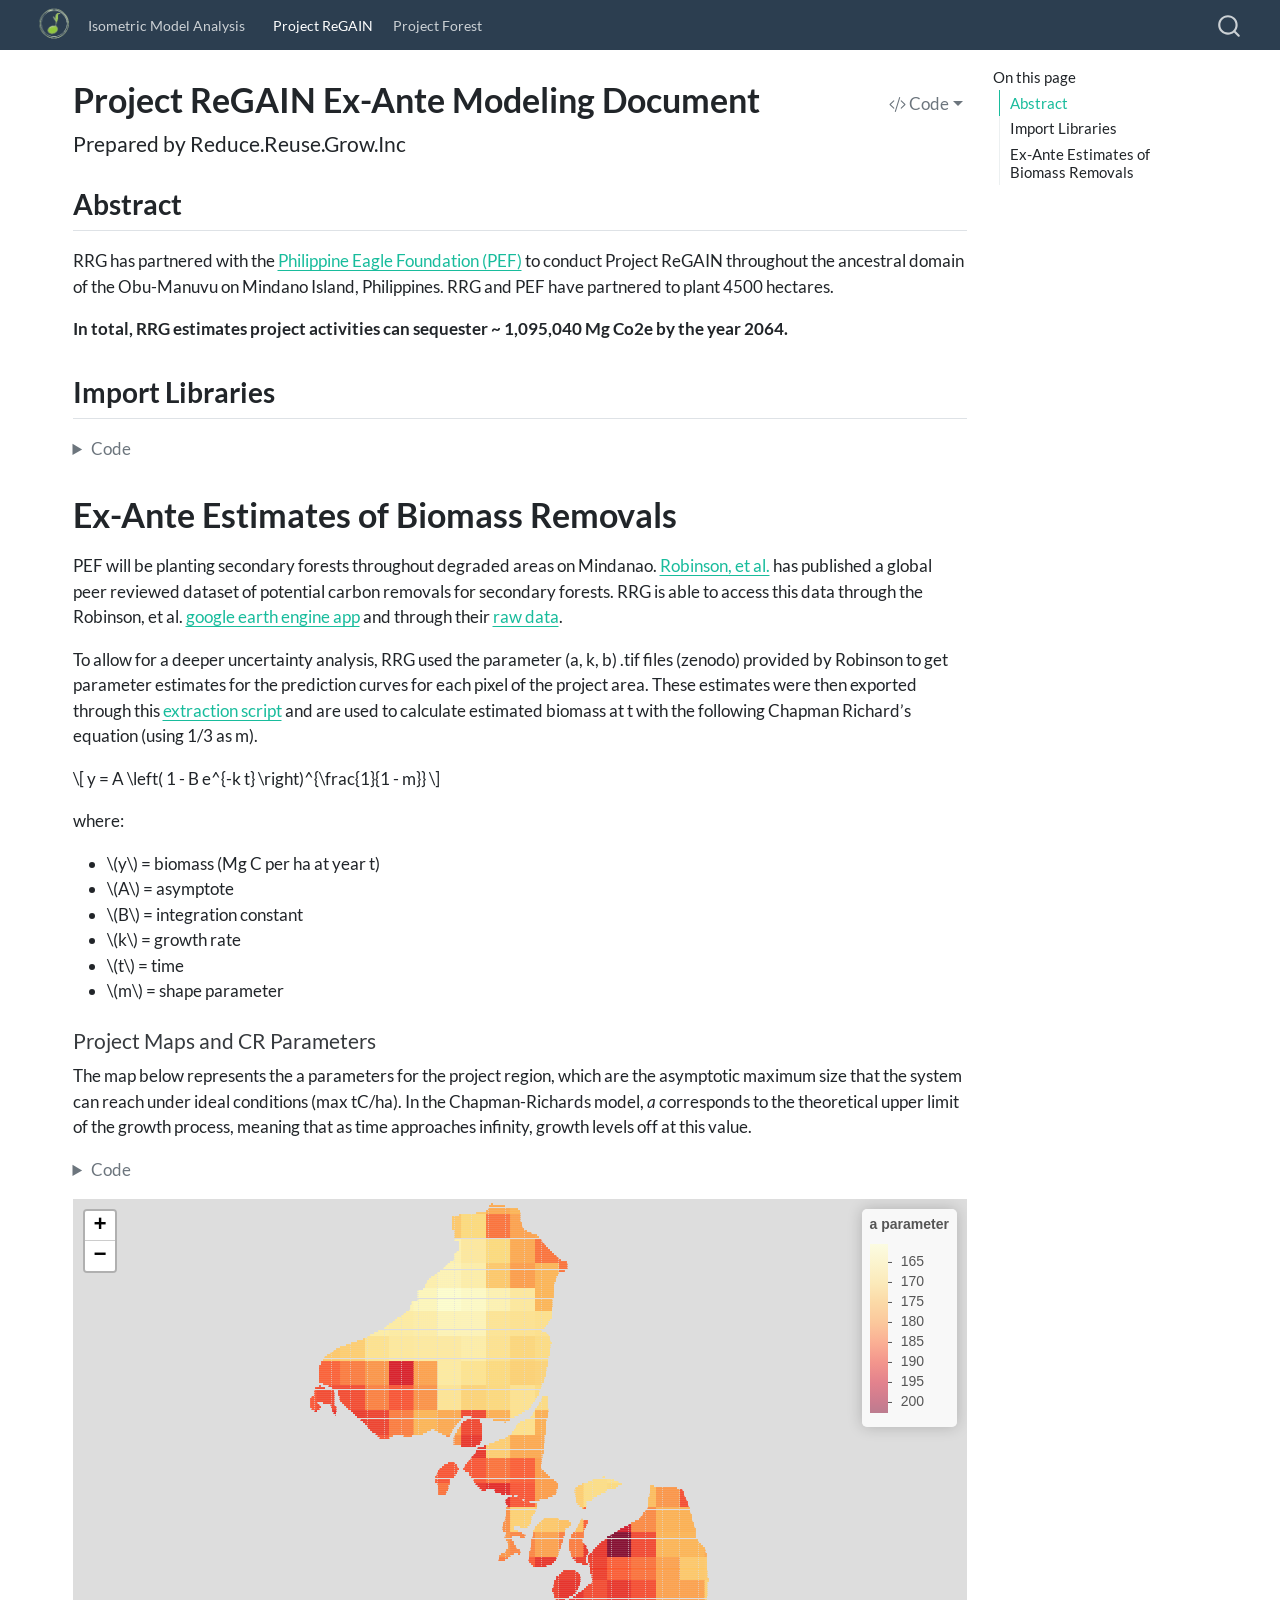
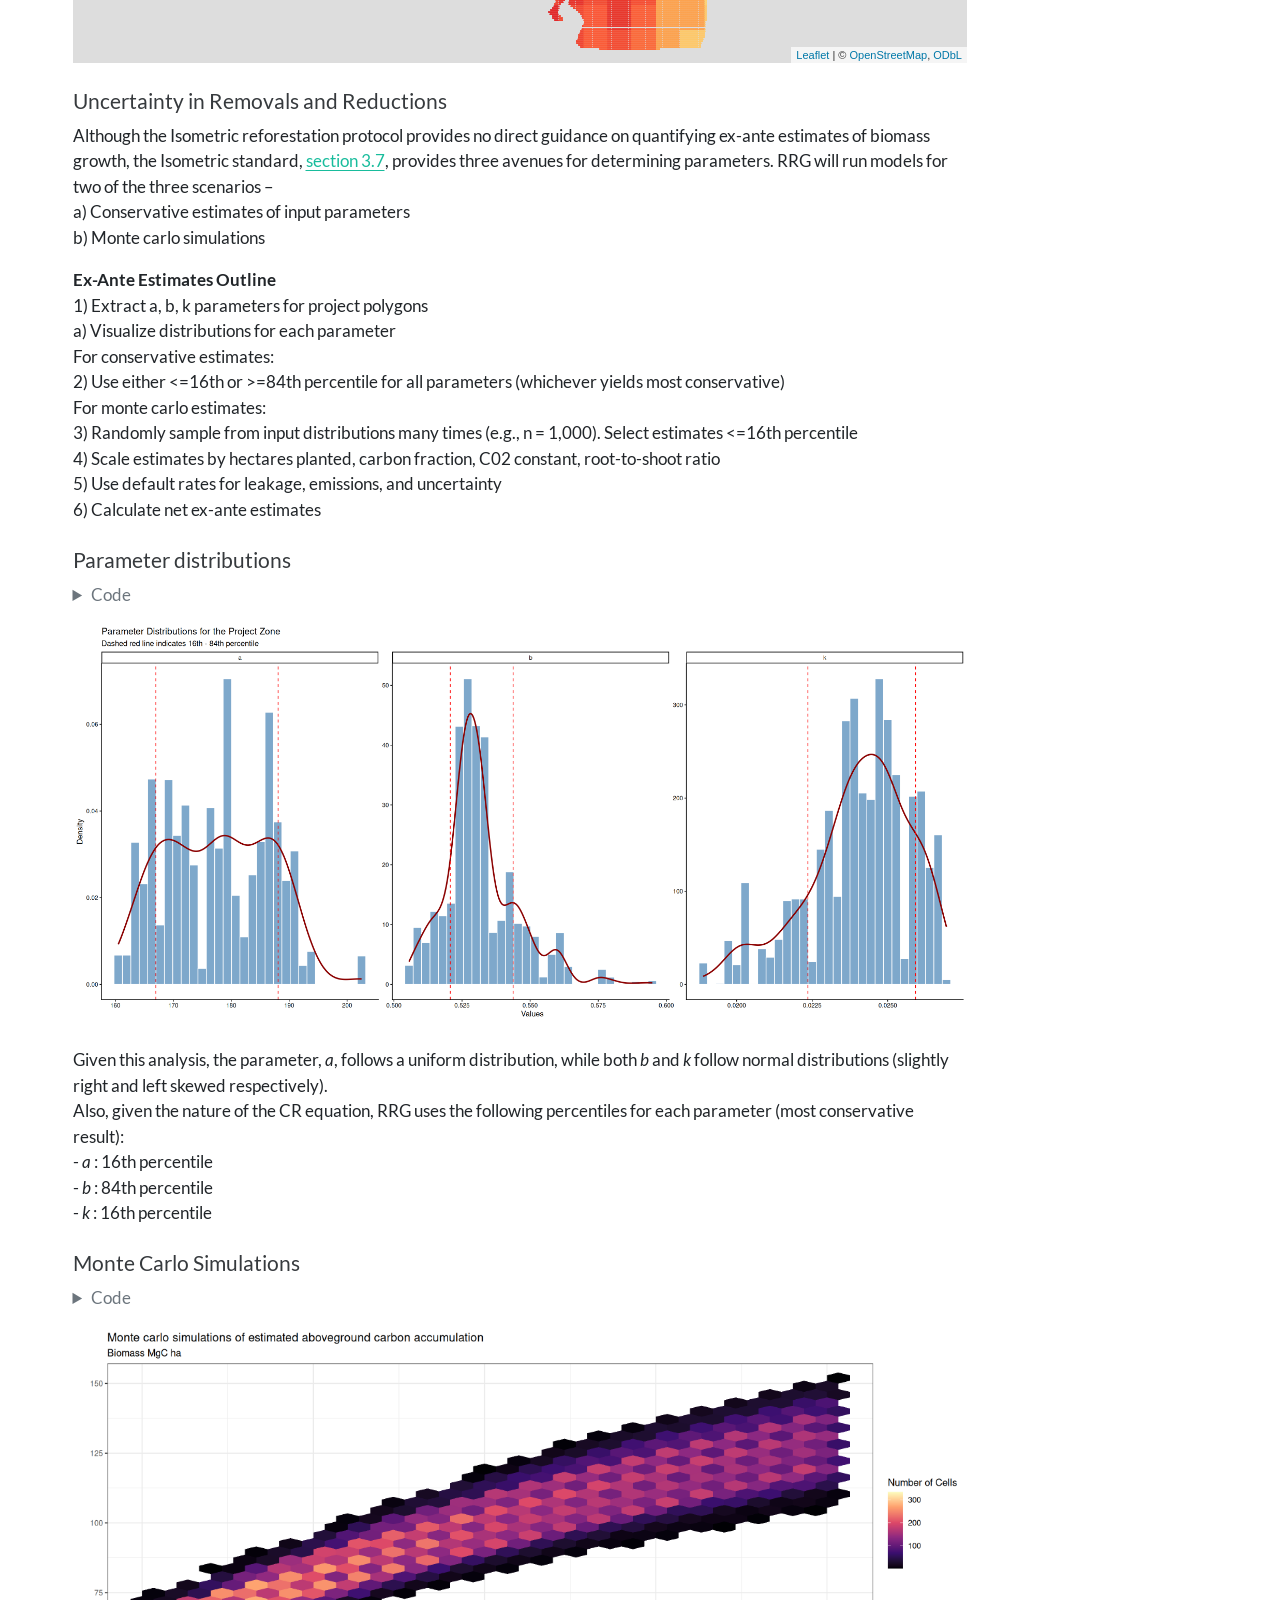
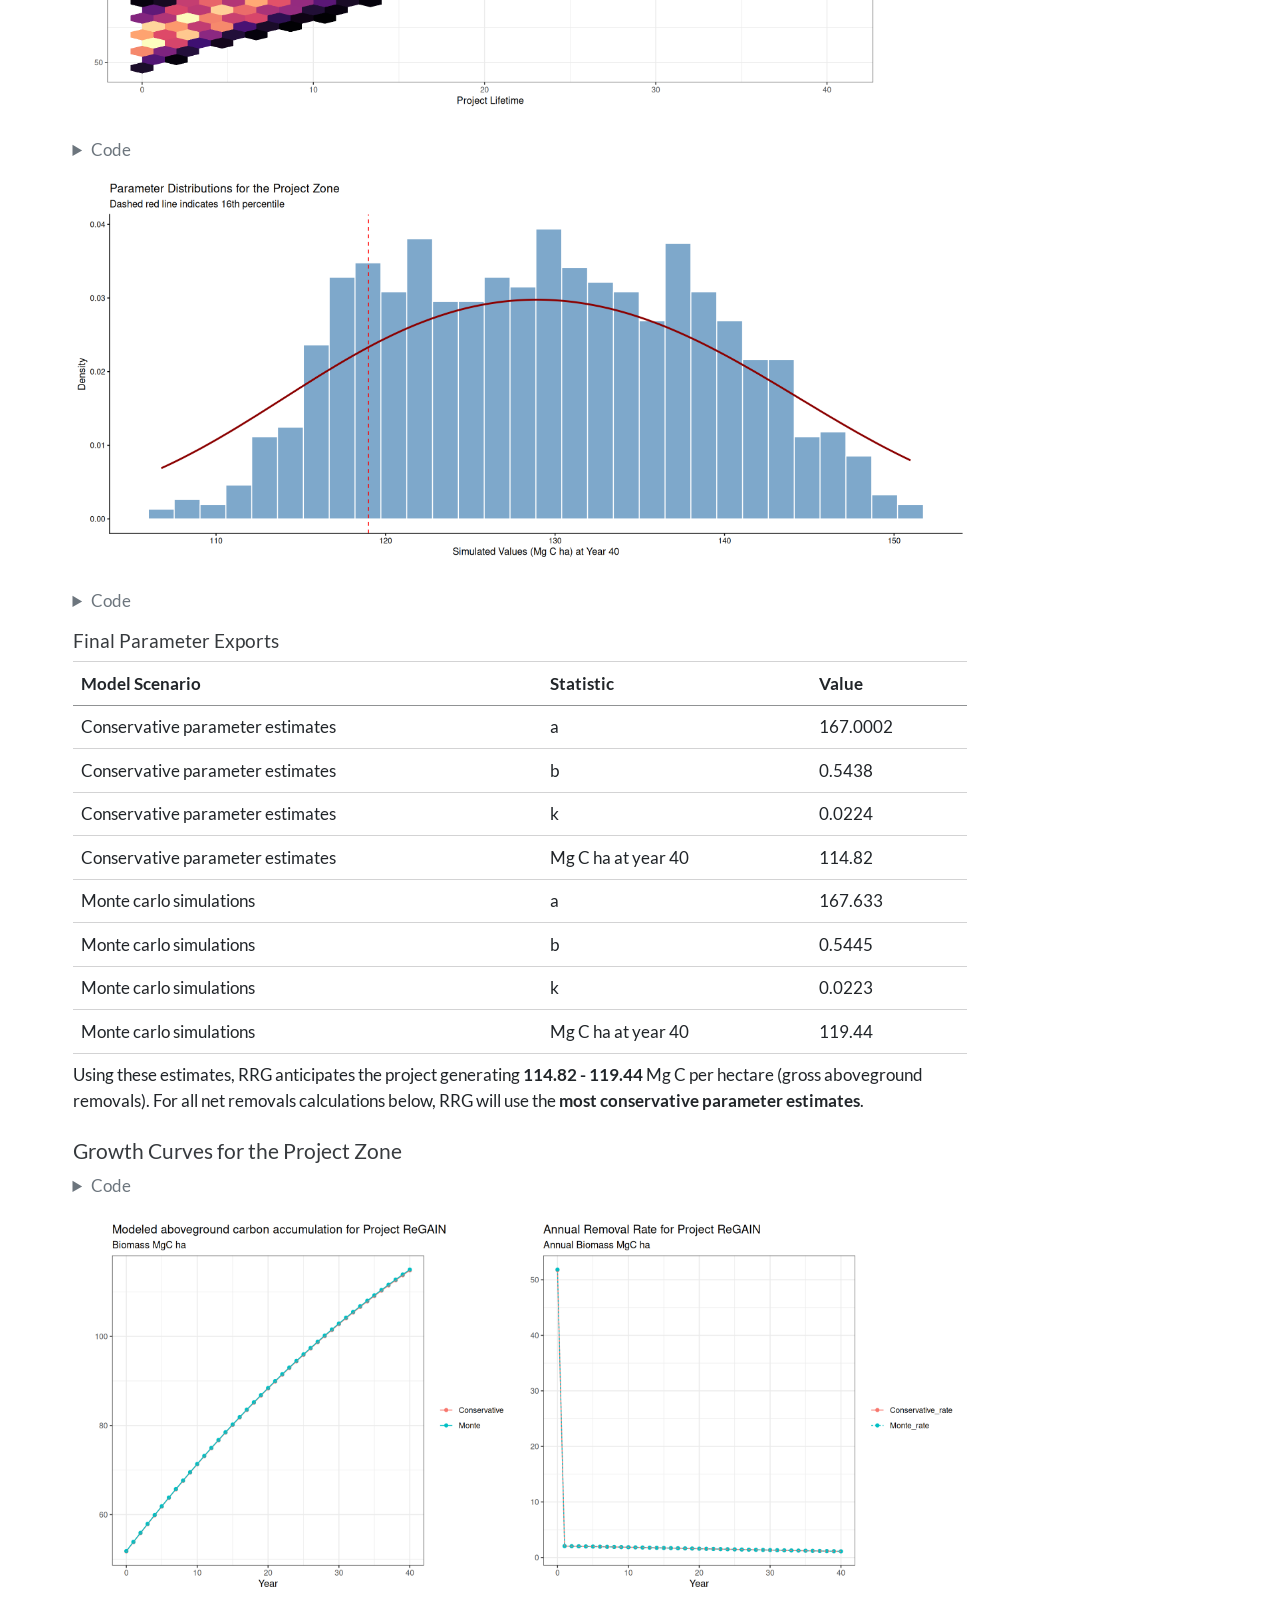
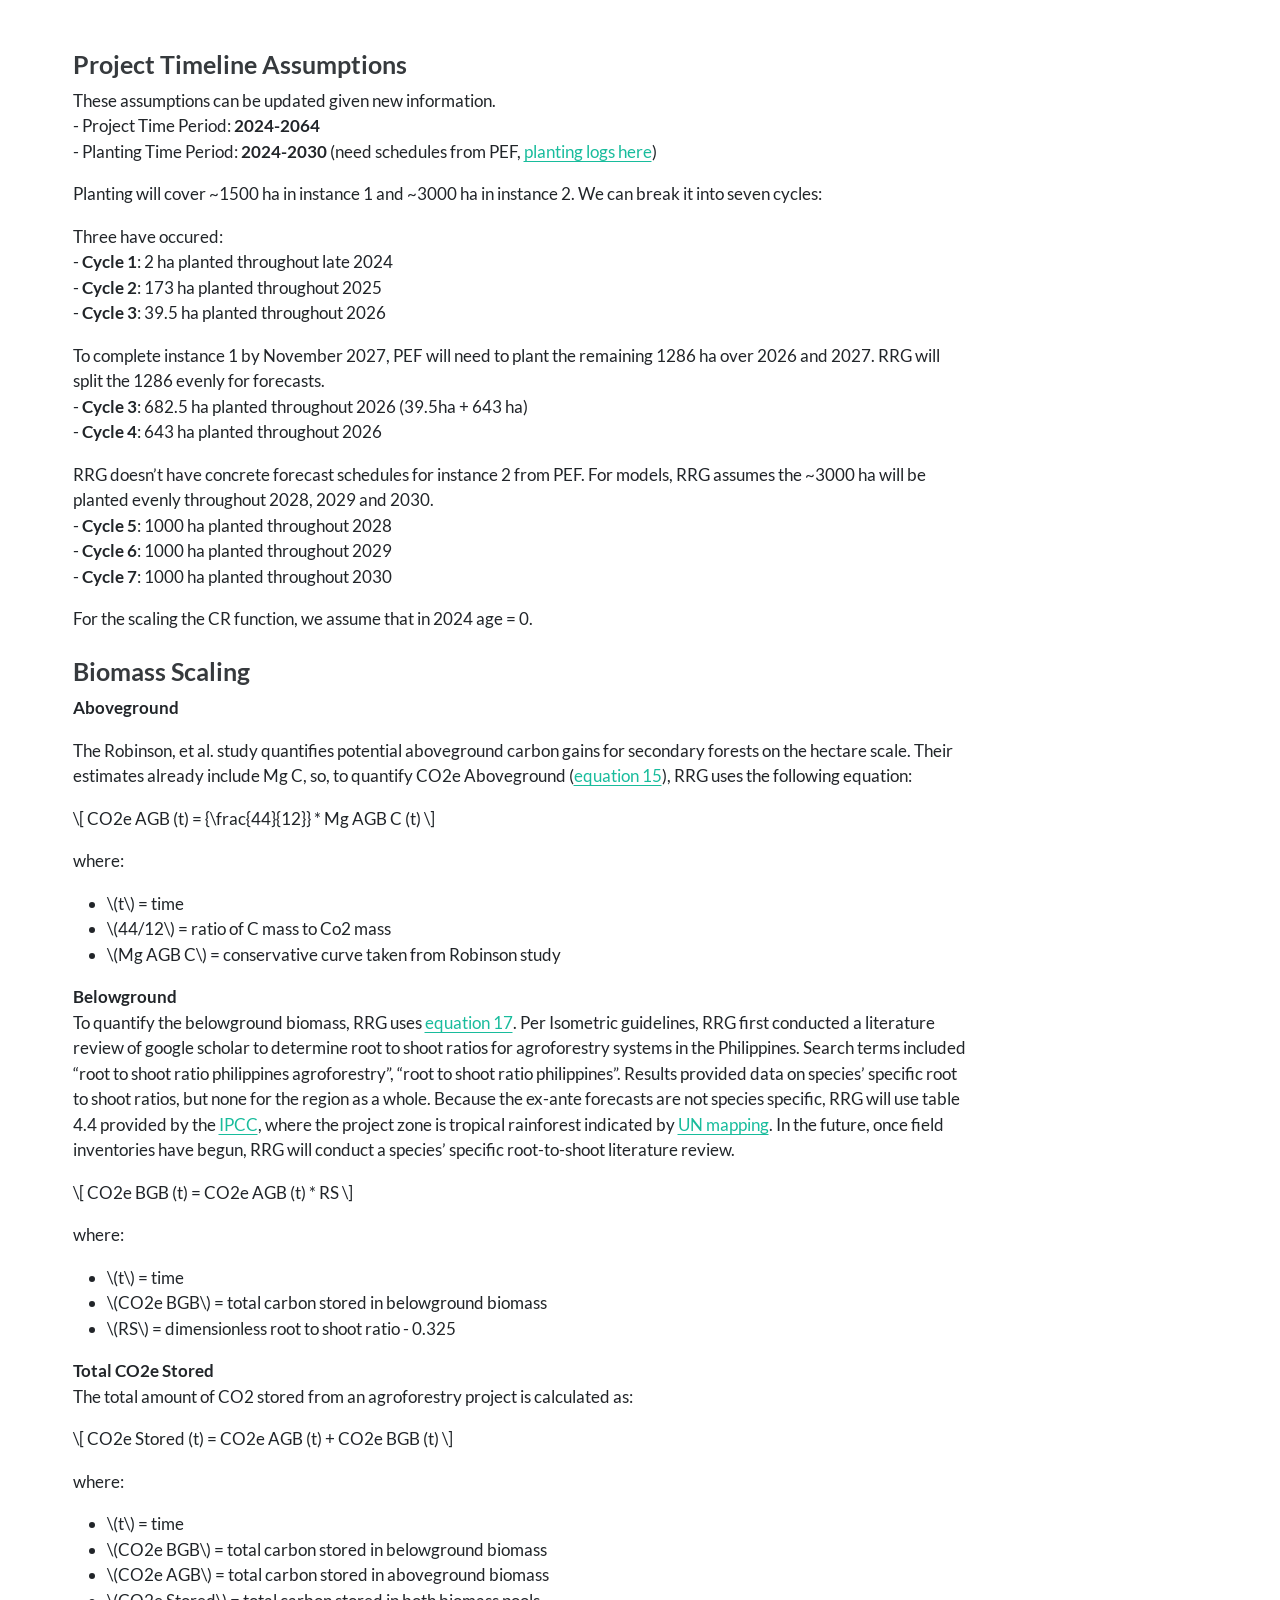
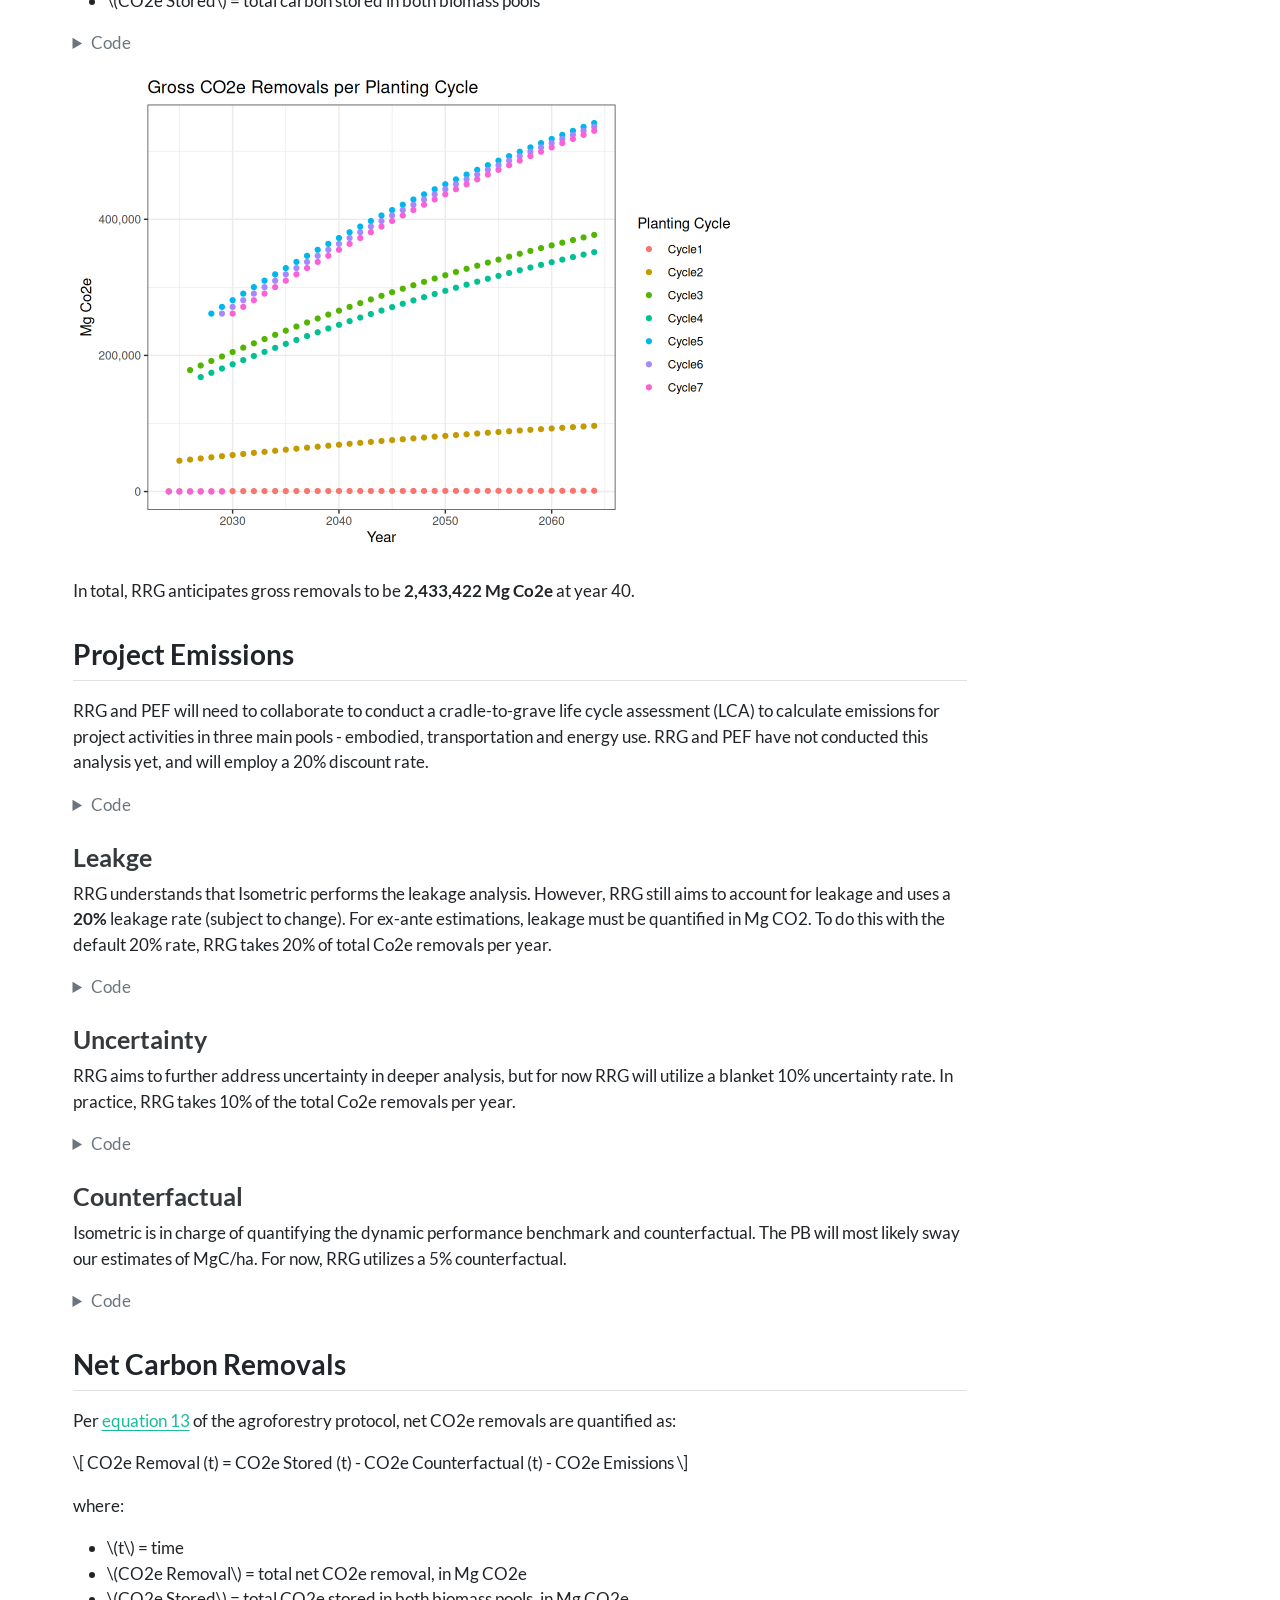
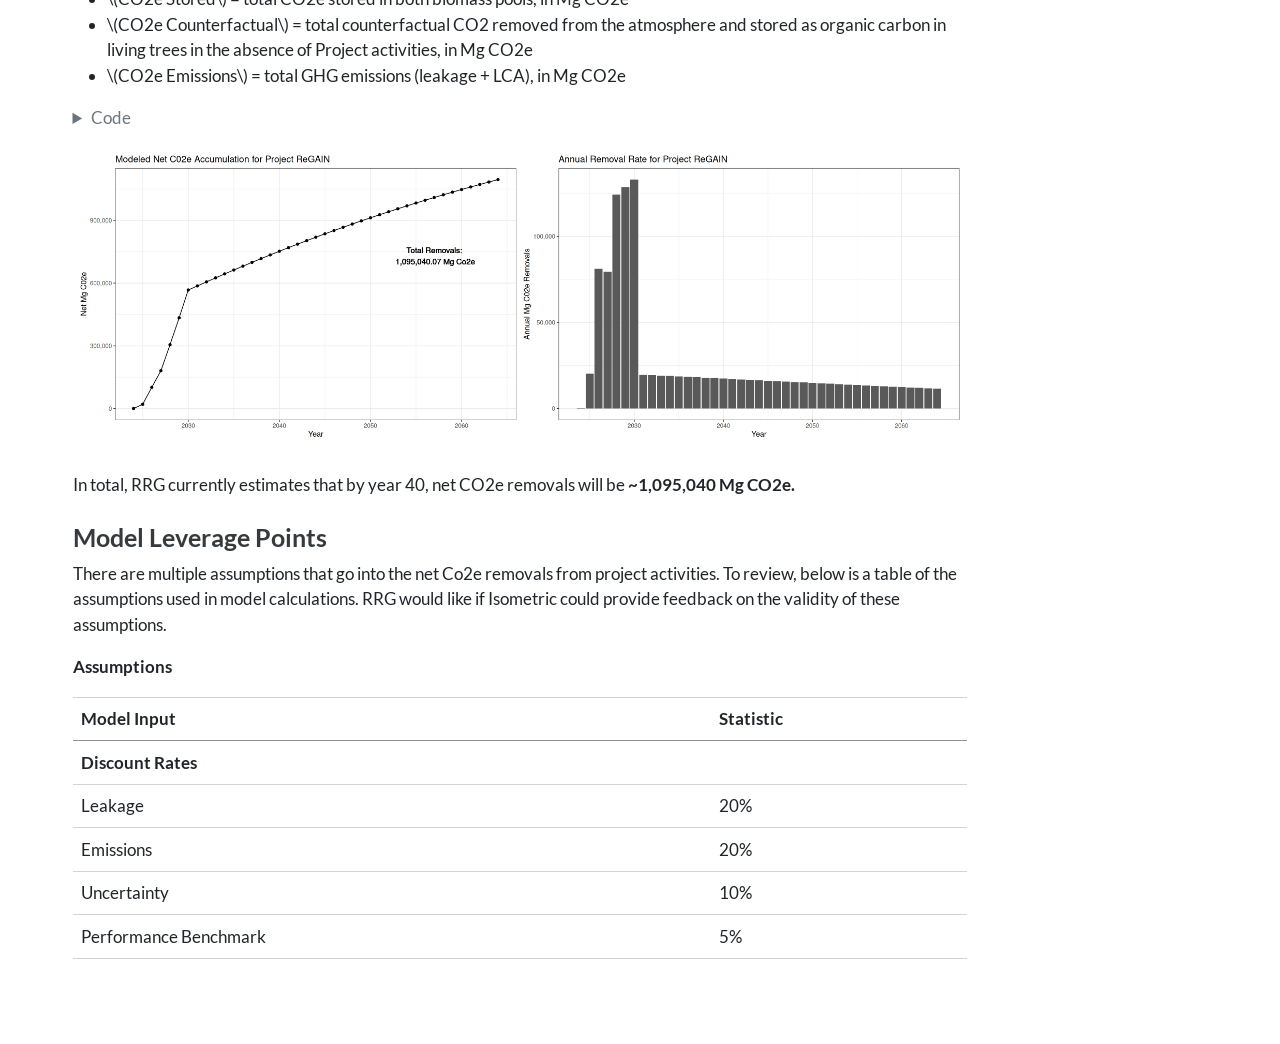
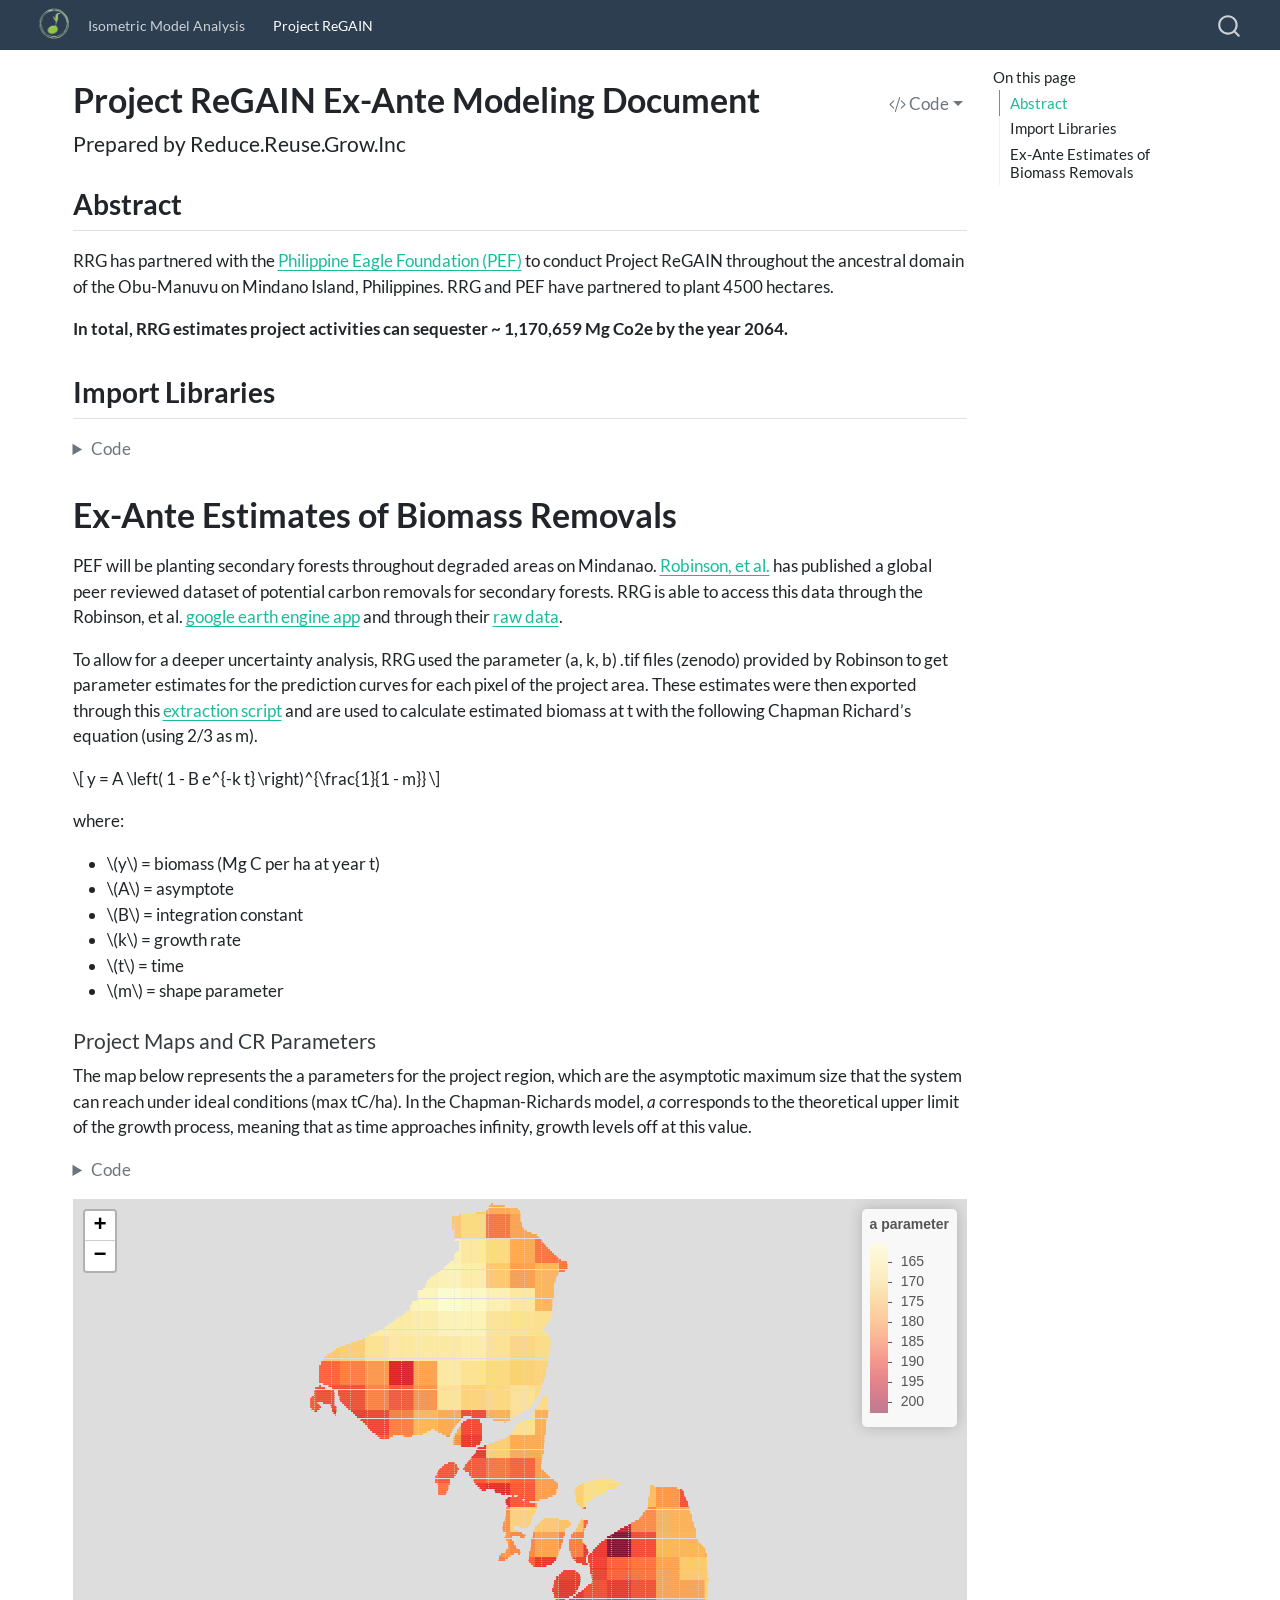
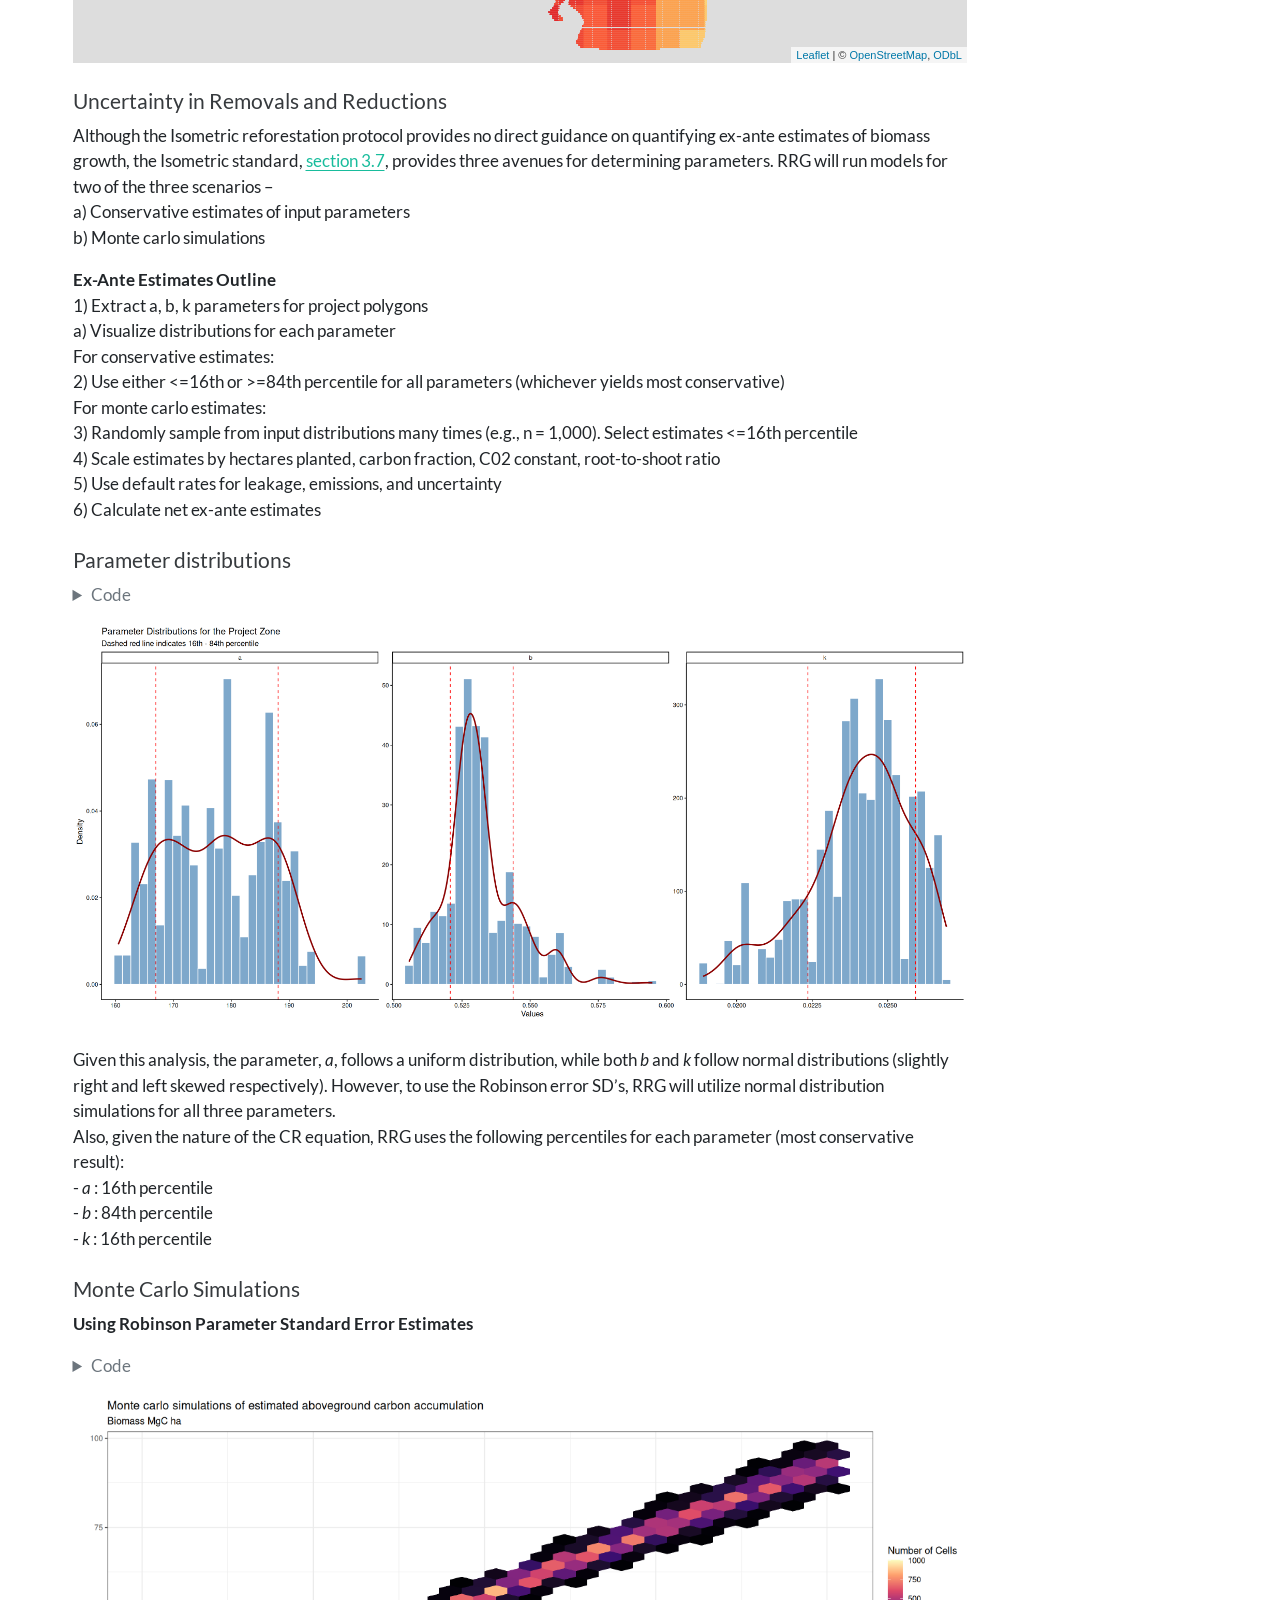
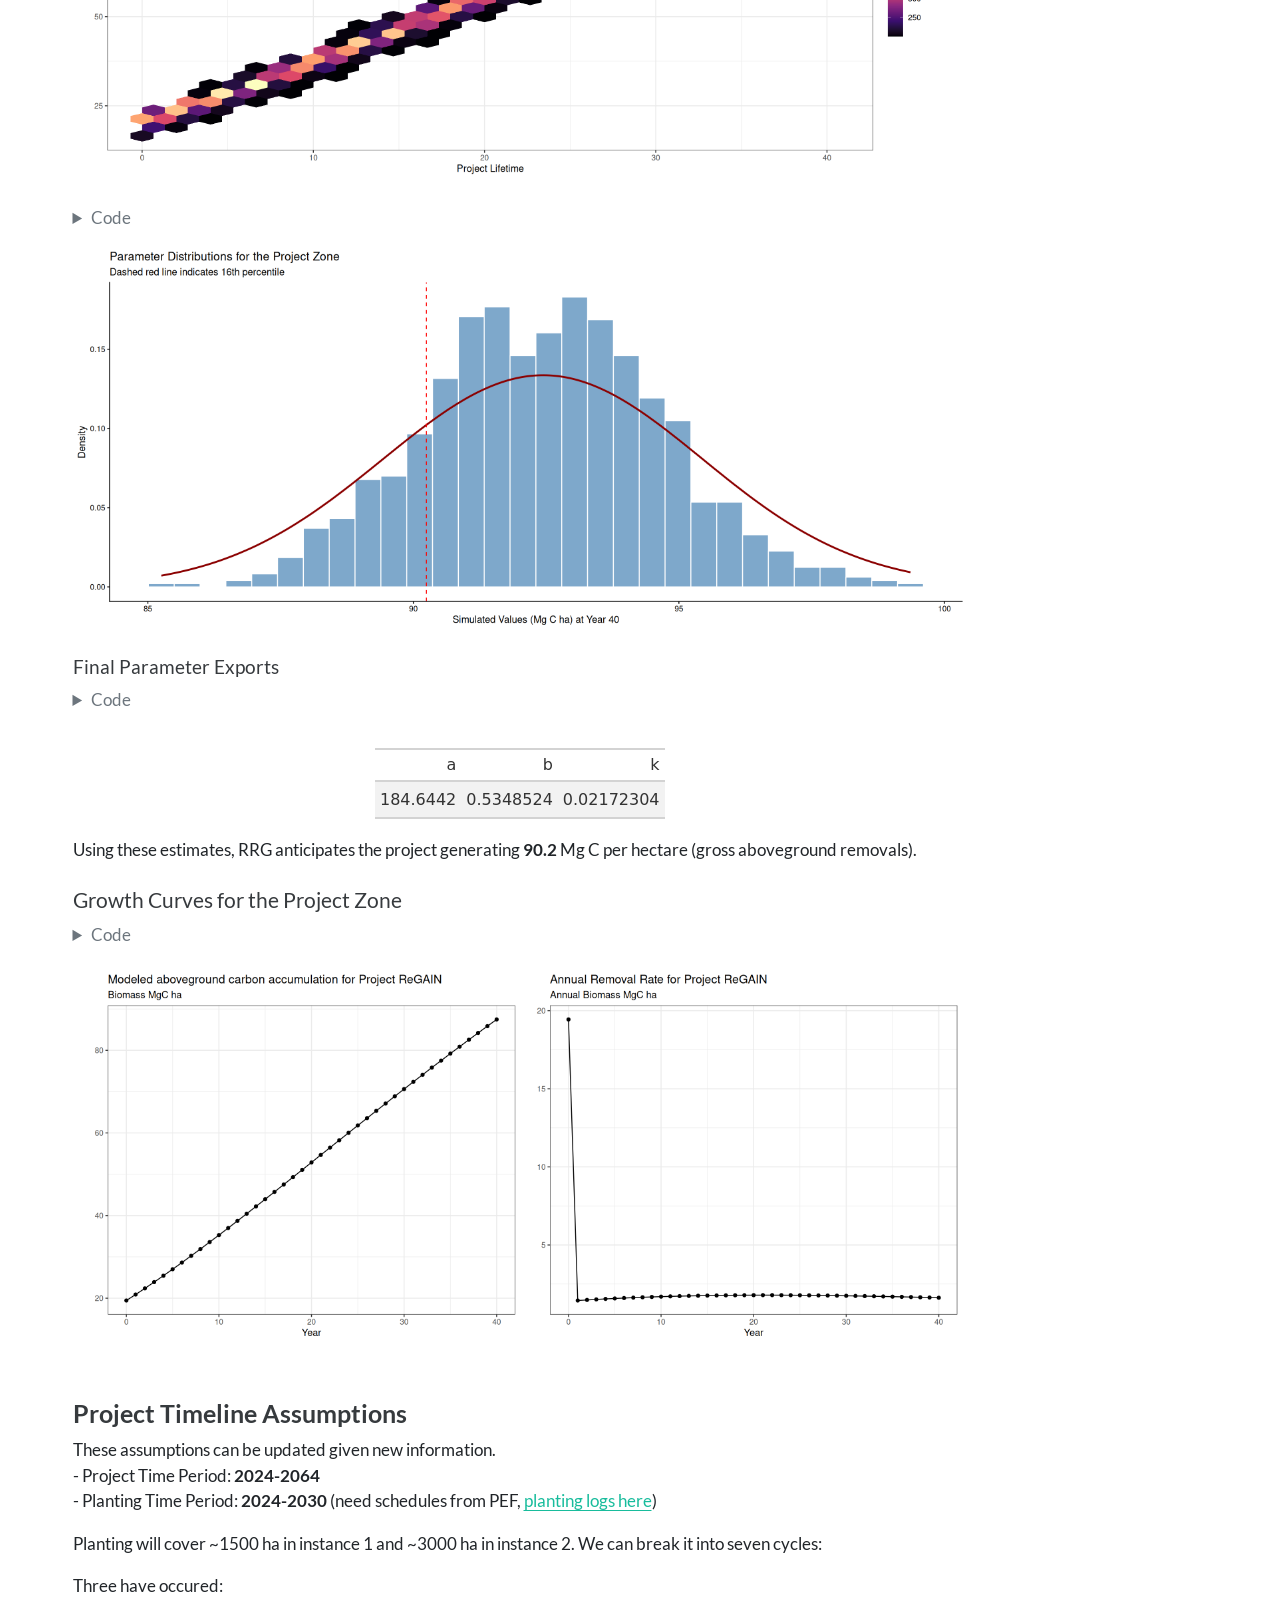
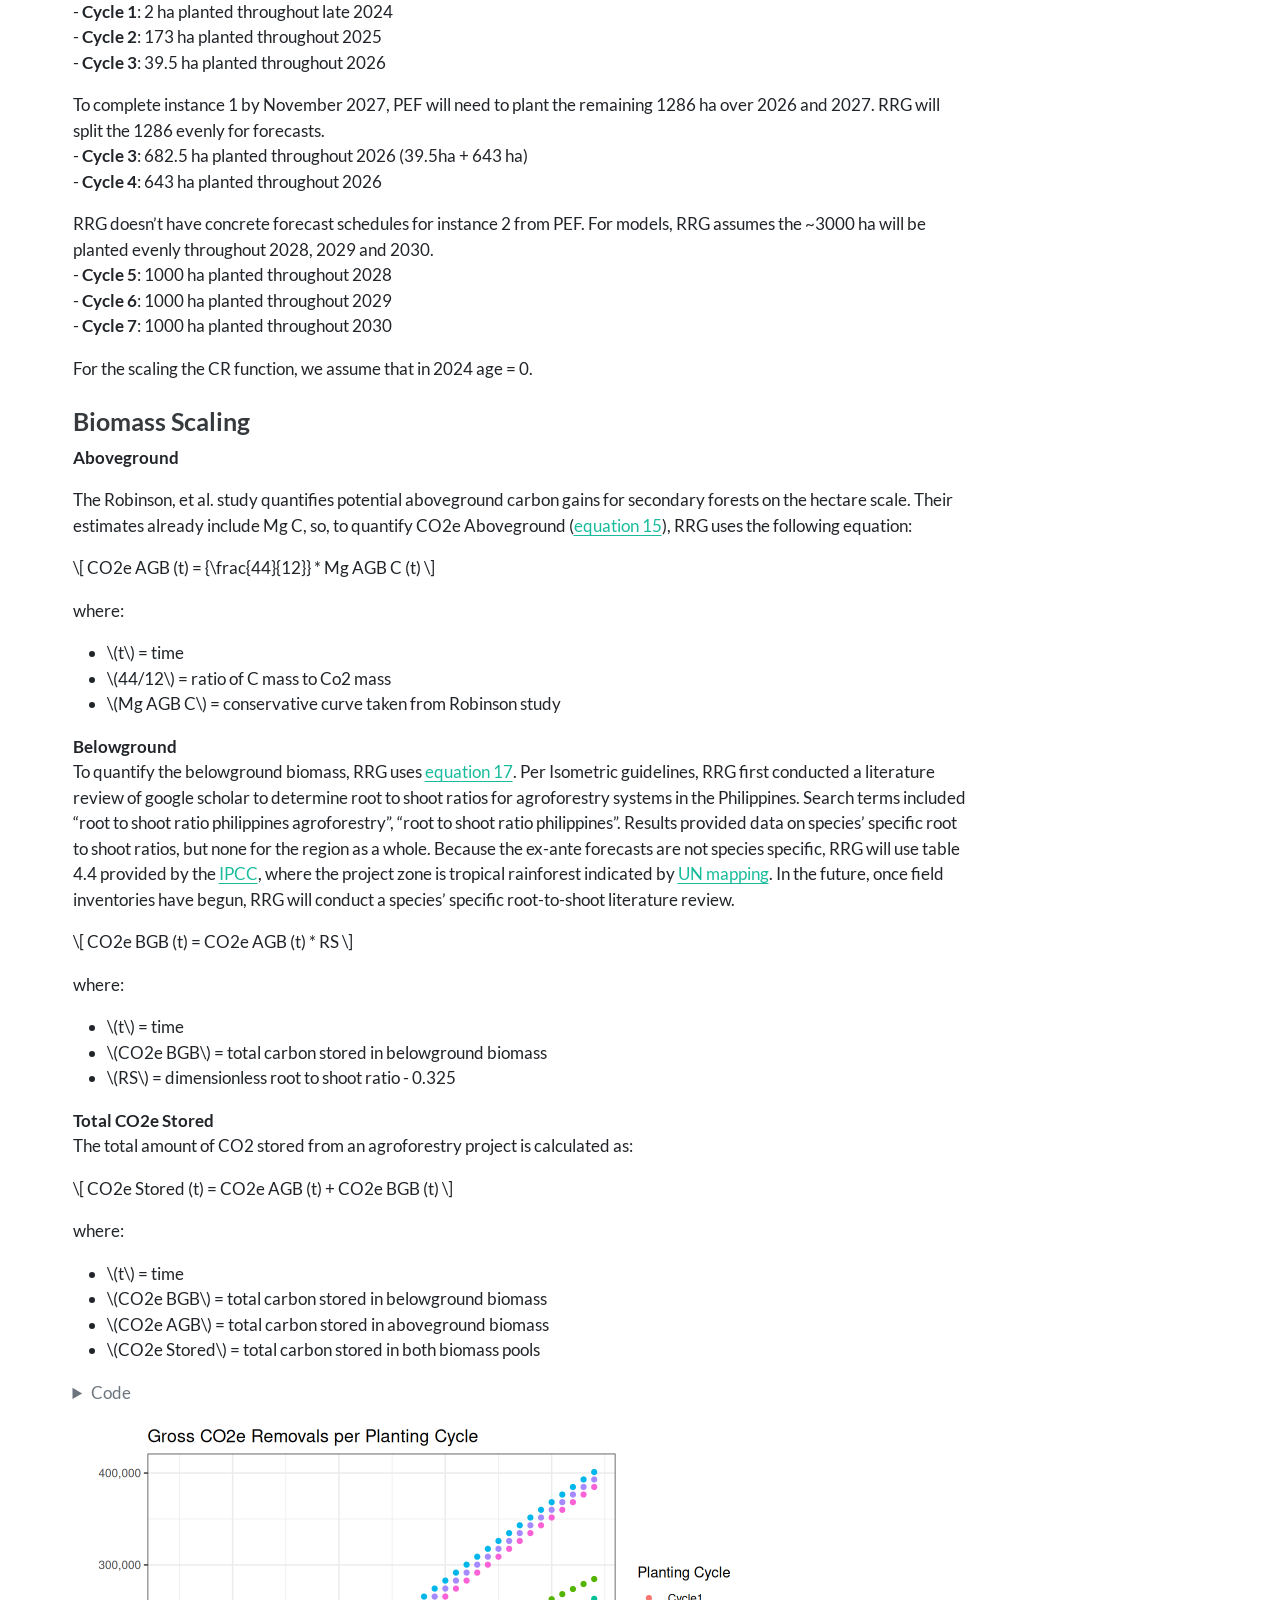
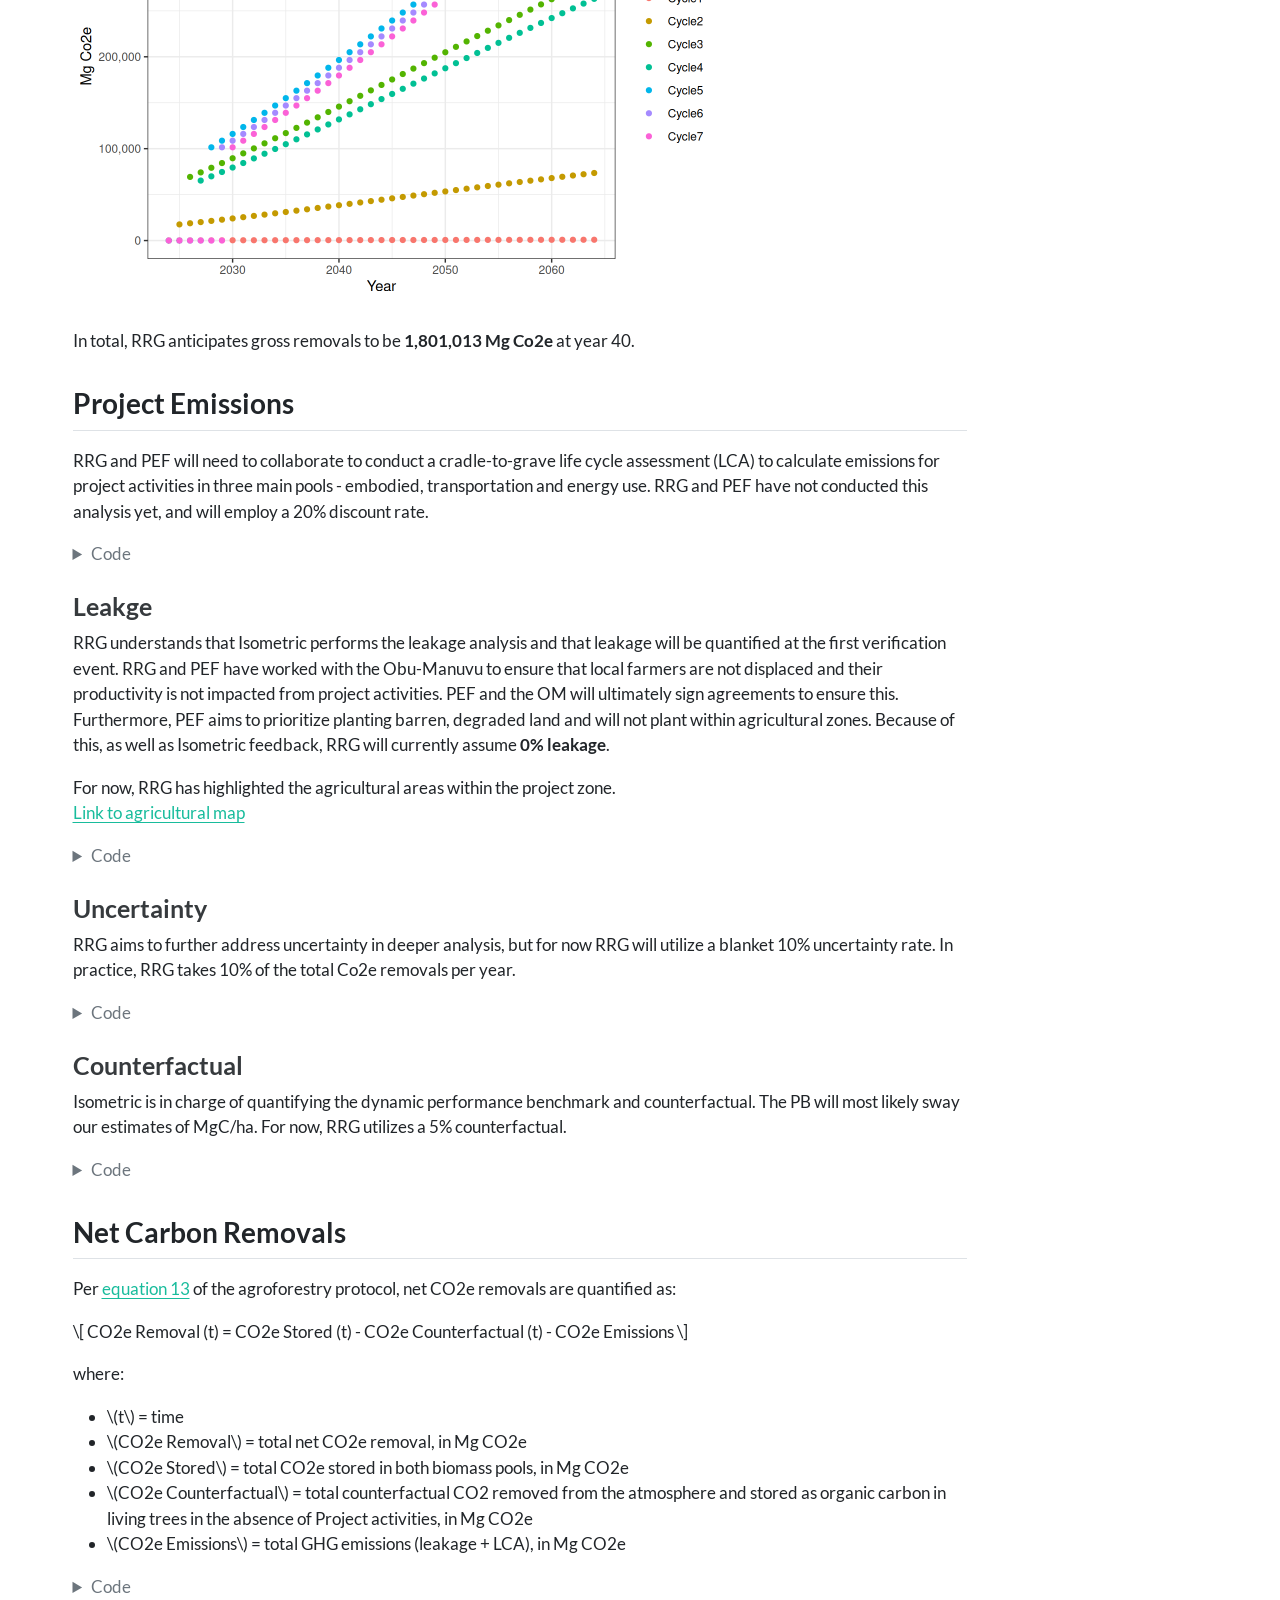
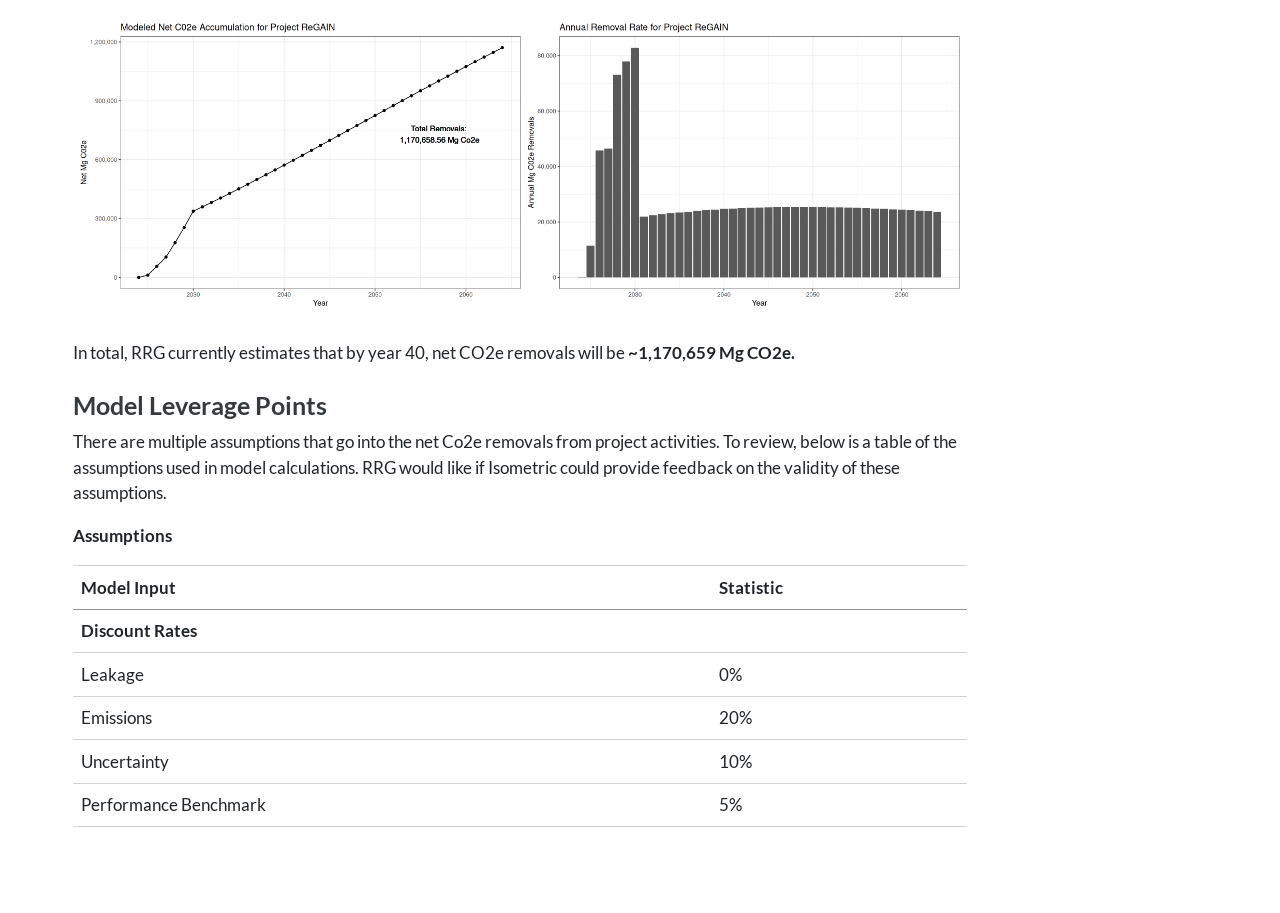
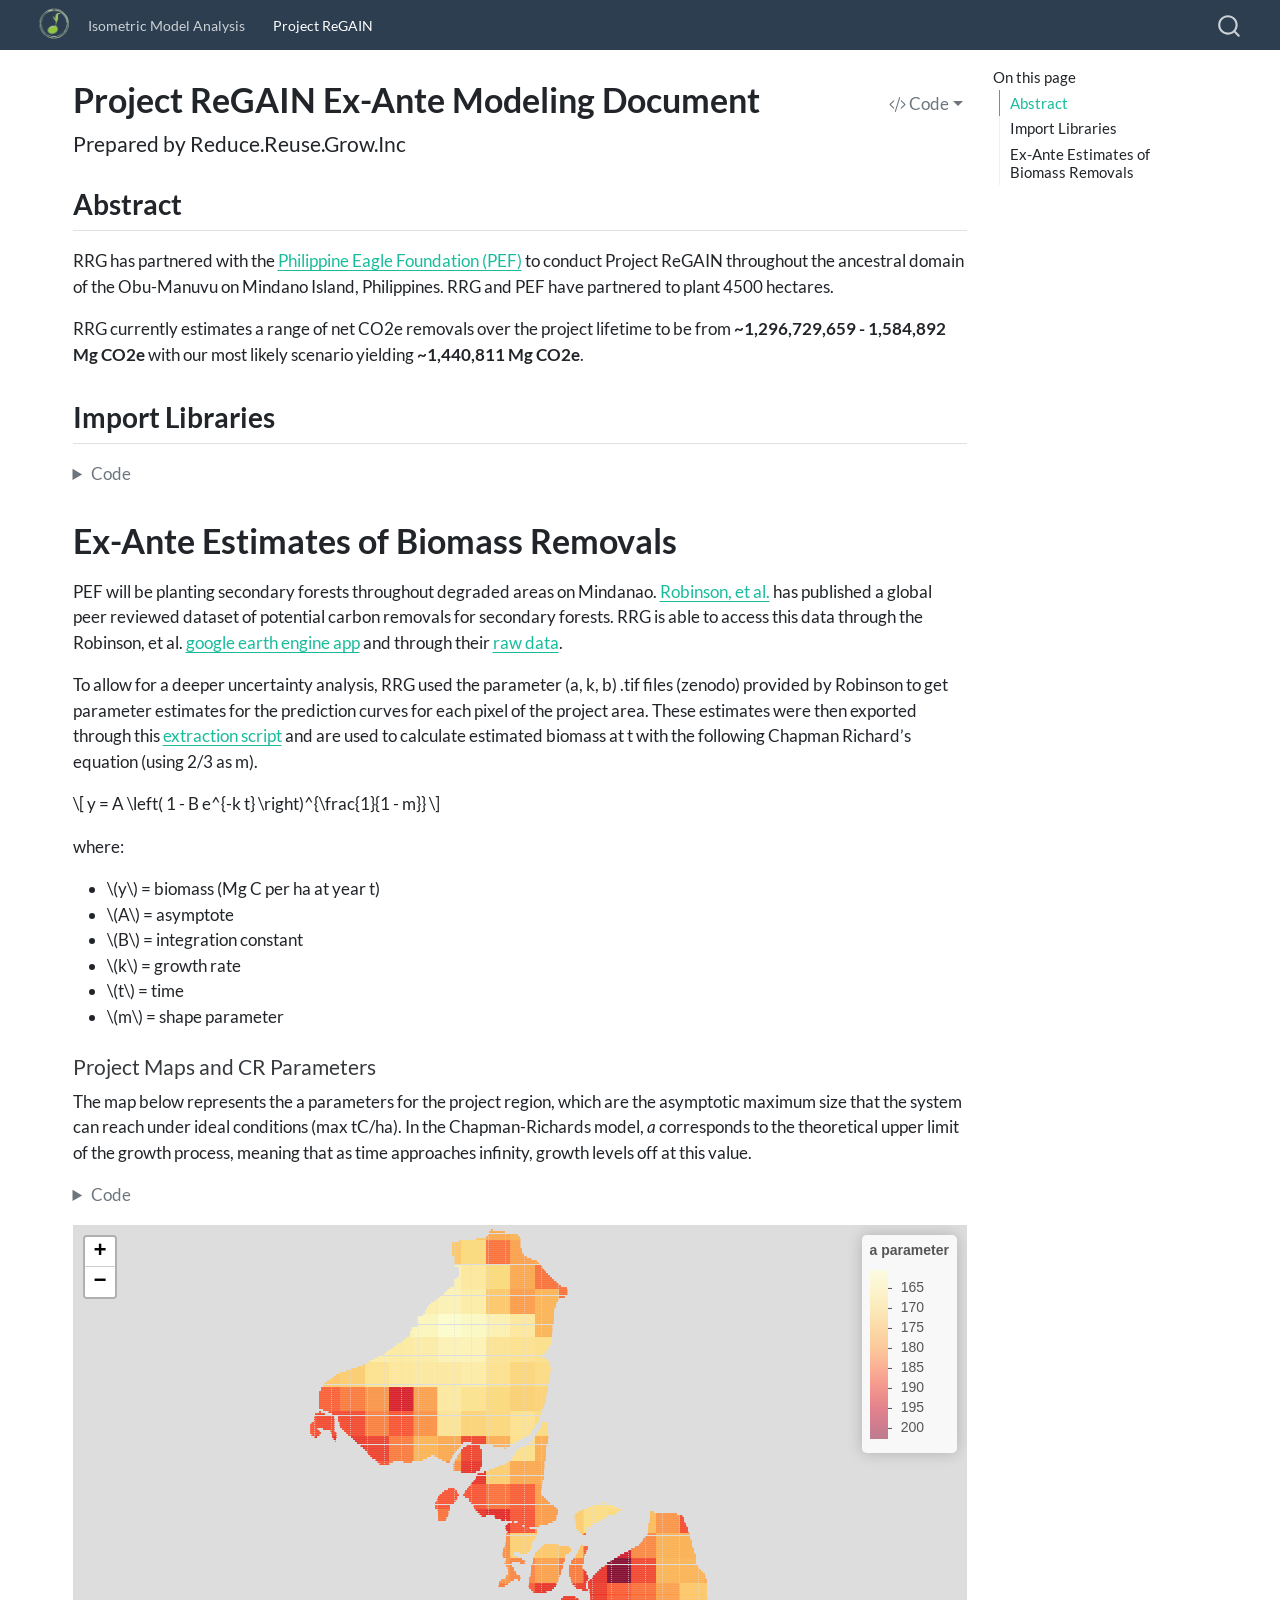
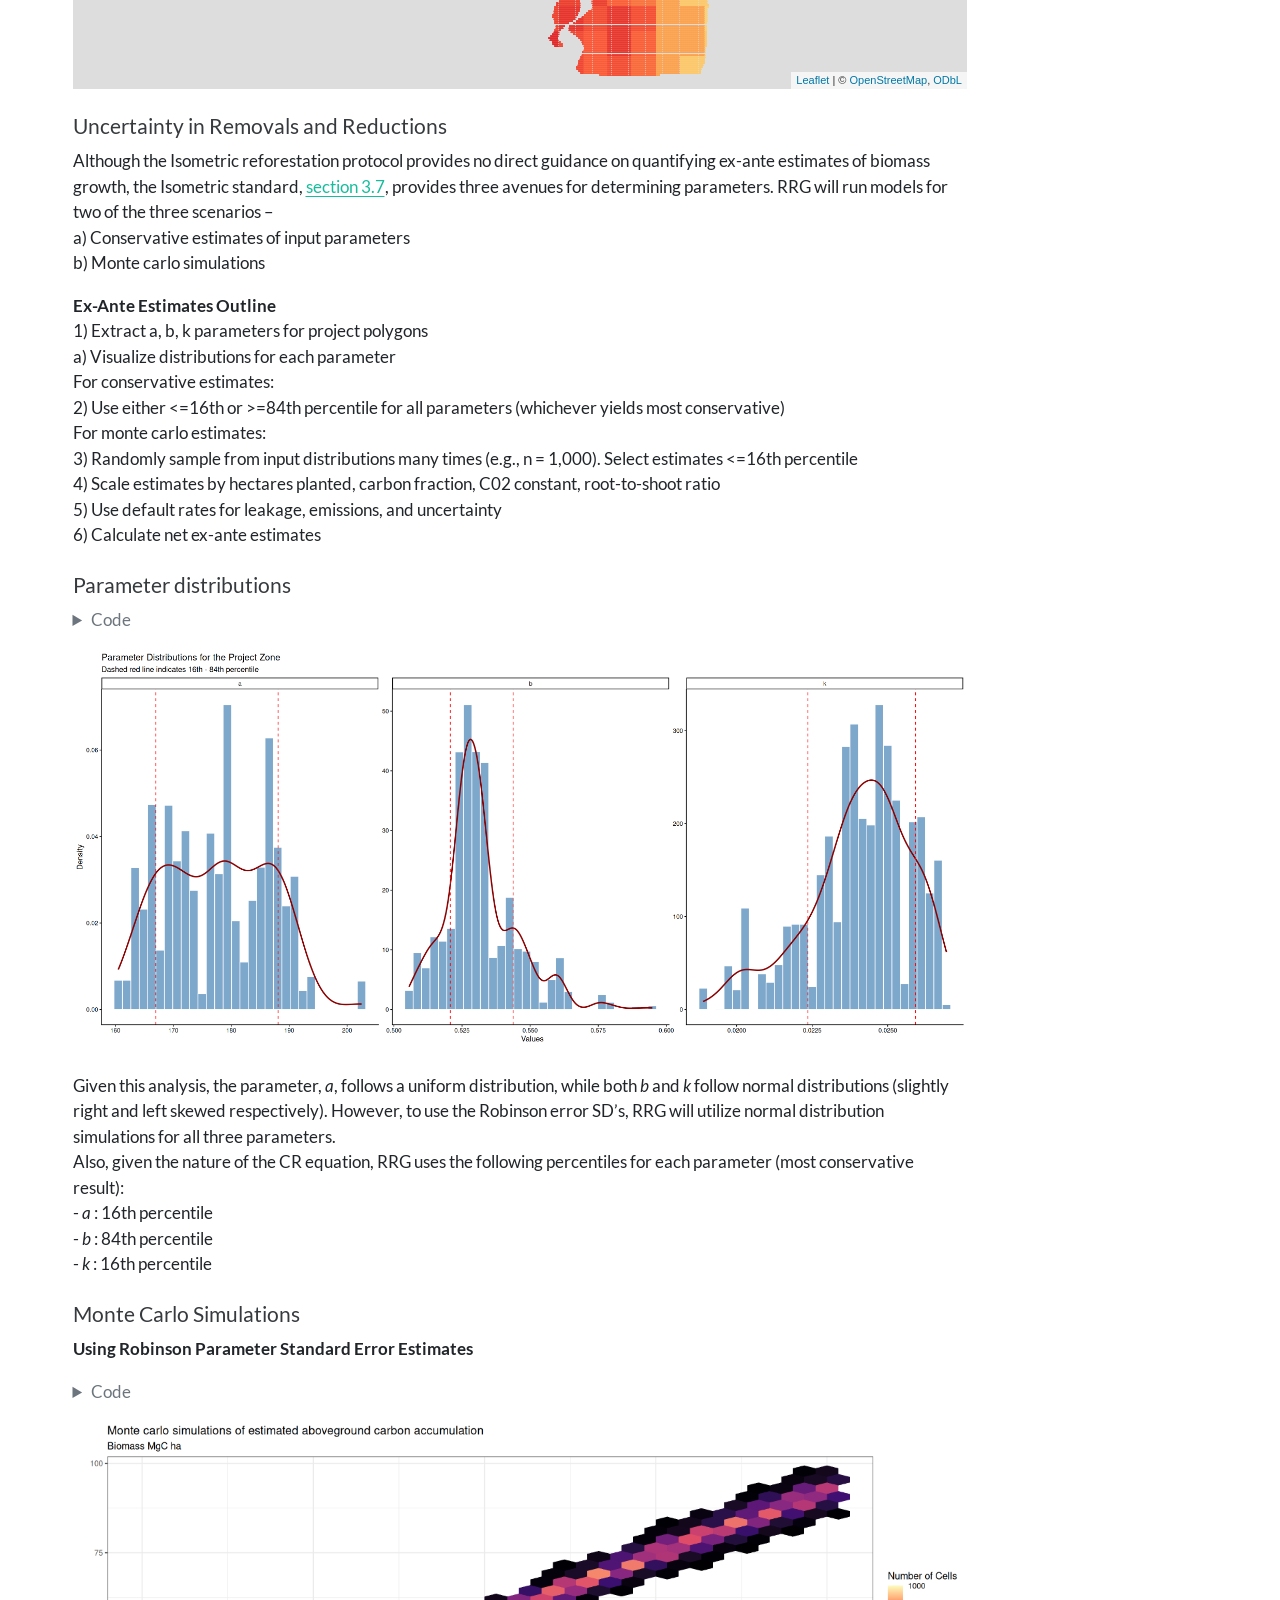
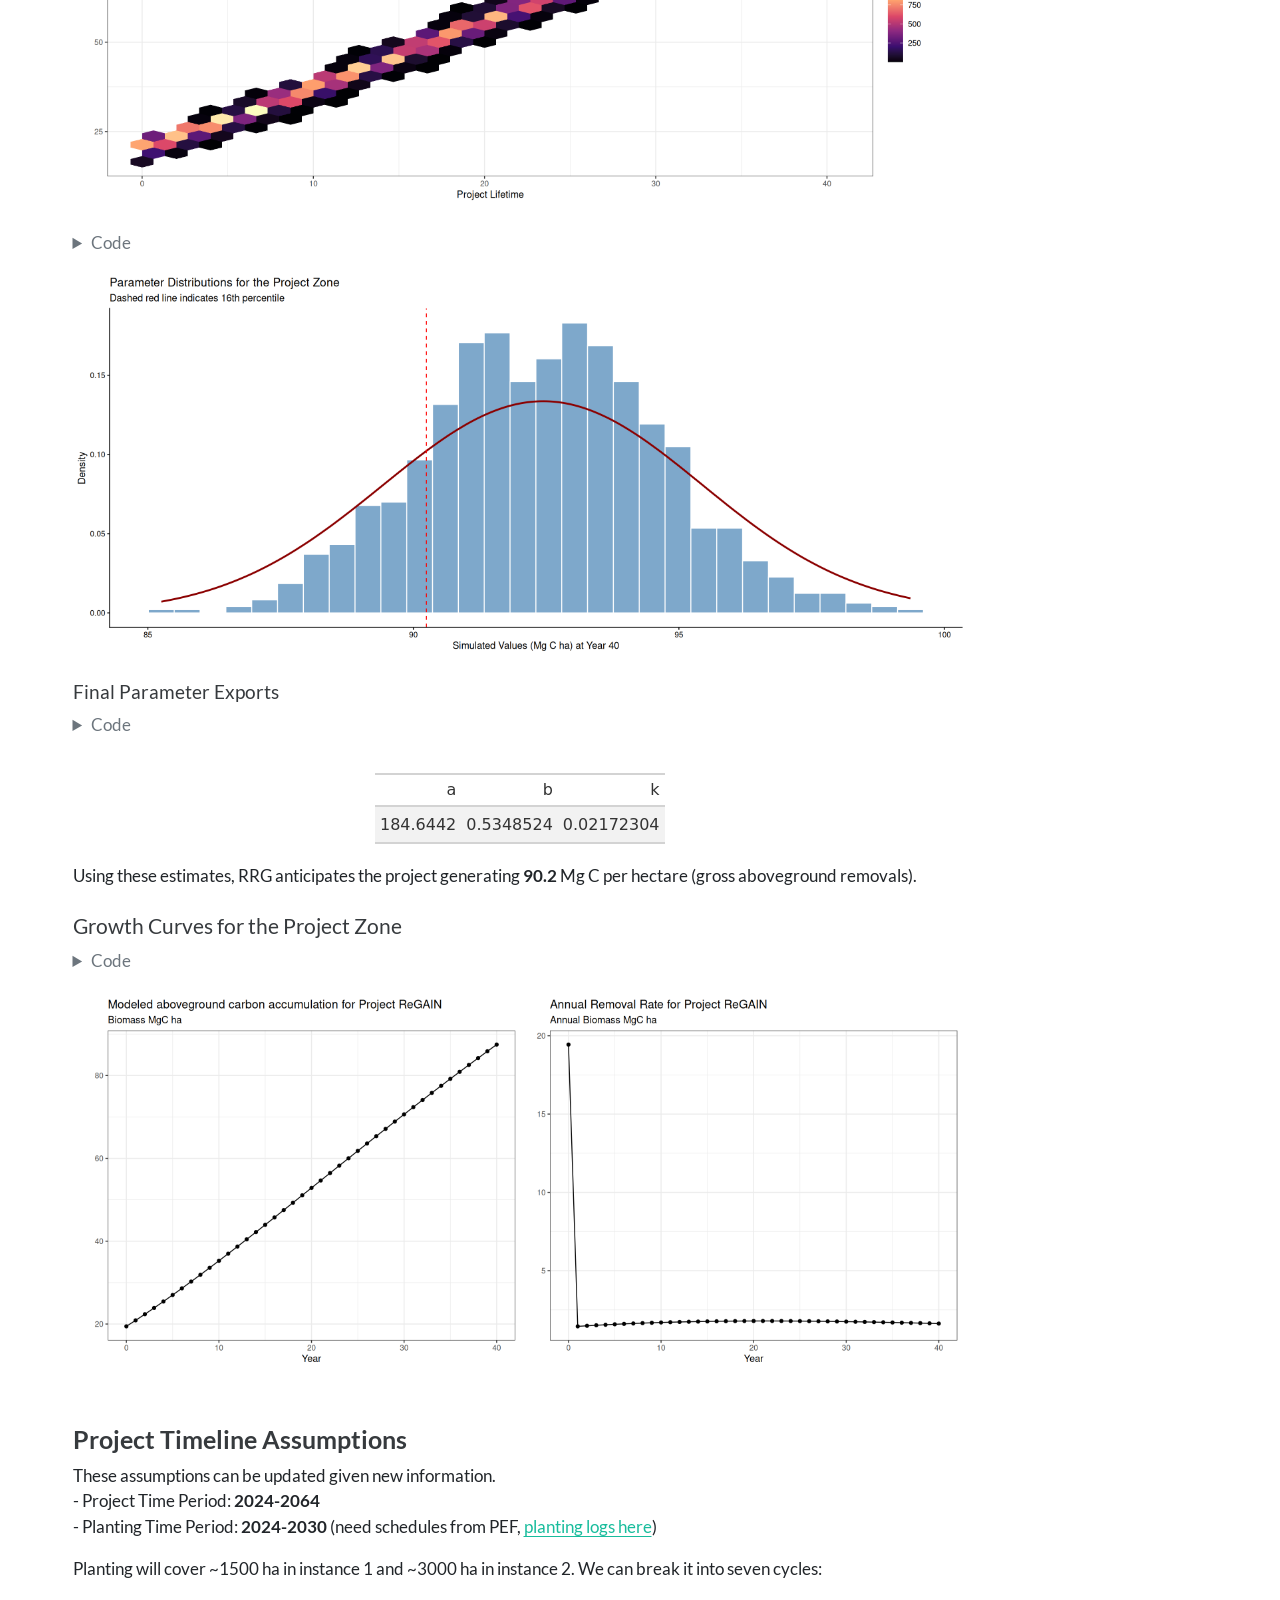
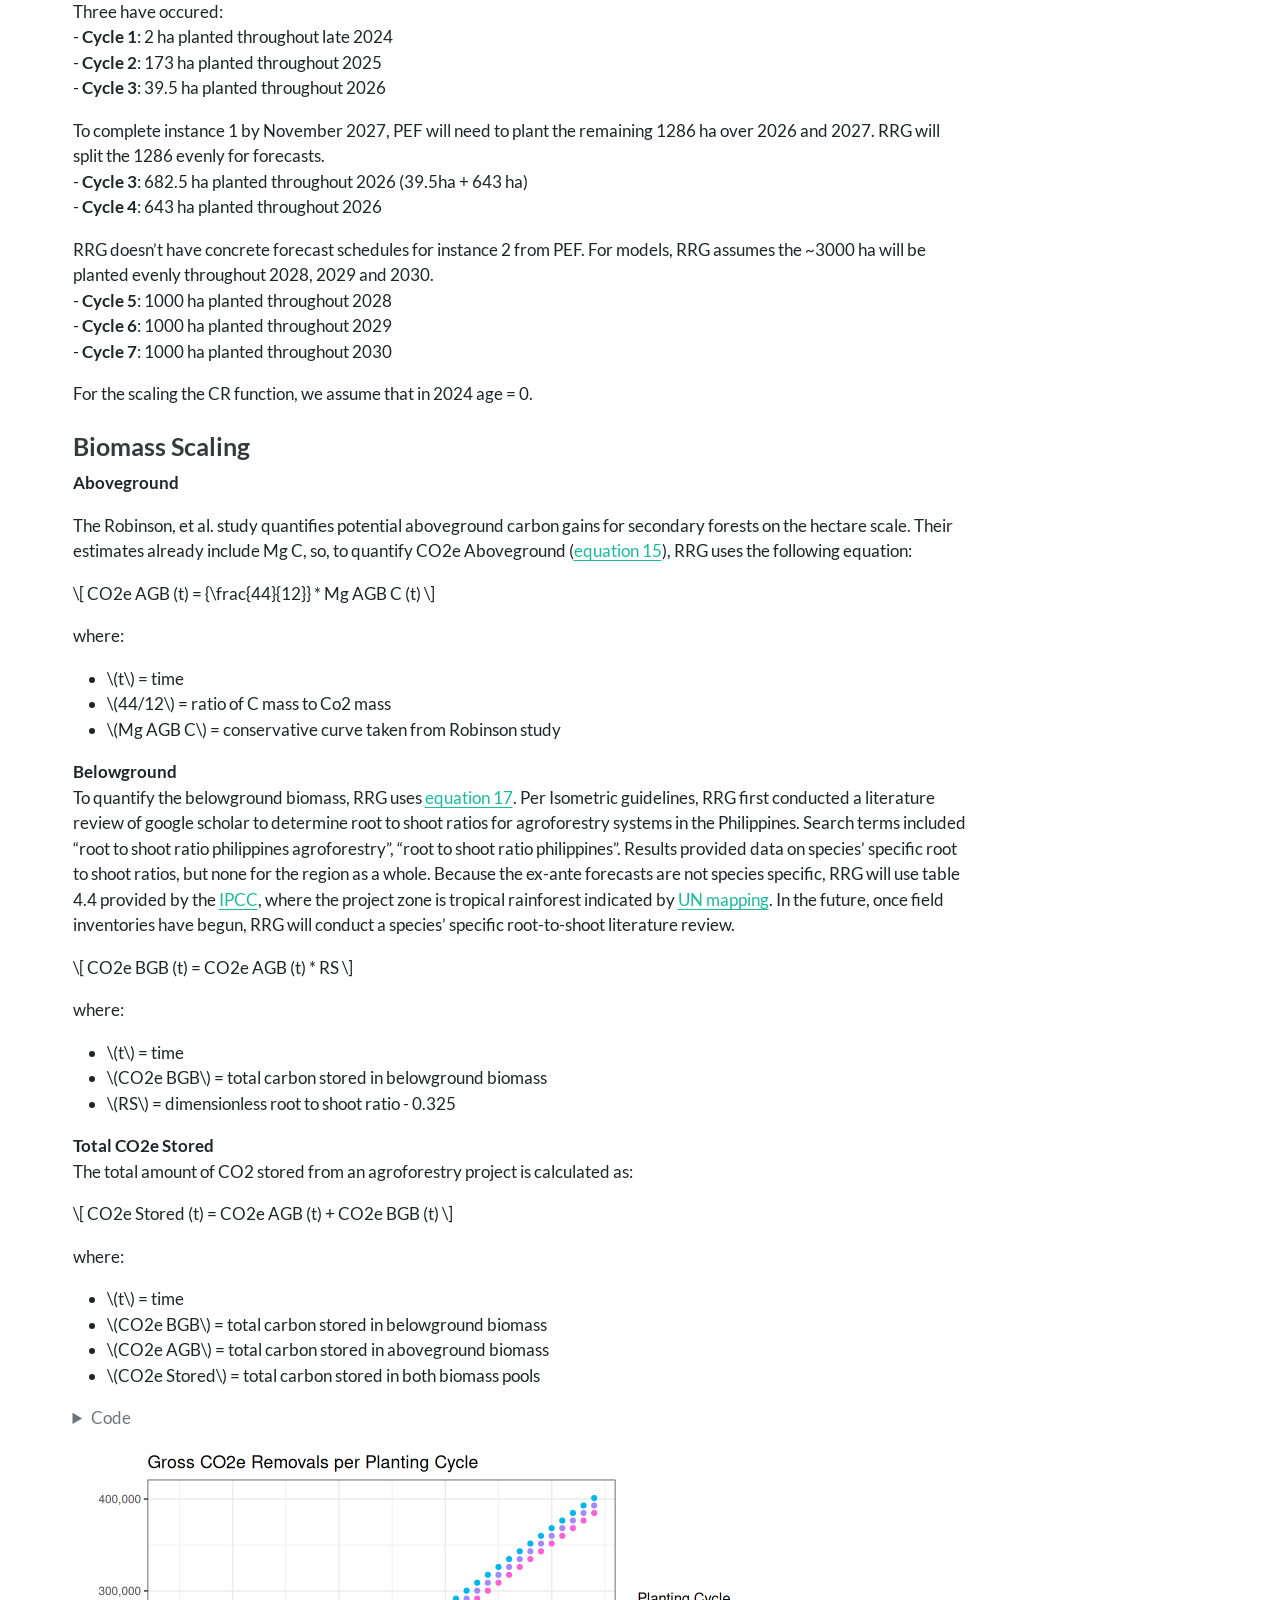
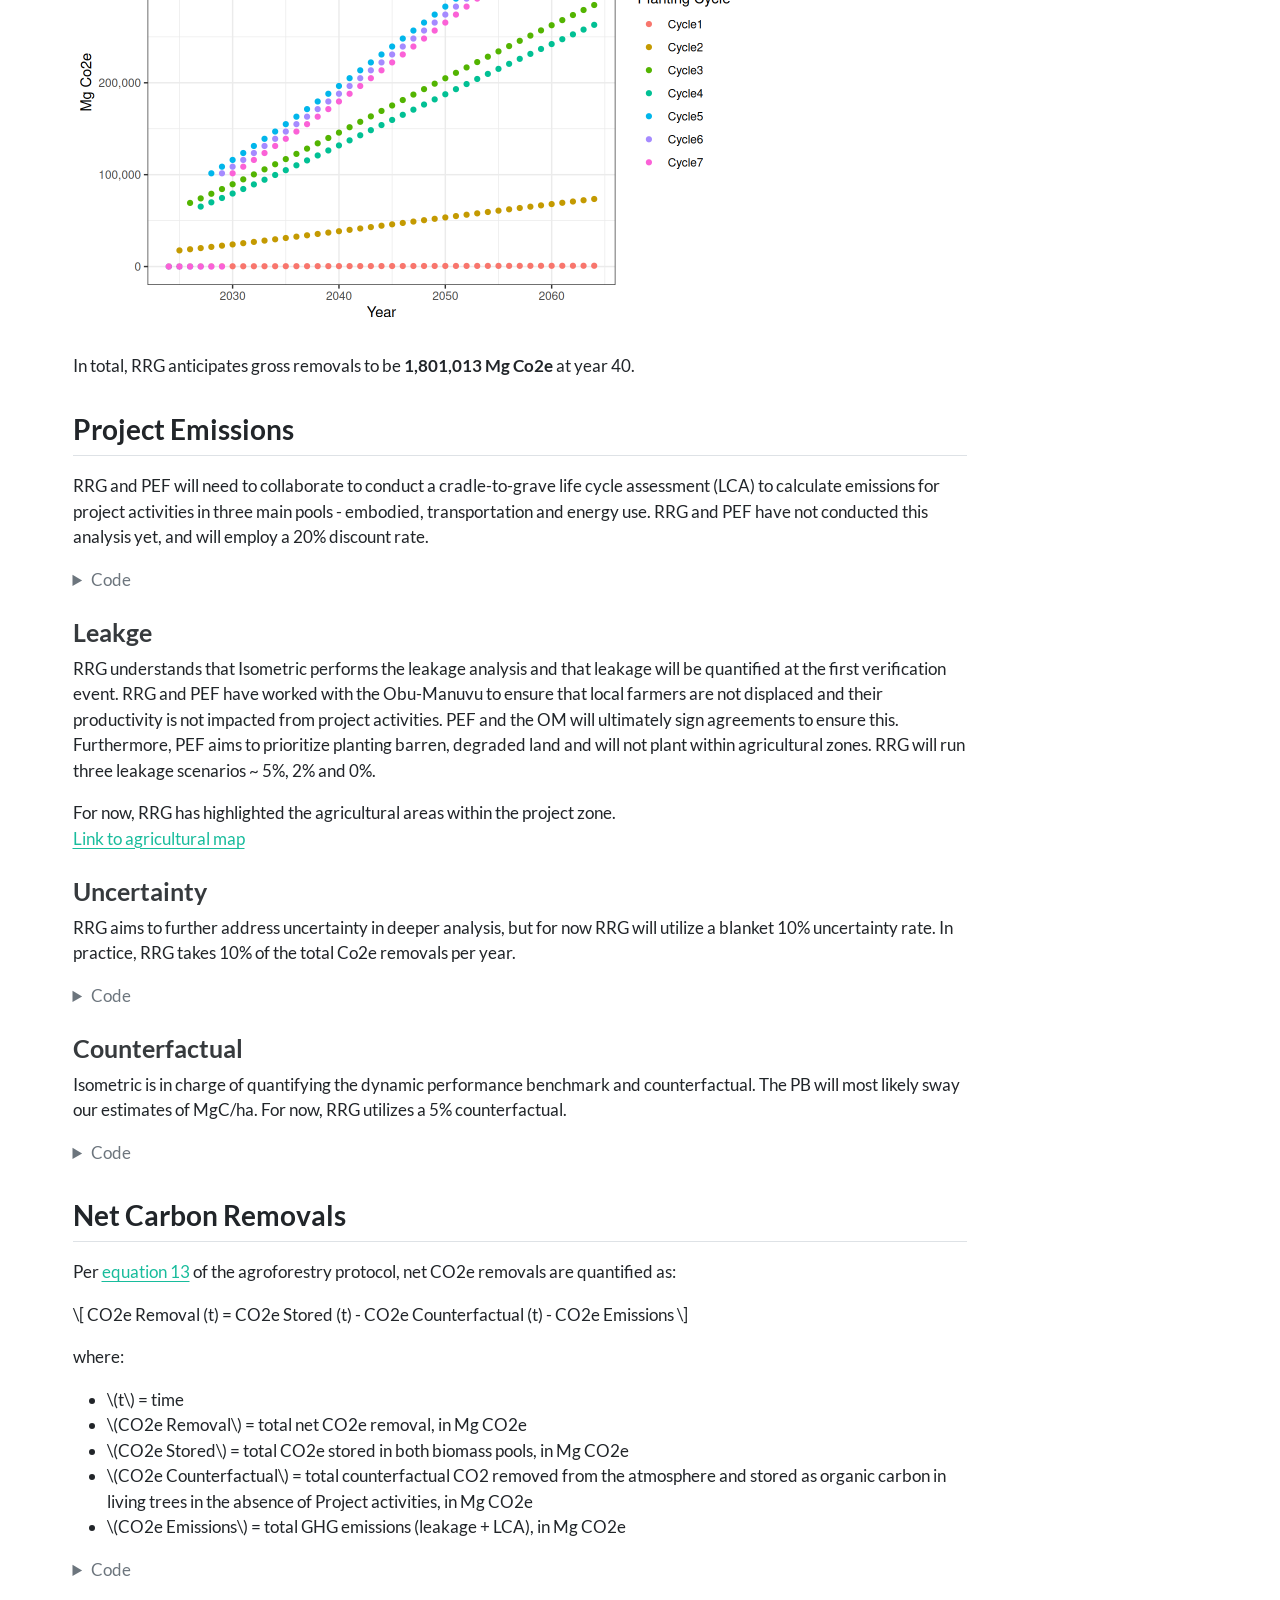
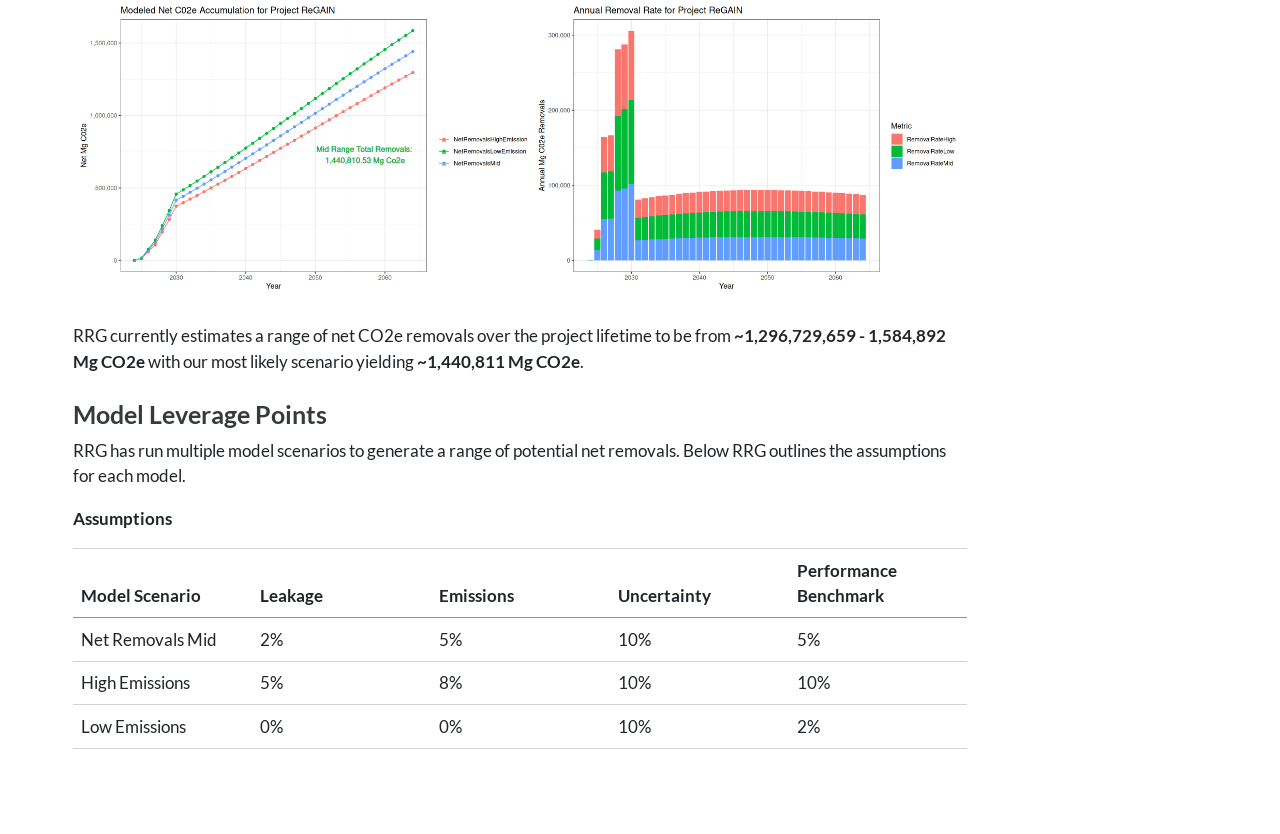
